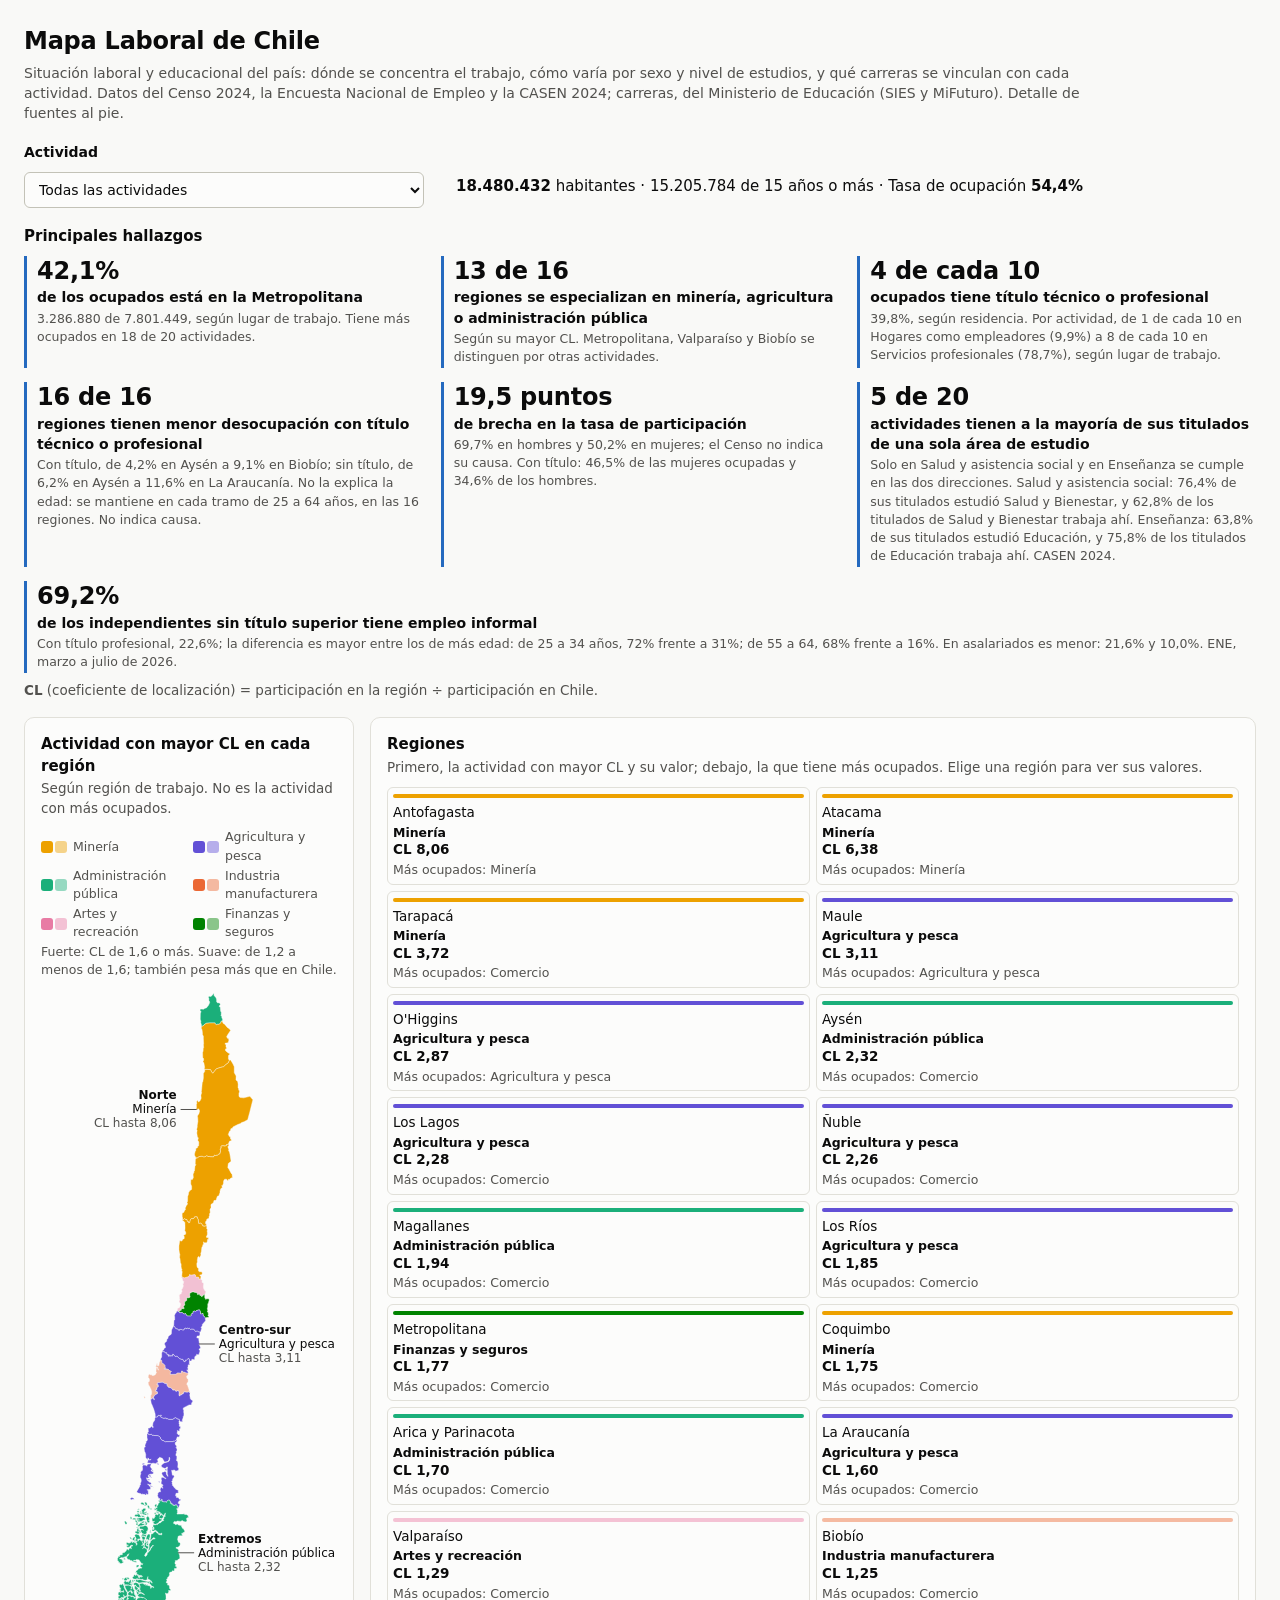
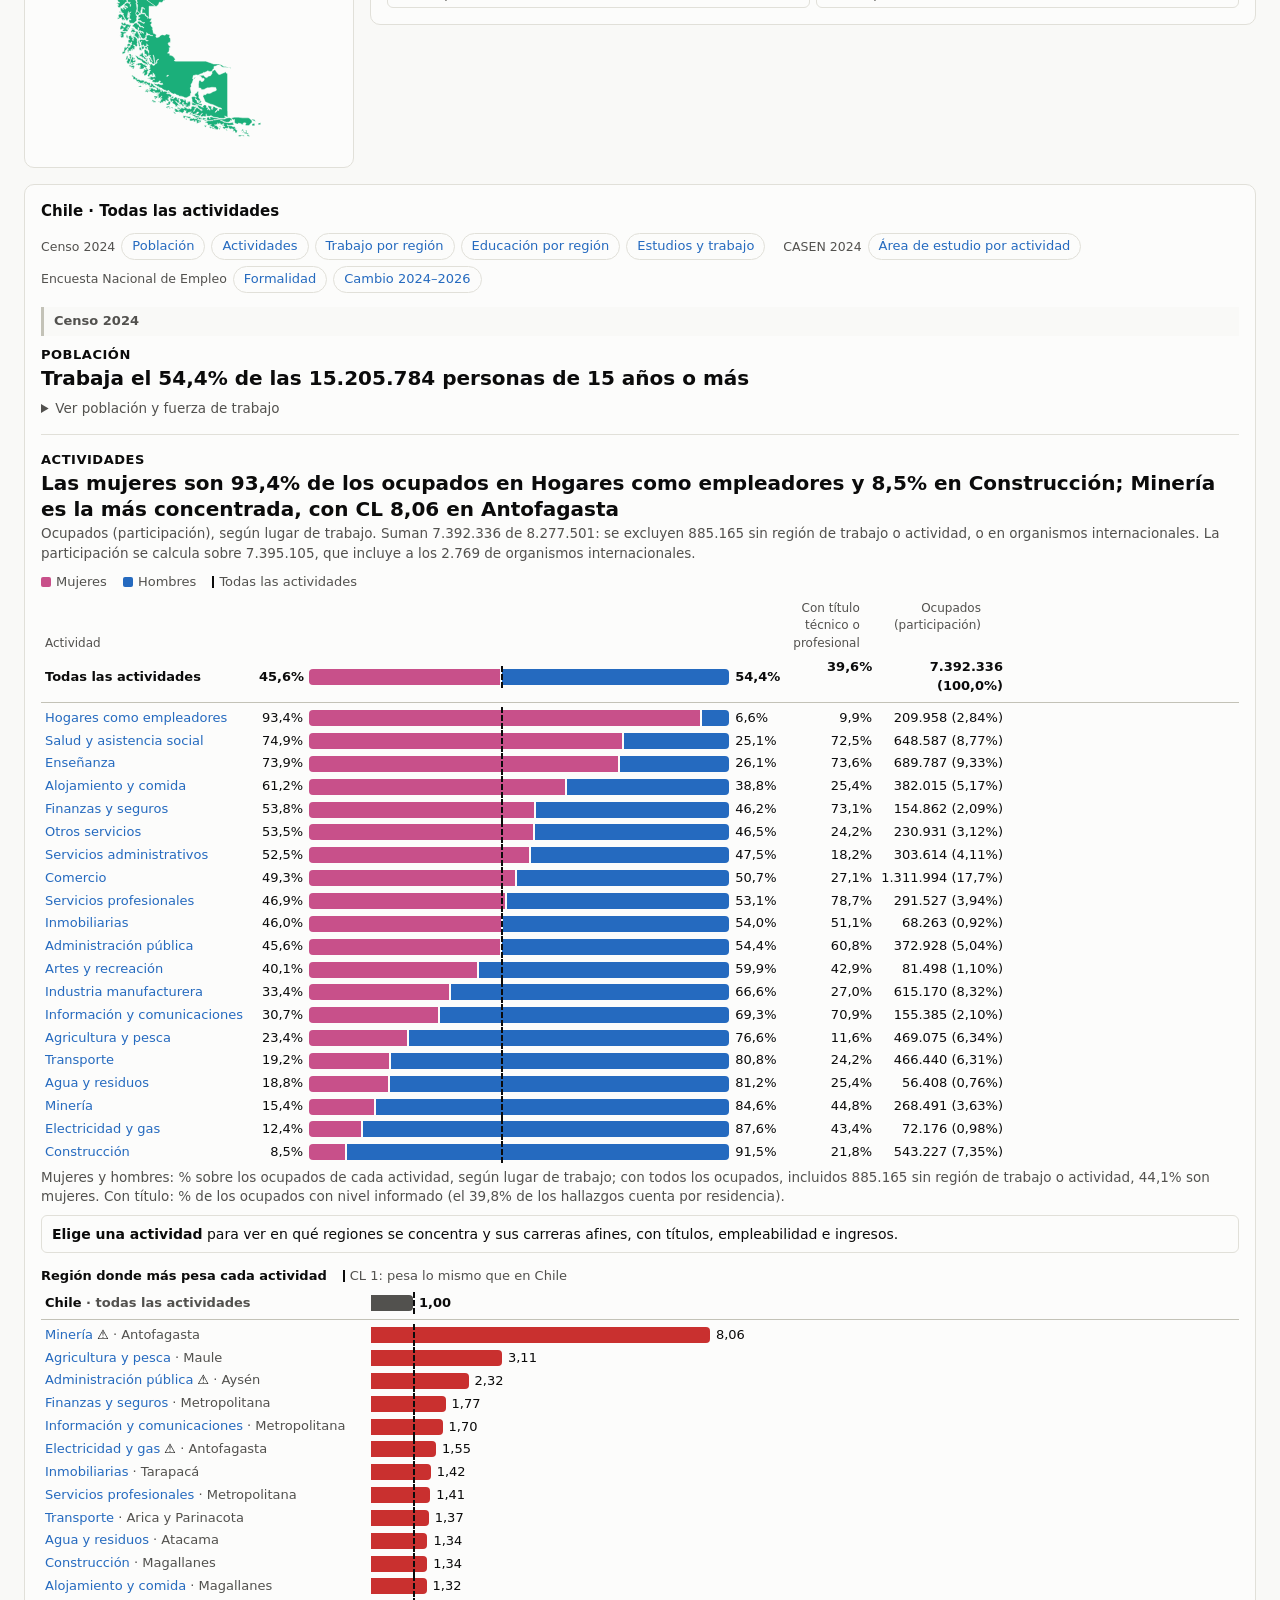
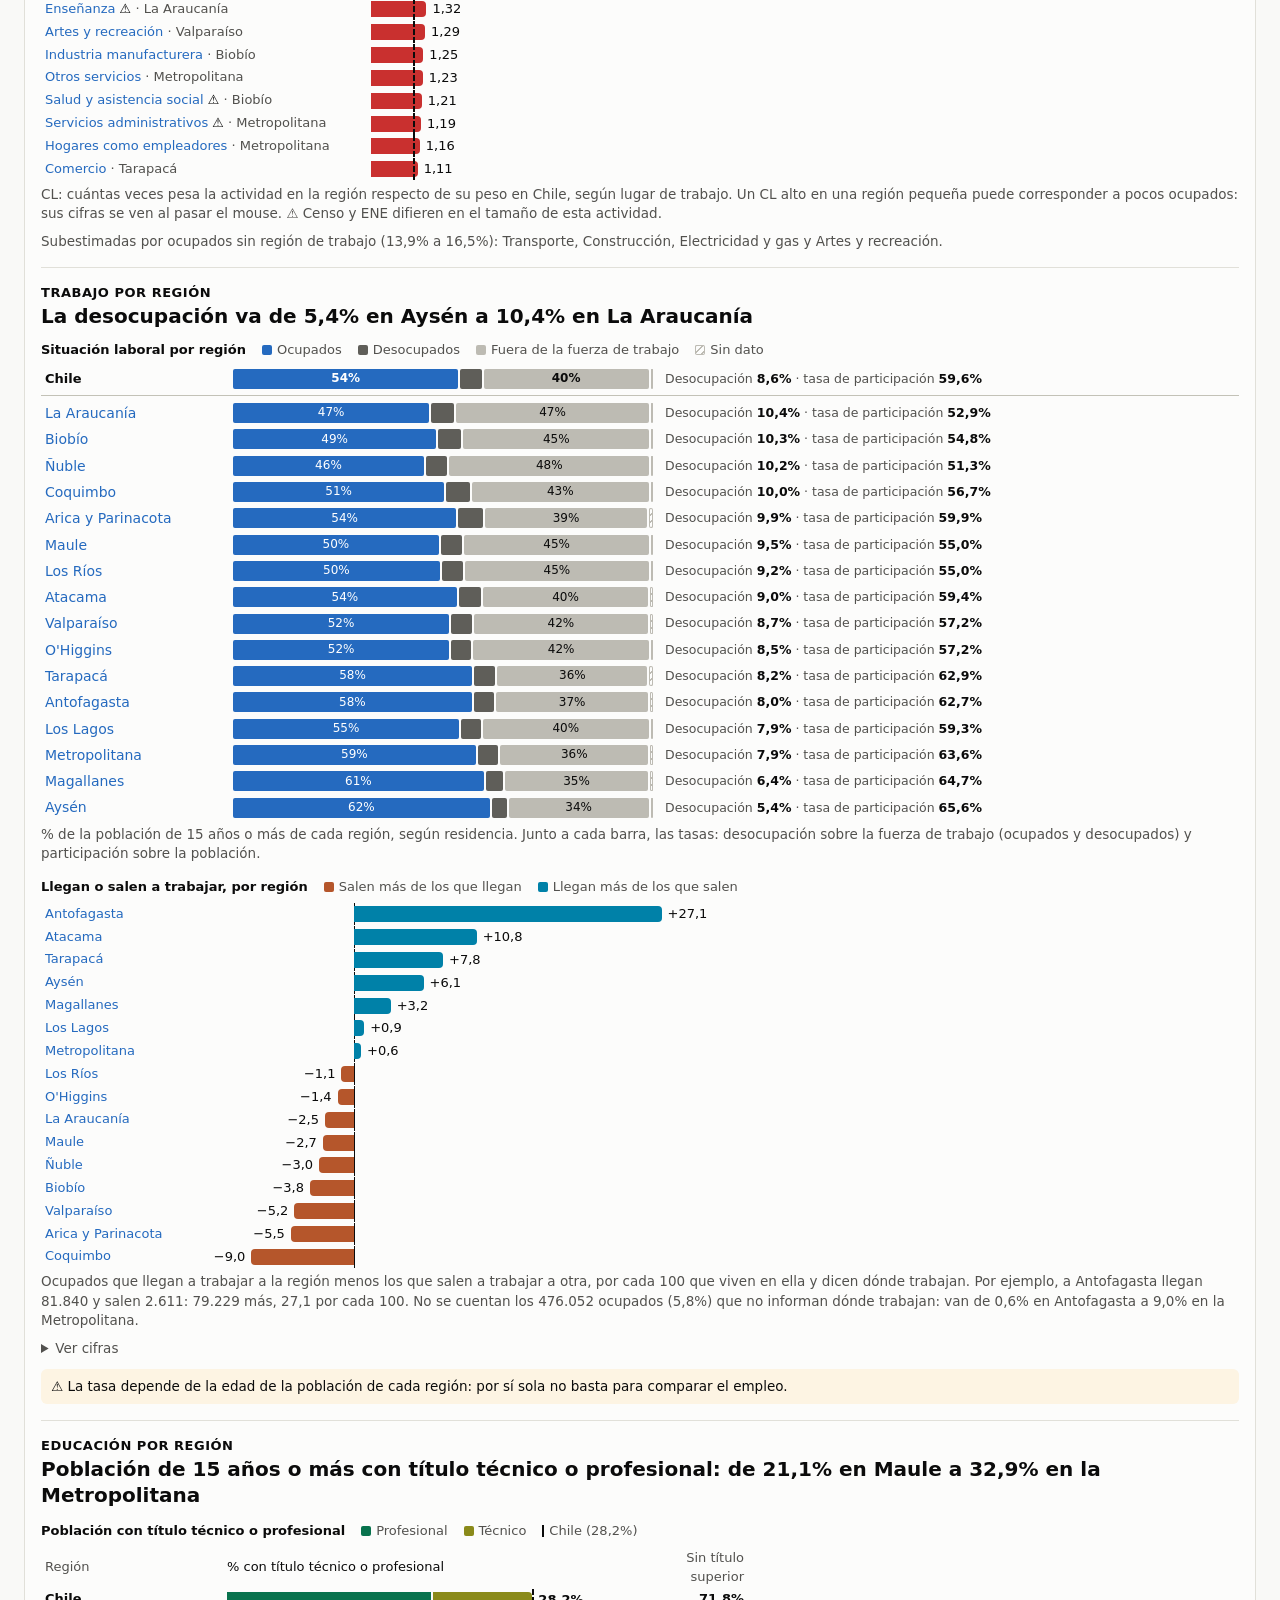
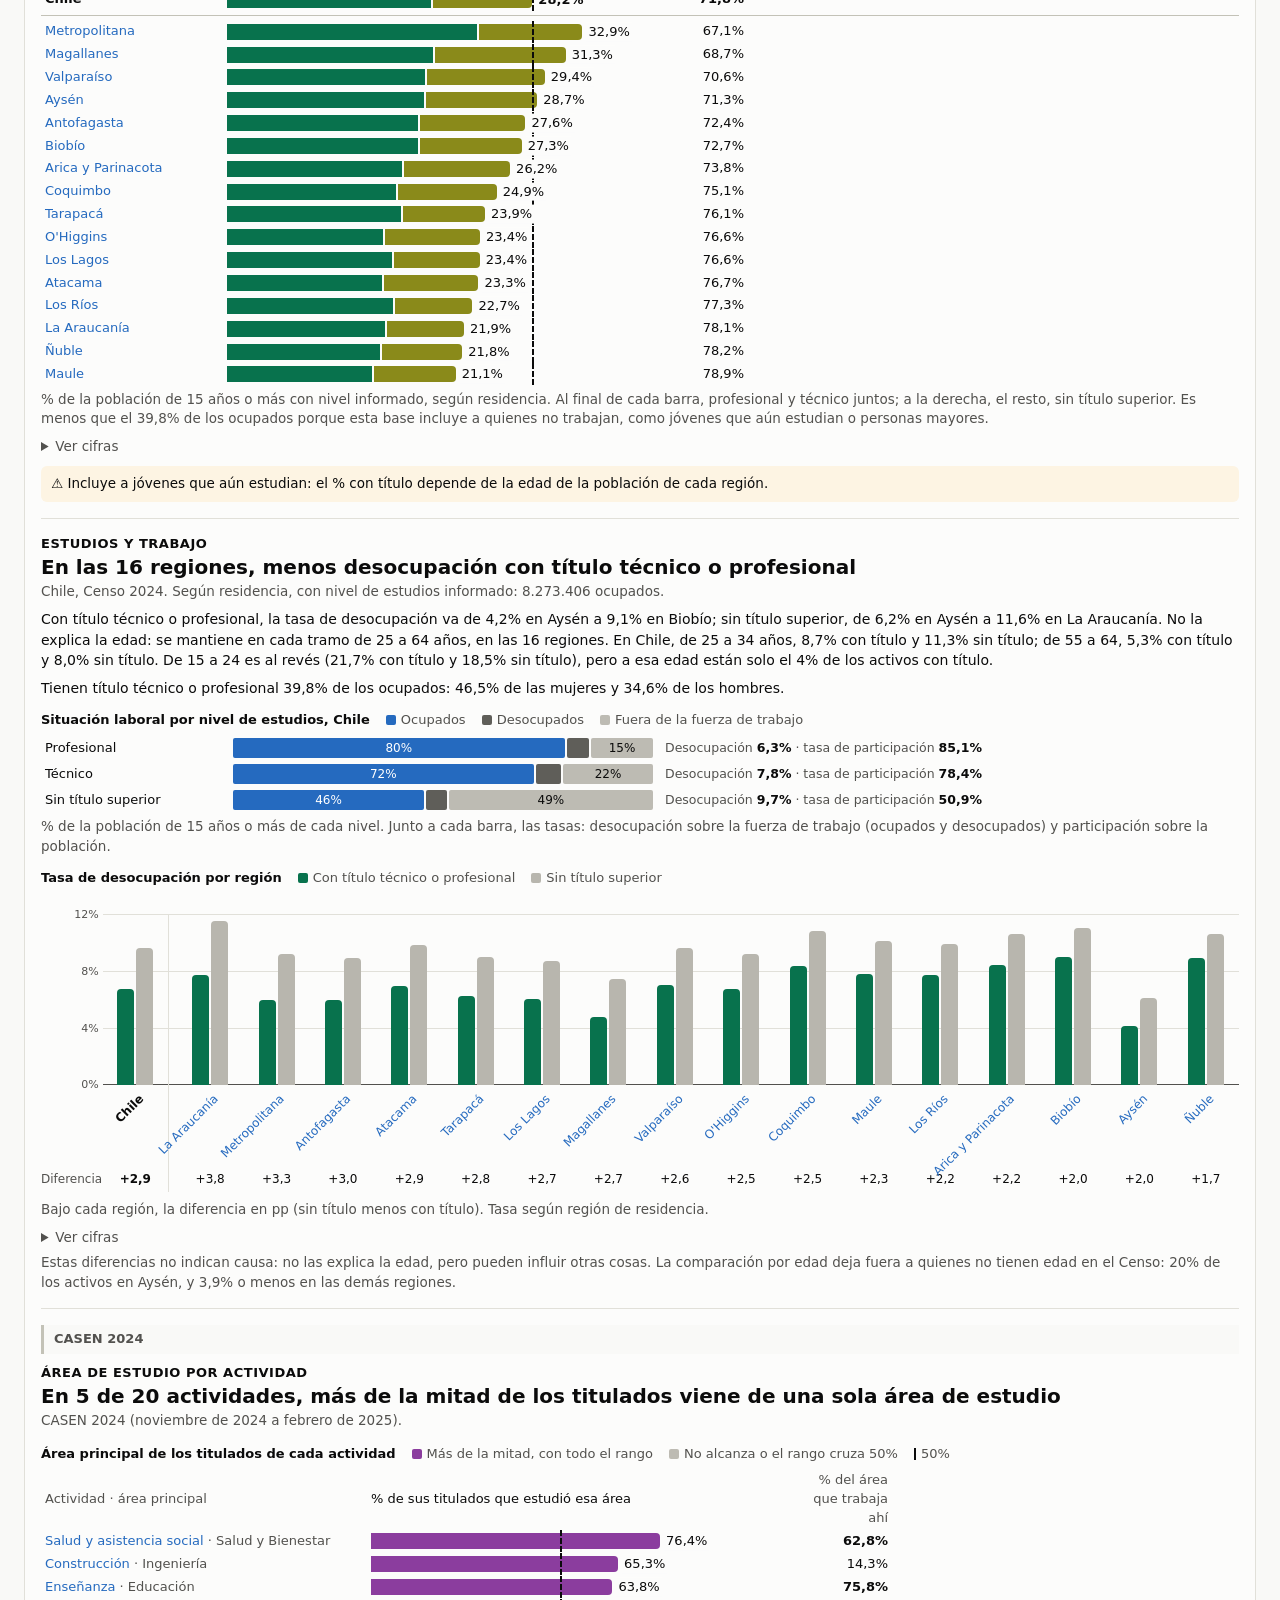
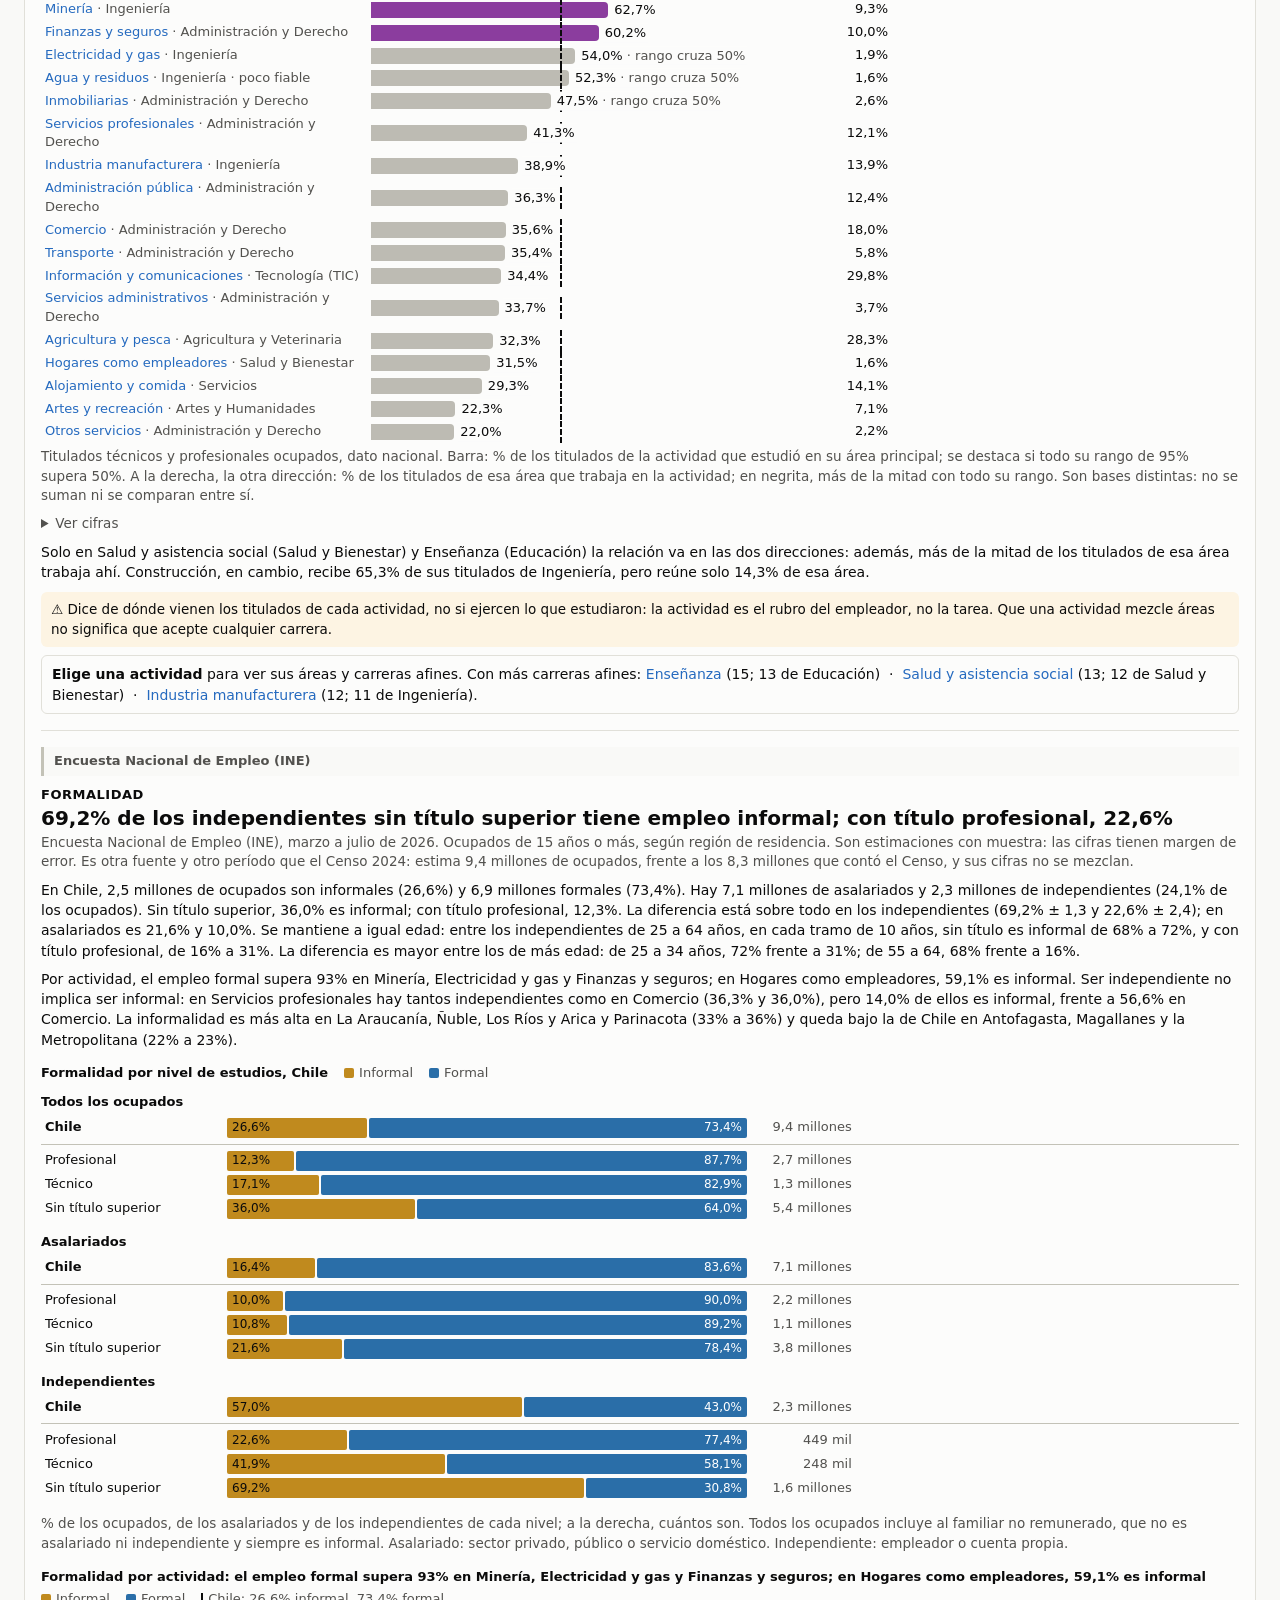
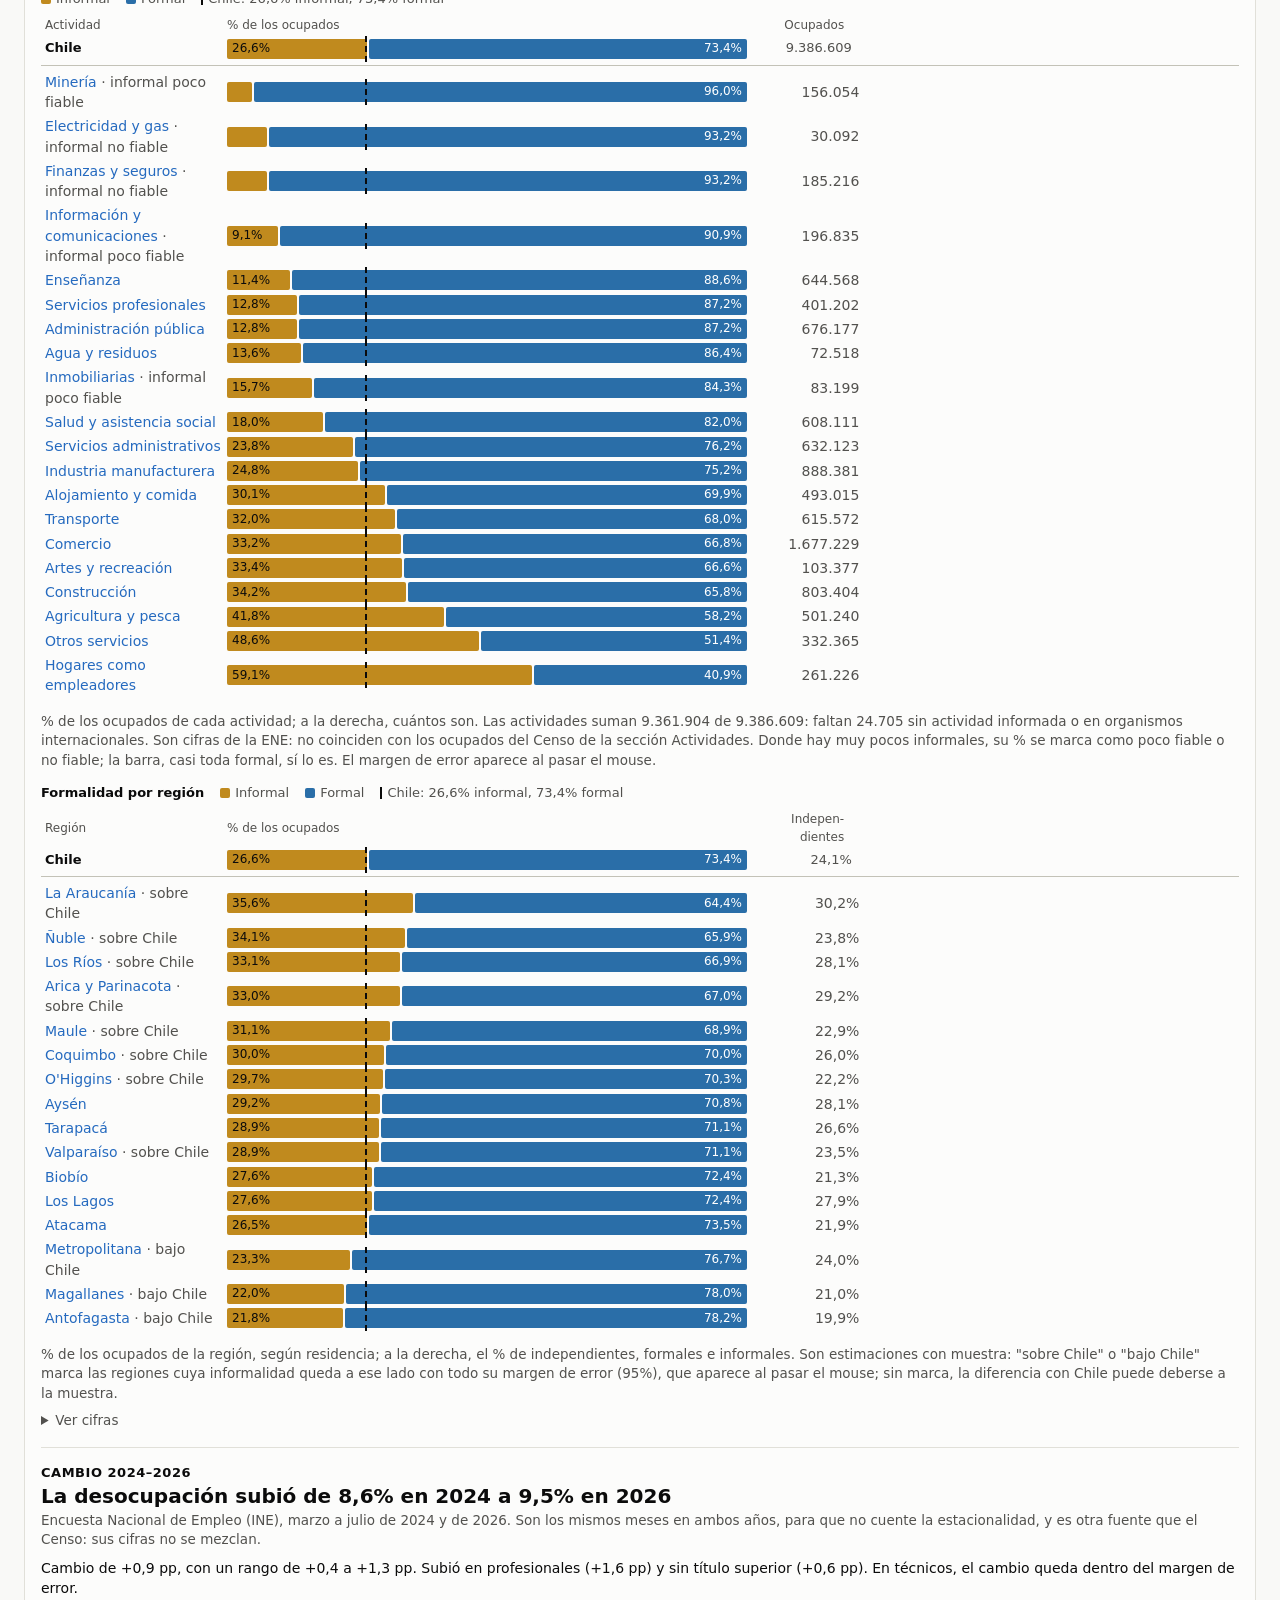
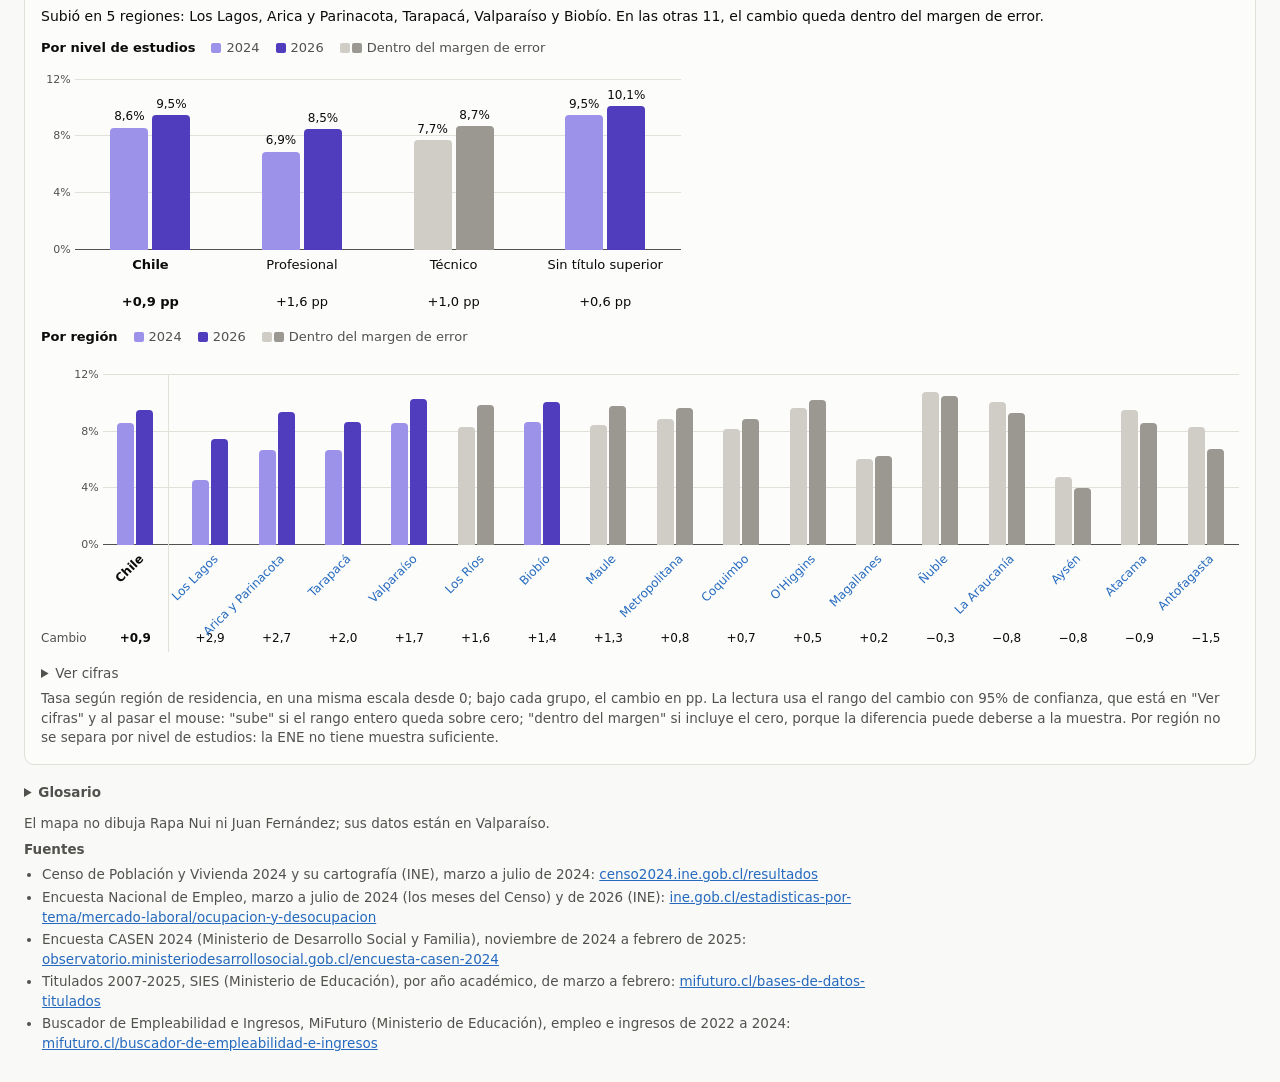
==== docs/index.html @ d52d82ef "Alinea el contenido del detalle de región con el glosario - Carrera afín: el glosario y el README in" ====
<!DOCTYPE html>
<!--
<src/Visualizacion/web/index.html>
Estructura de la página. generar_mapa.py le agrega los estilos de css/, el código de js/ y los datos, y escribe docs/index.html.
-->
<html lang="es">
<head>
<meta charset="utf-8">
<meta name="viewport" content="width=device-width, initial-scale=1">
<title>Mapa Laboral de Chile</title>
<style>
/* Años del cambio (--a24, --a26): dos tonos de violeta, claro y oscuro como el par gris de "dentro del margen". Ocre y azul
   no, porque en Formalidad, la sección anterior, significan informal y formal. Validados con validate_palette.js (--ordinal).
   Área principal (--area) en morado, un tono que no usan las secciones vecinas (verde = título, azul y ocre = formalidad);
   el resto va en gris, como contexto. Validado con validate_palette.js en claro y oscuro.
   Sin título superior (--tit-sin) va en gris: en verde, el color de los títulos en Educación por región, se leía como titulado.
   Su tono se separa del oliva de técnico, con el que comparte el gráfico de desocupación por nivel de cada región (ΔE ≥ 15
   en claro y oscuro); en oscuro va apagado y no claro, porque el gris claro ya es el de desocupados.
   Desocupados (--desoc) en gris oscuro y no en negro: el negro hacía de la categoría más chica (5,1%) la que más pesaba.
   Con ocupados (azul) separa ΔE 16,4 en claro y 19,9 en oscuro (validate_palette.js); los grises fallan croma a propósito,
   son contexto neutro con rótulo y tabla. "Sin dato" va con textura: con el mismo gris que "fuera" eran un color para dos.
   Áreas de estudio de una actividad (--ar1 a --ar4): grados del morado de "área" del resumen, para que el morado siga
   significando área de estudio; no hay un color por área porque aparecen 9 distintas. Pares vecinos ΔE ≥ 16,9 (CVD) y
   18,1 (normal) en claro, 14,9 y 15,7 en oscuro, donde el área principal es la más clara. "Otras áreas" usa el gris
   --area-no con rayas: sin ellas se confundía con el morado más claro (ΔE 9 a 11). */
.viz-root{color-scheme:light;--plano:#f9f9f7;--sup:#fcfcfb;--t1:#0b0b0b;--t2:#52514e;--linea:#e1e0d9;--eje:#c3c2b7;--acento:#256abf;--hom:#256abf;--muj:#c8508a;--cl:#c9302f;--a24:#9d92ea;--a26:#4f3dbd;--g24:#cfcdc6;--g26:#9a9890;--tit-con:#08724d;--tit-sin:#b8b6ae;--recibe:#0081a8;--ed-pro:#08724d;--fo-inf:#c08a1e;--fo-for:#2a6ea8;--fo-for-txt:#fff;--ed-tec:#8a8a1a;--entrega:#b5562b;--area:#8b3d9e;--ar1:#4a1a5c;--ar2:#8b3d9e;--ar3:#bb7dcc;--ar4:#e6c6ee;--area-no:#bdbbb3;--aviso-fondo:#fdf4e3;
--sd:#bdbbb3;--desoc:#5f5e59;--desoc-txt:#fff;--c0:#3987e5;--c1:#86b6ef;--c2:#cde2fb;--c3:#e2e0d8;--c4:#f7c6c1;--c5:#ee8a84;--c6:#c9302f;
--k0:#eda100;--k1:#6250d6;--k2:#1baf7a;--k3:#eb6834;--k4:#e87ba4;--k5:#008300;}
@media (prefers-color-scheme:dark){.viz-root{color-scheme:dark;--plano:#0d0d0d;--sup:#1a1a19;--t1:#f0efec;--t2:#c3c2b7;--linea:#2c2c2a;--eje:#383835;--acento:#6da7ec;--hom:#4f8fe0;--muj:#d9619d;--cl:#e0605a;--a24:#7466d8;--a26:#b2a9f2;--g24:#45443f;--g26:#7a7872;--tit-con:#1aab78;--tit-sin:#55544e;--recibe:#1a9cc4;--ed-pro:#1aab78;--fo-inf:#c08400;--fo-for:#5a9ad0;--fo-for-txt:#0b0b0b;--ed-tec:#7a7a10;--entrega:#c9673a;--area:#b47ac7;--ar1:#ecc8f5;--ar2:#c084d2;--ar3:#94509f;--ar4:#5e2a6e;--area-no:#55534e;--aviso-fondo:#2a2416;
--sd:#55534e;--desoc:#d6d4cd;--desoc-txt:#0b0b0b;--c0:#5598e7;--c1:#256abf;--c2:#184f95;--c3:#383835;--c4:#7d2b2a;--c5:#b73a39;--c6:#ee8a84;
--k0:#c98500;--k1:#9085e9;--k2:#199e70;--k3:#d95926;--k4:#d55181;--k5:#008300;}}
*{box-sizing:border-box}
body{margin:0;background:var(--plano)}
.viz-root{font-family:system-ui,-apple-system,"Segoe UI",sans-serif;color:var(--t1);background:var(--plano);padding:24px;min-height:100vh;font-size:14px;line-height:1.45}
h1{font-size:24px;margin:0 0 4px;font-weight:650;letter-spacing:-.01em}
label{font-weight:600}
select{font:inherit;padding:8px 10px;border:1px solid var(--eje);border-radius:6px;background:var(--sup);color:var(--t1);max-width:100%;min-width:min(520px,100%)}
h2{font-size:15px;margin:0 0 2px;font-weight:650}
h3{font-size:14px;margin:18px 0 6px;font-weight:650}
/* Las notas llevan advertencias que evitan malas lecturas: por eso no van en un gris tenue ni en letra mínima. */
.nota{color:var(--t2);font-size:13.5px}
svg{display:block;width:100%;height:auto}
table{width:100%;border-collapse:collapse;font-size:13px}
th{text-align:left;font-weight:600;color:var(--t2);font-size:13px;padding:4px 6px;border-bottom:1px solid var(--eje)}
/* Todo centrado, por preferencia del autor; la primera columna sigue a la izquierda, alineada con los nombres de sus filas. */
thead th,thead th.n,tbody td,tbody td.n{text-align:center}
thead tr:first-child th:first-child,tbody td:first-child{text-align:left}
td{padding:5px 6px;border-bottom:1px solid var(--linea);vertical-align:top}
td.n,th.n{text-align:right;font-variant-numeric:tabular-nums}
/* Solo las cifras no se cortan: los encabezados en lenguaje simple son largos y deben poder pasar a dos líneas. */
td.n{white-space:nowrap}
details{margin-top:8px}summary{cursor:pointer;color:var(--t2);font-size:13.5px}
.bajada{color:var(--t2);margin:0 0 18px;max-width:120ch}
.filtro{display:flex;gap:10px;align-items:center;flex-wrap:wrap;margin-bottom:6px}
.lectura{font-size:16px;margin:12px 0 16px;max-width:88ch}
.lectura strong{font-weight:650}
/* Bajo un subtítulo, la frase es texto normal: a 16 px se leía como título y el subtítulo quedaba debajo en jerarquía. */
.lectura-sec{font-size:14px}
.lista{display:grid;grid-template-columns:repeat(8,minmax(0,1fr));gap:6px}
.tarjeta{background:var(--sup);border:1px solid var(--linea);border-radius:10px;padding:16px}
.region{stroke:var(--sup);stroke-width:.7;cursor:pointer;outline:none;transition:opacity .1s}
.region:hover{stroke:var(--t1);stroke-width:1.2}
.region:focus-visible{stroke:var(--acento);stroke-width:2}
.contorno{fill:none;stroke:var(--t1);stroke-width:1.8;pointer-events:none}
.leyenda{display:grid;grid-template-columns:repeat(7,1fr);gap:2px;margin-top:10px}
.leyenda i{display:block;height:10px;border-radius:2px}
.leyenda span{display:block;font-size:12px;line-height:1.2;color:var(--t2);text-align:center;margin-top:3px;font-variant-numeric:tabular-nums}
.ejes[hidden]{display:none}
.ejes{display:flex;justify-content:space-between;font-size:12.5px;color:var(--t2);margin-top:4px}
.lista button{all:unset;display:flex;flex-direction:column;gap:3px;min-width:0;padding:6px 5px;border:1px solid var(--linea);border-radius:6px;cursor:pointer;box-sizing:border-box;font-size:13.5px;overflow-wrap:break-word}
/* El color va en una franja y no junto al texto, porque en 8 columnas cada letra de ancho cuenta. */
.franja{display:block;height:4px;border-radius:2px;margin-bottom:2px}
.franja.suave{opacity:.45}
.lista button:hover{background:var(--linea)}
.lista button:focus-visible{outline:2px solid var(--acento)}
.lista button[aria-pressed=true]{background:var(--linea);font-weight:650}
.lista button.chile{grid-column:1/-1}
.barra{display:block;height:8px;position:relative;background:transparent;border-left:1px solid var(--eje)}
.barra i{display:block;height:100%;border-radius:0 3px 3px 0;min-width:2px}
.lista .v{font-variant-numeric:tabular-nums;font-weight:600}
/* En el resumen, el nombre de la actividad no cabe junto a la región: va debajo, con su color al lado. */
.lista small{display:flex;align-items:flex-start;gap:4px;font-size:12.5px;line-height:1.25;margin-top:2px;color:var(--t2);font-weight:400}
.muestra{display:inline-block;flex:none;width:12px;height:12px;margin-top:1px;border-radius:3px}.muestra+.muestra{margin-left:-4px}.nw{white-space:nowrap}
.muestra.suave{opacity:.45}
.leyenda-cat{display:grid;gap:4px;margin-top:10px;font-size:13px;color:var(--t2)}
.leyenda-cat div{display:flex;align-items:center;gap:6px}
.volver{display:inline-block;margin-bottom:10px;font-size:13.5px}
/* En pantallas angostas, la tabla de 6 columnas se desplaza por dentro para no ensanchar toda la página. */
.tabla-ancha{overflow-x:auto}
/* Actividades tiene 9 columnas: con menos relleno cabe en el panel junto al mapa, sin desplazarse. */
.tabla-compacta th,.tabla-compacta td{padding-left:3px;padding-right:3px;font-size:12.5px}
/* La línea separa bloques con su propio título; gris y no roja, porque el rojo se leería como alerta y la tabla ya usa ⚠. */
.tabla-compacta .bloque{text-align:center}
.tabla-compacta .ini{border-left:2px solid var(--t2);padding-left:6px}
/* Partes de un todo: la barra usa tonos propios para no confundirse con los colores de actividad ni con el rojo y azul del mapa. */
.barra-poblacion{display:flex;gap:2px;height:14px;margin:10px 0 4px}
.barra-poblacion i{display:block;min-width:2px;border-radius:2px}
.s-trabajan{background:var(--acento)}.s-buscan{background:var(--desoc)}.s-no-buscan{background:var(--sd)}.s-sin-dato{background:repeating-linear-gradient(135deg,var(--sd) 0 2px,transparent 2px 5px);box-shadow:inset 0 0 0 1px var(--sd)}
.celda-muestra{display:flex;align-items:center;gap:6px}
.total td{font-weight:650}
/* Lo que un lector debe llevarse en segundos va en cifras grandes; el resto queda en los paneles. */
/* Hallazgos en grilla de 6 pistas: cada tarjeta ocupa 2 (3 por fila) y la última fila se reparte el ancho completo,
   para que con cualquier cantidad de hallazgos no queden huecos. La cifra va arriba: a su izquierda, en tarjetas de
   unos 400 px, chocaba con el texto y dejaba poco ancho a la frase. */
.kpis{display:grid;grid-template-columns:repeat(6,minmax(0,1fr));gap:14px 18px;margin:0 0 8px}
.kpi{grid-column:span 2}
.kpi:last-child:nth-child(3n+2),.kpi:nth-last-child(2):nth-child(3n+1){grid-column:span 3}
.kpi:last-child:nth-child(3n+1){grid-column:1/-1}
.kpis[hidden]{display:none}
.kpis-t{margin:0 0 8px}
/* La cifra no se corta en dos líneas ("4 de cada / 10"): se achica con el ancho de la tarjeta. */
.kpi{border-left:3px solid var(--acento);padding:2px 0 2px 10px}
.kpi b{display:block;font-size:24px;line-height:1.15;font-weight:700;letter-spacing:-.01em;white-space:nowrap}
.kpi span{display:block}
.kpi-t{font-weight:600;margin:2px 0}
.kpi .nota{font-size:12.5px}
.leyenda-cat{display:grid;grid-template-columns:1fr 1fr;gap:2px 8px;font-size:12.5px}
.leyenda-cat>div:last-child{grid-column:1/-1}
.anotacion{pointer-events:none;fill:var(--t1)}
.anotacion .a-t{font-weight:700}
.anotacion .a-d{fill:var(--t2)}
.anotacion line{stroke:var(--t2)}
.def-cl{margin:0 0 16px}
/* Compensa el mapa: la superficie no dice cuántas personas trabajan en cada región. */
/* Sin esta línea, el color se lee como "de esto vive la región": Valparaíso se ve como Artes, aunque Comercio tiene 12 veces sus ocupados. */
#lista .r-cl{font-weight:600;color:var(--t1)}
.datos{display:grid;grid-template-columns:repeat(auto-fit,minmax(130px,1fr));gap:12px;margin-top:10px}
.dato b{display:block;font-size:22px;font-weight:650;letter-spacing:-.01em}
.dato span{color:var(--t2);font-size:13.5px}
.aviso{background:var(--aviso-fondo);border-radius:6px;padding:8px 10px;margin-top:10px;font-size:13.5px;color:var(--t1)}
.aviso::before{content:"⚠ ";color:var(--t1)}
.separador{border:0;border-top:1px solid var(--linea);margin:16px 0}
/* Fila que abre cada nivel en Carreras afines: separa los grupos sin crear otra tabla, para que las columnas sigan alineadas. */
tbody tr.grupo td{padding-top:12px;font-weight:600;border-bottom:1px solid var(--eje)}
tbody tr.grupo td .nota{font-weight:400}
.enlace{all:unset;color:var(--acento);cursor:pointer;text-decoration:underline;text-decoration-color:transparent;text-underline-offset:2px}
.enlace:hover,.enlace:focus-visible{text-decoration-color:currentColor}
.etiqueta{display:inline-block;font-size:12px;color:var(--t2);border:1px solid var(--eje);border-radius:4px;padding:0 4px;margin-left:4px;white-space:nowrap}
.fichero{margin-top:12px;border:1px solid var(--eje);border-radius:8px;padding:12px}
.cerrar{all:unset;float:right;cursor:pointer;color:var(--t2);padding:0 4px}
.cerrar:focus-visible{outline:2px solid var(--acento)}
#tip{position:fixed;pointer-events:none;background:var(--t1);color:var(--sup);padding:6px 9px;border-radius:6px;font-size:12.5px;display:none;z-index:9;max-width:240px}
footer{color:var(--t2);font-size:13.5px;margin-top:18px;max-width:100ch}
footer p{margin:6px 0}
footer ul{margin:4px 0;padding-left:18px}
footer li{margin:3px 0}
/* El glosario es material de consulta: va plegado para no alargar la página. */
.glosario summary{cursor:pointer;margin:6px 0}
footer a{color:var(--acento);overflow-wrap:anywhere}
/* Resumen: índice de secciones agrupado por fuente, tema en pequeño sobre el título con el hallazgo, y bandas que separan
   el Censo de la ENE para que sus cifras no se lean como una sola fuente. */
.indice{display:flex;flex-wrap:wrap;gap:6px 18px;margin:10px 0 4px}
.indice-grupo{display:flex;flex-wrap:wrap;align-items:center;gap:6px}
.indice-fuente{font-size:12.5px;color:var(--t2)}
.indice button{all:unset;cursor:pointer;font-size:13px;color:var(--acento);border:1px solid var(--linea);border-radius:999px;padding:3px 10px}
.indice button:hover{background:var(--linea)}
.indice button:focus-visible{outline:2px solid var(--acento)}
.banda{margin:14px 0 10px;padding:5px 10px;border-left:3px solid var(--eje);background:var(--plano);font-size:13px;font-weight:600;color:var(--t2)}
.sec-cab{scroll-margin-top:12px;outline:none}
.sec-cab h2{font-size:20px;font-weight:800;line-height:1.3}
/* Gráfico de hombres y mujeres por actividad: azul y rosado validados para daltonismo y contraste en ambos modos.
   Cada barra es un botón: abre la actividad, igual que la tabla. */
.graf-sexo{margin:10px 0 4px}
.gs-leyenda{display:flex;flex-wrap:wrap;gap:4px 16px;font-size:13px;color:var(--t2);margin-bottom:6px}
.gs-leyenda i{display:inline-block;width:10px;height:10px;border-radius:2px;margin-right:5px;vertical-align:-1px}
.gs-leyenda .ref{display:inline-block;width:0;height:12px;border-left:2px dashed var(--t1);margin-right:5px;vertical-align:-2px}
/* La barra tiene tope de ancho: más larga cuesta comparar a la vista. */
.gs-fila{all:unset;box-sizing:border-box;display:grid;grid-template-columns:minmax(0,13rem) 3.4em minmax(0,420px) 3.4em auto;justify-content:start;align-items:center;gap:6px;width:100%;padding:2px 4px;border-radius:4px;cursor:pointer;font-size:13px}
/* Las cifras de título y ocupados quedan aparte de la barra, para que no se lean como parte del reparto por sexo. */
.gs-extra{display:grid;grid-template-columns:5.6em 9.6em;gap:6px;margin-left:14px}.gs-num{text-align:right;font-variant-numeric:tabular-nums;color:var(--t1)}.gs-et{display:none}
.gs-cab{cursor:default;align-items:end;font-size:12px;color:var(--t2);padding-bottom:4px}.gs-cab:hover{background:none}.gs-cab .gs-nombre,.gs-cab .gs-num{color:var(--t2)}
.gs-fila:hover,.gs-fila:focus-visible{background:var(--plano)}.gs-fila:focus-visible{outline:2px solid var(--acento)}
.gs-nombre{color:var(--acento);overflow-wrap:anywhere}
.gs-pct{text-align:right;font-variant-numeric:tabular-nums;color:var(--t1)}.gs-pct.h{text-align:left}
.gs-total{font-weight:700;border-bottom:1px solid var(--eje);border-radius:4px 4px 0 0;margin-bottom:4px;padding-bottom:6px;cursor:default}.gs-total .gs-nombre{color:var(--t1)}
.gs-barra{position:relative;display:flex;gap:2px;height:16px}
.gs-barra i{display:block;height:100%}.gs-barra .m{background:var(--muj);border-radius:4px 0 0 4px}.gs-barra .h{background:var(--hom);border-radius:0 4px 4px 0}
/* Mismo rojo que el mapa usa para "concentra": el CL se lee igual en el gráfico y en el mapa. */
.graf-cl{margin:14px 0 4px}
.cl-fila{all:unset;box-sizing:border-box;display:grid;grid-template-columns:minmax(0,20rem) minmax(0,420px);justify-content:start;align-items:center;gap:6px;width:100%;padding:2px 4px;border-radius:4px;cursor:pointer;font-size:13px}
.cl-fila:hover,.cl-fila:focus-visible{background:var(--plano)}.cl-fila:focus-visible{outline:2px solid var(--acento)}
.cl-nombre{color:var(--acento);overflow-wrap:anywhere}.cl-reg{color:var(--t2)}.cl-total{font-weight:700;border-bottom:1px solid var(--eje);border-radius:4px 4px 0 0;margin-bottom:4px;padding-bottom:6px;cursor:default}.cl-total .cl-nombre{color:var(--t1)}.cl-total .cl-barra i{background:var(--t2)}.cl-alerta{color:var(--t1)}.cl-valor{position:absolute;top:50%;transform:translateY(-50%);font-variant-numeric:tabular-nums;color:var(--t1);white-space:nowrap}
.cl-barra{position:relative;height:16px;margin-right:3.2em}.cl-barra i{display:block;height:100%;background:var(--cl);border-radius:0 4px 4px 0}
.cl-barra b{position:absolute;top:-3px;bottom:-3px;border-left:2px dashed var(--t1)}
/* Cambio 2024-2026: ocre y azul, dos colores que se distinguen también con daltonismo; 2024 siempre va primero. */
.graf-ev{margin:12px 0 4px}
/* Gris para lo que queda dentro del margen: dos grises, claro y oscuro, para seguir distinguiendo 2024 de 2026. */
.a24{background:var(--a24)}.a26{background:var(--a26)}.g24{background:var(--g24)}.g26{background:var(--g26)}.gs-leyenda i.a24,.gs-leyenda i.a26,.gs-leyenda i.g24,.gs-leyenda i.g26{border-radius:2px}.gs-leyenda i.g24{margin-right:2px}
tr.sep td{border-top:1px solid var(--eje)}
.evc{position:relative;display:flex;max-width:640px;padding-left:2.4em;margin-top:22px}
.evc-grilla{position:absolute;left:0;right:0;top:0;height:170px}.evc-grilla span{position:absolute;left:2.4em;right:0;border-top:1px solid var(--linea)}
.evc-grilla span:first-child{border-top-color:var(--t2)}.evc-grilla small{position:absolute;right:100%;margin-right:4px;transform:translateY(-50%);font-size:11px;color:var(--t2)}
.evc-grupo{position:relative;flex:1;display:flex;flex-direction:column;align-items:center;text-align:center;font-size:13px;padding:0 2px 4px;border-radius:4px}
.evc-grupo:hover,.evc-grupo:focus-visible{background:var(--plano)}.evc-grupo:focus-visible{outline:2px solid var(--acento)}
.evc-cols{display:flex;align-items:flex-end;gap:4px;height:170px;align-self:stretch;justify-content:center}
.evc-col{position:relative;width:38px;border-radius:4px 4px 0 0}.evc-col em{position:absolute;bottom:100%;left:50%;transform:translateX(-50%);margin-bottom:2px;font-style:normal;font-size:12px;color:var(--t1);white-space:nowrap;font-variant-numeric:tabular-nums}
.evc-nombre{margin-top:6px;color:var(--t1);min-height:2.9em}.evc-total .evc-nombre,.evc-total .evc-dif{font-weight:700}
.evc-dif{font-variant-numeric:tabular-nums;color:var(--t1)}.evc-rango{color:var(--t2);font-size:12px;font-variant-numeric:tabular-nums}.evc-lect{color:var(--t2);font-size:12.5px}
button.evc-grupo{all:unset;box-sizing:border-box;cursor:pointer}button.evc-grupo .evc-nombre{color:var(--acento)}
.evc-desliza{overflow-x:auto;padding-bottom:4px}.evc.compacto{max-width:none;min-width:820px}
.compacto .evc-grupo{min-width:44px;flex:1 1 44px;display:flex;flex-direction:column;align-items:center;text-align:center;padding:0 1px 4px;border-radius:4px;font-size:12px}
.compacto .evc-col{width:17px}.compacto .evc-cols{gap:2px}
/* Filas de cifras bajo el gráfico: misma altura de línea en los grupos y en los rótulos de la izquierda, para que queden alineadas. */
.evc.compacto{padding-left:4.4em}.compacto .evc-grilla span{left:4.4em}
.compacto .evc-v,.compacto .evc-dif,.compacto .evc-lect,.evc-rotulos span{display:block;font-size:12px;line-height:1.45;height:1.45em;font-variant-numeric:tabular-nums}
.compacto .evc-v{color:var(--t1)}.compacto .evc-total .evc-v{font-weight:700}
.evc-rotulos{position:absolute;left:0;bottom:4px;color:var(--t2);white-space:nowrap}.evc-rotulos i{display:inline-block;width:8px;height:8px;border-radius:2px;margin-right:4px}
/* Nombres a 45°: el texto termina bajo el centro de su grupo y baja hacia la izquierda, para que cada nombre quede junto a sus columnas. */
.compacto .evc-nombre{position:relative;align-self:stretch;height:6.6em;min-height:0;margin-top:6px}.compacto .evc-nombre span{position:absolute;right:50%;top:0;white-space:nowrap;transform:rotate(-45deg);transform-origin:right top}
.compacto .evc-total{margin-right:8px;border-right:1px solid var(--linea);border-radius:4px 0 0 4px}
/* Estudios y trabajo: barras 100% por nivel con los colores de la barra de Población, y columnas por región en dos
   tonos de un mismo verde (oscuro con título, claro sin título; en modo oscuro se invierte el brillo). */
.graf-sn{margin:12px 0 4px}
.sn-fila{display:grid;grid-template-columns:minmax(0,11rem) minmax(0,420px) auto;justify-content:start;align-items:center;gap:6px 12px;padding:3px 4px;border-radius:4px;font-size:13px}
.sn-fila:hover,.sn-fila:focus-visible{background:var(--plano)}.sn-fila:focus-visible{outline:2px solid var(--acento)}
.sn-barra{display:flex;gap:2px;height:20px}.sn-barra i{display:flex;align-items:center;justify-content:center;min-width:2px;border-radius:2px;font-style:normal;font-size:12px;color:#fff;font-variant-numeric:tabular-nums}
.sn-barra i.s-no-buscan{color:var(--t1)}.sn-barra i.s-buscan{color:var(--desoc-txt)}.sn-tasas{color:var(--t2);font-size:12.5px}.sn-tasas b{color:var(--t1);font-weight:600}
.gs-leyenda i.s-trabajan,.gs-leyenda i.s-buscan,.gs-leyenda i.s-no-buscan{border-radius:2px}
.tcon{background:var(--tit-con)}.tsin,.cl-barra i.tsin{background:var(--tit-sin)}.cl-barra i.ed-pro{background:var(--ed-pro)}.cl-barra i.ed-tec{background:var(--ed-tec)}
/* Desocupación por nivel en la región: barra y, a la derecha, Chile y la diferencia como números. */
.dn-fila{grid-template-columns:minmax(0,11rem) minmax(0,360px) auto}.dn-fila .cl-valor{z-index:1;background:var(--sup);padding:0 2px;margin-left:-2px}.dn-fila:hover .cl-valor,.dn-fila:focus-visible .cl-valor{background:var(--plano)}.dn-fila .gs-extra{grid-template-columns:4.6em 6.4em}
/* Filas sin clic: el nombre va en tinta, no en azul de enlace. */
div.cl-fila:not(.gs-cab) .cl-nombre{color:var(--t1)}div.gs-fila:not(.gs-cab) .gs-nombre{color:var(--t1)}.gs-region .gs-extra{grid-template-columns:11em}.gs-region{cursor:default}.gs-leyenda i.tcon,.gs-leyenda i.tsin{border-radius:2px}
.gs-barra b{position:absolute;top:-3px;bottom:-3px;border-left:2px dashed var(--t1)}
.tema{margin:0;font-size:13px;font-weight:700;letter-spacing:.04em;text-transform:uppercase;color:var(--t1)}
.invita{margin:8px 0 0;padding:8px 10px;border:1px solid var(--linea);border-radius:6px}
/* Trabajo por región. Las filas de región son botones: abren su vista. */
button.sn-fila{font:inherit;color:inherit;background:none;border:0;text-align:left;width:100%;cursor:pointer}.sn-region .sn-nombre{color:var(--acento)}
.graf-sn .sn-tasas{min-width:25em}.sn-total{font-weight:700;border-bottom:1px solid var(--eje);border-radius:4px 4px 0 0;margin-bottom:4px;padding-bottom:6px}.sn-total .sn-tasas{font-weight:400}
.gs-leyenda i.s-sin-dato{border-radius:2px}
.recibe{background:var(--recibe)}.entrega{background:var(--entrega)}.gs-leyenda i.recibe,.gs-leyenda i.entrega{border-radius:2px}
.tr-fila{grid-template-columns:minmax(0,11rem) minmax(0,520px)}.tr-barra{margin:0 4em 0 1em}
.tr-barra{position:relative;height:16px}.tr-barra i{position:absolute;top:0;bottom:0}.tr-barra i.recibe{border-radius:0 4px 4px 0}.tr-barra i.entrega{border-radius:4px 0 0 4px}
.tr-barra b{position:absolute;top:-3px;bottom:-3px;border-left:1px solid var(--t1)}
/* Educación por región: profesional y técnico apilados; el técnico se ubica tras el profesional con 2 px de separación. */
.ed-fila{grid-template-columns:minmax(0,11rem) minmax(0,420px) 7em}.ed-barra i{position:absolute;top:0;bottom:0}.ed-barra i.ed-pro{border-radius:0}.ed-barra i.ed-tec{border-radius:0 4px 4px 0}
.ed-pro{background:var(--ed-pro)}.ed-tec{background:var(--ed-tec)}.gs-leyenda i.ed-pro,.gs-leyenda i.ed-tec{border-radius:2px}
.ed-fila .cl-valor{z-index:1;background:var(--sup);padding:0 2px;margin-left:-2px}.ed-fila:hover .cl-valor,.ed-fila:focus-visible .cl-valor{background:var(--plano)}
.ed-barra i.ed-pro,.cl-total .ed-barra i.ed-pro{background:var(--ed-pro)}.ed-barra i.ed-tec,.cl-total .ed-barra i.ed-tec{background:var(--ed-tec)}
/* Formalidad: dos paneles con la misma escala (barras 100%), informal en color y formal en gris. */
.fo-paneles{display:grid;grid-template-columns:repeat(2,minmax(0,1fr));gap:8px 28px}.fo-titulo{margin:4px 0 4px;font-size:13px;font-weight:700;color:var(--t1)}
.fo-fila{display:grid;grid-template-columns:minmax(0,8.5rem) minmax(0,1fr) 5.6em;align-items:center;gap:6px;padding:2px 4px;border-radius:4px;font-size:13px}
.fo-fila:hover,.fo-fila:focus-visible{background:var(--plano)}.fo-fila:focus-visible{outline:2px solid var(--acento)}.fo-fila.cl-total{font-weight:700;border-bottom:1px solid var(--eje);border-radius:4px 4px 0 0;margin-bottom:4px;padding-bottom:6px}
.fo-nombre{color:var(--t1);overflow-wrap:anywhere}.fo-miles{text-align:right;font-variant-numeric:tabular-nums;color:var(--t2);font-weight:400}
.fo-barra{display:flex;gap:2px;height:20px}.fo-barra i{display:flex;align-items:center;padding-left:5px;font-style:normal;font-size:12px;font-weight:400;font-variant-numeric:tabular-nums;color:#0b0b0b;white-space:nowrap;border-radius:2px}
.fo-inf{background:var(--fo-inf)}.fo-for{background:var(--fo-for)}.fo-barra i.fo-for{color:var(--fo-for-txt)}.gs-leyenda i.fo-inf,.gs-leyenda i.fo-for{border-radius:2px}

.gs-cab .cl-nombre{color:var(--t2)}
.fo-miles{white-space:nowrap}.fo-fila{grid-template-columns:minmax(0,8.5rem) minmax(0,1fr) 6.6em}
/* Regiones: la línea de la informalidad de Chile cruza cada barra; las regiones son enlaces. */
.fo-paneles{grid-template-columns:repeat(3,minmax(0,1fr))}.fo-panel .fo-fila{grid-template-columns:minmax(0,7rem) minmax(0,1fr) 6.6em}
.fo-ref{position:relative;display:block}.fo-ref b{position:absolute;top:-3px;bottom:-3px;border-left:2px dashed var(--t1)}
.fo-reg{grid-template-columns:minmax(0,11rem) minmax(0,520px) 7.6em}button.fo-fila{font:inherit;color:inherit;background:none;border:0;text-align:left;width:100%;cursor:pointer}button.fo-fila .fo-nombre{color:var(--acento)}
.fo-reg.gs-cab{font-size:12px;color:var(--t2)}.fo-reg.gs-cab .fo-nombre,.fo-reg.gs-cab .fo-miles{color:var(--t2)}
/* Los tres grupos van uno bajo otro: en tres columnas, cada barra quedaba de unos 80 px. La cifra formal va al final de
   su tramo, lejos de la línea de Chile, que cruza cerca del límite entre informal y formal. */
.fo-paneles{grid-template-columns:minmax(0,1fr)}.fo-panel .fo-fila{grid-template-columns:minmax(0,11rem) minmax(0,520px) 7.6em}
.fo-barra i.fo-for{justify-content:flex-end;padding:0 5px 0 0}
.gs-cab .fo-miles{white-space:normal}
/* Área de estudio por actividad. */
.ar-fila{grid-template-columns:minmax(0,20rem) minmax(0,420px) 7em}.ar-si{background:var(--area)}.ar-no{background:var(--area-no)}
.gs-leyenda i.ar-si,.gs-leyenda i.ar-no{border-radius:2px}
.ar-barra i.ar-si{background:var(--area)}.ar-barra i.ar-no{background:var(--area-no)}
/* Fondo bajo la cifra: sin él, la línea del 50% la cruzaba en las barras que terminan cerca (41,3%, 38,9%). */
.ar-fila .cl-valor{z-index:1;background:var(--sup);padding:0 2px;margin-left:-2px}.ar-fila:hover .cl-valor,.ar-fila:focus-visible .cl-valor{background:var(--plano)}
/* Los dos bloques de la tabla de áreas: la línea marca dónde cambia la base de los %. */
.ar-tabla .bloque{text-align:center}.ar-tabla .ini{border-left:2px solid var(--t2);padding-left:6px}
/* CL de las actividades de una región: barras que salen de 1 en escala logarítmica. El margen a ambos lados deja sitio a la
   cifra, que va a la izquierda de las barras bajo 1 y a la derecha de las demás. La elegida se marca con borde y negrita,
   sin otro color: el color ya es el tramo del mapa. */
.clr-fila{grid-template-columns:minmax(0,15rem) minmax(0,440px)}
.clr-barra{margin-left:3.2em}.clr-barra i{position:absolute;top:0;border-radius:0 4px 4px 0}.clr-barra i.izq{border-radius:4px 0 0 4px}
.clr-eje{position:relative;display:block;height:1.3em;margin:0 3.2em}.clr-eje span{position:absolute;bottom:0;transform:translateX(-50%);font-variant-numeric:tabular-nums}
.clr-sel{box-shadow:inset 0 0 0 1px var(--t2)}.clr-sel .cl-nombre{font-weight:700}
/* Circular de áreas de estudio: el circular a la izquierda y los rótulos al lado, que en celular pasan abajo. Las
   tajadas responden al mouse y al teclado con el mismo globo del resto; el foco se marca con borde. */
.ar-circulo{display:flex;flex-wrap:wrap;align-items:center;gap:12px 24px;margin:10px 0 4px}.ar-circulo svg{width:170px;height:170px;flex:none}
.ar-circulo path{cursor:default;outline:none}.ar-circulo path:hover,.ar-circulo path:focus-visible{stroke:var(--t1)}
.ar-rotulos{list-style:none;margin:0;padding:0;display:grid;grid-template-columns:auto auto auto auto;gap:6px 8px;align-items:center;font-size:13px}
.ar-rotulos li{display:contents}.ar-rotulos i{width:12px;height:12px;border-radius:2px;display:inline-block}.ar-rotulos b{text-align:right;font-variant-numeric:tabular-nums}
.ar-rotulos li>span:first-of-type{color:var(--t1)}
.ar-rayas{background:repeating-linear-gradient(45deg,var(--area-no) 0 3px,var(--sup) 3px 6px)!important}
.envoltura{max-width:1240px;margin:0 auto}
/* El mapa ocupa el alto de dos filas: a su derecha van las regiones en 2 filas de 8 y, debajo, el detalle con todo el ancho restante. */
.grilla{display:grid;grid-template-columns:330px minmax(0,1fr);gap:16px;align-items:start}
.tarjeta.mapa{grid-row:span 2}
.mapa svg{max-width:215px;margin:12px auto 0}
/* Las anotaciones usan el espacio vacío a los lados de Chile: por eso el SVG deja salir su contenido. */
/* Chile mide unas 5 veces su ancho. El alto mínimo deja el mapa en unos 150 px de ancho, para que se lea y se pueda pulsar; en
   ventanas bajas no cabe entero, así que el panel se fija recién cuando se ve su parte inferior y no deja el sur fuera de vista. */
.mapa svg{overflow:visible;width:auto;height:max(760px,calc(100vh - 220px));max-height:1050px;max-width:100%}
@media(min-width:1291px){.tarjeta.mapa{position:sticky;top:min(12px,calc(100vh - 1031px))}}
/* Dos columnas para que el mapa suba sin quitar contenido. El selector queda siempre a la izquierda, para que no salte al
   cambiar de vista. */
@media(min-width:1000px){
 .cabecera{display:grid;grid-template-columns:400px minmax(0,1fr);grid-template-rows:auto 1fr;column-gap:32px;align-items:start}
 .cabecera .filtro{grid-column:1;grid-row:1/span 2;margin:0}
 .cabecera select{min-width:0;width:100%}
 .cabecera .lectura{grid-column:2;grid-row:1;margin:0 0 8px}
 .cabecera .cab-texto{grid-column:2;grid-row:2}
 /* En el resumen, los hallazgos van a todo el ancho bajo el selector: en filas, cada hallazgo nuevo es una fila más,
    sin partir las tarjetas en 3 + 2 ni dejar vacío bajo el selector (pasaba entre 1000 y 1299 px). */
 .con-resumen .filtro{grid-row:1}
 .con-resumen .lectura{grid-column:2;grid-row:1;align-self:end;margin:0 0 10px;font-size:15px}
 .con-resumen .cab-texto{grid-column:1/-1;grid-row:2;margin-top:18px}
}
@media(max-width:1290px){.lista{grid-template-columns:repeat(4,minmax(0,1fr))}}
@media(max-width:1290px){.detalle{grid-column:1/-1}.tarjeta.mapa{grid-row:auto}}
/* Entre 901 y 1290 px el detalle baja bajo el mapa (sus tablas necesitan ~860 px) y la lista quedaba a su lado, de
   440 a 580 px de alto frente a 1170 del mapa: 500 a 660 px vacíos. En 2 columnas la lista se alarga hasta casi el mapa. */
@media(min-width:901px) and (max-width:1290px){.lista{grid-template-columns:repeat(2,minmax(0,1fr))}}
@media(max-width:900px){.grilla{grid-template-columns:minmax(0,1fr)}}
@media(max-width:640px){.fo-reg.gs-cab{display:grid}.fo-reg.gs-cab .fo-nombre,.fo-reg.gs-cab span:nth-child(2){display:none}.fo-reg.gs-cab .fo-miles{grid-column:2}.fo-panel .fo-fila,.fo-reg{grid-template-columns:minmax(0,1fr) 6.6em}.fo-paneles{grid-template-columns:minmax(0,1fr)}.fo-fila{grid-template-columns:minmax(0,1fr) 5.6em;row-gap:2px}.fo-nombre{grid-column:1/-1}.ed-fila{grid-template-columns:minmax(0,1fr) 5.4em;row-gap:2px}.ed-fila .cl-nombre{grid-column:1/-1}.ed-fila .gs-num{grid-column:2}.ed-fila.gs-cab{display:grid}.ed-fila.gs-cab .cl-nombre,.ed-fila.gs-cab span:nth-child(2){display:none}.ar-fila{grid-template-columns:minmax(0,1fr) 5.4em;row-gap:2px}.ar-fila .cl-nombre{grid-column:1/-1}.ar-fila .gs-num{grid-column:2}.ar-fila.gs-cab{display:grid}.ar-fila.gs-cab .cl-nombre,.ar-fila.gs-cab span:nth-child(2){display:none}.tr-fila{grid-template-columns:minmax(0,1fr)}.gs-fila{grid-template-columns:3.4em minmax(0,1fr) 3.4em;row-gap:2px;padding:4px}.gs-nombre{grid-column:1/-1}.gs-cab{display:none}.sn-fila{grid-template-columns:minmax(0,1fr);row-gap:3px}.evc-col{width:26px}.evc-col em{font-size:11px}.evc-cols{gap:2px}.evc{padding-left:2em}.evc-grilla span{left:2em}.evc.compacto{padding-left:4.4em}.compacto .evc-grilla span{left:4.4em}table{display:block;overflow-x:auto}.viz-root{padding:14px}.grilla{grid-template-columns:minmax(0,1fr)}.mapa svg{max-width:200px}.lista{grid-template-columns:repeat(2,minmax(0,1fr))}}
/* Actividades en celular: el encabezado de columnas se oculta, así que cada cifra lleva su rótulo en su propia línea. */
@media(max-width:640px){.gs-extra{grid-column:1/-1;margin-left:0;grid-template-columns:auto auto;justify-content:start;gap:16px}.gs-extra .gs-num{text-align:left}.gs-et{display:inline;color:var(--t2)}}
/* Hallazgos: 2 por fila en pantallas medianas y 1 en celular. */
@media(max-width:1180px){.kpi,.kpi:nth-last-child(2):nth-child(3n+1),.kpi:last-child:nth-child(3n+2),.kpi:last-child:nth-child(3n+1){grid-column:span 3}.kpi:last-child:nth-child(2n+1){grid-column:1/-1}}
@media(max-width:640px){.kpi,.kpi:last-child:nth-child(n),.kpi:nth-last-child(2):nth-child(n){grid-column:1/-1}}

/* En celular, Chile y la diferencia bajan a una línea propia con su rótulo (regla de .gs-extra). */
@media(max-width:640px){.clr-fila{grid-template-columns:minmax(0,1fr);row-gap:2px}.clr-fila.gs-cab{display:grid}.clr-fila.gs-cab .cl-nombre{display:none}.dn-fila{grid-template-columns:minmax(0,9rem) minmax(0,1fr)}.dn-fila.gs-cab .gs-extra{display:none}.dn-fila .gs-extra{grid-template-columns:auto auto}.gs-region .gs-extra{grid-template-columns:auto}}
</style>
</head>
<body>
<div class="viz-root"><div class="envoltura">
<h1>Mapa Laboral de Chile</h1>
<p class="bajada">Situación laboral y educacional del país: dónde se concentra el trabajo, cómo varía por sexo y nivel de estudios, y qué carreras se vinculan con cada actividad. Datos del Censo 2024, la Encuesta Nacional de Empleo y la CASEN 2024; carreras, del Ministerio de Educación (SIES y MiFuturo). Detalle de fuentes al pie.</p>
<div class="cabecera" id="cabecera">
<div class="filtro"><label for="actividad">Actividad</label><select id="actividad"></select></div>
<p class="lectura" id="lectura" aria-live="polite"></p>
<div class="cab-texto"><h2 class="kpis-t" id="kpis-t">Principales hallazgos</h2><div class="kpis" id="principal"></div>
<p class="nota def-cl"><strong>CL</strong> (coeficiente de localización) = participación en la región ÷ participación en Chile.</p></div>
</div>
<div class="grilla">
<section class="tarjeta mapa"><h2 id="t-mapa"></h2><div class="nota" id="n-mapa"></div>
<div class="leyenda" id="leyenda"></div><div class="ejes" id="ejes"><span>Menor que en Chile</span><span>Mayor que en Chile</span></div><div id="mapa"></div></section>
<section class="tarjeta"><h2>Regiones</h2><div class="nota" id="n-lista"></div><div class="lista" id="lista" style="margin-top:10px"></div></section>
<section class="tarjeta detalle" id="detalle"></section>
</div>
<footer>
<details class="glosario"><summary><strong>Glosario</strong></summary>
<p><strong>Situación laboral</strong></p>
<ul>
<li><strong>Ocupados:</strong> Personas de 15 años o más que en la semana de referencia dedicaron al menos una hora a producir bienes o servicios por un pago o beneficio. Incluye a quienes tenían empleo, pero estaban de vacaciones o con licencia.</li>
<li><strong>Desocupados:</strong> Personas de 15 años o más sin ocupación, y disponibles para trabajar o en busca de trabajo.</li>
<li><strong>Fuera de la fuerza de trabajo:</strong> Ni ocupados ni desocupados; incluye, por ejemplo, a personas jubiladas o dedicadas a los quehaceres del hogar.</li>
<li><strong>Sin dato:</strong> Personas de 15 años o más que no respondieron las preguntas sobre situación laboral.</li>
<li><strong>Tasa de ocupación:</strong> Ocupados ÷ población de 15 años o más, incluidas las personas sin dato.</li>
<li><strong>Tasa de desocupación:</strong> Desocupados ÷ (ocupados + desocupados).</li>
<li><strong>Tasa de participación:</strong> (Ocupados + desocupados) ÷ población de 15 años o más, incluidas las personas sin dato. No confundir con participación.</li>
</ul>
<p><strong>Actividad y región</strong></p>
<ul>
<li><strong>Residencia y lugar de trabajo:</strong> Los ocupados se cuentan donde viven (tasas y situación laboral) o donde trabajan (participación y CL). Por eso los totales de una región difieren.</li>
<li><strong>Participación:</strong> % de los ocupados de la región o de Chile, por lugar de trabajo y con actividad informada, que está en la actividad. Se muestra como ocupados (participación). No confundir con la tasa de participación.</li>
<li><strong>Coeficiente de localización (CL):</strong> Participación en la región ÷ participación en Chile. 1 es igual que Chile; sobre 1, mayor. No indica que haya más ocupados.</li>
<li><strong>Especialización:</strong> Actividad con mayor CL en una región. No es la actividad con más ocupados.</li>
</ul>
<p><strong>Estudios y carreras</strong></p>
<ul>
<li><strong>Profesional:</strong> Título profesional o grado completado, magíster o doctorado.</li>
<li><strong>Técnico:</strong> Título técnico de nivel superior completado.</li>
<li><strong>Sin título superior:</strong> Resto de las personas con nivel informado, incluidas quienes no completaron estudios superiores.</li>
<li><strong>Títulos:</strong> Títulos técnicos de nivel superior y profesionales, sin postítulos ni posgrados: el total 2007-2025 y los de 2025, año académico que va de marzo de 2025 a febrero de 2026. Son titulaciones, no personas ocupadas.</li>
<li><strong>Carrera afín:</strong> Carrera con al menos 10% de sus ocupados en la actividad, al menos el doble de lo normal entre titulados y un dato fiable. Dato nacional, de la encuesta CASEN.</li>
<li><strong>Posible vínculo:</strong> Cumple los dos primeros umbrales de carrera afín, pero con muestra insuficiente y al menos 10 casos. No es un dato firme.</li>
<li><strong>Empleabilidad al 1er año:</strong> % de titulados con ingresos iguales o superiores al sueldo mínimo.</li>
<li><strong>Ingreso medio:</strong> Ingreso bruto mensual medio al 1er y al 5° año, en pesos de septiembre de 2025. Son generaciones distintas, no una evolución.</li>
</ul>
<p><strong>Otros</strong></p>
<ul>
<li><strong>Hombres y mujeres:</strong> Variable sexo del Censo, que solo registra esas dos categorías. En Actividades, el % es sobre los ocupados de cada actividad. La identidad de género se mide aparte y está suprimida para <span id="genero-suprimido"></span> ocupados, por lo que no se abre por actividad.</li>
<li><strong>Poco fiable:</strong> Dato de encuesta con coeficiente de variación entre 15 y 30: se muestra, pero debe leerse con cautela.</li>
</ul>
</details>
<p>El mapa no dibuja Rapa Nui ni Juan Fernández; sus datos están en Valparaíso.</p>
<p><strong>Fuentes</strong></p>
<ul>
<li>Censo de Población y Vivienda 2024 y su cartografía (INE), marzo a julio de 2024: <a href="https://censo2024.ine.gob.cl/resultados/" target="_blank" rel="noopener">censo2024.ine.gob.cl/resultados</a></li>
<li>Encuesta Nacional de Empleo, marzo a julio de 2024 (los meses del Censo) y de 2026 (INE): <a href="https://www.ine.gob.cl/estadisticas-por-tema/mercado-laboral/ocupacion-y-desocupacion" target="_blank" rel="noopener">ine.gob.cl/estadisticas-por-tema/mercado-laboral/ocupacion-y-desocupacion</a></li>
<li>Encuesta CASEN 2024 (Ministerio de Desarrollo Social y Familia), noviembre de 2024 a febrero de 2025: <a href="https://observatorio.ministeriodesarrollosocial.gob.cl/encuesta-casen-2024" target="_blank" rel="noopener">observatorio.ministeriodesarrollosocial.gob.cl/encuesta-casen-2024</a></li>
<li>Titulados 2007-2025, SIES (Ministerio de Educación), por año académico, de marzo a febrero: <a href="https://www.mifuturo.cl/bases-de-datos-titulados/" target="_blank" rel="noopener">mifuturo.cl/bases-de-datos-titulados</a></li>
<li>Buscador de Empleabilidad e Ingresos, MiFuturo (Ministerio de Educación), empleo e ingresos de 2022 a 2024: <a href="https://www.mifuturo.cl/buscador-de-empleabilidad-e-ingresos/" target="_blank" rel="noopener">mifuturo.cl/buscador-de-empleabilidad-e-ingresos</a></li>
</ul>
</footer>
</div>
<div id="tip" role="status"></div>
</div>
<script>
const DATOS={"actividades": [{"ciiu": "A", "glosa": "Agricultura, ganadería, silvicultura y pesca", "corto": "Agricultura y pesca", "pct_nacional": 6.34, "pct_sin_region": 3.2, "alerta_fuente": false, "nacional": {"ocupados": 469075, "censo_total": 484597, "ene_ocupados": 525071, "ene_pct": 5.7, "conc": 9, "mas_personas": {"r": 7, "n": 81445, "pct": 17.4}, "mas_peso": {"r": 7, "txt": "3,11"}}, "sexo": {"h": 359393, "m": 109682, "pct_h": 76.6, "pct_m": 23.4, "part_h": 8.93, "part_m": 3.25}, "regiones": {"1": {"ocupados": 2949, "pct": 1.76, "peso": 0.277446, "clase": 0, "peso_txt": "0,28", "lectura": "bajo_lo_nacional", "ene_peso_txt": "0,35", "ene_lectura": "sin_muestra", "h": 2266, "pct_h": 2.33, "m": 683, "pct_m": 0.97, "niveles": [[156, 5.3, 116, 40, 5.1, 5.9], [112, 3.8, 92, 20, 4.1, 2.9], [2681, 90.9, 2058, 623, 90.8, 91.2]]}, "2": {"ocupados": 2639, "pct": 0.76, "peso": 0.119455, "clase": 0, "peso_txt": "0,12", "lectura": "bajo_lo_nacional", "ene_peso_txt": "0,17", "ene_lectura": "sin_muestra", "h": 2225, "pct_h": 1.0, "m": 414, "pct_m": 0.33, "niveles": [[101, 3.8, 72, 29, 3.2, 7.0], [102, 3.9, 78, 24, 3.5, 5.8], [2435, 92.3, 2074, 361, 93.3, 87.2]]}, "3": {"ocupados": 5529, "pct": 4.09, "peso": 0.644821, "clase": 2, "peso_txt": "0,64", "lectura": "bajo_lo_nacional", "ene_peso_txt": "0,73", "ene_lectura": "bajo_lo_nacional", "h": 4463, "pct_h": 5.4, "m": 1066, "pct_m": 2.03, "niveles": [[235, 4.3, 174, 61, 3.9, 5.7], [214, 3.9, 146, 68, 3.3, 6.4], [5076, 91.9, 4139, 937, 92.8, 87.9]]}, "4": {"ocupados": 25630, "pct": 8.65, "peso": 1.364318, "clase": 4, "peso_txt": "1,36", "lectura": "concentra", "ene_peso_txt": "1,67", "ene_lectura": "concentra", "h": 20023, "pct_h": 12.51, "m": 5607, "pct_m": 4.12, "niveles": [[1080, 4.2, 716, 364, 3.6, 6.5], [885, 3.5, 562, 323, 2.8, 5.8], [23648, 92.3, 18731, 4917, 93.6, 87.7]]}, "5": {"ocupados": 40432, "pct": 5.73, "peso": 0.902797, "clase": 3, "peso_txt": "0,90", "lectura": "similar", "ene_peso_txt": "0,89", "ene_lectura": "similar", "h": 29763, "pct_h": 7.92, "m": 10669, "pct_m": 3.23, "niveles": [[2346, 5.8, 1490, 856, 5.0, 8.0], [2201, 5.4, 1346, 855, 4.5, 8.0], [35856, 88.7, 26908, 8948, 90.5, 83.9]]}, "6": {"ocupados": 70084, "pct": 18.19, "peso": 2.867533, "clase": 6, "peso_txt": "2,87", "lectura": "concentra", "ene_peso_txt": "2,69", "ene_lectura": "concentra", "h": 51247, "pct_h": 22.98, "m": 18837, "pct_m": 11.61, "niveles": [[3984, 5.7, 2600, 1384, 5.1, 7.3], [3539, 5.1, 2150, 1389, 4.2, 7.4], [62540, 89.3, 46477, 16063, 90.7, 85.3]]}, "7": {"ocupados": 81445, "pct": 19.76, "peso": 3.114981, "clase": 6, "peso_txt": "3,11", "lectura": "concentra", "ene_peso_txt": "3,12", "ene_lectura": "concentra", "h": 60863, "pct_h": 25.93, "m": 20582, "pct_m": 11.6, "niveles": [[3864, 4.7, 2659, 1205, 4.4, 5.9], [3309, 4.1, 1996, 1313, 3.3, 6.4], [74245, 91.2, 56186, 18059, 92.3, 87.8]]}, "8": {"ocupados": 39429, "pct": 6.89, "peso": 1.085476, "clase": 3, "peso_txt": "1,09", "lectura": "similar", "ene_peso_txt": "1,07", "ene_lectura": "similar", "h": 32499, "pct_h": 10.57, "m": 6930, "pct_m": 2.61, "niveles": [[3541, 9.0, 2510, 1031, 7.7, 14.9], [2362, 6.0, 1734, 628, 5.3, 9.1], [33513, 85.0, 28246, 5267, 86.9, 76.0]]}, "9": {"ocupados": 35684, "pct": 10.13, "peso": 1.59763, "clase": 5, "peso_txt": "1,60", "lectura": "concentra", "ene_peso_txt": "2,02", "ene_lectura": "concentra", "h": 29147, "pct_h": 15.07, "m": 6537, "pct_m": 4.12, "niveles": [[1716, 4.8, 1228, 488, 4.2, 7.5], [1228, 3.4, 856, 372, 2.9, 5.7], [32720, 91.7, 27046, 5674, 92.8, 86.8]]}, "10": {"ocupados": 53776, "pct": 14.48, "peso": 2.282441, "clase": 5, "peso_txt": "2,28", "lectura": "concentra", "ene_peso_txt": "2,38", "ene_lectura": "concentra", "h": 41818, "pct_h": 19.95, "m": 11958, "pct_m": 7.39, "niveles": [[5530, 10.3, 3841, 1689, 9.2, 14.1], [3199, 6.0, 2255, 944, 5.4, 7.9], [45029, 83.8, 35711, 9318, 85.4, 78.0]]}, "11": {"ocupados": 6757, "pct": 13.39, "peso": 2.110932, "clase": 5, "peso_txt": "2,11", "lectura": "concentra", "ene_peso_txt": "1,79", "ene_lectura": "concentra", "h": 5918, "pct_h": 20.77, "m": 839, "pct_m": 3.82, "niveles": [[693, 10.3, 561, 132, 9.5, 15.8], [500, 7.4, 421, 79, 7.1, 9.4], [5561, 82.3, 4934, 627, 83.4, 74.8]]}, "12": {"ocupados": 5502, "pct": 6.81, "peso": 1.073284, "clase": 3, "peso_txt": "1,07", "lectura": "similar", "ene_peso_txt": "1,12", "ene_lectura": "similar", "h": 4463, "pct_h": 9.76, "m": 1039, "pct_m": 2.96, "niveles": [[617, 11.2, 446, 171, 10.0, 16.5], [453, 8.2, 338, 115, 7.6, 11.1], [4427, 80.5, 3674, 753, 82.4, 72.5]]}, "13": {"ocupados": 48770, "pct": 1.57, "peso": 0.248205, "clase": 0, "peso_txt": "0,25", "lectura": "bajo_lo_nacional", "ene_peso_txt": "0,27", "ene_lectura": "bajo_lo_nacional", "h": 35475, "pct_h": 2.2, "m": 13295, "pct_m": 0.89, "niveles": [[4788, 9.8, 3074, 1714, 8.7, 12.9], [2629, 5.4, 1593, 1036, 4.5, 7.8], [41329, 84.8, 30789, 10540, 86.8, 79.3]]}, "14": {"ocupados": 17746, "pct": 11.74, "peso": 1.850961, "clase": 5, "peso_txt": "1,85", "lectura": "concentra", "ene_peso_txt": "1,98", "ene_lectura": "concentra", "h": 14643, "pct_h": 17.3, "m": 3103, "pct_m": 4.66, "niveles": [[1191, 6.7, 890, 301, 6.1, 9.7], [765, 4.3, 535, 230, 3.7, 7.4], [15780, 89.0, 13210, 2570, 90.3, 82.9]]}, "15": {"ocupados": 7656, "pct": 8.22, "peso": 1.29543, "clase": 4, "peso_txt": "1,30", "lectura": "concentra", "ene_peso_txt": "1,21", "ene_lectura": "similar", "h": 5136, "pct_h": 10.25, "m": 2520, "pct_m": 5.85, "niveles": [[389, 5.1, 251, 138, 4.9, 5.5], [365, 4.8, 243, 122, 4.7, 4.8], [6900, 90.1, 4640, 2260, 90.4, 89.7]]}, "16": {"ocupados": 25047, "pct": 14.33, "peso": 2.259479, "clase": 5, "peso_txt": "2,26", "lectura": "concentra", "ene_peso_txt": "2,48", "ene_lectura": "concentra", "h": 19444, "pct_h": 19.83, "m": 5603, "pct_m": 7.3, "niveles": [[1450, 5.8, 1050, 400, 5.4, 7.1], [993, 4.0, 669, 324, 3.4, 5.8], [22593, 90.2, 17718, 4875, 91.2, 87.1]]}}, "areas": [{"area": "Agricultura, Silvicultura, Pesca y Veterinaria", "corto": "Agricultura y Veterinaria", "pct": 32.3, "min": 28.4, "max": 36.2, "en_area": 28.3, "en_area_min": 24.7, "en_area_max": 31.9, "tit": 26577, "tit_area": 93908, "fiab": "fiable"}, {"area": "Administración de Empresas y Derecho", "corto": "Administración y Derecho", "pct": 22.2, "min": 18.9, "max": 25.4, "en_area": 2.1, "en_area_min": 1.8, "en_area_max": 2.5, "tit": 18241, "tit_area": 864211, "fiab": "fiable"}, {"area": "Ingeniería, Industria y Construcción", "corto": "Ingeniería", "pct": 20.3, "min": 16.9, "max": 23.6, "en_area": 2.4, "en_area_min": 1.9, "en_area_max": 2.8, "tit": 16684, "tit_area": 707984, "fiab": "fiable"}], "tit_casen": 82344, "afines": [{"c": "INGENIERIA AGRICOLA", "pct": 42.8, "min": 27.3, "max": 58.4, "tit": 2857, "fiab": "poco_fiable"}, {"c": "TECNICO AGROPECUARIO", "pct": 39.9, "min": 31.4, "max": 48.4, "tit": 7230, "fiab": "fiable"}, {"c": "AGRONOMIA", "pct": 32.1, "min": 24.7, "max": 39.4, "tit": 8164, "fiab": "fiable"}, {"c": "INGENIERIA FORESTAL", "pct": 26.4, "min": 15.0, "max": 37.8, "tit": 1942, "fiab": "poco_fiable"}], "indicios": [], "niveles": [[31681, 6.8, 21678, 10003, 6.0, 9.1], [22856, 4.9, 15014, 7842, 4.2, 7.2], [414333, 88.4, 322541, 91792, 89.8, 83.7]]}, {"ciiu": "B", "glosa": "Explotación de minas y canteras", "corto": "Minería", "pct_nacional": 3.63, "pct_sin_region": 2.6, "alerta_fuente": true, "nacional": {"ocupados": 268491, "censo_total": 275517, "ene_ocupados": 142089, "ene_pct": 1.5, "conc": 5, "mas_personas": {"r": 2, "n": 101929, "pct": 38.0}, "mas_peso": {"r": 2, "txt": "8,06"}}, "sexo": {"h": 227159, "m": 41332, "pct_h": 84.6, "pct_m": 15.4, "part_h": 5.64, "part_m": 1.23}, "regiones": {"1": {"ocupados": 22650, "pct": 13.52, "peso": 3.722922, "clase": 6, "peso_txt": "3,72", "lectura": "concentra", "ene_peso_txt": "3,42", "ene_lectura": "concentra", "h": 19655, "pct_h": 20.17, "m": 2995, "pct_m": 4.27, "niveles": [[5695, 25.1, 4520, 1175, 23.0, 39.2], [2967, 13.1, 2653, 314, 13.5, 10.5], [13986, 61.8, 12480, 1506, 63.5, 50.3]]}, "2": {"ocupados": 101929, "pct": 29.27, "peso": 8.060767, "clase": 6, "peso_txt": "8,06", "lectura": "concentra", "ene_peso_txt": "8,88", "ene_lectura": "concentra", "h": 86533, "pct_h": 38.94, "m": 15396, "pct_m": 12.22, "niveles": [[28576, 28.0, 21907, 6669, 25.3, 43.3], [15217, 14.9, 12954, 2263, 15.0, 14.7], [58114, 57.0, 51657, 6457, 59.7, 42.0]]}, "3": {"ocupados": 31303, "pct": 23.16, "peso": 6.3781, "clase": 6, "peso_txt": "6,38", "lectura": "concentra", "ene_peso_txt": "7,18", "ene_lectura": "concentra", "h": 27344, "pct_h": 33.07, "m": 3959, "pct_m": 7.54, "niveles": [[7551, 24.1, 5979, 1572, 21.9, 39.7], [4513, 14.4, 3921, 592, 14.3, 15.0], [19225, 61.4, 17431, 1794, 63.8, 45.3]]}, "4": {"ocupados": 18776, "pct": 6.34, "peso": 1.746154, "clase": 5, "peso_txt": "1,75", "lectura": "concentra", "ene_peso_txt": "1,82", "ene_lectura": "concentra", "h": 16098, "pct_h": 10.06, "m": 2678, "pct_m": 1.97, "niveles": [[4364, 23.2, 3235, 1129, 20.1, 42.2], [2590, 13.8, 2106, 484, 13.1, 18.1], [11816, 63.0, 10752, 1064, 66.8, 39.7]]}, "5": {"ocupados": 18199, "pct": 2.58, "peso": 0.709945, "clase": 2, "peso_txt": "0,71", "lectura": "bajo_lo_nacional", "ene_peso_txt": "0,68", "ene_lectura": "bajo_lo_nacional", "h": 16010, "pct_h": 4.26, "m": 2189, "pct_m": 0.66, "niveles": [[4691, 25.8, 3700, 991, 23.1, 45.3], [3062, 16.8, 2670, 392, 16.7, 17.9], [10446, 57.4, 9640, 806, 60.2, 36.8]]}, "6": {"ocupados": 19861, "pct": 5.15, "peso": 1.419722, "clase": 4, "peso_txt": "1,42", "lectura": "concentra", "ene_peso_txt": "1,26", "ene_lectura": "sin_muestra", "h": 17726, "pct_h": 7.95, "m": 2135, "pct_m": 1.32, "niveles": [[5943, 29.9, 4825, 1118, 27.2, 52.4], [3145, 15.8, 2808, 337, 15.8, 15.8], [10767, 54.2, 10087, 680, 56.9, 31.9]]}, "7": {"ocupados": 1846, "pct": 0.45, "peso": 0.123349, "clase": 0, "peso_txt": "0,12", "lectura": "bajo_lo_nacional", "ene_peso_txt": "0,11", "ene_lectura": "sin_muestra", "h": 1678, "pct_h": 0.71, "m": 168, "pct_m": 0.09, "niveles": [[286, 15.5, 231, 55, 13.8, 32.7], [159, 8.6, 134, 25, 8.0, 14.9], [1401, 75.9, 1313, 88, 78.2, 52.4]]}, "8": {"ocupados": 3747, "pct": 0.65, "peso": 0.180219, "clase": 0, "peso_txt": "0,18", "lectura": "bajo_lo_nacional", "ene_peso_txt": "0,11", "ene_lectura": "sin_muestra", "h": 3335, "pct_h": 1.08, "m": 412, "pct_m": 0.16, "niveles": [[1104, 29.5, 874, 230, 26.2, 55.8], [463, 12.4, 413, 50, 12.4, 12.1], [2180, 58.2, 2048, 132, 61.4, 32.0]]}, "9": {"ocupados": 1144, "pct": 0.32, "peso": 0.089483, "clase": 0, "peso_txt": "0,09", "lectura": "bajo_lo_nacional", "ene_peso_txt": "0,08", "ene_lectura": "sin_muestra", "h": 991, "pct_h": 0.51, "m": 153, "pct_m": 0.1, "niveles": [[172, 15.0, 130, 42, 13.1, 27.5], [83, 7.3, 62, 21, 6.3, 13.7], [888, 77.7, 798, 90, 80.6, 58.8]]}, "10": {"ocupados": 972, "pct": 0.26, "peso": 0.072076, "clase": 0, "peso_txt": "0,07", "lectura": "bajo_lo_nacional", "ene_peso_txt": "0,08", "ene_lectura": "sin_muestra", "h": 825, "pct_h": 0.39, "m": 147, "pct_m": 0.09, "niveles": [[175, 18.0, 131, 44, 15.9, 29.9], [74, 7.6, 54, 20, 6.6, 13.6], [722, 74.4, 639, 83, 77.5, 56.5]]}, "11": {"ocupados": 412, "pct": 0.82, "peso": 0.224869, "clase": 0, "peso_txt": "0,22", "lectura": "bajo_lo_nacional", "ene_peso_txt": "0,50", "ene_lectura": "sin_muestra", "h": 384, "pct_h": 1.35, "m": 28, "pct_m": 0.13, "niveles": [[50, 12.1, 44, null, 11.5, null], [39, 9.5, 35, null, 9.1, null], [323, 78.4, 305, 18, 79.4, 64.3]]}, "12": {"ocupados": 1420, "pct": 1.76, "peso": 0.483944, "clase": 1, "peso_txt": "0,48", "lectura": "bajo_lo_nacional", "ene_peso_txt": "0,92", "ene_lectura": "sin_muestra", "h": 1264, "pct_h": 2.76, "m": 156, "pct_m": 0.44, "niveles": [[514, 36.2, 419, 95, 33.1, 61.3], [291, 20.5, 263, 28, 20.8, 18.1], [614, 43.3, 582, 32, 46.0, 20.6]]}, "13": {"ocupados": 42843, "pct": 1.38, "peso": 0.380934, "clase": 0, "peso_txt": "0,38", "lectura": "bajo_lo_nacional", "ene_peso_txt": "0,32", "ene_lectura": "bajo_lo_nacional", "h": 32320, "pct_h": 2.01, "m": 10523, "pct_m": 0.71, "niveles": [[22353, 52.2, 15478, 6875, 47.9, 65.4], [5042, 11.8, 3747, 1295, 11.6, 12.3], [15437, 36.0, 13088, 2349, 40.5, 22.3]]}, "14": {"ocupados": 535, "pct": 0.35, "peso": 0.097491, "clase": 0, "peso_txt": "0,10", "lectura": "bajo_lo_nacional", "ene_peso_txt": "0,13", "ene_lectura": "sin_muestra", "h": 468, "pct_h": 0.55, "m": 67, "pct_m": 0.1, "niveles": [[76, 14.2, 57, 19, 12.2, 28.4], [41, 7.7, 36, null, 7.7, null], [418, 78.1, 375, 43, 80.1, 64.2]]}, "15": {"ocupados": 2079, "pct": 2.23, "peso": 0.614581, "clase": 2, "peso_txt": "0,61", "lectura": "bajo_lo_nacional", "ene_peso_txt": "0,97", "ene_lectura": "sin_muestra", "h": 1827, "pct_h": 3.64, "m": 252, "pct_m": 0.59, "niveles": [[424, 20.4, 344, 80, 18.8, 31.7], [303, 14.6, 257, 46, 14.1, 18.3], [1352, 65.0, 1226, 126, 67.1, 50.0]]}, "16": {"ocupados": 775, "pct": 0.44, "peso": 0.122143, "clase": 0, "peso_txt": "0,12", "lectura": "bajo_lo_nacional", "ene_peso_txt": "0,03", "ene_lectura": "sin_muestra", "h": 701, "pct_h": 0.71, "m": 74, "pct_m": 0.1, "niveles": [[108, 14.0, 80, 28, 11.4, 37.8], [53, 6.9, 47, null, 6.7, null], [612, 79.2, 572, 40, 81.8, 54.1]]}}, "areas": [{"area": "Ingeniería, Industria y Construcción", "corto": "Ingeniería", "pct": 62.7, "min": 58.7, "max": 66.6, "en_area": 9.3, "en_area_min": 8.4, "en_area_max": 10.2, "tit": 65835, "tit_area": 707984, "fiab": "fiable"}, {"area": "Administración de Empresas y Derecho", "corto": "Administración y Derecho", "pct": 13.2, "min": 10.3, "max": 16.1, "en_area": 1.6, "en_area_min": 1.2, "en_area_max": 2.0, "tit": 13877, "tit_area": 864211, "fiab": "fiable"}, {"area": "Servicios", "corto": "Servicios", "pct": 9.4, "min": 7.2, "max": 11.5, "en_area": 4.0, "en_area_min": 3.0, "en_area_max": 4.9, "tit": 9843, "tit_area": 247514, "fiab": "fiable"}], "tit_casen": 105037, "afines": [{"c": "INGENIERIA EN MINAS", "pct": 52.3, "min": 38.4, "max": 66.2, "tit": 4327, "fiab": "fiable"}, {"c": "TECNICO EN MANTENIMIENTO INDUSTRIAL", "pct": 22.0, "min": 13.9, "max": 30.1, "tit": 2449, "fiab": "poco_fiable"}, {"c": "INGENIERIA CIVIL MECANICA", "pct": 19.1, "min": 8.5, "max": 29.7, "tit": 1845, "fiab": "poco_fiable"}, {"c": "INGENIERIA EN PREVENCION DE RIESGOS", "pct": 12.8, "min": 9.3, "max": 16.3, "tit": 7219, "fiab": "fiable"}, {"c": "INGENIERIA MECANICA", "pct": 12.7, "min": 7.8, "max": 17.5, "tit": 3744, "fiab": "poco_fiable"}, {"c": "INGENIERIA CIVIL, PLAN COMUN Y LICENCIATURA EN CIENCIAS DE LA INGENIERIA", "pct": 10.8, "min": 4.7, "max": 16.9, "tit": 4256, "fiab": "poco_fiable"}], "indicios": [{"c": "INGENIERIA CIVIL METALURGICA", "n": 17}, {"c": "INGENIERIA CIVIL EN MINAS", "n": 40}, {"c": "TECNICO EN METALURGIA", "n": 12}, {"c": "TECNICO EN MINERIA", "n": 27}, {"c": "GEOLOGIA", "n": 12}, {"c": "INGENIERIA EN METALURGIA", "n": 14}, {"c": "INGENIERIA EN AUTOMATIZACION, INSTRUMENTACION Y CONTROL", "n": 14}, {"c": "TECNICO EN MECANICA INDUSTRIAL", "n": 38}, {"c": "INGENIERIA EN QUIMICA", "n": 11}, {"c": "TECNICO EN TOPOGRAFIA", "n": 10}, {"c": "TECNICO EN INSTRUMENTACION, AUTOMATIZACION Y CONTROL INDUSTRIAL", "n": 13}], "niveles": [[82082, 30.6, 61954, 20128, 27.3, 48.7], [38042, 14.2, 32160, 5882, 14.2, 14.2], [148301, 55.2, 132993, 15308, 58.6, 37.0]]}, {"ciiu": "C", "glosa": "Industrias manufactureras", "corto": "Industria manufacturera", "pct_nacional": 8.32, "pct_sin_region": 3.5, "alerta_fuente": false, "nacional": {"ocupados": 615170, "censo_total": 637429, "ene_ocupados": 850209, "ene_pct": 9.2, "conc": 2, "mas_personas": {"r": 13, "n": 276233, "pct": 44.9}, "mas_peso": {"r": 8, "txt": "1,25"}}, "sexo": {"h": 409834, "m": 205336, "pct_h": 66.6, "pct_m": 33.4, "part_h": 10.18, "part_m": 6.09}, "regiones": {"1": {"ocupados": 8057, "pct": 4.81, "peso": 0.577994, "clase": 1, "peso_txt": "0,58", "lectura": "bajo_lo_nacional", "ene_peso_txt": "0,68", "ene_lectura": "bajo_lo_nacional", "h": 5470, "pct_h": 5.61, "m": 2587, "pct_m": 3.69, "niveles": [[907, 11.3, 588, 319, 10.8, 12.3], [793, 9.8, 538, 255, 9.8, 9.9], [6356, 78.9, 4343, 2013, 79.4, 77.8]]}, "2": {"ocupados": 18955, "pct": 5.44, "peso": 0.65424, "clase": 2, "peso_txt": "0,65", "lectura": "bajo_lo_nacional", "ene_peso_txt": "1,20", "ene_lectura": "concentra", "h": 14268, "pct_h": 6.42, "m": 4687, "pct_m": 3.72, "niveles": [[2883, 15.2, 2035, 848, 14.3, 18.1], [2486, 13.1, 1866, 620, 13.1, 13.2], [13576, 71.7, 10359, 3217, 72.6, 68.7]]}, "3": {"ocupados": 6977, "pct": 5.16, "peso": 0.620453, "clase": 2, "peso_txt": "0,62", "lectura": "bajo_lo_nacional", "ene_peso_txt": "1,14", "ene_lectura": "similar", "h": 4681, "pct_h": 5.66, "m": 2296, "pct_m": 4.37, "niveles": [[719, 10.3, 474, 245, 10.1, 10.7], [843, 12.1, 551, 292, 11.8, 12.7], [5409, 77.6, 3652, 1757, 78.1, 76.6]]}, "4": {"ocupados": 16537, "pct": 5.58, "peso": 0.671229, "clase": 2, "peso_txt": "0,67", "lectura": "bajo_lo_nacional", "ene_peso_txt": "0,81", "ene_lectura": "bajo_lo_nacional", "h": 9607, "pct_h": 6.0, "m": 6930, "pct_m": 5.09, "niveles": [[1851, 11.2, 974, 877, 10.1, 12.7], [1970, 11.9, 1020, 950, 10.6, 13.7], [12710, 76.9, 7608, 5102, 79.2, 73.6]]}, "5": {"ocupados": 48583, "pct": 6.88, "peso": 0.827173, "clase": 3, "peso_txt": "0,83", "lectura": "similar", "ene_peso_txt": "0,82", "ene_lectura": "bajo_lo_nacional", "h": 29482, "pct_h": 7.84, "m": 19101, "pct_m": 5.79, "niveles": [[6678, 13.8, 3706, 2972, 12.6, 15.6], [6748, 13.9, 3908, 2840, 13.3, 14.9], [35141, 72.4, 21855, 13286, 74.2, 69.6]]}, "6": {"ocupados": 36758, "pct": 9.54, "peso": 1.146802, "clase": 3, "peso_txt": "1,15", "lectura": "similar", "ene_peso_txt": "1,02", "ene_lectura": "similar", "h": 25497, "pct_h": 11.43, "m": 11261, "pct_m": 6.94, "niveles": [[4572, 12.4, 2794, 1778, 11.0, 15.8], [4188, 11.4, 2587, 1601, 10.1, 14.2], [27986, 76.2, 20108, 7878, 78.9, 70.0]]}, "7": {"ocupados": 34935, "pct": 8.48, "peso": 1.018823, "clase": 3, "peso_txt": "1,02", "lectura": "similar", "ene_peso_txt": "0,95", "ene_lectura": "similar", "h": 24558, "pct_h": 10.46, "m": 10377, "pct_m": 5.85, "niveles": [[4020, 11.5, 2590, 1430, 10.5, 13.8], [3213, 9.2, 1912, 1301, 7.8, 12.5], [27696, 79.3, 20053, 7643, 81.7, 73.7]]}, "8": {"ocupados": 59327, "pct": 10.36, "peso": 1.245386, "clase": 4, "peso_txt": "1,25", "lectura": "concentra", "ene_peso_txt": "1,32", "ene_lectura": "concentra", "h": 42980, "pct_h": 13.98, "m": 16347, "pct_m": 6.17, "niveles": [[10163, 17.1, 6999, 3164, 16.3, 19.4], [8330, 14.0, 5897, 2433, 13.7, 14.9], [40819, 68.8, 30073, 10746, 70.0, 65.8]]}, "9": {"ocupados": 27184, "pct": 7.72, "peso": 0.928033, "clase": 3, "peso_txt": "0,93", "lectura": "similar", "ene_peso_txt": "1,00", "ene_lectura": "similar", "h": 18282, "pct_h": 9.46, "m": 8902, "pct_m": 5.61, "niveles": [[2576, 9.5, 1508, 1068, 8.3, 12.0], [2318, 8.5, 1294, 1024, 7.1, 11.5], [22280, 82.0, 15472, 6808, 84.7, 76.5]]}, "10": {"ocupados": 37863, "pct": 10.19, "peso": 1.225387, "clase": 4, "peso_txt": "1,23", "lectura": "concentra", "ene_peso_txt": "1,27", "ene_lectura": "concentra", "h": 23240, "pct_h": 11.09, "m": 14623, "pct_m": 9.03, "niveles": [[4021, 10.6, 2432, 1589, 10.5, 10.9], [3479, 9.2, 2016, 1463, 8.7, 10.0], [30352, 80.2, 18782, 11570, 80.9, 79.1]]}, "11": {"ocupados": 2889, "pct": 5.72, "peso": 0.688201, "clase": 2, "peso_txt": "0,69", "lectura": "bajo_lo_nacional", "ene_peso_txt": "0,89", "ene_lectura": "similar", "h": 1600, "pct_h": 5.61, "m": 1289, "pct_m": 5.87, "niveles": [[284, 9.8, 140, 144, 8.8, 11.2], [273, 9.5, 144, 129, 9.0, 10.0], [2330, 80.7, 1316, 1014, 82.2, 78.8]]}, "12": {"ocupados": 6223, "pct": 7.7, "peso": 0.925637, "clase": 3, "peso_txt": "0,93", "lectura": "similar", "ene_peso_txt": "0,85", "ene_lectura": "similar", "h": 3939, "pct_h": 8.61, "m": 2284, "pct_m": 6.51, "niveles": [[838, 13.5, 523, 315, 13.3, 13.8], [821, 13.2, 516, 305, 13.1, 13.4], [4560, 73.3, 2897, 1663, 73.6, 72.8]]}, "13": {"ocupados": 276233, "pct": 8.92, "peso": 1.071964, "clase": 3, "peso_txt": "1,07", "lectura": "similar", "ene_peso_txt": "0,98", "ene_lectura": "similar", "h": 181858, "pct_h": 11.29, "m": 94375, "pct_m": 6.35, "niveles": [[51455, 18.6, 29907, 21548, 16.5, 22.8], [32188, 11.7, 19588, 12600, 10.8, 13.4], [192493, 69.7, 132297, 60196, 72.8, 63.8]]}, "14": {"ocupados": 14244, "pct": 9.42, "peso": 1.132859, "clase": 3, "peso_txt": "1,13", "lectura": "similar", "ene_peso_txt": "0,97", "ene_lectura": "similar", "h": 9819, "pct_h": 11.6, "m": 4425, "pct_m": 6.65, "niveles": [[1748, 12.3, 1127, 621, 11.5, 14.0], [1246, 8.7, 769, 477, 7.8, 10.8], [11247, 79.0, 7921, 3326, 80.7, 75.2]]}, "15": {"ocupados": 5084, "pct": 5.46, "peso": 0.655941, "clase": 2, "peso_txt": "0,66", "lectura": "bajo_lo_nacional", "ene_peso_txt": "0,66", "ene_lectura": "bajo_lo_nacional", "h": 3365, "pct_h": 6.71, "m": 1719, "pct_m": 3.99, "niveles": [[573, 11.3, 353, 220, 10.5, 12.8], [619, 12.2, 397, 222, 11.8, 12.9], [3892, 76.6, 2615, 1277, 77.7, 74.3]]}, "16": {"ocupados": 15321, "pct": 8.77, "peso": 1.053869, "clase": 3, "peso_txt": "1,05", "lectura": "similar", "ene_peso_txt": "1,06", "ene_lectura": "similar", "h": 11188, "pct_h": 11.41, "m": 4133, "pct_m": 5.39, "niveles": [[1808, 11.8, 1185, 623, 10.6, 15.1], [1553, 10.1, 1007, 546, 9.0, 13.2], [11952, 78.1, 8988, 2964, 80.4, 71.7]]}}, "areas": [{"area": "Ingeniería, Industria y Construcción", "corto": "Ingeniería", "pct": 38.9, "min": 36.0, "max": 41.7, "en_area": 13.9, "en_area_min": 12.6, "en_area_max": 15.2, "tit": 98412, "tit_area": 707984, "fiab": "fiable"}, {"area": "Administración de Empresas y Derecho", "corto": "Administración y Derecho", "pct": 25.1, "min": 22.4, "max": 27.8, "en_area": 7.4, "en_area_min": 6.5, "en_area_max": 8.2, "tit": 63618, "tit_area": 864211, "fiab": "fiable"}, {"area": "Servicios", "corto": "Servicios", "pct": 7.4, "min": 6.0, "max": 8.7, "en_area": 7.5, "en_area_min": 6.2, "en_area_max": 8.9, "tit": 18651, "tit_area": 247514, "fiab": "fiable"}, {"area": "Artes y Humanidades", "corto": "Artes y Humanidades", "pct": 6.8, "min": 5.3, "max": 8.3, "en_area": 10.3, "en_area_min": 8.1, "en_area_max": 12.5, "tit": 17200, "tit_area": 166777, "fiab": "fiable"}], "tit_casen": 253279, "afines": [{"c": "INGENIERIA EN ALIMENTOS", "pct": 40.5, "min": 24.7, "max": 56.4, "tit": 3099, "fiab": "poco_fiable"}, {"c": "INGENIERIA EN QUIMICA", "pct": 38.2, "min": 21.3, "max": 55.2, "tit": 3436, "fiab": "poco_fiable"}, {"c": "TECNICO EN MANTENIMIENTO INDUSTRIAL", "pct": 32.1, "min": 21.0, "max": 43.3, "tit": 3573, "fiab": "poco_fiable"}, {"c": "TECNICO EN MECANICA INDUSTRIAL", "pct": 30.6, "min": 19.9, "max": 41.3, "tit": 6693, "fiab": "poco_fiable"}, {"c": "TECNICO EN INSTRUMENTACION, AUTOMATIZACION Y CONTROL INDUSTRIAL", "pct": 28.3, "min": 15.8, "max": 40.7, "tit": 3002, "fiab": "poco_fiable"}, {"c": "INGENIERIA CIVIL MECANICA", "pct": 24.6, "min": 10.4, "max": 38.7, "tit": 2372, "fiab": "poco_fiable"}, {"c": "TECNICO EN ELECTROMECANICA", "pct": 21.9, "min": 9.8, "max": 33.9, "tit": 1134, "fiab": "poco_fiable"}, {"c": "INGENIERIA INDUSTRIAL", "pct": 21.8, "min": 15.6, "max": 28.1, "tit": 8387, "fiab": "fiable"}, {"c": "INGENIERIA MECANICA", "pct": 20.7, "min": 14.6, "max": 26.9, "tit": 6128, "fiab": "poco_fiable"}, {"c": "TECNICO EN ELECTRONICA Y ELECTRONICA INDUSTRIAL", "pct": 19.6, "min": 9.0, "max": 30.2, "tit": 2059, "fiab": "poco_fiable"}, {"c": "DISENO GRAFICO", "pct": 16.5, "min": 9.8, "max": 23.2, "tit": 5516, "fiab": "poco_fiable"}, {"c": "TECNICO EN ELECTRICIDAD Y ELECTRICIDAD INDUSTRIAL", "pct": 15.1, "min": 8.9, "max": 21.2, "tit": 3772, "fiab": "poco_fiable"}], "indicios": [{"c": "INGENIERIA EN AUTOMATIZACION, INSTRUMENTACION Y CONTROL", "n": 12}, {"c": "TECNICO EN LOGISTICA", "n": 13}, {"c": "DISENO INDUSTRIAL", "n": 11}, {"c": "TECNICO EN ADMINISTRACION DE RECURSOS HUMANOS Y PERSONAL", "n": 10}], "niveles": [[95096, 15.5, 57335, 37761, 14.0, 18.4], [71068, 11.6, 44010, 27058, 10.7, 13.2], [448799, 73.0, 308339, 140460, 75.3, 68.4]]}, {"ciiu": "D", "glosa": "Suministro de electricidad, gas, vapor y aire acondicionado", "corto": "Electricidad y gas", "pct_nacional": 0.98, "pct_sin_region": 15.1, "alerta_fuente": true, "nacional": {"ocupados": 72176, "censo_total": 85063, "ene_ocupados": 44307, "ene_pct": 0.5, "conc": 3, "mas_personas": {"r": 13, "n": 28206, "pct": 39.1}, "mas_peso": {"r": 2, "txt": "1,55"}}, "sexo": {"h": 63240, "m": 8936, "pct_h": 87.6, "pct_m": 12.4, "part_h": 1.57, "part_m": 0.27}, "regiones": {"1": {"ocupados": 1449, "pct": 0.86, "peso": 0.885974, "clase": 3, "peso_txt": "0,89", "lectura": "similar", "ene_peso_txt": "0,32", "ene_lectura": "sin_muestra", "h": 1366, "pct_h": 1.4, "m": 83, "pct_m": 0.12, "niveles": [[225, 15.5, 199, 26, 14.6, 31.3], [244, 16.8, 227, 17, 16.6, 20.5], [980, 67.6, 940, 40, 68.8, 48.2]]}, "2": {"ocupados": 5261, "pct": 1.51, "peso": 1.547689, "clase": 4, "peso_txt": "1,55", "lectura": "concentra", "ene_peso_txt": "2,17", "ene_lectura": "sin_muestra", "h": 4724, "pct_h": 2.13, "m": 537, "pct_m": 0.43, "niveles": [[1345, 25.6, 1128, 217, 23.9, 40.4], [851, 16.2, 788, 63, 16.7, 11.7], [3062, 58.2, 2805, 257, 59.4, 47.9]]}, "3": {"ocupados": 2016, "pct": 1.49, "peso": 1.528033, "clase": 4, "peso_txt": "1,53", "lectura": "concentra", "ene_peso_txt": "1,50", "ene_lectura": "sin_muestra", "h": 1791, "pct_h": 2.17, "m": 225, "pct_m": 0.43, "niveles": [[448, 22.2, 374, 74, 20.9, 32.9], [356, 17.7, 317, 39, 17.7, 17.3], [1211, 60.1, 1099, 112, 61.4, 49.8]]}, "4": {"ocupados": 2553, "pct": 0.86, "peso": 0.883216, "clase": 3, "peso_txt": "0,88", "lectura": "similar", "ene_peso_txt": "0,50", "ene_lectura": "sin_muestra", "h": 2308, "pct_h": 1.44, "m": 245, "pct_m": 0.18, "niveles": [[490, 19.2, 407, 83, 17.6, 33.9], [448, 17.5, 400, 48, 17.3, 19.6], [1615, 63.3, 1501, 114, 65.0, 46.5]]}, "5": {"ocupados": 6929, "pct": 0.98, "peso": 1.005506, "clase": 3, "peso_txt": "1,01", "lectura": "similar", "ene_peso_txt": "0,81", "ene_lectura": "sin_muestra", "h": 6143, "pct_h": 1.63, "m": 786, "pct_m": 0.24, "niveles": [[1655, 23.9, 1315, 340, 21.4, 43.3], [1391, 20.1, 1246, 145, 20.3, 18.4], [3882, 56.0, 3581, 301, 58.3, 38.3]]}, "6": {"ocupados": 3055, "pct": 0.79, "peso": 0.812363, "clase": 3, "peso_txt": "0,81", "lectura": "similar", "ene_peso_txt": "0,37", "ene_lectura": "sin_muestra", "h": 2807, "pct_h": 1.26, "m": 248, "pct_m": 0.15, "niveles": [[613, 20.1, 514, 99, 18.3, 39.9], [587, 19.2, 541, 46, 19.3, 18.5], [1854, 60.7, 1751, 103, 62.4, 41.5]]}, "7": {"ocupados": 4018, "pct": 0.97, "peso": 0.998735, "clase": 3, "peso_txt": "1,00", "lectura": "similar", "ene_peso_txt": "0,37", "ene_lectura": "sin_muestra", "h": 3696, "pct_h": 1.57, "m": 322, "pct_m": 0.18, "niveles": [[664, 16.5, 547, 117, 14.8, 36.3], [638, 15.9, 579, 59, 15.7, 18.3], [2715, 67.6, 2569, 146, 69.5, 45.3]]}, "8": {"ocupados": 5597, "pct": 0.98, "peso": 1.001404, "clase": 3, "peso_txt": "1,00", "lectura": "similar", "ene_peso_txt": "0,68", "ene_lectura": "sin_muestra", "h": 5038, "pct_h": 1.64, "m": 559, "pct_m": 0.21, "niveles": [[1396, 24.9, 1157, 239, 23.0, 42.8], [1019, 18.2, 913, 106, 18.1, 19.0], [3182, 56.9, 2968, 214, 58.9, 38.3]]}, "9": {"ocupados": 3380, "pct": 0.96, "peso": 0.983488, "clase": 3, "peso_txt": "0,98", "lectura": "similar", "ene_peso_txt": "0,32", "ene_lectura": "sin_muestra", "h": 3131, "pct_h": 1.62, "m": 249, "pct_m": 0.16, "niveles": [[517, 15.3, 442, 75, 14.1, 30.1], [466, 13.8, 427, 39, 13.6, 15.7], [2396, 70.9, 2261, 135, 72.2, 54.2]]}, "10": {"ocupados": 4481, "pct": 1.21, "peso": 1.236048, "clase": 4, "peso_txt": "1,24", "lectura": "concentra", "ene_peso_txt": "1,17", "ene_lectura": "sin_muestra", "h": 3889, "pct_h": 1.86, "m": 592, "pct_m": 0.37, "niveles": [[1078, 24.1, 823, 255, 21.2, 43.1], [641, 14.3, 544, 97, 14.0, 16.4], [2762, 61.6, 2522, 240, 64.8, 40.5]]}, "11": {"ocupados": 535, "pct": 1.06, "peso": 1.086235, "clase": 3, "peso_txt": "1,09", "lectura": "similar", "ene_peso_txt": "0,75", "ene_lectura": "sin_muestra", "h": 487, "pct_h": 1.71, "m": 48, "pct_m": 0.22, "niveles": [[80, 15.0, 67, 13, 13.8, 27.1], [75, 14.0, 67, null, 13.8, null], [380, 71.0, 353, 27, 72.5, 56.2]]}, "12": {"ocupados": 837, "pct": 1.04, "peso": 1.061131, "clase": 3, "peso_txt": "1,06", "lectura": "similar", "ene_peso_txt": "0,76", "ene_lectura": "sin_muestra", "h": 758, "pct_h": 1.66, "m": 79, "pct_m": 0.23, "niveles": [[213, 25.4, 169, 44, 22.3, 55.7], [172, 20.5, 163, null, 21.5, null], [452, 54.0, 426, 26, 56.2, 32.9]]}, "13": {"ocupados": 28206, "pct": 0.91, "peso": 0.932928, "clase": 3, "peso_txt": "0,93", "lectura": "similar", "ene_peso_txt": "1,28", "ene_lectura": "similar", "h": 23578, "pct_h": 1.46, "m": 4628, "pct_m": 0.31, "niveles": [[10872, 38.6, 8003, 2869, 34.0, 62.0], [3619, 12.8, 3079, 540, 13.1, 11.7], [13704, 48.6, 12486, 1218, 53.0, 26.3]]}, "14": {"ocupados": 1451, "pct": 0.96, "peso": 0.983589, "clase": 3, "peso_txt": "0,98", "lectura": "similar", "ene_peso_txt": "0,32", "ene_lectura": "sin_muestra", "h": 1350, "pct_h": 1.6, "m": 101, "pct_m": 0.15, "niveles": [[212, 14.6, 175, 37, 13.0, 36.6], [198, 13.6, 183, 15, 13.6, 14.9], [1041, 71.7, 992, 49, 73.5, 48.5]]}, "15": {"ocupados": 627, "pct": 0.67, "peso": 0.689492, "clase": 2, "peso_txt": "0,69", "lectura": "bajo_lo_nacional", "ene_peso_txt": "0,28", "ene_lectura": "sin_muestra", "h": 582, "pct_h": 1.16, "m": 45, "pct_m": 0.1, "niveles": [[102, 16.3, 85, 17, 14.6, 37.8], [116, 18.5, 110, null, 18.9, null], [408, 65.2, 386, 22, 66.4, 48.9]]}, "16": {"ocupados": 1781, "pct": 1.02, "peso": 1.044157, "clase": 3, "peso_txt": "1,04", "lectura": "similar", "ene_peso_txt": "1,02", "ene_lectura": "sin_muestra", "h": 1592, "pct_h": 1.62, "m": 189, "pct_m": 0.25, "niveles": [[296, 16.6, 230, 66, 14.4, 34.9], [282, 15.8, 251, 31, 15.8, 16.4], [1203, 67.5, 1111, 92, 69.8, 48.7]]}}, "areas": [{"area": "Ingeniería, Industria y Construcción", "corto": "Ingeniería", "pct": 54.0, "min": 45.0, "max": 63.0, "en_area": 1.9, "en_area_min": 1.4, "en_area_max": 2.3, "tit": 13329, "tit_area": 707984, "fiab": "fiable"}], "tit_casen": 24687, "afines": [{"c": "INGENIERIA EN ELECTRICIDAD", "pct": 12.3, "min": 6.2, "max": 18.4, "tit": 2130, "fiab": "poco_fiable"}], "indicios": [], "niveles": [[20206, 28.0, 15635, 4571, 24.7, 51.2], [11103, 15.4, 9835, 1268, 15.6, 14.2], [40847, 56.6, 37751, 3096, 59.7, 34.7]]}, {"ciiu": "E", "glosa": "Suministro de agua; evacuación de aguas residuales, gestión de desechos y descontaminación", "corto": "Agua y residuos", "pct_nacional": 0.76, "pct_sin_region": 7.3, "alerta_fuente": false, "nacional": {"ocupados": 56408, "censo_total": 60844, "ene_ocupados": 68209, "ene_pct": 0.7, "conc": 3, "mas_personas": {"r": 13, "n": 20694, "pct": 36.7}, "mas_peso": {"r": 3, "txt": "1,34"}}, "sexo": {"h": 45821, "m": 10587, "pct_h": 81.2, "pct_m": 18.8, "part_h": 1.14, "part_m": 0.31}, "regiones": {"1": {"ocupados": 1451, "pct": 0.87, "peso": 1.1352, "clase": 3, "peso_txt": "1,14", "lectura": "similar", "ene_peso_txt": "1,23", "ene_lectura": "sin_muestra", "h": 1248, "pct_h": 1.28, "m": 203, "pct_m": 0.29, "niveles": [[233, 16.1, 165, 68, 13.2, 33.5], [101, 7.0, 78, 23, 6.3, 11.3], [1116, 77.0, 1004, 112, 80.5, 55.2]]}, "2": {"ocupados": 3019, "pct": 0.87, "peso": 1.136399, "clase": 3, "peso_txt": "1,14", "lectura": "similar", "ene_peso_txt": "1,75", "ene_lectura": "sin_muestra", "h": 2495, "pct_h": 1.12, "m": 524, "pct_m": 0.42, "niveles": [[597, 19.8, 411, 186, 16.5, 35.5], [297, 9.8, 233, 64, 9.3, 12.2], [2125, 70.4, 1851, 274, 74.2, 52.3]]}, "3": {"ocupados": 1384, "pct": 1.02, "peso": 1.342241, "clase": 4, "peso_txt": "1,34", "lectura": "concentra", "ene_peso_txt": "1,02", "ene_lectura": "sin_muestra", "h": 1132, "pct_h": 1.37, "m": 252, "pct_m": 0.48, "niveles": [[230, 16.6, 148, 82, 13.1, 32.7], [140, 10.1, 99, 41, 8.7, 16.3], [1013, 73.2, 885, 128, 78.2, 51.0]]}, "4": {"ocupados": 2803, "pct": 0.95, "peso": 1.240771, "clase": 4, "peso_txt": "1,24", "lectura": "concentra", "ene_peso_txt": "1,71", "ene_lectura": "sin_muestra", "h": 2254, "pct_h": 1.41, "m": 549, "pct_m": 0.4, "niveles": [[329, 11.7, 214, 115, 9.5, 20.9], [245, 8.7, 168, 77, 7.5, 14.0], [2229, 79.5, 1872, 357, 83.1, 65.0]]}, "5": {"ocupados": 6091, "pct": 0.86, "peso": 1.13098, "clase": 3, "peso_txt": "1,13", "lectura": "similar", "ene_peso_txt": "0,86", "ene_lectura": "sin_muestra", "h": 4939, "pct_h": 1.31, "m": 1152, "pct_m": 0.35, "niveles": [[949, 15.6, 616, 333, 12.5, 28.9], [652, 10.7, 447, 205, 9.1, 17.8], [4488, 73.7, 3875, 613, 78.5, 53.3]]}, "6": {"ocupados": 3274, "pct": 0.85, "peso": 1.11396, "clase": 3, "peso_txt": "1,11", "lectura": "similar", "ene_peso_txt": "1,41", "ene_lectura": "sin_muestra", "h": 2657, "pct_h": 1.19, "m": 617, "pct_m": 0.38, "niveles": [[371, 11.3, 246, 125, 9.3, 20.3], [326, 10.0, 192, 134, 7.2, 21.7], [2577, 78.7, 2219, 358, 83.5, 58.0]]}, "7": {"ocupados": 3185, "pct": 0.77, "peso": 1.012982, "clase": 3, "peso_txt": "1,01", "lectura": "similar", "ene_peso_txt": "0,92", "ene_lectura": "sin_muestra", "h": 2592, "pct_h": 1.1, "m": 593, "pct_m": 0.33, "niveles": [[274, 8.6, 184, 90, 7.1, 15.2], [245, 7.7, 151, 94, 5.8, 15.9], [2665, 83.7, 2257, 408, 87.1, 68.9]]}, "8": {"ocupados": 4383, "pct": 0.77, "peso": 1.003408, "clase": 3, "peso_txt": "1,00", "lectura": "similar", "ene_peso_txt": "0,68", "ene_lectura": "sin_muestra", "h": 3546, "pct_h": 1.15, "m": 837, "pct_m": 0.32, "niveles": [[823, 18.8, 518, 305, 14.6, 36.4], [364, 8.3, 246, 118, 7.0, 14.1], [3189, 72.9, 2775, 414, 78.4, 49.5]]}, "9": {"ocupados": 2985, "pct": 0.85, "peso": 1.111344, "clase": 3, "peso_txt": "1,11", "lectura": "similar", "ene_peso_txt": "1,68", "ene_lectura": "sin_muestra", "h": 2503, "pct_h": 1.29, "m": 482, "pct_m": 0.3, "niveles": [[377, 12.6, 262, 115, 10.5, 23.9], [213, 7.1, 160, 53, 6.4, 11.0], [2394, 80.2, 2081, 313, 83.1, 65.1]]}, "10": {"ocupados": 2719, "pct": 0.73, "peso": 0.95967, "clase": 3, "peso_txt": "0,96", "lectura": "similar", "ene_peso_txt": "0,93", "ene_lectura": "sin_muestra", "h": 2145, "pct_h": 1.02, "m": 574, "pct_m": 0.35, "niveles": [[456, 16.8, 298, 158, 13.9, 27.5], [230, 8.5, 158, 72, 7.4, 12.5], [2031, 74.8, 1687, 344, 78.7, 59.9]]}, "11": {"ocupados": 423, "pct": 0.84, "peso": 1.098911, "clase": 3, "peso_txt": "1,10", "lectura": "similar", "ene_peso_txt": "0,51", "ene_lectura": "sin_muestra", "h": 342, "pct_h": 1.2, "m": 81, "pct_m": 0.37, "niveles": [[69, 16.3, 45, 24, 13.2, 29.6], [37, 8.7, 23, 14, 6.7, 17.3], [317, 74.9, 274, 43, 80.1, 53.1]]}, "12": {"ocupados": 503, "pct": 0.62, "peso": 0.81595, "clase": 3, "peso_txt": "0,82", "lectura": "similar", "ene_peso_txt": "0,57", "ene_lectura": "sin_muestra", "h": 417, "pct_h": 0.91, "m": 86, "pct_m": 0.25, "niveles": [[96, 19.1, 56, 40, 13.4, 46.5], [50, 9.9, 36, 14, 8.6, 16.3], [357, 71.0, 325, 32, 77.9, 37.2]]}, "13": {"ocupados": 20694, "pct": 0.67, "peso": 0.875797, "clase": 3, "peso_txt": "0,88", "lectura": "similar", "ene_peso_txt": "0,85", "ene_lectura": "similar", "h": 16719, "pct_h": 1.04, "m": 3975, "pct_m": 0.27, "niveles": [[4209, 20.3, 2803, 1406, 16.8, 35.4], [1733, 8.4, 1213, 520, 7.3, 13.1], [14743, 71.3, 12695, 2048, 76.0, 51.5]]}, "14": {"ocupados": 1226, "pct": 0.81, "peso": 1.063381, "clase": 3, "peso_txt": "1,06", "lectura": "similar", "ene_peso_txt": "1,06", "ene_lectura": "sin_muestra", "h": 1021, "pct_h": 1.21, "m": 205, "pct_m": 0.31, "niveles": [[143, 11.7, 105, 38, 10.3, 18.5], [81, 6.6, 48, 33, 4.7, 16.1], [1001, 81.7, 867, 134, 85.0, 65.4]]}, "15": {"ocupados": 656, "pct": 0.7, "peso": 0.923033, "clase": 3, "peso_txt": "0,92", "lectura": "similar", "ene_peso_txt": "0,67", "ene_lectura": "sin_muestra", "h": 529, "pct_h": 1.06, "m": 127, "pct_m": 0.3, "niveles": [[82, 12.5, 52, 30, 9.8, 23.6], [62, 9.5, 47, 15, 8.9, 11.8], [512, 78.0, 430, 82, 81.3, 64.6]]}, "16": {"ocupados": 1612, "pct": 0.92, "peso": 1.209259, "clase": 4, "peso_txt": "1,21", "lectura": "concentra", "ene_peso_txt": "1,16", "ene_lectura": "sin_muestra", "h": 1282, "pct_h": 1.31, "m": 330, "pct_m": 0.43, "niveles": [[181, 11.2, 114, 67, 8.9, 20.3], [117, 7.3, 80, 37, 6.2, 11.2], [1313, 81.5, 1087, 226, 84.9, 68.5]]}}, "areas": [{"area": "Ingeniería, Industria y Construcción", "corto": "Ingeniería", "pct": 52.3, "min": 42.0, "max": 62.6, "en_area": 1.6, "en_area_min": 1.1, "en_area_max": 2.1, "tit": 11163, "tit_area": 707984, "fiab": "poco_fiable"}], "tit_casen": 21339, "afines": [], "indicios": [], "niveles": [[9419, 16.7, 6237, 3182, 13.6, 30.1], [4893, 8.7, 3379, 1514, 7.4, 14.3], [42070, 74.6, 36184, 5886, 79.0, 55.6]]}, {"ciiu": "F", "glosa": "Construcción", "corto": "Construcción", "pct_nacional": 7.35, "pct_sin_region": 15.2, "alerta_fuente": false, "nacional": {"ocupados": 543227, "censo_total": 640645, "ene_ocupados": 815309, "ene_pct": 8.8, "conc": 7, "mas_personas": {"r": 13, "n": 182946, "pct": 33.7}, "mas_peso": {"r": 12, "txt": "1,34"}}, "sexo": {"h": 496948, "m": 46279, "pct_h": 91.5, "pct_m": 8.5, "part_h": 12.35, "part_m": 1.37}, "regiones": {"1": {"ocupados": 13868, "pct": 8.28, "peso": 1.126621, "clase": 3, "peso_txt": "1,13", "lectura": "similar", "ene_peso_txt": "1,17", "ene_lectura": "similar", "h": 12880, "pct_h": 13.22, "m": 988, "pct_m": 1.41, "niveles": [[1732, 12.5, 1377, 355, 10.7, 35.9], [893, 6.4, 806, 87, 6.3, 8.8], [11233, 81.1, 10687, 546, 83.0, 55.3]]}, "2": {"ocupados": 29836, "pct": 8.57, "peso": 1.166185, "clase": 3, "peso_txt": "1,17", "lectura": "similar", "ene_peso_txt": "1,64", "ene_lectura": "concentra", "h": 27296, "pct_h": 12.28, "m": 2540, "pct_m": 2.02, "niveles": [[4236, 14.2, 3272, 964, 12.0, 38.0], [2522, 8.5, 2220, 302, 8.1, 11.9], [23062, 77.3, 21788, 1274, 79.9, 50.2]]}, "3": {"ocupados": 11187, "pct": 8.28, "peso": 1.126594, "clase": 3, "peso_txt": "1,13", "lectura": "similar", "ene_peso_txt": "1,34", "ene_lectura": "concentra", "h": 10430, "pct_h": 12.61, "m": 757, "pct_m": 1.44, "niveles": [[1314, 11.7, 1068, 246, 10.2, 32.5], [807, 7.2, 694, 113, 6.7, 14.9], [9062, 81.0, 8665, 397, 83.1, 52.5]]}, "4": {"ocupados": 26160, "pct": 8.83, "peso": 1.202446, "clase": 4, "peso_txt": "1,20", "lectura": "concentra", "ene_peso_txt": "1,14", "ene_lectura": "similar", "h": 24118, "pct_h": 15.07, "m": 2042, "pct_m": 1.5, "niveles": [[2840, 10.9, 2164, 676, 9.0, 33.1], [1947, 7.4, 1640, 307, 6.8, 15.0], [21357, 81.7, 20298, 1059, 84.2, 51.9]]}, "5": {"ocupados": 53908, "pct": 7.64, "peso": 1.039391, "clase": 3, "peso_txt": "1,04", "lectura": "similar", "ene_peso_txt": "1,08", "ene_lectura": "similar", "h": 50139, "pct_h": 13.34, "m": 3769, "pct_m": 1.14, "niveles": [[6376, 11.8, 5029, 1347, 10.0, 35.8], [4573, 8.5, 3970, 603, 7.9, 16.0], [42924, 79.7, 41107, 1817, 82.0, 48.2]]}, "6": {"ocupados": 26175, "pct": 6.79, "peso": 0.924777, "clase": 3, "peso_txt": "0,92", "lectura": "similar", "ene_peso_txt": "1,18", "ene_lectura": "concentra", "h": 24664, "pct_h": 11.06, "m": 1511, "pct_m": 0.93, "niveles": [[2964, 11.3, 2413, 551, 9.8, 36.5], [1839, 7.0, 1610, 229, 6.5, 15.2], [21359, 81.6, 20629, 730, 83.7, 48.3]]}, "7": {"ocupados": 32102, "pct": 7.79, "peso": 1.060191, "clase": 3, "peso_txt": "1,06", "lectura": "similar", "ene_peso_txt": "0,82", "ene_lectura": "bajo_lo_nacional", "h": 30282, "pct_h": 12.9, "m": 1820, "pct_m": 1.03, "niveles": [[3819, 11.9, 3065, 754, 10.1, 41.4], [1961, 6.1, 1678, 283, 5.5, 15.5], [26313, 82.0, 25530, 783, 84.3, 43.0]]}, "8": {"ocupados": 49237, "pct": 8.6, "peso": 1.170461, "clase": 3, "peso_txt": "1,17", "lectura": "similar", "ene_peso_txt": "1,01", "ene_lectura": "similar", "h": 45087, "pct_h": 14.66, "m": 4150, "pct_m": 1.57, "niveles": [[7411, 15.1, 5750, 1661, 12.8, 40.0], [3659, 7.4, 3083, 576, 6.8, 13.9], [38154, 77.5, 36242, 1912, 80.4, 46.1]]}, "9": {"ocupados": 33925, "pct": 9.63, "peso": 1.311546, "clase": 4, "peso_txt": "1,31", "lectura": "concentra", "ene_peso_txt": "1,18", "ene_lectura": "concentra", "h": 31886, "pct_h": 16.49, "m": 2039, "pct_m": 1.28, "niveles": [[3896, 11.5, 3078, 818, 9.7, 40.1], [1646, 4.9, 1405, 241, 4.4, 11.8], [28364, 83.7, 27385, 979, 85.9, 48.0]]}, "10": {"ocupados": 33486, "pct": 9.02, "peso": 1.227256, "clase": 4, "peso_txt": "1,23", "lectura": "concentra", "ene_peso_txt": "1,12", "ene_lectura": "similar", "h": 31306, "pct_h": 14.94, "m": 2180, "pct_m": 1.35, "niveles": [[3697, 11.0, 2984, 713, 9.5, 32.8], [2006, 6.0, 1715, 291, 5.5, 13.4], [27769, 83.0, 26597, 1172, 85.0, 53.9]]}, "11": {"ocupados": 4524, "pct": 8.96, "peso": 1.220405, "clase": 4, "peso_txt": "1,22", "lectura": "concentra", "ene_peso_txt": "1,06", "ene_lectura": "similar", "h": 4226, "pct_h": 14.83, "m": 298, "pct_m": 1.36, "niveles": [[540, 11.9, 418, 122, 9.9, 40.9], [313, 6.9, 284, 29, 6.7, 9.7], [3669, 81.1, 3522, 147, 83.4, 49.3]]}, "12": {"ocupados": 7934, "pct": 9.82, "peso": 1.336433, "clase": 4, "peso_txt": "1,34", "lectura": "concentra", "ene_peso_txt": "1,26", "ene_lectura": "similar", "h": 7315, "pct_h": 16.0, "m": 619, "pct_m": 1.76, "niveles": [[1055, 13.3, 781, 274, 10.7, 44.3], [637, 8.0, 555, 82, 7.6, 13.2], [6238, 78.7, 5975, 263, 81.7, 42.5]]}, "13": {"ocupados": 182946, "pct": 5.91, "peso": 0.803973, "clase": 2, "peso_txt": "0,80", "lectura": "bajo_lo_nacional", "ene_peso_txt": "0,84", "ene_lectura": "bajo_lo_nacional", "h": 161658, "pct_h": 10.04, "m": 21288, "pct_m": 1.43, "niveles": [[34500, 18.9, 25597, 8903, 15.8, 41.8], [14597, 8.0, 11868, 2729, 7.3, 12.8], [133746, 73.1, 124096, 9650, 76.8, 45.3]]}, "14": {"ocupados": 14068, "pct": 9.31, "peso": 1.267039, "clase": 4, "peso_txt": "1,27", "lectura": "concentra", "ene_peso_txt": "1,06", "ene_lectura": "similar", "h": 13365, "pct_h": 15.79, "m": 703, "pct_m": 1.06, "niveles": [[1399, 10.0, 1120, 279, 8.4, 39.7], [706, 5.0, 628, 78, 4.7, 11.1], [11955, 85.0, 11609, 346, 86.9, 49.2]]}, "15": {"ocupados": 7854, "pct": 8.43, "peso": 1.147529, "clase": 3, "peso_txt": "1,15", "lectura": "similar", "ene_peso_txt": "0,91", "ene_lectura": "similar", "h": 7222, "pct_h": 14.41, "m": 632, "pct_m": 1.47, "niveles": [[911, 11.6, 708, 203, 9.8, 32.1], [609, 7.8, 535, 74, 7.4, 11.7], [6329, 80.6, 5974, 355, 82.8, 56.2]]}, "16": {"ocupados": 16017, "pct": 9.16, "peso": 1.247655, "clase": 4, "peso_txt": "1,25", "lectura": "concentra", "ene_peso_txt": "1,11", "ene_lectura": "similar", "h": 15074, "pct_h": 15.37, "m": 943, "pct_m": 1.23, "niveles": [[1824, 11.4, 1419, 405, 9.4, 42.9], [918, 5.7, 791, 127, 5.3, 13.5], [13265, 82.9, 12854, 411, 85.3, 43.6]]}}, "areas": [{"area": "Ingeniería, Industria y Construcción", "corto": "Ingeniería", "pct": 65.3, "min": 62.1, "max": 68.4, "en_area": 14.3, "en_area_min": 13.2, "en_area_max": 15.5, "tit": 101501, "tit_area": 707984, "fiab": "fiable"}, {"area": "Administración de Empresas y Derecho", "corto": "Administración y Derecho", "pct": 12.8, "min": 10.5, "max": 15.0, "en_area": 2.3, "en_area_min": 1.9, "en_area_max": 2.7, "tit": 19843, "tit_area": 864211, "fiab": "fiable"}, {"area": "Servicios", "corto": "Servicios", "pct": 9.7, "min": 7.8, "max": 11.6, "en_area": 6.1, "en_area_min": 4.9, "en_area_max": 7.3, "tit": 15084, "tit_area": 247514, "fiab": "fiable"}], "tit_casen": 155538, "afines": [{"c": "CONSTRUCCION CIVIL", "pct": 63.5, "min": 55.4, "max": 71.6, "tit": 12946, "fiab": "fiable"}, {"c": "INGENIERIA EN CONSTRUCCION", "pct": 48.4, "min": 40.1, "max": 56.6, "tit": 13360, "fiab": "fiable"}, {"c": "TECNICO EN CONSTRUCCION Y OBRAS CIVILES", "pct": 47.5, "min": 39.3, "max": 55.8, "tit": 11021, "fiab": "fiable"}, {"c": "TECNICO EN TOPOGRAFIA", "pct": 45.6, "min": 29.8, "max": 61.5, "tit": 2794, "fiab": "poco_fiable"}, {"c": "TECNICO EN ELECTRICIDAD Y ELECTRICIDAD INDUSTRIAL", "pct": 32.8, "min": 25.3, "max": 40.2, "tit": 8208, "fiab": "fiable"}, {"c": "INGENIERIA EN ELECTRICIDAD", "pct": 22.8, "min": 14.7, "max": 30.8, "tit": 3939, "fiab": "poco_fiable"}, {"c": "INGENIERIA CIVIL, PLAN COMUN Y LICENCIATURA EN CIENCIAS DE LA INGENIERIA", "pct": 16.5, "min": 11.1, "max": 22.0, "tit": 6522, "fiab": "poco_fiable"}, {"c": "INGENIERIA EN PREVENCION DE RIESGOS", "pct": 15.7, "min": 11.8, "max": 19.5, "tit": 8845, "fiab": "fiable"}, {"c": "ARQUITECTURA", "pct": 13.7, "min": 8.7, "max": 18.7, "tit": 5101, "fiab": "poco_fiable"}, {"c": "TECNICO EN PREVENCION DE RIESGOS", "pct": 10.4, "min": 5.8, "max": 15.1, "tit": 2401, "fiab": "poco_fiable"}], "indicios": [{"c": "TECNICO EN INSTRUMENTACION, AUTOMATIZACION Y CONTROL INDUSTRIAL", "n": 12}], "niveles": [[78514, 14.5, 60243, 18271, 12.1, 39.5], [39633, 7.3, 33482, 6151, 6.7, 13.3], [424799, 78.2, 402958, 21841, 81.1, 47.2]]}, {"ciiu": "G", "glosa": "Comercio al por mayor y al por menor; reparación de vehículos automotores y motocicletas", "corto": "Comercio", "pct_nacional": 17.74, "pct_sin_region": 3.9, "alerta_fuente": false, "nacional": {"ocupados": 1311994, "censo_total": 1365418, "ene_ocupados": 1698618, "ene_pct": 18.4, "conc": 0, "mas_personas": {"r": 13, "n": 606238, "pct": 46.2}, "mas_peso": {"r": 1, "txt": "1,11"}}, "sexo": {"h": 665041, "m": 646953, "pct_h": 50.7, "pct_m": 49.3, "part_h": 16.53, "part_m": 19.19}, "regiones": {"1": {"ocupados": 32977, "pct": 19.68, "peso": 1.109238, "clase": 3, "peso_txt": "1,11", "lectura": "similar", "ene_peso_txt": "1,17", "ene_lectura": "concentra", "h": 15644, "pct_h": 16.06, "m": 17333, "pct_m": 24.71, "niveles": [[3223, 9.8, 1753, 1470, 11.2, 8.5], [2292, 7.0, 1172, 1120, 7.5, 6.5], [27448, 83.3, 12710, 14738, 81.3, 85.1]]}, "2": {"ocupados": 41203, "pct": 11.83, "peso": 0.666815, "clase": 2, "peso_txt": "0,67", "lectura": "bajo_lo_nacional", "ene_peso_txt": "0,63", "ene_lectura": "bajo_lo_nacional", "h": 18807, "pct_h": 8.46, "m": 22396, "pct_m": 17.77, "niveles": [[4670, 11.3, 2476, 2194, 13.2, 9.8], [4403, 10.7, 2111, 2292, 11.2, 10.2], [32117, 78.0, 14214, 17903, 75.6, 80.0]]}, "3": {"ocupados": 18918, "pct": 13.99, "peso": 0.788821, "clase": 2, "peso_txt": "0,79", "lectura": "bajo_lo_nacional", "ene_peso_txt": "0,79", "ene_lectura": "bajo_lo_nacional", "h": 8685, "pct_h": 10.5, "m": 10233, "pct_m": 19.5, "niveles": [[1605, 8.5, 857, 748, 9.9, 7.3], [1865, 9.9, 873, 992, 10.1, 9.7], [15441, 81.7, 6952, 8489, 80.1, 83.0]]}, "4": {"ocupados": 53388, "pct": 18.03, "peso": 1.016064, "clase": 3, "peso_txt": "1,02", "lectura": "similar", "ene_peso_txt": "0,94", "ene_lectura": "similar", "h": 25136, "pct_h": 15.7, "m": 28252, "pct_m": 20.76, "niveles": [[5905, 11.1, 2973, 2932, 11.8, 10.4], [6225, 11.7, 2860, 3365, 11.4, 11.9], [41237, 77.3, 19290, 21947, 76.8, 77.7]]}, "5": {"ocupados": 124015, "pct": 17.56, "peso": 0.990032, "clase": 3, "peso_txt": "0,99", "lectura": "similar", "ene_peso_txt": "0,97", "ene_lectura": "similar", "h": 61228, "pct_h": 16.29, "m": 62787, "pct_m": 19.02, "niveles": [[15699, 12.7, 8001, 7698, 13.1, 12.3], [16124, 13.0, 7505, 8619, 12.3, 13.7], [92127, 74.3, 45682, 46445, 74.7, 74.0]]}, "6": {"ocupados": 62663, "pct": 16.26, "peso": 0.916666, "clase": 3, "peso_txt": "0,92", "lectura": "similar", "ene_peso_txt": "1,05", "ene_lectura": "similar", "h": 32519, "pct_h": 14.58, "m": 30144, "pct_m": 18.58, "niveles": [[7768, 12.4, 4280, 3488, 13.2, 11.6], [7493, 12.0, 3571, 3922, 11.0, 13.0], [47382, 75.6, 24659, 22723, 75.9, 75.4]]}, "7": {"ocupados": 68736, "pct": 16.68, "peso": 0.939909, "clase": 3, "peso_txt": "0,94", "lectura": "similar", "ene_peso_txt": "1,05", "ene_lectura": "similar", "h": 36586, "pct_h": 15.58, "m": 32150, "pct_m": 18.12, "niveles": [[7498, 10.9, 4089, 3409, 11.2, 10.6], [7364, 10.7, 3530, 3834, 9.7, 11.9], [53854, 78.4, 28957, 24897, 79.2, 77.5]]}, "8": {"ocupados": 95789, "pct": 16.73, "peso": 0.942824, "clase": 3, "peso_txt": "0,94", "lectura": "similar", "ene_peso_txt": "0,87", "ene_lectura": "bajo_lo_nacional", "h": 46374, "pct_h": 15.08, "m": 49415, "pct_m": 18.64, "niveles": [[13848, 14.5, 7197, 6651, 15.5, 13.5], [11906, 12.4, 5449, 6457, 11.8, 13.1], [70013, 73.1, 33715, 36298, 72.7, 73.5]]}, "9": {"ocupados": 60556, "pct": 17.2, "peso": 0.969327, "clase": 3, "peso_txt": "0,97", "lectura": "similar", "ene_peso_txt": "0,99", "ene_lectura": "similar", "h": 31133, "pct_h": 16.1, "m": 29423, "pct_m": 18.53, "niveles": [[6613, 10.9, 3584, 3029, 11.5, 10.3], [5878, 9.7, 2769, 3109, 8.9, 10.6], [48033, 79.4, 24768, 23265, 79.6, 79.1]]}, "10": {"ocupados": 59636, "pct": 16.06, "peso": 0.904961, "clase": 3, "peso_txt": "0,90", "lectura": "similar", "ene_peso_txt": "0,98", "ene_lectura": "similar", "h": 29719, "pct_h": 14.18, "m": 29917, "pct_m": 18.48, "niveles": [[7168, 12.0, 3855, 3313, 13.0, 11.1], [6178, 10.4, 2877, 3301, 9.7, 11.0], [46271, 77.6, 22977, 23294, 77.3, 77.9]]}, "11": {"ocupados": 6920, "pct": 13.71, "peso": 0.772924, "clase": 2, "peso_txt": "0,77", "lectura": "bajo_lo_nacional", "ene_peso_txt": "0,73", "ene_lectura": "bajo_lo_nacional", "h": 3285, "pct_h": 11.53, "m": 3635, "pct_m": 16.55, "niveles": [[691, 10.0, 350, 341, 10.7, 9.4], [816, 11.8, 389, 427, 11.9, 11.8], [5406, 78.2, 2543, 2863, 77.5, 78.8]]}, "12": {"ocupados": 11742, "pct": 14.53, "peso": 0.818929, "clase": 3, "peso_txt": "0,82", "lectura": "similar", "ene_peso_txt": "0,89", "ene_lectura": "similar", "h": 5768, "pct_h": 12.61, "m": 5974, "pct_m": 17.02, "niveles": [[1536, 13.1, 779, 757, 13.5, 12.7], [1488, 12.7, 706, 782, 12.2, 13.1], [8711, 74.2, 4279, 4432, 74.2, 74.2]]}, "13": {"ocupados": 606238, "pct": 19.57, "peso": 1.10309, "clase": 3, "peso_txt": "1,10", "lectura": "similar", "ene_peso_txt": "1,08", "ene_lectura": "concentra", "h": 316774, "pct_h": 19.67, "m": 289464, "pct_m": 19.46, "niveles": [[123845, 20.4, 67098, 56747, 21.2, 19.6], [68493, 11.3, 33536, 34957, 10.6, 12.1], [413643, 68.3, 215973, 197670, 68.2, 68.3]]}, "14": {"ocupados": 22602, "pct": 14.95, "peso": 0.842857, "clase": 3, "peso_txt": "0,84", "lectura": "similar", "ene_peso_txt": "0,80", "ene_lectura": "bajo_lo_nacional", "h": 10894, "pct_h": 12.87, "m": 11708, "pct_m": 17.6, "niveles": [[2381, 10.5, 1233, 1148, 11.3, 9.8], [2206, 9.8, 979, 1227, 9.0, 10.5], [18011, 79.7, 8681, 9330, 79.7, 79.7]]}, "15": {"ocupados": 17619, "pct": 18.91, "peso": 1.065869, "clase": 3, "peso_txt": "1,07", "lectura": "similar", "ene_peso_txt": "0,90", "ene_lectura": "similar", "h": 7473, "pct_h": 14.91, "m": 10146, "pct_m": 23.57, "niveles": [[1659, 9.4, 767, 892, 10.3, 8.8], [1901, 10.8, 819, 1082, 11.0, 10.7], [14048, 79.8, 5881, 8167, 78.8, 80.5]]}, "16": {"ocupados": 28992, "pct": 16.59, "peso": 0.935064, "clase": 3, "peso_txt": "0,94", "lectura": "similar", "ene_peso_txt": "0,95", "ene_lectura": "similar", "h": 15016, "pct_h": 15.31, "m": 13976, "pct_m": 18.22, "niveles": [[3404, 11.7, 1836, 1568, 12.2, 11.2], [3051, 10.5, 1450, 1601, 9.7, 11.5], [22525, 77.7, 11723, 10802, 78.1, 77.3]]}}, "areas": [{"area": "Administración de Empresas y Derecho", "corto": "Administración y Derecho", "pct": 35.6, "min": 33.6, "max": 37.7, "en_area": 18.0, "en_area_min": 16.7, "en_area_max": 19.2, "tit": 155189, "tit_area": 864211, "fiab": "fiable"}, {"area": "Ingeniería, Industria y Construcción", "corto": "Ingeniería", "pct": 24.7, "min": 22.8, "max": 26.6, "en_area": 15.2, "en_area_min": 14.0, "en_area_max": 16.5, "tit": 107688, "tit_area": 707984, "fiab": "fiable"}, {"area": "Salud y Bienestar", "corto": "Salud y Bienestar", "pct": 10.4, "min": 9.2, "max": 11.6, "en_area": 7.2, "en_area_min": 6.3, "en_area_max": 8.0, "tit": 45201, "tit_area": 629152, "fiab": "fiable"}, {"area": "Servicios", "corto": "Servicios", "pct": 7.1, "min": 6.1, "max": 8.1, "en_area": 12.5, "en_area_min": 10.8, "en_area_max": 14.3, "tit": 31053, "tit_area": 247514, "fiab": "fiable"}], "tit_casen": 435787, "afines": [{"c": "INGENIERIA EN MECANICA AUTOMOTRIZ", "pct": 59.7, "min": 47.4, "max": 72.0, "tit": 7333, "fiab": "fiable"}, {"c": "QUIMICA Y FARMACIA", "pct": 49.5, "min": 37.6, "max": 61.4, "tit": 7864, "fiab": "fiable"}, {"c": "TECNICO EN MECANICA AUTOMOTRIZ", "pct": 46.0, "min": 39.0, "max": 53.0, "tit": 15738, "fiab": "fiable"}, {"c": "INGENIERIA MECANICA", "pct": 31.3, "min": 23.5, "max": 39.1, "tit": 9256, "fiab": "fiable"}, {"c": "TECNICO EN ADMINISTRACION DE EMPRESAS", "pct": 27.3, "min": 23.2, "max": 31.4, "tit": 19268, "fiab": "fiable"}], "indicios": [{"c": "TECNICO EN FARMACIA", "n": 32}, {"c": "INGENIERIA EN MARKETING", "n": 13}], "niveles": [[207513, 15.8, 111128, 96385, 16.7, 14.9], [147683, 11.3, 70596, 77087, 10.6, 11.9], [956267, 72.9, 483004, 473263, 72.7, 73.2]]}, {"ciiu": "H", "glosa": "Transporte y almacenamiento", "corto": "Transporte", "pct_nacional": 6.31, "pct_sin_region": 16.5, "alerta_fuente": false, "nacional": {"ocupados": 466440, "censo_total": 558899, "ene_ocupados": 611048, "ene_pct": 6.6, "conc": 4, "mas_personas": {"r": 13, "n": 198581, "pct": 42.6}, "mas_peso": {"r": 15, "txt": "1,37"}}, "sexo": {"h": 376654, "m": 89786, "pct_h": 80.8, "pct_m": 19.2, "part_h": 9.36, "part_m": 2.66}, "regiones": {"1": {"ocupados": 12969, "pct": 7.74, "peso": 1.227033, "clase": 4, "peso_txt": "1,23", "lectura": "concentra", "ene_peso_txt": "1,23", "ene_lectura": "similar", "h": 11146, "pct_h": 11.44, "m": 1823, "pct_m": 2.6, "niveles": [[1256, 9.7, 889, 367, 8.0, 20.1], [1049, 8.1, 834, 215, 7.5, 11.8], [10656, 82.2, 9415, 1241, 84.5, 68.1]]}, "2": {"ocupados": 27660, "pct": 7.94, "peso": 1.259113, "clase": 4, "peso_txt": "1,26", "lectura": "concentra", "ene_peso_txt": "1,29", "ene_lectura": "concentra", "h": 23011, "pct_h": 10.35, "m": 4649, "pct_m": 3.69, "niveles": [[2882, 10.4, 2037, 845, 8.9, 18.2], [2751, 10.0, 2028, 723, 8.8, 15.6], [22012, 79.6, 18931, 3081, 82.3, 66.3]]}, "3": {"ocupados": 8270, "pct": 6.12, "peso": 0.96994, "clase": 3, "peso_txt": "0,97", "lectura": "similar", "ene_peso_txt": "0,98", "ene_lectura": "similar", "h": 6999, "pct_h": 8.46, "m": 1271, "pct_m": 2.42, "niveles": [[601, 7.3, 420, 181, 6.0, 14.2], [670, 8.1, 507, 163, 7.3, 12.8], [6991, 84.6, 6064, 927, 86.7, 72.9]]}, "4": {"ocupados": 16587, "pct": 5.6, "peso": 0.887935, "clase": 3, "peso_txt": "0,89", "lectura": "similar", "ene_peso_txt": "0,85", "ene_lectura": "similar", "h": 14161, "pct_h": 8.85, "m": 2426, "pct_m": 1.78, "niveles": [[1459, 8.8, 1042, 417, 7.4, 17.2], [1665, 10.0, 1235, 430, 8.7, 17.7], [13454, 81.2, 11876, 1578, 83.9, 65.1]]}, "5": {"ocupados": 51164, "pct": 7.25, "peso": 1.148883, "clase": 3, "peso_txt": "1,15", "lectura": "similar", "ene_peso_txt": "1,07", "ene_lectura": "similar", "h": 42079, "pct_h": 11.19, "m": 9085, "pct_m": 2.75, "niveles": [[6902, 13.5, 4727, 2175, 11.2, 24.0], [6841, 13.4, 5007, 1834, 11.9, 20.2], [37400, 73.1, 32328, 5072, 76.9, 55.9]]}, "6": {"ocupados": 17375, "pct": 4.51, "peso": 0.714926, "clase": 2, "peso_txt": "0,71", "lectura": "bajo_lo_nacional", "ene_peso_txt": "0,72", "ene_lectura": "bajo_lo_nacional", "h": 14739, "pct_h": 6.61, "m": 2636, "pct_m": 1.62, "niveles": [[1385, 8.0, 989, 396, 6.7, 15.0], [1630, 9.4, 1213, 417, 8.2, 15.8], [14354, 82.6, 12531, 1823, 85.1, 69.2]]}, "7": {"ocupados": 19740, "pct": 4.79, "peso": 0.75925, "clase": 2, "peso_txt": "0,76", "lectura": "bajo_lo_nacional", "ene_peso_txt": "0,69", "ene_lectura": "bajo_lo_nacional", "h": 17008, "pct_h": 7.24, "m": 2732, "pct_m": 1.54, "niveles": [[1328, 6.7, 967, 361, 5.7, 13.2], [1509, 7.6, 1118, 391, 6.6, 14.3], [16894, 85.6, 14916, 1978, 87.7, 72.5]]}, "8": {"ocupados": 35028, "pct": 6.12, "peso": 0.969765, "clase": 3, "peso_txt": "0,97", "lectura": "similar", "ene_peso_txt": "1,01", "ene_lectura": "similar", "h": 29545, "pct_h": 9.61, "m": 5483, "pct_m": 2.07, "niveles": [[4062, 11.6, 2876, 1186, 9.7, 21.6], [3868, 11.0, 2857, 1011, 9.7, 18.4], [27093, 77.4, 23808, 3285, 80.6, 59.9]]}, "9": {"ocupados": 17507, "pct": 4.97, "peso": 0.788245, "clase": 2, "peso_txt": "0,79", "lectura": "bajo_lo_nacional", "ene_peso_txt": "0,86", "ene_lectura": "similar", "h": 15065, "pct_h": 7.79, "m": 2442, "pct_m": 1.54, "niveles": [[1155, 6.6, 847, 308, 5.6, 12.6], [1237, 7.1, 923, 314, 6.1, 12.9], [15103, 86.3, 13284, 1819, 88.2, 74.5]]}, "10": {"ocupados": 26707, "pct": 7.19, "peso": 1.139942, "clase": 3, "peso_txt": "1,14", "lectura": "similar", "ene_peso_txt": "1,11", "ene_lectura": "similar", "h": 22602, "pct_h": 10.78, "m": 4105, "pct_m": 2.54, "niveles": [[2594, 9.7, 1902, 692, 8.4, 16.9], [2485, 9.3, 1850, 635, 8.2, 15.5], [21621, 81.0, 18844, 2777, 83.4, 67.7]]}, "11": {"ocupados": 3187, "pct": 6.32, "peso": 1.001265, "clase": 3, "peso_txt": "1,00", "lectura": "similar", "ene_peso_txt": "0,87", "ene_lectura": "similar", "h": 2630, "pct_h": 9.23, "m": 557, "pct_m": 2.54, "niveles": [[238, 7.5, 163, 75, 6.2, 13.5], [305, 9.6, 226, 79, 8.6, 14.2], [2642, 83.0, 2239, 403, 85.2, 72.4]]}, "12": {"ocupados": 6940, "pct": 8.59, "peso": 1.361444, "clase": 4, "peso_txt": "1,36", "lectura": "concentra", "ene_peso_txt": "1,34", "ene_lectura": "concentra", "h": 5676, "pct_h": 12.41, "m": 1264, "pct_m": 3.6, "niveles": [[785, 11.3, 555, 230, 9.8, 18.2], [920, 13.3, 696, 224, 12.3, 17.7], [5233, 75.4, 4423, 810, 78.0, 64.1]]}, "13": {"ocupados": 198581, "pct": 6.41, "peso": 1.016346, "clase": 3, "peso_txt": "1,02", "lectura": "similar", "ene_peso_txt": "1,03", "ene_lectura": "similar", "h": 150992, "pct_h": 9.38, "m": 47589, "pct_m": 3.2, "niveles": [[35271, 17.8, 22814, 12457, 15.1, 26.2], [23970, 12.1, 15877, 8093, 10.5, 17.0], [139255, 70.2, 112229, 27026, 74.4, 56.8]]}, "14": {"ocupados": 7763, "pct": 5.14, "peso": 0.814278, "clase": 3, "peso_txt": "0,81", "lectura": "similar", "ene_peso_txt": "0,73", "ene_lectura": "bajo_lo_nacional", "h": 6636, "pct_h": 7.84, "m": 1127, "pct_m": 1.69, "niveles": [[594, 7.7, 458, 136, 6.9, 12.1], [578, 7.4, 416, 162, 6.3, 14.4], [6588, 84.9, 5759, 829, 86.8, 73.6]]}, "15": {"ocupados": 8066, "pct": 8.66, "peso": 1.372514, "clase": 4, "peso_txt": "1,37", "lectura": "concentra", "ene_peso_txt": "1,48", "ene_lectura": "concentra", "h": 6868, "pct_h": 13.7, "m": 1198, "pct_m": 2.78, "niveles": [[780, 9.7, 573, 207, 8.3, 17.3], [832, 10.3, 613, 219, 8.9, 18.3], [6451, 80.0, 5680, 771, 82.7, 64.4]]}, "16": {"ocupados": 8896, "pct": 5.09, "peso": 0.807038, "clase": 3, "peso_txt": "0,81", "lectura": "similar", "ene_peso_txt": "0,75", "ene_lectura": "bajo_lo_nacional", "h": 7497, "pct_h": 7.65, "m": 1399, "pct_m": 1.82, "niveles": [[659, 7.4, 467, 192, 6.2, 13.7], [651, 7.3, 485, 166, 6.5, 11.9], [7578, 85.3, 6538, 1040, 87.3, 74.4]]}}, "areas": [{"area": "Administración de Empresas y Derecho", "corto": "Administración y Derecho", "pct": 35.4, "min": 31.6, "max": 39.2, "en_area": 5.8, "en_area_min": 5.1, "en_area_max": 6.6, "tit": 50470, "tit_area": 864211, "fiab": "fiable"}, {"area": "Ingeniería, Industria y Construcción", "corto": "Ingeniería", "pct": 30.6, "min": 27.1, "max": 34.1, "en_area": 6.2, "en_area_min": 5.3, "en_area_max": 7.0, "tit": 43673, "tit_area": 707984, "fiab": "fiable"}, {"area": "Servicios", "corto": "Servicios", "pct": 13.2, "min": 10.7, "max": 15.7, "en_area": 7.6, "en_area_min": 6.2, "en_area_max": 9.1, "tit": 18860, "tit_area": 247514, "fiab": "fiable"}, {"area": "Tecnología de la Información y la Comunicación (TIC)", "corto": "Tecnología (TIC)", "pct": 6.4, "min": 4.5, "max": 8.3, "en_area": 5.2, "en_area_min": 3.6, "en_area_max": 6.7, "tit": 9083, "tit_area": 175386, "fiab": "poco_fiable"}], "tit_casen": 142673, "afines": [{"c": "TECNICO EN COMERCIO EXTERIOR", "pct": 30.6, "min": 20.2, "max": 40.9, "tit": 3884, "fiab": "poco_fiable"}, {"c": "INGENIERIA EN COMERCIO EXTERIOR", "pct": 30.3, "min": 16.7, "max": 43.8, "tit": 3070, "fiab": "poco_fiable"}, {"c": "TECNICO EN LOGISTICA", "pct": 27.9, "min": 14.2, "max": 41.5, "tit": 2119, "fiab": "poco_fiable"}, {"c": "TECNICO EN MECANICA AUTOMOTRIZ", "pct": 20.2, "min": 14.3, "max": 26.2, "tit": 6922, "fiab": "fiable"}, {"c": "TECNICO EN TURISMO Y HOTELERIA", "pct": 15.0, "min": 8.1, "max": 22.0, "tit": 3663, "fiab": "poco_fiable"}], "indicios": [{"c": "INGENIERIA EN MECANICA AUTOMOTRIZ", "n": 12}, {"c": "TECNICO EN MANTENIMIENTO INDUSTRIAL", "n": 11}, {"c": "TECNICO EN MECANICA INDUSTRIAL", "n": 17}], "niveles": [[61951, 13.3, 41726, 20225, 11.1, 22.5], [50961, 10.9, 35885, 15076, 9.5, 16.8], [353325, 75.8, 298865, 54460, 79.4, 60.7]]}, {"ciiu": "I", "glosa": "Actividades de alojamiento y de servicio de comidas", "corto": "Alojamiento y comida", "pct_nacional": 5.17, "pct_sin_region": 2.0, "alerta_fuente": false, "nacional": {"ocupados": 382015, "censo_total": 390006, "ene_ocupados": 459120, "ene_pct": 5.0, "conc": 2, "mas_personas": {"r": 13, "n": 160478, "pct": 42.0}, "mas_peso": {"r": 12, "txt": "1,32"}}, "sexo": {"h": 148213, "m": 233802, "pct_h": 38.8, "pct_m": 61.2, "part_h": 3.68, "part_m": 6.94}, "regiones": {"1": {"ocupados": 10965, "pct": 6.54, "peso": 1.2667, "clase": 4, "peso_txt": "1,27", "lectura": "concentra", "ene_peso_txt": "1,34", "ene_lectura": "concentra", "h": 3717, "pct_h": 3.82, "m": 7248, "pct_m": 10.33, "niveles": [[1119, 10.2, 500, 619, 13.5, 8.5], [793, 7.2, 322, 471, 8.7, 6.5], [9048, 82.6, 2893, 6155, 77.9, 85.0]]}, "2": {"ocupados": 18862, "pct": 5.42, "peso": 1.048373, "clase": 3, "peso_txt": "1,05", "lectura": "similar", "ene_peso_txt": "1,03", "ene_lectura": "similar", "h": 5998, "pct_h": 2.7, "m": 12864, "pct_m": 10.21, "niveles": [[1968, 10.4, 785, 1183, 13.1, 9.2], [1972, 10.5, 776, 1196, 12.9, 9.3], [14917, 79.1, 4435, 10482, 74.0, 81.5]]}, "3": {"ocupados": 6947, "pct": 5.14, "peso": 0.994837, "clase": 3, "peso_txt": "0,99", "lectura": "similar", "ene_peso_txt": "1,17", "ene_lectura": "similar", "h": 2174, "pct_h": 2.63, "m": 4773, "pct_m": 9.09, "niveles": [[653, 9.4, 269, 384, 12.4, 8.0], [761, 11.0, 278, 483, 12.8, 10.1], [5529, 79.6, 1625, 3904, 74.8, 81.8]]}, "4": {"ocupados": 17711, "pct": 5.98, "peso": 1.157635, "clase": 3, "peso_txt": "1,16", "lectura": "similar", "ene_peso_txt": "1,12", "ene_lectura": "similar", "h": 6146, "pct_h": 3.84, "m": 11565, "pct_m": 8.5, "niveles": [[2012, 11.4, 846, 1166, 13.8, 10.1], [2161, 12.2, 902, 1259, 14.7, 10.9], [13536, 76.4, 4398, 9138, 71.6, 79.0]]}, "5": {"ocupados": 41031, "pct": 5.81, "peso": 1.124964, "clase": 3, "peso_txt": "1,12", "lectura": "similar", "ene_peso_txt": "0,98", "ene_lectura": "similar", "h": 16460, "pct_h": 4.38, "m": 24571, "pct_m": 7.44, "niveles": [[5937, 14.5, 2663, 3274, 16.2, 13.3], [5597, 13.6, 2373, 3224, 14.4, 13.1], [29477, 71.9, 11415, 18062, 69.4, 73.5]]}, "6": {"ocupados": 16526, "pct": 4.29, "peso": 0.83027, "clase": 3, "peso_txt": "0,83", "lectura": "similar", "ene_peso_txt": "0,76", "ene_lectura": "bajo_lo_nacional", "h": 5737, "pct_h": 2.57, "m": 10789, "pct_m": 6.65, "niveles": [[1967, 11.9, 845, 1122, 14.7, 10.4], [2063, 12.5, 776, 1287, 13.5, 11.9], [12489, 75.6, 4114, 8375, 71.7, 77.7]]}, "7": {"ocupados": 16938, "pct": 4.11, "peso": 0.795454, "clase": 2, "peso_txt": "0,80", "lectura": "bajo_lo_nacional", "ene_peso_txt": "1,01", "ene_lectura": "similar", "h": 5705, "pct_h": 2.43, "m": 11233, "pct_m": 6.33, "niveles": [[1848, 10.9, 829, 1019, 14.5, 9.1], [1920, 11.3, 753, 1167, 13.2, 10.4], [13167, 77.8, 4122, 9045, 72.3, 80.5]]}, "8": {"ocupados": 27336, "pct": 4.77, "peso": 0.924062, "clase": 3, "peso_txt": "0,92", "lectura": "similar", "ene_peso_txt": "1,10", "ene_lectura": "similar", "h": 9128, "pct_h": 2.97, "m": 18208, "pct_m": 6.87, "niveles": [[3856, 14.1, 1526, 2330, 16.7, 12.8], [3414, 12.5, 1307, 2107, 14.3, 11.6], [20059, 73.4, 6294, 13765, 69.0, 75.6]]}, "9": {"ocupados": 16778, "pct": 4.76, "peso": 0.922369, "clase": 3, "peso_txt": "0,92", "lectura": "similar", "ene_peso_txt": "1,06", "ene_lectura": "similar", "h": 5736, "pct_h": 2.97, "m": 11042, "pct_m": 6.95, "niveles": [[1909, 11.4, 851, 1058, 14.8, 9.6], [1775, 10.6, 708, 1067, 12.3, 9.7], [13089, 78.0, 4175, 8914, 72.8, 80.8]]}, "10": {"ocupados": 18798, "pct": 5.06, "peso": 0.979681, "clase": 3, "peso_txt": "0,98", "lectura": "similar", "ene_peso_txt": "0,97", "ene_lectura": "similar", "h": 5930, "pct_h": 2.83, "m": 12868, "pct_m": 7.95, "niveles": [[2295, 12.2, 896, 1399, 15.1, 10.9], [2087, 11.1, 785, 1302, 13.2, 10.1], [14413, 76.7, 4248, 10165, 71.6, 79.0]]}, "11": {"ocupados": 2740, "pct": 5.43, "peso": 1.051073, "clase": 3, "peso_txt": "1,05", "lectura": "similar", "ene_peso_txt": "1,29", "ene_lectura": "similar", "h": 868, "pct_h": 3.05, "m": 1872, "pct_m": 8.52, "niveles": [[362, 13.2, 167, 195, 19.3, 10.4], [364, 13.3, 144, 220, 16.6, 11.8], [2011, 73.5, 556, 1455, 64.1, 77.8]]}, "12": {"ocupados": 5511, "pct": 6.82, "peso": 1.320037, "clase": 4, "peso_txt": "1,32", "lectura": "concentra", "ene_peso_txt": "1,56", "ene_lectura": "concentra", "h": 2163, "pct_h": 4.73, "m": 3348, "pct_m": 9.54, "niveles": [[830, 15.1, 365, 465, 16.9, 13.9], [843, 15.3, 412, 431, 19.0, 12.9], [3837, 69.6, 1386, 2451, 64.1, 73.2]]}, "13": {"ocupados": 160478, "pct": 5.18, "peso": 1.002847, "clase": 3, "peso_txt": "1,00", "lectura": "similar", "ene_peso_txt": "0,93", "ene_lectura": "similar", "h": 71058, "pct_h": 4.41, "m": 89420, "pct_m": 6.01, "niveles": [[23875, 14.9, 11211, 12664, 15.8, 14.2], [19646, 12.2, 9394, 10252, 13.2, 11.5], [116892, 72.9, 50422, 66470, 71.0, 74.4]]}, "14": {"ocupados": 8207, "pct": 5.43, "peso": 1.051098, "clase": 3, "peso_txt": "1,05", "lectura": "similar", "ene_peso_txt": "1,30", "ene_lectura": "concentra", "h": 2813, "pct_h": 3.32, "m": 5394, "pct_m": 8.11, "niveles": [[997, 12.2, 433, 564, 15.4, 10.5], [852, 10.4, 355, 497, 12.6, 9.2], [6356, 77.5, 2024, 4332, 72.0, 80.3]]}, "15": {"ocupados": 5681, "pct": 6.1, "peso": 1.180317, "clase": 3, "peso_txt": "1,18", "lectura": "similar", "ene_peso_txt": "1,32", "ene_lectura": "similar", "h": 1981, "pct_h": 3.95, "m": 3700, "pct_m": 8.6, "niveles": [[485, 8.5, 212, 273, 10.7, 7.4], [659, 11.6, 272, 387, 13.7, 10.5], [4533, 79.8, 1497, 3036, 75.6, 82.1]]}, "16": {"ocupados": 7506, "pct": 4.29, "peso": 0.831425, "clase": 3, "peso_txt": "0,83", "lectura": "similar", "ene_peso_txt": "0,99", "ene_lectura": "similar", "h": 2599, "pct_h": 2.65, "m": 4907, "pct_m": 6.4, "niveles": [[908, 12.1, 385, 523, 14.8, 10.7], [910, 12.1, 367, 543, 14.1, 11.1], [5683, 75.8, 1844, 3839, 71.0, 78.3]]}}, "areas": [{"area": "Servicios", "corto": "Servicios", "pct": 29.3, "min": 25.5, "max": 33.1, "en_area": 14.1, "en_area_min": 12.2, "en_area_max": 16.1, "tit": 35010, "tit_area": 247514, "fiab": "fiable"}, {"area": "Administración de Empresas y Derecho", "corto": "Administración y Derecho", "pct": 25.1, "min": 21.5, "max": 28.7, "en_area": 3.5, "en_area_min": 2.9, "en_area_max": 4.0, "tit": 29942, "tit_area": 864211, "fiab": "fiable"}, {"area": "Ingeniería, Industria y Construcción", "corto": "Ingeniería", "pct": 13.4, "min": 10.3, "max": 16.5, "en_area": 2.3, "en_area_min": 1.7, "en_area_max": 2.8, "tit": 16056, "tit_area": 707984, "fiab": "fiable"}, {"area": "Salud y Bienestar", "corto": "Salud y Bienestar", "pct": 11.3, "min": 8.8, "max": 13.9, "en_area": 2.2, "en_area_min": 1.6, "en_area_max": 2.7, "tit": 13549, "tit_area": 629152, "fiab": "fiable"}], "tit_casen": 119401, "afines": [{"c": "ADMINISTRACION GASTRONOMICA", "pct": 63.7, "min": 51.0, "max": 76.5, "tit": 4339, "fiab": "fiable"}, {"c": "TECNICO EN GASTRONOMIA Y COCINA", "pct": 46.3, "min": 38.4, "max": 54.2, "tit": 14806, "fiab": "fiable"}, {"c": "ADMINISTRACION TURISTICA Y HOTELERA", "pct": 23.0, "min": 13.0, "max": 33.1, "tit": 2421, "fiab": "poco_fiable"}, {"c": "TECNICO EN TURISMO Y HOTELERIA", "pct": 14.7, "min": 8.3, "max": 21.0, "tit": 3581, "fiab": "poco_fiable"}], "indicios": [], "niveles": [[51021, 13.4, 22783, 28238, 15.4, 12.1], [45817, 12.0, 19924, 25893, 13.4, 11.1], [285036, 74.6, 105448, 179588, 71.2, 76.8]]}, {"ciiu": "J", "glosa": "Información y comunicaciones", "corto": "Información y comunicaciones", "pct_nacional": 2.1, "pct_sin_region": 8.3, "alerta_fuente": false, "nacional": {"ocupados": 155385, "censo_total": 169467, "ene_ocupados": 177612, "ene_pct": 1.9, "conc": 1, "mas_personas": {"r": 13, "n": 110735, "pct": 71.3}, "mas_peso": {"r": 13, "txt": "1,70"}}, "sexo": {"h": 107619, "m": 47766, "pct_h": 69.3, "pct_m": 30.7, "part_h": 2.67, "part_m": 1.42}, "regiones": {"1": {"ocupados": 1260, "pct": 0.75, "peso": 0.357855, "clase": 0, "peso_txt": "0,36", "lectura": "bajo_lo_nacional", "ene_peso_txt": "0,33", "ene_lectura": "sin_muestra", "h": 940, "pct_h": 0.96, "m": 320, "pct_m": 0.46, "niveles": [[437, 34.7, 337, 100, 35.9, 31.2], [181, 14.4, 145, 36, 15.4, 11.2], [642, 51.0, 458, 184, 48.7, 57.5]]}, "2": {"ocupados": 2787, "pct": 0.8, "peso": 0.380834, "clase": 0, "peso_txt": "0,38", "lectura": "bajo_lo_nacional", "ene_peso_txt": "0,40", "ene_lectura": "sin_muestra", "h": 1997, "pct_h": 0.9, "m": 790, "pct_m": 0.63, "niveles": [[1045, 37.5, 760, 285, 38.1, 36.1], [437, 15.7, 313, 124, 15.7, 15.7], [1305, 46.8, 924, 381, 46.3, 48.2]]}, "3": {"ocupados": 933, "pct": 0.69, "peso": 0.328479, "clase": 0, "peso_txt": "0,33", "lectura": "bajo_lo_nacional", "ene_peso_txt": "0,44", "ene_lectura": "sin_muestra", "h": 669, "pct_h": 0.81, "m": 264, "pct_m": 0.5, "niveles": [[302, 32.4, 236, 66, 35.3, 25.1], [156, 16.7, 116, 40, 17.3, 15.2], [474, 50.9, 317, 157, 47.4, 59.7]]}, "4": {"ocupados": 2937, "pct": 0.99, "peso": 0.471959, "clase": 1, "peso_txt": "0,47", "lectura": "bajo_lo_nacional", "ene_peso_txt": "0,70", "ene_lectura": "sin_muestra", "h": 1951, "pct_h": 1.22, "m": 986, "pct_m": 0.72, "niveles": [[1115, 38.0, 793, 322, 40.6, 32.7], [522, 17.8, 341, 181, 17.5, 18.4], [1300, 44.3, 817, 483, 41.9, 49.0]]}, "5": {"ocupados": 10577, "pct": 1.5, "peso": 0.712952, "clase": 2, "peso_txt": "0,71", "lectura": "bajo_lo_nacional", "ene_peso_txt": "0,81", "ene_lectura": "similar", "h": 7434, "pct_h": 1.98, "m": 3143, "pct_m": 0.95, "niveles": [[5344, 50.5, 3881, 1463, 52.2, 46.5], [1952, 18.5, 1374, 578, 18.5, 18.4], [3279, 31.0, 2177, 1102, 29.3, 35.1]]}, "6": {"ocupados": 3196, "pct": 0.83, "peso": 0.394757, "clase": 0, "peso_txt": "0,39", "lectura": "bajo_lo_nacional", "ene_peso_txt": "0,45", "ene_lectura": "sin_muestra", "h": 2238, "pct_h": 1.0, "m": 958, "pct_m": 0.59, "niveles": [[1332, 41.7, 997, 335, 44.6, 35.0], [557, 17.4, 394, 163, 17.6, 17.0], [1304, 40.8, 845, 459, 37.8, 48.0]]}, "7": {"ocupados": 3719, "pct": 0.9, "peso": 0.429388, "clase": 1, "peso_txt": "0,43", "lectura": "bajo_lo_nacional", "ene_peso_txt": "0,31", "ene_lectura": "sin_muestra", "h": 2627, "pct_h": 1.12, "m": 1092, "pct_m": 0.62, "niveles": [[1409, 37.9, 1044, 365, 39.7, 33.5], [605, 16.3, 404, 201, 15.4, 18.4], [1704, 45.8, 1179, 525, 44.9, 48.1]]}, "8": {"ocupados": 6721, "pct": 1.17, "peso": 0.558562, "clase": 1, "peso_txt": "0,56", "lectura": "bajo_lo_nacional", "ene_peso_txt": "0,42", "ene_lectura": "sin_muestra", "h": 4661, "pct_h": 1.52, "m": 2060, "pct_m": 0.78, "niveles": [[3380, 50.3, 2457, 923, 52.7, 44.8], [1147, 17.1, 765, 382, 16.4, 18.5], [2194, 32.6, 1439, 755, 30.9, 36.7]]}, "9": {"ocupados": 3600, "pct": 1.02, "peso": 0.486562, "clase": 1, "peso_txt": "0,49", "lectura": "bajo_lo_nacional", "ene_peso_txt": "0,28", "ene_lectura": "sin_muestra", "h": 2660, "pct_h": 1.38, "m": 940, "pct_m": 0.59, "niveles": [[1550, 43.1, 1177, 373, 44.2, 39.7], [597, 16.6, 439, 158, 16.5, 16.8], [1453, 40.4, 1044, 409, 39.2, 43.5]]}, "10": {"ocupados": 3360, "pct": 0.9, "peso": 0.43051, "clase": 1, "peso_txt": "0,43", "lectura": "bajo_lo_nacional", "ene_peso_txt": "0,26", "ene_lectura": "sin_muestra", "h": 2436, "pct_h": 1.16, "m": 924, "pct_m": 0.57, "niveles": [[1382, 41.2, 1042, 340, 42.8, 36.8], [561, 16.7, 414, 147, 17.0, 15.9], [1414, 42.1, 977, 437, 40.2, 47.3]]}, "11": {"ocupados": 436, "pct": 0.86, "peso": 0.411188, "clase": 1, "peso_txt": "0,41", "lectura": "bajo_lo_nacional", "ene_peso_txt": "0,46", "ene_lectura": "sin_muestra", "h": 326, "pct_h": 1.14, "m": 110, "pct_m": 0.5, "niveles": [[157, 36.1, 113, 44, 34.8, 40.0], [90, 20.7, 74, 16, 22.8, 14.5], [188, 43.2, 138, 50, 42.5, 45.5]]}, "12": {"ocupados": 710, "pct": 0.88, "peso": 0.418105, "clase": 1, "peso_txt": "0,42", "lectura": "bajo_lo_nacional", "ene_peso_txt": "0,49", "ene_lectura": "sin_muestra", "h": 509, "pct_h": 1.11, "m": 201, "pct_m": 0.57, "niveles": [[234, 33.0, 172, 62, 33.8, 30.8], [127, 17.9, 94, 33, 18.5, 16.4], [349, 49.2, 243, 106, 47.7, 52.7]]}, "13": {"ocupados": 110735, "pct": 3.57, "peso": 1.701279, "clase": 5, "peso_txt": "1,70", "lectura": "concentra", "ene_peso_txt": "1,64", "ene_lectura": "concentra", "h": 76091, "pct_h": 4.73, "m": 34644, "pct_m": 2.33, "niveles": [[67762, 61.2, 46877, 20885, 61.6, 60.3], [15255, 13.8, 10538, 4717, 13.9, 13.6], [27703, 25.0, 18666, 9037, 24.5, 26.1]]}, "14": {"ocupados": 2232, "pct": 1.48, "peso": 0.702788, "clase": 2, "peso_txt": "0,70", "lectura": "bajo_lo_nacional", "ene_peso_txt": "0,85", "ene_lectura": "sin_muestra", "h": 1525, "pct_h": 1.8, "m": 707, "pct_m": 1.06, "niveles": [[1013, 45.4, 721, 292, 47.3, 41.3], [297, 13.3, 194, 103, 12.7, 14.6], [922, 41.3, 610, 312, 40.0, 44.1]]}, "15": {"ocupados": 730, "pct": 0.78, "peso": 0.372879, "clase": 0, "peso_txt": "0,37", "lectura": "bajo_lo_nacional", "ene_peso_txt": "0,36", "ene_lectura": "sin_muestra", "h": 516, "pct_h": 1.03, "m": 214, "pct_m": 0.5, "niveles": [[238, 32.6, 184, 54, 35.7, 25.2], [123, 16.8, 84, 39, 16.3, 18.2], [369, 50.5, 248, 121, 48.1, 56.5]]}, "16": {"ocupados": 1452, "pct": 0.83, "peso": 0.395414, "clase": 0, "peso_txt": "0,40", "lectura": "bajo_lo_nacional", "ene_peso_txt": "0,42", "ene_lectura": "sin_muestra", "h": 1039, "pct_h": 1.06, "m": 413, "pct_m": 0.54, "niveles": [[615, 42.4, 464, 151, 44.7, 36.7], [221, 15.2, 153, 68, 14.7, 16.5], [615, 42.4, 422, 193, 40.6, 46.8]]}}, "areas": [{"area": "Tecnología de la Información y la Comunicación (TIC)", "corto": "Tecnología (TIC)", "pct": 34.4, "min": 30.4, "max": 38.4, "en_area": 29.8, "en_area_min": 26.1, "en_area_max": 33.4, "tit": 52213, "tit_area": 175386, "fiab": "fiable"}, {"area": "Ingeniería, Industria y Construcción", "corto": "Ingeniería", "pct": 22.4, "min": 18.8, "max": 26.0, "en_area": 4.8, "en_area_min": 3.9, "en_area_max": 5.7, "tit": 34020, "tit_area": 707984, "fiab": "fiable"}, {"area": "Administración de Empresas y Derecho", "corto": "Administración y Derecho", "pct": 17.6, "min": 14.5, "max": 20.7, "en_area": 3.1, "en_area_min": 2.5, "en_area_max": 3.7, "tit": 26719, "tit_area": 864211, "fiab": "fiable"}, {"area": "Ciencias Sociales, Periodismo e Información", "corto": "Ciencias Sociales", "pct": 8.6, "min": 6.1, "max": 11.1, "en_area": 7.9, "en_area_min": 5.6, "en_area_max": 10.2, "tit": 13088, "tit_area": 166063, "fiab": "poco_fiable"}], "tit_casen": 151878, "afines": [{"c": "INGENIERIA CIVIL EN COMPUTACION E INFORMATICA", "pct": 37.7, "min": 23.0, "max": 52.4, "tit": 5385, "fiab": "poco_fiable"}, {"c": "COMUNICACION AUDIOVISUAL Y/O MULTIMEDIA", "pct": 37.2, "min": 23.2, "max": 51.2, "tit": 3923, "fiab": "poco_fiable"}, {"c": "INGENIERIA EN COMPUTACION E INFORMATICA", "pct": 35.0, "min": 29.9, "max": 40.1, "tit": 29065, "fiab": "fiable"}, {"c": "INGENIERIA EN ELECTRONICA", "pct": 31.3, "min": 18.2, "max": 44.5, "tit": 4332, "fiab": "poco_fiable"}, {"c": "TECNICO EN TELECOMUNICACIONES", "pct": 30.2, "min": 13.8, "max": 46.5, "tit": 2489, "fiab": "poco_fiable"}, {"c": "PERIODISMO", "pct": 26.6, "min": 18.6, "max": 34.6, "tit": 9572, "fiab": "poco_fiable"}, {"c": "TECNICO EN COMPUTACION E INFORMATICA", "pct": 21.9, "min": 13.7, "max": 30.1, "tit": 7635, "fiab": "poco_fiable"}], "indicios": [{"c": "INGENIERIA EN CONECTIVIDAD Y REDES", "n": 12}, {"c": "TECNICO EN ADMINISTRACION DE REDES Y SOPORTE", "n": 12}, {"c": "INGENIERIA CIVIL ELECTRONICA", "n": 11}, {"c": "INGENIERIA EN TELECOMUNICACIONES", "n": 11}, {"c": "TECNICO EN ELECTRONICA Y ELECTRONICA INDUSTRIAL", "n": 12}], "niveles": [[87315, 56.2, 61255, 26060, 56.9, 54.6], [22828, 14.7, 15842, 6986, 14.7, 14.6], [45215, 29.1, 30504, 14711, 28.3, 30.8]]}, {"ciiu": "K", "glosa": "Actividades financieras y de seguros", "corto": "Finanzas y seguros", "pct_nacional": 2.09, "pct_sin_region": 2.5, "alerta_fuente": false, "nacional": {"ocupados": 154862, "censo_total": 158834, "ene_ocupados": 179275, "ene_pct": 1.9, "conc": 1, "mas_personas": {"r": 13, "n": 115035, "pct": 74.3}, "mas_peso": {"r": 13, "txt": "1,77"}}, "sexo": {"h": 71516, "m": 83346, "pct_h": 46.2, "pct_m": 53.8, "part_h": 1.78, "part_m": 2.47}, "regiones": {"1": {"ocupados": 1373, "pct": 0.82, "peso": 0.391265, "clase": 0, "peso_txt": "0,39", "lectura": "bajo_lo_nacional", "ene_peso_txt": "0,32", "ene_lectura": "sin_muestra", "h": 512, "pct_h": 0.53, "m": 861, "pct_m": 1.23, "niveles": [[565, 41.2, 238, 327, 46.5, 38.0], [221, 16.1, 82, 139, 16.0, 16.1], [587, 42.8, 192, 395, 37.5, 45.9]]}, "2": {"ocupados": 2468, "pct": 0.71, "peso": 0.338383, "clase": 0, "peso_txt": "0,34", "lectura": "bajo_lo_nacional", "ene_peso_txt": "0,30", "ene_lectura": "sin_muestra", "h": 727, "pct_h": 0.33, "m": 1741, "pct_m": 1.38, "niveles": [[1036, 42.0, 372, 664, 51.2, 38.1], [460, 18.6, 99, 361, 13.6, 20.7], [972, 39.4, 256, 716, 35.2, 41.1]]}, "3": {"ocupados": 862, "pct": 0.64, "peso": 0.304507, "clase": 0, "peso_txt": "0,30", "lectura": "bajo_lo_nacional", "ene_peso_txt": "0,33", "ene_lectura": "sin_muestra", "h": 249, "pct_h": 0.3, "m": 613, "pct_m": 1.17, "niveles": [[321, 37.2, 122, 199, 49.0, 32.5], [162, 18.8, 32, 130, 12.9, 21.2], [379, 44.0, 95, 284, 38.2, 46.3]]}, "4": {"ocupados": 2655, "pct": 0.9, "peso": 0.428084, "clase": 1, "peso_txt": "0,43", "lectura": "bajo_lo_nacional", "ene_peso_txt": "0,51", "ene_lectura": "sin_muestra", "h": 970, "pct_h": 0.61, "m": 1685, "pct_m": 1.24, "niveles": [[1129, 42.5, 473, 656, 48.8, 38.9], [589, 22.2, 178, 411, 18.4, 24.4], [937, 35.3, 319, 618, 32.9, 36.7]]}, "5": {"ocupados": 8618, "pct": 1.22, "peso": 0.582866, "clase": 1, "peso_txt": "0,58", "lectura": "bajo_lo_nacional", "ene_peso_txt": "0,63", "ene_lectura": "bajo_lo_nacional", "h": 3508, "pct_h": 0.93, "m": 5110, "pct_m": 1.55, "niveles": [[3878, 45.0, 1848, 2030, 52.7, 39.7], [1891, 21.9, 585, 1306, 16.7, 25.6], [2847, 33.0, 1075, 1772, 30.6, 34.7]]}, "6": {"ocupados": 3050, "pct": 0.79, "peso": 0.377996, "clase": 0, "peso_txt": "0,38", "lectura": "bajo_lo_nacional", "ene_peso_txt": "0,40", "ene_lectura": "sin_muestra", "h": 1137, "pct_h": 0.51, "m": 1913, "pct_m": 1.18, "niveles": [[1315, 43.1, 550, 765, 48.4, 40.0], [687, 22.5, 212, 475, 18.7, 24.8], [1046, 34.3, 374, 672, 32.9, 35.1]]}, "7": {"ocupados": 3608, "pct": 0.88, "peso": 0.417979, "clase": 1, "peso_txt": "0,42", "lectura": "bajo_lo_nacional", "ene_peso_txt": "0,50", "ene_lectura": "sin_muestra", "h": 1457, "pct_h": 0.62, "m": 2151, "pct_m": 1.21, "niveles": [[1606, 44.5, 748, 858, 51.4, 39.9], [722, 20.0, 211, 511, 14.5, 23.8], [1277, 35.4, 496, 781, 34.1, 36.3]]}, "8": {"ocupados": 6461, "pct": 1.13, "peso": 0.538768, "clase": 1, "peso_txt": "0,54", "lectura": "bajo_lo_nacional", "ene_peso_txt": "0,50", "ene_lectura": "sin_muestra", "h": 2346, "pct_h": 0.76, "m": 4115, "pct_m": 1.55, "niveles": [[3128, 48.4, 1284, 1844, 54.8, 44.8], [1423, 22.0, 414, 1009, 17.7, 24.5], [1909, 29.6, 647, 1262, 27.6, 30.7]]}, "9": {"ocupados": 2953, "pct": 0.84, "peso": 0.400464, "clase": 0, "peso_txt": "0,40", "lectura": "bajo_lo_nacional", "ene_peso_txt": "0,44", "ene_lectura": "sin_muestra", "h": 1221, "pct_h": 0.63, "m": 1732, "pct_m": 1.09, "niveles": [[1435, 48.6, 657, 778, 53.8, 44.9], [552, 18.7, 211, 341, 17.3, 19.7], [966, 32.7, 353, 613, 28.9, 35.4]]}, "10": {"ocupados": 3211, "pct": 0.86, "peso": 0.412809, "clase": 1, "peso_txt": "0,41", "lectura": "bajo_lo_nacional", "ene_peso_txt": "0,33", "ene_lectura": "sin_muestra", "h": 1263, "pct_h": 0.6, "m": 1948, "pct_m": 1.2, "niveles": [[1398, 43.6, 622, 776, 49.2, 39.9], [639, 19.9, 186, 453, 14.7, 23.3], [1172, 36.5, 455, 717, 36.0, 36.8]]}, "11": {"ocupados": 350, "pct": 0.69, "peso": 0.331197, "clase": 0, "peso_txt": "0,33", "lectura": "bajo_lo_nacional", "ene_peso_txt": "0,48", "ene_lectura": "sin_muestra", "h": 146, "pct_h": 0.51, "m": 204, "pct_m": 0.93, "niveles": [[126, 36.0, 64, 62, 43.8, 30.4], [77, 22.0, 30, 47, 20.5, 23.0], [147, 42.0, 52, 95, 35.6, 46.6]]}, "12": {"ocupados": 883, "pct": 1.09, "peso": 0.521738, "clase": 1, "peso_txt": "0,52", "lectura": "bajo_lo_nacional", "ene_peso_txt": "0,44", "ene_lectura": "sin_muestra", "h": 343, "pct_h": 0.75, "m": 540, "pct_m": 1.54, "niveles": [[331, 37.5, 146, 185, 42.7, 34.3], [181, 20.5, 58, 123, 17.0, 22.8], [370, 42.0, 138, 232, 40.4, 43.0]]}, "13": {"ocupados": 115035, "pct": 3.71, "peso": 1.773311, "clase": 5, "peso_txt": "1,77", "lectura": "concentra", "ene_peso_txt": "1,68", "ene_lectura": "concentra", "h": 56304, "pct_h": 3.5, "m": 58731, "pct_m": 3.95, "niveles": [[69512, 60.4, 38480, 31032, 68.4, 52.8], [17743, 15.4, 6605, 11138, 11.7, 19.0], [27756, 24.1, 11208, 16548, 19.9, 28.2]]}, "14": {"ocupados": 1293, "pct": 0.86, "peso": 0.408501, "clase": 1, "peso_txt": "0,41", "lectura": "bajo_lo_nacional", "ene_peso_txt": "0,34", "ene_lectura": "sin_muestra", "h": 536, "pct_h": 0.63, "m": 757, "pct_m": 1.14, "niveles": [[583, 45.1, 274, 309, 51.1, 40.8], [214, 16.6, 64, 150, 11.9, 19.8], [496, 38.4, 198, 298, 36.9, 39.4]]}, "15": {"ocupados": 721, "pct": 0.77, "peso": 0.369526, "clase": 0, "peso_txt": "0,37", "lectura": "bajo_lo_nacional", "ene_peso_txt": "0,67", "ene_lectura": "sin_muestra", "h": 260, "pct_h": 0.52, "m": 461, "pct_m": 1.07, "niveles": [[314, 43.6, 123, 191, 47.3, 41.4], [144, 20.0, 37, 107, 14.2, 23.2], [263, 36.5, 100, 163, 38.5, 35.4]]}, "16": {"ocupados": 1321, "pct": 0.76, "peso": 0.360955, "clase": 0, "peso_txt": "0,36", "lectura": "bajo_lo_nacional", "ene_peso_txt": "0,22", "ene_lectura": "sin_muestra", "h": 537, "pct_h": 0.55, "m": 784, "pct_m": 1.02, "niveles": [[602, 45.6, 268, 334, 49.9, 42.6], [271, 20.5, 79, 192, 14.7, 24.5], [448, 33.9, 190, 258, 35.4, 32.9]]}}, "areas": [{"area": "Administración de Empresas y Derecho", "corto": "Administración y Derecho", "pct": 60.2, "min": 56.0, "max": 64.5, "en_area": 10.0, "en_area_min": 8.9, "en_area_max": 11.0, "tit": 86231, "tit_area": 864211, "fiab": "fiable"}, {"area": "Tecnología de la Información y la Comunicación (TIC)", "corto": "Tecnología (TIC)", "pct": 13.1, "min": 9.8, "max": 16.4, "en_area": 10.7, "en_area_min": 8.1, "en_area_max": 13.3, "tit": 18772, "tit_area": 175386, "fiab": "fiable"}, {"area": "Ingeniería, Industria y Construcción", "corto": "Ingeniería", "pct": 11.8, "min": 9.2, "max": 14.4, "en_area": 2.4, "en_area_min": 1.8, "en_area_max": 2.9, "tit": 16891, "tit_area": 707984, "fiab": "fiable"}], "tit_casen": 143193, "afines": [{"c": "INGENIERIA COMERCIAL", "pct": 23.0, "min": 19.4, "max": 26.7, "tit": 32892, "fiab": "fiable"}, {"c": "INGENIERIA EN COMPUTACION E INFORMATICA", "pct": 12.9, "min": 9.1, "max": 16.8, "tit": 10746, "fiab": "poco_fiable"}, {"c": "ADMINISTRACION DE EMPRESAS E ING. ASOCIADAS", "pct": 11.1, "min": 8.1, "max": 14.1, "tit": 11658, "fiab": "fiable"}], "indicios": [{"c": "INGENIERIA EN FINANZAS", "n": 15}, {"c": "TECNICO EN ADMINISTRACION FINANCIERA Y FINANZAS", "n": 12}, {"c": "INGENIERIA CIVIL EN COMPUTACION E INFORMATICA", "n": 14}], "niveles": [[87279, 56.4, 46269, 41010, 64.7, 49.2], [25976, 16.8, 9083, 16893, 12.7, 20.3], [41572, 26.9, 16148, 25424, 22.6, 30.5]]}, {"ciiu": "L", "glosa": "Actividades inmobiliarias", "corto": "Inmobiliarias", "pct_nacional": 0.92, "pct_sin_region": 8.4, "alerta_fuente": false, "nacional": {"ocupados": 68263, "censo_total": 74536, "ene_ocupados": 83266, "ene_pct": 0.9, "conc": 2, "mas_personas": {"r": 13, "n": 40293, "pct": 59.0}, "mas_peso": {"r": 1, "txt": "1,42"}}, "sexo": {"h": 36858, "m": 31405, "pct_h": 54.0, "pct_m": 46.0, "part_h": 0.92, "part_m": 0.93}, "regiones": {"1": {"ocupados": 2195, "pct": 1.31, "peso": 1.41904, "clase": 4, "peso_txt": "1,42", "lectura": "concentra", "ene_peso_txt": "0,76", "ene_lectura": "sin_muestra", "h": 1171, "pct_h": 1.2, "m": 1024, "pct_m": 1.46, "niveles": [[515, 23.5, 257, 258, 21.9, 25.2], [233, 10.6, 90, 143, 7.7, 14.0], [1446, 65.9, 824, 622, 70.4, 60.8]]}, "2": {"ocupados": 1808, "pct": 0.52, "peso": 0.562369, "clase": 1, "peso_txt": "0,56", "lectura": "bajo_lo_nacional", "ene_peso_txt": "0,60", "ene_lectura": "sin_muestra", "h": 736, "pct_h": 0.33, "m": 1072, "pct_m": 0.85, "niveles": [[495, 27.4, 204, 291, 27.7, 27.1], [248, 13.7, 82, 166, 11.1, 15.5], [1065, 58.9, 450, 615, 61.1, 57.4]]}, "3": {"ocupados": 510, "pct": 0.38, "peso": 0.408714, "clase": 1, "peso_txt": "0,41", "lectura": "bajo_lo_nacional", "ene_peso_txt": "1,06", "ene_lectura": "sin_muestra", "h": 248, "pct_h": 0.3, "m": 262, "pct_m": 0.5, "niveles": [[137, 26.9, 59, 78, 23.8, 29.8], [65, 12.7, 32, 33, 12.9, 12.6], [308, 60.4, 157, 151, 63.3, 57.6]]}, "4": {"ocupados": 2443, "pct": 0.82, "peso": 0.893608, "clase": 3, "peso_txt": "0,89", "lectura": "similar", "ene_peso_txt": "1,03", "ene_lectura": "sin_muestra", "h": 1148, "pct_h": 0.72, "m": 1295, "pct_m": 0.95, "niveles": [[801, 32.8, 392, 409, 34.2, 31.6], [396, 16.2, 123, 273, 10.7, 21.1], [1244, 51.0, 632, 612, 55.1, 47.3]]}, "5": {"ocupados": 6780, "pct": 0.96, "peso": 1.040283, "clase": 3, "peso_txt": "1,04", "lectura": "similar", "ene_peso_txt": "1,43", "ene_lectura": "concentra", "h": 3587, "pct_h": 0.95, "m": 3193, "pct_m": 0.97, "niveles": [[2116, 31.2, 1093, 1023, 30.5, 32.1], [1202, 17.7, 516, 686, 14.4, 21.5], [3456, 51.0, 1975, 1481, 55.1, 46.4]]}, "6": {"ocupados": 1724, "pct": 0.45, "peso": 0.484712, "clase": 1, "peso_txt": "0,48", "lectura": "bajo_lo_nacional", "ene_peso_txt": "0,64", "ene_lectura": "sin_muestra", "h": 948, "pct_h": 0.43, "m": 776, "pct_m": 0.48, "niveles": [[503, 29.2, 255, 248, 26.9, 32.0], [247, 14.3, 95, 152, 10.0, 19.6], [974, 56.5, 598, 376, 63.1, 48.5]]}, "7": {"ocupados": 1730, "pct": 0.42, "peso": 0.454668, "clase": 1, "peso_txt": "0,45", "lectura": "bajo_lo_nacional", "ene_peso_txt": "0,41", "ene_lectura": "sin_muestra", "h": 983, "pct_h": 0.42, "m": 747, "pct_m": 0.42, "niveles": [[502, 29.0, 284, 218, 28.9, 29.2], [242, 14.0, 94, 148, 9.6, 19.8], [985, 57.0, 604, 381, 61.5, 51.0]]}, "8": {"ocupados": 4050, "pct": 0.71, "peso": 0.766155, "clase": 2, "peso_txt": "0,77", "lectura": "bajo_lo_nacional", "ene_peso_txt": "0,74", "ene_lectura": "sin_muestra", "h": 2284, "pct_h": 0.74, "m": 1766, "pct_m": 0.67, "niveles": [[1426, 35.2, 733, 693, 32.1, 39.2], [538, 13.3, 244, 294, 10.7, 16.6], [2085, 51.5, 1306, 779, 57.2, 44.1]]}, "9": {"ocupados": 2221, "pct": 0.63, "peso": 0.683295, "clase": 2, "peso_txt": "0,68", "lectura": "bajo_lo_nacional", "ene_peso_txt": "0,49", "ene_lectura": "sin_muestra", "h": 1197, "pct_h": 0.62, "m": 1024, "pct_m": 0.64, "niveles": [[708, 31.9, 368, 340, 30.8, 33.2], [353, 15.9, 142, 211, 11.9, 20.6], [1159, 52.2, 686, 473, 57.4, 46.2]]}, "10": {"ocupados": 2204, "pct": 0.59, "peso": 0.642805, "clase": 2, "peso_txt": "0,64", "lectura": "bajo_lo_nacional", "ene_peso_txt": "0,34", "ene_lectura": "sin_muestra", "h": 1174, "pct_h": 0.56, "m": 1030, "pct_m": 0.64, "niveles": [[735, 33.3, 397, 338, 33.8, 32.8], [298, 13.5, 118, 180, 10.1, 17.5], [1171, 53.1, 659, 512, 56.1, 49.7]]}, "11": {"ocupados": 142, "pct": 0.28, "peso": 0.304836, "clase": 0, "peso_txt": "0,30", "lectura": "bajo_lo_nacional", "ene_peso_txt": "0,20", "ene_lectura": "sin_muestra", "h": 77, "pct_h": 0.27, "m": 65, "pct_m": 0.3, "niveles": [[51, 35.9, 34, 17, 44.2, 26.2], [22, 15.5, 12, 10, 15.6, 15.4], [69, 48.6, 31, 38, 40.3, 58.5]]}, "12": {"ocupados": 330, "pct": 0.41, "peso": 0.442349, "clase": 1, "peso_txt": "0,44", "lectura": "bajo_lo_nacional", "ene_peso_txt": "0,71", "ene_lectura": "sin_muestra", "h": 157, "pct_h": 0.34, "m": 173, "pct_m": 0.49, "niveles": [[107, 32.4, 50, 57, 31.8, 32.9], [45, 13.6, 13, 32, 8.3, 18.5], [178, 53.9, 94, 84, 59.9, 48.6]]}, "13": {"ocupados": 40293, "pct": 1.3, "peso": 1.409107, "clase": 4, "peso_txt": "1,41", "lectura": "concentra", "ene_peso_txt": "1,30", "ene_lectura": "concentra", "h": 22151, "pct_h": 1.38, "m": 18142, "pct_m": 1.22, "niveles": [[16730, 41.5, 8955, 7775, 40.4, 42.9], [5392, 13.4, 2325, 3067, 10.5, 16.9], [18156, 45.1, 10861, 7295, 49.1, 40.2]]}, "14": {"ocupados": 715, "pct": 0.47, "peso": 0.51246, "clase": 1, "peso_txt": "0,51", "lectura": "bajo_lo_nacional", "ene_peso_txt": "0,44", "ene_lectura": "sin_muestra", "h": 394, "pct_h": 0.47, "m": 321, "pct_m": 0.48, "niveles": [[216, 30.2, 115, 101, 29.2, 31.5], [101, 14.1, 46, 55, 11.7, 17.1], [398, 55.7, 233, 165, 59.1, 51.4]]}, "15": {"ocupados": 414, "pct": 0.44, "peso": 0.481359, "clase": 1, "peso_txt": "0,48", "lectura": "bajo_lo_nacional", "ene_peso_txt": "1,07", "ene_lectura": "sin_muestra", "h": 201, "pct_h": 0.4, "m": 213, "pct_m": 0.49, "niveles": [[97, 23.4, 41, 56, 20.4, 26.3], [65, 15.7, 31, 34, 15.4, 16.0], [252, 60.9, 129, 123, 64.2, 57.7]]}, "16": {"ocupados": 704, "pct": 0.4, "peso": 0.436397, "clase": 1, "peso_txt": "0,44", "lectura": "bajo_lo_nacional", "ene_peso_txt": "0,51", "ene_lectura": "sin_muestra", "h": 402, "pct_h": 0.41, "m": 302, "pct_m": 0.39, "niveles": [[208, 29.5, 126, 82, 31.3, 27.2], [89, 12.6, 37, 52, 9.2, 17.2], [407, 57.8, 239, 168, 59.5, 55.6]]}}, "areas": [{"area": "Administración de Empresas y Derecho", "corto": "Administración y Derecho", "pct": 47.5, "min": 38.9, "max": 56.2, "en_area": 2.6, "en_area_min": 1.9, "en_area_max": 3.3, "tit": 22765, "tit_area": 864211, "fiab": "fiable"}], "tit_casen": 47878, "afines": [], "indicios": [], "niveles": [[25347, 37.1, 13363, 11984, 36.3, 38.2], [9536, 14.0, 4000, 5536, 10.9, 17.6], [33353, 48.9, 19478, 13875, 52.9, 44.2]]}, {"ciiu": "M", "glosa": "Actividades profesionales, científicas y técnicas", "corto": "Servicios profesionales", "pct_nacional": 3.94, "pct_sin_region": 7.6, "alerta_fuente": false, "nacional": {"ocupados": 291527, "censo_total": 315654, "ene_ocupados": 355917, "ene_pct": 3.9, "conc": 1, "mas_personas": {"r": 13, "n": 171799, "pct": 58.9}, "mas_peso": {"r": 13, "txt": "1,41"}}, "sexo": {"h": 154776, "m": 136751, "pct_h": 53.1, "pct_m": 46.9, "part_h": 3.85, "part_m": 4.06}, "regiones": {"1": {"ocupados": 4055, "pct": 2.42, "peso": 0.613843, "clase": 2, "peso_txt": "0,61", "lectura": "bajo_lo_nacional", "ene_peso_txt": "0,75", "ene_lectura": "sin_muestra", "h": 2308, "pct_h": 2.37, "m": 1747, "pct_m": 2.49, "niveles": [[2351, 58.0, 1380, 971, 59.8, 55.6], [453, 11.2, 251, 202, 10.9, 11.6], [1249, 30.8, 676, 573, 29.3, 32.8]]}, "2": {"ocupados": 9542, "pct": 2.74, "peso": 0.694975, "clase": 2, "peso_txt": "0,69", "lectura": "bajo_lo_nacional", "ene_peso_txt": "0,92", "ene_lectura": "similar", "h": 5496, "pct_h": 2.47, "m": 4046, "pct_m": 3.21, "niveles": [[5600, 58.7, 3281, 2319, 59.7, 57.3], [1241, 13.0, 686, 555, 12.5, 13.7], [2701, 28.3, 1529, 1172, 27.8, 29.0]]}, "3": {"ocupados": 2988, "pct": 2.21, "peso": 0.560708, "clase": 1, "peso_txt": "0,56", "lectura": "bajo_lo_nacional", "ene_peso_txt": "0,49", "ene_lectura": "sin_muestra", "h": 1669, "pct_h": 2.02, "m": 1319, "pct_m": 2.51, "niveles": [[1620, 54.3, 923, 697, 55.4, 52.8], [439, 14.7, 215, 224, 12.9, 17.0], [927, 31.0, 529, 398, 31.7, 30.2]]}, "4": {"ocupados": 8418, "pct": 2.84, "peso": 0.721007, "clase": 2, "peso_txt": "0,72", "lectura": "bajo_lo_nacional", "ene_peso_txt": "0,85", "ene_lectura": "similar", "h": 4437, "pct_h": 2.77, "m": 3981, "pct_m": 2.93, "niveles": [[5236, 62.2, 2875, 2361, 64.8, 59.3], [1137, 13.5, 526, 611, 11.9, 15.3], [2043, 24.3, 1034, 1009, 23.3, 25.3]]}, "5": {"ocupados": 23811, "pct": 3.37, "peso": 0.855472, "clase": 3, "peso_txt": "0,86", "lectura": "similar", "ene_peso_txt": "0,74", "ene_lectura": "bajo_lo_nacional", "h": 12071, "pct_h": 3.21, "m": 11740, "pct_m": 3.56, "niveles": [[15054, 63.2, 8180, 6874, 67.8, 58.6], [3560, 15.0, 1418, 2142, 11.7, 18.3], [5191, 21.8, 2472, 2719, 20.5, 23.2]]}, "6": {"ocupados": 9046, "pct": 2.35, "peso": 0.595538, "clase": 1, "peso_txt": "0,60", "lectura": "bajo_lo_nacional", "ene_peso_txt": "0,91", "ene_lectura": "similar", "h": 4708, "pct_h": 2.11, "m": 4338, "pct_m": 2.67, "niveles": [[5299, 58.6, 2985, 2314, 63.4, 53.4], [1492, 16.5, 623, 869, 13.2, 20.1], [2248, 24.9, 1097, 1151, 23.3, 26.6]]}, "7": {"ocupados": 9570, "pct": 2.32, "peso": 0.588934, "clase": 1, "peso_txt": "0,59", "lectura": "bajo_lo_nacional", "ene_peso_txt": "0,46", "ene_lectura": "bajo_lo_nacional", "h": 4953, "pct_h": 2.11, "m": 4617, "pct_m": 2.6, "niveles": [[5635, 58.9, 3091, 2544, 62.4, 55.1], [1388, 14.5, 575, 813, 11.6, 17.6], [2546, 26.6, 1286, 1260, 26.0, 27.3]]}, "8": {"ocupados": 17924, "pct": 3.13, "peso": 0.793968, "clase": 2, "peso_txt": "0,79", "lectura": "bajo_lo_nacional", "ene_peso_txt": "0,77", "ene_lectura": "bajo_lo_nacional", "h": 9652, "pct_h": 3.14, "m": 8272, "pct_m": 3.12, "niveles": [[12219, 68.2, 6861, 5358, 71.1, 64.8], [2089, 11.7, 991, 1098, 10.3, 13.3], [3612, 20.2, 1798, 1814, 18.6, 21.9]]}, "9": {"ocupados": 9221, "pct": 2.62, "peso": 0.664269, "clase": 2, "peso_txt": "0,66", "lectura": "bajo_lo_nacional", "ene_peso_txt": "0,44", "ene_lectura": "sin_muestra", "h": 4914, "pct_h": 2.54, "m": 4307, "pct_m": 2.71, "niveles": [[5730, 62.2, 3130, 2600, 63.7, 60.4], [1106, 12.0, 532, 574, 10.8, 13.3], [2382, 25.8, 1251, 1131, 25.5, 26.3]]}, "10": {"ocupados": 11023, "pct": 2.97, "peso": 0.752791, "clase": 2, "peso_txt": "0,75", "lectura": "bajo_lo_nacional", "ene_peso_txt": "0,70", "ene_lectura": "bajo_lo_nacional", "h": 5787, "pct_h": 2.76, "m": 5236, "pct_m": 3.23, "niveles": [[6935, 62.9, 3823, 3112, 66.1, 59.5], [1464, 13.3, 659, 805, 11.4, 15.4], [2619, 23.8, 1303, 1316, 22.5, 25.1]]}, "11": {"ocupados": 1342, "pct": 2.66, "peso": 0.674585, "clase": 2, "peso_txt": "0,67", "lectura": "bajo_lo_nacional", "ene_peso_txt": "0,67", "ene_lectura": "sin_muestra", "h": 727, "pct_h": 2.55, "m": 615, "pct_m": 2.8, "niveles": [[803, 59.8, 452, 351, 62.2, 57.1], [220, 16.4, 106, 114, 14.6, 18.5], [319, 23.8, 169, 150, 23.2, 24.4]]}, "12": {"ocupados": 2305, "pct": 2.85, "peso": 0.723483, "clase": 2, "peso_txt": "0,72", "lectura": "bajo_lo_nacional", "ene_peso_txt": "0,39", "ene_lectura": "sin_muestra", "h": 1214, "pct_h": 2.66, "m": 1091, "pct_m": 3.11, "niveles": [[1394, 60.5, 773, 621, 63.7, 56.9], [306, 13.3, 144, 162, 11.9, 14.8], [605, 26.2, 297, 308, 24.5, 28.2]]}, "13": {"ocupados": 171799, "pct": 5.55, "peso": 1.40683, "clase": 4, "peso_txt": "1,41", "lectura": "concentra", "ene_peso_txt": "1,37", "ene_lectura": "concentra", "h": 91289, "pct_h": 5.67, "m": 80510, "pct_m": 5.41, "niveles": [[119908, 69.8, 65686, 54222, 72.0, 67.4], [18760, 10.9, 8660, 10100, 9.5, 12.5], [33086, 19.3, 16918, 16168, 18.5, 20.1]]}, "14": {"ocupados": 4321, "pct": 2.86, "peso": 0.725178, "clase": 2, "peso_txt": "0,73", "lectura": "bajo_lo_nacional", "ene_peso_txt": "0,87", "ene_lectura": "similar", "h": 2318, "pct_h": 2.74, "m": 2003, "pct_m": 3.01, "niveles": [[2827, 65.4, 1606, 1221, 69.3, 61.0], [465, 10.8, 213, 252, 9.2, 12.6], [1029, 23.8, 499, 530, 21.5, 26.5]]}, "15": {"ocupados": 2257, "pct": 2.42, "peso": 0.614479, "clase": 2, "peso_txt": "0,61", "lectura": "bajo_lo_nacional", "ene_peso_txt": "0,66", "ene_lectura": "sin_muestra", "h": 1153, "pct_h": 2.3, "m": 1104, "pct_m": 2.56, "niveles": [[1307, 57.9, 687, 620, 59.6, 56.2], [309, 13.7, 153, 156, 13.3, 14.1], [641, 28.4, 313, 328, 27.1, 29.7]]}, "16": {"ocupados": 3905, "pct": 2.23, "peso": 0.566809, "clase": 1, "peso_txt": "0,57", "lectura": "bajo_lo_nacional", "ene_peso_txt": "0,60", "ene_lectura": "sin_muestra", "h": 2080, "pct_h": 2.12, "m": 1825, "pct_m": 2.38, "niveles": [[2425, 62.1, 1346, 1079, 64.7, 59.1], [460, 11.8, 206, 254, 9.9, 13.9], [1020, 26.1, 528, 492, 25.4, 27.0]]}}, "areas": [{"area": "Administración de Empresas y Derecho", "corto": "Administración y Derecho", "pct": 41.3, "min": 38.4, "max": 44.3, "en_area": 12.1, "en_area_min": 11.1, "en_area_max": 13.1, "tit": 104618, "tit_area": 864211, "fiab": "fiable"}, {"area": "Ingeniería, Industria y Construcción", "corto": "Ingeniería", "pct": 24.5, "min": 22.1, "max": 27.0, "en_area": 8.8, "en_area_min": 7.8, "en_area_max": 9.7, "tit": 62111, "tit_area": 707984, "fiab": "fiable"}, {"area": "Artes y Humanidades", "corto": "Artes y Humanidades", "pct": 10.9, "min": 8.4, "max": 13.3, "en_area": 16.5, "en_area_min": 13.0, "en_area_max": 20.0, "tit": 27498, "tit_area": 166777, "fiab": "fiable"}, {"area": "Agricultura, Silvicultura, Pesca y Veterinaria", "corto": "Agricultura y Veterinaria", "pct": 6.9, "min": 5.5, "max": 8.3, "en_area": 18.6, "en_area_min": 15.2, "en_area_max": 22.1, "tit": 17504, "tit_area": 93908, "fiab": "fiable"}], "tit_casen": 253159, "afines": [{"c": "MEDICINA VETERINARIA", "pct": 65.5, "min": 56.5, "max": 74.4, "tit": 12611, "fiab": "fiable"}, {"c": "PUBLICIDAD", "pct": 39.4, "min": 28.2, "max": 50.6, "tit": 7661, "fiab": "fiable"}, {"c": "DERECHO", "pct": 36.7, "min": 31.8, "max": 41.6, "tit": 31699, "fiab": "fiable"}, {"c": "ARQUITECTURA", "pct": 32.0, "min": 25.1, "max": 38.9, "tit": 11922, "fiab": "fiable"}, {"c": "DISENO GRAFICO", "pct": 31.1, "min": 21.8, "max": 40.5, "tit": 10438, "fiab": "poco_fiable"}, {"c": "CONTADOR AUDITOR", "pct": 23.6, "min": 19.6, "max": 27.5, "tit": 22577, "fiab": "fiable"}, {"c": "SOCIOLOGIA", "pct": 19.7, "min": 9.0, "max": 30.4, "tit": 2443, "fiab": "poco_fiable"}, {"c": "INGENIERIA CIVIL, PLAN COMUN Y LICENCIATURA EN CIENCIAS DE LA INGENIERIA", "pct": 17.9, "min": 12.0, "max": 23.8, "tit": 7066, "fiab": "poco_fiable"}], "indicios": [{"c": "INGENIERIA EN MEDIO AMBIENTE", "n": 13}, {"c": "TECNICO VETERINARIO", "n": 12}, {"c": "TECNICO EN DISENO GRAFICO", "n": 12}, {"c": "COMUNICACION AUDIOVISUAL Y/O MULTIMEDIA", "n": 10}, {"c": "INGENIERIA CIVIL MECANICA", "n": 11}, {"c": "INGENIERIA FORESTAL", "n": 10}, {"c": "DISENO INDUSTRIAL", "n": 10}], "niveles": [[194343, 66.7, 107079, 87264, 69.2, 63.8], [34889, 12.0, 15958, 18931, 10.3, 13.8], [62218, 21.3, 31699, 30519, 20.5, 22.3]]}, {"ciiu": "N", "glosa": "Actividades de servicios administrativos y de apoyo", "corto": "Servicios administrativos", "pct_nacional": 4.11, "pct_sin_region": 6.3, "alerta_fuente": true, "nacional": {"ocupados": 303614, "censo_total": 324195, "ene_ocupados": 583877, "ene_pct": 6.3, "conc": 0, "mas_personas": {"r": 13, "n": 151190, "pct": 49.8}, "mas_peso": {"r": 13, "txt": "1,19"}}, "sexo": {"h": 144283, "m": 159331, "pct_h": 47.5, "pct_m": 52.5, "part_h": 3.59, "part_m": 4.73}, "regiones": {"1": {"ocupados": 6427, "pct": 3.84, "peso": 0.934183, "clase": 3, "peso_txt": "0,93", "lectura": "similar", "ene_peso_txt": "0,67", "ene_lectura": "bajo_lo_nacional", "h": 2750, "pct_h": 2.82, "m": 3677, "pct_m": 5.24, "niveles": [[418, 6.5, 214, 204, 7.8, 5.6], [390, 6.1, 211, 179, 7.7, 4.9], [5611, 87.4, 2322, 3289, 84.5, 89.6]]}, "2": {"ocupados": 15655, "pct": 4.49, "peso": 1.094812, "clase": 3, "peso_txt": "1,09", "lectura": "similar", "ene_peso_txt": "1,17", "ene_lectura": "concentra", "h": 6915, "pct_h": 3.11, "m": 8740, "pct_m": 6.93, "niveles": [[1270, 8.1, 735, 535, 10.6, 6.1], [1226, 7.8, 647, 579, 9.4, 6.6], [13152, 84.0, 5530, 7622, 80.0, 87.2]]}, "3": {"ocupados": 5615, "pct": 4.15, "peso": 1.011726, "clase": 3, "peso_txt": "1,01", "lectura": "similar", "ene_peso_txt": "1,37", "ene_lectura": "concentra", "h": 2587, "pct_h": 3.13, "m": 3028, "pct_m": 5.77, "niveles": [[339, 6.0, 182, 157, 7.0, 5.2], [340, 6.1, 172, 168, 6.7, 5.6], [4930, 87.9, 2229, 2701, 86.3, 89.3]]}, "4": {"ocupados": 10060, "pct": 3.4, "peso": 0.827342, "clase": 3, "peso_txt": "0,83", "lectura": "similar", "ene_peso_txt": "0,74", "ene_lectura": "bajo_lo_nacional", "h": 4909, "pct_h": 3.07, "m": 5151, "pct_m": 3.78, "niveles": [[771, 7.7, 425, 346, 8.7, 6.7], [796, 7.9, 427, 369, 8.7, 7.2], [8487, 84.4, 4054, 4433, 82.6, 86.1]]}, "5": {"ocupados": 28758, "pct": 4.07, "peso": 0.992074, "clase": 3, "peso_txt": "0,99", "lectura": "similar", "ene_peso_txt": "0,94", "ene_lectura": "similar", "h": 14166, "pct_h": 3.77, "m": 14592, "pct_m": 4.42, "niveles": [[2125, 7.4, 1145, 980, 8.1, 6.7], [2367, 8.2, 1176, 1191, 8.3, 8.2], [24249, 84.4, 11835, 12414, 83.6, 85.1]]}, "6": {"ocupados": 12038, "pct": 3.12, "peso": 0.760964, "clase": 2, "peso_txt": "0,76", "lectura": "bajo_lo_nacional", "ene_peso_txt": "0,64", "ene_lectura": "bajo_lo_nacional", "h": 6657, "pct_h": 2.98, "m": 5381, "pct_m": 3.32, "niveles": [[920, 7.6, 505, 415, 7.6, 7.7], [849, 7.1, 446, 403, 6.7, 7.5], [10264, 85.3, 5703, 4561, 85.7, 84.8]]}, "7": {"ocupados": 11044, "pct": 2.68, "peso": 0.652586, "clase": 2, "peso_txt": "0,65", "lectura": "bajo_lo_nacional", "ene_peso_txt": "0,62", "ene_lectura": "bajo_lo_nacional", "h": 5720, "pct_h": 2.44, "m": 5324, "pct_m": 3.0, "niveles": [[672, 6.1, 337, 335, 5.9, 6.3], [664, 6.0, 330, 334, 5.8, 6.3], [9704, 87.9, 5051, 4653, 88.3, 87.4]]}, "8": {"ocupados": 21565, "pct": 3.77, "peso": 0.917222, "clase": 3, "peso_txt": "0,92", "lectura": "similar", "ene_peso_txt": "0,87", "ene_lectura": "bajo_lo_nacional", "h": 11060, "pct_h": 3.6, "m": 10505, "pct_m": 3.96, "niveles": [[1638, 7.6, 912, 726, 8.2, 6.9], [1514, 7.0, 815, 699, 7.4, 6.7], [18408, 85.4, 9329, 9079, 84.4, 86.4]]}, "9": {"ocupados": 11134, "pct": 3.16, "peso": 0.770148, "clase": 2, "peso_txt": "0,77", "lectura": "bajo_lo_nacional", "ene_peso_txt": "0,72", "ene_lectura": "bajo_lo_nacional", "h": 5614, "pct_h": 2.9, "m": 5520, "pct_m": 3.48, "niveles": [[673, 6.0, 373, 300, 6.7, 5.4], [614, 5.5, 352, 262, 6.3, 4.7], [9839, 88.4, 4884, 4955, 87.1, 89.8]]}, "10": {"ocupados": 12248, "pct": 3.3, "peso": 0.80315, "clase": 2, "peso_txt": "0,80", "lectura": "bajo_lo_nacional", "ene_peso_txt": "0,71", "ene_lectura": "bajo_lo_nacional", "h": 6200, "pct_h": 2.96, "m": 6048, "pct_m": 3.74, "niveles": [[937, 7.7, 515, 422, 8.3, 7.0], [758, 6.2, 377, 381, 6.1, 6.3], [10542, 86.1, 5303, 5239, 85.6, 86.7]]}, "11": {"ocupados": 1558, "pct": 3.09, "peso": 0.751984, "clase": 2, "peso_txt": "0,75", "lectura": "bajo_lo_nacional", "ene_peso_txt": "0,80", "ene_lectura": "similar", "h": 673, "pct_h": 2.36, "m": 885, "pct_m": 4.03, "niveles": [[140, 9.0, 78, 62, 11.6, 7.0], [147, 9.4, 83, 64, 12.4, 7.2], [1269, 81.6, 511, 758, 76.0, 85.7]]}, "12": {"ocupados": 3148, "pct": 3.9, "peso": 0.948744, "clase": 3, "peso_txt": "0,95", "lectura": "similar", "ene_peso_txt": "0,81", "ene_lectura": "similar", "h": 1458, "pct_h": 3.19, "m": 1690, "pct_m": 4.82, "niveles": [[460, 14.6, 240, 220, 16.5, 13.0], [374, 11.9, 206, 168, 14.1, 9.9], [2313, 73.5, 1011, 1302, 69.4, 77.0]]}, "13": {"ocupados": 151190, "pct": 4.88, "peso": 1.188778, "clase": 3, "peso_txt": "1,19", "lectura": "similar", "ene_peso_txt": "1,23", "ene_lectura": "concentra", "h": 68892, "pct_h": 4.28, "m": 82298, "pct_m": 5.53, "niveles": [[19323, 12.8, 9321, 10002, 13.5, 12.2], [14039, 9.3, 6013, 8026, 8.7, 9.8], [117760, 77.9, 53533, 64227, 77.7, 78.1]]}, "14": {"ocupados": 4984, "pct": 3.3, "peso": 0.803147, "clase": 2, "peso_txt": "0,80", "lectura": "bajo_lo_nacional", "ene_peso_txt": "0,72", "ene_lectura": "bajo_lo_nacional", "h": 2744, "pct_h": 3.24, "m": 2240, "pct_m": 3.37, "niveles": [[312, 6.3, 193, 119, 7.0, 5.3], [232, 4.7, 122, 110, 4.5, 4.9], [4437, 89.1, 2426, 2011, 88.5, 89.8]]}, "15": {"ocupados": 3284, "pct": 3.52, "peso": 0.858491, "clase": 3, "peso_txt": "0,86", "lectura": "similar", "ene_peso_txt": "0,42", "ene_lectura": "sin_muestra", "h": 1473, "pct_h": 2.94, "m": 1811, "pct_m": 4.21, "niveles": [[207, 6.3, 117, 90, 7.9, 5.0], [261, 7.9, 131, 130, 8.9, 7.2], [2816, 85.7, 1225, 1591, 83.2, 87.9]]}, "16": {"ocupados": 4906, "pct": 2.81, "peso": 0.683755, "clase": 2, "peso_txt": "0,68", "lectura": "bajo_lo_nacional", "ene_peso_txt": "0,72", "ene_lectura": "bajo_lo_nacional", "h": 2465, "pct_h": 2.51, "m": 2441, "pct_m": 3.18, "niveles": [[281, 5.7, 152, 129, 6.2, 5.3], [285, 5.8, 133, 152, 5.4, 6.2], [4336, 88.5, 2179, 2157, 88.4, 88.5]]}}, "areas": [{"area": "Administración de Empresas y Derecho", "corto": "Administración y Derecho", "pct": 33.7, "min": 28.8, "max": 38.6, "en_area": 3.7, "en_area_min": 3.0, "en_area_max": 4.3, "tit": 31595, "tit_area": 864211, "fiab": "fiable"}, {"area": "Ingeniería, Industria y Construcción", "corto": "Ingeniería", "pct": 19.7, "min": 15.9, "max": 23.6, "en_area": 2.6, "en_area_min": 2.0, "en_area_max": 3.2, "tit": 18525, "tit_area": 707984, "fiab": "fiable"}, {"area": "Servicios", "corto": "Servicios", "pct": 16.1, "min": 12.8, "max": 19.4, "en_area": 6.1, "en_area_min": 4.8, "en_area_max": 7.4, "tit": 15111, "tit_area": 247514, "fiab": "fiable"}], "tit_casen": 93837, "afines": [{"c": "TECNICO EN TURISMO Y HOTELERIA", "pct": 21.0, "min": 13.1, "max": 29.0, "tit": 5126, "fiab": "poco_fiable"}], "indicios": [{"c": "ADMINISTRACION TURISTICA Y HOTELERA", "n": 17}, {"c": "INGENIERIA EN RECURSOS HUMANOS", "n": 11}], "niveles": [[30486, 10.0, 15444, 15042, 10.7, 9.4], [24856, 8.2, 11641, 13215, 8.1, 8.3], [248117, 81.8, 117125, 130992, 81.2, 82.3]]}, {"ciiu": "O", "glosa": "Administración pública y defensa; planes de seguridad social de afiliación obligatoria", "corto": "Administración pública", "pct_nacional": 5.04, "pct_sin_region": 1.4, "alerta_fuente": true, "nacional": {"ocupados": 372928, "censo_total": 378190, "ene_ocupados": 762267, "ene_pct": 8.3, "conc": 6, "mas_personas": {"r": 13, "n": 136975, "pct": 36.7}, "mas_peso": {"r": 11, "txt": "2,32"}}, "sexo": {"h": 202740, "m": 170188, "pct_h": 54.4, "pct_m": 45.6, "part_h": 5.04, "part_m": 5.05}, "regiones": {"1": {"ocupados": 10577, "pct": 6.31, "peso": 1.25165, "clase": 4, "peso_txt": "1,25", "lectura": "concentra", "ene_peso_txt": "1,49", "ene_lectura": "concentra", "h": 6734, "pct_h": 6.91, "m": 3843, "pct_m": 5.48, "niveles": [[4038, 38.2, 2304, 1734, 34.2, 45.1], [2321, 22.0, 1729, 592, 25.7, 15.4], [4213, 39.9, 2697, 1516, 40.1, 39.5]]}, "2": {"ocupados": 10970, "pct": 3.15, "peso": 0.624583, "clase": 2, "peso_txt": "0,62", "lectura": "bajo_lo_nacional", "ene_peso_txt": "0,78", "ene_lectura": "bajo_lo_nacional", "h": 6217, "pct_h": 2.8, "m": 4753, "pct_m": 3.77, "niveles": [[4056, 37.0, 1999, 2057, 32.2, 43.3], [2406, 21.9, 1583, 823, 25.5, 17.3], [4503, 41.1, 2633, 1870, 42.4, 39.4]]}, "3": {"ocupados": 6408, "pct": 4.74, "peso": 0.94001, "clase": 3, "peso_txt": "0,94", "lectura": "similar", "ene_peso_txt": "0,69", "ene_lectura": "bajo_lo_nacional", "h": 3179, "pct_h": 3.84, "m": 3229, "pct_m": 6.15, "niveles": [[2629, 41.0, 1198, 1431, 37.7, 44.3], [953, 14.9, 459, 494, 14.4, 15.3], [2823, 44.1, 1521, 1302, 47.9, 40.3]]}, "4": {"ocupados": 14569, "pct": 4.92, "peso": 0.97547, "clase": 3, "peso_txt": "0,98", "lectura": "similar", "ene_peso_txt": "0,75", "ene_lectura": "bajo_lo_nacional", "h": 7107, "pct_h": 4.44, "m": 7462, "pct_m": 5.48, "niveles": [[5808, 39.9, 2646, 3162, 37.3, 42.4], [2184, 15.0, 994, 1190, 14.0, 16.0], [6570, 45.1, 3462, 3108, 48.7, 41.7]]}, "5": {"ocupados": 41298, "pct": 5.85, "peso": 1.159875, "clase": 3, "peso_txt": "1,16", "lectura": "similar", "ene_peso_txt": "1,24", "ene_lectura": "concentra", "h": 22905, "pct_h": 6.09, "m": 18393, "pct_m": 5.57, "niveles": [[16839, 40.8, 8271, 8568, 36.1, 46.6], [8714, 21.1, 5133, 3581, 22.4, 19.5], [15730, 38.1, 9491, 6239, 41.5, 33.9]]}, "6": {"ocupados": 16791, "pct": 4.36, "peso": 0.864139, "clase": 3, "peso_txt": "0,86", "lectura": "similar", "ene_peso_txt": "0,82", "ene_lectura": "bajo_lo_nacional", "h": 8767, "pct_h": 3.93, "m": 8024, "pct_m": 4.94, "niveles": [[7051, 42.0, 3151, 3900, 36.0, 48.6], [2833, 16.9, 1404, 1429, 16.0, 17.8], [6901, 41.1, 4209, 2692, 48.0, 33.6]]}, "7": {"ocupados": 20287, "pct": 4.92, "peso": 0.975947, "clase": 3, "peso_txt": "0,98", "lectura": "similar", "ene_peso_txt": "1,31", "ene_lectura": "concentra", "h": 10734, "pct_h": 4.57, "m": 9553, "pct_m": 5.38, "niveles": [[8418, 41.5, 3974, 4444, 37.0, 46.5], [3173, 15.6, 1529, 1644, 14.2, 17.2], [8689, 42.8, 5228, 3461, 48.7, 36.2]]}, "8": {"ocupados": 34503, "pct": 6.03, "peso": 1.194754, "clase": 3, "peso_txt": "1,19", "lectura": "similar", "ene_peso_txt": "1,61", "ene_lectura": "concentra", "h": 17714, "pct_h": 5.76, "m": 16789, "pct_m": 6.33, "niveles": [[12626, 36.6, 6022, 6604, 34.0, 39.3], [6134, 17.8, 3533, 2601, 20.0, 15.5], [15734, 45.6, 8153, 7581, 46.0, 45.2]]}, "9": {"ocupados": 22284, "pct": 6.33, "peso": 1.254912, "clase": 4, "peso_txt": "1,25", "lectura": "concentra", "ene_peso_txt": "1,36", "ene_lectura": "concentra", "h": 12369, "pct_h": 6.4, "m": 9915, "pct_m": 6.24, "niveles": [[9440, 42.4, 4497, 4943, 36.4, 49.9], [3332, 15.0, 1783, 1549, 14.4, 15.6], [9504, 42.7, 6084, 3420, 49.2, 34.5]]}, "10": {"ocupados": 17471, "pct": 4.7, "peso": 0.932709, "clase": 3, "peso_txt": "0,93", "lectura": "similar", "ene_peso_txt": "1,12", "ene_lectura": "similar", "h": 9785, "pct_h": 4.67, "m": 7686, "pct_m": 4.75, "niveles": [[7322, 41.9, 3621, 3701, 37.0, 48.2], [3189, 18.3, 1876, 1313, 19.2, 17.1], [6958, 39.8, 4287, 2671, 43.8, 34.8]]}, "11": {"ocupados": 5904, "pct": 11.7, "peso": 2.319979, "clase": 5, "peso_txt": "2,32", "lectura": "concentra", "ene_peso_txt": "1,91", "ene_lectura": "concentra", "h": 3494, "pct_h": 12.26, "m": 2410, "pct_m": 10.97, "niveles": [[2533, 42.9, 1388, 1145, 39.8, 47.5], [1098, 18.6, 719, 379, 20.6, 15.7], [2268, 38.4, 1383, 885, 39.6, 36.7]]}, "12": {"ocupados": 7914, "pct": 9.79, "peso": 1.941813, "clase": 5, "peso_txt": "1,94", "lectura": "concentra", "ene_peso_txt": "1,24", "ene_lectura": "similar", "h": 5409, "pct_h": 11.83, "m": 2505, "pct_m": 7.14, "niveles": [[2987, 37.8, 1699, 1288, 31.4, 51.4], [2504, 31.7, 2001, 503, 37.0, 20.1], [2419, 30.6, 1706, 713, 31.6, 28.5]]}, "13": {"ocupados": 136975, "pct": 4.42, "peso": 0.876831, "clase": 3, "peso_txt": "0,88", "lectura": "similar", "ene_peso_txt": "0,75", "ene_lectura": "bajo_lo_nacional", "h": 72865, "pct_h": 4.52, "m": 64110, "pct_m": 4.31, "niveles": [[67304, 49.1, 32846, 34458, 45.1, 53.8], [20150, 14.7, 10831, 9319, 14.9, 14.5], [49492, 36.1, 29167, 20325, 40.0, 31.7]]}, "14": {"ocupados": 9288, "pct": 6.14, "peso": 1.21853, "clase": 4, "peso_txt": "1,22", "lectura": "concentra", "ene_peso_txt": "1,19", "ene_lectura": "similar", "h": 5063, "pct_h": 5.98, "m": 4225, "pct_m": 6.35, "niveles": [[4221, 45.5, 2085, 2136, 41.2, 50.6], [1397, 15.0, 764, 633, 15.1, 15.0], [3665, 39.5, 2210, 1455, 43.7, 34.4]]}, "15": {"ocupados": 8010, "pct": 8.6, "peso": 1.704754, "clase": 5, "peso_txt": "1,70", "lectura": "concentra", "ene_peso_txt": "1,70", "ene_lectura": "concentra", "h": 5221, "pct_h": 10.41, "m": 2789, "pct_m": 6.48, "niveles": [[3190, 39.8, 1786, 1404, 34.2, 50.3], [1889, 23.6, 1352, 537, 25.9, 19.3], [2930, 36.6, 2082, 848, 39.9, 30.4]]}, "16": {"ocupados": 9679, "pct": 5.54, "peso": 1.098248, "clase": 3, "peso_txt": "1,10", "lectura": "similar", "ene_peso_txt": "1,41", "ene_lectura": "concentra", "h": 5177, "pct_h": 5.28, "m": 4502, "pct_m": 5.87, "niveles": [[4536, 46.9, 2159, 2377, 41.7, 52.8], [1392, 14.4, 686, 706, 13.3, 15.7], [3750, 38.7, 2332, 1418, 45.0, 31.5]]}}, "areas": [{"area": "Administración de Empresas y Derecho", "corto": "Administración y Derecho", "pct": 36.3, "min": 33.8, "max": 38.7, "en_area": 12.4, "en_area_min": 11.4, "en_area_max": 13.4, "tit": 107308, "tit_area": 864211, "fiab": "fiable"}, {"area": "Salud y Bienestar", "corto": "Salud y Bienestar", "pct": 16.3, "min": 14.5, "max": 18.0, "en_area": 7.7, "en_area_min": 6.8, "en_area_max": 8.5, "tit": 48139, "tit_area": 629152, "fiab": "fiable"}, {"area": "Ingeniería, Industria y Construcción", "corto": "Ingeniería", "pct": 14.0, "min": 12.3, "max": 15.8, "en_area": 5.9, "en_area_min": 5.1, "en_area_max": 6.6, "tit": 41560, "tit_area": 707984, "fiab": "fiable"}, {"area": "Servicios", "corto": "Servicios", "pct": 11.4, "min": 9.8, "max": 12.9, "en_area": 13.6, "en_area_min": 11.7, "en_area_max": 15.4, "tit": 33613, "tit_area": 247514, "fiab": "fiable"}], "tit_casen": 295977, "afines": [{"c": "ADMINISTRACION PUBLICA", "pct": 63.8, "min": 53.9, "max": 73.6, "tit": 12484, "fiab": "fiable"}, {"c": "TRABAJO SOCIAL", "pct": 34.4, "min": 30.0, "max": 38.8, "tit": 25809, "fiab": "fiable"}, {"c": "TECNICO JURIDICO", "pct": 33.6, "min": 23.6, "max": 43.6, "tit": 5418, "fiab": "poco_fiable"}, {"c": "DERECHO", "pct": 28.2, "min": 23.8, "max": 32.7, "tit": 24368, "fiab": "fiable"}, {"c": "SOCIOLOGIA", "pct": 27.9, "min": 16.0, "max": 39.8, "tit": 3455, "fiab": "poco_fiable"}, {"c": "TECNICO EN SERVICIO SOCIAL", "pct": 25.5, "min": 16.6, "max": 34.3, "tit": 3837, "fiab": "poco_fiable"}, {"c": "TECNICO EN TELECOMUNICACIONES", "pct": 22.3, "min": 10.0, "max": 34.6, "tit": 1842, "fiab": "poco_fiable"}, {"c": "AGRONOMIA", "pct": 21.3, "min": 13.4, "max": 29.2, "tit": 5429, "fiab": "poco_fiable"}, {"c": "PERIODISMO", "pct": 17.9, "min": 9.4, "max": 26.4, "tit": 6459, "fiab": "poco_fiable"}, {"c": "ARQUITECTURA", "pct": 17.6, "min": 12.5, "max": 22.7, "tit": 6549, "fiab": "fiable"}], "indicios": [{"c": "INGENIERIA EN GESTION PUBLICA", "n": 32}, {"c": "TECNICO EN ADMINISTRACION PUBLICA O MUNICIPAL", "n": 21}], "niveles": [[162998, 43.7, 79646, 83352, 39.3, 49.0], [63669, 17.1, 36376, 27293, 17.9, 16.0], [146149, 39.2, 86645, 59504, 42.8, 35.0]]}, {"ciiu": "P", "glosa": "Enseñanza", "corto": "Enseñanza", "pct_nacional": 9.33, "pct_sin_region": 1.8, "alerta_fuente": true, "nacional": {"ocupados": 689787, "censo_total": 702416, "ene_ocupados": 601971, "ene_pct": 6.5, "conc": 4, "mas_personas": {"r": 13, "n": 261655, "pct": 37.9}, "mas_peso": {"r": 9, "txt": "1,32"}}, "sexo": {"h": 179850, "m": 509937, "pct_h": 26.1, "pct_m": 73.9, "part_h": 4.47, "part_m": 15.13}, "regiones": {"1": {"ocupados": 13817, "pct": 8.25, "peso": 0.883984, "clase": 3, "peso_txt": "0,88", "lectura": "similar", "ene_peso_txt": "0,97", "ene_lectura": "similar", "h": 3262, "pct_h": 3.35, "m": 10555, "pct_m": 15.05, "niveles": [[7770, 56.2, 2206, 5564, 67.7, 52.7], [1422, 10.3, 204, 1218, 6.3, 11.5], [4623, 33.5, 850, 3773, 26.1, 35.7]]}, "2": {"ocupados": 20557, "pct": 5.9, "peso": 0.63278, "clase": 2, "peso_txt": "0,63", "lectura": "bajo_lo_nacional", "ene_peso_txt": "0,68", "ene_lectura": "bajo_lo_nacional", "h": 5062, "pct_h": 2.28, "m": 15495, "pct_m": 12.29, "niveles": [[12187, 59.3, 3624, 8563, 71.6, 55.3], [2607, 12.7, 370, 2237, 7.3, 14.4], [5759, 28.0, 1068, 4691, 21.1, 30.3]]}, "3": {"ocupados": 11686, "pct": 8.64, "peso": 0.9268, "clase": 3, "peso_txt": "0,93", "lectura": "similar", "ene_peso_txt": "1,08", "ene_lectura": "similar", "h": 2669, "pct_h": 3.23, "m": 9017, "pct_m": 17.18, "niveles": [[6496, 55.6, 1881, 4615, 70.5, 51.2], [1626, 13.9, 177, 1449, 6.6, 16.1], [3559, 30.5, 611, 2948, 22.9, 32.7]]}, "4": {"ocupados": 31863, "pct": 10.76, "peso": 1.153402, "clase": 3, "peso_txt": "1,15", "lectura": "similar", "ene_peso_txt": "1,55", "ene_lectura": "concentra", "h": 7503, "pct_h": 4.69, "m": 24360, "pct_m": 17.9, "niveles": [[18732, 58.8, 5177, 13555, 69.0, 55.7], [4211, 13.2, 585, 3626, 7.8, 14.9], [8914, 28.0, 1738, 7176, 23.2, 29.5]]}, "5": {"ocupados": 71630, "pct": 10.15, "peso": 1.087645, "clase": 3, "peso_txt": "1,09", "lectura": "similar", "ene_peso_txt": "1,21", "ene_lectura": "concentra", "h": 19129, "pct_h": 5.09, "m": 52501, "pct_m": 15.91, "niveles": [[44350, 61.9, 13020, 31330, 68.1, 59.7], [10206, 14.3, 1599, 8607, 8.4, 16.4], [17053, 23.8, 4504, 12549, 23.6, 23.9]]}, "6": {"ocupados": 32759, "pct": 8.5, "peso": 0.911481, "clase": 3, "peso_txt": "0,91", "lectura": "similar", "ene_peso_txt": "0,71", "ene_lectura": "bajo_lo_nacional", "h": 7468, "pct_h": 3.35, "m": 25291, "pct_m": 15.58, "niveles": [[19272, 58.8, 4947, 14325, 66.3, 56.7], [4960, 15.1, 589, 4371, 7.9, 17.3], [8518, 26.0, 1928, 6590, 25.8, 26.1]]}, "7": {"ocupados": 43547, "pct": 10.56, "peso": 1.1326, "clase": 3, "peso_txt": "1,13", "lectura": "similar", "ene_peso_txt": "0,86", "ene_lectura": "bajo_lo_nacional", "h": 10591, "pct_h": 4.51, "m": 32956, "pct_m": 18.57, "niveles": [[25648, 58.9, 7420, 18228, 70.1, 55.3], [6338, 14.6, 686, 5652, 6.5, 17.2], [11555, 26.5, 2484, 9071, 23.5, 27.5]]}, "8": {"ocupados": 64643, "pct": 11.29, "peso": 1.210189, "clase": 4, "peso_txt": "1,21", "lectura": "concentra", "ene_peso_txt": "1,01", "ene_lectura": "similar", "h": 16586, "pct_h": 5.39, "m": 48057, "pct_m": 18.13, "niveles": [[40282, 62.3, 11303, 28979, 68.2, 60.3], [9473, 14.7, 1171, 8302, 7.1, 17.3], [14881, 23.0, 4110, 10771, 24.8, 22.4]]}, "9": {"ocupados": 43302, "pct": 12.3, "peso": 1.318372, "clase": 4, "peso_txt": "1,32", "lectura": "concentra", "ene_peso_txt": "1,05", "ene_lectura": "similar", "h": 11126, "pct_h": 5.75, "m": 32176, "pct_m": 20.26, "niveles": [[25408, 58.7, 7382, 18026, 66.4, 56.0], [5699, 13.2, 732, 4967, 6.6, 15.4], [12189, 28.2, 3008, 9181, 27.0, 28.5]]}, "10": {"ocupados": 33883, "pct": 9.12, "peso": 0.977958, "clase": 3, "peso_txt": "0,98", "lectura": "similar", "ene_peso_txt": "0,75", "ene_lectura": "bajo_lo_nacional", "h": 8219, "pct_h": 3.92, "m": 25664, "pct_m": 15.86, "niveles": [[19966, 58.9, 5654, 14312, 68.8, 55.8], [4913, 14.5, 632, 4281, 7.7, 16.7], [8996, 26.6, 1932, 7064, 23.5, 27.5]]}, "11": {"ocupados": 5211, "pct": 10.33, "peso": 1.107054, "clase": 3, "peso_txt": "1,11", "lectura": "similar", "ene_peso_txt": "1,17", "ene_lectura": "similar", "h": 1273, "pct_h": 4.47, "m": 3938, "pct_m": 17.93, "niveles": [[3014, 57.9, 895, 2119, 70.3, 53.8], [846, 16.2, 80, 766, 6.3, 19.5], [1349, 25.9, 298, 1051, 23.4, 26.7]]}, "12": {"ocupados": 7364, "pct": 9.11, "peso": 0.976866, "clase": 3, "peso_txt": "0,98", "lectura": "similar", "ene_peso_txt": "1,24", "ene_lectura": "similar", "h": 1836, "pct_h": 4.02, "m": 5528, "pct_m": 15.75, "niveles": [[4447, 60.4, 1281, 3166, 69.8, 57.3], [1191, 16.2, 169, 1022, 9.2, 18.5], [1724, 23.4, 386, 1338, 21.0, 24.2]]}, "13": {"ocupados": 261655, "pct": 8.45, "peso": 0.905553, "clase": 3, "peso_txt": "0,91", "lectura": "similar", "ene_peso_txt": "0,98", "ene_lectura": "similar", "h": 72779, "pct_h": 4.52, "m": 188876, "pct_m": 12.7, "niveles": [[164895, 63.0, 50395, 114500, 69.3, 60.6], [26537, 10.1, 5008, 21529, 6.9, 11.4], [70156, 26.8, 17354, 52802, 23.9, 28.0]]}, "14": {"ocupados": 17583, "pct": 11.63, "peso": 1.247145, "clase": 4, "peso_txt": "1,25", "lectura": "concentra", "ene_peso_txt": "1,35", "ene_lectura": "concentra", "h": 4707, "pct_h": 5.56, "m": 12876, "pct_m": 19.36, "niveles": [[10201, 58.0, 3171, 7030, 67.4, 54.6], [2341, 13.3, 270, 2071, 5.7, 16.1], [5034, 28.6, 1263, 3771, 26.8, 29.3]]}, "15": {"ocupados": 9989, "pct": 10.72, "peso": 1.149374, "clase": 3, "peso_txt": "1,15", "lectura": "similar", "ene_peso_txt": "1,50", "ene_lectura": "concentra", "h": 2614, "pct_h": 5.21, "m": 7375, "pct_m": 17.13, "niveles": [[5851, 58.6, 1747, 4104, 66.8, 55.7], [1431, 14.3, 203, 1228, 7.8, 16.7], [2706, 27.1, 664, 2042, 25.4, 27.7]]}, "16": {"ocupados": 20298, "pct": 11.61, "peso": 1.245183, "clase": 4, "peso_txt": "1,25", "lectura": "concentra", "ene_peso_txt": "0,76", "ene_lectura": "bajo_lo_nacional", "h": 5026, "pct_h": 5.13, "m": 15272, "pct_m": 19.91, "niveles": [[12309, 60.7, 3421, 8888, 68.1, 58.2], [3088, 15.2, 342, 2746, 6.8, 18.0], [4898, 24.1, 1263, 3635, 25.1, 23.8]]}}, "areas": [{"area": "Educación", "corto": "Educación", "pct": 63.8, "min": 62.1, "max": 65.5, "en_area": 75.8, "en_area_min": 74.1, "en_area_max": 77.5, "tit": 365532, "tit_area": 482393, "fiab": "fiable"}, {"area": "Salud y Bienestar", "corto": "Salud y Bienestar", "pct": 8.3, "min": 7.3, "max": 9.2, "en_area": 7.5, "en_area_min": 6.6, "en_area_max": 8.4, "tit": 47415, "tit_area": 629152, "fiab": "fiable"}, {"area": "Administración de Empresas y Derecho", "corto": "Administración y Derecho", "pct": 7.3, "min": 6.4, "max": 8.3, "en_area": 4.9, "en_area_min": 4.2, "en_area_max": 5.5, "tit": 42039, "tit_area": 864211, "fiab": "fiable"}, {"area": "Ciencias Sociales, Periodismo e Información", "corto": "Ciencias Sociales", "pct": 5.9, "min": 5.0, "max": 6.7, "en_area": 20.3, "en_area_min": 17.4, "en_area_max": 23.1, "tit": 33679, "tit_area": 166063, "fiab": "fiable"}], "tit_casen": 573015, "afines": [{"c": "PEDAGOGIA EN CIENCIAS", "pct": 90.0, "min": 84.1, "max": 95.9, "tit": 12219, "fiab": "fiable"}, {"c": "PEDAGOGIA EN EDUCACION DIFERENCIAL", "pct": 89.7, "min": 83.4, "max": 96.0, "tit": 40563, "fiab": "fiable"}, {"c": "PEDAGOGIA EN EDUCACION BASICA", "pct": 86.2, "min": 83.1, "max": 89.3, "tit": 68185, "fiab": "fiable"}, {"c": "PEDAGOGIA EN MATEMATICAS Y COMPUTACION", "pct": 84.4, "min": 77.4, "max": 91.3, "tit": 13804, "fiab": "fiable"}, {"c": "PEDAGOGIA EN LENGUAJE, COMUNICACION Y/O CASTELLANO", "pct": 83.2, "min": 74.2, "max": 92.1, "tit": 12658, "fiab": "fiable"}, {"c": "PEDAGOGIA EN EDUCACION DE PARVULOS", "pct": 80.0, "min": 75.7, "max": 84.3, "tit": 46697, "fiab": "fiable"}, {"c": "PEDAGOGIA EN IDIOMAS", "pct": 78.9, "min": 72.0, "max": 85.7, "tit": 21370, "fiab": "fiable"}, {"c": "PEDAGOGIA EN HISTORIA, GEOGRAFIA Y CIENCIAS SOCIALES", "pct": 76.2, "min": 68.2, "max": 84.3, "tit": 14343, "fiab": "fiable"}, {"c": "PEDAGOGIA EN ARTES Y MUSICA", "pct": 72.1, "min": 61.5, "max": 82.7, "tit": 8962, "fiab": "fiable"}, {"c": "PSICOPEDAGOGIA", "pct": 71.5, "min": 63.5, "max": 79.5, "tit": 11071, "fiab": "fiable"}, {"c": "TECNICO ASISTENTE DEL EDUCADOR DE PARVULOS", "pct": 70.6, "min": 66.3, "max": 74.9, "tit": 41939, "fiab": "fiable"}, {"c": "TECNICO ASISTENTE DEL EDUCADOR DIFERENCIAL", "pct": 70.4, "min": 61.8, "max": 79.0, "tit": 8895, "fiab": "fiable"}, {"c": "PEDAGOGIA EN EDUCACION FISICA", "pct": 59.5, "min": 52.7, "max": 66.2, "tit": 24938, "fiab": "fiable"}, {"c": "FONOAUDIOLOGIA", "pct": 39.1, "min": 29.3, "max": 49.0, "tit": 7425, "fiab": "fiable"}, {"c": "ARTES Y LICENCIATURA EN ARTES", "pct": 33.7, "min": 18.5, "max": 48.8, "tit": 3584, "fiab": "poco_fiable"}], "indicios": [{"c": "PEDAGOGIA EN FILOSOFIA Y RELIGION", "n": 32}, {"c": "BIBLIOTECOLOGIA", "n": 10}, {"c": "PEDAGOGIA EN EDUCACION MEDIA", "n": 21}, {"c": "BIOLOGIA", "n": 13}], "niveles": [[420828, 61.0, 123524, 297304, 68.7, 58.3], [86889, 12.6, 12817, 74072, 7.1, 14.5], [181914, 26.4, 43461, 138453, 24.2, 27.2]]}, {"ciiu": "Q", "glosa": "Actividades de atención de la salud humana y de asistencia social", "corto": "Salud y asistencia social", "pct_nacional": 8.77, "pct_sin_region": 3.4, "alerta_fuente": true, "nacional": {"ocupados": 648587, "censo_total": 671212, "ene_ocupados": 550343, "ene_pct": 6.0, "conc": 1, "mas_personas": {"r": 13, "n": 283529, "pct": 43.7}, "mas_peso": {"r": 8, "txt": "1,21"}}, "sexo": {"h": 162728, "m": 485859, "pct_h": 25.1, "pct_m": 74.9, "part_h": 4.04, "part_m": 14.41}, "regiones": {"1": {"ocupados": 11369, "pct": 6.78, "peso": 0.77357, "clase": 2, "peso_txt": "0,77", "lectura": "bajo_lo_nacional", "ene_peso_txt": "0,84", "ene_lectura": "similar", "h": 3109, "pct_h": 3.19, "m": 8260, "pct_m": 11.78, "niveles": [[5744, 50.5, 1788, 3956, 57.5, 47.9], [1958, 17.2, 397, 1561, 12.8, 18.9], [3665, 32.2, 923, 2742, 29.7, 33.2]]}, "2": {"ocupados": 19708, "pct": 5.66, "peso": 0.645183, "clase": 2, "peso_txt": "0,65", "lectura": "bajo_lo_nacional", "ene_peso_txt": "0,64", "ene_lectura": "bajo_lo_nacional", "h": 4625, "pct_h": 2.08, "m": 15083, "pct_m": 11.97, "niveles": [[9799, 49.7, 2874, 6925, 62.2, 45.9], [4101, 20.8, 634, 3467, 13.7, 23.0], [5802, 29.4, 1114, 4688, 24.1, 31.1]]}, "3": {"ocupados": 8309, "pct": 6.15, "peso": 0.700835, "clase": 2, "peso_txt": "0,70", "lectura": "bajo_lo_nacional", "ene_peso_txt": "0,70", "ene_lectura": "bajo_lo_nacional", "h": 1994, "pct_h": 2.41, "m": 6315, "pct_m": 12.03, "niveles": [[3854, 46.4, 1161, 2693, 58.2, 42.7], [1962, 23.6, 281, 1681, 14.1, 26.6], [2488, 30.0, 552, 1936, 27.7, 30.7]]}, "4": {"ocupados": 24464, "pct": 8.26, "peso": 0.941821, "clase": 3, "peso_txt": "0,94", "lectura": "similar", "ene_peso_txt": "1,06", "ene_lectura": "similar", "h": 5937, "pct_h": 3.71, "m": 18527, "pct_m": 13.61, "niveles": [[12001, 49.1, 3551, 8450, 59.8, 45.6], [6083, 24.9, 917, 5166, 15.5, 27.9], [6377, 26.1, 1467, 4910, 24.7, 26.5]]}, "5": {"ocupados": 66540, "pct": 9.42, "peso": 1.074538, "clase": 3, "peso_txt": "1,07", "lectura": "similar", "ene_peso_txt": "0,96", "ene_lectura": "similar", "h": 15724, "pct_h": 4.18, "m": 50816, "pct_m": 15.4, "niveles": [[31125, 46.8, 9007, 22118, 57.3, 43.5], [16849, 25.3, 2660, 14189, 16.9, 27.9], [18545, 27.9, 4052, 14493, 25.8, 28.5]]}, "6": {"ocupados": 27809, "pct": 7.22, "peso": 0.822904, "clase": 3, "peso_txt": "0,82", "lectura": "similar", "ene_peso_txt": "0,90", "ene_lectura": "similar", "h": 6509, "pct_h": 2.92, "m": 21300, "pct_m": 13.13, "niveles": [[12670, 45.6, 3771, 8899, 57.9, 41.8], [7639, 27.5, 1003, 6636, 15.4, 31.2], [7495, 27.0, 1735, 5760, 26.7, 27.0]]}, "7": {"ocupados": 32344, "pct": 7.85, "peso": 0.894661, "clase": 3, "peso_txt": "0,89", "lectura": "similar", "ene_peso_txt": "0,71", "ene_lectura": "bajo_lo_nacional", "h": 8033, "pct_h": 3.42, "m": 24311, "pct_m": 13.7, "niveles": [[14986, 46.3, 4575, 10411, 57.0, 42.8], [8872, 27.4, 1280, 7592, 15.9, 31.2], [8483, 26.2, 2177, 6306, 27.1, 25.9]]}, "8": {"ocupados": 60751, "pct": 10.61, "peso": 1.209573, "clase": 4, "peso_txt": "1,21", "lectura": "concentra", "ene_peso_txt": "0,91", "ene_lectura": "similar", "h": 15108, "pct_h": 4.91, "m": 45643, "pct_m": 17.22, "niveles": [[29521, 48.6, 8951, 20570, 59.3, 45.1], [15889, 26.2, 2449, 13440, 16.2, 29.4], [15331, 25.2, 3704, 11627, 24.5, 25.5]]}, "9": {"ocupados": 35087, "pct": 9.96, "peso": 1.136117, "clase": 3, "peso_txt": "1,14", "lectura": "similar", "ene_peso_txt": "0,85", "ene_lectura": "bajo_lo_nacional", "h": 9332, "pct_h": 4.83, "m": 25755, "pct_m": 16.22, "niveles": [[16748, 47.7, 5300, 11448, 56.8, 44.5], [8894, 25.4, 1577, 7317, 16.9, 28.4], [9435, 26.9, 2452, 6983, 26.3, 27.1]]}, "10": {"ocupados": 29953, "pct": 8.06, "peso": 0.919444, "clase": 3, "peso_txt": "0,92", "lectura": "similar", "ene_peso_txt": "0,81", "ene_lectura": "bajo_lo_nacional", "h": 7779, "pct_h": 3.71, "m": 22174, "pct_m": 13.7, "niveles": [[14614, 48.8, 4499, 10115, 57.8, 45.6], [7516, 25.1, 1290, 6226, 16.6, 28.1], [7819, 26.1, 1989, 5830, 25.6, 26.3]]}, "11": {"ocupados": 4717, "pct": 9.35, "peso": 1.065762, "clase": 3, "peso_txt": "1,07", "lectura": "similar", "ene_peso_txt": "1,07", "ene_lectura": "similar", "h": 1320, "pct_h": 4.63, "m": 3397, "pct_m": 15.46, "niveles": [[2267, 48.1, 716, 1551, 54.3, 45.7], [1166, 24.7, 260, 906, 19.7, 26.7], [1281, 27.2, 343, 938, 26.0, 27.6]]}, "12": {"ocupados": 7488, "pct": 9.27, "peso": 1.056413, "clase": 3, "peso_txt": "1,06", "lectura": "similar", "ene_peso_txt": "1,15", "ene_lectura": "similar", "h": 1902, "pct_h": 4.16, "m": 5586, "pct_m": 15.92, "niveles": [[3798, 50.7, 1157, 2641, 60.8, 47.3], [1844, 24.6, 329, 1515, 17.3, 27.1], [1844, 24.6, 416, 1428, 21.9, 25.6]]}, "13": {"ocupados": 283529, "pct": 9.15, "peso": 1.043588, "clase": 3, "peso_txt": "1,04", "lectura": "similar", "ene_peso_txt": "1,16", "ene_lectura": "concentra", "h": 72049, "pct_h": 4.47, "m": 211480, "pct_m": 14.22, "niveles": [[140688, 49.6, 42759, 97929, 59.4, 46.3], [62807, 22.2, 10328, 52479, 14.3, 24.8], [79968, 28.2, 18948, 61020, 26.3, 28.9]]}, "14": {"ocupados": 13532, "pct": 8.95, "peso": 1.020782, "clase": 3, "peso_txt": "1,02", "lectura": "similar", "ene_peso_txt": "1,01", "ene_lectura": "similar", "h": 3445, "pct_h": 4.07, "m": 10087, "pct_m": 15.16, "niveles": [[6521, 48.2, 1997, 4524, 58.0, 44.9], [3235, 23.9, 480, 2755, 13.9, 27.3], [3774, 27.9, 968, 2806, 28.1, 27.8]]}, "15": {"ocupados": 7117, "pct": 7.64, "peso": 0.870929, "clase": 3, "peso_txt": "0,87", "lectura": "similar", "ene_peso_txt": "1,13", "ene_lectura": "similar", "h": 1846, "pct_h": 3.68, "m": 5271, "pct_m": 12.25, "niveles": [[3637, 51.1, 1094, 2543, 59.3, 48.3], [1666, 23.4, 298, 1368, 16.1, 26.0], [1813, 25.5, 454, 1359, 24.6, 25.8]]}, "16": {"ocupados": 15870, "pct": 9.08, "peso": 1.035389, "clase": 3, "peso_txt": "1,04", "lectura": "similar", "ene_peso_txt": "0,83", "ene_lectura": "similar", "h": 4016, "pct_h": 4.1, "m": 11854, "pct_m": 15.45, "niveles": [[7458, 47.0, 2285, 5173, 56.9, 43.7], [4287, 27.0, 615, 3672, 15.3, 31.0], [4120, 26.0, 1115, 3005, 27.8, 25.4]]}}, "areas": [{"area": "Salud y Bienestar", "corto": "Salud y Bienestar", "pct": 76.4, "min": 74.7, "max": 78.1, "en_area": 62.8, "en_area_min": 61.0, "en_area_max": 64.5, "tit": 395046, "tit_area": 629152, "fiab": "fiable"}, {"area": "Administración de Empresas y Derecho", "corto": "Administración y Derecho", "pct": 8.3, "min": 7.2, "max": 9.4, "en_area": 5.0, "en_area_min": 4.3, "en_area_max": 5.6, "tit": 42836, "tit_area": 864211, "fiab": "fiable"}, {"area": "Ciencias Sociales, Periodismo e Información", "corto": "Ciencias Sociales", "pct": 7.2, "min": 6.1, "max": 8.2, "en_area": 22.3, "en_area_min": 19.4, "en_area_max": 25.3, "tit": 37103, "tit_area": 166063, "fiab": "fiable"}, {"area": "Educación", "corto": "Educación", "pct": 1.9, "min": 1.5, "max": 2.4, "en_area": 2.1, "en_area_min": 1.6, "en_area_max": 2.6, "tit": 10072, "tit_area": 482393, "fiab": "fiable"}], "tit_casen": 517253, "afines": [{"c": "MEDICINA", "pct": 94.3, "min": 91.3, "max": 97.2, "tit": 39583, "fiab": "fiable"}, {"c": "ODONTOLOGIA", "pct": 90.2, "min": 85.6, "max": 94.8, "tit": 21852, "fiab": "fiable"}, {"c": "OBSTETRICIA Y PUERICULTURA", "pct": 80.5, "min": 70.0, "max": 90.9, "tit": 8865, "fiab": "fiable"}, {"c": "TECNOLOGIA MEDICA", "pct": 78.5, "min": 71.6, "max": 85.5, "tit": 15495, "fiab": "fiable"}, {"c": "ENFERMERIA", "pct": 76.7, "min": 72.6, "max": 80.9, "tit": 63386, "fiab": "fiable"}, {"c": "KINESIOLOGIA", "pct": 74.9, "min": 68.8, "max": 81.0, "tit": 24668, "fiab": "fiable"}, {"c": "TECNICO DENTAL Y ASISTENTE DE ODONTOLOGIA", "pct": 74.4, "min": 66.4, "max": 82.4, "tit": 11178, "fiab": "fiable"}, {"c": "TECNICO EN ENFERMERIA", "pct": 73.1, "min": 70.2, "max": 76.0, "tit": 108394, "fiab": "fiable"}, {"c": "TECNICO EN PODOLOGIA", "pct": 67.3, "min": 52.9, "max": 81.8, "tit": 4501, "fiab": "fiable"}, {"c": "TERAPIA OCUPACIONAL", "pct": 56.0, "min": 44.9, "max": 67.1, "tit": 10146, "fiab": "fiable"}, {"c": "NUTRICION Y DIETETICA", "pct": 54.4, "min": 44.7, "max": 64.2, "tit": 10402, "fiab": "fiable"}, {"c": "PSICOLOGIA", "pct": 41.9, "min": 37.0, "max": 46.8, "tit": 32441, "fiab": "fiable"}, {"c": "FONOAUDIOLOGIA", "pct": 34.8, "min": 24.7, "max": 44.8, "tit": 6598, "fiab": "fiable"}], "indicios": [{"c": "TECNICO EN LABORATORIO CLINICO", "n": 18}, {"c": "TECNICO EN RADIOLOGIA Y RADIOTERAPIA", "n": 11}, {"c": "TECNICO LABORATORISTA DENTAL", "n": 15}, {"c": "TECNICO EN FARMACIA", "n": 12}], "niveles": [[315431, 48.6, 95485, 219946, 58.7, 45.3], [154768, 23.9, 24798, 129970, 15.2, 26.8], [178240, 27.5, 42409, 135831, 26.1, 28.0]]}, {"ciiu": "R", "glosa": "Actividades artísticas, de entretenimiento y recreativas", "corto": "Artes y recreación", "pct_nacional": 1.1, "pct_sin_region": 13.9, "alerta_fuente": false, "nacional": {"ocupados": 81498, "censo_total": 94624, "ene_ocupados": 103418, "ene_pct": 1.1, "conc": 1, "mas_personas": {"r": 13, "n": 37692, "pct": 46.2}, "mas_peso": {"r": 5, "txt": "1,29"}}, "sexo": {"h": 48837, "m": 32661, "pct_h": 59.9, "pct_m": 40.1, "part_h": 1.21, "part_m": 0.97}, "regiones": {"1": {"ocupados": 1382, "pct": 0.82, "peso": 0.748353, "clase": 2, "peso_txt": "0,75", "lectura": "bajo_lo_nacional", "ene_peso_txt": "0,62", "ene_lectura": "sin_muestra", "h": 856, "pct_h": 0.88, "m": 526, "pct_m": 0.75, "niveles": [[275, 19.9, 162, 113, 18.9, 21.5], [188, 13.6, 119, 69, 13.9, 13.1], [919, 66.5, 575, 344, 67.2, 65.4]]}, "2": {"ocupados": 2953, "pct": 0.85, "peso": 0.769352, "clase": 2, "peso_txt": "0,77", "lectura": "bajo_lo_nacional", "ene_peso_txt": "0,77", "ene_lectura": "sin_muestra", "h": 1573, "pct_h": 0.71, "m": 1380, "pct_m": 1.09, "niveles": [[610, 20.7, 333, 277, 21.2, 20.1], [385, 13.0, 196, 189, 12.5, 13.7], [1957, 66.3, 1043, 914, 66.3, 66.2]]}, "3": {"ocupados": 1014, "pct": 0.75, "peso": 0.680654, "clase": 2, "peso_txt": "0,68", "lectura": "bajo_lo_nacional", "ene_peso_txt": "0,56", "ene_lectura": "sin_muestra", "h": 593, "pct_h": 0.72, "m": 421, "pct_m": 0.8, "niveles": [[181, 17.9, 108, 73, 18.2, 17.4], [134, 13.2, 80, 54, 13.5, 12.9], [698, 68.9, 405, 293, 68.3, 69.8]]}, "4": {"ocupados": 3356, "pct": 1.13, "peso": 1.028215, "clase": 3, "peso_txt": "1,03", "lectura": "similar", "ene_peso_txt": "0,93", "ene_lectura": "sin_muestra", "h": 2036, "pct_h": 1.27, "m": 1320, "pct_m": 0.97, "niveles": [[771, 23.0, 426, 345, 20.9, 26.2], [457, 13.6, 277, 180, 13.6, 13.6], [2125, 63.4, 1331, 794, 65.4, 60.2]]}, "5": {"ocupados": 10007, "pct": 1.42, "peso": 1.286068, "clase": 4, "peso_txt": "1,29", "lectura": "concentra", "ene_peso_txt": "1,01", "ene_lectura": "similar", "h": 6038, "pct_h": 1.61, "m": 3969, "pct_m": 1.2, "niveles": [[2627, 26.3, 1438, 1189, 23.8, 30.0], [1443, 14.4, 844, 599, 14.0, 15.1], [5936, 59.3, 3755, 2181, 62.2, 55.0]]}, "6": {"ocupados": 3917, "pct": 1.02, "peso": 0.922441, "clase": 3, "peso_txt": "0,92", "lectura": "similar", "ene_peso_txt": "1,04", "ene_lectura": "sin_muestra", "h": 2425, "pct_h": 1.09, "m": 1492, "pct_m": 0.92, "niveles": [[801, 20.4, 480, 321, 19.8, 21.5], [587, 15.0, 341, 246, 14.1, 16.5], [2529, 64.6, 1604, 925, 66.1, 62.0]]}, "7": {"ocupados": 3165, "pct": 0.77, "peso": 0.696723, "clase": 2, "peso_txt": "0,70", "lectura": "bajo_lo_nacional", "ene_peso_txt": "0,83", "ene_lectura": "sin_muestra", "h": 2039, "pct_h": 0.87, "m": 1126, "pct_m": 0.63, "niveles": [[718, 22.7, 433, 285, 21.3, 25.3], [382, 12.1, 244, 138, 12.0, 12.3], [2062, 65.2, 1359, 703, 66.7, 62.4]]}, "8": {"ocupados": 5648, "pct": 0.99, "peso": 0.894941, "clase": 3, "peso_txt": "0,89", "lectura": "similar", "ene_peso_txt": "0,96", "ene_lectura": "similar", "h": 3333, "pct_h": 1.08, "m": 2315, "pct_m": 0.87, "niveles": [[1553, 27.5, 903, 650, 27.1, 28.1], [730, 12.9, 394, 336, 11.8, 14.5], [3365, 59.6, 2036, 1329, 61.1, 57.4]]}, "9": {"ocupados": 3587, "pct": 1.02, "peso": 0.924335, "clase": 3, "peso_txt": "0,92", "lectura": "similar", "ene_peso_txt": "0,62", "ene_lectura": "sin_muestra", "h": 2195, "pct_h": 1.14, "m": 1392, "pct_m": 0.88, "niveles": [[830, 23.2, 474, 356, 21.6, 25.6], [508, 14.2, 326, 182, 14.9, 13.1], [2245, 62.7, 1394, 851, 63.5, 61.3]]}, "10": {"ocupados": 3191, "pct": 0.86, "peso": 0.779531, "clase": 2, "peso_txt": "0,78", "lectura": "bajo_lo_nacional", "ene_peso_txt": "0,84", "ene_lectura": "sin_muestra", "h": 1880, "pct_h": 0.9, "m": 1311, "pct_m": 0.81, "niveles": [[755, 23.7, 411, 344, 21.9, 26.3], [405, 12.7, 228, 177, 12.1, 13.5], [2029, 63.6, 1241, 788, 66.0, 60.2]]}, "11": {"ocupados": 614, "pct": 1.22, "peso": 1.104038, "clase": 3, "peso_txt": "1,10", "lectura": "similar", "ene_peso_txt": "0,79", "ene_lectura": "sin_muestra", "h": 360, "pct_h": 1.26, "m": 254, "pct_m": 1.16, "niveles": [[162, 26.4, 90, 72, 25.0, 28.3], [94, 15.3, 55, 39, 15.3, 15.4], [358, 58.3, 215, 143, 59.7, 56.3]]}, "12": {"ocupados": 968, "pct": 1.2, "peso": 1.086838, "clase": 3, "peso_txt": "1,09", "lectura": "similar", "ene_peso_txt": "1,03", "ene_lectura": "sin_muestra", "h": 542, "pct_h": 1.19, "m": 426, "pct_m": 1.21, "niveles": [[265, 27.4, 137, 128, 25.3, 30.1], [182, 18.8, 95, 87, 17.5, 20.5], [520, 53.8, 310, 210, 57.2, 49.4]]}, "13": {"ocupados": 37692, "pct": 1.22, "peso": 1.104083, "clase": 3, "peso_txt": "1,10", "lectura": "similar", "ene_peso_txt": "1,19", "ene_lectura": "similar", "h": 22506, "pct_h": 1.4, "m": 15186, "pct_m": 1.02, "niveles": [[13692, 36.3, 7451, 6241, 33.1, 41.1], [4686, 12.4, 2713, 1973, 12.1, 13.0], [19296, 51.2, 12331, 6965, 54.8, 45.9]]}, "14": {"ocupados": 1618, "pct": 1.07, "peso": 0.971339, "clase": 3, "peso_txt": "0,97", "lectura": "similar", "ene_peso_txt": "0,77", "ene_lectura": "sin_muestra", "h": 987, "pct_h": 1.17, "m": 631, "pct_m": 0.95, "niveles": [[457, 28.2, 239, 218, 24.2, 34.5], [166, 10.3, 93, 73, 9.4, 11.6], [995, 61.5, 655, 340, 66.4, 53.9]]}, "15": {"ocupados": 947, "pct": 1.02, "peso": 0.922268, "clase": 3, "peso_txt": "0,92", "lectura": "similar", "ene_peso_txt": "0,87", "ene_lectura": "sin_muestra", "h": 566, "pct_h": 1.13, "m": 381, "pct_m": 0.89, "niveles": [[204, 21.5, 122, 82, 21.6, 21.5], [139, 14.7, 81, 58, 14.3, 15.2], [604, 63.8, 363, 241, 64.1, 63.3]]}, "16": {"ocupados": 1439, "pct": 0.82, "peso": 0.747152, "clase": 2, "peso_txt": "0,75", "lectura": "bajo_lo_nacional", "ene_peso_txt": "0,44", "ene_lectura": "sin_muestra", "h": 908, "pct_h": 0.93, "m": 531, "pct_m": 0.69, "niveles": [[342, 23.8, 203, 139, 22.4, 26.2], [193, 13.4, 106, 87, 11.7, 16.4], [904, 62.8, 599, 305, 66.0, 57.4]]}}, "areas": [{"area": "Artes y Humanidades", "corto": "Artes y Humanidades", "pct": 22.3, "min": 16.8, "max": 27.9, "en_area": 7.1, "en_area_min": 5.1, "en_area_max": 9.0, "tit": 11768, "tit_area": 166777, "fiab": "fiable"}, {"area": "Administración de Empresas y Derecho", "corto": "Administración y Derecho", "pct": 21.0, "min": 16.0, "max": 26.1, "en_area": 1.3, "en_area_min": 0.9, "en_area_max": 1.6, "tit": 11077, "tit_area": 864211, "fiab": "fiable"}, {"area": "Educación", "corto": "Educación", "pct": 15.2, "min": 10.6, "max": 19.8, "en_area": 1.7, "en_area_min": 1.1, "en_area_max": 2.2, "tit": 8008, "tit_area": 482393, "fiab": "poco_fiable"}, {"area": "Servicios", "corto": "Servicios", "pct": 14.1, "min": 10.3, "max": 17.8, "en_area": 3.0, "en_area_min": 2.2, "en_area_max": 3.8, "tit": 7409, "tit_area": 247514, "fiab": "fiable"}], "tit_casen": 52709, "afines": [{"c": "TECNICO EN DEPORTE, RECREACION Y PREPARACION FISICA", "pct": 23.8, "min": 15.7, "max": 31.9, "tit": 3552, "fiab": "poco_fiable"}, {"c": "PEDAGOGIA EN EDUCACION FISICA", "pct": 10.8, "min": 7.0, "max": 14.6, "tit": 4540, "fiab": "poco_fiable"}], "indicios": [{"c": "MUSICA, CANTO O DANZA", "n": 11}, {"c": "ARTES Y LICENCIATURA EN ARTES", "n": 12}], "niveles": [[24243, 29.8, 13410, 10833, 27.5, 33.2], [10679, 13.1, 6192, 4487, 12.7, 13.7], [46542, 57.1, 29216, 17326, 59.8, 53.1]]}, {"ciiu": "S", "glosa": "Otras actividades de servicios", "corto": "Otros servicios", "pct_nacional": 3.12, "pct_sin_region": 4.5, "alerta_fuente": false, "nacional": {"ocupados": 230931, "censo_total": 241797, "ene_ocupados": 331115, "ene_pct": 3.6, "conc": 2, "mas_personas": {"r": 13, "n": 119282, "pct": 51.7}, "mas_peso": {"r": 13, "txt": "1,23"}}, "sexo": {"h": 107337, "m": 123594, "pct_h": 46.5, "pct_m": 53.5, "part_h": 2.67, "part_m": 3.67}, "regiones": {"1": {"ocupados": 5338, "pct": 3.19, "peso": 1.020098, "clase": 3, "peso_txt": "1,02", "lectura": "similar", "ene_peso_txt": "0,92", "ene_lectura": "sin_muestra", "h": 2265, "pct_h": 2.32, "m": 3073, "pct_m": 4.38, "niveles": [[451, 8.5, 189, 262, 8.3, 8.5], [435, 8.2, 151, 284, 6.7, 9.2], [4451, 83.4, 1924, 2527, 85.0, 82.2]]}, "2": {"ocupados": 8710, "pct": 2.5, "peso": 0.800837, "clase": 2, "peso_txt": "0,80", "lectura": "bajo_lo_nacional", "ene_peso_txt": "0,81", "ene_lectura": "similar", "h": 3385, "pct_h": 1.52, "m": 5325, "pct_m": 4.22, "niveles": [[779, 8.9, 296, 483, 8.7, 9.1], [973, 11.2, 286, 687, 8.5, 12.9], [6956, 79.9, 2801, 4155, 82.8, 78.0]]}, "3": {"ocupados": 2641, "pct": 1.95, "peso": 0.625635, "clase": 2, "peso_txt": "0,63", "lectura": "bajo_lo_nacional", "ene_peso_txt": "0,58", "ene_lectura": "sin_muestra", "h": 1033, "pct_h": 1.25, "m": 1608, "pct_m": 3.06, "niveles": [[214, 8.1, 79, 135, 7.7, 8.4], [280, 10.6, 82, 198, 7.9, 12.3], [2146, 81.3, 871, 1275, 84.4, 79.3]]}, "4": {"ocupados": 8618, "pct": 2.91, "peso": 0.931823, "clase": 3, "peso_txt": "0,93", "lectura": "similar", "ene_peso_txt": "0,72", "ene_lectura": "bajo_lo_nacional", "h": 3700, "pct_h": 2.31, "m": 4918, "pct_m": 3.61, "niveles": [[797, 9.3, 320, 477, 8.7, 9.7], [1253, 14.5, 402, 851, 10.9, 17.3], [6563, 76.2, 2975, 3588, 80.5, 73.0]]}, "5": {"ocupados": 26689, "pct": 3.78, "peso": 1.210479, "clase": 4, "peso_txt": "1,21", "lectura": "concentra", "ene_peso_txt": "1,05", "ene_lectura": "similar", "h": 13340, "pct_h": 3.55, "m": 13349, "pct_m": 4.04, "niveles": [[2514, 9.4, 1123, 1391, 8.4, 10.4], [3956, 14.8, 1449, 2507, 10.9, 18.8], [20204, 75.7, 10759, 9445, 80.7, 70.8]]}, "6": {"ocupados": 8406, "pct": 2.18, "peso": 0.698617, "clase": 2, "peso_txt": "0,70", "lectura": "bajo_lo_nacional", "ene_peso_txt": "0,74", "ene_lectura": "bajo_lo_nacional", "h": 3398, "pct_h": 1.52, "m": 5008, "pct_m": 3.09, "niveles": [[774, 9.2, 302, 472, 8.9, 9.4], [1425, 17.0, 340, 1085, 10.0, 21.7], [6201, 73.8, 2753, 3448, 81.1, 68.9]]}, "7": {"ocupados": 8575, "pct": 2.08, "peso": 0.66617, "clase": 2, "peso_txt": "0,67", "lectura": "bajo_lo_nacional", "ene_peso_txt": "0,81", "ene_lectura": "bajo_lo_nacional", "h": 3636, "pct_h": 1.55, "m": 4939, "pct_m": 2.78, "niveles": [[764, 8.9, 322, 442, 8.9, 8.9], [1107, 12.9, 324, 783, 8.9, 15.9], [6704, 78.2, 2990, 3714, 82.2, 75.2]]}, "8": {"ocupados": 15502, "pct": 2.71, "peso": 0.866867, "clase": 3, "peso_txt": "0,87", "lectura": "similar", "ene_peso_txt": "0,84", "ene_lectura": "bajo_lo_nacional", "h": 6379, "pct_h": 2.07, "m": 9123, "pct_m": 3.44, "niveles": [[1645, 10.6, 682, 963, 10.7, 10.6], [2017, 13.0, 593, 1424, 9.3, 15.6], [11835, 76.4, 5101, 6734, 80.0, 73.8]]}, "9": {"ocupados": 8322, "pct": 2.36, "peso": 0.756816, "clase": 2, "peso_txt": "0,76", "lectura": "bajo_lo_nacional", "ene_peso_txt": "0,73", "ene_lectura": "bajo_lo_nacional", "h": 3808, "pct_h": 1.97, "m": 4514, "pct_m": 2.84, "niveles": [[825, 9.9, 363, 462, 9.5, 10.2], [927, 11.1, 284, 643, 7.5, 14.3], [6565, 78.9, 3159, 3406, 83.0, 75.5]]}, "10": {"ocupados": 7035, "pct": 1.89, "peso": 0.606506, "clase": 2, "peso_txt": "0,61", "lectura": "bajo_lo_nacional", "ene_peso_txt": "0,54", "ene_lectura": "sin_muestra", "h": 2936, "pct_h": 1.4, "m": 4099, "pct_m": 2.53, "niveles": [[709, 10.1, 287, 422, 9.8, 10.3], [841, 12.0, 243, 598, 8.3, 14.6], [5480, 78.0, 2403, 3077, 81.9, 75.1]]}, "11": {"ocupados": 740, "pct": 1.47, "peso": 0.469583, "clase": 1, "peso_txt": "0,47", "lectura": "bajo_lo_nacional", "ene_peso_txt": "0,60", "ene_lectura": "sin_muestra", "h": 285, "pct_h": 1.0, "m": 455, "pct_m": 2.07, "niveles": [[97, 13.1, 41, 56, 14.4, 12.3], [89, 12.0, 24, 65, 8.4, 14.3], [554, 74.9, 220, 334, 77.2, 73.4]]}, "12": {"ocupados": 1588, "pct": 1.96, "peso": 0.629223, "clase": 2, "peso_txt": "0,63", "lectura": "bajo_lo_nacional", "ene_peso_txt": "0,63", "ene_lectura": "sin_muestra", "h": 514, "pct_h": 1.12, "m": 1074, "pct_m": 3.06, "niveles": [[187, 11.8, 53, 134, 10.3, 12.5], [215, 13.5, 51, 164, 9.9, 15.3], [1185, 74.7, 410, 775, 79.8, 72.2]]}, "13": {"ocupados": 119282, "pct": 3.85, "peso": 1.233083, "clase": 4, "peso_txt": "1,23", "lectura": "concentra", "ene_peso_txt": "1,26", "ene_lectura": "concentra", "h": 58665, "pct_h": 3.64, "m": 60617, "pct_m": 4.08, "niveles": [[15274, 12.8, 6511, 8763, 11.1, 14.5], [15431, 12.9, 5634, 9797, 9.6, 16.2], [88530, 74.2, 46491, 42039, 79.3, 69.4]]}, "14": {"ocupados": 3017, "pct": 2.0, "peso": 0.639193, "clase": 2, "peso_txt": "0,64", "lectura": "bajo_lo_nacional", "ene_peso_txt": "0,67", "ene_lectura": "bajo_lo_nacional", "h": 1301, "pct_h": 1.54, "m": 1716, "pct_m": 2.58, "niveles": [[313, 10.4, 122, 191, 9.4, 11.1], [312, 10.3, 88, 224, 6.8, 13.1], [2390, 79.3, 1090, 1300, 83.8, 75.8]]}, "15": {"ocupados": 2855, "pct": 3.06, "peso": 0.981247, "clase": 3, "peso_txt": "0,98", "lectura": "similar", "ene_peso_txt": "0,77", "ene_lectura": "sin_muestra", "h": 1183, "pct_h": 2.36, "m": 1672, "pct_m": 3.88, "niveles": [[244, 8.5, 93, 151, 7.9, 9.0], [322, 11.3, 100, 222, 8.5, 13.3], [2288, 80.2, 989, 1299, 83.7, 77.7]]}, "16": {"ocupados": 3613, "pct": 2.07, "peso": 0.662034, "clase": 2, "peso_txt": "0,66", "lectura": "bajo_lo_nacional", "ene_peso_txt": "0,66", "ene_lectura": "sin_muestra", "h": 1509, "pct_h": 1.54, "m": 2104, "pct_m": 2.74, "niveles": [[356, 9.9, 143, 213, 9.5, 10.1], [430, 11.9, 122, 308, 8.1, 14.7], [2824, 78.2, 1243, 1581, 82.4, 75.2]]}}, "areas": [{"area": "Administración de Empresas y Derecho", "corto": "Administración y Derecho", "pct": 22.0, "min": 18.0, "max": 25.9, "en_area": 2.2, "en_area_min": 1.7, "en_area_max": 2.6, "tit": 18753, "tit_area": 864211, "fiab": "fiable"}, {"area": "Servicios", "corto": "Servicios", "pct": 20.3, "min": 16.1, "max": 24.5, "en_area": 7.0, "en_area_min": 5.5, "en_area_max": 8.5, "tit": 17318, "tit_area": 247514, "fiab": "fiable"}, {"area": "Salud y Bienestar", "corto": "Salud y Bienestar", "pct": 12.2, "min": 9.4, "max": 15.1, "en_area": 1.7, "en_area_min": 1.3, "en_area_max": 2.1, "tit": 10453, "tit_area": 629152, "fiab": "fiable"}, {"area": "Ingeniería, Industria y Construcción", "corto": "Ingeniería", "pct": 11.4, "min": 8.4, "max": 14.3, "en_area": 1.4, "en_area_min": 1.0, "en_area_max": 1.8, "tit": 9704, "tit_area": 707984, "fiab": "fiable"}], "tit_casen": 85345, "afines": [{"c": "TECNICO EN PELUQUERIA Y ESTETICA", "pct": 69.6, "min": 58.4, "max": 80.8, "tit": 9050, "fiab": "fiable"}], "indicios": [], "niveles": [[25943, 11.2, 10926, 15017, 10.2, 12.2], [30013, 13.0, 10173, 19840, 9.5, 16.1], [174876, 75.8, 86179, 88697, 80.3, 71.8]]}, {"ciiu": "T", "glosa": "Actividades de los hogares como empleadores; actividades no diferenciadas de los hogares como productores de bienes y servicios para uso propio", "corto": "Hogares como empleadores", "pct_nacional": 2.84, "pct_sin_region": 2.4, "alerta_fuente": false, "nacional": {"ocupados": 209958, "censo_total": 215173, "ene_ocupados": 271974, "ene_pct": 3.0, "conc": 0, "mas_personas": {"r": 13, "n": 102093, "pct": 48.6}, "mas_peso": {"r": 13, "txt": "1,16"}}, "sexo": {"h": 13923, "m": 196035, "pct_h": 6.6, "pct_m": 93.4, "part_h": 0.35, "part_m": 5.82}, "regiones": {"1": {"ocupados": 2419, "pct": 1.44, "peso": 0.508451, "clase": 1, "peso_txt": "0,51", "lectura": "bajo_lo_nacional", "ene_peso_txt": "0,56", "ene_lectura": "sin_muestra", "h": 116, "pct_h": 0.12, "m": 2303, "pct_m": 3.28, "niveles": [[89, 3.7, null, 80, null, 3.5], [120, 5.0, null, 113, null, 4.9], [2210, 91.4, 100, 2110, 86.2, 91.6]]}, "2": {"ocupados": 3725, "pct": 1.07, "peso": 0.376706, "clase": 0, "peso_txt": "0,38", "lectura": "bajo_lo_nacional", "ene_peso_txt": "0,29", "ene_lectura": "sin_muestra", "h": 138, "pct_h": 0.06, "m": 3587, "pct_m": 2.85, "niveles": [[148, 4.0, 12, 136, 8.8, 3.8], [218, 5.9, 10, 208, 7.3, 5.8], [3356, 90.2, 115, 3241, 83.9, 90.4]]}, "3": {"ocupados": 1678, "pct": 1.24, "peso": 0.437215, "clase": 1, "peso_txt": "0,44", "lectura": "bajo_lo_nacional", "ene_peso_txt": "0,47", "ene_lectura": "sin_muestra", "h": 102, "pct_h": 0.12, "m": 1576, "pct_m": 3.0, "niveles": [[54, 3.2, null, 49, null, 3.1], [74, 4.4, null, 73, null, 4.6], [1548, 92.4, 96, 1452, 94.1, 92.2]]}, "4": {"ocupados": 6617, "pct": 2.23, "peso": 0.786933, "clase": 2, "peso_txt": "0,79", "lectura": "bajo_lo_nacional", "ene_peso_txt": "0,86", "ene_lectura": "similar", "h": 515, "pct_h": 0.32, "m": 6102, "pct_m": 4.48, "niveles": [[263, 4.0, 38, 225, 7.4, 3.7], [392, 5.9, 19, 373, 3.7, 6.1], [5957, 90.1, 458, 5499, 88.9, 90.2]]}, "5": {"ocupados": 20940, "pct": 2.97, "peso": 1.044603, "clase": 3, "peso_txt": "1,04", "lectura": "similar", "ene_peso_txt": "1,42", "ene_lectura": "concentra", "h": 1807, "pct_h": 0.48, "m": 19133, "pct_m": 5.8, "niveles": [[883, 4.2, 106, 777, 5.9, 4.1], [1452, 6.9, 111, 1341, 6.1, 7.0], [18586, 88.8, 1588, 16998, 88.0, 88.9]]}, "6": {"ocupados": 10796, "pct": 2.8, "peso": 0.986875, "clase": 3, "peso_txt": "0,99", "lectura": "similar", "ene_peso_txt": "1,12", "ene_lectura": "similar", "h": 1183, "pct_h": 0.53, "m": 9613, "pct_m": 5.92, "niveles": [[353, 3.3, 41, 312, 3.5, 3.2], [557, 5.2, 42, 515, 3.6, 5.4], [9880, 91.6, 1100, 8780, 93.0, 91.4]]}, "7": {"ocupados": 11654, "pct": 2.83, "peso": 0.995808, "clase": 3, "peso_txt": "1,00", "lectura": "similar", "ene_peso_txt": "1,41", "ene_lectura": "concentra", "h": 1011, "pct_h": 0.43, "m": 10643, "pct_m": 6.0, "niveles": [[343, 2.9, 42, 301, 4.2, 2.8], [499, 4.3, 25, 474, 2.5, 4.5], [10809, 92.8, 944, 9865, 93.4, 92.7]]}, "8": {"ocupados": 14975, "pct": 2.61, "peso": 0.921046, "clase": 3, "peso_txt": "0,92", "lectura": "similar", "ene_peso_txt": "1,06", "ene_lectura": "similar", "h": 872, "pct_h": 0.28, "m": 14103, "pct_m": 5.32, "niveles": [[517, 3.5, 59, 458, 6.8, 3.2], [828, 5.5, 41, 787, 4.7, 5.6], [13627, 91.0, 771, 12856, 88.5, 91.2]]}, "9": {"ocupados": 11260, "pct": 3.2, "peso": 1.126292, "clase": 3, "peso_txt": "1,13", "lectura": "similar", "ene_peso_txt": "1,20", "ene_lectura": "similar", "h": 1033, "pct_h": 0.53, "m": 10227, "pct_m": 6.44, "niveles": [[273, 2.4, 30, 243, 2.9, 2.4], [373, 3.3, 15, 358, 1.5, 3.5], [10605, 94.3, 988, 9617, 95.6, 94.1]]}, "10": {"ocupados": 9405, "pct": 2.53, "peso": 0.891825, "clase": 3, "peso_txt": "0,89", "lectura": "similar", "ene_peso_txt": "0,87", "ene_lectura": "similar", "h": 642, "pct_h": 0.31, "m": 8763, "pct_m": 5.41, "niveles": [[249, 2.6, 35, 214, 5.5, 2.4], [346, 3.7, 32, 314, 5.0, 3.6], [8807, 93.7, 575, 8232, 89.6, 94.0]]}, "11": {"ocupados": 1061, "pct": 2.1, "peso": 0.740535, "clase": 2, "peso_txt": "0,74", "lectura": "bajo_lo_nacional", "ene_peso_txt": "0,85", "ene_lectura": "sin_muestra", "h": 74, "pct_h": 0.26, "m": 987, "pct_m": 4.49, "niveles": [[24, 2.3, null, 18, null, 1.8], [40, 3.8, null, 38, null, 3.9], [995, 94.0, 66, 929, 89.2, 94.3]]}, "12": {"ocupados": 1483, "pct": 1.83, "peso": 0.646316, "clase": 2, "peso_txt": "0,65", "lectura": "bajo_lo_nacional", "ene_peso_txt": "0,59", "ene_lectura": "sin_muestra", "h": 58, "pct_h": 0.13, "m": 1425, "pct_m": 4.06, "niveles": [[54, 3.6, null, 47, null, 3.3], [66, 4.5, null, 59, null, 4.1], [1363, 91.9, 44, 1319, 75.9, 92.6]]}, "13": {"ocupados": 102093, "pct": 3.3, "peso": 1.160816, "clase": 3, "peso_txt": "1,16", "lectura": "similar", "ene_peso_txt": "0,93", "ene_lectura": "similar", "h": 5166, "pct_h": 0.32, "m": 96927, "pct_m": 6.52, "niveles": [[4834, 4.7, 339, 4495, 6.6, 4.6], [6822, 6.7, 327, 6495, 6.3, 6.7], [90291, 88.6, 4492, 85799, 87.1, 88.6]]}, "14": {"ocupados": 4717, "pct": 3.12, "peso": 1.099189, "clase": 3, "peso_txt": "1,10", "lectura": "similar", "ene_peso_txt": "1,54", "ene_lectura": "concentra", "h": 601, "pct_h": 0.71, "m": 4116, "pct_m": 6.19, "niveles": [[85, 1.8, 17, 68, 2.8, 1.7], [157, 3.3, 15, 142, 2.5, 3.5], [4472, 94.9, 569, 3903, 94.7, 94.9]]}, "15": {"ocupados": 1508, "pct": 1.62, "peso": 0.570063, "clase": 1, "peso_txt": "0,57", "lectura": "bajo_lo_nacional", "ene_peso_txt": "0,48", "ene_lectura": "sin_muestra", "h": 107, "pct_h": 0.21, "m": 1401, "pct_m": 3.25, "niveles": [[78, 5.2, 11, 67, 10.3, 4.8], [106, 7.0, null, 99, null, 7.1], [1323, 87.8, 89, 1234, 83.2, 88.1]]}, "16": {"ocupados": 5627, "pct": 3.22, "peso": 1.134069, "clase": 3, "peso_txt": "1,13", "lectura": "similar", "ene_peso_txt": "1,54", "ene_lectura": "concentra", "h": 498, "pct_h": 0.51, "m": 5129, "pct_m": 6.69, "niveles": [[141, 2.5, 18, 123, 3.6, 2.4], [232, 4.1, 13, 219, 2.6, 4.3], [5252, 93.4, 467, 4785, 93.8, 93.3]]}}, "areas": [{"area": "Salud y Bienestar", "corto": "Salud y Bienestar", "pct": 31.5, "min": 24.8, "max": 38.3, "en_area": 1.6, "en_area_min": 1.2, "en_area_max": 2.0, "tit": 9783, "tit_area": 629152, "fiab": "fiable"}, {"area": "Educación", "corto": "Educación", "pct": 26.6, "min": 19.4, "max": 33.7, "en_area": 1.7, "en_area_min": 1.2, "en_area_max": 2.3, "tit": 8239, "tit_area": 482393, "fiab": "poco_fiable"}, {"area": "Administración de Empresas y Derecho", "corto": "Administración y Derecho", "pct": 22.0, "min": 15.9, "max": 28.0, "en_area": 0.8, "en_area_min": 0.5, "en_area_max": 1.0, "tit": 6820, "tit_area": 864211, "fiab": "poco_fiable"}], "tit_casen": 31032, "afines": [], "indicios": [], "niveles": [[8388, 4.0, 775, 7613, 5.6, 3.9], [12282, 5.9, 674, 11608, 4.8, 5.9], [189081, 90.1, 12462, 176619, 89.6, 90.2]]}], "fichas": {"INGENIERIA AGRICOLA": {"nombre": "Ingeniería Agrícola", "nivel": "Profesional", "area": "Agricultura, Silvicultura, Pesca y Veterinaria", "tit": 1071, "tit_h": 609, "tit_m": 462, "pct_tit_h": 56.9, "pct_tit_m": 43.1, "emp": 58.0, "ing1": 953106.0, "ing5": 1244042.0, "inst": 4, "tit_hist": 9789, "emp_r": [49.6, 67.8], "alerta_inst": false, "pct_principal": 49.0, "actividades": [["A", "Agricultura, ganadería, silvicultura y pesca", 42.8]]}, "TECNICO AGROPECUARIO": {"nombre": "Técnico Agropecuario", "nivel": "Tecnico", "area": "Agricultura, Silvicultura, Pesca y Veterinaria", "tit": 1308, "tit_h": 734, "tit_m": 574, "pct_tit_h": 56.1, "pct_tit_m": 43.9, "emp": 47.0, "ing1": 853892.0, "ing5": 1031889.0, "inst": 11, "tit_hist": 17941, "emp_r": [35.9, 67.6], "alerta_inst": false, "pct_principal": 33.0, "actividades": [["A", "Agricultura, ganadería, silvicultura y pesca", 39.9]]}, "AGRONOMIA": {"nombre": "Agronomía", "nivel": "Profesional", "area": "Agricultura, Silvicultura, Pesca y Veterinaria", "tit": 917, "tit_h": 570, "tit_m": 347, "pct_tit_h": 62.2, "pct_tit_m": 37.8, "emp": 65.8, "ing1": 1236432.0, "ing5": 1933593.0, "inst": 12, "tit_hist": 17388, "emp_r": [50.5, 80.4], "alerta_inst": false, "pct_principal": 20.0, "actividades": [["A", "Agricultura, ganadería, silvicultura y pesca", 32.1], ["O", "Administración pública y defensa; planes de seguridad social de afiliación obligatoria", 21.3]]}, "INGENIERIA FORESTAL": {"nombre": "Ingeniería Forestal", "nivel": "Profesional", "area": "Agricultura, Silvicultura, Pesca y Veterinaria", "tit": 115, "tit_h": 56, "tit_m": 59, "pct_tit_h": 48.7, "pct_tit_m": 51.3, "emp": 84.7, "ing1": 1216331.0, "ing5": 1826235.0, "inst": 2, "tit_hist": 2595, "emp_r": null, "alerta_inst": true, "pct_principal": 66.0, "actividades": [["A", "Agricultura, ganadería, silvicultura y pesca", 26.4]]}, "INGENIERIA CIVIL METALURGICA": {"nombre": "Ingeniería Civil Metalúrgica", "nivel": "Profesional", "area": "Ingeniería, Industria y Construcción", "tit": 186, "tit_h": 130, "tit_m": 56, "pct_tit_h": 69.9, "pct_tit_m": 30.1, "emp": 80.2, "ing1": 1808252.0, "ing5": 3724054.0, "inst": 7, "tit_hist": 3118, "emp_r": [72.5, 86.2], "alerta_inst": false, "pct_principal": 19.0, "actividades": []}, "INGENIERIA CIVIL EN MINAS": {"nombre": "Ingeniería Civil en Minas", "nivel": "Profesional", "area": "Ingeniería, Industria y Construcción", "tit": 684, "tit_h": 519, "tit_m": 165, "pct_tit_h": 75.9, "pct_tit_m": 24.1, "emp": 80.9, "ing1": 2274423.0, "ing5": 4230975.0, "inst": 13, "tit_hist": 7232, "emp_r": [62.7, 92.3], "alerta_inst": false, "pct_principal": 21.0, "actividades": []}, "TECNICO EN METALURGIA": {"nombre": "Técnico en Metalurgia", "nivel": "Tecnico", "area": "Ingeniería, Industria y Construcción", "tit": 169, "tit_h": 94, "tit_m": 75, "pct_tit_h": 55.6, "pct_tit_m": 44.4, "emp": 76.1, "ing1": 1835881.0, "ing5": 2200187.0, "inst": 2, "tit_hist": 2044, "emp_r": null, "alerta_inst": true, "pct_principal": 51.0, "actividades": []}, "INGENIERIA EN MINAS": {"nombre": "Ingeniería en Minas", "nivel": "Profesional", "area": "Ingeniería, Industria y Construcción", "tit": 960, "tit_h": 711, "tit_m": 249, "pct_tit_h": 74.1, "pct_tit_m": 25.9, "emp": 75.7, "ing1": 1739115.0, "ing5": 2277444.0, "inst": 8, "tit_hist": 9325, "emp_r": [59.2, 81.0], "alerta_inst": false, "pct_principal": 52.0, "actividades": [["B", "Explotación de minas y canteras", 52.3]]}, "TECNICO EN MINERIA": {"nombre": "Técnico en Minería", "nivel": "Tecnico", "area": "Ingeniería, Industria y Construcción", "tit": 1241, "tit_h": 897, "tit_m": 344, "pct_tit_h": 72.3, "pct_tit_m": 27.7, "emp": 75.3, "ing1": 1815977.0, "ing5": 1811182.0, "inst": 10, "tit_hist": 13590, "emp_r": [57.0, 95.0], "alerta_inst": false, "pct_principal": 24.0, "actividades": []}, "GEOLOGIA": {"nombre": "Geología", "nivel": "Profesional", "area": "Ciencias naturales, matemáticas y estadística", "tit": 539, "tit_h": 296, "tit_m": 243, "pct_tit_h": 54.9, "pct_tit_m": 45.1, "emp": 67.7, "ing1": 1713546.0, "ing5": 3182406.0, "inst": 9, "tit_hist": 4581, "emp_r": [56.1, 85.0], "alerta_inst": false, "pct_principal": 31.0, "actividades": []}, "INGENIERIA EN METALURGIA": {"nombre": "Ingeniería en Metalurgia", "nivel": "Profesional", "area": "Ingeniería, Industria y Construcción", "tit": 174, "tit_h": 97, "tit_m": 77, "pct_tit_h": 55.7, "pct_tit_m": 44.3, "emp": 78.6, "ing1": 1599850.0, "ing5": 2294842.0, "inst": 2, "tit_hist": 2089, "emp_r": null, "alerta_inst": true, "pct_principal": 80.0, "actividades": []}, "TECNICO EN MANTENIMIENTO INDUSTRIAL": {"nombre": "Técnico en Mantenimiento Industrial", "nivel": "Tecnico", "area": "Ingeniería, Industria y Construcción", "tit": 1909, "tit_h": 1761, "tit_m": 148, "pct_tit_h": 92.2, "pct_tit_m": 7.8, "emp": 77.6, "ing1": 1321674.0, "ing5": 1565167.0, "inst": 8, "tit_hist": 23107, "emp_r": [71.2, 83.9], "alerta_inst": false, "pct_principal": 62.0, "actividades": [["C", "Industrias manufactureras", 32.1], ["B", "Explotación de minas y canteras", 22.0]]}, "INGENIERIA CIVIL MECANICA": {"nombre": "Ingeniería Civil Mecánica", "nivel": "Profesional", "area": "Ingeniería, Industria y Construcción", "tit": 690, "tit_h": 602, "tit_m": 88, "pct_tit_h": 87.2, "pct_tit_m": 12.8, "emp": 86.3, "ing1": 1672484.0, "ing5": 3141787.0, "inst": 12, "tit_hist": 7761, "emp_r": [71.4, 93.2], "alerta_inst": false, "pct_principal": 21.0, "actividades": [["C", "Industrias manufactureras", 24.6], ["B", "Explotación de minas y canteras", 19.1]]}, "INGENIERIA EN AUTOMATIZACION, INSTRUMENTACION Y CONTROL": {"nombre": "Ingeniería en Automatización, Instrumentación y Control", "nivel": "Profesional", "area": "Ingeniería, Industria y Construcción", "tit": 1093, "tit_h": 1017, "tit_m": 76, "pct_tit_h": 93.0, "pct_tit_m": 7.0, "emp": 88.5, "ing1": 1635951.0, "ing5": 2384046.0, "inst": 5, "tit_hist": 9072, "emp_r": [75.2, 93.6], "alerta_inst": false, "pct_principal": 62.0, "actividades": []}, "TECNICO EN MECANICA INDUSTRIAL": {"nombre": "Técnico en Mecánica Industrial", "nivel": "Tecnico", "area": "Ingeniería, Industria y Construcción", "tit": 400, "tit_h": 372, "tit_m": 28, "pct_tit_h": 93.0, "pct_tit_m": 7.0, "emp": 78.7, "ing1": 1601956.0, "ing5": 1783772.0, "inst": 6, "tit_hist": 6284, "emp_r": [59.8, 87.3], "alerta_inst": false, "pct_principal": 33.0, "actividades": [["C", "Industrias manufactureras", 30.6]]}, "INGENIERIA EN QUIMICA": {"nombre": "Ingeniería en Química", "nivel": "Profesional", "area": "Ingeniería, Industria y Construcción", "tit": 214, "tit_h": 107, "tit_m": 107, "pct_tit_h": 50.0, "pct_tit_m": 50.0, "emp": 80.4, "ing1": 1118506.0, "ing5": 1573194.0, "inst": 4, "tit_hist": 3601, "emp_r": [73.0, 85.0], "alerta_inst": false, "pct_principal": 45.0, "actividades": [["C", "Industrias manufactureras", 38.2]]}, "TECNICO EN TOPOGRAFIA": {"nombre": "Técnico en Topografía", "nivel": "Tecnico", "area": "Ingeniería, Industria y Construcción", "tit": 557, "tit_h": 449, "tit_m": 108, "pct_tit_h": 80.6, "pct_tit_m": 19.4, "emp": 63.2, "ing1": 1120083.0, "ing5": 1431705.0, "inst": 6, "tit_hist": 8186, "emp_r": [24.5, 79.7], "alerta_inst": false, "pct_principal": 41.0, "actividades": [["F", "Construcción", 45.6]]}, "INGENIERIA EN PREVENCION DE RIESGOS": {"nombre": "Ingeniería en Prevención de Riesgos", "nivel": "Profesional", "area": "Servicios", "tit": 2320, "tit_h": 1141, "tit_m": 1179, "pct_tit_h": 49.2, "pct_tit_m": 50.8, "emp": 79.7, "ing1": 1490411.0, "ing5": 1550966.0, "inst": 11, "tit_hist": 66762, "emp_r": [66.0, 97.6], "alerta_inst": false, "pct_principal": 23.0, "actividades": [["F", "Construcción", 15.7], ["B", "Explotación de minas y canteras", 12.8]]}, "INGENIERIA MECANICA": {"nombre": "Ingeniería Mecánica", "nivel": "Profesional", "area": "Ingeniería, Industria y Construcción", "tit": 830, "tit_h": 792, "tit_m": 38, "pct_tit_h": 95.4, "pct_tit_m": 4.6, "emp": 83.9, "ing1": 1412316.0, "ing5": 2068128.0, "inst": 7, "tit_hist": 16309, "emp_r": [73.8, 87.6], "alerta_inst": false, "pct_principal": 71.0, "actividades": [["G", "Comercio al por mayor y al por menor; reparación de vehículos automotores y motocicletas", 31.3], ["C", "Industrias manufactureras", 20.7], ["B", "Explotación de minas y canteras", 12.7]]}, "TECNICO EN INSTRUMENTACION, AUTOMATIZACION Y CONTROL INDUSTRIAL": {"nombre": "Técnico en Instrumentación, Automatización y Control Industrial", "nivel": "Tecnico", "area": "Ingeniería, Industria y Construcción", "tit": 1858, "tit_h": 1707, "tit_m": 151, "pct_tit_h": 91.9, "pct_tit_m": 8.1, "emp": 81.2, "ing1": 1718264.0, "ing5": 1766673.0, "inst": 10, "tit_hist": 18390, "emp_r": [47.4, 91.9], "alerta_inst": false, "pct_principal": 47.0, "actividades": [["C", "Industrias manufactureras", 28.3]]}, "INGENIERIA CIVIL, PLAN COMUN Y LICENCIATURA EN CIENCIAS DE LA INGENIERIA": {"nombre": "Ingeniería Civil, Plan Común y Licenciatura en Ciencias de la Ingeniería", "nivel": "Profesional", "area": "Ingeniería, Industria y Construcción", "tit": 891, "tit_h": 646, "tit_m": 245, "pct_tit_h": 72.5, "pct_tit_m": 27.5, "emp": 85.7, "ing1": 1492102.0, "ing5": 2522741.0, "inst": 12, "tit_hist": 12205, "emp_r": [73.3, 94.4], "alerta_inst": false, "pct_principal": 17.0, "actividades": [["M", "Actividades profesionales, científicas y técnicas", 17.9], ["F", "Construcción", 16.5], ["B", "Explotación de minas y canteras", 10.8]]}, "INGENIERIA EN ALIMENTOS": {"nombre": "Ingeniería en Alimentos", "nivel": "Profesional", "area": "Ingeniería, Industria y Construcción", "tit": 126, "tit_h": 39, "tit_m": 87, "pct_tit_h": 31.0, "pct_tit_m": 69.0, "emp": 72.0, "ing1": 1154875.0, "ing5": 1540421.0, "inst": 3, "tit_hist": 3594, "emp_r": [56.4, 86.0], "alerta_inst": false, "pct_principal": 46.0, "actividades": [["C", "Industrias manufactureras", 40.5]]}, "TECNICO EN ELECTROMECANICA": {"nombre": "Técnico en Electromecánica", "nivel": "Tecnico", "area": "Ingeniería, Industria y Construcción", "tit": 281, "tit_h": 263, "tit_m": 18, "pct_tit_h": 93.6, "pct_tit_m": 6.4, "emp": 77.1, "ing1": 1077527.0, "ing5": 1341674.0, "inst": 3, "tit_hist": 4336, "emp_r": [75.7, 80.5], "alerta_inst": false, "pct_principal": 43.0, "actividades": [["C", "Industrias manufactureras", 21.9]]}, "INGENIERIA INDUSTRIAL": {"nombre": "Ingeniería Industrial", "nivel": "Profesional", "area": "Ingeniería, Industria y Construcción", "tit": 3431, "tit_h": 2844, "tit_m": 587, "pct_tit_h": 82.9, "pct_tit_m": 17.1, "emp": 86.2, "ing1": 2369564.0, "ing5": 2599300.0, "inst": 11, "tit_hist": 30140, "emp_r": [74.4, 94.4], "alerta_inst": false, "pct_principal": 22.0, "actividades": [["C", "Industrias manufactureras", 21.8]]}, "TECNICO EN ELECTRONICA Y ELECTRONICA INDUSTRIAL": {"nombre": "Técnico en Electrónica y Electrónica Industrial", "nivel": "Tecnico", "area": "Ingeniería, Industria y Construcción", "tit": 132, "tit_h": 122, "tit_m": 10, "pct_tit_h": 92.4, "pct_tit_m": 7.6, "emp": 68.5, "ing1": 970029.0, "ing5": 1362102.0, "inst": 2, "tit_hist": 4039, "emp_r": null, "alerta_inst": true, "pct_principal": 74.0, "actividades": [["C", "Industrias manufactureras", 19.6]]}, "TECNICO EN LOGISTICA": {"nombre": "Técnico en Logística", "nivel": "Tecnico", "area": "Administración de Empresas y Derecho", "tit": 3432, "tit_h": 1983, "tit_m": 1449, "pct_tit_h": 57.8, "pct_tit_m": 42.2, "emp": 72.1, "ing1": 1174524.0, "ing5": 1422892.0, "inst": 12, "tit_hist": 22239, "emp_r": [41.7, 90.6], "alerta_inst": false, "pct_principal": 25.0, "actividades": [["H", "Transporte y almacenamiento", 27.9]]}, "DISENO INDUSTRIAL": {"nombre": "Diseño Industrial", "nivel": "Profesional", "area": "Ingeniería, Industria y Construcción", "tit": 213, "tit_h": 95, "tit_m": 118, "pct_tit_h": 44.6, "pct_tit_m": 55.4, "emp": 51.5, "ing1": 862196.0, "ing5": 1233906.0, "inst": 4, "tit_hist": 4262, "emp_r": [45.9, 64.8], "alerta_inst": false, "pct_principal": 57.0, "actividades": []}, "DISENO GRAFICO": {"nombre": "Diseño Gráfico", "nivel": "Profesional", "area": "Artes y Humanidades", "tit": 1265, "tit_h": 519, "tit_m": 745, "pct_tit_h": 41.0, "pct_tit_m": 58.9, "emp": 41.6, "ing1": 821498.0, "ing5": 1115567.0, "inst": 10, "tit_hist": 19459, "emp_r": [28.8, 54.3], "alerta_inst": false, "pct_principal": 30.0, "actividades": [["M", "Actividades profesionales, científicas y técnicas", 31.1], ["C", "Industrias manufactureras", 16.5]]}, "TECNICO EN ADMINISTRACION DE RECURSOS HUMANOS Y PERSONAL": {"nombre": "Técnico en Administración de Recursos Humanos y Personal", "nivel": "Tecnico", "area": "Administración de Empresas y Derecho", "tit": 1239, "tit_h": 196, "tit_m": 1043, "pct_tit_h": 15.8, "pct_tit_m": 84.2, "emp": 64.4, "ing1": 1028629.0, "ing5": 1209078.0, "inst": 10, "tit_hist": 18426, "emp_r": [48.3, 80.3], "alerta_inst": false, "pct_principal": 32.0, "actividades": []}, "TECNICO EN ELECTRICIDAD Y ELECTRICIDAD INDUSTRIAL": {"nombre": "Técnico en Electricidad y Electricidad Industrial", "nivel": "Tecnico", "area": "Ingeniería, Industria y Construcción", "tit": 3649, "tit_h": 3453, "tit_m": 196, "pct_tit_h": 94.6, "pct_tit_m": 5.4, "emp": 74.7, "ing1": 1262811.0, "ing5": 1484528.0, "inst": 13, "tit_hist": 29959, "emp_r": [57.4, 84.0], "alerta_inst": false, "pct_principal": 32.0, "actividades": [["F", "Construcción", 32.8], ["C", "Industrias manufactureras", 15.1]]}, "INGENIERIA EN ELECTRICIDAD": {"nombre": "Ingeniería en Electricidad", "nivel": "Profesional", "area": "Ingeniería, Industria y Construcción", "tit": 2946, "tit_h": 2829, "tit_m": 117, "pct_tit_h": 96.0, "pct_tit_m": 4.0, "emp": 84.7, "ing1": 1567633.0, "ing5": 2094322.0, "inst": 10, "tit_hist": 20705, "emp_r": [79.7, 92.3], "alerta_inst": false, "pct_principal": 39.0, "actividades": [["F", "Construcción", 22.8], ["D", "Suministro de electricidad, gas, vapor y aire acondicionado", 12.3]]}, "CONSTRUCCION CIVIL": {"nombre": "Construcción Civil", "nivel": "Profesional", "area": "Ingeniería, Industria y Construcción", "tit": 2264, "tit_h": 1808, "tit_m": 456, "pct_tit_h": 79.9, "pct_tit_m": 20.1, "emp": 72.2, "ing1": 1273728.0, "ing5": 1750818.0, "inst": 11, "tit_hist": 28327, "emp_r": [62.9, 88.6], "alerta_inst": false, "pct_principal": 32.0, "actividades": [["F", "Construcción", 63.5]]}, "INGENIERIA EN CONSTRUCCION": {"nombre": "Ingeniería en Construcción", "nivel": "Profesional", "area": "Ingeniería, Industria y Construcción", "tit": 2402, "tit_h": 1898, "tit_m": 504, "pct_tit_h": 79.0, "pct_tit_m": 21.0, "emp": 70.3, "ing1": 1161203.0, "ing5": 1654626.0, "inst": 17, "tit_hist": 34265, "emp_r": [62.2, 90.7], "alerta_inst": false, "pct_principal": 47.0, "actividades": [["F", "Construcción", 48.4]]}, "TECNICO EN CONSTRUCCION Y OBRAS CIVILES": {"nombre": "Técnico en Construcción y Obras Civiles", "nivel": "Tecnico", "area": "Ingeniería, Industria y Construcción", "tit": 2571, "tit_h": 2105, "tit_m": 466, "pct_tit_h": 81.9, "pct_tit_m": 18.1, "emp": 58.5, "ing1": 1129252.0, "ing5": 1296821.0, "inst": 17, "tit_hist": 39750, "emp_r": [33.3, 75.4], "alerta_inst": false, "pct_principal": 23.0, "actividades": [["F", "Construcción", 47.5]]}, "ARQUITECTURA": {"nombre": "Arquitectura", "nivel": "Profesional", "area": "Ingeniería, Industria y Construcción", "tit": 1821, "tit_h": 860, "tit_m": 961, "pct_tit_h": 47.2, "pct_tit_m": 52.8, "emp": 59.9, "ing1": 1083856.0, "ing5": 1606588.0, "inst": 22, "tit_hist": 25768, "emp_r": [40.6, 76.9], "alerta_inst": false, "pct_principal": 12.0, "actividades": [["M", "Actividades profesionales, científicas y técnicas", 32.0], ["O", "Administración pública y defensa; planes de seguridad social de afiliación obligatoria", 17.6], ["F", "Construcción", 13.7]]}, "TECNICO EN PREVENCION DE RIESGOS": {"nombre": "Técnico en Prevención de Riesgos", "nivel": "Tecnico", "area": "Servicios", "tit": 1356, "tit_h": 672, "tit_m": 684, "pct_tit_h": 49.6, "pct_tit_m": 50.4, "emp": 66.4, "ing1": 1342543.0, "ing5": 1191164.0, "inst": 6, "tit_hist": 65180, "emp_r": [40.0, 78.3], "alerta_inst": false, "pct_principal": 44.0, "actividades": [["F", "Construcción", 10.4]]}, "INGENIERIA EN MECANICA AUTOMOTRIZ": {"nombre": "Ingeniería en Mecánica Automotriz", "nivel": "Profesional", "area": "Ingeniería, Industria y Construcción", "tit": 3322, "tit_h": 3168, "tit_m": 154, "pct_tit_h": 95.4, "pct_tit_m": 4.6, "emp": 78.4, "ing1": 1133956.0, "ing5": 1584962.0, "inst": 4, "tit_hist": 32483, "emp_r": [72.5, 80.0], "alerta_inst": false, "pct_principal": 51.0, "actividades": [["G", "Comercio al por mayor y al por menor; reparación de vehículos automotores y motocicletas", 59.7]]}, "TECNICO EN FARMACIA": {"nombre": "Técnico en Farmacia", "nivel": "Tecnico", "area": "Salud y Bienestar", "tit": 1071, "tit_h": 223, "tit_m": 848, "pct_tit_h": 20.8, "pct_tit_m": 79.2, "emp": 77.0, "ing1": 902923.0, "ing5": 1043070.0, "inst": 6, "tit_hist": 6079, "emp_r": [69.6, 85.2], "alerta_inst": false, "pct_principal": 32.0, "actividades": []}, "QUIMICA Y FARMACIA": {"nombre": "Química y Farmacia", "nivel": "Profesional", "area": "Salud y Bienestar", "tit": 1007, "tit_h": 440, "tit_m": 567, "pct_tit_h": 43.7, "pct_tit_m": 56.3, "emp": 98.5, "ing1": 2011053.0, "ing5": 2463865.0, "inst": 11, "tit_hist": 10218, "emp_r": [97.1, 100.0], "alerta_inst": false, "pct_principal": 15.0, "actividades": [["G", "Comercio al por mayor y al por menor; reparación de vehículos automotores y motocicletas", 49.5]]}, "TECNICO EN MECANICA AUTOMOTRIZ": {"nombre": "Técnico en Mecánica Automotriz", "nivel": "Tecnico", "area": "Ingeniería, Industria y Construcción", "tit": 3089, "tit_h": 2942, "tit_m": 147, "pct_tit_h": 95.2, "pct_tit_m": 4.8, "emp": 68.3, "ing1": 1094025.0, "ing5": 1326499.0, "inst": 8, "tit_hist": 43623, "emp_r": [53.0, 70.9], "alerta_inst": false, "pct_principal": 67.0, "actividades": [["G", "Comercio al por mayor y al por menor; reparación de vehículos automotores y motocicletas", 46.0], ["H", "Transporte y almacenamiento", 20.2]]}, "INGENIERIA EN MARKETING": {"nombre": "Ingeniería en Marketing", "nivel": "Profesional", "area": "Administración de Empresas y Derecho", "tit": 636, "tit_h": 307, "tit_m": 329, "pct_tit_h": 48.3, "pct_tit_m": 51.7, "emp": 60.5, "ing1": 995844.0, "ing5": 1570123.0, "inst": 1, "tit_hist": 7132, "emp_r": null, "alerta_inst": true, "pct_principal": 100.0, "actividades": []}, "TECNICO EN ADMINISTRACION DE EMPRESAS": {"nombre": "Técnico en Administración de Empresas", "nivel": "Tecnico", "area": "Administración de Empresas y Derecho", "tit": 9073, "tit_h": 3028, "tit_m": 6045, "pct_tit_h": 33.4, "pct_tit_m": 66.6, "emp": 61.4, "ing1": 1129331.0, "ing5": 1304245.0, "inst": 37, "tit_hist": 130906, "emp_r": [30.6, 86.4], "alerta_inst": false, "pct_principal": 25.0, "actividades": [["G", "Comercio al por mayor y al por menor; reparación de vehículos automotores y motocicletas", 27.3]]}, "TECNICO EN COMERCIO EXTERIOR": {"nombre": "Técnico en Comercio Exterior", "nivel": "Tecnico", "area": "Administración de Empresas y Derecho", "tit": 653, "tit_h": 286, "tit_m": 367, "pct_tit_h": 43.8, "pct_tit_m": 56.2, "emp": 72.0, "ing1": 1049666.0, "ing5": 1284394.0, "inst": 6, "tit_hist": 11310, "emp_r": [51.7, 81.8], "alerta_inst": false, "pct_principal": 32.0, "actividades": [["H", "Transporte y almacenamiento", 30.6]]}, "INGENIERIA EN COMERCIO EXTERIOR": {"nombre": "Ingeniería en Comercio Exterior", "nivel": "Profesional", "area": "Administración de Empresas y Derecho", "tit": 785, "tit_h": 354, "tit_m": 431, "pct_tit_h": 45.1, "pct_tit_m": 54.9, "emp": 79.2, "ing1": 1172904.0, "ing5": 1783028.0, "inst": 6, "tit_hist": 9200, "emp_r": [57.1, 86.0], "alerta_inst": false, "pct_principal": 49.0, "actividades": [["H", "Transporte y almacenamiento", 30.3]]}, "TECNICO EN TURISMO Y HOTELERIA": {"nombre": "Técnico en Turismo y Hotelería", "nivel": "Tecnico", "area": "Servicios", "tit": 1130, "tit_h": 402, "tit_m": 728, "pct_tit_h": 35.6, "pct_tit_m": 64.4, "emp": 40.8, "ing1": 762851.0, "ing5": 893479.0, "inst": 11, "tit_hist": 21832, "emp_r": [13.0, 62.7], "alerta_inst": false, "pct_principal": 38.0, "actividades": [["N", "Actividades de servicios administrativos y de apoyo", 21.0], ["H", "Transporte y almacenamiento", 15.0], ["I", "Actividades de alojamiento y de servicio de comidas", 14.7]]}, "ADMINISTRACION GASTRONOMICA": {"nombre": "Administración Gastronómica", "nivel": "Profesional", "area": "Servicios", "tit": 1433, "tit_h": 587, "tit_m": 846, "pct_tit_h": 41.0, "pct_tit_m": 59.0, "emp": 49.2, "ing1": 732456.0, "ing5": 954519.0, "inst": 4, "tit_hist": 11887, "emp_r": [37.5, 52.3], "alerta_inst": false, "pct_principal": 52.0, "actividades": [["I", "Actividades de alojamiento y de servicio de comidas", 63.7]]}, "TECNICO EN GASTRONOMIA Y COCINA": {"nombre": "Técnico en Gastronomía y Cocina", "nivel": "Tecnico", "area": "Servicios", "tit": 3591, "tit_h": 1490, "tit_m": 2101, "pct_tit_h": 41.5, "pct_tit_m": 58.5, "emp": 41.3, "ing1": 738540.0, "ing5": 867555.0, "inst": 9, "tit_hist": 38995, "emp_r": [33.3, 54.9], "alerta_inst": false, "pct_principal": 60.0, "actividades": [["I", "Actividades de alojamiento y de servicio de comidas", 46.3]]}, "ADMINISTRACION TURISTICA Y HOTELERA": {"nombre": "Administración Turística y Hotelera", "nivel": "Profesional", "area": "Servicios", "tit": 1097, "tit_h": 388, "tit_m": 709, "pct_tit_h": 35.4, "pct_tit_m": 64.6, "emp": 46.9, "ing1": 804719.0, "ing5": 1100436.0, "inst": 10, "tit_hist": 15153, "emp_r": [40.5, 64.2], "alerta_inst": false, "pct_principal": 40.0, "actividades": [["I", "Actividades de alojamiento y de servicio de comidas", 23.0]]}, "INGENIERIA EN CONECTIVIDAD Y REDES": {"nombre": "Ingeniería en Conectividad y Redes", "nivel": "Profesional", "area": "Tecnología de la Información y la Comunicación (TIC)", "tit": 1106, "tit_h": 1010, "tit_m": 96, "pct_tit_h": 91.3, "pct_tit_m": 8.7, "emp": 85.0, "ing1": 1320656.0, "ing5": 1942906.0, "inst": 4, "tit_hist": 8981, "emp_r": [74.2, 96.8], "alerta_inst": false, "pct_principal": 71.0, "actividades": []}, "TECNICO EN ADMINISTRACION DE REDES Y SOPORTE": {"nombre": "Técnico en Administración de Redes y Soporte", "nivel": "Tecnico", "area": "Tecnología de la Información y la Comunicación (TIC)", "tit": 573, "tit_h": 506, "tit_m": 67, "pct_tit_h": 88.3, "pct_tit_m": 11.7, "emp": 76.7, "ing1": 1428587.0, "ing5": 1275605.0, "inst": 4, "tit_hist": 10531, "emp_r": [56.3, 82.0], "alerta_inst": false, "pct_principal": 33.0, "actividades": []}, "INGENIERIA CIVIL ELECTRONICA": {"nombre": "Ingeniería Civil Electrónica", "nivel": "Profesional", "area": "Ingeniería, Industria y Construcción", "tit": 271, "tit_h": 244, "tit_m": 27, "pct_tit_h": 90.0, "pct_tit_m": 10.0, "emp": 84.3, "ing1": 1680291.0, "ing5": 2790310.0, "inst": 3, "tit_hist": 3496, "emp_r": [77.0, 89.8], "alerta_inst": false, "pct_principal": 45.0, "actividades": []}, "INGENIERIA EN TELECOMUNICACIONES": {"nombre": "Ingeniería en Telecomunicaciones", "nivel": "Profesional", "area": "Ingeniería, Industria y Construcción", "tit": 264, "tit_h": 238, "tit_m": 26, "pct_tit_h": 90.2, "pct_tit_m": 9.8, "emp": 84.8, "ing1": 1169595.0, "ing5": 1882081.0, "inst": 1, "tit_hist": 4138, "emp_r": null, "alerta_inst": true, "pct_principal": 100.0, "actividades": []}, "INGENIERIA CIVIL EN COMPUTACION E INFORMATICA": {"nombre": "Ingeniería Civil en Computación e Informática", "nivel": "Profesional", "area": "Tecnología de la Información y la Comunicación (TIC)", "tit": 1692, "tit_h": 1477, "tit_m": 215, "pct_tit_h": 87.3, "pct_tit_m": 12.7, "emp": 88.4, "ing1": 1737657.0, "ing5": 2880941.0, "inst": 21, "tit_hist": 15014, "emp_r": [76.8, 98.5], "alerta_inst": false, "pct_principal": 12.0, "actividades": [["J", "Información y comunicaciones", 37.7]]}, "COMUNICACION AUDIOVISUAL Y/O MULTIMEDIA": {"nombre": "Comunicación Audiovisual y/o Multimedia", "nivel": "Profesional", "area": "Artes y Humanidades", "tit": 579, "tit_h": 363, "tit_m": 216, "pct_tit_h": 62.7, "pct_tit_m": 37.3, "emp": 46.2, "ing1": 872204.0, "ing5": 1159644.0, "inst": 8, "tit_hist": 8909, "emp_r": [23.7, 59.2], "alerta_inst": false, "pct_principal": 42.0, "actividades": [["J", "Información y comunicaciones", 37.2]]}, "INGENIERIA EN COMPUTACION E INFORMATICA": {"nombre": "Ingeniería en Computación e Informática", "nivel": "Profesional", "area": "Tecnología de la Información y la Comunicación (TIC)", "tit": 5098, "tit_h": 4469, "tit_m": 629, "pct_tit_h": 87.7, "pct_tit_m": 12.3, "emp": 78.7, "ing1": 1495644.0, "ing5": 2199634.0, "inst": 19, "tit_hist": 56211, "emp_r": [58.7, 97.4], "alerta_inst": false, "pct_principal": 40.0, "actividades": [["J", "Información y comunicaciones", 35.0], ["K", "Actividades financieras y de seguros", 12.9]]}, "INGENIERIA EN ELECTRONICA": {"nombre": "Ingeniería en Electrónica", "nivel": "Profesional", "area": "Ingeniería, Industria y Construcción", "tit": 125, "tit_h": 120, "tit_m": 5, "pct_tit_h": 96.0, "pct_tit_m": 4.0, "emp": 82.8, "ing1": 1317742.0, "ing5": 1924354.0, "inst": 2, "tit_hist": 4356, "emp_r": null, "alerta_inst": true, "pct_principal": 73.0, "actividades": [["J", "Información y comunicaciones", 31.3]]}, "TECNICO EN TELECOMUNICACIONES": {"nombre": "Técnico en Telecomunicaciones", "nivel": "Tecnico", "area": "Ingeniería, Industria y Construcción", "tit": 432, "tit_h": 397, "tit_m": 35, "pct_tit_h": 91.9, "pct_tit_m": 8.1, "emp": 69.8, "ing1": 1087719.0, "ing5": 1291365.0, "inst": 3, "tit_hist": 7061, "emp_r": [59.1, 71.1], "alerta_inst": false, "pct_principal": 64.0, "actividades": [["J", "Información y comunicaciones", 30.2], ["O", "Administración pública y defensa; planes de seguridad social de afiliación obligatoria", 22.3]]}, "PERIODISMO": {"nombre": "Periodismo", "nivel": "Profesional", "area": "Ciencias Sociales, Periodismo e Información", "tit": 1242, "tit_h": 631, "tit_m": 611, "pct_tit_h": 50.8, "pct_tit_m": 49.2, "emp": 68.2, "ing1": 1033450.0, "ing5": 1512510.0, "inst": 24, "tit_hist": 21109, "emp_r": [33.7, 86.3], "alerta_inst": false, "pct_principal": 8.0, "actividades": [["J", "Información y comunicaciones", 26.6], ["O", "Administración pública y defensa; planes de seguridad social de afiliación obligatoria", 17.9]]}, "TECNICO EN COMPUTACION E INFORMATICA": {"nombre": "Técnico en Computación e Informática", "nivel": "Tecnico", "area": "Tecnología de la Información y la Comunicación (TIC)", "tit": 3849, "tit_h": 3263, "tit_m": 586, "pct_tit_h": 84.8, "pct_tit_m": 15.2, "emp": 64.5, "ing1": 1175490.0, "ing5": 1669922.0, "inst": 16, "tit_hist": 32381, "emp_r": [35.0, 86.2], "alerta_inst": false, "pct_principal": 36.0, "actividades": [["J", "Información y comunicaciones", 21.9]]}, "INGENIERIA EN FINANZAS": {"nombre": "Ingeniería en Finanzas", "nivel": "Profesional", "area": "Administración de Empresas y Derecho", "tit": 1330, "tit_h": 534, "tit_m": 796, "pct_tit_h": 40.2, "pct_tit_m": 59.8, "emp": 74.3, "ing1": 1296692.0, "ing5": 1706883.0, "inst": 3, "tit_hist": 6490, "emp_r": [65.4, 87.9], "alerta_inst": false, "pct_principal": 67.0, "actividades": []}, "TECNICO EN ADMINISTRACION FINANCIERA Y FINANZAS": {"nombre": "Técnico en Administración Financiera y Finanzas", "nivel": "Tecnico", "area": "Administración de Empresas y Derecho", "tit": 333, "tit_h": 117, "tit_m": 216, "pct_tit_h": 35.1, "pct_tit_m": 64.9, "emp": 61.1, "ing1": 1149702.0, "ing5": 1402117.0, "inst": 3, "tit_hist": 13647, "emp_r": [60.1, 69.6], "alerta_inst": false, "pct_principal": 50.0, "actividades": []}, "INGENIERIA COMERCIAL": {"nombre": "Ingeniería Comercial", "nivel": "Profesional", "area": "Administración de Empresas y Derecho", "tit": 7256, "tit_h": 3987, "tit_m": 3269, "pct_tit_h": 54.9, "pct_tit_m": 45.1, "emp": 79.5, "ing1": 1608643.0, "ing5": 2382233.0, "inst": 40, "tit_hist": 117875, "emp_r": [49.3, 93.1], "alerta_inst": false, "pct_principal": 11.0, "actividades": [["K", "Actividades financieras y de seguros", 23.0]]}, "ADMINISTRACION DE EMPRESAS E ING. ASOCIADAS": {"nombre": "Administración de Empresas e Ing. Asociadas", "nivel": "Profesional", "area": "Administración de Empresas y Derecho", "tit": 7912, "tit_h": 2784, "tit_m": 5128, "pct_tit_h": 35.2, "pct_tit_m": 64.8, "emp": 74.9, "ing1": 1352154.0, "ing5": 1664052.0, "inst": 30, "tit_hist": 107739, "emp_r": [55.3, 92.5], "alerta_inst": false, "pct_principal": 21.0, "actividades": [["K", "Actividades financieras y de seguros", 11.1]]}, "MEDICINA VETERINARIA": {"nombre": "Medicina Veterinaria", "nivel": "Profesional", "area": "Agricultura, Silvicultura, Pesca y Veterinaria", "tit": 1894, "tit_h": 454, "tit_m": 1440, "pct_tit_h": 24.0, "pct_tit_m": 76.0, "emp": 64.8, "ing1": 1035456.0, "ing5": 1469493.0, "inst": 11, "tit_hist": 18559, "emp_r": [44.0, 77.5], "alerta_inst": false, "pct_principal": 20.0, "actividades": [["M", "Actividades profesionales, científicas y técnicas", 65.5]]}, "PUBLICIDAD": {"nombre": "Publicidad", "nivel": "Profesional", "area": "Administración de Empresas y Derecho", "tit": 787, "tit_h": 324, "tit_m": 463, "pct_tit_h": 41.2, "pct_tit_m": 58.8, "emp": 65.7, "ing1": 870592.0, "ing5": 1441284.0, "inst": 13, "tit_hist": 15239, "emp_r": [55.0, 81.7], "alerta_inst": false, "pct_principal": 37.0, "actividades": [["M", "Actividades profesionales, científicas y técnicas", 39.4]]}, "DERECHO": {"nombre": "Derecho", "nivel": "Profesional", "area": "Administración de Empresas y Derecho", "tit": 5062, "tit_h": 2175, "tit_m": 2887, "pct_tit_h": 43.0, "pct_tit_m": 57.0, "emp": 72.4, "ing1": 1662615.0, "ing5": 2426582.0, "inst": 31, "tit_hist": 64512, "emp_r": [34.4, 91.7], "alerta_inst": false, "pct_principal": 9.0, "actividades": [["M", "Actividades profesionales, científicas y técnicas", 36.7], ["O", "Administración pública y defensa; planes de seguridad social de afiliación obligatoria", 28.2]]}, "INGENIERIA EN MEDIO AMBIENTE": {"nombre": "Ingeniería en Medio Ambiente", "nivel": "Profesional", "area": "Ingeniería, Industria y Construcción", "tit": 492, "tit_h": 204, "tit_m": 288, "pct_tit_h": 41.5, "pct_tit_m": 58.5, "emp": 63.9, "ing1": 981996.0, "ing5": 1576375.0, "inst": 5, "tit_hist": 5589, "emp_r": [57.3, 82.3], "alerta_inst": false, "pct_principal": 60.0, "actividades": []}, "TECNICO VETERINARIO": {"nombre": "Técnico Veterinario", "nivel": "Tecnico", "area": "Agricultura, Silvicultura, Pesca y Veterinaria", "tit": 1305, "tit_h": 263, "tit_m": 1042, "pct_tit_h": 20.2, "pct_tit_m": 79.8, "emp": 41.9, "ing1": 702843.0, "ing5": 822893.0, "inst": 5, "tit_hist": 8118, "emp_r": [33.3, 46.2], "alerta_inst": false, "pct_principal": 52.0, "actividades": []}, "TECNICO EN DISENO GRAFICO": {"nombre": "Técnico en Diseño Gráfico", "nivel": "Tecnico", "area": "Artes y Humanidades", "tit": 492, "tit_h": 204, "tit_m": 288, "pct_tit_h": 41.5, "pct_tit_m": 58.5, "emp": 40.4, "ing1": 914509.0, "ing5": 934014.0, "inst": 2, "tit_hist": 6288, "emp_r": null, "alerta_inst": true, "pct_principal": 56.0, "actividades": []}, "CONTADOR AUDITOR": {"nombre": "Contador Auditor", "nivel": "Profesional", "area": "Administración de Empresas y Derecho", "tit": 4543, "tit_h": 1704, "tit_m": 2839, "pct_tit_h": 37.5, "pct_tit_m": 62.5, "emp": 83.1, "ing1": 1220417.0, "ing5": 1730759.0, "inst": 33, "tit_hist": 67358, "emp_r": [62.5, 94.5], "alerta_inst": false, "pct_principal": 19.0, "actividades": [["M", "Actividades profesionales, científicas y técnicas", 23.6]]}, "SOCIOLOGIA": {"nombre": "Sociología", "nivel": "Profesional", "area": "Ciencias Sociales, Periodismo e Información", "tit": 561, "tit_h": 275, "tit_m": 286, "pct_tit_h": 49.0, "pct_tit_m": 51.0, "emp": 61.2, "ing1": 1089621.0, "ing5": 1581982.0, "inst": 11, "tit_hist": 8128, "emp_r": [33.9, 78.2], "alerta_inst": false, "pct_principal": 21.0, "actividades": [["O", "Administración pública y defensa; planes de seguridad social de afiliación obligatoria", 27.9], ["M", "Actividades profesionales, científicas y técnicas", 19.7]]}, "INGENIERIA EN RECURSOS HUMANOS": {"nombre": "Ingeniería en Recursos Humanos", "nivel": "Profesional", "area": "Administración de Empresas y Derecho", "tit": 1590, "tit_h": 336, "tit_m": 1254, "pct_tit_h": 21.1, "pct_tit_m": 78.9, "emp": 75.0, "ing1": 1159703.0, "ing5": 1508665.0, "inst": 4, "tit_hist": 18169, "emp_r": [68.3, 95.2], "alerta_inst": false, "pct_principal": 69.0, "actividades": []}, "INGENIERIA EN GESTION PUBLICA": {"nombre": "Ingeniería en Gestion Pública", "nivel": "Profesional", "area": "Administración de Empresas y Derecho", "tit": 424, "tit_h": 129, "tit_m": 295, "pct_tit_h": 30.4, "pct_tit_m": 69.6, "emp": 72.0, "ing1": 1505040.0, "ing5": 1789244.0, "inst": 1, "tit_hist": 4532, "emp_r": null, "alerta_inst": true, "pct_principal": 100.0, "actividades": []}, "ADMINISTRACION PUBLICA": {"nombre": "Administración Pública", "nivel": "Profesional", "area": "Administración de Empresas y Derecho", "tit": 2626, "tit_h": 1152, "tit_m": 1473, "pct_tit_h": 43.9, "pct_tit_m": 56.1, "emp": 80.2, "ing1": 1533490.0, "ing5": 1998978.0, "inst": 16, "tit_hist": 21006, "emp_r": [48.8, 94.5], "alerta_inst": false, "pct_principal": 35.0, "actividades": [["O", "Administración pública y defensa; planes de seguridad social de afiliación obligatoria", 63.8]]}, "TECNICO EN ADMINISTRACION PUBLICA O MUNICIPAL": {"nombre": "Técnico en Administración Pública o Municipal", "nivel": "Tecnico", "area": "Administración de Empresas y Derecho", "tit": 1131, "tit_h": 363, "tit_m": 768, "pct_tit_h": 32.1, "pct_tit_m": 67.9, "emp": 68.2, "ing1": 1166405.0, "ing5": 1464931.0, "inst": 4, "tit_hist": 8913, "emp_r": [60.5, 78.7], "alerta_inst": false, "pct_principal": 38.0, "actividades": []}, "TRABAJO SOCIAL": {"nombre": "Trabajo Social", "nivel": "Profesional", "area": "Salud y Bienestar", "tit": 6582, "tit_h": 992, "tit_m": 5590, "pct_tit_h": 15.1, "pct_tit_m": 84.9, "emp": 59.8, "ing1": 1062894.0, "ing5": 1261665.0, "inst": 40, "tit_hist": 78195, "emp_r": [38.3, 84.5], "alerta_inst": false, "pct_principal": 23.0, "actividades": [["O", "Administración pública y defensa; planes de seguridad social de afiliación obligatoria", 34.4]]}, "TECNICO JURIDICO": {"nombre": "Técnico Jurídico", "nivel": "Tecnico", "area": "Administración de Empresas y Derecho", "tit": 775, "tit_h": 215, "tit_m": 560, "pct_tit_h": 27.7, "pct_tit_m": 72.3, "emp": 52.6, "ing1": 995075.0, "ing5": 1011290.0, "inst": 3, "tit_hist": 22090, "emp_r": [25.0, 56.7], "alerta_inst": false, "pct_principal": 59.0, "actividades": [["O", "Administración pública y defensa; planes de seguridad social de afiliación obligatoria", 33.6]]}, "TECNICO EN SERVICIO SOCIAL": {"nombre": "Técnico en Servicio Social", "nivel": "Tecnico", "area": "Salud y Bienestar", "tit": 2478, "tit_h": 353, "tit_m": 2125, "pct_tit_h": 14.2, "pct_tit_m": 85.8, "emp": 39.6, "ing1": 870689.0, "ing5": 942929.0, "inst": 13, "tit_hist": 35805, "emp_r": [25.0, 68.8], "alerta_inst": false, "pct_principal": 30.0, "actividades": [["O", "Administración pública y defensa; planes de seguridad social de afiliación obligatoria", 25.5]]}, "PEDAGOGIA EN CIENCIAS": {"nombre": "Pedagogía en Ciencias", "nivel": "Profesional", "area": "Educación", "tit": 423, "tit_h": 179, "tit_m": 244, "pct_tit_h": 42.3, "pct_tit_m": 57.7, "emp": 90.0, "ing1": 1067554.0, "ing5": 1307293.0, "inst": 10, "tit_hist": 8737, "emp_r": [81.8, 95.8], "alerta_inst": false, "pct_principal": 21.0, "actividades": [["P", "Enseñanza", 90.0]]}, "PEDAGOGIA EN EDUCACION DIFERENCIAL": {"nombre": "Pedagogía en Educación Diferencial", "nivel": "Profesional", "area": "Educación", "tit": 1779, "tit_h": 97, "tit_m": 1682, "pct_tit_h": 5.5, "pct_tit_m": 94.5, "emp": 90.6, "ing1": 1025194.0, "ing5": 1280449.0, "inst": 23, "tit_hist": 46129, "emp_r": [75.6, 97.6], "alerta_inst": false, "pct_principal": 27.0, "actividades": [["P", "Enseñanza", 89.7]]}, "PEDAGOGIA EN EDUCACION BASICA": {"nombre": "Pedagogía en Educación Basica", "nivel": "Profesional", "area": "Educación", "tit": 1089, "tit_h": 185, "tit_m": 904, "pct_tit_h": 17.0, "pct_tit_m": 83.0, "emp": 90.2, "ing1": 1012768.0, "ing5": 1238656.0, "inst": 27, "tit_hist": 57087, "emp_r": [77.9, 94.8], "alerta_inst": false, "pct_principal": 13.0, "actividades": [["P", "Enseñanza", 86.2]]}, "PEDAGOGIA EN MATEMATICAS Y COMPUTACION": {"nombre": "Pedagogía en Matemáticas y Computación", "nivel": "Profesional", "area": "Educación", "tit": 546, "tit_h": 280, "tit_m": 266, "pct_tit_h": 51.3, "pct_tit_m": 48.7, "emp": 91.4, "ing1": 1098076.0, "ing5": 1331942.0, "inst": 12, "tit_hist": 9409, "emp_r": [80.5, 97.0], "alerta_inst": false, "pct_principal": 13.0, "actividades": [["P", "Enseñanza", 84.4]]}, "PEDAGOGIA EN LENGUAJE, COMUNICACION Y/O CASTELLANO": {"nombre": "Pedagogía en Lenguaje, Comunicación y/o Castellano", "nivel": "Profesional", "area": "Educación", "tit": 634, "tit_h": 192, "tit_m": 442, "pct_tit_h": 30.3, "pct_tit_m": 69.7, "emp": 82.9, "ing1": 982285.0, "ing5": 1253572.0, "inst": 19, "tit_hist": 11996, "emp_r": [68.9, 96.0], "alerta_inst": false, "pct_principal": 10.0, "actividades": [["P", "Enseñanza", 83.2]]}, "PEDAGOGIA EN EDUCACION DE PARVULOS": {"nombre": "Pedagogía en Educación de Párvulos", "nivel": "Profesional", "area": "Educación", "tit": 2334, "tit_h": 2, "tit_m": 2332, "pct_tit_h": 0.1, "pct_tit_m": 99.9, "emp": 68.5, "ing1": 868042.0, "ing5": 1123067.0, "inst": 30, "tit_hist": 45521, "emp_r": [44.4, 86.8], "alerta_inst": false, "pct_principal": 12.0, "actividades": [["P", "Enseñanza", 80.0]]}, "PEDAGOGIA EN FILOSOFIA Y RELIGION": {"nombre": "Pedagogía en Filosofia y Religion", "nivel": "Profesional", "area": "Educación", "tit": 106, "tit_h": 58, "tit_m": 48, "pct_tit_h": 54.7, "pct_tit_m": 45.3, "emp": 66.7, "ing1": 1566876.0, "ing5": 1238268.0, "inst": 1, "tit_hist": 3684, "emp_r": null, "alerta_inst": true, "pct_principal": 100.0, "actividades": []}, "PEDAGOGIA EN IDIOMAS": {"nombre": "Pedagogía en Idiomas", "nivel": "Profesional", "area": "Educación", "tit": 1001, "tit_h": 314, "tit_m": 686, "pct_tit_h": 31.4, "pct_tit_m": 68.5, "emp": 62.4, "ing1": 882696.0, "ing5": 1122627.0, "inst": 26, "tit_hist": 24087, "emp_r": [37.4, 83.5], "alerta_inst": false, "pct_principal": 8.0, "actividades": [["P", "Enseñanza", 78.9]]}, "BIBLIOTECOLOGIA": {"nombre": "Bibliotecologia", "nivel": "Profesional", "area": "Ciencias Sociales, Periodismo e Información", "tit": 58, "tit_h": 20, "tit_m": 38, "pct_tit_h": 34.5, "pct_tit_m": 65.5, "emp": 63.1, "ing1": 1057931.0, "ing5": 1627930.0, "inst": 2, "tit_hist": 1231, "emp_r": null, "alerta_inst": true, "pct_principal": 51.0, "actividades": []}, "PEDAGOGIA EN HISTORIA, GEOGRAFIA Y CIENCIAS SOCIALES": {"nombre": "Pedagogía en Historia, Geografía y Ciencias Sociales", "nivel": "Profesional", "area": "Educación", "tit": 498, "tit_h": 289, "tit_m": 209, "pct_tit_h": 58.0, "pct_tit_m": 42.0, "emp": 74.2, "ing1": 920023.0, "ing5": 1192398.0, "inst": 14, "tit_hist": 13810, "emp_r": [62.2, 86.3], "alerta_inst": false, "pct_principal": 12.0, "actividades": [["P", "Enseñanza", 76.2]]}, "PEDAGOGIA EN ARTES Y MUSICA": {"nombre": "Pedagogía en Artes y Música", "nivel": "Profesional", "area": "Educación", "tit": 337, "tit_h": 180, "tit_m": 157, "pct_tit_h": 53.4, "pct_tit_m": 46.6, "emp": 75.2, "ing1": 895086.0, "ing5": 1132305.0, "inst": 9, "tit_hist": 7570, "emp_r": [61.5, 87.3], "alerta_inst": false, "pct_principal": 20.0, "actividades": [["P", "Enseñanza", 72.1]]}, "PSICOPEDAGOGIA": {"nombre": "Psicopedagogia", "nivel": "Profesional", "area": "Educación", "tit": 2081, "tit_h": 133, "tit_m": 1948, "pct_tit_h": 6.4, "pct_tit_m": 93.6, "emp": 56.1, "ing1": 829774.0, "ing5": 1020980.0, "inst": 11, "tit_hist": 31893, "emp_r": [39.3, 78.8], "alerta_inst": false, "pct_principal": 36.0, "actividades": [["P", "Enseñanza", 71.5]]}, "TECNICO ASISTENTE DEL EDUCADOR DE PARVULOS": {"nombre": "Técnico Asistente del Educador de Párvulos", "nivel": "Tecnico", "area": "Educación", "tit": 5702, "tit_h": 14, "tit_m": 5688, "pct_tit_h": 0.2, "pct_tit_m": 99.8, "emp": 35.2, "ing1": 663202.0, "ing5": 739920.0, "inst": 31, "tit_hist": 84255, "emp_r": [13.6, 80.3], "alerta_inst": false, "pct_principal": 22.0, "actividades": [["P", "Enseñanza", 70.6]]}, "TECNICO ASISTENTE DEL EDUCADOR DIFERENCIAL": {"nombre": "Técnico Asistente del Educador Diferencial", "nivel": "Tecnico", "area": "Educación", "tit": 2533, "tit_h": 81, "tit_m": 2452, "pct_tit_h": 3.2, "pct_tit_m": 96.8, "emp": 33.6, "ing1": 645321.0, "ing5": 722058.0, "inst": 15, "tit_hist": 31670, "emp_r": [16.7, 51.7], "alerta_inst": false, "pct_principal": 33.0, "actividades": [["P", "Enseñanza", 70.4]]}, "PEDAGOGIA EN EDUCACION FISICA": {"nombre": "Pedagogía en Educación Física", "nivel": "Profesional", "area": "Educación", "tit": 1002, "tit_h": 704, "tit_m": 297, "pct_tit_h": 70.3, "pct_tit_m": 29.6, "emp": 56.2, "ing1": 873690.0, "ing5": 1155398.0, "inst": 26, "tit_hist": 38789, "emp_r": [37.0, 82.3], "alerta_inst": false, "pct_principal": 8.0, "actividades": [["P", "Enseñanza", 59.5], ["R", "Actividades artísticas, de entretenimiento y recreativas", 10.8]]}, "PEDAGOGIA EN EDUCACION MEDIA": {"nombre": "Pedagogía en Educación Media", "nivel": "Profesional", "area": "Educación", "tit": 306, "tit_h": 138, "tit_m": 168, "pct_tit_h": 45.1, "pct_tit_m": 54.9, "emp": 79.8, "ing1": 948526.0, "ing5": 1352941.0, "inst": 1, "tit_hist": 2932, "emp_r": null, "alerta_inst": true, "pct_principal": 100.0, "actividades": []}, "FONOAUDIOLOGIA": {"nombre": "Fonoaudiología", "nivel": "Profesional", "area": "Salud y Bienestar", "tit": 1140, "tit_h": 108, "tit_m": 1032, "pct_tit_h": 9.5, "pct_tit_m": 90.5, "emp": 40.7, "ing1": 843487.0, "ing5": 1128073.0, "inst": 26, "tit_hist": 23499, "emp_r": [17.4, 84.6], "alerta_inst": false, "pct_principal": 14.0, "actividades": [["P", "Enseñanza", 39.1], ["Q", "Actividades de atención de la salud humana y de asistencia social", 34.8]]}, "BIOLOGIA": {"nombre": "Biología", "nivel": "Profesional", "area": "Ciencias naturales, matemáticas y estadística", "tit": 147, "tit_h": 56, "tit_m": 91, "pct_tit_h": 38.1, "pct_tit_m": 61.9, "emp": 54.9, "ing1": 1076664.0, "ing5": 1307996.0, "inst": 2, "tit_hist": 2050, "emp_r": null, "alerta_inst": true, "pct_principal": 61.0, "actividades": []}, "ARTES Y LICENCIATURA EN ARTES": {"nombre": "Artes y Licenciatura en Artes", "nivel": "Profesional", "area": "Artes y Humanidades", "tit": 101, "tit_h": 25, "tit_m": 76, "pct_tit_h": 24.8, "pct_tit_m": 75.2, "emp": 38.2, "ing1": 1025271.0, "ing5": 1153071.0, "inst": 7, "tit_hist": 2216, "emp_r": [12.3, 40.1], "alerta_inst": false, "pct_principal": 63.0, "actividades": [["P", "Enseñanza", 33.7]]}, "MEDICINA": {"nombre": "Medicina", "nivel": "Profesional", "area": "Salud y Bienestar", "tit": 2560, "tit_h": 1118, "tit_m": 1442, "pct_tit_h": 43.7, "pct_tit_m": 56.3, "emp": 90.8, "ing1": 2758297.0, "ing5": 4280720.0, "inst": 22, "tit_hist": 31638, "emp_r": [79.6, 99.1], "alerta_inst": false, "pct_principal": 10.0, "actividades": [["Q", "Actividades de atención de la salud humana y de asistencia social", 94.3]]}, "ODONTOLOGIA": {"nombre": "Odontología", "nivel": "Profesional", "area": "Salud y Bienestar", "tit": 1779, "tit_h": 552, "tit_m": 1227, "pct_tit_h": 31.0, "pct_tit_m": 69.0, "emp": 62.1, "ing1": 1311241.0, "ing5": 1998135.0, "inst": 20, "tit_hist": 25769, "emp_r": [49.2, 87.6], "alerta_inst": false, "pct_principal": 16.0, "actividades": [["Q", "Actividades de atención de la salud humana y de asistencia social", 90.2]]}, "OBSTETRICIA Y PUERICULTURA": {"nombre": "Obstetricia y Puericultura", "nivel": "Profesional", "area": "Salud y Bienestar", "tit": 2055, "tit_h": 77, "tit_m": 1978, "pct_tit_h": 3.7, "pct_tit_m": 96.3, "emp": 69.2, "ing1": 1164784.0, "ing5": 1784176.0, "inst": 15, "tit_hist": 16401, "emp_r": [49.7, 86.5], "alerta_inst": false, "pct_principal": 19.0, "actividades": [["Q", "Actividades de atención de la salud humana y de asistencia social", 80.5]]}, "TECNOLOGIA MEDICA": {"nombre": "Tecnología Médica", "nivel": "Profesional", "area": "Salud y Bienestar", "tit": 2271, "tit_h": 867, "tit_m": 1404, "pct_tit_h": 38.2, "pct_tit_m": 61.8, "emp": 70.9, "ing1": 1226007.0, "ing5": 1836411.0, "inst": 21, "tit_hist": 22572, "emp_r": [50.8, 88.3], "alerta_inst": false, "pct_principal": 18.0, "actividades": [["Q", "Actividades de atención de la salud humana y de asistencia social", 78.5]]}, "TECNICO EN LABORATORIO CLINICO": {"nombre": "Técnico en Laboratorio Clínico", "nivel": "Tecnico", "area": "Salud y Bienestar", "tit": 737, "tit_h": 142, "tit_m": 595, "pct_tit_h": 19.3, "pct_tit_m": 80.7, "emp": 57.6, "ing1": 699679.0, "ing5": 859887.0, "inst": 6, "tit_hist": 11054, "emp_r": [38.5, 62.8], "alerta_inst": false, "pct_principal": 30.0, "actividades": []}, "ENFERMERIA": {"nombre": "Enfermería", "nivel": "Profesional", "area": "Salud y Bienestar", "tit": 4968, "tit_h": 845, "tit_m": 4123, "pct_tit_h": 17.0, "pct_tit_m": 83.0, "emp": 77.3, "ing1": 1322775.0, "ing5": 1864807.0, "inst": 43, "tit_hist": 80441, "emp_r": [65.0, 93.1], "alerta_inst": false, "pct_principal": 13.0, "actividades": [["Q", "Actividades de atención de la salud humana y de asistencia social", 76.7]]}, "KINESIOLOGIA": {"nombre": "Kinesiología", "nivel": "Profesional", "area": "Salud y Bienestar", "tit": 2656, "tit_h": 1254, "tit_m": 1402, "pct_tit_h": 47.2, "pct_tit_m": 52.8, "emp": 50.8, "ing1": 976475.0, "ing5": 1454086.0, "inst": 39, "tit_hist": 43823, "emp_r": [39.4, 72.4], "alerta_inst": false, "pct_principal": 12.0, "actividades": [["Q", "Actividades de atención de la salud humana y de asistencia social", 74.9]]}, "TECNICO DENTAL Y ASISTENTE DE ODONTOLOGIA": {"nombre": "Técnico Dental y Asistente de Odontología", "nivel": "Tecnico", "area": "Salud y Bienestar", "tit": 1753, "tit_h": 224, "tit_m": 1529, "pct_tit_h": 12.8, "pct_tit_m": 87.2, "emp": 54.6, "ing1": 664785.0, "ing5": 789372.0, "inst": 9, "tit_hist": 26593, "emp_r": [34.2, 69.2], "alerta_inst": false, "pct_principal": 29.0, "actividades": [["Q", "Actividades de atención de la salud humana y de asistencia social", 74.4]]}, "TECNICO EN ENFERMERIA": {"nombre": "Técnico en Enfermería", "nivel": "Tecnico", "area": "Salud y Bienestar", "tit": 11804, "tit_h": 1837, "tit_m": 9967, "pct_tit_h": 15.6, "pct_tit_m": 84.4, "emp": 62.1, "ing1": 793422.0, "ing5": 922285.0, "inst": 31, "tit_hist": 203872, "emp_r": [39.6, 89.7], "alerta_inst": false, "pct_principal": 28.0, "actividades": [["Q", "Actividades de atención de la salud humana y de asistencia social", 73.1]]}, "TECNICO EN PODOLOGIA": {"nombre": "Técnico en Podología", "nivel": "Tecnico", "area": "Salud y Bienestar", "tit": 1348, "tit_h": 91, "tit_m": 1257, "pct_tit_h": 6.8, "pct_tit_m": 93.2, "emp": 45.1, "ing1": 989376.0, "ing5": 1030627.0, "inst": 4, "tit_hist": 8264, "emp_r": [31.3, 78.0], "alerta_inst": false, "pct_principal": 35.0, "actividades": [["Q", "Actividades de atención de la salud humana y de asistencia social", 67.3]]}, "TECNICO EN RADIOLOGIA Y RADIOTERAPIA": {"nombre": "Técnico en Radiología y Radioterapia", "nivel": "Tecnico", "area": "Salud y Bienestar", "tit": 232, "tit_h": 68, "tit_m": 164, "pct_tit_h": 29.3, "pct_tit_m": 70.7, "emp": 67.6, "ing1": 733736.0, "ing5": 930314.0, "inst": 3, "tit_hist": 3387, "emp_r": [58.7, 69.6], "alerta_inst": false, "pct_principal": 49.0, "actividades": []}, "TERAPIA OCUPACIONAL": {"nombre": "Terapia Ocupacional", "nivel": "Profesional", "area": "Salud y Bienestar", "tit": 2082, "tit_h": 272, "tit_m": 1810, "pct_tit_h": 13.1, "pct_tit_m": 86.9, "emp": 48.1, "ing1": 877376.0, "ing5": 1296361.0, "inst": 19, "tit_hist": 20844, "emp_r": [30.3, 71.4], "alerta_inst": false, "pct_principal": 14.0, "actividades": [["Q", "Actividades de atención de la salud humana y de asistencia social", 56.0]]}, "NUTRICION Y DIETETICA": {"nombre": "Nutrición y Dietética", "nivel": "Profesional", "area": "Salud y Bienestar", "tit": 1657, "tit_h": 253, "tit_m": 1404, "pct_tit_h": 15.3, "pct_tit_m": 84.7, "emp": 44.5, "ing1": 864651.0, "ing5": 1244383.0, "inst": 28, "tit_hist": 27511, "emp_r": [31.0, 64.1], "alerta_inst": false, "pct_principal": 13.0, "actividades": [["Q", "Actividades de atención de la salud humana y de asistencia social", 54.4]]}, "PSICOLOGIA": {"nombre": "Psicología", "nivel": "Profesional", "area": "Ciencias Sociales, Periodismo e Información", "tit": 8212, "tit_h": 2314, "tit_m": 5896, "pct_tit_h": 28.2, "pct_tit_m": 71.8, "emp": 59.4, "ing1": 998896.0, "ing5": 1395488.0, "inst": 44, "tit_hist": 85260, "emp_r": [43.7, 89.7], "alerta_inst": false, "pct_principal": 13.0, "actividades": [["Q", "Actividades de atención de la salud humana y de asistencia social", 41.9]]}, "TECNICO LABORATORISTA DENTAL": {"nombre": "Técnico Laboratorista Dental", "nivel": "Tecnico", "area": "Salud y Bienestar", "tit": 326, "tit_h": 89, "tit_m": 237, "pct_tit_h": 27.3, "pct_tit_m": 72.7, "emp": 45.1, "ing1": 790729.0, "ing5": 905665.0, "inst": 4, "tit_hist": 6132, "emp_r": [32.3, 66.7], "alerta_inst": false, "pct_principal": 58.0, "actividades": []}, "MUSICA, CANTO O DANZA": {"nombre": "Música, Canto o Danza", "nivel": "Profesional", "area": "Artes y Humanidades", "tit": 549, "tit_h": 326, "tit_m": 223, "pct_tit_h": 59.4, "pct_tit_m": 40.6, "emp": 32.2, "ing1": 943419.0, "ing5": 1161301.0, "inst": 8, "tit_hist": 5177, "emp_r": [16.7, 77.2], "alerta_inst": false, "pct_principal": 27.0, "actividades": []}, "TECNICO EN DEPORTE, RECREACION Y PREPARACION FISICA": {"nombre": "Técnico en Deporte, Recreación y Preparación Física", "nivel": "Tecnico", "area": "Servicios", "tit": 2180, "tit_h": 1649, "tit_m": 531, "pct_tit_h": 75.6, "pct_tit_m": 24.4, "emp": 35.8, "ing1": 842214.0, "ing5": 945471.0, "inst": 12, "tit_hist": 30694, "emp_r": [14.3, 64.7], "alerta_inst": false, "pct_principal": 46.0, "actividades": [["R", "Actividades artísticas, de entretenimiento y recreativas", 23.8]]}, "TECNICO EN PELUQUERIA Y ESTETICA": {"nombre": "Técnico en Peluquería y Estética", "nivel": "Tecnico", "area": "Servicios", "tit": 1877, "tit_h": 38, "tit_m": 1839, "pct_tit_h": 2.0, "pct_tit_m": 98.0, "emp": 25.2, "ing1": 725179.0, "ing5": 859607.0, "inst": 6, "tit_hist": 12763, "emp_r": [8.6, 33.6], "alerta_inst": false, "pct_principal": 66.0, "actividades": [["S", "Otras actividades de servicios", 69.6]]}}, "estudios": {"niveles": {"Profesional": {"ocupados": 2274976, "desocupados": 153695, "fuera": 425426, "pct": 27.5, "tasa_desocupacion": 6.3, "tasa_participacion": 85.1}, "Sin_titulo": {"ocupados": 4978564, "desocupados": 537514, "fuera": 5321000, "pct": 60.2, "tasa_desocupacion": 9.7, "tasa_participacion": 50.9}, "Tecnico": {"ocupados": 1019866, "desocupados": 86385, "fuera": 305278, "pct": 12.3, "tasa_desocupacion": 7.8, "tasa_participacion": 78.4}}, "total": 8273406, "con_titulo": 3294842, "pct_con_titulo": 39.8, "sexo": {"hombres": 34.6, "mujeres": 46.5}, "educacion": {"1": [46167, 22180, 218149], "2": [89449, 50297, 366517], "3": [34223, 21216, 182893], "4": [105192, 63062, 506206], "5": [287349, 172787, 1105016], "6": [115910, 72601, 616989], "7": [122726, 70848, 721683], "8": [234097, 127505, 965099], "9": [119976, 59905, 641108], "10": [111080, 59206, 558053], "11": [14794, 8458, 57776], "12": [26199, 16930, 94558], "13": [1405390, 590703, 4075233], "14": [50285, 24136, 253321], "15": [31451, 19515, 143661], "16": [59809, 32180, 330816], "chile": [2854097, 1411529, 10837078]}, "desocupacion_titulo": {"1": [6.3, 9.1], "2": [6.0, 9.0], "3": [7.0, 9.9], "4": [8.4, 10.9], "5": [7.1, 9.7], "6": [6.8, 9.3], "7": [7.9, 10.2], "8": [9.1, 11.1], "9": [7.8, 11.6], "10": [6.1, 8.8], "11": [4.2, 6.2], "12": [4.8, 7.5], "13": [6.0, 9.3], "14": [7.8, 10.0], "15": [8.5, 10.7], "16": [9.0, 10.7]}, "desocupacion_titulo_chile": [6.8, 9.7], "edad": {"chile": {"15-24": [21.7, 18.5], "25-34": [8.7, 11.3], "35-44": [4.9, 9.0], "45-54": [5.1, 8.3], "55-64": [5.3, 8.0], "65+": [1.7, 2.5]}, "regiones_igual_edad": 16, "sin_edad": ["11", 20.0, 3.9], "pct_jovenes_con": 4.0}, "excluidos": {"sin_nivel": 97157, "sin_situacion": 5923}}, "perfil_estudios": {"orden": ["Profesional", "Tecnico", "Sin_titulo"], "todas": [27.3, 12.3, 60.4]}, "titulos_nb": 6, "niveles": {"1": {"Profesional": {"ocupados": 36858, "desocupados": 2427, "tasa": 6.2, "nacional": 6.3, "ene": null, "ene_poco": false, "sexo": {"oh": 18183, "om": 18675, "dh": 1219, "dm": 1208, "th": 6.3, "tm": 6.1}}, "Sin_titulo": {"ocupados": 113487, "desocupados": 11343, "tasa": 9.1, "nacional": 9.7, "ene": 7.7, "ene_poco": false, "sexo": {"oh": 66317, "om": 47170, "dh": 7176, "dm": 4167, "th": 9.8, "tm": 8.1}}, "Tecnico": {"ocupados": 16543, "desocupados": 1191, "tasa": 6.7, "nacional": 7.8, "ene": null, "ene_poco": false, "sexo": {"oh": 9127, "om": 7416, "dh": 617, "dm": 574, "th": 6.3, "tm": 7.2}}}, "2": {"Profesional": {"ocupados": 72146, "desocupados": 4286, "tasa": 5.6, "nacional": 6.3, "ene": null, "ene_poco": false, "sexo": {"oh": 37235, "om": 34911, "dh": 2184, "dm": 2102, "th": 5.5, "tm": 5.7}}, "Sin_titulo": {"ocupados": 185252, "desocupados": 18411, "tasa": 9.0, "nacional": 9.7, "ene": 9.0, "ene_poco": false, "sexo": {"oh": 110522, "om": 74730, "dh": 11692, "dm": 6719, "th": 9.6, "tm": 8.2}}, "Tecnico": {"ocupados": 36901, "desocupados": 2731, "tasa": 6.9, "nacional": 7.8, "ene": null, "ene_poco": false, "sexo": {"oh": 19641, "om": 17260, "dh": 1402, "dm": 1329, "th": 6.7, "tm": 7.1}}}, "3": {"Profesional": {"ocupados": 27409, "desocupados": 1823, "tasa": 6.2, "nacional": 6.3, "ene": null, "ene_poco": false, "sexo": {"oh": 13417, "om": 13992, "dh": 937, "dm": 886, "th": 6.5, "tm": 6.0}}, "Sin_titulo": {"ocupados": 86830, "desocupados": 9578, "tasa": 9.9, "nacional": 9.7, "ene": 10.4, "ene_poco": false, "sexo": {"oh": 54367, "om": 32463, "dh": 6574, "dm": 3004, "th": 10.8, "tm": 8.5}}, "Tecnico": {"ocupados": 15392, "desocupados": 1418, "tasa": 8.4, "nacional": 7.8, "ene": null, "ene_poco": false, "sexo": {"oh": 7772, "om": 7620, "dh": 722, "dm": 696, "th": 8.5, "tm": 8.4}}}, "4": {"Profesional": {"ocupados": 80067, "desocupados": 6804, "tasa": 7.8, "nacional": 6.3, "ene": null, "ene_poco": false, "sexo": {"oh": 38199, "om": 41868, "dh": 3326, "dm": 3478, "th": 8.0, "tm": 7.7}}, "Sin_titulo": {"ocupados": 221984, "desocupados": 27232, "tasa": 10.9, "nacional": 9.7, "ene": 8.6, "ene_poco": false, "sexo": {"oh": 138569, "om": 83415, "dh": 18097, "dm": 9135, "th": 11.6, "tm": 9.9}}, "Tecnico": {"ocupados": 43946, "desocupados": 4594, "tasa": 9.5, "nacional": 7.8, "ene": null, "ene_poco": false, "sexo": {"oh": 21680, "om": 22266, "dh": 2257, "dm": 2337, "th": 9.4, "tm": 9.5}}}, "5": {"Profesional": {"ocupados": 218117, "desocupados": 15840, "tasa": 6.8, "nacional": 6.3, "ene": 7.3, "ene_poco": false, "sexo": {"oh": 106360, "om": 111757, "dh": 7660, "dm": 8180, "th": 6.7, "tm": 6.8}}, "Sin_titulo": {"ocupados": 485655, "desocupados": 52149, "tasa": 9.7, "nacional": 9.7, "ene": 9.5, "ene_poco": false, "sexo": {"oh": 294409, "om": 191246, "dh": 33407, "dm": 18742, "th": 10.2, "tm": 8.9}}, "Tecnico": {"ocupados": 119295, "desocupados": 10041, "tasa": 7.8, "nacional": 7.8, "ene": 7.2, "ene_poco": false, "sexo": {"oh": 57989, "om": 61306, "dh": 4975, "dm": 5066, "th": 7.9, "tm": 7.6}}}, "6": {"Profesional": {"ocupados": 91033, "desocupados": 6252, "tasa": 6.4, "nacional": 6.3, "ene": 9.6, "ene_poco": false, "sexo": {"oh": 44293, "om": 46740, "dh": 3017, "dm": 3235, "th": 6.4, "tm": 6.5}}, "Sin_titulo": {"ocupados": 280164, "desocupados": 28617, "tasa": 9.3, "nacional": 9.7, "ene": 10.2, "ene_poco": false, "sexo": {"oh": 180686, "om": 99478, "dh": 18530, "dm": 10087, "th": 9.3, "tm": 9.2}}, "Tecnico": {"ocupados": 51832, "desocupados": 4208, "tasa": 7.5, "nacional": 7.8, "ene": null, "ene_poco": false, "sexo": {"oh": 24027, "om": 27805, "dh": 1916, "dm": 2292, "th": 7.4, "tm": 7.6}}}, "7": {"Profesional": {"ocupados": 95379, "desocupados": 7494, "tasa": 7.3, "nacional": 6.3, "ene": 7.5, "ene_poco": false, "sexo": {"oh": 44453, "om": 50926, "dh": 3377, "dm": 4117, "th": 7.1, "tm": 7.5}}, "Sin_titulo": {"ocupados": 312241, "desocupados": 35559, "tasa": 10.2, "nacional": 9.7, "ene": 8.7, "ene_poco": false, "sexo": {"oh": 202628, "om": 109613, "dh": 23916, "dm": 11643, "th": 10.6, "tm": 9.6}}, "Tecnico": {"ocupados": 49615, "desocupados": 4903, "tasa": 9.0, "nacional": 7.8, "ene": null, "ene_poco": false, "sexo": {"oh": 20857, "om": 28758, "dh": 2049, "dm": 2854, "th": 8.9, "tm": 9.0}}}, "8": {"Profesional": {"ocupados": 178928, "desocupados": 17065, "tasa": 8.7, "nacional": 6.3, "ene": 9.1, "ene_poco": false, "sexo": {"oh": 85857, "om": 93071, "dh": 7953, "dm": 9112, "th": 8.5, "tm": 8.9}}, "Sin_titulo": {"ocupados": 387273, "desocupados": 48449, "tasa": 11.1, "nacional": 9.7, "ene": 8.6, "ene_poco": false, "sexo": {"oh": 242063, "om": 145210, "dh": 33960, "dm": 14489, "th": 12.3, "tm": 9.1}}, "Tecnico": {"ocupados": 88172, "desocupados": 9593, "tasa": 9.8, "nacional": 7.8, "ene": 8.2, "ene_poco": false, "sexo": {"oh": 41072, "om": 47100, "dh": 4414, "dm": 5179, "th": 9.7, "tm": 9.9}}}, "9": {"Profesional": {"ocupados": 92317, "desocupados": 7290, "tasa": 7.3, "nacional": 6.3, "ene": null, "ene_poco": false, "sexo": {"oh": 41741, "om": 50576, "dh": 3140, "dm": 4150, "th": 7.0, "tm": 7.6}}, "Sin_titulo": {"ocupados": 257030, "desocupados": 33878, "tasa": 11.6, "nacional": 9.7, "ene": 10.5, "ene_poco": false, "sexo": {"oh": 162497, "om": 94533, "dh": 22643, "dm": 11235, "th": 12.2, "tm": 10.6}}, "Tecnico": {"ocupados": 42156, "desocupados": 4081, "tasa": 8.8, "nacional": 7.8, "ene": null, "ene_poco": false, "sexo": {"oh": 17657, "om": 24499, "dh": 1709, "dm": 2372, "th": 8.8, "tm": 8.8}}}, "10": {"Profesional": {"ocupados": 89955, "desocupados": 5548, "tasa": 5.8, "nacional": 6.3, "ene": null, "ene_poco": false, "sexo": {"oh": 42565, "om": 47390, "dh": 2467, "dm": 3081, "th": 5.5, "tm": 6.1}}, "Sin_titulo": {"ocupados": 265326, "desocupados": 25682, "tasa": 8.8, "nacional": 9.7, "ene": 4.6, "ene_poco": false, "sexo": {"oh": 165482, "om": 99844, "dh": 16262, "dm": 9420, "th": 8.9, "tm": 8.6}}, "Tecnico": {"ocupados": 44666, "desocupados": 3229, "tasa": 6.7, "nacional": 7.8, "ene": null, "ene_poco": false, "sexo": {"oh": 20202, "om": 24464, "dh": 1323, "dm": 1906, "th": 6.1, "tm": 7.2}}}, "11": {"Profesional": {"ocupados": 12798, "desocupados": 478, "tasa": 3.6, "nacional": 6.3, "ene": null, "ene_poco": false, "sexo": {"oh": 5866, "om": 6932, "dh": 192, "dm": 286, "th": 3.2, "tm": 4.0}}, "Sin_titulo": {"ocupados": 30968, "desocupados": 2053, "tasa": 6.2, "nacional": 9.7, "ene": 5.3, "ene_poco": false, "sexo": {"oh": 18468, "om": 12500, "dh": 1193, "dm": 860, "th": 6.1, "tm": 6.4}}, "Tecnico": {"ocupados": 6777, "desocupados": 372, "tasa": 5.2, "nacional": 7.8, "ene": null, "ene_poco": false, "sexo": {"oh": 3115, "om": 3662, "dh": 152, "dm": 220, "th": 4.7, "tm": 5.7}}}, "12": {"Profesional": {"ocupados": 22004, "desocupados": 1028, "tasa": 4.5, "nacional": 6.3, "ene": null, "ene_poco": false, "sexo": {"oh": 10368, "om": 11636, "dh": 480, "dm": 548, "th": 4.4, "tm": 4.5}}, "Sin_titulo": {"ocupados": 48561, "desocupados": 3935, "tasa": 7.5, "nacional": 9.7, "ene": 6.7, "ene_poco": false, "sexo": {"oh": 29331, "om": 19230, "dh": 2230, "dm": 1705, "th": 7.1, "tm": 8.1}}, "Tecnico": {"ocupados": 13404, "desocupados": 765, "tasa": 5.4, "nacional": 7.8, "ene": null, "ene_poco": false, "sexo": {"oh": 7240, "om": 6164, "dh": 356, "dm": 409, "th": 4.7, "tm": 6.2}}}, "13": {"Profesional": {"ocupados": 1150280, "desocupados": 67796, "tasa": 5.6, "nacional": 6.3, "ene": 6.5, "ene_poco": false, "sexo": {"oh": 580037, "om": 570243, "dh": 33312, "dm": 34484, "th": 5.4, "tm": 5.7}}, "Sin_titulo": {"ocupados": 1998221, "desocupados": 204949, "tasa": 9.3, "nacional": 9.7, "ene": 10.6, "ene_poco": false, "sexo": {"oh": 1165207, "om": 833014, "dh": 128670, "dm": 76279, "th": 9.9, "tm": 8.4}}, "Tecnico": {"ocupados": 438095, "desocupados": 33961, "tasa": 7.2, "nacional": 7.8, "ene": 7.4, "ene_poco": false, "sexo": {"oh": 205949, "om": 232146, "dh": 16203, "dm": 17758, "th": 7.3, "tm": 7.1}}}, "14": {"Profesional": {"ocupados": 39056, "desocupados": 3133, "tasa": 7.4, "nacional": 6.3, "ene": null, "ene_poco": false, "sexo": {"oh": 18254, "om": 20802, "dh": 1410, "dm": 1723, "th": 7.2, "tm": 7.6}}, "Sin_titulo": {"ocupados": 108222, "desocupados": 12011, "tasa": 10.0, "nacional": 9.7, "ene": 8.4, "ene_poco": false, "sexo": {"oh": 68237, "om": 39985, "dh": 7750, "dm": 4261, "th": 10.2, "tm": 9.6}}, "Tecnico": {"ocupados": 17186, "desocupados": 1600, "tasa": 8.5, "nacional": 7.8, "ene": null, "ene_poco": false, "sexo": {"oh": 7196, "om": 9990, "dh": 664, "dm": 936, "th": 8.4, "tm": 8.6}}}, "15": {"Profesional": {"ocupados": 24117, "desocupados": 2184, "tasa": 8.3, "nacional": 6.3, "ene": null, "ene_poco": false, "sexo": {"oh": 11469, "om": 12648, "dh": 1008, "dm": 1176, "th": 8.1, "tm": 8.5}}, "Sin_titulo": {"ocupados": 67743, "desocupados": 8104, "tasa": 10.7, "nacional": 9.7, "ene": 7.2, "ene_poco": false, "sexo": {"oh": 40244, "om": 27499, "dh": 4963, "dm": 3141, "th": 11.0, "tm": 10.3}}, "Tecnico": {"ocupados": 14068, "desocupados": 1369, "tasa": 8.9, "nacional": 7.8, "ene": null, "ene_poco": false, "sexo": {"oh": 7207, "om": 6861, "dh": 627, "dm": 742, "th": 8.0, "tm": 9.8}}}, "16": {"Profesional": {"ocupados": 44512, "desocupados": 4247, "tasa": 8.7, "nacional": 6.3, "ene": null, "ene_poco": false, "sexo": {"oh": 20313, "om": 24199, "dh": 1922, "dm": 2325, "th": 8.6, "tm": 8.8}}, "Sin_titulo": {"ocupados": 129607, "desocupados": 15564, "tasa": 10.7, "nacional": 9.7, "ene": 10.9, "ene_poco": false, "sexo": {"oh": 84740, "om": 44867, "dh": 10684, "dm": 4880, "th": 11.2, "tm": 9.8}}, "Tecnico": {"ocupados": 21818, "desocupados": 2329, "tasa": 9.6, "nacional": 7.8, "ene": null, "ene_poco": false, "sexo": {"oh": 9166, "om": 12652, "dh": 1010, "dm": 1319, "th": 9.9, "tm": 9.4}}}}, "niveles_chile": {"Profesional": {"ocupados": 2274976, "desocupados": 153695, "tasa": 6.3, "ene": 6.9, "sexo": {"oh": 1118610, "om": 1156366, "dh": 73604, "dm": 80091, "th": 6.2, "tm": 6.5}}, "Sin_titulo": {"ocupados": 4978564, "desocupados": 537514, "tasa": 9.7, "ene": 9.5, "sexo": {"oh": 3023767, "om": 1954797, "dh": 347747, "dm": 189767, "th": 10.3, "tm": 8.8}}, "Tecnico": {"ocupados": 1019866, "desocupados": 86385, "tasa": 7.8, "ene": 7.7, "sexo": {"oh": 479897, "om": 539969, "dh": 40396, "dm": 45989, "th": 7.8, "tm": 7.8}}}, "regiones": {"1": "Tarapacá", "2": "Antofagasta", "3": "Atacama", "4": "Coquimbo", "5": "Valparaíso", "6": "O'Higgins", "7": "Maule", "8": "Biobío", "9": "La Araucanía", "10": "Los Lagos", "11": "Aysén", "12": "Magallanes", "13": "Metropolitana", "14": "Los Ríos", "15": "Arica y Parinacota", "16": "Ñuble"}, "orden": [15, 1, 2, 3, 4, 5, 13, 6, 7, 16, 8, 9, 14, 10, 11, 12], "tramos": ["hasta 0,4", "0,4–0,6", "0,6–0,8", "0,8–1,2", "1,2–1,6", "1,6–2,5", "2,5 o más"], "resumen": {"total": 7392336, "pct_5_mayores": 51.5, "n_metropolitana": 18, "excepciones": [{"ciiu": "A", "r": 7}, {"ciiu": "B", "r": 2}], "mas_desiguales": [{"ciiu": "B", "r": 2, "txt": "8,06"}, {"ciiu": "A", "r": 7, "txt": "3,11"}], "repartidas": ["G", "N", "T"], "corte_suave": "1,6", "corte_sobre": "1,2", "mayor_empleador": {"ciiu": "G", "n": 12}, "colores": {"B": 0, "A": 1, "O": 2, "C": 3, "R": 4, "K": 5}, "regiones": {"1": {"ciiu": "B", "peso": 3.722922, "txt": "3,72", "suave": false, "mas_personas": "G"}, "2": {"ciiu": "B", "peso": 8.060767, "txt": "8,06", "suave": false, "mas_personas": "B"}, "3": {"ciiu": "B", "peso": 6.3781, "txt": "6,38", "suave": false, "mas_personas": "B"}, "4": {"ciiu": "B", "peso": 1.746154, "txt": "1,75", "suave": false, "mas_personas": "G"}, "5": {"ciiu": "R", "peso": 1.286068, "txt": "1,29", "suave": true, "mas_personas": "G"}, "6": {"ciiu": "A", "peso": 2.867533, "txt": "2,87", "suave": false, "mas_personas": "A"}, "7": {"ciiu": "A", "peso": 3.114981, "txt": "3,11", "suave": false, "mas_personas": "A"}, "8": {"ciiu": "C", "peso": 1.245386, "txt": "1,25", "suave": true, "mas_personas": "G"}, "9": {"ciiu": "A", "peso": 1.59763, "txt": "1,60", "suave": false, "mas_personas": "G"}, "10": {"ciiu": "A", "peso": 2.282441, "txt": "2,28", "suave": false, "mas_personas": "G"}, "11": {"ciiu": "O", "peso": 2.319979, "txt": "2,32", "suave": false, "mas_personas": "G"}, "12": {"ciiu": "O", "peso": 1.941813, "txt": "1,94", "suave": false, "mas_personas": "G"}, "13": {"ciiu": "K", "peso": 1.773311, "txt": "1,77", "suave": false, "mas_personas": "G"}, "14": {"ciiu": "A", "peso": 1.850961, "txt": "1,85", "suave": false, "mas_personas": "G"}, "15": {"ciiu": "O", "peso": 1.704754, "txt": "1,70", "suave": false, "mas_personas": "G"}, "16": {"ciiu": "A", "peso": 2.259479, "txt": "2,26", "suave": false, "mas_personas": "G"}}}, "poblacion": {"poblacion_total": 18480432, "menores_15": 3274648, "chile": {"total": 15205784, "trabajan": 8277501, "buscan": 777920, "no_buscan": 6060837, "sin_dato": 89526, "pct_trabajan": 54.4, "pct_buscan": 5.1, "pct_no_buscan": 39.9, "pct_sin_dato": 0.6, "tasa_desocupacion": 8.6, "tasa_participacion": 59.6, "lugar_trabajo": 7801449, "sin_region_trabajo": 476052, "salen": 292221, "llegan": 292221}, "regiones": {"1": {"total": 289274, "trabajan": 166976, "buscan": 14969, "no_buscan": 104742, "sin_dato": 2587, "pct_trabajan": 57.7, "pct_buscan": 5.2, "pct_no_buscan": 36.2, "pct_sin_dato": 0.9, "tasa_desocupacion": 8.2, "tasa_participacion": 62.9, "lugar_trabajo": 176452, "pct_lugar_trabajo": 2.3, "sin_region_trabajo": 3360, "salen": 5886, "llegan": 18722, "sexo": {"hombres": {"total": 142427, "trabajan": 93686, "buscan": 9016, "no_buscan": 38196, "sin_dato": 1529, "pct_trabajan": 65.8, "pct_buscan": 6.3, "pct_no_buscan": 26.8, "pct_sin_dato": 1.1, "tasa_desocupacion": 8.8, "tasa_participacion": 72.1}, "mujeres": {"total": 146847, "trabajan": 73290, "buscan": 5953, "no_buscan": 66546, "sin_dato": 1058, "pct_trabajan": 49.9, "pct_buscan": 4.1, "pct_no_buscan": 45.3, "pct_sin_dato": 0.7, "tasa_desocupacion": 7.5, "tasa_participacion": 54.0}}}, "2": {"total": 510464, "trabajan": 294440, "buscan": 25441, "no_buscan": 186719, "sin_dato": 3864, "pct_trabajan": 57.7, "pct_buscan": 5.0, "pct_no_buscan": 36.6, "pct_sin_dato": 0.8, "tasa_desocupacion": 8.0, "tasa_participacion": 62.7, "lugar_trabajo": 372015, "pct_lugar_trabajo": 4.8, "sin_region_trabajo": 1654, "salen": 2611, "llegan": 81840, "sexo": {"hombres": {"total": 250211, "trabajan": 167487, "buscan": 15288, "no_buscan": 65325, "sin_dato": 2111, "pct_trabajan": 66.9, "pct_buscan": 6.1, "pct_no_buscan": 26.1, "pct_sin_dato": 0.8, "tasa_desocupacion": 8.4, "tasa_participacion": 73.0}, "mujeres": {"total": 260253, "trabajan": 126953, "buscan": 10153, "no_buscan": 121394, "sin_dato": 1753, "pct_trabajan": 48.8, "pct_buscan": 3.9, "pct_no_buscan": 46.6, "pct_sin_dato": 0.7, "tasa_desocupacion": 7.4, "tasa_participacion": 52.7}}}, "3": {"total": 240077, "trabajan": 129714, "buscan": 12822, "no_buscan": 95954, "sin_dato": 1587, "pct_trabajan": 54.0, "pct_buscan": 5.3, "pct_no_buscan": 40.0, "pct_sin_dato": 0.7, "tasa_desocupacion": 9.0, "tasa_participacion": 59.4, "lugar_trabajo": 142392, "pct_lugar_trabajo": 1.8, "sin_region_trabajo": 1210, "salen": 5603, "llegan": 19491, "sexo": {"hombres": {"total": 117993, "trabajan": 75606, "buscan": 8235, "no_buscan": 33285, "sin_dato": 867, "pct_trabajan": 64.1, "pct_buscan": 7.0, "pct_no_buscan": 28.2, "pct_sin_dato": 0.7, "tasa_desocupacion": 9.8, "tasa_participacion": 71.1}, "mujeres": {"total": 122084, "trabajan": 54108, "buscan": 4587, "no_buscan": 62669, "sin_dato": 720, "pct_trabajan": 44.3, "pct_buscan": 3.8, "pct_no_buscan": 51.3, "pct_sin_dato": 0.6, "tasa_desocupacion": 7.8, "tasa_participacion": 48.1}}}, "4": {"total": 678435, "trabajan": 346150, "buscan": 38648, "no_buscan": 290040, "sin_dato": 3597, "pct_trabajan": 51.0, "pct_buscan": 5.7, "pct_no_buscan": 42.8, "pct_sin_dato": 0.5, "tasa_desocupacion": 10.0, "tasa_participacion": 56.7, "lugar_trabajo": 308496, "pct_lugar_trabajo": 4.0, "sin_region_trabajo": 7143, "salen": 38527, "llegan": 8016, "sexo": {"hombres": {"total": 325852, "trabajan": 198556, "buscan": 23691, "no_buscan": 101738, "sin_dato": 1867, "pct_trabajan": 60.9, "pct_buscan": 7.3, "pct_no_buscan": 31.2, "pct_sin_dato": 0.6, "tasa_desocupacion": 10.7, "tasa_participacion": 68.2}, "mujeres": {"total": 352583, "trabajan": 147594, "buscan": 14957, "no_buscan": 188302, "sin_dato": 1730, "pct_trabajan": 41.9, "pct_buscan": 4.2, "pct_no_buscan": 53.4, "pct_sin_dato": 0.5, "tasa_desocupacion": 9.2, "tasa_participacion": 46.1}}}, "5": {"total": 1577324, "trabajan": 823510, "buscan": 78065, "no_buscan": 665137, "sin_dato": 10612, "pct_trabajan": 52.2, "pct_buscan": 4.9, "pct_no_buscan": 42.2, "pct_sin_dato": 0.7, "tasa_desocupacion": 8.7, "tasa_participacion": 57.2, "lugar_trabajo": 743024, "pct_lugar_trabajo": 9.5, "sin_region_trabajo": 39516, "salen": 59133, "llegan": 18163, "sexo": {"hombres": {"total": 751170, "trabajan": 459019, "buscan": 46060, "no_buscan": 240634, "sin_dato": 5457, "pct_trabajan": 61.1, "pct_buscan": 6.1, "pct_no_buscan": 32.0, "pct_sin_dato": 0.7, "tasa_desocupacion": 9.1, "tasa_participacion": 67.2}, "mujeres": {"total": 826154, "trabajan": 364491, "buscan": 32005, "no_buscan": 424503, "sin_dato": 5155, "pct_trabajan": 44.1, "pct_buscan": 3.9, "pct_no_buscan": 51.4, "pct_sin_dato": 0.6, "tasa_desocupacion": 8.1, "tasa_participacion": 48.0}}}, "6": {"total": 808911, "trabajan": 423209, "buscan": 39093, "no_buscan": 343565, "sin_dato": 3044, "pct_trabajan": 52.3, "pct_buscan": 4.8, "pct_no_buscan": 42.5, "pct_sin_dato": 0.4, "tasa_desocupacion": 8.5, "tasa_participacion": 57.2, "lugar_trabajo": 401186, "pct_lugar_trabajo": 5.1, "sin_region_trabajo": 16256, "salen": 22938, "llegan": 17171, "sexo": {"hombres": {"total": 392990, "trabajan": 249123, "buscan": 23473, "no_buscan": 118822, "sin_dato": 1572, "pct_trabajan": 63.4, "pct_buscan": 6.0, "pct_no_buscan": 30.2, "pct_sin_dato": 0.4, "tasa_desocupacion": 8.6, "tasa_participacion": 69.4}, "mujeres": {"total": 415921, "trabajan": 174086, "buscan": 15620, "no_buscan": 224743, "sin_dato": 1472, "pct_trabajan": 41.9, "pct_buscan": 3.8, "pct_no_buscan": 54.0, "pct_sin_dato": 0.4, "tasa_desocupacion": 8.2, "tasa_participacion": 45.6}}}, "7": {"total": 919278, "trabajan": 457385, "buscan": 47975, "no_buscan": 410625, "sin_dato": 3293, "pct_trabajan": 49.8, "pct_buscan": 5.2, "pct_no_buscan": 44.7, "pct_sin_dato": 0.4, "tasa_desocupacion": 9.5, "tasa_participacion": 55.0, "lugar_trabajo": 431033, "pct_lugar_trabajo": 5.5, "sin_region_trabajo": 14306, "salen": 20168, "llegan": 8122, "sexo": {"hombres": {"total": 441589, "trabajan": 268036, "buscan": 29355, "no_buscan": 142459, "sin_dato": 1739, "pct_trabajan": 60.7, "pct_buscan": 6.6, "pct_no_buscan": 32.3, "pct_sin_dato": 0.4, "tasa_desocupacion": 9.9, "tasa_participacion": 67.3}, "mujeres": {"total": 477689, "trabajan": 189349, "buscan": 18620, "no_buscan": 268166, "sin_dato": 1554, "pct_trabajan": 39.6, "pct_buscan": 3.9, "pct_no_buscan": 56.1, "pct_sin_dato": 0.3, "tasa_desocupacion": 9.0, "tasa_participacion": 43.5}}}, "8": {"total": 1330370, "trabajan": 654542, "buscan": 75122, "no_buscan": 597670, "sin_dato": 3036, "pct_trabajan": 49.2, "pct_buscan": 5.6, "pct_no_buscan": 44.9, "pct_sin_dato": 0.2, "tasa_desocupacion": 10.3, "tasa_participacion": 54.8, "lugar_trabajo": 601328, "pct_lugar_trabajo": 7.7, "sin_region_trabajo": 29175, "salen": 34577, "llegan": 10538, "sexo": {"hombres": {"total": 631466, "trabajan": 369100, "buscan": 46336, "no_buscan": 214433, "sin_dato": 1597, "pct_trabajan": 58.5, "pct_buscan": 7.3, "pct_no_buscan": 34.0, "pct_sin_dato": 0.3, "tasa_desocupacion": 11.2, "tasa_participacion": 65.8}, "mujeres": {"total": 698904, "trabajan": 285442, "buscan": 28786, "no_buscan": 383237, "sin_dato": 1439, "pct_trabajan": 40.8, "pct_buscan": 4.1, "pct_no_buscan": 54.8, "pct_sin_dato": 0.2, "tasa_desocupacion": 9.2, "tasa_participacion": 45.0}}}, "9": {"total": 825687, "trabajan": 391711, "buscan": 45266, "no_buscan": 384899, "sin_dato": 3811, "pct_trabajan": 47.4, "pct_buscan": 5.5, "pct_no_buscan": 46.6, "pct_sin_dato": 0.5, "tasa_desocupacion": 10.4, "tasa_participacion": 52.9, "lugar_trabajo": 369429, "pct_lugar_trabajo": 4.7, "sin_region_trabajo": 12692, "salen": 15843, "llegan": 6253, "sexo": {"hombres": {"total": 392585, "trabajan": 222015, "buscan": 27500, "no_buscan": 141184, "sin_dato": 1886, "pct_trabajan": 56.6, "pct_buscan": 7.0, "pct_no_buscan": 36.0, "pct_sin_dato": 0.5, "tasa_desocupacion": 11.0, "tasa_participacion": 63.6}, "mujeres": {"total": 433102, "trabajan": 169696, "buscan": 17766, "no_buscan": 243715, "sin_dato": 1925, "pct_trabajan": 39.2, "pct_buscan": 4.1, "pct_no_buscan": 56.3, "pct_sin_dato": 0.4, "tasa_desocupacion": 9.5, "tasa_participacion": 43.3}}}, "10": {"total": 732446, "trabajan": 400124, "buscan": 34467, "no_buscan": 294313, "sin_dato": 3542, "pct_trabajan": 54.6, "pct_buscan": 4.7, "pct_no_buscan": 40.2, "pct_sin_dato": 0.5, "tasa_desocupacion": 7.9, "tasa_participacion": 59.3, "lugar_trabajo": 390641, "pct_lugar_trabajo": 5.0, "sin_region_trabajo": 13032, "salen": 7419, "llegan": 10968, "sexo": {"hombres": {"total": 356705, "trabajan": 228355, "buscan": 20058, "no_buscan": 106442, "sin_dato": 1850, "pct_trabajan": 64.0, "pct_buscan": 5.6, "pct_no_buscan": 29.8, "pct_sin_dato": 0.5, "tasa_desocupacion": 8.1, "tasa_participacion": 69.6}, "mujeres": {"total": 375741, "trabajan": 171769, "buscan": 14409, "no_buscan": 187871, "sin_dato": 1692, "pct_trabajan": 45.7, "pct_buscan": 3.8, "pct_no_buscan": 50.0, "pct_sin_dato": 0.5, "tasa_desocupacion": 7.7, "tasa_participacion": 49.5}}}, "11": {"total": 81546, "trabajan": 50584, "buscan": 2904, "no_buscan": 27611, "sin_dato": 447, "pct_trabajan": 62.0, "pct_buscan": 3.6, "pct_no_buscan": 33.9, "pct_sin_dato": 0.5, "tasa_desocupacion": 5.4, "tasa_participacion": 65.6, "lugar_trabajo": 53083, "pct_lugar_trabajo": 0.7, "sin_region_trabajo": 569, "salen": 325, "llegan": 3393, "sexo": {"hombres": {"total": 40038, "trabajan": 27470, "buscan": 1537, "no_buscan": 10803, "sin_dato": 228, "pct_trabajan": 68.6, "pct_buscan": 3.8, "pct_no_buscan": 27.0, "pct_sin_dato": 0.6, "tasa_desocupacion": 5.3, "tasa_participacion": 72.4}, "mujeres": {"total": 41508, "trabajan": 23114, "buscan": 1367, "no_buscan": 16808, "sin_dato": 219, "pct_trabajan": 55.7, "pct_buscan": 3.3, "pct_no_buscan": 40.5, "pct_sin_dato": 0.5, "tasa_desocupacion": 5.6, "tasa_participacion": 59.0}}}, "12": {"total": 138738, "trabajan": 84024, "buscan": 5736, "no_buscan": 48060, "sin_dato": 918, "pct_trabajan": 60.6, "pct_buscan": 4.1, "pct_no_buscan": 34.6, "pct_sin_dato": 0.7, "tasa_desocupacion": 6.4, "tasa_participacion": 64.7, "lugar_trabajo": 85870, "pct_lugar_trabajo": 1.1, "sin_region_trabajo": 851, "salen": 390, "llegan": 3087, "sexo": {"hombres": {"total": 68380, "trabajan": 46972, "buscan": 3072, "no_buscan": 17857, "sin_dato": 479, "pct_trabajan": 68.7, "pct_buscan": 4.5, "pct_no_buscan": 26.1, "pct_sin_dato": 0.7, "tasa_desocupacion": 6.1, "tasa_participacion": 73.2}, "mujeres": {"total": 70358, "trabajan": 37052, "buscan": 2664, "no_buscan": 30203, "sin_dato": 439, "pct_trabajan": 52.7, "pct_buscan": 3.8, "pct_no_buscan": 42.9, "pct_sin_dato": 0.6, "tasa_desocupacion": 6.7, "tasa_participacion": 56.4}}}, "13": {"total": 6122184, "trabajan": 3588582, "buscan": 306851, "no_buscan": 2182663, "sin_dato": 44088, "pct_trabajan": 58.6, "pct_buscan": 5.0, "pct_no_buscan": 35.7, "pct_sin_dato": 0.7, "tasa_desocupacion": 7.9, "tasa_participacion": 63.6, "lugar_trabajo": 3286880, "pct_lugar_trabajo": 42.1, "sin_region_trabajo": 322615, "salen": 51885, "llegan": 72798, "sexo": {"hombres": {"total": 2931185, "trabajan": 1952353, "buscan": 178264, "no_buscan": 778458, "sin_dato": 22110, "pct_trabajan": 66.6, "pct_buscan": 6.1, "pct_no_buscan": 26.6, "pct_sin_dato": 0.8, "tasa_desocupacion": 8.4, "tasa_participacion": 72.7}, "mujeres": {"total": 3190999, "trabajan": 1636229, "buscan": 128587, "no_buscan": 1404205, "sin_dato": 21978, "pct_trabajan": 51.3, "pct_buscan": 4.0, "pct_no_buscan": 44.0, "pct_sin_dato": 0.7, "tasa_desocupacion": 7.3, "tasa_participacion": 55.3}}}, "14": {"total": 329518, "trabajan": 164543, "buscan": 16749, "no_buscan": 146723, "sin_dato": 1503, "pct_trabajan": 49.9, "pct_buscan": 5.1, "pct_no_buscan": 44.5, "pct_sin_dato": 0.5, "tasa_desocupacion": 9.2, "tasa_participacion": 55.0, "lugar_trabajo": 157952, "pct_lugar_trabajo": 2.0, "sin_region_trabajo": 4864, "salen": 7049, "llegan": 5322, "sexo": {"hombres": {"total": 157912, "trabajan": 93738, "buscan": 9827, "no_buscan": 53626, "sin_dato": 721, "pct_trabajan": 59.4, "pct_buscan": 6.2, "pct_no_buscan": 34.0, "pct_sin_dato": 0.5, "tasa_desocupacion": 9.5, "tasa_participacion": 65.6}, "mujeres": {"total": 171606, "trabajan": 70805, "buscan": 6922, "no_buscan": 93097, "sin_dato": 782, "pct_trabajan": 41.3, "pct_buscan": 4.0, "pct_no_buscan": 54.3, "pct_sin_dato": 0.5, "tasa_desocupacion": 8.9, "tasa_participacion": 45.3}}}, "15": {"total": 196539, "trabajan": 105971, "buscan": 11661, "no_buscan": 77190, "sin_dato": 1717, "pct_trabajan": 53.9, "pct_buscan": 5.9, "pct_no_buscan": 39.3, "pct_sin_dato": 0.9, "tasa_desocupacion": 9.9, "tasa_participacion": 59.9, "lugar_trabajo": 99344, "pct_lugar_trabajo": 1.3, "sin_region_trabajo": 816, "salen": 7368, "llegan": 1557, "sexo": {"hombres": {"total": 96005, "trabajan": 58944, "buscan": 6600, "no_buscan": 29482, "sin_dato": 979, "pct_trabajan": 61.4, "pct_buscan": 6.9, "pct_no_buscan": 30.7, "pct_sin_dato": 1.0, "tasa_desocupacion": 10.1, "tasa_participacion": 68.3}, "mujeres": {"total": 100534, "trabajan": 47027, "buscan": 5061, "no_buscan": 47708, "sin_dato": 738, "pct_trabajan": 46.8, "pct_buscan": 5.0, "pct_no_buscan": 47.5, "pct_sin_dato": 0.7, "tasa_desocupacion": 9.7, "tasa_participacion": 51.8}}}, "16": {"total": 424993, "trabajan": 196036, "buscan": 22151, "no_buscan": 204926, "sin_dato": 1880, "pct_trabajan": 46.1, "pct_buscan": 5.2, "pct_no_buscan": 48.2, "pct_sin_dato": 0.4, "tasa_desocupacion": 10.2, "tasa_participacion": 51.3, "lugar_trabajo": 182324, "pct_lugar_trabajo": 2.3, "sin_region_trabajo": 7993, "salen": 12499, "llegan": 6780, "sexo": {"hombres": {"total": 201995, "trabajan": 114287, "buscan": 13620, "no_buscan": 72910, "sin_dato": 1178, "pct_trabajan": 56.6, "pct_buscan": 6.7, "pct_no_buscan": 36.1, "pct_sin_dato": 0.6, "tasa_desocupacion": 10.6, "tasa_participacion": 63.3}, "mujeres": {"total": 222998, "trabajan": 81749, "buscan": 8531, "no_buscan": 132016, "sin_dato": 702, "pct_trabajan": 36.7, "pct_buscan": 3.8, "pct_no_buscan": 59.2, "pct_sin_dato": 0.3, "tasa_desocupacion": 9.4, "tasa_participacion": 40.5}}}}, "sexo": {"hombres": {"total": 7298503, "trabajan": 4624747, "buscan": 461932, "no_buscan": 2165654, "sin_dato": 46170, "pct_trabajan": 63.4, "pct_buscan": 6.3, "pct_no_buscan": 29.7, "pct_sin_dato": 0.6, "tasa_desocupacion": 9.1, "tasa_participacion": 69.7, "poblacion_total": 8967033, "menores_15": 1668530}, "mujeres": {"total": 7907281, "trabajan": 3652754, "buscan": 315988, "no_buscan": 3895183, "sin_dato": 43356, "pct_trabajan": 46.2, "pct_buscan": 4.0, "pct_no_buscan": 49.3, "pct_sin_dato": 0.5, "tasa_desocupacion": 8.0, "tasa_participacion": 50.2, "poblacion_total": 9513399, "menores_15": 1606118}}, "genero_ocupados": {"diversidades": 38491, "suprimido": 633803}}, "base_ocupados": {"chile": 7395105, "regiones": {"1": 167571, "2": 348286, "3": 135179, "4": 296166, "5": 706053, "6": 385312, "7": 412203, "8": 572661, "9": 352127, "10": 371442, "11": 50464, "12": 80818, "13": 3097738, "14": 151149, "15": 93173, "16": 174763}, "sexo": {"chile": {"h": 4024091, "m": 3371014}, "regiones": {"1": {"h": 97425, "m": 70146}, "2": {"h": 222248, "m": 126038}, "3": {"h": 82692, "m": 52487}, "4": {"h": 160075, "m": 136091}, "5": {"h": 375976, "m": 330077}, "6": {"h": 223034, "m": 162278}, "7": {"h": 234759, "m": 177444}, "8": {"h": 307546, "m": 265115}, "9": {"h": 193349, "m": 158778}, "10": {"h": 209584, "m": 161858}, "11": {"h": 28496, "m": 21968}, "12": {"h": 45725, "m": 35093}, "13": {"h": 1610367, "m": 1487371}, "14": {"h": 84632, "m": 66517}, "15": {"h": 50131, "m": 43042}, "16": {"h": 98052, "m": 76711}}}}, "evolucion": {"chile": {"t24": 8.6, "t26": 9.5, "dif": 0.9, "min": 0.4, "max": 1.3, "lect": "sube"}, "niveles": {"Profesional": {"t24": 6.9, "t26": 8.5, "dif": 1.6, "min": 0.8, "max": 2.5, "lect": "sube"}, "Tecnico": {"t24": 7.7, "t26": 8.7, "dif": 1.0, "min": -0.2, "max": 2.1, "lect": "sin_cambio_claro"}, "Sin_titulo": {"t24": 9.5, "t26": 10.1, "dif": 0.6, "min": 0.1, "max": 1.2, "lect": "sube"}}, "regiones": {"1": {"t24": 6.7, "t26": 8.7, "dif": 2.0, "min": 0.2, "max": 3.9, "lect": "sube"}, "2": {"t24": 8.3, "t26": 6.8, "dif": -1.5, "min": -3.0, "max": -0.0, "lect": "sin_cambio_claro"}, "3": {"t24": 9.5, "t26": 8.6, "dif": -0.9, "min": -2.6, "max": 0.8, "lect": "sin_cambio_claro"}, "4": {"t24": 8.2, "t26": 8.9, "dif": 0.7, "min": -1.0, "max": 2.4, "lect": "sin_cambio_claro"}, "5": {"t24": 8.6, "t26": 10.3, "dif": 1.7, "min": 0.6, "max": 2.9, "lect": "sube"}, "6": {"t24": 9.7, "t26": 10.2, "dif": 0.5, "min": -1.1, "max": 2.1, "lect": "sin_cambio_claro"}, "7": {"t24": 8.5, "t26": 9.8, "dif": 1.3, "min": 0.0, "max": 2.6, "lect": "sin_cambio_claro"}, "8": {"t24": 8.7, "t26": 10.1, "dif": 1.4, "min": 0.3, "max": 2.6, "lect": "sube"}, "9": {"t24": 10.1, "t26": 9.3, "dif": -0.8, "min": -2.4, "max": 0.9, "lect": "sin_cambio_claro"}, "10": {"t24": 4.6, "t26": 7.5, "dif": 2.9, "min": 1.7, "max": 4.2, "lect": "sube"}, "11": {"t24": 4.8, "t26": 4.0, "dif": -0.8, "min": -2.4, "max": 0.6, "lect": "sin_cambio_claro"}, "12": {"t24": 6.1, "t26": 6.3, "dif": 0.2, "min": -1.5, "max": 1.9, "lect": "sin_cambio_claro"}, "13": {"t24": 8.9, "t26": 9.7, "dif": 0.8, "min": -0.0, "max": 1.7, "lect": "sin_cambio_claro"}, "14": {"t24": 8.3, "t26": 9.9, "dif": 1.6, "min": -0.0, "max": 3.3, "lect": "sin_cambio_claro"}, "15": {"t24": 6.7, "t26": 9.4, "dif": 2.7, "min": 0.8, "max": 4.7, "lect": "sube"}, "16": {"t24": 10.8, "t26": 10.5, "dif": -0.3, "min": -2.3, "max": 1.6, "lect": "sin_cambio_claro"}}}, "formalidad": {"chile": {"ocup": 9386609, "inf": [2500532, 26.6], "for": [6886077, 73.4], "ind": [2264300, 24.1], "af": [5912925, 63.0], "ai": [1155837, 12.3], "xf": [973152, 10.4], "xi": [1291148, 13.8], "fam": [53547, 0.6], "asa": [7068762, 16.4], "inx": [2264300, 57.0], "asa_mas": 0.5, "inx_mas": 1.3}, "niveles": {"Profesional": {"ocup": 2660162, "inf": [326326, 12.3], "for": [2333836, 87.7], "ind": [449065, 16.9], "af": [1986277, 74.7], "ai": [219519, 8.3], "xf": [347560, 13.1], "xi": [101505, 3.8], "fam": null, "asa": [2205796, 10.0], "inx": [449065, 22.6], "asa_mas": 0.8, "inx_mas": 2.4}, "Tecnico": {"ocup": 1308935, "inf": [224351, 17.1], "for": [1084584, 82.9], "ind": [248305, 19.0], "af": [940409, 71.8], "ai": [114242, 8.7], "xf": [144175, 11.0], "xi": [104129, 8.0], "fam": null, "asa": [1054651, 10.8], "inx": [248304, 41.9], "asa_mas": 1.0, "inx_mas": 3.4}, "Sin_titulo": {"ocup": 5399030, "inf": [1940979, 36.0], "for": [3458051, 64.0], "ind": [1561199, 28.9], "af": [2977017, 55.1], "ai": [818909, 15.2], "xf": [481034, 8.9], "xi": [1080165, 20.0], "fam": [41905, 0.8], "asa": [3795926, 21.6], "inx": [1561199, 69.2], "asa_mas": 0.7, "inx_mas": 1.3}}, "regiones": {"1": {"ocup": 194966, "inf": [56290, 28.9], "for": [138676, 71.1], "ind": [51844, 26.6], "mas": 3.4, "fiab": "fiable"}, "2": {"ocup": 364759, "inf": [79552, 21.8], "for": [285207, 78.2], "ind": [72621, 19.9], "mas": 2.8, "fiab": "fiable"}, "3": {"ocup": 156455, "inf": [41500, 26.5], "for": [114955, 73.5], "ind": [34251, 21.9], "mas": 2.7, "fiab": "fiable"}, "4": {"ocup": 391930, "inf": [117408, 30.0], "for": [274522, 70.0], "ind": [101847, 26.0], "mas": 2.7, "fiab": "fiable"}, "5": {"ocup": 917720, "inf": [265496, 28.9], "for": [652224, 71.1], "ind": [215893, 23.5], "mas": 1.5, "fiab": "fiable"}, "6": {"ocup": 441078, "inf": [130883, 29.7], "for": [310195, 70.3], "ind": [97893, 22.2], "mas": 2.0, "fiab": "fiable"}, "7": {"ocup": 503869, "inf": [156611, 31.1], "for": [347258, 68.9], "ind": [115564, 22.9], "mas": 1.9, "fiab": "fiable"}, "8": {"ocup": 712368, "inf": [196582, 27.6], "for": [515786, 72.4], "ind": [151614, 21.3], "mas": 1.5, "fiab": "fiable"}, "9": {"ocup": 442062, "inf": [157372, 35.6], "for": [284690, 64.4], "ind": [133318, 30.2], "mas": 2.4, "fiab": "fiable"}, "10": {"ocup": 396238, "inf": [109225, 27.6], "for": [287013, 72.4], "ind": [110436, 27.9], "mas": 1.9, "fiab": "fiable"}, "11": {"ocup": 58196, "inf": [16993, 29.2], "for": [41203, 70.8], "ind": [16377, 28.1], "mas": 3.8, "fiab": "fiable"}, "12": {"ocup": 102479, "inf": [22544, 22.0], "for": [79935, 78.0], "ind": [21544, 21.0], "mas": 2.4, "fiab": "fiable"}, "13": {"ocup": 4184135, "inf": [975914, 23.3], "for": [3208221, 76.7], "ind": [1002767, 24.0], "mas": 1.1, "fiab": "fiable"}, "14": {"ocup": 184192, "inf": [60907, 33.1], "for": [123285, 66.9], "ind": [51833, 28.1], "mas": 2.5, "fiab": "fiable"}, "15": {"ocup": 119494, "inf": [39443, 33.0], "for": [80051, 67.0], "ind": [34930, 29.2], "mas": 2.9, "fiab": "fiable"}, "16": {"ocup": 216668, "inf": [73813, 34.1], "for": [142855, 65.9], "ind": [51569, 23.8], "mas": 2.4, "fiab": "fiable"}}, "actividades": {"A": {"ocup": 501240, "inf": [209485, 41.8], "for": [291755, 58.2], "ind": [147386, 29.4], "mas": 2.2, "fiab": "fiable", "ind_mas": 2.1, "xi": [71.9, 3.5, "fiable"]}, "B": {"ocup": 156054, "inf": [6227, 4.0], "for": [149827, 96.0], "ind": null, "mas": 1.6, "fiab": "poco_fiable", "ind_mas": 1.6, "xi": [34.1, 24.3, "no_fiable"]}, "C": {"ocup": 888381, "inf": [220546, 24.8], "for": [667835, 75.2], "ind": [230558, 26.0], "mas": 1.5, "fiab": "fiable", "ind_mas": 1.6, "xi": [59.7, 3.4, "fiable"]}, "D": {"ocup": 30092, "inf": [2050, 6.8], "for": [28042, 93.2], "ind": null, "mas": 6.9, "fiab": "no_fiable", "ind_mas": 4.2, "xi": [38.3, 38.0, "no_fiable"]}, "E": {"ocup": 72518, "inf": [9851, 13.6], "for": [62667, 86.4], "ind": null, "mas": 3.4, "fiab": "fiable", "ind_mas": 6.2, "xi": [51.3, 24.3, "no_fiable"]}, "F": {"ocup": 803404, "inf": [274711, 34.2], "for": [528693, 65.8], "ind": [257540, 32.1], "mas": 2.0, "fiab": "fiable", "ind_mas": 2.0, "xi": [73.6, 2.8, "fiable"]}, "G": {"ocup": 1677229, "inf": [556223, 33.2], "for": [1121006, 66.8], "ind": [603344, 36.0], "mas": 1.4, "fiab": "fiable", "ind_mas": 1.4, "xi": [56.6, 2.2, "fiable"]}, "H": {"ocup": 615572, "inf": [197064, 32.0], "for": [418508, 68.0], "ind": [212867, 34.6], "mas": 2.1, "fiab": "fiable", "ind_mas": 2.1, "xi": [59.5, 3.7, "fiable"]}, "I": {"ocup": 493015, "inf": [148563, 30.1], "for": [344452, 69.9], "ind": [102577, 20.8], "mas": 2.5, "fiab": "fiable", "ind_mas": 2.2, "xi": [51.6, 5.9, "fiable"]}, "J": {"ocup": 196835, "inf": [17855, 9.1], "for": [178980, 90.9], "ind": [24213, 12.3], "mas": 2.7, "fiab": "poco_fiable", "ind_mas": 3.1, "xi": [35.1, 15.0, "no_fiable"]}, "K": {"ocup": 185216, "inf": [12641, 6.8], "for": [172575, 93.2], "ind": null, "mas": 2.6, "fiab": "no_fiable", "ind_mas": 1.6, "xi": [19.8, 14.3, "no_fiable"]}, "L": {"ocup": 83199, "inf": [13098, 15.7], "for": [70101, 84.3], "ind": [18984, 22.8], "mas": 4.6, "fiab": "poco_fiable", "ind_mas": 5.1, "xi": [19.3, 10.6, "no_fiable"]}, "M": {"ocup": 401202, "inf": [51247, 12.8], "for": [349955, 87.2], "ind": [145540, 36.3], "mas": 1.9, "fiab": "fiable", "ind_mas": 3.1, "xi": [14.0, 3.0, "fiable"]}, "N": {"ocup": 632123, "inf": [150375, 23.8], "for": [481748, 76.2], "ind": [124880, 19.8], "mas": 1.8, "fiab": "fiable", "ind_mas": 1.7, "xi": [80.4, 3.8, "fiable"]}, "O": {"ocup": 676177, "inf": [86231, 12.8], "for": [589946, 87.2], "ind": null, "mas": 1.3, "fiab": "fiable", "ind_mas": 0.1, "xi": [0.0, null, "no_fiable"]}, "P": {"ocup": 644568, "inf": [73523, 11.4], "for": [571045, 88.6], "ind": [40298, 6.3], "mas": 1.3, "fiab": "fiable", "ind_mas": 1.2, "xi": [33.0, 8.5, "fiable"]}, "Q": {"ocup": 608111, "inf": [109411, 18.0], "for": [498700, 82.0], "ind": [111145, 18.3], "mas": 1.7, "fiab": "fiable", "ind_mas": 1.8, "xi": [39.3, 5.3, "fiable"]}, "R": {"ocup": 103377, "inf": [34515, 33.4], "for": [68862, 66.6], "ind": [35248, 34.1], "mas": 5.1, "fiab": "fiable", "ind_mas": 5.7, "xi": [33.6, 10.4, "poco_fiable"]}, "S": {"ocup": 332365, "inf": [161671, 48.6], "for": [170694, 51.4], "ind": [181994, 54.8], "mas": 3.2, "fiab": "fiable", "ind_mas": 3.3, "xi": [68.5, 3.9, "fiable"]}, "T": {"ocup": 261226, "inf": [154406, 59.1], "for": [106820, 40.9], "ind": null, "mas": 3.6, "fiab": "fiable", "ind_mas": 0.2, "xi": [100.0, 0.0, "no_fiable"]}}, "tramos": {"asa": {"Profesional": {"18-24": [24.2, 6.6, "fiable", 38135, 12196], "25-34": [11.7, 1.5, "fiable", 634836, 84125], "35-44": [7.1, 1.1, "fiable", 688638, 52496], "45-54": [7.3, 1.7, "fiable", 407639, 31947], "55-64": [8.4, 2.6, "poco_fiable", 185516, 17099]}, "Sin_titulo": {"18-24": [27.1, 2.3, "fiable", 265144, 98520], "25-34": [18.1, 1.5, "fiable", 675800, 149418], "35-44": [17.8, 1.5, "fiable", 709237, 153876], "45-54": [16.5, 1.3, "fiable", 674680, 133617], "55-64": [20.0, 1.3, "fiable", 551138, 138046]}, "Tecnico": {"18-24": [20.8, 4.7, "fiable", 39942, 10463], "25-34": [10.8, 1.7, "fiable", 281668, 33970], "35-44": [8.7, 1.8, "fiable", 289564, 27599], "45-54": [6.8, 2.0, "fiable", 200337, 14538], "55-64": [11.9, 3.1, "fiable", 112703, 15221]}}, "inx": {"Profesional": {"18-24": [71.5, 20.9, "no_fiable", 898, 2253], "25-34": [31.4, 6.2, "fiable", 66420, 30398], "35-44": [23.1, 4.1, "fiable", 108699, 32617], "45-54": [18.6, 4.3, "fiable", 92593, 21094], "55-64": [16.2, 4.5, "fiable", 46025, 8869]}, "Sin_titulo": {"18-24": [77.5, 6.0, "fiable", 14853, 51046], "25-34": [71.8, 3.9, "fiable", 62456, 159017], "35-44": [68.4, 3.1, "fiable", 106363, 230054], "45-54": [68.3, 2.7, "fiable", 107960, 232128], "55-64": [68.4, 2.2, "fiable", 114724, 248638]}, "Tecnico": {"18-24": [71.7, 16.4, "no_fiable", 1602, 4051], "25-34": [49.6, 8.0, "fiable", 26157, 25690], "35-44": [40.4, 6.3, "fiable", 42234, 28658], "45-54": [43.5, 7.3, "fiable", 32218, 24815], "55-64": [31.1, 6.1, "fiable", 29735, 13430]}}}, "tramos_chile": {"18-24": [33.1, 2.1, "fiable", 360574, 178529], "25-34": [21.6, 1.1, "fiable", 1747336, 482618], "35-44": [21.3, 1.1, "fiable", 1944736, 525299], "45-54": [23.2, 1.1, "fiable", 1515427, 458140], "55-64": [29.8, 1.2, "fiable", 1039841, 441303]}, "tramos_fuera": {"15-17": [1158, 7946], "65+": [267513, 344989], "sin_nivel": [9494, 8161]}}, "periodos": {"ene_contraste": "marzo a julio de 2024", "ene_evolucion": "marzo a julio de 2024 y de 2026", "ene_actual": "marzo a julio de 2026", "casen": "noviembre de 2024 a febrero de 2025"}};const GEO={"ancho": 250, "alto": 1306.4, "trazados": {"1": "M147.1,57.9L147.3,57.6L151.1,55.6L152.0,54.2L155.7,51.9L161.4,51.2L170.9,51.2L170.9,52.2L173.3,54.6L175.0,53.6L177.7,53.6L180.9,50.9L181.2,48.5L183.1,48.2L185.0,52.2L186.9,52.9L192.0,58.9L195.8,61.6L197.7,64.3L196.9,65.0L192.6,71.6L190.7,75.3L192.6,78.0L194.2,78.3L194.7,81.0L193.4,85.4L188.2,86.4L188.0,88.1L189.9,88.1L189.6,92.1L191.0,95.4L188.8,96.1L188.8,99.1L193.1,102.8L196.9,104.8L194.7,106.5L193.9,108.1L193.9,113.5L195.6,115.8L193.9,119.9L189.1,123.5L185.5,126.9L180.1,128.2L173.1,130.6L166.8,138.3L164.7,135.6L163.1,132.2L158.5,131.6L153.0,131.6L152.2,129.9L152.8,127.9L151.4,120.2L149.8,118.2L151.1,115.5L150.9,112.8L149.5,111.2L149.2,101.4L150.1,100.8L150.3,95.4L151.1,93.7L150.6,88.7L151.1,88.1L150.6,78.7L150.6,74.3L149.0,71.3L149.0,68.0L148.2,62.6L147.1,60.9L147.1,57.9Z", "2": "M195.6,115.8L197.7,115.2L201.8,122.2L204.0,127.2L204.0,137.3L207.2,143.0L206.9,150.0L209.9,152.3L210.7,157.4L210.5,163.7L211.5,164.1L211.8,167.7L213.2,168.4L212.9,171.4L212.1,171.8L212.1,178.4L214.2,180.1L220.5,180.8L231.0,178.1L236.2,184.1L234.3,191.2L230.5,206.6L227.2,218.6L221.0,222.0L216.7,223.6L214.8,225.0L209.9,227.0L201.8,231.0L200.4,234.0L198.3,234.0L197.2,238.0L195.8,238.4L193.7,244.1L195.6,247.7L196.9,247.7L197.7,252.1L198.8,252.8L199.1,255.1L196.1,255.4L194.2,259.1L194.2,261.1L190.7,261.5L190.7,263.1L187.4,264.5L187.2,263.8L182.0,263.8L180.7,266.2L181.7,266.5L179.8,270.5L180.4,272.5L179.3,277.5L176.6,278.6L175.2,279.9L171.2,280.6L169.8,279.9L168.2,282.9L162.8,282.6L160.3,281.9L158.5,282.6L157.6,281.2L155.5,281.2L153.3,282.9L150.3,282.9L148.7,281.9L144.1,282.2L141.4,283.6L140.6,284.9L138.1,284.6L138.1,286.3L137.3,286.6L137.6,283.9L135.7,280.9L134.9,277.2L135.7,277.2L136.2,273.2L137.3,272.9L137.6,268.2L140.6,266.8L140.8,264.5L142.5,263.8L142.7,257.1L140.8,254.1L141.9,250.1L140.3,248.4L139.2,241.7L139.8,237.0L138.9,235.4L140.0,231.0L140.0,228.0L141.1,221.6L140.8,214.9L140.3,213.3L141.1,210.6L142.7,208.9L144.1,203.6L143.0,200.5L141.1,199.5L140.3,201.9L137.9,201.2L138.4,198.9L138.7,197.9L138.4,191.5L139.2,191.2L138.9,186.8L141.1,185.1L141.4,187.5L143.0,187.5L145.2,185.5L146.8,181.5L146.3,176.1L147.6,172.1L147.1,169.7L147.6,166.4L148.7,153.7L149.5,153.3L150.6,146.6L150.6,138.6L152.8,135.3L153.0,131.6L158.5,131.6L163.1,132.2L164.7,135.6L166.8,138.3L173.1,130.6L180.1,128.2L185.5,126.9L189.1,123.5L193.9,119.9L195.6,115.8Z", "3": "M156.0,401.8L153.0,402.8L149.5,402.4L149.2,401.1L146.5,397.4L142.5,398.1L141.4,390.4L140.0,388.7L140.0,386.7L137.1,386.4L134.9,387.0L134.9,388.7L133.0,389.7L130.0,389.7L128.4,390.7L127.0,396.4L125.1,397.1L125.1,395.1L122.4,394.1L122.2,391.4L119.7,391.0L117.8,389.7L116.5,391.4L114.3,391.0L114.8,389.0L114.0,386.4L113.8,381.3L114.3,380.0L117.0,378.7L117.6,376.3L119.7,374.0L118.9,370.6L120.5,369.9L120.5,366.9L122.2,366.6L123.2,363.6L122.2,361.6L123.2,359.9L123.5,350.9L124.6,348.5L125.1,344.5L127.3,341.2L130.3,339.1L130.3,333.5L128.7,329.8L128.9,322.1L131.6,322.1L133.3,318.4L132.7,313.7L133.5,310.4L134.6,310.0L134.1,308.0L135.2,307.3L136.0,299.0L137.6,296.3L136.5,295.0L136.8,286.6L137.3,286.6L138.1,286.3L138.1,284.6L140.6,284.9L141.4,283.6L144.1,282.2L148.7,281.9L150.3,282.9L153.3,282.9L155.5,281.2L157.6,281.2L158.5,282.6L160.3,281.9L162.8,282.6L168.2,282.9L169.8,279.9L171.2,280.6L175.2,279.9L176.6,278.6L179.3,277.5L180.4,272.5L179.8,270.5L181.7,266.5L180.7,266.2L182.0,263.8L187.2,263.8L187.4,264.5L190.7,263.1L190.7,261.5L194.2,261.1L194.7,263.8L192.8,265.2L194.5,269.8L194.2,272.5L195.6,273.9L196.6,278.9L198.5,290.6L193.7,294.3L192.8,301.3L194.7,304.0L198.8,311.4L200.2,312.7L201.0,319.4L199.3,319.1L196.1,321.1L195.8,322.4L193.7,321.7L193.4,324.1L191.8,323.7L190.7,321.4L187.4,321.4L185.5,324.4L185.3,328.8L183.6,332.8L182.3,332.5L183.4,335.8L180.7,337.8L179.3,342.2L179.3,344.5L177.1,350.5L175.2,350.5L173.6,353.9L173.1,356.6L170.6,358.9L169.3,357.6L167.7,362.6L164.1,364.6L163.6,366.6L163.9,370.3L162.0,374.0L162.5,379.0L161.2,381.3L161.2,384.7L160.3,386.0L160.3,389.4L158.5,389.4L156.0,391.4L156.3,393.7L154.7,394.4L154.1,398.1L155.5,398.7L156.0,401.8Z", "4": "M146.0,494.5L145.2,493.8L143.0,494.8L142.5,491.1L138.1,490.8L137.1,490.1L137.1,487.5L135.7,486.5L129.2,487.5L126.5,486.5L126.5,487.8L124.1,490.5L117.3,492.2L114.3,490.8L112.9,491.5L113.2,490.1L113.8,489.1L113.2,489.1L114.0,481.1L112.9,480.4L113.8,477.1L112.9,477.1L112.1,472.7L112.1,468.4L110.8,465.4L110.2,459.0L109.4,456.7L110.0,451.0L109.2,449.6L108.3,442.9L108.3,436.9L109.7,427.9L110.8,426.5L111.1,428.5L112.9,428.5L114.6,426.9L114.6,425.2L116.7,424.9L117.6,423.5L117.3,420.2L116.2,418.5L120.0,416.5L120.0,412.8L118.4,410.8L118.9,406.4L118.6,396.4L116.2,393.7L115.1,393.7L114.3,391.0L116.5,391.4L117.8,389.7L119.7,391.0L122.2,391.4L122.4,394.1L125.1,395.1L125.1,397.1L127.0,396.4L128.4,390.7L130.0,389.7L133.0,389.7L134.9,388.7L134.9,387.0L137.1,386.4L140.0,386.7L140.0,388.7L141.4,390.4L142.5,398.1L146.5,397.4L149.2,401.1L149.5,402.4L153.0,402.8L156.0,401.8L156.6,404.1L156.3,407.1L157.6,408.1L157.1,412.1L157.6,414.1L157.4,417.5L155.5,421.5L156.3,422.5L159.5,422.8L159.3,425.9L157.9,425.5L157.1,429.9L156.3,431.2L152.8,431.6L150.6,429.9L151.1,433.9L149.5,434.9L149.5,436.9L147.9,439.6L147.1,446.6L146.0,450.3L146.5,452.6L143.6,457.7L142.7,455.0L141.1,456.0L140.0,461.7L140.3,464.7L139.2,467.4L139.5,472.4L140.8,475.1L142.2,475.7L142.2,480.4L143.8,481.4L147.1,481.4L149.0,483.8L147.6,486.8L144.1,487.1L146.3,489.8L146.0,494.5Z", "5": "M152.2,520.6L150.3,522.6L148.4,523.3L148.2,525.3L146.5,522.6L144.6,522.6L143.8,519.9L142.7,519.6L141.1,521.9L139.8,518.9L138.1,517.3L135.4,517.6L135.2,516.6L130.3,516.6L129.5,517.9L127.0,518.3L127.0,523.3L127.8,525.3L125.9,526.6L121.6,526.6L121.9,531.0L120.0,532.7L118.4,532.7L118.1,536.7L118.6,539.0L117.3,539.7L115.9,542.0L117.6,544.7L116.2,545.4L112.4,545.0L112.4,548.1L110.5,548.7L108.3,550.7L105.4,549.4L105.1,549.4L105.1,549.1L106.2,544.7L108.9,543.7L110.2,541.7L111.3,536.7L108.6,533.7L108.6,531.3L110.0,530.7L109.2,528.0L109.2,524.6L108.1,522.3L109.7,522.3L109.7,519.9L112.1,519.9L112.7,516.6L113.8,516.3L112.7,511.9L114.3,511.2L113.8,509.2L115.1,509.2L115.9,505.9L114.8,502.2L115.9,502.2L116.5,498.2L114.8,496.5L114.3,493.5L112.9,491.5L114.3,490.8L117.3,492.2L124.1,490.5L126.5,487.8L126.5,486.5L129.2,487.5L135.7,486.5L137.1,487.5L137.1,490.1L138.1,490.8L142.5,491.1L143.0,494.8L145.2,493.8L146.0,494.5L148.7,496.2L148.2,499.9L150.1,500.5L151.1,502.5L150.6,506.5L150.9,510.2L153.3,514.6L154.9,515.9L154.1,519.3L152.2,520.6Z", "6": "M108.3,550.7L109.4,552.4L113.8,552.1L117.3,554.8L119.7,553.8L121.6,557.1L123.5,558.1L128.7,558.1L129.7,557.4L129.5,555.1L130.6,553.8L132.7,553.4L132.7,550.4L136.0,549.4L137.1,550.4L137.9,549.1L143.3,547.4L144.6,548.4L146.0,553.1L145.4,554.4L147.9,554.4L149.8,553.4L150.3,557.8L153.3,559.8L153.8,562.1L154.4,566.1L148.7,572.8L148.7,574.8L146.3,578.2L147.9,578.9L145.7,585.6L144.6,585.9L141.7,585.6L140.6,584.2L136.8,584.9L134.1,581.2L130.3,580.9L128.4,581.5L126.2,579.2L124.9,580.2L124.1,578.9L120.8,580.2L120.3,578.9L117.6,580.2L117.0,582.5L114.6,582.5L113.2,581.5L109.7,581.2L108.6,583.5L106.7,580.9L102.7,579.9L100.5,576.2L98.9,575.5L99.4,573.8L99.7,565.5L101.0,564.8L101.0,559.8L100.5,557.1L102.1,553.8L103.7,552.1L104.8,549.4L105.1,549.7L105.4,549.4L108.3,550.7Z", "7": "M144.6,585.9L144.6,591.3L142.2,592.6L139.8,592.6L139.2,595.9L142.7,596.6L142.7,599.6L143.8,606.3L143.3,607.0L145.7,612.7L145.4,614.0L143.3,615.0L143.3,616.7L144.6,616.7L144.4,621.0L143.3,621.7L143.3,624.7L140.8,625.1L138.9,624.1L139.2,625.4L135.7,628.4L135.4,633.8L130.6,632.8L130.6,635.1L128.1,636.1L126.5,635.1L125.9,632.1L124.3,631.4L121.6,634.8L119.7,634.4L118.9,637.5L116.5,636.4L115.1,633.1L112.7,633.1L109.4,631.8L105.1,627.7L101.8,628.1L98.0,623.7L96.7,627.7L94.0,626.4L93.2,628.1L92.1,627.1L89.9,627.7L89.4,626.4L91.3,626.4L91.3,625.1L89.4,625.4L87.2,624.1L87.2,621.7L84.5,622.1L83.4,620.0L79.4,619.7L79.4,618.4L81.8,616.7L82.9,614.0L85.0,613.0L85.0,610.3L83.2,606.3L84.0,604.3L87.2,601.6L87.2,599.0L89.4,596.6L89.7,593.9L91.8,591.6L94.0,590.6L95.3,588.9L95.6,582.2L98.9,575.5L100.5,576.2L102.7,579.9L106.7,580.9L108.6,583.5L109.7,581.2L113.2,581.5L114.6,582.5L117.0,582.5L117.6,580.2L120.3,578.9L120.8,580.2L124.1,578.9L124.9,580.2L126.2,579.2L128.4,581.5L130.3,580.9L134.1,581.2L136.8,584.9L140.6,584.2L141.7,585.6L144.6,585.9Z", "8": "M50.1,698.7L49.6,700.4L48.2,700.1L47.7,697.0L50.1,698.7ZM73.1,651.8L71.2,646.5L69.6,646.5L68.0,644.8L69.1,643.5L70.2,639.8L71.0,640.1L70.7,643.8L73.4,644.1L74.5,638.1L75.8,636.4L76.4,634.1L78.5,634.8L78.8,639.8L80.7,640.1L84.5,643.8L84.2,645.8L85.3,649.2L82.9,648.8L82.9,650.2L86.4,650.5L86.7,649.5L90.5,650.8L92.6,652.9L95.3,653.9L93.4,655.9L93.2,659.2L103.7,658.9L104.8,656.9L107.0,656.5L112.4,657.2L112.9,653.2L114.3,653.2L115.1,655.2L118.9,655.5L119.2,656.2L123.2,656.9L124.6,656.5L123.8,658.5L124.6,659.9L121.6,661.9L122.2,665.6L124.3,667.9L124.1,672.9L122.7,673.3L121.9,676.3L123.2,678.0L125.7,685.3L126.2,688.0L128.1,690.0L126.5,690.3L125.4,689.3L122.7,690.0L117.0,689.3L115.9,692.4L113.2,693.4L112.7,694.7L111.1,694.4L109.7,696.7L108.3,695.0L108.6,688.7L106.2,687.3L103.2,688.7L101.0,686.0L97.8,686.3L96.7,684.3L94.0,682.3L89.9,681.3L87.5,678.0L87.5,675.3L83.7,674.9L82.3,673.6L79.4,672.6L71.5,673.6L70.4,677.0L72.3,676.6L72.9,680.0L70.2,682.0L70.2,685.3L68.5,685.7L68.3,688.3L71.2,689.3L71.2,692.4L68.0,694.0L66.1,695.7L64.2,698.7L66.1,702.7L64.7,702.7L64.7,700.7L62.8,699.7L61.8,701.4L59.3,702.4L59.6,694.7L60.9,693.7L61.2,689.0L60.1,685.0L57.2,679.0L55.8,677.6L55.0,673.3L57.2,670.9L57.4,667.9L56.3,665.2L55.0,664.9L55.5,660.9L56.9,658.2L58.2,659.5L61.2,659.9L61.8,660.9L65.0,660.9L67.7,659.2L69.6,655.2L68.5,653.9L69.3,647.2L71.5,647.5L72.0,651.2L73.1,651.8Z", "9": "M126.5,690.3L127.6,692.0L127.0,694.7L128.1,701.1L130.0,703.4L131.9,704.4L132.2,706.8L130.6,707.8L129.7,711.8L125.9,711.8L115.9,717.1L115.7,719.5L116.7,721.5L116.5,724.2L117.0,727.2L116.7,731.5L115.1,732.2L115.7,733.5L113.8,738.6L115.1,739.6L113.8,740.9L111.1,740.9L109.2,738.6L108.6,736.6L107.3,736.6L106.7,736.6L102.1,733.9L97.5,736.9L90.5,736.9L89.4,735.9L86.4,735.9L86.1,734.5L82.3,735.2L79.9,734.5L76.1,732.5L77.7,730.9L77.5,729.5L75.0,730.5L72.6,729.9L71.0,732.9L67.4,733.2L67.4,732.9L67.2,727.5L64.7,719.1L61.5,711.1L60.4,709.1L59.3,702.4L61.8,701.4L62.8,699.7L64.7,700.7L64.7,702.7L66.1,702.7L64.2,698.7L66.1,695.7L68.0,694.0L71.2,692.4L71.2,689.3L68.3,688.3L68.5,685.7L70.2,685.3L70.2,682.0L72.9,680.0L72.3,676.6L70.4,677.0L71.5,673.6L79.4,672.6L82.3,673.6L83.7,674.9L87.5,675.3L87.5,678.0L89.9,681.3L94.0,682.3L96.7,684.3L97.8,686.3L101.0,686.0L103.2,688.7L106.2,687.3L108.6,688.7L108.3,695.0L109.7,696.7L111.1,694.4L112.7,694.7L113.2,693.4L115.9,692.4L117.0,689.3L122.7,690.0L125.4,689.3L126.5,690.3Z", "10": "M26.0,872.8L26.0,871.5L30.3,873.1L31.1,874.8L27.6,875.2L25.5,876.5L23.8,873.5L26.0,872.8ZM53.9,842.0L53.4,841.7L53.6,840.3L58.0,840.3L57.2,842.0L53.9,842.0ZM51.7,865.1L51.7,867.8L49.6,867.8L48.5,866.1L46.0,866.8L44.7,865.4L43.3,866.8L42.5,865.4L38.2,864.4L35.5,862.8L35.5,861.4L40.9,852.1L40.4,850.7L42.0,850.0L41.7,847.7L43.1,843.7L43.1,841.3L42.0,838.0L41.2,837.7L41.4,834.0L42.5,830.6L42.0,828.3L43.9,825.6L45.0,825.3L45.5,822.9L45.0,817.9L46.6,816.6L44.7,814.2L46.3,812.6L48.8,813.2L49.0,813.6L48.2,814.9L46.3,814.6L47.7,815.9L50.9,816.2L51.7,815.6L52.8,817.9L53.1,815.9L55.0,813.6L56.6,814.6L56.9,813.9L59.0,813.6L60.4,814.6L59.6,815.9L59.6,817.9L58.5,817.9L60.4,821.3L62.3,822.6L60.7,824.6L60.1,825.6L62.3,827.3L63.7,826.9L64.2,829.6L63.4,831.3L58.2,831.6L55.3,833.3L55.3,836.7L57.7,838.0L53.6,838.7L52.0,837.7L53.4,841.7L53.4,842.0L53.9,842.0L55.0,843.7L56.3,843.7L57.4,845.7L59.0,845.7L60.7,848.0L59.9,849.7L56.3,850.0L56.1,849.0L53.9,849.0L56.6,850.7L56.6,851.7L57.4,852.4L58.8,852.7L59.3,856.4L59.0,857.7L52.8,858.8L55.5,860.1L55.0,862.4L55.5,864.4L55.0,866.8L52.8,866.8L51.7,865.1ZM61.8,838.0L59.9,837.7L59.3,836.3L56.6,835.3L55.5,833.3L59.3,833.3L59.9,836.0L61.8,838.0ZM64.5,854.1L59.6,853.1L58.0,851.1L59.6,851.1L64.5,854.1ZM63.9,826.3L60.9,825.3L63.1,823.9L63.9,826.3ZM74.8,846.0L74.8,847.0L72.6,844.4L75.3,844.4L74.8,846.0ZM78.3,854.4L78.5,854.7L78.5,854.4L80.2,856.4L80.2,854.1L78.5,851.7L80.4,851.7L81.0,850.4L79.1,849.7L77.7,848.0L77.5,844.0L78.5,844.0L77.5,839.7L78.8,837.0L81.3,837.3L85.3,839.7L86.1,838.7L83.4,837.7L79.6,833.0L78.5,830.0L79.9,828.0L82.3,828.0L84.2,826.6L86.4,828.6L86.7,832.0L89.1,835.7L89.1,832.6L88.0,831.6L88.3,829.0L88.0,823.3L88.6,819.2L86.9,819.2L86.1,821.6L84.2,821.3L83.2,821.6L78.8,819.6L78.3,817.9L76.9,817.9L79.6,814.6L82.6,812.2L89.9,810.2L91.8,808.5L92.6,803.8L91.5,802.2L91.0,806.9L88.8,809.9L83.4,810.5L79.6,804.2L74.8,802.5L73.7,804.2L73.7,803.5L71.0,806.2L72.3,809.9L72.0,811.9L73.7,815.6L70.7,814.6L71.2,814.2L70.7,814.2L70.7,813.9L71.0,813.6L70.7,813.6L71.2,813.2L71.0,812.6L71.5,810.5L69.6,811.9L70.2,812.9L69.6,812.9L69.1,812.6L69.1,813.2L66.6,813.6L66.6,813.2L64.7,812.6L62.3,812.9L60.1,813.6L58.8,812.6L52.8,811.9L54.2,810.9L54.7,808.2L55.8,806.9L59.3,807.2L59.9,805.2L59.0,806.5L56.9,806.9L55.3,803.8L54.4,803.5L55.0,806.5L52.5,805.5L50.7,802.5L50.9,797.5L49.6,793.1L48.8,792.5L47.9,785.4L50.1,784.8L49.6,781.7L50.4,779.1L51.7,777.4L50.9,775.4L53.1,774.0L53.9,772.0L53.1,768.4L53.1,762.7L54.4,761.3L54.7,761.3L55.8,763.0L57.4,763.3L60.9,762.7L62.3,764.7L64.2,764.3L64.5,764.7L71.5,765.0L73.9,766.0L76.1,768.0L76.4,770.4L78.3,771.7L78.8,773.0L82.6,774.0L84.5,776.1L85.9,775.4L98.6,775.4L98.9,774.4L101.0,774.7L103.7,772.4L104.8,773.0L104.0,775.7L101.6,777.4L102.4,781.1L104.3,782.8L104.3,785.4L102.9,785.4L105.1,788.1L104.8,791.8L103.5,792.1L104.6,795.5L103.5,795.5L102.9,798.8L104.8,801.2L104.6,804.9L105.1,805.9L103.7,806.5L104.3,808.5L106.2,809.9L106.7,813.9L106.2,819.6L107.8,821.6L107.8,824.3L106.4,825.3L102.4,826.6L101.6,824.9L98.6,824.3L98.6,825.3L95.6,824.9L97.0,833.3L99.7,833.6L100.2,836.3L97.2,840.3L97.8,842.0L95.6,843.7L97.0,845.7L96.2,847.0L97.2,849.4L96.7,850.7L98.6,852.1L100.2,855.1L101.8,855.1L102.1,857.1L107.5,859.8L107.0,861.4L107.8,864.1L103.2,864.8L102.4,869.1L103.7,868.8L104.0,872.1L106.7,871.8L108.3,873.1L108.6,874.8L111.3,874.8L111.3,877.2L109.7,877.2L107.3,879.8L107.0,882.2L108.3,882.2L109.7,883.9L107.5,889.6L106.2,889.2L104.6,884.9L101.3,884.9L101.6,885.9L97.8,885.5L98.0,883.5L95.3,883.5L95.3,881.9L92.9,881.9L94.0,880.5L91.8,876.5L89.4,876.8L87.5,878.5L86.7,880.5L84.5,879.2L82.9,879.8L79.1,878.8L79.1,875.2L78.3,875.2L77.5,878.5L75.6,877.2L72.6,877.8L74.5,876.5L75.8,874.2L72.9,873.1L71.0,868.1L71.8,867.8L71.8,864.4L75.0,862.1L76.7,862.1L75.8,857.7L77.2,854.7L78.3,854.4ZM87.2,825.9L84.2,824.6L84.8,822.9L86.9,822.6L87.2,825.9Z", "11": "M6.0,1041.9L3.3,1040.5L3.3,1036.9L5.7,1035.2L6.5,1036.5L8.9,1034.9L9.8,1035.9L10.3,1034.9L11.4,1035.2L12.7,1035.5L12.7,1035.9L13.3,1035.9L13.0,1035.2L11.9,1033.5L12.7,1032.5L10.6,1034.2L7.9,1034.9L7.3,1034.5L5.7,1033.2L8.1,1032.5L7.9,1031.2L6.0,1032.2L6.0,1030.5L8.4,1028.8L6.5,1028.8L4.9,1023.8L7.0,1022.5L7.3,1022.1L8.4,1022.8L8.9,1023.5L10.0,1021.1L11.6,1021.5L12.5,1023.8L13.8,1026.5L13.5,1027.8L16.8,1033.9L18.7,1036.2L19.0,1041.2L18.7,1041.2L18.4,1041.6L18.1,1041.9L14.4,1044.2L13.0,1040.5L13.0,1040.2L12.7,1040.5L12.2,1040.2L12.7,1041.6L13.5,1044.6L11.9,1045.2L11.6,1044.9L11.6,1045.2L10.6,1045.2L10.0,1044.6L7.9,1045.6L7.6,1045.9L7.9,1045.9L6.0,1046.9L3.5,1046.6L3.3,1042.9L6.0,1041.9ZM32.5,1041.2L33.9,1041.9L33.0,1040.2L34.4,1040.2L34.1,1043.6L31.1,1044.2L28.2,1042.2L22.2,1041.9L20.3,1040.5L20.3,1037.5L22.2,1034.9L25.7,1033.9L25.7,1036.9L27.4,1038.2L28.4,1036.5L27.1,1034.9L27.4,1034.2L26.8,1034.2L25.7,1032.8L23.8,1033.9L23.8,1033.2L19.8,1036.2L17.9,1032.2L17.6,1031.8L17.6,1032.2L16.5,1029.5L15.7,1028.8L15.4,1027.8L14.9,1025.1L13.5,1023.5L15.7,1024.1L19.8,1023.8L20.9,1024.5L19.5,1023.1L16.3,1022.8L13.5,1022.8L13.8,1021.1L13.5,1019.5L13.0,1020.8L13.0,1018.1L14.4,1016.8L14.9,1017.1L16.0,1016.1L16.5,1016.4L17.1,1017.1L17.9,1018.1L18.7,1017.8L19.2,1018.1L19.0,1017.1L19.5,1016.8L20.9,1018.5L21.7,1018.5L21.1,1018.1L21.4,1017.4L21.7,1015.8L22.5,1016.1L22.8,1016.8L22.8,1016.1L23.6,1015.4L22.8,1015.8L24.1,1014.4L24.4,1014.8L24.4,1014.4L24.9,1014.4L25.5,1014.1L25.7,1017.8L25.2,1018.1L25.5,1021.1L23.3,1020.8L26.3,1021.8L26.5,1022.1L26.8,1022.5L27.6,1023.1L26.5,1025.1L25.7,1023.8L22.5,1023.8L20.6,1022.8L23.6,1024.8L25.2,1025.1L26.5,1027.2L26.0,1028.5L24.6,1030.2L25.2,1030.8L26.5,1029.8L26.8,1026.2L28.4,1025.5L29.5,1030.8L31.4,1031.8L31.4,1034.9L30.3,1034.2L30.9,1035.9L31.4,1039.5L31.7,1039.9L32.5,1041.2ZM18.4,1014.8L16.5,1015.8L13.8,1015.4L13.5,1013.8L11.9,1013.1L14.1,1011.8L14.1,1012.4L14.6,1012.1L15.7,1010.4L17.1,1010.8L17.6,1011.1L17.9,1011.4L18.1,1012.1L18.4,1013.4L20.6,1014.1L18.4,1014.8ZM11.9,1013.1L10.3,1013.8L9.8,1012.1L12.5,1011.8L11.9,1013.1ZM18.1,1012.1L18.1,1011.4L17.9,1011.4L17.9,1011.1L17.6,1011.1L17.9,1010.1L21.7,1010.8L22.8,1013.4L20.3,1013.4L18.1,1012.1ZM15.2,978.6L15.7,979.9L12.2,978.3L13.8,976.9L15.4,977.6L15.2,978.6ZM17.3,915.0L18.7,915.3L18.4,917.3L17.1,918.3L14.9,918.0L15.2,916.0L13.8,914.0L16.3,912.7L17.3,915.0ZM37.6,1029.2L37.9,1029.5L37.6,1030.5L37.1,1031.2L34.4,1032.5L33.3,1032.5L32.5,1029.8L31.4,1029.8L31.7,1026.5L31.4,1025.5L32.5,1025.1L33.3,1025.1L37.6,1029.2ZM26.8,1022.5L26.8,1022.1L26.5,1022.1L26.5,1021.8L26.3,1021.8L26.8,1021.5L25.7,1017.8L27.6,1019.1L27.6,1022.8L26.8,1022.5ZM27.4,1016.8L27.4,1014.8L29.3,1014.4L29.8,1017.1L29.0,1018.8L27.4,1016.8ZM29.8,1016.1L30.1,1014.8L32.2,1014.4L32.2,1016.8L29.8,1016.1ZM31.7,943.5L31.4,945.1L30.3,946.5L29.5,946.1L28.4,946.1L27.9,943.8L30.3,940.4L32.5,940.1L31.7,943.5ZM25.5,941.4L26.5,943.5L25.7,944.5L23.0,941.4L24.9,940.8L25.5,941.4ZM34.4,915.3L32.0,912.0L34.7,911.0L35.5,913.3L38.2,914.7L35.5,916.0L34.9,915.0L34.4,915.3ZM30.6,907.6L33.9,908.3L34.4,910.3L27.9,910.0L29.0,908.0L30.6,907.6ZM24.1,907.6L24.4,905.3L26.5,905.6L26.8,909.0L25.2,909.6L24.1,907.6ZM33.6,1024.1L33.3,1023.8L33.0,1023.1L31.1,1024.1L30.1,1022.8L30.1,1020.5L33.9,1018.8L38.7,1021.1L38.7,1021.8L38.5,1021.8L38.7,1022.1L40.4,1024.8L40.6,1026.8L40.4,1027.2L40.6,1027.2L40.4,1027.8L40.6,1029.5L39.3,1029.2L39.3,1028.2L35.8,1027.2L33.6,1024.1ZM34.1,990.0L36.8,988.7L39.3,988.7L39.0,990.7L35.5,993.0L34.1,990.0ZM40.6,932.7L39.8,932.4L39.5,929.7L39.8,929.4L39.5,929.4L39.5,927.7L41.4,928.7L41.2,930.1L42.0,931.4L42.0,930.7L42.5,931.1L42.8,933.1L40.6,932.7ZM36.6,930.4L35.5,929.1L35.8,926.4L37.4,926.0L39.5,927.7L38.7,931.7L39.8,932.4L40.1,934.1L37.1,935.1L33.6,933.4L32.2,932.1L33.3,930.4L36.6,930.4ZM35.5,923.0L36.0,923.0L36.3,923.4L36.3,924.0L37.1,924.4L37.4,924.7L37.9,925.4L38.2,924.0L38.7,923.7L39.5,926.4L36.6,925.7L34.9,924.4L35.5,923.0ZM34.9,916.0L35.8,917.0L37.4,916.3L37.9,918.7L35.2,919.4L33.9,918.3L34.9,916.0ZM36.0,904.0L36.0,905.3L33.0,905.0L31.4,904.0L32.8,901.3L35.5,901.6L39.3,900.3L43.3,905.6L37.4,906.3L36.0,904.0ZM37.6,897.9L39.8,899.6L36.3,900.3L36.0,898.6L37.6,897.9ZM35.5,895.2L38.5,894.9L40.1,897.6L36.0,896.9L35.5,895.2ZM36.8,892.2L36.6,891.9L39.3,891.6L40.1,892.9L37.1,893.2L36.8,892.9L36.8,892.6L37.4,892.6L36.8,892.2ZM45.0,1018.8L43.1,1019.5L38.5,1019.8L37.6,1018.5L33.3,1017.4L33.6,1014.8L36.3,1013.1L36.3,1015.1L37.9,1014.8L39.3,1013.8L42.5,1014.1L43.3,1014.8L50.7,1016.8L53.1,1016.4L52.5,1018.8L47.7,1019.1L45.0,1018.8ZM46.9,945.5L45.2,944.8L44.1,940.1L45.2,939.1L46.3,938.8L46.9,938.4L47.1,939.4L50.1,940.8L49.8,942.8L49.6,944.5L46.9,945.5ZM46.9,938.4L45.2,938.1L45.2,939.1L44.4,938.8L44.1,940.1L43.1,938.8L44.7,935.4L46.3,935.1L49.8,936.4L50.1,936.8L50.1,936.4L52.3,935.8L50.7,940.4L49.0,938.8L46.9,938.4ZM42.3,930.1L42.3,928.7L42.5,928.4L42.3,928.4L45.2,927.4L46.6,929.1L46.3,927.4L43.1,926.4L40.4,926.4L40.1,923.0L41.7,921.7L46.6,921.7L49.3,920.4L51.2,920.4L51.5,920.7L51.5,920.4L52.8,922.0L53.6,922.7L54.2,922.4L55.0,926.0L55.3,926.7L53.9,928.1L54.7,930.4L52.5,930.1L52.8,932.7L51.7,935.1L48.8,935.8L45.2,934.8L44.1,933.1L43.6,932.7L42.3,930.1ZM45.5,920.0L45.2,921.0L41.7,921.0L38.7,922.0L36.3,921.4L41.7,916.0L44.4,916.3L45.2,917.3L47.9,917.3L49.3,919.7L45.5,920.0ZM48.2,915.3L45.0,916.0L41.7,915.0L41.7,914.0L44.4,914.0L46.6,913.0L48.2,913.7L48.2,915.3ZM40.1,911.3L39.8,910.6L35.5,910.6L35.2,908.0L38.2,908.0L40.9,907.0L46.3,907.3L49.0,906.3L49.3,908.0L48.8,908.0L49.3,908.3L50.4,910.6L47.1,911.0L44.1,913.0L38.5,914.0L36.3,912.3L36.6,911.0L40.1,911.3ZM43.3,902.6L43.9,902.3L46.9,902.6L46.9,902.3L49.0,905.3L45.0,906.0L43.1,904.6L43.1,903.6L47.7,904.0L47.1,903.3L43.6,903.3L43.3,902.6ZM41.2,895.6L43.6,895.6L43.1,897.6L44.4,901.3L41.4,900.3L42.0,897.3L41.2,895.6ZM49.3,902.3L49.0,901.3L48.8,902.3L46.0,900.9L45.0,900.6L44.1,897.3L45.0,897.6L43.6,893.6L45.0,892.2L45.2,893.2L45.2,892.2L47.7,890.6L50.7,891.2L50.9,892.6L51.2,893.2L51.2,892.6L51.7,893.6L49.8,893.9L50.1,895.2L47.9,895.2L48.2,895.9L48.2,896.6L48.8,896.6L49.0,896.9L50.4,897.3L51.7,895.9L52.5,896.9L52.0,899.3L49.0,898.3L46.9,898.6L47.7,898.9L51.2,899.6L51.7,900.6L53.1,902.3L49.3,902.3ZM48.5,885.2L48.2,885.5L46.3,884.5L42.0,883.2L43.1,880.8L45.8,880.8L47.9,882.2L48.5,885.2ZM48.5,952.2L49.8,949.5L52.5,949.5L52.5,948.5L54.2,947.5L55.3,948.5L55.0,950.8L53.1,950.2L52.5,950.8L51.5,952.2L51.2,954.2L52.8,955.8L55.3,956.2L55.8,957.9L53.9,961.2L52.5,960.9L49.6,957.2L49.6,958.5L47.9,958.5L48.8,954.8L48.5,952.2ZM55.0,950.8L55.5,955.2L52.0,954.5L52.8,951.2L55.0,950.8ZM50.4,946.5L52.8,947.8L51.2,948.1L51.2,949.1L49.8,948.5L49.6,946.1L50.4,946.5ZM52.8,916.7L53.4,916.3L53.6,917.0L53.4,917.3L53.6,917.3L53.1,917.7L52.8,919.4L50.9,919.4L48.5,916.0L51.2,917.3L48.8,913.7L52.0,914.0L52.8,916.7ZM51.7,908.6L52.0,905.6L53.4,905.6L53.1,904.6L52.8,904.0L53.1,903.6L52.8,903.6L53.6,903.3L54.4,905.0L55.3,905.0L57.2,907.3L57.4,908.0L56.9,909.6L58.2,911.7L56.1,911.3L55.8,912.0L57.7,912.0L57.4,915.0L55.0,915.7L53.6,914.3L52.8,911.0L50.1,906.6L51.7,908.6ZM52.0,899.3L55.3,899.3L56.1,900.3L54.2,900.3L55.8,900.9L54.4,901.9L52.0,899.3ZM48.2,885.5L48.5,885.5L48.5,885.2L49.8,884.9L52.0,886.9L49.3,886.5L48.2,885.5ZM49.3,881.9L49.0,880.5L51.2,879.8L53.6,883.2L53.1,884.5L52.3,885.5L50.4,884.9L49.3,881.9ZM55.5,1020.8L55.0,1021.1L54.7,1019.8L53.4,1019.5L53.6,1016.8L56.1,1017.1L56.6,1018.8L55.5,1020.8ZM53.4,943.8L54.2,946.5L52.8,946.1L51.5,943.1L52.0,941.1L52.3,939.4L53.6,936.8L56.1,935.1L58.5,936.1L58.0,942.1L56.1,941.8L57.4,942.8L57.4,945.5L56.3,946.5L54.7,944.1L53.4,943.8ZM60.1,931.4L60.7,932.7L57.7,932.7L57.7,931.4L60.1,931.4ZM59.9,930.7L58.0,931.1L58.5,928.7L60.1,929.4L59.9,930.7ZM55.5,889.9L54.4,888.9L54.2,888.5L53.9,888.2L54.2,885.5L56.1,885.9L57.2,887.9L57.4,889.9L57.7,890.9L55.8,891.9L55.5,889.9ZM100.5,994.7L100.5,997.7L99.1,999.0L96.7,998.7L96.2,1001.0L94.0,1001.0L91.3,1002.7L92.4,1004.1L91.0,1009.1L89.7,1009.1L88.3,1011.1L88.6,1012.8L86.9,1013.1L87.8,1016.4L86.4,1017.8L86.7,1019.8L89.1,1020.5L88.6,1023.5L90.7,1023.5L91.8,1025.1L92.1,1029.5L94.0,1031.2L94.0,1032.8L90.2,1032.8L90.7,1034.5L89.7,1037.5L87.5,1038.5L85.0,1037.2L85.9,1041.9L86.1,1047.9L83.2,1050.3L81.8,1049.9L79.4,1053.3L77.5,1053.6L75.0,1052.6L73.7,1054.3L73.4,1056.6L72.0,1057.3L70.4,1060.0L67.2,1060.0L66.1,1059.0L56.6,1052.3L48.5,1045.9L47.1,1045.2L46.3,1044.9L46.3,1045.2L44.1,1044.2L41.7,1044.2L41.2,1044.9L39.0,1044.9L39.5,1043.6L39.5,1042.9L37.9,1043.6L36.8,1040.5L40.4,1037.9L43.3,1037.5L49.0,1040.5L46.6,1037.9L42.0,1035.9L39.5,1036.5L39.0,1038.5L37.4,1039.2L35.8,1040.2L35.5,1036.5L33.9,1035.5L34.4,1034.2L39.0,1036.2L39.0,1035.9L35.8,1034.2L34.4,1032.5L36.6,1032.5L37.1,1031.2L37.6,1031.2L37.6,1030.5L39.8,1030.8L39.8,1032.8L40.6,1034.5L41.2,1034.5L41.7,1031.8L40.1,1032.2L40.6,1029.5L40.9,1027.2L41.4,1027.2L40.9,1024.5L39.3,1021.1L45.2,1020.1L45.2,1020.5L46.0,1020.5L46.9,1020.1L46.6,1021.1L48.5,1022.5L51.2,1021.8L51.2,1024.5L53.6,1021.8L53.9,1024.1L58.8,1025.1L59.6,1029.5L60.1,1027.8L62.8,1026.8L64.7,1028.2L64.5,1026.5L61.2,1025.5L60.1,1023.5L57.2,1020.8L56.9,1016.4L59.9,1017.1L59.6,1018.5L61.2,1019.8L62.6,1019.5L60.4,1018.5L60.7,1017.4L61.2,1016.4L58.8,1016.4L58.8,1014.8L55.8,1013.8L54.4,1011.8L54.7,1008.7L53.6,1011.8L53.9,1013.8L50.7,1015.1L46.6,1014.8L46.3,1013.4L42.5,1013.8L40.6,1013.1L40.4,1012.8L40.4,1013.1L37.1,1013.4L37.1,1012.4L34.7,1012.4L33.9,1013.8L32.8,1013.1L30.1,1013.1L27.6,1010.8L29.3,1008.4L30.3,1008.7L30.1,1006.7L32.0,1005.1L33.9,1007.4L34.4,1005.1L36.0,1005.4L36.8,1007.4L37.4,1006.4L38.7,1007.7L37.4,1009.7L39.0,1009.1L39.0,1011.4L40.1,1011.4L39.5,1009.1L43.9,1009.4L45.5,1008.7L43.6,1009.1L43.1,1008.7L39.5,1008.7L40.9,1007.7L42.0,1008.1L44.7,1007.7L42.3,1006.7L38.5,1007.1L38.2,1005.4L34.7,1004.1L36.0,1002.4L34.7,1001.0L34.7,1003.0L33.3,1002.0L34.1,999.4L35.8,997.7L36.8,997.4L38.7,994.7L40.4,995.0L40.4,994.0L43.6,994.3L44.1,993.0L43.9,992.7L43.9,993.0L41.2,991.3L42.5,987.6L45.0,988.3L46.0,986.3L44.4,987.0L40.4,981.6L39.5,979.9L37.1,979.6L34.7,979.3L33.9,980.6L29.8,980.6L30.1,982.0L32.5,981.6L36.0,983.0L35.5,983.0L35.2,984.0L32.0,984.0L30.9,983.0L28.7,983.3L27.1,981.0L25.2,981.3L23.0,979.6L20.3,979.3L18.4,976.9L17.9,974.9L20.9,971.9L21.9,968.9L20.9,970.6L18.7,971.2L18.7,972.9L17.3,974.3L14.4,974.6L14.1,975.6L11.4,975.6L10.0,976.6L9.8,975.6L6.2,976.9L5.7,978.3L10.6,978.3L9.8,979.3L8.9,979.9L9.5,979.9L10.8,980.3L10.6,982.6L12.2,982.6L12.2,984.3L8.9,986.3L6.0,986.3L5.7,984.3L4.1,984.3L3.5,981.6L2.2,981.6L1.9,976.9L3.3,975.9L3.3,973.6L6.0,973.9L5.7,971.6L10.6,970.9L10.0,969.2L10.3,969.2L11.1,967.6L14.4,966.9L15.2,964.9L16.5,965.2L18.1,961.5L19.8,961.5L21.9,963.2L21.4,962.2L22.5,959.9L24.6,959.5L26.3,961.2L25.5,958.9L26.0,955.8L28.7,955.8L27.1,954.2L23.8,955.8L23.0,957.9L18.4,957.9L17.6,955.5L21.1,954.5L17.9,953.5L17.1,950.2L19.2,949.8L22.2,951.2L20.9,949.5L23.0,950.5L23.6,950.2L24.1,949.5L25.2,950.2L24.6,948.5L27.9,948.1L27.6,950.5L29.0,948.5L31.1,949.8L33.0,949.5L33.9,951.8L34.9,951.8L34.4,954.8L36.3,952.5L33.9,948.8L35.5,949.1L33.3,945.5L33.9,947.8L32.0,948.1L30.6,947.1L31.7,946.1L31.4,945.1L32.8,944.5L34.1,945.1L33.9,944.1L34.1,944.1L34.1,943.8L34.7,943.8L34.1,943.1L31.7,937.8L32.5,935.8L35.2,935.4L38.7,936.4L41.4,940.8L41.2,943.8L37.9,943.8L37.6,943.5L37.6,943.8L36.8,944.5L37.4,947.1L36.6,947.5L37.9,947.5L38.5,945.8L38.7,944.5L41.2,944.8L41.2,945.8L42.8,945.8L43.6,947.8L44.1,946.8L46.9,945.5L49.6,946.1L48.2,946.5L47.9,950.5L47.1,951.8L46.0,950.8L45.2,949.1L45.8,948.5L44.7,948.5L45.0,949.1L45.2,949.8L45.8,951.2L46.0,953.2L43.6,954.8L45.0,955.2L46.3,953.8L47.9,955.2L46.9,959.2L45.0,960.5L47.7,958.9L50.4,958.9L50.7,960.2L53.6,961.9L53.1,965.9L50.7,968.6L48.8,972.2L50.1,973.9L52.0,972.9L53.4,970.6L53.6,967.6L55.3,966.9L56.6,964.9L58.5,963.5L59.6,960.2L60.9,959.2L62.8,955.5L64.2,955.5L63.9,954.5L63.4,954.2L59.0,959.2L58.0,961.9L55.5,965.2L55.5,962.5L56.9,957.9L56.6,952.8L59.0,949.5L59.0,948.1L62.8,944.1L67.2,943.5L67.2,942.8L65.3,941.4L63.7,941.8L61.2,944.8L58.2,946.8L59.3,942.1L60.1,936.1L61.8,934.4L63.1,934.8L64.5,932.7L64.7,932.7L64.5,932.4L67.2,930.7L69.1,930.7L69.3,932.7L72.9,934.8L73.1,935.8L75.8,936.4L77.2,936.1L78.3,936.8L78.3,936.1L78.8,935.8L79.1,935.4L78.8,935.4L78.5,935.1L78.8,933.4L76.4,934.8L73.1,934.1L72.0,932.1L68.0,928.7L65.8,929.1L65.5,930.1L61.8,930.1L61.8,927.1L65.3,927.4L65.3,923.7L63.4,922.4L63.7,919.0L68.3,919.4L69.3,918.3L71.5,918.7L74.2,916.0L75.8,916.0L80.2,912.3L82.1,912.0L81.0,910.0L82.3,908.3L82.6,905.3L85.0,904.3L84.2,903.6L85.0,898.6L83.2,900.9L82.6,904.0L78.8,900.9L78.8,899.9L75.8,899.9L76.1,897.9L75.8,897.9L73.9,896.6L68.5,895.6L68.8,894.2L70.4,894.6L70.2,892.2L69.1,893.9L67.2,893.6L66.4,893.9L65.8,891.2L66.6,890.9L68.0,892.2L67.7,889.2L71.0,890.2L70.2,889.2L70.2,886.2L72.3,884.9L72.0,882.9L74.5,881.2L74.2,878.5L72.3,878.5L72.3,878.2L72.6,877.8L75.6,877.2L77.5,878.5L78.3,875.2L79.1,875.2L79.1,878.8L82.9,879.8L84.5,879.2L86.7,880.5L87.5,878.5L89.4,876.8L91.8,876.5L94.0,880.5L92.9,881.9L95.3,881.9L95.3,883.5L98.0,883.5L97.8,885.5L101.6,885.9L101.3,884.9L104.6,884.9L106.2,889.2L107.5,889.6L106.7,890.9L104.6,890.9L104.6,892.6L105.9,893.6L105.6,896.9L106.2,898.6L104.8,898.9L105.9,900.9L107.8,900.6L114.6,900.6L117.6,900.3L118.1,901.3L121.3,901.3L124.1,903.3L124.9,907.0L122.2,907.0L121.3,908.6L122.2,912.0L120.5,914.3L116.7,913.7L115.1,912.0L112.9,912.0L111.6,913.3L105.6,912.7L103.5,914.0L100.2,913.3L98.9,915.7L99.4,917.3L101.0,917.3L102.4,919.0L105.6,918.0L107.5,919.4L112.7,920.4L112.7,922.0L114.8,925.7L116.2,926.0L118.1,929.7L118.4,931.7L115.7,932.7L115.7,933.7L113.2,933.7L113.2,935.4L114.8,937.4L112.9,938.1L109.4,938.1L107.0,939.1L105.9,945.1L107.5,947.8L106.7,949.1L109.4,949.8L110.8,951.8L110.0,954.8L106.7,958.2L103.7,958.2L102.9,959.5L106.4,960.9L108.1,963.5L107.0,965.6L109.4,971.9L110.0,977.3L107.8,978.3L105.1,981.0L101.6,981.3L102.4,983.3L101.3,984.3L101.6,987.0L103.7,988.3L101.8,990.7L103.5,991.0L104.6,993.3L103.5,995.0L100.5,994.7ZM61.8,924.0L61.5,923.4L61.8,922.7L64.5,925.0L62.8,926.0L61.8,924.0ZM62.8,907.0L63.7,908.3L66.4,907.3L65.5,905.6L67.4,905.0L66.6,901.9L69.3,900.6L70.4,902.3L72.6,901.3L71.2,899.9L73.9,899.3L75.8,900.9L75.8,902.9L74.5,905.0L77.5,901.6L79.6,902.3L81.8,905.6L78.5,908.6L76.1,908.3L74.5,907.0L75.6,909.0L79.1,909.6L78.5,911.7L74.5,913.7L72.3,916.7L67.2,918.7L65.5,917.7L62.8,914.7L64.7,914.7L66.1,913.0L63.4,914.0L61.8,911.3L62.3,906.6L62.8,907.0ZM68.3,897.9L69.1,900.3L66.1,900.6L65.5,898.6L68.3,897.9ZM69.6,898.6L69.1,897.6L69.3,897.6L70.7,897.3L73.4,897.6L73.9,899.3L69.6,898.6ZM58.8,891.6L59.0,890.6L61.2,890.9L61.2,892.2L59.3,893.2L58.8,891.6ZM69.6,887.5L69.3,887.9L69.6,887.9L68.0,888.5L66.4,886.5L66.9,884.2L70.2,883.5L69.6,887.5Z", "12": "M16.8,1151.0L17.9,1146.0L20.0,1145.7L19.8,1150.7L18.1,1152.0L16.3,1152.4L16.8,1151.0ZM16.3,1132.6L17.3,1131.3L19.2,1130.3L20.0,1129.3L22.8,1129.6L21.4,1130.9L20.6,1131.6L18.7,1133.6L19.2,1135.3L17.3,1135.0L16.0,1137.0L15.4,1136.6L15.4,1140.3L10.6,1143.0L10.3,1139.3L13.8,1138.0L13.0,1136.6L13.8,1134.3L13.5,1132.3L16.3,1129.9L16.3,1132.6ZM17.6,1110.5L17.1,1109.2L19.0,1110.2L19.5,1110.9L19.5,1110.2L19.8,1110.2L19.8,1115.9L17.1,1113.2L17.6,1110.5ZM8.9,1111.2L8.9,1110.5L5.4,1110.5L7.6,1109.8L6.8,1108.5L8.9,1108.5L9.5,1107.8L8.9,1107.5L7.0,1105.8L7.6,1104.2L10.3,1103.8L11.6,1104.8L17.6,1104.8L15.2,1107.2L13.8,1107.2L14.6,1108.2L12.2,1108.2L13.0,1108.8L12.7,1113.9L8.7,1114.5L7.0,1111.5L8.9,1111.2ZM18.7,1098.5L19.0,1098.1L19.5,1097.8L19.8,1097.5L20.3,1097.1L21.7,1097.1L21.7,1100.1L18.7,1099.8L18.4,1099.1L18.7,1098.5ZM16.5,1102.8L16.0,1103.2L13.5,1103.8L12.5,1103.5L10.3,1102.8L12.7,1099.5L12.2,1098.8L10.8,1098.8L10.0,1099.8L8.4,1100.8L9.2,1099.1L8.1,1100.5L6.2,1100.1L7.0,1096.1L8.7,1092.8L12.5,1093.8L11.9,1095.5L12.7,1096.5L13.3,1096.1L15.2,1096.5L15.2,1094.1L16.5,1093.4L15.7,1092.8L15.7,1093.8L14.1,1093.4L13.5,1093.8L12.7,1092.8L10.0,1092.4L8.1,1089.1L9.5,1088.1L9.5,1088.8L11.6,1087.8L11.4,1088.8L11.6,1090.1L12.7,1090.1L13.3,1088.8L15.7,1088.8L16.5,1091.1L17.6,1090.8L17.9,1091.4L17.9,1091.8L18.4,1091.4L20.9,1090.8L20.9,1091.8L22.8,1093.1L23.0,1091.8L25.2,1092.4L24.9,1094.4L24.4,1094.1L23.0,1097.8L21.7,1097.1L20.3,1095.1L20.3,1097.1L19.8,1097.1L19.8,1097.5L19.5,1097.5L19.5,1097.8L19.0,1097.8L19.0,1098.1L18.7,1098.1L18.7,1098.5L17.9,1099.1L18.4,1099.1L18.1,1099.8L18.7,1099.8L20.3,1100.5L20.0,1102.8L16.3,1104.2L16.5,1102.8ZM12.5,1082.7L12.5,1084.4L10.8,1084.1L8.9,1081.1L9.5,1078.4L8.9,1079.7L2.4,1082.7L2.2,1080.1L5.1,1079.4L3.8,1078.0L3.5,1076.0L4.9,1074.0L5.4,1074.0L6.8,1073.4L8.1,1074.0L8.4,1074.4L8.7,1074.7L8.9,1075.0L8.9,1074.7L9.2,1074.7L9.8,1073.7L14.9,1082.4L15.2,1084.7L12.5,1082.7ZM20.0,1078.4L19.8,1078.7L19.2,1078.0L19.2,1077.4L20.3,1075.7L20.0,1074.4L20.3,1073.7L20.9,1074.0L20.6,1074.7L21.1,1074.7L20.0,1078.4ZM5.7,1069.3L6.0,1069.7L6.0,1069.3L7.0,1069.3L7.6,1072.0L4.6,1070.0L5.7,1069.3ZM18.4,1051.9L19.8,1051.6L19.2,1052.6L17.1,1052.6L15.2,1053.9L15.2,1055.3L12.7,1056.6L10.6,1059.3L10.8,1058.0L10.3,1059.3L8.9,1060.3L8.7,1059.6L8.7,1059.3L8.4,1059.6L8.1,1059.6L8.1,1060.0L7.6,1060.3L7.0,1062.6L3.0,1062.0L2.4,1060.0L3.0,1060.0L3.0,1058.6L2.4,1059.0L2.2,1059.3L1.6,1057.6L3.8,1058.6L3.0,1055.6L0.8,1055.3L1.1,1053.9L5.7,1054.6L4.9,1052.6L3.5,1052.6L3.3,1052.3L3.3,1052.6L2.2,1049.6L4.1,1047.9L4.9,1048.2L5.4,1048.2L8.7,1047.9L8.7,1048.2L10.0,1048.6L10.6,1047.9L10.8,1046.6L12.5,1048.2L12.5,1049.3L13.3,1049.3L12.2,1046.9L13.5,1046.9L13.3,1045.6L17.1,1043.9L18.1,1041.9L18.4,1041.9L18.4,1041.6L18.7,1041.6L18.7,1041.2L19.0,1041.2L19.5,1043.9L17.9,1049.3L18.4,1051.9ZM10.6,1045.9L9.5,1047.2L6.5,1047.6L8.7,1045.9L10.6,1045.9ZM29.5,1165.4L28.7,1166.1L26.3,1166.1L24.6,1164.4L23.3,1164.4L22.8,1163.8L22.5,1163.4L22.5,1161.7L23.8,1161.7L25.7,1163.1L26.0,1163.4L26.3,1163.8L26.3,1163.4L26.5,1163.4L27.6,1163.1L27.6,1163.4L27.9,1163.1L28.4,1162.1L29.0,1161.7L29.3,1162.4L30.3,1163.1L31.7,1163.4L30.9,1166.1L30.6,1166.4L30.9,1166.4L30.6,1167.1L30.1,1168.1L27.4,1168.1L29.5,1165.4ZM31.4,1158.4L31.1,1159.1L31.1,1159.4L29.5,1160.1L29.0,1161.7L28.4,1161.4L28.4,1162.1L26.5,1162.7L25.7,1160.1L29.8,1158.1L31.4,1158.4ZM24.6,1157.1L24.1,1156.7L24.4,1154.0L24.6,1154.0L25.5,1151.7L26.8,1149.4L26.5,1145.7L27.1,1144.7L28.2,1145.0L27.4,1148.0L29.0,1147.7L29.0,1148.0L29.8,1149.7L29.0,1150.4L30.1,1150.0L31.7,1149.0L32.2,1150.7L32.0,1151.4L31.7,1151.0L31.7,1151.4L31.4,1151.7L31.1,1152.0L30.6,1152.0L30.6,1151.0L29.8,1152.0L29.5,1152.0L29.5,1152.4L29.0,1152.4L29.0,1152.7L28.4,1152.7L29.0,1153.4L29.3,1154.7L32.0,1153.4L33.9,1154.0L33.3,1154.4L33.9,1154.4L32.8,1156.4L32.2,1156.7L29.8,1157.7L29.8,1156.7L29.5,1158.1L27.6,1159.1L27.1,1158.7L27.4,1157.1L26.5,1157.4L26.3,1158.1L26.5,1158.1L24.9,1158.7L24.4,1160.4L22.2,1160.1L23.6,1157.4L24.6,1157.1ZM19.0,1158.1L17.9,1156.7L18.1,1154.7L19.5,1154.0L19.0,1154.0L19.2,1152.4L21.4,1149.0L22.5,1150.7L21.9,1151.4L24.4,1150.0L22.5,1148.4L23.3,1147.0L23.6,1147.3L23.8,1147.7L23.8,1147.3L24.1,1147.0L23.8,1147.0L21.4,1143.0L24.6,1142.7L25.7,1144.0L25.2,1144.7L26.0,1146.3L25.7,1149.4L24.4,1154.0L23.3,1155.7L21.9,1159.7L21.1,1159.4L19.0,1159.7L19.0,1159.4L19.5,1158.1L19.0,1158.1ZM21.1,1124.9L22.2,1124.6L24.1,1125.6L24.4,1127.6L23.8,1129.3L23.6,1129.6L22.5,1128.6L20.0,1129.3L18.7,1127.6L19.5,1125.3L21.1,1124.9ZM18.4,1136.3L21.1,1135.3L20.3,1134.6L20.6,1131.6L21.1,1131.6L21.4,1130.9L23.3,1130.9L23.6,1131.3L23.6,1130.9L23.8,1130.6L23.6,1130.6L23.6,1129.6L23.8,1129.6L23.8,1129.3L24.6,1129.3L24.4,1127.6L24.6,1126.9L25.2,1126.3L25.2,1126.6L25.5,1126.6L25.7,1127.3L25.7,1126.6L27.1,1125.9L26.0,1124.2L26.8,1121.9L25.5,1121.9L25.2,1123.6L23.8,1123.9L23.8,1123.6L22.2,1123.2L20.6,1122.2L20.6,1118.9L22.5,1117.6L22.8,1117.9L22.8,1117.6L23.3,1117.2L22.8,1117.2L20.9,1115.9L22.2,1115.2L21.1,1115.2L21.1,1111.9L23.3,1110.9L23.6,1111.2L23.6,1110.9L24.4,1111.2L24.6,1109.5L25.7,1109.5L25.5,1110.5L26.8,1111.9L26.3,1112.2L25.7,1113.2L29.0,1115.2L27.9,1117.6L28.2,1118.6L28.2,1119.2L29.8,1118.9L29.0,1118.2L30.1,1115.5L29.3,1113.5L28.2,1113.9L28.4,1112.2L28.7,1111.9L30.6,1112.9L32.5,1112.5L32.8,1113.5L33.9,1113.5L34.7,1115.2L34.1,1115.5L35.2,1115.5L36.3,1116.9L36.0,1118.2L35.8,1118.6L36.0,1118.6L36.0,1119.2L35.8,1119.6L36.0,1119.6L36.6,1123.2L36.3,1123.2L35.8,1124.9L36.6,1127.6L35.8,1128.3L35.5,1129.3L34.7,1130.3L34.1,1129.3L33.9,1128.9L33.6,1128.6L33.6,1128.9L32.5,1129.3L32.0,1127.3L31.4,1126.9L29.3,1127.3L32.2,1129.6L32.5,1129.9L32.8,1130.6L32.2,1131.6L31.7,1131.9L30.9,1131.3L31.1,1131.9L32.2,1134.0L30.1,1135.0L28.2,1132.6L28.2,1133.3L28.4,1134.0L28.2,1136.0L26.3,1136.6L26.8,1134.3L24.9,1135.3L25.7,1135.6L24.4,1138.0L23.6,1137.6L22.2,1137.0L20.9,1137.3L22.5,1139.6L19.2,1139.6L20.0,1137.6L18.4,1136.3ZM28.2,1106.5L27.9,1105.2L30.6,1105.8L28.7,1108.5L27.9,1107.5L28.2,1106.5ZM29.0,1097.8L30.3,1097.5L29.0,1098.8L26.3,1098.8L26.8,1097.5L29.0,1097.8ZM23.0,1089.4L22.8,1087.4L21.7,1086.1L22.2,1083.4L25.5,1083.7L25.5,1083.4L24.1,1081.7L23.3,1081.7L22.5,1081.1L23.0,1076.4L22.5,1074.7L24.4,1075.0L22.8,1073.7L22.5,1072.7L25.7,1070.0L24.6,1070.3L24.6,1070.0L20.9,1072.7L21.1,1069.0L20.0,1072.7L20.3,1073.7L20.0,1073.7L20.0,1074.4L19.2,1077.4L19.0,1078.0L19.2,1078.0L19.2,1080.1L19.8,1078.7L20.0,1078.7L20.0,1078.4L21.4,1079.4L21.4,1081.4L19.5,1084.1L19.5,1084.4L18.1,1085.7L17.6,1084.1L17.3,1084.1L13.8,1079.7L13.0,1077.4L12.5,1076.4L13.3,1075.7L11.4,1075.4L11.6,1074.0L13.0,1073.0L11.4,1072.7L11.4,1071.7L8.7,1071.0L8.9,1069.3L7.9,1069.0L7.0,1063.6L10.6,1063.0L10.3,1064.0L12.2,1066.3L11.1,1062.3L13.5,1062.3L15.7,1065.3L15.7,1064.7L16.8,1064.0L17.1,1064.0L17.1,1063.6L16.8,1063.6L13.5,1061.3L13.5,1060.0L17.1,1060.3L17.6,1061.6L19.0,1063.0L19.0,1062.0L18.4,1061.6L19.5,1061.6L17.9,1059.6L14.6,1059.0L13.3,1059.0L13.0,1058.3L16.5,1054.9L16.8,1055.3L16.8,1054.9L17.1,1054.6L16.8,1054.6L17.3,1053.9L19.5,1053.3L20.0,1054.9L21.4,1054.6L24.1,1057.0L23.6,1060.3L24.6,1060.0L24.9,1057.3L21.9,1053.9L24.1,1053.6L24.1,1052.9L20.9,1053.9L19.2,1049.9L19.2,1046.9L21.4,1047.6L21.4,1047.2L21.7,1046.9L21.4,1046.9L21.4,1046.6L20.3,1046.9L19.5,1045.9L20.3,1043.2L20.9,1042.2L24.6,1042.2L25.2,1043.6L28.2,1043.2L30.9,1044.9L30.9,1046.9L31.7,1045.2L33.9,1044.6L33.6,1050.6L34.9,1052.3L35.2,1052.6L35.2,1053.6L34.9,1053.9L34.7,1053.9L33.9,1054.9L35.5,1058.6L35.2,1058.6L34.9,1058.3L34.9,1058.6L34.7,1059.3L35.2,1059.6L35.8,1065.3L34.9,1066.3L34.4,1070.7L33.3,1071.7L33.6,1072.7L35.8,1068.3L37.9,1069.7L40.1,1072.7L38.5,1074.7L35.5,1075.7L34.9,1073.7L33.6,1075.4L35.8,1077.0L36.0,1080.1L34.4,1080.1L35.2,1080.7L35.2,1085.1L34.7,1085.1L32.5,1087.4L30.3,1089.4L28.4,1090.1L28.4,1089.4L24.9,1089.4L24.1,1090.1L24.4,1089.4L23.0,1089.4ZM32.5,1112.5L32.5,1110.9L29.5,1110.2L30.1,1108.8L31.4,1109.5L32.0,1108.2L30.9,1108.5L30.9,1108.2L31.7,1107.8L32.0,1106.2L33.6,1106.8L34.4,1106.5L33.0,1104.8L30.3,1105.2L27.1,1104.2L27.1,1105.5L24.9,1104.5L25.7,1102.8L26.0,1102.1L26.5,1101.8L26.0,1101.8L27.4,1099.8L32.0,1100.1L31.7,1102.1L33.3,1103.8L36.8,1103.5L37.6,1106.8L37.4,1107.2L37.6,1107.2L39.3,1107.8L38.7,1108.5L40.6,1111.2L39.3,1111.5L39.0,1111.2L39.0,1111.5L38.7,1111.9L39.0,1111.9L39.3,1112.5L40.1,1111.5L42.3,1113.9L42.5,1116.2L41.2,1116.5L41.2,1116.2L40.4,1114.2L39.0,1114.2L38.2,1115.2L38.5,1115.9L38.2,1117.6L34.9,1113.2L32.5,1112.5ZM37.9,1198.6L41.4,1198.2L42.3,1197.2L43.6,1199.6L39.5,1199.9L37.9,1198.6ZM40.9,1135.6L40.1,1136.0L39.8,1134.3L39.3,1131.3L42.5,1130.9L44.1,1136.6L40.9,1135.6ZM38.2,1124.9L37.1,1118.6L37.9,1118.6L40.6,1123.9L40.6,1126.3L41.7,1128.6L39.5,1130.3L38.2,1124.9ZM50.9,1207.9L49.0,1207.3L50.9,1206.6L50.9,1204.3L53.4,1205.9L53.9,1206.3L55.3,1206.6L55.5,1207.3L54.7,1208.9L53.4,1209.3L53.1,1207.6L51.2,1208.9L50.9,1207.9ZM47.7,1194.2L46.3,1195.2L44.4,1193.5L46.9,1193.2L47.7,1194.2ZM66.1,1200.6L65.0,1201.2L65.0,1200.6L64.2,1200.6L63.4,1200.9L62.6,1200.2L63.4,1199.9L62.6,1199.6L62.6,1198.9L61.8,1200.2L57.7,1200.2L57.2,1199.2L56.6,1198.6L58.0,1198.6L56.9,1196.9L55.0,1196.6L54.7,1195.6L54.4,1194.9L53.4,1195.2L51.7,1193.5L52.5,1192.9L51.7,1193.2L51.5,1192.9L51.5,1193.2L50.9,1193.2L52.5,1195.6L51.2,1196.6L50.4,1195.2L50.4,1194.6L49.3,1193.9L48.5,1194.6L47.1,1192.5L48.5,1192.2L47.1,1192.2L46.3,1191.9L46.3,1192.9L40.6,1193.2L40.4,1190.9L39.8,1192.5L37.6,1192.9L38.5,1190.2L37.4,1189.5L36.6,1190.9L35.2,1189.2L33.9,1187.5L32.2,1187.5L33.3,1185.8L30.3,1186.9L28.7,1184.2L29.3,1183.2L29.0,1181.8L27.1,1181.8L26.8,1179.8L28.4,1179.2L29.8,1181.2L31.7,1181.8L34.7,1183.2L33.9,1183.2L33.3,1182.8L33.3,1183.2L32.5,1183.5L33.3,1183.5L33.6,1184.8L34.1,1184.2L36.3,1184.5L35.5,1186.9L37.1,1186.9L37.6,1186.2L39.5,1187.2L39.8,1186.5L40.6,1187.9L40.9,1187.2L42.3,1188.5L43.1,1188.9L43.3,1188.2L43.9,1188.2L43.9,1187.2L45.0,1187.9L48.2,1188.5L47.9,1190.5L48.8,1190.5L48.8,1189.2L50.9,1190.2L51.5,1189.9L53.1,1191.2L56.1,1192.9L55.5,1190.9L57.4,1192.5L58.2,1192.9L59.0,1193.9L58.2,1194.9L59.6,1197.6L59.9,1197.6L59.6,1193.5L60.1,1193.2L61.5,1193.5L64.7,1196.2L64.7,1197.6L68.0,1198.6L67.7,1199.6L71.0,1200.2L70.7,1201.2L66.9,1201.2L66.1,1200.6ZM48.5,1175.8L49.8,1174.8L48.2,1175.5L47.7,1175.8L45.2,1176.5L45.2,1174.5L46.6,1174.5L46.3,1172.8L47.9,1172.1L48.5,1171.5L46.9,1170.4L48.2,1169.4L49.6,1168.4L50.9,1170.4L52.0,1169.8L52.0,1169.4L49.8,1168.1L50.1,1167.8L49.8,1167.8L51.2,1166.8L52.8,1167.1L52.5,1166.1L53.9,1168.4L53.6,1168.8L53.9,1168.8L55.8,1171.8L54.2,1172.1L53.6,1174.8L54.4,1174.8L52.8,1178.5L48.5,1180.2L47.7,1177.1L48.5,1175.8ZM42.3,1165.4L41.2,1165.1L40.9,1163.4L42.3,1162.7L42.3,1162.4L40.6,1161.7L40.4,1161.4L40.4,1161.7L38.5,1162.4L37.1,1161.4L36.3,1161.1L33.6,1162.1L35.5,1159.4L35.8,1159.7L35.8,1159.4L37.1,1159.4L39.0,1158.1L40.1,1158.7L40.1,1158.1L43.6,1158.1L47.1,1160.7L48.5,1161.1L50.9,1162.4L53.1,1164.1L52.5,1166.1L51.2,1166.8L49.8,1166.1L49.3,1165.8L47.4,1164.8L47.7,1165.4L48.8,1166.1L47.7,1166.8L46.9,1167.8L46.3,1168.1L46.0,1167.8L45.8,1168.4L42.3,1168.8L42.3,1168.4L40.4,1168.1L40.1,1166.1L42.3,1165.4ZM50.9,1162.4L49.8,1161.7L48.5,1161.1L48.2,1159.7L50.9,1160.7L50.9,1162.4ZM45.5,1157.4L46.3,1157.4L43.9,1156.1L44.7,1155.4L43.6,1154.4L41.7,1153.4L39.5,1152.7L37.4,1152.0L36.3,1151.0L32.8,1145.3L33.6,1145.3L38.5,1147.7L38.5,1148.7L38.7,1149.7L38.7,1148.7L42.5,1150.0L42.5,1151.4L45.0,1151.0L47.1,1153.7L47.7,1153.4L50.9,1156.1L51.7,1156.1L54.2,1159.1L54.7,1162.4L52.3,1160.4L47.9,1158.7L45.5,1157.4ZM52.0,1150.7L51.7,1150.4L53.4,1149.4L54.4,1151.4L53.9,1153.4L52.0,1150.7ZM50.4,1153.4L51.2,1152.7L51.5,1153.0L51.5,1152.7L51.2,1152.0L51.2,1152.4L50.4,1151.7L50.1,1151.7L47.4,1150.7L48.2,1150.7L47.1,1149.7L46.3,1148.4L45.8,1149.7L43.1,1148.0L45.2,1148.4L44.7,1147.7L43.1,1147.3L43.1,1147.0L42.3,1147.0L42.3,1146.3L40.6,1147.0L40.6,1146.7L40.1,1144.3L42.0,1143.3L43.1,1144.0L42.5,1142.3L42.3,1141.3L44.1,1141.7L45.2,1139.3L46.9,1145.0L46.0,1145.3L48.2,1146.0L48.8,1147.7L51.7,1150.4L51.7,1150.7L52.0,1150.7L53.6,1153.7L53.6,1155.7L51.5,1155.0L50.4,1153.4ZM50.9,1146.3L52.3,1145.7L53.1,1148.0L51.2,1148.4L49.8,1147.3L47.9,1143.3L49.6,1144.7L50.9,1144.3L50.9,1146.3ZM50.4,1133.6L49.0,1131.9L49.6,1130.6L51.7,1129.9L53.6,1131.3L53.4,1134.0L50.4,1133.6ZM48.2,1132.6L46.0,1134.3L44.7,1134.3L43.6,1132.3L43.6,1129.3L47.7,1129.3L48.2,1132.6ZM65.8,1225.7L66.1,1226.7L63.7,1226.7L64.7,1225.7L63.1,1224.4L61.2,1224.4L62.8,1222.0L63.7,1222.7L65.0,1222.3L65.0,1224.4L65.5,1224.4L65.5,1223.0L66.9,1224.0L68.3,1224.0L67.7,1226.7L65.8,1225.7ZM67.4,1218.7L67.7,1218.0L67.4,1218.0L65.5,1217.7L65.3,1216.3L65.8,1215.3L71.2,1215.6L71.8,1216.3L70.7,1218.7L69.1,1219.0L69.1,1218.7L68.5,1219.0L68.5,1220.3L67.2,1221.0L66.9,1220.0L67.2,1220.0L66.6,1219.7L65.8,1220.0L65.5,1219.7L67.4,1218.7ZM75.0,1225.4L74.5,1225.0L73.4,1225.7L71.5,1224.7L76.9,1224.4L76.7,1221.3L79.6,1220.7L78.8,1219.7L75.3,1220.3L76.1,1219.3L76.4,1219.3L79.1,1215.3L77.5,1216.0L76.4,1218.3L72.0,1219.0L72.3,1217.3L73.7,1217.3L72.0,1216.0L73.4,1215.0L70.7,1215.0L71.8,1213.3L73.4,1212.0L69.1,1212.3L69.1,1212.0L71.8,1211.0L75.3,1210.3L74.2,1209.3L74.2,1210.3L71.0,1209.6L68.0,1210.0L68.0,1209.6L66.9,1210.0L66.9,1209.6L66.1,1208.6L66.6,1208.3L66.6,1207.9L63.9,1206.9L63.7,1206.6L63.7,1206.9L63.4,1207.3L63.7,1207.3L63.9,1207.6L63.9,1207.3L64.5,1208.6L66.6,1210.6L65.3,1210.6L64.5,1210.0L63.9,1209.6L63.7,1209.3L63.7,1209.6L63.1,1210.0L61.8,1208.6L61.2,1208.9L58.8,1207.3L58.8,1208.3L57.7,1207.3L56.3,1207.6L56.3,1207.3L55.5,1207.3L55.5,1206.6L55.3,1206.6L55.5,1205.9L53.9,1206.3L53.9,1205.9L53.4,1205.9L52.3,1204.6L52.0,1203.3L53.6,1203.6L56.6,1205.6L58.5,1205.3L55.5,1204.6L59.9,1203.9L57.4,1202.9L57.2,1202.6L57.4,1201.2L59.9,1202.6L60.1,1201.6L62.6,1201.9L64.7,1203.6L66.4,1203.3L67.4,1203.9L66.6,1204.6L67.4,1205.3L68.3,1203.9L69.9,1204.9L70.2,1203.9L70.4,1203.3L68.5,1202.9L68.5,1201.9L70.7,1201.2L73.1,1201.2L72.6,1203.3L73.1,1203.3L73.7,1204.3L73.4,1202.3L76.1,1203.3L75.8,1204.6L77.5,1206.6L76.9,1207.3L77.5,1208.6L78.0,1207.3L78.3,1205.6L77.5,1203.9L79.6,1204.9L79.4,1205.6L80.2,1205.3L81.0,1207.9L82.6,1207.3L87.5,1207.6L88.3,1209.3L89.4,1209.3L89.9,1209.6L86.7,1210.6L88.6,1211.6L91.0,1211.3L94.0,1212.6L96.4,1215.3L95.1,1215.3L94.8,1217.3L93.7,1217.7L90.7,1216.0L91.3,1219.3L89.1,1218.7L90.7,1220.7L88.8,1220.7L91.5,1222.0L90.5,1224.0L86.9,1223.7L86.7,1222.7L86.9,1222.3L86.7,1222.3L85.6,1222.0L85.6,1225.7L84.0,1225.0L83.7,1224.7L83.4,1224.0L83.4,1224.7L82.6,1224.0L81.0,1224.7L81.0,1226.4L78.0,1226.0L76.9,1227.7L75.0,1226.7L75.0,1225.4ZM92.6,1237.4L91.8,1237.7L90.7,1235.4L93.7,1235.7L93.2,1237.1L92.1,1236.7L92.6,1237.4ZM86.7,1233.7L86.9,1234.1L86.9,1233.7L89.9,1232.7L92.6,1233.4L92.1,1234.4L88.6,1235.1L88.3,1235.1L88.3,1237.1L86.1,1235.1L86.7,1233.7ZM89.1,1227.0L91.0,1224.0L93.7,1225.4L94.8,1226.7L92.9,1226.7L93.2,1228.7L92.9,1229.0L92.6,1230.0L89.4,1230.7L88.8,1231.0L87.5,1231.0L87.5,1230.7L86.7,1230.7L86.9,1228.4L90.5,1227.7L89.1,1227.0ZM89.9,1209.6L89.7,1209.3L89.4,1209.3L88.8,1207.3L89.7,1207.6L92.1,1209.3L93.2,1211.0L89.9,1209.6ZM90.5,1179.5L89.1,1181.2L86.9,1181.2L88.0,1179.5L90.5,1179.5ZM122.2,1254.5L121.9,1256.2L120.3,1256.2L120.0,1254.1L122.2,1254.5ZM119.2,1249.5L125.4,1251.1L127.8,1250.8L128.7,1253.1L127.0,1253.8L122.7,1253.5L123.2,1252.5L121.3,1252.5L121.6,1251.1L119.4,1251.1L117.6,1254.1L115.9,1252.5L115.7,1249.5L119.2,1249.8L119.2,1249.5ZM100.2,1244.8L99.7,1243.8L98.9,1244.4L98.9,1242.4L100.5,1242.8L102.4,1244.8L102.7,1245.1L102.7,1244.8L103.2,1245.4L100.8,1246.4L100.8,1245.1L100.2,1244.8ZM95.1,1235.7L94.8,1235.1L95.1,1234.7L94.8,1234.7L95.9,1234.4L97.2,1234.7L98.6,1237.1L95.1,1235.7ZM107.3,1232.7L107.0,1231.4L110.5,1232.1L111.3,1233.1L107.3,1232.7ZM123.2,1234.1L121.9,1234.7L120.8,1233.4L117.8,1232.7L117.8,1231.7L121.1,1231.4L121.3,1230.4L120.5,1230.7L118.4,1230.4L115.4,1229.4L115.9,1227.7L117.3,1227.0L116.5,1226.4L114.6,1226.7L114.6,1228.4L114.0,1229.0L116.5,1230.4L117.0,1233.1L114.0,1233.1L113.8,1231.0L111.3,1229.4L109.4,1229.7L108.3,1227.0L109.4,1226.7L109.4,1226.0L109.7,1226.0L110.0,1226.4L110.0,1226.0L111.9,1225.0L110.8,1224.7L110.0,1221.3L111.1,1220.0L113.8,1220.7L115.7,1220.3L115.7,1221.7L117.6,1223.7L117.0,1221.3L120.3,1222.0L120.8,1226.0L122.4,1228.0L122.4,1225.4L123.8,1225.0L123.5,1227.0L125.4,1224.0L127.8,1225.4L128.4,1230.0L127.0,1230.4L128.1,1230.7L126.8,1232.4L126.8,1233.4L123.8,1232.7L125.7,1233.7L124.9,1235.4L123.2,1234.1ZM100.5,1229.4L98.3,1228.7L96.2,1225.7L98.3,1225.4L97.2,1224.0L97.0,1223.3L97.0,1224.0L95.3,1225.7L94.0,1225.0L93.4,1223.7L93.7,1222.3L93.2,1222.0L92.9,1220.7L92.9,1219.0L95.3,1218.7L95.9,1219.7L98.0,1220.0L98.9,1220.3L98.9,1219.7L99.1,1219.3L101.6,1218.3L100.8,1217.3L103.2,1217.0L105.1,1218.7L105.4,1221.7L106.2,1218.3L107.3,1219.0L109.2,1219.0L110.0,1220.3L107.3,1222.0L108.9,1222.0L108.3,1224.0L108.3,1224.7L110.8,1224.7L110.0,1226.0L109.7,1226.0L109.4,1225.7L109.4,1226.0L108.3,1227.0L107.3,1227.4L107.0,1227.0L107.0,1227.4L105.6,1227.0L104.3,1225.0L102.9,1224.4L101.8,1223.3L102.7,1224.7L102.7,1225.0L107.8,1229.7L107.3,1231.0L105.4,1231.4L106.2,1233.4L101.3,1233.4L102.4,1231.4L100.5,1229.4ZM95.3,1218.7L94.8,1218.3L94.8,1217.3L97.0,1216.0L99.1,1216.0L98.6,1218.3L97.8,1219.3L95.3,1218.7ZM89.9,1139.0L88.6,1141.3L91.8,1141.3L92.6,1142.7L92.4,1145.0L94.3,1145.0L97.2,1146.3L99.7,1148.4L102.1,1152.0L99.7,1154.0L102.4,1155.0L154.7,1155.0L163.3,1158.1L168.2,1160.1L176.6,1160.1L182.0,1161.7L186.1,1164.4L188.5,1164.4L192.8,1165.4L193.4,1166.1L197.5,1166.1L197.5,1168.1L196.1,1166.4L192.8,1166.4L190.1,1165.4L184.5,1165.4L181.7,1164.4L180.4,1162.7L178.2,1161.7L175.2,1161.7L172.5,1163.4L169.6,1163.8L168.7,1164.8L169.0,1168.1L166.8,1168.8L167.1,1170.4L163.9,1173.1L160.6,1172.8L157.9,1171.5L156.6,1172.8L152.2,1174.5L150.6,1174.5L148.4,1176.5L145.4,1177.1L141.4,1179.2L139.2,1178.8L137.6,1178.5L135.7,1179.8L134.6,1178.8L133.0,1180.2L131.9,1185.5L133.3,1186.5L131.1,1192.5L129.2,1195.2L129.5,1199.2L127.8,1201.2L129.5,1209.3L128.4,1211.0L127.8,1215.0L121.3,1218.3L118.6,1218.3L116.5,1217.0L112.1,1215.6L109.4,1215.6L107.0,1214.0L104.3,1213.6L102.7,1212.0L100.8,1211.6L100.2,1211.3L98.9,1212.0L95.9,1210.6L91.0,1206.6L91.3,1206.3L91.0,1206.3L89.4,1205.3L89.7,1206.6L85.3,1206.6L85.9,1205.6L82.9,1204.9L79.1,1202.9L78.8,1201.6L76.1,1201.6L76.1,1200.6L75.3,1200.9L72.6,1198.9L72.0,1199.2L68.8,1196.9L67.7,1196.9L66.9,1195.9L65.3,1194.6L65.3,1192.9L66.9,1193.5L66.6,1193.5L66.6,1193.9L66.4,1194.2L66.6,1194.2L70.7,1194.9L72.9,1194.2L75.8,1195.2L79.1,1195.9L78.0,1194.6L80.7,1195.2L79.1,1192.5L78.0,1193.9L74.2,1192.2L74.8,1191.5L75.3,1191.9L76.7,1190.2L75.0,1188.9L73.1,1191.2L71.2,1191.9L69.1,1191.5L69.1,1191.9L68.5,1192.2L63.1,1190.9L61.5,1189.5L63.1,1188.2L64.5,1186.9L65.8,1187.2L66.1,1187.2L65.3,1185.2L64.2,1186.2L63.7,1187.5L59.0,1187.5L57.4,1188.5L58.5,1186.2L59.9,1186.5L60.1,1186.2L56.6,1185.2L53.4,1185.5L55.0,1184.2L55.5,1184.5L56.6,1183.8L56.3,1183.2L59.0,1183.8L58.0,1182.2L60.1,1181.5L60.9,1181.8L61.8,1182.2L62.3,1182.8L62.3,1182.2L62.6,1182.2L62.6,1181.8L63.7,1182.5L64.7,1182.5L65.8,1181.8L67.7,1182.2L66.9,1181.5L66.6,1181.2L66.4,1180.5L66.9,1178.5L65.3,1178.5L64.7,1176.5L63.4,1175.1L63.7,1177.1L64.2,1177.8L63.4,1178.1L64.5,1178.5L63.9,1178.5L63.9,1178.8L63.7,1179.2L63.9,1179.2L64.2,1179.8L64.5,1179.8L63.4,1180.2L62.3,1180.5L62.0,1178.5L62.3,1177.8L61.8,1177.5L60.7,1178.5L59.6,1178.5L58.2,1178.8L57.4,1181.2L55.8,1181.8L53.9,1179.8L55.0,1178.8L55.3,1178.1L55.0,1178.1L55.0,1177.5L56.6,1174.8L57.4,1174.5L58.2,1173.8L56.9,1172.5L59.3,1171.5L59.0,1170.8L56.3,1170.4L56.1,1168.1L58.5,1168.4L58.0,1166.8L58.8,1166.1L57.4,1165.8L58.5,1162.1L57.2,1162.1L53.6,1157.4L55.0,1155.7L57.4,1160.4L60.1,1160.4L61.2,1159.4L63.4,1162.4L66.6,1161.7L67.2,1158.7L69.6,1158.7L70.7,1158.1L69.9,1156.7L71.0,1153.4L73.7,1151.7L71.2,1152.0L69.3,1154.4L69.3,1158.4L67.2,1158.4L66.4,1156.4L66.1,1152.4L65.5,1151.7L65.8,1151.0L65.3,1147.3L63.9,1144.3L63.4,1144.3L64.7,1148.4L64.7,1151.4L66.4,1158.1L66.1,1160.4L62.6,1159.4L60.7,1156.7L59.6,1157.4L58.8,1156.4L58.5,1156.1L58.5,1156.4L57.2,1151.7L55.8,1149.0L58.0,1149.4L59.3,1151.0L59.9,1153.4L62.3,1156.1L62.3,1154.7L60.4,1152.4L60.1,1150.4L57.4,1146.3L59.6,1145.3L56.6,1145.7L56.3,1143.7L56.1,1145.3L54.2,1148.0L52.8,1145.3L51.5,1145.3L50.9,1143.7L52.5,1143.3L48.5,1142.3L48.8,1140.0L48.2,1137.6L48.2,1135.6L48.8,1135.3L51.5,1134.6L52.8,1137.3L53.9,1136.6L56.1,1141.7L56.3,1137.0L54.2,1134.3L54.2,1131.3L52.3,1129.9L52.3,1128.6L54.2,1127.9L54.7,1128.9L55.3,1128.6L52.3,1124.9L53.1,1127.6L49.0,1130.3L47.9,1127.9L46.3,1126.6L46.3,1128.6L43.1,1127.9L42.5,1123.2L44.4,1120.6L43.9,1120.6L43.6,1121.2L40.6,1123.2L39.8,1119.6L41.4,1117.6L47.9,1117.9L50.1,1117.2L51.5,1120.2L54.4,1120.2L55.3,1119.2L52.5,1119.2L50.9,1116.9L50.7,1114.9L52.3,1115.5L51.7,1110.9L52.8,1109.8L54.7,1110.2L56.3,1109.2L59.6,1110.9L63.4,1110.9L59.0,1110.2L58.0,1108.8L55.0,1108.2L52.5,1105.5L52.0,1109.5L50.9,1110.5L51.2,1114.2L49.8,1114.2L48.2,1116.5L46.0,1116.2L42.8,1113.9L41.7,1110.2L40.4,1108.8L40.1,1106.5L39.0,1106.2L38.5,1103.8L41.7,1103.8L41.7,1105.5L43.1,1107.5L42.3,1104.5L43.9,1104.5L46.9,1107.2L47.7,1105.8L45.8,1105.2L46.0,1103.8L44.1,1104.2L42.3,1102.5L40.1,1102.5L39.3,1102.5L38.7,1102.8L37.6,1101.5L39.3,1099.1L38.7,1097.1L37.9,1096.5L37.4,1100.8L36.3,1101.5L35.8,1100.8L33.6,1099.5L31.1,1096.8L31.7,1096.1L29.3,1095.5L27.4,1094.1L30.6,1091.4L29.8,1091.4L31.1,1090.1L34.1,1088.8L36.6,1089.8L36.3,1091.1L38.2,1091.4L39.3,1093.1L39.5,1094.1L41.4,1095.8L45.0,1095.8L46.3,1097.5L47.9,1097.5L45.8,1095.1L42.0,1095.1L40.9,1092.1L38.5,1090.4L36.6,1088.1L37.1,1086.1L40.6,1086.1L41.4,1087.1L43.9,1087.8L46.9,1089.8L49.6,1088.4L46.0,1088.1L43.6,1087.1L42.8,1085.1L37.6,1084.4L37.4,1081.1L39.3,1081.4L41.2,1079.7L38.2,1079.7L37.9,1076.0L42.3,1073.7L42.5,1074.0L44.1,1072.7L46.9,1073.4L49.3,1073.0L50.1,1076.4L52.3,1078.0L54.4,1078.7L54.4,1081.4L55.3,1078.7L53.6,1078.0L53.4,1077.0L53.6,1077.0L51.5,1076.4L49.6,1072.0L44.4,1071.7L45.0,1064.0L47.1,1063.3L47.9,1065.3L49.0,1065.3L48.8,1064.3L48.5,1064.0L48.5,1064.3L47.7,1063.0L45.2,1062.0L43.6,1062.3L43.6,1065.0L42.3,1068.3L42.3,1072.7L40.6,1072.7L37.9,1069.0L36.3,1067.7L36.6,1060.3L37.1,1060.3L36.6,1056.6L34.9,1056.6L34.9,1053.9L35.2,1053.9L35.2,1053.6L35.8,1053.6L36.6,1054.3L35.5,1050.6L35.5,1047.6L37.4,1046.2L37.1,1044.9L39.0,1045.9L41.2,1044.9L42.8,1044.6L44.7,1045.6L46.3,1045.2L47.1,1045.2L48.5,1045.9L56.6,1052.3L66.1,1059.0L66.9,1060.0L56.6,1060.0L56.6,1081.1L61.2,1081.1L59.6,1084.7L58.2,1086.4L61.2,1086.7L61.2,1089.4L59.3,1092.1L61.2,1095.5L63.7,1098.1L61.5,1099.5L63.1,1100.5L63.7,1105.2L64.5,1107.2L66.9,1107.8L69.3,1109.8L68.3,1112.2L69.3,1114.2L71.2,1114.2L74.8,1112.9L75.0,1111.5L79.1,1109.2L84.0,1110.2L86.9,1108.2L92.6,1109.8L91.5,1113.5L93.4,1115.9L93.7,1118.9L93.2,1122.6L90.7,1122.6L89.4,1124.9L91.3,1128.6L93.2,1129.3L93.2,1131.3L90.7,1132.3L91.8,1133.3L91.0,1139.0L89.9,1139.0ZM166.0,1270.9L164.4,1270.2L162.8,1270.9L162.2,1271.2L162.0,1270.6L160.6,1267.9L164.7,1268.9L165.0,1269.9L167.1,1269.9L169.8,1271.9L169.6,1272.6L167.9,1271.9L166.6,1272.2L166.0,1270.9ZM152.8,1268.2L153.0,1267.5L151.4,1266.5L156.3,1266.5L154.9,1268.5L153.8,1269.5L152.8,1268.2ZM138.1,1258.5L138.7,1257.8L137.9,1257.8L137.3,1257.5L137.3,1257.8L136.8,1257.8L136.5,1259.8L135.2,1259.8L133.8,1259.5L134.3,1257.5L128.9,1258.5L127.0,1257.5L127.0,1253.8L129.5,1254.1L131.6,1253.1L130.6,1254.8L131.6,1254.1L132.4,1254.5L133.0,1253.1L134.6,1254.8L138.9,1254.8L138.7,1253.1L142.5,1252.1L146.5,1252.5L145.2,1253.5L147.9,1253.1L147.1,1256.2L145.7,1255.5L142.5,1255.8L142.2,1253.8L140.6,1254.8L141.1,1257.2L142.5,1256.5L144.6,1256.8L143.8,1257.5L146.0,1257.2L146.0,1257.5L146.8,1257.5L146.0,1260.5L142.5,1259.5L142.2,1260.5L144.4,1260.8L144.1,1262.2L141.9,1261.8L141.4,1262.2L139.2,1262.9L139.2,1259.5L138.1,1258.5ZM154.9,1256.5L156.3,1256.2L156.6,1257.2L154.7,1258.2L152.2,1258.2L152.5,1256.5L154.9,1256.2L154.9,1256.5ZM152.5,1253.5L155.2,1253.5L154.9,1255.5L154.1,1254.5L152.2,1256.2L149.2,1256.8L149.5,1252.8L152.5,1253.5ZM134.3,1250.8L135.2,1250.5L138.1,1249.8L142.5,1250.1L144.4,1251.8L140.0,1252.1L138.9,1252.8L134.3,1251.8L134.3,1250.8ZM141.1,1224.4L144.4,1224.7L146.3,1223.3L147.1,1224.4L146.3,1227.0L144.6,1227.4L142.2,1226.4L141.1,1224.4ZM164.1,1248.8L163.6,1248.8L163.1,1250.1L157.9,1250.5L157.9,1250.1L155.7,1249.1L155.5,1246.1L155.2,1249.1L156.0,1250.5L152.5,1251.1L152.0,1250.1L149.8,1250.8L147.3,1251.1L146.0,1250.8L146.0,1249.1L149.2,1245.4L147.9,1245.4L146.3,1247.1L145.2,1250.1L139.2,1248.5L139.5,1248.1L139.2,1248.1L138.7,1247.8L138.7,1248.1L135.2,1250.5L134.1,1250.1L133.8,1249.8L133.8,1250.1L131.6,1249.8L131.9,1248.5L139.2,1246.4L141.7,1245.1L142.7,1243.1L139.5,1243.1L139.2,1244.1L138.7,1244.8L139.5,1245.8L134.6,1246.4L133.3,1247.5L129.7,1247.5L130.0,1245.8L132.7,1245.1L129.2,1245.1L127.8,1248.1L126.2,1247.1L127.6,1245.4L127.6,1244.1L130.0,1242.8L126.8,1242.8L126.8,1243.8L124.1,1243.8L123.5,1245.4L120.0,1244.8L120.8,1240.4L120.0,1241.1L118.9,1240.8L117.0,1240.1L118.6,1242.8L117.8,1241.8L115.7,1243.4L115.1,1244.1L113.8,1245.1L113.2,1244.1L112.4,1243.8L110.5,1243.1L109.2,1244.1L109.2,1242.1L108.1,1242.4L105.4,1243.1L101.8,1243.1L102.1,1240.8L101.0,1240.8L100.8,1239.1L100.8,1238.7L101.3,1238.1L100.8,1237.1L102.4,1237.4L105.1,1238.4L105.9,1239.4L105.9,1239.8L108.3,1240.4L107.0,1238.4L109.7,1239.1L109.7,1238.7L108.6,1237.4L106.4,1237.7L105.1,1235.7L108.3,1235.4L110.5,1237.4L112.1,1237.7L111.3,1237.1L111.6,1236.4L111.1,1236.1L111.6,1235.4L113.2,1236.4L113.2,1235.4L115.1,1236.4L117.3,1237.1L118.1,1236.4L116.5,1236.1L117.6,1234.7L118.1,1234.4L122.2,1236.1L121.9,1237.1L124.1,1237.4L127.3,1237.1L128.9,1238.1L129.7,1236.7L129.5,1234.1L130.6,1233.7L131.1,1233.1L134.9,1233.1L134.9,1234.4L138.7,1233.4L138.1,1235.1L135.7,1236.7L136.0,1238.1L133.5,1241.4L134.1,1242.4L135.4,1240.4L137.3,1236.7L139.8,1235.4L146.0,1239.4L146.3,1240.4L147.6,1241.1L146.5,1238.7L149.2,1239.8L147.1,1238.1L143.8,1237.4L142.5,1235.4L141.1,1235.4L140.6,1232.1L138.1,1231.4L134.6,1231.4L131.1,1230.7L130.3,1227.7L131.6,1228.0L129.5,1226.4L132.2,1226.7L135.4,1228.4L131.1,1224.7L131.1,1221.3L130.3,1219.7L131.1,1219.3L129.7,1218.7L131.1,1216.6L134.6,1216.3L138.1,1217.7L138.4,1216.0L135.7,1215.0L135.7,1212.0L138.7,1210.3L140.0,1207.6L142.2,1207.6L141.7,1211.6L143.0,1215.3L142.7,1216.3L142.5,1216.6L142.7,1216.6L142.5,1218.0L144.9,1221.3L145.7,1222.7L144.6,1223.7L141.9,1223.7L136.5,1219.3L136.8,1221.3L139.5,1223.0L139.8,1226.4L140.6,1226.7L144.9,1228.7L146.8,1228.7L147.1,1229.0L147.1,1228.7L148.4,1229.4L148.2,1231.4L146.5,1231.7L141.7,1230.0L140.6,1230.4L136.8,1229.0L140.8,1231.4L142.5,1231.4L147.1,1233.4L147.1,1234.4L150.9,1234.7L149.0,1233.4L152.0,1230.7L154.7,1230.7L156.0,1233.1L155.7,1235.1L157.9,1235.1L158.5,1236.7L157.6,1239.1L160.1,1237.7L161.7,1240.1L162.2,1238.1L160.1,1236.4L158.7,1233.4L158.7,1231.7L163.6,1233.1L165.2,1234.1L164.4,1235.4L164.7,1238.1L166.3,1238.7L165.8,1236.4L167.4,1236.7L166.8,1233.4L169.8,1233.7L172.0,1235.7L175.8,1236.7L175.0,1238.7L172.0,1241.4L170.9,1243.8L173.6,1242.1L173.9,1240.8L176.1,1239.4L177.1,1241.1L177.4,1238.7L178.8,1237.4L182.6,1238.1L181.2,1236.1L177.4,1235.1L167.4,1230.4L162.2,1229.0L153.8,1225.4L150.9,1218.0L149.8,1216.6L150.9,1213.3L154.7,1213.0L157.1,1210.6L160.6,1211.0L163.6,1210.3L167.1,1207.9L172.0,1206.3L173.3,1204.9L172.0,1200.6L165.2,1200.2L160.6,1201.2L157.1,1201.2L151.7,1203.9L147.6,1204.3L146.3,1201.9L142.5,1201.2L142.5,1199.2L142.2,1195.6L143.0,1189.2L145.2,1187.5L146.3,1189.9L148.2,1190.5L150.9,1189.2L152.2,1186.5L151.7,1184.8L147.9,1184.5L147.6,1182.8L146.0,1181.2L143.0,1180.8L145.4,1179.8L151.1,1179.5L151.7,1180.8L154.9,1183.5L156.8,1183.5L159.3,1181.2L163.1,1180.2L165.8,1175.8L165.2,1173.5L169.8,1170.1L171.5,1170.8L173.3,1173.8L177.1,1178.1L179.3,1178.1L184.2,1175.8L187.4,1174.8L188.8,1173.5L190.4,1175.8L192.3,1176.8L192.3,1241.1L192.6,1242.4L192.6,1251.1L192.0,1252.1L189.3,1250.5L186.9,1250.1L189.9,1252.1L185.3,1254.1L178.5,1253.8L178.5,1254.1L175.8,1252.8L168.2,1251.8L166.8,1250.8L163.9,1250.5L164.1,1248.8ZM135.2,1185.5L133.5,1185.5L135.7,1183.5L137.3,1183.2L135.2,1185.5ZM221.0,1283.3L221.0,1285.3L218.9,1283.9L216.1,1283.9L214.2,1285.3L211.5,1284.9L211.5,1282.9L221.0,1283.3ZM228.1,1282.6L230.0,1283.6L230.5,1285.3L226.4,1284.6L225.9,1282.9L228.1,1282.6ZM225.6,1280.9L225.1,1280.3L221.8,1280.6L221.8,1279.3L220.7,1277.2L224.0,1278.3L224.5,1276.9L223.2,1274.9L225.9,1274.6L225.4,1278.3L226.4,1279.6L228.3,1278.9L227.8,1279.9L228.9,1281.9L226.4,1281.9L225.6,1280.9ZM217.5,1272.2L217.8,1272.6L217.8,1272.2L219.4,1273.2L219.7,1275.9L221.0,1276.2L219.9,1278.3L217.2,1278.3L219.4,1277.2L219.1,1275.2L215.9,1276.2L217.5,1273.9L217.5,1272.2ZM191.0,1273.2L192.3,1274.9L190.7,1274.9L188.8,1272.9L191.0,1273.2ZM176.9,1271.9L177.1,1270.9L179.6,1271.2L179.3,1273.6L178.8,1273.2L176.9,1271.9ZM178.0,1267.5L180.4,1268.2L180.9,1269.9L179.0,1269.5L178.0,1267.5ZM185.5,1263.5L185.3,1264.9L184.7,1267.2L183.1,1266.5L184.2,1263.9L185.5,1263.5ZM205.0,1275.6L201.2,1276.6L202.9,1273.6L199.9,1271.6L198.3,1272.6L197.5,1272.2L194.5,1270.9L194.7,1269.5L194.5,1269.5L193.9,1269.9L193.7,1269.5L193.7,1269.9L192.8,1270.6L193.7,1271.2L187.7,1271.2L188.5,1272.6L185.0,1271.9L185.5,1271.2L183.6,1269.9L185.5,1268.5L187.7,1268.5L188.0,1267.5L185.3,1268.2L185.3,1264.9L186.3,1264.5L185.5,1263.5L185.5,1263.2L183.4,1263.9L183.4,1264.9L180.4,1264.9L180.4,1263.5L178.2,1262.2L179.6,1264.2L177.7,1263.5L176.9,1264.2L176.3,1262.9L175.0,1261.8L175.8,1263.9L172.8,1264.5L175.8,1265.2L171.2,1265.5L170.6,1264.5L170.1,1265.9L172.8,1266.2L173.9,1266.2L174.4,1268.2L175.0,1267.9L176.9,1269.2L175.5,1270.6L176.1,1270.9L176.9,1271.9L173.9,1274.2L172.8,1272.2L171.2,1273.6L171.5,1271.9L168.7,1270.6L169.3,1268.2L167.1,1269.9L165.8,1269.2L165.8,1267.9L164.1,1267.5L163.3,1267.5L160.6,1267.2L163.6,1265.5L164.1,1264.2L163.3,1265.2L161.2,1264.9L158.5,1265.9L158.2,1264.5L157.9,1262.5L156.3,1261.5L153.8,1261.5L154.4,1259.8L156.6,1259.5L158.5,1258.2L163.3,1258.2L163.9,1258.5L164.4,1257.5L166.8,1257.8L167.9,1256.8L163.9,1257.5L159.3,1257.5L156.8,1257.8L156.6,1257.2L157.4,1256.5L156.3,1256.2L156.8,1252.5L160.1,1251.8L161.4,1254.8L162.5,1254.5L161.4,1251.5L165.8,1251.5L166.3,1252.1L173.3,1253.5L176.3,1253.5L178.2,1254.8L175.5,1254.8L173.1,1255.8L169.8,1256.2L169.3,1255.5L168.5,1256.8L170.6,1256.8L176.3,1255.5L187.2,1255.2L191.0,1253.5L195.3,1252.8L197.5,1253.5L200.4,1256.2L199.9,1258.2L197.2,1256.8L197.7,1258.5L193.9,1260.5L190.7,1260.8L187.4,1259.8L180.7,1256.8L180.4,1258.2L182.8,1258.2L186.6,1260.8L186.9,1261.2L186.9,1260.8L187.4,1260.8L188.5,1260.5L191.5,1261.5L196.4,1261.8L202.1,1260.8L202.3,1263.9L204.0,1265.2L193.4,1266.2L191.8,1264.5L192.3,1267.2L194.5,1267.5L195.3,1266.9L200.4,1267.2L201.2,1268.5L205.0,1268.5L205.9,1269.2L204.8,1271.6L207.5,1271.2L206.4,1273.2L208.0,1274.2L209.4,1275.6L207.7,1279.3L205.9,1278.9L205.0,1275.6ZM239.4,1266.9L234.8,1266.9L234.6,1264.2L236.7,1262.9L239.4,1262.9L239.4,1266.9ZM245.4,1264.9L245.4,1262.5L250.0,1261.5L249.2,1264.9L245.4,1264.9ZM204.0,1255.5L202.6,1257.2L201.8,1255.5L200.2,1255.5L198.5,1253.5L201.5,1253.1L202.6,1252.5L202.9,1252.5L202.9,1252.1L211.0,1252.1L218.0,1253.1L228.1,1253.1L230.8,1254.1L234.6,1258.2L234.6,1261.2L232.4,1262.9L229.4,1266.5L224.0,1266.2L223.2,1264.2L224.5,1262.2L220.5,1261.5L219.1,1262.9L219.4,1264.9L215.3,1263.9L215.9,1263.2L211.0,1262.2L211.5,1262.9L209.4,1263.9L205.3,1262.5L204.5,1260.5L204.5,1256.2L204.0,1255.5ZM240.8,1259.2L237.5,1258.2L234.6,1256.5L234.3,1255.2L239.4,1256.2L240.8,1259.2Z", "13": "M152.2,520.6L152.8,521.3L153.0,526.6L154.9,529.6L156.0,528.3L159.5,528.3L160.9,530.3L160.1,532.3L159.3,536.0L158.2,536.7L158.2,543.0L157.4,544.4L158.2,549.1L157.1,551.1L158.7,551.1L159.3,555.4L158.2,557.1L160.1,558.8L160.1,560.4L155.7,560.8L153.8,562.1L153.3,559.8L150.3,557.8L149.8,553.4L147.9,554.4L145.4,554.4L146.0,553.1L144.6,548.4L143.3,547.4L137.9,549.1L137.1,550.4L136.0,549.4L132.7,550.4L132.7,553.4L130.6,553.8L129.5,555.1L129.7,557.4L128.7,558.1L123.5,558.1L121.6,557.1L119.7,553.8L117.3,554.8L113.8,552.1L109.4,552.4L108.3,550.7L110.5,548.7L112.4,548.1L112.4,545.0L116.2,545.4L117.6,544.7L115.9,542.0L117.3,539.7L118.6,539.0L118.1,536.7L118.4,532.7L120.0,532.7L121.9,531.0L121.6,526.6L125.9,526.6L127.8,525.3L127.0,523.3L127.0,518.3L129.5,517.9L130.3,516.6L135.2,516.6L135.4,517.6L138.1,517.3L139.8,518.9L141.1,521.9L142.7,519.6L143.8,519.9L144.6,522.6L146.5,522.6L148.2,525.3L148.4,523.3L150.3,522.6L152.2,520.6Z", "14": "M109.2,738.6L108.1,741.6L108.9,741.9L108.3,744.6L109.2,745.3L108.9,748.6L111.3,749.6L110.8,752.6L109.4,753.0L109.4,756.6L108.6,757.3L105.4,756.0L105.9,757.0L105.1,761.0L107.5,763.7L109.2,763.0L109.7,765.7L107.0,767.7L105.4,767.0L103.7,772.4L101.0,774.7L98.9,774.4L98.6,775.4L85.9,775.4L84.5,776.1L82.6,774.0L78.8,773.0L78.3,771.7L76.4,770.4L76.1,768.0L73.9,766.0L71.5,765.0L64.5,764.7L64.5,764.3L64.2,764.3L62.3,764.7L60.9,762.7L57.4,763.3L55.8,763.0L54.7,761.3L54.4,761.0L54.4,761.3L53.9,760.0L55.5,758.6L55.0,752.0L57.4,752.0L60.1,749.9L60.7,748.3L63.1,751.3L64.2,750.3L63.4,748.9L62.6,749.3L63.4,742.9L66.6,737.9L66.6,734.9L67.4,733.2L71.0,732.9L72.6,729.9L75.0,730.5L77.5,729.5L77.7,730.9L76.1,732.5L79.9,734.5L82.3,735.2L86.1,734.5L86.4,735.9L89.4,735.9L90.5,736.9L97.5,736.9L102.1,733.9L106.7,736.6L107.0,736.9L107.3,736.6L108.6,736.6L109.2,738.6Z", "15": "M147.3,57.6L147.1,57.6L147.3,54.9L146.0,50.6L146.3,48.5L145.2,44.9L145.4,35.2L146.5,31.5L144.6,29.1L145.7,27.1L150.9,27.5L153.3,25.8L155.7,25.4L159.5,20.8L161.4,16.4L161.4,14.7L160.1,12.4L160.1,8.7L159.3,7.0L160.1,5.0L163.9,5.4L169.0,0.0L169.0,3.7L172.0,7.0L173.3,9.7L173.6,15.1L174.7,16.1L178.5,16.7L180.1,19.1L177.7,22.4L179.8,24.1L180.4,31.1L181.5,32.5L181.5,36.8L180.7,37.8L182.3,39.5L182.3,41.5L183.9,45.2L183.1,48.2L181.2,48.5L180.9,50.9L177.7,53.6L175.0,53.6L173.3,54.6L170.9,52.2L170.9,51.2L161.4,51.2L155.7,51.9L152.0,54.2L151.1,55.6L147.3,57.6Z", "16": "M126.5,635.1L126.2,640.1L127.3,642.8L124.3,642.5L124.1,646.5L123.0,648.2L124.3,648.2L123.8,650.5L124.9,651.8L121.6,651.8L123.8,653.9L124.6,656.5L123.2,656.9L119.2,656.2L118.9,655.5L115.1,655.2L114.3,653.2L112.9,653.2L112.4,657.2L107.0,656.5L104.8,656.9L103.7,658.9L93.2,659.2L93.4,655.9L95.3,653.9L92.6,652.9L90.5,650.8L86.7,649.5L86.4,650.5L82.9,650.2L82.9,648.8L85.3,649.2L84.2,645.8L84.5,643.8L80.7,640.1L78.8,639.8L78.5,634.8L76.4,634.1L76.9,631.8L78.5,629.1L78.5,622.1L79.4,619.7L83.4,620.0L84.5,622.1L87.2,621.7L87.2,624.1L89.4,625.4L91.3,625.1L91.3,626.4L89.4,626.4L89.9,627.7L92.1,627.1L93.2,628.1L94.0,626.4L96.7,627.7L98.0,623.7L101.8,628.1L105.1,627.7L109.4,631.8L112.7,633.1L115.1,633.1L116.5,636.4L118.9,637.5L119.7,634.4L121.6,634.8L124.3,631.4L125.9,632.1L126.5,635.1Z"}};
const NIVELES=[["Profesional","Profesional"],["Tecnico","Técnico"],["Sin_titulo","Sin título superior"]];
const LECT={concentra:"sobre Chile (CL de 1,2 o más)",similar:"similar a Chile (CL entre 0,8 y 1,2)",bajo_lo_nacional:"bajo Chile (CL de 0,8 o menos)",base_pequena:"base pequeña (menos de 60 ocupados)",sin_muestra:"sin muestra suficiente"};
const CHILE=0;
const RES=DATOS.resumen,POB=DATOS.poblacion,EST=DATOS.estudios,EDU=EST.educacion,EVO=DATOS.evolucion,FOR=DATOS.formalidad,PER=DATOS.periodos;
const porCiiu=c=>DATOS.actividades.find(a=>a.ciiu===c);
const BASE=DATOS.base_ocupados;
let act=null,reg=null,ficha=null; // act null es el resumen de todas las actividades; reg null es la vista de Chile.
const num=(x,d=0)=>x==null?"sin dato":Number(x).toLocaleString("es-CL",{minimumFractionDigits:d,maximumFractionDigits:d});
const pesos=x=>x==null?"Sin dato":"$"+num(x);
const esc=s=>String(s).replace(/[&<>"]/g,c=>({"&":"&amp;","<":"&lt;",">":"&gt;",'"':"&quot;"}[c]));
const nom=c=>DATOS.fichas[c]?.nombre??c;
const nomReg=r=>esc(DATOS.regiones[r]);
// Para frases: "en la Metropolitana", como se dice; en títulos, listas y tablas va el nombre solo (nomReg).
const enReg=r=>(Number(r)===13?"la ":"")+nomReg(r);
// Bajo 10 lleva dos decimales: en actividades pequeñas, con uno solo no se ve la diferencia entre la región y Chile.
const part=p=>num(p,p!=null&&p<10?2:1)+"%";
// Formato único: ocupados por lugar de trabajo y, entre paréntesis, su participación.
const vp=(v,p)=>`${num(v)} (${part(p)})`;
// Cifras de la ENE en miles: es una estimación con muestra, y la unidad aparentaría una exactitud que no tiene.
const vmil=([n,p])=>`${num(n)} (${num(p,1)}%)`;  // En tablas: ocupados estimados (% de la fila), en unidades
// En texto y gráficos, la ENE se redondea a mil o a millón: es una estimación con muestra y se lee mejor así.
const enMiles=n=>n>=1e6?`${num(n/1e6,1)} millones`:`${num(n/1000,0)} mil`;
const lista=x=>x.length<2?x.join(""):x.slice(0,-1).join(", ")+" y "+x[x.length-1];
// % con título técnico o profesional, desde las personas y no desde los porcentajes ya redondeados.
const conTitulo=filas=>100*(filas[0][0]+filas[1][0])/(filas[0][0]+filas[1][0]+filas[2][0]);
// "4 de cada 10" se entiende más rápido que un porcentaje; la cifra exacta queda al lado.
const deCada10=p=>`${Math.round(p/10)} de cada 10`;
const CHICA=60;
const chica=v=>v<CHICA?" *":"";
// El Censo cuenta personas, no estima con muestra: el riesgo de una cifra chica es que unas pocas personas mueven mucho su %.
const NOTA_CHICA=`<p class="nota" style="margin:6px 0 0">* Menos de ${CHICA} personas: es un conteo del Censo, pero con tan pocas, unas pocas personas cambian mucho el %. Léelo con cautela.</p>`;
const celdaNivel=(v,p)=>v==null?"menos de 10":`${num(v)} (${num(p,1)}%)${chica(v)}`;
// Misma regla en el detalle de región: bajo 10 la cifra no viene en los datos, y su participación tampoco.
const celdaSexo=v=>v==null?"menos de 10":num(v)+chica(v);
const partSexo=p=>p==null?"–":part(p);
const relleno=d=>d.clase==null?"var(--sd)":`var(--c${d.clase})`;
const ordenar=(a,b)=>(b.peso??-1)-(a.peso??-1);
// Punto del borde de una región a una altura dada, para que la línea toque el territorio y no su recuadro.
function bordeRegion(p,y,lado){
 const c=p.getBBox(),q=p.ownerSVGElement.createSVGPoint();q.y=y;
 const paso=lado==="izq"?1:-1;
 for(let x=lado==="izq"?c.x:c.x+c.width;x>=c.x&&x<=c.x+c.width;x+=paso){q.x=x;if(p.isPointInFill(q))return x}
 return lado==="izq"?c.x:c.x+c.width}
let NOTAS_MAPA=[];
// El mapa cambia de tamaño con la ventana: se escala en unidades del SVG para que la letra siempre mida lo mismo en pantalla.
function anotarMapa(notas){
 const g=document.getElementById("anotaciones"),svgMapa=g.ownerSVGElement,k=svgMapa.viewBox.baseVal.width/svgMapa.getBoundingClientRect().width,linea=14*k;
 g.innerHTML=notas.map(([r,lado,t,d,v])=>{
  const p=document.querySelector(`.region[data-r="${r}"]`),c=p.getBBox(),y=c.y+c.height/2,b=bordeRegion(p,y,lado),s=lado==="izq"?-1:1,x=b+s*16*k,anc=lado==="izq"?"end":"start",tx=x+s*4*k;
  return `<g class="anotacion"><line x1="${b}" y1="${y}" x2="${x}" y2="${y}" stroke-width="${k}"></line>`+
   `<text x="${tx}" y="${y-linea+4*k}" text-anchor="${anc}" font-size="${12*k}"><tspan class="a-t">${t}</tspan>`+
   `<tspan x="${tx}" dy="${linea}">${esc(d)}</tspan><tspan class="a-d" x="${tx}" dy="${linea}">CL hasta ${v}</tspan></text></g>`}).join("")}
function pintarResumen(){
 const colores=Object.entries(RES.colores),ch=POB.chile;
 // El título dice qué muestra el mapa; el hallazgo ("13 de 16 regiones…") va en la tarjeta de arriba y en las
 // anotaciones. Antes eran idénticos y el del mapa ocupaba tres líneas.
 document.getElementById("t-mapa").textContent="Actividad con mayor CL en cada región";
 document.getElementById("n-mapa").textContent="Según región de trabajo. No es la actividad con más ocupados.";
 document.getElementById("leyenda").className="leyenda-cat";
 // Cada actividad con su par fuerte y suave: con solo el fuerte, una región en tono suave (Biobío, en salmón) se leía
 // como otra actividad.
 document.getElementById("leyenda").innerHTML=colores.map(([c,i])=>`<div><i class="muestra" style="background:var(--k${i})"></i><i class="muestra suave" style="background:var(--k${i})"></i>${esc(porCiiu(c).corto)}</div>`).join("")+
  // El resto del sitio lee "sobre Chile" desde 1,2: la leyenda nombra los dos cortes para que 1,6 no parezca otro umbral.
  `<div>Fuerte: CL de ${RES.corte_suave} o más. Suave: de ${RES.corte_sobre} a menos de ${RES.corte_suave}; también pesa más que en Chile.</div>`;
 document.getElementById("ejes").hidden=true;
 document.querySelectorAll(".region").forEach(p=>{const r=Number(p.dataset.r),d=RES.regiones[r],a=porCiiu(d.ciiu);
  p.style.fill=`var(--k${RES.colores[d.ciiu]})`;p.style.opacity=d.suave?.45:1;
  p.setAttribute("aria-label",`${DATOS.regiones[r]}: mayor CL en ${a.corto}, ${d.txt}`);p.setAttribute("aria-pressed",false)});
 document.getElementById("contorno").setAttribute("d","");
 // Cada dato en un bloque que no se corta: a 1000 px "54,4%" quedaba solo en la segunda línea, lejos de su rótulo.
 document.getElementById("lectura").innerHTML=`<span class="nw"><strong>${num(POB.poblacion_total)}</strong> habitantes</span> · <span class="nw">${num(ch.total)} de 15 años o más</span> · <span class="nw">Tasa de ocupación <strong>${num(ch.pct_trabajan,1)}%</strong></span>`;
 document.getElementById("n-lista").textContent="Primero, la actividad con mayor CL y su valor; debajo, la que tiene más ocupados. Elige una región para ver sus valores.";
 const orden=Object.entries(RES.regiones).map(([r,d])=>[Number(r),d]).sort((a,b)=>b[1].peso-a[1].peso);
 const rm=POB.regiones[13],sx=POB.sexo,cl=r=>RES.regiones[r].txt;
 const principal=document.getElementById("principal");principal.hidden=false;document.getElementById("kpis-t").hidden=false;document.getElementById("cabecera").classList.add("con-resumen");
 const ed=extremosDesoc(),ar=areasPrincipales();
 const porTitulo=[...DATOS.actividades].sort((a,b)=>conTitulo(a.niveles)-conTitulo(b.niveles)),tMin=porTitulo[0],tMax=porTitulo[porTitulo.length-1];
 const todas=Object.entries(RES.regiones),patron=todas.filter(([,d])=>["B","A","O"].includes(d.ciiu)),brecha=sx.hombres.tasa_participacion-sx.mujeres.tasa_participacion;
 principal.innerHTML=[
  [`${num(rm.pct_lugar_trabajo,1)}%`,"de los ocupados está en la Metropolitana",
   `${num(rm.lugar_trabajo)} de ${num(ch.lugar_trabajo)}, según lugar de trabajo. `+
   `Tiene más ocupados en ${RES.n_metropolitana} de ${DATOS.actividades.length} actividades.`],
  [`${patron.length} de ${todas.length}`,"regiones se especializan en minería, agricultura o administración pública",
   "Según su mayor CL. Metropolitana, Valparaíso y Biobío se distinguen por otras actividades."],
  [deCada10(EST.pct_con_titulo),"ocupados tiene título técnico o profesional",
   `${num(EST.pct_con_titulo,1)}%, según residencia. Por actividad, de ${deCada10(conTitulo(tMin.niveles))} en ${esc(tMin.corto)} (${num(conTitulo(tMin.niveles),1)}%) `+
   `a ${deCada10(conTitulo(tMax.niveles))} en ${esc(tMax.corto)} (${num(conTitulo(tMax.niveles),1)}%), según lugar de trabajo.`],
  [`${ed.menor} de ${ed.n}`,"regiones tienen menor desocupación con título técnico o profesional",
   `Con título, ${ed.con}; sin título, ${ed.sin}. ${edadIgual()}. No indica causa.`],
  [`${num(brecha,1)} puntos`,"de brecha en la tasa de participación",
   `${num(sx.hombres.tasa_participacion,1)}% en hombres y ${num(sx.mujeres.tasa_participacion,1)}% en mujeres; el Censo no indica su causa. `+
   `Con título: ${num(EST.sexo.mujeres,1)}% de las mujeres ocupadas y ${num(EST.sexo.hombres,1)}% de los hombres.`],
  // La cifra grande es la del título de su sección y la de la barra (5 de 20), para que al bajar no aparezca otro número; la
  // otra dirección va en el detalle: con una sola, "Construcción viene de Ingeniería" parecía igual de estrecho que Enseñanza.
  [`${ar.una.length} de ${ar.filas.length}`,"actividades tienen a la mayoría de sus titulados de una sola área de estudio",
   `Solo en ${ar.dos.map(({a})=>esc(a.corto)).join(" y en ")} se cumple en las dos direcciones. `+
   // Cada actividad con sus dos % en una frase: "respectivamente" obligaba a emparejar cifras. Construcción, el contraste,
   // queda en el párrafo de la sección, para que la tarjeta no doble en largo a las demás.
   ar.dos.map(({a,x})=>`${esc(a.corto)}: ${num(x.pct,1)}% de sus titulados estudió ${esc(x.corto)}, y ${num(x.en_area,1)}% de los titulados de ${esc(x.corto)} trabaja ahí.`).join(" ")+" CASEN 2024."],
  // Misma cifra que el título de Formalidad: la brecha por título está en los independientes, no en los asalariados.
  [`${num(FOR.niveles.Sin_titulo.inx[1],1)}%`,"de los independientes sin título superior tiene empleo informal",
   // Tres frases, como las demás tarjetas: el rango por edad queda en la sección y aquí va solo lo que no está en otra
   // parte del inicio, que la diferencia es mayor entre los de más edad. "15 años o más" ya está en la nota de la sección.
   `Con título profesional, ${num(FOR.niveles.Profesional.inx[1],1)}%; ${brechaEdad().replace(/^L/,"l")}. En asalariados es menor: ${num(FOR.niveles.Sin_titulo.asa[1],1)}% y ${num(FOR.niveles.Profesional.asa[1],1)}%. ENE, ${PER.ene_actual}.`]]
  .map(([v,t,d])=>`<div class="kpi"><b>${v}</b><span class="kpi-t">${t}</span><span class="nota">${d}</span></div>`).join("");
 anotarMapa(NOTAS_MAPA=[[2,"izq","Norte","Minería",cl(2)],[7,"der","Centro-sur","Agricultura y pesca",cl(7)],[11,"der","Extremos","Administración pública",cl(11)]]);
 document.getElementById("lista").innerHTML=orden.map(([r,d])=>{
  const a=porCiiu(d.ciiu),v=a.regiones[r],ap=porCiiu(d.mas_personas),vm=ap.regiones[r];
  const valores=`Mayor CL: ${a.corto}, ${vp(v.ocupados,v.pct)}. Más ocupados: ${ap.corto}, ${vp(vm.ocupados,vm.pct)}. `+
   `Total región: ${num(POB.regiones[r].lugar_trabajo)} (${num(POB.regiones[r].pct_lugar_trabajo,1)}%).`;
  return `<button data-r="${r}" class="fila-resumen" aria-pressed="false" title="${esc(valores)}" aria-label="${esc(nomReg(r)+". "+valores+" CL "+d.txt)}">`+
   `<i class="franja${d.suave?" suave":""}" style="background:var(--k${RES.colores[d.ciiu]})"></i>`+
   // El CL va bajo su actividad: al final de la tarjeta se leía como el CL de la actividad con más ocupados.
   `<span>${nomReg(r)}<small class="r-cl">${esc(a.corto)}</small><span class="v">CL ${d.txt}</span><small>Más ocupados: ${esc(ap.corto)}</small></span></button>`}).join("");
 document.querySelectorAll("#lista button").forEach(b=>b.onclick=()=>{const r=Number(b.dataset.r);act=porCiiu(RES.regiones[r].ciiu);sel.value=act.ciiu;reg=r;ficha=null;pintar();mostrarDetalle()});
 detalle();
}
function pintar(){
 if(!act){pintarResumen();return}
 document.getElementById("t-mapa").textContent="CL por región";
 document.getElementById("n-mapa").textContent="Según región de trabajo.";
 document.getElementById("leyenda").className="leyenda";
 document.getElementById("leyenda").innerHTML=DATOS.tramos.map((r,i)=>`<div><i style="background:var(--c${i})"></i><span>${r}</span></div>`).join("");
 document.getElementById("ejes").hidden=false;
 document.getElementById("n-lista").textContent="Ordenadas por CL. Ocupados (participación), según lugar de trabajo.";
 document.querySelectorAll(".region").forEach(p=>{const r=Number(p.dataset.r),d=act.regiones[r];p.style.fill=relleno(d);p.style.opacity=1;p.setAttribute("aria-label",`${DATOS.regiones[r]}: CL ${d.peso_txt}, ${LECT[d.lectura]}`);p.setAttribute("aria-pressed",r===reg)});
 // Se dibuja aparte: mover la región elegida al frente le quitaría el foco a quien navega con teclado.
 document.getElementById("contorno").setAttribute("d",reg==null?"":GEO.trazados[reg]);
 const foco=document.activeElement?.closest?.("#lista button")?.dataset.r;
 const orden=Object.entries(act.regiones).map(([r,d])=>[Number(r),d]).sort((a,b)=>ordenar(a[1],b[1]));
 document.getElementById("anotaciones").innerHTML="";document.getElementById("principal").hidden=true;document.getElementById("kpis-t").hidden=true;document.getElementById("cabecera").classList.remove("con-resumen");
 const max=orden[0][1].peso??1,mejor=orden[0],conc=orden.filter(([,d])=>d.lectura==="concentra"),mp=act.nacional.mas_personas;
 document.getElementById("lectura").innerHTML=`<strong>${esc(act.corto)}:</strong> mayor CL en <strong>${enReg(mejor[0])}</strong>, `+
  `donde su participación es ${mejor[1].peso_txt} veces la de Chile, y más ocupados en <strong>${enReg(mp.r)}</strong> (${num(mp.n)}). `+
  (conc.length===0?"Ninguna región con CL de 1,2 o más.":conc.length===1?"1 región con CL de 1,2 o más.":conc.length+" regiones con CL de 1,2 o más.");
 document.getElementById("lista").innerHTML=
  `<button data-r="${CHILE}" aria-pressed="${reg==null}" class="chile"><span>Chile<small>${vp(act.nacional.ocupados,act.pct_nacional)} · CL 1,00</small></span></button>`+
  orden.map(([r,d])=>`<button data-r="${r}" aria-pressed="${r===reg}"><span>${nomReg(r)}<small>${vp(d.ocupados,d.pct)}</small></span>`+
   `<span class="barra"><i style="width:${100*(d.peso??0)/max}%;background:${relleno(d)}"></i></span><span class="v">CL ${d.peso_txt}</span></button>`).join("");
 document.querySelectorAll("#lista button").forEach(b=>b.onclick=()=>{const r=Number(b.dataset.r);reg=r===CHILE?null:r;ficha=null;pintar();mostrarDetalle()});
 if(foco)document.querySelector(`#lista button[data-r="${foco}"]`)?.focus();
 detalle();
}
// Relación entre las dos realidades, región por región: se escribe desde los datos para no afirmar más de lo que muestran.
function extremosDesoc(){const d=Object.entries(EST.desocupacion_titulo),menor=d.filter(([,v])=>v[0]<v[1]).length;
 // Un rango por grupo, cada uno con sus extremos: con un solo rango (por la tasa con título), Biobío parecía la región
 // con más desocupación sin título, que es La Araucanía, y cuatro cifras en una línea no se leían a simple vista.
 const rango=i=>{const [a,va]=d.reduce((m,x)=>x[1][i]<m[1][i]?x:m),[b,vb]=d.reduce((m,x)=>x[1][i]>m[1][i]?x:m);
  return `de ${num(va[i],1)}% en ${enReg(Number(a))} a ${num(vb[i],1)}% en ${enReg(Number(b))}`};
 return {menor,n:d.length,con:rango(0),sin:rango(1)}}
// En pantallas angostas las columnas por región se desplazan hacia el lado; sin aviso, parecía que el gráfico terminaba
// en la región cortada. Va oculto y se muestra solo si el gráfico no cabe (avisoDesliza, en navegacion.js).
const AVISO_DESLIZA=`<p class="nota evc-aviso" hidden>Desliza el gráfico hacia el lado para ver las 16 regiones.</p>`;
// El título de la sección ya dice en cuántas regiones es menor: el párrafo da solo los dos rangos.
function desocTitulo(){const e=extremosDesoc();
 return `Con título técnico o profesional, la tasa de desocupación va ${e.con}; sin título superior, ${e.sin}.`}
// La ventaja del título a igual edad (Censo 2024): sin esto, la diferencia podría venir de que los sin título son más
// jóvenes. Se compara de 25 a 64; de 15 a 24 es al revés y se dice, para que no se generalice. La tarjeta usa edadIgual().
const edadIgual=()=>{const d=EST.edad;return `No la explica la edad: se mantiene en cada tramo de 25 a 64 años, en ${d.regiones_igual_edad===16?"las 16 regiones":`${d.regiones_igual_edad} de 16 regiones`}`};
function edadDesoc(){const d=EST.edad,c=d.chile,f=t=>`${num(c[t][0],1)}% con título y ${num(c[t][1],1)}% sin título`;
 return `${edadIgual()}. En Chile, de 25 a 34 años, ${f("25-34")}; de 55 a 64, ${f("55-64")}. `+
  `De 15 a 24 es al revés (${f("15-24")}), pero a esa edad están solo el ${num(d.pct_jovenes_con,0)}% de los activos con título.`}
// Evolución según ENE: las frases salen de la lectura de cada fila, que solo dice "sube" o "baja" si el rango
// entero queda a un lado del cero.
// "Dentro del margen" y no "sin cambio claro": dice por qué no se afirma un cambio, aunque las columnas difieran.
const LECT_EVO={sube:"Sube",baja:"Baja",sin_cambio_claro:"Dentro del margen"};
const NIVEL_EVO={Profesional:"profesionales",Tecnico:"técnicos",Sin_titulo:"sin título superior"};
const ppTxt=v=>(v>0?"+":v<0?"−":"")+num(Math.abs(v),1);
function frasesEvolucion(){const c=EVO.chile,niv=Object.entries(EVO.niveles),regs=Object.entries(EVO.regiones);
 const chile=c.lect==="sin_cambio_claro"?`La tasa de desocupación pasó de ${num(c.t24,1)}% en 2024 a ${num(c.t26,1)}% en 2026, un cambio dentro del margen de error.`
  :`La tasa de desocupación ${c.lect==="sube"?"subió":"bajó"} de ${num(c.t24,1)}% en 2024 a ${num(c.t26,1)}% en 2026 (${ppTxt(c.dif)} pp).`;
 const grupo=(l,v)=>{const x=niv.filter(([,d])=>d.lect===l);return x.length?`${v} en ${lista(x.map(([k,d])=>`${NIVEL_EVO[k]} (${ppTxt(d.dif)} pp)`))}.`:""};
 const quietos=niv.filter(([,d])=>d.lect==="sin_cambio_claro");
 const niveles=[grupo("sube","Subió"),grupo("baja","Bajó"),quietos.length?`En ${lista(quietos.map(([k])=>NIVEL_EVO[k]))}, el cambio queda dentro del margen de error.`:""].filter(Boolean).join(" ");
 const porLect=l=>regs.filter(([,d])=>d.lect===l).sort((a,b)=>b[1].dif-a[1].dif).map(([r])=>nomReg(r));
 const sube=porLect("sube"),baja=porLect("baja"),resto=regs.length-sube.length-baja.length;
 const regiones=[sube.length?`Subió en ${sube.length} ${sube.length===1?"región":"regiones"}: ${lista(sube)}.`:"",
  baja.length?`Bajó en ${baja.length} ${baja.length===1?"región":"regiones"}: ${lista(baja)}.`:"",
  resto?`En ${sube.length||baja.length?"las otras ":"las "}${resto}, el cambio queda dentro del margen de error.`:""].filter(Boolean).join(" ");
 return {chile,niveles,regiones}}
// Columnas agrupadas, 2024 y 2026 por grupo, en una misma escala desde 0. Énfasis por lectura: los grupos que suben
// llevan ocre y azul, y los que quedan dentro del margen van en gris, para que el gráfico diga solo cuáles cambiaron
// sin que haya que leer el rango (la lectura la sigue decidiendo el rango del 95%). Bajo cada grupo va solo el cambio:
// las tasas, el rango y la lectura escrita están en el globo y en la tabla "Ver cifras", porque una cifra en cada
// marca no se lee. Con 17 grupos (modo compacto) los nombres van a 45° y en pantallas angostas el gráfico se desliza.
function columnasEvolucion(titulo,grupos,tope,compacto){const pos=x=>100*x/tope,marcas=Array.from({length:tope/4+1},(_,k)=>4*k);
 const grupo=([t,d,clase,attr])=>{const partes=[`${num(d.t24,1)}% en 2024 y ${num(d.t26,1)}% en 2026`,`cambio ${ppTxt(d.dif)} pp (rango del 95%: ${ppTxt(d.min)} a ${ppTxt(d.max)} pp)`,LECT_EVO[d.lect].toLowerCase()];
  const gris=d.lect==="sin_cambio_claro",col=(v,k)=>`<span class="evc-col ${gris?"g"+k.slice(1):k}" style="height:${pos(v)}%">${compacto?"":`<em>${num(v,1)}%</em>`}</span>`;
  const tag=attr?"button":"div";
  return `<${tag} class="evc-grupo${clase}" ${attr||""}${attr?"":' role="img" tabindex="0"'} data-tip="${`<strong>${t}</strong><br>${partes.join("<br>")}`.replace(/"/g,"&quot;")}" aria-label="${t}: ${partes.join(", ")}">`+
   `<span class="evc-cols" aria-hidden="true">${col(d.t24,"a24")}${col(d.t26,"a26")}</span><span class="evc-nombre"><span>${t}</span></span>`+
   `<span class="evc-dif">${ppTxt(d.dif)}${compacto?"":" pp"}</span></${tag}>`};
 const hayGris=grupos.some(([,d])=>d.lect==="sin_cambio_claro");
 return `<figure class="graf-ev" style="margin-left:0;margin-right:0"><figcaption class="gs-leyenda"><span><strong style="color:var(--t1)">${titulo}</strong></span>`+
  `<span><i class="a24"></i>2024</span><span><i class="a26"></i>2026</span>${hayGris?`<span><i class="g24"></i><i class="g26"></i>Dentro del margen de error</span>`:""}</figcaption>`+
  `${compacto?AVISO_DESLIZA:""}<div class="${compacto?"evc-desliza":""}"><div class="evc${compacto?" compacto":""}">`+
  (compacto?`<div class="evc-rotulos" aria-hidden="true"><span>Cambio</span></div>`:"")+
  `<div class="evc-grilla" aria-hidden="true">${marcas.map(m=>`<span style="bottom:${pos(m)}%"><small>${m}%</small></span>`).join("")}</div>`+
  grupos.map(grupo).join("")+`</div></div></figure>`}
// Tabla gemela de los dos gráficos: todas las cifras, para quien no ve el gráfico o quiere el detalle sin pasar el mouse.
function tablaEvolucion(filas){const c=EVO.chile;
 const tr=(t,d,k)=>`<tr class="${k}"><td>${t}</td><td class="n">${num(d.t24,1)}%</td><td class="n">${num(d.t26,1)}%</td>`+
  `<td class="n">${ppTxt(d.dif)} pp</td><td class="n">${ppTxt(d.min)} a ${ppTxt(d.max)}</td><td>${LECT_EVO[d.lect]}</td></tr>`;
 return `<details><summary>Ver cifras</summary><div class="tabla-ancha"><table style="margin-top:8px"><thead><tr><th></th><th class="n">2024</th><th class="n">2026</th>`+
  `<th class="n">Cambio</th><th class="n">Rango del cambio (95%)</th><th>Lectura</th></tr></thead><tbody>`+
  tr("Chile",c,"total")+NIVELES.map(([k,t])=>tr(t,EVO.niveles[k],"")).join("")+filas.map(([r,d],i)=>tr(nomReg(r),d,i?"":"sep")).join("")+`</tbody></table></div></details>`}
function graficosEvolucion(filas){const c=EVO.chile,todos=[c,...Object.values(EVO.niveles),...filas.map(([,d])=>d)];
 const tope=Math.ceil(Math.max(...todos.flatMap(d=>[d.t24,d.t26]))/4)*4;
 return columnasEvolucion("Por nivel de estudios",[["Chile",c," evc-total"],...NIVELES.map(([k,t])=>[t,EVO.niveles[k],""])],tope)+
  columnasEvolucion("Por región",[["Chile",c," evc-total",""],...filas.map(([r,d])=>[nomReg(r),d,"",`data-r="${r}"`])],tope,true)+tablaEvolucion(filas)}
function evolucionHtml(){const f=frasesEvolucion(),c=EVO.chile;
 const filas=Object.entries(EVO.regiones).sort((a,b)=>b[1].dif-a[1].dif||a[0]-b[0]);
 const titulo=c.lect==="sin_cambio_claro"?`La desocupación pasó de ${num(c.t24,1)}% en 2024 a ${num(c.t26,1)}% en 2026, dentro del margen de error`
  :`La desocupación ${c.lect==="sube"?"subió":"bajó"} de ${num(c.t24,1)}% en 2024 a ${num(c.t26,1)}% en 2026`;
 return `${encabezado("sec-evo","Cambio 2024–2026",titulo)}<div class="nota">Encuesta Nacional de Empleo (INE), ${PER.ene_evolucion}. `+
  `Son los mismos meses en ambos años, para que no cuente la estacionalidad, y es otra fuente que el Censo: sus cifras no se mezclan.</div>
 <p style="margin:8px 0 0">Cambio de ${ppTxt(c.dif)} pp, con un rango de ${ppTxt(c.min)} a ${ppTxt(c.max)} pp. ${f.niveles}</p>
 <p style="margin:8px 0 0">${f.regiones}</p>
 ${graficosEvolucion(filas)}
 <p class="nota" style="margin:6px 0 0">Tasa según región de residencia, en una misma escala desde 0; bajo cada grupo, el cambio en pp. La lectura usa el rango del cambio con 95% de confianza, que está en "Ver cifras" y al pasar el mouse: `+
  `"sube" si el rango entero queda sobre cero; "dentro del margen" si incluye el cero, porque la diferencia puede deberse a la muestra. `+
  `Por región no se separa por nivel de estudios: la ENE no tiene muestra suficiente.</p>`}
// Navegación del resumen: un índice arriba y, en cada sección, el tema en pequeño y el hallazgo como título. Así quien
// solo lee los títulos se lleva lo principal, y la tabla queda como evidencia. Los botones desplazan sin tocar la
// dirección: ahí vive la vista elegida (#actividad/región/carrera) y un ancla la borraría.
const SECCIONES=[["Censo 2024",[["sec-pob","Población"],["sec-act","Actividades"],["sec-lab","Trabajo por región"],["sec-edu","Educación por región"],["sec-est","Estudios y trabajo"]]],
 ["CASEN 2024",[["sec-area","Área de estudio por actividad"]]],
 ["Encuesta Nacional de Empleo",[["sec-for","Formalidad"],["sec-evo","Cambio 2024–2026"]]]];
const indiceHtml=()=>`<nav class="indice" aria-label="Secciones del resumen">${SECCIONES.map(([f,s])=>
 `<span class="indice-grupo"><span class="indice-fuente">${f}</span>${s.map(([id,t])=>`<button data-ir="${id}">${t}</button>`).join("")}</span>`).join("")}</nav>`;
const encabezado=(id,tema,titulo,primero)=>`${primero?"":'<hr class="separador">'}<div class="sec-cab" id="${id}" tabindex="-1"><p class="tema">${tema}</p><h2>${titulo}</h2></div>`;
const banda=t=>`<p class="banda">${t}</p>`;
// Región con el menor y el mayor valor: los títulos lo escriben desde los datos para no afirmar más de lo que muestran.
function extremos(valor){const r=DATOS.orden.map(k=>[k,valor(k)]).sort((a,b)=>a[1]-b[1]);return [r[0],r[r.length-1]]}
// "en la Metropolitana": el nombre corto de la región no lleva artículo.
const pctTitulo=v=>100*(v[0]+v[1])/(v[0]+v[1]+v[2]);
// Una barra formal/informal: lo informal va primero, para que comparta la base y se compare entre filas, y ambas partes
// llevan su color y su %, porque son las dos mitades que se leen (solo el informal dejaba la otra mitad sin cifra).
// Bajo 9% la cifra no cabe en el tramo y queda en el globo.
const barraFormal=(inf,form)=>`<span class="fo-barra" aria-hidden="true"><i class="fo-inf" style="flex:${inf} 0 0">${inf>=9?`${num(inf,1)}%`:""}</i>`+
 `<i class="fo-for" style="flex:${form} 0 0">${form>=9?`${num(form,1)}%`:""}</i></span>`;
const leyendaFormal=`<span><i class="fo-inf"></i>Informal</span><span><i class="fo-for"></i>Formal</span>`;
// Formalidad por nivel: tres gráficos con la misma escala. "Todos los ocupados" lleva las cifras del título (incluye al
// familiar no remunerado, siempre informal); "Asalariados" e "Independientes" miden la informalidad dentro de cada
// grupo, que el reparto sobre el total no deja ver: 69,2% de los independientes sin título es informal, frente a 22,6%
// de los profesionales. Cuántos son va al lado: los asalariados son tres veces los independientes.
// Se descartaron las barras divergentes con el reparto completo: mostraban cuánto pesa cada grupo, no qué tan informal es.
function graficoFormalidadNivel(){const filas=[["Chile",FOR.chile," cl-total"],...NIVELES.map(([k,t])=>[t,FOR.niveles[k],""])];
 const grupos=[["Todos los ocupados","ocupados",d=>[d.ocup,d.inf[1],d.for[1]]],
  ["Asalariados","asalariados",d=>[d.asa[0],d.asa[1],100-d.asa[1]]],["Independientes","independientes",d=>[d.inx[0],d.inx[1],100-d.inx[1]]]];
 const panel=([titulo,grupo,valor])=>`<div class="fo-panel"><p class="fo-titulo">${titulo}</p>`+filas.map(([t,d,clase])=>{const [miles,inf,form]=valor(d);
  const partes=[`${num(miles)} ${grupo}`,`${num(inf,1)}% informal`,`${num(form,1)}% formal`];
  return `<div class="fo-fila${clase}" role="img" tabindex="0" data-tip="${`<strong>${titulo}, ${t}</strong><br>${partes.join("<br>")}`.replace(/"/g,"&quot;")}" aria-label="${titulo}, ${t}: ${partes.join(", ")}">`+
   `<span class="fo-nombre">${t}</span>${barraFormal(inf,form)}<span class="fo-miles">${enMiles(miles)}</span></div>`}).join("")+`</div>`;
 return `<figure class="graf-fo" style="margin-left:0;margin-right:0"><figcaption class="gs-leyenda"><span><strong style="color:var(--t1)">Formalidad por nivel de estudios, Chile</strong></span>${leyendaFormal}</figcaption>`+
  `<div class="fo-paneles">${grupos.map(panel).join("")}</div></figure>`+
  `<p class="nota" style="margin:2px 0 8px">% de los ocupados, de los asalariados y de los independientes de cada nivel; a la derecha, cuántos son. `+
  `Todos los ocupados incluye al familiar no remunerado, que no es asalariado ni independiente y siempre es informal. `+
  // Las definiciones van junto al gráfico que las usa: antes estaban en la nota de arriba y alejaban el gráfico del título.
  `Asalariado: sector privado, público o servicio doméstico. Independiente: empleador o cuenta propia.</p>`}
// Formalidad por región: barras formal/informal como las de los niveles, de mayor a menor informalidad, con Chile
// primero y una línea en su informalidad; el % de independientes va como cifra. Cada región lleva su ± (95%): se marca
// "sobre Chile" o "bajo Chile" solo si todo su rango queda a ese lado, porque una diferencia de uno o dos puntos puede
// ser de la muestra. La marca va en palabras y no en color: el ocre y el azul ya dicen informal y formal.
const ladoChile=d=>{const c=FOR.chile.inf[1];return d.inf[1]-d.mas>c?"sobre":d.inf[1]+d.mas<c?"bajo":null};
// Grupos de la frase: los más altos son los que no se distinguen de la región más informal (sus rangos se cruzan), y los
// más bajos, los que quedan bajo Chile con todo su rango. Así la frase no elige una "mayor" que la muestra no separa.
function gruposRegion(){const r=Object.entries(FOR.regiones).sort((a,b)=>b[1].inf[1]-a[1].inf[1]),[,top]=r[0];
 return {alto:r.filter(([,d])=>d.inf[1]+d.mas>=top.inf[1]-top.mas).map(([k])=>k),bajo:r.filter(([,d])=>ladoChile(d)==="bajo").reverse().map(([k])=>k)}}
function graficoFormalidadRegion(){const c=FOR.chile,tasa=d=>d.inf[1];
 const filas=DATOS.orden.map(r=>[r,FOR.regiones[r]]).sort((a,b)=>tasa(b[1])-tasa(a[1])||a[0]-b[0]);
 const fila=(t,d,clase,attr)=>{const lado=attr?ladoChile(d):null,tag=attr?"button":"div";
  const partes=[`informal: ${num(d.inf[0])} (${num(d.inf[1],1)}%)`,`formal: ${num(d.for[0])} (${num(d.for[1],1)}%)`,`independientes: ${num(d.ind[0])} (${num(d.ind[1],1)}%)`];
  if(attr)partes.push(`Margen de error: ± ${num(d.mas,1)} puntos (95%)`,lado?`Informalidad ${lado} la de Chile con todo su rango`:"No se distingue de Chile con su margen");
  return `<${tag} class="fo-fila fo-reg${clase}" ${attr}${attr?"":' role="img" tabindex="0"'} data-tip="${`<strong>${t}</strong><br>${partes.join("<br>")}`.replace(/"/g,"&quot;")}" aria-label="${t}: ${partes.join(", ")}">`+
   `<span class="fo-nombre">${t}${lado?` <span class="cl-reg">· ${lado} Chile</span>`:""}</span><span class="fo-ref">${barraFormal(d.inf[1],d.for[1])}<b style="left:${tasa(c)}%"></b></span><span class="fo-miles">${num(d.ind[1],1)}%</span></${tag}>`};
 return `<figure class="graf-fo" style="margin-left:0;margin-right:0"><figcaption class="gs-leyenda"><span><strong style="color:var(--t1)">Formalidad por región</strong></span>${leyendaFormal}`+
  `<span><span class="ref"></span>Chile: ${num(tasa(c),1)}% informal, ${num(c.for[1],1)}% formal</span></figcaption>`+
  `<div class="fo-fila fo-reg gs-cab" aria-hidden="true"><span class="fo-nombre">Región</span><span>% de los ocupados</span><span class="fo-miles">Indepen&shy;dientes</span></div>`+
  fila("Chile",c," cl-total","")+filas.map(([r,d])=>fila(nomReg(r),d,"",`data-r="${r}"`)).join("")+`</figure>`+
  `<p class="nota" style="margin:2px 0 8px">% de los ocupados de la región, según residencia; a la derecha, el % de independientes, formales e informales. `+
  `Son estimaciones con muestra: "sobre Chile" o "bajo Chile" marca las regiones cuya informalidad queda a ese lado con todo su margen de error (95%), que aparece al pasar el mouse; `+
  `sin marca, la diferencia con Chile puede deberse a la muestra.</p>`}
// Formalidad por actividad: como el gráfico de sexo por actividad, una barra que suma 100% por actividad, de más a menos
// formal, con Chile arriba y su línea; a la derecha, cuántos son, para que Comercio (1,7 millones) no se lea igual que
// Artes. Entran las 20: las más formales tienen tan pocos informales que esa cifra chica no es fiable y se marca, pero la
// barra sí lo es (el ± en puntos es el mismo para formal e informal). Ocre y azul como el resto de la sección.
const ETQ_FIAB={poco_fiable:"poco fiable",no_fiable:"no fiable"};
function actividadesFormalidad(){return Object.entries(FOR.actividades).map(([k,d])=>[porCiiu(k),d]).sort((a,b)=>a[1].inf[1]-b[1].inf[1]||a[0].ciiu.localeCompare(b[0].ciiu))}
// Lo que se ve en el gráfico por actividad, para su título y el párrafo: las que superan 93% formal (es un grupo y no
// una "más formal": Minería, Finanzas y Electricidad se cruzan con su margen) y la más informal, que sí se separa.
function fraseActividad(){const f=actividadesFormalidad(),alto=f.filter(([,d])=>d.for[1]>93),[ai,di]=f[f.length-1];
 return `el empleo formal supera 93% en ${lista(alto.map(([a])=>esc(a.corto)))}; en ${esc(ai.corto)}, ${num(di.inf[1],1)}% es informal`}
// Ser independiente no implica ser informal: dos actividades con el mismo % de independientes (36%) y muy distinta
// informalidad dentro de ellos. Un control verifica que sus rangos de independientes se cruzan y los de informal no.
function fraseIndependientes(){const m=FOR.actividades.M,g=FOR.actividades.G,p=porCiiu("M").corto,c=porCiiu("G").corto;
 return `Ser independiente no implica ser informal: en ${esc(p)} hay tantos independientes como en ${esc(c)} (${num(m.ind[1],1)}% y ${num(g.ind[1],1)}%), `+
  `pero ${num(m.xi[0],1)}% de ellos es informal, frente a ${num(g.xi[0],1)}% en ${esc(c)}.`}
function graficoFormalidadActividad(){const c=FOR.chile,filas=actividadesFormalidad();
 const fila=(t,d,clase,attr)=>{const e=ETQ_FIAB[d.fiab],tag=attr?"button":"div";
  const partes=[`${num(d.ocup)} ocupados`,`formal: ${num(d.for[0])} (${num(d.for[1],1)}%)`,`informal: ${num(d.inf[0])} (${num(d.inf[1],1)}%)${e?`, ${e}`:""}`];
  if(d.mas!=null)partes.push(`Margen de error: ± ${num(d.mas,1)} puntos (95%)`);
  return `<${tag} class="fo-fila fo-reg${clase}" ${attr}${attr?"":' role="img" tabindex="0"'} data-tip="${`<strong>${esc(t)}</strong><br>${partes.join("<br>")}`.replace(/"/g,"&quot;")}" aria-label="${esc(t)}: ${partes.join(", ")}">`+
   `<span class="fo-nombre">${esc(t)}${e?` <span class="cl-reg">· informal ${e}</span>`:""}</span><span class="fo-ref">${barraFormal(d.inf[1],d.for[1])}<b style="left:${c.inf[1]}%"></b></span><span class="fo-miles">${num(d.ocup)}</span></${tag}>`};
 const suma=filas.reduce((s,[,d])=>s+d.ocup,0);
 return `<figure class="graf-fo" style="margin-left:0;margin-right:0"><figcaption class="gs-leyenda"><span><strong style="color:var(--t1)">Formalidad por actividad: ${fraseActividad()}</strong></span>${leyendaFormal}`+
  `<span><span class="ref"></span>Chile: ${num(c.inf[1],1)}% informal, ${num(c.for[1],1)}% formal</span></figcaption>`+
  `<div class="fo-fila fo-reg gs-cab" aria-hidden="true"><span class="fo-nombre">Actividad</span><span>% de los ocupados</span><span class="fo-miles">Ocupados</span></div>`+
  fila("Chile",c," cl-total","")+filas.map(([a,d])=>fila(a.corto,d,"",`data-a="${a.ciiu}"`)).join("")+`</figure>`+
  `<p class="nota" style="margin:2px 0 8px">% de los ocupados de cada actividad; a la derecha, cuántos son. Las actividades suman ${num(suma)} de ${num(c.ocup)}: `+
  `faltan ${num(c.ocup-suma)} sin actividad informada o en organismos internacionales. Son cifras de la ENE: no coinciden con los ocupados del Censo de la sección Actividades. `+
  `Donde hay muy pocos informales, su % se marca como poco fiable o no fiable; la barra, casi toda formal, sí lo es. El margen de error aparece al pasar el mouse.</p>`}
// Formalidad según ENE: dos ejes y no tres grupos, porque un independiente puede ser formal o informal.
// Tramos de edad de la informalidad de independientes. La frase compara personas de la misma edad: así se ve que la
// diferencia por título no viene de que los sin título sean más jóvenes o mayores. La tarjeta usa solo brechaEdad.
const TRAMOS_FOR=["25-34","35-44","45-54","55-64"];
// La tabla cubre de 18 a 64 años: 18-24 se muestra (marcado donde no es fiable) pero no entra en la frase de igual edad.
// Fuera quedan 15-17 (muy pocos) y 65 o más (edad de jubilación); la nota de la tabla los suma para cuadrar con Chile.
const TRAMOS_TABLA=["18-24",...TRAMOS_FOR];
// Tabla por edad de formales o informales: Chile arriba (la suma de las filas), asalariados e independientes por nivel,
// los tramos en columnas y el total de 18 a 64 al final, para cuadrar en las dos direcciones. Cada celda tiene un dato:
// formal e informal en dos líneas de la misma celda confundían. El ± va al pasar el mouse: dentro de la celda, la tabla
// de informales necesitaba 968 px y a 1400 px hay 860. Es el mismo para formal e informal.
function tablaEdad(informal){const etq={poco_fiable:"poco fiable",no_fiable:"no fiable"};
 const celda=([p,m,fi,nf,ni])=>`<td class="n" data-tip="Margen de error: ± ${num(m,1)} puntos (95%)">${num(informal?ni:nf)} (${num(informal?p:100-p,1)}%)${etq[fi]?` <span class="etiqueta">${etq[fi]}</span>`:""}</td>`;
 const fila=(t,v,clase="")=>{const f=TRAMOS_TABLA.reduce((s,e)=>s+v[e][3],0),i=TRAMOS_TABLA.reduce((s,e)=>s+v[e][4],0),x=informal?i:f;
  return `<tr class="${clase}"><td>${t}</td>${TRAMOS_TABLA.map(e=>celda(v[e])).join("")}<td class="n ini">${num(x)} (${num(100*x/(f+i),1)}%)</td></tr>`};
 return `<div class="tabla-ancha"><table class="tabla-compacta" style="margin-top:8px"><thead><tr><th>${informal?"Informales":"Formales"}<br><span class="nota">ocupados (% del grupo)</span></th>`+
  `${TRAMOS_TABLA.map(e=>`<th class="n">${e} años</th>`).join("")}<th class="n ini">Total<br>18-64 años</th></tr></thead><tbody>`+fila("Chile",FOR.tramos_chile,"total")+
  [["asa","Asalariados"],["inx","Independientes"]].map(([g,t])=>`<tr class="grupo"><td colspan="${2+TRAMOS_TABLA.length}">${t}</td></tr>`+
   NIVELES.map(([k,tn])=>fila(tn,FOR.tramos[g][k])).join("")).join("")+`</tbody></table></div>`}
// Línea de cuadre: la tabla de 18 a 64 más lo que queda fuera da los asalariados e independientes de la tabla por nivel.
function cuadreEdad(informal){const i=informal?1:0,fu=FOR.tramos_fuera,c=FOR.chile,tab=TRAMOS_TABLA.reduce((s,e)=>s+FOR.tramos_chile[e][3+i],0);
 const tot=informal?c.ai[0]+c.xi[0]:c.af[0]+c.xf[0],w=informal?"informales":"formales";
 return `<p class="nota" style="margin:6px 0 0">Cuadre: los ${num(tab)} ${w} de la tabla, más ${num(fu["65+"][i])} de 65 años o más, ${num(fu["15-17"][i])} de 15 a 17 y ${num(fu.sin_nivel[i])} sin nivel de estudios informado, `+
  `son los ${num(tot)} asalariados e independientes ${w} de Chile de la tabla por nivel${informal?`; su informal total suma además ${num(c.fam[0])} familiares no remunerados`:""}.</p>`}
function edadFormalidad(){const r=k=>{const v=TRAMOS_FOR.map(e=>FOR.tramos.inx[k][e][0]);return `de ${num(Math.min(...v),0)}% a ${num(Math.max(...v),0)}%`};
 return `Se mantiene a igual edad: entre los independientes de 25 a 64 años, en cada tramo de 10 años, sin título es informal ${r("Sin_titulo")}, y con título profesional, ${r("Profesional")}. ${brechaEdad()}.`}
// Sin título casi no cambia con la edad; con título profesional es la mitad de 25-34 a 55-64 (los rangos no se cruzan, lo
// controla la generación). Son personas distintas en cada tramo: dice "mayor entre los de más edad", no "baja con los años",
// porque la encuesta no separa la edad de la generación. La tarjeta y la sección usan esta misma frase.
function brechaEdad(){const t=FOR.tramos.inx,v=(k,e)=>num(t[k][e][0],0);
 return `La diferencia es mayor entre los de más edad: de 25 a 34 años, ${v("Sin_titulo","25-34")}% frente a ${v("Profesional","25-34")}%; de 55 a 64, ${v("Sin_titulo","55-64")}% frente a ${v("Profesional","55-64")}%`}
// Grupos de la tabla de "Ver cifras": los mismos tres del gráfico por nivel. Formal e informal van con su % dentro del grupo.
const GRUPOS_FOR=[["Todos los ocupados",d=>[d.ocup,d.for,d.inf]],
 ["Asalariados",d=>[d.asa[0],[d.af[0],100-d.asa[1]],[d.ai[0],d.asa[1]]]],["Independientes",d=>[d.inx[0],[d.xf[0],100-d.inx[1]],[d.xi[0],d.inx[1]]]]];
// Por región, grupos y no extremos: la más y la menos informal no se distinguen de sus vecinas con el margen de error.
function frasesRegion(){const {alto,bajo}=gruposRegion(),rango=g=>{const v=g.map(r=>FOR.regiones[r].inf[1]);return `${num(Math.min(...v),0)}% a ${num(Math.max(...v),0)}%`};
 return `La informalidad es más alta en ${lista(alto.map(enReg))} (${rango(alto)}) y queda bajo la de Chile en ${lista(bajo.map(enReg))} (${rango(bajo)}).`}
function formalidadHtml(){const c=FOR.chile,n=FOR.niveles;
 const celda=v=>`<td class="n">${v?vmil(v):"—"}</td>`;
 const sinFam=NIVELES.filter(([k])=>!n[k].fam).map(([,t])=>t.toLowerCase());
 return `${encabezado("sec-for","Formalidad",`${num(n.Sin_titulo.inx[1],1)}% de los independientes sin título superior tiene empleo informal; con título profesional, ${num(n.Profesional.inx[1],1)}%`,true)}
 <div class="nota">Encuesta Nacional de Empleo (INE), ${PER.ene_actual}. Ocupados de 15 años o más, según región de residencia. Son estimaciones con muestra: las cifras tienen margen de error. `+
  // Sin esta aclaración, los 9,4 millones de ocupados de la ENE parecen contradecir los 8,3 millones del Censo de las pestañas anteriores.
  `Es otra fuente y otro período que el Censo 2024: estima ${enMiles(c.ocup)} de ocupados, frente a los ${enMiles(POB.chile.trabajan)} que contó el Censo, y sus cifras no se mezclan.</div>
 <p style="margin:8px 0 0">En Chile, ${enMiles(c.inf[0])} de ocupados son informales (${num(c.inf[1],1)}%) y ${enMiles(c.for[0])} formales (${num(c.for[1],1)}%). `+
  `Hay ${enMiles(c.asa[0])} de asalariados y ${enMiles(c.inx[0])} de independientes (${num(c.ind[1],1)}% de los ocupados). `+
  `Sin título superior, ${num(n.Sin_titulo.inf[1],1)}% es informal; con título profesional, ${num(n.Profesional.inf[1],1)}%. `+
  // El título y la tarjeta dicen dónde está la diferencia: en asalariados la brecha por título es mucho menor.
  `La diferencia está sobre todo en los independientes (${num(n.Sin_titulo.inx[1],1)}% ± ${num(n.Sin_titulo.inx_mas,1)} y ${num(n.Profesional.inx[1],1)}% ± ${num(n.Profesional.inx_mas,1)}); `+
  `en asalariados es ${num(n.Sin_titulo.asa[1],1)}% y ${num(n.Profesional.asa[1],1)}%. ${edadFormalidad()}</p>
 <p style="margin:8px 0 0">`+
  // Segundo párrafo: dónde (actividad y región). En uno solo, el título y el rubro se leían como una lista sin pausa.
  `Por actividad, ${fraseActividad()}. ${fraseIndependientes()} `+
  `${frasesRegion()}</p>
 ${graficoFormalidadNivel()}
 ${graficoFormalidadActividad()}
 ${graficoFormalidadRegion()}
 <details><summary>Ver cifras</summary>
 <div class="tabla-ancha"><table style="margin-top:8px"><thead><tr><th>Nivel<br><span class="nota">ocupados (% del grupo)</span></th><th class="n">Total</th><th class="n">Formal</th><th class="n">Informal</th></tr></thead><tbody>`+
  // Un bloque por panel del gráfico, en el mismo orden, como la tabla por edad. Antes eran dos tablas con los mismos ocupados
  // y % de bases distintas (todos los ocupados y el grupo), que se leían como cifras duplicadas; el reparto sobre el total no
  // lo usa ningún gráfico. Los tres bloques lado a lado no cabían a 1400 px con la cifra y su % en una línea.
  GRUPOS_FOR.map(([g,f])=>`<tr class="grupo"><td colspan="4">${g}</td></tr>`+[["Chile",c,"total"],...NIVELES.map(([k,t])=>[t,n[k],""])].map(([t,d,k])=>{
   const [tot,fo,inf]=f(d);return `<tr class="${k}"><td>${t}</td><td class="n">${num(tot)}</td><td class="n">${vmil(fo)}</td><td class="n">${vmil(inf)}</td></tr>`}).join("")).join("")+`</tbody></table></div>
 <p class="nota" style="margin:6px 0 0">Ocupados estimados (% dentro de cada grupo): formal e informal suman 100 en cada uno. Todos los ocupados incluye al familiar no remunerado, que no es asalariado ni independiente y siempre es informal (${vmil(c.fam)} en Chile): por eso no es la suma de los otros dos. Chile incluye además ${num(c.ocup-NIVELES.reduce((s,[k])=>s+n[k].ocup,0))} ocupados sin nivel de estudios informado: por eso supera por poco la suma de los niveles.${
  sinFam.length?` En ${sinFam.join(" y ")} no se muestra aparte porque son menos de 60 personas en la muestra, pero está en el total.`:""} Estas diferencias no indican causa: en los independientes no las explica la edad (ver la tabla por edad), pero pueden influir otras cosas, como el rubro.</p>
 ${tablaEdad(false)}${cuadreEdad(false)}
 ${tablaEdad(true)}${cuadreEdad(true)}
 <p class="nota" style="margin:6px 0 0">Ocupados estimados (% dentro de cada grupo, nivel y edad): formal más informal suman 100. Chile es la suma de las filas de abajo, asalariados e independientes de los tres niveles, con su propio % y margen; Total suma los cinco tramos. El margen de error (95%) de cada celda aparece al pasar el mouse. De 18 a 24 años, los independientes con título son muy pocos en la muestra y no son fiables. Fuera quedan 15 a 17 años y 65 o más, la edad de jubilación: también trabajan y son activos, pero ahí trabajar ya es opcional. La comparación a igual edad del texto usa de 25 a 64.</p>
 <div class="tabla-ancha"><table style="margin-top:8px"><thead><tr><th>Región<br><span class="nota">ocupados (%)</span></th><th class="n">Formal</th><th class="n">Informal</th><th class="n">Independientes</th></tr></thead><tbody>`+
  [["Chile",c,"total"],...DATOS.orden.map(r=>[DATOS.regiones[r],FOR.regiones[r],""])].map(([t,d,k])=>
   `<tr class="${k}"><td>${esc(t)}</td>${celda(d.for)}${celda(d.inf)}${celda(d.ind)}</tr>`).join("")+`</tbody></table></div>
 <p class="nota" style="margin:6px 0 0">Ocupados estimados (% de la región); formal e informal suman 100. Por región no se separan las cuatro casillas: en las regiones chicas quedarían con poca muestra.</p></details>`}
// Hombres y mujeres por actividad, en barras que suman 100% ordenadas por % de mujeres: el largo de cada barra es el
// reparto, no el tamaño, para que Comercio no aplaste al resto. Arriba, todas las actividades juntas, que es también
// la línea punteada: se usa la misma base que las barras (7,4 millones), para que la fila de arriba sea su suma.
function graficoSexo(){
 const tot=DATOS.actividades.reduce((s,a)=>({h:s.h+a.sexo.h,m:s.m+a.sexo.m}),{h:0,m:0}),n=tot.h+tot.m;
 const niveles=NIVELES.map((_,i)=>[DATOS.actividades.reduce((t,a)=>t+a.niveles[i][0],0)]);
 const todas={corto:"Todas las actividades",niveles,nacional:{ocupados:n},pct_nacional:100,sexo:{h:tot.h,m:tot.m,pct_h:100*tot.h/n,pct_m:100*tot.m/n}};
 const ch=POB.chile.trabajan,mCh=POB.sexo.mujeres.trabajan;
 // El total va primero en el globo: las dos partes se entienden mejor sabiendo a qué suman.
 const fila=(a,clase,attr)=>{const s=a.sexo,tit=`${num(conTitulo(a.niveles),1)}%`,ocu=vp(a.nacional.ocupados,a.pct_nacional);
  const partes=[`${num(a.nacional.ocupados)} ocupados`,`${num(s.m)} mujeres (${num(s.pct_m,1)}%)`,`${num(s.h)} hombres (${num(s.pct_h,1)}%)`,`${tit} con título técnico o profesional`];
  const etiqueta=`${esc(a.corto)}: ${partes.join(", ")}`,globo=`<strong>${esc(a.corto)}</strong><br>${partes.join("<br>")}`,tag=attr?"button":"div";
  return `<${tag} class="gs-fila${clase}" ${attr} data-tip="${globo.replace(/"/g,"&quot;")}" aria-label="${etiqueta}"${attr?"":' role="img" tabindex="0"'}><span class="gs-nombre">${esc(a.corto)}</span>`+
   `<span class="gs-pct">${num(s.pct_m,1)}%</span><span class="gs-barra" aria-hidden="true"><i class="m" style="flex:${s.pct_m} 0 0"></i><i class="h" style="flex:${s.pct_h} 0 0"></i>`+
   `<b style="left:${todas.sexo.pct_m}%"></b></span><span class="gs-pct h">${num(s.pct_h,1)}%</span>`+
   // En celular las dos cifras bajan a una línea propia y llevan su rótulo, porque ahí no se ve el encabezado.
   `<span class="gs-extra"><span class="gs-num gs-tit"><span class="gs-et">Con título </span>${tit}</span><span class="gs-num"><span class="gs-et">Ocupados </span>${ocu}</span></span></${tag}>`};
 return `<figure class="graf-sexo" style="margin-left:0;margin-right:0"><figcaption class="gs-leyenda"><span><i style="background:var(--muj)"></i>Mujeres</span>`+
  `<span><i style="background:var(--hom)"></i>Hombres</span><span><span class="ref"></span>Todas las actividades</span></figcaption>`+
  `<div class="gs-fila gs-cab" aria-hidden="true"><span class="gs-nombre">Actividad</span><span></span><span></span><span></span>`+
  `<span class="gs-extra"><span class="gs-num gs-tit">Con título técnico o profesional</span><span class="gs-num">Ocupados (participación)</span></span></div>`+
  fila(todas," gs-total","")+[...DATOS.actividades].sort((a,b)=>b.sexo.pct_m-a.sexo.pct_m).map(a=>fila(a,"",`data-a="${a.ciiu}"`)).join("")+`</figure>`+
  `<p class="nota" style="margin:2px 0 8px">Mujeres y hombres: % sobre los ocupados de cada actividad, según lugar de trabajo; con todos los ocupados, incluidos ${num(ch-n)} sin región de trabajo o actividad, `+
  `${num(100*mCh/ch,1)}% son mujeres. Con título: % de los ocupados con nivel informado (el ${num(EST.pct_con_titulo,1)}% de los hallazgos cuenta por residencia).</p>`}
// Barras horizontales: lo que se lee es cada actividad con su región y su CL, no cuántas caen en un tramo.
function graficoCL(){
 const filas=DATOS.actividades.map(a=>({a,r:a.nacional.mas_peso.r,v:a.regiones[a.nacional.mas_peso.r]})).sort((x,y)=>y.v.peso-x.v.peso);
 // Escala desde 0 hasta el entero sobre el mayor CL: una barra desde 0 no exagera las diferencias.
 const tope=Math.ceil(filas[0].v.peso),pos=x=>100*x/tope;
 return `<figure class="graf-cl" style="margin-left:0;margin-right:0"><figcaption class="gs-leyenda"><span><strong style="color:var(--t1)">Región donde más pesa cada actividad</strong></span>`+
  `<span><span class="ref"></span>CL 1: pesa lo mismo que en Chile</span></figcaption>`+
  // Fila de referencia: en Chile toda actividad tiene CL 1, porque Chile es la base con que se compara cada región.
  `<div class="cl-fila cl-total" role="img" tabindex="0" aria-label="Chile: CL 1 en todas las actividades, es la base de comparación" `+
  `data-tip="<strong>Chile</strong><br>CL 1 en todas las actividades:<br>es la base con que se compara cada región"><span class="cl-nombre">Chile <span class="cl-reg">· todas las actividades</span></span>`+
  `<span class="cl-barra" aria-hidden="true"><i style="width:${pos(1)}%"></i><b style="left:${pos(1)}%"></b><span class="cl-valor" style="left:calc(${pos(1)}% + 6px)">1,00</span></span></div>`+
  filas.map(({a,r,v})=>{const partes=[`${nomReg(r)}: CL ${v.peso_txt}`,`pesa ${v.peso_txt} veces su peso en Chile`,`${num(v.ocupados)} ocupados (${part(v.pct)} de los ocupados de la región)`];
   // El símbolo solo no se lee en voz alta: el aviso va también en palabras en el globo y la descripción.
   if(a.alerta_fuente)partes.push("⚠ Censo y ENE difieren en el tamaño de esta actividad");
   return `<button class="cl-fila" data-a="${a.ciiu}" data-tip="${`<strong>${esc(a.corto)}</strong><br>${partes.join("<br>")}`.replace(/"/g,"&quot;")}" aria-label="${esc(a.corto)}, ${partes.join(", ")}">`+
    `<span class="cl-nombre">${esc(a.corto)}${a.alerta_fuente?' <span class="cl-alerta">⚠</span>':""} <span class="cl-reg">· ${nomReg(r)}</span></span>`+
    `<span class="cl-barra" aria-hidden="true"><i style="width:${pos(v.peso)}%"></i><b style="left:${pos(1)}%"></b>`+
    // La cifra va pegada al extremo de su barra: en una columna aparte quedaba lejos de las barras cortas.
    `<span class="cl-valor" style="left:calc(${pos(v.peso)}% + 6px)">${v.peso_txt}</span></span></button>`}).join("")+
  `</figure><p class="nota" style="margin:2px 0 8px">CL: cuántas veces pesa la actividad en la región respecto de su peso en Chile, según lugar de trabajo. `+
  `Un CL alto en una región pequeña puede corresponder a pocos ocupados: sus cifras se ven al pasar el mouse. ⚠ Censo y ENE difieren en el tamaño de esta actividad.</p>`}
// Trabajo por región, 1: una barra 100% por región con el mismo formato y colores que "Situación laboral por nivel de
// estudios", para que la población se lea igual en ambas secciones. Incluye el tramo sin dato, porque los % de la tabla
// se calculan sobre toda la población de 15 años o más. Va de mayor a menor desocupación, como dice el título, y las
// tasas van escritas al lado: el tramo de desocupados (4% a 6%) es delgado y su largo solo no basta para comparar.
function graficoSituacionRegion(){const ch=POB.chile,tasa=d=>d.tasa_desocupacion;
 const partes=[["trabajan","Ocupados","s-trabajan"],["buscan","Desocupados","s-buscan"],["no_buscan","Fuera de la fuerza de trabajo","s-no-buscan"],["sin_dato","Sin dato","s-sin-dato"]];
 const filas=DATOS.orden.map(r=>[r,POB.regiones[r]]).sort((a,b)=>tasa(b[1])-tasa(a[1])||a[0]-b[0]);
 const fila=(t,x,clase,attr)=>{const pc=v=>100*v/x.total,tag=attr?"button":"div";
  const texto=[`${num(x.total)} personas de 15 años o más`,...partes.map(([c,n])=>`${n.toLowerCase()} ${num(x[c])} (${num(pc(x[c]),1)}%)`)];
  const tasas=`desocupación ${num(tasa(x),1)}%, participación ${num(x.tasa_participacion,1)}%`;
  return `<${tag} class="sn-fila${clase}" ${attr}${attr?"":' role="img" tabindex="0"'} aria-label="${t}: ${texto.join(", ")}; ${tasas}" data-tip="${`<strong>${t}</strong><br>${texto.join("<br>")}`.replace(/"/g,"&quot;")}">`+
   `<span class="sn-nombre">${t}</span><span class="sn-barra" aria-hidden="true">${partes.map(([c,,k])=>`<i class="${k}" style="flex:${x[c]} 0 0">${pc(x[c])>=9?`${num(pc(x[c]),0)}%`:""}</i>`).join("")}</span>`+
   `<span class="sn-tasas">Desocupación <b>${num(tasa(x),1)}%</b> · tasa de participación <b>${num(x.tasa_participacion,1)}%</b></span></${tag}>`};
 return `<figure class="graf-sn" style="margin-left:0;margin-right:0"><figcaption class="gs-leyenda"><span><strong style="color:var(--t1)">Situación laboral por región</strong></span>`+
  partes.map(([,n,k])=>`<span><i class="${k}"></i>${n}</span>`).join("")+`</figcaption>`+
  fila("Chile",ch," sn-total","")+filas.map(([r,x])=>fila(nomReg(r),x," sn-region",`data-r="${r}"`)).join("")+`</figure>`+
  `<p class="nota" style="margin:2px 0 8px">% de la población de 15 años o más de cada región, según residencia. Junto a cada barra, las tasas: `+
  `desocupación sobre la fuerza de trabajo (ocupados y desocupados) y participación sobre la población.</p>`}
// Trabajo por región, 2: los que llegan a trabajar menos los que salen, por cada 100 ocupados que viven en la región y
// dicen dónde trabajan. Es una medida directa: el Censo trae región de residencia y de trabajo de cada ocupado, y quienes
// no informan dónde trabajan quedan fuera de la cuenta. Antes se comparaba con Chile suponiendo que esa falta de dato
// pesaba igual en todas las regiones; pesa de 0,6% a 9,0%, y el supuesto invertía el sentido en la Metropolitana, Los
// Ríos, O'Higgins y La Araucanía. Barras desde 0 con dos colores, uno por sentido; la escala es la misma a ambos lados,
// para no agrandar las diferencias chicas, y el centro se corre según el rango, para dar el espacio a las barras.
const netoTraslado=x=>100*(x.llegan-x.salen)/(x.trabajan-x.sin_region_trabajo);
// El signo sale de la cifra publicada, para que una cifra que redondea a 0 no se lea −0,0.
const txtNeto=v=>{const r1=Math.round(10*v)/10;return `${r1>0?"+":r1<0?"−":""}${num(Math.abs(r1),1)}`};
function graficoTraslado(){
 const filas=DATOS.orden.map(r=>[r,POB.regiones[r],netoTraslado(POB.regiones[r])]).sort((a,b)=>b[2]-a[2]||a[0]-b[0]);
 const lo=Math.min(0,Math.floor(filas[filas.length-1][2]/10)*10),hi=Math.max(0,Math.ceil(filas[0][2]/10)*10),cero=100*-lo/(hi-lo),ancho=v=>100*Math.abs(v)/(hi-lo);
 const fila=([r,x,v])=>{const txt=txtNeto(v),t=nomReg(r),d=x.llegan-x.salen;
  const partes=[`Llegan a trabajar ${num(x.llegan)} desde otras regiones`,`Salen a trabajar ${num(x.salen)} a otras regiones`,
   `${d>0?"Llegan":"Salen"} ${num(Math.abs(d))} más de los que ${d>0?"salen":"llegan"}: ${txt} por cada 100 que viven en ella`,`${num(x.sin_region_trabajo)} no informan dónde trabajan`];
  return `<button class="cl-fila tr-fila" data-r="${r}" data-tip="${`<strong>${t}</strong><br>${partes.join("<br>")}`.replace(/"/g,"&quot;")}" aria-label="${t}: ${partes.join(", ")}">`+
   `<span class="cl-nombre">${t}</span><span class="tr-barra" aria-hidden="true"><b style="left:${cero}%"></b>`+
   (v>=0?`<i class="recibe" style="left:${cero}%;width:${ancho(v)}%"></i><span class="cl-valor" style="left:calc(${cero+ancho(v)}% + 6px)">${txt}</span>`
        :`<i class="entrega" style="right:${100-cero}%;width:${ancho(v)}%"></i><span class="cl-valor" style="right:calc(${100-cero+ancho(v)}% + 6px)">${txt}</span>`)+`</span></button>`};
 const [r0,x0]=filas[0],ch=POB.chile,pcs=x=>100*x.sin_region_trabajo/x.trabajan,porSin=DATOS.orden.map(r=>[r,pcs(POB.regiones[r])]).sort((a,b)=>a[1]-b[1]);
 return `<figure class="graf-cl" style="margin-left:0;margin-right:0"><figcaption class="gs-leyenda"><span><strong style="color:var(--t1)">Llegan o salen a trabajar, por región</strong></span>`+
  `<span><i class="entrega"></i>Salen más de los que llegan</span><span><i class="recibe"></i>Llegan más de los que salen</span></figcaption>`+
  filas.map(fila).join("")+`</figure>`+
  `<p class="nota" style="margin:2px 0 8px">Ocupados que llegan a trabajar a la región menos los que salen a trabajar a otra, por cada 100 que viven en ella y dicen dónde trabajan. `+
  `Por ejemplo, a ${enReg(r0)} llegan ${num(x0.llegan)} y salen ${num(x0.salen)}: ${num(x0.llegan-x0.salen)} más, ${num(filas[0][2],1)} por cada 100. `+
  `No se cuentan los ${num(ch.sin_region_trabajo)} ocupados (${num(pcs(ch),1)}%) que no informan dónde trabajan: van de ${num(porSin[0][1],1)}% en ${enReg(porSin[0][0])} a ${num(porSin.at(-1)[1],1)}% en ${enReg(porSin.at(-1)[0])}.</p>`}
// Educación por región: barras apiladas solo con la parte titulada (profesional abajo, técnico encima), de mayor a menor
// % con título, con "sin título superior" como cifra a la derecha para que los tres niveles sumen 100 a la vista.
// Se descartaron las barras 100%: sin título ocupa 67% a 79% de cada barra y la diferencia entre regiones (12 puntos)
// quedaba apretada en un costado. El profesional va primero porque solo el primer tramo comparte la base: es donde
// está casi toda la diferencia (13,4% a 23,1%); el técnico varía poco (7,3% a 12,3%).
function graficoEducacion(){const ch=EDU.chile,tope=Math.ceil(Math.max(...DATOS.orden.map(r=>pctTitulo(EDU[r])))/5)*5,pos=x=>100*x/tope;
 const filas=DATOS.orden.map(r=>[r,EDU[r]]).sort((a,b)=>pctTitulo(b[1])-pctTitulo(a[1])||a[0]-b[0]);
 const fila=(t,v,clase,attr)=>{const tot=v[0]+v[1]+v[2],pc=x=>100*x/tot,tag=attr?"button":"div";
  const partes=[`${num(pctTitulo(v),1)}% con título técnico o profesional`,...NIVELES.map(([,n],i)=>`${n.toLowerCase()}: ${num(v[i])} (${num(pc(v[i]),1)}%)`)];
  return `<${tag} class="cl-fila ed-fila${clase}" ${attr}${attr?"":' role="img" tabindex="0"'} data-tip="${`<strong>${t}</strong><br>${partes.join("<br>")}`.replace(/"/g,"&quot;")}" aria-label="${t}: ${partes.join(", ")}">`+
   `<span class="cl-nombre">${t}</span><span class="cl-barra ed-barra" aria-hidden="true"><i class="ed-pro" style="width:${pos(pc(v[0]))}%"></i>`+
   `<i class="ed-tec" style="left:calc(${pos(pc(v[0]))}% + 2px);width:calc(${pos(pc(v[1]))}% - 2px)"></i><b style="left:${pos(pctTitulo(ch))}%"></b>`+
   `<span class="cl-valor" style="left:calc(${pos(pctTitulo(v))}% + 6px)">${num(pctTitulo(v),1)}%</span></span><span class="gs-num">${num(pc(v[2]),1)}%</span></${tag}>`};
 return `<figure class="graf-cl" style="margin-left:0;margin-right:0"><figcaption class="gs-leyenda"><span><strong style="color:var(--t1)">Población con título técnico o profesional</strong></span>`+
  `<span><i class="ed-pro"></i>Profesional</span><span><i class="ed-tec"></i>Técnico</span><span><span class="ref"></span>Chile (${num(pctTitulo(ch),1)}%)</span></figcaption>`+
  `<div class="cl-fila ed-fila gs-cab" aria-hidden="true"><span class="cl-nombre">Región</span><span>% con título técnico o profesional</span><span class="gs-num">Sin título superior</span></div>`+
  fila("Chile",ch," cl-total","")+filas.map(([r,v])=>fila(nomReg(r),v,"",`data-r="${r}"`)).join("")+`</figure>`+
  `<p class="nota" style="margin:2px 0 8px">% de la población de 15 años o más con nivel informado, según residencia. Al final de cada barra, profesional y técnico juntos; a la derecha, el resto, sin título superior. `+
  // Los hallazgos dan el % de los ocupados (39,8%): sin esta comparación, las dos cifras parecen contradecirse.
  `Es menos que el ${num(EST.pct_con_titulo,1)}% de los ocupados porque esta base incluye a quienes no trabajan, como jóvenes que aún estudian o personas mayores.</p>`}
// Estudios y trabajo, Chile: una barra 100% por nivel (ocupados, desocupados y fuera de la fuerza de trabajo) con los
// colores de la barra de Población, para comparar los tres repartos sobre un mismo eje. Se descartaron tres gráficos de
// pastel: los ángulos se comparan mal entre pasteles y la tajada de desocupados (5% en los tres) se vería igual.
function barrasNivel(){const partes=[["ocupados","Ocupados","s-trabajan"],["desocupados","Desocupados","s-buscan"],["fuera","Fuera de la fuerza de trabajo","s-no-buscan"]];
 const fila=([k,t])=>{const x=EST.niveles[k],tot=x.ocupados+x.desocupados+x.fuera,pc=v=>100*v/tot;
  const texto=partes.map(([c,n])=>`${n.toLowerCase()} ${num(x[c])} (${num(pc(x[c]),1)}%)`),tasas=`desocupación ${num(x.tasa_desocupacion,1)}%, participación ${num(x.tasa_participacion,1)}%`;
  return `<div class="sn-fila" role="img" tabindex="0" aria-label="${t}: ${texto.join(", ")}; ${tasas}" data-tip="${`<strong>${t}</strong><br>${texto.join("<br>")}`.replace(/"/g,"&quot;")}">`+
   `<span class="sn-nombre">${t}</span><span class="sn-barra" aria-hidden="true">${partes.map(([c,,k])=>`<i class="${k}" style="flex:${x[c]} 0 0">${pc(x[c])>=9?`${num(pc(x[c]),0)}%`:""}</i>`).join("")}</span>`+
   `<span class="sn-tasas">Desocupación <b>${num(x.tasa_desocupacion,1)}%</b> · tasa de participación <b>${num(x.tasa_participacion,1)}%</b></span></div>`};
 return `<figure class="graf-sn" style="margin-left:0;margin-right:0"><figcaption class="gs-leyenda"><span><strong style="color:var(--t1)">Situación laboral por nivel de estudios, Chile</strong></span>`+
  partes.map(([,n,k])=>`<span><i class="${k}"></i>${n}</span>`).join("")+`</figcaption>`+NIVELES.map(fila).join("")+`</figure>`+
  `<p class="nota" style="margin:2px 0 8px">% de la población de 15 años o más de cada nivel. Junto a cada barra, las tasas: desocupación sobre la fuerza de trabajo (ocupados y desocupados) y participación sobre la población.</p>`}
// Columnas agrupadas por región, con y sin título, en el mismo formato que Cambio 2024–2026: escala desde 0, nombres a 45°
// y desplazamiento lateral en pantallas angostas. Bajo cada región va solo la diferencia; las dos tasas están en el globo
// y en "Ver cifras". Se descartó el dumbbell: dos puntos sobre una línea se leían peor que el largo de una barra.
function columnasTitulo(){const filas=Object.entries(EST.desocupacion_titulo).sort((a,b)=>(b[1][1]-b[1][0])-(a[1][1]-a[1][0])||a[0]-b[0]);
 const todos=[EST.desocupacion_titulo_chile,...filas.map(([,v])=>v)].flat(),tope=Math.ceil(Math.max(...todos)/4)*4,pos=x=>100*x/tope;
 const marcas=Array.from({length:tope/4+1},(_,k)=>4*k);
 const grupo=(t,[c,sn],clase,attr)=>{const partes=[`${num(c,1)}% con título técnico o profesional`,`${num(sn,1)}% sin título superior`,`diferencia ${num(sn-c,1)} pp`];
  const tag=attr?"button":"div";
  return `<${tag} class="evc-grupo${clase}" ${attr}${attr?"":' role="img" tabindex="0"'} data-tip="${`<strong>${t}</strong><br>${partes.join("<br>")}`.replace(/"/g,"&quot;")}" aria-label="${t}: ${partes.join(", ")}">`+
   `<span class="evc-cols" aria-hidden="true"><span class="evc-col tcon" style="height:${pos(c)}%"></span><span class="evc-col tsin" style="height:${pos(sn)}%"></span></span>`+
   `<span class="evc-nombre"><span>${t}</span></span><span class="evc-dif">+${num(sn-c,1)}</span></${tag}>`};
 return `<figure class="graf-ev" style="margin-left:0;margin-right:0"><figcaption class="gs-leyenda"><span><strong style="color:var(--t1)">Tasa de desocupación por región</strong></span>`+
  `<span><i class="tcon"></i>Con título técnico o profesional</span><span><i class="tsin"></i>Sin título superior</span></figcaption>`+
  AVISO_DESLIZA+`<div class="evc-desliza"><div class="evc compacto"><div class="evc-rotulos" aria-hidden="true"><span>Diferencia</span></div>`+
  `<div class="evc-grilla" aria-hidden="true">${marcas.map(m=>`<span style="bottom:${pos(m)}%"><small>${m}%</small></span>`).join("")}</div>`+
  grupo("Chile",EST.desocupacion_titulo_chile," evc-total","")+filas.map(([r,v])=>grupo(nomReg(r),v,"",`data-r="${r}"`)).join("")+`</div></div></figure>`+
  `<p class="nota" style="margin:2px 0 0">Bajo cada región, la diferencia en pp (sin título menos con título). Tasa según región de residencia.</p>`}
// Tabla gemela de los dos gráficos: todas las cifras, para quien no ve el gráfico o quiere el detalle sin pasar el mouse.
function tablaEstudios(){const filas=Object.entries(EST.desocupacion_titulo).sort((a,b)=>(b[1][1]-b[1][0])-(a[1][1]-a[1][0])||a[0]-b[0]);
 const tr=(t,[c,sn],k)=>`<tr class="${k}"><td>${t}</td><td class="n">${num(c,1)}%</td><td class="n">${num(sn,1)}%</td><td class="n">+${num(sn-c,1)} pp</td></tr>`;
 return `<details><summary>Ver cifras</summary>
 <div class="tabla-ancha"><table style="margin-top:8px"><thead><tr><th>Nivel</th><th class="n">Ocupados</th><th class="n">Desocupados</th><th class="n">Fuera de la fuerza de trabajo</th>`+
  `<th class="n">Tasa de desocupación</th><th class="n">Tasa de participación</th></tr></thead><tbody>${NIVELES.map(([k,t])=>{const x=EST.niveles[k];
   return `<tr><td>${t}</td><td class="n">${num(x.ocupados)} (${num(x.pct,1)}%)</td><td class="n">${num(x.desocupados)}</td><td class="n">${num(x.fuera)}</td>`+
    `<td class="n">${num(x.tasa_desocupacion,1)}%</td><td class="n">${num(x.tasa_participacion,1)}%</td></tr>`}).join("")}</tbody></table></div>
 <p class="nota" style="margin:4px 0 0">Ocupados: entre paréntesis, % del total de ocupados con nivel informado.</p>
 <div class="tabla-ancha"><table style="margin-top:8px"><thead><tr><th>Región</th><th class="n">Con título técnico o profesional</th><th class="n">Sin título superior</th><th class="n">Diferencia</th></tr></thead><tbody>`+
  tr("Chile",EST.desocupacion_titulo_chile,"total")+filas.map(([r,v])=>tr(nomReg(r),v,"")).join("")+`</tbody></table></div>
 <p class="nota" style="margin:4px 0 0">Tasa de desocupación según región de residencia.</p></details>`}
// Área de estudio por actividad (CASEN): una actividad cuenta como "de una sola área" solo si todo su rango de 95%
// supera 50%; con el valor puntual entraba Electricidad (54,0%, rango 45,0 a 63,0). La tarjeta, el título y el
// gráfico leen esta misma función, para que no puedan contar cosas distintas.
function areasPrincipales(){const filas=DATOS.actividades.filter(a=>a.areas.length).map(a=>({a,x:a.areas[0]})).sort((p,q)=>q.x.pct-p.x.pct);
 const una=filas.filter(f=>f.x.min>50),dos=una.filter(f=>f.x.en_area_min>50);
 return {filas,una,dos,solo:una.filter(f=>!dos.includes(f))}}
// Barras de una dirección (de qué área vienen los titulados de la actividad) y la otra en la columna de la derecha, como
// cifra: son % de bases distintas, y dos barras lado a lado invitaban a compararlas como si midieran lo mismo.
// Solo se destacan las que superan 50% con todo su rango. El rango no se dibuja: como línea sobre cada barra se leía
// como un trazo suelto (blanco en modo oscuro). Va escrito donde cambia la lectura (cruza 50%) y completo en la tabla.
function graficoAreas(){const {filas}=areasPrincipales(),pos=x=>x;
 const fila=({a,x})=>{const fuerte=x.min>50,cruza=!fuerte&&x.max>50,poco=x.fiab==="poco_fiable";
  const partes=[`${num(x.pct,1)}% de sus titulados estudió ${esc(x.area)} (rango ${num(x.min,1)}% a ${num(x.max,1)}%)`,
   `${num(x.en_area,1)}% de los titulados de esa área trabaja en ${esc(a.corto)} (rango ${num(x.en_area_min,1)}% a ${num(x.en_area_max,1)}%)`];
  if(cruza)partes.push("El rango cruza 50%: no se puede afirmar que sea más de la mitad");
  if(poco)partes.push("Poco fiable: léelo con cautela");
  return `<button class="cl-fila ar-fila" data-a="${a.ciiu}" data-tip="${`<strong>${esc(a.corto)}</strong><br>${partes.join("<br>")}`.replace(/"/g,"&quot;")}" aria-label="${esc(a.corto)}: ${partes.join(", ")}">`+
   `<span class="cl-nombre">${esc(a.corto)} <span class="cl-reg">· ${esc(x.corto)}${poco?" · poco fiable":""}</span></span>`+
   `<span class="cl-barra ar-barra" aria-hidden="true"><i class="${fuerte?"ar-si":"ar-no"}" style="width:${pos(x.pct)}%"></i>`+
   `<b style="left:${pos(50)}%"></b>`+
   // El aviso va junto a la cifra y no junto al nombre, donde partía la fila en dos líneas. La escala va de 0 a 100%,
   // la natural de un %, y deja a la derecha de las barras grises espacio para el aviso sin tapar la columna.
   `<span class="cl-valor" style="left:calc(${pos(x.pct)}% + 6px)">${num(x.pct,1)}%${cruza?' <span class="cl-reg">· rango cruza 50%</span>':""}</span></span><span class="gs-num">${x.en_area_min>50?`<strong>${num(x.en_area,1)}%</strong>`:`${num(x.en_area,1)}%`}</span></button>`};
 return `<figure class="graf-cl" style="margin-left:0;margin-right:0"><figcaption class="gs-leyenda"><span><strong style="color:var(--t1)">Área principal de los titulados de cada actividad</strong></span>`+
  `<span><i class="ar-si"></i>Más de la mitad, con todo el rango</span><span><i class="ar-no"></i>No alcanza o el rango cruza 50%</span><span><span class="ref"></span>50%</span></figcaption>`+
  `<div class="cl-fila ar-fila gs-cab" aria-hidden="true"><span class="cl-nombre">Actividad · área principal</span><span>% de sus titulados que estudió esa área</span><span class="gs-num">% del área que trabaja ahí</span></div>`+
  filas.map(fila).join("")+`</figure>`+
  `<p class="nota" style="margin:2px 0 8px">Titulados técnicos y profesionales ocupados, dato nacional. Barra: % de los titulados de la actividad que estudió en su área principal; `+
  `se destaca si todo su rango de 95% supera 50%. A la derecha, la otra dirección: % de los titulados de esa área que trabaja en la actividad; en negrita, más de la mitad con todo su rango. Son bases distintas: no se suman ni se comparan entre sí.</p>`}
// Cifras del gráfico, en dos bloques que siguen las dos direcciones: los titulados de la actividad y los del área. Los que
// estudiaron el área y trabajan en la actividad son el numerador de ambos %, pero la cifra va una sola vez: repetida en las
// dos columnas confundía. El ejemplo de la nota la une con el segundo %. El rango de 95% va como margen de error (±, la
// mitad del rango; es simétrico salvo 0,1 por redondeo): dos columnas de "rango" no se entendían.
function tablaAreas(){const {filas}=areasPrincipales(),mas=(min,max)=>num((max-min)/2,1),e=filas[0];
 const pct=(p,min,max)=>`${num(p,1)}% ± ${mas(min,max)}`;
 return `<details><summary>Ver cifras</summary><div class="nota">Titulados técnicos y profesionales ocupados, dato nacional. Se lee por bloques, cada uno con su base. `+
  `Ejemplo: en ${esc(e.a.corto)} trabajan ${num(e.a.tit_casen)} titulados y ${num(e.x.tit)} de ellos estudiaron ${esc(e.x.area)} (${num(e.x.pct,1)}%). `+
  `Esos mismos ${num(e.x.tit)} son el ${num(e.x.en_area,1)}% de los ${num(e.x.tit_area)} titulados de esa área que trabajan en Chile. `+
  `Por eso los dos % no se comparan entre sí. ± es el margen de error: con 95% de confianza, el valor real está en ese rango.</div>`+
  `<div class="tabla-ancha"><table class="ar-tabla" style="margin-top:8px"><thead><tr><th rowspan="2">Actividad</th><th rowspan="2">Área de estudio principal</th>`+
  `<th colspan="2" class="bloque ini">Titulados ocupados en la actividad</th><th colspan="2" class="bloque ini">Titulados de esa área en Chile</th></tr>`+
  `<tr><th class="n ini">Total</th><th class="n">Estudiaron esa área</th><th class="n ini">Total</th><th class="n">% que trabaja en esta actividad</th></tr></thead><tbody>`+
  filas.map(({a,x})=>`<tr><td>${esc(a.corto)}</td><td>${esc(x.area)}${x.fiab==="poco_fiable"?' <span class="etiqueta">poco fiable</span>':""}</td>`+
   `<td class="n ini">${num(a.tit_casen)}</td><td class="n">${num(x.tit)} (${pct(x.pct,x.min,x.max)})</td>`+
   `<td class="n ini">${num(x.tit_area)}</td><td class="n">${pct(x.en_area,x.en_area_min,x.en_area_max)}</td></tr>`).join("")+
  `</tbody></table></div></details>`}
function areasHtml(){const {filas,una,dos,solo}=areasPrincipales(),c=solo[0];
 const conMasCarreras=[...DATOS.actividades].sort((a,b)=>b.afines.length-a.afines.length).slice(0,3);
 // Cuántas afines salen del área principal: dice de dónde viene la cantidad, que sola parecía un ranking de vínculo.
 const deArea=a=>a.afines.filter(f=>DATOS.fichas[f.c].area===a.areas[0]?.area).length;
 return `${encabezado("sec-area","Área de estudio por actividad",`En ${una.length} de ${filas.length} actividades, más de la mitad de los titulados viene de una sola área de estudio`,true)}
 <div class="nota">CASEN 2024 (${PER.casen}).</div>
 ${graficoAreas()}
 ${tablaAreas()}
 <p style="margin:8px 0 0">Solo en ${lista(dos.map(({a,x})=>`${esc(a.corto)} (${esc(x.corto)})`))} la relación va en las dos direcciones: además, más de la mitad de los titulados de esa área trabaja ahí. `+
  (c?`${esc(c.a.corto)}, en cambio, recibe ${num(c.x.pct,1)}% de sus titulados de ${esc(c.x.corto)}, pero reúne solo ${num(c.x.en_area,1)}% de esa área.`:"")+`</p>
 <div class="aviso">Dice de dónde vienen los titulados de cada actividad, no si ejercen lo que estudiaron: la actividad es el rubro del empleador, no la tarea. Que una actividad mezcle áreas no significa que acepte cualquier carrera.</div>
 <p class="invita"><strong>Elige una actividad</strong> para ver sus áreas y carreras afines. Con más carreras afines: `+
  `${conMasCarreras.map(a=>`<button class="enlace" data-a="${a.ciiu}">${esc(a.corto)}</button> (${a.afines.length}; ${deArea(a)} de ${esc(a.areas[0].corto)})`).join(" &nbsp;·&nbsp; ")}.</p>`}
function vistaResumen(){
 const ch=POB.chile,sH=POB.sexo.hombres,sM=POB.sexo.mujeres;
 const sinRegion=DATOS.actividades.filter(a=>a.pct_sin_region>=10).sort((a,b)=>b.pct_sin_region-a.pct_sin_region);
 const corto=c=>esc(porCiiu(c).corto),[d1]=RES.mas_desiguales;
 // El título nombra lo que muestran los dos gráficos de la sección: mujeres por actividad y la mayor concentración.
 const porMujeres=[...DATOS.actividades].sort((a,b)=>b.sexo.pct_m-a.sexo.pct_m),mMax=porMujeres[0],mMin=porMujeres[porMujeres.length-1];
 const [desMin,desMax]=extremos(r=>POB.regiones[r].tasa_desocupacion),[titMin,titMax]=extremos(r=>pctTitulo(EDU[r])),e=extremosDesoc();
 return `<h2>Chile · Todas las actividades</h2>${indiceHtml()}
 ${banda("Censo 2024")}
 ${encabezado("sec-pob","Población",`Trabaja el ${num(ch.pct_trabajan,1)}% de las ${num(ch.total)} personas de 15 años o más`,true)}
 <details><summary>Ver población y fuerza de trabajo</summary>
 <div class="barra-poblacion" role="img" aria-label="${num(ch.pct_trabajan,1)}% ocupados, ${num(ch.pct_buscan,1)}% desocupados, `+
  `${num(ch.pct_no_buscan,1)}% fuera de la fuerza de trabajo, ${num(ch.pct_sin_dato,1)}% sin dato">${
  [["s-trabajan",ch.trabajan],["s-buscan",ch.buscan],["s-no-buscan",ch.no_buscan],["s-sin-dato",ch.sin_dato]].map(([k,v])=>`<i class="${k}" style="flex:${v} 0 0"></i>`).join("")
 }</div>
 <div class="nota">Entre paréntesis, % de la población de 15 años o más de cada columna. `+
  // Sin esto, el % de desocupados (sobre la población) se confundía con la tasa de desocupación, que va dos filas abajo.
  `Por eso los desocupados son ${num(ch.pct_buscan,1)}% y la tasa de desocupación es ${num(ch.tasa_desocupacion,1)}%: la tasa se calcula solo sobre ocupados y desocupados.</div>
 <div class="tabla-ancha"><table><thead><tr><th>Grupo</th><th class="n">Total</th><th class="n">Hombres</th><th class="n">Mujeres</th></tr></thead><tbody>
 <tr class="total"><td>Población total</td><td class="n">${num(POB.poblacion_total)}</td><td class="n">${num(sH.poblacion_total)}</td><td class="n">${num(sM.poblacion_total)}</td></tr>
 <tr><td>Menores de 15 años</td><td class="n">${num(POB.menores_15)}</td><td class="n">${num(sH.menores_15)}</td><td class="n">${num(sM.menores_15)}</td></tr>
 <tr class="total"><td>Población de 15 años o más</td><td class="n">${num(ch.total)}</td><td class="n">${num(sH.total)}</td><td class="n">${num(sM.total)}</td></tr>
 ${filasSituacion(ch,sH,sM,true)}
 </tbody></table></div>
 <div class="aviso">Estar fuera de la fuerza de trabajo no equivale a desempleo. El Censo registra la actividad solo de los ocupados.</div></details>
 ${encabezado("sec-act","Actividades",`Las mujeres son ${num(mMax.sexo.pct_m,1)}% de los ocupados en ${esc(mMax.corto)} y ${num(mMin.sexo.pct_m,1)}% en ${esc(mMin.corto)}; ${corto(d1.ciiu)} es la más concentrada, con CL ${d1.txt} en ${enReg(d1.r)}`)}
 <div class="nota">Ocupados (participación), según lugar de trabajo. `+
  `Suman ${num(RES.total)} de ${num(ch.trabajan)}: se excluyen ${num(ch.trabajan-RES.total)} sin región de trabajo o actividad, o en organismos internacionales. `+
  // La ficha de cada región muestra la base de la participación; sin esto, sus dos totales de Chile parecían contradecirse.
  `La participación se calcula sobre ${num(BASE.chile)}, que incluye a los ${num(BASE.chile-RES.total)} de organismos internacionales.</div>
 ${graficoSexo()}
 <p class="invita"><strong>Elige una actividad</strong> para ver en qué regiones se concentra y sus carreras afines, con títulos, empleabilidad e ingresos.</p>
 ${graficoCL()}
 ${sinRegion.length?`<p class="nota" style="margin:4px 0 0">Subestimadas por ocupados sin región de trabajo `+
  `(${num(sinRegion[sinRegion.length-1].pct_sin_region,1)}% a ${num(sinRegion[0].pct_sin_region,1)}%): ${lista(sinRegion.map(a=>esc(a.corto)))}.</p>`:""}
 ${encabezado("sec-lab","Trabajo por región",`La desocupación va de ${num(desMin[1],1)}% en ${enReg(desMin[0])} a ${num(desMax[1],1)}% en ${enReg(desMax[0])}`)}
 ${graficoSituacionRegion()}
 ${graficoTraslado()}
 <details><summary>Ver cifras</summary>
 <div class="nota">Población de 15 años o más, según región de residencia. Entre paréntesis, % de esa población. `+
  `Ocupados (lugar de trabajo) cuenta a quienes trabajan en la región, vivan o no en ella. `+
  `En Chile suma menos que por residencia porque ${num(100*(ch.trabajan-ch.lugar_trabajo)/ch.trabajan,1)}% de los ocupados no tiene región de trabajo.</div>
 <div class="tabla-ancha"><table style="margin-top:8px"><thead><tr><th>Región</th><th class="n">15 años o más</th><th class="n">Ocupados (residencia)</th>`+
  `<th class="n">Ocupados (lugar de trabajo)</th><th class="n">Desocupados</th><th class="n">Fuera de la fuerza de trabajo</th>`+
  `<th class="n">Tasa de desocupación</th><th class="n">Tasa de participación</th></tr></thead><tbody>`+
  [["Chile",ch,"total"],...DATOS.orden.map(r=>[DATOS.regiones[r],POB.regiones[r],""])].map(([t,d,k])=>
   `<tr class="${k}"><td>${esc(t)}</td><td class="n">${num(d.total)}</td><td class="n">${num(d.trabajan)} (${num(d.pct_trabajan,1)}%)</td><td class="n">${num(d.lugar_trabajo)}</td>`+
   `<td class="n">${num(d.buscan)} (${num(d.pct_buscan,1)}%)</td><td class="n">${num(d.no_buscan)} (${num(d.pct_no_buscan,1)}%)</td>`+
   `<td class="n">${num(d.tasa_desocupacion,1)}%</td><td class="n">${num(d.tasa_participacion,1)}%</td></tr>`).join("")+
  `</tbody></table></div>
 <div class="nota" style="margin-top:10px">Traslado entre regiones: ocupados que viven en la región, menos los que no informan dónde trabajan y los que salen, más los que llegan, da los que trabajan en ella.</div>
 <div class="tabla-ancha"><table style="margin-top:8px"><thead><tr><th>Región</th><th class="n">Viven en ella</th><th class="n">No informan dónde trabajan</th>`+
  `<th class="n">Salen</th><th class="n">Llegan</th><th class="n">Trabajan en ella</th><th class="n">Neto por cada 100</th></tr></thead><tbody>`+
  [["Chile",ch,"total"],...DATOS.orden.map(r=>[DATOS.regiones[r],POB.regiones[r],""])].map(([t,d,k])=>
   `<tr class="${k}"><td>${esc(t)}</td><td class="n">${num(d.trabajan)}</td><td class="n">${num(d.sin_region_trabajo)}</td><td class="n">${num(d.salen)}</td>`+
   `<td class="n">${num(d.llegan)}</td><td class="n">${num(d.lugar_trabajo)}</td><td class="n">${k?num(0,1):txtNeto(netoTraslado(d))}</td></tr>`).join("")+
  `</tbody></table></div></details>
 <div class="aviso">La tasa depende de la edad de la población de cada región: por sí sola no basta para comparar el empleo.</div>
 ${encabezado("sec-edu","Educación por región",`Población de 15 años o más con título técnico o profesional: de ${num(titMin[1],1)}% en ${enReg(titMin[0])} a ${num(titMax[1],1)}% en ${enReg(titMax[0])}`)}
 ${graficoEducacion()}
 <details><summary>Ver cifras</summary>
 <div class="nota">Población de 15 años o más, según región de residencia, con nivel de estudios y situación laboral informados. `+
  `Se excluyen ${num(EST.excluidos.sin_nivel)} sin nivel informado y ${num(EST.excluidos.sin_situacion)} sin situación laboral. Entre paréntesis, % de esa población.</div>
 <div class="tabla-ancha"><table style="margin-top:8px"><thead><tr><th>Región</th><th class="n">Con nivel informado</th>${NIVELES.map(([,t])=>`<th class="n">${t}</th>`).join("")}`+
  `<th class="n">Con título técnico o profesional</th></tr></thead><tbody>`+
  [["Chile",EDU.chile,"total"],...DATOS.orden.map(r=>[DATOS.regiones[r],EDU[r],""])].map(([t,v,k])=>{const tot=v[0]+v[1]+v[2];
   return `<tr class="${k}"><td>${esc(t)}</td><td class="n">${num(tot)}</td>${v.map(x=>`<td class="n">${num(x)} (${num(100*x/tot,1)}%)</td>`).join("")}`+
    `<td class="n">${num(pctTitulo(v),1)}%</td></tr>`}).join("")+`</tbody></table></div></details>
 <div class="aviso">Incluye a jóvenes que aún estudian: el % con título depende de la edad de la población de cada región.</div>
 ${encabezado("sec-est","Estudios y trabajo",`${e.menor===e.n?`En las ${e.n} regiones`:`En ${e.menor} de ${e.n} regiones`}, menos desocupación con título técnico o profesional`)}
 <div class="nota">Chile, Censo 2024. Según residencia, con nivel de estudios informado: ${num(EST.total)} ocupados.</div>
 <p style="margin:8px 0 0">${desocTitulo()} ${edadDesoc()}</p>
 <p style="margin:8px 0 0">Tienen título técnico o profesional ${num(EST.pct_con_titulo,1)}% de los ocupados: ${num(EST.sexo.mujeres,1)}% de las mujeres y ${num(EST.sexo.hombres,1)}% de los hombres.</p>
 ${barrasNivel()}
 ${columnasTitulo()}
 ${tablaEstudios()}
 <p class="nota" style="margin:6px 0 0">Estas diferencias no indican causa: no las explica la edad, pero pueden influir otras cosas. `+
  `La comparación por edad deja fuera a quienes no tienen edad en el Censo: ${num(EST.edad.sin_edad[1],0)}% de los activos en ${enReg(EST.edad.sin_edad[0])}, y ${num(EST.edad.sin_edad[2],1)}% o menos en las demás regiones.</p>
 <hr class="separador">${banda("CASEN 2024")}
 ${areasHtml()}
 <hr class="separador">${banda("Encuesta Nacional de Empleo (INE)")}
 ${formalidadHtml()}
 ${evolucionHtml()}`}
// Perfil de cada actividad. Sin tasas: el Censo registra la actividad solo de quienes trabajan.
// Gráfico con el mismo formato y colores que "Población con título" del resumen: la barra es profesional más técnico y
// la línea es la comparación, para que el nivel se lea igual en todo el mapa. Hombres y mujeres van en filas propias:
// la diferencia entre ellos (Minería en Antofagasta: 25% y 43% profesionales) se perdía entre las columnas de la tabla.
// Si un sexo tiene un nivel con menos de 10 personas, su suma no se puede mostrar y la fila lo dice en vez de la barra.
function graficoPerfil(filas,corto,rotulo,comparacion){
 const grupos=[[rotulo,comparacion," cl-total",null],[corto,filas.map(f=>f[1]),"",filas.map(f=>f[0])],
  ["Hombres",filas.map(f=>f[4]),"",filas.map(f=>f[2])],["Mujeres",filas.map(f=>f[5]),"",filas.map(f=>f[3])]];
 const con=v=>v[0]+v[1],ref=con(comparacion),validos=grupos.filter(g=>g[1].every(x=>x!=null));
 const tope=Math.ceil(Math.max(...validos.map(g=>con(g[1])))/5)*5,pos=x=>100*x/tope;
 const fila=([t,v,clase,n])=>{
  if(v.some(x=>x==null))return `<div class="cl-fila ed-fila" role="img" tabindex="0" aria-label="${t}: algún nivel tiene menos de 10 personas"><span class="cl-nombre">${t}</span>`+
   `<span class="nota">Algún nivel tiene menos de 10 personas: ver cifras</span><span class="gs-num"></span></div>`;
  const chica=n&&n.reduce((a,b)=>a+b,0)<CHICA?" *":"";
  const partes=[`${num(con(v),1)}% con título técnico o profesional`,...NIVELES.map(([,e],i)=>`${e.toLowerCase()}: ${n?num(n[i])+" ":""}(${num(v[i],1)}%)`)];
  return `<div class="cl-fila ed-fila${clase}" role="img" tabindex="0" data-tip="${`<strong>${t}</strong><br>${partes.join("<br>")}`.replace(/"/g,"&quot;")}" aria-label="${t}: ${partes.join(", ")}">`+
   `<span class="cl-nombre">${t}${chica}</span><span class="cl-barra ed-barra" aria-hidden="true"><i class="ed-pro" style="width:${pos(v[0])}%"></i>`+
   `<i class="ed-tec" style="left:calc(${pos(v[0])}% + 2px);width:calc(${pos(v[1])}% - 2px)"></i><b style="left:${pos(ref)}%"></b>`+
   `<span class="cl-valor" style="left:calc(${pos(con(v))}% + 6px)">${num(con(v),1)}%</span></span><span class="gs-num">${num(v[2],1)}%</span></div>`};
 return `<figure class="graf-cl" style="margin-left:0;margin-right:0"><figcaption class="gs-leyenda">`+
  `<span><i class="ed-pro"></i>Profesional</span><span><i class="ed-tec"></i>Técnico</span><span><span class="ref"></span>${esc(rotulo)} (${num(ref,1)}%)</span></figcaption>`+
  `<div class="cl-fila ed-fila gs-cab" aria-hidden="true"><span class="cl-nombre">Grupo</span><span>% con título técnico o profesional</span><span class="gs-num">Sin título superior</span></div>`+
  grupos.map(fila).join("")+`</figure>`}
function perfilEstudios(filas,lugar,corto,rotulo,comparacion,t="h2"){
 const hayChicas=filas.some(f=>f[2]!=null&&f[2]<CHICA||f[3]!=null&&f[3]<CHICA);
 return `<${t}>Nivel de estudios de los ocupados</${t}><div class="nota">Según lugar de trabajo, con nivel informado. El Censo registra la actividad solo de quienes trabajan: no hay desocupación por actividad.</div>`+
  graficoPerfil(filas,corto,rotulo,comparacion)+
  `<p class="nota" style="margin:2px 0 8px">% de los ocupados de cada grupo. Al final de cada barra, profesional y técnico juntos; a la derecha, el resto, sin título superior.</p>`+
  ([2,3].some(k=>filas.every(f=>f[k]!=null)&&filas.reduce((a,f)=>a+f[k],0)<CHICA)?NOTA_CHICA:"")+
  `<details><summary>Ver cifras</summary><div class="tabla-ancha"><table style="margin-top:8px"><thead><tr><th>Nivel</th><th class="n">Ocupados</th><th class="n">Hombres</th><th class="n">Mujeres</th><th class="n">${esc(rotulo)}</th></tr></thead><tbody>${
  NIVELES.map(([,t],i)=>{const f=filas[i];
   return `<tr><td>${t}</td><td class="n">${num(f[0])} (${num(f[1],1)}%)</td><td class="n">${celdaNivel(f[2],f[4])}</td>`+
    `<td class="n">${celdaNivel(f[3],f[5])}</td><td class="n">${num(comparacion[i],1)}%</td></tr>`}).join("")
 }</tbody></table></div><p class="nota" style="margin:4px 0 0">${esc(lugar)}. Entre paréntesis, % de cada columna.</p>${hayChicas?NOTA_CHICA:""}</details>`}
function avisos(){let h="";
 if(act.alerta_fuente)h+=`<div class="aviso">Censo y ENE difieren en el tamaño de esta actividad: usa los ocupados solo como referencia.</div>`;
 if(act.pct_sin_region>=10)h+=`<div class="aviso">${num(act.pct_sin_region,1)}% de los ocupados de esta actividad no tiene región de trabajo: esta cifra está subestimada.</div>`;
 return h}
// Una línea de la ENE, aparte de las cifras del Censo; solo si la muestra la sostiene.
// El informal de las actividades muy formales es una cifra chica que no es fiable: se escribe con su etiqueta, como en el resumen.
function informalidadActividad(){const f=FOR.actividades[act.ciiu];if(!f)return "";const e=ETQ_FIAB[f.fiab];
 return `<p class="nota" style="margin:8px 0 0">Según la ENE de ${PER.ene_actual}, ${enMiles(f.inf[0])} de sus ocupados son informales (${num(f.inf[1],1)}%${e?`, ${e}`:""}) y ${enMiles(f.for[0])} formales (${num(f.for[1],1)}%); `+
  `en Chile, ${num(FOR.chile.inf[1],1)}% y ${num(FOR.chile.for[1],1)}%.${f.ind==null?"":` ${enMiles(f.ind[0])} son independientes (${num(f.ind[1],1)}%).`}</p>`}
function vistaChile(){const n=act.nacional;
 return `<h2>Chile · ${esc(act.corto)}</h2><div class="nota">${act.glosa!==act.corto?`Nombre oficial: ${esc(act.glosa)}. `:""}Censo 2024.</div>
 <div class="datos"><div class="dato"><b>${vp(n.ocupados,act.pct_nacional)}</b><span>ocupados (participación), según lugar de trabajo</span></div>
 <div class="dato"><b>${n.conc}</b><span>${n.conc===1?"región con CL de 1,2 o más":"regiones con CL de 1,2 o más"}</span></div>`+
  // Las cantidades por sexo viven aquí: el gráfico del resumen las muestra solo al pasar el mouse.
  `<div class="dato"><b>${num(act.sexo.m)} (${num(act.sexo.pct_m,1)}%)</b><span>mujeres</span></div>`+
  `<div class="dato"><b>${num(act.sexo.h)} (${num(act.sexo.pct_h,1)}%)</b><span>hombres</span></div></div>
 ${informalidadActividad()}${avisos()}<details><summary>Contraste con ENE</summary><p class="nota" style="margin:6px 0 0">Censo, incluidos ocupados sin región de trabajo: ${num(n.censo_total)}. ENE de ${PER.ene_contraste}, los meses del Censo: ${num(n.ene_ocupados)} (participación ${part(n.ene_pct)}).</p></details>
 <hr class="separador">${perfilEstudios(act.niveles,`Chile · ${act.corto}`,act.corto,"Todas las actividades",DATOS.perfil_estudios.todas)}`}
// Ocupados, desocupados y tasa van según residencia: los desocupados no tienen lugar de trabajo, y con ocupados
// por lugar de trabajo la cuenta desocupados / (ocupados + desocupados) no reproducía la tasa.
function tablaNivelSexo(x){
 return `<h3>Por sexo</h3>`+
  `<div class="tabla-ancha"><table class="tabla-compacta" style="margin-top:6px"><thead><tr><th rowspan="2">Nivel</th><th colspan="2" class="bloque ini">Ocupados</th>`+
  `<th colspan="2" class="bloque ini">Desocupados</th><th colspan="2" class="bloque ini">Tasa de desocupación</th></tr>`+
  `<tr>${"<th class=\"n ini\">Hombres</th><th class=\"n\">Mujeres</th>".repeat(3)}</tr></thead><tbody>`+
  NIVELES.map(([k,t])=>{const s=x(k);
   return `<tr><td>${t}</td><td class="n ini">${num(s.oh)}</td><td class="n">${num(s.om)}</td><td class="n ini">${num(s.dh)}</td><td class="n">${num(s.dm)}</td>`+
    `<td class="n ini">${num(s.th,1)}%</td><td class="n">${num(s.tm,1)}%</td></tr>`}).join("")+`</tbody></table></div>`}
// Desocupación por nivel en la región. Chile va como número y no como línea: con una línea distinta en cada fila y su
// valor solo en el globo, el lector no sabía qué marcaba. Un color por nivel, los mismos del gráfico de nivel de estudios
// de arriba: con el verde de "con título" del resumen, técnico salía verde aquí y oliva arriba.
// La diferencia se calcula con las tasas ya redondeadas, para que la resta del lector coincida con la columna.
const DIF_CASI_IGUAL=0.5;
const difNivel=x=>Math.round((x.tasa-x.nacional)*10)/10;
// Lectura de la región: el Censo no tiene error muestral, así que toda diferencia es real; bajo 0,5 pp se lee "casi igual"
// para no destacar diferencias mínimas (Valparaíso técnico y sin título: 0,0 pp).
function lecturaDesocNivel(reg){const g={menor:[],mayor:[],igual:[]},quien={Profesional:"profesionales",Tecnico:"técnicos",Sin_titulo:"quienes no tienen título superior"};
 NIVELES.forEach(([k])=>{const d=difNivel(DATOS.niveles[reg][k]);g[Math.abs(d)<DIF_CASI_IGUAL?"igual":d<0?"menor":"mayor"].push(quien[k])});
 const lista=a=>a.length>1?a.slice(0,-1).join(", ")+" y "+a.at(-1):a[0],usadas=[["menor","menor"],["mayor","mayor"],["igual","casi igual"]].filter(([k])=>g[k].length);
 // Solo la primera parte dice "que en Chile"; repetido en cada parte, la frase se alargaba sin agregar nada.
 const partes=usadas.map(([k,e],i)=>`${e}${i?"":" que en Chile"} ${g[k].length===3?"en los 3 niveles":"entre "+lista(g[k])}`);
 const t=NIVELES.map(([k])=>DATOS.niveles[reg][k].tasa),baja=t[0]<t[1]&&t[1]<t[2];
 return {frase:`La desocupación es ${partes.length>1?partes.slice(0,-1).join(", ")+", y "+partes.at(-1):partes[0]}.`+(baja?" Con más estudios, la tasa es más baja.":""),g,baja}}
function graficoDesocNivel(reg){const filas=NIVELES.map(([k,t],i)=>[t,DATOS.niveles[reg][k],["ed-pro","ed-tec","tsin"][i]]);
 const tope=Math.ceil(Math.max(...filas.flatMap(([,x])=>[x.tasa,x.nacional]))/4)*4,pos=v=>100*v/tope;
 const signo=d=>d>0?`+${num(d,1)}`:d<0?`−${num(-d,1)}`:num(0,1);
 // La tasa de Chile va como línea en cada barra, igual que la comparación de los demás gráficos del detalle: así se ve
 // si la región está sobre o bajo Chile sin cruzar columnas. Las columnas Chile y Diferencia quedan con la cifra exacta.
 return `<figure class="graf-cl" style="margin-left:0;margin-right:0"><figcaption class="gs-leyenda"><span><span class="ref"></span>Chile</span></figcaption>`+
  `<div class="cl-fila dn-fila gs-cab" aria-hidden="true"><span class="cl-nombre">Nivel</span><span>${nomReg(reg)}</span>`+
  `<span class="gs-extra"><span class="gs-num">Chile</span><span class="gs-num">Diferencia</span></span></div>`+
  filas.map(([t,x,c])=>{const d=difNivel(x),partes=[`${nomReg(reg)}: ${num(x.tasa,1)}%`,`Chile: ${num(x.nacional,1)}%`,`diferencia: ${signo(d)} pp`,`${num(x.desocupados)} desocupados y ${num(x.ocupados)} ocupados`];
   return `<div class="cl-fila dn-fila" role="img" tabindex="0" data-tip="${`<strong>${t}</strong><br>${partes.join("<br>")}`.replace(/"/g,"&quot;")}" aria-label="${t}: ${partes.join(", ")}">`+
    `<span class="cl-nombre">${t}</span><span class="cl-barra" aria-hidden="true"><i class="${c}" style="width:${pos(x.tasa)}%"></i><b style="left:${pos(x.nacional)}%"></b>`+
    `<span class="cl-valor" style="left:calc(${pos(x.tasa)}% + 6px)">${num(x.tasa,1)}%</span></span>`+
    `<span class="gs-extra"><span class="gs-num"><span class="gs-et">Chile </span>${num(x.nacional,1)}%</span><span class="gs-num"><span class="gs-et">Diferencia </span>${signo(d)} pp</span></span></div>`}).join("")+`</figure>`}
// Barra rosa/azul del detalle de región: el mismo componente y colores que "Hombres y mujeres por actividad" del
// resumen, idea del usuario. Cada fila es su propio 100% y la línea es la referencia de cada gráfico. La usan la
// actividad (por lugar de trabajo) y toda la región (por residencia): una sola función para que se lean igual.
// et: rótulo de la cifra cuando el celular oculta la cabecera. filas: [rótulo, mujeres, hombres, texto de la columna, clase]; las de mujeres u hombres nulos (menos de 10) se avisan.
function figuraSexo(refTexto,ref,cabecera,et,filas){
 const fila=([t,m,hh,extra,clase])=>{
  if(m==null||hh==null)return `<div class="gs-fila gs-region${clase}"><span class="gs-nombre">${esc(t)}</span><span class="nota" style="grid-column:2/5">Menos de 10 personas: ver cifras</span></div>`;
  const n=m+hh,pm=100*m/n,ph=100-pm,partes=[extra,`${num(m)} mujeres (${num(pm,1)}%)`,`${num(hh)} hombres (${num(ph,1)}%)`];
  return `<div class="gs-fila gs-region${clase}" role="img" tabindex="0" data-tip="${`<strong>${esc(t)}</strong><br>${partes.join("<br>")}`.replace(/"/g,"&quot;")}" aria-label="${esc(t)}: ${partes.join(", ")}">`+
   `<span class="gs-nombre">${esc(t)}</span><span class="gs-pct">${num(pm,1)}%</span><span class="gs-barra" aria-hidden="true"><i class="m" style="flex:${pm} 0 0"></i><i class="h" style="flex:${ph} 0 0"></i>`+
   `<b style="left:${ref}%"></b></span><span class="gs-pct h">${num(ph,1)}%</span>`+
   `<span class="gs-extra"><span class="gs-num"><span class="gs-et">${et} </span>${extra}</span></span></div>`};
 return `<figure class="graf-sexo" style="margin-left:0;margin-right:0"><figcaption class="gs-leyenda">`+
  `<span><i style="background:var(--muj)"></i>Mujeres</span><span><i style="background:var(--hom)"></i>Hombres</span><span><span class="ref"></span>${refTexto} (${num(ref,1)}% mujeres)</span></figcaption>`+
  `<div class="gs-fila gs-region gs-cab" aria-hidden="true"><span class="gs-nombre"></span><span></span><span></span><span></span><span class="gs-extra"><span class="gs-num">${cabecera}</span></span></div>`+
  filas.map(fila).join("")+`</figure>`}
// La actividad: en Chile y en la región, frente a todas las actividades de la región. Las tres cifras cuentan a los
// ocupados donde trabajan, como la tabla del CL: la línea es la fila A. Así se ve si la actividad tiene más o menos
// mujeres que la región en general (Hogares en O'Higgins: 89,0% frente a 42,1%).
function graficoSexoActividad(d,bs){
 return figuraSexo(`Todas las actividades de ${enReg(reg)}`,100*bs.m/(bs.h+bs.m),"Ocupados","Ocupados",[
  [`${act.corto} en Chile`,act.sexo.m,act.sexo.h,num(act.sexo.m+act.sexo.h)," gs-total"],
  // Con menos de 60 mujeres u hombres, la fila lleva el mismo "*" que la tabla del CL y que el gráfico de estudios.
  [`${act.corto} en ${enReg(reg)}${[d.h,d.m].some(v=>v!=null&&v<CHICA)?" *":""}`,d.m,d.h,num(d.ocupados),""]])}
// Toda la región, por residencia. La línea es el % de mujeres en la población de 15 años o más: se lee de inmediato que
// las mujeres pesan menos entre los ocupados y más entre quienes están fuera. Sin dato (menos de 1%) queda solo en
// "Ver cifras": su reparto por sexo no dice nada. Las tasas no son partes de un todo y van en la frase de lectura. Al no
// usar el gris de "fuera de la fuerza de trabajo", no choca con el gris de "sin título" del gráfico siguiente.
function graficoSexoRegion(reg){const pr=POB.regiones[reg],H=pr.sexo.hombres,M=pr.sexo.mujeres;
 const filas=[["Población de 15 años o más","total"," gs-total"],["Ocupados que viven en la región","trabajan",""],["Desocupados","buscan",""],["Fuera de la fuerza de trabajo","no_buscan",""]];
 return figuraSexo("Población de 15 años o más",100*M.total/pr.total,"Personas (% del total)","Personas",
  filas.map(([t,k,clase])=>{const n=H[k]+M[k];return [t,M[k],H[k],num(n)+(k==="total"?"":` (${num(100*n/pr.total,1)}%)`),clase]}))}
// Concilia las cifras de ocupados de la región con el traslado medido: viven en ella, menos quienes no informan dónde
// trabajan y quienes trabajan en otra región, más los que llegan, da los que trabajan en ella (la cifra del hallazgo de la
// Metropolitana); de esos, la fila A informa su actividad. Antes se suponía la falta de región igual en todas partes.
function conciliaOcupados(reg){const pr=POB.regiones[reg],a=BASE.regiones[reg],R=enReg(reg);
 return `En este gráfico, ${num(pr.trabajan)} ocupados viven en ${R}. De ellos, ${num(pr.sin_region_trabajo)} no informan dónde trabajan y ${num(pr.salen)} trabajan en otra región; `+
  `desde otras llegan ${num(pr.llegan)}: ${num(pr.lugar_trabajo)} trabajan en ${R}. De esos, ${num(a)} informan su actividad: son la fila A de la tabla del inicio.`}
// Lectura con las tasas, que no caben en la barra. La brecha es la misma de la portada (participación de hombres menos
// la de mujeres, con tasas redondeadas). Bajo 0,5 se lee "similar" o "casi igual", el mismo umbral de la desocupación por nivel.
const brecha=x=>Math.round((x.hombres.tasa_participacion-x.mujeres.tasa_participacion)*10)/10;
function lecturaSexoRegion(reg){const s=POB.regiones[reg].sexo,b=brecha(s),bc=brecha(POB.sexo),d=Math.round((b-bc)*10)/10;
 const th=s.hombres.tasa_desocupacion,tm=s.mujeres.tasa_desocupacion,dd=Math.round((th-tm)*10)/10;
 const comp=Math.abs(d)<DIF_CASI_IGUAL?`similar a la de Chile (${num(bc,1)})`:`${d>0?"mayor":"menor"} que en Chile (${num(bc,1)})`;
 const desoc=Math.abs(dd)<DIF_CASI_IGUAL?`casi igual en hombres y mujeres (${num(th,1)}% y ${num(tm,1)}%)`:
  dd>0?`mayor en hombres (${num(th,1)}%) que en mujeres (${num(tm,1)}%)`:`mayor en mujeres (${num(tm,1)}%) que en hombres (${num(th,1)}%)`;
 return `La tasa de participación es ${num(s.hombres.tasa_participacion,1)}% en hombres y ${num(s.mujeres.tasa_participacion,1)}% en mujeres: una brecha de ${num(b,1)} puntos, ${comp}. La desocupación es ${desoc}.`}
function filasSituacion(t,h,m,conMuestra){
 const etiqueta=(k,e)=>conMuestra?`<span class="celda-muestra"><i class="muestra ${k}"></i>${e}</span>`:e;
 return [["s-trabajan","Ocupados","trabajan","pct_trabajan"],["s-buscan","Desocupados","buscan","pct_buscan"],
   ["s-no-buscan","Fuera de la fuerza de trabajo","no_buscan","pct_no_buscan"],["s-sin-dato","Sin dato","sin_dato","pct_sin_dato"]]
   .map(([k,e,v,p])=>`<tr><td>${etiqueta(k,e)}</td>${[t,h,m].map(d=>`<td class="n">${num(d[v])} (${num(d[p],1)}%)</td>`).join("")}</tr>`).join("")+
  [["Tasa de desocupación","tasa_desocupacion"],["Tasa de participación","tasa_participacion"]]
   .map(([e,v])=>`<tr><td>${e}</td>${[t,h,m].map(d=>`<td class="n">${num(d[v],1)}%</td>`).join("")}</tr>`).join("")}
// CL de las 20 actividades de la región: responde "qué distingue a esta región", no solo qué se concentra (la tabla
// anterior mostraba de 1 a 5 actividades sobre 1,2 y ocultaba las que están bajo Chile, 121 de 320 casos). La línea en 1
// es Chile, que siempre vale 1. Escala logarítmica, porque el CL es un cociente: 0,5 y 2 quedan a igual distancia de 1,
// y Minería en Antofagasta (8,06) no aplasta al resto. El dominio es fijo, de 1/16 a 16 (los 320 CL van de 0,07 a 8,06),
// para que la escala no cambie al pasar de una región a otra. Los colores son los 7 tramos del mapa.
const CL_MIN=1/16,CL_MAX=16,CL_MARCAS=[0.125,0.25,0.5,1,2,4,8];
const posCL=v=>100*Math.log(v/CL_MIN)/Math.log(CL_MAX/CL_MIN);
const porCLRegion=reg=>[...DATOS.actividades].sort((a,b)=>ordenar(a.regiones[reg],b.regiones[reg]));
function graficoCLRegion(reg){const uno=posCL(1);
 const fila=a=>{const v=a.regiones[reg],x=posCL(v.peso),sel=a.ciiu===act.ciiu;
  const partes=[`CL ${v.peso_txt}: ${LECT[v.lectura]}`,`${num(v.ocupados)} ocupados (${part(v.pct)} de los ocupados de la región)`,`En Chile, ${part(a.pct_nacional)}`];
  return `<button class="cl-fila clr-fila${sel?" clr-sel":""}" data-a="${a.ciiu}" data-tip="${`<strong>${esc(a.corto)}</strong><br>${partes.join("<br>")}`.replace(/"/g,"&quot;")}" aria-label="${esc(a.corto)}${sel?" (elegida)":""}, ${partes.join(", ")}">`+
   `<span class="cl-nombre">${esc(a.corto)}</span><span class="cl-barra clr-barra" aria-hidden="true">`+
   `<i style="left:${Math.min(x,uno)}%;width:${Math.abs(x-uno)}%;background:${relleno(v)}" class="${v.peso<1?"izq":""}"></i><b style="left:${uno}%"></b>`+
   `<span class="cl-valor" style="${v.peso<1?`right:calc(${100-x}% + 6px)`:`left:calc(${x}% + 6px)`}">${v.peso_txt}</span></span></button>`};
 return `<figure class="graf-cl" style="margin-left:0;margin-right:0"><figcaption class="gs-leyenda">`+
  `<span><span class="ref"></span>CL 1: pesa lo mismo que en Chile</span><span>Color: tramo del mapa</span></figcaption>`+
  `<div class="cl-fila clr-fila gs-cab" aria-hidden="true"><span class="cl-nombre"></span><span class="clr-eje">${
   CL_MARCAS.map(m=>`<span style="left:${posCL(m)}%">${num(m,m<0.25?3:m<1?2:0).replace(/0+$/,"").replace(/,$/,"")}</span>`).join("")}</span></div>`+
  porCLRegion(reg).map(fila).join("")+`</figure>`}
// La frase usa los mismos cortes del mapa (LECT): 1,2 o más, entre 0,8 y 1,2, y 0,8 o menos.
function lecturaCLRegion(reg){const n=DATOS.actividades.length,g=k=>porCLRegion(reg).filter(a=>a.regiones[reg].lectura===k);
 const sobre=g("concentra"),sim=g("similar").length,bajo=g("bajo_lo_nacional").length;
 const lista=sobre.map(a=>`${esc(a.corto)} (${a.regiones[reg].peso_txt})`),txt=lista.length>1?lista.slice(0,-1).join(", ")+" y "+lista.at(-1):lista[0];
 return `En ${enReg(reg)}, `+(sobre.length?`${sobre.length===1?"1 actividad pesa":`${sobre.length} de las ${n} actividades pesan`} más que en Chile (CL de 1,2 o más): ${txt}. `:`ninguna de las ${n} actividades tiene CL de 1,2 o más. `)+
  `${sobre.length?"Otras ":"Hay "}${sim} ${sim===1?"es similar":"son similares"} a Chile y ${bajo} ${bajo===1?"está":"están"} bajo Chile (CL de 0,8 o menos).`}
function vistaRegion(){
 const d=act.regiones[reg],n=act.nacional,bs=BASE.sexo.regiones[reg],pr=POB.regiones[reg];
 // El título usa el nombre del selector: con el oficial, el usuario no reconocía la actividad que eligió.
 let h=`<h2>${nomReg(reg)} · ${esc(act.corto)}</h2><div class="nota">${act.glosa!==act.corto?`Nombre oficial: ${esc(act.glosa)}. `:""}Censo 2024, según región de trabajo.</div>${RES.regiones[reg].ciiu===act.ciiu?
  `<p class="nota" style="margin:6px 0 0">${esc(act.corto)} es la actividad con mayor CL de ${enReg(reg)}. Para ver otra, elígela en el gráfico del CL, más abajo.</p>`:""}
 <div class="tabla-ancha"><table class="tabla-compacta" style="margin-top:10px"><thead><tr><th rowspan="2">Indicador</th><th rowspan="2">Cálculo</th>`+
  `<th colspan="3" class="bloque ini">${nomReg(reg)}</th><th colspan="3" class="bloque ini">Chile</th></tr>`+
  `<tr><th class="n ini">Total</th><th class="n">Hombres</th><th class="n">Mujeres</th><th class="n ini">Total</th><th class="n">Hombres</th><th class="n">Mujeres</th></tr></thead><tbody>
 <tr><td>A. Ocupados que trabajan en la región, con actividad informada</td><td></td><td class="n ini">${num(BASE.regiones[reg])}</td><td class="n">${num(bs.h)}</td>`+
  `<td class="n">${num(bs.m)}</td><td class="n ini">${num(BASE.chile)}</td><td class="n">${num(BASE.sexo.chile.h)}</td><td class="n">${num(BASE.sexo.chile.m)}</td></tr>
 <tr><td>B. Ocupados en la actividad</td><td></td><td class="n ini">${num(d.ocupados)}</td><td class="n">${celdaSexo(d.h)}</td><td class="n">${celdaSexo(d.m)}</td><td class="n ini">${num(n.ocupados)}</td><td class="n">${num(act.sexo.h)}</td><td class="n">${num(act.sexo.m)}</td></tr>
 <tr><td>C. Participación</td><td>B ÷ A</td><td class="n ini">${part(d.pct)}</td><td class="n">${partSexo(d.pct_h)}</td><td class="n">${partSexo(d.pct_m)}</td><td class="n ini">${part(act.pct_nacional)}</td><td class="n">${part(act.sexo.part_h)}</td><td class="n">${part(act.sexo.part_m)}</td></tr>
 <tr class="total"><td>D. CL</td><td>C ÷ C de Chile</td><td class="n ini">${d.peso_txt}</td><td></td><td></td><td class="n ini">1,00</td><td></td><td></td></tr></tbody></table></div>
 ${[d.h,d.m].some(v=>v!=null&&v<CHICA)?NOTA_CHICA:""}
 <p class="nota" style="margin:6px 0 0">Lectura: ${LECT[d.lectura]}. A incluye organismos internacionales.</p>`+avisos()+
  `<details><summary>Contraste con ENE</summary><p class="nota" style="margin:6px 0 0">CL en ENE de ${PER.ene_contraste}: ${d.ene_peso_txt}, ${LECT[d.ene_lectura]??d.ene_lectura}.</p></details>`;
 // Orden por tema, como pidió el usuario: CL, hombres y mujeres, nivel de estudios y carreras. Cada tema junta la
 // actividad y toda la región, que se comparan entre sí; una nota corta dice cuándo la sección es de toda la región.
 // (Se probó ordenar por alcance y separaba lo que se lee junto: el nivel de los ocupados quedaba lejos de la desocupación por nivel.)
 h+=`<h3>CL de las ${DATOS.actividades.length} actividades en ${enReg(reg)}</h3><div class="nota">Toda la región: no cambia según la actividad elegida; según lugar de trabajo.</div><p class="lectura lectura-sec" style="margin:6px 0 0">${lecturaCLRegion(reg)}</p>${graficoCLRegion(reg)}`+
  `<p class="nota" style="margin:2px 0 8px">CL: cuántas veces pesa la actividad en la región respecto de su peso en Chile, según lugar de trabajo. Escala logarítmica: 0,5 (la mitad que en Chile) y 2 (el doble) quedan a la misma distancia de 1.</p>`+
  `<details><summary>Ver cifras</summary><table style="margin-top:8px"><thead><tr><th>Actividad</th><th class="n">Ocupados (participación)</th><th class="n">Chile</th><th class="n">CL</th></tr></thead><tbody>${
  porCLRegion(reg).map(a=>{const v=a.regiones[reg];
   return `<tr><td><button class="enlace" data-a="${a.ciiu}">${esc(a.corto)}</button></td><td class="n">${vp(v.ocupados,v.pct)}</td>`+
    `<td class="n">${vp(a.nacional.ocupados,a.pct_nacional)}</td><td class="n">${v.peso_txt}</td></tr>`}).join("")
 }</tbody></table></details>`;
 h+=`<hr class="separador">`;
 // Las cifras por sexo de B están en la tabla; el gráfico las compara con toda la región (fila A).
 h+=`<h3>Hombres y mujeres en ${esc(act.corto)}</h3>${graficoSexoActividad(d,bs)}`;
 h+=`<h3>Hombres y mujeres en cada grupo, todas las actividades</h3><div class="nota">Toda la región: no cambia según la actividad elegida; personas de 15 años o más que viven en la región.</div><p class="lectura lectura-sec" style="margin:6px 0 0">${lecturaSexoRegion(reg)}</p>${graficoSexoRegion(reg)}<p class="nota" style="margin:2px 0 8px">${conciliaOcupados(reg)}</p>`+
  `<details><summary>Ver cifras</summary><div class="nota" style="margin-top:6px">Entre paréntesis, % de la población de 15 años o más de cada columna.</div>
 <div class="tabla-ancha"><table style="margin-top:8px"><thead><tr><th>Grupo</th><th class="n">Total</th><th class="n">Hombres</th><th class="n">Mujeres</th></tr></thead><tbody>`+
  `<tr class="total"><td>Población de 15 años o más</td><td class="n">${num(pr.total)}</td><td class="n">${num(pr.sexo.hombres.total)}</td><td class="n">${num(pr.sexo.mujeres.total)}</td></tr>`+
  `${filasSituacion(pr,pr.sexo.hombres,pr.sexo.mujeres,false)}</tbody></table></div></details>`;
 h+=`<hr class="separador">`;
 h+=perfilEstudios(d.niveles,`${nomReg(reg)} · ${act.corto}`,nomReg(reg),`${act.corto} en Chile`,act.niveles.map(f=>f[1]),"h3");
 h+=`<h3>Desocupación por nivel de estudios</h3><div class="nota">Toda la región: no cambia según la actividad elegida; según residencia, con nivel informado.</div><p class="lectura lectura-sec" style="margin:6px 0 0">${lecturaDesocNivel(reg).frase}</p>${graficoDesocNivel(reg)}`+
  `<p class="nota" style="margin:2px 0 8px">Tasa = desocupados / (ocupados + desocupados).</p>
 <details><summary>Ver cifras</summary><p class="nota" style="margin:6px 0 0">Tasa en ENE: ${PER.ene_contraste}, los meses del Censo.</p>
 <table style="margin-top:8px"><thead><tr><th>Nivel</th><th class="n">Ocupados</th><th class="n">Desocupados</th><th class="n">Tasa de desocupación</th>`+
  `<th class="n">Tasa en Chile</th><th class="n">Tasa en ENE</th></tr></thead><tbody>`+
  NIVELES.map(([k,t])=>{const x=DATOS.niveles[reg][k];
   return `<tr><td>${t}</td><td class="n">${num(x.ocupados)}</td><td class="n">${num(x.desocupados)}</td><td class="n">${num(x.tasa,1)}%</td><td class="n">${num(x.nacional,1)}%</td>`+
    `<td class="n" ${x.ene==null?'title="ENE sin muestra suficiente"':""}>${x.ene==null?"sin muestra":num(x.ene,1)+"%"+(x.ene_poco?" *":"")}</td></tr>`}).join("")+
  `</tbody></table>${NIVELES.some(([k])=>DATOS.niveles[reg][k].ene_poco)?'<p class="nota" style="margin:6px 0 0">* ENE poco fiable.</p>':""}`+
  tablaNivelSexo(k=>DATOS.niveles[reg][k].sexo)+"</details>";
 h+=bloqueCarreras();
 return h}
// Las carreras van bajo su nivel, junto a los ocupados de ese nivel en el lugar elegido: así se ve a cuánta gente
// se refiere cada lista y que las carreras no describen a quienes no tienen título superior. El Censo no trae la
// carrera, por eso la nota aclara que esos ocupados no son titulados de las carreras listadas. El lugar y la fuente
// van en la misma fila y en la columna: la cifra regional del Censo quedaba junto a la nacional de la CASEN y se leían como una sola.
const NIVEL_GRUPO={Profesional:"Título profesional",Tecnico:"Título técnico",Sin_titulo:"Sin título superior"};
function bloqueCarreras(){
 const lugar=reg==null?"Chile":enReg(reg),filas=reg==null?act.niveles:act.regiones[reg].niveles;
 // En la región va como subtítulo del detalle, al mismo nivel que "Nivel de estudios"; en Chile sigue siendo una sección.
 const t=reg==null?"h2":"h3";
 let h=`<hr class="separador"><${t}>Carreras afines</${t}><div class="nota">Dato nacional de la CASEN 2024 (${PER.casen})${reg==null?"":`: no indica titulados en ${lugar}`}. `+
  `Los titulados son personas estimadas, no títulos del SIES. Junto a cada nivel, los ocupados de la actividad en ${lugar} (Censo), que no indican de qué carrera son.</div>`;
 if(act.afines.length){
  h+=`<table style="margin-top:8px"><thead><tr><th>Carrera</th><th class="n">De sus titulados ocupados, % en esta actividad</th>`+
   `<th class="n">Titulados ocupados en la actividad, en todo Chile (CASEN)</th></tr></thead><tbody>`+NIVELES.map(([k],i)=>{
   const f=filas[i],grupo=`<tr class="grupo"><td colspan="3">${NIVEL_GRUPO[k]} <span class="nota">· en ${lugar}, ${num(f[0])} ocupados de ${esc(act.corto)} con este nivel (${num(f[1],1)}%; Censo)</span></td></tr>`;
   if(k==="Sin_titulo")return grupo+`<tr><td colspan="3" class="nota">Las carreras afines no describen a este grupo.</td></tr>`;
   const cs=act.afines.filter(c=>DATOS.fichas[c.c].nivel===k);
   return grupo+(cs.length?cs.map(c=>
     `<tr><td><button class="enlace" data-c="${esc(c.c)}">${esc(nom(c.c))}</button>${c.fiab==="poco_fiable"?'<span class="etiqueta">poco fiable</span>':""}</td>`+
     `<td class="n" title="Intervalo de 95%: ${num(c.min,1)}% a ${num(c.max,1)}%">${num(c.pct,1)}%</td><td class="n">${num(c.tit)}</td></tr>`).join(""):
    `<tr><td colspan="3" class="nota">Sin carreras afines con dato fiable.</td></tr>`)}).join("")+"</tbody></table>"}
 else h+=`<p class="nota">Sin carreras afines con dato fiable.</p>`;
 if(act.indicios.length){const por=NIVELES.slice(0,2).map(([k,t])=>[t,act.indicios.filter(c=>DATOS.fichas[c.c].nivel===k)]).filter(([,cs])=>cs.length);
  h+=`<details ${act.afines.length?"":"open"}><summary>Posibles vínculos, con muestra insuficiente (${act.indicios.length})</summary>${
   por.map(([t,cs])=>`<p style="margin:6px 0 0"><strong>${t}:</strong> ${cs.map(c=>`<button class="enlace" data-c="${esc(c.c)}">${esc(nom(c.c))}</button>`).join(" &nbsp;·&nbsp; ")}</p>`).join("")
  }</details>`}
 if(act.areas.length)h+=`<h3>Área de estudio de los titulados ocupados</h3><div class="nota">CASEN 2024, dato nacional.</div>${circuloAreas()}`;
 return h}
// Composición por área de los titulados ocupados de la actividad: un circular, idea del usuario, porque responde "de
// qué áreas se compone" y tiene de 2 a 5 partes. Van las 4 mayores con muestra suficiente y el resto junto en "Otras
// áreas": las que, solas, no tienen muestra y, en 9 actividades, otras que sí la tienen pero son más chicas (Enseñanza y
// Comercio tienen 9). La nota lo dice así. El margen de error va escrito en el rótulo, no cabe en la forma.
// Grados del morado de "área" y gris con rayas para "Otras áreas" (ver base.css). Empieza a las 12 en sentido del reloj.
function circuloAreas(){const t=act.areas.reduce((s,a)=>s+a.pct,0),resto=Math.round((100-t)*10)/10,tr=act.tit_casen-act.areas.reduce((s,a)=>s+a.tit,0);
 const partes=[...act.areas.map((a,i)=>({nombre:a.area,pct:a.pct,mas:(a.max-a.min)/2,tit:a.tit,rango:`${num(a.min,1)}% a ${num(a.max,1)}%`,poco:a.fiab==="poco_fiable",fondo:`var(--ar${i+1})`})),
  {nombre:"Otras áreas",pct:resto,tit:tr,otras:true,fondo:"url(#ar-rayas)"}];
  let ang=0;
 const xy=g=>`${(Math.sin(g)).toFixed(4)} ${(-Math.cos(g)).toFixed(4)}`;
 const desc=p=>[`${num(p.pct,1)}% de los titulados ocupados`+(p.otras?"":` (entre ${p.rango})`),`${num(p.tit)} titulados`].concat(p.poco?["poco fiable"]:[]);
 const tajadas=partes.map(p=>{const g=2*Math.PI*p.pct/100,d=`M0 0L${xy(ang)}A1 1 0 ${g>Math.PI?1:0} 1 ${xy(ang+g)}Z`;ang+=g;
  return `<path d="${d}" fill="${p.fondo}" stroke="var(--sup)" stroke-width="2" vector-effect="non-scaling-stroke" tabindex="0" `+
   `data-tip="${`<strong>${esc(p.nombre)}</strong><br>${desc(p).join("<br>")}`.replace(/"/g,"&quot;")}" aria-label="${esc(p.nombre)}: ${desc(p).join(", ")}"></path>`}).join("");
 const rotulo=p=>`<li><i style="background:${p.otras?"var(--area-no)":p.fondo}"${p.otras?' class="ar-rayas"':""}></i><span>${esc(p.nombre)}${p.poco?' <span class="etiqueta">poco fiable</span>':""}</span>`+
  `<b>${num(p.pct,1)}%</b><span class="nota">${p.otras?"":`±${num(p.mas,1)}`}</span></li>`;
 return `<figure class="ar-circulo"><svg viewBox="-1.02 -1.02 2.04 2.04" role="img" aria-label="Área de estudio de los titulados ocupados de ${esc(act.corto)}: ${partes.map(p=>`${p.nombre} ${num(p.pct,1)}%`).join(", ")}">`+
  `<defs><pattern id="ar-rayas" width="0.09" height="0.09" patternUnits="userSpaceOnUse" patternTransform="rotate(45)"><rect width="0.09" height="0.09" fill="var(--sup)"/><rect width="0.045" height="0.09" fill="var(--area-no)"/></pattern></defs>${tajadas}</svg>`+
  `<ul class="ar-rotulos">${partes.map(rotulo).join("")}</ul></figure>`+
  `<p class="nota" style="margin:2px 0 8px">% de los titulados ocupados de la actividad; ± margen de error (95%). Otras áreas: el resto, fuera de las 4 mayores; incluye las que, solas, no tienen muestra suficiente.</p>`+
  `<details><summary>Ver cifras</summary><table style="margin-top:8px"><thead><tr><th>Área</th><th class="n">%</th><th class="n">Rango 95%</th><th class="n">Titulados ocupados</th></tr></thead><tbody>${
   partes.map(p=>`<tr><td>${esc(p.nombre)}${p.poco?'<span class="etiqueta">poco fiable</span>':""}</td><td class="n">${num(p.pct,1)}%</td><td class="n">${p.otras?"":p.rango}</td><td class="n">${num(p.tit)}</td></tr>`).join("")
  }</tbody></table></details>`}
// El promedio esconde cuánto pesa la institución: en 79 de 115 carreras la más alta y la más baja se separan
// 20 puntos o más de empleabilidad. Con 1 o 2 instituciones no hay rango y basta el aviso de pocas instituciones.
const varia=(r,f)=>r?`; varía entre ${f(r[0])} y ${f(r[1])} según institución`:"";
function fichaHtml(c){const f=DATOS.fichas[c];
 return `<div class="fichero" id="ficha"><button class="cerrar" aria-label="Cerrar ficha">✕</button><h2>${esc(f.nombre)}</h2><div class="nota">${esc(f.area)} · ${f.nivel==="Tecnico"?"Técnico":"Profesional"} · dato nacional</div>
 <div class="datos"><div class="dato"><b>${num(f.tit_hist)}</b><span>títulos entre 2007 y 2025**</span></div><div class="dato"><b>${num(f.tit)}</b><span>títulos en 2025: ${num(f.tit_h)} hombres (${num(f.pct_tit_h,1)}%) y ${num(f.tit_m)} mujeres (${num(f.pct_tit_m,1)}%)**</span></div>
 <div class="dato"><b>${num(f.emp,1)}%</b><span>empleabilidad al 1er año*${varia(f.emp_r,v=>num(v,1)+"%")}</span></div>
 <div class="dato"><b>${pesos(f.ing1)}</b><span>ingreso medio al 1er año</span></div><div class="dato"><b>${pesos(f.ing5)}</b><span>ingreso medio al 5° año</span></div>
</div>
 ${f.alerta_inst?`<div class="aviso">Basado en ${f.inst===1?"1 institución":f.inst+" instituciones"}: describe más a ${f.inst===1?"esa institución":"esas instituciones"} que a la carrera.</div>`:""}
 ${f.actividades.length?`<h3>Actividades afines</h3><div>${f.actividades.map(a=>`${esc(a[1])} <span class="nota">${num(a[2],1)}%</span>`).join(" &nbsp;·&nbsp; ")}</div>`:""}
 <p class="nota" style="margin:10px 0 0">*Titulados con ingresos iguales o superiores al sueldo mínimo. `+
  `La empleabilidad es el promedio de ${f.inst===1?"1 institución":f.inst+" instituciones"}, ponderado por sus títulos de 2021-2023${f.emp_r?"; el rango va de la institución más baja a la más alta":""}. `+
  `Los ingresos se publican por tipo de institución (universidad, IP o CFT), no por institución. `+
  `Empleo e ingresos medidos de 2022 a 2024. Ingresos brutos mensuales, en pesos de septiembre de 2025; el 1er y el 5° año son generaciones distintas (2021-2023 y 2017-2019), no una evolución. Fuente: MiFuturo.<br>`+
  `**Titulaciones, no personas: una persona puede tener más de un título. El total 2007-2025 incluye a quienes hoy no trabajan, migraron o se jubilaron. Son años académicos: 2025 va de marzo de 2025 a febrero de 2026. Fuente: SIES. `+
  `El registro incluye ${num(DATOS.titulos_nb)} titulaciones no binarias o indefinidas en las carreras de este mapa, que no se abren por carrera.</p></div>`}
function mostrarDetalle(){const e=document.getElementById("detalle"),t=e.getBoundingClientRect().top;
 if(t<0||t>innerHeight-120)e.scrollIntoView({behavior:matchMedia("(prefers-reduced-motion: reduce)").matches?"auto":"smooth",block:"start"})}
// La vista vive en la dirección (#actividad/región/carrera): así "atrás" vuelve paso a paso, sobre todo en celular,
// y se puede compartir un enlace a una vista. Al cargar o al volver se reemplaza en vez de agregar, para no duplicar pasos.
let reemplazar=true;
const vistaHash=()=>act?"#"+[act.ciiu,reg??"",ficha?encodeURIComponent(ficha):""].join("/").replace(/\/+$/,""):"";
function guardarVista(){const h=vistaHash();
 if(h!==location.hash){const url=h||location.pathname+location.search;try{history[reemplazar?"replaceState":"pushState"](null,"",url)}catch{location.hash=h}}
 reemplazar=false}
function leerVista(){const [c,r,f]=location.hash.slice(1).split("/");
 act=DATOS.actividades.find(a=>a.ciiu===c)||null;
 reg=act&&r&&act.regiones[Number(r)]?Number(r):null;
 const k=f?decodeURIComponent(f):null;ficha=act&&k&&DATOS.fichas[k]?k:null;
 sel.value=act?act.ciiu:""}
// Muestra el aviso de cada gráfico de columnas solo si no cabe en el ancho disponible.
function avisoDesliza(){document.querySelectorAll(".evc-desliza").forEach(d=>{const a=d.previousElementSibling;if(a?.classList.contains("evc-aviso"))a.hidden=d.scrollWidth<=d.clientWidth+1})}
function detalle(){
 guardarVista();
 // El panel se redibuja bajo el puntero: sin esto, el texto emergente del gráfico quedaría fijo en pantalla.
 document.getElementById("tip").style.display="none";
 // El botón sube un nivel y dice adónde: de la región a Chile con la misma actividad, y de ahí al resumen. Antes, desde
 // la región saltaba directo al resumen y no había cómo subir un solo nivel salvo la tarjeta "Chile" de la lista.
 let h=!act?vistaResumen():`<button class="enlace volver" id="volver">← Chile · ${reg==null?"Todas las actividades":esc(act.corto)}</button>`+(reg==null?vistaChile()+bloqueCarreras():vistaRegion());
 if(act&&ficha)h+=fichaHtml(ficha);
 const e=document.getElementById("detalle");e.innerHTML=h;avisoDesliza();
 document.getElementById("volver")?.addEventListener("click",()=>{ficha=null;
  if(reg!=null){reg=null;pintar();document.querySelector(`#lista button[data-r="${CHILE}"]`)?.focus({preventScroll:true});mostrarDetalle()}
  else{act=null;sel.value="";pintar();sel.focus()}});
 e.querySelectorAll("[data-a]").forEach(b=>b.onclick=()=>{act=porCiiu(b.dataset.a);sel.value=act.ciiu;ficha=null;pintar();sel.focus({preventScroll:true});mostrarDetalle()});
 e.querySelectorAll("button[data-r]").forEach(b=>b.onclick=()=>{reg=Number(b.dataset.r);ficha=null;pintar();document.querySelector(`#lista button[data-r="${reg}"]`)?.focus({preventScroll:true});mostrarDetalle()});
 e.querySelectorAll("[data-c]").forEach(b=>b.onclick=()=>{ficha=b.dataset.c;detalle();document.getElementById("ficha")?.scrollIntoView({behavior:"smooth",block:"nearest"});e.querySelector(".cerrar")?.focus()});
 // Globo de los gráficos, el mismo del mapa. Con el teclado aparece al enfocar la fila, bajo ella: antes solo el mouse
 // lo mostraba y quien navega con Tab veía el borde de foco sin las cifras. Solo con foco visible, para que un clic no lo deje fijo.
 e.querySelectorAll("[data-tip]").forEach(b=>{b.onmousemove=ev=>{tip.innerHTML=b.dataset.tip;tip.style.display="block";
  tip.style.left=Math.min(ev.clientX+14,innerWidth-250)+"px";tip.style.top=ev.clientY+14+"px"};b.onmouseleave=()=>{tip.style.display="none"};
  b.onfocus=()=>{if(!b.matches(":focus-visible"))return;const r=b.getBoundingClientRect();tip.innerHTML=b.dataset.tip;tip.style.display="block";
   tip.style.left=Math.max(4,Math.min(r.left+16,innerWidth-250))+"px";const h=tip.offsetHeight;tip.style.top=(r.bottom+6+h>innerHeight?r.top-h-6:r.bottom+6)+"px"};
  b.onblur=()=>{tip.style.display="none"}});
 // El índice mueve el foco a la sección, para que el teclado y el lector de pantalla sigan desde ahí.
 e.querySelectorAll("[data-ir]").forEach(b=>b.onclick=()=>{const s=document.getElementById(b.dataset.ir);
  s.scrollIntoView({behavior:matchMedia("(prefers-reduced-motion: reduce)").matches?"auto":"smooth",block:"start"});s.focus({preventScroll:true})});
 e.querySelector(".cerrar")?.addEventListener("click",()=>{const previa=ficha;ficha=null;detalle();e.querySelector(`[data-c="${CSS.escape(previa)}"]`)?.focus()});
}
const sel=document.getElementById("actividad");
// Nombres cortos, como en las tablas: con el nombre oficial, 8 de 20 opciones empezaban con "Actividades".
[...DATOS.actividades].sort((a,b)=>a.corto.localeCompare(b.corto,"es")).forEach(a=>{const o=document.createElement("option");o.value=a.ciiu;o.textContent=a.corto;o.title=a.glosa;sel.append(o)});
{const o=document.createElement("option");o.value="";o.textContent="Todas las actividades";sel.prepend(o)}
sel.value="";
sel.onchange=()=>{act=sel.value?porCiiu(sel.value):null;if(!act)reg=null;ficha=null;pintar();if(act)mostrarDetalle()};
const tip=document.getElementById("tip");
const svg=`<svg viewBox="-4 -4 ${GEO.ancho+8} ${GEO.alto+8}" role="group" aria-label="Mapa de Chile por región">`+
 DATOS.orden.map(r=>`<path class="region" data-r="${r}" d="${GEO.trazados[r]}" tabindex="0" role="button" fill-rule="evenodd"></path>`).join("")+
 '<path class="contorno" id="contorno" aria-hidden="true"></path><g id="anotaciones" aria-hidden="true"></g></svg>';
document.getElementById("mapa").innerHTML=svg;
// El glosario es HTML fijo: la cifra se completa aquí porque viene de los datos.
document.getElementById("genero-suprimido").textContent=num(POB.genero_ocupados.suprimido);
document.querySelectorAll(".region").forEach(p=>{const r=Number(p.dataset.r);
 p.onclick=()=>{if(!act){act=porCiiu(RES.regiones[r].ciiu);sel.value=act.ciiu}reg=r;ficha=null;pintar();mostrarDetalle()};p.onkeydown=e=>{if(e.key==="Enter"||e.key===" "){e.preventDefault();p.onclick()}};
 p.onmousemove=e=>{
  if(act){const d=act.regiones[r];tip.innerHTML=`<strong>${nomReg(r)}</strong><br>${vp(d.ocupados,d.pct)} · Chile ${vp(act.nacional.ocupados,act.pct_nacional)}<br>CL ${d.peso_txt}`}
  else{const d=RES.regiones[r],a=porCiiu(d.ciiu);tip.innerHTML=`<strong>${nomReg(r)}</strong><br>Mayor CL: ${esc(a.corto)} (${d.txt})<br>Más ocupados: ${esc(porCiiu(d.mas_personas).corto)}`}
  tip.style.display="block";tip.style.left=Math.min(e.clientX+14,innerWidth-250)+"px";tip.style.top=e.clientY+14+"px"};
 p.onmouseleave=()=>{tip.style.display="none"}});
// Lleva a lo que nombra la dirección: la ficha, el detalle o el inicio. Al abrir un enlace compartido la página quedaba
// arriba, y en celular el detalle de una región empieza 2,6 pantallas más abajo y la ficha, unas 8.
function irAVista(bloque){if(ficha)document.getElementById("ficha")?.scrollIntoView({block:bloque});else if(act)mostrarDetalle();else scrollTo(0,0)}
addEventListener("popstate",()=>{reemplazar=true;leerVista();pintar();irAVista("nearest")});
leerVista();
pintar();
if(act)irAVista("start");
addEventListener("resize",()=>{if(!act)anotarMapa(NOTAS_MAPA);avisoDesliza()});
</script>
</body></html>
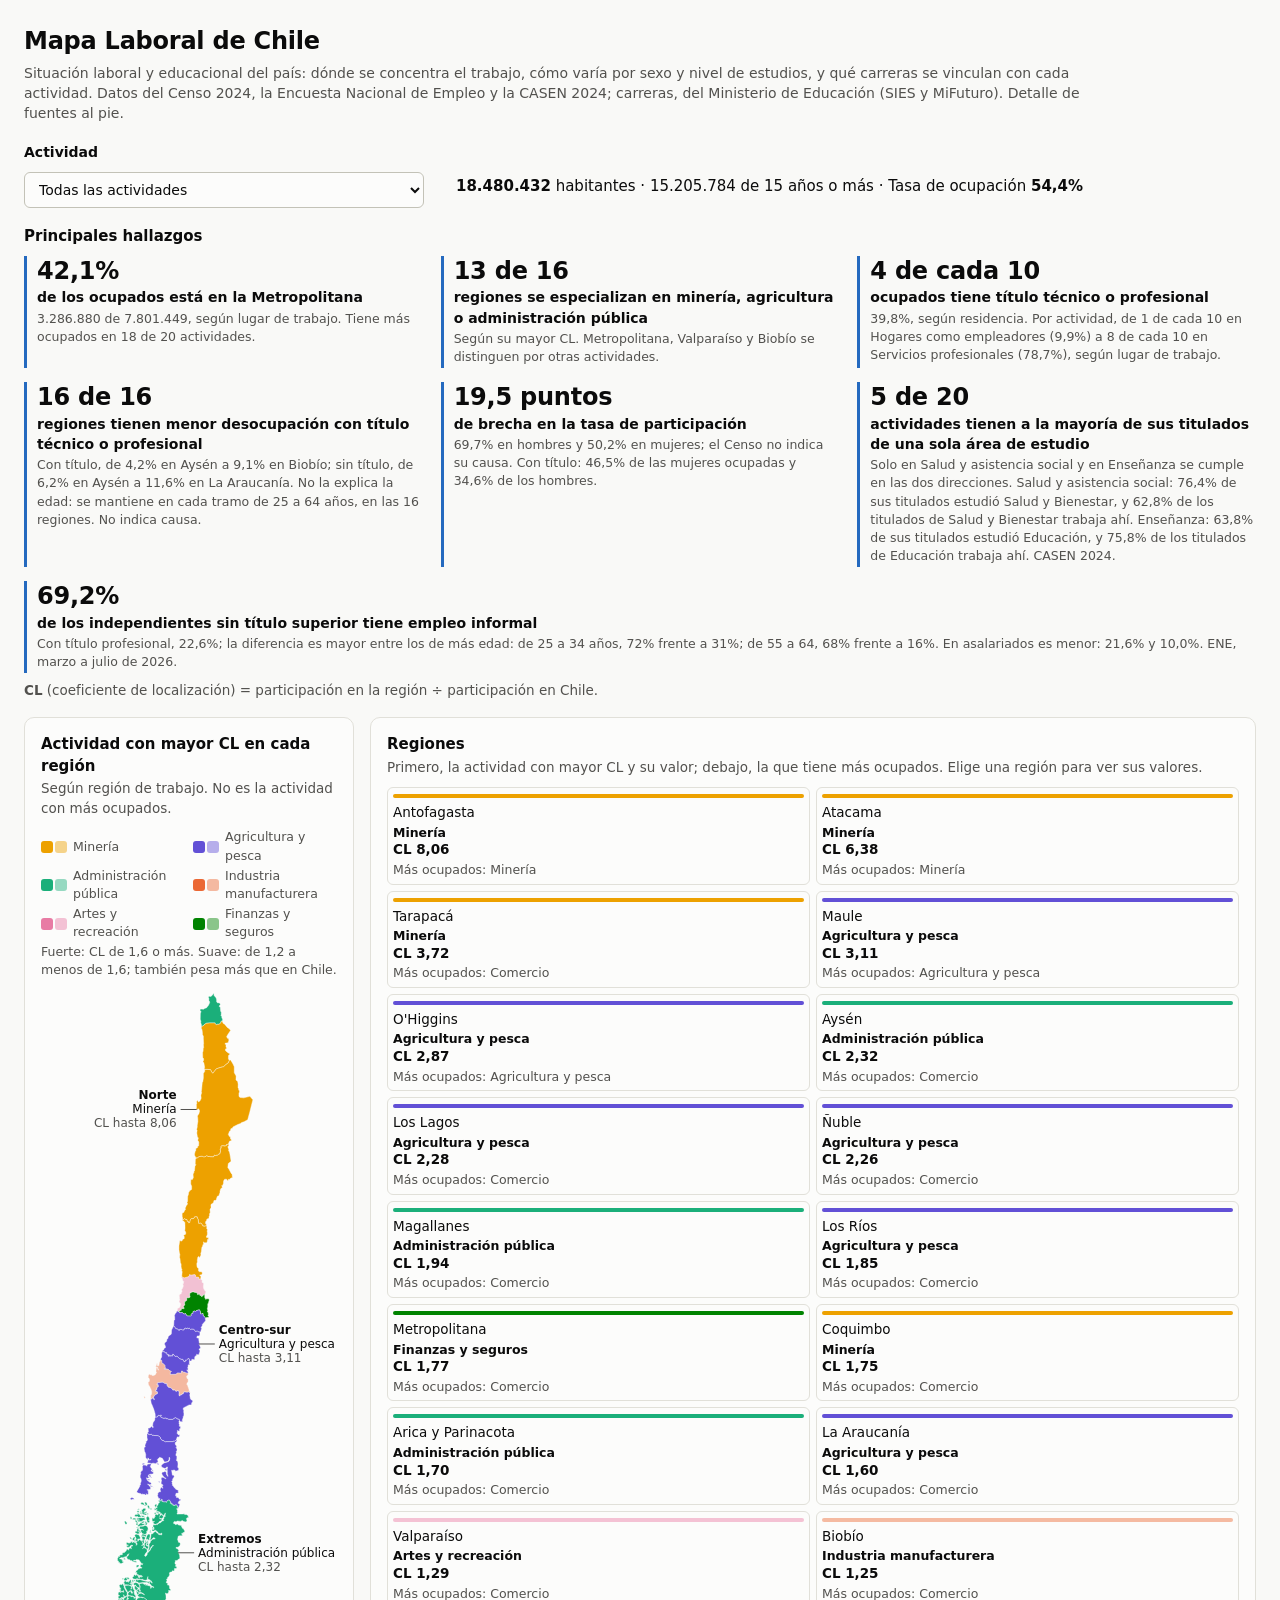
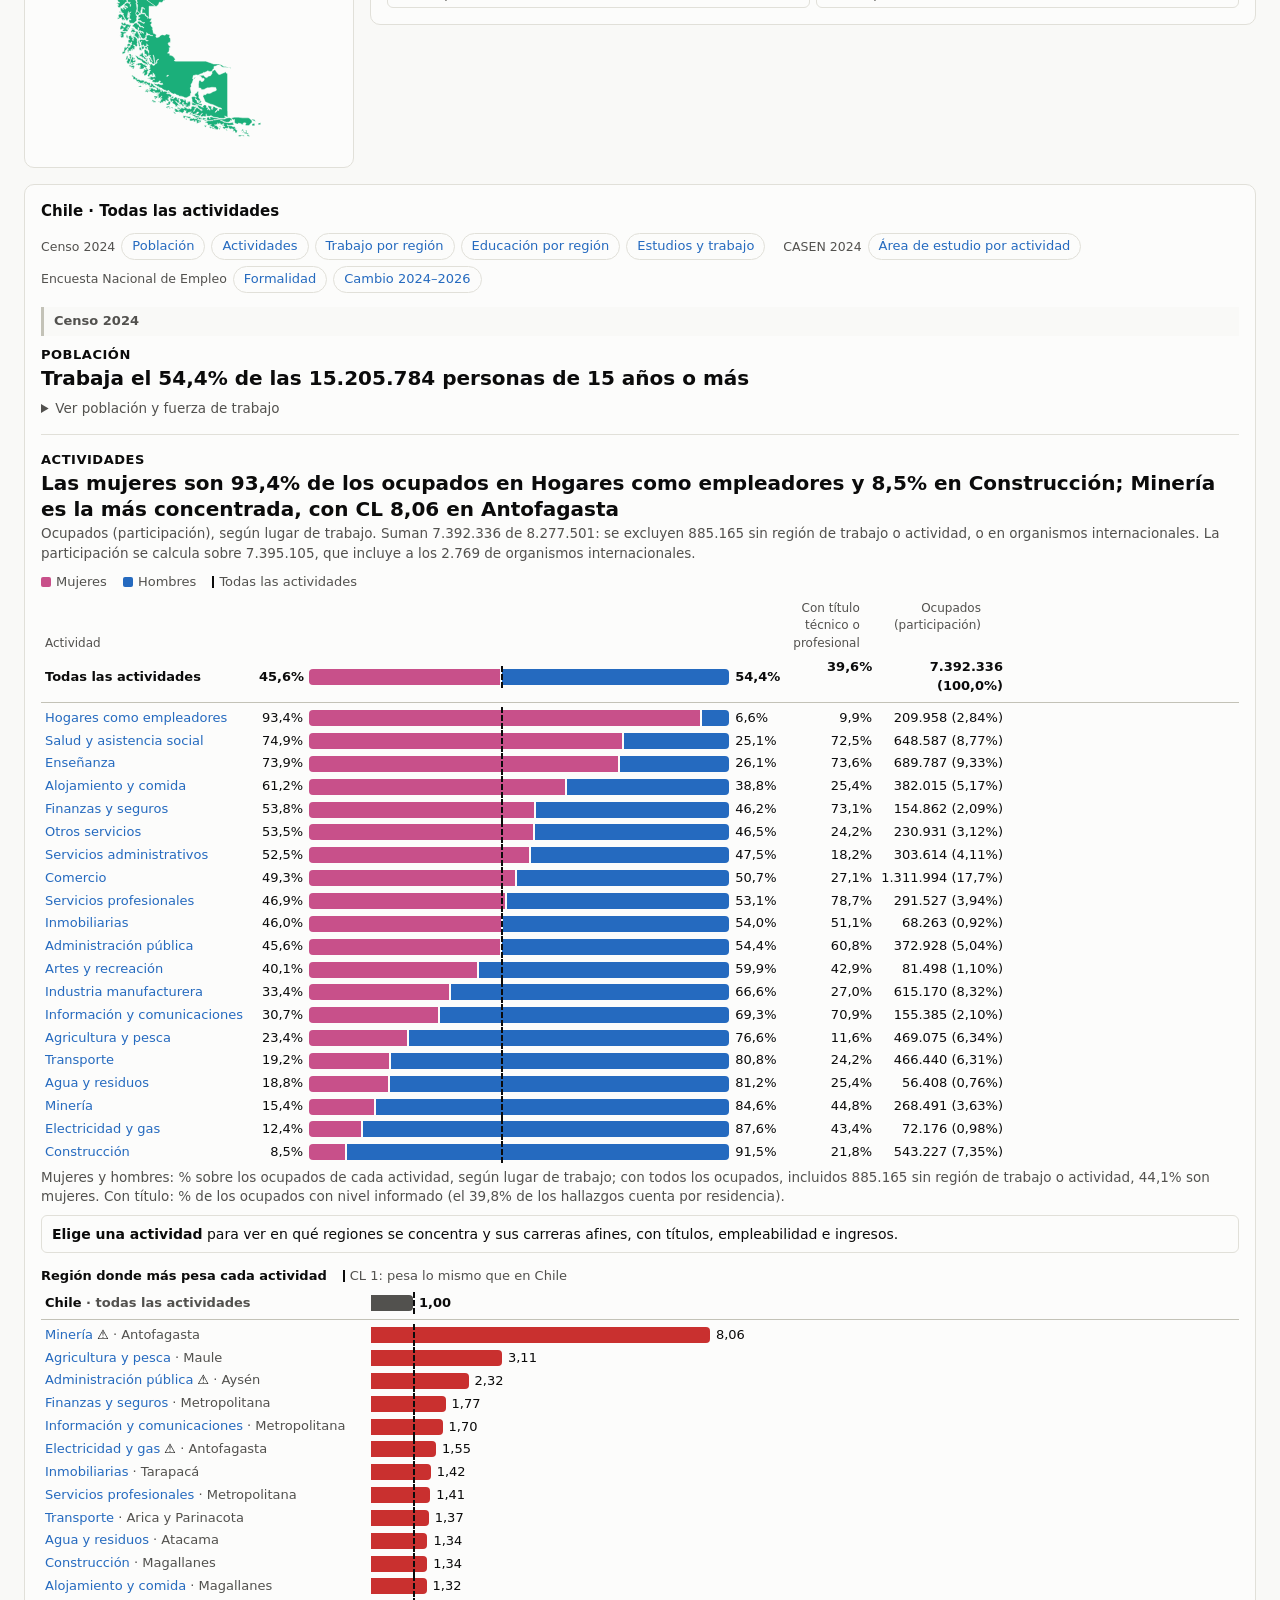
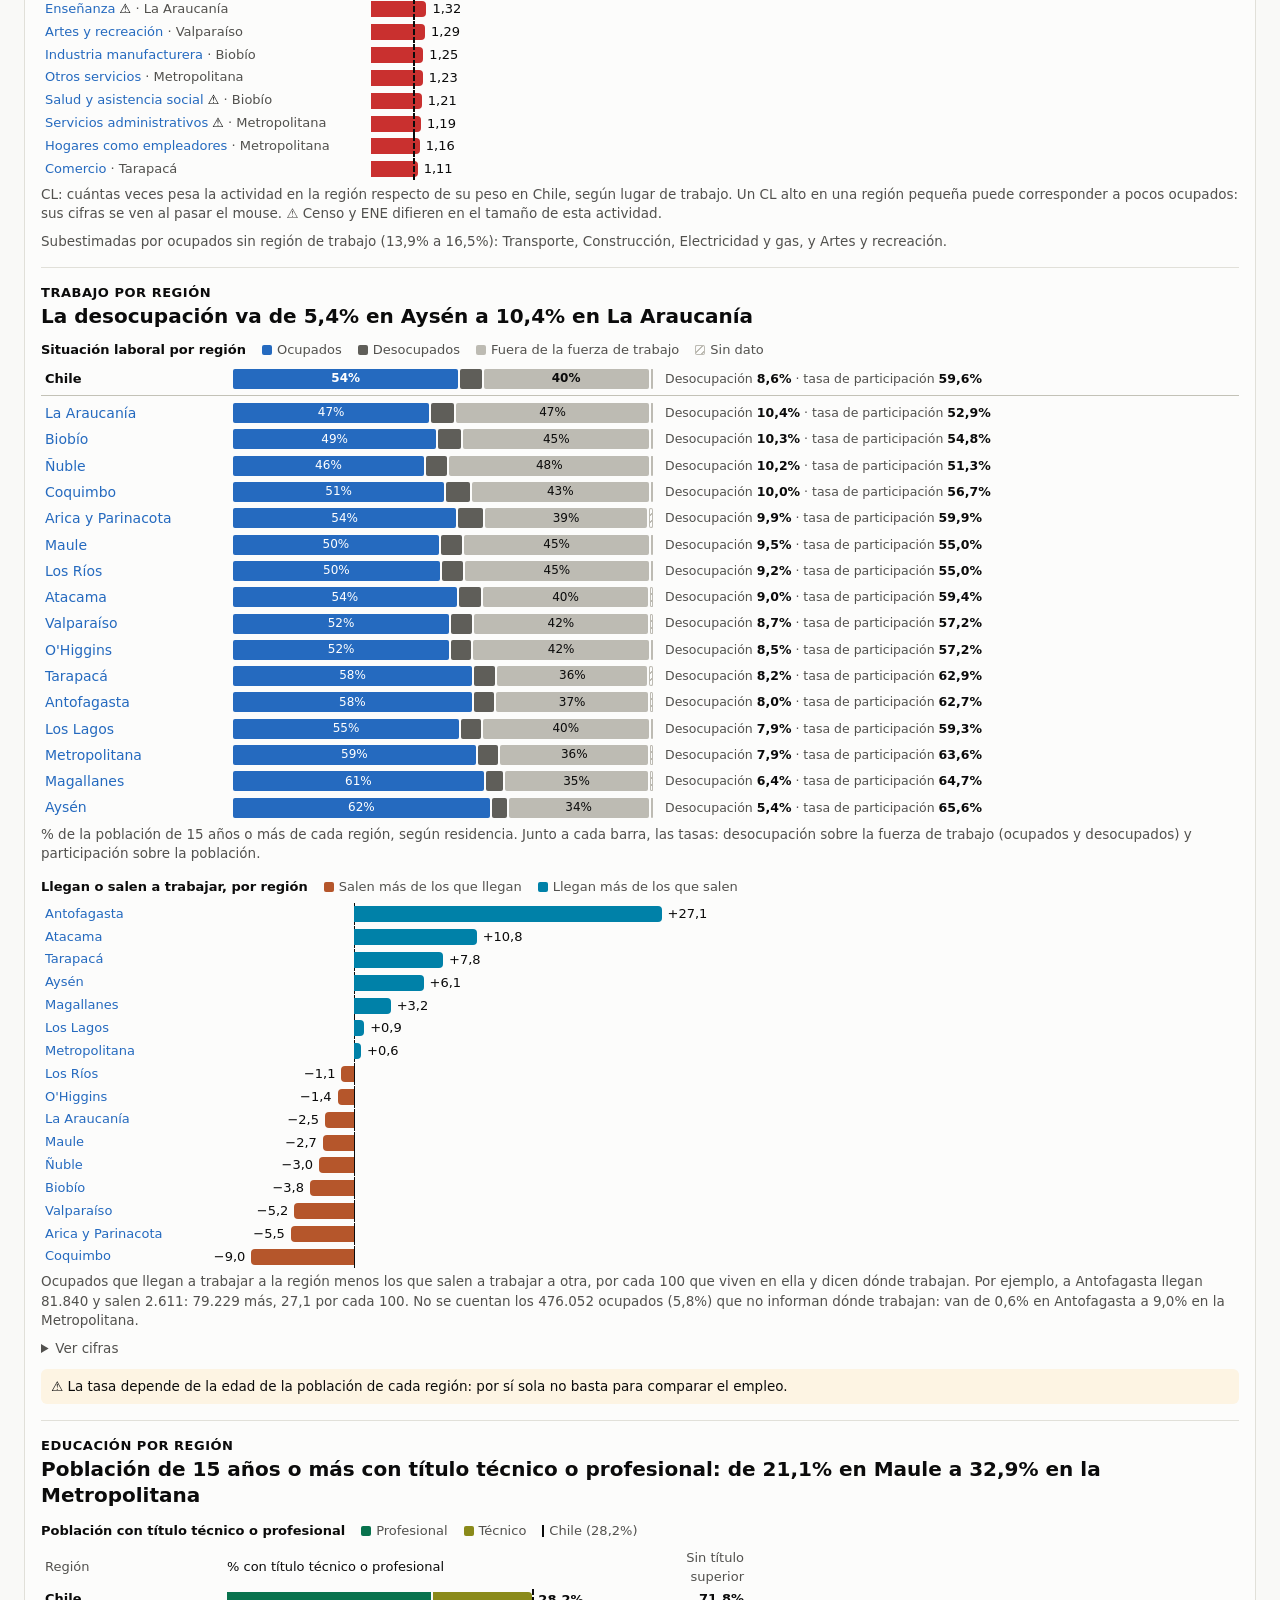
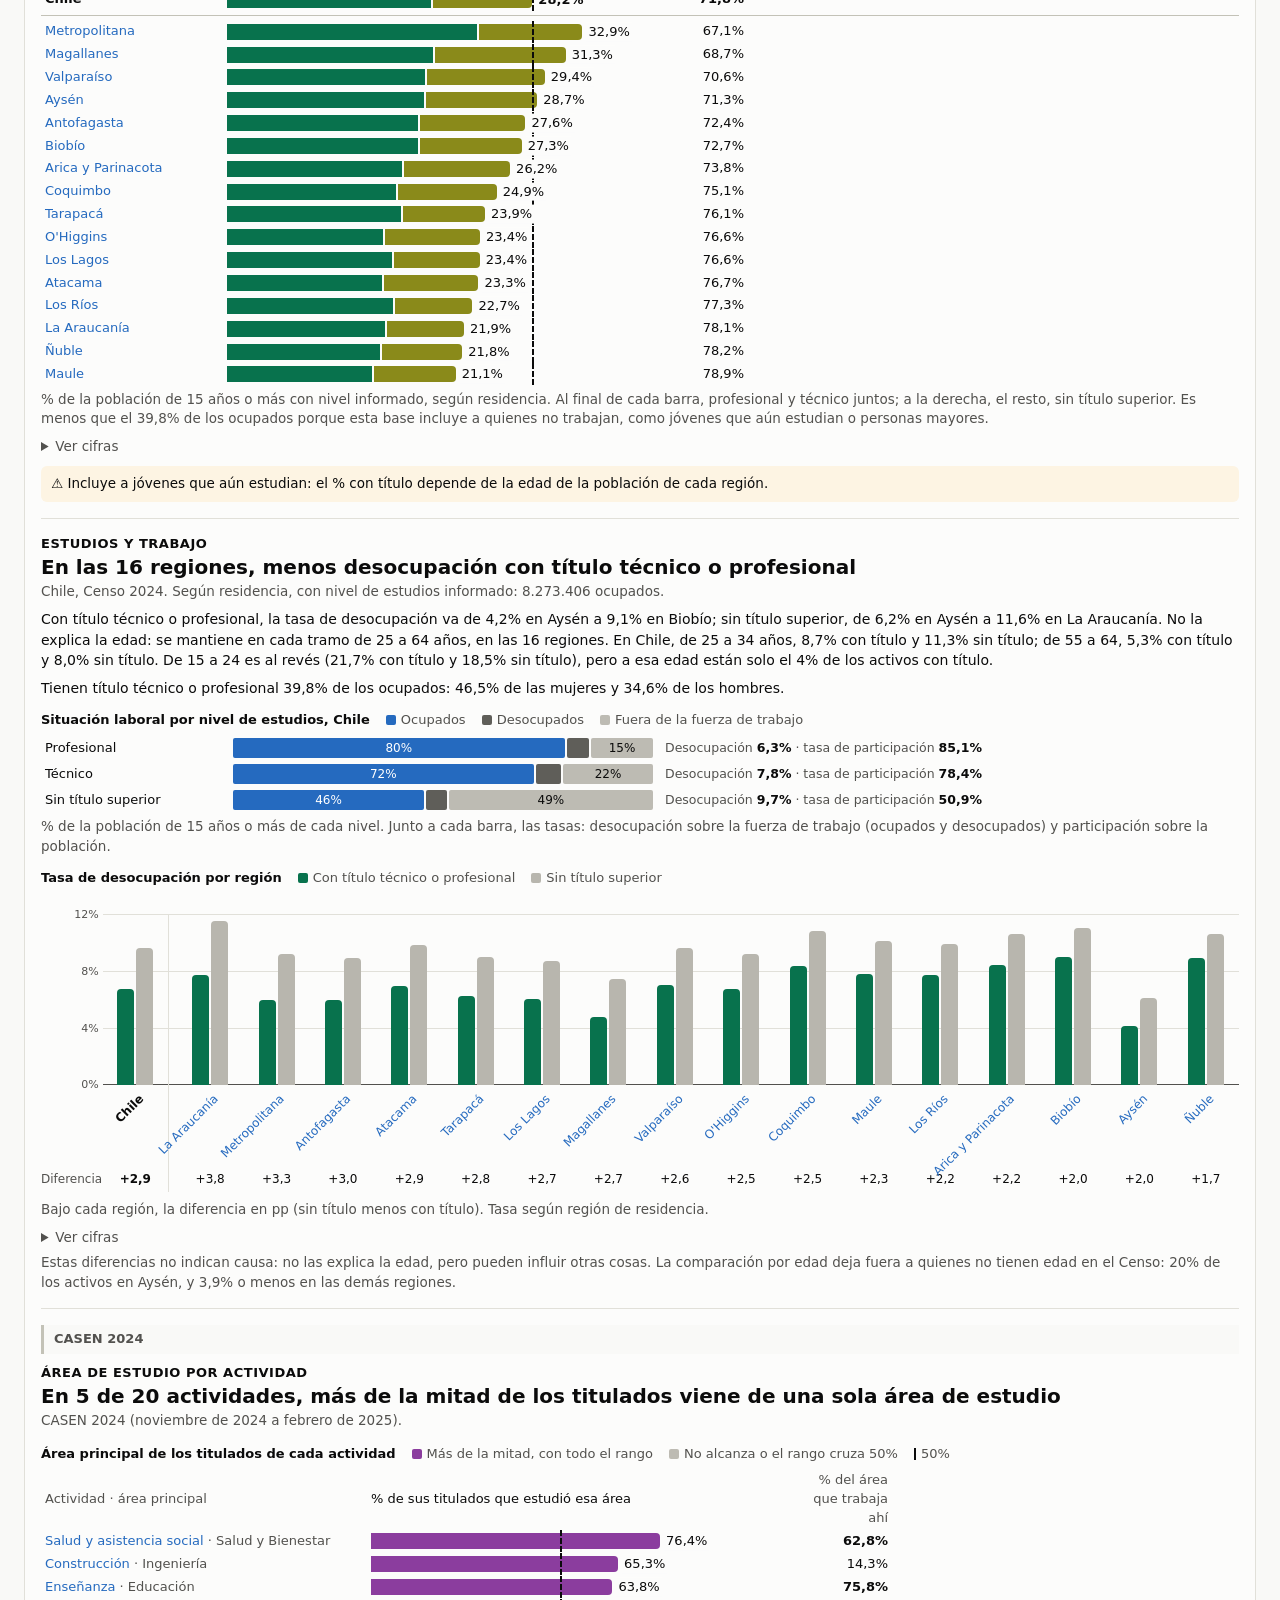
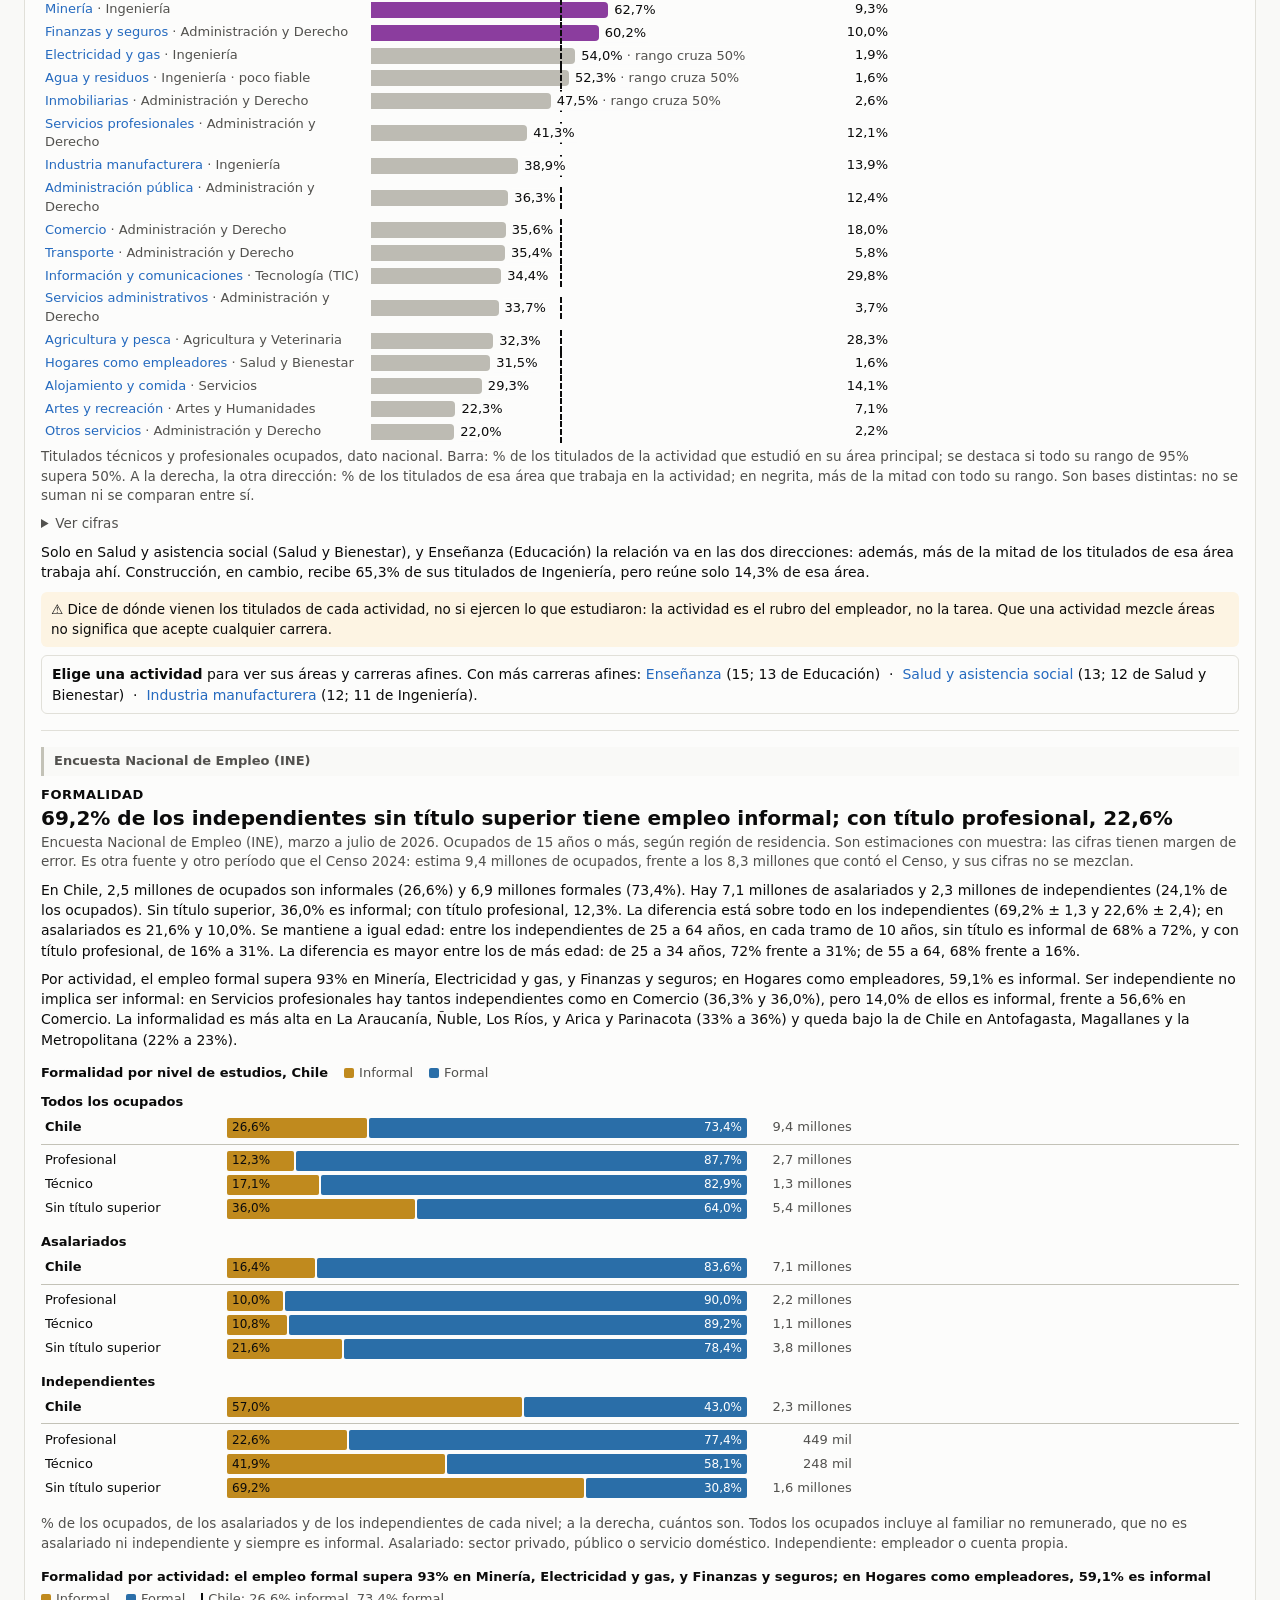
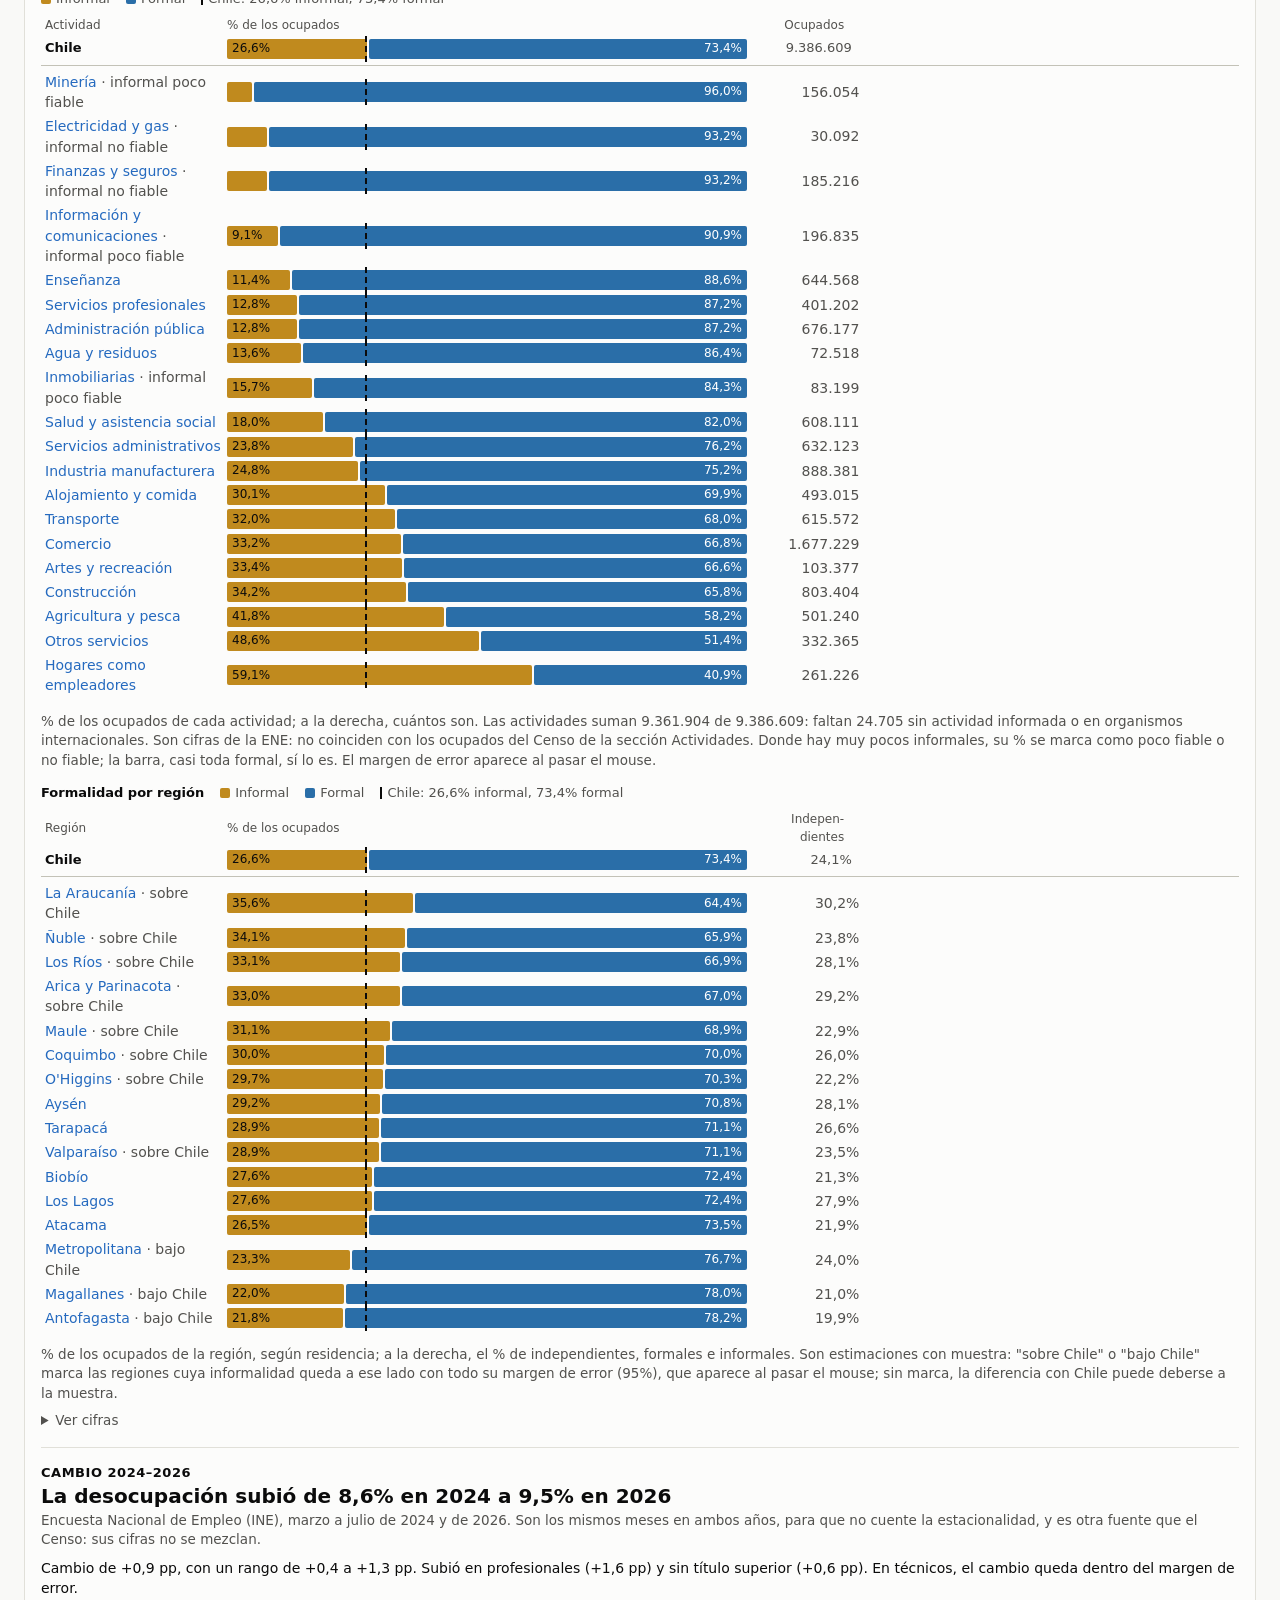
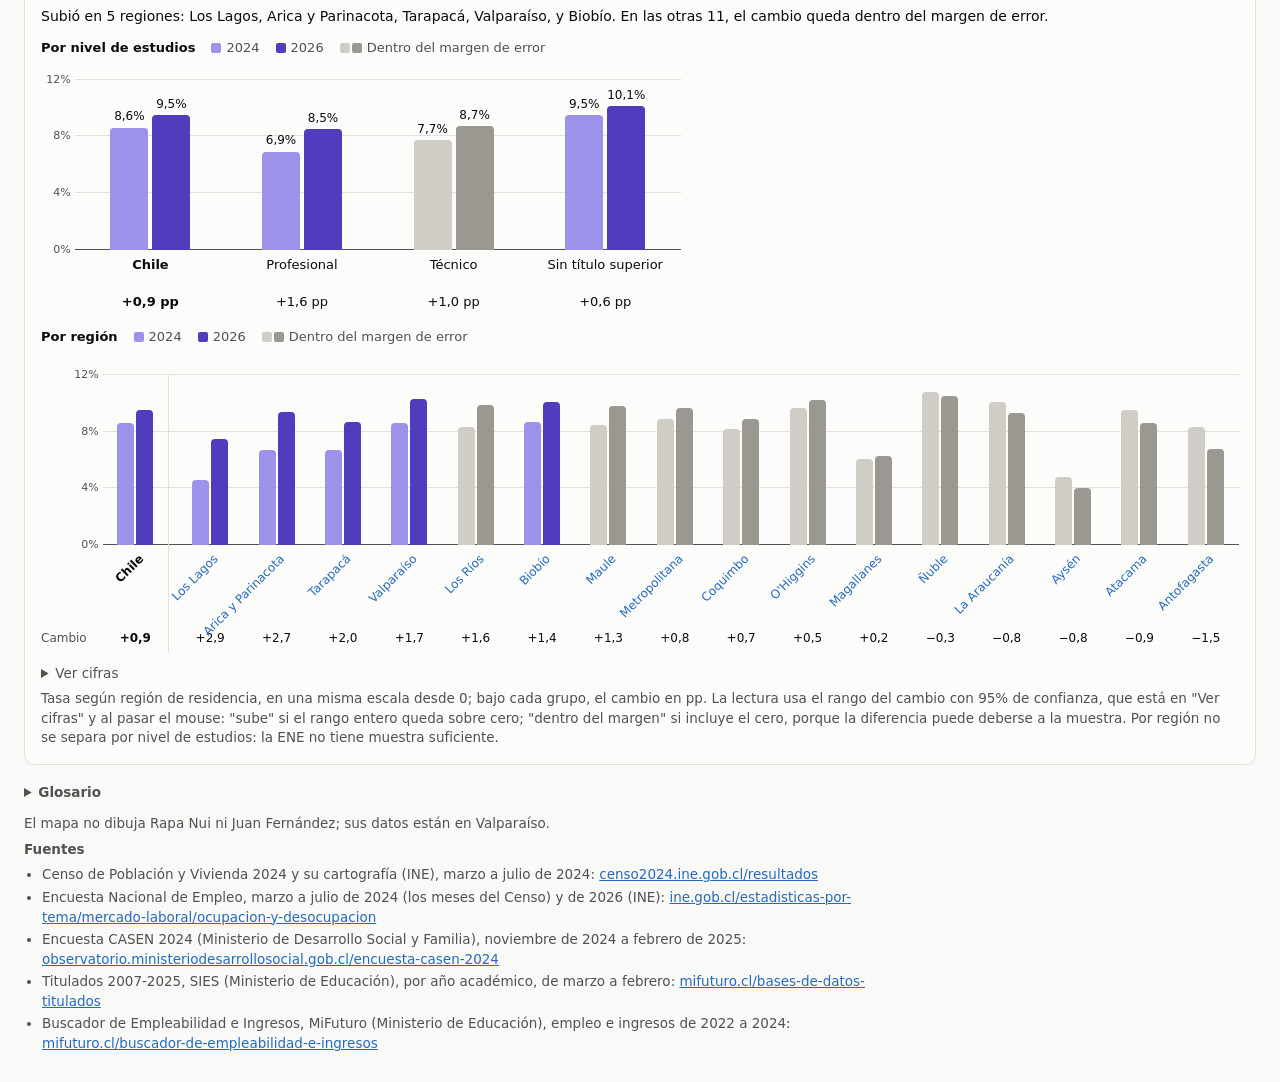
==== commit 228c5692: "Separa con coma las listas cuyos nombres llevan "y" y documenta los colores del traslado - La lista " ====
--- a/docs/index.html
+++ b/docs/index.html
@@ -318,7 +318,7 @@
 @media(max-width:640px){.kpi,.kpi:last-child:nth-child(n),.kpi:nth-last-child(2):nth-child(n){grid-column:1/-1}}
 
 /* En celular, Chile y la diferencia bajan a una línea propia con su rótulo (regla de .gs-extra). */
-@media(max-width:640px){.clr-fila{grid-template-columns:minmax(0,1fr);row-gap:2px}.clr-fila.gs-cab{display:grid}.clr-fila.gs-cab .cl-nombre{display:none}.dn-fila{grid-template-columns:minmax(0,9rem) minmax(0,1fr)}.dn-fila.gs-cab .gs-extra{display:none}.dn-fila .gs-extra{grid-template-columns:auto auto}.gs-region .gs-extra{grid-template-columns:auto}}
+@media(max-width:640px){.tr-fila .tr-barra{margin:0 3.4em}.clr-fila{grid-template-columns:minmax(0,1fr);row-gap:2px}.clr-fila.gs-cab{display:grid}.clr-fila.gs-cab .cl-nombre{display:none}.dn-fila{grid-template-columns:minmax(0,9rem) minmax(0,1fr)}.dn-fila.gs-cab .gs-extra{display:none}.dn-fila .gs-extra{grid-template-columns:auto auto}.gs-region .gs-extra{grid-template-columns:auto}}
 </style>
 </head>
 <body>
@@ -410,7 +410,8 @@
 const vmil=([n,p])=>`${num(n)} (${num(p,1)}%)`;  // En tablas: ocupados estimados (% de la fila), en unidades
 // En texto y gráficos, la ENE se redondea a mil o a millón: es una estimación con muestra y se lee mejor así.
 const enMiles=n=>n>=1e6?`${num(n/1e6,1)} millones`:`${num(n/1000,0)} mil`;
-const lista=x=>x.length<2?x.join(""):x.slice(0,-1).join(", ")+" y "+x[x.length-1];
+// Si algún nombre ya lleva "y" (Electricidad y gas), una coma antes del último separa la lista de los nombres.
+const lista=x=>x.length<2?x.join(""):x.slice(0,-1).join(", ")+(x.some(e=>/ y /.test(e))?", y ":" y ")+x[x.length-1];
 // % con título técnico o profesional, desde las personas y no desde los porcentajes ya redondeados.
 const conTitulo=filas=>100*(filas[0][0]+filas[1][0])/(filas[0][0]+filas[1][0]+filas[2][0]);
 // "4 de cada 10" se entiende más rápido que un porcentaje; la cifra exacta queda al lado.
@@ -842,6 +843,8 @@
 // pesaba igual en todas las regiones; pesa de 0,6% a 9,0%, y el supuesto invertía el sentido en la Metropolitana, Los
 // Ríos, O'Higgins y La Araucanía. Barras desde 0 con dos colores, uno por sentido; la escala es la misma a ambos lados,
 // para no agrandar las diferencias chicas, y el centro se corre según el rango, para dar el espacio a las barras.
+// (Los dos colores se parecen a los de formal e informal, en otra sección y con su leyenda: excepción medida, ver la nota de
+// lectura; el gris chocaba con desocupados y el contorno no se leía a simple vista.)
 const netoTraslado=x=>100*(x.llegan-x.salen)/(x.trabajan-x.sin_region_trabajo);
 // El signo sale de la cifra publicada, para que una cifra que redondea a 0 no se lea −0,0.
 const txtNeto=v=>{const r1=Math.round(10*v)/10;return `${r1>0?"+":r1<0?"−":""}${num(Math.abs(r1),1)}`};
@@ -1137,7 +1140,7 @@
 // para no destacar diferencias mínimas (Valparaíso técnico y sin título: 0,0 pp).
 function lecturaDesocNivel(reg){const g={menor:[],mayor:[],igual:[]},quien={Profesional:"profesionales",Tecnico:"técnicos",Sin_titulo:"quienes no tienen título superior"};
  NIVELES.forEach(([k])=>{const d=difNivel(DATOS.niveles[reg][k]);g[Math.abs(d)<DIF_CASI_IGUAL?"igual":d<0?"menor":"mayor"].push(quien[k])});
- const lista=a=>a.length>1?a.slice(0,-1).join(", ")+" y "+a.at(-1):a[0],usadas=[["menor","menor"],["mayor","mayor"],["igual","casi igual"]].filter(([k])=>g[k].length);
+ const usadas=[["menor","menor"],["mayor","mayor"],["igual","casi igual"]].filter(([k])=>g[k].length);
  // Solo la primera parte dice "que en Chile"; repetido en cada parte, la frase se alargaba sin agregar nada.
  const partes=usadas.map(([k,e],i)=>`${e}${i?"":" que en Chile"} ${g[k].length===3?"en los 3 niveles":"entre "+lista(g[k])}`);
  const t=NIVELES.map(([k])=>DATOS.niveles[reg][k].tasa),baja=t[0]<t[1]&&t[1]<t[2];
@@ -1232,7 +1235,7 @@
 // La frase usa los mismos cortes del mapa (LECT): 1,2 o más, entre 0,8 y 1,2, y 0,8 o menos.
 function lecturaCLRegion(reg){const n=DATOS.actividades.length,g=k=>porCLRegion(reg).filter(a=>a.regiones[reg].lectura===k);
  const sobre=g("concentra"),sim=g("similar").length,bajo=g("bajo_lo_nacional").length;
- const lista=sobre.map(a=>`${esc(a.corto)} (${a.regiones[reg].peso_txt})`),txt=lista.length>1?lista.slice(0,-1).join(", ")+" y "+lista.at(-1):lista[0];
+ const txt=lista(sobre.map(a=>`${esc(a.corto)} (${a.regiones[reg].peso_txt})`));
  return `En ${enReg(reg)}, `+(sobre.length?`${sobre.length===1?"1 actividad pesa":`${sobre.length} de las ${n} actividades pesan`} más que en Chile (CL de 1,2 o más): ${txt}. `:`ninguna de las ${n} actividades tiene CL de 1,2 o más. `)+
   `${sobre.length?"Otras ":"Hay "}${sim} ${sim===1?"es similar":"son similares"} a Chile y ${bajo} ${bajo===1?"está":"están"} bajo Chile (CL de 0,8 o menos).`}
 function vistaRegion(){
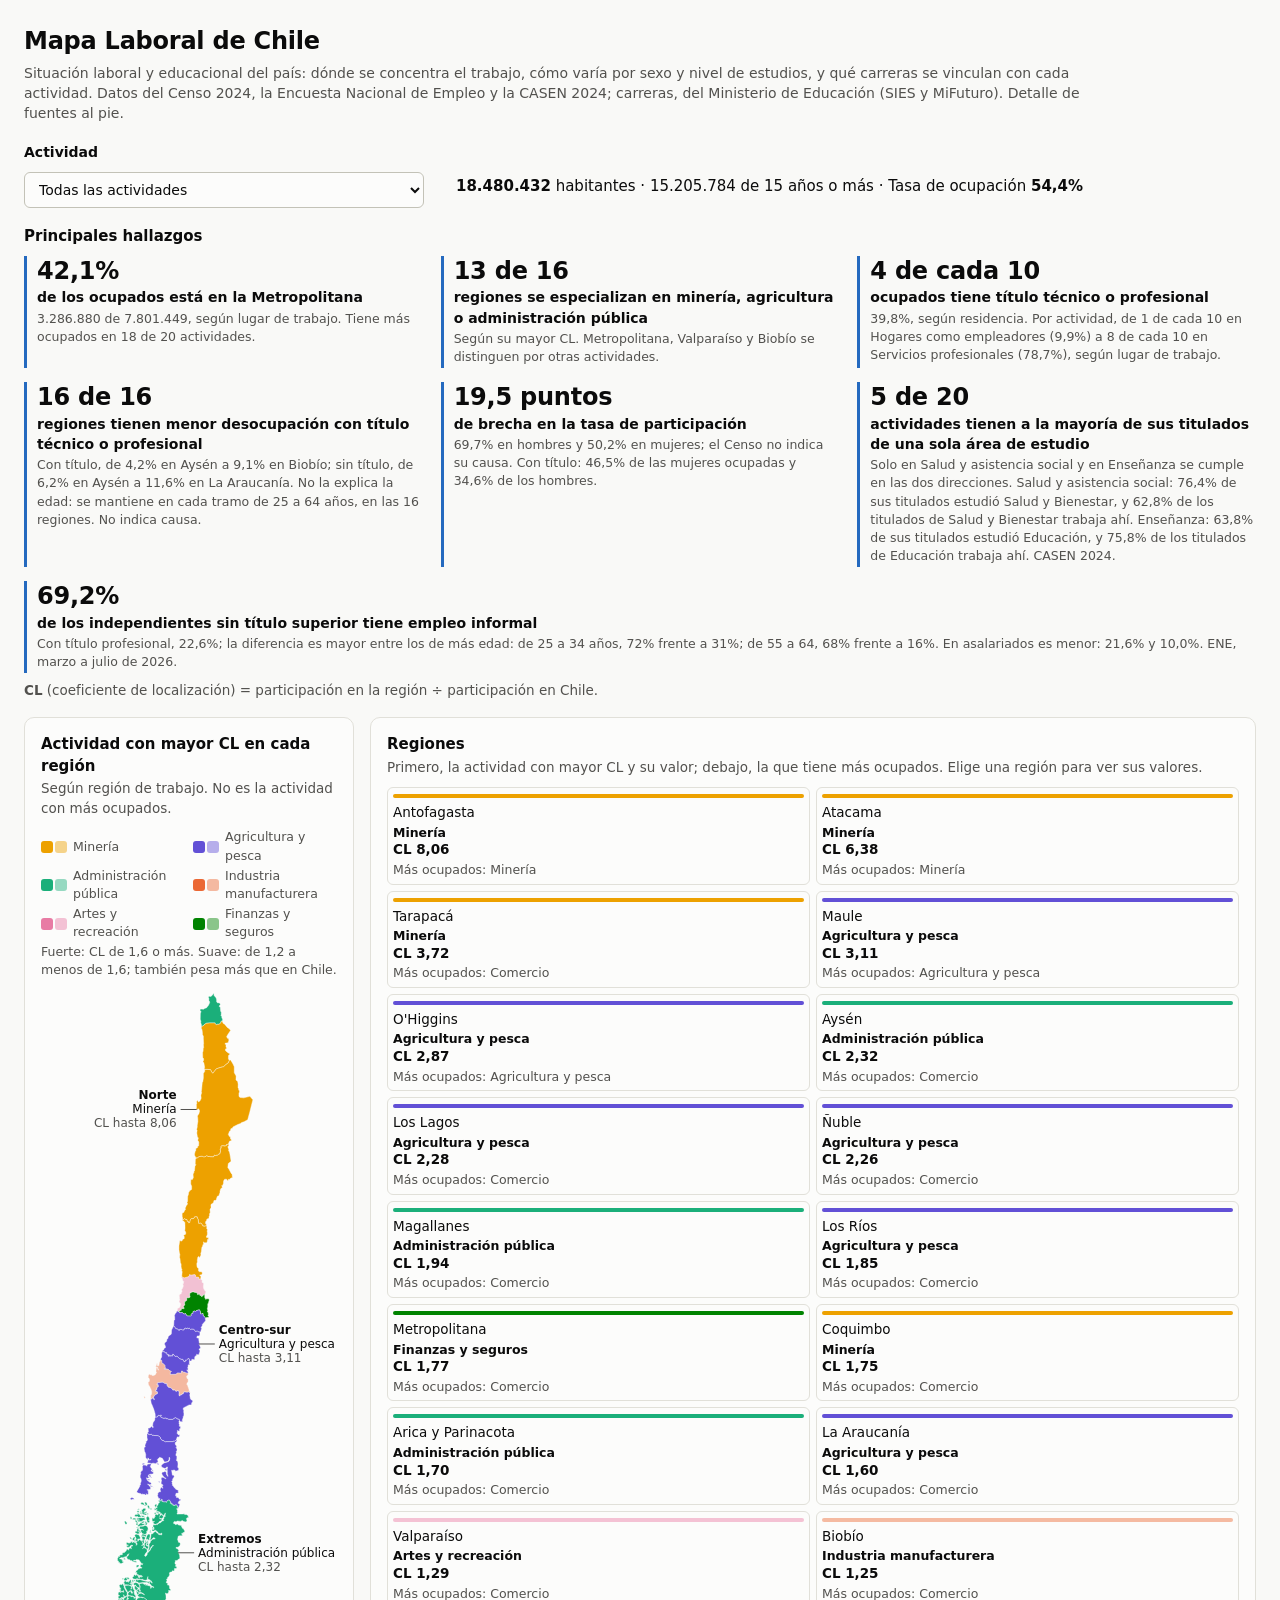
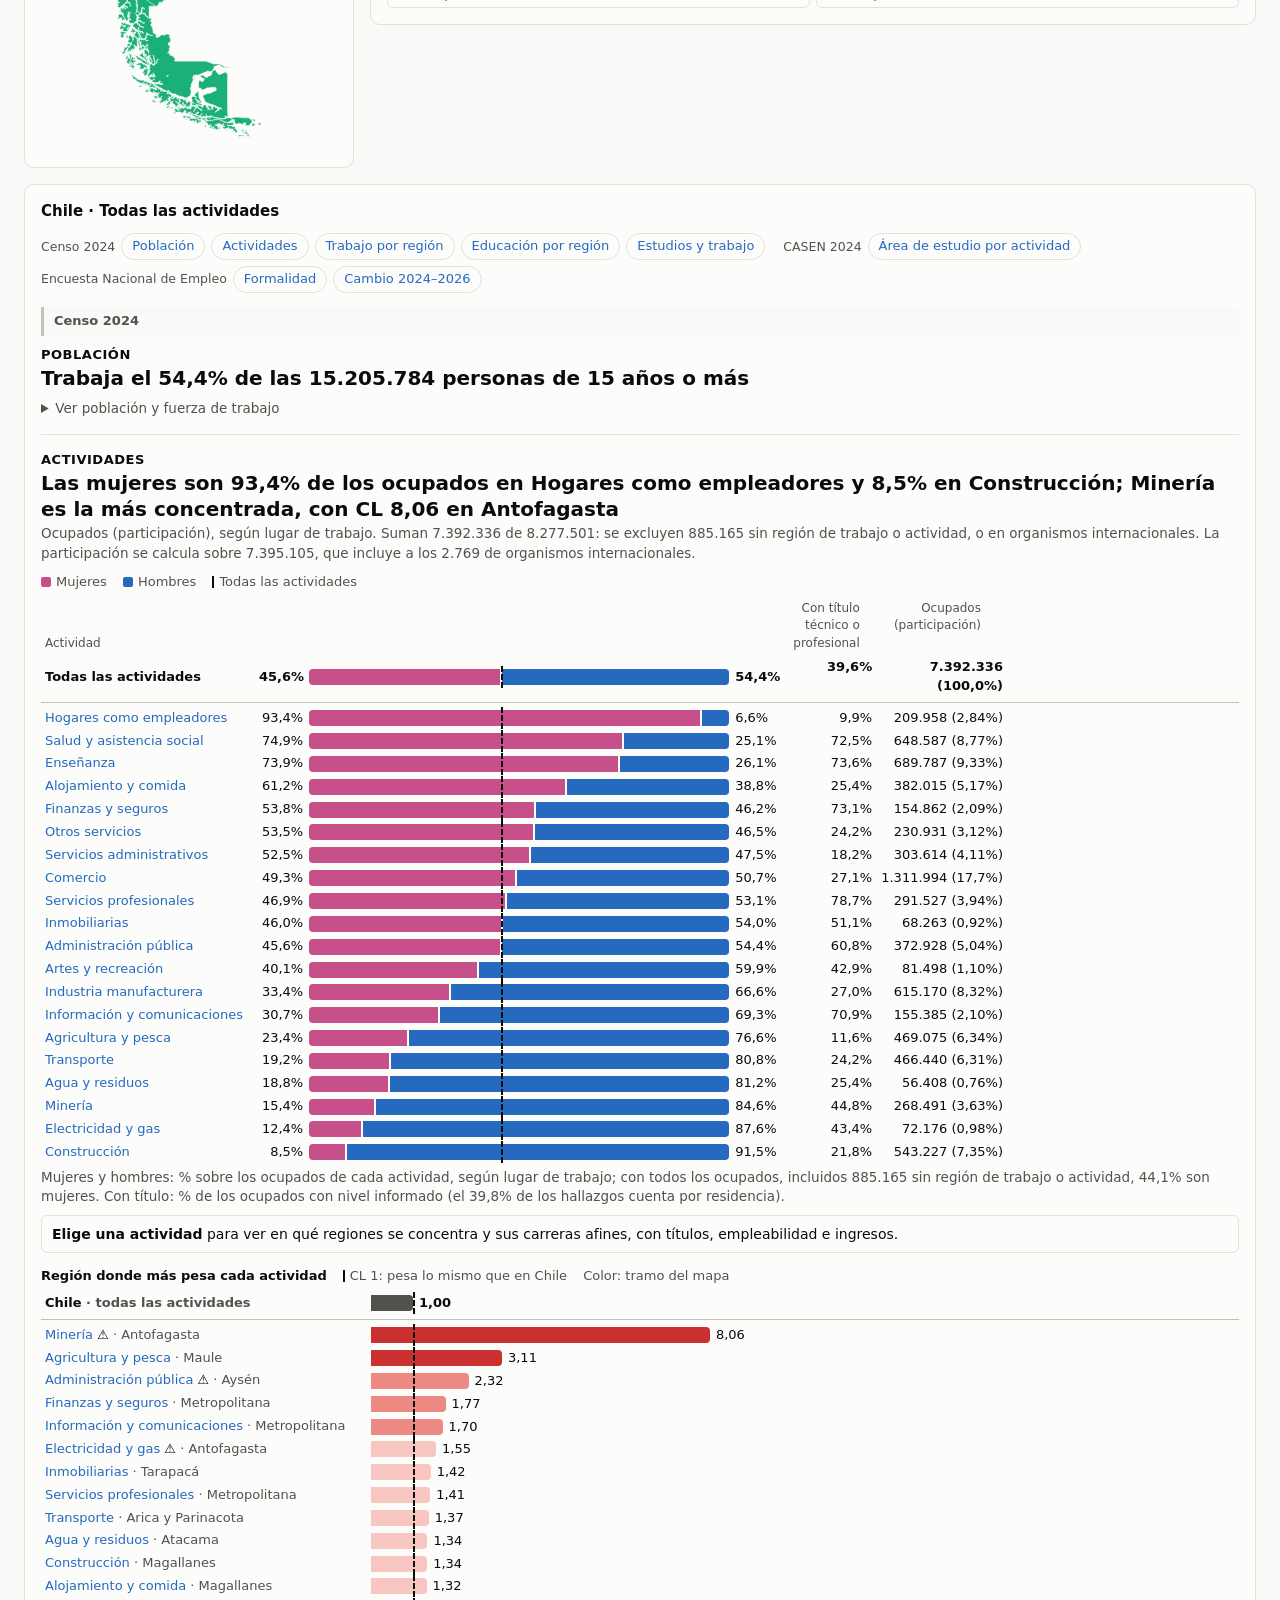
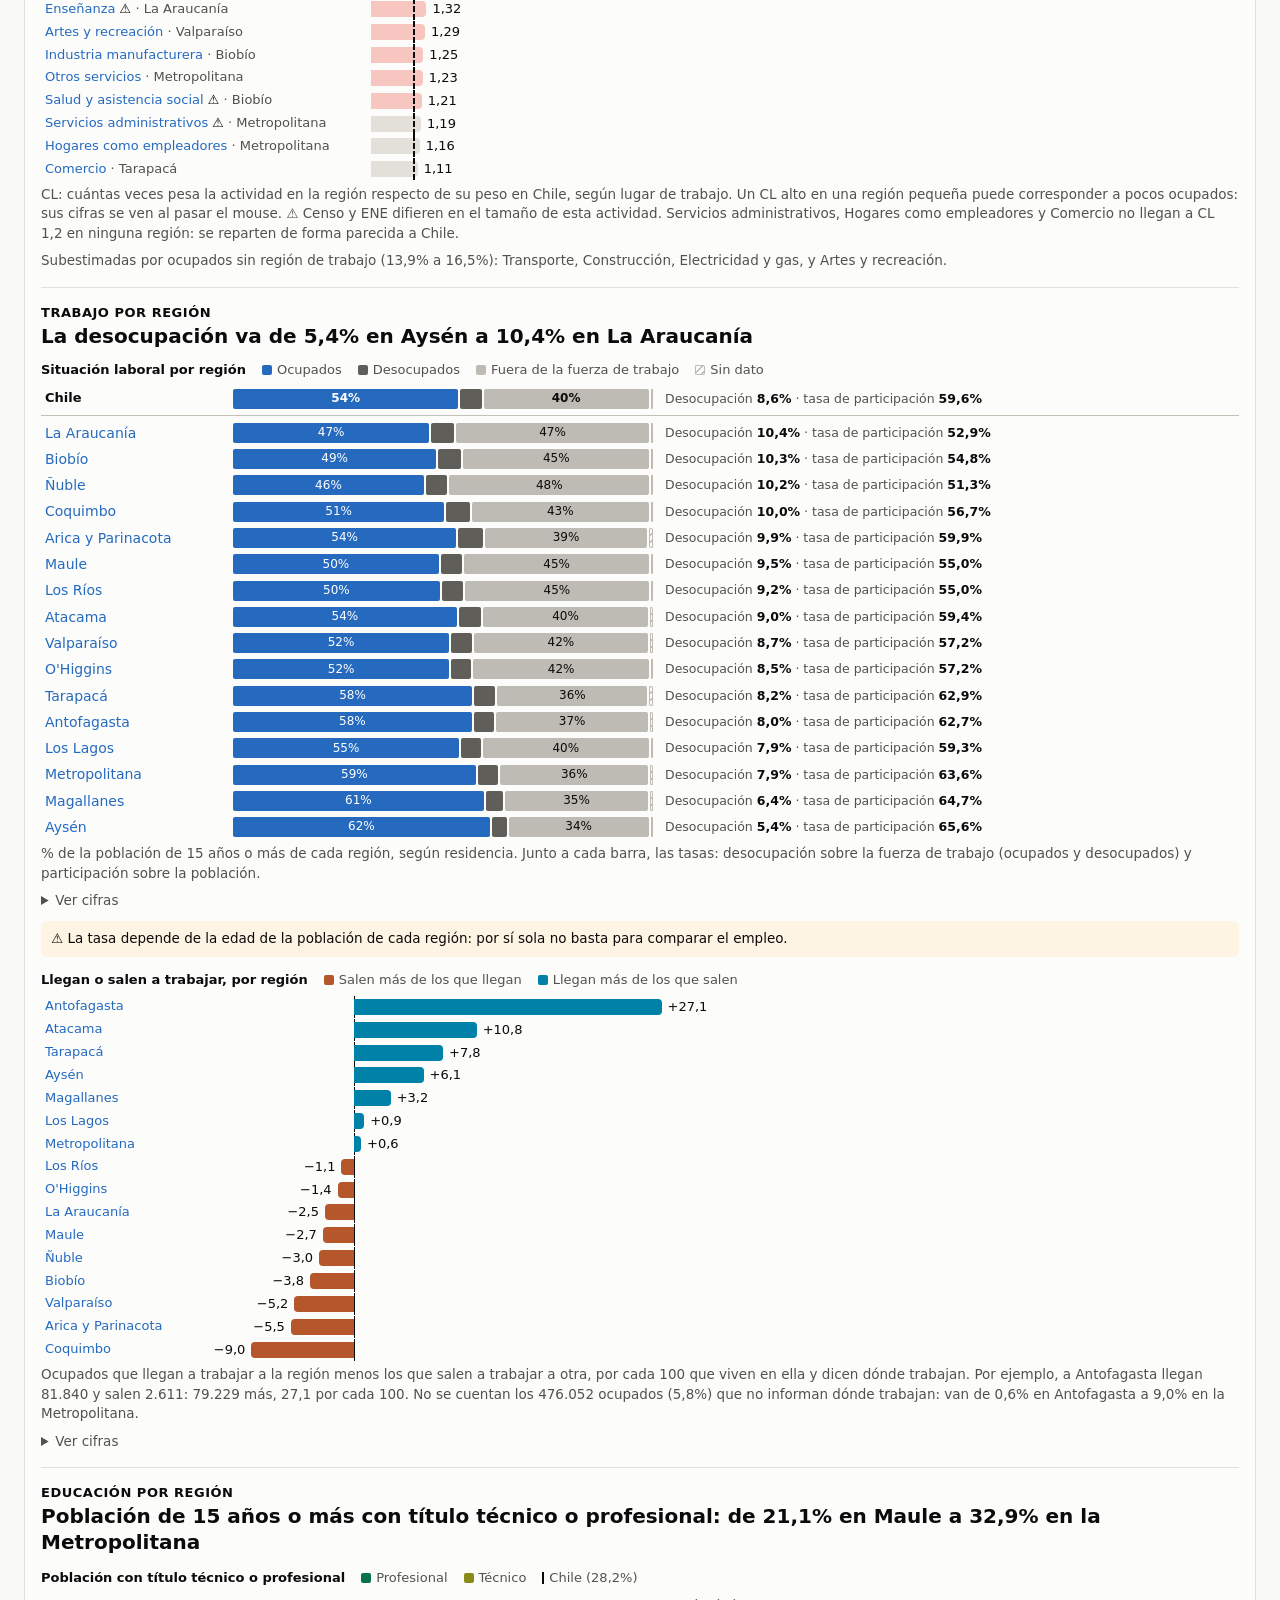
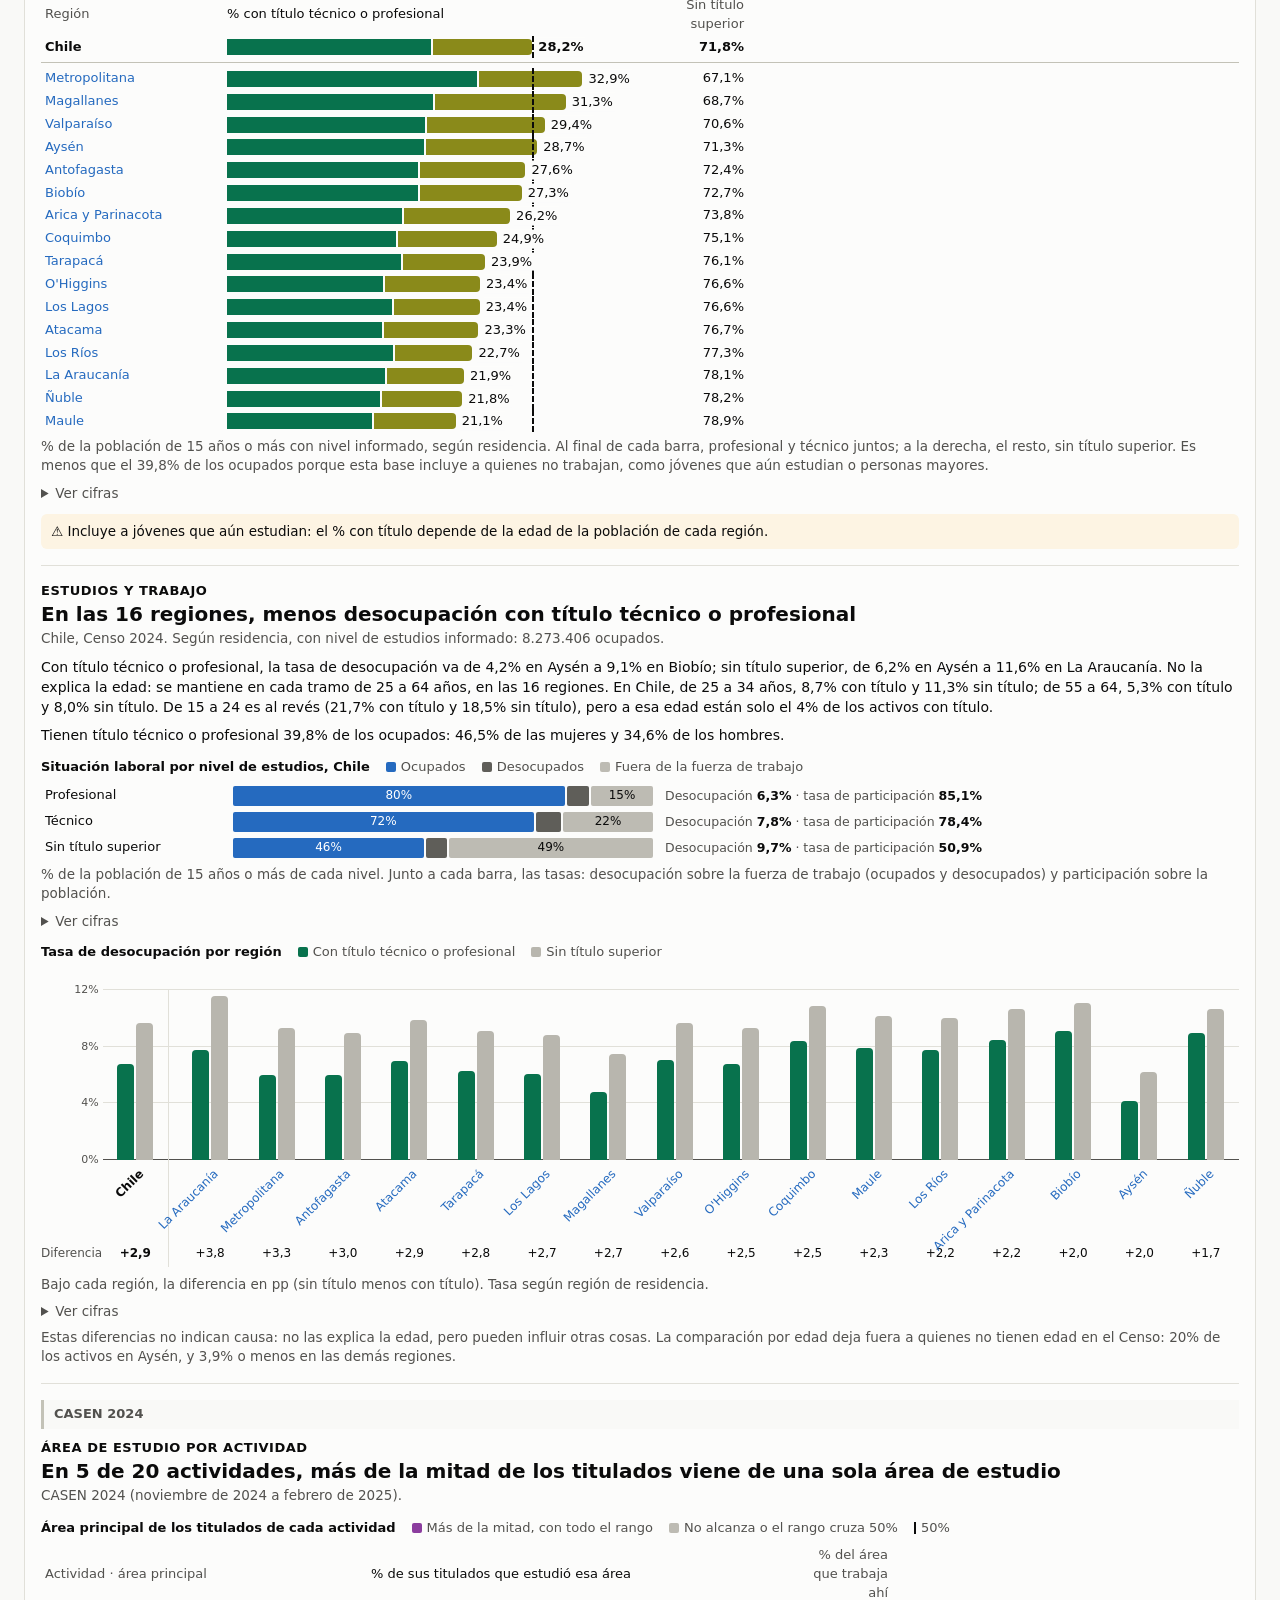
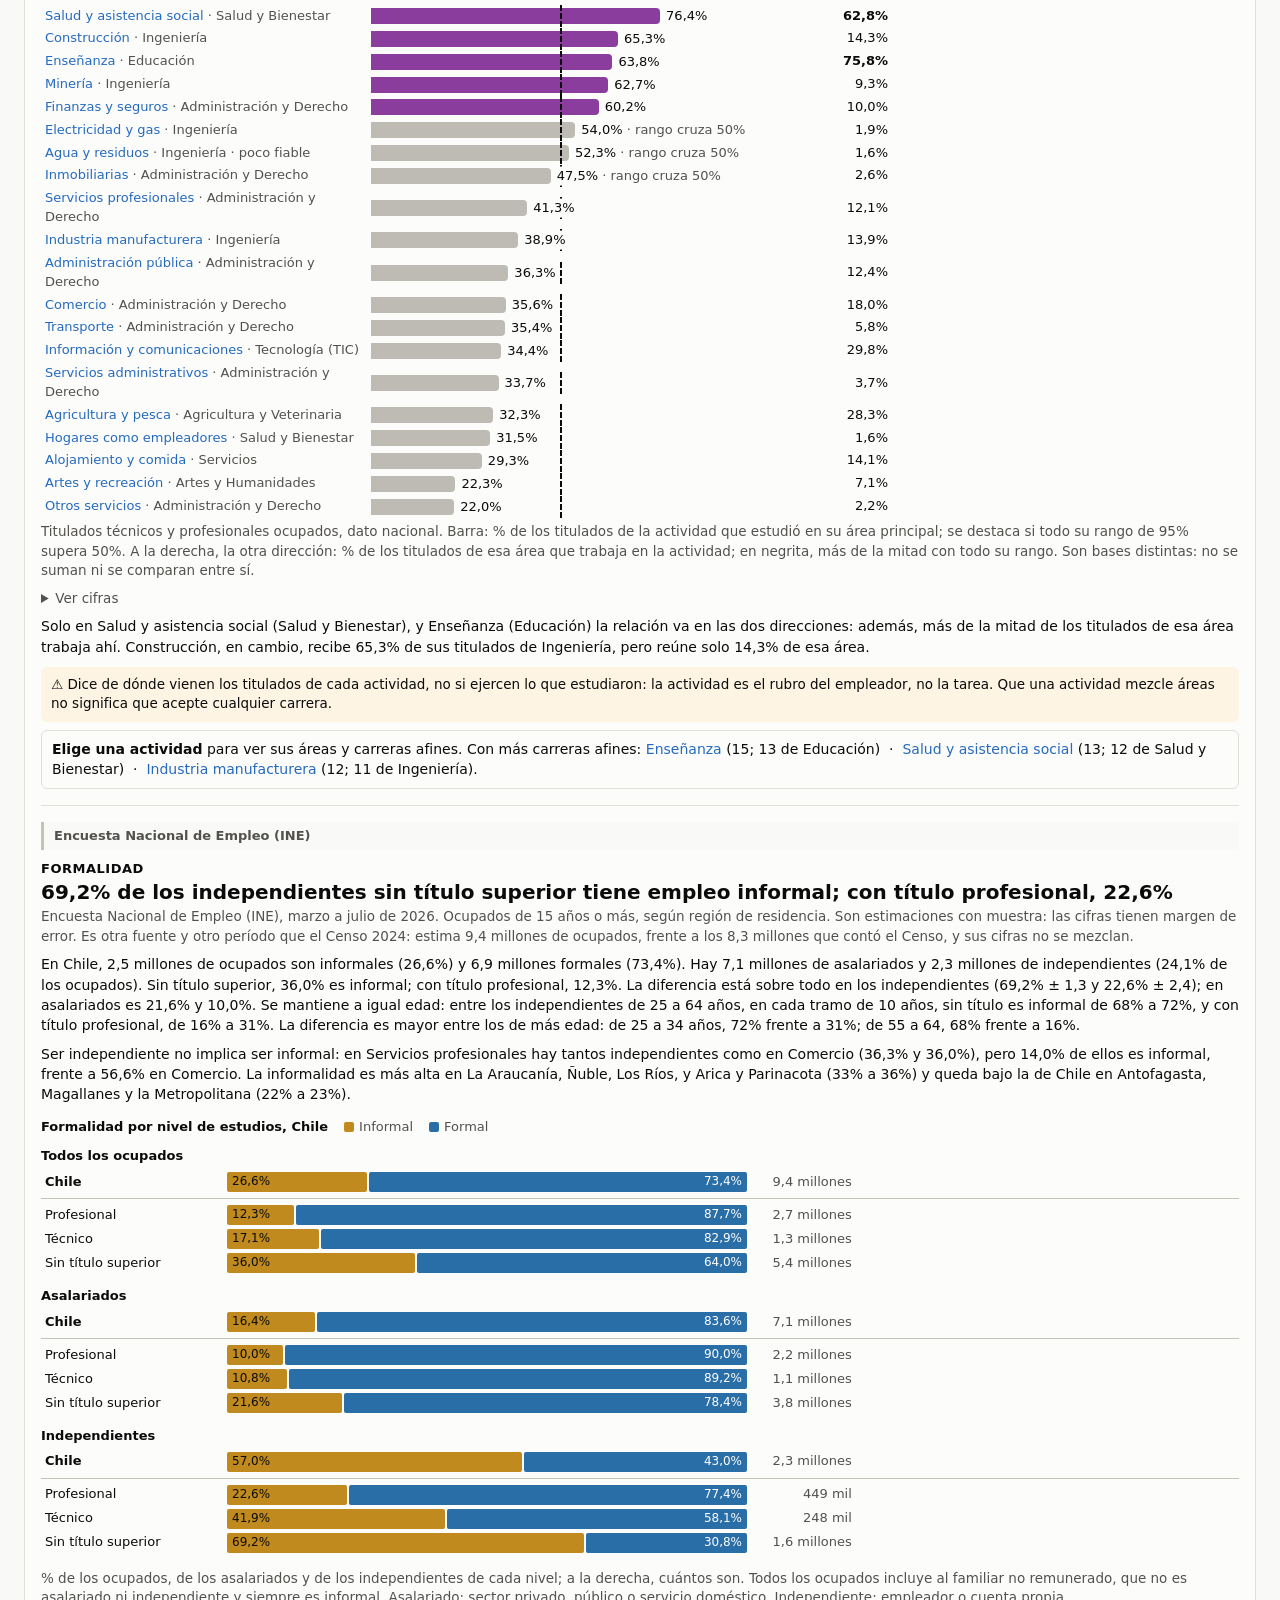
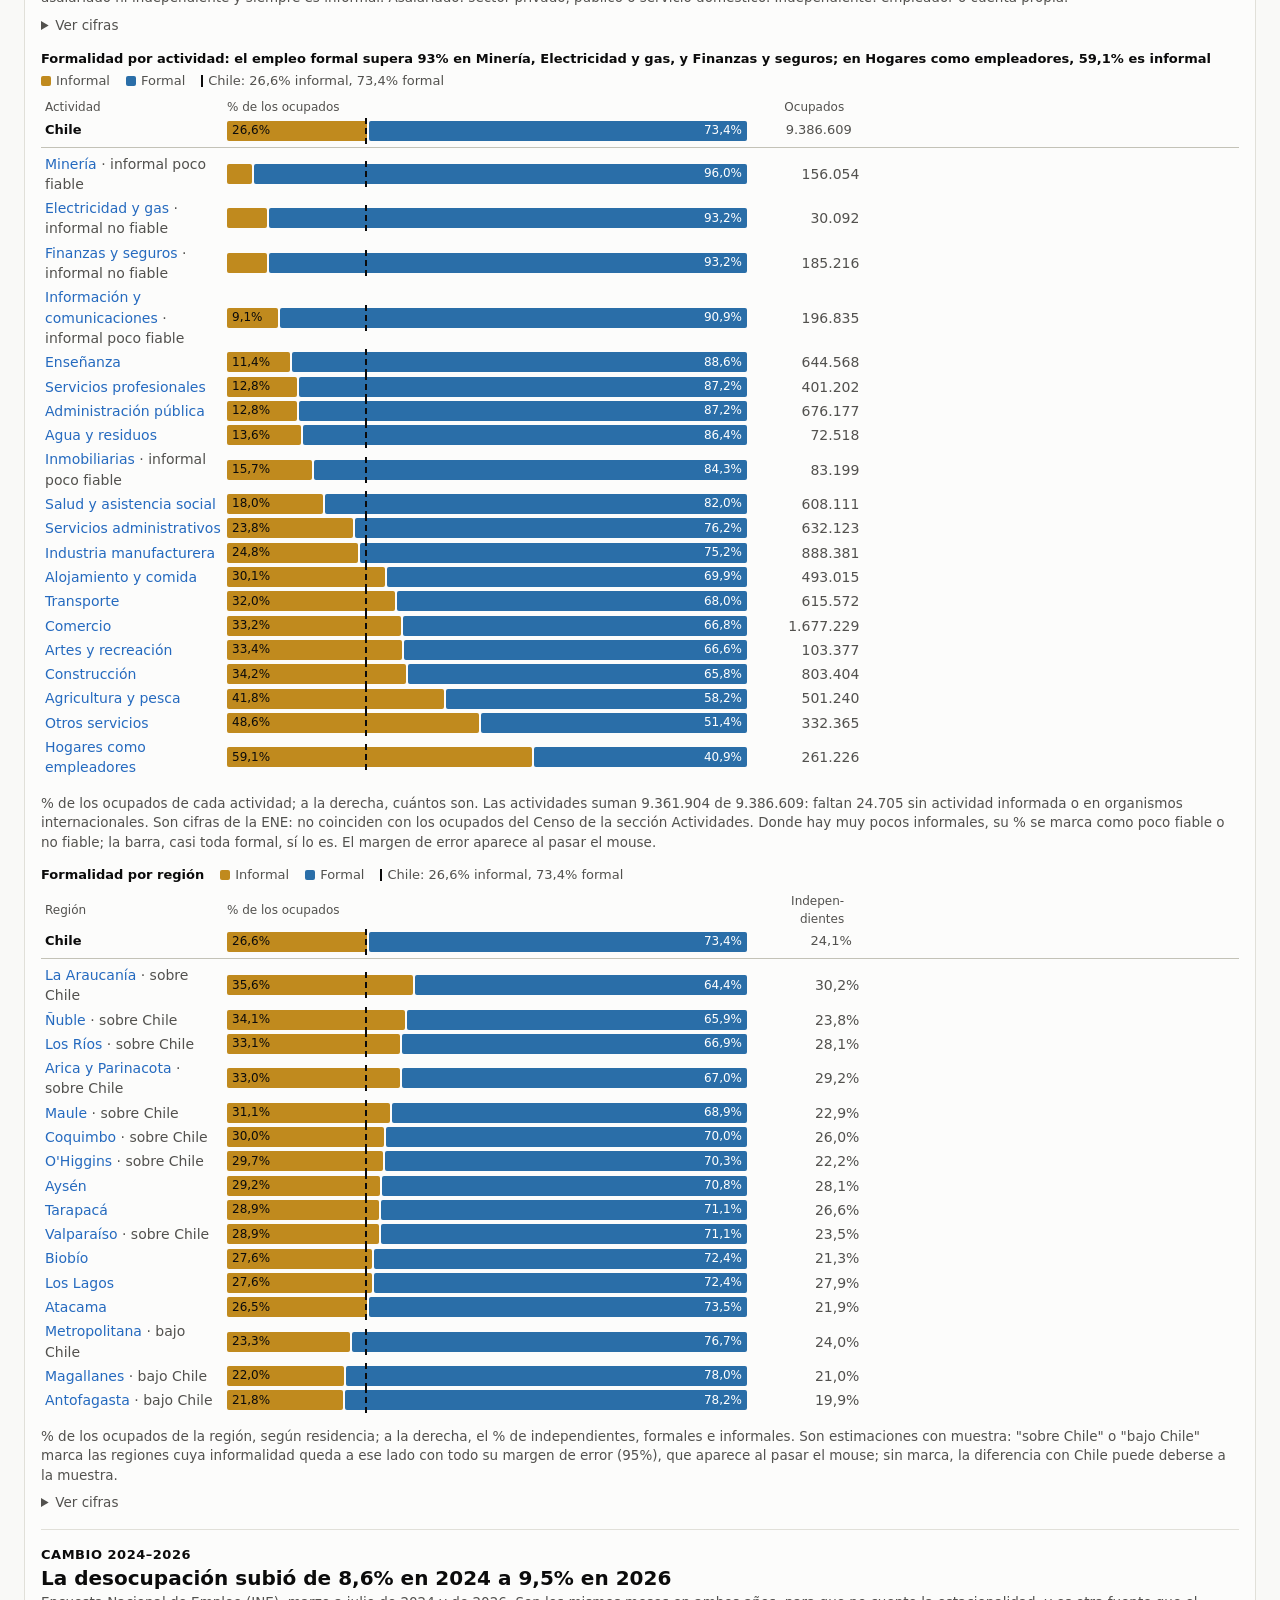
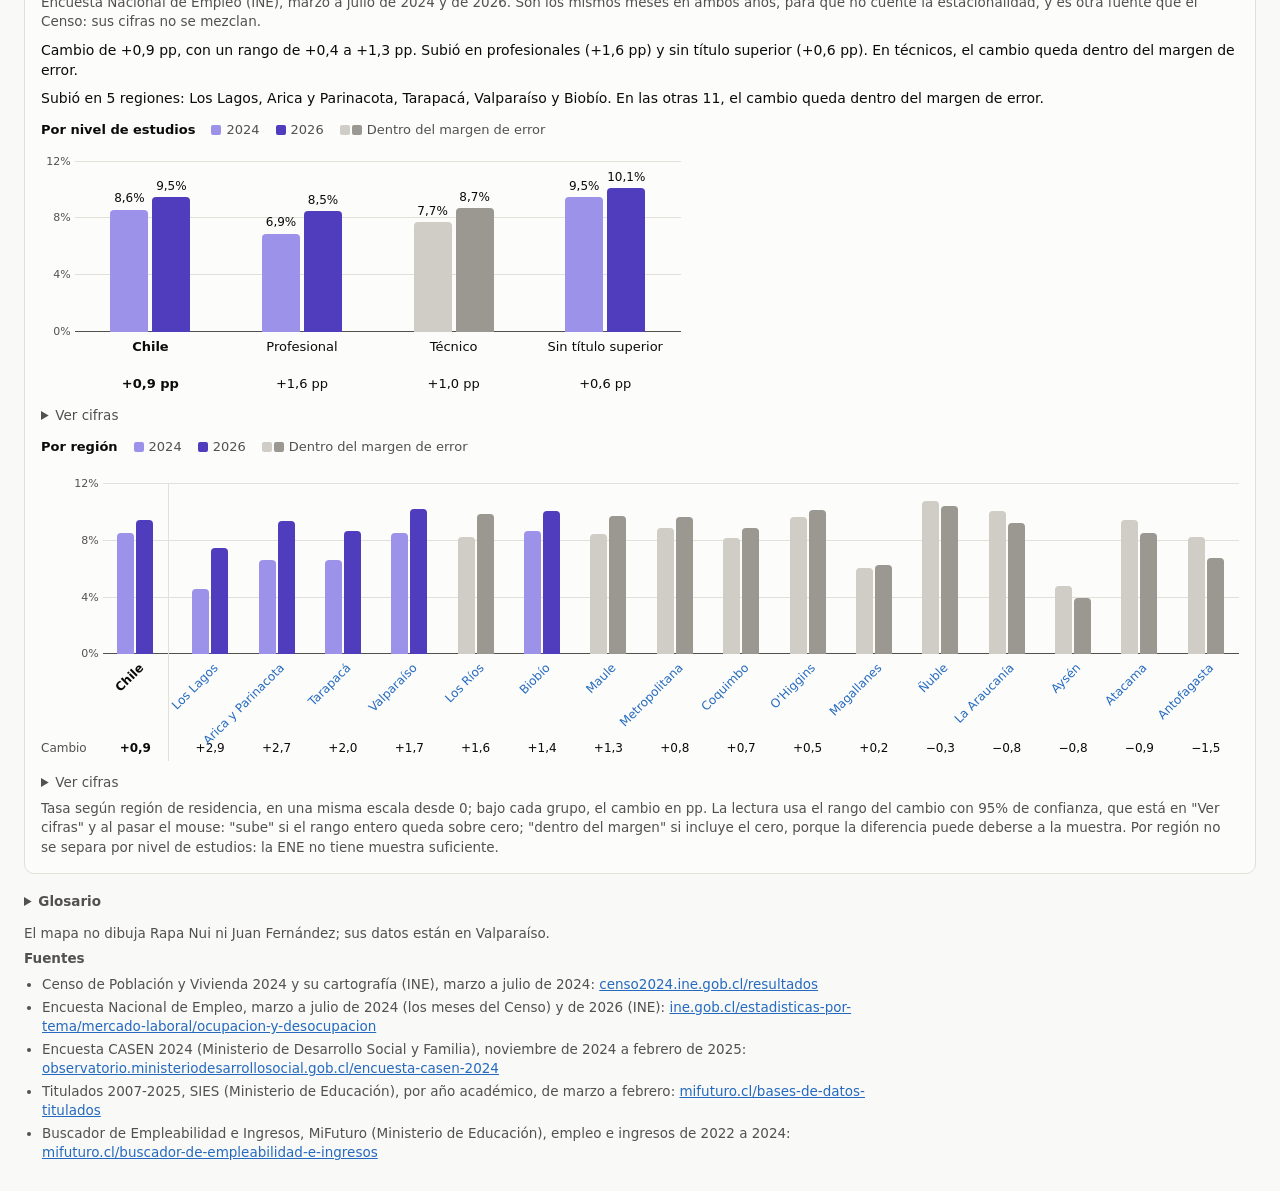
==== commit 9497e050: "Ordena el resumen como gráfico, sus cifras y su aviso, y pinta el CL con los tramos del mapa - Traba" ====
--- a/docs/index.html
+++ b/docs/index.html
@@ -410,8 +410,9 @@
 const vmil=([n,p])=>`${num(n)} (${num(p,1)}%)`;  // En tablas: ocupados estimados (% de la fila), en unidades
 // En texto y gráficos, la ENE se redondea a mil o a millón: es una estimación con muestra y se lee mejor así.
 const enMiles=n=>n>=1e6?`${num(n/1e6,1)} millones`:`${num(n/1000,0)} mil`;
-// Si algún nombre ya lleva "y" (Electricidad y gas), una coma antes del último separa la lista de los nombres.
-const lista=x=>x.length<2?x.join(""):x.slice(0,-1).join(", ")+(x.some(e=>/ y /.test(e))?", y ":" y ")+x[x.length-1];
+// Si el último o el penúltimo nombre ya lleva "y" (Electricidad y gas), una coma antes del último separa la lista de los
+// nombres. Un nombre con "y" más atrás ya queda entre comas, y ahí la coma sobra ("Tarapacá, Valparaíso y Biobío").
+const lista=x=>x.length<2?x.join(""):x.slice(0,-1).join(", ")+(x.slice(-2).some(e=>/ y /.test(e))?", y ":" y ")+x[x.length-1];
 // % con título técnico o profesional, desde las personas y no desde los porcentajes ya redondeados.
 const conTitulo=filas=>100*(filas[0][0]+filas[1][0])/(filas[0][0]+filas[1][0]+filas[2][0]);
 // "4 de cada 10" se entiende más rápido que un porcentaje; la cifra exacta queda al lado.
@@ -588,17 +589,20 @@
   (compacto?`<div class="evc-rotulos" aria-hidden="true"><span>Cambio</span></div>`:"")+
   `<div class="evc-grilla" aria-hidden="true">${marcas.map(m=>`<span style="bottom:${pos(m)}%"><small>${m}%</small></span>`).join("")}</div>`+
   grupos.map(grupo).join("")+`</div></div></figure>`}
-// Tabla gemela de los dos gráficos: todas las cifras, para quien no ve el gráfico o quiere el detalle sin pasar el mouse.
-function tablaEvolucion(filas){const c=EVO.chile;
- const tr=(t,d,k)=>`<tr class="${k}"><td>${t}</td><td class="n">${num(d.t24,1)}%</td><td class="n">${num(d.t26,1)}%</td>`+
+// Tablas gemelas, una bajo cada gráfico (nivel y región): todas las cifras, para quien no ve el gráfico o quiere el detalle
+// sin pasar el mouse. Chile va en las dos, como en los gráficos.
+function tablaEvolucion(titulo,filas){const c=EVO.chile;
+ const tr=([t,d,k])=>`<tr class="${k}"><td>${t}</td><td class="n">${num(d.t24,1)}%</td><td class="n">${num(d.t26,1)}%</td>`+
   `<td class="n">${ppTxt(d.dif)} pp</td><td class="n">${ppTxt(d.min)} a ${ppTxt(d.max)}</td><td>${LECT_EVO[d.lect]}</td></tr>`;
- return `<details><summary>Ver cifras</summary><div class="tabla-ancha"><table style="margin-top:8px"><thead><tr><th></th><th class="n">2024</th><th class="n">2026</th>`+
+ return `<details><summary>Ver cifras</summary><div class="tabla-ancha"><table style="margin-top:8px"><thead><tr><th>${titulo}</th><th class="n">2024</th><th class="n">2026</th>`+
   `<th class="n">Cambio</th><th class="n">Rango del cambio (95%)</th><th>Lectura</th></tr></thead><tbody>`+
-  tr("Chile",c,"total")+NIVELES.map(([k,t])=>tr(t,EVO.niveles[k],"")).join("")+filas.map(([r,d],i)=>tr(nomReg(r),d,i?"":"sep")).join("")+`</tbody></table></div></details>`}
+  [["Chile",c,"total"],...filas].map(tr).join("")+`</tbody></table></div></details>`}
 function graficosEvolucion(filas){const c=EVO.chile,todos=[c,...Object.values(EVO.niveles),...filas.map(([,d])=>d)];
  const tope=Math.ceil(Math.max(...todos.flatMap(d=>[d.t24,d.t26]))/4)*4;
  return columnasEvolucion("Por nivel de estudios",[["Chile",c," evc-total"],...NIVELES.map(([k,t])=>[t,EVO.niveles[k],""])],tope)+
-  columnasEvolucion("Por región",[["Chile",c," evc-total",""],...filas.map(([r,d])=>[nomReg(r),d,"",`data-r="${r}"`])],tope,true)+tablaEvolucion(filas)}
+  tablaEvolucion("Nivel",NIVELES.map(([k,t])=>[t,EVO.niveles[k],""]))+
+  columnasEvolucion("Por región",[["Chile",c," evc-total",""],...filas.map(([r,d])=>[nomReg(r),d,"",`data-r="${r}"`])],tope,true)+
+  tablaEvolucion("Región",filas.map(([r,d])=>[nomReg(r),d,""]))}
 function evolucionHtml(){const f=frasesEvolucion(),c=EVO.chile;
  const filas=Object.entries(EVO.regiones).sort((a,b)=>b[1].dif-a[1].dif||a[0]-b[0]);
  const titulo=c.lect==="sin_cambio_claro"?`La desocupación pasó de ${num(c.t24,1)}% en 2024 a ${num(c.t26,1)}% en 2026, dentro del margen de error`
@@ -753,11 +757,10 @@
   `en asalariados es ${num(n.Sin_titulo.asa[1],1)}% y ${num(n.Profesional.asa[1],1)}%. ${edadFormalidad()}</p>
  <p style="margin:8px 0 0">`+
   // Segundo párrafo: dónde (actividad y región). En uno solo, el título y el rubro se leían como una lista sin pausa.
-  `Por actividad, ${fraseActividad()}. ${fraseIndependientes()} `+
+  // La frase por actividad no va aquí: es el título de su gráfico, más abajo, y repetida se leía dos veces.
+  `${fraseIndependientes()} `+
   `${frasesRegion()}</p>
  ${graficoFormalidadNivel()}
- ${graficoFormalidadActividad()}
- ${graficoFormalidadRegion()}
  <details><summary>Ver cifras</summary>
  <div class="tabla-ancha"><table style="margin-top:8px"><thead><tr><th>Nivel<br><span class="nota">ocupados (% del grupo)</span></th><th class="n">Total</th><th class="n">Formal</th><th class="n">Informal</th></tr></thead><tbody>`+
   // Un bloque por panel del gráfico, en el mismo orden, como la tabla por edad. Antes eran dos tablas con los mismos ocupados
@@ -770,6 +773,10 @@
  ${tablaEdad(false)}${cuadreEdad(false)}
  ${tablaEdad(true)}${cuadreEdad(true)}
  <p class="nota" style="margin:6px 0 0">Ocupados estimados (% dentro de cada grupo, nivel y edad): formal más informal suman 100. Chile es la suma de las filas de abajo, asalariados e independientes de los tres niveles, con su propio % y margen; Total suma los cinco tramos. El margen de error (95%) de cada celda aparece al pasar el mouse. De 18 a 24 años, los independientes con título son muy pocos en la muestra y no son fiables. Fuera quedan 15 a 17 años y 65 o más, la edad de jubilación: también trabajan y son activos, pero ahí trabajar ya es opcional. La comparación a igual edad del texto usa de 25 a 64.</p>
+ </details>
+ ${graficoFormalidadActividad()}
+ ${graficoFormalidadRegion()}
+ <details><summary>Ver cifras</summary>
  <div class="tabla-ancha"><table style="margin-top:8px"><thead><tr><th>Región<br><span class="nota">ocupados (%)</span></th><th class="n">Formal</th><th class="n">Informal</th><th class="n">Independientes</th></tr></thead><tbody>`+
   [["Chile",c,"total"],...DATOS.orden.map(r=>[DATOS.regiones[r],FOR.regiones[r],""])].map(([t,d,k])=>
    `<tr class="${k}"><td>${esc(t)}</td>${celda(d.for)}${celda(d.inf)}${celda(d.ind)}</tr>`).join("")+`</tbody></table></div>
@@ -801,10 +808,12 @@
 // Barras horizontales: lo que se lee es cada actividad con su región y su CL, no cuántas caen en un tramo.
 function graficoCL(){
  const filas=DATOS.actividades.map(a=>({a,r:a.nacional.mas_peso.r,v:a.regiones[a.nacional.mas_peso.r]})).sort((x,y)=>y.v.peso-x.v.peso);
+ // Misma regla de lectura que el mapa (cifra visible): las que no concentran en su región de mayor CL no lo hacen en ninguna.
+ const similares=filas.filter(({v})=>v.lectura!=="concentra");
  // Escala desde 0 hasta el entero sobre el mayor CL: una barra desde 0 no exagera las diferencias.
  const tope=Math.ceil(filas[0].v.peso),pos=x=>100*x/tope;
  return `<figure class="graf-cl" style="margin-left:0;margin-right:0"><figcaption class="gs-leyenda"><span><strong style="color:var(--t1)">Región donde más pesa cada actividad</strong></span>`+
-  `<span><span class="ref"></span>CL 1: pesa lo mismo que en Chile</span></figcaption>`+
+  `<span><span class="ref"></span>CL 1: pesa lo mismo que en Chile</span><span>Color: tramo del mapa</span></figcaption>`+
   // Fila de referencia: en Chile toda actividad tiene CL 1, porque Chile es la base con que se compara cada región.
   `<div class="cl-fila cl-total" role="img" tabindex="0" aria-label="Chile: CL 1 en todas las actividades, es la base de comparación" `+
   `data-tip="<strong>Chile</strong><br>CL 1 en todas las actividades:<br>es la base con que se compara cada región"><span class="cl-nombre">Chile <span class="cl-reg">· todas las actividades</span></span>`+
@@ -814,11 +823,13 @@
    if(a.alerta_fuente)partes.push("⚠ Censo y ENE difieren en el tamaño de esta actividad");
    return `<button class="cl-fila" data-a="${a.ciiu}" data-tip="${`<strong>${esc(a.corto)}</strong><br>${partes.join("<br>")}`.replace(/"/g,"&quot;")}" aria-label="${esc(a.corto)}, ${partes.join(", ")}">`+
     `<span class="cl-nombre">${esc(a.corto)}${a.alerta_fuente?' <span class="cl-alerta">⚠</span>':""} <span class="cl-reg">· ${nomReg(r)}</span></span>`+
-    `<span class="cl-barra" aria-hidden="true"><i style="width:${pos(v.peso)}%"></i><b style="left:${pos(1)}%"></b>`+
+    // Color del tramo del mapa: bajo 1,2 la actividad se lee "similar a Chile" y va en gris, como en el mapa.
+    `<span class="cl-barra" aria-hidden="true"><i style="width:${pos(v.peso)}%;background:${relleno(v)}"></i><b style="left:${pos(1)}%"></b>`+
     // La cifra va pegada al extremo de su barra: en una columna aparte quedaba lejos de las barras cortas.
     `<span class="cl-valor" style="left:calc(${pos(v.peso)}% + 6px)">${v.peso_txt}</span></span></button>`}).join("")+
   `</figure><p class="nota" style="margin:2px 0 8px">CL: cuántas veces pesa la actividad en la región respecto de su peso en Chile, según lugar de trabajo. `+
-  `Un CL alto en una región pequeña puede corresponder a pocos ocupados: sus cifras se ven al pasar el mouse. ⚠ Censo y ENE difieren en el tamaño de esta actividad.</p>`}
+  `Un CL alto en una región pequeña puede corresponder a pocos ocupados: sus cifras se ven al pasar el mouse. ⚠ Censo y ENE difieren en el tamaño de esta actividad.`+
+  (similares.length?` ${lista(similares.map(({a})=>esc(a.corto)))} no ${similares.length===1?"llega":"llegan"} a CL 1,2 en ninguna región: ${similares.length===1?"se reparte":"se reparten"} de forma parecida a Chile.`:"")+`</p>`}
 // Trabajo por región, 1: una barra 100% por región con el mismo formato y colores que "Situación laboral por nivel de
 // estudios", para que la población se lea igual en ambas secciones. Incluye el tramo sin dato, porque los % de la tabla
 // se calculan sobre toda la población de 15 años o más. Va de mayor a menor desocupación, como dice el título, y las
@@ -914,15 +925,17 @@
   `<div class="evc-grilla" aria-hidden="true">${marcas.map(m=>`<span style="bottom:${pos(m)}%"><small>${m}%</small></span>`).join("")}</div>`+
   grupo("Chile",EST.desocupacion_titulo_chile," evc-total","")+filas.map(([r,v])=>grupo(nomReg(r),v,"",`data-r="${r}"`)).join("")+`</div></div></figure>`+
   `<p class="nota" style="margin:2px 0 0">Bajo cada región, la diferencia en pp (sin título menos con título). Tasa según región de residencia.</p>`}
-// Tabla gemela de los dos gráficos: todas las cifras, para quien no ve el gráfico o quiere el detalle sin pasar el mouse.
-function tablaEstudios(){const filas=Object.entries(EST.desocupacion_titulo).sort((a,b)=>(b[1][1]-b[1][0])-(a[1][1]-a[1][0])||a[0]-b[0]);
- const tr=(t,[c,sn],k)=>`<tr class="${k}"><td>${t}</td><td class="n">${num(c,1)}%</td><td class="n">${num(sn,1)}%</td><td class="n">+${num(sn-c,1)} pp</td></tr>`;
+// Tablas gemelas, una bajo cada gráfico: todas las cifras, para quien no ve el gráfico o quiere el detalle sin pasar el mouse.
+function tablaEstudiosNivel(){
  return `<details><summary>Ver cifras</summary>
  <div class="tabla-ancha"><table style="margin-top:8px"><thead><tr><th>Nivel</th><th class="n">Ocupados</th><th class="n">Desocupados</th><th class="n">Fuera de la fuerza de trabajo</th>`+
   `<th class="n">Tasa de desocupación</th><th class="n">Tasa de participación</th></tr></thead><tbody>${NIVELES.map(([k,t])=>{const x=EST.niveles[k];
    return `<tr><td>${t}</td><td class="n">${num(x.ocupados)} (${num(x.pct,1)}%)</td><td class="n">${num(x.desocupados)}</td><td class="n">${num(x.fuera)}</td>`+
     `<td class="n">${num(x.tasa_desocupacion,1)}%</td><td class="n">${num(x.tasa_participacion,1)}%</td></tr>`}).join("")}</tbody></table></div>
- <p class="nota" style="margin:4px 0 0">Ocupados: entre paréntesis, % del total de ocupados con nivel informado.</p>
+ <p class="nota" style="margin:4px 0 0">Ocupados: entre paréntesis, % del total de ocupados con nivel informado.</p></details>`}
+function tablaEstudiosRegion(){const filas=Object.entries(EST.desocupacion_titulo).sort((a,b)=>(b[1][1]-b[1][0])-(a[1][1]-a[1][0])||a[0]-b[0]);
+ const tr=(t,[c,sn],k)=>`<tr class="${k}"><td>${t}</td><td class="n">${num(c,1)}%</td><td class="n">${num(sn,1)}%</td><td class="n">+${num(sn-c,1)} pp</td></tr>`;
+ return `<details><summary>Ver cifras</summary>
  <div class="tabla-ancha"><table style="margin-top:8px"><thead><tr><th>Región</th><th class="n">Con título técnico o profesional</th><th class="n">Sin título superior</th><th class="n">Diferencia</th></tr></thead><tbody>`+
   tr("Chile",EST.desocupacion_titulo_chile,"total")+filas.map(([r,v])=>tr(nomReg(r),v,"")).join("")+`</tbody></table></div>
  <p class="nota" style="margin:4px 0 0">Tasa de desocupación según región de residencia.</p></details>`}
@@ -1022,19 +1035,19 @@
   `(${num(sinRegion[sinRegion.length-1].pct_sin_region,1)}% a ${num(sinRegion[0].pct_sin_region,1)}%): ${lista(sinRegion.map(a=>esc(a.corto)))}.</p>`:""}
  ${encabezado("sec-lab","Trabajo por región",`La desocupación va de ${num(desMin[1],1)}% en ${enReg(desMin[0])} a ${num(desMax[1],1)}% en ${enReg(desMax[0])}`)}
  ${graficoSituacionRegion()}
+ <details><summary>Ver cifras</summary>
+ <div class="nota">Población de 15 años o más, según región de residencia. Entre paréntesis, % de esa población. Los que trabajan en cada región, vivan o no en ella, están en las cifras de "Llegan o salen a trabajar".</div>
+ <div class="tabla-ancha"><table style="margin-top:8px"><thead><tr><th>Región</th><th class="n">15 años o más</th><th class="n">Ocupados</th>`+
+  `<th class="n">Desocupados</th><th class="n">Fuera de la fuerza de trabajo</th>`+
+  `<th class="n">Tasa de desocupación</th><th class="n">Tasa de participación</th></tr></thead><tbody>`+
+  [["Chile",ch,"total"],...DATOS.orden.map(r=>[DATOS.regiones[r],POB.regiones[r],""])].map(([t,d,k])=>
+   `<tr class="${k}"><td>${esc(t)}</td><td class="n">${num(d.total)}</td><td class="n">${num(d.trabajan)} (${num(d.pct_trabajan,1)}%)</td>`+
+   `<td class="n">${num(d.buscan)} (${num(d.pct_buscan,1)}%)</td><td class="n">${num(d.no_buscan)} (${num(d.pct_no_buscan,1)}%)</td>`+
+   `<td class="n">${num(d.tasa_desocupacion,1)}%</td><td class="n">${num(d.tasa_participacion,1)}%</td></tr>`).join("")+
+  `</tbody></table></div></details>
+ <div class="aviso">La tasa depende de la edad de la población de cada región: por sí sola no basta para comparar el empleo.</div>
  ${graficoTraslado()}
  <details><summary>Ver cifras</summary>
- <div class="nota">Población de 15 años o más, según región de residencia. Entre paréntesis, % de esa población. `+
-  `Ocupados (lugar de trabajo) cuenta a quienes trabajan en la región, vivan o no en ella. `+
-  `En Chile suma menos que por residencia porque ${num(100*(ch.trabajan-ch.lugar_trabajo)/ch.trabajan,1)}% de los ocupados no tiene región de trabajo.</div>
- <div class="tabla-ancha"><table style="margin-top:8px"><thead><tr><th>Región</th><th class="n">15 años o más</th><th class="n">Ocupados (residencia)</th>`+
-  `<th class="n">Ocupados (lugar de trabajo)</th><th class="n">Desocupados</th><th class="n">Fuera de la fuerza de trabajo</th>`+
-  `<th class="n">Tasa de desocupación</th><th class="n">Tasa de participación</th></tr></thead><tbody>`+
-  [["Chile",ch,"total"],...DATOS.orden.map(r=>[DATOS.regiones[r],POB.regiones[r],""])].map(([t,d,k])=>
-   `<tr class="${k}"><td>${esc(t)}</td><td class="n">${num(d.total)}</td><td class="n">${num(d.trabajan)} (${num(d.pct_trabajan,1)}%)</td><td class="n">${num(d.lugar_trabajo)}</td>`+
-   `<td class="n">${num(d.buscan)} (${num(d.pct_buscan,1)}%)</td><td class="n">${num(d.no_buscan)} (${num(d.pct_no_buscan,1)}%)</td>`+
-   `<td class="n">${num(d.tasa_desocupacion,1)}%</td><td class="n">${num(d.tasa_participacion,1)}%</td></tr>`).join("")+
-  `</tbody></table></div>
  <div class="nota" style="margin-top:10px">Traslado entre regiones: ocupados que viven en la región, menos los que no informan dónde trabajan y los que salen, más los que llegan, da los que trabajan en ella.</div>
  <div class="tabla-ancha"><table style="margin-top:8px"><thead><tr><th>Región</th><th class="n">Viven en ella</th><th class="n">No informan dónde trabajan</th>`+
   `<th class="n">Salen</th><th class="n">Llegan</th><th class="n">Trabajan en ella</th><th class="n">Neto por cada 100</th></tr></thead><tbody>`+
@@ -1042,7 +1055,6 @@
    `<tr class="${k}"><td>${esc(t)}</td><td class="n">${num(d.trabajan)}</td><td class="n">${num(d.sin_region_trabajo)}</td><td class="n">${num(d.salen)}</td>`+
    `<td class="n">${num(d.llegan)}</td><td class="n">${num(d.lugar_trabajo)}</td><td class="n">${k?num(0,1):txtNeto(netoTraslado(d))}</td></tr>`).join("")+
   `</tbody></table></div></details>
- <div class="aviso">La tasa depende de la edad de la población de cada región: por sí sola no basta para comparar el empleo.</div>
  ${encabezado("sec-edu","Educación por región",`Población de 15 años o más con título técnico o profesional: de ${num(titMin[1],1)}% en ${enReg(titMin[0])} a ${num(titMax[1],1)}% en ${enReg(titMax[0])}`)}
  ${graficoEducacion()}
  <details><summary>Ver cifras</summary>
@@ -1059,8 +1071,9 @@
  <p style="margin:8px 0 0">${desocTitulo()} ${edadDesoc()}</p>
  <p style="margin:8px 0 0">Tienen título técnico o profesional ${num(EST.pct_con_titulo,1)}% de los ocupados: ${num(EST.sexo.mujeres,1)}% de las mujeres y ${num(EST.sexo.hombres,1)}% de los hombres.</p>
  ${barrasNivel()}
+ ${tablaEstudiosNivel()}
  ${columnasTitulo()}
- ${tablaEstudios()}
+ ${tablaEstudiosRegion()}
  <p class="nota" style="margin:6px 0 0">Estas diferencias no indican causa: no las explica la edad, pero pueden influir otras cosas. `+
   `La comparación por edad deja fuera a quienes no tienen edad en el Censo: ${num(EST.edad.sin_edad[1],0)}% de los activos en ${enReg(EST.edad.sin_edad[0])}, y ${num(EST.edad.sin_edad[2],1)}% o menos en las demás regiones.</p>
  <hr class="separador">${banda("CASEN 2024")}
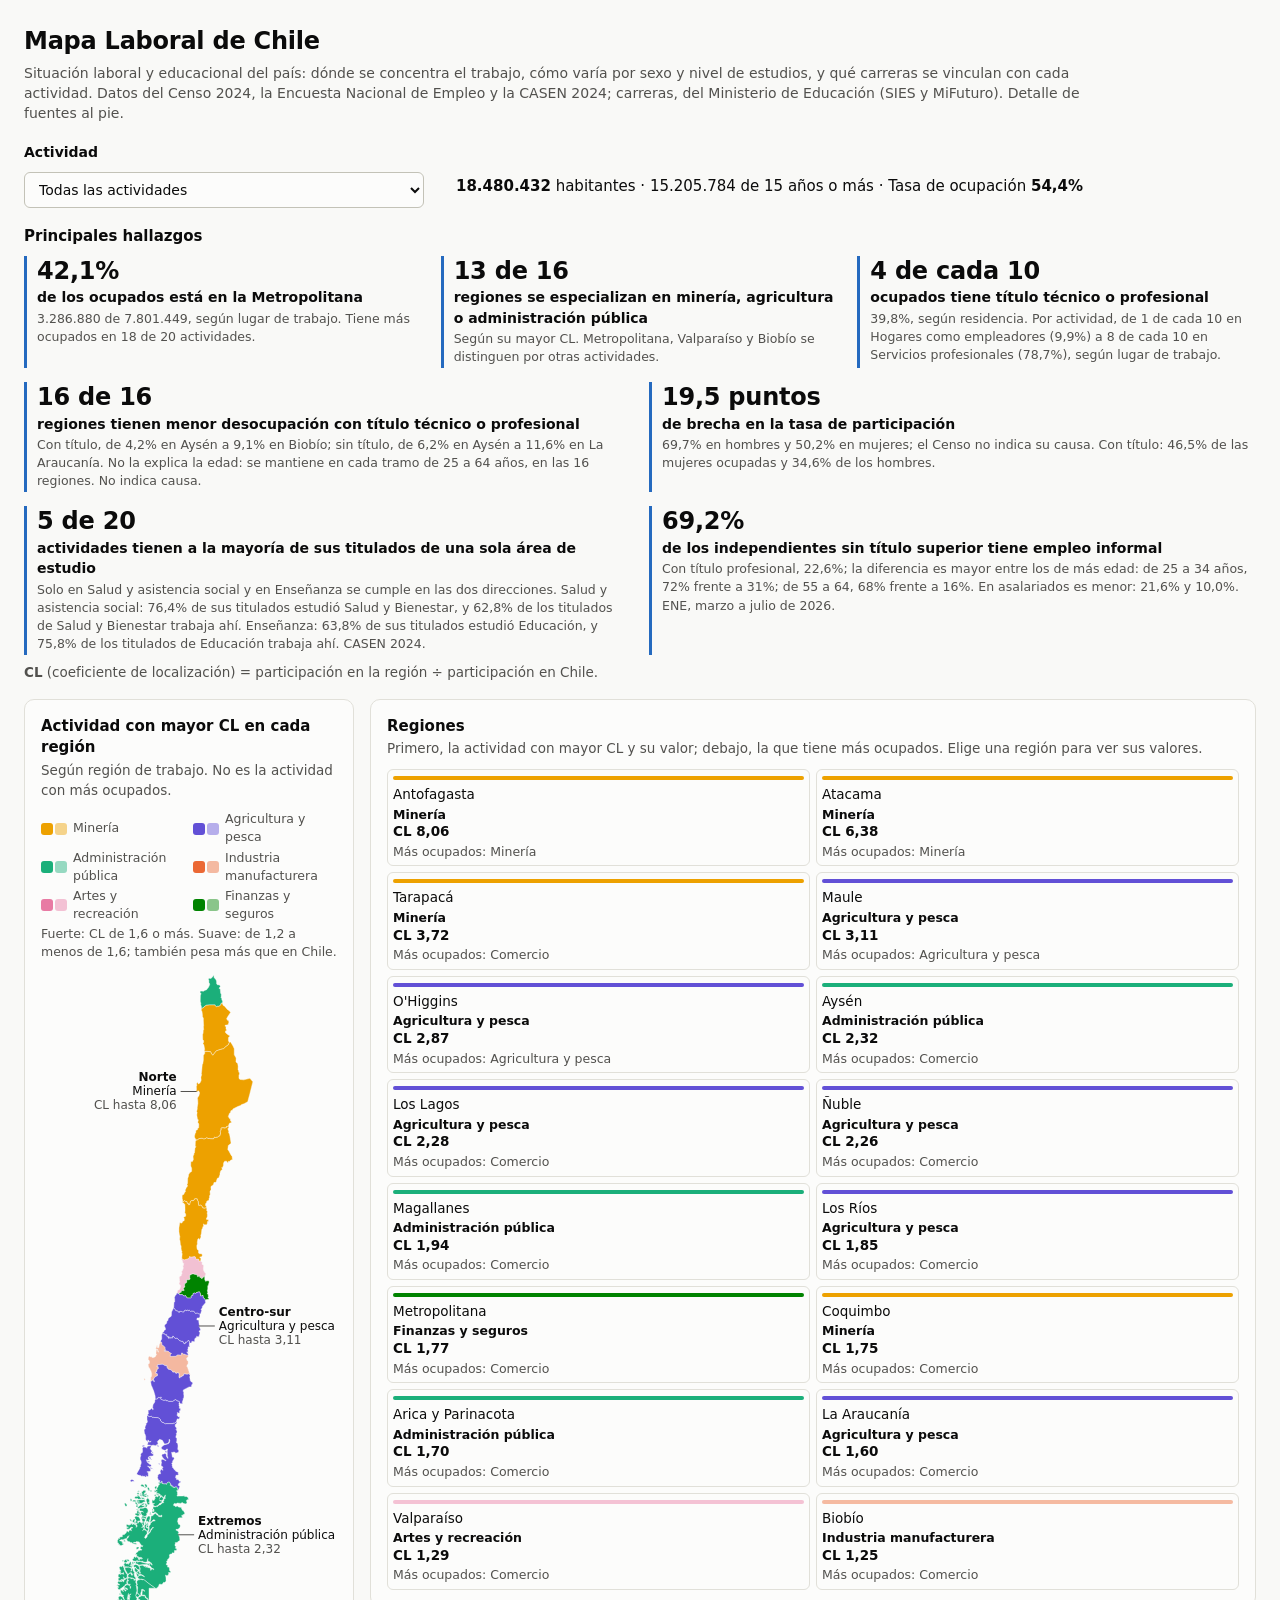
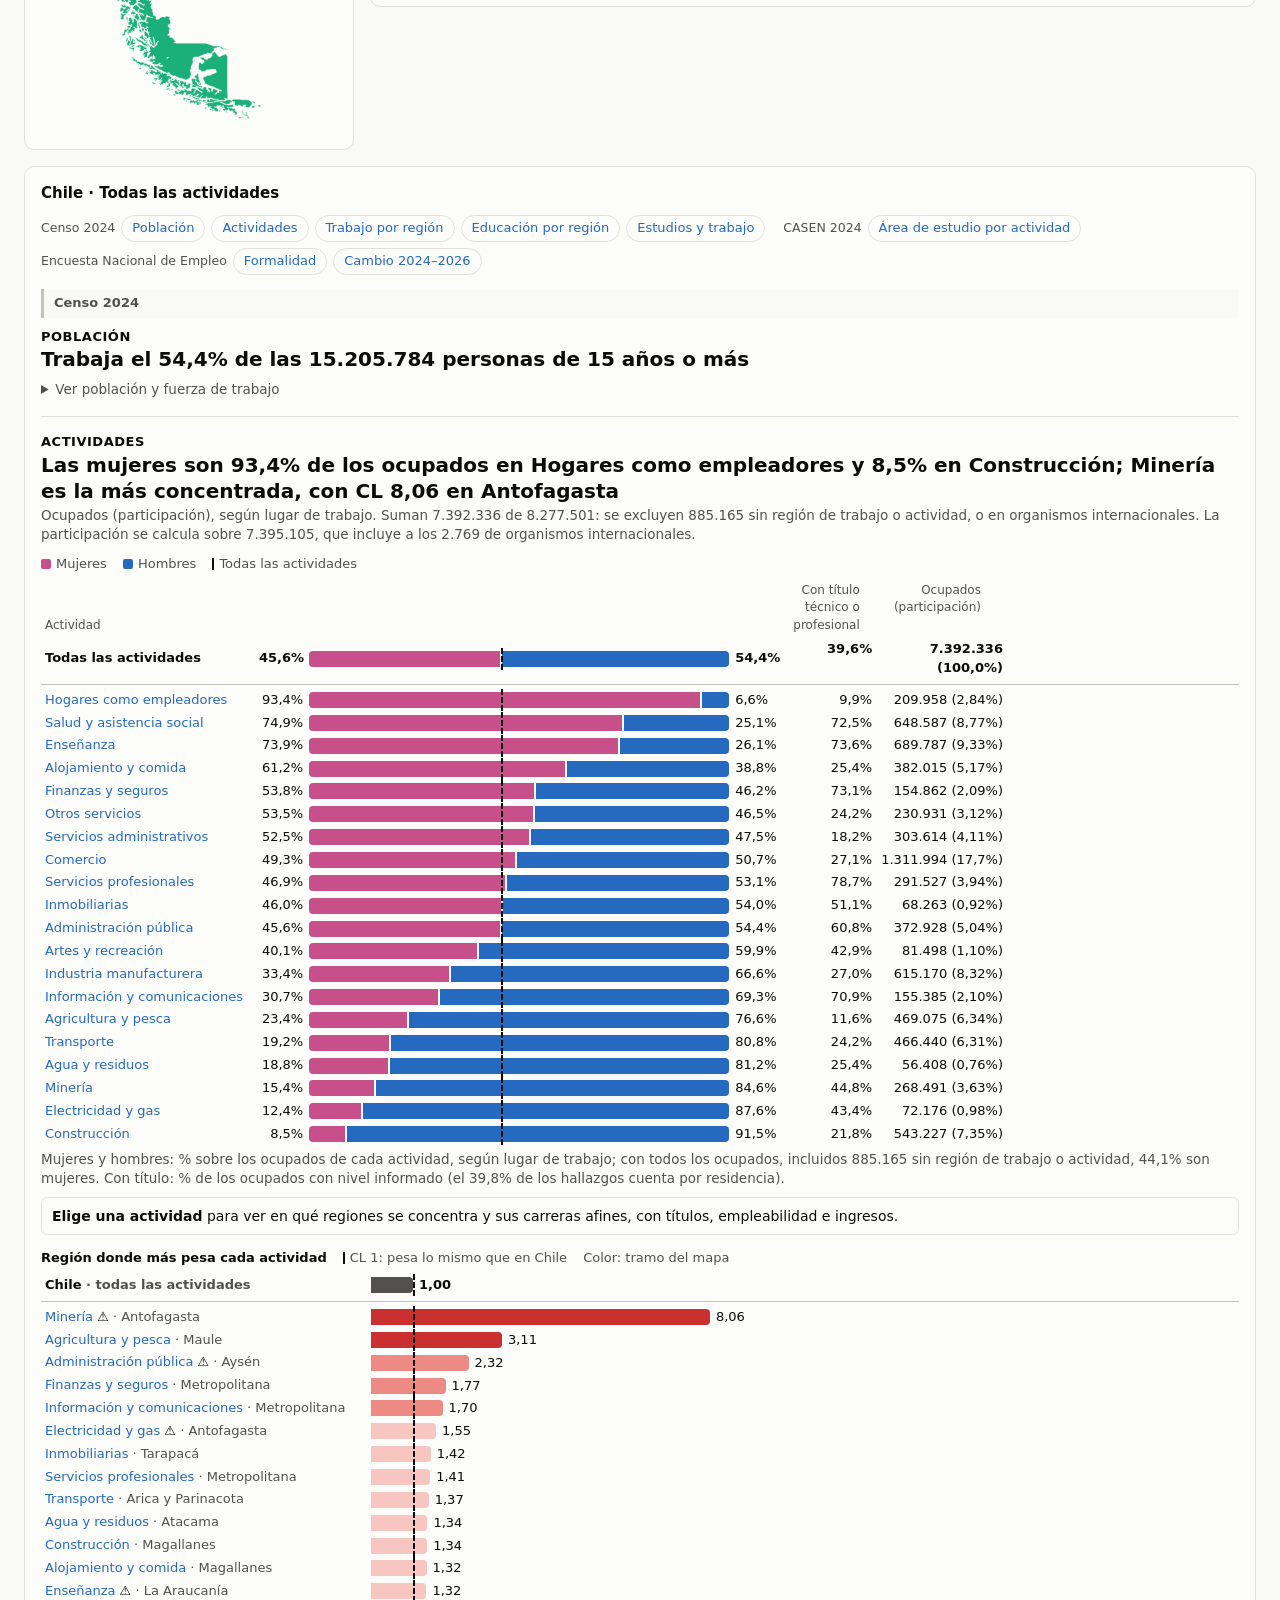
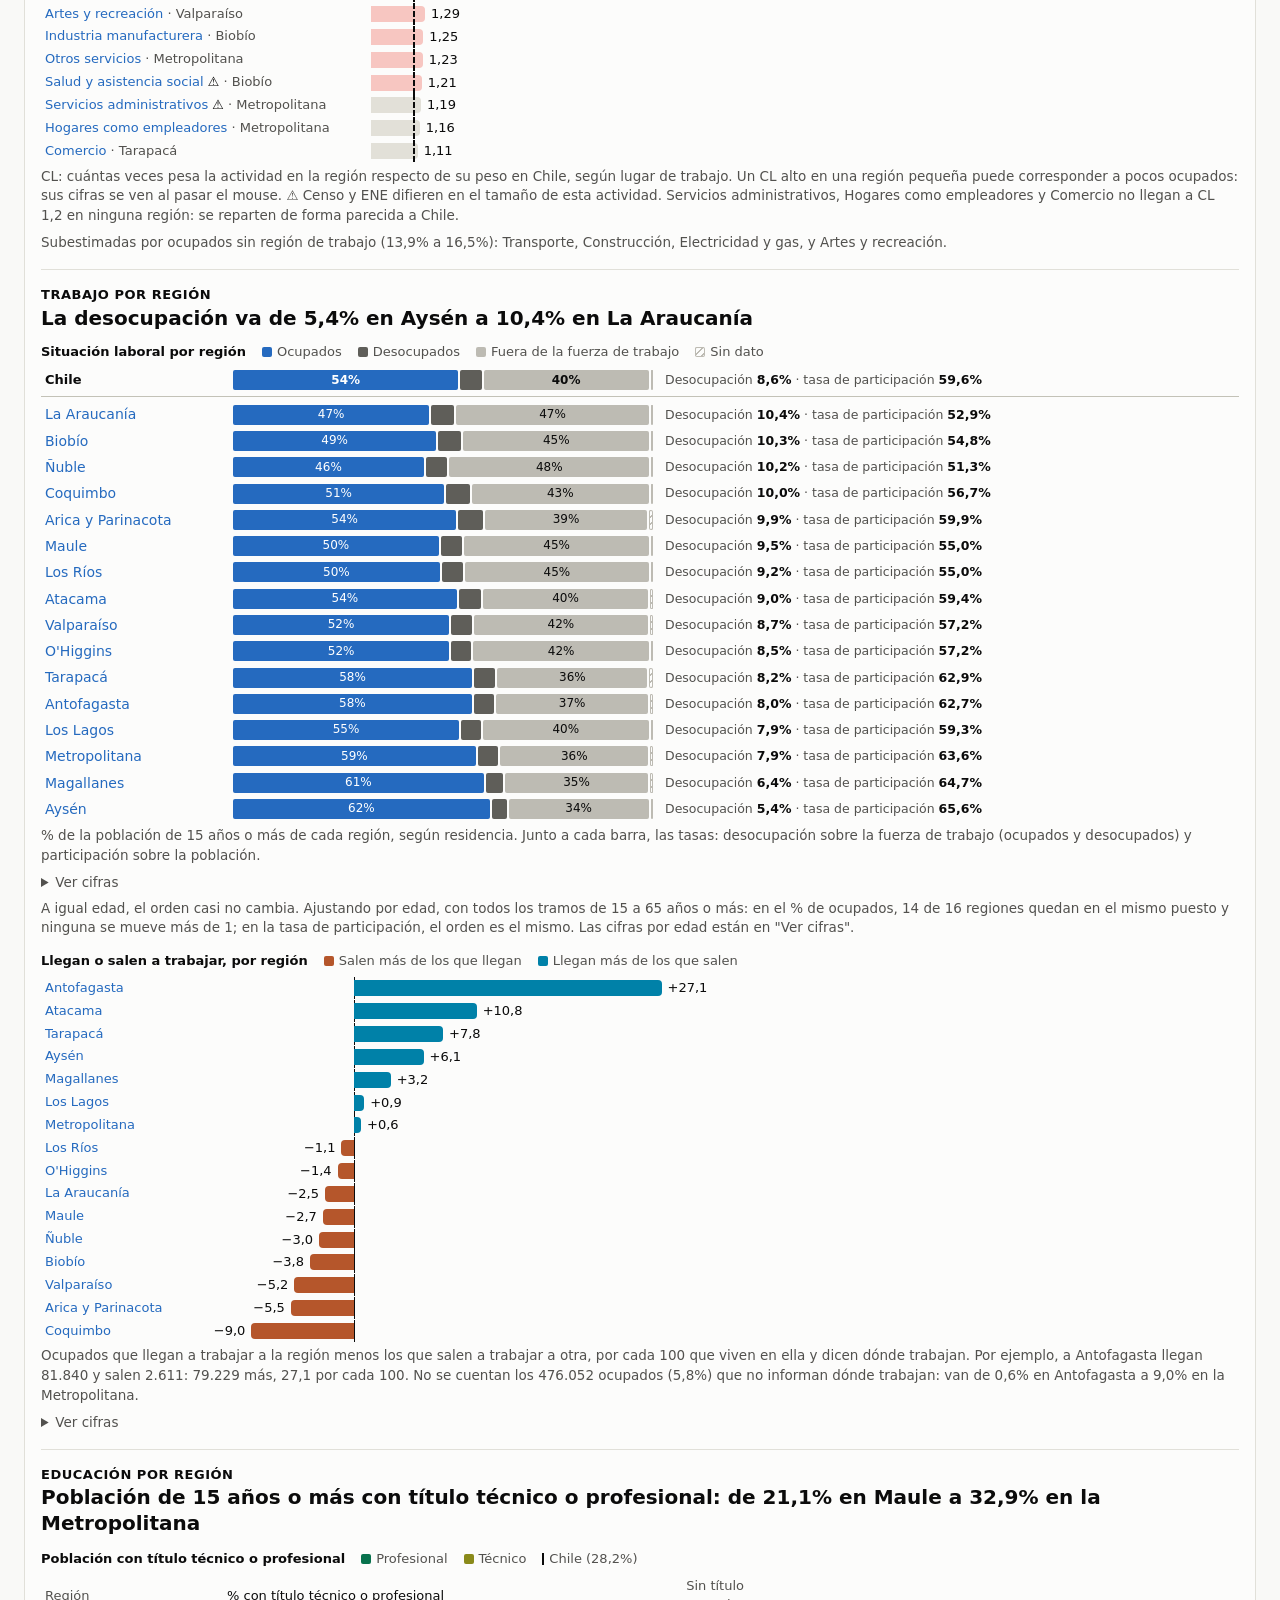
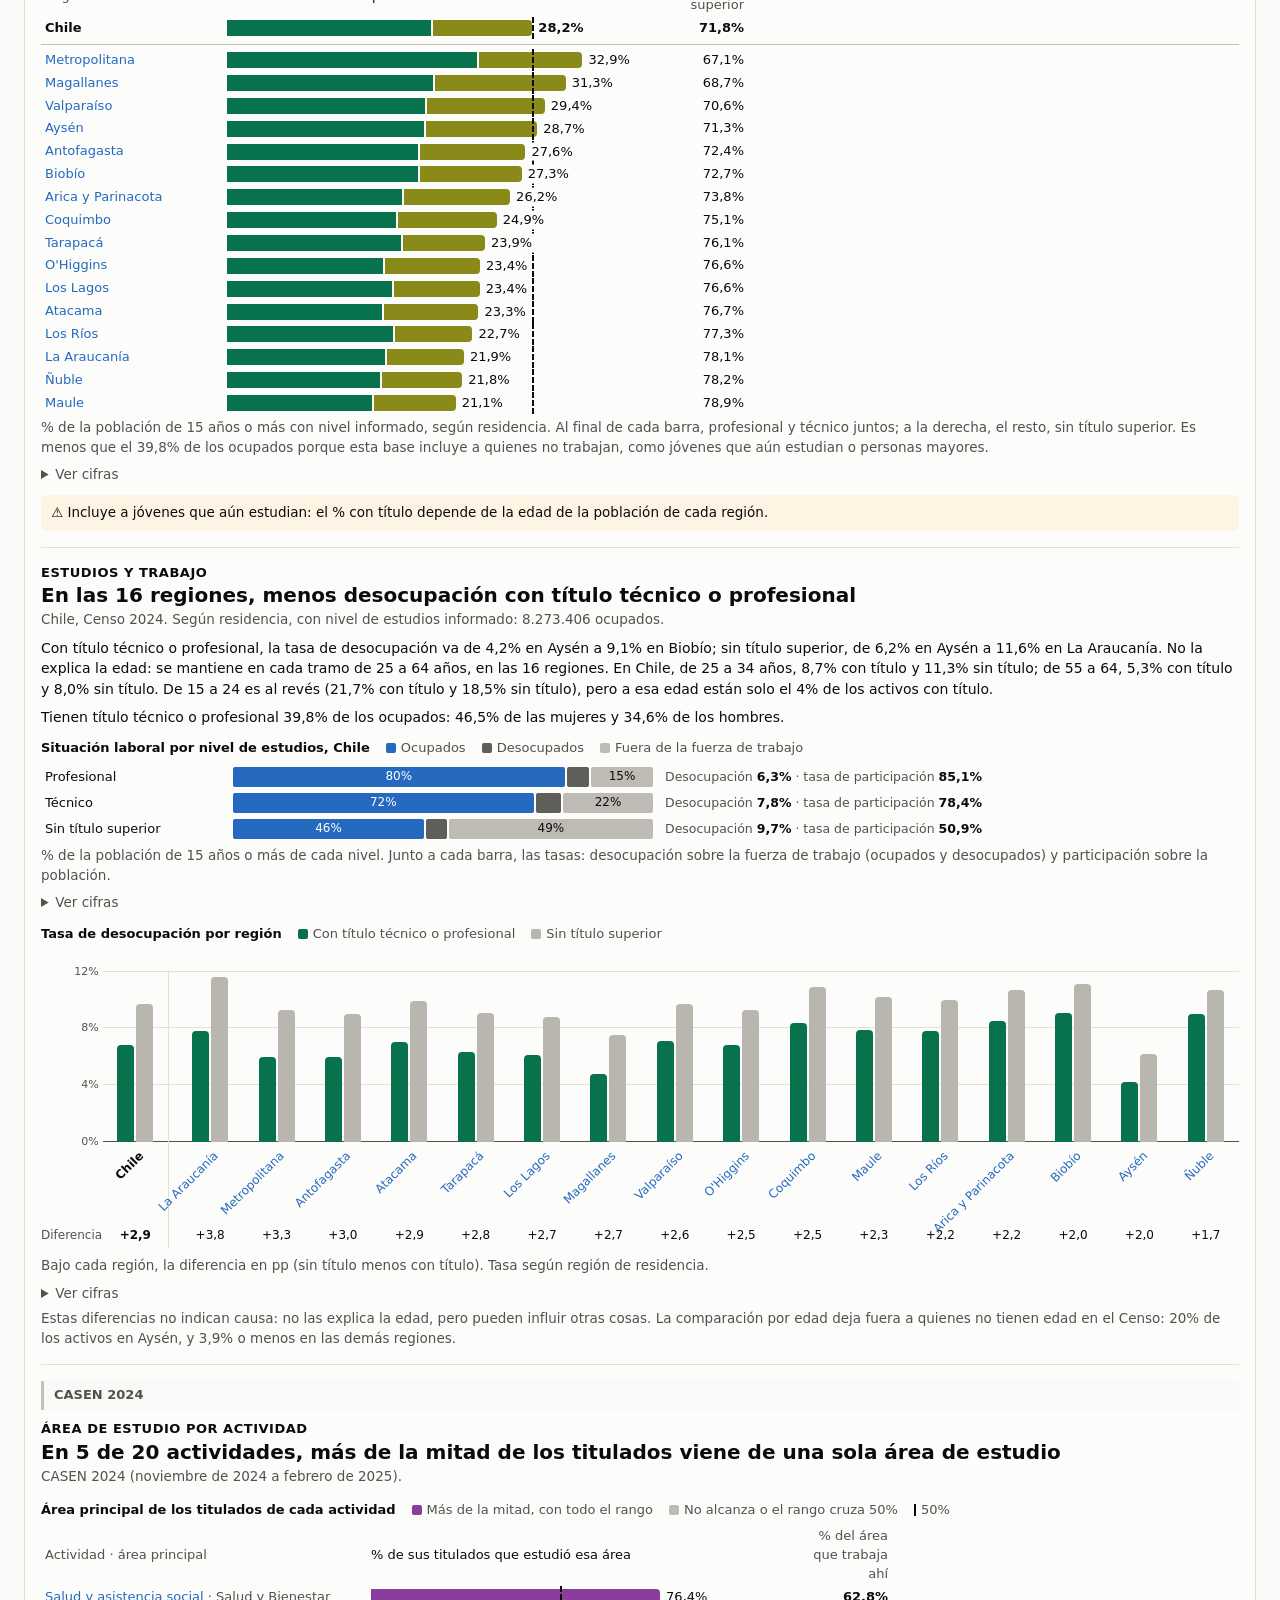
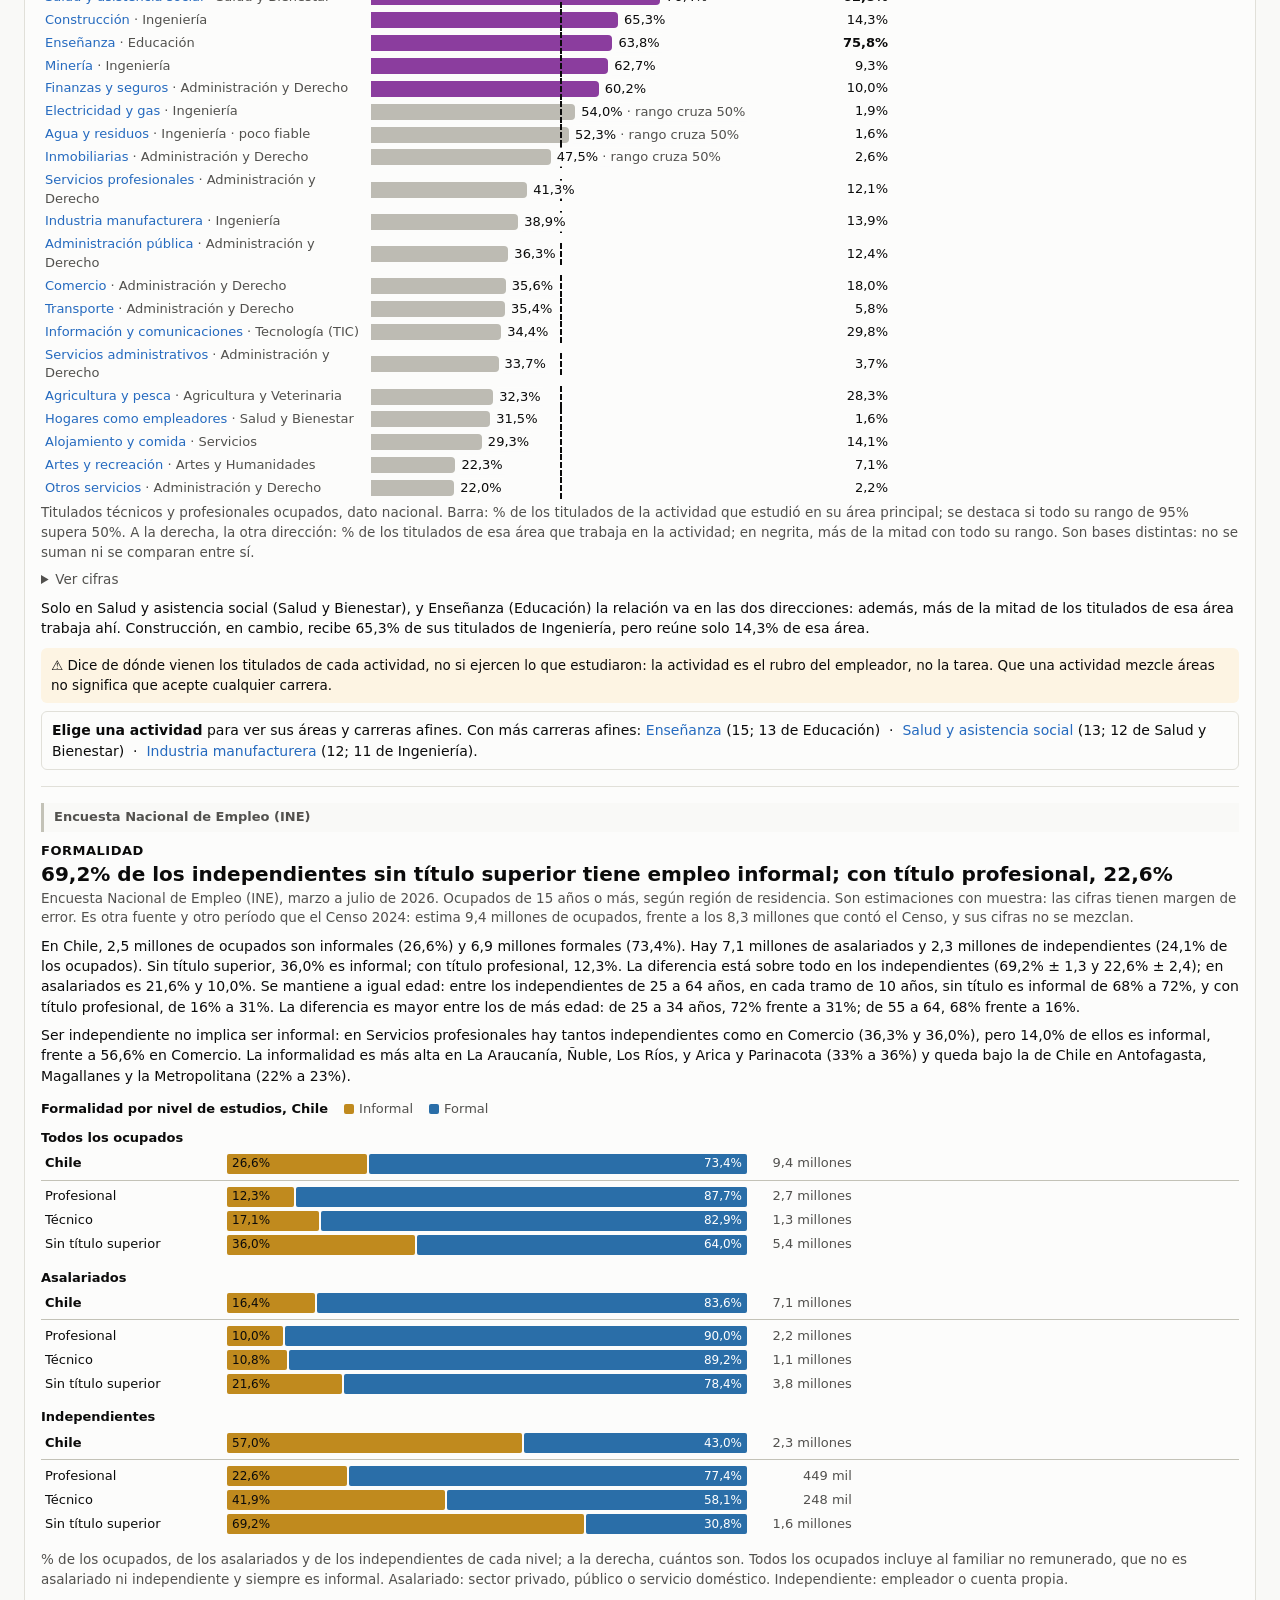
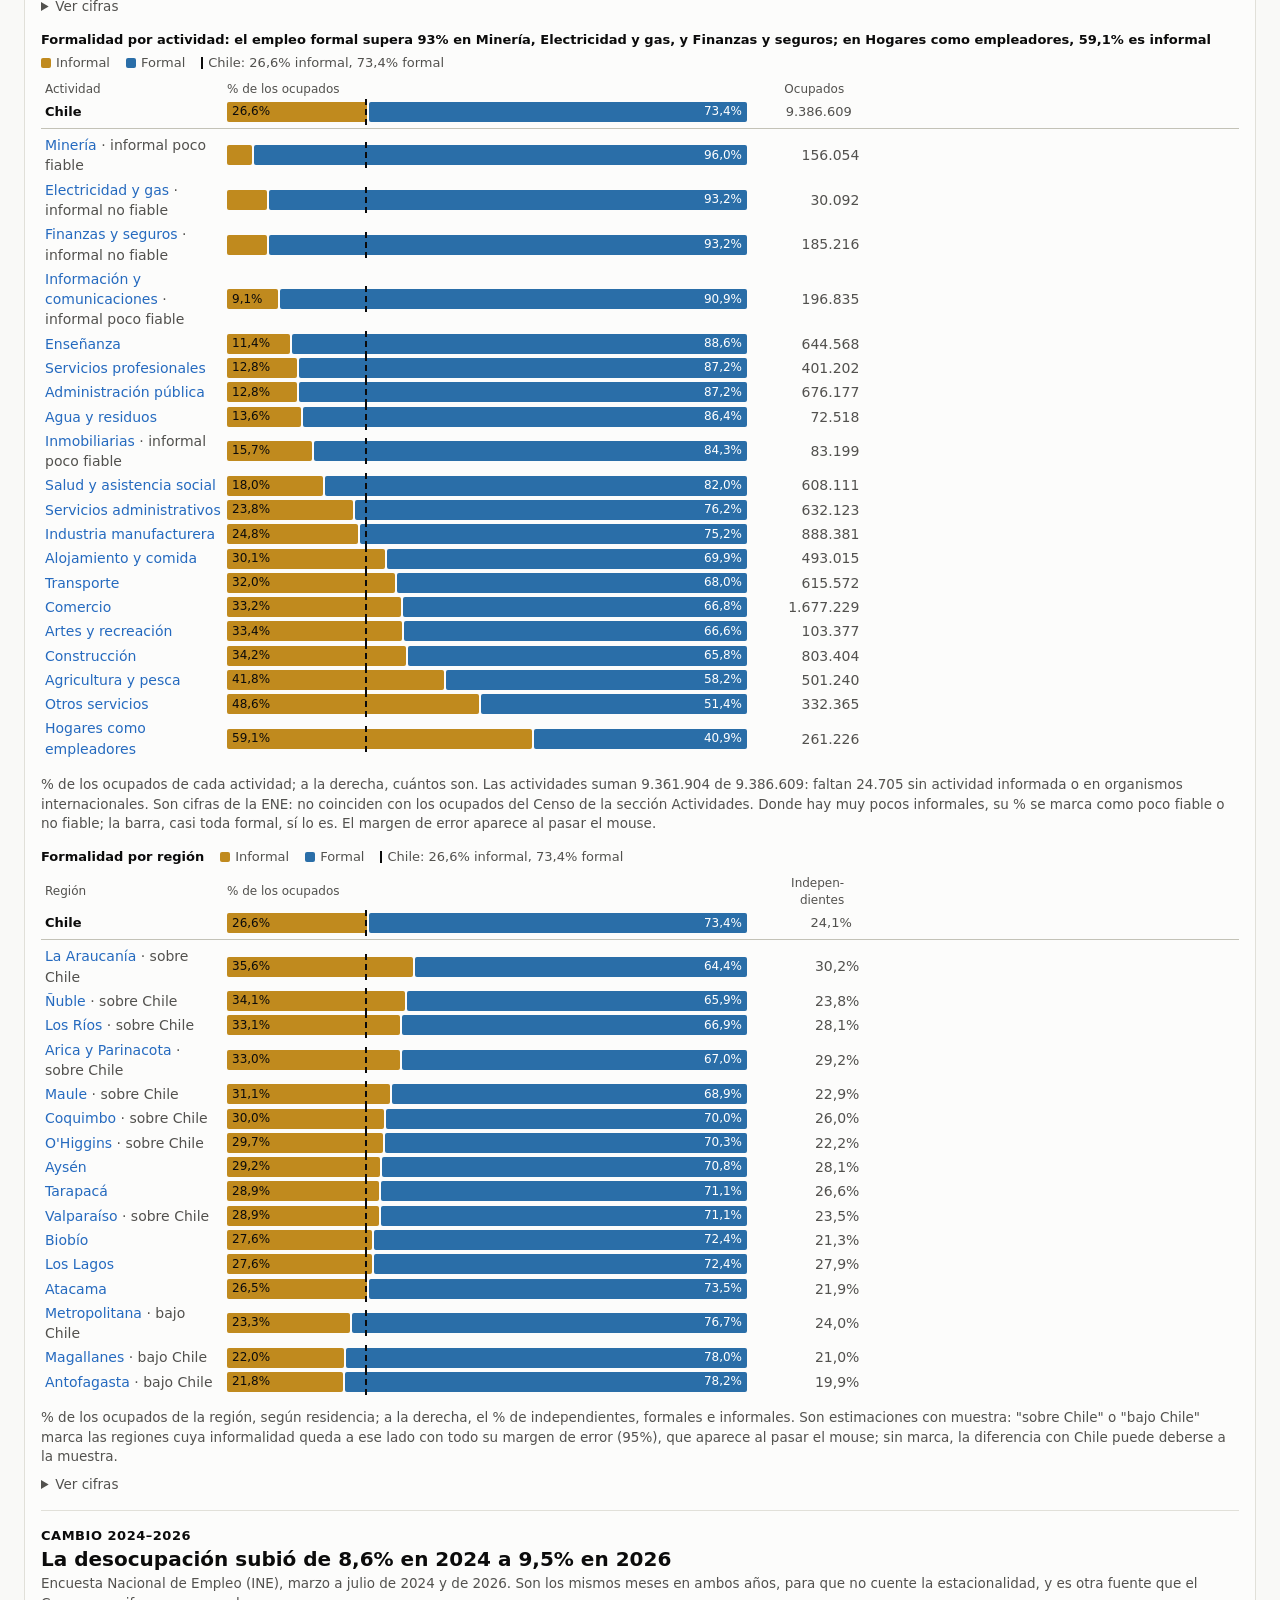
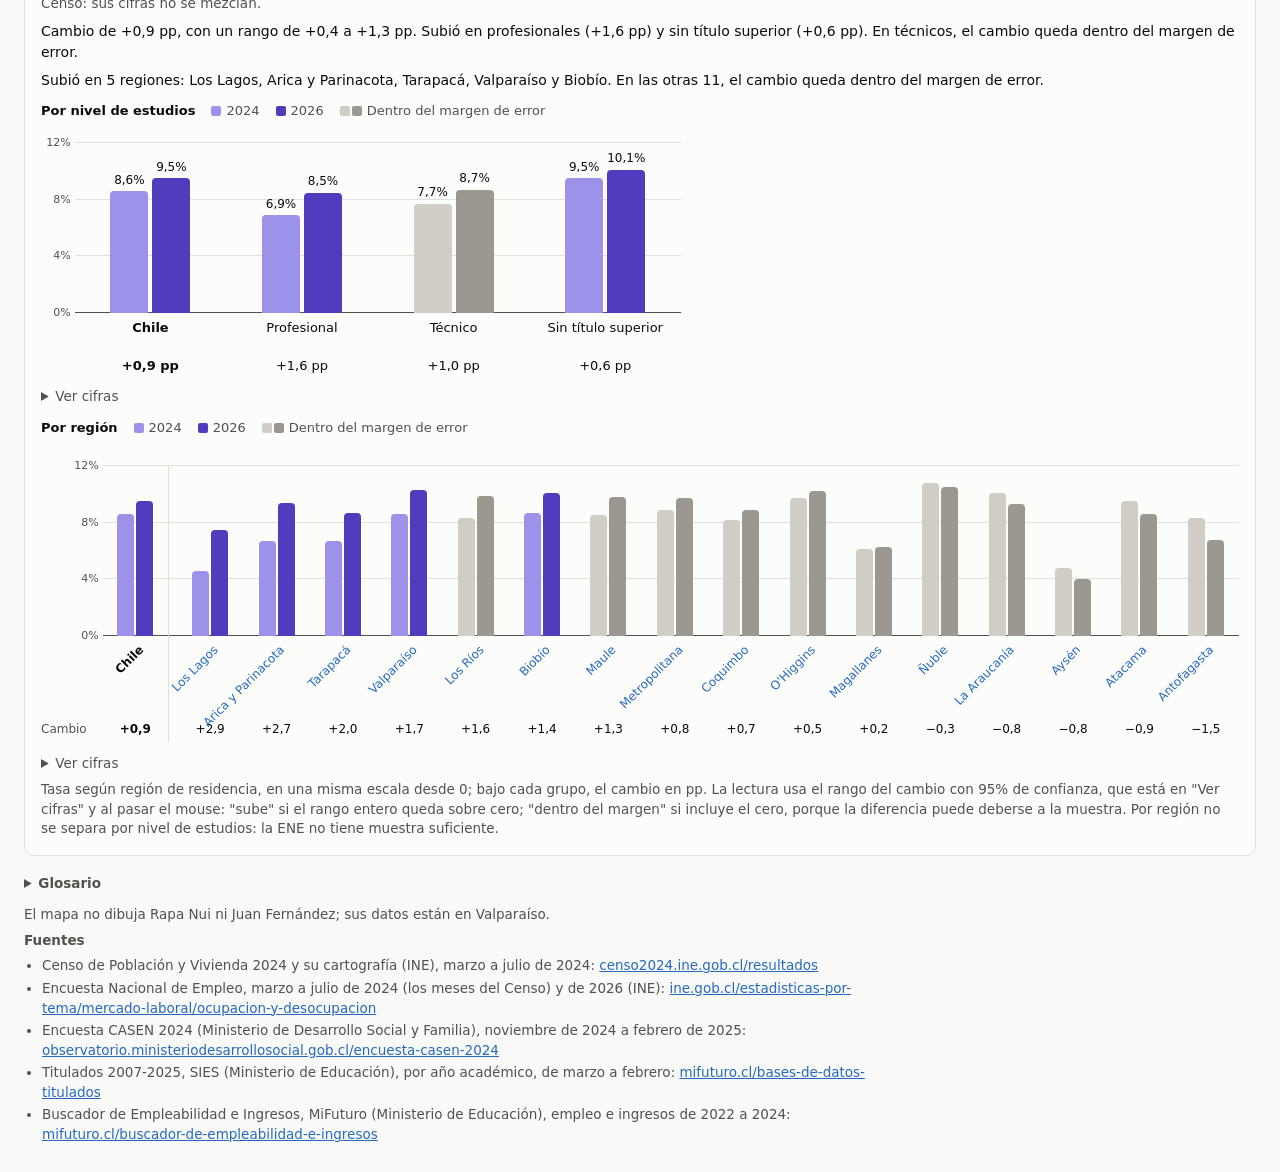
==== commit 64ace69c: "Compara el empleo de las regiones a igual edad con todos los tramos de 15 a 65 o más - Tabla nueva p" ====
--- a/docs/index.html
+++ b/docs/index.html
@@ -100,12 +100,14 @@
 .total td{font-weight:650}
 /* Lo que un lector debe llevarse en segundos va en cifras grandes; el resto queda en los paneles. */
 /* Hallazgos en grilla de 6 pistas: cada tarjeta ocupa 2 (3 por fila) y la última fila se reparte el ancho completo,
-   para que con cualquier cantidad de hallazgos no queden huecos. La cifra va arriba: a su izquierda, en tarjetas de
-   unos 400 px, chocaba con el texto y dejaba poco ancho a la frase. */
+   para que con cualquier cantidad de hallazgos no queden huecos. Si sobra una sola (7 tarjetas), las 4 últimas van de
+   a dos (3 + 2 + 2): sola a lo ancho, su frase quedaba en líneas de unos 165 caracteres, el doble de lo que se lee
+   cómodo. La cifra va arriba: a su izquierda, en tarjetas de unos 400 px, chocaba con el texto y dejaba poco ancho a
+   la frase. */
 .kpis{display:grid;grid-template-columns:repeat(6,minmax(0,1fr));gap:14px 18px;margin:0 0 8px}
 .kpi{grid-column:span 2}
 .kpi:last-child:nth-child(3n+2),.kpi:nth-last-child(2):nth-child(3n+1){grid-column:span 3}
-.kpi:last-child:nth-child(3n+1){grid-column:1/-1}
+@media(min-width:1181px){.kpi:first-child:nth-last-child(3n+4)~.kpi:nth-last-child(-n+4),.kpi:first-child:nth-last-child(4){grid-column:span 3}}
 .kpis[hidden]{display:none}
 .kpis-t{margin:0 0 8px}
 /* La cifra no se corta en dos líneas ("4 de cada / 10"): se achica con el ancho de la tarjeta. */
@@ -387,7 +389,7 @@
 <div id="tip" role="status"></div>
 </div>
 <script>
-const DATOS={"actividades": [{"ciiu": "A", "glosa": "Agricultura, ganadería, silvicultura y pesca", "corto": "Agricultura y pesca", "pct_nacional": 6.34, "pct_sin_region": 3.2, "alerta_fuente": false, "nacional": {"ocupados": 469075, "censo_total": 484597, "ene_ocupados": 525071, "ene_pct": 5.7, "conc": 9, "mas_personas": {"r": 7, "n": 81445, "pct": 17.4}, "mas_peso": {"r": 7, "txt": "3,11"}}, "sexo": {"h": 359393, "m": 109682, "pct_h": 76.6, "pct_m": 23.4, "part_h": 8.93, "part_m": 3.25}, "regiones": {"1": {"ocupados": 2949, "pct": 1.76, "peso": 0.277446, "clase": 0, "peso_txt": "0,28", "lectura": "bajo_lo_nacional", "ene_peso_txt": "0,35", "ene_lectura": "sin_muestra", "h": 2266, "pct_h": 2.33, "m": 683, "pct_m": 0.97, "niveles": [[156, 5.3, 116, 40, 5.1, 5.9], [112, 3.8, 92, 20, 4.1, 2.9], [2681, 90.9, 2058, 623, 90.8, 91.2]]}, "2": {"ocupados": 2639, "pct": 0.76, "peso": 0.119455, "clase": 0, "peso_txt": "0,12", "lectura": "bajo_lo_nacional", "ene_peso_txt": "0,17", "ene_lectura": "sin_muestra", "h": 2225, "pct_h": 1.0, "m": 414, "pct_m": 0.33, "niveles": [[101, 3.8, 72, 29, 3.2, 7.0], [102, 3.9, 78, 24, 3.5, 5.8], [2435, 92.3, 2074, 361, 93.3, 87.2]]}, "3": {"ocupados": 5529, "pct": 4.09, "peso": 0.644821, "clase": 2, "peso_txt": "0,64", "lectura": "bajo_lo_nacional", "ene_peso_txt": "0,73", "ene_lectura": "bajo_lo_nacional", "h": 4463, "pct_h": 5.4, "m": 1066, "pct_m": 2.03, "niveles": [[235, 4.3, 174, 61, 3.9, 5.7], [214, 3.9, 146, 68, 3.3, 6.4], [5076, 91.9, 4139, 937, 92.8, 87.9]]}, "4": {"ocupados": 25630, "pct": 8.65, "peso": 1.364318, "clase": 4, "peso_txt": "1,36", "lectura": "concentra", "ene_peso_txt": "1,67", "ene_lectura": "concentra", "h": 20023, "pct_h": 12.51, "m": 5607, "pct_m": 4.12, "niveles": [[1080, 4.2, 716, 364, 3.6, 6.5], [885, 3.5, 562, 323, 2.8, 5.8], [23648, 92.3, 18731, 4917, 93.6, 87.7]]}, "5": {"ocupados": 40432, "pct": 5.73, "peso": 0.902797, "clase": 3, "peso_txt": "0,90", "lectura": "similar", "ene_peso_txt": "0,89", "ene_lectura": "similar", "h": 29763, "pct_h": 7.92, "m": 10669, "pct_m": 3.23, "niveles": [[2346, 5.8, 1490, 856, 5.0, 8.0], [2201, 5.4, 1346, 855, 4.5, 8.0], [35856, 88.7, 26908, 8948, 90.5, 83.9]]}, "6": {"ocupados": 70084, "pct": 18.19, "peso": 2.867533, "clase": 6, "peso_txt": "2,87", "lectura": "concentra", "ene_peso_txt": "2,69", "ene_lectura": "concentra", "h": 51247, "pct_h": 22.98, "m": 18837, "pct_m": 11.61, "niveles": [[3984, 5.7, 2600, 1384, 5.1, 7.3], [3539, 5.1, 2150, 1389, 4.2, 7.4], [62540, 89.3, 46477, 16063, 90.7, 85.3]]}, "7": {"ocupados": 81445, "pct": 19.76, "peso": 3.114981, "clase": 6, "peso_txt": "3,11", "lectura": "concentra", "ene_peso_txt": "3,12", "ene_lectura": "concentra", "h": 60863, "pct_h": 25.93, "m": 20582, "pct_m": 11.6, "niveles": [[3864, 4.7, 2659, 1205, 4.4, 5.9], [3309, 4.1, 1996, 1313, 3.3, 6.4], [74245, 91.2, 56186, 18059, 92.3, 87.8]]}, "8": {"ocupados": 39429, "pct": 6.89, "peso": 1.085476, "clase": 3, "peso_txt": "1,09", "lectura": "similar", "ene_peso_txt": "1,07", "ene_lectura": "similar", "h": 32499, "pct_h": 10.57, "m": 6930, "pct_m": 2.61, "niveles": [[3541, 9.0, 2510, 1031, 7.7, 14.9], [2362, 6.0, 1734, 628, 5.3, 9.1], [33513, 85.0, 28246, 5267, 86.9, 76.0]]}, "9": {"ocupados": 35684, "pct": 10.13, "peso": 1.59763, "clase": 5, "peso_txt": "1,60", "lectura": "concentra", "ene_peso_txt": "2,02", "ene_lectura": "concentra", "h": 29147, "pct_h": 15.07, "m": 6537, "pct_m": 4.12, "niveles": [[1716, 4.8, 1228, 488, 4.2, 7.5], [1228, 3.4, 856, 372, 2.9, 5.7], [32720, 91.7, 27046, 5674, 92.8, 86.8]]}, "10": {"ocupados": 53776, "pct": 14.48, "peso": 2.282441, "clase": 5, "peso_txt": "2,28", "lectura": "concentra", "ene_peso_txt": "2,38", "ene_lectura": "concentra", "h": 41818, "pct_h": 19.95, "m": 11958, "pct_m": 7.39, "niveles": [[5530, 10.3, 3841, 1689, 9.2, 14.1], [3199, 6.0, 2255, 944, 5.4, 7.9], [45029, 83.8, 35711, 9318, 85.4, 78.0]]}, "11": {"ocupados": 6757, "pct": 13.39, "peso": 2.110932, "clase": 5, "peso_txt": "2,11", "lectura": "concentra", "ene_peso_txt": "1,79", "ene_lectura": "concentra", "h": 5918, "pct_h": 20.77, "m": 839, "pct_m": 3.82, "niveles": [[693, 10.3, 561, 132, 9.5, 15.8], [500, 7.4, 421, 79, 7.1, 9.4], [5561, 82.3, 4934, 627, 83.4, 74.8]]}, "12": {"ocupados": 5502, "pct": 6.81, "peso": 1.073284, "clase": 3, "peso_txt": "1,07", "lectura": "similar", "ene_peso_txt": "1,12", "ene_lectura": "similar", "h": 4463, "pct_h": 9.76, "m": 1039, "pct_m": 2.96, "niveles": [[617, 11.2, 446, 171, 10.0, 16.5], [453, 8.2, 338, 115, 7.6, 11.1], [4427, 80.5, 3674, 753, 82.4, 72.5]]}, "13": {"ocupados": 48770, "pct": 1.57, "peso": 0.248205, "clase": 0, "peso_txt": "0,25", "lectura": "bajo_lo_nacional", "ene_peso_txt": "0,27", "ene_lectura": "bajo_lo_nacional", "h": 35475, "pct_h": 2.2, "m": 13295, "pct_m": 0.89, "niveles": [[4788, 9.8, 3074, 1714, 8.7, 12.9], [2629, 5.4, 1593, 1036, 4.5, 7.8], [41329, 84.8, 30789, 10540, 86.8, 79.3]]}, "14": {"ocupados": 17746, "pct": 11.74, "peso": 1.850961, "clase": 5, "peso_txt": "1,85", "lectura": "concentra", "ene_peso_txt": "1,98", "ene_lectura": "concentra", "h": 14643, "pct_h": 17.3, "m": 3103, "pct_m": 4.66, "niveles": [[1191, 6.7, 890, 301, 6.1, 9.7], [765, 4.3, 535, 230, 3.7, 7.4], [15780, 89.0, 13210, 2570, 90.3, 82.9]]}, "15": {"ocupados": 7656, "pct": 8.22, "peso": 1.29543, "clase": 4, "peso_txt": "1,30", "lectura": "concentra", "ene_peso_txt": "1,21", "ene_lectura": "similar", "h": 5136, "pct_h": 10.25, "m": 2520, "pct_m": 5.85, "niveles": [[389, 5.1, 251, 138, 4.9, 5.5], [365, 4.8, 243, 122, 4.7, 4.8], [6900, 90.1, 4640, 2260, 90.4, 89.7]]}, "16": {"ocupados": 25047, "pct": 14.33, "peso": 2.259479, "clase": 5, "peso_txt": "2,26", "lectura": "concentra", "ene_peso_txt": "2,48", "ene_lectura": "concentra", "h": 19444, "pct_h": 19.83, "m": 5603, "pct_m": 7.3, "niveles": [[1450, 5.8, 1050, 400, 5.4, 7.1], [993, 4.0, 669, 324, 3.4, 5.8], [22593, 90.2, 17718, 4875, 91.2, 87.1]]}}, "areas": [{"area": "Agricultura, Silvicultura, Pesca y Veterinaria", "corto": "Agricultura y Veterinaria", "pct": 32.3, "min": 28.4, "max": 36.2, "en_area": 28.3, "en_area_min": 24.7, "en_area_max": 31.9, "tit": 26577, "tit_area": 93908, "fiab": "fiable"}, {"area": "Administración de Empresas y Derecho", "corto": "Administración y Derecho", "pct": 22.2, "min": 18.9, "max": 25.4, "en_area": 2.1, "en_area_min": 1.8, "en_area_max": 2.5, "tit": 18241, "tit_area": 864211, "fiab": "fiable"}, {"area": "Ingeniería, Industria y Construcción", "corto": "Ingeniería", "pct": 20.3, "min": 16.9, "max": 23.6, "en_area": 2.4, "en_area_min": 1.9, "en_area_max": 2.8, "tit": 16684, "tit_area": 707984, "fiab": "fiable"}], "tit_casen": 82344, "afines": [{"c": "INGENIERIA AGRICOLA", "pct": 42.8, "min": 27.3, "max": 58.4, "tit": 2857, "fiab": "poco_fiable"}, {"c": "TECNICO AGROPECUARIO", "pct": 39.9, "min": 31.4, "max": 48.4, "tit": 7230, "fiab": "fiable"}, {"c": "AGRONOMIA", "pct": 32.1, "min": 24.7, "max": 39.4, "tit": 8164, "fiab": "fiable"}, {"c": "INGENIERIA FORESTAL", "pct": 26.4, "min": 15.0, "max": 37.8, "tit": 1942, "fiab": "poco_fiable"}], "indicios": [], "niveles": [[31681, 6.8, 21678, 10003, 6.0, 9.1], [22856, 4.9, 15014, 7842, 4.2, 7.2], [414333, 88.4, 322541, 91792, 89.8, 83.7]]}, {"ciiu": "B", "glosa": "Explotación de minas y canteras", "corto": "Minería", "pct_nacional": 3.63, "pct_sin_region": 2.6, "alerta_fuente": true, "nacional": {"ocupados": 268491, "censo_total": 275517, "ene_ocupados": 142089, "ene_pct": 1.5, "conc": 5, "mas_personas": {"r": 2, "n": 101929, "pct": 38.0}, "mas_peso": {"r": 2, "txt": "8,06"}}, "sexo": {"h": 227159, "m": 41332, "pct_h": 84.6, "pct_m": 15.4, "part_h": 5.64, "part_m": 1.23}, "regiones": {"1": {"ocupados": 22650, "pct": 13.52, "peso": 3.722922, "clase": 6, "peso_txt": "3,72", "lectura": "concentra", "ene_peso_txt": "3,42", "ene_lectura": "concentra", "h": 19655, "pct_h": 20.17, "m": 2995, "pct_m": 4.27, "niveles": [[5695, 25.1, 4520, 1175, 23.0, 39.2], [2967, 13.1, 2653, 314, 13.5, 10.5], [13986, 61.8, 12480, 1506, 63.5, 50.3]]}, "2": {"ocupados": 101929, "pct": 29.27, "peso": 8.060767, "clase": 6, "peso_txt": "8,06", "lectura": "concentra", "ene_peso_txt": "8,88", "ene_lectura": "concentra", "h": 86533, "pct_h": 38.94, "m": 15396, "pct_m": 12.22, "niveles": [[28576, 28.0, 21907, 6669, 25.3, 43.3], [15217, 14.9, 12954, 2263, 15.0, 14.7], [58114, 57.0, 51657, 6457, 59.7, 42.0]]}, "3": {"ocupados": 31303, "pct": 23.16, "peso": 6.3781, "clase": 6, "peso_txt": "6,38", "lectura": "concentra", "ene_peso_txt": "7,18", "ene_lectura": "concentra", "h": 27344, "pct_h": 33.07, "m": 3959, "pct_m": 7.54, "niveles": [[7551, 24.1, 5979, 1572, 21.9, 39.7], [4513, 14.4, 3921, 592, 14.3, 15.0], [19225, 61.4, 17431, 1794, 63.8, 45.3]]}, "4": {"ocupados": 18776, "pct": 6.34, "peso": 1.746154, "clase": 5, "peso_txt": "1,75", "lectura": "concentra", "ene_peso_txt": "1,82", "ene_lectura": "concentra", "h": 16098, "pct_h": 10.06, "m": 2678, "pct_m": 1.97, "niveles": [[4364, 23.2, 3235, 1129, 20.1, 42.2], [2590, 13.8, 2106, 484, 13.1, 18.1], [11816, 63.0, 10752, 1064, 66.8, 39.7]]}, "5": {"ocupados": 18199, "pct": 2.58, "peso": 0.709945, "clase": 2, "peso_txt": "0,71", "lectura": "bajo_lo_nacional", "ene_peso_txt": "0,68", "ene_lectura": "bajo_lo_nacional", "h": 16010, "pct_h": 4.26, "m": 2189, "pct_m": 0.66, "niveles": [[4691, 25.8, 3700, 991, 23.1, 45.3], [3062, 16.8, 2670, 392, 16.7, 17.9], [10446, 57.4, 9640, 806, 60.2, 36.8]]}, "6": {"ocupados": 19861, "pct": 5.15, "peso": 1.419722, "clase": 4, "peso_txt": "1,42", "lectura": "concentra", "ene_peso_txt": "1,26", "ene_lectura": "sin_muestra", "h": 17726, "pct_h": 7.95, "m": 2135, "pct_m": 1.32, "niveles": [[5943, 29.9, 4825, 1118, 27.2, 52.4], [3145, 15.8, 2808, 337, 15.8, 15.8], [10767, 54.2, 10087, 680, 56.9, 31.9]]}, "7": {"ocupados": 1846, "pct": 0.45, "peso": 0.123349, "clase": 0, "peso_txt": "0,12", "lectura": "bajo_lo_nacional", "ene_peso_txt": "0,11", "ene_lectura": "sin_muestra", "h": 1678, "pct_h": 0.71, "m": 168, "pct_m": 0.09, "niveles": [[286, 15.5, 231, 55, 13.8, 32.7], [159, 8.6, 134, 25, 8.0, 14.9], [1401, 75.9, 1313, 88, 78.2, 52.4]]}, "8": {"ocupados": 3747, "pct": 0.65, "peso": 0.180219, "clase": 0, "peso_txt": "0,18", "lectura": "bajo_lo_nacional", "ene_peso_txt": "0,11", "ene_lectura": "sin_muestra", "h": 3335, "pct_h": 1.08, "m": 412, "pct_m": 0.16, "niveles": [[1104, 29.5, 874, 230, 26.2, 55.8], [463, 12.4, 413, 50, 12.4, 12.1], [2180, 58.2, 2048, 132, 61.4, 32.0]]}, "9": {"ocupados": 1144, "pct": 0.32, "peso": 0.089483, "clase": 0, "peso_txt": "0,09", "lectura": "bajo_lo_nacional", "ene_peso_txt": "0,08", "ene_lectura": "sin_muestra", "h": 991, "pct_h": 0.51, "m": 153, "pct_m": 0.1, "niveles": [[172, 15.0, 130, 42, 13.1, 27.5], [83, 7.3, 62, 21, 6.3, 13.7], [888, 77.7, 798, 90, 80.6, 58.8]]}, "10": {"ocupados": 972, "pct": 0.26, "peso": 0.072076, "clase": 0, "peso_txt": "0,07", "lectura": "bajo_lo_nacional", "ene_peso_txt": "0,08", "ene_lectura": "sin_muestra", "h": 825, "pct_h": 0.39, "m": 147, "pct_m": 0.09, "niveles": [[175, 18.0, 131, 44, 15.9, 29.9], [74, 7.6, 54, 20, 6.6, 13.6], [722, 74.4, 639, 83, 77.5, 56.5]]}, "11": {"ocupados": 412, "pct": 0.82, "peso": 0.224869, "clase": 0, "peso_txt": "0,22", "lectura": "bajo_lo_nacional", "ene_peso_txt": "0,50", "ene_lectura": "sin_muestra", "h": 384, "pct_h": 1.35, "m": 28, "pct_m": 0.13, "niveles": [[50, 12.1, 44, null, 11.5, null], [39, 9.5, 35, null, 9.1, null], [323, 78.4, 305, 18, 79.4, 64.3]]}, "12": {"ocupados": 1420, "pct": 1.76, "peso": 0.483944, "clase": 1, "peso_txt": "0,48", "lectura": "bajo_lo_nacional", "ene_peso_txt": "0,92", "ene_lectura": "sin_muestra", "h": 1264, "pct_h": 2.76, "m": 156, "pct_m": 0.44, "niveles": [[514, 36.2, 419, 95, 33.1, 61.3], [291, 20.5, 263, 28, 20.8, 18.1], [614, 43.3, 582, 32, 46.0, 20.6]]}, "13": {"ocupados": 42843, "pct": 1.38, "peso": 0.380934, "clase": 0, "peso_txt": "0,38", "lectura": "bajo_lo_nacional", "ene_peso_txt": "0,32", "ene_lectura": "bajo_lo_nacional", "h": 32320, "pct_h": 2.01, "m": 10523, "pct_m": 0.71, "niveles": [[22353, 52.2, 15478, 6875, 47.9, 65.4], [5042, 11.8, 3747, 1295, 11.6, 12.3], [15437, 36.0, 13088, 2349, 40.5, 22.3]]}, "14": {"ocupados": 535, "pct": 0.35, "peso": 0.097491, "clase": 0, "peso_txt": "0,10", "lectura": "bajo_lo_nacional", "ene_peso_txt": "0,13", "ene_lectura": "sin_muestra", "h": 468, "pct_h": 0.55, "m": 67, "pct_m": 0.1, "niveles": [[76, 14.2, 57, 19, 12.2, 28.4], [41, 7.7, 36, null, 7.7, null], [418, 78.1, 375, 43, 80.1, 64.2]]}, "15": {"ocupados": 2079, "pct": 2.23, "peso": 0.614581, "clase": 2, "peso_txt": "0,61", "lectura": "bajo_lo_nacional", "ene_peso_txt": "0,97", "ene_lectura": "sin_muestra", "h": 1827, "pct_h": 3.64, "m": 252, "pct_m": 0.59, "niveles": [[424, 20.4, 344, 80, 18.8, 31.7], [303, 14.6, 257, 46, 14.1, 18.3], [1352, 65.0, 1226, 126, 67.1, 50.0]]}, "16": {"ocupados": 775, "pct": 0.44, "peso": 0.122143, "clase": 0, "peso_txt": "0,12", "lectura": "bajo_lo_nacional", "ene_peso_txt": "0,03", "ene_lectura": "sin_muestra", "h": 701, "pct_h": 0.71, "m": 74, "pct_m": 0.1, "niveles": [[108, 14.0, 80, 28, 11.4, 37.8], [53, 6.9, 47, null, 6.7, null], [612, 79.2, 572, 40, 81.8, 54.1]]}}, "areas": [{"area": "Ingeniería, Industria y Construcción", "corto": "Ingeniería", "pct": 62.7, "min": 58.7, "max": 66.6, "en_area": 9.3, "en_area_min": 8.4, "en_area_max": 10.2, "tit": 65835, "tit_area": 707984, "fiab": "fiable"}, {"area": "Administración de Empresas y Derecho", "corto": "Administración y Derecho", "pct": 13.2, "min": 10.3, "max": 16.1, "en_area": 1.6, "en_area_min": 1.2, "en_area_max": 2.0, "tit": 13877, "tit_area": 864211, "fiab": "fiable"}, {"area": "Servicios", "corto": "Servicios", "pct": 9.4, "min": 7.2, "max": 11.5, "en_area": 4.0, "en_area_min": 3.0, "en_area_max": 4.9, "tit": 9843, "tit_area": 247514, "fiab": "fiable"}], "tit_casen": 105037, "afines": [{"c": "INGENIERIA EN MINAS", "pct": 52.3, "min": 38.4, "max": 66.2, "tit": 4327, "fiab": "fiable"}, {"c": "TECNICO EN MANTENIMIENTO INDUSTRIAL", "pct": 22.0, "min": 13.9, "max": 30.1, "tit": 2449, "fiab": "poco_fiable"}, {"c": "INGENIERIA CIVIL MECANICA", "pct": 19.1, "min": 8.5, "max": 29.7, "tit": 1845, "fiab": "poco_fiable"}, {"c": "INGENIERIA EN PREVENCION DE RIESGOS", "pct": 12.8, "min": 9.3, "max": 16.3, "tit": 7219, "fiab": "fiable"}, {"c": "INGENIERIA MECANICA", "pct": 12.7, "min": 7.8, "max": 17.5, "tit": 3744, "fiab": "poco_fiable"}, {"c": "INGENIERIA CIVIL, PLAN COMUN Y LICENCIATURA EN CIENCIAS DE LA INGENIERIA", "pct": 10.8, "min": 4.7, "max": 16.9, "tit": 4256, "fiab": "poco_fiable"}], "indicios": [{"c": "INGENIERIA CIVIL METALURGICA", "n": 17}, {"c": "INGENIERIA CIVIL EN MINAS", "n": 40}, {"c": "TECNICO EN METALURGIA", "n": 12}, {"c": "TECNICO EN MINERIA", "n": 27}, {"c": "GEOLOGIA", "n": 12}, {"c": "INGENIERIA EN METALURGIA", "n": 14}, {"c": "INGENIERIA EN AUTOMATIZACION, INSTRUMENTACION Y CONTROL", "n": 14}, {"c": "TECNICO EN MECANICA INDUSTRIAL", "n": 38}, {"c": "INGENIERIA EN QUIMICA", "n": 11}, {"c": "TECNICO EN TOPOGRAFIA", "n": 10}, {"c": "TECNICO EN INSTRUMENTACION, AUTOMATIZACION Y CONTROL INDUSTRIAL", "n": 13}], "niveles": [[82082, 30.6, 61954, 20128, 27.3, 48.7], [38042, 14.2, 32160, 5882, 14.2, 14.2], [148301, 55.2, 132993, 15308, 58.6, 37.0]]}, {"ciiu": "C", "glosa": "Industrias manufactureras", "corto": "Industria manufacturera", "pct_nacional": 8.32, "pct_sin_region": 3.5, "alerta_fuente": false, "nacional": {"ocupados": 615170, "censo_total": 637429, "ene_ocupados": 850209, "ene_pct": 9.2, "conc": 2, "mas_personas": {"r": 13, "n": 276233, "pct": 44.9}, "mas_peso": {"r": 8, "txt": "1,25"}}, "sexo": {"h": 409834, "m": 205336, "pct_h": 66.6, "pct_m": 33.4, "part_h": 10.18, "part_m": 6.09}, "regiones": {"1": {"ocupados": 8057, "pct": 4.81, "peso": 0.577994, "clase": 1, "peso_txt": "0,58", "lectura": "bajo_lo_nacional", "ene_peso_txt": "0,68", "ene_lectura": "bajo_lo_nacional", "h": 5470, "pct_h": 5.61, "m": 2587, "pct_m": 3.69, "niveles": [[907, 11.3, 588, 319, 10.8, 12.3], [793, 9.8, 538, 255, 9.8, 9.9], [6356, 78.9, 4343, 2013, 79.4, 77.8]]}, "2": {"ocupados": 18955, "pct": 5.44, "peso": 0.65424, "clase": 2, "peso_txt": "0,65", "lectura": "bajo_lo_nacional", "ene_peso_txt": "1,20", "ene_lectura": "concentra", "h": 14268, "pct_h": 6.42, "m": 4687, "pct_m": 3.72, "niveles": [[2883, 15.2, 2035, 848, 14.3, 18.1], [2486, 13.1, 1866, 620, 13.1, 13.2], [13576, 71.7, 10359, 3217, 72.6, 68.7]]}, "3": {"ocupados": 6977, "pct": 5.16, "peso": 0.620453, "clase": 2, "peso_txt": "0,62", "lectura": "bajo_lo_nacional", "ene_peso_txt": "1,14", "ene_lectura": "similar", "h": 4681, "pct_h": 5.66, "m": 2296, "pct_m": 4.37, "niveles": [[719, 10.3, 474, 245, 10.1, 10.7], [843, 12.1, 551, 292, 11.8, 12.7], [5409, 77.6, 3652, 1757, 78.1, 76.6]]}, "4": {"ocupados": 16537, "pct": 5.58, "peso": 0.671229, "clase": 2, "peso_txt": "0,67", "lectura": "bajo_lo_nacional", "ene_peso_txt": "0,81", "ene_lectura": "bajo_lo_nacional", "h": 9607, "pct_h": 6.0, "m": 6930, "pct_m": 5.09, "niveles": [[1851, 11.2, 974, 877, 10.1, 12.7], [1970, 11.9, 1020, 950, 10.6, 13.7], [12710, 76.9, 7608, 5102, 79.2, 73.6]]}, "5": {"ocupados": 48583, "pct": 6.88, "peso": 0.827173, "clase": 3, "peso_txt": "0,83", "lectura": "similar", "ene_peso_txt": "0,82", "ene_lectura": "bajo_lo_nacional", "h": 29482, "pct_h": 7.84, "m": 19101, "pct_m": 5.79, "niveles": [[6678, 13.8, 3706, 2972, 12.6, 15.6], [6748, 13.9, 3908, 2840, 13.3, 14.9], [35141, 72.4, 21855, 13286, 74.2, 69.6]]}, "6": {"ocupados": 36758, "pct": 9.54, "peso": 1.146802, "clase": 3, "peso_txt": "1,15", "lectura": "similar", "ene_peso_txt": "1,02", "ene_lectura": "similar", "h": 25497, "pct_h": 11.43, "m": 11261, "pct_m": 6.94, "niveles": [[4572, 12.4, 2794, 1778, 11.0, 15.8], [4188, 11.4, 2587, 1601, 10.1, 14.2], [27986, 76.2, 20108, 7878, 78.9, 70.0]]}, "7": {"ocupados": 34935, "pct": 8.48, "peso": 1.018823, "clase": 3, "peso_txt": "1,02", "lectura": "similar", "ene_peso_txt": "0,95", "ene_lectura": "similar", "h": 24558, "pct_h": 10.46, "m": 10377, "pct_m": 5.85, "niveles": [[4020, 11.5, 2590, 1430, 10.5, 13.8], [3213, 9.2, 1912, 1301, 7.8, 12.5], [27696, 79.3, 20053, 7643, 81.7, 73.7]]}, "8": {"ocupados": 59327, "pct": 10.36, "peso": 1.245386, "clase": 4, "peso_txt": "1,25", "lectura": "concentra", "ene_peso_txt": "1,32", "ene_lectura": "concentra", "h": 42980, "pct_h": 13.98, "m": 16347, "pct_m": 6.17, "niveles": [[10163, 17.1, 6999, 3164, 16.3, 19.4], [8330, 14.0, 5897, 2433, 13.7, 14.9], [40819, 68.8, 30073, 10746, 70.0, 65.8]]}, "9": {"ocupados": 27184, "pct": 7.72, "peso": 0.928033, "clase": 3, "peso_txt": "0,93", "lectura": "similar", "ene_peso_txt": "1,00", "ene_lectura": "similar", "h": 18282, "pct_h": 9.46, "m": 8902, "pct_m": 5.61, "niveles": [[2576, 9.5, 1508, 1068, 8.3, 12.0], [2318, 8.5, 1294, 1024, 7.1, 11.5], [22280, 82.0, 15472, 6808, 84.7, 76.5]]}, "10": {"ocupados": 37863, "pct": 10.19, "peso": 1.225387, "clase": 4, "peso_txt": "1,23", "lectura": "concentra", "ene_peso_txt": "1,27", "ene_lectura": "concentra", "h": 23240, "pct_h": 11.09, "m": 14623, "pct_m": 9.03, "niveles": [[4021, 10.6, 2432, 1589, 10.5, 10.9], [3479, 9.2, 2016, 1463, 8.7, 10.0], [30352, 80.2, 18782, 11570, 80.9, 79.1]]}, "11": {"ocupados": 2889, "pct": 5.72, "peso": 0.688201, "clase": 2, "peso_txt": "0,69", "lectura": "bajo_lo_nacional", "ene_peso_txt": "0,89", "ene_lectura": "similar", "h": 1600, "pct_h": 5.61, "m": 1289, "pct_m": 5.87, "niveles": [[284, 9.8, 140, 144, 8.8, 11.2], [273, 9.5, 144, 129, 9.0, 10.0], [2330, 80.7, 1316, 1014, 82.2, 78.8]]}, "12": {"ocupados": 6223, "pct": 7.7, "peso": 0.925637, "clase": 3, "peso_txt": "0,93", "lectura": "similar", "ene_peso_txt": "0,85", "ene_lectura": "similar", "h": 3939, "pct_h": 8.61, "m": 2284, "pct_m": 6.51, "niveles": [[838, 13.5, 523, 315, 13.3, 13.8], [821, 13.2, 516, 305, 13.1, 13.4], [4560, 73.3, 2897, 1663, 73.6, 72.8]]}, "13": {"ocupados": 276233, "pct": 8.92, "peso": 1.071964, "clase": 3, "peso_txt": "1,07", "lectura": "similar", "ene_peso_txt": "0,98", "ene_lectura": "similar", "h": 181858, "pct_h": 11.29, "m": 94375, "pct_m": 6.35, "niveles": [[51455, 18.6, 29907, 21548, 16.5, 22.8], [32188, 11.7, 19588, 12600, 10.8, 13.4], [192493, 69.7, 132297, 60196, 72.8, 63.8]]}, "14": {"ocupados": 14244, "pct": 9.42, "peso": 1.132859, "clase": 3, "peso_txt": "1,13", "lectura": "similar", "ene_peso_txt": "0,97", "ene_lectura": "similar", "h": 9819, "pct_h": 11.6, "m": 4425, "pct_m": 6.65, "niveles": [[1748, 12.3, 1127, 621, 11.5, 14.0], [1246, 8.7, 769, 477, 7.8, 10.8], [11247, 79.0, 7921, 3326, 80.7, 75.2]]}, "15": {"ocupados": 5084, "pct": 5.46, "peso": 0.655941, "clase": 2, "peso_txt": "0,66", "lectura": "bajo_lo_nacional", "ene_peso_txt": "0,66", "ene_lectura": "bajo_lo_nacional", "h": 3365, "pct_h": 6.71, "m": 1719, "pct_m": 3.99, "niveles": [[573, 11.3, 353, 220, 10.5, 12.8], [619, 12.2, 397, 222, 11.8, 12.9], [3892, 76.6, 2615, 1277, 77.7, 74.3]]}, "16": {"ocupados": 15321, "pct": 8.77, "peso": 1.053869, "clase": 3, "peso_txt": "1,05", "lectura": "similar", "ene_peso_txt": "1,06", "ene_lectura": "similar", "h": 11188, "pct_h": 11.41, "m": 4133, "pct_m": 5.39, "niveles": [[1808, 11.8, 1185, 623, 10.6, 15.1], [1553, 10.1, 1007, 546, 9.0, 13.2], [11952, 78.1, 8988, 2964, 80.4, 71.7]]}}, "areas": [{"area": "Ingeniería, Industria y Construcción", "corto": "Ingeniería", "pct": 38.9, "min": 36.0, "max": 41.7, "en_area": 13.9, "en_area_min": 12.6, "en_area_max": 15.2, "tit": 98412, "tit_area": 707984, "fiab": "fiable"}, {"area": "Administración de Empresas y Derecho", "corto": "Administración y Derecho", "pct": 25.1, "min": 22.4, "max": 27.8, "en_area": 7.4, "en_area_min": 6.5, "en_area_max": 8.2, "tit": 63618, "tit_area": 864211, "fiab": "fiable"}, {"area": "Servicios", "corto": "Servicios", "pct": 7.4, "min": 6.0, "max": 8.7, "en_area": 7.5, "en_area_min": 6.2, "en_area_max": 8.9, "tit": 18651, "tit_area": 247514, "fiab": "fiable"}, {"area": "Artes y Humanidades", "corto": "Artes y Humanidades", "pct": 6.8, "min": 5.3, "max": 8.3, "en_area": 10.3, "en_area_min": 8.1, "en_area_max": 12.5, "tit": 17200, "tit_area": 166777, "fiab": "fiable"}], "tit_casen": 253279, "afines": [{"c": "INGENIERIA EN ALIMENTOS", "pct": 40.5, "min": 24.7, "max": 56.4, "tit": 3099, "fiab": "poco_fiable"}, {"c": "INGENIERIA EN QUIMICA", "pct": 38.2, "min": 21.3, "max": 55.2, "tit": 3436, "fiab": "poco_fiable"}, {"c": "TECNICO EN MANTENIMIENTO INDUSTRIAL", "pct": 32.1, "min": 21.0, "max": 43.3, "tit": 3573, "fiab": "poco_fiable"}, {"c": "TECNICO EN MECANICA INDUSTRIAL", "pct": 30.6, "min": 19.9, "max": 41.3, "tit": 6693, "fiab": "poco_fiable"}, {"c": "TECNICO EN INSTRUMENTACION, AUTOMATIZACION Y CONTROL INDUSTRIAL", "pct": 28.3, "min": 15.8, "max": 40.7, "tit": 3002, "fiab": "poco_fiable"}, {"c": "INGENIERIA CIVIL MECANICA", "pct": 24.6, "min": 10.4, "max": 38.7, "tit": 2372, "fiab": "poco_fiable"}, {"c": "TECNICO EN ELECTROMECANICA", "pct": 21.9, "min": 9.8, "max": 33.9, "tit": 1134, "fiab": "poco_fiable"}, {"c": "INGENIERIA INDUSTRIAL", "pct": 21.8, "min": 15.6, "max": 28.1, "tit": 8387, "fiab": "fiable"}, {"c": "INGENIERIA MECANICA", "pct": 20.7, "min": 14.6, "max": 26.9, "tit": 6128, "fiab": "poco_fiable"}, {"c": "TECNICO EN ELECTRONICA Y ELECTRONICA INDUSTRIAL", "pct": 19.6, "min": 9.0, "max": 30.2, "tit": 2059, "fiab": "poco_fiable"}, {"c": "DISENO GRAFICO", "pct": 16.5, "min": 9.8, "max": 23.2, "tit": 5516, "fiab": "poco_fiable"}, {"c": "TECNICO EN ELECTRICIDAD Y ELECTRICIDAD INDUSTRIAL", "pct": 15.1, "min": 8.9, "max": 21.2, "tit": 3772, "fiab": "poco_fiable"}], "indicios": [{"c": "INGENIERIA EN AUTOMATIZACION, INSTRUMENTACION Y CONTROL", "n": 12}, {"c": "TECNICO EN LOGISTICA", "n": 13}, {"c": "DISENO INDUSTRIAL", "n": 11}, {"c": "TECNICO EN ADMINISTRACION DE RECURSOS HUMANOS Y PERSONAL", "n": 10}], "niveles": [[95096, 15.5, 57335, 37761, 14.0, 18.4], [71068, 11.6, 44010, 27058, 10.7, 13.2], [448799, 73.0, 308339, 140460, 75.3, 68.4]]}, {"ciiu": "D", "glosa": "Suministro de electricidad, gas, vapor y aire acondicionado", "corto": "Electricidad y gas", "pct_nacional": 0.98, "pct_sin_region": 15.1, "alerta_fuente": true, "nacional": {"ocupados": 72176, "censo_total": 85063, "ene_ocupados": 44307, "ene_pct": 0.5, "conc": 3, "mas_personas": {"r": 13, "n": 28206, "pct": 39.1}, "mas_peso": {"r": 2, "txt": "1,55"}}, "sexo": {"h": 63240, "m": 8936, "pct_h": 87.6, "pct_m": 12.4, "part_h": 1.57, "part_m": 0.27}, "regiones": {"1": {"ocupados": 1449, "pct": 0.86, "peso": 0.885974, "clase": 3, "peso_txt": "0,89", "lectura": "similar", "ene_peso_txt": "0,32", "ene_lectura": "sin_muestra", "h": 1366, "pct_h": 1.4, "m": 83, "pct_m": 0.12, "niveles": [[225, 15.5, 199, 26, 14.6, 31.3], [244, 16.8, 227, 17, 16.6, 20.5], [980, 67.6, 940, 40, 68.8, 48.2]]}, "2": {"ocupados": 5261, "pct": 1.51, "peso": 1.547689, "clase": 4, "peso_txt": "1,55", "lectura": "concentra", "ene_peso_txt": "2,17", "ene_lectura": "sin_muestra", "h": 4724, "pct_h": 2.13, "m": 537, "pct_m": 0.43, "niveles": [[1345, 25.6, 1128, 217, 23.9, 40.4], [851, 16.2, 788, 63, 16.7, 11.7], [3062, 58.2, 2805, 257, 59.4, 47.9]]}, "3": {"ocupados": 2016, "pct": 1.49, "peso": 1.528033, "clase": 4, "peso_txt": "1,53", "lectura": "concentra", "ene_peso_txt": "1,50", "ene_lectura": "sin_muestra", "h": 1791, "pct_h": 2.17, "m": 225, "pct_m": 0.43, "niveles": [[448, 22.2, 374, 74, 20.9, 32.9], [356, 17.7, 317, 39, 17.7, 17.3], [1211, 60.1, 1099, 112, 61.4, 49.8]]}, "4": {"ocupados": 2553, "pct": 0.86, "peso": 0.883216, "clase": 3, "peso_txt": "0,88", "lectura": "similar", "ene_peso_txt": "0,50", "ene_lectura": "sin_muestra", "h": 2308, "pct_h": 1.44, "m": 245, "pct_m": 0.18, "niveles": [[490, 19.2, 407, 83, 17.6, 33.9], [448, 17.5, 400, 48, 17.3, 19.6], [1615, 63.3, 1501, 114, 65.0, 46.5]]}, "5": {"ocupados": 6929, "pct": 0.98, "peso": 1.005506, "clase": 3, "peso_txt": "1,01", "lectura": "similar", "ene_peso_txt": "0,81", "ene_lectura": "sin_muestra", "h": 6143, "pct_h": 1.63, "m": 786, "pct_m": 0.24, "niveles": [[1655, 23.9, 1315, 340, 21.4, 43.3], [1391, 20.1, 1246, 145, 20.3, 18.4], [3882, 56.0, 3581, 301, 58.3, 38.3]]}, "6": {"ocupados": 3055, "pct": 0.79, "peso": 0.812363, "clase": 3, "peso_txt": "0,81", "lectura": "similar", "ene_peso_txt": "0,37", "ene_lectura": "sin_muestra", "h": 2807, "pct_h": 1.26, "m": 248, "pct_m": 0.15, "niveles": [[613, 20.1, 514, 99, 18.3, 39.9], [587, 19.2, 541, 46, 19.3, 18.5], [1854, 60.7, 1751, 103, 62.4, 41.5]]}, "7": {"ocupados": 4018, "pct": 0.97, "peso": 0.998735, "clase": 3, "peso_txt": "1,00", "lectura": "similar", "ene_peso_txt": "0,37", "ene_lectura": "sin_muestra", "h": 3696, "pct_h": 1.57, "m": 322, "pct_m": 0.18, "niveles": [[664, 16.5, 547, 117, 14.8, 36.3], [638, 15.9, 579, 59, 15.7, 18.3], [2715, 67.6, 2569, 146, 69.5, 45.3]]}, "8": {"ocupados": 5597, "pct": 0.98, "peso": 1.001404, "clase": 3, "peso_txt": "1,00", "lectura": "similar", "ene_peso_txt": "0,68", "ene_lectura": "sin_muestra", "h": 5038, "pct_h": 1.64, "m": 559, "pct_m": 0.21, "niveles": [[1396, 24.9, 1157, 239, 23.0, 42.8], [1019, 18.2, 913, 106, 18.1, 19.0], [3182, 56.9, 2968, 214, 58.9, 38.3]]}, "9": {"ocupados": 3380, "pct": 0.96, "peso": 0.983488, "clase": 3, "peso_txt": "0,98", "lectura": "similar", "ene_peso_txt": "0,32", "ene_lectura": "sin_muestra", "h": 3131, "pct_h": 1.62, "m": 249, "pct_m": 0.16, "niveles": [[517, 15.3, 442, 75, 14.1, 30.1], [466, 13.8, 427, 39, 13.6, 15.7], [2396, 70.9, 2261, 135, 72.2, 54.2]]}, "10": {"ocupados": 4481, "pct": 1.21, "peso": 1.236048, "clase": 4, "peso_txt": "1,24", "lectura": "concentra", "ene_peso_txt": "1,17", "ene_lectura": "sin_muestra", "h": 3889, "pct_h": 1.86, "m": 592, "pct_m": 0.37, "niveles": [[1078, 24.1, 823, 255, 21.2, 43.1], [641, 14.3, 544, 97, 14.0, 16.4], [2762, 61.6, 2522, 240, 64.8, 40.5]]}, "11": {"ocupados": 535, "pct": 1.06, "peso": 1.086235, "clase": 3, "peso_txt": "1,09", "lectura": "similar", "ene_peso_txt": "0,75", "ene_lectura": "sin_muestra", "h": 487, "pct_h": 1.71, "m": 48, "pct_m": 0.22, "niveles": [[80, 15.0, 67, 13, 13.8, 27.1], [75, 14.0, 67, null, 13.8, null], [380, 71.0, 353, 27, 72.5, 56.2]]}, "12": {"ocupados": 837, "pct": 1.04, "peso": 1.061131, "clase": 3, "peso_txt": "1,06", "lectura": "similar", "ene_peso_txt": "0,76", "ene_lectura": "sin_muestra", "h": 758, "pct_h": 1.66, "m": 79, "pct_m": 0.23, "niveles": [[213, 25.4, 169, 44, 22.3, 55.7], [172, 20.5, 163, null, 21.5, null], [452, 54.0, 426, 26, 56.2, 32.9]]}, "13": {"ocupados": 28206, "pct": 0.91, "peso": 0.932928, "clase": 3, "peso_txt": "0,93", "lectura": "similar", "ene_peso_txt": "1,28", "ene_lectura": "similar", "h": 23578, "pct_h": 1.46, "m": 4628, "pct_m": 0.31, "niveles": [[10872, 38.6, 8003, 2869, 34.0, 62.0], [3619, 12.8, 3079, 540, 13.1, 11.7], [13704, 48.6, 12486, 1218, 53.0, 26.3]]}, "14": {"ocupados": 1451, "pct": 0.96, "peso": 0.983589, "clase": 3, "peso_txt": "0,98", "lectura": "similar", "ene_peso_txt": "0,32", "ene_lectura": "sin_muestra", "h": 1350, "pct_h": 1.6, "m": 101, "pct_m": 0.15, "niveles": [[212, 14.6, 175, 37, 13.0, 36.6], [198, 13.6, 183, 15, 13.6, 14.9], [1041, 71.7, 992, 49, 73.5, 48.5]]}, "15": {"ocupados": 627, "pct": 0.67, "peso": 0.689492, "clase": 2, "peso_txt": "0,69", "lectura": "bajo_lo_nacional", "ene_peso_txt": "0,28", "ene_lectura": "sin_muestra", "h": 582, "pct_h": 1.16, "m": 45, "pct_m": 0.1, "niveles": [[102, 16.3, 85, 17, 14.6, 37.8], [116, 18.5, 110, null, 18.9, null], [408, 65.2, 386, 22, 66.4, 48.9]]}, "16": {"ocupados": 1781, "pct": 1.02, "peso": 1.044157, "clase": 3, "peso_txt": "1,04", "lectura": "similar", "ene_peso_txt": "1,02", "ene_lectura": "sin_muestra", "h": 1592, "pct_h": 1.62, "m": 189, "pct_m": 0.25, "niveles": [[296, 16.6, 230, 66, 14.4, 34.9], [282, 15.8, 251, 31, 15.8, 16.4], [1203, 67.5, 1111, 92, 69.8, 48.7]]}}, "areas": [{"area": "Ingeniería, Industria y Construcción", "corto": "Ingeniería", "pct": 54.0, "min": 45.0, "max": 63.0, "en_area": 1.9, "en_area_min": 1.4, "en_area_max": 2.3, "tit": 13329, "tit_area": 707984, "fiab": "fiable"}], "tit_casen": 24687, "afines": [{"c": "INGENIERIA EN ELECTRICIDAD", "pct": 12.3, "min": 6.2, "max": 18.4, "tit": 2130, "fiab": "poco_fiable"}], "indicios": [], "niveles": [[20206, 28.0, 15635, 4571, 24.7, 51.2], [11103, 15.4, 9835, 1268, 15.6, 14.2], [40847, 56.6, 37751, 3096, 59.7, 34.7]]}, {"ciiu": "E", "glosa": "Suministro de agua; evacuación de aguas residuales, gestión de desechos y descontaminación", "corto": "Agua y residuos", "pct_nacional": 0.76, "pct_sin_region": 7.3, "alerta_fuente": false, "nacional": {"ocupados": 56408, "censo_total": 60844, "ene_ocupados": 68209, "ene_pct": 0.7, "conc": 3, "mas_personas": {"r": 13, "n": 20694, "pct": 36.7}, "mas_peso": {"r": 3, "txt": "1,34"}}, "sexo": {"h": 45821, "m": 10587, "pct_h": 81.2, "pct_m": 18.8, "part_h": 1.14, "part_m": 0.31}, "regiones": {"1": {"ocupados": 1451, "pct": 0.87, "peso": 1.1352, "clase": 3, "peso_txt": "1,14", "lectura": "similar", "ene_peso_txt": "1,23", "ene_lectura": "sin_muestra", "h": 1248, "pct_h": 1.28, "m": 203, "pct_m": 0.29, "niveles": [[233, 16.1, 165, 68, 13.2, 33.5], [101, 7.0, 78, 23, 6.3, 11.3], [1116, 77.0, 1004, 112, 80.5, 55.2]]}, "2": {"ocupados": 3019, "pct": 0.87, "peso": 1.136399, "clase": 3, "peso_txt": "1,14", "lectura": "similar", "ene_peso_txt": "1,75", "ene_lectura": "sin_muestra", "h": 2495, "pct_h": 1.12, "m": 524, "pct_m": 0.42, "niveles": [[597, 19.8, 411, 186, 16.5, 35.5], [297, 9.8, 233, 64, 9.3, 12.2], [2125, 70.4, 1851, 274, 74.2, 52.3]]}, "3": {"ocupados": 1384, "pct": 1.02, "peso": 1.342241, "clase": 4, "peso_txt": "1,34", "lectura": "concentra", "ene_peso_txt": "1,02", "ene_lectura": "sin_muestra", "h": 1132, "pct_h": 1.37, "m": 252, "pct_m": 0.48, "niveles": [[230, 16.6, 148, 82, 13.1, 32.7], [140, 10.1, 99, 41, 8.7, 16.3], [1013, 73.2, 885, 128, 78.2, 51.0]]}, "4": {"ocupados": 2803, "pct": 0.95, "peso": 1.240771, "clase": 4, "peso_txt": "1,24", "lectura": "concentra", "ene_peso_txt": "1,71", "ene_lectura": "sin_muestra", "h": 2254, "pct_h": 1.41, "m": 549, "pct_m": 0.4, "niveles": [[329, 11.7, 214, 115, 9.5, 20.9], [245, 8.7, 168, 77, 7.5, 14.0], [2229, 79.5, 1872, 357, 83.1, 65.0]]}, "5": {"ocupados": 6091, "pct": 0.86, "peso": 1.13098, "clase": 3, "peso_txt": "1,13", "lectura": "similar", "ene_peso_txt": "0,86", "ene_lectura": "sin_muestra", "h": 4939, "pct_h": 1.31, "m": 1152, "pct_m": 0.35, "niveles": [[949, 15.6, 616, 333, 12.5, 28.9], [652, 10.7, 447, 205, 9.1, 17.8], [4488, 73.7, 3875, 613, 78.5, 53.3]]}, "6": {"ocupados": 3274, "pct": 0.85, "peso": 1.11396, "clase": 3, "peso_txt": "1,11", "lectura": "similar", "ene_peso_txt": "1,41", "ene_lectura": "sin_muestra", "h": 2657, "pct_h": 1.19, "m": 617, "pct_m": 0.38, "niveles": [[371, 11.3, 246, 125, 9.3, 20.3], [326, 10.0, 192, 134, 7.2, 21.7], [2577, 78.7, 2219, 358, 83.5, 58.0]]}, "7": {"ocupados": 3185, "pct": 0.77, "peso": 1.012982, "clase": 3, "peso_txt": "1,01", "lectura": "similar", "ene_peso_txt": "0,92", "ene_lectura": "sin_muestra", "h": 2592, "pct_h": 1.1, "m": 593, "pct_m": 0.33, "niveles": [[274, 8.6, 184, 90, 7.1, 15.2], [245, 7.7, 151, 94, 5.8, 15.9], [2665, 83.7, 2257, 408, 87.1, 68.9]]}, "8": {"ocupados": 4383, "pct": 0.77, "peso": 1.003408, "clase": 3, "peso_txt": "1,00", "lectura": "similar", "ene_peso_txt": "0,68", "ene_lectura": "sin_muestra", "h": 3546, "pct_h": 1.15, "m": 837, "pct_m": 0.32, "niveles": [[823, 18.8, 518, 305, 14.6, 36.4], [364, 8.3, 246, 118, 7.0, 14.1], [3189, 72.9, 2775, 414, 78.4, 49.5]]}, "9": {"ocupados": 2985, "pct": 0.85, "peso": 1.111344, "clase": 3, "peso_txt": "1,11", "lectura": "similar", "ene_peso_txt": "1,68", "ene_lectura": "sin_muestra", "h": 2503, "pct_h": 1.29, "m": 482, "pct_m": 0.3, "niveles": [[377, 12.6, 262, 115, 10.5, 23.9], [213, 7.1, 160, 53, 6.4, 11.0], [2394, 80.2, 2081, 313, 83.1, 65.1]]}, "10": {"ocupados": 2719, "pct": 0.73, "peso": 0.95967, "clase": 3, "peso_txt": "0,96", "lectura": "similar", "ene_peso_txt": "0,93", "ene_lectura": "sin_muestra", "h": 2145, "pct_h": 1.02, "m": 574, "pct_m": 0.35, "niveles": [[456, 16.8, 298, 158, 13.9, 27.5], [230, 8.5, 158, 72, 7.4, 12.5], [2031, 74.8, 1687, 344, 78.7, 59.9]]}, "11": {"ocupados": 423, "pct": 0.84, "peso": 1.098911, "clase": 3, "peso_txt": "1,10", "lectura": "similar", "ene_peso_txt": "0,51", "ene_lectura": "sin_muestra", "h": 342, "pct_h": 1.2, "m": 81, "pct_m": 0.37, "niveles": [[69, 16.3, 45, 24, 13.2, 29.6], [37, 8.7, 23, 14, 6.7, 17.3], [317, 74.9, 274, 43, 80.1, 53.1]]}, "12": {"ocupados": 503, "pct": 0.62, "peso": 0.81595, "clase": 3, "peso_txt": "0,82", "lectura": "similar", "ene_peso_txt": "0,57", "ene_lectura": "sin_muestra", "h": 417, "pct_h": 0.91, "m": 86, "pct_m": 0.25, "niveles": [[96, 19.1, 56, 40, 13.4, 46.5], [50, 9.9, 36, 14, 8.6, 16.3], [357, 71.0, 325, 32, 77.9, 37.2]]}, "13": {"ocupados": 20694, "pct": 0.67, "peso": 0.875797, "clase": 3, "peso_txt": "0,88", "lectura": "similar", "ene_peso_txt": "0,85", "ene_lectura": "similar", "h": 16719, "pct_h": 1.04, "m": 3975, "pct_m": 0.27, "niveles": [[4209, 20.3, 2803, 1406, 16.8, 35.4], [1733, 8.4, 1213, 520, 7.3, 13.1], [14743, 71.3, 12695, 2048, 76.0, 51.5]]}, "14": {"ocupados": 1226, "pct": 0.81, "peso": 1.063381, "clase": 3, "peso_txt": "1,06", "lectura": "similar", "ene_peso_txt": "1,06", "ene_lectura": "sin_muestra", "h": 1021, "pct_h": 1.21, "m": 205, "pct_m": 0.31, "niveles": [[143, 11.7, 105, 38, 10.3, 18.5], [81, 6.6, 48, 33, 4.7, 16.1], [1001, 81.7, 867, 134, 85.0, 65.4]]}, "15": {"ocupados": 656, "pct": 0.7, "peso": 0.923033, "clase": 3, "peso_txt": "0,92", "lectura": "similar", "ene_peso_txt": "0,67", "ene_lectura": "sin_muestra", "h": 529, "pct_h": 1.06, "m": 127, "pct_m": 0.3, "niveles": [[82, 12.5, 52, 30, 9.8, 23.6], [62, 9.5, 47, 15, 8.9, 11.8], [512, 78.0, 430, 82, 81.3, 64.6]]}, "16": {"ocupados": 1612, "pct": 0.92, "peso": 1.209259, "clase": 4, "peso_txt": "1,21", "lectura": "concentra", "ene_peso_txt": "1,16", "ene_lectura": "sin_muestra", "h": 1282, "pct_h": 1.31, "m": 330, "pct_m": 0.43, "niveles": [[181, 11.2, 114, 67, 8.9, 20.3], [117, 7.3, 80, 37, 6.2, 11.2], [1313, 81.5, 1087, 226, 84.9, 68.5]]}}, "areas": [{"area": "Ingeniería, Industria y Construcción", "corto": "Ingeniería", "pct": 52.3, "min": 42.0, "max": 62.6, "en_area": 1.6, "en_area_min": 1.1, "en_area_max": 2.1, "tit": 11163, "tit_area": 707984, "fiab": "poco_fiable"}], "tit_casen": 21339, "afines": [], "indicios": [], "niveles": [[9419, 16.7, 6237, 3182, 13.6, 30.1], [4893, 8.7, 3379, 1514, 7.4, 14.3], [42070, 74.6, 36184, 5886, 79.0, 55.6]]}, {"ciiu": "F", "glosa": "Construcción", "corto": "Construcción", "pct_nacional": 7.35, "pct_sin_region": 15.2, "alerta_fuente": false, "nacional": {"ocupados": 543227, "censo_total": 640645, "ene_ocupados": 815309, "ene_pct": 8.8, "conc": 7, "mas_personas": {"r": 13, "n": 182946, "pct": 33.7}, "mas_peso": {"r": 12, "txt": "1,34"}}, "sexo": {"h": 496948, "m": 46279, "pct_h": 91.5, "pct_m": 8.5, "part_h": 12.35, "part_m": 1.37}, "regiones": {"1": {"ocupados": 13868, "pct": 8.28, "peso": 1.126621, "clase": 3, "peso_txt": "1,13", "lectura": "similar", "ene_peso_txt": "1,17", "ene_lectura": "similar", "h": 12880, "pct_h": 13.22, "m": 988, "pct_m": 1.41, "niveles": [[1732, 12.5, 1377, 355, 10.7, 35.9], [893, 6.4, 806, 87, 6.3, 8.8], [11233, 81.1, 10687, 546, 83.0, 55.3]]}, "2": {"ocupados": 29836, "pct": 8.57, "peso": 1.166185, "clase": 3, "peso_txt": "1,17", "lectura": "similar", "ene_peso_txt": "1,64", "ene_lectura": "concentra", "h": 27296, "pct_h": 12.28, "m": 2540, "pct_m": 2.02, "niveles": [[4236, 14.2, 3272, 964, 12.0, 38.0], [2522, 8.5, 2220, 302, 8.1, 11.9], [23062, 77.3, 21788, 1274, 79.9, 50.2]]}, "3": {"ocupados": 11187, "pct": 8.28, "peso": 1.126594, "clase": 3, "peso_txt": "1,13", "lectura": "similar", "ene_peso_txt": "1,34", "ene_lectura": "concentra", "h": 10430, "pct_h": 12.61, "m": 757, "pct_m": 1.44, "niveles": [[1314, 11.7, 1068, 246, 10.2, 32.5], [807, 7.2, 694, 113, 6.7, 14.9], [9062, 81.0, 8665, 397, 83.1, 52.5]]}, "4": {"ocupados": 26160, "pct": 8.83, "peso": 1.202446, "clase": 4, "peso_txt": "1,20", "lectura": "concentra", "ene_peso_txt": "1,14", "ene_lectura": "similar", "h": 24118, "pct_h": 15.07, "m": 2042, "pct_m": 1.5, "niveles": [[2840, 10.9, 2164, 676, 9.0, 33.1], [1947, 7.4, 1640, 307, 6.8, 15.0], [21357, 81.7, 20298, 1059, 84.2, 51.9]]}, "5": {"ocupados": 53908, "pct": 7.64, "peso": 1.039391, "clase": 3, "peso_txt": "1,04", "lectura": "similar", "ene_peso_txt": "1,08", "ene_lectura": "similar", "h": 50139, "pct_h": 13.34, "m": 3769, "pct_m": 1.14, "niveles": [[6376, 11.8, 5029, 1347, 10.0, 35.8], [4573, 8.5, 3970, 603, 7.9, 16.0], [42924, 79.7, 41107, 1817, 82.0, 48.2]]}, "6": {"ocupados": 26175, "pct": 6.79, "peso": 0.924777, "clase": 3, "peso_txt": "0,92", "lectura": "similar", "ene_peso_txt": "1,18", "ene_lectura": "concentra", "h": 24664, "pct_h": 11.06, "m": 1511, "pct_m": 0.93, "niveles": [[2964, 11.3, 2413, 551, 9.8, 36.5], [1839, 7.0, 1610, 229, 6.5, 15.2], [21359, 81.6, 20629, 730, 83.7, 48.3]]}, "7": {"ocupados": 32102, "pct": 7.79, "peso": 1.060191, "clase": 3, "peso_txt": "1,06", "lectura": "similar", "ene_peso_txt": "0,82", "ene_lectura": "bajo_lo_nacional", "h": 30282, "pct_h": 12.9, "m": 1820, "pct_m": 1.03, "niveles": [[3819, 11.9, 3065, 754, 10.1, 41.4], [1961, 6.1, 1678, 283, 5.5, 15.5], [26313, 82.0, 25530, 783, 84.3, 43.0]]}, "8": {"ocupados": 49237, "pct": 8.6, "peso": 1.170461, "clase": 3, "peso_txt": "1,17", "lectura": "similar", "ene_peso_txt": "1,01", "ene_lectura": "similar", "h": 45087, "pct_h": 14.66, "m": 4150, "pct_m": 1.57, "niveles": [[7411, 15.1, 5750, 1661, 12.8, 40.0], [3659, 7.4, 3083, 576, 6.8, 13.9], [38154, 77.5, 36242, 1912, 80.4, 46.1]]}, "9": {"ocupados": 33925, "pct": 9.63, "peso": 1.311546, "clase": 4, "peso_txt": "1,31", "lectura": "concentra", "ene_peso_txt": "1,18", "ene_lectura": "concentra", "h": 31886, "pct_h": 16.49, "m": 2039, "pct_m": 1.28, "niveles": [[3896, 11.5, 3078, 818, 9.7, 40.1], [1646, 4.9, 1405, 241, 4.4, 11.8], [28364, 83.7, 27385, 979, 85.9, 48.0]]}, "10": {"ocupados": 33486, "pct": 9.02, "peso": 1.227256, "clase": 4, "peso_txt": "1,23", "lectura": "concentra", "ene_peso_txt": "1,12", "ene_lectura": "similar", "h": 31306, "pct_h": 14.94, "m": 2180, "pct_m": 1.35, "niveles": [[3697, 11.0, 2984, 713, 9.5, 32.8], [2006, 6.0, 1715, 291, 5.5, 13.4], [27769, 83.0, 26597, 1172, 85.0, 53.9]]}, "11": {"ocupados": 4524, "pct": 8.96, "peso": 1.220405, "clase": 4, "peso_txt": "1,22", "lectura": "concentra", "ene_peso_txt": "1,06", "ene_lectura": "similar", "h": 4226, "pct_h": 14.83, "m": 298, "pct_m": 1.36, "niveles": [[540, 11.9, 418, 122, 9.9, 40.9], [313, 6.9, 284, 29, 6.7, 9.7], [3669, 81.1, 3522, 147, 83.4, 49.3]]}, "12": {"ocupados": 7934, "pct": 9.82, "peso": 1.336433, "clase": 4, "peso_txt": "1,34", "lectura": "concentra", "ene_peso_txt": "1,26", "ene_lectura": "similar", "h": 7315, "pct_h": 16.0, "m": 619, "pct_m": 1.76, "niveles": [[1055, 13.3, 781, 274, 10.7, 44.3], [637, 8.0, 555, 82, 7.6, 13.2], [6238, 78.7, 5975, 263, 81.7, 42.5]]}, "13": {"ocupados": 182946, "pct": 5.91, "peso": 0.803973, "clase": 2, "peso_txt": "0,80", "lectura": "bajo_lo_nacional", "ene_peso_txt": "0,84", "ene_lectura": "bajo_lo_nacional", "h": 161658, "pct_h": 10.04, "m": 21288, "pct_m": 1.43, "niveles": [[34500, 18.9, 25597, 8903, 15.8, 41.8], [14597, 8.0, 11868, 2729, 7.3, 12.8], [133746, 73.1, 124096, 9650, 76.8, 45.3]]}, "14": {"ocupados": 14068, "pct": 9.31, "peso": 1.267039, "clase": 4, "peso_txt": "1,27", "lectura": "concentra", "ene_peso_txt": "1,06", "ene_lectura": "similar", "h": 13365, "pct_h": 15.79, "m": 703, "pct_m": 1.06, "niveles": [[1399, 10.0, 1120, 279, 8.4, 39.7], [706, 5.0, 628, 78, 4.7, 11.1], [11955, 85.0, 11609, 346, 86.9, 49.2]]}, "15": {"ocupados": 7854, "pct": 8.43, "peso": 1.147529, "clase": 3, "peso_txt": "1,15", "lectura": "similar", "ene_peso_txt": "0,91", "ene_lectura": "similar", "h": 7222, "pct_h": 14.41, "m": 632, "pct_m": 1.47, "niveles": [[911, 11.6, 708, 203, 9.8, 32.1], [609, 7.8, 535, 74, 7.4, 11.7], [6329, 80.6, 5974, 355, 82.8, 56.2]]}, "16": {"ocupados": 16017, "pct": 9.16, "peso": 1.247655, "clase": 4, "peso_txt": "1,25", "lectura": "concentra", "ene_peso_txt": "1,11", "ene_lectura": "similar", "h": 15074, "pct_h": 15.37, "m": 943, "pct_m": 1.23, "niveles": [[1824, 11.4, 1419, 405, 9.4, 42.9], [918, 5.7, 791, 127, 5.3, 13.5], [13265, 82.9, 12854, 411, 85.3, 43.6]]}}, "areas": [{"area": "Ingeniería, Industria y Construcción", "corto": "Ingeniería", "pct": 65.3, "min": 62.1, "max": 68.4, "en_area": 14.3, "en_area_min": 13.2, "en_area_max": 15.5, "tit": 101501, "tit_area": 707984, "fiab": "fiable"}, {"area": "Administración de Empresas y Derecho", "corto": "Administración y Derecho", "pct": 12.8, "min": 10.5, "max": 15.0, "en_area": 2.3, "en_area_min": 1.9, "en_area_max": 2.7, "tit": 19843, "tit_area": 864211, "fiab": "fiable"}, {"area": "Servicios", "corto": "Servicios", "pct": 9.7, "min": 7.8, "max": 11.6, "en_area": 6.1, "en_area_min": 4.9, "en_area_max": 7.3, "tit": 15084, "tit_area": 247514, "fiab": "fiable"}], "tit_casen": 155538, "afines": [{"c": "CONSTRUCCION CIVIL", "pct": 63.5, "min": 55.4, "max": 71.6, "tit": 12946, "fiab": "fiable"}, {"c": "INGENIERIA EN CONSTRUCCION", "pct": 48.4, "min": 40.1, "max": 56.6, "tit": 13360, "fiab": "fiable"}, {"c": "TECNICO EN CONSTRUCCION Y OBRAS CIVILES", "pct": 47.5, "min": 39.3, "max": 55.8, "tit": 11021, "fiab": "fiable"}, {"c": "TECNICO EN TOPOGRAFIA", "pct": 45.6, "min": 29.8, "max": 61.5, "tit": 2794, "fiab": "poco_fiable"}, {"c": "TECNICO EN ELECTRICIDAD Y ELECTRICIDAD INDUSTRIAL", "pct": 32.8, "min": 25.3, "max": 40.2, "tit": 8208, "fiab": "fiable"}, {"c": "INGENIERIA EN ELECTRICIDAD", "pct": 22.8, "min": 14.7, "max": 30.8, "tit": 3939, "fiab": "poco_fiable"}, {"c": "INGENIERIA CIVIL, PLAN COMUN Y LICENCIATURA EN CIENCIAS DE LA INGENIERIA", "pct": 16.5, "min": 11.1, "max": 22.0, "tit": 6522, "fiab": "poco_fiable"}, {"c": "INGENIERIA EN PREVENCION DE RIESGOS", "pct": 15.7, "min": 11.8, "max": 19.5, "tit": 8845, "fiab": "fiable"}, {"c": "ARQUITECTURA", "pct": 13.7, "min": 8.7, "max": 18.7, "tit": 5101, "fiab": "poco_fiable"}, {"c": "TECNICO EN PREVENCION DE RIESGOS", "pct": 10.4, "min": 5.8, "max": 15.1, "tit": 2401, "fiab": "poco_fiable"}], "indicios": [{"c": "TECNICO EN INSTRUMENTACION, AUTOMATIZACION Y CONTROL INDUSTRIAL", "n": 12}], "niveles": [[78514, 14.5, 60243, 18271, 12.1, 39.5], [39633, 7.3, 33482, 6151, 6.7, 13.3], [424799, 78.2, 402958, 21841, 81.1, 47.2]]}, {"ciiu": "G", "glosa": "Comercio al por mayor y al por menor; reparación de vehículos automotores y motocicletas", "corto": "Comercio", "pct_nacional": 17.74, "pct_sin_region": 3.9, "alerta_fuente": false, "nacional": {"ocupados": 1311994, "censo_total": 1365418, "ene_ocupados": 1698618, "ene_pct": 18.4, "conc": 0, "mas_personas": {"r": 13, "n": 606238, "pct": 46.2}, "mas_peso": {"r": 1, "txt": "1,11"}}, "sexo": {"h": 665041, "m": 646953, "pct_h": 50.7, "pct_m": 49.3, "part_h": 16.53, "part_m": 19.19}, "regiones": {"1": {"ocupados": 32977, "pct": 19.68, "peso": 1.109238, "clase": 3, "peso_txt": "1,11", "lectura": "similar", "ene_peso_txt": "1,17", "ene_lectura": "concentra", "h": 15644, "pct_h": 16.06, "m": 17333, "pct_m": 24.71, "niveles": [[3223, 9.8, 1753, 1470, 11.2, 8.5], [2292, 7.0, 1172, 1120, 7.5, 6.5], [27448, 83.3, 12710, 14738, 81.3, 85.1]]}, "2": {"ocupados": 41203, "pct": 11.83, "peso": 0.666815, "clase": 2, "peso_txt": "0,67", "lectura": "bajo_lo_nacional", "ene_peso_txt": "0,63", "ene_lectura": "bajo_lo_nacional", "h": 18807, "pct_h": 8.46, "m": 22396, "pct_m": 17.77, "niveles": [[4670, 11.3, 2476, 2194, 13.2, 9.8], [4403, 10.7, 2111, 2292, 11.2, 10.2], [32117, 78.0, 14214, 17903, 75.6, 80.0]]}, "3": {"ocupados": 18918, "pct": 13.99, "peso": 0.788821, "clase": 2, "peso_txt": "0,79", "lectura": "bajo_lo_nacional", "ene_peso_txt": "0,79", "ene_lectura": "bajo_lo_nacional", "h": 8685, "pct_h": 10.5, "m": 10233, "pct_m": 19.5, "niveles": [[1605, 8.5, 857, 748, 9.9, 7.3], [1865, 9.9, 873, 992, 10.1, 9.7], [15441, 81.7, 6952, 8489, 80.1, 83.0]]}, "4": {"ocupados": 53388, "pct": 18.03, "peso": 1.016064, "clase": 3, "peso_txt": "1,02", "lectura": "similar", "ene_peso_txt": "0,94", "ene_lectura": "similar", "h": 25136, "pct_h": 15.7, "m": 28252, "pct_m": 20.76, "niveles": [[5905, 11.1, 2973, 2932, 11.8, 10.4], [6225, 11.7, 2860, 3365, 11.4, 11.9], [41237, 77.3, 19290, 21947, 76.8, 77.7]]}, "5": {"ocupados": 124015, "pct": 17.56, "peso": 0.990032, "clase": 3, "peso_txt": "0,99", "lectura": "similar", "ene_peso_txt": "0,97", "ene_lectura": "similar", "h": 61228, "pct_h": 16.29, "m": 62787, "pct_m": 19.02, "niveles": [[15699, 12.7, 8001, 7698, 13.1, 12.3], [16124, 13.0, 7505, 8619, 12.3, 13.7], [92127, 74.3, 45682, 46445, 74.7, 74.0]]}, "6": {"ocupados": 62663, "pct": 16.26, "peso": 0.916666, "clase": 3, "peso_txt": "0,92", "lectura": "similar", "ene_peso_txt": "1,05", "ene_lectura": "similar", "h": 32519, "pct_h": 14.58, "m": 30144, "pct_m": 18.58, "niveles": [[7768, 12.4, 4280, 3488, 13.2, 11.6], [7493, 12.0, 3571, 3922, 11.0, 13.0], [47382, 75.6, 24659, 22723, 75.9, 75.4]]}, "7": {"ocupados": 68736, "pct": 16.68, "peso": 0.939909, "clase": 3, "peso_txt": "0,94", "lectura": "similar", "ene_peso_txt": "1,05", "ene_lectura": "similar", "h": 36586, "pct_h": 15.58, "m": 32150, "pct_m": 18.12, "niveles": [[7498, 10.9, 4089, 3409, 11.2, 10.6], [7364, 10.7, 3530, 3834, 9.7, 11.9], [53854, 78.4, 28957, 24897, 79.2, 77.5]]}, "8": {"ocupados": 95789, "pct": 16.73, "peso": 0.942824, "clase": 3, "peso_txt": "0,94", "lectura": "similar", "ene_peso_txt": "0,87", "ene_lectura": "bajo_lo_nacional", "h": 46374, "pct_h": 15.08, "m": 49415, "pct_m": 18.64, "niveles": [[13848, 14.5, 7197, 6651, 15.5, 13.5], [11906, 12.4, 5449, 6457, 11.8, 13.1], [70013, 73.1, 33715, 36298, 72.7, 73.5]]}, "9": {"ocupados": 60556, "pct": 17.2, "peso": 0.969327, "clase": 3, "peso_txt": "0,97", "lectura": "similar", "ene_peso_txt": "0,99", "ene_lectura": "similar", "h": 31133, "pct_h": 16.1, "m": 29423, "pct_m": 18.53, "niveles": [[6613, 10.9, 3584, 3029, 11.5, 10.3], [5878, 9.7, 2769, 3109, 8.9, 10.6], [48033, 79.4, 24768, 23265, 79.6, 79.1]]}, "10": {"ocupados": 59636, "pct": 16.06, "peso": 0.904961, "clase": 3, "peso_txt": "0,90", "lectura": "similar", "ene_peso_txt": "0,98", "ene_lectura": "similar", "h": 29719, "pct_h": 14.18, "m": 29917, "pct_m": 18.48, "niveles": [[7168, 12.0, 3855, 3313, 13.0, 11.1], [6178, 10.4, 2877, 3301, 9.7, 11.0], [46271, 77.6, 22977, 23294, 77.3, 77.9]]}, "11": {"ocupados": 6920, "pct": 13.71, "peso": 0.772924, "clase": 2, "peso_txt": "0,77", "lectura": "bajo_lo_nacional", "ene_peso_txt": "0,73", "ene_lectura": "bajo_lo_nacional", "h": 3285, "pct_h": 11.53, "m": 3635, "pct_m": 16.55, "niveles": [[691, 10.0, 350, 341, 10.7, 9.4], [816, 11.8, 389, 427, 11.9, 11.8], [5406, 78.2, 2543, 2863, 77.5, 78.8]]}, "12": {"ocupados": 11742, "pct": 14.53, "peso": 0.818929, "clase": 3, "peso_txt": "0,82", "lectura": "similar", "ene_peso_txt": "0,89", "ene_lectura": "similar", "h": 5768, "pct_h": 12.61, "m": 5974, "pct_m": 17.02, "niveles": [[1536, 13.1, 779, 757, 13.5, 12.7], [1488, 12.7, 706, 782, 12.2, 13.1], [8711, 74.2, 4279, 4432, 74.2, 74.2]]}, "13": {"ocupados": 606238, "pct": 19.57, "peso": 1.10309, "clase": 3, "peso_txt": "1,10", "lectura": "similar", "ene_peso_txt": "1,08", "ene_lectura": "concentra", "h": 316774, "pct_h": 19.67, "m": 289464, "pct_m": 19.46, "niveles": [[123845, 20.4, 67098, 56747, 21.2, 19.6], [68493, 11.3, 33536, 34957, 10.6, 12.1], [413643, 68.3, 215973, 197670, 68.2, 68.3]]}, "14": {"ocupados": 22602, "pct": 14.95, "peso": 0.842857, "clase": 3, "peso_txt": "0,84", "lectura": "similar", "ene_peso_txt": "0,80", "ene_lectura": "bajo_lo_nacional", "h": 10894, "pct_h": 12.87, "m": 11708, "pct_m": 17.6, "niveles": [[2381, 10.5, 1233, 1148, 11.3, 9.8], [2206, 9.8, 979, 1227, 9.0, 10.5], [18011, 79.7, 8681, 9330, 79.7, 79.7]]}, "15": {"ocupados": 17619, "pct": 18.91, "peso": 1.065869, "clase": 3, "peso_txt": "1,07", "lectura": "similar", "ene_peso_txt": "0,90", "ene_lectura": "similar", "h": 7473, "pct_h": 14.91, "m": 10146, "pct_m": 23.57, "niveles": [[1659, 9.4, 767, 892, 10.3, 8.8], [1901, 10.8, 819, 1082, 11.0, 10.7], [14048, 79.8, 5881, 8167, 78.8, 80.5]]}, "16": {"ocupados": 28992, "pct": 16.59, "peso": 0.935064, "clase": 3, "peso_txt": "0,94", "lectura": "similar", "ene_peso_txt": "0,95", "ene_lectura": "similar", "h": 15016, "pct_h": 15.31, "m": 13976, "pct_m": 18.22, "niveles": [[3404, 11.7, 1836, 1568, 12.2, 11.2], [3051, 10.5, 1450, 1601, 9.7, 11.5], [22525, 77.7, 11723, 10802, 78.1, 77.3]]}}, "areas": [{"area": "Administración de Empresas y Derecho", "corto": "Administración y Derecho", "pct": 35.6, "min": 33.6, "max": 37.7, "en_area": 18.0, "en_area_min": 16.7, "en_area_max": 19.2, "tit": 155189, "tit_area": 864211, "fiab": "fiable"}, {"area": "Ingeniería, Industria y Construcción", "corto": "Ingeniería", "pct": 24.7, "min": 22.8, "max": 26.6, "en_area": 15.2, "en_area_min": 14.0, "en_area_max": 16.5, "tit": 107688, "tit_area": 707984, "fiab": "fiable"}, {"area": "Salud y Bienestar", "corto": "Salud y Bienestar", "pct": 10.4, "min": 9.2, "max": 11.6, "en_area": 7.2, "en_area_min": 6.3, "en_area_max": 8.0, "tit": 45201, "tit_area": 629152, "fiab": "fiable"}, {"area": "Servicios", "corto": "Servicios", "pct": 7.1, "min": 6.1, "max": 8.1, "en_area": 12.5, "en_area_min": 10.8, "en_area_max": 14.3, "tit": 31053, "tit_area": 247514, "fiab": "fiable"}], "tit_casen": 435787, "afines": [{"c": "INGENIERIA EN MECANICA AUTOMOTRIZ", "pct": 59.7, "min": 47.4, "max": 72.0, "tit": 7333, "fiab": "fiable"}, {"c": "QUIMICA Y FARMACIA", "pct": 49.5, "min": 37.6, "max": 61.4, "tit": 7864, "fiab": "fiable"}, {"c": "TECNICO EN MECANICA AUTOMOTRIZ", "pct": 46.0, "min": 39.0, "max": 53.0, "tit": 15738, "fiab": "fiable"}, {"c": "INGENIERIA MECANICA", "pct": 31.3, "min": 23.5, "max": 39.1, "tit": 9256, "fiab": "fiable"}, {"c": "TECNICO EN ADMINISTRACION DE EMPRESAS", "pct": 27.3, "min": 23.2, "max": 31.4, "tit": 19268, "fiab": "fiable"}], "indicios": [{"c": "TECNICO EN FARMACIA", "n": 32}, {"c": "INGENIERIA EN MARKETING", "n": 13}], "niveles": [[207513, 15.8, 111128, 96385, 16.7, 14.9], [147683, 11.3, 70596, 77087, 10.6, 11.9], [956267, 72.9, 483004, 473263, 72.7, 73.2]]}, {"ciiu": "H", "glosa": "Transporte y almacenamiento", "corto": "Transporte", "pct_nacional": 6.31, "pct_sin_region": 16.5, "alerta_fuente": false, "nacional": {"ocupados": 466440, "censo_total": 558899, "ene_ocupados": 611048, "ene_pct": 6.6, "conc": 4, "mas_personas": {"r": 13, "n": 198581, "pct": 42.6}, "mas_peso": {"r": 15, "txt": "1,37"}}, "sexo": {"h": 376654, "m": 89786, "pct_h": 80.8, "pct_m": 19.2, "part_h": 9.36, "part_m": 2.66}, "regiones": {"1": {"ocupados": 12969, "pct": 7.74, "peso": 1.227033, "clase": 4, "peso_txt": "1,23", "lectura": "concentra", "ene_peso_txt": "1,23", "ene_lectura": "similar", "h": 11146, "pct_h": 11.44, "m": 1823, "pct_m": 2.6, "niveles": [[1256, 9.7, 889, 367, 8.0, 20.1], [1049, 8.1, 834, 215, 7.5, 11.8], [10656, 82.2, 9415, 1241, 84.5, 68.1]]}, "2": {"ocupados": 27660, "pct": 7.94, "peso": 1.259113, "clase": 4, "peso_txt": "1,26", "lectura": "concentra", "ene_peso_txt": "1,29", "ene_lectura": "concentra", "h": 23011, "pct_h": 10.35, "m": 4649, "pct_m": 3.69, "niveles": [[2882, 10.4, 2037, 845, 8.9, 18.2], [2751, 10.0, 2028, 723, 8.8, 15.6], [22012, 79.6, 18931, 3081, 82.3, 66.3]]}, "3": {"ocupados": 8270, "pct": 6.12, "peso": 0.96994, "clase": 3, "peso_txt": "0,97", "lectura": "similar", "ene_peso_txt": "0,98", "ene_lectura": "similar", "h": 6999, "pct_h": 8.46, "m": 1271, "pct_m": 2.42, "niveles": [[601, 7.3, 420, 181, 6.0, 14.2], [670, 8.1, 507, 163, 7.3, 12.8], [6991, 84.6, 6064, 927, 86.7, 72.9]]}, "4": {"ocupados": 16587, "pct": 5.6, "peso": 0.887935, "clase": 3, "peso_txt": "0,89", "lectura": "similar", "ene_peso_txt": "0,85", "ene_lectura": "similar", "h": 14161, "pct_h": 8.85, "m": 2426, "pct_m": 1.78, "niveles": [[1459, 8.8, 1042, 417, 7.4, 17.2], [1665, 10.0, 1235, 430, 8.7, 17.7], [13454, 81.2, 11876, 1578, 83.9, 65.1]]}, "5": {"ocupados": 51164, "pct": 7.25, "peso": 1.148883, "clase": 3, "peso_txt": "1,15", "lectura": "similar", "ene_peso_txt": "1,07", "ene_lectura": "similar", "h": 42079, "pct_h": 11.19, "m": 9085, "pct_m": 2.75, "niveles": [[6902, 13.5, 4727, 2175, 11.2, 24.0], [6841, 13.4, 5007, 1834, 11.9, 20.2], [37400, 73.1, 32328, 5072, 76.9, 55.9]]}, "6": {"ocupados": 17375, "pct": 4.51, "peso": 0.714926, "clase": 2, "peso_txt": "0,71", "lectura": "bajo_lo_nacional", "ene_peso_txt": "0,72", "ene_lectura": "bajo_lo_nacional", "h": 14739, "pct_h": 6.61, "m": 2636, "pct_m": 1.62, "niveles": [[1385, 8.0, 989, 396, 6.7, 15.0], [1630, 9.4, 1213, 417, 8.2, 15.8], [14354, 82.6, 12531, 1823, 85.1, 69.2]]}, "7": {"ocupados": 19740, "pct": 4.79, "peso": 0.75925, "clase": 2, "peso_txt": "0,76", "lectura": "bajo_lo_nacional", "ene_peso_txt": "0,69", "ene_lectura": "bajo_lo_nacional", "h": 17008, "pct_h": 7.24, "m": 2732, "pct_m": 1.54, "niveles": [[1328, 6.7, 967, 361, 5.7, 13.2], [1509, 7.6, 1118, 391, 6.6, 14.3], [16894, 85.6, 14916, 1978, 87.7, 72.5]]}, "8": {"ocupados": 35028, "pct": 6.12, "peso": 0.969765, "clase": 3, "peso_txt": "0,97", "lectura": "similar", "ene_peso_txt": "1,01", "ene_lectura": "similar", "h": 29545, "pct_h": 9.61, "m": 5483, "pct_m": 2.07, "niveles": [[4062, 11.6, 2876, 1186, 9.7, 21.6], [3868, 11.0, 2857, 1011, 9.7, 18.4], [27093, 77.4, 23808, 3285, 80.6, 59.9]]}, "9": {"ocupados": 17507, "pct": 4.97, "peso": 0.788245, "clase": 2, "peso_txt": "0,79", "lectura": "bajo_lo_nacional", "ene_peso_txt": "0,86", "ene_lectura": "similar", "h": 15065, "pct_h": 7.79, "m": 2442, "pct_m": 1.54, "niveles": [[1155, 6.6, 847, 308, 5.6, 12.6], [1237, 7.1, 923, 314, 6.1, 12.9], [15103, 86.3, 13284, 1819, 88.2, 74.5]]}, "10": {"ocupados": 26707, "pct": 7.19, "peso": 1.139942, "clase": 3, "peso_txt": "1,14", "lectura": "similar", "ene_peso_txt": "1,11", "ene_lectura": "similar", "h": 22602, "pct_h": 10.78, "m": 4105, "pct_m": 2.54, "niveles": [[2594, 9.7, 1902, 692, 8.4, 16.9], [2485, 9.3, 1850, 635, 8.2, 15.5], [21621, 81.0, 18844, 2777, 83.4, 67.7]]}, "11": {"ocupados": 3187, "pct": 6.32, "peso": 1.001265, "clase": 3, "peso_txt": "1,00", "lectura": "similar", "ene_peso_txt": "0,87", "ene_lectura": "similar", "h": 2630, "pct_h": 9.23, "m": 557, "pct_m": 2.54, "niveles": [[238, 7.5, 163, 75, 6.2, 13.5], [305, 9.6, 226, 79, 8.6, 14.2], [2642, 83.0, 2239, 403, 85.2, 72.4]]}, "12": {"ocupados": 6940, "pct": 8.59, "peso": 1.361444, "clase": 4, "peso_txt": "1,36", "lectura": "concentra", "ene_peso_txt": "1,34", "ene_lectura": "concentra", "h": 5676, "pct_h": 12.41, "m": 1264, "pct_m": 3.6, "niveles": [[785, 11.3, 555, 230, 9.8, 18.2], [920, 13.3, 696, 224, 12.3, 17.7], [5233, 75.4, 4423, 810, 78.0, 64.1]]}, "13": {"ocupados": 198581, "pct": 6.41, "peso": 1.016346, "clase": 3, "peso_txt": "1,02", "lectura": "similar", "ene_peso_txt": "1,03", "ene_lectura": "similar", "h": 150992, "pct_h": 9.38, "m": 47589, "pct_m": 3.2, "niveles": [[35271, 17.8, 22814, 12457, 15.1, 26.2], [23970, 12.1, 15877, 8093, 10.5, 17.0], [139255, 70.2, 112229, 27026, 74.4, 56.8]]}, "14": {"ocupados": 7763, "pct": 5.14, "peso": 0.814278, "clase": 3, "peso_txt": "0,81", "lectura": "similar", "ene_peso_txt": "0,73", "ene_lectura": "bajo_lo_nacional", "h": 6636, "pct_h": 7.84, "m": 1127, "pct_m": 1.69, "niveles": [[594, 7.7, 458, 136, 6.9, 12.1], [578, 7.4, 416, 162, 6.3, 14.4], [6588, 84.9, 5759, 829, 86.8, 73.6]]}, "15": {"ocupados": 8066, "pct": 8.66, "peso": 1.372514, "clase": 4, "peso_txt": "1,37", "lectura": "concentra", "ene_peso_txt": "1,48", "ene_lectura": "concentra", "h": 6868, "pct_h": 13.7, "m": 1198, "pct_m": 2.78, "niveles": [[780, 9.7, 573, 207, 8.3, 17.3], [832, 10.3, 613, 219, 8.9, 18.3], [6451, 80.0, 5680, 771, 82.7, 64.4]]}, "16": {"ocupados": 8896, "pct": 5.09, "peso": 0.807038, "clase": 3, "peso_txt": "0,81", "lectura": "similar", "ene_peso_txt": "0,75", "ene_lectura": "bajo_lo_nacional", "h": 7497, "pct_h": 7.65, "m": 1399, "pct_m": 1.82, "niveles": [[659, 7.4, 467, 192, 6.2, 13.7], [651, 7.3, 485, 166, 6.5, 11.9], [7578, 85.3, 6538, 1040, 87.3, 74.4]]}}, "areas": [{"area": "Administración de Empresas y Derecho", "corto": "Administración y Derecho", "pct": 35.4, "min": 31.6, "max": 39.2, "en_area": 5.8, "en_area_min": 5.1, "en_area_max": 6.6, "tit": 50470, "tit_area": 864211, "fiab": "fiable"}, {"area": "Ingeniería, Industria y Construcción", "corto": "Ingeniería", "pct": 30.6, "min": 27.1, "max": 34.1, "en_area": 6.2, "en_area_min": 5.3, "en_area_max": 7.0, "tit": 43673, "tit_area": 707984, "fiab": "fiable"}, {"area": "Servicios", "corto": "Servicios", "pct": 13.2, "min": 10.7, "max": 15.7, "en_area": 7.6, "en_area_min": 6.2, "en_area_max": 9.1, "tit": 18860, "tit_area": 247514, "fiab": "fiable"}, {"area": "Tecnología de la Información y la Comunicación (TIC)", "corto": "Tecnología (TIC)", "pct": 6.4, "min": 4.5, "max": 8.3, "en_area": 5.2, "en_area_min": 3.6, "en_area_max": 6.7, "tit": 9083, "tit_area": 175386, "fiab": "poco_fiable"}], "tit_casen": 142673, "afines": [{"c": "TECNICO EN COMERCIO EXTERIOR", "pct": 30.6, "min": 20.2, "max": 40.9, "tit": 3884, "fiab": "poco_fiable"}, {"c": "INGENIERIA EN COMERCIO EXTERIOR", "pct": 30.3, "min": 16.7, "max": 43.8, "tit": 3070, "fiab": "poco_fiable"}, {"c": "TECNICO EN LOGISTICA", "pct": 27.9, "min": 14.2, "max": 41.5, "tit": 2119, "fiab": "poco_fiable"}, {"c": "TECNICO EN MECANICA AUTOMOTRIZ", "pct": 20.2, "min": 14.3, "max": 26.2, "tit": 6922, "fiab": "fiable"}, {"c": "TECNICO EN TURISMO Y HOTELERIA", "pct": 15.0, "min": 8.1, "max": 22.0, "tit": 3663, "fiab": "poco_fiable"}], "indicios": [{"c": "INGENIERIA EN MECANICA AUTOMOTRIZ", "n": 12}, {"c": "TECNICO EN MANTENIMIENTO INDUSTRIAL", "n": 11}, {"c": "TECNICO EN MECANICA INDUSTRIAL", "n": 17}], "niveles": [[61951, 13.3, 41726, 20225, 11.1, 22.5], [50961, 10.9, 35885, 15076, 9.5, 16.8], [353325, 75.8, 298865, 54460, 79.4, 60.7]]}, {"ciiu": "I", "glosa": "Actividades de alojamiento y de servicio de comidas", "corto": "Alojamiento y comida", "pct_nacional": 5.17, "pct_sin_region": 2.0, "alerta_fuente": false, "nacional": {"ocupados": 382015, "censo_total": 390006, "ene_ocupados": 459120, "ene_pct": 5.0, "conc": 2, "mas_personas": {"r": 13, "n": 160478, "pct": 42.0}, "mas_peso": {"r": 12, "txt": "1,32"}}, "sexo": {"h": 148213, "m": 233802, "pct_h": 38.8, "pct_m": 61.2, "part_h": 3.68, "part_m": 6.94}, "regiones": {"1": {"ocupados": 10965, "pct": 6.54, "peso": 1.2667, "clase": 4, "peso_txt": "1,27", "lectura": "concentra", "ene_peso_txt": "1,34", "ene_lectura": "concentra", "h": 3717, "pct_h": 3.82, "m": 7248, "pct_m": 10.33, "niveles": [[1119, 10.2, 500, 619, 13.5, 8.5], [793, 7.2, 322, 471, 8.7, 6.5], [9048, 82.6, 2893, 6155, 77.9, 85.0]]}, "2": {"ocupados": 18862, "pct": 5.42, "peso": 1.048373, "clase": 3, "peso_txt": "1,05", "lectura": "similar", "ene_peso_txt": "1,03", "ene_lectura": "similar", "h": 5998, "pct_h": 2.7, "m": 12864, "pct_m": 10.21, "niveles": [[1968, 10.4, 785, 1183, 13.1, 9.2], [1972, 10.5, 776, 1196, 12.9, 9.3], [14917, 79.1, 4435, 10482, 74.0, 81.5]]}, "3": {"ocupados": 6947, "pct": 5.14, "peso": 0.994837, "clase": 3, "peso_txt": "0,99", "lectura": "similar", "ene_peso_txt": "1,17", "ene_lectura": "similar", "h": 2174, "pct_h": 2.63, "m": 4773, "pct_m": 9.09, "niveles": [[653, 9.4, 269, 384, 12.4, 8.0], [761, 11.0, 278, 483, 12.8, 10.1], [5529, 79.6, 1625, 3904, 74.8, 81.8]]}, "4": {"ocupados": 17711, "pct": 5.98, "peso": 1.157635, "clase": 3, "peso_txt": "1,16", "lectura": "similar", "ene_peso_txt": "1,12", "ene_lectura": "similar", "h": 6146, "pct_h": 3.84, "m": 11565, "pct_m": 8.5, "niveles": [[2012, 11.4, 846, 1166, 13.8, 10.1], [2161, 12.2, 902, 1259, 14.7, 10.9], [13536, 76.4, 4398, 9138, 71.6, 79.0]]}, "5": {"ocupados": 41031, "pct": 5.81, "peso": 1.124964, "clase": 3, "peso_txt": "1,12", "lectura": "similar", "ene_peso_txt": "0,98", "ene_lectura": "similar", "h": 16460, "pct_h": 4.38, "m": 24571, "pct_m": 7.44, "niveles": [[5937, 14.5, 2663, 3274, 16.2, 13.3], [5597, 13.6, 2373, 3224, 14.4, 13.1], [29477, 71.9, 11415, 18062, 69.4, 73.5]]}, "6": {"ocupados": 16526, "pct": 4.29, "peso": 0.83027, "clase": 3, "peso_txt": "0,83", "lectura": "similar", "ene_peso_txt": "0,76", "ene_lectura": "bajo_lo_nacional", "h": 5737, "pct_h": 2.57, "m": 10789, "pct_m": 6.65, "niveles": [[1967, 11.9, 845, 1122, 14.7, 10.4], [2063, 12.5, 776, 1287, 13.5, 11.9], [12489, 75.6, 4114, 8375, 71.7, 77.7]]}, "7": {"ocupados": 16938, "pct": 4.11, "peso": 0.795454, "clase": 2, "peso_txt": "0,80", "lectura": "bajo_lo_nacional", "ene_peso_txt": "1,01", "ene_lectura": "similar", "h": 5705, "pct_h": 2.43, "m": 11233, "pct_m": 6.33, "niveles": [[1848, 10.9, 829, 1019, 14.5, 9.1], [1920, 11.3, 753, 1167, 13.2, 10.4], [13167, 77.8, 4122, 9045, 72.3, 80.5]]}, "8": {"ocupados": 27336, "pct": 4.77, "peso": 0.924062, "clase": 3, "peso_txt": "0,92", "lectura": "similar", "ene_peso_txt": "1,10", "ene_lectura": "similar", "h": 9128, "pct_h": 2.97, "m": 18208, "pct_m": 6.87, "niveles": [[3856, 14.1, 1526, 2330, 16.7, 12.8], [3414, 12.5, 1307, 2107, 14.3, 11.6], [20059, 73.4, 6294, 13765, 69.0, 75.6]]}, "9": {"ocupados": 16778, "pct": 4.76, "peso": 0.922369, "clase": 3, "peso_txt": "0,92", "lectura": "similar", "ene_peso_txt": "1,06", "ene_lectura": "similar", "h": 5736, "pct_h": 2.97, "m": 11042, "pct_m": 6.95, "niveles": [[1909, 11.4, 851, 1058, 14.8, 9.6], [1775, 10.6, 708, 1067, 12.3, 9.7], [13089, 78.0, 4175, 8914, 72.8, 80.8]]}, "10": {"ocupados": 18798, "pct": 5.06, "peso": 0.979681, "clase": 3, "peso_txt": "0,98", "lectura": "similar", "ene_peso_txt": "0,97", "ene_lectura": "similar", "h": 5930, "pct_h": 2.83, "m": 12868, "pct_m": 7.95, "niveles": [[2295, 12.2, 896, 1399, 15.1, 10.9], [2087, 11.1, 785, 1302, 13.2, 10.1], [14413, 76.7, 4248, 10165, 71.6, 79.0]]}, "11": {"ocupados": 2740, "pct": 5.43, "peso": 1.051073, "clase": 3, "peso_txt": "1,05", "lectura": "similar", "ene_peso_txt": "1,29", "ene_lectura": "similar", "h": 868, "pct_h": 3.05, "m": 1872, "pct_m": 8.52, "niveles": [[362, 13.2, 167, 195, 19.3, 10.4], [364, 13.3, 144, 220, 16.6, 11.8], [2011, 73.5, 556, 1455, 64.1, 77.8]]}, "12": {"ocupados": 5511, "pct": 6.82, "peso": 1.320037, "clase": 4, "peso_txt": "1,32", "lectura": "concentra", "ene_peso_txt": "1,56", "ene_lectura": "concentra", "h": 2163, "pct_h": 4.73, "m": 3348, "pct_m": 9.54, "niveles": [[830, 15.1, 365, 465, 16.9, 13.9], [843, 15.3, 412, 431, 19.0, 12.9], [3837, 69.6, 1386, 2451, 64.1, 73.2]]}, "13": {"ocupados": 160478, "pct": 5.18, "peso": 1.002847, "clase": 3, "peso_txt": "1,00", "lectura": "similar", "ene_peso_txt": "0,93", "ene_lectura": "similar", "h": 71058, "pct_h": 4.41, "m": 89420, "pct_m": 6.01, "niveles": [[23875, 14.9, 11211, 12664, 15.8, 14.2], [19646, 12.2, 9394, 10252, 13.2, 11.5], [116892, 72.9, 50422, 66470, 71.0, 74.4]]}, "14": {"ocupados": 8207, "pct": 5.43, "peso": 1.051098, "clase": 3, "peso_txt": "1,05", "lectura": "similar", "ene_peso_txt": "1,30", "ene_lectura": "concentra", "h": 2813, "pct_h": 3.32, "m": 5394, "pct_m": 8.11, "niveles": [[997, 12.2, 433, 564, 15.4, 10.5], [852, 10.4, 355, 497, 12.6, 9.2], [6356, 77.5, 2024, 4332, 72.0, 80.3]]}, "15": {"ocupados": 5681, "pct": 6.1, "peso": 1.180317, "clase": 3, "peso_txt": "1,18", "lectura": "similar", "ene_peso_txt": "1,32", "ene_lectura": "similar", "h": 1981, "pct_h": 3.95, "m": 3700, "pct_m": 8.6, "niveles": [[485, 8.5, 212, 273, 10.7, 7.4], [659, 11.6, 272, 387, 13.7, 10.5], [4533, 79.8, 1497, 3036, 75.6, 82.1]]}, "16": {"ocupados": 7506, "pct": 4.29, "peso": 0.831425, "clase": 3, "peso_txt": "0,83", "lectura": "similar", "ene_peso_txt": "0,99", "ene_lectura": "similar", "h": 2599, "pct_h": 2.65, "m": 4907, "pct_m": 6.4, "niveles": [[908, 12.1, 385, 523, 14.8, 10.7], [910, 12.1, 367, 543, 14.1, 11.1], [5683, 75.8, 1844, 3839, 71.0, 78.3]]}}, "areas": [{"area": "Servicios", "corto": "Servicios", "pct": 29.3, "min": 25.5, "max": 33.1, "en_area": 14.1, "en_area_min": 12.2, "en_area_max": 16.1, "tit": 35010, "tit_area": 247514, "fiab": "fiable"}, {"area": "Administración de Empresas y Derecho", "corto": "Administración y Derecho", "pct": 25.1, "min": 21.5, "max": 28.7, "en_area": 3.5, "en_area_min": 2.9, "en_area_max": 4.0, "tit": 29942, "tit_area": 864211, "fiab": "fiable"}, {"area": "Ingeniería, Industria y Construcción", "corto": "Ingeniería", "pct": 13.4, "min": 10.3, "max": 16.5, "en_area": 2.3, "en_area_min": 1.7, "en_area_max": 2.8, "tit": 16056, "tit_area": 707984, "fiab": "fiable"}, {"area": "Salud y Bienestar", "corto": "Salud y Bienestar", "pct": 11.3, "min": 8.8, "max": 13.9, "en_area": 2.2, "en_area_min": 1.6, "en_area_max": 2.7, "tit": 13549, "tit_area": 629152, "fiab": "fiable"}], "tit_casen": 119401, "afines": [{"c": "ADMINISTRACION GASTRONOMICA", "pct": 63.7, "min": 51.0, "max": 76.5, "tit": 4339, "fiab": "fiable"}, {"c": "TECNICO EN GASTRONOMIA Y COCINA", "pct": 46.3, "min": 38.4, "max": 54.2, "tit": 14806, "fiab": "fiable"}, {"c": "ADMINISTRACION TURISTICA Y HOTELERA", "pct": 23.0, "min": 13.0, "max": 33.1, "tit": 2421, "fiab": "poco_fiable"}, {"c": "TECNICO EN TURISMO Y HOTELERIA", "pct": 14.7, "min": 8.3, "max": 21.0, "tit": 3581, "fiab": "poco_fiable"}], "indicios": [], "niveles": [[51021, 13.4, 22783, 28238, 15.4, 12.1], [45817, 12.0, 19924, 25893, 13.4, 11.1], [285036, 74.6, 105448, 179588, 71.2, 76.8]]}, {"ciiu": "J", "glosa": "Información y comunicaciones", "corto": "Información y comunicaciones", "pct_nacional": 2.1, "pct_sin_region": 8.3, "alerta_fuente": false, "nacional": {"ocupados": 155385, "censo_total": 169467, "ene_ocupados": 177612, "ene_pct": 1.9, "conc": 1, "mas_personas": {"r": 13, "n": 110735, "pct": 71.3}, "mas_peso": {"r": 13, "txt": "1,70"}}, "sexo": {"h": 107619, "m": 47766, "pct_h": 69.3, "pct_m": 30.7, "part_h": 2.67, "part_m": 1.42}, "regiones": {"1": {"ocupados": 1260, "pct": 0.75, "peso": 0.357855, "clase": 0, "peso_txt": "0,36", "lectura": "bajo_lo_nacional", "ene_peso_txt": "0,33", "ene_lectura": "sin_muestra", "h": 940, "pct_h": 0.96, "m": 320, "pct_m": 0.46, "niveles": [[437, 34.7, 337, 100, 35.9, 31.2], [181, 14.4, 145, 36, 15.4, 11.2], [642, 51.0, 458, 184, 48.7, 57.5]]}, "2": {"ocupados": 2787, "pct": 0.8, "peso": 0.380834, "clase": 0, "peso_txt": "0,38", "lectura": "bajo_lo_nacional", "ene_peso_txt": "0,40", "ene_lectura": "sin_muestra", "h": 1997, "pct_h": 0.9, "m": 790, "pct_m": 0.63, "niveles": [[1045, 37.5, 760, 285, 38.1, 36.1], [437, 15.7, 313, 124, 15.7, 15.7], [1305, 46.8, 924, 381, 46.3, 48.2]]}, "3": {"ocupados": 933, "pct": 0.69, "peso": 0.328479, "clase": 0, "peso_txt": "0,33", "lectura": "bajo_lo_nacional", "ene_peso_txt": "0,44", "ene_lectura": "sin_muestra", "h": 669, "pct_h": 0.81, "m": 264, "pct_m": 0.5, "niveles": [[302, 32.4, 236, 66, 35.3, 25.1], [156, 16.7, 116, 40, 17.3, 15.2], [474, 50.9, 317, 157, 47.4, 59.7]]}, "4": {"ocupados": 2937, "pct": 0.99, "peso": 0.471959, "clase": 1, "peso_txt": "0,47", "lectura": "bajo_lo_nacional", "ene_peso_txt": "0,70", "ene_lectura": "sin_muestra", "h": 1951, "pct_h": 1.22, "m": 986, "pct_m": 0.72, "niveles": [[1115, 38.0, 793, 322, 40.6, 32.7], [522, 17.8, 341, 181, 17.5, 18.4], [1300, 44.3, 817, 483, 41.9, 49.0]]}, "5": {"ocupados": 10577, "pct": 1.5, "peso": 0.712952, "clase": 2, "peso_txt": "0,71", "lectura": "bajo_lo_nacional", "ene_peso_txt": "0,81", "ene_lectura": "similar", "h": 7434, "pct_h": 1.98, "m": 3143, "pct_m": 0.95, "niveles": [[5344, 50.5, 3881, 1463, 52.2, 46.5], [1952, 18.5, 1374, 578, 18.5, 18.4], [3279, 31.0, 2177, 1102, 29.3, 35.1]]}, "6": {"ocupados": 3196, "pct": 0.83, "peso": 0.394757, "clase": 0, "peso_txt": "0,39", "lectura": "bajo_lo_nacional", "ene_peso_txt": "0,45", "ene_lectura": "sin_muestra", "h": 2238, "pct_h": 1.0, "m": 958, "pct_m": 0.59, "niveles": [[1332, 41.7, 997, 335, 44.6, 35.0], [557, 17.4, 394, 163, 17.6, 17.0], [1304, 40.8, 845, 459, 37.8, 48.0]]}, "7": {"ocupados": 3719, "pct": 0.9, "peso": 0.429388, "clase": 1, "peso_txt": "0,43", "lectura": "bajo_lo_nacional", "ene_peso_txt": "0,31", "ene_lectura": "sin_muestra", "h": 2627, "pct_h": 1.12, "m": 1092, "pct_m": 0.62, "niveles": [[1409, 37.9, 1044, 365, 39.7, 33.5], [605, 16.3, 404, 201, 15.4, 18.4], [1704, 45.8, 1179, 525, 44.9, 48.1]]}, "8": {"ocupados": 6721, "pct": 1.17, "peso": 0.558562, "clase": 1, "peso_txt": "0,56", "lectura": "bajo_lo_nacional", "ene_peso_txt": "0,42", "ene_lectura": "sin_muestra", "h": 4661, "pct_h": 1.52, "m": 2060, "pct_m": 0.78, "niveles": [[3380, 50.3, 2457, 923, 52.7, 44.8], [1147, 17.1, 765, 382, 16.4, 18.5], [2194, 32.6, 1439, 755, 30.9, 36.7]]}, "9": {"ocupados": 3600, "pct": 1.02, "peso": 0.486562, "clase": 1, "peso_txt": "0,49", "lectura": "bajo_lo_nacional", "ene_peso_txt": "0,28", "ene_lectura": "sin_muestra", "h": 2660, "pct_h": 1.38, "m": 940, "pct_m": 0.59, "niveles": [[1550, 43.1, 1177, 373, 44.2, 39.7], [597, 16.6, 439, 158, 16.5, 16.8], [1453, 40.4, 1044, 409, 39.2, 43.5]]}, "10": {"ocupados": 3360, "pct": 0.9, "peso": 0.43051, "clase": 1, "peso_txt": "0,43", "lectura": "bajo_lo_nacional", "ene_peso_txt": "0,26", "ene_lectura": "sin_muestra", "h": 2436, "pct_h": 1.16, "m": 924, "pct_m": 0.57, "niveles": [[1382, 41.2, 1042, 340, 42.8, 36.8], [561, 16.7, 414, 147, 17.0, 15.9], [1414, 42.1, 977, 437, 40.2, 47.3]]}, "11": {"ocupados": 436, "pct": 0.86, "peso": 0.411188, "clase": 1, "peso_txt": "0,41", "lectura": "bajo_lo_nacional", "ene_peso_txt": "0,46", "ene_lectura": "sin_muestra", "h": 326, "pct_h": 1.14, "m": 110, "pct_m": 0.5, "niveles": [[157, 36.1, 113, 44, 34.8, 40.0], [90, 20.7, 74, 16, 22.8, 14.5], [188, 43.2, 138, 50, 42.5, 45.5]]}, "12": {"ocupados": 710, "pct": 0.88, "peso": 0.418105, "clase": 1, "peso_txt": "0,42", "lectura": "bajo_lo_nacional", "ene_peso_txt": "0,49", "ene_lectura": "sin_muestra", "h": 509, "pct_h": 1.11, "m": 201, "pct_m": 0.57, "niveles": [[234, 33.0, 172, 62, 33.8, 30.8], [127, 17.9, 94, 33, 18.5, 16.4], [349, 49.2, 243, 106, 47.7, 52.7]]}, "13": {"ocupados": 110735, "pct": 3.57, "peso": 1.701279, "clase": 5, "peso_txt": "1,70", "lectura": "concentra", "ene_peso_txt": "1,64", "ene_lectura": "concentra", "h": 76091, "pct_h": 4.73, "m": 34644, "pct_m": 2.33, "niveles": [[67762, 61.2, 46877, 20885, 61.6, 60.3], [15255, 13.8, 10538, 4717, 13.9, 13.6], [27703, 25.0, 18666, 9037, 24.5, 26.1]]}, "14": {"ocupados": 2232, "pct": 1.48, "peso": 0.702788, "clase": 2, "peso_txt": "0,70", "lectura": "bajo_lo_nacional", "ene_peso_txt": "0,85", "ene_lectura": "sin_muestra", "h": 1525, "pct_h": 1.8, "m": 707, "pct_m": 1.06, "niveles": [[1013, 45.4, 721, 292, 47.3, 41.3], [297, 13.3, 194, 103, 12.7, 14.6], [922, 41.3, 610, 312, 40.0, 44.1]]}, "15": {"ocupados": 730, "pct": 0.78, "peso": 0.372879, "clase": 0, "peso_txt": "0,37", "lectura": "bajo_lo_nacional", "ene_peso_txt": "0,36", "ene_lectura": "sin_muestra", "h": 516, "pct_h": 1.03, "m": 214, "pct_m": 0.5, "niveles": [[238, 32.6, 184, 54, 35.7, 25.2], [123, 16.8, 84, 39, 16.3, 18.2], [369, 50.5, 248, 121, 48.1, 56.5]]}, "16": {"ocupados": 1452, "pct": 0.83, "peso": 0.395414, "clase": 0, "peso_txt": "0,40", "lectura": "bajo_lo_nacional", "ene_peso_txt": "0,42", "ene_lectura": "sin_muestra", "h": 1039, "pct_h": 1.06, "m": 413, "pct_m": 0.54, "niveles": [[615, 42.4, 464, 151, 44.7, 36.7], [221, 15.2, 153, 68, 14.7, 16.5], [615, 42.4, 422, 193, 40.6, 46.8]]}}, "areas": [{"area": "Tecnología de la Información y la Comunicación (TIC)", "corto": "Tecnología (TIC)", "pct": 34.4, "min": 30.4, "max": 38.4, "en_area": 29.8, "en_area_min": 26.1, "en_area_max": 33.4, "tit": 52213, "tit_area": 175386, "fiab": "fiable"}, {"area": "Ingeniería, Industria y Construcción", "corto": "Ingeniería", "pct": 22.4, "min": 18.8, "max": 26.0, "en_area": 4.8, "en_area_min": 3.9, "en_area_max": 5.7, "tit": 34020, "tit_area": 707984, "fiab": "fiable"}, {"area": "Administración de Empresas y Derecho", "corto": "Administración y Derecho", "pct": 17.6, "min": 14.5, "max": 20.7, "en_area": 3.1, "en_area_min": 2.5, "en_area_max": 3.7, "tit": 26719, "tit_area": 864211, "fiab": "fiable"}, {"area": "Ciencias Sociales, Periodismo e Información", "corto": "Ciencias Sociales", "pct": 8.6, "min": 6.1, "max": 11.1, "en_area": 7.9, "en_area_min": 5.6, "en_area_max": 10.2, "tit": 13088, "tit_area": 166063, "fiab": "poco_fiable"}], "tit_casen": 151878, "afines": [{"c": "INGENIERIA CIVIL EN COMPUTACION E INFORMATICA", "pct": 37.7, "min": 23.0, "max": 52.4, "tit": 5385, "fiab": "poco_fiable"}, {"c": "COMUNICACION AUDIOVISUAL Y/O MULTIMEDIA", "pct": 37.2, "min": 23.2, "max": 51.2, "tit": 3923, "fiab": "poco_fiable"}, {"c": "INGENIERIA EN COMPUTACION E INFORMATICA", "pct": 35.0, "min": 29.9, "max": 40.1, "tit": 29065, "fiab": "fiable"}, {"c": "INGENIERIA EN ELECTRONICA", "pct": 31.3, "min": 18.2, "max": 44.5, "tit": 4332, "fiab": "poco_fiable"}, {"c": "TECNICO EN TELECOMUNICACIONES", "pct": 30.2, "min": 13.8, "max": 46.5, "tit": 2489, "fiab": "poco_fiable"}, {"c": "PERIODISMO", "pct": 26.6, "min": 18.6, "max": 34.6, "tit": 9572, "fiab": "poco_fiable"}, {"c": "TECNICO EN COMPUTACION E INFORMATICA", "pct": 21.9, "min": 13.7, "max": 30.1, "tit": 7635, "fiab": "poco_fiable"}], "indicios": [{"c": "INGENIERIA EN CONECTIVIDAD Y REDES", "n": 12}, {"c": "TECNICO EN ADMINISTRACION DE REDES Y SOPORTE", "n": 12}, {"c": "INGENIERIA CIVIL ELECTRONICA", "n": 11}, {"c": "INGENIERIA EN TELECOMUNICACIONES", "n": 11}, {"c": "TECNICO EN ELECTRONICA Y ELECTRONICA INDUSTRIAL", "n": 12}], "niveles": [[87315, 56.2, 61255, 26060, 56.9, 54.6], [22828, 14.7, 15842, 6986, 14.7, 14.6], [45215, 29.1, 30504, 14711, 28.3, 30.8]]}, {"ciiu": "K", "glosa": "Actividades financieras y de seguros", "corto": "Finanzas y seguros", "pct_nacional": 2.09, "pct_sin_region": 2.5, "alerta_fuente": false, "nacional": {"ocupados": 154862, "censo_total": 158834, "ene_ocupados": 179275, "ene_pct": 1.9, "conc": 1, "mas_personas": {"r": 13, "n": 115035, "pct": 74.3}, "mas_peso": {"r": 13, "txt": "1,77"}}, "sexo": {"h": 71516, "m": 83346, "pct_h": 46.2, "pct_m": 53.8, "part_h": 1.78, "part_m": 2.47}, "regiones": {"1": {"ocupados": 1373, "pct": 0.82, "peso": 0.391265, "clase": 0, "peso_txt": "0,39", "lectura": "bajo_lo_nacional", "ene_peso_txt": "0,32", "ene_lectura": "sin_muestra", "h": 512, "pct_h": 0.53, "m": 861, "pct_m": 1.23, "niveles": [[565, 41.2, 238, 327, 46.5, 38.0], [221, 16.1, 82, 139, 16.0, 16.1], [587, 42.8, 192, 395, 37.5, 45.9]]}, "2": {"ocupados": 2468, "pct": 0.71, "peso": 0.338383, "clase": 0, "peso_txt": "0,34", "lectura": "bajo_lo_nacional", "ene_peso_txt": "0,30", "ene_lectura": "sin_muestra", "h": 727, "pct_h": 0.33, "m": 1741, "pct_m": 1.38, "niveles": [[1036, 42.0, 372, 664, 51.2, 38.1], [460, 18.6, 99, 361, 13.6, 20.7], [972, 39.4, 256, 716, 35.2, 41.1]]}, "3": {"ocupados": 862, "pct": 0.64, "peso": 0.304507, "clase": 0, "peso_txt": "0,30", "lectura": "bajo_lo_nacional", "ene_peso_txt": "0,33", "ene_lectura": "sin_muestra", "h": 249, "pct_h": 0.3, "m": 613, "pct_m": 1.17, "niveles": [[321, 37.2, 122, 199, 49.0, 32.5], [162, 18.8, 32, 130, 12.9, 21.2], [379, 44.0, 95, 284, 38.2, 46.3]]}, "4": {"ocupados": 2655, "pct": 0.9, "peso": 0.428084, "clase": 1, "peso_txt": "0,43", "lectura": "bajo_lo_nacional", "ene_peso_txt": "0,51", "ene_lectura": "sin_muestra", "h": 970, "pct_h": 0.61, "m": 1685, "pct_m": 1.24, "niveles": [[1129, 42.5, 473, 656, 48.8, 38.9], [589, 22.2, 178, 411, 18.4, 24.4], [937, 35.3, 319, 618, 32.9, 36.7]]}, "5": {"ocupados": 8618, "pct": 1.22, "peso": 0.582866, "clase": 1, "peso_txt": "0,58", "lectura": "bajo_lo_nacional", "ene_peso_txt": "0,63", "ene_lectura": "bajo_lo_nacional", "h": 3508, "pct_h": 0.93, "m": 5110, "pct_m": 1.55, "niveles": [[3878, 45.0, 1848, 2030, 52.7, 39.7], [1891, 21.9, 585, 1306, 16.7, 25.6], [2847, 33.0, 1075, 1772, 30.6, 34.7]]}, "6": {"ocupados": 3050, "pct": 0.79, "peso": 0.377996, "clase": 0, "peso_txt": "0,38", "lectura": "bajo_lo_nacional", "ene_peso_txt": "0,40", "ene_lectura": "sin_muestra", "h": 1137, "pct_h": 0.51, "m": 1913, "pct_m": 1.18, "niveles": [[1315, 43.1, 550, 765, 48.4, 40.0], [687, 22.5, 212, 475, 18.7, 24.8], [1046, 34.3, 374, 672, 32.9, 35.1]]}, "7": {"ocupados": 3608, "pct": 0.88, "peso": 0.417979, "clase": 1, "peso_txt": "0,42", "lectura": "bajo_lo_nacional", "ene_peso_txt": "0,50", "ene_lectura": "sin_muestra", "h": 1457, "pct_h": 0.62, "m": 2151, "pct_m": 1.21, "niveles": [[1606, 44.5, 748, 858, 51.4, 39.9], [722, 20.0, 211, 511, 14.5, 23.8], [1277, 35.4, 496, 781, 34.1, 36.3]]}, "8": {"ocupados": 6461, "pct": 1.13, "peso": 0.538768, "clase": 1, "peso_txt": "0,54", "lectura": "bajo_lo_nacional", "ene_peso_txt": "0,50", "ene_lectura": "sin_muestra", "h": 2346, "pct_h": 0.76, "m": 4115, "pct_m": 1.55, "niveles": [[3128, 48.4, 1284, 1844, 54.8, 44.8], [1423, 22.0, 414, 1009, 17.7, 24.5], [1909, 29.6, 647, 1262, 27.6, 30.7]]}, "9": {"ocupados": 2953, "pct": 0.84, "peso": 0.400464, "clase": 0, "peso_txt": "0,40", "lectura": "bajo_lo_nacional", "ene_peso_txt": "0,44", "ene_lectura": "sin_muestra", "h": 1221, "pct_h": 0.63, "m": 1732, "pct_m": 1.09, "niveles": [[1435, 48.6, 657, 778, 53.8, 44.9], [552, 18.7, 211, 341, 17.3, 19.7], [966, 32.7, 353, 613, 28.9, 35.4]]}, "10": {"ocupados": 3211, "pct": 0.86, "peso": 0.412809, "clase": 1, "peso_txt": "0,41", "lectura": "bajo_lo_nacional", "ene_peso_txt": "0,33", "ene_lectura": "sin_muestra", "h": 1263, "pct_h": 0.6, "m": 1948, "pct_m": 1.2, "niveles": [[1398, 43.6, 622, 776, 49.2, 39.9], [639, 19.9, 186, 453, 14.7, 23.3], [1172, 36.5, 455, 717, 36.0, 36.8]]}, "11": {"ocupados": 350, "pct": 0.69, "peso": 0.331197, "clase": 0, "peso_txt": "0,33", "lectura": "bajo_lo_nacional", "ene_peso_txt": "0,48", "ene_lectura": "sin_muestra", "h": 146, "pct_h": 0.51, "m": 204, "pct_m": 0.93, "niveles": [[126, 36.0, 64, 62, 43.8, 30.4], [77, 22.0, 30, 47, 20.5, 23.0], [147, 42.0, 52, 95, 35.6, 46.6]]}, "12": {"ocupados": 883, "pct": 1.09, "peso": 0.521738, "clase": 1, "peso_txt": "0,52", "lectura": "bajo_lo_nacional", "ene_peso_txt": "0,44", "ene_lectura": "sin_muestra", "h": 343, "pct_h": 0.75, "m": 540, "pct_m": 1.54, "niveles": [[331, 37.5, 146, 185, 42.7, 34.3], [181, 20.5, 58, 123, 17.0, 22.8], [370, 42.0, 138, 232, 40.4, 43.0]]}, "13": {"ocupados": 115035, "pct": 3.71, "peso": 1.773311, "clase": 5, "peso_txt": "1,77", "lectura": "concentra", "ene_peso_txt": "1,68", "ene_lectura": "concentra", "h": 56304, "pct_h": 3.5, "m": 58731, "pct_m": 3.95, "niveles": [[69512, 60.4, 38480, 31032, 68.4, 52.8], [17743, 15.4, 6605, 11138, 11.7, 19.0], [27756, 24.1, 11208, 16548, 19.9, 28.2]]}, "14": {"ocupados": 1293, "pct": 0.86, "peso": 0.408501, "clase": 1, "peso_txt": "0,41", "lectura": "bajo_lo_nacional", "ene_peso_txt": "0,34", "ene_lectura": "sin_muestra", "h": 536, "pct_h": 0.63, "m": 757, "pct_m": 1.14, "niveles": [[583, 45.1, 274, 309, 51.1, 40.8], [214, 16.6, 64, 150, 11.9, 19.8], [496, 38.4, 198, 298, 36.9, 39.4]]}, "15": {"ocupados": 721, "pct": 0.77, "peso": 0.369526, "clase": 0, "peso_txt": "0,37", "lectura": "bajo_lo_nacional", "ene_peso_txt": "0,67", "ene_lectura": "sin_muestra", "h": 260, "pct_h": 0.52, "m": 461, "pct_m": 1.07, "niveles": [[314, 43.6, 123, 191, 47.3, 41.4], [144, 20.0, 37, 107, 14.2, 23.2], [263, 36.5, 100, 163, 38.5, 35.4]]}, "16": {"ocupados": 1321, "pct": 0.76, "peso": 0.360955, "clase": 0, "peso_txt": "0,36", "lectura": "bajo_lo_nacional", "ene_peso_txt": "0,22", "ene_lectura": "sin_muestra", "h": 537, "pct_h": 0.55, "m": 784, "pct_m": 1.02, "niveles": [[602, 45.6, 268, 334, 49.9, 42.6], [271, 20.5, 79, 192, 14.7, 24.5], [448, 33.9, 190, 258, 35.4, 32.9]]}}, "areas": [{"area": "Administración de Empresas y Derecho", "corto": "Administración y Derecho", "pct": 60.2, "min": 56.0, "max": 64.5, "en_area": 10.0, "en_area_min": 8.9, "en_area_max": 11.0, "tit": 86231, "tit_area": 864211, "fiab": "fiable"}, {"area": "Tecnología de la Información y la Comunicación (TIC)", "corto": "Tecnología (TIC)", "pct": 13.1, "min": 9.8, "max": 16.4, "en_area": 10.7, "en_area_min": 8.1, "en_area_max": 13.3, "tit": 18772, "tit_area": 175386, "fiab": "fiable"}, {"area": "Ingeniería, Industria y Construcción", "corto": "Ingeniería", "pct": 11.8, "min": 9.2, "max": 14.4, "en_area": 2.4, "en_area_min": 1.8, "en_area_max": 2.9, "tit": 16891, "tit_area": 707984, "fiab": "fiable"}], "tit_casen": 143193, "afines": [{"c": "INGENIERIA COMERCIAL", "pct": 23.0, "min": 19.4, "max": 26.7, "tit": 32892, "fiab": "fiable"}, {"c": "INGENIERIA EN COMPUTACION E INFORMATICA", "pct": 12.9, "min": 9.1, "max": 16.8, "tit": 10746, "fiab": "poco_fiable"}, {"c": "ADMINISTRACION DE EMPRESAS E ING. ASOCIADAS", "pct": 11.1, "min": 8.1, "max": 14.1, "tit": 11658, "fiab": "fiable"}], "indicios": [{"c": "INGENIERIA EN FINANZAS", "n": 15}, {"c": "TECNICO EN ADMINISTRACION FINANCIERA Y FINANZAS", "n": 12}, {"c": "INGENIERIA CIVIL EN COMPUTACION E INFORMATICA", "n": 14}], "niveles": [[87279, 56.4, 46269, 41010, 64.7, 49.2], [25976, 16.8, 9083, 16893, 12.7, 20.3], [41572, 26.9, 16148, 25424, 22.6, 30.5]]}, {"ciiu": "L", "glosa": "Actividades inmobiliarias", "corto": "Inmobiliarias", "pct_nacional": 0.92, "pct_sin_region": 8.4, "alerta_fuente": false, "nacional": {"ocupados": 68263, "censo_total": 74536, "ene_ocupados": 83266, "ene_pct": 0.9, "conc": 2, "mas_personas": {"r": 13, "n": 40293, "pct": 59.0}, "mas_peso": {"r": 1, "txt": "1,42"}}, "sexo": {"h": 36858, "m": 31405, "pct_h": 54.0, "pct_m": 46.0, "part_h": 0.92, "part_m": 0.93}, "regiones": {"1": {"ocupados": 2195, "pct": 1.31, "peso": 1.41904, "clase": 4, "peso_txt": "1,42", "lectura": "concentra", "ene_peso_txt": "0,76", "ene_lectura": "sin_muestra", "h": 1171, "pct_h": 1.2, "m": 1024, "pct_m": 1.46, "niveles": [[515, 23.5, 257, 258, 21.9, 25.2], [233, 10.6, 90, 143, 7.7, 14.0], [1446, 65.9, 824, 622, 70.4, 60.8]]}, "2": {"ocupados": 1808, "pct": 0.52, "peso": 0.562369, "clase": 1, "peso_txt": "0,56", "lectura": "bajo_lo_nacional", "ene_peso_txt": "0,60", "ene_lectura": "sin_muestra", "h": 736, "pct_h": 0.33, "m": 1072, "pct_m": 0.85, "niveles": [[495, 27.4, 204, 291, 27.7, 27.1], [248, 13.7, 82, 166, 11.1, 15.5], [1065, 58.9, 450, 615, 61.1, 57.4]]}, "3": {"ocupados": 510, "pct": 0.38, "peso": 0.408714, "clase": 1, "peso_txt": "0,41", "lectura": "bajo_lo_nacional", "ene_peso_txt": "1,06", "ene_lectura": "sin_muestra", "h": 248, "pct_h": 0.3, "m": 262, "pct_m": 0.5, "niveles": [[137, 26.9, 59, 78, 23.8, 29.8], [65, 12.7, 32, 33, 12.9, 12.6], [308, 60.4, 157, 151, 63.3, 57.6]]}, "4": {"ocupados": 2443, "pct": 0.82, "peso": 0.893608, "clase": 3, "peso_txt": "0,89", "lectura": "similar", "ene_peso_txt": "1,03", "ene_lectura": "sin_muestra", "h": 1148, "pct_h": 0.72, "m": 1295, "pct_m": 0.95, "niveles": [[801, 32.8, 392, 409, 34.2, 31.6], [396, 16.2, 123, 273, 10.7, 21.1], [1244, 51.0, 632, 612, 55.1, 47.3]]}, "5": {"ocupados": 6780, "pct": 0.96, "peso": 1.040283, "clase": 3, "peso_txt": "1,04", "lectura": "similar", "ene_peso_txt": "1,43", "ene_lectura": "concentra", "h": 3587, "pct_h": 0.95, "m": 3193, "pct_m": 0.97, "niveles": [[2116, 31.2, 1093, 1023, 30.5, 32.1], [1202, 17.7, 516, 686, 14.4, 21.5], [3456, 51.0, 1975, 1481, 55.1, 46.4]]}, "6": {"ocupados": 1724, "pct": 0.45, "peso": 0.484712, "clase": 1, "peso_txt": "0,48", "lectura": "bajo_lo_nacional", "ene_peso_txt": "0,64", "ene_lectura": "sin_muestra", "h": 948, "pct_h": 0.43, "m": 776, "pct_m": 0.48, "niveles": [[503, 29.2, 255, 248, 26.9, 32.0], [247, 14.3, 95, 152, 10.0, 19.6], [974, 56.5, 598, 376, 63.1, 48.5]]}, "7": {"ocupados": 1730, "pct": 0.42, "peso": 0.454668, "clase": 1, "peso_txt": "0,45", "lectura": "bajo_lo_nacional", "ene_peso_txt": "0,41", "ene_lectura": "sin_muestra", "h": 983, "pct_h": 0.42, "m": 747, "pct_m": 0.42, "niveles": [[502, 29.0, 284, 218, 28.9, 29.2], [242, 14.0, 94, 148, 9.6, 19.8], [985, 57.0, 604, 381, 61.5, 51.0]]}, "8": {"ocupados": 4050, "pct": 0.71, "peso": 0.766155, "clase": 2, "peso_txt": "0,77", "lectura": "bajo_lo_nacional", "ene_peso_txt": "0,74", "ene_lectura": "sin_muestra", "h": 2284, "pct_h": 0.74, "m": 1766, "pct_m": 0.67, "niveles": [[1426, 35.2, 733, 693, 32.1, 39.2], [538, 13.3, 244, 294, 10.7, 16.6], [2085, 51.5, 1306, 779, 57.2, 44.1]]}, "9": {"ocupados": 2221, "pct": 0.63, "peso": 0.683295, "clase": 2, "peso_txt": "0,68", "lectura": "bajo_lo_nacional", "ene_peso_txt": "0,49", "ene_lectura": "sin_muestra", "h": 1197, "pct_h": 0.62, "m": 1024, "pct_m": 0.64, "niveles": [[708, 31.9, 368, 340, 30.8, 33.2], [353, 15.9, 142, 211, 11.9, 20.6], [1159, 52.2, 686, 473, 57.4, 46.2]]}, "10": {"ocupados": 2204, "pct": 0.59, "peso": 0.642805, "clase": 2, "peso_txt": "0,64", "lectura": "bajo_lo_nacional", "ene_peso_txt": "0,34", "ene_lectura": "sin_muestra", "h": 1174, "pct_h": 0.56, "m": 1030, "pct_m": 0.64, "niveles": [[735, 33.3, 397, 338, 33.8, 32.8], [298, 13.5, 118, 180, 10.1, 17.5], [1171, 53.1, 659, 512, 56.1, 49.7]]}, "11": {"ocupados": 142, "pct": 0.28, "peso": 0.304836, "clase": 0, "peso_txt": "0,30", "lectura": "bajo_lo_nacional", "ene_peso_txt": "0,20", "ene_lectura": "sin_muestra", "h": 77, "pct_h": 0.27, "m": 65, "pct_m": 0.3, "niveles": [[51, 35.9, 34, 17, 44.2, 26.2], [22, 15.5, 12, 10, 15.6, 15.4], [69, 48.6, 31, 38, 40.3, 58.5]]}, "12": {"ocupados": 330, "pct": 0.41, "peso": 0.442349, "clase": 1, "peso_txt": "0,44", "lectura": "bajo_lo_nacional", "ene_peso_txt": "0,71", "ene_lectura": "sin_muestra", "h": 157, "pct_h": 0.34, "m": 173, "pct_m": 0.49, "niveles": [[107, 32.4, 50, 57, 31.8, 32.9], [45, 13.6, 13, 32, 8.3, 18.5], [178, 53.9, 94, 84, 59.9, 48.6]]}, "13": {"ocupados": 40293, "pct": 1.3, "peso": 1.409107, "clase": 4, "peso_txt": "1,41", "lectura": "concentra", "ene_peso_txt": "1,30", "ene_lectura": "concentra", "h": 22151, "pct_h": 1.38, "m": 18142, "pct_m": 1.22, "niveles": [[16730, 41.5, 8955, 7775, 40.4, 42.9], [5392, 13.4, 2325, 3067, 10.5, 16.9], [18156, 45.1, 10861, 7295, 49.1, 40.2]]}, "14": {"ocupados": 715, "pct": 0.47, "peso": 0.51246, "clase": 1, "peso_txt": "0,51", "lectura": "bajo_lo_nacional", "ene_peso_txt": "0,44", "ene_lectura": "sin_muestra", "h": 394, "pct_h": 0.47, "m": 321, "pct_m": 0.48, "niveles": [[216, 30.2, 115, 101, 29.2, 31.5], [101, 14.1, 46, 55, 11.7, 17.1], [398, 55.7, 233, 165, 59.1, 51.4]]}, "15": {"ocupados": 414, "pct": 0.44, "peso": 0.481359, "clase": 1, "peso_txt": "0,48", "lectura": "bajo_lo_nacional", "ene_peso_txt": "1,07", "ene_lectura": "sin_muestra", "h": 201, "pct_h": 0.4, "m": 213, "pct_m": 0.49, "niveles": [[97, 23.4, 41, 56, 20.4, 26.3], [65, 15.7, 31, 34, 15.4, 16.0], [252, 60.9, 129, 123, 64.2, 57.7]]}, "16": {"ocupados": 704, "pct": 0.4, "peso": 0.436397, "clase": 1, "peso_txt": "0,44", "lectura": "bajo_lo_nacional", "ene_peso_txt": "0,51", "ene_lectura": "sin_muestra", "h": 402, "pct_h": 0.41, "m": 302, "pct_m": 0.39, "niveles": [[208, 29.5, 126, 82, 31.3, 27.2], [89, 12.6, 37, 52, 9.2, 17.2], [407, 57.8, 239, 168, 59.5, 55.6]]}}, "areas": [{"area": "Administración de Empresas y Derecho", "corto": "Administración y Derecho", "pct": 47.5, "min": 38.9, "max": 56.2, "en_area": 2.6, "en_area_min": 1.9, "en_area_max": 3.3, "tit": 22765, "tit_area": 864211, "fiab": "fiable"}], "tit_casen": 47878, "afines": [], "indicios": [], "niveles": [[25347, 37.1, 13363, 11984, 36.3, 38.2], [9536, 14.0, 4000, 5536, 10.9, 17.6], [33353, 48.9, 19478, 13875, 52.9, 44.2]]}, {"ciiu": "M", "glosa": "Actividades profesionales, científicas y técnicas", "corto": "Servicios profesionales", "pct_nacional": 3.94, "pct_sin_region": 7.6, "alerta_fuente": false, "nacional": {"ocupados": 291527, "censo_total": 315654, "ene_ocupados": 355917, "ene_pct": 3.9, "conc": 1, "mas_personas": {"r": 13, "n": 171799, "pct": 58.9}, "mas_peso": {"r": 13, "txt": "1,41"}}, "sexo": {"h": 154776, "m": 136751, "pct_h": 53.1, "pct_m": 46.9, "part_h": 3.85, "part_m": 4.06}, "regiones": {"1": {"ocupados": 4055, "pct": 2.42, "peso": 0.613843, "clase": 2, "peso_txt": "0,61", "lectura": "bajo_lo_nacional", "ene_peso_txt": "0,75", "ene_lectura": "sin_muestra", "h": 2308, "pct_h": 2.37, "m": 1747, "pct_m": 2.49, "niveles": [[2351, 58.0, 1380, 971, 59.8, 55.6], [453, 11.2, 251, 202, 10.9, 11.6], [1249, 30.8, 676, 573, 29.3, 32.8]]}, "2": {"ocupados": 9542, "pct": 2.74, "peso": 0.694975, "clase": 2, "peso_txt": "0,69", "lectura": "bajo_lo_nacional", "ene_peso_txt": "0,92", "ene_lectura": "similar", "h": 5496, "pct_h": 2.47, "m": 4046, "pct_m": 3.21, "niveles": [[5600, 58.7, 3281, 2319, 59.7, 57.3], [1241, 13.0, 686, 555, 12.5, 13.7], [2701, 28.3, 1529, 1172, 27.8, 29.0]]}, "3": {"ocupados": 2988, "pct": 2.21, "peso": 0.560708, "clase": 1, "peso_txt": "0,56", "lectura": "bajo_lo_nacional", "ene_peso_txt": "0,49", "ene_lectura": "sin_muestra", "h": 1669, "pct_h": 2.02, "m": 1319, "pct_m": 2.51, "niveles": [[1620, 54.3, 923, 697, 55.4, 52.8], [439, 14.7, 215, 224, 12.9, 17.0], [927, 31.0, 529, 398, 31.7, 30.2]]}, "4": {"ocupados": 8418, "pct": 2.84, "peso": 0.721007, "clase": 2, "peso_txt": "0,72", "lectura": "bajo_lo_nacional", "ene_peso_txt": "0,85", "ene_lectura": "similar", "h": 4437, "pct_h": 2.77, "m": 3981, "pct_m": 2.93, "niveles": [[5236, 62.2, 2875, 2361, 64.8, 59.3], [1137, 13.5, 526, 611, 11.9, 15.3], [2043, 24.3, 1034, 1009, 23.3, 25.3]]}, "5": {"ocupados": 23811, "pct": 3.37, "peso": 0.855472, "clase": 3, "peso_txt": "0,86", "lectura": "similar", "ene_peso_txt": "0,74", "ene_lectura": "bajo_lo_nacional", "h": 12071, "pct_h": 3.21, "m": 11740, "pct_m": 3.56, "niveles": [[15054, 63.2, 8180, 6874, 67.8, 58.6], [3560, 15.0, 1418, 2142, 11.7, 18.3], [5191, 21.8, 2472, 2719, 20.5, 23.2]]}, "6": {"ocupados": 9046, "pct": 2.35, "peso": 0.595538, "clase": 1, "peso_txt": "0,60", "lectura": "bajo_lo_nacional", "ene_peso_txt": "0,91", "ene_lectura": "similar", "h": 4708, "pct_h": 2.11, "m": 4338, "pct_m": 2.67, "niveles": [[5299, 58.6, 2985, 2314, 63.4, 53.4], [1492, 16.5, 623, 869, 13.2, 20.1], [2248, 24.9, 1097, 1151, 23.3, 26.6]]}, "7": {"ocupados": 9570, "pct": 2.32, "peso": 0.588934, "clase": 1, "peso_txt": "0,59", "lectura": "bajo_lo_nacional", "ene_peso_txt": "0,46", "ene_lectura": "bajo_lo_nacional", "h": 4953, "pct_h": 2.11, "m": 4617, "pct_m": 2.6, "niveles": [[5635, 58.9, 3091, 2544, 62.4, 55.1], [1388, 14.5, 575, 813, 11.6, 17.6], [2546, 26.6, 1286, 1260, 26.0, 27.3]]}, "8": {"ocupados": 17924, "pct": 3.13, "peso": 0.793968, "clase": 2, "peso_txt": "0,79", "lectura": "bajo_lo_nacional", "ene_peso_txt": "0,77", "ene_lectura": "bajo_lo_nacional", "h": 9652, "pct_h": 3.14, "m": 8272, "pct_m": 3.12, "niveles": [[12219, 68.2, 6861, 5358, 71.1, 64.8], [2089, 11.7, 991, 1098, 10.3, 13.3], [3612, 20.2, 1798, 1814, 18.6, 21.9]]}, "9": {"ocupados": 9221, "pct": 2.62, "peso": 0.664269, "clase": 2, "peso_txt": "0,66", "lectura": "bajo_lo_nacional", "ene_peso_txt": "0,44", "ene_lectura": "sin_muestra", "h": 4914, "pct_h": 2.54, "m": 4307, "pct_m": 2.71, "niveles": [[5730, 62.2, 3130, 2600, 63.7, 60.4], [1106, 12.0, 532, 574, 10.8, 13.3], [2382, 25.8, 1251, 1131, 25.5, 26.3]]}, "10": {"ocupados": 11023, "pct": 2.97, "peso": 0.752791, "clase": 2, "peso_txt": "0,75", "lectura": "bajo_lo_nacional", "ene_peso_txt": "0,70", "ene_lectura": "bajo_lo_nacional", "h": 5787, "pct_h": 2.76, "m": 5236, "pct_m": 3.23, "niveles": [[6935, 62.9, 3823, 3112, 66.1, 59.5], [1464, 13.3, 659, 805, 11.4, 15.4], [2619, 23.8, 1303, 1316, 22.5, 25.1]]}, "11": {"ocupados": 1342, "pct": 2.66, "peso": 0.674585, "clase": 2, "peso_txt": "0,67", "lectura": "bajo_lo_nacional", "ene_peso_txt": "0,67", "ene_lectura": "sin_muestra", "h": 727, "pct_h": 2.55, "m": 615, "pct_m": 2.8, "niveles": [[803, 59.8, 452, 351, 62.2, 57.1], [220, 16.4, 106, 114, 14.6, 18.5], [319, 23.8, 169, 150, 23.2, 24.4]]}, "12": {"ocupados": 2305, "pct": 2.85, "peso": 0.723483, "clase": 2, "peso_txt": "0,72", "lectura": "bajo_lo_nacional", "ene_peso_txt": "0,39", "ene_lectura": "sin_muestra", "h": 1214, "pct_h": 2.66, "m": 1091, "pct_m": 3.11, "niveles": [[1394, 60.5, 773, 621, 63.7, 56.9], [306, 13.3, 144, 162, 11.9, 14.8], [605, 26.2, 297, 308, 24.5, 28.2]]}, "13": {"ocupados": 171799, "pct": 5.55, "peso": 1.40683, "clase": 4, "peso_txt": "1,41", "lectura": "concentra", "ene_peso_txt": "1,37", "ene_lectura": "concentra", "h": 91289, "pct_h": 5.67, "m": 80510, "pct_m": 5.41, "niveles": [[119908, 69.8, 65686, 54222, 72.0, 67.4], [18760, 10.9, 8660, 10100, 9.5, 12.5], [33086, 19.3, 16918, 16168, 18.5, 20.1]]}, "14": {"ocupados": 4321, "pct": 2.86, "peso": 0.725178, "clase": 2, "peso_txt": "0,73", "lectura": "bajo_lo_nacional", "ene_peso_txt": "0,87", "ene_lectura": "similar", "h": 2318, "pct_h": 2.74, "m": 2003, "pct_m": 3.01, "niveles": [[2827, 65.4, 1606, 1221, 69.3, 61.0], [465, 10.8, 213, 252, 9.2, 12.6], [1029, 23.8, 499, 530, 21.5, 26.5]]}, "15": {"ocupados": 2257, "pct": 2.42, "peso": 0.614479, "clase": 2, "peso_txt": "0,61", "lectura": "bajo_lo_nacional", "ene_peso_txt": "0,66", "ene_lectura": "sin_muestra", "h": 1153, "pct_h": 2.3, "m": 1104, "pct_m": 2.56, "niveles": [[1307, 57.9, 687, 620, 59.6, 56.2], [309, 13.7, 153, 156, 13.3, 14.1], [641, 28.4, 313, 328, 27.1, 29.7]]}, "16": {"ocupados": 3905, "pct": 2.23, "peso": 0.566809, "clase": 1, "peso_txt": "0,57", "lectura": "bajo_lo_nacional", "ene_peso_txt": "0,60", "ene_lectura": "sin_muestra", "h": 2080, "pct_h": 2.12, "m": 1825, "pct_m": 2.38, "niveles": [[2425, 62.1, 1346, 1079, 64.7, 59.1], [460, 11.8, 206, 254, 9.9, 13.9], [1020, 26.1, 528, 492, 25.4, 27.0]]}}, "areas": [{"area": "Administración de Empresas y Derecho", "corto": "Administración y Derecho", "pct": 41.3, "min": 38.4, "max": 44.3, "en_area": 12.1, "en_area_min": 11.1, "en_area_max": 13.1, "tit": 104618, "tit_area": 864211, "fiab": "fiable"}, {"area": "Ingeniería, Industria y Construcción", "corto": "Ingeniería", "pct": 24.5, "min": 22.1, "max": 27.0, "en_area": 8.8, "en_area_min": 7.8, "en_area_max": 9.7, "tit": 62111, "tit_area": 707984, "fiab": "fiable"}, {"area": "Artes y Humanidades", "corto": "Artes y Humanidades", "pct": 10.9, "min": 8.4, "max": 13.3, "en_area": 16.5, "en_area_min": 13.0, "en_area_max": 20.0, "tit": 27498, "tit_area": 166777, "fiab": "fiable"}, {"area": "Agricultura, Silvicultura, Pesca y Veterinaria", "corto": "Agricultura y Veterinaria", "pct": 6.9, "min": 5.5, "max": 8.3, "en_area": 18.6, "en_area_min": 15.2, "en_area_max": 22.1, "tit": 17504, "tit_area": 93908, "fiab": "fiable"}], "tit_casen": 253159, "afines": [{"c": "MEDICINA VETERINARIA", "pct": 65.5, "min": 56.5, "max": 74.4, "tit": 12611, "fiab": "fiable"}, {"c": "PUBLICIDAD", "pct": 39.4, "min": 28.2, "max": 50.6, "tit": 7661, "fiab": "fiable"}, {"c": "DERECHO", "pct": 36.7, "min": 31.8, "max": 41.6, "tit": 31699, "fiab": "fiable"}, {"c": "ARQUITECTURA", "pct": 32.0, "min": 25.1, "max": 38.9, "tit": 11922, "fiab": "fiable"}, {"c": "DISENO GRAFICO", "pct": 31.1, "min": 21.8, "max": 40.5, "tit": 10438, "fiab": "poco_fiable"}, {"c": "CONTADOR AUDITOR", "pct": 23.6, "min": 19.6, "max": 27.5, "tit": 22577, "fiab": "fiable"}, {"c": "SOCIOLOGIA", "pct": 19.7, "min": 9.0, "max": 30.4, "tit": 2443, "fiab": "poco_fiable"}, {"c": "INGENIERIA CIVIL, PLAN COMUN Y LICENCIATURA EN CIENCIAS DE LA INGENIERIA", "pct": 17.9, "min": 12.0, "max": 23.8, "tit": 7066, "fiab": "poco_fiable"}], "indicios": [{"c": "INGENIERIA EN MEDIO AMBIENTE", "n": 13}, {"c": "TECNICO VETERINARIO", "n": 12}, {"c": "TECNICO EN DISENO GRAFICO", "n": 12}, {"c": "COMUNICACION AUDIOVISUAL Y/O MULTIMEDIA", "n": 10}, {"c": "INGENIERIA CIVIL MECANICA", "n": 11}, {"c": "INGENIERIA FORESTAL", "n": 10}, {"c": "DISENO INDUSTRIAL", "n": 10}], "niveles": [[194343, 66.7, 107079, 87264, 69.2, 63.8], [34889, 12.0, 15958, 18931, 10.3, 13.8], [62218, 21.3, 31699, 30519, 20.5, 22.3]]}, {"ciiu": "N", "glosa": "Actividades de servicios administrativos y de apoyo", "corto": "Servicios administrativos", "pct_nacional": 4.11, "pct_sin_region": 6.3, "alerta_fuente": true, "nacional": {"ocupados": 303614, "censo_total": 324195, "ene_ocupados": 583877, "ene_pct": 6.3, "conc": 0, "mas_personas": {"r": 13, "n": 151190, "pct": 49.8}, "mas_peso": {"r": 13, "txt": "1,19"}}, "sexo": {"h": 144283, "m": 159331, "pct_h": 47.5, "pct_m": 52.5, "part_h": 3.59, "part_m": 4.73}, "regiones": {"1": {"ocupados": 6427, "pct": 3.84, "peso": 0.934183, "clase": 3, "peso_txt": "0,93", "lectura": "similar", "ene_peso_txt": "0,67", "ene_lectura": "bajo_lo_nacional", "h": 2750, "pct_h": 2.82, "m": 3677, "pct_m": 5.24, "niveles": [[418, 6.5, 214, 204, 7.8, 5.6], [390, 6.1, 211, 179, 7.7, 4.9], [5611, 87.4, 2322, 3289, 84.5, 89.6]]}, "2": {"ocupados": 15655, "pct": 4.49, "peso": 1.094812, "clase": 3, "peso_txt": "1,09", "lectura": "similar", "ene_peso_txt": "1,17", "ene_lectura": "concentra", "h": 6915, "pct_h": 3.11, "m": 8740, "pct_m": 6.93, "niveles": [[1270, 8.1, 735, 535, 10.6, 6.1], [1226, 7.8, 647, 579, 9.4, 6.6], [13152, 84.0, 5530, 7622, 80.0, 87.2]]}, "3": {"ocupados": 5615, "pct": 4.15, "peso": 1.011726, "clase": 3, "peso_txt": "1,01", "lectura": "similar", "ene_peso_txt": "1,37", "ene_lectura": "concentra", "h": 2587, "pct_h": 3.13, "m": 3028, "pct_m": 5.77, "niveles": [[339, 6.0, 182, 157, 7.0, 5.2], [340, 6.1, 172, 168, 6.7, 5.6], [4930, 87.9, 2229, 2701, 86.3, 89.3]]}, "4": {"ocupados": 10060, "pct": 3.4, "peso": 0.827342, "clase": 3, "peso_txt": "0,83", "lectura": "similar", "ene_peso_txt": "0,74", "ene_lectura": "bajo_lo_nacional", "h": 4909, "pct_h": 3.07, "m": 5151, "pct_m": 3.78, "niveles": [[771, 7.7, 425, 346, 8.7, 6.7], [796, 7.9, 427, 369, 8.7, 7.2], [8487, 84.4, 4054, 4433, 82.6, 86.1]]}, "5": {"ocupados": 28758, "pct": 4.07, "peso": 0.992074, "clase": 3, "peso_txt": "0,99", "lectura": "similar", "ene_peso_txt": "0,94", "ene_lectura": "similar", "h": 14166, "pct_h": 3.77, "m": 14592, "pct_m": 4.42, "niveles": [[2125, 7.4, 1145, 980, 8.1, 6.7], [2367, 8.2, 1176, 1191, 8.3, 8.2], [24249, 84.4, 11835, 12414, 83.6, 85.1]]}, "6": {"ocupados": 12038, "pct": 3.12, "peso": 0.760964, "clase": 2, "peso_txt": "0,76", "lectura": "bajo_lo_nacional", "ene_peso_txt": "0,64", "ene_lectura": "bajo_lo_nacional", "h": 6657, "pct_h": 2.98, "m": 5381, "pct_m": 3.32, "niveles": [[920, 7.6, 505, 415, 7.6, 7.7], [849, 7.1, 446, 403, 6.7, 7.5], [10264, 85.3, 5703, 4561, 85.7, 84.8]]}, "7": {"ocupados": 11044, "pct": 2.68, "peso": 0.652586, "clase": 2, "peso_txt": "0,65", "lectura": "bajo_lo_nacional", "ene_peso_txt": "0,62", "ene_lectura": "bajo_lo_nacional", "h": 5720, "pct_h": 2.44, "m": 5324, "pct_m": 3.0, "niveles": [[672, 6.1, 337, 335, 5.9, 6.3], [664, 6.0, 330, 334, 5.8, 6.3], [9704, 87.9, 5051, 4653, 88.3, 87.4]]}, "8": {"ocupados": 21565, "pct": 3.77, "peso": 0.917222, "clase": 3, "peso_txt": "0,92", "lectura": "similar", "ene_peso_txt": "0,87", "ene_lectura": "bajo_lo_nacional", "h": 11060, "pct_h": 3.6, "m": 10505, "pct_m": 3.96, "niveles": [[1638, 7.6, 912, 726, 8.2, 6.9], [1514, 7.0, 815, 699, 7.4, 6.7], [18408, 85.4, 9329, 9079, 84.4, 86.4]]}, "9": {"ocupados": 11134, "pct": 3.16, "peso": 0.770148, "clase": 2, "peso_txt": "0,77", "lectura": "bajo_lo_nacional", "ene_peso_txt": "0,72", "ene_lectura": "bajo_lo_nacional", "h": 5614, "pct_h": 2.9, "m": 5520, "pct_m": 3.48, "niveles": [[673, 6.0, 373, 300, 6.7, 5.4], [614, 5.5, 352, 262, 6.3, 4.7], [9839, 88.4, 4884, 4955, 87.1, 89.8]]}, "10": {"ocupados": 12248, "pct": 3.3, "peso": 0.80315, "clase": 2, "peso_txt": "0,80", "lectura": "bajo_lo_nacional", "ene_peso_txt": "0,71", "ene_lectura": "bajo_lo_nacional", "h": 6200, "pct_h": 2.96, "m": 6048, "pct_m": 3.74, "niveles": [[937, 7.7, 515, 422, 8.3, 7.0], [758, 6.2, 377, 381, 6.1, 6.3], [10542, 86.1, 5303, 5239, 85.6, 86.7]]}, "11": {"ocupados": 1558, "pct": 3.09, "peso": 0.751984, "clase": 2, "peso_txt": "0,75", "lectura": "bajo_lo_nacional", "ene_peso_txt": "0,80", "ene_lectura": "similar", "h": 673, "pct_h": 2.36, "m": 885, "pct_m": 4.03, "niveles": [[140, 9.0, 78, 62, 11.6, 7.0], [147, 9.4, 83, 64, 12.4, 7.2], [1269, 81.6, 511, 758, 76.0, 85.7]]}, "12": {"ocupados": 3148, "pct": 3.9, "peso": 0.948744, "clase": 3, "peso_txt": "0,95", "lectura": "similar", "ene_peso_txt": "0,81", "ene_lectura": "similar", "h": 1458, "pct_h": 3.19, "m": 1690, "pct_m": 4.82, "niveles": [[460, 14.6, 240, 220, 16.5, 13.0], [374, 11.9, 206, 168, 14.1, 9.9], [2313, 73.5, 1011, 1302, 69.4, 77.0]]}, "13": {"ocupados": 151190, "pct": 4.88, "peso": 1.188778, "clase": 3, "peso_txt": "1,19", "lectura": "similar", "ene_peso_txt": "1,23", "ene_lectura": "concentra", "h": 68892, "pct_h": 4.28, "m": 82298, "pct_m": 5.53, "niveles": [[19323, 12.8, 9321, 10002, 13.5, 12.2], [14039, 9.3, 6013, 8026, 8.7, 9.8], [117760, 77.9, 53533, 64227, 77.7, 78.1]]}, "14": {"ocupados": 4984, "pct": 3.3, "peso": 0.803147, "clase": 2, "peso_txt": "0,80", "lectura": "bajo_lo_nacional", "ene_peso_txt": "0,72", "ene_lectura": "bajo_lo_nacional", "h": 2744, "pct_h": 3.24, "m": 2240, "pct_m": 3.37, "niveles": [[312, 6.3, 193, 119, 7.0, 5.3], [232, 4.7, 122, 110, 4.5, 4.9], [4437, 89.1, 2426, 2011, 88.5, 89.8]]}, "15": {"ocupados": 3284, "pct": 3.52, "peso": 0.858491, "clase": 3, "peso_txt": "0,86", "lectura": "similar", "ene_peso_txt": "0,42", "ene_lectura": "sin_muestra", "h": 1473, "pct_h": 2.94, "m": 1811, "pct_m": 4.21, "niveles": [[207, 6.3, 117, 90, 7.9, 5.0], [261, 7.9, 131, 130, 8.9, 7.2], [2816, 85.7, 1225, 1591, 83.2, 87.9]]}, "16": {"ocupados": 4906, "pct": 2.81, "peso": 0.683755, "clase": 2, "peso_txt": "0,68", "lectura": "bajo_lo_nacional", "ene_peso_txt": "0,72", "ene_lectura": "bajo_lo_nacional", "h": 2465, "pct_h": 2.51, "m": 2441, "pct_m": 3.18, "niveles": [[281, 5.7, 152, 129, 6.2, 5.3], [285, 5.8, 133, 152, 5.4, 6.2], [4336, 88.5, 2179, 2157, 88.4, 88.5]]}}, "areas": [{"area": "Administración de Empresas y Derecho", "corto": "Administración y Derecho", "pct": 33.7, "min": 28.8, "max": 38.6, "en_area": 3.7, "en_area_min": 3.0, "en_area_max": 4.3, "tit": 31595, "tit_area": 864211, "fiab": "fiable"}, {"area": "Ingeniería, Industria y Construcción", "corto": "Ingeniería", "pct": 19.7, "min": 15.9, "max": 23.6, "en_area": 2.6, "en_area_min": 2.0, "en_area_max": 3.2, "tit": 18525, "tit_area": 707984, "fiab": "fiable"}, {"area": "Servicios", "corto": "Servicios", "pct": 16.1, "min": 12.8, "max": 19.4, "en_area": 6.1, "en_area_min": 4.8, "en_area_max": 7.4, "tit": 15111, "tit_area": 247514, "fiab": "fiable"}], "tit_casen": 93837, "afines": [{"c": "TECNICO EN TURISMO Y HOTELERIA", "pct": 21.0, "min": 13.1, "max": 29.0, "tit": 5126, "fiab": "poco_fiable"}], "indicios": [{"c": "ADMINISTRACION TURISTICA Y HOTELERA", "n": 17}, {"c": "INGENIERIA EN RECURSOS HUMANOS", "n": 11}], "niveles": [[30486, 10.0, 15444, 15042, 10.7, 9.4], [24856, 8.2, 11641, 13215, 8.1, 8.3], [248117, 81.8, 117125, 130992, 81.2, 82.3]]}, {"ciiu": "O", "glosa": "Administración pública y defensa; planes de seguridad social de afiliación obligatoria", "corto": "Administración pública", "pct_nacional": 5.04, "pct_sin_region": 1.4, "alerta_fuente": true, "nacional": {"ocupados": 372928, "censo_total": 378190, "ene_ocupados": 762267, "ene_pct": 8.3, "conc": 6, "mas_personas": {"r": 13, "n": 136975, "pct": 36.7}, "mas_peso": {"r": 11, "txt": "2,32"}}, "sexo": {"h": 202740, "m": 170188, "pct_h": 54.4, "pct_m": 45.6, "part_h": 5.04, "part_m": 5.05}, "regiones": {"1": {"ocupados": 10577, "pct": 6.31, "peso": 1.25165, "clase": 4, "peso_txt": "1,25", "lectura": "concentra", "ene_peso_txt": "1,49", "ene_lectura": "concentra", "h": 6734, "pct_h": 6.91, "m": 3843, "pct_m": 5.48, "niveles": [[4038, 38.2, 2304, 1734, 34.2, 45.1], [2321, 22.0, 1729, 592, 25.7, 15.4], [4213, 39.9, 2697, 1516, 40.1, 39.5]]}, "2": {"ocupados": 10970, "pct": 3.15, "peso": 0.624583, "clase": 2, "peso_txt": "0,62", "lectura": "bajo_lo_nacional", "ene_peso_txt": "0,78", "ene_lectura": "bajo_lo_nacional", "h": 6217, "pct_h": 2.8, "m": 4753, "pct_m": 3.77, "niveles": [[4056, 37.0, 1999, 2057, 32.2, 43.3], [2406, 21.9, 1583, 823, 25.5, 17.3], [4503, 41.1, 2633, 1870, 42.4, 39.4]]}, "3": {"ocupados": 6408, "pct": 4.74, "peso": 0.94001, "clase": 3, "peso_txt": "0,94", "lectura": "similar", "ene_peso_txt": "0,69", "ene_lectura": "bajo_lo_nacional", "h": 3179, "pct_h": 3.84, "m": 3229, "pct_m": 6.15, "niveles": [[2629, 41.0, 1198, 1431, 37.7, 44.3], [953, 14.9, 459, 494, 14.4, 15.3], [2823, 44.1, 1521, 1302, 47.9, 40.3]]}, "4": {"ocupados": 14569, "pct": 4.92, "peso": 0.97547, "clase": 3, "peso_txt": "0,98", "lectura": "similar", "ene_peso_txt": "0,75", "ene_lectura": "bajo_lo_nacional", "h": 7107, "pct_h": 4.44, "m": 7462, "pct_m": 5.48, "niveles": [[5808, 39.9, 2646, 3162, 37.3, 42.4], [2184, 15.0, 994, 1190, 14.0, 16.0], [6570, 45.1, 3462, 3108, 48.7, 41.7]]}, "5": {"ocupados": 41298, "pct": 5.85, "peso": 1.159875, "clase": 3, "peso_txt": "1,16", "lectura": "similar", "ene_peso_txt": "1,24", "ene_lectura": "concentra", "h": 22905, "pct_h": 6.09, "m": 18393, "pct_m": 5.57, "niveles": [[16839, 40.8, 8271, 8568, 36.1, 46.6], [8714, 21.1, 5133, 3581, 22.4, 19.5], [15730, 38.1, 9491, 6239, 41.5, 33.9]]}, "6": {"ocupados": 16791, "pct": 4.36, "peso": 0.864139, "clase": 3, "peso_txt": "0,86", "lectura": "similar", "ene_peso_txt": "0,82", "ene_lectura": "bajo_lo_nacional", "h": 8767, "pct_h": 3.93, "m": 8024, "pct_m": 4.94, "niveles": [[7051, 42.0, 3151, 3900, 36.0, 48.6], [2833, 16.9, 1404, 1429, 16.0, 17.8], [6901, 41.1, 4209, 2692, 48.0, 33.6]]}, "7": {"ocupados": 20287, "pct": 4.92, "peso": 0.975947, "clase": 3, "peso_txt": "0,98", "lectura": "similar", "ene_peso_txt": "1,31", "ene_lectura": "concentra", "h": 10734, "pct_h": 4.57, "m": 9553, "pct_m": 5.38, "niveles": [[8418, 41.5, 3974, 4444, 37.0, 46.5], [3173, 15.6, 1529, 1644, 14.2, 17.2], [8689, 42.8, 5228, 3461, 48.7, 36.2]]}, "8": {"ocupados": 34503, "pct": 6.03, "peso": 1.194754, "clase": 3, "peso_txt": "1,19", "lectura": "similar", "ene_peso_txt": "1,61", "ene_lectura": "concentra", "h": 17714, "pct_h": 5.76, "m": 16789, "pct_m": 6.33, "niveles": [[12626, 36.6, 6022, 6604, 34.0, 39.3], [6134, 17.8, 3533, 2601, 20.0, 15.5], [15734, 45.6, 8153, 7581, 46.0, 45.2]]}, "9": {"ocupados": 22284, "pct": 6.33, "peso": 1.254912, "clase": 4, "peso_txt": "1,25", "lectura": "concentra", "ene_peso_txt": "1,36", "ene_lectura": "concentra", "h": 12369, "pct_h": 6.4, "m": 9915, "pct_m": 6.24, "niveles": [[9440, 42.4, 4497, 4943, 36.4, 49.9], [3332, 15.0, 1783, 1549, 14.4, 15.6], [9504, 42.7, 6084, 3420, 49.2, 34.5]]}, "10": {"ocupados": 17471, "pct": 4.7, "peso": 0.932709, "clase": 3, "peso_txt": "0,93", "lectura": "similar", "ene_peso_txt": "1,12", "ene_lectura": "similar", "h": 9785, "pct_h": 4.67, "m": 7686, "pct_m": 4.75, "niveles": [[7322, 41.9, 3621, 3701, 37.0, 48.2], [3189, 18.3, 1876, 1313, 19.2, 17.1], [6958, 39.8, 4287, 2671, 43.8, 34.8]]}, "11": {"ocupados": 5904, "pct": 11.7, "peso": 2.319979, "clase": 5, "peso_txt": "2,32", "lectura": "concentra", "ene_peso_txt": "1,91", "ene_lectura": "concentra", "h": 3494, "pct_h": 12.26, "m": 2410, "pct_m": 10.97, "niveles": [[2533, 42.9, 1388, 1145, 39.8, 47.5], [1098, 18.6, 719, 379, 20.6, 15.7], [2268, 38.4, 1383, 885, 39.6, 36.7]]}, "12": {"ocupados": 7914, "pct": 9.79, "peso": 1.941813, "clase": 5, "peso_txt": "1,94", "lectura": "concentra", "ene_peso_txt": "1,24", "ene_lectura": "similar", "h": 5409, "pct_h": 11.83, "m": 2505, "pct_m": 7.14, "niveles": [[2987, 37.8, 1699, 1288, 31.4, 51.4], [2504, 31.7, 2001, 503, 37.0, 20.1], [2419, 30.6, 1706, 713, 31.6, 28.5]]}, "13": {"ocupados": 136975, "pct": 4.42, "peso": 0.876831, "clase": 3, "peso_txt": "0,88", "lectura": "similar", "ene_peso_txt": "0,75", "ene_lectura": "bajo_lo_nacional", "h": 72865, "pct_h": 4.52, "m": 64110, "pct_m": 4.31, "niveles": [[67304, 49.1, 32846, 34458, 45.1, 53.8], [20150, 14.7, 10831, 9319, 14.9, 14.5], [49492, 36.1, 29167, 20325, 40.0, 31.7]]}, "14": {"ocupados": 9288, "pct": 6.14, "peso": 1.21853, "clase": 4, "peso_txt": "1,22", "lectura": "concentra", "ene_peso_txt": "1,19", "ene_lectura": "similar", "h": 5063, "pct_h": 5.98, "m": 4225, "pct_m": 6.35, "niveles": [[4221, 45.5, 2085, 2136, 41.2, 50.6], [1397, 15.0, 764, 633, 15.1, 15.0], [3665, 39.5, 2210, 1455, 43.7, 34.4]]}, "15": {"ocupados": 8010, "pct": 8.6, "peso": 1.704754, "clase": 5, "peso_txt": "1,70", "lectura": "concentra", "ene_peso_txt": "1,70", "ene_lectura": "concentra", "h": 5221, "pct_h": 10.41, "m": 2789, "pct_m": 6.48, "niveles": [[3190, 39.8, 1786, 1404, 34.2, 50.3], [1889, 23.6, 1352, 537, 25.9, 19.3], [2930, 36.6, 2082, 848, 39.9, 30.4]]}, "16": {"ocupados": 9679, "pct": 5.54, "peso": 1.098248, "clase": 3, "peso_txt": "1,10", "lectura": "similar", "ene_peso_txt": "1,41", "ene_lectura": "concentra", "h": 5177, "pct_h": 5.28, "m": 4502, "pct_m": 5.87, "niveles": [[4536, 46.9, 2159, 2377, 41.7, 52.8], [1392, 14.4, 686, 706, 13.3, 15.7], [3750, 38.7, 2332, 1418, 45.0, 31.5]]}}, "areas": [{"area": "Administración de Empresas y Derecho", "corto": "Administración y Derecho", "pct": 36.3, "min": 33.8, "max": 38.7, "en_area": 12.4, "en_area_min": 11.4, "en_area_max": 13.4, "tit": 107308, "tit_area": 864211, "fiab": "fiable"}, {"area": "Salud y Bienestar", "corto": "Salud y Bienestar", "pct": 16.3, "min": 14.5, "max": 18.0, "en_area": 7.7, "en_area_min": 6.8, "en_area_max": 8.5, "tit": 48139, "tit_area": 629152, "fiab": "fiable"}, {"area": "Ingeniería, Industria y Construcción", "corto": "Ingeniería", "pct": 14.0, "min": 12.3, "max": 15.8, "en_area": 5.9, "en_area_min": 5.1, "en_area_max": 6.6, "tit": 41560, "tit_area": 707984, "fiab": "fiable"}, {"area": "Servicios", "corto": "Servicios", "pct": 11.4, "min": 9.8, "max": 12.9, "en_area": 13.6, "en_area_min": 11.7, "en_area_max": 15.4, "tit": 33613, "tit_area": 247514, "fiab": "fiable"}], "tit_casen": 295977, "afines": [{"c": "ADMINISTRACION PUBLICA", "pct": 63.8, "min": 53.9, "max": 73.6, "tit": 12484, "fiab": "fiable"}, {"c": "TRABAJO SOCIAL", "pct": 34.4, "min": 30.0, "max": 38.8, "tit": 25809, "fiab": "fiable"}, {"c": "TECNICO JURIDICO", "pct": 33.6, "min": 23.6, "max": 43.6, "tit": 5418, "fiab": "poco_fiable"}, {"c": "DERECHO", "pct": 28.2, "min": 23.8, "max": 32.7, "tit": 24368, "fiab": "fiable"}, {"c": "SOCIOLOGIA", "pct": 27.9, "min": 16.0, "max": 39.8, "tit": 3455, "fiab": "poco_fiable"}, {"c": "TECNICO EN SERVICIO SOCIAL", "pct": 25.5, "min": 16.6, "max": 34.3, "tit": 3837, "fiab": "poco_fiable"}, {"c": "TECNICO EN TELECOMUNICACIONES", "pct": 22.3, "min": 10.0, "max": 34.6, "tit": 1842, "fiab": "poco_fiable"}, {"c": "AGRONOMIA", "pct": 21.3, "min": 13.4, "max": 29.2, "tit": 5429, "fiab": "poco_fiable"}, {"c": "PERIODISMO", "pct": 17.9, "min": 9.4, "max": 26.4, "tit": 6459, "fiab": "poco_fiable"}, {"c": "ARQUITECTURA", "pct": 17.6, "min": 12.5, "max": 22.7, "tit": 6549, "fiab": "fiable"}], "indicios": [{"c": "INGENIERIA EN GESTION PUBLICA", "n": 32}, {"c": "TECNICO EN ADMINISTRACION PUBLICA O MUNICIPAL", "n": 21}], "niveles": [[162998, 43.7, 79646, 83352, 39.3, 49.0], [63669, 17.1, 36376, 27293, 17.9, 16.0], [146149, 39.2, 86645, 59504, 42.8, 35.0]]}, {"ciiu": "P", "glosa": "Enseñanza", "corto": "Enseñanza", "pct_nacional": 9.33, "pct_sin_region": 1.8, "alerta_fuente": true, "nacional": {"ocupados": 689787, "censo_total": 702416, "ene_ocupados": 601971, "ene_pct": 6.5, "conc": 4, "mas_personas": {"r": 13, "n": 261655, "pct": 37.9}, "mas_peso": {"r": 9, "txt": "1,32"}}, "sexo": {"h": 179850, "m": 509937, "pct_h": 26.1, "pct_m": 73.9, "part_h": 4.47, "part_m": 15.13}, "regiones": {"1": {"ocupados": 13817, "pct": 8.25, "peso": 0.883984, "clase": 3, "peso_txt": "0,88", "lectura": "similar", "ene_peso_txt": "0,97", "ene_lectura": "similar", "h": 3262, "pct_h": 3.35, "m": 10555, "pct_m": 15.05, "niveles": [[7770, 56.2, 2206, 5564, 67.7, 52.7], [1422, 10.3, 204, 1218, 6.3, 11.5], [4623, 33.5, 850, 3773, 26.1, 35.7]]}, "2": {"ocupados": 20557, "pct": 5.9, "peso": 0.63278, "clase": 2, "peso_txt": "0,63", "lectura": "bajo_lo_nacional", "ene_peso_txt": "0,68", "ene_lectura": "bajo_lo_nacional", "h": 5062, "pct_h": 2.28, "m": 15495, "pct_m": 12.29, "niveles": [[12187, 59.3, 3624, 8563, 71.6, 55.3], [2607, 12.7, 370, 2237, 7.3, 14.4], [5759, 28.0, 1068, 4691, 21.1, 30.3]]}, "3": {"ocupados": 11686, "pct": 8.64, "peso": 0.9268, "clase": 3, "peso_txt": "0,93", "lectura": "similar", "ene_peso_txt": "1,08", "ene_lectura": "similar", "h": 2669, "pct_h": 3.23, "m": 9017, "pct_m": 17.18, "niveles": [[6496, 55.6, 1881, 4615, 70.5, 51.2], [1626, 13.9, 177, 1449, 6.6, 16.1], [3559, 30.5, 611, 2948, 22.9, 32.7]]}, "4": {"ocupados": 31863, "pct": 10.76, "peso": 1.153402, "clase": 3, "peso_txt": "1,15", "lectura": "similar", "ene_peso_txt": "1,55", "ene_lectura": "concentra", "h": 7503, "pct_h": 4.69, "m": 24360, "pct_m": 17.9, "niveles": [[18732, 58.8, 5177, 13555, 69.0, 55.7], [4211, 13.2, 585, 3626, 7.8, 14.9], [8914, 28.0, 1738, 7176, 23.2, 29.5]]}, "5": {"ocupados": 71630, "pct": 10.15, "peso": 1.087645, "clase": 3, "peso_txt": "1,09", "lectura": "similar", "ene_peso_txt": "1,21", "ene_lectura": "concentra", "h": 19129, "pct_h": 5.09, "m": 52501, "pct_m": 15.91, "niveles": [[44350, 61.9, 13020, 31330, 68.1, 59.7], [10206, 14.3, 1599, 8607, 8.4, 16.4], [17053, 23.8, 4504, 12549, 23.6, 23.9]]}, "6": {"ocupados": 32759, "pct": 8.5, "peso": 0.911481, "clase": 3, "peso_txt": "0,91", "lectura": "similar", "ene_peso_txt": "0,71", "ene_lectura": "bajo_lo_nacional", "h": 7468, "pct_h": 3.35, "m": 25291, "pct_m": 15.58, "niveles": [[19272, 58.8, 4947, 14325, 66.3, 56.7], [4960, 15.1, 589, 4371, 7.9, 17.3], [8518, 26.0, 1928, 6590, 25.8, 26.1]]}, "7": {"ocupados": 43547, "pct": 10.56, "peso": 1.1326, "clase": 3, "peso_txt": "1,13", "lectura": "similar", "ene_peso_txt": "0,86", "ene_lectura": "bajo_lo_nacional", "h": 10591, "pct_h": 4.51, "m": 32956, "pct_m": 18.57, "niveles": [[25648, 58.9, 7420, 18228, 70.1, 55.3], [6338, 14.6, 686, 5652, 6.5, 17.2], [11555, 26.5, 2484, 9071, 23.5, 27.5]]}, "8": {"ocupados": 64643, "pct": 11.29, "peso": 1.210189, "clase": 4, "peso_txt": "1,21", "lectura": "concentra", "ene_peso_txt": "1,01", "ene_lectura": "similar", "h": 16586, "pct_h": 5.39, "m": 48057, "pct_m": 18.13, "niveles": [[40282, 62.3, 11303, 28979, 68.2, 60.3], [9473, 14.7, 1171, 8302, 7.1, 17.3], [14881, 23.0, 4110, 10771, 24.8, 22.4]]}, "9": {"ocupados": 43302, "pct": 12.3, "peso": 1.318372, "clase": 4, "peso_txt": "1,32", "lectura": "concentra", "ene_peso_txt": "1,05", "ene_lectura": "similar", "h": 11126, "pct_h": 5.75, "m": 32176, "pct_m": 20.26, "niveles": [[25408, 58.7, 7382, 18026, 66.4, 56.0], [5699, 13.2, 732, 4967, 6.6, 15.4], [12189, 28.2, 3008, 9181, 27.0, 28.5]]}, "10": {"ocupados": 33883, "pct": 9.12, "peso": 0.977958, "clase": 3, "peso_txt": "0,98", "lectura": "similar", "ene_peso_txt": "0,75", "ene_lectura": "bajo_lo_nacional", "h": 8219, "pct_h": 3.92, "m": 25664, "pct_m": 15.86, "niveles": [[19966, 58.9, 5654, 14312, 68.8, 55.8], [4913, 14.5, 632, 4281, 7.7, 16.7], [8996, 26.6, 1932, 7064, 23.5, 27.5]]}, "11": {"ocupados": 5211, "pct": 10.33, "peso": 1.107054, "clase": 3, "peso_txt": "1,11", "lectura": "similar", "ene_peso_txt": "1,17", "ene_lectura": "similar", "h": 1273, "pct_h": 4.47, "m": 3938, "pct_m": 17.93, "niveles": [[3014, 57.9, 895, 2119, 70.3, 53.8], [846, 16.2, 80, 766, 6.3, 19.5], [1349, 25.9, 298, 1051, 23.4, 26.7]]}, "12": {"ocupados": 7364, "pct": 9.11, "peso": 0.976866, "clase": 3, "peso_txt": "0,98", "lectura": "similar", "ene_peso_txt": "1,24", "ene_lectura": "similar", "h": 1836, "pct_h": 4.02, "m": 5528, "pct_m": 15.75, "niveles": [[4447, 60.4, 1281, 3166, 69.8, 57.3], [1191, 16.2, 169, 1022, 9.2, 18.5], [1724, 23.4, 386, 1338, 21.0, 24.2]]}, "13": {"ocupados": 261655, "pct": 8.45, "peso": 0.905553, "clase": 3, "peso_txt": "0,91", "lectura": "similar", "ene_peso_txt": "0,98", "ene_lectura": "similar", "h": 72779, "pct_h": 4.52, "m": 188876, "pct_m": 12.7, "niveles": [[164895, 63.0, 50395, 114500, 69.3, 60.6], [26537, 10.1, 5008, 21529, 6.9, 11.4], [70156, 26.8, 17354, 52802, 23.9, 28.0]]}, "14": {"ocupados": 17583, "pct": 11.63, "peso": 1.247145, "clase": 4, "peso_txt": "1,25", "lectura": "concentra", "ene_peso_txt": "1,35", "ene_lectura": "concentra", "h": 4707, "pct_h": 5.56, "m": 12876, "pct_m": 19.36, "niveles": [[10201, 58.0, 3171, 7030, 67.4, 54.6], [2341, 13.3, 270, 2071, 5.7, 16.1], [5034, 28.6, 1263, 3771, 26.8, 29.3]]}, "15": {"ocupados": 9989, "pct": 10.72, "peso": 1.149374, "clase": 3, "peso_txt": "1,15", "lectura": "similar", "ene_peso_txt": "1,50", "ene_lectura": "concentra", "h": 2614, "pct_h": 5.21, "m": 7375, "pct_m": 17.13, "niveles": [[5851, 58.6, 1747, 4104, 66.8, 55.7], [1431, 14.3, 203, 1228, 7.8, 16.7], [2706, 27.1, 664, 2042, 25.4, 27.7]]}, "16": {"ocupados": 20298, "pct": 11.61, "peso": 1.245183, "clase": 4, "peso_txt": "1,25", "lectura": "concentra", "ene_peso_txt": "0,76", "ene_lectura": "bajo_lo_nacional", "h": 5026, "pct_h": 5.13, "m": 15272, "pct_m": 19.91, "niveles": [[12309, 60.7, 3421, 8888, 68.1, 58.2], [3088, 15.2, 342, 2746, 6.8, 18.0], [4898, 24.1, 1263, 3635, 25.1, 23.8]]}}, "areas": [{"area": "Educación", "corto": "Educación", "pct": 63.8, "min": 62.1, "max": 65.5, "en_area": 75.8, "en_area_min": 74.1, "en_area_max": 77.5, "tit": 365532, "tit_area": 482393, "fiab": "fiable"}, {"area": "Salud y Bienestar", "corto": "Salud y Bienestar", "pct": 8.3, "min": 7.3, "max": 9.2, "en_area": 7.5, "en_area_min": 6.6, "en_area_max": 8.4, "tit": 47415, "tit_area": 629152, "fiab": "fiable"}, {"area": "Administración de Empresas y Derecho", "corto": "Administración y Derecho", "pct": 7.3, "min": 6.4, "max": 8.3, "en_area": 4.9, "en_area_min": 4.2, "en_area_max": 5.5, "tit": 42039, "tit_area": 864211, "fiab": "fiable"}, {"area": "Ciencias Sociales, Periodismo e Información", "corto": "Ciencias Sociales", "pct": 5.9, "min": 5.0, "max": 6.7, "en_area": 20.3, "en_area_min": 17.4, "en_area_max": 23.1, "tit": 33679, "tit_area": 166063, "fiab": "fiable"}], "tit_casen": 573015, "afines": [{"c": "PEDAGOGIA EN CIENCIAS", "pct": 90.0, "min": 84.1, "max": 95.9, "tit": 12219, "fiab": "fiable"}, {"c": "PEDAGOGIA EN EDUCACION DIFERENCIAL", "pct": 89.7, "min": 83.4, "max": 96.0, "tit": 40563, "fiab": "fiable"}, {"c": "PEDAGOGIA EN EDUCACION BASICA", "pct": 86.2, "min": 83.1, "max": 89.3, "tit": 68185, "fiab": "fiable"}, {"c": "PEDAGOGIA EN MATEMATICAS Y COMPUTACION", "pct": 84.4, "min": 77.4, "max": 91.3, "tit": 13804, "fiab": "fiable"}, {"c": "PEDAGOGIA EN LENGUAJE, COMUNICACION Y/O CASTELLANO", "pct": 83.2, "min": 74.2, "max": 92.1, "tit": 12658, "fiab": "fiable"}, {"c": "PEDAGOGIA EN EDUCACION DE PARVULOS", "pct": 80.0, "min": 75.7, "max": 84.3, "tit": 46697, "fiab": "fiable"}, {"c": "PEDAGOGIA EN IDIOMAS", "pct": 78.9, "min": 72.0, "max": 85.7, "tit": 21370, "fiab": "fiable"}, {"c": "PEDAGOGIA EN HISTORIA, GEOGRAFIA Y CIENCIAS SOCIALES", "pct": 76.2, "min": 68.2, "max": 84.3, "tit": 14343, "fiab": "fiable"}, {"c": "PEDAGOGIA EN ARTES Y MUSICA", "pct": 72.1, "min": 61.5, "max": 82.7, "tit": 8962, "fiab": "fiable"}, {"c": "PSICOPEDAGOGIA", "pct": 71.5, "min": 63.5, "max": 79.5, "tit": 11071, "fiab": "fiable"}, {"c": "TECNICO ASISTENTE DEL EDUCADOR DE PARVULOS", "pct": 70.6, "min": 66.3, "max": 74.9, "tit": 41939, "fiab": "fiable"}, {"c": "TECNICO ASISTENTE DEL EDUCADOR DIFERENCIAL", "pct": 70.4, "min": 61.8, "max": 79.0, "tit": 8895, "fiab": "fiable"}, {"c": "PEDAGOGIA EN EDUCACION FISICA", "pct": 59.5, "min": 52.7, "max": 66.2, "tit": 24938, "fiab": "fiable"}, {"c": "FONOAUDIOLOGIA", "pct": 39.1, "min": 29.3, "max": 49.0, "tit": 7425, "fiab": "fiable"}, {"c": "ARTES Y LICENCIATURA EN ARTES", "pct": 33.7, "min": 18.5, "max": 48.8, "tit": 3584, "fiab": "poco_fiable"}], "indicios": [{"c": "PEDAGOGIA EN FILOSOFIA Y RELIGION", "n": 32}, {"c": "BIBLIOTECOLOGIA", "n": 10}, {"c": "PEDAGOGIA EN EDUCACION MEDIA", "n": 21}, {"c": "BIOLOGIA", "n": 13}], "niveles": [[420828, 61.0, 123524, 297304, 68.7, 58.3], [86889, 12.6, 12817, 74072, 7.1, 14.5], [181914, 26.4, 43461, 138453, 24.2, 27.2]]}, {"ciiu": "Q", "glosa": "Actividades de atención de la salud humana y de asistencia social", "corto": "Salud y asistencia social", "pct_nacional": 8.77, "pct_sin_region": 3.4, "alerta_fuente": true, "nacional": {"ocupados": 648587, "censo_total": 671212, "ene_ocupados": 550343, "ene_pct": 6.0, "conc": 1, "mas_personas": {"r": 13, "n": 283529, "pct": 43.7}, "mas_peso": {"r": 8, "txt": "1,21"}}, "sexo": {"h": 162728, "m": 485859, "pct_h": 25.1, "pct_m": 74.9, "part_h": 4.04, "part_m": 14.41}, "regiones": {"1": {"ocupados": 11369, "pct": 6.78, "peso": 0.77357, "clase": 2, "peso_txt": "0,77", "lectura": "bajo_lo_nacional", "ene_peso_txt": "0,84", "ene_lectura": "similar", "h": 3109, "pct_h": 3.19, "m": 8260, "pct_m": 11.78, "niveles": [[5744, 50.5, 1788, 3956, 57.5, 47.9], [1958, 17.2, 397, 1561, 12.8, 18.9], [3665, 32.2, 923, 2742, 29.7, 33.2]]}, "2": {"ocupados": 19708, "pct": 5.66, "peso": 0.645183, "clase": 2, "peso_txt": "0,65", "lectura": "bajo_lo_nacional", "ene_peso_txt": "0,64", "ene_lectura": "bajo_lo_nacional", "h": 4625, "pct_h": 2.08, "m": 15083, "pct_m": 11.97, "niveles": [[9799, 49.7, 2874, 6925, 62.2, 45.9], [4101, 20.8, 634, 3467, 13.7, 23.0], [5802, 29.4, 1114, 4688, 24.1, 31.1]]}, "3": {"ocupados": 8309, "pct": 6.15, "peso": 0.700835, "clase": 2, "peso_txt": "0,70", "lectura": "bajo_lo_nacional", "ene_peso_txt": "0,70", "ene_lectura": "bajo_lo_nacional", "h": 1994, "pct_h": 2.41, "m": 6315, "pct_m": 12.03, "niveles": [[3854, 46.4, 1161, 2693, 58.2, 42.7], [1962, 23.6, 281, 1681, 14.1, 26.6], [2488, 30.0, 552, 1936, 27.7, 30.7]]}, "4": {"ocupados": 24464, "pct": 8.26, "peso": 0.941821, "clase": 3, "peso_txt": "0,94", "lectura": "similar", "ene_peso_txt": "1,06", "ene_lectura": "similar", "h": 5937, "pct_h": 3.71, "m": 18527, "pct_m": 13.61, "niveles": [[12001, 49.1, 3551, 8450, 59.8, 45.6], [6083, 24.9, 917, 5166, 15.5, 27.9], [6377, 26.1, 1467, 4910, 24.7, 26.5]]}, "5": {"ocupados": 66540, "pct": 9.42, "peso": 1.074538, "clase": 3, "peso_txt": "1,07", "lectura": "similar", "ene_peso_txt": "0,96", "ene_lectura": "similar", "h": 15724, "pct_h": 4.18, "m": 50816, "pct_m": 15.4, "niveles": [[31125, 46.8, 9007, 22118, 57.3, 43.5], [16849, 25.3, 2660, 14189, 16.9, 27.9], [18545, 27.9, 4052, 14493, 25.8, 28.5]]}, "6": {"ocupados": 27809, "pct": 7.22, "peso": 0.822904, "clase": 3, "peso_txt": "0,82", "lectura": "similar", "ene_peso_txt": "0,90", "ene_lectura": "similar", "h": 6509, "pct_h": 2.92, "m": 21300, "pct_m": 13.13, "niveles": [[12670, 45.6, 3771, 8899, 57.9, 41.8], [7639, 27.5, 1003, 6636, 15.4, 31.2], [7495, 27.0, 1735, 5760, 26.7, 27.0]]}, "7": {"ocupados": 32344, "pct": 7.85, "peso": 0.894661, "clase": 3, "peso_txt": "0,89", "lectura": "similar", "ene_peso_txt": "0,71", "ene_lectura": "bajo_lo_nacional", "h": 8033, "pct_h": 3.42, "m": 24311, "pct_m": 13.7, "niveles": [[14986, 46.3, 4575, 10411, 57.0, 42.8], [8872, 27.4, 1280, 7592, 15.9, 31.2], [8483, 26.2, 2177, 6306, 27.1, 25.9]]}, "8": {"ocupados": 60751, "pct": 10.61, "peso": 1.209573, "clase": 4, "peso_txt": "1,21", "lectura": "concentra", "ene_peso_txt": "0,91", "ene_lectura": "similar", "h": 15108, "pct_h": 4.91, "m": 45643, "pct_m": 17.22, "niveles": [[29521, 48.6, 8951, 20570, 59.3, 45.1], [15889, 26.2, 2449, 13440, 16.2, 29.4], [15331, 25.2, 3704, 11627, 24.5, 25.5]]}, "9": {"ocupados": 35087, "pct": 9.96, "peso": 1.136117, "clase": 3, "peso_txt": "1,14", "lectura": "similar", "ene_peso_txt": "0,85", "ene_lectura": "bajo_lo_nacional", "h": 9332, "pct_h": 4.83, "m": 25755, "pct_m": 16.22, "niveles": [[16748, 47.7, 5300, 11448, 56.8, 44.5], [8894, 25.4, 1577, 7317, 16.9, 28.4], [9435, 26.9, 2452, 6983, 26.3, 27.1]]}, "10": {"ocupados": 29953, "pct": 8.06, "peso": 0.919444, "clase": 3, "peso_txt": "0,92", "lectura": "similar", "ene_peso_txt": "0,81", "ene_lectura": "bajo_lo_nacional", "h": 7779, "pct_h": 3.71, "m": 22174, "pct_m": 13.7, "niveles": [[14614, 48.8, 4499, 10115, 57.8, 45.6], [7516, 25.1, 1290, 6226, 16.6, 28.1], [7819, 26.1, 1989, 5830, 25.6, 26.3]]}, "11": {"ocupados": 4717, "pct": 9.35, "peso": 1.065762, "clase": 3, "peso_txt": "1,07", "lectura": "similar", "ene_peso_txt": "1,07", "ene_lectura": "similar", "h": 1320, "pct_h": 4.63, "m": 3397, "pct_m": 15.46, "niveles": [[2267, 48.1, 716, 1551, 54.3, 45.7], [1166, 24.7, 260, 906, 19.7, 26.7], [1281, 27.2, 343, 938, 26.0, 27.6]]}, "12": {"ocupados": 7488, "pct": 9.27, "peso": 1.056413, "clase": 3, "peso_txt": "1,06", "lectura": "similar", "ene_peso_txt": "1,15", "ene_lectura": "similar", "h": 1902, "pct_h": 4.16, "m": 5586, "pct_m": 15.92, "niveles": [[3798, 50.7, 1157, 2641, 60.8, 47.3], [1844, 24.6, 329, 1515, 17.3, 27.1], [1844, 24.6, 416, 1428, 21.9, 25.6]]}, "13": {"ocupados": 283529, "pct": 9.15, "peso": 1.043588, "clase": 3, "peso_txt": "1,04", "lectura": "similar", "ene_peso_txt": "1,16", "ene_lectura": "concentra", "h": 72049, "pct_h": 4.47, "m": 211480, "pct_m": 14.22, "niveles": [[140688, 49.6, 42759, 97929, 59.4, 46.3], [62807, 22.2, 10328, 52479, 14.3, 24.8], [79968, 28.2, 18948, 61020, 26.3, 28.9]]}, "14": {"ocupados": 13532, "pct": 8.95, "peso": 1.020782, "clase": 3, "peso_txt": "1,02", "lectura": "similar", "ene_peso_txt": "1,01", "ene_lectura": "similar", "h": 3445, "pct_h": 4.07, "m": 10087, "pct_m": 15.16, "niveles": [[6521, 48.2, 1997, 4524, 58.0, 44.9], [3235, 23.9, 480, 2755, 13.9, 27.3], [3774, 27.9, 968, 2806, 28.1, 27.8]]}, "15": {"ocupados": 7117, "pct": 7.64, "peso": 0.870929, "clase": 3, "peso_txt": "0,87", "lectura": "similar", "ene_peso_txt": "1,13", "ene_lectura": "similar", "h": 1846, "pct_h": 3.68, "m": 5271, "pct_m": 12.25, "niveles": [[3637, 51.1, 1094, 2543, 59.3, 48.3], [1666, 23.4, 298, 1368, 16.1, 26.0], [1813, 25.5, 454, 1359, 24.6, 25.8]]}, "16": {"ocupados": 15870, "pct": 9.08, "peso": 1.035389, "clase": 3, "peso_txt": "1,04", "lectura": "similar", "ene_peso_txt": "0,83", "ene_lectura": "similar", "h": 4016, "pct_h": 4.1, "m": 11854, "pct_m": 15.45, "niveles": [[7458, 47.0, 2285, 5173, 56.9, 43.7], [4287, 27.0, 615, 3672, 15.3, 31.0], [4120, 26.0, 1115, 3005, 27.8, 25.4]]}}, "areas": [{"area": "Salud y Bienestar", "corto": "Salud y Bienestar", "pct": 76.4, "min": 74.7, "max": 78.1, "en_area": 62.8, "en_area_min": 61.0, "en_area_max": 64.5, "tit": 395046, "tit_area": 629152, "fiab": "fiable"}, {"area": "Administración de Empresas y Derecho", "corto": "Administración y Derecho", "pct": 8.3, "min": 7.2, "max": 9.4, "en_area": 5.0, "en_area_min": 4.3, "en_area_max": 5.6, "tit": 42836, "tit_area": 864211, "fiab": "fiable"}, {"area": "Ciencias Sociales, Periodismo e Información", "corto": "Ciencias Sociales", "pct": 7.2, "min": 6.1, "max": 8.2, "en_area": 22.3, "en_area_min": 19.4, "en_area_max": 25.3, "tit": 37103, "tit_area": 166063, "fiab": "fiable"}, {"area": "Educación", "corto": "Educación", "pct": 1.9, "min": 1.5, "max": 2.4, "en_area": 2.1, "en_area_min": 1.6, "en_area_max": 2.6, "tit": 10072, "tit_area": 482393, "fiab": "fiable"}], "tit_casen": 517253, "afines": [{"c": "MEDICINA", "pct": 94.3, "min": 91.3, "max": 97.2, "tit": 39583, "fiab": "fiable"}, {"c": "ODONTOLOGIA", "pct": 90.2, "min": 85.6, "max": 94.8, "tit": 21852, "fiab": "fiable"}, {"c": "OBSTETRICIA Y PUERICULTURA", "pct": 80.5, "min": 70.0, "max": 90.9, "tit": 8865, "fiab": "fiable"}, {"c": "TECNOLOGIA MEDICA", "pct": 78.5, "min": 71.6, "max": 85.5, "tit": 15495, "fiab": "fiable"}, {"c": "ENFERMERIA", "pct": 76.7, "min": 72.6, "max": 80.9, "tit": 63386, "fiab": "fiable"}, {"c": "KINESIOLOGIA", "pct": 74.9, "min": 68.8, "max": 81.0, "tit": 24668, "fiab": "fiable"}, {"c": "TECNICO DENTAL Y ASISTENTE DE ODONTOLOGIA", "pct": 74.4, "min": 66.4, "max": 82.4, "tit": 11178, "fiab": "fiable"}, {"c": "TECNICO EN ENFERMERIA", "pct": 73.1, "min": 70.2, "max": 76.0, "tit": 108394, "fiab": "fiable"}, {"c": "TECNICO EN PODOLOGIA", "pct": 67.3, "min": 52.9, "max": 81.8, "tit": 4501, "fiab": "fiable"}, {"c": "TERAPIA OCUPACIONAL", "pct": 56.0, "min": 44.9, "max": 67.1, "tit": 10146, "fiab": "fiable"}, {"c": "NUTRICION Y DIETETICA", "pct": 54.4, "min": 44.7, "max": 64.2, "tit": 10402, "fiab": "fiable"}, {"c": "PSICOLOGIA", "pct": 41.9, "min": 37.0, "max": 46.8, "tit": 32441, "fiab": "fiable"}, {"c": "FONOAUDIOLOGIA", "pct": 34.8, "min": 24.7, "max": 44.8, "tit": 6598, "fiab": "fiable"}], "indicios": [{"c": "TECNICO EN LABORATORIO CLINICO", "n": 18}, {"c": "TECNICO EN RADIOLOGIA Y RADIOTERAPIA", "n": 11}, {"c": "TECNICO LABORATORISTA DENTAL", "n": 15}, {"c": "TECNICO EN FARMACIA", "n": 12}], "niveles": [[315431, 48.6, 95485, 219946, 58.7, 45.3], [154768, 23.9, 24798, 129970, 15.2, 26.8], [178240, 27.5, 42409, 135831, 26.1, 28.0]]}, {"ciiu": "R", "glosa": "Actividades artísticas, de entretenimiento y recreativas", "corto": "Artes y recreación", "pct_nacional": 1.1, "pct_sin_region": 13.9, "alerta_fuente": false, "nacional": {"ocupados": 81498, "censo_total": 94624, "ene_ocupados": 103418, "ene_pct": 1.1, "conc": 1, "mas_personas": {"r": 13, "n": 37692, "pct": 46.2}, "mas_peso": {"r": 5, "txt": "1,29"}}, "sexo": {"h": 48837, "m": 32661, "pct_h": 59.9, "pct_m": 40.1, "part_h": 1.21, "part_m": 0.97}, "regiones": {"1": {"ocupados": 1382, "pct": 0.82, "peso": 0.748353, "clase": 2, "peso_txt": "0,75", "lectura": "bajo_lo_nacional", "ene_peso_txt": "0,62", "ene_lectura": "sin_muestra", "h": 856, "pct_h": 0.88, "m": 526, "pct_m": 0.75, "niveles": [[275, 19.9, 162, 113, 18.9, 21.5], [188, 13.6, 119, 69, 13.9, 13.1], [919, 66.5, 575, 344, 67.2, 65.4]]}, "2": {"ocupados": 2953, "pct": 0.85, "peso": 0.769352, "clase": 2, "peso_txt": "0,77", "lectura": "bajo_lo_nacional", "ene_peso_txt": "0,77", "ene_lectura": "sin_muestra", "h": 1573, "pct_h": 0.71, "m": 1380, "pct_m": 1.09, "niveles": [[610, 20.7, 333, 277, 21.2, 20.1], [385, 13.0, 196, 189, 12.5, 13.7], [1957, 66.3, 1043, 914, 66.3, 66.2]]}, "3": {"ocupados": 1014, "pct": 0.75, "peso": 0.680654, "clase": 2, "peso_txt": "0,68", "lectura": "bajo_lo_nacional", "ene_peso_txt": "0,56", "ene_lectura": "sin_muestra", "h": 593, "pct_h": 0.72, "m": 421, "pct_m": 0.8, "niveles": [[181, 17.9, 108, 73, 18.2, 17.4], [134, 13.2, 80, 54, 13.5, 12.9], [698, 68.9, 405, 293, 68.3, 69.8]]}, "4": {"ocupados": 3356, "pct": 1.13, "peso": 1.028215, "clase": 3, "peso_txt": "1,03", "lectura": "similar", "ene_peso_txt": "0,93", "ene_lectura": "sin_muestra", "h": 2036, "pct_h": 1.27, "m": 1320, "pct_m": 0.97, "niveles": [[771, 23.0, 426, 345, 20.9, 26.2], [457, 13.6, 277, 180, 13.6, 13.6], [2125, 63.4, 1331, 794, 65.4, 60.2]]}, "5": {"ocupados": 10007, "pct": 1.42, "peso": 1.286068, "clase": 4, "peso_txt": "1,29", "lectura": "concentra", "ene_peso_txt": "1,01", "ene_lectura": "similar", "h": 6038, "pct_h": 1.61, "m": 3969, "pct_m": 1.2, "niveles": [[2627, 26.3, 1438, 1189, 23.8, 30.0], [1443, 14.4, 844, 599, 14.0, 15.1], [5936, 59.3, 3755, 2181, 62.2, 55.0]]}, "6": {"ocupados": 3917, "pct": 1.02, "peso": 0.922441, "clase": 3, "peso_txt": "0,92", "lectura": "similar", "ene_peso_txt": "1,04", "ene_lectura": "sin_muestra", "h": 2425, "pct_h": 1.09, "m": 1492, "pct_m": 0.92, "niveles": [[801, 20.4, 480, 321, 19.8, 21.5], [587, 15.0, 341, 246, 14.1, 16.5], [2529, 64.6, 1604, 925, 66.1, 62.0]]}, "7": {"ocupados": 3165, "pct": 0.77, "peso": 0.696723, "clase": 2, "peso_txt": "0,70", "lectura": "bajo_lo_nacional", "ene_peso_txt": "0,83", "ene_lectura": "sin_muestra", "h": 2039, "pct_h": 0.87, "m": 1126, "pct_m": 0.63, "niveles": [[718, 22.7, 433, 285, 21.3, 25.3], [382, 12.1, 244, 138, 12.0, 12.3], [2062, 65.2, 1359, 703, 66.7, 62.4]]}, "8": {"ocupados": 5648, "pct": 0.99, "peso": 0.894941, "clase": 3, "peso_txt": "0,89", "lectura": "similar", "ene_peso_txt": "0,96", "ene_lectura": "similar", "h": 3333, "pct_h": 1.08, "m": 2315, "pct_m": 0.87, "niveles": [[1553, 27.5, 903, 650, 27.1, 28.1], [730, 12.9, 394, 336, 11.8, 14.5], [3365, 59.6, 2036, 1329, 61.1, 57.4]]}, "9": {"ocupados": 3587, "pct": 1.02, "peso": 0.924335, "clase": 3, "peso_txt": "0,92", "lectura": "similar", "ene_peso_txt": "0,62", "ene_lectura": "sin_muestra", "h": 2195, "pct_h": 1.14, "m": 1392, "pct_m": 0.88, "niveles": [[830, 23.2, 474, 356, 21.6, 25.6], [508, 14.2, 326, 182, 14.9, 13.1], [2245, 62.7, 1394, 851, 63.5, 61.3]]}, "10": {"ocupados": 3191, "pct": 0.86, "peso": 0.779531, "clase": 2, "peso_txt": "0,78", "lectura": "bajo_lo_nacional", "ene_peso_txt": "0,84", "ene_lectura": "sin_muestra", "h": 1880, "pct_h": 0.9, "m": 1311, "pct_m": 0.81, "niveles": [[755, 23.7, 411, 344, 21.9, 26.3], [405, 12.7, 228, 177, 12.1, 13.5], [2029, 63.6, 1241, 788, 66.0, 60.2]]}, "11": {"ocupados": 614, "pct": 1.22, "peso": 1.104038, "clase": 3, "peso_txt": "1,10", "lectura": "similar", "ene_peso_txt": "0,79", "ene_lectura": "sin_muestra", "h": 360, "pct_h": 1.26, "m": 254, "pct_m": 1.16, "niveles": [[162, 26.4, 90, 72, 25.0, 28.3], [94, 15.3, 55, 39, 15.3, 15.4], [358, 58.3, 215, 143, 59.7, 56.3]]}, "12": {"ocupados": 968, "pct": 1.2, "peso": 1.086838, "clase": 3, "peso_txt": "1,09", "lectura": "similar", "ene_peso_txt": "1,03", "ene_lectura": "sin_muestra", "h": 542, "pct_h": 1.19, "m": 426, "pct_m": 1.21, "niveles": [[265, 27.4, 137, 128, 25.3, 30.1], [182, 18.8, 95, 87, 17.5, 20.5], [520, 53.8, 310, 210, 57.2, 49.4]]}, "13": {"ocupados": 37692, "pct": 1.22, "peso": 1.104083, "clase": 3, "peso_txt": "1,10", "lectura": "similar", "ene_peso_txt": "1,19", "ene_lectura": "similar", "h": 22506, "pct_h": 1.4, "m": 15186, "pct_m": 1.02, "niveles": [[13692, 36.3, 7451, 6241, 33.1, 41.1], [4686, 12.4, 2713, 1973, 12.1, 13.0], [19296, 51.2, 12331, 6965, 54.8, 45.9]]}, "14": {"ocupados": 1618, "pct": 1.07, "peso": 0.971339, "clase": 3, "peso_txt": "0,97", "lectura": "similar", "ene_peso_txt": "0,77", "ene_lectura": "sin_muestra", "h": 987, "pct_h": 1.17, "m": 631, "pct_m": 0.95, "niveles": [[457, 28.2, 239, 218, 24.2, 34.5], [166, 10.3, 93, 73, 9.4, 11.6], [995, 61.5, 655, 340, 66.4, 53.9]]}, "15": {"ocupados": 947, "pct": 1.02, "peso": 0.922268, "clase": 3, "peso_txt": "0,92", "lectura": "similar", "ene_peso_txt": "0,87", "ene_lectura": "sin_muestra", "h": 566, "pct_h": 1.13, "m": 381, "pct_m": 0.89, "niveles": [[204, 21.5, 122, 82, 21.6, 21.5], [139, 14.7, 81, 58, 14.3, 15.2], [604, 63.8, 363, 241, 64.1, 63.3]]}, "16": {"ocupados": 1439, "pct": 0.82, "peso": 0.747152, "clase": 2, "peso_txt": "0,75", "lectura": "bajo_lo_nacional", "ene_peso_txt": "0,44", "ene_lectura": "sin_muestra", "h": 908, "pct_h": 0.93, "m": 531, "pct_m": 0.69, "niveles": [[342, 23.8, 203, 139, 22.4, 26.2], [193, 13.4, 106, 87, 11.7, 16.4], [904, 62.8, 599, 305, 66.0, 57.4]]}}, "areas": [{"area": "Artes y Humanidades", "corto": "Artes y Humanidades", "pct": 22.3, "min": 16.8, "max": 27.9, "en_area": 7.1, "en_area_min": 5.1, "en_area_max": 9.0, "tit": 11768, "tit_area": 166777, "fiab": "fiable"}, {"area": "Administración de Empresas y Derecho", "corto": "Administración y Derecho", "pct": 21.0, "min": 16.0, "max": 26.1, "en_area": 1.3, "en_area_min": 0.9, "en_area_max": 1.6, "tit": 11077, "tit_area": 864211, "fiab": "fiable"}, {"area": "Educación", "corto": "Educación", "pct": 15.2, "min": 10.6, "max": 19.8, "en_area": 1.7, "en_area_min": 1.1, "en_area_max": 2.2, "tit": 8008, "tit_area": 482393, "fiab": "poco_fiable"}, {"area": "Servicios", "corto": "Servicios", "pct": 14.1, "min": 10.3, "max": 17.8, "en_area": 3.0, "en_area_min": 2.2, "en_area_max": 3.8, "tit": 7409, "tit_area": 247514, "fiab": "fiable"}], "tit_casen": 52709, "afines": [{"c": "TECNICO EN DEPORTE, RECREACION Y PREPARACION FISICA", "pct": 23.8, "min": 15.7, "max": 31.9, "tit": 3552, "fiab": "poco_fiable"}, {"c": "PEDAGOGIA EN EDUCACION FISICA", "pct": 10.8, "min": 7.0, "max": 14.6, "tit": 4540, "fiab": "poco_fiable"}], "indicios": [{"c": "MUSICA, CANTO O DANZA", "n": 11}, {"c": "ARTES Y LICENCIATURA EN ARTES", "n": 12}], "niveles": [[24243, 29.8, 13410, 10833, 27.5, 33.2], [10679, 13.1, 6192, 4487, 12.7, 13.7], [46542, 57.1, 29216, 17326, 59.8, 53.1]]}, {"ciiu": "S", "glosa": "Otras actividades de servicios", "corto": "Otros servicios", "pct_nacional": 3.12, "pct_sin_region": 4.5, "alerta_fuente": false, "nacional": {"ocupados": 230931, "censo_total": 241797, "ene_ocupados": 331115, "ene_pct": 3.6, "conc": 2, "mas_personas": {"r": 13, "n": 119282, "pct": 51.7}, "mas_peso": {"r": 13, "txt": "1,23"}}, "sexo": {"h": 107337, "m": 123594, "pct_h": 46.5, "pct_m": 53.5, "part_h": 2.67, "part_m": 3.67}, "regiones": {"1": {"ocupados": 5338, "pct": 3.19, "peso": 1.020098, "clase": 3, "peso_txt": "1,02", "lectura": "similar", "ene_peso_txt": "0,92", "ene_lectura": "sin_muestra", "h": 2265, "pct_h": 2.32, "m": 3073, "pct_m": 4.38, "niveles": [[451, 8.5, 189, 262, 8.3, 8.5], [435, 8.2, 151, 284, 6.7, 9.2], [4451, 83.4, 1924, 2527, 85.0, 82.2]]}, "2": {"ocupados": 8710, "pct": 2.5, "peso": 0.800837, "clase": 2, "peso_txt": "0,80", "lectura": "bajo_lo_nacional", "ene_peso_txt": "0,81", "ene_lectura": "similar", "h": 3385, "pct_h": 1.52, "m": 5325, "pct_m": 4.22, "niveles": [[779, 8.9, 296, 483, 8.7, 9.1], [973, 11.2, 286, 687, 8.5, 12.9], [6956, 79.9, 2801, 4155, 82.8, 78.0]]}, "3": {"ocupados": 2641, "pct": 1.95, "peso": 0.625635, "clase": 2, "peso_txt": "0,63", "lectura": "bajo_lo_nacional", "ene_peso_txt": "0,58", "ene_lectura": "sin_muestra", "h": 1033, "pct_h": 1.25, "m": 1608, "pct_m": 3.06, "niveles": [[214, 8.1, 79, 135, 7.7, 8.4], [280, 10.6, 82, 198, 7.9, 12.3], [2146, 81.3, 871, 1275, 84.4, 79.3]]}, "4": {"ocupados": 8618, "pct": 2.91, "peso": 0.931823, "clase": 3, "peso_txt": "0,93", "lectura": "similar", "ene_peso_txt": "0,72", "ene_lectura": "bajo_lo_nacional", "h": 3700, "pct_h": 2.31, "m": 4918, "pct_m": 3.61, "niveles": [[797, 9.3, 320, 477, 8.7, 9.7], [1253, 14.5, 402, 851, 10.9, 17.3], [6563, 76.2, 2975, 3588, 80.5, 73.0]]}, "5": {"ocupados": 26689, "pct": 3.78, "peso": 1.210479, "clase": 4, "peso_txt": "1,21", "lectura": "concentra", "ene_peso_txt": "1,05", "ene_lectura": "similar", "h": 13340, "pct_h": 3.55, "m": 13349, "pct_m": 4.04, "niveles": [[2514, 9.4, 1123, 1391, 8.4, 10.4], [3956, 14.8, 1449, 2507, 10.9, 18.8], [20204, 75.7, 10759, 9445, 80.7, 70.8]]}, "6": {"ocupados": 8406, "pct": 2.18, "peso": 0.698617, "clase": 2, "peso_txt": "0,70", "lectura": "bajo_lo_nacional", "ene_peso_txt": "0,74", "ene_lectura": "bajo_lo_nacional", "h": 3398, "pct_h": 1.52, "m": 5008, "pct_m": 3.09, "niveles": [[774, 9.2, 302, 472, 8.9, 9.4], [1425, 17.0, 340, 1085, 10.0, 21.7], [6201, 73.8, 2753, 3448, 81.1, 68.9]]}, "7": {"ocupados": 8575, "pct": 2.08, "peso": 0.66617, "clase": 2, "peso_txt": "0,67", "lectura": "bajo_lo_nacional", "ene_peso_txt": "0,81", "ene_lectura": "bajo_lo_nacional", "h": 3636, "pct_h": 1.55, "m": 4939, "pct_m": 2.78, "niveles": [[764, 8.9, 322, 442, 8.9, 8.9], [1107, 12.9, 324, 783, 8.9, 15.9], [6704, 78.2, 2990, 3714, 82.2, 75.2]]}, "8": {"ocupados": 15502, "pct": 2.71, "peso": 0.866867, "clase": 3, "peso_txt": "0,87", "lectura": "similar", "ene_peso_txt": "0,84", "ene_lectura": "bajo_lo_nacional", "h": 6379, "pct_h": 2.07, "m": 9123, "pct_m": 3.44, "niveles": [[1645, 10.6, 682, 963, 10.7, 10.6], [2017, 13.0, 593, 1424, 9.3, 15.6], [11835, 76.4, 5101, 6734, 80.0, 73.8]]}, "9": {"ocupados": 8322, "pct": 2.36, "peso": 0.756816, "clase": 2, "peso_txt": "0,76", "lectura": "bajo_lo_nacional", "ene_peso_txt": "0,73", "ene_lectura": "bajo_lo_nacional", "h": 3808, "pct_h": 1.97, "m": 4514, "pct_m": 2.84, "niveles": [[825, 9.9, 363, 462, 9.5, 10.2], [927, 11.1, 284, 643, 7.5, 14.3], [6565, 78.9, 3159, 3406, 83.0, 75.5]]}, "10": {"ocupados": 7035, "pct": 1.89, "peso": 0.606506, "clase": 2, "peso_txt": "0,61", "lectura": "bajo_lo_nacional", "ene_peso_txt": "0,54", "ene_lectura": "sin_muestra", "h": 2936, "pct_h": 1.4, "m": 4099, "pct_m": 2.53, "niveles": [[709, 10.1, 287, 422, 9.8, 10.3], [841, 12.0, 243, 598, 8.3, 14.6], [5480, 78.0, 2403, 3077, 81.9, 75.1]]}, "11": {"ocupados": 740, "pct": 1.47, "peso": 0.469583, "clase": 1, "peso_txt": "0,47", "lectura": "bajo_lo_nacional", "ene_peso_txt": "0,60", "ene_lectura": "sin_muestra", "h": 285, "pct_h": 1.0, "m": 455, "pct_m": 2.07, "niveles": [[97, 13.1, 41, 56, 14.4, 12.3], [89, 12.0, 24, 65, 8.4, 14.3], [554, 74.9, 220, 334, 77.2, 73.4]]}, "12": {"ocupados": 1588, "pct": 1.96, "peso": 0.629223, "clase": 2, "peso_txt": "0,63", "lectura": "bajo_lo_nacional", "ene_peso_txt": "0,63", "ene_lectura": "sin_muestra", "h": 514, "pct_h": 1.12, "m": 1074, "pct_m": 3.06, "niveles": [[187, 11.8, 53, 134, 10.3, 12.5], [215, 13.5, 51, 164, 9.9, 15.3], [1185, 74.7, 410, 775, 79.8, 72.2]]}, "13": {"ocupados": 119282, "pct": 3.85, "peso": 1.233083, "clase": 4, "peso_txt": "1,23", "lectura": "concentra", "ene_peso_txt": "1,26", "ene_lectura": "concentra", "h": 58665, "pct_h": 3.64, "m": 60617, "pct_m": 4.08, "niveles": [[15274, 12.8, 6511, 8763, 11.1, 14.5], [15431, 12.9, 5634, 9797, 9.6, 16.2], [88530, 74.2, 46491, 42039, 79.3, 69.4]]}, "14": {"ocupados": 3017, "pct": 2.0, "peso": 0.639193, "clase": 2, "peso_txt": "0,64", "lectura": "bajo_lo_nacional", "ene_peso_txt": "0,67", "ene_lectura": "bajo_lo_nacional", "h": 1301, "pct_h": 1.54, "m": 1716, "pct_m": 2.58, "niveles": [[313, 10.4, 122, 191, 9.4, 11.1], [312, 10.3, 88, 224, 6.8, 13.1], [2390, 79.3, 1090, 1300, 83.8, 75.8]]}, "15": {"ocupados": 2855, "pct": 3.06, "peso": 0.981247, "clase": 3, "peso_txt": "0,98", "lectura": "similar", "ene_peso_txt": "0,77", "ene_lectura": "sin_muestra", "h": 1183, "pct_h": 2.36, "m": 1672, "pct_m": 3.88, "niveles": [[244, 8.5, 93, 151, 7.9, 9.0], [322, 11.3, 100, 222, 8.5, 13.3], [2288, 80.2, 989, 1299, 83.7, 77.7]]}, "16": {"ocupados": 3613, "pct": 2.07, "peso": 0.662034, "clase": 2, "peso_txt": "0,66", "lectura": "bajo_lo_nacional", "ene_peso_txt": "0,66", "ene_lectura": "sin_muestra", "h": 1509, "pct_h": 1.54, "m": 2104, "pct_m": 2.74, "niveles": [[356, 9.9, 143, 213, 9.5, 10.1], [430, 11.9, 122, 308, 8.1, 14.7], [2824, 78.2, 1243, 1581, 82.4, 75.2]]}}, "areas": [{"area": "Administración de Empresas y Derecho", "corto": "Administración y Derecho", "pct": 22.0, "min": 18.0, "max": 25.9, "en_area": 2.2, "en_area_min": 1.7, "en_area_max": 2.6, "tit": 18753, "tit_area": 864211, "fiab": "fiable"}, {"area": "Servicios", "corto": "Servicios", "pct": 20.3, "min": 16.1, "max": 24.5, "en_area": 7.0, "en_area_min": 5.5, "en_area_max": 8.5, "tit": 17318, "tit_area": 247514, "fiab": "fiable"}, {"area": "Salud y Bienestar", "corto": "Salud y Bienestar", "pct": 12.2, "min": 9.4, "max": 15.1, "en_area": 1.7, "en_area_min": 1.3, "en_area_max": 2.1, "tit": 10453, "tit_area": 629152, "fiab": "fiable"}, {"area": "Ingeniería, Industria y Construcción", "corto": "Ingeniería", "pct": 11.4, "min": 8.4, "max": 14.3, "en_area": 1.4, "en_area_min": 1.0, "en_area_max": 1.8, "tit": 9704, "tit_area": 707984, "fiab": "fiable"}], "tit_casen": 85345, "afines": [{"c": "TECNICO EN PELUQUERIA Y ESTETICA", "pct": 69.6, "min": 58.4, "max": 80.8, "tit": 9050, "fiab": "fiable"}], "indicios": [], "niveles": [[25943, 11.2, 10926, 15017, 10.2, 12.2], [30013, 13.0, 10173, 19840, 9.5, 16.1], [174876, 75.8, 86179, 88697, 80.3, 71.8]]}, {"ciiu": "T", "glosa": "Actividades de los hogares como empleadores; actividades no diferenciadas de los hogares como productores de bienes y servicios para uso propio", "corto": "Hogares como empleadores", "pct_nacional": 2.84, "pct_sin_region": 2.4, "alerta_fuente": false, "nacional": {"ocupados": 209958, "censo_total": 215173, "ene_ocupados": 271974, "ene_pct": 3.0, "conc": 0, "mas_personas": {"r": 13, "n": 102093, "pct": 48.6}, "mas_peso": {"r": 13, "txt": "1,16"}}, "sexo": {"h": 13923, "m": 196035, "pct_h": 6.6, "pct_m": 93.4, "part_h": 0.35, "part_m": 5.82}, "regiones": {"1": {"ocupados": 2419, "pct": 1.44, "peso": 0.508451, "clase": 1, "peso_txt": "0,51", "lectura": "bajo_lo_nacional", "ene_peso_txt": "0,56", "ene_lectura": "sin_muestra", "h": 116, "pct_h": 0.12, "m": 2303, "pct_m": 3.28, "niveles": [[89, 3.7, null, 80, null, 3.5], [120, 5.0, null, 113, null, 4.9], [2210, 91.4, 100, 2110, 86.2, 91.6]]}, "2": {"ocupados": 3725, "pct": 1.07, "peso": 0.376706, "clase": 0, "peso_txt": "0,38", "lectura": "bajo_lo_nacional", "ene_peso_txt": "0,29", "ene_lectura": "sin_muestra", "h": 138, "pct_h": 0.06, "m": 3587, "pct_m": 2.85, "niveles": [[148, 4.0, 12, 136, 8.8, 3.8], [218, 5.9, 10, 208, 7.3, 5.8], [3356, 90.2, 115, 3241, 83.9, 90.4]]}, "3": {"ocupados": 1678, "pct": 1.24, "peso": 0.437215, "clase": 1, "peso_txt": "0,44", "lectura": "bajo_lo_nacional", "ene_peso_txt": "0,47", "ene_lectura": "sin_muestra", "h": 102, "pct_h": 0.12, "m": 1576, "pct_m": 3.0, "niveles": [[54, 3.2, null, 49, null, 3.1], [74, 4.4, null, 73, null, 4.6], [1548, 92.4, 96, 1452, 94.1, 92.2]]}, "4": {"ocupados": 6617, "pct": 2.23, "peso": 0.786933, "clase": 2, "peso_txt": "0,79", "lectura": "bajo_lo_nacional", "ene_peso_txt": "0,86", "ene_lectura": "similar", "h": 515, "pct_h": 0.32, "m": 6102, "pct_m": 4.48, "niveles": [[263, 4.0, 38, 225, 7.4, 3.7], [392, 5.9, 19, 373, 3.7, 6.1], [5957, 90.1, 458, 5499, 88.9, 90.2]]}, "5": {"ocupados": 20940, "pct": 2.97, "peso": 1.044603, "clase": 3, "peso_txt": "1,04", "lectura": "similar", "ene_peso_txt": "1,42", "ene_lectura": "concentra", "h": 1807, "pct_h": 0.48, "m": 19133, "pct_m": 5.8, "niveles": [[883, 4.2, 106, 777, 5.9, 4.1], [1452, 6.9, 111, 1341, 6.1, 7.0], [18586, 88.8, 1588, 16998, 88.0, 88.9]]}, "6": {"ocupados": 10796, "pct": 2.8, "peso": 0.986875, "clase": 3, "peso_txt": "0,99", "lectura": "similar", "ene_peso_txt": "1,12", "ene_lectura": "similar", "h": 1183, "pct_h": 0.53, "m": 9613, "pct_m": 5.92, "niveles": [[353, 3.3, 41, 312, 3.5, 3.2], [557, 5.2, 42, 515, 3.6, 5.4], [9880, 91.6, 1100, 8780, 93.0, 91.4]]}, "7": {"ocupados": 11654, "pct": 2.83, "peso": 0.995808, "clase": 3, "peso_txt": "1,00", "lectura": "similar", "ene_peso_txt": "1,41", "ene_lectura": "concentra", "h": 1011, "pct_h": 0.43, "m": 10643, "pct_m": 6.0, "niveles": [[343, 2.9, 42, 301, 4.2, 2.8], [499, 4.3, 25, 474, 2.5, 4.5], [10809, 92.8, 944, 9865, 93.4, 92.7]]}, "8": {"ocupados": 14975, "pct": 2.61, "peso": 0.921046, "clase": 3, "peso_txt": "0,92", "lectura": "similar", "ene_peso_txt": "1,06", "ene_lectura": "similar", "h": 872, "pct_h": 0.28, "m": 14103, "pct_m": 5.32, "niveles": [[517, 3.5, 59, 458, 6.8, 3.2], [828, 5.5, 41, 787, 4.7, 5.6], [13627, 91.0, 771, 12856, 88.5, 91.2]]}, "9": {"ocupados": 11260, "pct": 3.2, "peso": 1.126292, "clase": 3, "peso_txt": "1,13", "lectura": "similar", "ene_peso_txt": "1,20", "ene_lectura": "similar", "h": 1033, "pct_h": 0.53, "m": 10227, "pct_m": 6.44, "niveles": [[273, 2.4, 30, 243, 2.9, 2.4], [373, 3.3, 15, 358, 1.5, 3.5], [10605, 94.3, 988, 9617, 95.6, 94.1]]}, "10": {"ocupados": 9405, "pct": 2.53, "peso": 0.891825, "clase": 3, "peso_txt": "0,89", "lectura": "similar", "ene_peso_txt": "0,87", "ene_lectura": "similar", "h": 642, "pct_h": 0.31, "m": 8763, "pct_m": 5.41, "niveles": [[249, 2.6, 35, 214, 5.5, 2.4], [346, 3.7, 32, 314, 5.0, 3.6], [8807, 93.7, 575, 8232, 89.6, 94.0]]}, "11": {"ocupados": 1061, "pct": 2.1, "peso": 0.740535, "clase": 2, "peso_txt": "0,74", "lectura": "bajo_lo_nacional", "ene_peso_txt": "0,85", "ene_lectura": "sin_muestra", "h": 74, "pct_h": 0.26, "m": 987, "pct_m": 4.49, "niveles": [[24, 2.3, null, 18, null, 1.8], [40, 3.8, null, 38, null, 3.9], [995, 94.0, 66, 929, 89.2, 94.3]]}, "12": {"ocupados": 1483, "pct": 1.83, "peso": 0.646316, "clase": 2, "peso_txt": "0,65", "lectura": "bajo_lo_nacional", "ene_peso_txt": "0,59", "ene_lectura": "sin_muestra", "h": 58, "pct_h": 0.13, "m": 1425, "pct_m": 4.06, "niveles": [[54, 3.6, null, 47, null, 3.3], [66, 4.5, null, 59, null, 4.1], [1363, 91.9, 44, 1319, 75.9, 92.6]]}, "13": {"ocupados": 102093, "pct": 3.3, "peso": 1.160816, "clase": 3, "peso_txt": "1,16", "lectura": "similar", "ene_peso_txt": "0,93", "ene_lectura": "similar", "h": 5166, "pct_h": 0.32, "m": 96927, "pct_m": 6.52, "niveles": [[4834, 4.7, 339, 4495, 6.6, 4.6], [6822, 6.7, 327, 6495, 6.3, 6.7], [90291, 88.6, 4492, 85799, 87.1, 88.6]]}, "14": {"ocupados": 4717, "pct": 3.12, "peso": 1.099189, "clase": 3, "peso_txt": "1,10", "lectura": "similar", "ene_peso_txt": "1,54", "ene_lectura": "concentra", "h": 601, "pct_h": 0.71, "m": 4116, "pct_m": 6.19, "niveles": [[85, 1.8, 17, 68, 2.8, 1.7], [157, 3.3, 15, 142, 2.5, 3.5], [4472, 94.9, 569, 3903, 94.7, 94.9]]}, "15": {"ocupados": 1508, "pct": 1.62, "peso": 0.570063, "clase": 1, "peso_txt": "0,57", "lectura": "bajo_lo_nacional", "ene_peso_txt": "0,48", "ene_lectura": "sin_muestra", "h": 107, "pct_h": 0.21, "m": 1401, "pct_m": 3.25, "niveles": [[78, 5.2, 11, 67, 10.3, 4.8], [106, 7.0, null, 99, null, 7.1], [1323, 87.8, 89, 1234, 83.2, 88.1]]}, "16": {"ocupados": 5627, "pct": 3.22, "peso": 1.134069, "clase": 3, "peso_txt": "1,13", "lectura": "similar", "ene_peso_txt": "1,54", "ene_lectura": "concentra", "h": 498, "pct_h": 0.51, "m": 5129, "pct_m": 6.69, "niveles": [[141, 2.5, 18, 123, 3.6, 2.4], [232, 4.1, 13, 219, 2.6, 4.3], [5252, 93.4, 467, 4785, 93.8, 93.3]]}}, "areas": [{"area": "Salud y Bienestar", "corto": "Salud y Bienestar", "pct": 31.5, "min": 24.8, "max": 38.3, "en_area": 1.6, "en_area_min": 1.2, "en_area_max": 2.0, "tit": 9783, "tit_area": 629152, "fiab": "fiable"}, {"area": "Educación", "corto": "Educación", "pct": 26.6, "min": 19.4, "max": 33.7, "en_area": 1.7, "en_area_min": 1.2, "en_area_max": 2.3, "tit": 8239, "tit_area": 482393, "fiab": "poco_fiable"}, {"area": "Administración de Empresas y Derecho", "corto": "Administración y Derecho", "pct": 22.0, "min": 15.9, "max": 28.0, "en_area": 0.8, "en_area_min": 0.5, "en_area_max": 1.0, "tit": 6820, "tit_area": 864211, "fiab": "poco_fiable"}], "tit_casen": 31032, "afines": [], "indicios": [], "niveles": [[8388, 4.0, 775, 7613, 5.6, 3.9], [12282, 5.9, 674, 11608, 4.8, 5.9], [189081, 90.1, 12462, 176619, 89.6, 90.2]]}], "fichas": {"INGENIERIA AGRICOLA": {"nombre": "Ingeniería Agrícola", "nivel": "Profesional", "area": "Agricultura, Silvicultura, Pesca y Veterinaria", "tit": 1071, "tit_h": 609, "tit_m": 462, "pct_tit_h": 56.9, "pct_tit_m": 43.1, "emp": 58.0, "ing1": 953106.0, "ing5": 1244042.0, "inst": 4, "tit_hist": 9789, "emp_r": [49.6, 67.8], "alerta_inst": false, "pct_principal": 49.0, "actividades": [["A", "Agricultura, ganadería, silvicultura y pesca", 42.8]]}, "TECNICO AGROPECUARIO": {"nombre": "Técnico Agropecuario", "nivel": "Tecnico", "area": "Agricultura, Silvicultura, Pesca y Veterinaria", "tit": 1308, "tit_h": 734, "tit_m": 574, "pct_tit_h": 56.1, "pct_tit_m": 43.9, "emp": 47.0, "ing1": 853892.0, "ing5": 1031889.0, "inst": 11, "tit_hist": 17941, "emp_r": [35.9, 67.6], "alerta_inst": false, "pct_principal": 33.0, "actividades": [["A", "Agricultura, ganadería, silvicultura y pesca", 39.9]]}, "AGRONOMIA": {"nombre": "Agronomía", "nivel": "Profesional", "area": "Agricultura, Silvicultura, Pesca y Veterinaria", "tit": 917, "tit_h": 570, "tit_m": 347, "pct_tit_h": 62.2, "pct_tit_m": 37.8, "emp": 65.8, "ing1": 1236432.0, "ing5": 1933593.0, "inst": 12, "tit_hist": 17388, "emp_r": [50.5, 80.4], "alerta_inst": false, "pct_principal": 20.0, "actividades": [["A", "Agricultura, ganadería, silvicultura y pesca", 32.1], ["O", "Administración pública y defensa; planes de seguridad social de afiliación obligatoria", 21.3]]}, "INGENIERIA FORESTAL": {"nombre": "Ingeniería Forestal", "nivel": "Profesional", "area": "Agricultura, Silvicultura, Pesca y Veterinaria", "tit": 115, "tit_h": 56, "tit_m": 59, "pct_tit_h": 48.7, "pct_tit_m": 51.3, "emp": 84.7, "ing1": 1216331.0, "ing5": 1826235.0, "inst": 2, "tit_hist": 2595, "emp_r": null, "alerta_inst": true, "pct_principal": 66.0, "actividades": [["A", "Agricultura, ganadería, silvicultura y pesca", 26.4]]}, "INGENIERIA CIVIL METALURGICA": {"nombre": "Ingeniería Civil Metalúrgica", "nivel": "Profesional", "area": "Ingeniería, Industria y Construcción", "tit": 186, "tit_h": 130, "tit_m": 56, "pct_tit_h": 69.9, "pct_tit_m": 30.1, "emp": 80.2, "ing1": 1808252.0, "ing5": 3724054.0, "inst": 7, "tit_hist": 3118, "emp_r": [72.5, 86.2], "alerta_inst": false, "pct_principal": 19.0, "actividades": []}, "INGENIERIA CIVIL EN MINAS": {"nombre": "Ingeniería Civil en Minas", "nivel": "Profesional", "area": "Ingeniería, Industria y Construcción", "tit": 684, "tit_h": 519, "tit_m": 165, "pct_tit_h": 75.9, "pct_tit_m": 24.1, "emp": 80.9, "ing1": 2274423.0, "ing5": 4230975.0, "inst": 13, "tit_hist": 7232, "emp_r": [62.7, 92.3], "alerta_inst": false, "pct_principal": 21.0, "actividades": []}, "TECNICO EN METALURGIA": {"nombre": "Técnico en Metalurgia", "nivel": "Tecnico", "area": "Ingeniería, Industria y Construcción", "tit": 169, "tit_h": 94, "tit_m": 75, "pct_tit_h": 55.6, "pct_tit_m": 44.4, "emp": 76.1, "ing1": 1835881.0, "ing5": 2200187.0, "inst": 2, "tit_hist": 2044, "emp_r": null, "alerta_inst": true, "pct_principal": 51.0, "actividades": []}, "INGENIERIA EN MINAS": {"nombre": "Ingeniería en Minas", "nivel": "Profesional", "area": "Ingeniería, Industria y Construcción", "tit": 960, "tit_h": 711, "tit_m": 249, "pct_tit_h": 74.1, "pct_tit_m": 25.9, "emp": 75.7, "ing1": 1739115.0, "ing5": 2277444.0, "inst": 8, "tit_hist": 9325, "emp_r": [59.2, 81.0], "alerta_inst": false, "pct_principal": 52.0, "actividades": [["B", "Explotación de minas y canteras", 52.3]]}, "TECNICO EN MINERIA": {"nombre": "Técnico en Minería", "nivel": "Tecnico", "area": "Ingeniería, Industria y Construcción", "tit": 1241, "tit_h": 897, "tit_m": 344, "pct_tit_h": 72.3, "pct_tit_m": 27.7, "emp": 75.3, "ing1": 1815977.0, "ing5": 1811182.0, "inst": 10, "tit_hist": 13590, "emp_r": [57.0, 95.0], "alerta_inst": false, "pct_principal": 24.0, "actividades": []}, "GEOLOGIA": {"nombre": "Geología", "nivel": "Profesional", "area": "Ciencias naturales, matemáticas y estadística", "tit": 539, "tit_h": 296, "tit_m": 243, "pct_tit_h": 54.9, "pct_tit_m": 45.1, "emp": 67.7, "ing1": 1713546.0, "ing5": 3182406.0, "inst": 9, "tit_hist": 4581, "emp_r": [56.1, 85.0], "alerta_inst": false, "pct_principal": 31.0, "actividades": []}, "INGENIERIA EN METALURGIA": {"nombre": "Ingeniería en Metalurgia", "nivel": "Profesional", "area": "Ingeniería, Industria y Construcción", "tit": 174, "tit_h": 97, "tit_m": 77, "pct_tit_h": 55.7, "pct_tit_m": 44.3, "emp": 78.6, "ing1": 1599850.0, "ing5": 2294842.0, "inst": 2, "tit_hist": 2089, "emp_r": null, "alerta_inst": true, "pct_principal": 80.0, "actividades": []}, "TECNICO EN MANTENIMIENTO INDUSTRIAL": {"nombre": "Técnico en Mantenimiento Industrial", "nivel": "Tecnico", "area": "Ingeniería, Industria y Construcción", "tit": 1909, "tit_h": 1761, "tit_m": 148, "pct_tit_h": 92.2, "pct_tit_m": 7.8, "emp": 77.6, "ing1": 1321674.0, "ing5": 1565167.0, "inst": 8, "tit_hist": 23107, "emp_r": [71.2, 83.9], "alerta_inst": false, "pct_principal": 62.0, "actividades": [["C", "Industrias manufactureras", 32.1], ["B", "Explotación de minas y canteras", 22.0]]}, "INGENIERIA CIVIL MECANICA": {"nombre": "Ingeniería Civil Mecánica", "nivel": "Profesional", "area": "Ingeniería, Industria y Construcción", "tit": 690, "tit_h": 602, "tit_m": 88, "pct_tit_h": 87.2, "pct_tit_m": 12.8, "emp": 86.3, "ing1": 1672484.0, "ing5": 3141787.0, "inst": 12, "tit_hist": 7761, "emp_r": [71.4, 93.2], "alerta_inst": false, "pct_principal": 21.0, "actividades": [["C", "Industrias manufactureras", 24.6], ["B", "Explotación de minas y canteras", 19.1]]}, "INGENIERIA EN AUTOMATIZACION, INSTRUMENTACION Y CONTROL": {"nombre": "Ingeniería en Automatización, Instrumentación y Control", "nivel": "Profesional", "area": "Ingeniería, Industria y Construcción", "tit": 1093, "tit_h": 1017, "tit_m": 76, "pct_tit_h": 93.0, "pct_tit_m": 7.0, "emp": 88.5, "ing1": 1635951.0, "ing5": 2384046.0, "inst": 5, "tit_hist": 9072, "emp_r": [75.2, 93.6], "alerta_inst": false, "pct_principal": 62.0, "actividades": []}, "TECNICO EN MECANICA INDUSTRIAL": {"nombre": "Técnico en Mecánica Industrial", "nivel": "Tecnico", "area": "Ingeniería, Industria y Construcción", "tit": 400, "tit_h": 372, "tit_m": 28, "pct_tit_h": 93.0, "pct_tit_m": 7.0, "emp": 78.7, "ing1": 1601956.0, "ing5": 1783772.0, "inst": 6, "tit_hist": 6284, "emp_r": [59.8, 87.3], "alerta_inst": false, "pct_principal": 33.0, "actividades": [["C", "Industrias manufactureras", 30.6]]}, "INGENIERIA EN QUIMICA": {"nombre": "Ingeniería en Química", "nivel": "Profesional", "area": "Ingeniería, Industria y Construcción", "tit": 214, "tit_h": 107, "tit_m": 107, "pct_tit_h": 50.0, "pct_tit_m": 50.0, "emp": 80.4, "ing1": 1118506.0, "ing5": 1573194.0, "inst": 4, "tit_hist": 3601, "emp_r": [73.0, 85.0], "alerta_inst": false, "pct_principal": 45.0, "actividades": [["C", "Industrias manufactureras", 38.2]]}, "TECNICO EN TOPOGRAFIA": {"nombre": "Técnico en Topografía", "nivel": "Tecnico", "area": "Ingeniería, Industria y Construcción", "tit": 557, "tit_h": 449, "tit_m": 108, "pct_tit_h": 80.6, "pct_tit_m": 19.4, "emp": 63.2, "ing1": 1120083.0, "ing5": 1431705.0, "inst": 6, "tit_hist": 8186, "emp_r": [24.5, 79.7], "alerta_inst": false, "pct_principal": 41.0, "actividades": [["F", "Construcción", 45.6]]}, "INGENIERIA EN PREVENCION DE RIESGOS": {"nombre": "Ingeniería en Prevención de Riesgos", "nivel": "Profesional", "area": "Servicios", "tit": 2320, "tit_h": 1141, "tit_m": 1179, "pct_tit_h": 49.2, "pct_tit_m": 50.8, "emp": 79.7, "ing1": 1490411.0, "ing5": 1550966.0, "inst": 11, "tit_hist": 66762, "emp_r": [66.0, 97.6], "alerta_inst": false, "pct_principal": 23.0, "actividades": [["F", "Construcción", 15.7], ["B", "Explotación de minas y canteras", 12.8]]}, "INGENIERIA MECANICA": {"nombre": "Ingeniería Mecánica", "nivel": "Profesional", "area": "Ingeniería, Industria y Construcción", "tit": 830, "tit_h": 792, "tit_m": 38, "pct_tit_h": 95.4, "pct_tit_m": 4.6, "emp": 83.9, "ing1": 1412316.0, "ing5": 2068128.0, "inst": 7, "tit_hist": 16309, "emp_r": [73.8, 87.6], "alerta_inst": false, "pct_principal": 71.0, "actividades": [["G", "Comercio al por mayor y al por menor; reparación de vehículos automotores y motocicletas", 31.3], ["C", "Industrias manufactureras", 20.7], ["B", "Explotación de minas y canteras", 12.7]]}, "TECNICO EN INSTRUMENTACION, AUTOMATIZACION Y CONTROL INDUSTRIAL": {"nombre": "Técnico en Instrumentación, Automatización y Control Industrial", "nivel": "Tecnico", "area": "Ingeniería, Industria y Construcción", "tit": 1858, "tit_h": 1707, "tit_m": 151, "pct_tit_h": 91.9, "pct_tit_m": 8.1, "emp": 81.2, "ing1": 1718264.0, "ing5": 1766673.0, "inst": 10, "tit_hist": 18390, "emp_r": [47.4, 91.9], "alerta_inst": false, "pct_principal": 47.0, "actividades": [["C", "Industrias manufactureras", 28.3]]}, "INGENIERIA CIVIL, PLAN COMUN Y LICENCIATURA EN CIENCIAS DE LA INGENIERIA": {"nombre": "Ingeniería Civil, Plan Común y Licenciatura en Ciencias de la Ingeniería", "nivel": "Profesional", "area": "Ingeniería, Industria y Construcción", "tit": 891, "tit_h": 646, "tit_m": 245, "pct_tit_h": 72.5, "pct_tit_m": 27.5, "emp": 85.7, "ing1": 1492102.0, "ing5": 2522741.0, "inst": 12, "tit_hist": 12205, "emp_r": [73.3, 94.4], "alerta_inst": false, "pct_principal": 17.0, "actividades": [["M", "Actividades profesionales, científicas y técnicas", 17.9], ["F", "Construcción", 16.5], ["B", "Explotación de minas y canteras", 10.8]]}, "INGENIERIA EN ALIMENTOS": {"nombre": "Ingeniería en Alimentos", "nivel": "Profesional", "area": "Ingeniería, Industria y Construcción", "tit": 126, "tit_h": 39, "tit_m": 87, "pct_tit_h": 31.0, "pct_tit_m": 69.0, "emp": 72.0, "ing1": 1154875.0, "ing5": 1540421.0, "inst": 3, "tit_hist": 3594, "emp_r": [56.4, 86.0], "alerta_inst": false, "pct_principal": 46.0, "actividades": [["C", "Industrias manufactureras", 40.5]]}, "TECNICO EN ELECTROMECANICA": {"nombre": "Técnico en Electromecánica", "nivel": "Tecnico", "area": "Ingeniería, Industria y Construcción", "tit": 281, "tit_h": 263, "tit_m": 18, "pct_tit_h": 93.6, "pct_tit_m": 6.4, "emp": 77.1, "ing1": 1077527.0, "ing5": 1341674.0, "inst": 3, "tit_hist": 4336, "emp_r": [75.7, 80.5], "alerta_inst": false, "pct_principal": 43.0, "actividades": [["C", "Industrias manufactureras", 21.9]]}, "INGENIERIA INDUSTRIAL": {"nombre": "Ingeniería Industrial", "nivel": "Profesional", "area": "Ingeniería, Industria y Construcción", "tit": 3431, "tit_h": 2844, "tit_m": 587, "pct_tit_h": 82.9, "pct_tit_m": 17.1, "emp": 86.2, "ing1": 2369564.0, "ing5": 2599300.0, "inst": 11, "tit_hist": 30140, "emp_r": [74.4, 94.4], "alerta_inst": false, "pct_principal": 22.0, "actividades": [["C", "Industrias manufactureras", 21.8]]}, "TECNICO EN ELECTRONICA Y ELECTRONICA INDUSTRIAL": {"nombre": "Técnico en Electrónica y Electrónica Industrial", "nivel": "Tecnico", "area": "Ingeniería, Industria y Construcción", "tit": 132, "tit_h": 122, "tit_m": 10, "pct_tit_h": 92.4, "pct_tit_m": 7.6, "emp": 68.5, "ing1": 970029.0, "ing5": 1362102.0, "inst": 2, "tit_hist": 4039, "emp_r": null, "alerta_inst": true, "pct_principal": 74.0, "actividades": [["C", "Industrias manufactureras", 19.6]]}, "TECNICO EN LOGISTICA": {"nombre": "Técnico en Logística", "nivel": "Tecnico", "area": "Administración de Empresas y Derecho", "tit": 3432, "tit_h": 1983, "tit_m": 1449, "pct_tit_h": 57.8, "pct_tit_m": 42.2, "emp": 72.1, "ing1": 1174524.0, "ing5": 1422892.0, "inst": 12, "tit_hist": 22239, "emp_r": [41.7, 90.6], "alerta_inst": false, "pct_principal": 25.0, "actividades": [["H", "Transporte y almacenamiento", 27.9]]}, "DISENO INDUSTRIAL": {"nombre": "Diseño Industrial", "nivel": "Profesional", "area": "Ingeniería, Industria y Construcción", "tit": 213, "tit_h": 95, "tit_m": 118, "pct_tit_h": 44.6, "pct_tit_m": 55.4, "emp": 51.5, "ing1": 862196.0, "ing5": 1233906.0, "inst": 4, "tit_hist": 4262, "emp_r": [45.9, 64.8], "alerta_inst": false, "pct_principal": 57.0, "actividades": []}, "DISENO GRAFICO": {"nombre": "Diseño Gráfico", "nivel": "Profesional", "area": "Artes y Humanidades", "tit": 1265, "tit_h": 519, "tit_m": 745, "pct_tit_h": 41.0, "pct_tit_m": 58.9, "emp": 41.6, "ing1": 821498.0, "ing5": 1115567.0, "inst": 10, "tit_hist": 19459, "emp_r": [28.8, 54.3], "alerta_inst": false, "pct_principal": 30.0, "actividades": [["M", "Actividades profesionales, científicas y técnicas", 31.1], ["C", "Industrias manufactureras", 16.5]]}, "TECNICO EN ADMINISTRACION DE RECURSOS HUMANOS Y PERSONAL": {"nombre": "Técnico en Administración de Recursos Humanos y Personal", "nivel": "Tecnico", "area": "Administración de Empresas y Derecho", "tit": 1239, "tit_h": 196, "tit_m": 1043, "pct_tit_h": 15.8, "pct_tit_m": 84.2, "emp": 64.4, "ing1": 1028629.0, "ing5": 1209078.0, "inst": 10, "tit_hist": 18426, "emp_r": [48.3, 80.3], "alerta_inst": false, "pct_principal": 32.0, "actividades": []}, "TECNICO EN ELECTRICIDAD Y ELECTRICIDAD INDUSTRIAL": {"nombre": "Técnico en Electricidad y Electricidad Industrial", "nivel": "Tecnico", "area": "Ingeniería, Industria y Construcción", "tit": 3649, "tit_h": 3453, "tit_m": 196, "pct_tit_h": 94.6, "pct_tit_m": 5.4, "emp": 74.7, "ing1": 1262811.0, "ing5": 1484528.0, "inst": 13, "tit_hist": 29959, "emp_r": [57.4, 84.0], "alerta_inst": false, "pct_principal": 32.0, "actividades": [["F", "Construcción", 32.8], ["C", "Industrias manufactureras", 15.1]]}, "INGENIERIA EN ELECTRICIDAD": {"nombre": "Ingeniería en Electricidad", "nivel": "Profesional", "area": "Ingeniería, Industria y Construcción", "tit": 2946, "tit_h": 2829, "tit_m": 117, "pct_tit_h": 96.0, "pct_tit_m": 4.0, "emp": 84.7, "ing1": 1567633.0, "ing5": 2094322.0, "inst": 10, "tit_hist": 20705, "emp_r": [79.7, 92.3], "alerta_inst": false, "pct_principal": 39.0, "actividades": [["F", "Construcción", 22.8], ["D", "Suministro de electricidad, gas, vapor y aire acondicionado", 12.3]]}, "CONSTRUCCION CIVIL": {"nombre": "Construcción Civil", "nivel": "Profesional", "area": "Ingeniería, Industria y Construcción", "tit": 2264, "tit_h": 1808, "tit_m": 456, "pct_tit_h": 79.9, "pct_tit_m": 20.1, "emp": 72.2, "ing1": 1273728.0, "ing5": 1750818.0, "inst": 11, "tit_hist": 28327, "emp_r": [62.9, 88.6], "alerta_inst": false, "pct_principal": 32.0, "actividades": [["F", "Construcción", 63.5]]}, "INGENIERIA EN CONSTRUCCION": {"nombre": "Ingeniería en Construcción", "nivel": "Profesional", "area": "Ingeniería, Industria y Construcción", "tit": 2402, "tit_h": 1898, "tit_m": 504, "pct_tit_h": 79.0, "pct_tit_m": 21.0, "emp": 70.3, "ing1": 1161203.0, "ing5": 1654626.0, "inst": 17, "tit_hist": 34265, "emp_r": [62.2, 90.7], "alerta_inst": false, "pct_principal": 47.0, "actividades": [["F", "Construcción", 48.4]]}, "TECNICO EN CONSTRUCCION Y OBRAS CIVILES": {"nombre": "Técnico en Construcción y Obras Civiles", "nivel": "Tecnico", "area": "Ingeniería, Industria y Construcción", "tit": 2571, "tit_h": 2105, "tit_m": 466, "pct_tit_h": 81.9, "pct_tit_m": 18.1, "emp": 58.5, "ing1": 1129252.0, "ing5": 1296821.0, "inst": 17, "tit_hist": 39750, "emp_r": [33.3, 75.4], "alerta_inst": false, "pct_principal": 23.0, "actividades": [["F", "Construcción", 47.5]]}, "ARQUITECTURA": {"nombre": "Arquitectura", "nivel": "Profesional", "area": "Ingeniería, Industria y Construcción", "tit": 1821, "tit_h": 860, "tit_m": 961, "pct_tit_h": 47.2, "pct_tit_m": 52.8, "emp": 59.9, "ing1": 1083856.0, "ing5": 1606588.0, "inst": 22, "tit_hist": 25768, "emp_r": [40.6, 76.9], "alerta_inst": false, "pct_principal": 12.0, "actividades": [["M", "Actividades profesionales, científicas y técnicas", 32.0], ["O", "Administración pública y defensa; planes de seguridad social de afiliación obligatoria", 17.6], ["F", "Construcción", 13.7]]}, "TECNICO EN PREVENCION DE RIESGOS": {"nombre": "Técnico en Prevención de Riesgos", "nivel": "Tecnico", "area": "Servicios", "tit": 1356, "tit_h": 672, "tit_m": 684, "pct_tit_h": 49.6, "pct_tit_m": 50.4, "emp": 66.4, "ing1": 1342543.0, "ing5": 1191164.0, "inst": 6, "tit_hist": 65180, "emp_r": [40.0, 78.3], "alerta_inst": false, "pct_principal": 44.0, "actividades": [["F", "Construcción", 10.4]]}, "INGENIERIA EN MECANICA AUTOMOTRIZ": {"nombre": "Ingeniería en Mecánica Automotriz", "nivel": "Profesional", "area": "Ingeniería, Industria y Construcción", "tit": 3322, "tit_h": 3168, "tit_m": 154, "pct_tit_h": 95.4, "pct_tit_m": 4.6, "emp": 78.4, "ing1": 1133956.0, "ing5": 1584962.0, "inst": 4, "tit_hist": 32483, "emp_r": [72.5, 80.0], "alerta_inst": false, "pct_principal": 51.0, "actividades": [["G", "Comercio al por mayor y al por menor; reparación de vehículos automotores y motocicletas", 59.7]]}, "TECNICO EN FARMACIA": {"nombre": "Técnico en Farmacia", "nivel": "Tecnico", "area": "Salud y Bienestar", "tit": 1071, "tit_h": 223, "tit_m": 848, "pct_tit_h": 20.8, "pct_tit_m": 79.2, "emp": 77.0, "ing1": 902923.0, "ing5": 1043070.0, "inst": 6, "tit_hist": 6079, "emp_r": [69.6, 85.2], "alerta_inst": false, "pct_principal": 32.0, "actividades": []}, "QUIMICA Y FARMACIA": {"nombre": "Química y Farmacia", "nivel": "Profesional", "area": "Salud y Bienestar", "tit": 1007, "tit_h": 440, "tit_m": 567, "pct_tit_h": 43.7, "pct_tit_m": 56.3, "emp": 98.5, "ing1": 2011053.0, "ing5": 2463865.0, "inst": 11, "tit_hist": 10218, "emp_r": [97.1, 100.0], "alerta_inst": false, "pct_principal": 15.0, "actividades": [["G", "Comercio al por mayor y al por menor; reparación de vehículos automotores y motocicletas", 49.5]]}, "TECNICO EN MECANICA AUTOMOTRIZ": {"nombre": "Técnico en Mecánica Automotriz", "nivel": "Tecnico", "area": "Ingeniería, Industria y Construcción", "tit": 3089, "tit_h": 2942, "tit_m": 147, "pct_tit_h": 95.2, "pct_tit_m": 4.8, "emp": 68.3, "ing1": 1094025.0, "ing5": 1326499.0, "inst": 8, "tit_hist": 43623, "emp_r": [53.0, 70.9], "alerta_inst": false, "pct_principal": 67.0, "actividades": [["G", "Comercio al por mayor y al por menor; reparación de vehículos automotores y motocicletas", 46.0], ["H", "Transporte y almacenamiento", 20.2]]}, "INGENIERIA EN MARKETING": {"nombre": "Ingeniería en Marketing", "nivel": "Profesional", "area": "Administración de Empresas y Derecho", "tit": 636, "tit_h": 307, "tit_m": 329, "pct_tit_h": 48.3, "pct_tit_m": 51.7, "emp": 60.5, "ing1": 995844.0, "ing5": 1570123.0, "inst": 1, "tit_hist": 7132, "emp_r": null, "alerta_inst": true, "pct_principal": 100.0, "actividades": []}, "TECNICO EN ADMINISTRACION DE EMPRESAS": {"nombre": "Técnico en Administración de Empresas", "nivel": "Tecnico", "area": "Administración de Empresas y Derecho", "tit": 9073, "tit_h": 3028, "tit_m": 6045, "pct_tit_h": 33.4, "pct_tit_m": 66.6, "emp": 61.4, "ing1": 1129331.0, "ing5": 1304245.0, "inst": 37, "tit_hist": 130906, "emp_r": [30.6, 86.4], "alerta_inst": false, "pct_principal": 25.0, "actividades": [["G", "Comercio al por mayor y al por menor; reparación de vehículos automotores y motocicletas", 27.3]]}, "TECNICO EN COMERCIO EXTERIOR": {"nombre": "Técnico en Comercio Exterior", "nivel": "Tecnico", "area": "Administración de Empresas y Derecho", "tit": 653, "tit_h": 286, "tit_m": 367, "pct_tit_h": 43.8, "pct_tit_m": 56.2, "emp": 72.0, "ing1": 1049666.0, "ing5": 1284394.0, "inst": 6, "tit_hist": 11310, "emp_r": [51.7, 81.8], "alerta_inst": false, "pct_principal": 32.0, "actividades": [["H", "Transporte y almacenamiento", 30.6]]}, "INGENIERIA EN COMERCIO EXTERIOR": {"nombre": "Ingeniería en Comercio Exterior", "nivel": "Profesional", "area": "Administración de Empresas y Derecho", "tit": 785, "tit_h": 354, "tit_m": 431, "pct_tit_h": 45.1, "pct_tit_m": 54.9, "emp": 79.2, "ing1": 1172904.0, "ing5": 1783028.0, "inst": 6, "tit_hist": 9200, "emp_r": [57.1, 86.0], "alerta_inst": false, "pct_principal": 49.0, "actividades": [["H", "Transporte y almacenamiento", 30.3]]}, "TECNICO EN TURISMO Y HOTELERIA": {"nombre": "Técnico en Turismo y Hotelería", "nivel": "Tecnico", "area": "Servicios", "tit": 1130, "tit_h": 402, "tit_m": 728, "pct_tit_h": 35.6, "pct_tit_m": 64.4, "emp": 40.8, "ing1": 762851.0, "ing5": 893479.0, "inst": 11, "tit_hist": 21832, "emp_r": [13.0, 62.7], "alerta_inst": false, "pct_principal": 38.0, "actividades": [["N", "Actividades de servicios administrativos y de apoyo", 21.0], ["H", "Transporte y almacenamiento", 15.0], ["I", "Actividades de alojamiento y de servicio de comidas", 14.7]]}, "ADMINISTRACION GASTRONOMICA": {"nombre": "Administración Gastronómica", "nivel": "Profesional", "area": "Servicios", "tit": 1433, "tit_h": 587, "tit_m": 846, "pct_tit_h": 41.0, "pct_tit_m": 59.0, "emp": 49.2, "ing1": 732456.0, "ing5": 954519.0, "inst": 4, "tit_hist": 11887, "emp_r": [37.5, 52.3], "alerta_inst": false, "pct_principal": 52.0, "actividades": [["I", "Actividades de alojamiento y de servicio de comidas", 63.7]]}, "TECNICO EN GASTRONOMIA Y COCINA": {"nombre": "Técnico en Gastronomía y Cocina", "nivel": "Tecnico", "area": "Servicios", "tit": 3591, "tit_h": 1490, "tit_m": 2101, "pct_tit_h": 41.5, "pct_tit_m": 58.5, "emp": 41.3, "ing1": 738540.0, "ing5": 867555.0, "inst": 9, "tit_hist": 38995, "emp_r": [33.3, 54.9], "alerta_inst": false, "pct_principal": 60.0, "actividades": [["I", "Actividades de alojamiento y de servicio de comidas", 46.3]]}, "ADMINISTRACION TURISTICA Y HOTELERA": {"nombre": "Administración Turística y Hotelera", "nivel": "Profesional", "area": "Servicios", "tit": 1097, "tit_h": 388, "tit_m": 709, "pct_tit_h": 35.4, "pct_tit_m": 64.6, "emp": 46.9, "ing1": 804719.0, "ing5": 1100436.0, "inst": 10, "tit_hist": 15153, "emp_r": [40.5, 64.2], "alerta_inst": false, "pct_principal": 40.0, "actividades": [["I", "Actividades de alojamiento y de servicio de comidas", 23.0]]}, "INGENIERIA EN CONECTIVIDAD Y REDES": {"nombre": "Ingeniería en Conectividad y Redes", "nivel": "Profesional", "area": "Tecnología de la Información y la Comunicación (TIC)", "tit": 1106, "tit_h": 1010, "tit_m": 96, "pct_tit_h": 91.3, "pct_tit_m": 8.7, "emp": 85.0, "ing1": 1320656.0, "ing5": 1942906.0, "inst": 4, "tit_hist": 8981, "emp_r": [74.2, 96.8], "alerta_inst": false, "pct_principal": 71.0, "actividades": []}, "TECNICO EN ADMINISTRACION DE REDES Y SOPORTE": {"nombre": "Técnico en Administración de Redes y Soporte", "nivel": "Tecnico", "area": "Tecnología de la Información y la Comunicación (TIC)", "tit": 573, "tit_h": 506, "tit_m": 67, "pct_tit_h": 88.3, "pct_tit_m": 11.7, "emp": 76.7, "ing1": 1428587.0, "ing5": 1275605.0, "inst": 4, "tit_hist": 10531, "emp_r": [56.3, 82.0], "alerta_inst": false, "pct_principal": 33.0, "actividades": []}, "INGENIERIA CIVIL ELECTRONICA": {"nombre": "Ingeniería Civil Electrónica", "nivel": "Profesional", "area": "Ingeniería, Industria y Construcción", "tit": 271, "tit_h": 244, "tit_m": 27, "pct_tit_h": 90.0, "pct_tit_m": 10.0, "emp": 84.3, "ing1": 1680291.0, "ing5": 2790310.0, "inst": 3, "tit_hist": 3496, "emp_r": [77.0, 89.8], "alerta_inst": false, "pct_principal": 45.0, "actividades": []}, "INGENIERIA EN TELECOMUNICACIONES": {"nombre": "Ingeniería en Telecomunicaciones", "nivel": "Profesional", "area": "Ingeniería, Industria y Construcción", "tit": 264, "tit_h": 238, "tit_m": 26, "pct_tit_h": 90.2, "pct_tit_m": 9.8, "emp": 84.8, "ing1": 1169595.0, "ing5": 1882081.0, "inst": 1, "tit_hist": 4138, "emp_r": null, "alerta_inst": true, "pct_principal": 100.0, "actividades": []}, "INGENIERIA CIVIL EN COMPUTACION E INFORMATICA": {"nombre": "Ingeniería Civil en Computación e Informática", "nivel": "Profesional", "area": "Tecnología de la Información y la Comunicación (TIC)", "tit": 1692, "tit_h": 1477, "tit_m": 215, "pct_tit_h": 87.3, "pct_tit_m": 12.7, "emp": 88.4, "ing1": 1737657.0, "ing5": 2880941.0, "inst": 21, "tit_hist": 15014, "emp_r": [76.8, 98.5], "alerta_inst": false, "pct_principal": 12.0, "actividades": [["J", "Información y comunicaciones", 37.7]]}, "COMUNICACION AUDIOVISUAL Y/O MULTIMEDIA": {"nombre": "Comunicación Audiovisual y/o Multimedia", "nivel": "Profesional", "area": "Artes y Humanidades", "tit": 579, "tit_h": 363, "tit_m": 216, "pct_tit_h": 62.7, "pct_tit_m": 37.3, "emp": 46.2, "ing1": 872204.0, "ing5": 1159644.0, "inst": 8, "tit_hist": 8909, "emp_r": [23.7, 59.2], "alerta_inst": false, "pct_principal": 42.0, "actividades": [["J", "Información y comunicaciones", 37.2]]}, "INGENIERIA EN COMPUTACION E INFORMATICA": {"nombre": "Ingeniería en Computación e Informática", "nivel": "Profesional", "area": "Tecnología de la Información y la Comunicación (TIC)", "tit": 5098, "tit_h": 4469, "tit_m": 629, "pct_tit_h": 87.7, "pct_tit_m": 12.3, "emp": 78.7, "ing1": 1495644.0, "ing5": 2199634.0, "inst": 19, "tit_hist": 56211, "emp_r": [58.7, 97.4], "alerta_inst": false, "pct_principal": 40.0, "actividades": [["J", "Información y comunicaciones", 35.0], ["K", "Actividades financieras y de seguros", 12.9]]}, "INGENIERIA EN ELECTRONICA": {"nombre": "Ingeniería en Electrónica", "nivel": "Profesional", "area": "Ingeniería, Industria y Construcción", "tit": 125, "tit_h": 120, "tit_m": 5, "pct_tit_h": 96.0, "pct_tit_m": 4.0, "emp": 82.8, "ing1": 1317742.0, "ing5": 1924354.0, "inst": 2, "tit_hist": 4356, "emp_r": null, "alerta_inst": true, "pct_principal": 73.0, "actividades": [["J", "Información y comunicaciones", 31.3]]}, "TECNICO EN TELECOMUNICACIONES": {"nombre": "Técnico en Telecomunicaciones", "nivel": "Tecnico", "area": "Ingeniería, Industria y Construcción", "tit": 432, "tit_h": 397, "tit_m": 35, "pct_tit_h": 91.9, "pct_tit_m": 8.1, "emp": 69.8, "ing1": 1087719.0, "ing5": 1291365.0, "inst": 3, "tit_hist": 7061, "emp_r": [59.1, 71.1], "alerta_inst": false, "pct_principal": 64.0, "actividades": [["J", "Información y comunicaciones", 30.2], ["O", "Administración pública y defensa; planes de seguridad social de afiliación obligatoria", 22.3]]}, "PERIODISMO": {"nombre": "Periodismo", "nivel": "Profesional", "area": "Ciencias Sociales, Periodismo e Información", "tit": 1242, "tit_h": 631, "tit_m": 611, "pct_tit_h": 50.8, "pct_tit_m": 49.2, "emp": 68.2, "ing1": 1033450.0, "ing5": 1512510.0, "inst": 24, "tit_hist": 21109, "emp_r": [33.7, 86.3], "alerta_inst": false, "pct_principal": 8.0, "actividades": [["J", "Información y comunicaciones", 26.6], ["O", "Administración pública y defensa; planes de seguridad social de afiliación obligatoria", 17.9]]}, "TECNICO EN COMPUTACION E INFORMATICA": {"nombre": "Técnico en Computación e Informática", "nivel": "Tecnico", "area": "Tecnología de la Información y la Comunicación (TIC)", "tit": 3849, "tit_h": 3263, "tit_m": 586, "pct_tit_h": 84.8, "pct_tit_m": 15.2, "emp": 64.5, "ing1": 1175490.0, "ing5": 1669922.0, "inst": 16, "tit_hist": 32381, "emp_r": [35.0, 86.2], "alerta_inst": false, "pct_principal": 36.0, "actividades": [["J", "Información y comunicaciones", 21.9]]}, "INGENIERIA EN FINANZAS": {"nombre": "Ingeniería en Finanzas", "nivel": "Profesional", "area": "Administración de Empresas y Derecho", "tit": 1330, "tit_h": 534, "tit_m": 796, "pct_tit_h": 40.2, "pct_tit_m": 59.8, "emp": 74.3, "ing1": 1296692.0, "ing5": 1706883.0, "inst": 3, "tit_hist": 6490, "emp_r": [65.4, 87.9], "alerta_inst": false, "pct_principal": 67.0, "actividades": []}, "TECNICO EN ADMINISTRACION FINANCIERA Y FINANZAS": {"nombre": "Técnico en Administración Financiera y Finanzas", "nivel": "Tecnico", "area": "Administración de Empresas y Derecho", "tit": 333, "tit_h": 117, "tit_m": 216, "pct_tit_h": 35.1, "pct_tit_m": 64.9, "emp": 61.1, "ing1": 1149702.0, "ing5": 1402117.0, "inst": 3, "tit_hist": 13647, "emp_r": [60.1, 69.6], "alerta_inst": false, "pct_principal": 50.0, "actividades": []}, "INGENIERIA COMERCIAL": {"nombre": "Ingeniería Comercial", "nivel": "Profesional", "area": "Administración de Empresas y Derecho", "tit": 7256, "tit_h": 3987, "tit_m": 3269, "pct_tit_h": 54.9, "pct_tit_m": 45.1, "emp": 79.5, "ing1": 1608643.0, "ing5": 2382233.0, "inst": 40, "tit_hist": 117875, "emp_r": [49.3, 93.1], "alerta_inst": false, "pct_principal": 11.0, "actividades": [["K", "Actividades financieras y de seguros", 23.0]]}, "ADMINISTRACION DE EMPRESAS E ING. ASOCIADAS": {"nombre": "Administración de Empresas e Ing. Asociadas", "nivel": "Profesional", "area": "Administración de Empresas y Derecho", "tit": 7912, "tit_h": 2784, "tit_m": 5128, "pct_tit_h": 35.2, "pct_tit_m": 64.8, "emp": 74.9, "ing1": 1352154.0, "ing5": 1664052.0, "inst": 30, "tit_hist": 107739, "emp_r": [55.3, 92.5], "alerta_inst": false, "pct_principal": 21.0, "actividades": [["K", "Actividades financieras y de seguros", 11.1]]}, "MEDICINA VETERINARIA": {"nombre": "Medicina Veterinaria", "nivel": "Profesional", "area": "Agricultura, Silvicultura, Pesca y Veterinaria", "tit": 1894, "tit_h": 454, "tit_m": 1440, "pct_tit_h": 24.0, "pct_tit_m": 76.0, "emp": 64.8, "ing1": 1035456.0, "ing5": 1469493.0, "inst": 11, "tit_hist": 18559, "emp_r": [44.0, 77.5], "alerta_inst": false, "pct_principal": 20.0, "actividades": [["M", "Actividades profesionales, científicas y técnicas", 65.5]]}, "PUBLICIDAD": {"nombre": "Publicidad", "nivel": "Profesional", "area": "Administración de Empresas y Derecho", "tit": 787, "tit_h": 324, "tit_m": 463, "pct_tit_h": 41.2, "pct_tit_m": 58.8, "emp": 65.7, "ing1": 870592.0, "ing5": 1441284.0, "inst": 13, "tit_hist": 15239, "emp_r": [55.0, 81.7], "alerta_inst": false, "pct_principal": 37.0, "actividades": [["M", "Actividades profesionales, científicas y técnicas", 39.4]]}, "DERECHO": {"nombre": "Derecho", "nivel": "Profesional", "area": "Administración de Empresas y Derecho", "tit": 5062, "tit_h": 2175, "tit_m": 2887, "pct_tit_h": 43.0, "pct_tit_m": 57.0, "emp": 72.4, "ing1": 1662615.0, "ing5": 2426582.0, "inst": 31, "tit_hist": 64512, "emp_r": [34.4, 91.7], "alerta_inst": false, "pct_principal": 9.0, "actividades": [["M", "Actividades profesionales, científicas y técnicas", 36.7], ["O", "Administración pública y defensa; planes de seguridad social de afiliación obligatoria", 28.2]]}, "INGENIERIA EN MEDIO AMBIENTE": {"nombre": "Ingeniería en Medio Ambiente", "nivel": "Profesional", "area": "Ingeniería, Industria y Construcción", "tit": 492, "tit_h": 204, "tit_m": 288, "pct_tit_h": 41.5, "pct_tit_m": 58.5, "emp": 63.9, "ing1": 981996.0, "ing5": 1576375.0, "inst": 5, "tit_hist": 5589, "emp_r": [57.3, 82.3], "alerta_inst": false, "pct_principal": 60.0, "actividades": []}, "TECNICO VETERINARIO": {"nombre": "Técnico Veterinario", "nivel": "Tecnico", "area": "Agricultura, Silvicultura, Pesca y Veterinaria", "tit": 1305, "tit_h": 263, "tit_m": 1042, "pct_tit_h": 20.2, "pct_tit_m": 79.8, "emp": 41.9, "ing1": 702843.0, "ing5": 822893.0, "inst": 5, "tit_hist": 8118, "emp_r": [33.3, 46.2], "alerta_inst": false, "pct_principal": 52.0, "actividades": []}, "TECNICO EN DISENO GRAFICO": {"nombre": "Técnico en Diseño Gráfico", "nivel": "Tecnico", "area": "Artes y Humanidades", "tit": 492, "tit_h": 204, "tit_m": 288, "pct_tit_h": 41.5, "pct_tit_m": 58.5, "emp": 40.4, "ing1": 914509.0, "ing5": 934014.0, "inst": 2, "tit_hist": 6288, "emp_r": null, "alerta_inst": true, "pct_principal": 56.0, "actividades": []}, "CONTADOR AUDITOR": {"nombre": "Contador Auditor", "nivel": "Profesional", "area": "Administración de Empresas y Derecho", "tit": 4543, "tit_h": 1704, "tit_m": 2839, "pct_tit_h": 37.5, "pct_tit_m": 62.5, "emp": 83.1, "ing1": 1220417.0, "ing5": 1730759.0, "inst": 33, "tit_hist": 67358, "emp_r": [62.5, 94.5], "alerta_inst": false, "pct_principal": 19.0, "actividades": [["M", "Actividades profesionales, científicas y técnicas", 23.6]]}, "SOCIOLOGIA": {"nombre": "Sociología", "nivel": "Profesional", "area": "Ciencias Sociales, Periodismo e Información", "tit": 561, "tit_h": 275, "tit_m": 286, "pct_tit_h": 49.0, "pct_tit_m": 51.0, "emp": 61.2, "ing1": 1089621.0, "ing5": 1581982.0, "inst": 11, "tit_hist": 8128, "emp_r": [33.9, 78.2], "alerta_inst": false, "pct_principal": 21.0, "actividades": [["O", "Administración pública y defensa; planes de seguridad social de afiliación obligatoria", 27.9], ["M", "Actividades profesionales, científicas y técnicas", 19.7]]}, "INGENIERIA EN RECURSOS HUMANOS": {"nombre": "Ingeniería en Recursos Humanos", "nivel": "Profesional", "area": "Administración de Empresas y Derecho", "tit": 1590, "tit_h": 336, "tit_m": 1254, "pct_tit_h": 21.1, "pct_tit_m": 78.9, "emp": 75.0, "ing1": 1159703.0, "ing5": 1508665.0, "inst": 4, "tit_hist": 18169, "emp_r": [68.3, 95.2], "alerta_inst": false, "pct_principal": 69.0, "actividades": []}, "INGENIERIA EN GESTION PUBLICA": {"nombre": "Ingeniería en Gestion Pública", "nivel": "Profesional", "area": "Administración de Empresas y Derecho", "tit": 424, "tit_h": 129, "tit_m": 295, "pct_tit_h": 30.4, "pct_tit_m": 69.6, "emp": 72.0, "ing1": 1505040.0, "ing5": 1789244.0, "inst": 1, "tit_hist": 4532, "emp_r": null, "alerta_inst": true, "pct_principal": 100.0, "actividades": []}, "ADMINISTRACION PUBLICA": {"nombre": "Administración Pública", "nivel": "Profesional", "area": "Administración de Empresas y Derecho", "tit": 2626, "tit_h": 1152, "tit_m": 1473, "pct_tit_h": 43.9, "pct_tit_m": 56.1, "emp": 80.2, "ing1": 1533490.0, "ing5": 1998978.0, "inst": 16, "tit_hist": 21006, "emp_r": [48.8, 94.5], "alerta_inst": false, "pct_principal": 35.0, "actividades": [["O", "Administración pública y defensa; planes de seguridad social de afiliación obligatoria", 63.8]]}, "TECNICO EN ADMINISTRACION PUBLICA O MUNICIPAL": {"nombre": "Técnico en Administración Pública o Municipal", "nivel": "Tecnico", "area": "Administración de Empresas y Derecho", "tit": 1131, "tit_h": 363, "tit_m": 768, "pct_tit_h": 32.1, "pct_tit_m": 67.9, "emp": 68.2, "ing1": 1166405.0, "ing5": 1464931.0, "inst": 4, "tit_hist": 8913, "emp_r": [60.5, 78.7], "alerta_inst": false, "pct_principal": 38.0, "actividades": []}, "TRABAJO SOCIAL": {"nombre": "Trabajo Social", "nivel": "Profesional", "area": "Salud y Bienestar", "tit": 6582, "tit_h": 992, "tit_m": 5590, "pct_tit_h": 15.1, "pct_tit_m": 84.9, "emp": 59.8, "ing1": 1062894.0, "ing5": 1261665.0, "inst": 40, "tit_hist": 78195, "emp_r": [38.3, 84.5], "alerta_inst": false, "pct_principal": 23.0, "actividades": [["O", "Administración pública y defensa; planes de seguridad social de afiliación obligatoria", 34.4]]}, "TECNICO JURIDICO": {"nombre": "Técnico Jurídico", "nivel": "Tecnico", "area": "Administración de Empresas y Derecho", "tit": 775, "tit_h": 215, "tit_m": 560, "pct_tit_h": 27.7, "pct_tit_m": 72.3, "emp": 52.6, "ing1": 995075.0, "ing5": 1011290.0, "inst": 3, "tit_hist": 22090, "emp_r": [25.0, 56.7], "alerta_inst": false, "pct_principal": 59.0, "actividades": [["O", "Administración pública y defensa; planes de seguridad social de afiliación obligatoria", 33.6]]}, "TECNICO EN SERVICIO SOCIAL": {"nombre": "Técnico en Servicio Social", "nivel": "Tecnico", "area": "Salud y Bienestar", "tit": 2478, "tit_h": 353, "tit_m": 2125, "pct_tit_h": 14.2, "pct_tit_m": 85.8, "emp": 39.6, "ing1": 870689.0, "ing5": 942929.0, "inst": 13, "tit_hist": 35805, "emp_r": [25.0, 68.8], "alerta_inst": false, "pct_principal": 30.0, "actividades": [["O", "Administración pública y defensa; planes de seguridad social de afiliación obligatoria", 25.5]]}, "PEDAGOGIA EN CIENCIAS": {"nombre": "Pedagogía en Ciencias", "nivel": "Profesional", "area": "Educación", "tit": 423, "tit_h": 179, "tit_m": 244, "pct_tit_h": 42.3, "pct_tit_m": 57.7, "emp": 90.0, "ing1": 1067554.0, "ing5": 1307293.0, "inst": 10, "tit_hist": 8737, "emp_r": [81.8, 95.8], "alerta_inst": false, "pct_principal": 21.0, "actividades": [["P", "Enseñanza", 90.0]]}, "PEDAGOGIA EN EDUCACION DIFERENCIAL": {"nombre": "Pedagogía en Educación Diferencial", "nivel": "Profesional", "area": "Educación", "tit": 1779, "tit_h": 97, "tit_m": 1682, "pct_tit_h": 5.5, "pct_tit_m": 94.5, "emp": 90.6, "ing1": 1025194.0, "ing5": 1280449.0, "inst": 23, "tit_hist": 46129, "emp_r": [75.6, 97.6], "alerta_inst": false, "pct_principal": 27.0, "actividades": [["P", "Enseñanza", 89.7]]}, "PEDAGOGIA EN EDUCACION BASICA": {"nombre": "Pedagogía en Educación Basica", "nivel": "Profesional", "area": "Educación", "tit": 1089, "tit_h": 185, "tit_m": 904, "pct_tit_h": 17.0, "pct_tit_m": 83.0, "emp": 90.2, "ing1": 1012768.0, "ing5": 1238656.0, "inst": 27, "tit_hist": 57087, "emp_r": [77.9, 94.8], "alerta_inst": false, "pct_principal": 13.0, "actividades": [["P", "Enseñanza", 86.2]]}, "PEDAGOGIA EN MATEMATICAS Y COMPUTACION": {"nombre": "Pedagogía en Matemáticas y Computación", "nivel": "Profesional", "area": "Educación", "tit": 546, "tit_h": 280, "tit_m": 266, "pct_tit_h": 51.3, "pct_tit_m": 48.7, "emp": 91.4, "ing1": 1098076.0, "ing5": 1331942.0, "inst": 12, "tit_hist": 9409, "emp_r": [80.5, 97.0], "alerta_inst": false, "pct_principal": 13.0, "actividades": [["P", "Enseñanza", 84.4]]}, "PEDAGOGIA EN LENGUAJE, COMUNICACION Y/O CASTELLANO": {"nombre": "Pedagogía en Lenguaje, Comunicación y/o Castellano", "nivel": "Profesional", "area": "Educación", "tit": 634, "tit_h": 192, "tit_m": 442, "pct_tit_h": 30.3, "pct_tit_m": 69.7, "emp": 82.9, "ing1": 982285.0, "ing5": 1253572.0, "inst": 19, "tit_hist": 11996, "emp_r": [68.9, 96.0], "alerta_inst": false, "pct_principal": 10.0, "actividades": [["P", "Enseñanza", 83.2]]}, "PEDAGOGIA EN EDUCACION DE PARVULOS": {"nombre": "Pedagogía en Educación de Párvulos", "nivel": "Profesional", "area": "Educación", "tit": 2334, "tit_h": 2, "tit_m": 2332, "pct_tit_h": 0.1, "pct_tit_m": 99.9, "emp": 68.5, "ing1": 868042.0, "ing5": 1123067.0, "inst": 30, "tit_hist": 45521, "emp_r": [44.4, 86.8], "alerta_inst": false, "pct_principal": 12.0, "actividades": [["P", "Enseñanza", 80.0]]}, "PEDAGOGIA EN FILOSOFIA Y RELIGION": {"nombre": "Pedagogía en Filosofia y Religion", "nivel": "Profesional", "area": "Educación", "tit": 106, "tit_h": 58, "tit_m": 48, "pct_tit_h": 54.7, "pct_tit_m": 45.3, "emp": 66.7, "ing1": 1566876.0, "ing5": 1238268.0, "inst": 1, "tit_hist": 3684, "emp_r": null, "alerta_inst": true, "pct_principal": 100.0, "actividades": []}, "PEDAGOGIA EN IDIOMAS": {"nombre": "Pedagogía en Idiomas", "nivel": "Profesional", "area": "Educación", "tit": 1001, "tit_h": 314, "tit_m": 686, "pct_tit_h": 31.4, "pct_tit_m": 68.5, "emp": 62.4, "ing1": 882696.0, "ing5": 1122627.0, "inst": 26, "tit_hist": 24087, "emp_r": [37.4, 83.5], "alerta_inst": false, "pct_principal": 8.0, "actividades": [["P", "Enseñanza", 78.9]]}, "BIBLIOTECOLOGIA": {"nombre": "Bibliotecologia", "nivel": "Profesional", "area": "Ciencias Sociales, Periodismo e Información", "tit": 58, "tit_h": 20, "tit_m": 38, "pct_tit_h": 34.5, "pct_tit_m": 65.5, "emp": 63.1, "ing1": 1057931.0, "ing5": 1627930.0, "inst": 2, "tit_hist": 1231, "emp_r": null, "alerta_inst": true, "pct_principal": 51.0, "actividades": []}, "PEDAGOGIA EN HISTORIA, GEOGRAFIA Y CIENCIAS SOCIALES": {"nombre": "Pedagogía en Historia, Geografía y Ciencias Sociales", "nivel": "Profesional", "area": "Educación", "tit": 498, "tit_h": 289, "tit_m": 209, "pct_tit_h": 58.0, "pct_tit_m": 42.0, "emp": 74.2, "ing1": 920023.0, "ing5": 1192398.0, "inst": 14, "tit_hist": 13810, "emp_r": [62.2, 86.3], "alerta_inst": false, "pct_principal": 12.0, "actividades": [["P", "Enseñanza", 76.2]]}, "PEDAGOGIA EN ARTES Y MUSICA": {"nombre": "Pedagogía en Artes y Música", "nivel": "Profesional", "area": "Educación", "tit": 337, "tit_h": 180, "tit_m": 157, "pct_tit_h": 53.4, "pct_tit_m": 46.6, "emp": 75.2, "ing1": 895086.0, "ing5": 1132305.0, "inst": 9, "tit_hist": 7570, "emp_r": [61.5, 87.3], "alerta_inst": false, "pct_principal": 20.0, "actividades": [["P", "Enseñanza", 72.1]]}, "PSICOPEDAGOGIA": {"nombre": "Psicopedagogia", "nivel": "Profesional", "area": "Educación", "tit": 2081, "tit_h": 133, "tit_m": 1948, "pct_tit_h": 6.4, "pct_tit_m": 93.6, "emp": 56.1, "ing1": 829774.0, "ing5": 1020980.0, "inst": 11, "tit_hist": 31893, "emp_r": [39.3, 78.8], "alerta_inst": false, "pct_principal": 36.0, "actividades": [["P", "Enseñanza", 71.5]]}, "TECNICO ASISTENTE DEL EDUCADOR DE PARVULOS": {"nombre": "Técnico Asistente del Educador de Párvulos", "nivel": "Tecnico", "area": "Educación", "tit": 5702, "tit_h": 14, "tit_m": 5688, "pct_tit_h": 0.2, "pct_tit_m": 99.8, "emp": 35.2, "ing1": 663202.0, "ing5": 739920.0, "inst": 31, "tit_hist": 84255, "emp_r": [13.6, 80.3], "alerta_inst": false, "pct_principal": 22.0, "actividades": [["P", "Enseñanza", 70.6]]}, "TECNICO ASISTENTE DEL EDUCADOR DIFERENCIAL": {"nombre": "Técnico Asistente del Educador Diferencial", "nivel": "Tecnico", "area": "Educación", "tit": 2533, "tit_h": 81, "tit_m": 2452, "pct_tit_h": 3.2, "pct_tit_m": 96.8, "emp": 33.6, "ing1": 645321.0, "ing5": 722058.0, "inst": 15, "tit_hist": 31670, "emp_r": [16.7, 51.7], "alerta_inst": false, "pct_principal": 33.0, "actividades": [["P", "Enseñanza", 70.4]]}, "PEDAGOGIA EN EDUCACION FISICA": {"nombre": "Pedagogía en Educación Física", "nivel": "Profesional", "area": "Educación", "tit": 1002, "tit_h": 704, "tit_m": 297, "pct_tit_h": 70.3, "pct_tit_m": 29.6, "emp": 56.2, "ing1": 873690.0, "ing5": 1155398.0, "inst": 26, "tit_hist": 38789, "emp_r": [37.0, 82.3], "alerta_inst": false, "pct_principal": 8.0, "actividades": [["P", "Enseñanza", 59.5], ["R", "Actividades artísticas, de entretenimiento y recreativas", 10.8]]}, "PEDAGOGIA EN EDUCACION MEDIA": {"nombre": "Pedagogía en Educación Media", "nivel": "Profesional", "area": "Educación", "tit": 306, "tit_h": 138, "tit_m": 168, "pct_tit_h": 45.1, "pct_tit_m": 54.9, "emp": 79.8, "ing1": 948526.0, "ing5": 1352941.0, "inst": 1, "tit_hist": 2932, "emp_r": null, "alerta_inst": true, "pct_principal": 100.0, "actividades": []}, "FONOAUDIOLOGIA": {"nombre": "Fonoaudiología", "nivel": "Profesional", "area": "Salud y Bienestar", "tit": 1140, "tit_h": 108, "tit_m": 1032, "pct_tit_h": 9.5, "pct_tit_m": 90.5, "emp": 40.7, "ing1": 843487.0, "ing5": 1128073.0, "inst": 26, "tit_hist": 23499, "emp_r": [17.4, 84.6], "alerta_inst": false, "pct_principal": 14.0, "actividades": [["P", "Enseñanza", 39.1], ["Q", "Actividades de atención de la salud humana y de asistencia social", 34.8]]}, "BIOLOGIA": {"nombre": "Biología", "nivel": "Profesional", "area": "Ciencias naturales, matemáticas y estadística", "tit": 147, "tit_h": 56, "tit_m": 91, "pct_tit_h": 38.1, "pct_tit_m": 61.9, "emp": 54.9, "ing1": 1076664.0, "ing5": 1307996.0, "inst": 2, "tit_hist": 2050, "emp_r": null, "alerta_inst": true, "pct_principal": 61.0, "actividades": []}, "ARTES Y LICENCIATURA EN ARTES": {"nombre": "Artes y Licenciatura en Artes", "nivel": "Profesional", "area": "Artes y Humanidades", "tit": 101, "tit_h": 25, "tit_m": 76, "pct_tit_h": 24.8, "pct_tit_m": 75.2, "emp": 38.2, "ing1": 1025271.0, "ing5": 1153071.0, "inst": 7, "tit_hist": 2216, "emp_r": [12.3, 40.1], "alerta_inst": false, "pct_principal": 63.0, "actividades": [["P", "Enseñanza", 33.7]]}, "MEDICINA": {"nombre": "Medicina", "nivel": "Profesional", "area": "Salud y Bienestar", "tit": 2560, "tit_h": 1118, "tit_m": 1442, "pct_tit_h": 43.7, "pct_tit_m": 56.3, "emp": 90.8, "ing1": 2758297.0, "ing5": 4280720.0, "inst": 22, "tit_hist": 31638, "emp_r": [79.6, 99.1], "alerta_inst": false, "pct_principal": 10.0, "actividades": [["Q", "Actividades de atención de la salud humana y de asistencia social", 94.3]]}, "ODONTOLOGIA": {"nombre": "Odontología", "nivel": "Profesional", "area": "Salud y Bienestar", "tit": 1779, "tit_h": 552, "tit_m": 1227, "pct_tit_h": 31.0, "pct_tit_m": 69.0, "emp": 62.1, "ing1": 1311241.0, "ing5": 1998135.0, "inst": 20, "tit_hist": 25769, "emp_r": [49.2, 87.6], "alerta_inst": false, "pct_principal": 16.0, "actividades": [["Q", "Actividades de atención de la salud humana y de asistencia social", 90.2]]}, "OBSTETRICIA Y PUERICULTURA": {"nombre": "Obstetricia y Puericultura", "nivel": "Profesional", "area": "Salud y Bienestar", "tit": 2055, "tit_h": 77, "tit_m": 1978, "pct_tit_h": 3.7, "pct_tit_m": 96.3, "emp": 69.2, "ing1": 1164784.0, "ing5": 1784176.0, "inst": 15, "tit_hist": 16401, "emp_r": [49.7, 86.5], "alerta_inst": false, "pct_principal": 19.0, "actividades": [["Q", "Actividades de atención de la salud humana y de asistencia social", 80.5]]}, "TECNOLOGIA MEDICA": {"nombre": "Tecnología Médica", "nivel": "Profesional", "area": "Salud y Bienestar", "tit": 2271, "tit_h": 867, "tit_m": 1404, "pct_tit_h": 38.2, "pct_tit_m": 61.8, "emp": 70.9, "ing1": 1226007.0, "ing5": 1836411.0, "inst": 21, "tit_hist": 22572, "emp_r": [50.8, 88.3], "alerta_inst": false, "pct_principal": 18.0, "actividades": [["Q", "Actividades de atención de la salud humana y de asistencia social", 78.5]]}, "TECNICO EN LABORATORIO CLINICO": {"nombre": "Técnico en Laboratorio Clínico", "nivel": "Tecnico", "area": "Salud y Bienestar", "tit": 737, "tit_h": 142, "tit_m": 595, "pct_tit_h": 19.3, "pct_tit_m": 80.7, "emp": 57.6, "ing1": 699679.0, "ing5": 859887.0, "inst": 6, "tit_hist": 11054, "emp_r": [38.5, 62.8], "alerta_inst": false, "pct_principal": 30.0, "actividades": []}, "ENFERMERIA": {"nombre": "Enfermería", "nivel": "Profesional", "area": "Salud y Bienestar", "tit": 4968, "tit_h": 845, "tit_m": 4123, "pct_tit_h": 17.0, "pct_tit_m": 83.0, "emp": 77.3, "ing1": 1322775.0, "ing5": 1864807.0, "inst": 43, "tit_hist": 80441, "emp_r": [65.0, 93.1], "alerta_inst": false, "pct_principal": 13.0, "actividades": [["Q", "Actividades de atención de la salud humana y de asistencia social", 76.7]]}, "KINESIOLOGIA": {"nombre": "Kinesiología", "nivel": "Profesional", "area": "Salud y Bienestar", "tit": 2656, "tit_h": 1254, "tit_m": 1402, "pct_tit_h": 47.2, "pct_tit_m": 52.8, "emp": 50.8, "ing1": 976475.0, "ing5": 1454086.0, "inst": 39, "tit_hist": 43823, "emp_r": [39.4, 72.4], "alerta_inst": false, "pct_principal": 12.0, "actividades": [["Q", "Actividades de atención de la salud humana y de asistencia social", 74.9]]}, "TECNICO DENTAL Y ASISTENTE DE ODONTOLOGIA": {"nombre": "Técnico Dental y Asistente de Odontología", "nivel": "Tecnico", "area": "Salud y Bienestar", "tit": 1753, "tit_h": 224, "tit_m": 1529, "pct_tit_h": 12.8, "pct_tit_m": 87.2, "emp": 54.6, "ing1": 664785.0, "ing5": 789372.0, "inst": 9, "tit_hist": 26593, "emp_r": [34.2, 69.2], "alerta_inst": false, "pct_principal": 29.0, "actividades": [["Q", "Actividades de atención de la salud humana y de asistencia social", 74.4]]}, "TECNICO EN ENFERMERIA": {"nombre": "Técnico en Enfermería", "nivel": "Tecnico", "area": "Salud y Bienestar", "tit": 11804, "tit_h": 1837, "tit_m": 9967, "pct_tit_h": 15.6, "pct_tit_m": 84.4, "emp": 62.1, "ing1": 793422.0, "ing5": 922285.0, "inst": 31, "tit_hist": 203872, "emp_r": [39.6, 89.7], "alerta_inst": false, "pct_principal": 28.0, "actividades": [["Q", "Actividades de atención de la salud humana y de asistencia social", 73.1]]}, "TECNICO EN PODOLOGIA": {"nombre": "Técnico en Podología", "nivel": "Tecnico", "area": "Salud y Bienestar", "tit": 1348, "tit_h": 91, "tit_m": 1257, "pct_tit_h": 6.8, "pct_tit_m": 93.2, "emp": 45.1, "ing1": 989376.0, "ing5": 1030627.0, "inst": 4, "tit_hist": 8264, "emp_r": [31.3, 78.0], "alerta_inst": false, "pct_principal": 35.0, "actividades": [["Q", "Actividades de atención de la salud humana y de asistencia social", 67.3]]}, "TECNICO EN RADIOLOGIA Y RADIOTERAPIA": {"nombre": "Técnico en Radiología y Radioterapia", "nivel": "Tecnico", "area": "Salud y Bienestar", "tit": 232, "tit_h": 68, "tit_m": 164, "pct_tit_h": 29.3, "pct_tit_m": 70.7, "emp": 67.6, "ing1": 733736.0, "ing5": 930314.0, "inst": 3, "tit_hist": 3387, "emp_r": [58.7, 69.6], "alerta_inst": false, "pct_principal": 49.0, "actividades": []}, "TERAPIA OCUPACIONAL": {"nombre": "Terapia Ocupacional", "nivel": "Profesional", "area": "Salud y Bienestar", "tit": 2082, "tit_h": 272, "tit_m": 1810, "pct_tit_h": 13.1, "pct_tit_m": 86.9, "emp": 48.1, "ing1": 877376.0, "ing5": 1296361.0, "inst": 19, "tit_hist": 20844, "emp_r": [30.3, 71.4], "alerta_inst": false, "pct_principal": 14.0, "actividades": [["Q", "Actividades de atención de la salud humana y de asistencia social", 56.0]]}, "NUTRICION Y DIETETICA": {"nombre": "Nutrición y Dietética", "nivel": "Profesional", "area": "Salud y Bienestar", "tit": 1657, "tit_h": 253, "tit_m": 1404, "pct_tit_h": 15.3, "pct_tit_m": 84.7, "emp": 44.5, "ing1": 864651.0, "ing5": 1244383.0, "inst": 28, "tit_hist": 27511, "emp_r": [31.0, 64.1], "alerta_inst": false, "pct_principal": 13.0, "actividades": [["Q", "Actividades de atención de la salud humana y de asistencia social", 54.4]]}, "PSICOLOGIA": {"nombre": "Psicología", "nivel": "Profesional", "area": "Ciencias Sociales, Periodismo e Información", "tit": 8212, "tit_h": 2314, "tit_m": 5896, "pct_tit_h": 28.2, "pct_tit_m": 71.8, "emp": 59.4, "ing1": 998896.0, "ing5": 1395488.0, "inst": 44, "tit_hist": 85260, "emp_r": [43.7, 89.7], "alerta_inst": false, "pct_principal": 13.0, "actividades": [["Q", "Actividades de atención de la salud humana y de asistencia social", 41.9]]}, "TECNICO LABORATORISTA DENTAL": {"nombre": "Técnico Laboratorista Dental", "nivel": "Tecnico", "area": "Salud y Bienestar", "tit": 326, "tit_h": 89, "tit_m": 237, "pct_tit_h": 27.3, "pct_tit_m": 72.7, "emp": 45.1, "ing1": 790729.0, "ing5": 905665.0, "inst": 4, "tit_hist": 6132, "emp_r": [32.3, 66.7], "alerta_inst": false, "pct_principal": 58.0, "actividades": []}, "MUSICA, CANTO O DANZA": {"nombre": "Música, Canto o Danza", "nivel": "Profesional", "area": "Artes y Humanidades", "tit": 549, "tit_h": 326, "tit_m": 223, "pct_tit_h": 59.4, "pct_tit_m": 40.6, "emp": 32.2, "ing1": 943419.0, "ing5": 1161301.0, "inst": 8, "tit_hist": 5177, "emp_r": [16.7, 77.2], "alerta_inst": false, "pct_principal": 27.0, "actividades": []}, "TECNICO EN DEPORTE, RECREACION Y PREPARACION FISICA": {"nombre": "Técnico en Deporte, Recreación y Preparación Física", "nivel": "Tecnico", "area": "Servicios", "tit": 2180, "tit_h": 1649, "tit_m": 531, "pct_tit_h": 75.6, "pct_tit_m": 24.4, "emp": 35.8, "ing1": 842214.0, "ing5": 945471.0, "inst": 12, "tit_hist": 30694, "emp_r": [14.3, 64.7], "alerta_inst": false, "pct_principal": 46.0, "actividades": [["R", "Actividades artísticas, de entretenimiento y recreativas", 23.8]]}, "TECNICO EN PELUQUERIA Y ESTETICA": {"nombre": "Técnico en Peluquería y Estética", "nivel": "Tecnico", "area": "Servicios", "tit": 1877, "tit_h": 38, "tit_m": 1839, "pct_tit_h": 2.0, "pct_tit_m": 98.0, "emp": 25.2, "ing1": 725179.0, "ing5": 859607.0, "inst": 6, "tit_hist": 12763, "emp_r": [8.6, 33.6], "alerta_inst": false, "pct_principal": 66.0, "actividades": [["S", "Otras actividades de servicios", 69.6]]}}, "estudios": {"niveles": {"Profesional": {"ocupados": 2274976, "desocupados": 153695, "fuera": 425426, "pct": 27.5, "tasa_desocupacion": 6.3, "tasa_participacion": 85.1}, "Sin_titulo": {"ocupados": 4978564, "desocupados": 537514, "fuera": 5321000, "pct": 60.2, "tasa_desocupacion": 9.7, "tasa_participacion": 50.9}, "Tecnico": {"ocupados": 1019866, "desocupados": 86385, "fuera": 305278, "pct": 12.3, "tasa_desocupacion": 7.8, "tasa_participacion": 78.4}}, "total": 8273406, "con_titulo": 3294842, "pct_con_titulo": 39.8, "sexo": {"hombres": 34.6, "mujeres": 46.5}, "educacion": {"1": [46167, 22180, 218149], "2": [89449, 50297, 366517], "3": [34223, 21216, 182893], "4": [105192, 63062, 506206], "5": [287349, 172787, 1105016], "6": [115910, 72601, 616989], "7": [122726, 70848, 721683], "8": [234097, 127505, 965099], "9": [119976, 59905, 641108], "10": [111080, 59206, 558053], "11": [14794, 8458, 57776], "12": [26199, 16930, 94558], "13": [1405390, 590703, 4075233], "14": [50285, 24136, 253321], "15": [31451, 19515, 143661], "16": [59809, 32180, 330816], "chile": [2854097, 1411529, 10837078]}, "desocupacion_titulo": {"1": [6.3, 9.1], "2": [6.0, 9.0], "3": [7.0, 9.9], "4": [8.4, 10.9], "5": [7.1, 9.7], "6": [6.8, 9.3], "7": [7.9, 10.2], "8": [9.1, 11.1], "9": [7.8, 11.6], "10": [6.1, 8.8], "11": [4.2, 6.2], "12": [4.8, 7.5], "13": [6.0, 9.3], "14": [7.8, 10.0], "15": [8.5, 10.7], "16": [9.0, 10.7]}, "desocupacion_titulo_chile": [6.8, 9.7], "edad": {"chile": {"15-24": [21.7, 18.5], "25-34": [8.7, 11.3], "35-44": [4.9, 9.0], "45-54": [5.1, 8.3], "55-64": [5.3, 8.0], "65+": [1.7, 2.5]}, "regiones_igual_edad": 16, "sin_edad": ["11", 20.0, 3.9], "pct_jovenes_con": 4.0}, "excluidos": {"sin_nivel": 97157, "sin_situacion": 5923}}, "perfil_estudios": {"orden": ["Profesional", "Tecnico", "Sin_titulo"], "todas": [27.3, 12.3, 60.4]}, "titulos_nb": 6, "niveles": {"1": {"Profesional": {"ocupados": 36858, "desocupados": 2427, "tasa": 6.2, "nacional": 6.3, "ene": null, "ene_poco": false, "sexo": {"oh": 18183, "om": 18675, "dh": 1219, "dm": 1208, "th": 6.3, "tm": 6.1}}, "Sin_titulo": {"ocupados": 113487, "desocupados": 11343, "tasa": 9.1, "nacional": 9.7, "ene": 7.7, "ene_poco": false, "sexo": {"oh": 66317, "om": 47170, "dh": 7176, "dm": 4167, "th": 9.8, "tm": 8.1}}, "Tecnico": {"ocupados": 16543, "desocupados": 1191, "tasa": 6.7, "nacional": 7.8, "ene": null, "ene_poco": false, "sexo": {"oh": 9127, "om": 7416, "dh": 617, "dm": 574, "th": 6.3, "tm": 7.2}}}, "2": {"Profesional": {"ocupados": 72146, "desocupados": 4286, "tasa": 5.6, "nacional": 6.3, "ene": null, "ene_poco": false, "sexo": {"oh": 37235, "om": 34911, "dh": 2184, "dm": 2102, "th": 5.5, "tm": 5.7}}, "Sin_titulo": {"ocupados": 185252, "desocupados": 18411, "tasa": 9.0, "nacional": 9.7, "ene": 9.0, "ene_poco": false, "sexo": {"oh": 110522, "om": 74730, "dh": 11692, "dm": 6719, "th": 9.6, "tm": 8.2}}, "Tecnico": {"ocupados": 36901, "desocupados": 2731, "tasa": 6.9, "nacional": 7.8, "ene": null, "ene_poco": false, "sexo": {"oh": 19641, "om": 17260, "dh": 1402, "dm": 1329, "th": 6.7, "tm": 7.1}}}, "3": {"Profesional": {"ocupados": 27409, "desocupados": 1823, "tasa": 6.2, "nacional": 6.3, "ene": null, "ene_poco": false, "sexo": {"oh": 13417, "om": 13992, "dh": 937, "dm": 886, "th": 6.5, "tm": 6.0}}, "Sin_titulo": {"ocupados": 86830, "desocupados": 9578, "tasa": 9.9, "nacional": 9.7, "ene": 10.4, "ene_poco": false, "sexo": {"oh": 54367, "om": 32463, "dh": 6574, "dm": 3004, "th": 10.8, "tm": 8.5}}, "Tecnico": {"ocupados": 15392, "desocupados": 1418, "tasa": 8.4, "nacional": 7.8, "ene": null, "ene_poco": false, "sexo": {"oh": 7772, "om": 7620, "dh": 722, "dm": 696, "th": 8.5, "tm": 8.4}}}, "4": {"Profesional": {"ocupados": 80067, "desocupados": 6804, "tasa": 7.8, "nacional": 6.3, "ene": null, "ene_poco": false, "sexo": {"oh": 38199, "om": 41868, "dh": 3326, "dm": 3478, "th": 8.0, "tm": 7.7}}, "Sin_titulo": {"ocupados": 221984, "desocupados": 27232, "tasa": 10.9, "nacional": 9.7, "ene": 8.6, "ene_poco": false, "sexo": {"oh": 138569, "om": 83415, "dh": 18097, "dm": 9135, "th": 11.6, "tm": 9.9}}, "Tecnico": {"ocupados": 43946, "desocupados": 4594, "tasa": 9.5, "nacional": 7.8, "ene": null, "ene_poco": false, "sexo": {"oh": 21680, "om": 22266, "dh": 2257, "dm": 2337, "th": 9.4, "tm": 9.5}}}, "5": {"Profesional": {"ocupados": 218117, "desocupados": 15840, "tasa": 6.8, "nacional": 6.3, "ene": 7.3, "ene_poco": false, "sexo": {"oh": 106360, "om": 111757, "dh": 7660, "dm": 8180, "th": 6.7, "tm": 6.8}}, "Sin_titulo": {"ocupados": 485655, "desocupados": 52149, "tasa": 9.7, "nacional": 9.7, "ene": 9.5, "ene_poco": false, "sexo": {"oh": 294409, "om": 191246, "dh": 33407, "dm": 18742, "th": 10.2, "tm": 8.9}}, "Tecnico": {"ocupados": 119295, "desocupados": 10041, "tasa": 7.8, "nacional": 7.8, "ene": 7.2, "ene_poco": false, "sexo": {"oh": 57989, "om": 61306, "dh": 4975, "dm": 5066, "th": 7.9, "tm": 7.6}}}, "6": {"Profesional": {"ocupados": 91033, "desocupados": 6252, "tasa": 6.4, "nacional": 6.3, "ene": 9.6, "ene_poco": false, "sexo": {"oh": 44293, "om": 46740, "dh": 3017, "dm": 3235, "th": 6.4, "tm": 6.5}}, "Sin_titulo": {"ocupados": 280164, "desocupados": 28617, "tasa": 9.3, "nacional": 9.7, "ene": 10.2, "ene_poco": false, "sexo": {"oh": 180686, "om": 99478, "dh": 18530, "dm": 10087, "th": 9.3, "tm": 9.2}}, "Tecnico": {"ocupados": 51832, "desocupados": 4208, "tasa": 7.5, "nacional": 7.8, "ene": null, "ene_poco": false, "sexo": {"oh": 24027, "om": 27805, "dh": 1916, "dm": 2292, "th": 7.4, "tm": 7.6}}}, "7": {"Profesional": {"ocupados": 95379, "desocupados": 7494, "tasa": 7.3, "nacional": 6.3, "ene": 7.5, "ene_poco": false, "sexo": {"oh": 44453, "om": 50926, "dh": 3377, "dm": 4117, "th": 7.1, "tm": 7.5}}, "Sin_titulo": {"ocupados": 312241, "desocupados": 35559, "tasa": 10.2, "nacional": 9.7, "ene": 8.7, "ene_poco": false, "sexo": {"oh": 202628, "om": 109613, "dh": 23916, "dm": 11643, "th": 10.6, "tm": 9.6}}, "Tecnico": {"ocupados": 49615, "desocupados": 4903, "tasa": 9.0, "nacional": 7.8, "ene": null, "ene_poco": false, "sexo": {"oh": 20857, "om": 28758, "dh": 2049, "dm": 2854, "th": 8.9, "tm": 9.0}}}, "8": {"Profesional": {"ocupados": 178928, "desocupados": 17065, "tasa": 8.7, "nacional": 6.3, "ene": 9.1, "ene_poco": false, "sexo": {"oh": 85857, "om": 93071, "dh": 7953, "dm": 9112, "th": 8.5, "tm": 8.9}}, "Sin_titulo": {"ocupados": 387273, "desocupados": 48449, "tasa": 11.1, "nacional": 9.7, "ene": 8.6, "ene_poco": false, "sexo": {"oh": 242063, "om": 145210, "dh": 33960, "dm": 14489, "th": 12.3, "tm": 9.1}}, "Tecnico": {"ocupados": 88172, "desocupados": 9593, "tasa": 9.8, "nacional": 7.8, "ene": 8.2, "ene_poco": false, "sexo": {"oh": 41072, "om": 47100, "dh": 4414, "dm": 5179, "th": 9.7, "tm": 9.9}}}, "9": {"Profesional": {"ocupados": 92317, "desocupados": 7290, "tasa": 7.3, "nacional": 6.3, "ene": null, "ene_poco": false, "sexo": {"oh": 41741, "om": 50576, "dh": 3140, "dm": 4150, "th": 7.0, "tm": 7.6}}, "Sin_titulo": {"ocupados": 257030, "desocupados": 33878, "tasa": 11.6, "nacional": 9.7, "ene": 10.5, "ene_poco": false, "sexo": {"oh": 162497, "om": 94533, "dh": 22643, "dm": 11235, "th": 12.2, "tm": 10.6}}, "Tecnico": {"ocupados": 42156, "desocupados": 4081, "tasa": 8.8, "nacional": 7.8, "ene": null, "ene_poco": false, "sexo": {"oh": 17657, "om": 24499, "dh": 1709, "dm": 2372, "th": 8.8, "tm": 8.8}}}, "10": {"Profesional": {"ocupados": 89955, "desocupados": 5548, "tasa": 5.8, "nacional": 6.3, "ene": null, "ene_poco": false, "sexo": {"oh": 42565, "om": 47390, "dh": 2467, "dm": 3081, "th": 5.5, "tm": 6.1}}, "Sin_titulo": {"ocupados": 265326, "desocupados": 25682, "tasa": 8.8, "nacional": 9.7, "ene": 4.6, "ene_poco": false, "sexo": {"oh": 165482, "om": 99844, "dh": 16262, "dm": 9420, "th": 8.9, "tm": 8.6}}, "Tecnico": {"ocupados": 44666, "desocupados": 3229, "tasa": 6.7, "nacional": 7.8, "ene": null, "ene_poco": false, "sexo": {"oh": 20202, "om": 24464, "dh": 1323, "dm": 1906, "th": 6.1, "tm": 7.2}}}, "11": {"Profesional": {"ocupados": 12798, "desocupados": 478, "tasa": 3.6, "nacional": 6.3, "ene": null, "ene_poco": false, "sexo": {"oh": 5866, "om": 6932, "dh": 192, "dm": 286, "th": 3.2, "tm": 4.0}}, "Sin_titulo": {"ocupados": 30968, "desocupados": 2053, "tasa": 6.2, "nacional": 9.7, "ene": 5.3, "ene_poco": false, "sexo": {"oh": 18468, "om": 12500, "dh": 1193, "dm": 860, "th": 6.1, "tm": 6.4}}, "Tecnico": {"ocupados": 6777, "desocupados": 372, "tasa": 5.2, "nacional": 7.8, "ene": null, "ene_poco": false, "sexo": {"oh": 3115, "om": 3662, "dh": 152, "dm": 220, "th": 4.7, "tm": 5.7}}}, "12": {"Profesional": {"ocupados": 22004, "desocupados": 1028, "tasa": 4.5, "nacional": 6.3, "ene": null, "ene_poco": false, "sexo": {"oh": 10368, "om": 11636, "dh": 480, "dm": 548, "th": 4.4, "tm": 4.5}}, "Sin_titulo": {"ocupados": 48561, "desocupados": 3935, "tasa": 7.5, "nacional": 9.7, "ene": 6.7, "ene_poco": false, "sexo": {"oh": 29331, "om": 19230, "dh": 2230, "dm": 1705, "th": 7.1, "tm": 8.1}}, "Tecnico": {"ocupados": 13404, "desocupados": 765, "tasa": 5.4, "nacional": 7.8, "ene": null, "ene_poco": false, "sexo": {"oh": 7240, "om": 6164, "dh": 356, "dm": 409, "th": 4.7, "tm": 6.2}}}, "13": {"Profesional": {"ocupados": 1150280, "desocupados": 67796, "tasa": 5.6, "nacional": 6.3, "ene": 6.5, "ene_poco": false, "sexo": {"oh": 580037, "om": 570243, "dh": 33312, "dm": 34484, "th": 5.4, "tm": 5.7}}, "Sin_titulo": {"ocupados": 1998221, "desocupados": 204949, "tasa": 9.3, "nacional": 9.7, "ene": 10.6, "ene_poco": false, "sexo": {"oh": 1165207, "om": 833014, "dh": 128670, "dm": 76279, "th": 9.9, "tm": 8.4}}, "Tecnico": {"ocupados": 438095, "desocupados": 33961, "tasa": 7.2, "nacional": 7.8, "ene": 7.4, "ene_poco": false, "sexo": {"oh": 205949, "om": 232146, "dh": 16203, "dm": 17758, "th": 7.3, "tm": 7.1}}}, "14": {"Profesional": {"ocupados": 39056, "desocupados": 3133, "tasa": 7.4, "nacional": 6.3, "ene": null, "ene_poco": false, "sexo": {"oh": 18254, "om": 20802, "dh": 1410, "dm": 1723, "th": 7.2, "tm": 7.6}}, "Sin_titulo": {"ocupados": 108222, "desocupados": 12011, "tasa": 10.0, "nacional": 9.7, "ene": 8.4, "ene_poco": false, "sexo": {"oh": 68237, "om": 39985, "dh": 7750, "dm": 4261, "th": 10.2, "tm": 9.6}}, "Tecnico": {"ocupados": 17186, "desocupados": 1600, "tasa": 8.5, "nacional": 7.8, "ene": null, "ene_poco": false, "sexo": {"oh": 7196, "om": 9990, "dh": 664, "dm": 936, "th": 8.4, "tm": 8.6}}}, "15": {"Profesional": {"ocupados": 24117, "desocupados": 2184, "tasa": 8.3, "nacional": 6.3, "ene": null, "ene_poco": false, "sexo": {"oh": 11469, "om": 12648, "dh": 1008, "dm": 1176, "th": 8.1, "tm": 8.5}}, "Sin_titulo": {"ocupados": 67743, "desocupados": 8104, "tasa": 10.7, "nacional": 9.7, "ene": 7.2, "ene_poco": false, "sexo": {"oh": 40244, "om": 27499, "dh": 4963, "dm": 3141, "th": 11.0, "tm": 10.3}}, "Tecnico": {"ocupados": 14068, "desocupados": 1369, "tasa": 8.9, "nacional": 7.8, "ene": null, "ene_poco": false, "sexo": {"oh": 7207, "om": 6861, "dh": 627, "dm": 742, "th": 8.0, "tm": 9.8}}}, "16": {"Profesional": {"ocupados": 44512, "desocupados": 4247, "tasa": 8.7, "nacional": 6.3, "ene": null, "ene_poco": false, "sexo": {"oh": 20313, "om": 24199, "dh": 1922, "dm": 2325, "th": 8.6, "tm": 8.8}}, "Sin_titulo": {"ocupados": 129607, "desocupados": 15564, "tasa": 10.7, "nacional": 9.7, "ene": 10.9, "ene_poco": false, "sexo": {"oh": 84740, "om": 44867, "dh": 10684, "dm": 4880, "th": 11.2, "tm": 9.8}}, "Tecnico": {"ocupados": 21818, "desocupados": 2329, "tasa": 9.6, "nacional": 7.8, "ene": null, "ene_poco": false, "sexo": {"oh": 9166, "om": 12652, "dh": 1010, "dm": 1319, "th": 9.9, "tm": 9.4}}}}, "niveles_chile": {"Profesional": {"ocupados": 2274976, "desocupados": 153695, "tasa": 6.3, "ene": 6.9, "sexo": {"oh": 1118610, "om": 1156366, "dh": 73604, "dm": 80091, "th": 6.2, "tm": 6.5}}, "Sin_titulo": {"ocupados": 4978564, "desocupados": 537514, "tasa": 9.7, "ene": 9.5, "sexo": {"oh": 3023767, "om": 1954797, "dh": 347747, "dm": 189767, "th": 10.3, "tm": 8.8}}, "Tecnico": {"ocupados": 1019866, "desocupados": 86385, "tasa": 7.8, "ene": 7.7, "sexo": {"oh": 479897, "om": 539969, "dh": 40396, "dm": 45989, "th": 7.8, "tm": 7.8}}}, "regiones": {"1": "Tarapacá", "2": "Antofagasta", "3": "Atacama", "4": "Coquimbo", "5": "Valparaíso", "6": "O'Higgins", "7": "Maule", "8": "Biobío", "9": "La Araucanía", "10": "Los Lagos", "11": "Aysén", "12": "Magallanes", "13": "Metropolitana", "14": "Los Ríos", "15": "Arica y Parinacota", "16": "Ñuble"}, "orden": [15, 1, 2, 3, 4, 5, 13, 6, 7, 16, 8, 9, 14, 10, 11, 12], "tramos": ["hasta 0,4", "0,4–0,6", "0,6–0,8", "0,8–1,2", "1,2–1,6", "1,6–2,5", "2,5 o más"], "resumen": {"total": 7392336, "pct_5_mayores": 51.5, "n_metropolitana": 18, "excepciones": [{"ciiu": "A", "r": 7}, {"ciiu": "B", "r": 2}], "mas_desiguales": [{"ciiu": "B", "r": 2, "txt": "8,06"}, {"ciiu": "A", "r": 7, "txt": "3,11"}], "repartidas": ["G", "N", "T"], "corte_suave": "1,6", "corte_sobre": "1,2", "mayor_empleador": {"ciiu": "G", "n": 12}, "colores": {"B": 0, "A": 1, "O": 2, "C": 3, "R": 4, "K": 5}, "regiones": {"1": {"ciiu": "B", "peso": 3.722922, "txt": "3,72", "suave": false, "mas_personas": "G"}, "2": {"ciiu": "B", "peso": 8.060767, "txt": "8,06", "suave": false, "mas_personas": "B"}, "3": {"ciiu": "B", "peso": 6.3781, "txt": "6,38", "suave": false, "mas_personas": "B"}, "4": {"ciiu": "B", "peso": 1.746154, "txt": "1,75", "suave": false, "mas_personas": "G"}, "5": {"ciiu": "R", "peso": 1.286068, "txt": "1,29", "suave": true, "mas_personas": "G"}, "6": {"ciiu": "A", "peso": 2.867533, "txt": "2,87", "suave": false, "mas_personas": "A"}, "7": {"ciiu": "A", "peso": 3.114981, "txt": "3,11", "suave": false, "mas_personas": "A"}, "8": {"ciiu": "C", "peso": 1.245386, "txt": "1,25", "suave": true, "mas_personas": "G"}, "9": {"ciiu": "A", "peso": 1.59763, "txt": "1,60", "suave": false, "mas_personas": "G"}, "10": {"ciiu": "A", "peso": 2.282441, "txt": "2,28", "suave": false, "mas_personas": "G"}, "11": {"ciiu": "O", "peso": 2.319979, "txt": "2,32", "suave": false, "mas_personas": "G"}, "12": {"ciiu": "O", "peso": 1.941813, "txt": "1,94", "suave": false, "mas_personas": "G"}, "13": {"ciiu": "K", "peso": 1.773311, "txt": "1,77", "suave": false, "mas_personas": "G"}, "14": {"ciiu": "A", "peso": 1.850961, "txt": "1,85", "suave": false, "mas_personas": "G"}, "15": {"ciiu": "O", "peso": 1.704754, "txt": "1,70", "suave": false, "mas_personas": "G"}, "16": {"ciiu": "A", "peso": 2.259479, "txt": "2,26", "suave": false, "mas_personas": "G"}}}, "poblacion": {"poblacion_total": 18480432, "menores_15": 3274648, "chile": {"total": 15205784, "trabajan": 8277501, "buscan": 777920, "no_buscan": 6060837, "sin_dato": 89526, "pct_trabajan": 54.4, "pct_buscan": 5.1, "pct_no_buscan": 39.9, "pct_sin_dato": 0.6, "tasa_desocupacion": 8.6, "tasa_participacion": 59.6, "lugar_trabajo": 7801449, "sin_region_trabajo": 476052, "salen": 292221, "llegan": 292221}, "regiones": {"1": {"total": 289274, "trabajan": 166976, "buscan": 14969, "no_buscan": 104742, "sin_dato": 2587, "pct_trabajan": 57.7, "pct_buscan": 5.2, "pct_no_buscan": 36.2, "pct_sin_dato": 0.9, "tasa_desocupacion": 8.2, "tasa_participacion": 62.9, "lugar_trabajo": 176452, "pct_lugar_trabajo": 2.3, "sin_region_trabajo": 3360, "salen": 5886, "llegan": 18722, "sexo": {"hombres": {"total": 142427, "trabajan": 93686, "buscan": 9016, "no_buscan": 38196, "sin_dato": 1529, "pct_trabajan": 65.8, "pct_buscan": 6.3, "pct_no_buscan": 26.8, "pct_sin_dato": 1.1, "tasa_desocupacion": 8.8, "tasa_participacion": 72.1}, "mujeres": {"total": 146847, "trabajan": 73290, "buscan": 5953, "no_buscan": 66546, "sin_dato": 1058, "pct_trabajan": 49.9, "pct_buscan": 4.1, "pct_no_buscan": 45.3, "pct_sin_dato": 0.7, "tasa_desocupacion": 7.5, "tasa_participacion": 54.0}}}, "2": {"total": 510464, "trabajan": 294440, "buscan": 25441, "no_buscan": 186719, "sin_dato": 3864, "pct_trabajan": 57.7, "pct_buscan": 5.0, "pct_no_buscan": 36.6, "pct_sin_dato": 0.8, "tasa_desocupacion": 8.0, "tasa_participacion": 62.7, "lugar_trabajo": 372015, "pct_lugar_trabajo": 4.8, "sin_region_trabajo": 1654, "salen": 2611, "llegan": 81840, "sexo": {"hombres": {"total": 250211, "trabajan": 167487, "buscan": 15288, "no_buscan": 65325, "sin_dato": 2111, "pct_trabajan": 66.9, "pct_buscan": 6.1, "pct_no_buscan": 26.1, "pct_sin_dato": 0.8, "tasa_desocupacion": 8.4, "tasa_participacion": 73.0}, "mujeres": {"total": 260253, "trabajan": 126953, "buscan": 10153, "no_buscan": 121394, "sin_dato": 1753, "pct_trabajan": 48.8, "pct_buscan": 3.9, "pct_no_buscan": 46.6, "pct_sin_dato": 0.7, "tasa_desocupacion": 7.4, "tasa_participacion": 52.7}}}, "3": {"total": 240077, "trabajan": 129714, "buscan": 12822, "no_buscan": 95954, "sin_dato": 1587, "pct_trabajan": 54.0, "pct_buscan": 5.3, "pct_no_buscan": 40.0, "pct_sin_dato": 0.7, "tasa_desocupacion": 9.0, "tasa_participacion": 59.4, "lugar_trabajo": 142392, "pct_lugar_trabajo": 1.8, "sin_region_trabajo": 1210, "salen": 5603, "llegan": 19491, "sexo": {"hombres": {"total": 117993, "trabajan": 75606, "buscan": 8235, "no_buscan": 33285, "sin_dato": 867, "pct_trabajan": 64.1, "pct_buscan": 7.0, "pct_no_buscan": 28.2, "pct_sin_dato": 0.7, "tasa_desocupacion": 9.8, "tasa_participacion": 71.1}, "mujeres": {"total": 122084, "trabajan": 54108, "buscan": 4587, "no_buscan": 62669, "sin_dato": 720, "pct_trabajan": 44.3, "pct_buscan": 3.8, "pct_no_buscan": 51.3, "pct_sin_dato": 0.6, "tasa_desocupacion": 7.8, "tasa_participacion": 48.1}}}, "4": {"total": 678435, "trabajan": 346150, "buscan": 38648, "no_buscan": 290040, "sin_dato": 3597, "pct_trabajan": 51.0, "pct_buscan": 5.7, "pct_no_buscan": 42.8, "pct_sin_dato": 0.5, "tasa_desocupacion": 10.0, "tasa_participacion": 56.7, "lugar_trabajo": 308496, "pct_lugar_trabajo": 4.0, "sin_region_trabajo": 7143, "salen": 38527, "llegan": 8016, "sexo": {"hombres": {"total": 325852, "trabajan": 198556, "buscan": 23691, "no_buscan": 101738, "sin_dato": 1867, "pct_trabajan": 60.9, "pct_buscan": 7.3, "pct_no_buscan": 31.2, "pct_sin_dato": 0.6, "tasa_desocupacion": 10.7, "tasa_participacion": 68.2}, "mujeres": {"total": 352583, "trabajan": 147594, "buscan": 14957, "no_buscan": 188302, "sin_dato": 1730, "pct_trabajan": 41.9, "pct_buscan": 4.2, "pct_no_buscan": 53.4, "pct_sin_dato": 0.5, "tasa_desocupacion": 9.2, "tasa_participacion": 46.1}}}, "5": {"total": 1577324, "trabajan": 823510, "buscan": 78065, "no_buscan": 665137, "sin_dato": 10612, "pct_trabajan": 52.2, "pct_buscan": 4.9, "pct_no_buscan": 42.2, "pct_sin_dato": 0.7, "tasa_desocupacion": 8.7, "tasa_participacion": 57.2, "lugar_trabajo": 743024, "pct_lugar_trabajo": 9.5, "sin_region_trabajo": 39516, "salen": 59133, "llegan": 18163, "sexo": {"hombres": {"total": 751170, "trabajan": 459019, "buscan": 46060, "no_buscan": 240634, "sin_dato": 5457, "pct_trabajan": 61.1, "pct_buscan": 6.1, "pct_no_buscan": 32.0, "pct_sin_dato": 0.7, "tasa_desocupacion": 9.1, "tasa_participacion": 67.2}, "mujeres": {"total": 826154, "trabajan": 364491, "buscan": 32005, "no_buscan": 424503, "sin_dato": 5155, "pct_trabajan": 44.1, "pct_buscan": 3.9, "pct_no_buscan": 51.4, "pct_sin_dato": 0.6, "tasa_desocupacion": 8.1, "tasa_participacion": 48.0}}}, "6": {"total": 808911, "trabajan": 423209, "buscan": 39093, "no_buscan": 343565, "sin_dato": 3044, "pct_trabajan": 52.3, "pct_buscan": 4.8, "pct_no_buscan": 42.5, "pct_sin_dato": 0.4, "tasa_desocupacion": 8.5, "tasa_participacion": 57.2, "lugar_trabajo": 401186, "pct_lugar_trabajo": 5.1, "sin_region_trabajo": 16256, "salen": 22938, "llegan": 17171, "sexo": {"hombres": {"total": 392990, "trabajan": 249123, "buscan": 23473, "no_buscan": 118822, "sin_dato": 1572, "pct_trabajan": 63.4, "pct_buscan": 6.0, "pct_no_buscan": 30.2, "pct_sin_dato": 0.4, "tasa_desocupacion": 8.6, "tasa_participacion": 69.4}, "mujeres": {"total": 415921, "trabajan": 174086, "buscan": 15620, "no_buscan": 224743, "sin_dato": 1472, "pct_trabajan": 41.9, "pct_buscan": 3.8, "pct_no_buscan": 54.0, "pct_sin_dato": 0.4, "tasa_desocupacion": 8.2, "tasa_participacion": 45.6}}}, "7": {"total": 919278, "trabajan": 457385, "buscan": 47975, "no_buscan": 410625, "sin_dato": 3293, "pct_trabajan": 49.8, "pct_buscan": 5.2, "pct_no_buscan": 44.7, "pct_sin_dato": 0.4, "tasa_desocupacion": 9.5, "tasa_participacion": 55.0, "lugar_trabajo": 431033, "pct_lugar_trabajo": 5.5, "sin_region_trabajo": 14306, "salen": 20168, "llegan": 8122, "sexo": {"hombres": {"total": 441589, "trabajan": 268036, "buscan": 29355, "no_buscan": 142459, "sin_dato": 1739, "pct_trabajan": 60.7, "pct_buscan": 6.6, "pct_no_buscan": 32.3, "pct_sin_dato": 0.4, "tasa_desocupacion": 9.9, "tasa_participacion": 67.3}, "mujeres": {"total": 477689, "trabajan": 189349, "buscan": 18620, "no_buscan": 268166, "sin_dato": 1554, "pct_trabajan": 39.6, "pct_buscan": 3.9, "pct_no_buscan": 56.1, "pct_sin_dato": 0.3, "tasa_desocupacion": 9.0, "tasa_participacion": 43.5}}}, "8": {"total": 1330370, "trabajan": 654542, "buscan": 75122, "no_buscan": 597670, "sin_dato": 3036, "pct_trabajan": 49.2, "pct_buscan": 5.6, "pct_no_buscan": 44.9, "pct_sin_dato": 0.2, "tasa_desocupacion": 10.3, "tasa_participacion": 54.8, "lugar_trabajo": 601328, "pct_lugar_trabajo": 7.7, "sin_region_trabajo": 29175, "salen": 34577, "llegan": 10538, "sexo": {"hombres": {"total": 631466, "trabajan": 369100, "buscan": 46336, "no_buscan": 214433, "sin_dato": 1597, "pct_trabajan": 58.5, "pct_buscan": 7.3, "pct_no_buscan": 34.0, "pct_sin_dato": 0.3, "tasa_desocupacion": 11.2, "tasa_participacion": 65.8}, "mujeres": {"total": 698904, "trabajan": 285442, "buscan": 28786, "no_buscan": 383237, "sin_dato": 1439, "pct_trabajan": 40.8, "pct_buscan": 4.1, "pct_no_buscan": 54.8, "pct_sin_dato": 0.2, "tasa_desocupacion": 9.2, "tasa_participacion": 45.0}}}, "9": {"total": 825687, "trabajan": 391711, "buscan": 45266, "no_buscan": 384899, "sin_dato": 3811, "pct_trabajan": 47.4, "pct_buscan": 5.5, "pct_no_buscan": 46.6, "pct_sin_dato": 0.5, "tasa_desocupacion": 10.4, "tasa_participacion": 52.9, "lugar_trabajo": 369429, "pct_lugar_trabajo": 4.7, "sin_region_trabajo": 12692, "salen": 15843, "llegan": 6253, "sexo": {"hombres": {"total": 392585, "trabajan": 222015, "buscan": 27500, "no_buscan": 141184, "sin_dato": 1886, "pct_trabajan": 56.6, "pct_buscan": 7.0, "pct_no_buscan": 36.0, "pct_sin_dato": 0.5, "tasa_desocupacion": 11.0, "tasa_participacion": 63.6}, "mujeres": {"total": 433102, "trabajan": 169696, "buscan": 17766, "no_buscan": 243715, "sin_dato": 1925, "pct_trabajan": 39.2, "pct_buscan": 4.1, "pct_no_buscan": 56.3, "pct_sin_dato": 0.4, "tasa_desocupacion": 9.5, "tasa_participacion": 43.3}}}, "10": {"total": 732446, "trabajan": 400124, "buscan": 34467, "no_buscan": 294313, "sin_dato": 3542, "pct_trabajan": 54.6, "pct_buscan": 4.7, "pct_no_buscan": 40.2, "pct_sin_dato": 0.5, "tasa_desocupacion": 7.9, "tasa_participacion": 59.3, "lugar_trabajo": 390641, "pct_lugar_trabajo": 5.0, "sin_region_trabajo": 13032, "salen": 7419, "llegan": 10968, "sexo": {"hombres": {"total": 356705, "trabajan": 228355, "buscan": 20058, "no_buscan": 106442, "sin_dato": 1850, "pct_trabajan": 64.0, "pct_buscan": 5.6, "pct_no_buscan": 29.8, "pct_sin_dato": 0.5, "tasa_desocupacion": 8.1, "tasa_participacion": 69.6}, "mujeres": {"total": 375741, "trabajan": 171769, "buscan": 14409, "no_buscan": 187871, "sin_dato": 1692, "pct_trabajan": 45.7, "pct_buscan": 3.8, "pct_no_buscan": 50.0, "pct_sin_dato": 0.5, "tasa_desocupacion": 7.7, "tasa_participacion": 49.5}}}, "11": {"total": 81546, "trabajan": 50584, "buscan": 2904, "no_buscan": 27611, "sin_dato": 447, "pct_trabajan": 62.0, "pct_buscan": 3.6, "pct_no_buscan": 33.9, "pct_sin_dato": 0.5, "tasa_desocupacion": 5.4, "tasa_participacion": 65.6, "lugar_trabajo": 53083, "pct_lugar_trabajo": 0.7, "sin_region_trabajo": 569, "salen": 325, "llegan": 3393, "sexo": {"hombres": {"total": 40038, "trabajan": 27470, "buscan": 1537, "no_buscan": 10803, "sin_dato": 228, "pct_trabajan": 68.6, "pct_buscan": 3.8, "pct_no_buscan": 27.0, "pct_sin_dato": 0.6, "tasa_desocupacion": 5.3, "tasa_participacion": 72.4}, "mujeres": {"total": 41508, "trabajan": 23114, "buscan": 1367, "no_buscan": 16808, "sin_dato": 219, "pct_trabajan": 55.7, "pct_buscan": 3.3, "pct_no_buscan": 40.5, "pct_sin_dato": 0.5, "tasa_desocupacion": 5.6, "tasa_participacion": 59.0}}}, "12": {"total": 138738, "trabajan": 84024, "buscan": 5736, "no_buscan": 48060, "sin_dato": 918, "pct_trabajan": 60.6, "pct_buscan": 4.1, "pct_no_buscan": 34.6, "pct_sin_dato": 0.7, "tasa_desocupacion": 6.4, "tasa_participacion": 64.7, "lugar_trabajo": 85870, "pct_lugar_trabajo": 1.1, "sin_region_trabajo": 851, "salen": 390, "llegan": 3087, "sexo": {"hombres": {"total": 68380, "trabajan": 46972, "buscan": 3072, "no_buscan": 17857, "sin_dato": 479, "pct_trabajan": 68.7, "pct_buscan": 4.5, "pct_no_buscan": 26.1, "pct_sin_dato": 0.7, "tasa_desocupacion": 6.1, "tasa_participacion": 73.2}, "mujeres": {"total": 70358, "trabajan": 37052, "buscan": 2664, "no_buscan": 30203, "sin_dato": 439, "pct_trabajan": 52.7, "pct_buscan": 3.8, "pct_no_buscan": 42.9, "pct_sin_dato": 0.6, "tasa_desocupacion": 6.7, "tasa_participacion": 56.4}}}, "13": {"total": 6122184, "trabajan": 3588582, "buscan": 306851, "no_buscan": 2182663, "sin_dato": 44088, "pct_trabajan": 58.6, "pct_buscan": 5.0, "pct_no_buscan": 35.7, "pct_sin_dato": 0.7, "tasa_desocupacion": 7.9, "tasa_participacion": 63.6, "lugar_trabajo": 3286880, "pct_lugar_trabajo": 42.1, "sin_region_trabajo": 322615, "salen": 51885, "llegan": 72798, "sexo": {"hombres": {"total": 2931185, "trabajan": 1952353, "buscan": 178264, "no_buscan": 778458, "sin_dato": 22110, "pct_trabajan": 66.6, "pct_buscan": 6.1, "pct_no_buscan": 26.6, "pct_sin_dato": 0.8, "tasa_desocupacion": 8.4, "tasa_participacion": 72.7}, "mujeres": {"total": 3190999, "trabajan": 1636229, "buscan": 128587, "no_buscan": 1404205, "sin_dato": 21978, "pct_trabajan": 51.3, "pct_buscan": 4.0, "pct_no_buscan": 44.0, "pct_sin_dato": 0.7, "tasa_desocupacion": 7.3, "tasa_participacion": 55.3}}}, "14": {"total": 329518, "trabajan": 164543, "buscan": 16749, "no_buscan": 146723, "sin_dato": 1503, "pct_trabajan": 49.9, "pct_buscan": 5.1, "pct_no_buscan": 44.5, "pct_sin_dato": 0.5, "tasa_desocupacion": 9.2, "tasa_participacion": 55.0, "lugar_trabajo": 157952, "pct_lugar_trabajo": 2.0, "sin_region_trabajo": 4864, "salen": 7049, "llegan": 5322, "sexo": {"hombres": {"total": 157912, "trabajan": 93738, "buscan": 9827, "no_buscan": 53626, "sin_dato": 721, "pct_trabajan": 59.4, "pct_buscan": 6.2, "pct_no_buscan": 34.0, "pct_sin_dato": 0.5, "tasa_desocupacion": 9.5, "tasa_participacion": 65.6}, "mujeres": {"total": 171606, "trabajan": 70805, "buscan": 6922, "no_buscan": 93097, "sin_dato": 782, "pct_trabajan": 41.3, "pct_buscan": 4.0, "pct_no_buscan": 54.3, "pct_sin_dato": 0.5, "tasa_desocupacion": 8.9, "tasa_participacion": 45.3}}}, "15": {"total": 196539, "trabajan": 105971, "buscan": 11661, "no_buscan": 77190, "sin_dato": 1717, "pct_trabajan": 53.9, "pct_buscan": 5.9, "pct_no_buscan": 39.3, "pct_sin_dato": 0.9, "tasa_desocupacion": 9.9, "tasa_participacion": 59.9, "lugar_trabajo": 99344, "pct_lugar_trabajo": 1.3, "sin_region_trabajo": 816, "salen": 7368, "llegan": 1557, "sexo": {"hombres": {"total": 96005, "trabajan": 58944, "buscan": 6600, "no_buscan": 29482, "sin_dato": 979, "pct_trabajan": 61.4, "pct_buscan": 6.9, "pct_no_buscan": 30.7, "pct_sin_dato": 1.0, "tasa_desocupacion": 10.1, "tasa_participacion": 68.3}, "mujeres": {"total": 100534, "trabajan": 47027, "buscan": 5061, "no_buscan": 47708, "sin_dato": 738, "pct_trabajan": 46.8, "pct_buscan": 5.0, "pct_no_buscan": 47.5, "pct_sin_dato": 0.7, "tasa_desocupacion": 9.7, "tasa_participacion": 51.8}}}, "16": {"total": 424993, "trabajan": 196036, "buscan": 22151, "no_buscan": 204926, "sin_dato": 1880, "pct_trabajan": 46.1, "pct_buscan": 5.2, "pct_no_buscan": 48.2, "pct_sin_dato": 0.4, "tasa_desocupacion": 10.2, "tasa_participacion": 51.3, "lugar_trabajo": 182324, "pct_lugar_trabajo": 2.3, "sin_region_trabajo": 7993, "salen": 12499, "llegan": 6780, "sexo": {"hombres": {"total": 201995, "trabajan": 114287, "buscan": 13620, "no_buscan": 72910, "sin_dato": 1178, "pct_trabajan": 56.6, "pct_buscan": 6.7, "pct_no_buscan": 36.1, "pct_sin_dato": 0.6, "tasa_desocupacion": 10.6, "tasa_participacion": 63.3}, "mujeres": {"total": 222998, "trabajan": 81749, "buscan": 8531, "no_buscan": 132016, "sin_dato": 702, "pct_trabajan": 36.7, "pct_buscan": 3.8, "pct_no_buscan": 59.2, "pct_sin_dato": 0.3, "tasa_desocupacion": 9.4, "tasa_participacion": 40.5}}}}, "sexo": {"hombres": {"total": 7298503, "trabajan": 4624747, "buscan": 461932, "no_buscan": 2165654, "sin_dato": 46170, "pct_trabajan": 63.4, "pct_buscan": 6.3, "pct_no_buscan": 29.7, "pct_sin_dato": 0.6, "tasa_desocupacion": 9.1, "tasa_participacion": 69.7, "poblacion_total": 8967033, "menores_15": 1668530}, "mujeres": {"total": 7907281, "trabajan": 3652754, "buscan": 315988, "no_buscan": 3895183, "sin_dato": 43356, "pct_trabajan": 46.2, "pct_buscan": 4.0, "pct_no_buscan": 49.3, "pct_sin_dato": 0.5, "tasa_desocupacion": 8.0, "tasa_participacion": 50.2, "poblacion_total": 9513399, "menores_15": 1606118}}, "genero_ocupados": {"diversidades": 38491, "suprimido": 633803}}, "base_ocupados": {"chile": 7395105, "regiones": {"1": 167571, "2": 348286, "3": 135179, "4": 296166, "5": 706053, "6": 385312, "7": 412203, "8": 572661, "9": 352127, "10": 371442, "11": 50464, "12": 80818, "13": 3097738, "14": 151149, "15": 93173, "16": 174763}, "sexo": {"chile": {"h": 4024091, "m": 3371014}, "regiones": {"1": {"h": 97425, "m": 70146}, "2": {"h": 222248, "m": 126038}, "3": {"h": 82692, "m": 52487}, "4": {"h": 160075, "m": 136091}, "5": {"h": 375976, "m": 330077}, "6": {"h": 223034, "m": 162278}, "7": {"h": 234759, "m": 177444}, "8": {"h": 307546, "m": 265115}, "9": {"h": 193349, "m": 158778}, "10": {"h": 209584, "m": 161858}, "11": {"h": 28496, "m": 21968}, "12": {"h": 45725, "m": 35093}, "13": {"h": 1610367, "m": 1487371}, "14": {"h": 84632, "m": 66517}, "15": {"h": 50131, "m": 43042}, "16": {"h": 98052, "m": 76711}}}}, "evolucion": {"chile": {"t24": 8.6, "t26": 9.5, "dif": 0.9, "min": 0.4, "max": 1.3, "lect": "sube"}, "niveles": {"Profesional": {"t24": 6.9, "t26": 8.5, "dif": 1.6, "min": 0.8, "max": 2.5, "lect": "sube"}, "Tecnico": {"t24": 7.7, "t26": 8.7, "dif": 1.0, "min": -0.2, "max": 2.1, "lect": "sin_cambio_claro"}, "Sin_titulo": {"t24": 9.5, "t26": 10.1, "dif": 0.6, "min": 0.1, "max": 1.2, "lect": "sube"}}, "regiones": {"1": {"t24": 6.7, "t26": 8.7, "dif": 2.0, "min": 0.2, "max": 3.9, "lect": "sube"}, "2": {"t24": 8.3, "t26": 6.8, "dif": -1.5, "min": -3.0, "max": -0.0, "lect": "sin_cambio_claro"}, "3": {"t24": 9.5, "t26": 8.6, "dif": -0.9, "min": -2.6, "max": 0.8, "lect": "sin_cambio_claro"}, "4": {"t24": 8.2, "t26": 8.9, "dif": 0.7, "min": -1.0, "max": 2.4, "lect": "sin_cambio_claro"}, "5": {"t24": 8.6, "t26": 10.3, "dif": 1.7, "min": 0.6, "max": 2.9, "lect": "sube"}, "6": {"t24": 9.7, "t26": 10.2, "dif": 0.5, "min": -1.1, "max": 2.1, "lect": "sin_cambio_claro"}, "7": {"t24": 8.5, "t26": 9.8, "dif": 1.3, "min": 0.0, "max": 2.6, "lect": "sin_cambio_claro"}, "8": {"t24": 8.7, "t26": 10.1, "dif": 1.4, "min": 0.3, "max": 2.6, "lect": "sube"}, "9": {"t24": 10.1, "t26": 9.3, "dif": -0.8, "min": -2.4, "max": 0.9, "lect": "sin_cambio_claro"}, "10": {"t24": 4.6, "t26": 7.5, "dif": 2.9, "min": 1.7, "max": 4.2, "lect": "sube"}, "11": {"t24": 4.8, "t26": 4.0, "dif": -0.8, "min": -2.4, "max": 0.6, "lect": "sin_cambio_claro"}, "12": {"t24": 6.1, "t26": 6.3, "dif": 0.2, "min": -1.5, "max": 1.9, "lect": "sin_cambio_claro"}, "13": {"t24": 8.9, "t26": 9.7, "dif": 0.8, "min": -0.0, "max": 1.7, "lect": "sin_cambio_claro"}, "14": {"t24": 8.3, "t26": 9.9, "dif": 1.6, "min": -0.0, "max": 3.3, "lect": "sin_cambio_claro"}, "15": {"t24": 6.7, "t26": 9.4, "dif": 2.7, "min": 0.8, "max": 4.7, "lect": "sube"}, "16": {"t24": 10.8, "t26": 10.5, "dif": -0.3, "min": -2.3, "max": 1.6, "lect": "sin_cambio_claro"}}}, "formalidad": {"chile": {"ocup": 9386609, "inf": [2500532, 26.6], "for": [6886077, 73.4], "ind": [2264300, 24.1], "af": [5912925, 63.0], "ai": [1155837, 12.3], "xf": [973152, 10.4], "xi": [1291148, 13.8], "fam": [53547, 0.6], "asa": [7068762, 16.4], "inx": [2264300, 57.0], "asa_mas": 0.5, "inx_mas": 1.3}, "niveles": {"Profesional": {"ocup": 2660162, "inf": [326326, 12.3], "for": [2333836, 87.7], "ind": [449065, 16.9], "af": [1986277, 74.7], "ai": [219519, 8.3], "xf": [347560, 13.1], "xi": [101505, 3.8], "fam": null, "asa": [2205796, 10.0], "inx": [449065, 22.6], "asa_mas": 0.8, "inx_mas": 2.4}, "Tecnico": {"ocup": 1308935, "inf": [224351, 17.1], "for": [1084584, 82.9], "ind": [248305, 19.0], "af": [940409, 71.8], "ai": [114242, 8.7], "xf": [144175, 11.0], "xi": [104129, 8.0], "fam": null, "asa": [1054651, 10.8], "inx": [248304, 41.9], "asa_mas": 1.0, "inx_mas": 3.4}, "Sin_titulo": {"ocup": 5399030, "inf": [1940979, 36.0], "for": [3458051, 64.0], "ind": [1561199, 28.9], "af": [2977017, 55.1], "ai": [818909, 15.2], "xf": [481034, 8.9], "xi": [1080165, 20.0], "fam": [41905, 0.8], "asa": [3795926, 21.6], "inx": [1561199, 69.2], "asa_mas": 0.7, "inx_mas": 1.3}}, "regiones": {"1": {"ocup": 194966, "inf": [56290, 28.9], "for": [138676, 71.1], "ind": [51844, 26.6], "mas": 3.4, "fiab": "fiable"}, "2": {"ocup": 364759, "inf": [79552, 21.8], "for": [285207, 78.2], "ind": [72621, 19.9], "mas": 2.8, "fiab": "fiable"}, "3": {"ocup": 156455, "inf": [41500, 26.5], "for": [114955, 73.5], "ind": [34251, 21.9], "mas": 2.7, "fiab": "fiable"}, "4": {"ocup": 391930, "inf": [117408, 30.0], "for": [274522, 70.0], "ind": [101847, 26.0], "mas": 2.7, "fiab": "fiable"}, "5": {"ocup": 917720, "inf": [265496, 28.9], "for": [652224, 71.1], "ind": [215893, 23.5], "mas": 1.5, "fiab": "fiable"}, "6": {"ocup": 441078, "inf": [130883, 29.7], "for": [310195, 70.3], "ind": [97893, 22.2], "mas": 2.0, "fiab": "fiable"}, "7": {"ocup": 503869, "inf": [156611, 31.1], "for": [347258, 68.9], "ind": [115564, 22.9], "mas": 1.9, "fiab": "fiable"}, "8": {"ocup": 712368, "inf": [196582, 27.6], "for": [515786, 72.4], "ind": [151614, 21.3], "mas": 1.5, "fiab": "fiable"}, "9": {"ocup": 442062, "inf": [157372, 35.6], "for": [284690, 64.4], "ind": [133318, 30.2], "mas": 2.4, "fiab": "fiable"}, "10": {"ocup": 396238, "inf": [109225, 27.6], "for": [287013, 72.4], "ind": [110436, 27.9], "mas": 1.9, "fiab": "fiable"}, "11": {"ocup": 58196, "inf": [16993, 29.2], "for": [41203, 70.8], "ind": [16377, 28.1], "mas": 3.8, "fiab": "fiable"}, "12": {"ocup": 102479, "inf": [22544, 22.0], "for": [79935, 78.0], "ind": [21544, 21.0], "mas": 2.4, "fiab": "fiable"}, "13": {"ocup": 4184135, "inf": [975914, 23.3], "for": [3208221, 76.7], "ind": [1002767, 24.0], "mas": 1.1, "fiab": "fiable"}, "14": {"ocup": 184192, "inf": [60907, 33.1], "for": [123285, 66.9], "ind": [51833, 28.1], "mas": 2.5, "fiab": "fiable"}, "15": {"ocup": 119494, "inf": [39443, 33.0], "for": [80051, 67.0], "ind": [34930, 29.2], "mas": 2.9, "fiab": "fiable"}, "16": {"ocup": 216668, "inf": [73813, 34.1], "for": [142855, 65.9], "ind": [51569, 23.8], "mas": 2.4, "fiab": "fiable"}}, "actividades": {"A": {"ocup": 501240, "inf": [209485, 41.8], "for": [291755, 58.2], "ind": [147386, 29.4], "mas": 2.2, "fiab": "fiable", "ind_mas": 2.1, "xi": [71.9, 3.5, "fiable"]}, "B": {"ocup": 156054, "inf": [6227, 4.0], "for": [149827, 96.0], "ind": null, "mas": 1.6, "fiab": "poco_fiable", "ind_mas": 1.6, "xi": [34.1, 24.3, "no_fiable"]}, "C": {"ocup": 888381, "inf": [220546, 24.8], "for": [667835, 75.2], "ind": [230558, 26.0], "mas": 1.5, "fiab": "fiable", "ind_mas": 1.6, "xi": [59.7, 3.4, "fiable"]}, "D": {"ocup": 30092, "inf": [2050, 6.8], "for": [28042, 93.2], "ind": null, "mas": 6.9, "fiab": "no_fiable", "ind_mas": 4.2, "xi": [38.3, 38.0, "no_fiable"]}, "E": {"ocup": 72518, "inf": [9851, 13.6], "for": [62667, 86.4], "ind": null, "mas": 3.4, "fiab": "fiable", "ind_mas": 6.2, "xi": [51.3, 24.3, "no_fiable"]}, "F": {"ocup": 803404, "inf": [274711, 34.2], "for": [528693, 65.8], "ind": [257540, 32.1], "mas": 2.0, "fiab": "fiable", "ind_mas": 2.0, "xi": [73.6, 2.8, "fiable"]}, "G": {"ocup": 1677229, "inf": [556223, 33.2], "for": [1121006, 66.8], "ind": [603344, 36.0], "mas": 1.4, "fiab": "fiable", "ind_mas": 1.4, "xi": [56.6, 2.2, "fiable"]}, "H": {"ocup": 615572, "inf": [197064, 32.0], "for": [418508, 68.0], "ind": [212867, 34.6], "mas": 2.1, "fiab": "fiable", "ind_mas": 2.1, "xi": [59.5, 3.7, "fiable"]}, "I": {"ocup": 493015, "inf": [148563, 30.1], "for": [344452, 69.9], "ind": [102577, 20.8], "mas": 2.5, "fiab": "fiable", "ind_mas": 2.2, "xi": [51.6, 5.9, "fiable"]}, "J": {"ocup": 196835, "inf": [17855, 9.1], "for": [178980, 90.9], "ind": [24213, 12.3], "mas": 2.7, "fiab": "poco_fiable", "ind_mas": 3.1, "xi": [35.1, 15.0, "no_fiable"]}, "K": {"ocup": 185216, "inf": [12641, 6.8], "for": [172575, 93.2], "ind": null, "mas": 2.6, "fiab": "no_fiable", "ind_mas": 1.6, "xi": [19.8, 14.3, "no_fiable"]}, "L": {"ocup": 83199, "inf": [13098, 15.7], "for": [70101, 84.3], "ind": [18984, 22.8], "mas": 4.6, "fiab": "poco_fiable", "ind_mas": 5.1, "xi": [19.3, 10.6, "no_fiable"]}, "M": {"ocup": 401202, "inf": [51247, 12.8], "for": [349955, 87.2], "ind": [145540, 36.3], "mas": 1.9, "fiab": "fiable", "ind_mas": 3.1, "xi": [14.0, 3.0, "fiable"]}, "N": {"ocup": 632123, "inf": [150375, 23.8], "for": [481748, 76.2], "ind": [124880, 19.8], "mas": 1.8, "fiab": "fiable", "ind_mas": 1.7, "xi": [80.4, 3.8, "fiable"]}, "O": {"ocup": 676177, "inf": [86231, 12.8], "for": [589946, 87.2], "ind": null, "mas": 1.3, "fiab": "fiable", "ind_mas": 0.1, "xi": [0.0, null, "no_fiable"]}, "P": {"ocup": 644568, "inf": [73523, 11.4], "for": [571045, 88.6], "ind": [40298, 6.3], "mas": 1.3, "fiab": "fiable", "ind_mas": 1.2, "xi": [33.0, 8.5, "fiable"]}, "Q": {"ocup": 608111, "inf": [109411, 18.0], "for": [498700, 82.0], "ind": [111145, 18.3], "mas": 1.7, "fiab": "fiable", "ind_mas": 1.8, "xi": [39.3, 5.3, "fiable"]}, "R": {"ocup": 103377, "inf": [34515, 33.4], "for": [68862, 66.6], "ind": [35248, 34.1], "mas": 5.1, "fiab": "fiable", "ind_mas": 5.7, "xi": [33.6, 10.4, "poco_fiable"]}, "S": {"ocup": 332365, "inf": [161671, 48.6], "for": [170694, 51.4], "ind": [181994, 54.8], "mas": 3.2, "fiab": "fiable", "ind_mas": 3.3, "xi": [68.5, 3.9, "fiable"]}, "T": {"ocup": 261226, "inf": [154406, 59.1], "for": [106820, 40.9], "ind": null, "mas": 3.6, "fiab": "fiable", "ind_mas": 0.2, "xi": [100.0, 0.0, "no_fiable"]}}, "tramos": {"asa": {"Profesional": {"18-24": [24.2, 6.6, "fiable", 38135, 12196], "25-34": [11.7, 1.5, "fiable", 634836, 84125], "35-44": [7.1, 1.1, "fiable", 688638, 52496], "45-54": [7.3, 1.7, "fiable", 407639, 31947], "55-64": [8.4, 2.6, "poco_fiable", 185516, 17099]}, "Sin_titulo": {"18-24": [27.1, 2.3, "fiable", 265144, 98520], "25-34": [18.1, 1.5, "fiable", 675800, 149418], "35-44": [17.8, 1.5, "fiable", 709237, 153876], "45-54": [16.5, 1.3, "fiable", 674680, 133617], "55-64": [20.0, 1.3, "fiable", 551138, 138046]}, "Tecnico": {"18-24": [20.8, 4.7, "fiable", 39942, 10463], "25-34": [10.8, 1.7, "fiable", 281668, 33970], "35-44": [8.7, 1.8, "fiable", 289564, 27599], "45-54": [6.8, 2.0, "fiable", 200337, 14538], "55-64": [11.9, 3.1, "fiable", 112703, 15221]}}, "inx": {"Profesional": {"18-24": [71.5, 20.9, "no_fiable", 898, 2253], "25-34": [31.4, 6.2, "fiable", 66420, 30398], "35-44": [23.1, 4.1, "fiable", 108699, 32617], "45-54": [18.6, 4.3, "fiable", 92593, 21094], "55-64": [16.2, 4.5, "fiable", 46025, 8869]}, "Sin_titulo": {"18-24": [77.5, 6.0, "fiable", 14853, 51046], "25-34": [71.8, 3.9, "fiable", 62456, 159017], "35-44": [68.4, 3.1, "fiable", 106363, 230054], "45-54": [68.3, 2.7, "fiable", 107960, 232128], "55-64": [68.4, 2.2, "fiable", 114724, 248638]}, "Tecnico": {"18-24": [71.7, 16.4, "no_fiable", 1602, 4051], "25-34": [49.6, 8.0, "fiable", 26157, 25690], "35-44": [40.4, 6.3, "fiable", 42234, 28658], "45-54": [43.5, 7.3, "fiable", 32218, 24815], "55-64": [31.1, 6.1, "fiable", 29735, 13430]}}}, "tramos_chile": {"18-24": [33.1, 2.1, "fiable", 360574, 178529], "25-34": [21.6, 1.1, "fiable", 1747336, 482618], "35-44": [21.3, 1.1, "fiable", 1944736, 525299], "45-54": [23.2, 1.1, "fiable", 1515427, 458140], "55-64": [29.8, 1.2, "fiable", 1039841, 441303]}, "tramos_fuera": {"15-17": [1158, 7946], "65+": [267513, 344989], "sin_nivel": [9494, 8161]}}, "periodos": {"ene_contraste": "marzo a julio de 2024", "ene_evolucion": "marzo a julio de 2024 y de 2026", "ene_actual": "marzo a julio de 2026", "casen": "noviembre de 2024 a febrero de 2025"}};const GEO={"ancho": 250, "alto": 1306.4, "trazados": {"1": "M147.1,57.9L147.3,57.6L151.1,55.6L152.0,54.2L155.7,51.9L161.4,51.2L170.9,51.2L170.9,52.2L173.3,54.6L175.0,53.6L177.7,53.6L180.9,50.9L181.2,48.5L183.1,48.2L185.0,52.2L186.9,52.9L192.0,58.9L195.8,61.6L197.7,64.3L196.9,65.0L192.6,71.6L190.7,75.3L192.6,78.0L194.2,78.3L194.7,81.0L193.4,85.4L188.2,86.4L188.0,88.1L189.9,88.1L189.6,92.1L191.0,95.4L188.8,96.1L188.8,99.1L193.1,102.8L196.9,104.8L194.7,106.5L193.9,108.1L193.9,113.5L195.6,115.8L193.9,119.9L189.1,123.5L185.5,126.9L180.1,128.2L173.1,130.6L166.8,138.3L164.7,135.6L163.1,132.2L158.5,131.6L153.0,131.6L152.2,129.9L152.8,127.9L151.4,120.2L149.8,118.2L151.1,115.5L150.9,112.8L149.5,111.2L149.2,101.4L150.1,100.8L150.3,95.4L151.1,93.7L150.6,88.7L151.1,88.1L150.6,78.7L150.6,74.3L149.0,71.3L149.0,68.0L148.2,62.6L147.1,60.9L147.1,57.9Z", "2": "M195.6,115.8L197.7,115.2L201.8,122.2L204.0,127.2L204.0,137.3L207.2,143.0L206.9,150.0L209.9,152.3L210.7,157.4L210.5,163.7L211.5,164.1L211.8,167.7L213.2,168.4L212.9,171.4L212.1,171.8L212.1,178.4L214.2,180.1L220.5,180.8L231.0,178.1L236.2,184.1L234.3,191.2L230.5,206.6L227.2,218.6L221.0,222.0L216.7,223.6L214.8,225.0L209.9,227.0L201.8,231.0L200.4,234.0L198.3,234.0L197.2,238.0L195.8,238.4L193.7,244.1L195.6,247.7L196.9,247.7L197.7,252.1L198.8,252.8L199.1,255.1L196.1,255.4L194.2,259.1L194.2,261.1L190.7,261.5L190.7,263.1L187.4,264.5L187.2,263.8L182.0,263.8L180.7,266.2L181.7,266.5L179.8,270.5L180.4,272.5L179.3,277.5L176.6,278.6L175.2,279.9L171.2,280.6L169.8,279.9L168.2,282.9L162.8,282.6L160.3,281.9L158.5,282.6L157.6,281.2L155.5,281.2L153.3,282.9L150.3,282.9L148.7,281.9L144.1,282.2L141.4,283.6L140.6,284.9L138.1,284.6L138.1,286.3L137.3,286.6L137.6,283.9L135.7,280.9L134.9,277.2L135.7,277.2L136.2,273.2L137.3,272.9L137.6,268.2L140.6,266.8L140.8,264.5L142.5,263.8L142.7,257.1L140.8,254.1L141.9,250.1L140.3,248.4L139.2,241.7L139.8,237.0L138.9,235.4L140.0,231.0L140.0,228.0L141.1,221.6L140.8,214.9L140.3,213.3L141.1,210.6L142.7,208.9L144.1,203.6L143.0,200.5L141.1,199.5L140.3,201.9L137.9,201.2L138.4,198.9L138.7,197.9L138.4,191.5L139.2,191.2L138.9,186.8L141.1,185.1L141.4,187.5L143.0,187.5L145.2,185.5L146.8,181.5L146.3,176.1L147.6,172.1L147.1,169.7L147.6,166.4L148.7,153.7L149.5,153.3L150.6,146.6L150.6,138.6L152.8,135.3L153.0,131.6L158.5,131.6L163.1,132.2L164.7,135.6L166.8,138.3L173.1,130.6L180.1,128.2L185.5,126.9L189.1,123.5L193.9,119.9L195.6,115.8Z", "3": "M156.0,401.8L153.0,402.8L149.5,402.4L149.2,401.1L146.5,397.4L142.5,398.1L141.4,390.4L140.0,388.7L140.0,386.7L137.1,386.4L134.9,387.0L134.9,388.7L133.0,389.7L130.0,389.7L128.4,390.7L127.0,396.4L125.1,397.1L125.1,395.1L122.4,394.1L122.2,391.4L119.7,391.0L117.8,389.7L116.5,391.4L114.3,391.0L114.8,389.0L114.0,386.4L113.8,381.3L114.3,380.0L117.0,378.7L117.6,376.3L119.7,374.0L118.9,370.6L120.5,369.9L120.5,366.9L122.2,366.6L123.2,363.6L122.2,361.6L123.2,359.9L123.5,350.9L124.6,348.5L125.1,344.5L127.3,341.2L130.3,339.1L130.3,333.5L128.7,329.8L128.9,322.1L131.6,322.1L133.3,318.4L132.7,313.7L133.5,310.4L134.6,310.0L134.1,308.0L135.2,307.3L136.0,299.0L137.6,296.3L136.5,295.0L136.8,286.6L137.3,286.6L138.1,286.3L138.1,284.6L140.6,284.9L141.4,283.6L144.1,282.2L148.7,281.9L150.3,282.9L153.3,282.9L155.5,281.2L157.6,281.2L158.5,282.6L160.3,281.9L162.8,282.6L168.2,282.9L169.8,279.9L171.2,280.6L175.2,279.9L176.6,278.6L179.3,277.5L180.4,272.5L179.8,270.5L181.7,266.5L180.7,266.2L182.0,263.8L187.2,263.8L187.4,264.5L190.7,263.1L190.7,261.5L194.2,261.1L194.7,263.8L192.8,265.2L194.5,269.8L194.2,272.5L195.6,273.9L196.6,278.9L198.5,290.6L193.7,294.3L192.8,301.3L194.7,304.0L198.8,311.4L200.2,312.7L201.0,319.4L199.3,319.1L196.1,321.1L195.8,322.4L193.7,321.7L193.4,324.1L191.8,323.7L190.7,321.4L187.4,321.4L185.5,324.4L185.3,328.8L183.6,332.8L182.3,332.5L183.4,335.8L180.7,337.8L179.3,342.2L179.3,344.5L177.1,350.5L175.2,350.5L173.6,353.9L173.1,356.6L170.6,358.9L169.3,357.6L167.7,362.6L164.1,364.6L163.6,366.6L163.9,370.3L162.0,374.0L162.5,379.0L161.2,381.3L161.2,384.7L160.3,386.0L160.3,389.4L158.5,389.4L156.0,391.4L156.3,393.7L154.7,394.4L154.1,398.1L155.5,398.7L156.0,401.8Z", "4": "M146.0,494.5L145.2,493.8L143.0,494.8L142.5,491.1L138.1,490.8L137.1,490.1L137.1,487.5L135.7,486.5L129.2,487.5L126.5,486.5L126.5,487.8L124.1,490.5L117.3,492.2L114.3,490.8L112.9,491.5L113.2,490.1L113.8,489.1L113.2,489.1L114.0,481.1L112.9,480.4L113.8,477.1L112.9,477.1L112.1,472.7L112.1,468.4L110.8,465.4L110.2,459.0L109.4,456.7L110.0,451.0L109.2,449.6L108.3,442.9L108.3,436.9L109.7,427.9L110.8,426.5L111.1,428.5L112.9,428.5L114.6,426.9L114.6,425.2L116.7,424.9L117.6,423.5L117.3,420.2L116.2,418.5L120.0,416.5L120.0,412.8L118.4,410.8L118.9,406.4L118.6,396.4L116.2,393.7L115.1,393.7L114.3,391.0L116.5,391.4L117.8,389.7L119.7,391.0L122.2,391.4L122.4,394.1L125.1,395.1L125.1,397.1L127.0,396.4L128.4,390.7L130.0,389.7L133.0,389.7L134.9,388.7L134.9,387.0L137.1,386.4L140.0,386.7L140.0,388.7L141.4,390.4L142.5,398.1L146.5,397.4L149.2,401.1L149.5,402.4L153.0,402.8L156.0,401.8L156.6,404.1L156.3,407.1L157.6,408.1L157.1,412.1L157.6,414.1L157.4,417.5L155.5,421.5L156.3,422.5L159.5,422.8L159.3,425.9L157.9,425.5L157.1,429.9L156.3,431.2L152.8,431.6L150.6,429.9L151.1,433.9L149.5,434.9L149.5,436.9L147.9,439.6L147.1,446.6L146.0,450.3L146.5,452.6L143.6,457.7L142.7,455.0L141.1,456.0L140.0,461.7L140.3,464.7L139.2,467.4L139.5,472.4L140.8,475.1L142.2,475.7L142.2,480.4L143.8,481.4L147.1,481.4L149.0,483.8L147.6,486.8L144.1,487.1L146.3,489.8L146.0,494.5Z", "5": "M152.2,520.6L150.3,522.6L148.4,523.3L148.2,525.3L146.5,522.6L144.6,522.6L143.8,519.9L142.7,519.6L141.1,521.9L139.8,518.9L138.1,517.3L135.4,517.6L135.2,516.6L130.3,516.6L129.5,517.9L127.0,518.3L127.0,523.3L127.8,525.3L125.9,526.6L121.6,526.6L121.9,531.0L120.0,532.7L118.4,532.7L118.1,536.7L118.6,539.0L117.3,539.7L115.9,542.0L117.6,544.7L116.2,545.4L112.4,545.0L112.4,548.1L110.5,548.7L108.3,550.7L105.4,549.4L105.1,549.4L105.1,549.1L106.2,544.7L108.9,543.7L110.2,541.7L111.3,536.7L108.6,533.7L108.6,531.3L110.0,530.7L109.2,528.0L109.2,524.6L108.1,522.3L109.7,522.3L109.7,519.9L112.1,519.9L112.7,516.6L113.8,516.3L112.7,511.9L114.3,511.2L113.8,509.2L115.1,509.2L115.9,505.9L114.8,502.2L115.9,502.2L116.5,498.2L114.8,496.5L114.3,493.5L112.9,491.5L114.3,490.8L117.3,492.2L124.1,490.5L126.5,487.8L126.5,486.5L129.2,487.5L135.7,486.5L137.1,487.5L137.1,490.1L138.1,490.8L142.5,491.1L143.0,494.8L145.2,493.8L146.0,494.5L148.7,496.2L148.2,499.9L150.1,500.5L151.1,502.5L150.6,506.5L150.9,510.2L153.3,514.6L154.9,515.9L154.1,519.3L152.2,520.6Z", "6": "M108.3,550.7L109.4,552.4L113.8,552.1L117.3,554.8L119.7,553.8L121.6,557.1L123.5,558.1L128.7,558.1L129.7,557.4L129.5,555.1L130.6,553.8L132.7,553.4L132.7,550.4L136.0,549.4L137.1,550.4L137.9,549.1L143.3,547.4L144.6,548.4L146.0,553.1L145.4,554.4L147.9,554.4L149.8,553.4L150.3,557.8L153.3,559.8L153.8,562.1L154.4,566.1L148.7,572.8L148.7,574.8L146.3,578.2L147.9,578.9L145.7,585.6L144.6,585.9L141.7,585.6L140.6,584.2L136.8,584.9L134.1,581.2L130.3,580.9L128.4,581.5L126.2,579.2L124.9,580.2L124.1,578.9L120.8,580.2L120.3,578.9L117.6,580.2L117.0,582.5L114.6,582.5L113.2,581.5L109.7,581.2L108.6,583.5L106.7,580.9L102.7,579.9L100.5,576.2L98.9,575.5L99.4,573.8L99.7,565.5L101.0,564.8L101.0,559.8L100.5,557.1L102.1,553.8L103.7,552.1L104.8,549.4L105.1,549.7L105.4,549.4L108.3,550.7Z", "7": "M144.6,585.9L144.6,591.3L142.2,592.6L139.8,592.6L139.2,595.9L142.7,596.6L142.7,599.6L143.8,606.3L143.3,607.0L145.7,612.7L145.4,614.0L143.3,615.0L143.3,616.7L144.6,616.7L144.4,621.0L143.3,621.7L143.3,624.7L140.8,625.1L138.9,624.1L139.2,625.4L135.7,628.4L135.4,633.8L130.6,632.8L130.6,635.1L128.1,636.1L126.5,635.1L125.9,632.1L124.3,631.4L121.6,634.8L119.7,634.4L118.9,637.5L116.5,636.4L115.1,633.1L112.7,633.1L109.4,631.8L105.1,627.7L101.8,628.1L98.0,623.7L96.7,627.7L94.0,626.4L93.2,628.1L92.1,627.1L89.9,627.7L89.4,626.4L91.3,626.4L91.3,625.1L89.4,625.4L87.2,624.1L87.2,621.7L84.5,622.1L83.4,620.0L79.4,619.7L79.4,618.4L81.8,616.7L82.9,614.0L85.0,613.0L85.0,610.3L83.2,606.3L84.0,604.3L87.2,601.6L87.2,599.0L89.4,596.6L89.7,593.9L91.8,591.6L94.0,590.6L95.3,588.9L95.6,582.2L98.9,575.5L100.5,576.2L102.7,579.9L106.7,580.9L108.6,583.5L109.7,581.2L113.2,581.5L114.6,582.5L117.0,582.5L117.6,580.2L120.3,578.9L120.8,580.2L124.1,578.9L124.9,580.2L126.2,579.2L128.4,581.5L130.3,580.9L134.1,581.2L136.8,584.9L140.6,584.2L141.7,585.6L144.6,585.9Z", "8": "M50.1,698.7L49.6,700.4L48.2,700.1L47.7,697.0L50.1,698.7ZM73.1,651.8L71.2,646.5L69.6,646.5L68.0,644.8L69.1,643.5L70.2,639.8L71.0,640.1L70.7,643.8L73.4,644.1L74.5,638.1L75.8,636.4L76.4,634.1L78.5,634.8L78.8,639.8L80.7,640.1L84.5,643.8L84.2,645.8L85.3,649.2L82.9,648.8L82.9,650.2L86.4,650.5L86.7,649.5L90.5,650.8L92.6,652.9L95.3,653.9L93.4,655.9L93.2,659.2L103.7,658.9L104.8,656.9L107.0,656.5L112.4,657.2L112.9,653.2L114.3,653.2L115.1,655.2L118.9,655.5L119.2,656.2L123.2,656.9L124.6,656.5L123.8,658.5L124.6,659.9L121.6,661.9L122.2,665.6L124.3,667.9L124.1,672.9L122.7,673.3L121.9,676.3L123.2,678.0L125.7,685.3L126.2,688.0L128.1,690.0L126.5,690.3L125.4,689.3L122.7,690.0L117.0,689.3L115.9,692.4L113.2,693.4L112.7,694.7L111.1,694.4L109.7,696.7L108.3,695.0L108.6,688.7L106.2,687.3L103.2,688.7L101.0,686.0L97.8,686.3L96.7,684.3L94.0,682.3L89.9,681.3L87.5,678.0L87.5,675.3L83.7,674.9L82.3,673.6L79.4,672.6L71.5,673.6L70.4,677.0L72.3,676.6L72.9,680.0L70.2,682.0L70.2,685.3L68.5,685.7L68.3,688.3L71.2,689.3L71.2,692.4L68.0,694.0L66.1,695.7L64.2,698.7L66.1,702.7L64.7,702.7L64.7,700.7L62.8,699.7L61.8,701.4L59.3,702.4L59.6,694.7L60.9,693.7L61.2,689.0L60.1,685.0L57.2,679.0L55.8,677.6L55.0,673.3L57.2,670.9L57.4,667.9L56.3,665.2L55.0,664.9L55.5,660.9L56.9,658.2L58.2,659.5L61.2,659.9L61.8,660.9L65.0,660.9L67.7,659.2L69.6,655.2L68.5,653.9L69.3,647.2L71.5,647.5L72.0,651.2L73.1,651.8Z", "9": "M126.5,690.3L127.6,692.0L127.0,694.7L128.1,701.1L130.0,703.4L131.9,704.4L132.2,706.8L130.6,707.8L129.7,711.8L125.9,711.8L115.9,717.1L115.7,719.5L116.7,721.5L116.5,724.2L117.0,727.2L116.7,731.5L115.1,732.2L115.7,733.5L113.8,738.6L115.1,739.6L113.8,740.9L111.1,740.9L109.2,738.6L108.6,736.6L107.3,736.6L106.7,736.6L102.1,733.9L97.5,736.9L90.5,736.9L89.4,735.9L86.4,735.9L86.1,734.5L82.3,735.2L79.9,734.5L76.1,732.5L77.7,730.9L77.5,729.5L75.0,730.5L72.6,729.9L71.0,732.9L67.4,733.2L67.4,732.9L67.2,727.5L64.7,719.1L61.5,711.1L60.4,709.1L59.3,702.4L61.8,701.4L62.8,699.7L64.7,700.7L64.7,702.7L66.1,702.7L64.2,698.7L66.1,695.7L68.0,694.0L71.2,692.4L71.2,689.3L68.3,688.3L68.5,685.7L70.2,685.3L70.2,682.0L72.9,680.0L72.3,676.6L70.4,677.0L71.5,673.6L79.4,672.6L82.3,673.6L83.7,674.9L87.5,675.3L87.5,678.0L89.9,681.3L94.0,682.3L96.7,684.3L97.8,686.3L101.0,686.0L103.2,688.7L106.2,687.3L108.6,688.7L108.3,695.0L109.7,696.7L111.1,694.4L112.7,694.7L113.2,693.4L115.9,692.4L117.0,689.3L122.7,690.0L125.4,689.3L126.5,690.3Z", "10": "M26.0,872.8L26.0,871.5L30.3,873.1L31.1,874.8L27.6,875.2L25.5,876.5L23.8,873.5L26.0,872.8ZM53.9,842.0L53.4,841.7L53.6,840.3L58.0,840.3L57.2,842.0L53.9,842.0ZM51.7,865.1L51.7,867.8L49.6,867.8L48.5,866.1L46.0,866.8L44.7,865.4L43.3,866.8L42.5,865.4L38.2,864.4L35.5,862.8L35.5,861.4L40.9,852.1L40.4,850.7L42.0,850.0L41.7,847.7L43.1,843.7L43.1,841.3L42.0,838.0L41.2,837.7L41.4,834.0L42.5,830.6L42.0,828.3L43.9,825.6L45.0,825.3L45.5,822.9L45.0,817.9L46.6,816.6L44.7,814.2L46.3,812.6L48.8,813.2L49.0,813.6L48.2,814.9L46.3,814.6L47.7,815.9L50.9,816.2L51.7,815.6L52.8,817.9L53.1,815.9L55.0,813.6L56.6,814.6L56.9,813.9L59.0,813.6L60.4,814.6L59.6,815.9L59.6,817.9L58.5,817.9L60.4,821.3L62.3,822.6L60.7,824.6L60.1,825.6L62.3,827.3L63.7,826.9L64.2,829.6L63.4,831.3L58.2,831.6L55.3,833.3L55.3,836.7L57.7,838.0L53.6,838.7L52.0,837.7L53.4,841.7L53.4,842.0L53.9,842.0L55.0,843.7L56.3,843.7L57.4,845.7L59.0,845.7L60.7,848.0L59.9,849.7L56.3,850.0L56.1,849.0L53.9,849.0L56.6,850.7L56.6,851.7L57.4,852.4L58.8,852.7L59.3,856.4L59.0,857.7L52.8,858.8L55.5,860.1L55.0,862.4L55.5,864.4L55.0,866.8L52.8,866.8L51.7,865.1ZM61.8,838.0L59.9,837.7L59.3,836.3L56.6,835.3L55.5,833.3L59.3,833.3L59.9,836.0L61.8,838.0ZM64.5,854.1L59.6,853.1L58.0,851.1L59.6,851.1L64.5,854.1ZM63.9,826.3L60.9,825.3L63.1,823.9L63.9,826.3ZM74.8,846.0L74.8,847.0L72.6,844.4L75.3,844.4L74.8,846.0ZM78.3,854.4L78.5,854.7L78.5,854.4L80.2,856.4L80.2,854.1L78.5,851.7L80.4,851.7L81.0,850.4L79.1,849.7L77.7,848.0L77.5,844.0L78.5,844.0L77.5,839.7L78.8,837.0L81.3,837.3L85.3,839.7L86.1,838.7L83.4,837.7L79.6,833.0L78.5,830.0L79.9,828.0L82.3,828.0L84.2,826.6L86.4,828.6L86.7,832.0L89.1,835.7L89.1,832.6L88.0,831.6L88.3,829.0L88.0,823.3L88.6,819.2L86.9,819.2L86.1,821.6L84.2,821.3L83.2,821.6L78.8,819.6L78.3,817.9L76.9,817.9L79.6,814.6L82.6,812.2L89.9,810.2L91.8,808.5L92.6,803.8L91.5,802.2L91.0,806.9L88.8,809.9L83.4,810.5L79.6,804.2L74.8,802.5L73.7,804.2L73.7,803.5L71.0,806.2L72.3,809.9L72.0,811.9L73.7,815.6L70.7,814.6L71.2,814.2L70.7,814.2L70.7,813.9L71.0,813.6L70.7,813.6L71.2,813.2L71.0,812.6L71.5,810.5L69.6,811.9L70.2,812.9L69.6,812.9L69.1,812.6L69.1,813.2L66.6,813.6L66.6,813.2L64.7,812.6L62.3,812.9L60.1,813.6L58.8,812.6L52.8,811.9L54.2,810.9L54.7,808.2L55.8,806.9L59.3,807.2L59.9,805.2L59.0,806.5L56.9,806.9L55.3,803.8L54.4,803.5L55.0,806.5L52.5,805.5L50.7,802.5L50.9,797.5L49.6,793.1L48.8,792.5L47.9,785.4L50.1,784.8L49.6,781.7L50.4,779.1L51.7,777.4L50.9,775.4L53.1,774.0L53.9,772.0L53.1,768.4L53.1,762.7L54.4,761.3L54.7,761.3L55.8,763.0L57.4,763.3L60.9,762.7L62.3,764.7L64.2,764.3L64.5,764.7L71.5,765.0L73.9,766.0L76.1,768.0L76.4,770.4L78.3,771.7L78.8,773.0L82.6,774.0L84.5,776.1L85.9,775.4L98.6,775.4L98.9,774.4L101.0,774.7L103.7,772.4L104.8,773.0L104.0,775.7L101.6,777.4L102.4,781.1L104.3,782.8L104.3,785.4L102.9,785.4L105.1,788.1L104.8,791.8L103.5,792.1L104.6,795.5L103.5,795.5L102.9,798.8L104.8,801.2L104.6,804.9L105.1,805.9L103.7,806.5L104.3,808.5L106.2,809.9L106.7,813.9L106.2,819.6L107.8,821.6L107.8,824.3L106.4,825.3L102.4,826.6L101.6,824.9L98.6,824.3L98.6,825.3L95.6,824.9L97.0,833.3L99.7,833.6L100.2,836.3L97.2,840.3L97.8,842.0L95.6,843.7L97.0,845.7L96.2,847.0L97.2,849.4L96.7,850.7L98.6,852.1L100.2,855.1L101.8,855.1L102.1,857.1L107.5,859.8L107.0,861.4L107.8,864.1L103.2,864.8L102.4,869.1L103.7,868.8L104.0,872.1L106.7,871.8L108.3,873.1L108.6,874.8L111.3,874.8L111.3,877.2L109.7,877.2L107.3,879.8L107.0,882.2L108.3,882.2L109.7,883.9L107.5,889.6L106.2,889.2L104.6,884.9L101.3,884.9L101.6,885.9L97.8,885.5L98.0,883.5L95.3,883.5L95.3,881.9L92.9,881.9L94.0,880.5L91.8,876.5L89.4,876.8L87.5,878.5L86.7,880.5L84.5,879.2L82.9,879.8L79.1,878.8L79.1,875.2L78.3,875.2L77.5,878.5L75.6,877.2L72.6,877.8L74.5,876.5L75.8,874.2L72.9,873.1L71.0,868.1L71.8,867.8L71.8,864.4L75.0,862.1L76.7,862.1L75.8,857.7L77.2,854.7L78.3,854.4ZM87.2,825.9L84.2,824.6L84.8,822.9L86.9,822.6L87.2,825.9Z", "11": "M6.0,1041.9L3.3,1040.5L3.3,1036.9L5.7,1035.2L6.5,1036.5L8.9,1034.9L9.8,1035.9L10.3,1034.9L11.4,1035.2L12.7,1035.5L12.7,1035.9L13.3,1035.9L13.0,1035.2L11.9,1033.5L12.7,1032.5L10.6,1034.2L7.9,1034.9L7.3,1034.5L5.7,1033.2L8.1,1032.5L7.9,1031.2L6.0,1032.2L6.0,1030.5L8.4,1028.8L6.5,1028.8L4.9,1023.8L7.0,1022.5L7.3,1022.1L8.4,1022.8L8.9,1023.5L10.0,1021.1L11.6,1021.5L12.5,1023.8L13.8,1026.5L13.5,1027.8L16.8,1033.9L18.7,1036.2L19.0,1041.2L18.7,1041.2L18.4,1041.6L18.1,1041.9L14.4,1044.2L13.0,1040.5L13.0,1040.2L12.7,1040.5L12.2,1040.2L12.7,1041.6L13.5,1044.6L11.9,1045.2L11.6,1044.9L11.6,1045.2L10.6,1045.2L10.0,1044.6L7.9,1045.6L7.6,1045.9L7.9,1045.9L6.0,1046.9L3.5,1046.6L3.3,1042.9L6.0,1041.9ZM32.5,1041.2L33.9,1041.9L33.0,1040.2L34.4,1040.2L34.1,1043.6L31.1,1044.2L28.2,1042.2L22.2,1041.9L20.3,1040.5L20.3,1037.5L22.2,1034.9L25.7,1033.9L25.7,1036.9L27.4,1038.2L28.4,1036.5L27.1,1034.9L27.4,1034.2L26.8,1034.2L25.7,1032.8L23.8,1033.9L23.8,1033.2L19.8,1036.2L17.9,1032.2L17.6,1031.8L17.6,1032.2L16.5,1029.5L15.7,1028.8L15.4,1027.8L14.9,1025.1L13.5,1023.5L15.7,1024.1L19.8,1023.8L20.9,1024.5L19.5,1023.1L16.3,1022.8L13.5,1022.8L13.8,1021.1L13.5,1019.5L13.0,1020.8L13.0,1018.1L14.4,1016.8L14.9,1017.1L16.0,1016.1L16.5,1016.4L17.1,1017.1L17.9,1018.1L18.7,1017.8L19.2,1018.1L19.0,1017.1L19.5,1016.8L20.9,1018.5L21.7,1018.5L21.1,1018.1L21.4,1017.4L21.7,1015.8L22.5,1016.1L22.8,1016.8L22.8,1016.1L23.6,1015.4L22.8,1015.8L24.1,1014.4L24.4,1014.8L24.4,1014.4L24.9,1014.4L25.5,1014.1L25.7,1017.8L25.2,1018.1L25.5,1021.1L23.3,1020.8L26.3,1021.8L26.5,1022.1L26.8,1022.5L27.6,1023.1L26.5,1025.1L25.7,1023.8L22.5,1023.8L20.6,1022.8L23.6,1024.8L25.2,1025.1L26.5,1027.2L26.0,1028.5L24.6,1030.2L25.2,1030.8L26.5,1029.8L26.8,1026.2L28.4,1025.5L29.5,1030.8L31.4,1031.8L31.4,1034.9L30.3,1034.2L30.9,1035.9L31.4,1039.5L31.7,1039.9L32.5,1041.2ZM18.4,1014.8L16.5,1015.8L13.8,1015.4L13.5,1013.8L11.9,1013.1L14.1,1011.8L14.1,1012.4L14.6,1012.1L15.7,1010.4L17.1,1010.8L17.6,1011.1L17.9,1011.4L18.1,1012.1L18.4,1013.4L20.6,1014.1L18.4,1014.8ZM11.9,1013.1L10.3,1013.8L9.8,1012.1L12.5,1011.8L11.9,1013.1ZM18.1,1012.1L18.1,1011.4L17.9,1011.4L17.9,1011.1L17.6,1011.1L17.9,1010.1L21.7,1010.8L22.8,1013.4L20.3,1013.4L18.1,1012.1ZM15.2,978.6L15.7,979.9L12.2,978.3L13.8,976.9L15.4,977.6L15.2,978.6ZM17.3,915.0L18.7,915.3L18.4,917.3L17.1,918.3L14.9,918.0L15.2,916.0L13.8,914.0L16.3,912.7L17.3,915.0ZM37.6,1029.2L37.9,1029.5L37.6,1030.5L37.1,1031.2L34.4,1032.5L33.3,1032.5L32.5,1029.8L31.4,1029.8L31.7,1026.5L31.4,1025.5L32.5,1025.1L33.3,1025.1L37.6,1029.2ZM26.8,1022.5L26.8,1022.1L26.5,1022.1L26.5,1021.8L26.3,1021.8L26.8,1021.5L25.7,1017.8L27.6,1019.1L27.6,1022.8L26.8,1022.5ZM27.4,1016.8L27.4,1014.8L29.3,1014.4L29.8,1017.1L29.0,1018.8L27.4,1016.8ZM29.8,1016.1L30.1,1014.8L32.2,1014.4L32.2,1016.8L29.8,1016.1ZM31.7,943.5L31.4,945.1L30.3,946.5L29.5,946.1L28.4,946.1L27.9,943.8L30.3,940.4L32.5,940.1L31.7,943.5ZM25.5,941.4L26.5,943.5L25.7,944.5L23.0,941.4L24.9,940.8L25.5,941.4ZM34.4,915.3L32.0,912.0L34.7,911.0L35.5,913.3L38.2,914.7L35.5,916.0L34.9,915.0L34.4,915.3ZM30.6,907.6L33.9,908.3L34.4,910.3L27.9,910.0L29.0,908.0L30.6,907.6ZM24.1,907.6L24.4,905.3L26.5,905.6L26.8,909.0L25.2,909.6L24.1,907.6ZM33.6,1024.1L33.3,1023.8L33.0,1023.1L31.1,1024.1L30.1,1022.8L30.1,1020.5L33.9,1018.8L38.7,1021.1L38.7,1021.8L38.5,1021.8L38.7,1022.1L40.4,1024.8L40.6,1026.8L40.4,1027.2L40.6,1027.2L40.4,1027.8L40.6,1029.5L39.3,1029.2L39.3,1028.2L35.8,1027.2L33.6,1024.1ZM34.1,990.0L36.8,988.7L39.3,988.7L39.0,990.7L35.5,993.0L34.1,990.0ZM40.6,932.7L39.8,932.4L39.5,929.7L39.8,929.4L39.5,929.4L39.5,927.7L41.4,928.7L41.2,930.1L42.0,931.4L42.0,930.7L42.5,931.1L42.8,933.1L40.6,932.7ZM36.6,930.4L35.5,929.1L35.8,926.4L37.4,926.0L39.5,927.7L38.7,931.7L39.8,932.4L40.1,934.1L37.1,935.1L33.6,933.4L32.2,932.1L33.3,930.4L36.6,930.4ZM35.5,923.0L36.0,923.0L36.3,923.4L36.3,924.0L37.1,924.4L37.4,924.7L37.9,925.4L38.2,924.0L38.7,923.7L39.5,926.4L36.6,925.7L34.9,924.4L35.5,923.0ZM34.9,916.0L35.8,917.0L37.4,916.3L37.9,918.7L35.2,919.4L33.9,918.3L34.9,916.0ZM36.0,904.0L36.0,905.3L33.0,905.0L31.4,904.0L32.8,901.3L35.5,901.6L39.3,900.3L43.3,905.6L37.4,906.3L36.0,904.0ZM37.6,897.9L39.8,899.6L36.3,900.3L36.0,898.6L37.6,897.9ZM35.5,895.2L38.5,894.9L40.1,897.6L36.0,896.9L35.5,895.2ZM36.8,892.2L36.6,891.9L39.3,891.6L40.1,892.9L37.1,893.2L36.8,892.9L36.8,892.6L37.4,892.6L36.8,892.2ZM45.0,1018.8L43.1,1019.5L38.5,1019.8L37.6,1018.5L33.3,1017.4L33.6,1014.8L36.3,1013.1L36.3,1015.1L37.9,1014.8L39.3,1013.8L42.5,1014.1L43.3,1014.8L50.7,1016.8L53.1,1016.4L52.5,1018.8L47.7,1019.1L45.0,1018.8ZM46.9,945.5L45.2,944.8L44.1,940.1L45.2,939.1L46.3,938.8L46.9,938.4L47.1,939.4L50.1,940.8L49.8,942.8L49.6,944.5L46.9,945.5ZM46.9,938.4L45.2,938.1L45.2,939.1L44.4,938.8L44.1,940.1L43.1,938.8L44.7,935.4L46.3,935.1L49.8,936.4L50.1,936.8L50.1,936.4L52.3,935.8L50.7,940.4L49.0,938.8L46.9,938.4ZM42.3,930.1L42.3,928.7L42.5,928.4L42.3,928.4L45.2,927.4L46.6,929.1L46.3,927.4L43.1,926.4L40.4,926.4L40.1,923.0L41.7,921.7L46.6,921.7L49.3,920.4L51.2,920.4L51.5,920.7L51.5,920.4L52.8,922.0L53.6,922.7L54.2,922.4L55.0,926.0L55.3,926.7L53.9,928.1L54.7,930.4L52.5,930.1L52.8,932.7L51.7,935.1L48.8,935.8L45.2,934.8L44.1,933.1L43.6,932.7L42.3,930.1ZM45.5,920.0L45.2,921.0L41.7,921.0L38.7,922.0L36.3,921.4L41.7,916.0L44.4,916.3L45.2,917.3L47.9,917.3L49.3,919.7L45.5,920.0ZM48.2,915.3L45.0,916.0L41.7,915.0L41.7,914.0L44.4,914.0L46.6,913.0L48.2,913.7L48.2,915.3ZM40.1,911.3L39.8,910.6L35.5,910.6L35.2,908.0L38.2,908.0L40.9,907.0L46.3,907.3L49.0,906.3L49.3,908.0L48.8,908.0L49.3,908.3L50.4,910.6L47.1,911.0L44.1,913.0L38.5,914.0L36.3,912.3L36.6,911.0L40.1,911.3ZM43.3,902.6L43.9,902.3L46.9,902.6L46.9,902.3L49.0,905.3L45.0,906.0L43.1,904.6L43.1,903.6L47.7,904.0L47.1,903.3L43.6,903.3L43.3,902.6ZM41.2,895.6L43.6,895.6L43.1,897.6L44.4,901.3L41.4,900.3L42.0,897.3L41.2,895.6ZM49.3,902.3L49.0,901.3L48.8,902.3L46.0,900.9L45.0,900.6L44.1,897.3L45.0,897.6L43.6,893.6L45.0,892.2L45.2,893.2L45.2,892.2L47.7,890.6L50.7,891.2L50.9,892.6L51.2,893.2L51.2,892.6L51.7,893.6L49.8,893.9L50.1,895.2L47.9,895.2L48.2,895.9L48.2,896.6L48.8,896.6L49.0,896.9L50.4,897.3L51.7,895.9L52.5,896.9L52.0,899.3L49.0,898.3L46.9,898.6L47.7,898.9L51.2,899.6L51.7,900.6L53.1,902.3L49.3,902.3ZM48.5,885.2L48.2,885.5L46.3,884.5L42.0,883.2L43.1,880.8L45.8,880.8L47.9,882.2L48.5,885.2ZM48.5,952.2L49.8,949.5L52.5,949.5L52.5,948.5L54.2,947.5L55.3,948.5L55.0,950.8L53.1,950.2L52.5,950.8L51.5,952.2L51.2,954.2L52.8,955.8L55.3,956.2L55.8,957.9L53.9,961.2L52.5,960.9L49.6,957.2L49.6,958.5L47.9,958.5L48.8,954.8L48.5,952.2ZM55.0,950.8L55.5,955.2L52.0,954.5L52.8,951.2L55.0,950.8ZM50.4,946.5L52.8,947.8L51.2,948.1L51.2,949.1L49.8,948.5L49.6,946.1L50.4,946.5ZM52.8,916.7L53.4,916.3L53.6,917.0L53.4,917.3L53.6,917.3L53.1,917.7L52.8,919.4L50.9,919.4L48.5,916.0L51.2,917.3L48.8,913.7L52.0,914.0L52.8,916.7ZM51.7,908.6L52.0,905.6L53.4,905.6L53.1,904.6L52.8,904.0L53.1,903.6L52.8,903.6L53.6,903.3L54.4,905.0L55.3,905.0L57.2,907.3L57.4,908.0L56.9,909.6L58.2,911.7L56.1,911.3L55.8,912.0L57.7,912.0L57.4,915.0L55.0,915.7L53.6,914.3L52.8,911.0L50.1,906.6L51.7,908.6ZM52.0,899.3L55.3,899.3L56.1,900.3L54.2,900.3L55.8,900.9L54.4,901.9L52.0,899.3ZM48.2,885.5L48.5,885.5L48.5,885.2L49.8,884.9L52.0,886.9L49.3,886.5L48.2,885.5ZM49.3,881.9L49.0,880.5L51.2,879.8L53.6,883.2L53.1,884.5L52.3,885.5L50.4,884.9L49.3,881.9ZM55.5,1020.8L55.0,1021.1L54.7,1019.8L53.4,1019.5L53.6,1016.8L56.1,1017.1L56.6,1018.8L55.5,1020.8ZM53.4,943.8L54.2,946.5L52.8,946.1L51.5,943.1L52.0,941.1L52.3,939.4L53.6,936.8L56.1,935.1L58.5,936.1L58.0,942.1L56.1,941.8L57.4,942.8L57.4,945.5L56.3,946.5L54.7,944.1L53.4,943.8ZM60.1,931.4L60.7,932.7L57.7,932.7L57.7,931.4L60.1,931.4ZM59.9,930.7L58.0,931.1L58.5,928.7L60.1,929.4L59.9,930.7ZM55.5,889.9L54.4,888.9L54.2,888.5L53.9,888.2L54.2,885.5L56.1,885.9L57.2,887.9L57.4,889.9L57.7,890.9L55.8,891.9L55.5,889.9ZM100.5,994.7L100.5,997.7L99.1,999.0L96.7,998.7L96.2,1001.0L94.0,1001.0L91.3,1002.7L92.4,1004.1L91.0,1009.1L89.7,1009.1L88.3,1011.1L88.6,1012.8L86.9,1013.1L87.8,1016.4L86.4,1017.8L86.7,1019.8L89.1,1020.5L88.6,1023.5L90.7,1023.5L91.8,1025.1L92.1,1029.5L94.0,1031.2L94.0,1032.8L90.2,1032.8L90.7,1034.5L89.7,1037.5L87.5,1038.5L85.0,1037.2L85.9,1041.9L86.1,1047.9L83.2,1050.3L81.8,1049.9L79.4,1053.3L77.5,1053.6L75.0,1052.6L73.7,1054.3L73.4,1056.6L72.0,1057.3L70.4,1060.0L67.2,1060.0L66.1,1059.0L56.6,1052.3L48.5,1045.9L47.1,1045.2L46.3,1044.9L46.3,1045.2L44.1,1044.2L41.7,1044.2L41.2,1044.9L39.0,1044.9L39.5,1043.6L39.5,1042.9L37.9,1043.6L36.8,1040.5L40.4,1037.9L43.3,1037.5L49.0,1040.5L46.6,1037.9L42.0,1035.9L39.5,1036.5L39.0,1038.5L37.4,1039.2L35.8,1040.2L35.5,1036.5L33.9,1035.5L34.4,1034.2L39.0,1036.2L39.0,1035.9L35.8,1034.2L34.4,1032.5L36.6,1032.5L37.1,1031.2L37.6,1031.2L37.6,1030.5L39.8,1030.8L39.8,1032.8L40.6,1034.5L41.2,1034.5L41.7,1031.8L40.1,1032.2L40.6,1029.5L40.9,1027.2L41.4,1027.2L40.9,1024.5L39.3,1021.1L45.2,1020.1L45.2,1020.5L46.0,1020.5L46.9,1020.1L46.6,1021.1L48.5,1022.5L51.2,1021.8L51.2,1024.5L53.6,1021.8L53.9,1024.1L58.8,1025.1L59.6,1029.5L60.1,1027.8L62.8,1026.8L64.7,1028.2L64.5,1026.5L61.2,1025.5L60.1,1023.5L57.2,1020.8L56.9,1016.4L59.9,1017.1L59.6,1018.5L61.2,1019.8L62.6,1019.5L60.4,1018.5L60.7,1017.4L61.2,1016.4L58.8,1016.4L58.8,1014.8L55.8,1013.8L54.4,1011.8L54.7,1008.7L53.6,1011.8L53.9,1013.8L50.7,1015.1L46.6,1014.8L46.3,1013.4L42.5,1013.8L40.6,1013.1L40.4,1012.8L40.4,1013.1L37.1,1013.4L37.1,1012.4L34.7,1012.4L33.9,1013.8L32.8,1013.1L30.1,1013.1L27.6,1010.8L29.3,1008.4L30.3,1008.7L30.1,1006.7L32.0,1005.1L33.9,1007.4L34.4,1005.1L36.0,1005.4L36.8,1007.4L37.4,1006.4L38.7,1007.7L37.4,1009.7L39.0,1009.1L39.0,1011.4L40.1,1011.4L39.5,1009.1L43.9,1009.4L45.5,1008.7L43.6,1009.1L43.1,1008.7L39.5,1008.7L40.9,1007.7L42.0,1008.1L44.7,1007.7L42.3,1006.7L38.5,1007.1L38.2,1005.4L34.7,1004.1L36.0,1002.4L34.7,1001.0L34.7,1003.0L33.3,1002.0L34.1,999.4L35.8,997.7L36.8,997.4L38.7,994.7L40.4,995.0L40.4,994.0L43.6,994.3L44.1,993.0L43.9,992.7L43.9,993.0L41.2,991.3L42.5,987.6L45.0,988.3L46.0,986.3L44.4,987.0L40.4,981.6L39.5,979.9L37.1,979.6L34.7,979.3L33.9,980.6L29.8,980.6L30.1,982.0L32.5,981.6L36.0,983.0L35.5,983.0L35.2,984.0L32.0,984.0L30.9,983.0L28.7,983.3L27.1,981.0L25.2,981.3L23.0,979.6L20.3,979.3L18.4,976.9L17.9,974.9L20.9,971.9L21.9,968.9L20.9,970.6L18.7,971.2L18.7,972.9L17.3,974.3L14.4,974.6L14.1,975.6L11.4,975.6L10.0,976.6L9.8,975.6L6.2,976.9L5.7,978.3L10.6,978.3L9.8,979.3L8.9,979.9L9.5,979.9L10.8,980.3L10.6,982.6L12.2,982.6L12.2,984.3L8.9,986.3L6.0,986.3L5.7,984.3L4.1,984.3L3.5,981.6L2.2,981.6L1.9,976.9L3.3,975.9L3.3,973.6L6.0,973.9L5.7,971.6L10.6,970.9L10.0,969.2L10.3,969.2L11.1,967.6L14.4,966.9L15.2,964.9L16.5,965.2L18.1,961.5L19.8,961.5L21.9,963.2L21.4,962.2L22.5,959.9L24.6,959.5L26.3,961.2L25.5,958.9L26.0,955.8L28.7,955.8L27.1,954.2L23.8,955.8L23.0,957.9L18.4,957.9L17.6,955.5L21.1,954.5L17.9,953.5L17.1,950.2L19.2,949.8L22.2,951.2L20.9,949.5L23.0,950.5L23.6,950.2L24.1,949.5L25.2,950.2L24.6,948.5L27.9,948.1L27.6,950.5L29.0,948.5L31.1,949.8L33.0,949.5L33.9,951.8L34.9,951.8L34.4,954.8L36.3,952.5L33.9,948.8L35.5,949.1L33.3,945.5L33.9,947.8L32.0,948.1L30.6,947.1L31.7,946.1L31.4,945.1L32.8,944.5L34.1,945.1L33.9,944.1L34.1,944.1L34.1,943.8L34.7,943.8L34.1,943.1L31.7,937.8L32.5,935.8L35.2,935.4L38.7,936.4L41.4,940.8L41.2,943.8L37.9,943.8L37.6,943.5L37.6,943.8L36.8,944.5L37.4,947.1L36.6,947.5L37.9,947.5L38.5,945.8L38.7,944.5L41.2,944.8L41.2,945.8L42.8,945.8L43.6,947.8L44.1,946.8L46.9,945.5L49.6,946.1L48.2,946.5L47.9,950.5L47.1,951.8L46.0,950.8L45.2,949.1L45.8,948.5L44.7,948.5L45.0,949.1L45.2,949.8L45.8,951.2L46.0,953.2L43.6,954.8L45.0,955.2L46.3,953.8L47.9,955.2L46.9,959.2L45.0,960.5L47.7,958.9L50.4,958.9L50.7,960.2L53.6,961.9L53.1,965.9L50.7,968.6L48.8,972.2L50.1,973.9L52.0,972.9L53.4,970.6L53.6,967.6L55.3,966.9L56.6,964.9L58.5,963.5L59.6,960.2L60.9,959.2L62.8,955.5L64.2,955.5L63.9,954.5L63.4,954.2L59.0,959.2L58.0,961.9L55.5,965.2L55.5,962.5L56.9,957.9L56.6,952.8L59.0,949.5L59.0,948.1L62.8,944.1L67.2,943.5L67.2,942.8L65.3,941.4L63.7,941.8L61.2,944.8L58.2,946.8L59.3,942.1L60.1,936.1L61.8,934.4L63.1,934.8L64.5,932.7L64.7,932.7L64.5,932.4L67.2,930.7L69.1,930.7L69.3,932.7L72.9,934.8L73.1,935.8L75.8,936.4L77.2,936.1L78.3,936.8L78.3,936.1L78.8,935.8L79.1,935.4L78.8,935.4L78.5,935.1L78.8,933.4L76.4,934.8L73.1,934.1L72.0,932.1L68.0,928.7L65.8,929.1L65.5,930.1L61.8,930.1L61.8,927.1L65.3,927.4L65.3,923.7L63.4,922.4L63.7,919.0L68.3,919.4L69.3,918.3L71.5,918.7L74.2,916.0L75.8,916.0L80.2,912.3L82.1,912.0L81.0,910.0L82.3,908.3L82.6,905.3L85.0,904.3L84.2,903.6L85.0,898.6L83.2,900.9L82.6,904.0L78.8,900.9L78.8,899.9L75.8,899.9L76.1,897.9L75.8,897.9L73.9,896.6L68.5,895.6L68.8,894.2L70.4,894.6L70.2,892.2L69.1,893.9L67.2,893.6L66.4,893.9L65.8,891.2L66.6,890.9L68.0,892.2L67.7,889.2L71.0,890.2L70.2,889.2L70.2,886.2L72.3,884.9L72.0,882.9L74.5,881.2L74.2,878.5L72.3,878.5L72.3,878.2L72.6,877.8L75.6,877.2L77.5,878.5L78.3,875.2L79.1,875.2L79.1,878.8L82.9,879.8L84.5,879.2L86.7,880.5L87.5,878.5L89.4,876.8L91.8,876.5L94.0,880.5L92.9,881.9L95.3,881.9L95.3,883.5L98.0,883.5L97.8,885.5L101.6,885.9L101.3,884.9L104.6,884.9L106.2,889.2L107.5,889.6L106.7,890.9L104.6,890.9L104.6,892.6L105.9,893.6L105.6,896.9L106.2,898.6L104.8,898.9L105.9,900.9L107.8,900.6L114.6,900.6L117.6,900.3L118.1,901.3L121.3,901.3L124.1,903.3L124.9,907.0L122.2,907.0L121.3,908.6L122.2,912.0L120.5,914.3L116.7,913.7L115.1,912.0L112.9,912.0L111.6,913.3L105.6,912.7L103.5,914.0L100.2,913.3L98.9,915.7L99.4,917.3L101.0,917.3L102.4,919.0L105.6,918.0L107.5,919.4L112.7,920.4L112.7,922.0L114.8,925.7L116.2,926.0L118.1,929.7L118.4,931.7L115.7,932.7L115.7,933.7L113.2,933.7L113.2,935.4L114.8,937.4L112.9,938.1L109.4,938.1L107.0,939.1L105.9,945.1L107.5,947.8L106.7,949.1L109.4,949.8L110.8,951.8L110.0,954.8L106.7,958.2L103.7,958.2L102.9,959.5L106.4,960.9L108.1,963.5L107.0,965.6L109.4,971.9L110.0,977.3L107.8,978.3L105.1,981.0L101.6,981.3L102.4,983.3L101.3,984.3L101.6,987.0L103.7,988.3L101.8,990.7L103.5,991.0L104.6,993.3L103.5,995.0L100.5,994.7ZM61.8,924.0L61.5,923.4L61.8,922.7L64.5,925.0L62.8,926.0L61.8,924.0ZM62.8,907.0L63.7,908.3L66.4,907.3L65.5,905.6L67.4,905.0L66.6,901.9L69.3,900.6L70.4,902.3L72.6,901.3L71.2,899.9L73.9,899.3L75.8,900.9L75.8,902.9L74.5,905.0L77.5,901.6L79.6,902.3L81.8,905.6L78.5,908.6L76.1,908.3L74.5,907.0L75.6,909.0L79.1,909.6L78.5,911.7L74.5,913.7L72.3,916.7L67.2,918.7L65.5,917.7L62.8,914.7L64.7,914.7L66.1,913.0L63.4,914.0L61.8,911.3L62.3,906.6L62.8,907.0ZM68.3,897.9L69.1,900.3L66.1,900.6L65.5,898.6L68.3,897.9ZM69.6,898.6L69.1,897.6L69.3,897.6L70.7,897.3L73.4,897.6L73.9,899.3L69.6,898.6ZM58.8,891.6L59.0,890.6L61.2,890.9L61.2,892.2L59.3,893.2L58.8,891.6ZM69.6,887.5L69.3,887.9L69.6,887.9L68.0,888.5L66.4,886.5L66.9,884.2L70.2,883.5L69.6,887.5Z", "12": "M16.8,1151.0L17.9,1146.0L20.0,1145.7L19.8,1150.7L18.1,1152.0L16.3,1152.4L16.8,1151.0ZM16.3,1132.6L17.3,1131.3L19.2,1130.3L20.0,1129.3L22.8,1129.6L21.4,1130.9L20.6,1131.6L18.7,1133.6L19.2,1135.3L17.3,1135.0L16.0,1137.0L15.4,1136.6L15.4,1140.3L10.6,1143.0L10.3,1139.3L13.8,1138.0L13.0,1136.6L13.8,1134.3L13.5,1132.3L16.3,1129.9L16.3,1132.6ZM17.6,1110.5L17.1,1109.2L19.0,1110.2L19.5,1110.9L19.5,1110.2L19.8,1110.2L19.8,1115.9L17.1,1113.2L17.6,1110.5ZM8.9,1111.2L8.9,1110.5L5.4,1110.5L7.6,1109.8L6.8,1108.5L8.9,1108.5L9.5,1107.8L8.9,1107.5L7.0,1105.8L7.6,1104.2L10.3,1103.8L11.6,1104.8L17.6,1104.8L15.2,1107.2L13.8,1107.2L14.6,1108.2L12.2,1108.2L13.0,1108.8L12.7,1113.9L8.7,1114.5L7.0,1111.5L8.9,1111.2ZM18.7,1098.5L19.0,1098.1L19.5,1097.8L19.8,1097.5L20.3,1097.1L21.7,1097.1L21.7,1100.1L18.7,1099.8L18.4,1099.1L18.7,1098.5ZM16.5,1102.8L16.0,1103.2L13.5,1103.8L12.5,1103.5L10.3,1102.8L12.7,1099.5L12.2,1098.8L10.8,1098.8L10.0,1099.8L8.4,1100.8L9.2,1099.1L8.1,1100.5L6.2,1100.1L7.0,1096.1L8.7,1092.8L12.5,1093.8L11.9,1095.5L12.7,1096.5L13.3,1096.1L15.2,1096.5L15.2,1094.1L16.5,1093.4L15.7,1092.8L15.7,1093.8L14.1,1093.4L13.5,1093.8L12.7,1092.8L10.0,1092.4L8.1,1089.1L9.5,1088.1L9.5,1088.8L11.6,1087.8L11.4,1088.8L11.6,1090.1L12.7,1090.1L13.3,1088.8L15.7,1088.8L16.5,1091.1L17.6,1090.8L17.9,1091.4L17.9,1091.8L18.4,1091.4L20.9,1090.8L20.9,1091.8L22.8,1093.1L23.0,1091.8L25.2,1092.4L24.9,1094.4L24.4,1094.1L23.0,1097.8L21.7,1097.1L20.3,1095.1L20.3,1097.1L19.8,1097.1L19.8,1097.5L19.5,1097.5L19.5,1097.8L19.0,1097.8L19.0,1098.1L18.7,1098.1L18.7,1098.5L17.9,1099.1L18.4,1099.1L18.1,1099.8L18.7,1099.8L20.3,1100.5L20.0,1102.8L16.3,1104.2L16.5,1102.8ZM12.5,1082.7L12.5,1084.4L10.8,1084.1L8.9,1081.1L9.5,1078.4L8.9,1079.7L2.4,1082.7L2.2,1080.1L5.1,1079.4L3.8,1078.0L3.5,1076.0L4.9,1074.0L5.4,1074.0L6.8,1073.4L8.1,1074.0L8.4,1074.4L8.7,1074.7L8.9,1075.0L8.9,1074.7L9.2,1074.7L9.8,1073.7L14.9,1082.4L15.2,1084.7L12.5,1082.7ZM20.0,1078.4L19.8,1078.7L19.2,1078.0L19.2,1077.4L20.3,1075.7L20.0,1074.4L20.3,1073.7L20.9,1074.0L20.6,1074.7L21.1,1074.7L20.0,1078.4ZM5.7,1069.3L6.0,1069.7L6.0,1069.3L7.0,1069.3L7.6,1072.0L4.6,1070.0L5.7,1069.3ZM18.4,1051.9L19.8,1051.6L19.2,1052.6L17.1,1052.6L15.2,1053.9L15.2,1055.3L12.7,1056.6L10.6,1059.3L10.8,1058.0L10.3,1059.3L8.9,1060.3L8.7,1059.6L8.7,1059.3L8.4,1059.6L8.1,1059.6L8.1,1060.0L7.6,1060.3L7.0,1062.6L3.0,1062.0L2.4,1060.0L3.0,1060.0L3.0,1058.6L2.4,1059.0L2.2,1059.3L1.6,1057.6L3.8,1058.6L3.0,1055.6L0.8,1055.3L1.1,1053.9L5.7,1054.6L4.9,1052.6L3.5,1052.6L3.3,1052.3L3.3,1052.6L2.2,1049.6L4.1,1047.9L4.9,1048.2L5.4,1048.2L8.7,1047.9L8.7,1048.2L10.0,1048.6L10.6,1047.9L10.8,1046.6L12.5,1048.2L12.5,1049.3L13.3,1049.3L12.2,1046.9L13.5,1046.9L13.3,1045.6L17.1,1043.9L18.1,1041.9L18.4,1041.9L18.4,1041.6L18.7,1041.6L18.7,1041.2L19.0,1041.2L19.5,1043.9L17.9,1049.3L18.4,1051.9ZM10.6,1045.9L9.5,1047.2L6.5,1047.6L8.7,1045.9L10.6,1045.9ZM29.5,1165.4L28.7,1166.1L26.3,1166.1L24.6,1164.4L23.3,1164.4L22.8,1163.8L22.5,1163.4L22.5,1161.7L23.8,1161.7L25.7,1163.1L26.0,1163.4L26.3,1163.8L26.3,1163.4L26.5,1163.4L27.6,1163.1L27.6,1163.4L27.9,1163.1L28.4,1162.1L29.0,1161.7L29.3,1162.4L30.3,1163.1L31.7,1163.4L30.9,1166.1L30.6,1166.4L30.9,1166.4L30.6,1167.1L30.1,1168.1L27.4,1168.1L29.5,1165.4ZM31.4,1158.4L31.1,1159.1L31.1,1159.4L29.5,1160.1L29.0,1161.7L28.4,1161.4L28.4,1162.1L26.5,1162.7L25.7,1160.1L29.8,1158.1L31.4,1158.4ZM24.6,1157.1L24.1,1156.7L24.4,1154.0L24.6,1154.0L25.5,1151.7L26.8,1149.4L26.5,1145.7L27.1,1144.7L28.2,1145.0L27.4,1148.0L29.0,1147.7L29.0,1148.0L29.8,1149.7L29.0,1150.4L30.1,1150.0L31.7,1149.0L32.2,1150.7L32.0,1151.4L31.7,1151.0L31.7,1151.4L31.4,1151.7L31.1,1152.0L30.6,1152.0L30.6,1151.0L29.8,1152.0L29.5,1152.0L29.5,1152.4L29.0,1152.4L29.0,1152.7L28.4,1152.7L29.0,1153.4L29.3,1154.7L32.0,1153.4L33.9,1154.0L33.3,1154.4L33.9,1154.4L32.8,1156.4L32.2,1156.7L29.8,1157.7L29.8,1156.7L29.5,1158.1L27.6,1159.1L27.1,1158.7L27.4,1157.1L26.5,1157.4L26.3,1158.1L26.5,1158.1L24.9,1158.7L24.4,1160.4L22.2,1160.1L23.6,1157.4L24.6,1157.1ZM19.0,1158.1L17.9,1156.7L18.1,1154.7L19.5,1154.0L19.0,1154.0L19.2,1152.4L21.4,1149.0L22.5,1150.7L21.9,1151.4L24.4,1150.0L22.5,1148.4L23.3,1147.0L23.6,1147.3L23.8,1147.7L23.8,1147.3L24.1,1147.0L23.8,1147.0L21.4,1143.0L24.6,1142.7L25.7,1144.0L25.2,1144.7L26.0,1146.3L25.7,1149.4L24.4,1154.0L23.3,1155.7L21.9,1159.7L21.1,1159.4L19.0,1159.7L19.0,1159.4L19.5,1158.1L19.0,1158.1ZM21.1,1124.9L22.2,1124.6L24.1,1125.6L24.4,1127.6L23.8,1129.3L23.6,1129.6L22.5,1128.6L20.0,1129.3L18.7,1127.6L19.5,1125.3L21.1,1124.9ZM18.4,1136.3L21.1,1135.3L20.3,1134.6L20.6,1131.6L21.1,1131.6L21.4,1130.9L23.3,1130.9L23.6,1131.3L23.6,1130.9L23.8,1130.6L23.6,1130.6L23.6,1129.6L23.8,1129.6L23.8,1129.3L24.6,1129.3L24.4,1127.6L24.6,1126.9L25.2,1126.3L25.2,1126.6L25.5,1126.6L25.7,1127.3L25.7,1126.6L27.1,1125.9L26.0,1124.2L26.8,1121.9L25.5,1121.9L25.2,1123.6L23.8,1123.9L23.8,1123.6L22.2,1123.2L20.6,1122.2L20.6,1118.9L22.5,1117.6L22.8,1117.9L22.8,1117.6L23.3,1117.2L22.8,1117.2L20.9,1115.9L22.2,1115.2L21.1,1115.2L21.1,1111.9L23.3,1110.9L23.6,1111.2L23.6,1110.9L24.4,1111.2L24.6,1109.5L25.7,1109.5L25.5,1110.5L26.8,1111.9L26.3,1112.2L25.7,1113.2L29.0,1115.2L27.9,1117.6L28.2,1118.6L28.2,1119.2L29.8,1118.9L29.0,1118.2L30.1,1115.5L29.3,1113.5L28.2,1113.9L28.4,1112.2L28.7,1111.9L30.6,1112.9L32.5,1112.5L32.8,1113.5L33.9,1113.5L34.7,1115.2L34.1,1115.5L35.2,1115.5L36.3,1116.9L36.0,1118.2L35.8,1118.6L36.0,1118.6L36.0,1119.2L35.8,1119.6L36.0,1119.6L36.6,1123.2L36.3,1123.2L35.8,1124.9L36.6,1127.6L35.8,1128.3L35.5,1129.3L34.7,1130.3L34.1,1129.3L33.9,1128.9L33.6,1128.6L33.6,1128.9L32.5,1129.3L32.0,1127.3L31.4,1126.9L29.3,1127.3L32.2,1129.6L32.5,1129.9L32.8,1130.6L32.2,1131.6L31.7,1131.9L30.9,1131.3L31.1,1131.9L32.2,1134.0L30.1,1135.0L28.2,1132.6L28.2,1133.3L28.4,1134.0L28.2,1136.0L26.3,1136.6L26.8,1134.3L24.9,1135.3L25.7,1135.6L24.4,1138.0L23.6,1137.6L22.2,1137.0L20.9,1137.3L22.5,1139.6L19.2,1139.6L20.0,1137.6L18.4,1136.3ZM28.2,1106.5L27.9,1105.2L30.6,1105.8L28.7,1108.5L27.9,1107.5L28.2,1106.5ZM29.0,1097.8L30.3,1097.5L29.0,1098.8L26.3,1098.8L26.8,1097.5L29.0,1097.8ZM23.0,1089.4L22.8,1087.4L21.7,1086.1L22.2,1083.4L25.5,1083.7L25.5,1083.4L24.1,1081.7L23.3,1081.7L22.5,1081.1L23.0,1076.4L22.5,1074.7L24.4,1075.0L22.8,1073.7L22.5,1072.7L25.7,1070.0L24.6,1070.3L24.6,1070.0L20.9,1072.7L21.1,1069.0L20.0,1072.7L20.3,1073.7L20.0,1073.7L20.0,1074.4L19.2,1077.4L19.0,1078.0L19.2,1078.0L19.2,1080.1L19.8,1078.7L20.0,1078.7L20.0,1078.4L21.4,1079.4L21.4,1081.4L19.5,1084.1L19.5,1084.4L18.1,1085.7L17.6,1084.1L17.3,1084.1L13.8,1079.7L13.0,1077.4L12.5,1076.4L13.3,1075.7L11.4,1075.4L11.6,1074.0L13.0,1073.0L11.4,1072.7L11.4,1071.7L8.7,1071.0L8.9,1069.3L7.9,1069.0L7.0,1063.6L10.6,1063.0L10.3,1064.0L12.2,1066.3L11.1,1062.3L13.5,1062.3L15.7,1065.3L15.7,1064.7L16.8,1064.0L17.1,1064.0L17.1,1063.6L16.8,1063.6L13.5,1061.3L13.5,1060.0L17.1,1060.3L17.6,1061.6L19.0,1063.0L19.0,1062.0L18.4,1061.6L19.5,1061.6L17.9,1059.6L14.6,1059.0L13.3,1059.0L13.0,1058.3L16.5,1054.9L16.8,1055.3L16.8,1054.9L17.1,1054.6L16.8,1054.6L17.3,1053.9L19.5,1053.3L20.0,1054.9L21.4,1054.6L24.1,1057.0L23.6,1060.3L24.6,1060.0L24.9,1057.3L21.9,1053.9L24.1,1053.6L24.1,1052.9L20.9,1053.9L19.2,1049.9L19.2,1046.9L21.4,1047.6L21.4,1047.2L21.7,1046.9L21.4,1046.9L21.4,1046.6L20.3,1046.9L19.5,1045.9L20.3,1043.2L20.9,1042.2L24.6,1042.2L25.2,1043.6L28.2,1043.2L30.9,1044.9L30.9,1046.9L31.7,1045.2L33.9,1044.6L33.6,1050.6L34.9,1052.3L35.2,1052.6L35.2,1053.6L34.9,1053.9L34.7,1053.9L33.9,1054.9L35.5,1058.6L35.2,1058.6L34.9,1058.3L34.9,1058.6L34.7,1059.3L35.2,1059.6L35.8,1065.3L34.9,1066.3L34.4,1070.7L33.3,1071.7L33.6,1072.7L35.8,1068.3L37.9,1069.7L40.1,1072.7L38.5,1074.7L35.5,1075.7L34.9,1073.7L33.6,1075.4L35.8,1077.0L36.0,1080.1L34.4,1080.1L35.2,1080.7L35.2,1085.1L34.7,1085.1L32.5,1087.4L30.3,1089.4L28.4,1090.1L28.4,1089.4L24.9,1089.4L24.1,1090.1L24.4,1089.4L23.0,1089.4ZM32.5,1112.5L32.5,1110.9L29.5,1110.2L30.1,1108.8L31.4,1109.5L32.0,1108.2L30.9,1108.5L30.9,1108.2L31.7,1107.8L32.0,1106.2L33.6,1106.8L34.4,1106.5L33.0,1104.8L30.3,1105.2L27.1,1104.2L27.1,1105.5L24.9,1104.5L25.7,1102.8L26.0,1102.1L26.5,1101.8L26.0,1101.8L27.4,1099.8L32.0,1100.1L31.7,1102.1L33.3,1103.8L36.8,1103.5L37.6,1106.8L37.4,1107.2L37.6,1107.2L39.3,1107.8L38.7,1108.5L40.6,1111.2L39.3,1111.5L39.0,1111.2L39.0,1111.5L38.7,1111.9L39.0,1111.9L39.3,1112.5L40.1,1111.5L42.3,1113.9L42.5,1116.2L41.2,1116.5L41.2,1116.2L40.4,1114.2L39.0,1114.2L38.2,1115.2L38.5,1115.9L38.2,1117.6L34.9,1113.2L32.5,1112.5ZM37.9,1198.6L41.4,1198.2L42.3,1197.2L43.6,1199.6L39.5,1199.9L37.9,1198.6ZM40.9,1135.6L40.1,1136.0L39.8,1134.3L39.3,1131.3L42.5,1130.9L44.1,1136.6L40.9,1135.6ZM38.2,1124.9L37.1,1118.6L37.9,1118.6L40.6,1123.9L40.6,1126.3L41.7,1128.6L39.5,1130.3L38.2,1124.9ZM50.9,1207.9L49.0,1207.3L50.9,1206.6L50.9,1204.3L53.4,1205.9L53.9,1206.3L55.3,1206.6L55.5,1207.3L54.7,1208.9L53.4,1209.3L53.1,1207.6L51.2,1208.9L50.9,1207.9ZM47.7,1194.2L46.3,1195.2L44.4,1193.5L46.9,1193.2L47.7,1194.2ZM66.1,1200.6L65.0,1201.2L65.0,1200.6L64.2,1200.6L63.4,1200.9L62.6,1200.2L63.4,1199.9L62.6,1199.6L62.6,1198.9L61.8,1200.2L57.7,1200.2L57.2,1199.2L56.6,1198.6L58.0,1198.6L56.9,1196.9L55.0,1196.6L54.7,1195.6L54.4,1194.9L53.4,1195.2L51.7,1193.5L52.5,1192.9L51.7,1193.2L51.5,1192.9L51.5,1193.2L50.9,1193.2L52.5,1195.6L51.2,1196.6L50.4,1195.2L50.4,1194.6L49.3,1193.9L48.5,1194.6L47.1,1192.5L48.5,1192.2L47.1,1192.2L46.3,1191.9L46.3,1192.9L40.6,1193.2L40.4,1190.9L39.8,1192.5L37.6,1192.9L38.5,1190.2L37.4,1189.5L36.6,1190.9L35.2,1189.2L33.9,1187.5L32.2,1187.5L33.3,1185.8L30.3,1186.9L28.7,1184.2L29.3,1183.2L29.0,1181.8L27.1,1181.8L26.8,1179.8L28.4,1179.2L29.8,1181.2L31.7,1181.8L34.7,1183.2L33.9,1183.2L33.3,1182.8L33.3,1183.2L32.5,1183.5L33.3,1183.5L33.6,1184.8L34.1,1184.2L36.3,1184.5L35.5,1186.9L37.1,1186.9L37.6,1186.2L39.5,1187.2L39.8,1186.5L40.6,1187.9L40.9,1187.2L42.3,1188.5L43.1,1188.9L43.3,1188.2L43.9,1188.2L43.9,1187.2L45.0,1187.9L48.2,1188.5L47.9,1190.5L48.8,1190.5L48.8,1189.2L50.9,1190.2L51.5,1189.9L53.1,1191.2L56.1,1192.9L55.5,1190.9L57.4,1192.5L58.2,1192.9L59.0,1193.9L58.2,1194.9L59.6,1197.6L59.9,1197.6L59.6,1193.5L60.1,1193.2L61.5,1193.5L64.7,1196.2L64.7,1197.6L68.0,1198.6L67.7,1199.6L71.0,1200.2L70.7,1201.2L66.9,1201.2L66.1,1200.6ZM48.5,1175.8L49.8,1174.8L48.2,1175.5L47.7,1175.8L45.2,1176.5L45.2,1174.5L46.6,1174.5L46.3,1172.8L47.9,1172.1L48.5,1171.5L46.9,1170.4L48.2,1169.4L49.6,1168.4L50.9,1170.4L52.0,1169.8L52.0,1169.4L49.8,1168.1L50.1,1167.8L49.8,1167.8L51.2,1166.8L52.8,1167.1L52.5,1166.1L53.9,1168.4L53.6,1168.8L53.9,1168.8L55.8,1171.8L54.2,1172.1L53.6,1174.8L54.4,1174.8L52.8,1178.5L48.5,1180.2L47.7,1177.1L48.5,1175.8ZM42.3,1165.4L41.2,1165.1L40.9,1163.4L42.3,1162.7L42.3,1162.4L40.6,1161.7L40.4,1161.4L40.4,1161.7L38.5,1162.4L37.1,1161.4L36.3,1161.1L33.6,1162.1L35.5,1159.4L35.8,1159.7L35.8,1159.4L37.1,1159.4L39.0,1158.1L40.1,1158.7L40.1,1158.1L43.6,1158.1L47.1,1160.7L48.5,1161.1L50.9,1162.4L53.1,1164.1L52.5,1166.1L51.2,1166.8L49.8,1166.1L49.3,1165.8L47.4,1164.8L47.7,1165.4L48.8,1166.1L47.7,1166.8L46.9,1167.8L46.3,1168.1L46.0,1167.8L45.8,1168.4L42.3,1168.8L42.3,1168.4L40.4,1168.1L40.1,1166.1L42.3,1165.4ZM50.9,1162.4L49.8,1161.7L48.5,1161.1L48.2,1159.7L50.9,1160.7L50.9,1162.4ZM45.5,1157.4L46.3,1157.4L43.9,1156.1L44.7,1155.4L43.6,1154.4L41.7,1153.4L39.5,1152.7L37.4,1152.0L36.3,1151.0L32.8,1145.3L33.6,1145.3L38.5,1147.7L38.5,1148.7L38.7,1149.7L38.7,1148.7L42.5,1150.0L42.5,1151.4L45.0,1151.0L47.1,1153.7L47.7,1153.4L50.9,1156.1L51.7,1156.1L54.2,1159.1L54.7,1162.4L52.3,1160.4L47.9,1158.7L45.5,1157.4ZM52.0,1150.7L51.7,1150.4L53.4,1149.4L54.4,1151.4L53.9,1153.4L52.0,1150.7ZM50.4,1153.4L51.2,1152.7L51.5,1153.0L51.5,1152.7L51.2,1152.0L51.2,1152.4L50.4,1151.7L50.1,1151.7L47.4,1150.7L48.2,1150.7L47.1,1149.7L46.3,1148.4L45.8,1149.7L43.1,1148.0L45.2,1148.4L44.7,1147.7L43.1,1147.3L43.1,1147.0L42.3,1147.0L42.3,1146.3L40.6,1147.0L40.6,1146.7L40.1,1144.3L42.0,1143.3L43.1,1144.0L42.5,1142.3L42.3,1141.3L44.1,1141.7L45.2,1139.3L46.9,1145.0L46.0,1145.3L48.2,1146.0L48.8,1147.7L51.7,1150.4L51.7,1150.7L52.0,1150.7L53.6,1153.7L53.6,1155.7L51.5,1155.0L50.4,1153.4ZM50.9,1146.3L52.3,1145.7L53.1,1148.0L51.2,1148.4L49.8,1147.3L47.9,1143.3L49.6,1144.7L50.9,1144.3L50.9,1146.3ZM50.4,1133.6L49.0,1131.9L49.6,1130.6L51.7,1129.9L53.6,1131.3L53.4,1134.0L50.4,1133.6ZM48.2,1132.6L46.0,1134.3L44.7,1134.3L43.6,1132.3L43.6,1129.3L47.7,1129.3L48.2,1132.6ZM65.8,1225.7L66.1,1226.7L63.7,1226.7L64.7,1225.7L63.1,1224.4L61.2,1224.4L62.8,1222.0L63.7,1222.7L65.0,1222.3L65.0,1224.4L65.5,1224.4L65.5,1223.0L66.9,1224.0L68.3,1224.0L67.7,1226.7L65.8,1225.7ZM67.4,1218.7L67.7,1218.0L67.4,1218.0L65.5,1217.7L65.3,1216.3L65.8,1215.3L71.2,1215.6L71.8,1216.3L70.7,1218.7L69.1,1219.0L69.1,1218.7L68.5,1219.0L68.5,1220.3L67.2,1221.0L66.9,1220.0L67.2,1220.0L66.6,1219.7L65.8,1220.0L65.5,1219.7L67.4,1218.7ZM75.0,1225.4L74.5,1225.0L73.4,1225.7L71.5,1224.7L76.9,1224.4L76.7,1221.3L79.6,1220.7L78.8,1219.7L75.3,1220.3L76.1,1219.3L76.4,1219.3L79.1,1215.3L77.5,1216.0L76.4,1218.3L72.0,1219.0L72.3,1217.3L73.7,1217.3L72.0,1216.0L73.4,1215.0L70.7,1215.0L71.8,1213.3L73.4,1212.0L69.1,1212.3L69.1,1212.0L71.8,1211.0L75.3,1210.3L74.2,1209.3L74.2,1210.3L71.0,1209.6L68.0,1210.0L68.0,1209.6L66.9,1210.0L66.9,1209.6L66.1,1208.6L66.6,1208.3L66.6,1207.9L63.9,1206.9L63.7,1206.6L63.7,1206.9L63.4,1207.3L63.7,1207.3L63.9,1207.6L63.9,1207.3L64.5,1208.6L66.6,1210.6L65.3,1210.6L64.5,1210.0L63.9,1209.6L63.7,1209.3L63.7,1209.6L63.1,1210.0L61.8,1208.6L61.2,1208.9L58.8,1207.3L58.8,1208.3L57.7,1207.3L56.3,1207.6L56.3,1207.3L55.5,1207.3L55.5,1206.6L55.3,1206.6L55.5,1205.9L53.9,1206.3L53.9,1205.9L53.4,1205.9L52.3,1204.6L52.0,1203.3L53.6,1203.6L56.6,1205.6L58.5,1205.3L55.5,1204.6L59.9,1203.9L57.4,1202.9L57.2,1202.6L57.4,1201.2L59.9,1202.6L60.1,1201.6L62.6,1201.9L64.7,1203.6L66.4,1203.3L67.4,1203.9L66.6,1204.6L67.4,1205.3L68.3,1203.9L69.9,1204.9L70.2,1203.9L70.4,1203.3L68.5,1202.9L68.5,1201.9L70.7,1201.2L73.1,1201.2L72.6,1203.3L73.1,1203.3L73.7,1204.3L73.4,1202.3L76.1,1203.3L75.8,1204.6L77.5,1206.6L76.9,1207.3L77.5,1208.6L78.0,1207.3L78.3,1205.6L77.5,1203.9L79.6,1204.9L79.4,1205.6L80.2,1205.3L81.0,1207.9L82.6,1207.3L87.5,1207.6L88.3,1209.3L89.4,1209.3L89.9,1209.6L86.7,1210.6L88.6,1211.6L91.0,1211.3L94.0,1212.6L96.4,1215.3L95.1,1215.3L94.8,1217.3L93.7,1217.7L90.7,1216.0L91.3,1219.3L89.1,1218.7L90.7,1220.7L88.8,1220.7L91.5,1222.0L90.5,1224.0L86.9,1223.7L86.7,1222.7L86.9,1222.3L86.7,1222.3L85.6,1222.0L85.6,1225.7L84.0,1225.0L83.7,1224.7L83.4,1224.0L83.4,1224.7L82.6,1224.0L81.0,1224.7L81.0,1226.4L78.0,1226.0L76.9,1227.7L75.0,1226.7L75.0,1225.4ZM92.6,1237.4L91.8,1237.7L90.7,1235.4L93.7,1235.7L93.2,1237.1L92.1,1236.7L92.6,1237.4ZM86.7,1233.7L86.9,1234.1L86.9,1233.7L89.9,1232.7L92.6,1233.4L92.1,1234.4L88.6,1235.1L88.3,1235.1L88.3,1237.1L86.1,1235.1L86.7,1233.7ZM89.1,1227.0L91.0,1224.0L93.7,1225.4L94.8,1226.7L92.9,1226.7L93.2,1228.7L92.9,1229.0L92.6,1230.0L89.4,1230.7L88.8,1231.0L87.5,1231.0L87.5,1230.7L86.7,1230.7L86.9,1228.4L90.5,1227.7L89.1,1227.0ZM89.9,1209.6L89.7,1209.3L89.4,1209.3L88.8,1207.3L89.7,1207.6L92.1,1209.3L93.2,1211.0L89.9,1209.6ZM90.5,1179.5L89.1,1181.2L86.9,1181.2L88.0,1179.5L90.5,1179.5ZM122.2,1254.5L121.9,1256.2L120.3,1256.2L120.0,1254.1L122.2,1254.5ZM119.2,1249.5L125.4,1251.1L127.8,1250.8L128.7,1253.1L127.0,1253.8L122.7,1253.5L123.2,1252.5L121.3,1252.5L121.6,1251.1L119.4,1251.1L117.6,1254.1L115.9,1252.5L115.7,1249.5L119.2,1249.8L119.2,1249.5ZM100.2,1244.8L99.7,1243.8L98.9,1244.4L98.9,1242.4L100.5,1242.8L102.4,1244.8L102.7,1245.1L102.7,1244.8L103.2,1245.4L100.8,1246.4L100.8,1245.1L100.2,1244.8ZM95.1,1235.7L94.8,1235.1L95.1,1234.7L94.8,1234.7L95.9,1234.4L97.2,1234.7L98.6,1237.1L95.1,1235.7ZM107.3,1232.7L107.0,1231.4L110.5,1232.1L111.3,1233.1L107.3,1232.7ZM123.2,1234.1L121.9,1234.7L120.8,1233.4L117.8,1232.7L117.8,1231.7L121.1,1231.4L121.3,1230.4L120.5,1230.7L118.4,1230.4L115.4,1229.4L115.9,1227.7L117.3,1227.0L116.5,1226.4L114.6,1226.7L114.6,1228.4L114.0,1229.0L116.5,1230.4L117.0,1233.1L114.0,1233.1L113.8,1231.0L111.3,1229.4L109.4,1229.7L108.3,1227.0L109.4,1226.7L109.4,1226.0L109.7,1226.0L110.0,1226.4L110.0,1226.0L111.9,1225.0L110.8,1224.7L110.0,1221.3L111.1,1220.0L113.8,1220.7L115.7,1220.3L115.7,1221.7L117.6,1223.7L117.0,1221.3L120.3,1222.0L120.8,1226.0L122.4,1228.0L122.4,1225.4L123.8,1225.0L123.5,1227.0L125.4,1224.0L127.8,1225.4L128.4,1230.0L127.0,1230.4L128.1,1230.7L126.8,1232.4L126.8,1233.4L123.8,1232.7L125.7,1233.7L124.9,1235.4L123.2,1234.1ZM100.5,1229.4L98.3,1228.7L96.2,1225.7L98.3,1225.4L97.2,1224.0L97.0,1223.3L97.0,1224.0L95.3,1225.7L94.0,1225.0L93.4,1223.7L93.7,1222.3L93.2,1222.0L92.9,1220.7L92.9,1219.0L95.3,1218.7L95.9,1219.7L98.0,1220.0L98.9,1220.3L98.9,1219.7L99.1,1219.3L101.6,1218.3L100.8,1217.3L103.2,1217.0L105.1,1218.7L105.4,1221.7L106.2,1218.3L107.3,1219.0L109.2,1219.0L110.0,1220.3L107.3,1222.0L108.9,1222.0L108.3,1224.0L108.3,1224.7L110.8,1224.7L110.0,1226.0L109.7,1226.0L109.4,1225.7L109.4,1226.0L108.3,1227.0L107.3,1227.4L107.0,1227.0L107.0,1227.4L105.6,1227.0L104.3,1225.0L102.9,1224.4L101.8,1223.3L102.7,1224.7L102.7,1225.0L107.8,1229.7L107.3,1231.0L105.4,1231.4L106.2,1233.4L101.3,1233.4L102.4,1231.4L100.5,1229.4ZM95.3,1218.7L94.8,1218.3L94.8,1217.3L97.0,1216.0L99.1,1216.0L98.6,1218.3L97.8,1219.3L95.3,1218.7ZM89.9,1139.0L88.6,1141.3L91.8,1141.3L92.6,1142.7L92.4,1145.0L94.3,1145.0L97.2,1146.3L99.7,1148.4L102.1,1152.0L99.7,1154.0L102.4,1155.0L154.7,1155.0L163.3,1158.1L168.2,1160.1L176.6,1160.1L182.0,1161.7L186.1,1164.4L188.5,1164.4L192.8,1165.4L193.4,1166.1L197.5,1166.1L197.5,1168.1L196.1,1166.4L192.8,1166.4L190.1,1165.4L184.5,1165.4L181.7,1164.4L180.4,1162.7L178.2,1161.7L175.2,1161.7L172.5,1163.4L169.6,1163.8L168.7,1164.8L169.0,1168.1L166.8,1168.8L167.1,1170.4L163.9,1173.1L160.6,1172.8L157.9,1171.5L156.6,1172.8L152.2,1174.5L150.6,1174.5L148.4,1176.5L145.4,1177.1L141.4,1179.2L139.2,1178.8L137.6,1178.5L135.7,1179.8L134.6,1178.8L133.0,1180.2L131.9,1185.5L133.3,1186.5L131.1,1192.5L129.2,1195.2L129.5,1199.2L127.8,1201.2L129.5,1209.3L128.4,1211.0L127.8,1215.0L121.3,1218.3L118.6,1218.3L116.5,1217.0L112.1,1215.6L109.4,1215.6L107.0,1214.0L104.3,1213.6L102.7,1212.0L100.8,1211.6L100.2,1211.3L98.9,1212.0L95.9,1210.6L91.0,1206.6L91.3,1206.3L91.0,1206.3L89.4,1205.3L89.7,1206.6L85.3,1206.6L85.9,1205.6L82.9,1204.9L79.1,1202.9L78.8,1201.6L76.1,1201.6L76.1,1200.6L75.3,1200.9L72.6,1198.9L72.0,1199.2L68.8,1196.9L67.7,1196.9L66.9,1195.9L65.3,1194.6L65.3,1192.9L66.9,1193.5L66.6,1193.5L66.6,1193.9L66.4,1194.2L66.6,1194.2L70.7,1194.9L72.9,1194.2L75.8,1195.2L79.1,1195.9L78.0,1194.6L80.7,1195.2L79.1,1192.5L78.0,1193.9L74.2,1192.2L74.8,1191.5L75.3,1191.9L76.7,1190.2L75.0,1188.9L73.1,1191.2L71.2,1191.9L69.1,1191.5L69.1,1191.9L68.5,1192.2L63.1,1190.9L61.5,1189.5L63.1,1188.2L64.5,1186.9L65.8,1187.2L66.1,1187.2L65.3,1185.2L64.2,1186.2L63.7,1187.5L59.0,1187.5L57.4,1188.5L58.5,1186.2L59.9,1186.5L60.1,1186.2L56.6,1185.2L53.4,1185.5L55.0,1184.2L55.5,1184.5L56.6,1183.8L56.3,1183.2L59.0,1183.8L58.0,1182.2L60.1,1181.5L60.9,1181.8L61.8,1182.2L62.3,1182.8L62.3,1182.2L62.6,1182.2L62.6,1181.8L63.7,1182.5L64.7,1182.5L65.8,1181.8L67.7,1182.2L66.9,1181.5L66.6,1181.2L66.4,1180.5L66.9,1178.5L65.3,1178.5L64.7,1176.5L63.4,1175.1L63.7,1177.1L64.2,1177.8L63.4,1178.1L64.5,1178.5L63.9,1178.5L63.9,1178.8L63.7,1179.2L63.9,1179.2L64.2,1179.8L64.5,1179.8L63.4,1180.2L62.3,1180.5L62.0,1178.5L62.3,1177.8L61.8,1177.5L60.7,1178.5L59.6,1178.5L58.2,1178.8L57.4,1181.2L55.8,1181.8L53.9,1179.8L55.0,1178.8L55.3,1178.1L55.0,1178.1L55.0,1177.5L56.6,1174.8L57.4,1174.5L58.2,1173.8L56.9,1172.5L59.3,1171.5L59.0,1170.8L56.3,1170.4L56.1,1168.1L58.5,1168.4L58.0,1166.8L58.8,1166.1L57.4,1165.8L58.5,1162.1L57.2,1162.1L53.6,1157.4L55.0,1155.7L57.4,1160.4L60.1,1160.4L61.2,1159.4L63.4,1162.4L66.6,1161.7L67.2,1158.7L69.6,1158.7L70.7,1158.1L69.9,1156.7L71.0,1153.4L73.7,1151.7L71.2,1152.0L69.3,1154.4L69.3,1158.4L67.2,1158.4L66.4,1156.4L66.1,1152.4L65.5,1151.7L65.8,1151.0L65.3,1147.3L63.9,1144.3L63.4,1144.3L64.7,1148.4L64.7,1151.4L66.4,1158.1L66.1,1160.4L62.6,1159.4L60.7,1156.7L59.6,1157.4L58.8,1156.4L58.5,1156.1L58.5,1156.4L57.2,1151.7L55.8,1149.0L58.0,1149.4L59.3,1151.0L59.9,1153.4L62.3,1156.1L62.3,1154.7L60.4,1152.4L60.1,1150.4L57.4,1146.3L59.6,1145.3L56.6,1145.7L56.3,1143.7L56.1,1145.3L54.2,1148.0L52.8,1145.3L51.5,1145.3L50.9,1143.7L52.5,1143.3L48.5,1142.3L48.8,1140.0L48.2,1137.6L48.2,1135.6L48.8,1135.3L51.5,1134.6L52.8,1137.3L53.9,1136.6L56.1,1141.7L56.3,1137.0L54.2,1134.3L54.2,1131.3L52.3,1129.9L52.3,1128.6L54.2,1127.9L54.7,1128.9L55.3,1128.6L52.3,1124.9L53.1,1127.6L49.0,1130.3L47.9,1127.9L46.3,1126.6L46.3,1128.6L43.1,1127.9L42.5,1123.2L44.4,1120.6L43.9,1120.6L43.6,1121.2L40.6,1123.2L39.8,1119.6L41.4,1117.6L47.9,1117.9L50.1,1117.2L51.5,1120.2L54.4,1120.2L55.3,1119.2L52.5,1119.2L50.9,1116.9L50.7,1114.9L52.3,1115.5L51.7,1110.9L52.8,1109.8L54.7,1110.2L56.3,1109.2L59.6,1110.9L63.4,1110.9L59.0,1110.2L58.0,1108.8L55.0,1108.2L52.5,1105.5L52.0,1109.5L50.9,1110.5L51.2,1114.2L49.8,1114.2L48.2,1116.5L46.0,1116.2L42.8,1113.9L41.7,1110.2L40.4,1108.8L40.1,1106.5L39.0,1106.2L38.5,1103.8L41.7,1103.8L41.7,1105.5L43.1,1107.5L42.3,1104.5L43.9,1104.5L46.9,1107.2L47.7,1105.8L45.8,1105.2L46.0,1103.8L44.1,1104.2L42.3,1102.5L40.1,1102.5L39.3,1102.5L38.7,1102.8L37.6,1101.5L39.3,1099.1L38.7,1097.1L37.9,1096.5L37.4,1100.8L36.3,1101.5L35.8,1100.8L33.6,1099.5L31.1,1096.8L31.7,1096.1L29.3,1095.5L27.4,1094.1L30.6,1091.4L29.8,1091.4L31.1,1090.1L34.1,1088.8L36.6,1089.8L36.3,1091.1L38.2,1091.4L39.3,1093.1L39.5,1094.1L41.4,1095.8L45.0,1095.8L46.3,1097.5L47.9,1097.5L45.8,1095.1L42.0,1095.1L40.9,1092.1L38.5,1090.4L36.6,1088.1L37.1,1086.1L40.6,1086.1L41.4,1087.1L43.9,1087.8L46.9,1089.8L49.6,1088.4L46.0,1088.1L43.6,1087.1L42.8,1085.1L37.6,1084.4L37.4,1081.1L39.3,1081.4L41.2,1079.7L38.2,1079.7L37.9,1076.0L42.3,1073.7L42.5,1074.0L44.1,1072.7L46.9,1073.4L49.3,1073.0L50.1,1076.4L52.3,1078.0L54.4,1078.7L54.4,1081.4L55.3,1078.7L53.6,1078.0L53.4,1077.0L53.6,1077.0L51.5,1076.4L49.6,1072.0L44.4,1071.7L45.0,1064.0L47.1,1063.3L47.9,1065.3L49.0,1065.3L48.8,1064.3L48.5,1064.0L48.5,1064.3L47.7,1063.0L45.2,1062.0L43.6,1062.3L43.6,1065.0L42.3,1068.3L42.3,1072.7L40.6,1072.7L37.9,1069.0L36.3,1067.7L36.6,1060.3L37.1,1060.3L36.6,1056.6L34.9,1056.6L34.9,1053.9L35.2,1053.9L35.2,1053.6L35.8,1053.6L36.6,1054.3L35.5,1050.6L35.5,1047.6L37.4,1046.2L37.1,1044.9L39.0,1045.9L41.2,1044.9L42.8,1044.6L44.7,1045.6L46.3,1045.2L47.1,1045.2L48.5,1045.9L56.6,1052.3L66.1,1059.0L66.9,1060.0L56.6,1060.0L56.6,1081.1L61.2,1081.1L59.6,1084.7L58.2,1086.4L61.2,1086.7L61.2,1089.4L59.3,1092.1L61.2,1095.5L63.7,1098.1L61.5,1099.5L63.1,1100.5L63.7,1105.2L64.5,1107.2L66.9,1107.8L69.3,1109.8L68.3,1112.2L69.3,1114.2L71.2,1114.2L74.8,1112.9L75.0,1111.5L79.1,1109.2L84.0,1110.2L86.9,1108.2L92.6,1109.8L91.5,1113.5L93.4,1115.9L93.7,1118.9L93.2,1122.6L90.7,1122.6L89.4,1124.9L91.3,1128.6L93.2,1129.3L93.2,1131.3L90.7,1132.3L91.8,1133.3L91.0,1139.0L89.9,1139.0ZM166.0,1270.9L164.4,1270.2L162.8,1270.9L162.2,1271.2L162.0,1270.6L160.6,1267.9L164.7,1268.9L165.0,1269.9L167.1,1269.9L169.8,1271.9L169.6,1272.6L167.9,1271.9L166.6,1272.2L166.0,1270.9ZM152.8,1268.2L153.0,1267.5L151.4,1266.5L156.3,1266.5L154.9,1268.5L153.8,1269.5L152.8,1268.2ZM138.1,1258.5L138.7,1257.8L137.9,1257.8L137.3,1257.5L137.3,1257.8L136.8,1257.8L136.5,1259.8L135.2,1259.8L133.8,1259.5L134.3,1257.5L128.9,1258.5L127.0,1257.5L127.0,1253.8L129.5,1254.1L131.6,1253.1L130.6,1254.8L131.6,1254.1L132.4,1254.5L133.0,1253.1L134.6,1254.8L138.9,1254.8L138.7,1253.1L142.5,1252.1L146.5,1252.5L145.2,1253.5L147.9,1253.1L147.1,1256.2L145.7,1255.5L142.5,1255.8L142.2,1253.8L140.6,1254.8L141.1,1257.2L142.5,1256.5L144.6,1256.8L143.8,1257.5L146.0,1257.2L146.0,1257.5L146.8,1257.5L146.0,1260.5L142.5,1259.5L142.2,1260.5L144.4,1260.8L144.1,1262.2L141.9,1261.8L141.4,1262.2L139.2,1262.9L139.2,1259.5L138.1,1258.5ZM154.9,1256.5L156.3,1256.2L156.6,1257.2L154.7,1258.2L152.2,1258.2L152.5,1256.5L154.9,1256.2L154.9,1256.5ZM152.5,1253.5L155.2,1253.5L154.9,1255.5L154.1,1254.5L152.2,1256.2L149.2,1256.8L149.5,1252.8L152.5,1253.5ZM134.3,1250.8L135.2,1250.5L138.1,1249.8L142.5,1250.1L144.4,1251.8L140.0,1252.1L138.9,1252.8L134.3,1251.8L134.3,1250.8ZM141.1,1224.4L144.4,1224.7L146.3,1223.3L147.1,1224.4L146.3,1227.0L144.6,1227.4L142.2,1226.4L141.1,1224.4ZM164.1,1248.8L163.6,1248.8L163.1,1250.1L157.9,1250.5L157.9,1250.1L155.7,1249.1L155.5,1246.1L155.2,1249.1L156.0,1250.5L152.5,1251.1L152.0,1250.1L149.8,1250.8L147.3,1251.1L146.0,1250.8L146.0,1249.1L149.2,1245.4L147.9,1245.4L146.3,1247.1L145.2,1250.1L139.2,1248.5L139.5,1248.1L139.2,1248.1L138.7,1247.8L138.7,1248.1L135.2,1250.5L134.1,1250.1L133.8,1249.8L133.8,1250.1L131.6,1249.8L131.9,1248.5L139.2,1246.4L141.7,1245.1L142.7,1243.1L139.5,1243.1L139.2,1244.1L138.7,1244.8L139.5,1245.8L134.6,1246.4L133.3,1247.5L129.7,1247.5L130.0,1245.8L132.7,1245.1L129.2,1245.1L127.8,1248.1L126.2,1247.1L127.6,1245.4L127.6,1244.1L130.0,1242.8L126.8,1242.8L126.8,1243.8L124.1,1243.8L123.5,1245.4L120.0,1244.8L120.8,1240.4L120.0,1241.1L118.9,1240.8L117.0,1240.1L118.6,1242.8L117.8,1241.8L115.7,1243.4L115.1,1244.1L113.8,1245.1L113.2,1244.1L112.4,1243.8L110.5,1243.1L109.2,1244.1L109.2,1242.1L108.1,1242.4L105.4,1243.1L101.8,1243.1L102.1,1240.8L101.0,1240.8L100.8,1239.1L100.8,1238.7L101.3,1238.1L100.8,1237.1L102.4,1237.4L105.1,1238.4L105.9,1239.4L105.9,1239.8L108.3,1240.4L107.0,1238.4L109.7,1239.1L109.7,1238.7L108.6,1237.4L106.4,1237.7L105.1,1235.7L108.3,1235.4L110.5,1237.4L112.1,1237.7L111.3,1237.1L111.6,1236.4L111.1,1236.1L111.6,1235.4L113.2,1236.4L113.2,1235.4L115.1,1236.4L117.3,1237.1L118.1,1236.4L116.5,1236.1L117.6,1234.7L118.1,1234.4L122.2,1236.1L121.9,1237.1L124.1,1237.4L127.3,1237.1L128.9,1238.1L129.7,1236.7L129.5,1234.1L130.6,1233.7L131.1,1233.1L134.9,1233.1L134.9,1234.4L138.7,1233.4L138.1,1235.1L135.7,1236.7L136.0,1238.1L133.5,1241.4L134.1,1242.4L135.4,1240.4L137.3,1236.7L139.8,1235.4L146.0,1239.4L146.3,1240.4L147.6,1241.1L146.5,1238.7L149.2,1239.8L147.1,1238.1L143.8,1237.4L142.5,1235.4L141.1,1235.4L140.6,1232.1L138.1,1231.4L134.6,1231.4L131.1,1230.7L130.3,1227.7L131.6,1228.0L129.5,1226.4L132.2,1226.7L135.4,1228.4L131.1,1224.7L131.1,1221.3L130.3,1219.7L131.1,1219.3L129.7,1218.7L131.1,1216.6L134.6,1216.3L138.1,1217.7L138.4,1216.0L135.7,1215.0L135.7,1212.0L138.7,1210.3L140.0,1207.6L142.2,1207.6L141.7,1211.6L143.0,1215.3L142.7,1216.3L142.5,1216.6L142.7,1216.6L142.5,1218.0L144.9,1221.3L145.7,1222.7L144.6,1223.7L141.9,1223.7L136.5,1219.3L136.8,1221.3L139.5,1223.0L139.8,1226.4L140.6,1226.7L144.9,1228.7L146.8,1228.7L147.1,1229.0L147.1,1228.7L148.4,1229.4L148.2,1231.4L146.5,1231.7L141.7,1230.0L140.6,1230.4L136.8,1229.0L140.8,1231.4L142.5,1231.4L147.1,1233.4L147.1,1234.4L150.9,1234.7L149.0,1233.4L152.0,1230.7L154.7,1230.7L156.0,1233.1L155.7,1235.1L157.9,1235.1L158.5,1236.7L157.6,1239.1L160.1,1237.7L161.7,1240.1L162.2,1238.1L160.1,1236.4L158.7,1233.4L158.7,1231.7L163.6,1233.1L165.2,1234.1L164.4,1235.4L164.7,1238.1L166.3,1238.7L165.8,1236.4L167.4,1236.7L166.8,1233.4L169.8,1233.7L172.0,1235.7L175.8,1236.7L175.0,1238.7L172.0,1241.4L170.9,1243.8L173.6,1242.1L173.9,1240.8L176.1,1239.4L177.1,1241.1L177.4,1238.7L178.8,1237.4L182.6,1238.1L181.2,1236.1L177.4,1235.1L167.4,1230.4L162.2,1229.0L153.8,1225.4L150.9,1218.0L149.8,1216.6L150.9,1213.3L154.7,1213.0L157.1,1210.6L160.6,1211.0L163.6,1210.3L167.1,1207.9L172.0,1206.3L173.3,1204.9L172.0,1200.6L165.2,1200.2L160.6,1201.2L157.1,1201.2L151.7,1203.9L147.6,1204.3L146.3,1201.9L142.5,1201.2L142.5,1199.2L142.2,1195.6L143.0,1189.2L145.2,1187.5L146.3,1189.9L148.2,1190.5L150.9,1189.2L152.2,1186.5L151.7,1184.8L147.9,1184.5L147.6,1182.8L146.0,1181.2L143.0,1180.8L145.4,1179.8L151.1,1179.5L151.7,1180.8L154.9,1183.5L156.8,1183.5L159.3,1181.2L163.1,1180.2L165.8,1175.8L165.2,1173.5L169.8,1170.1L171.5,1170.8L173.3,1173.8L177.1,1178.1L179.3,1178.1L184.2,1175.8L187.4,1174.8L18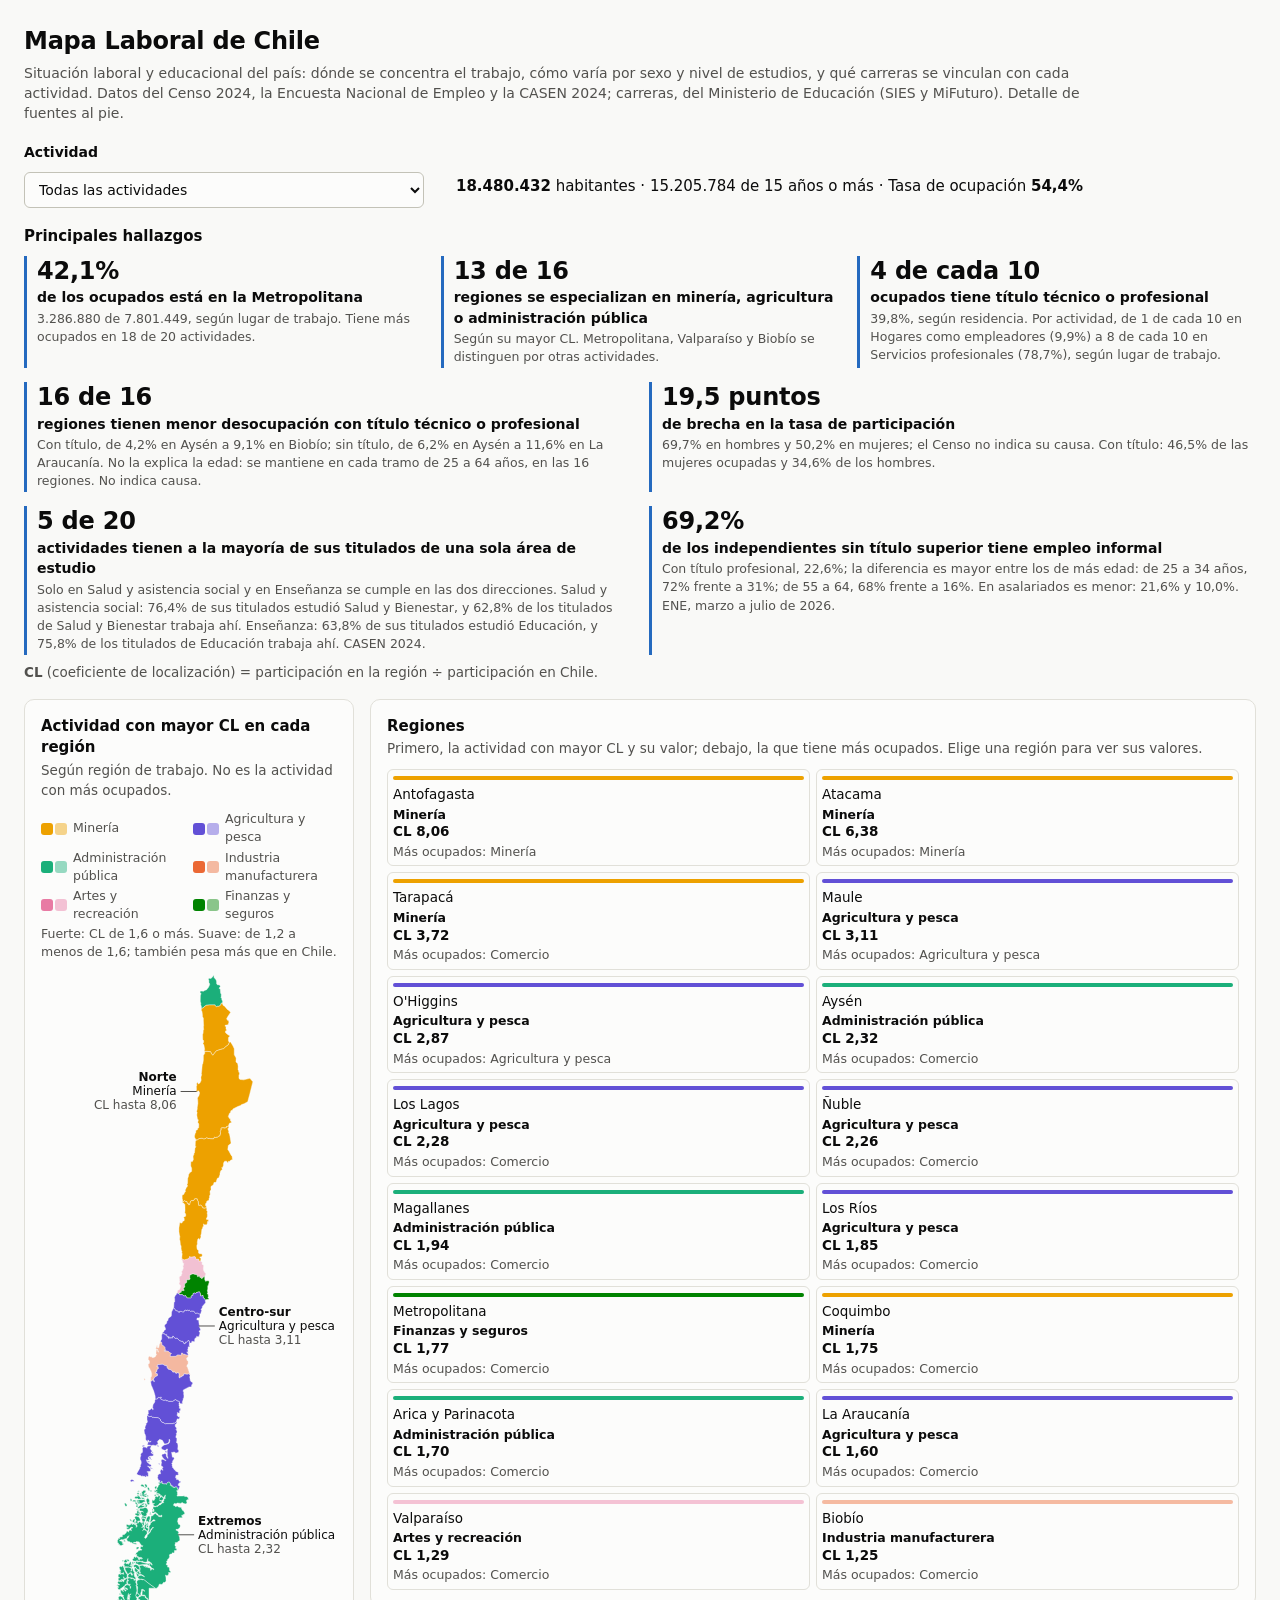
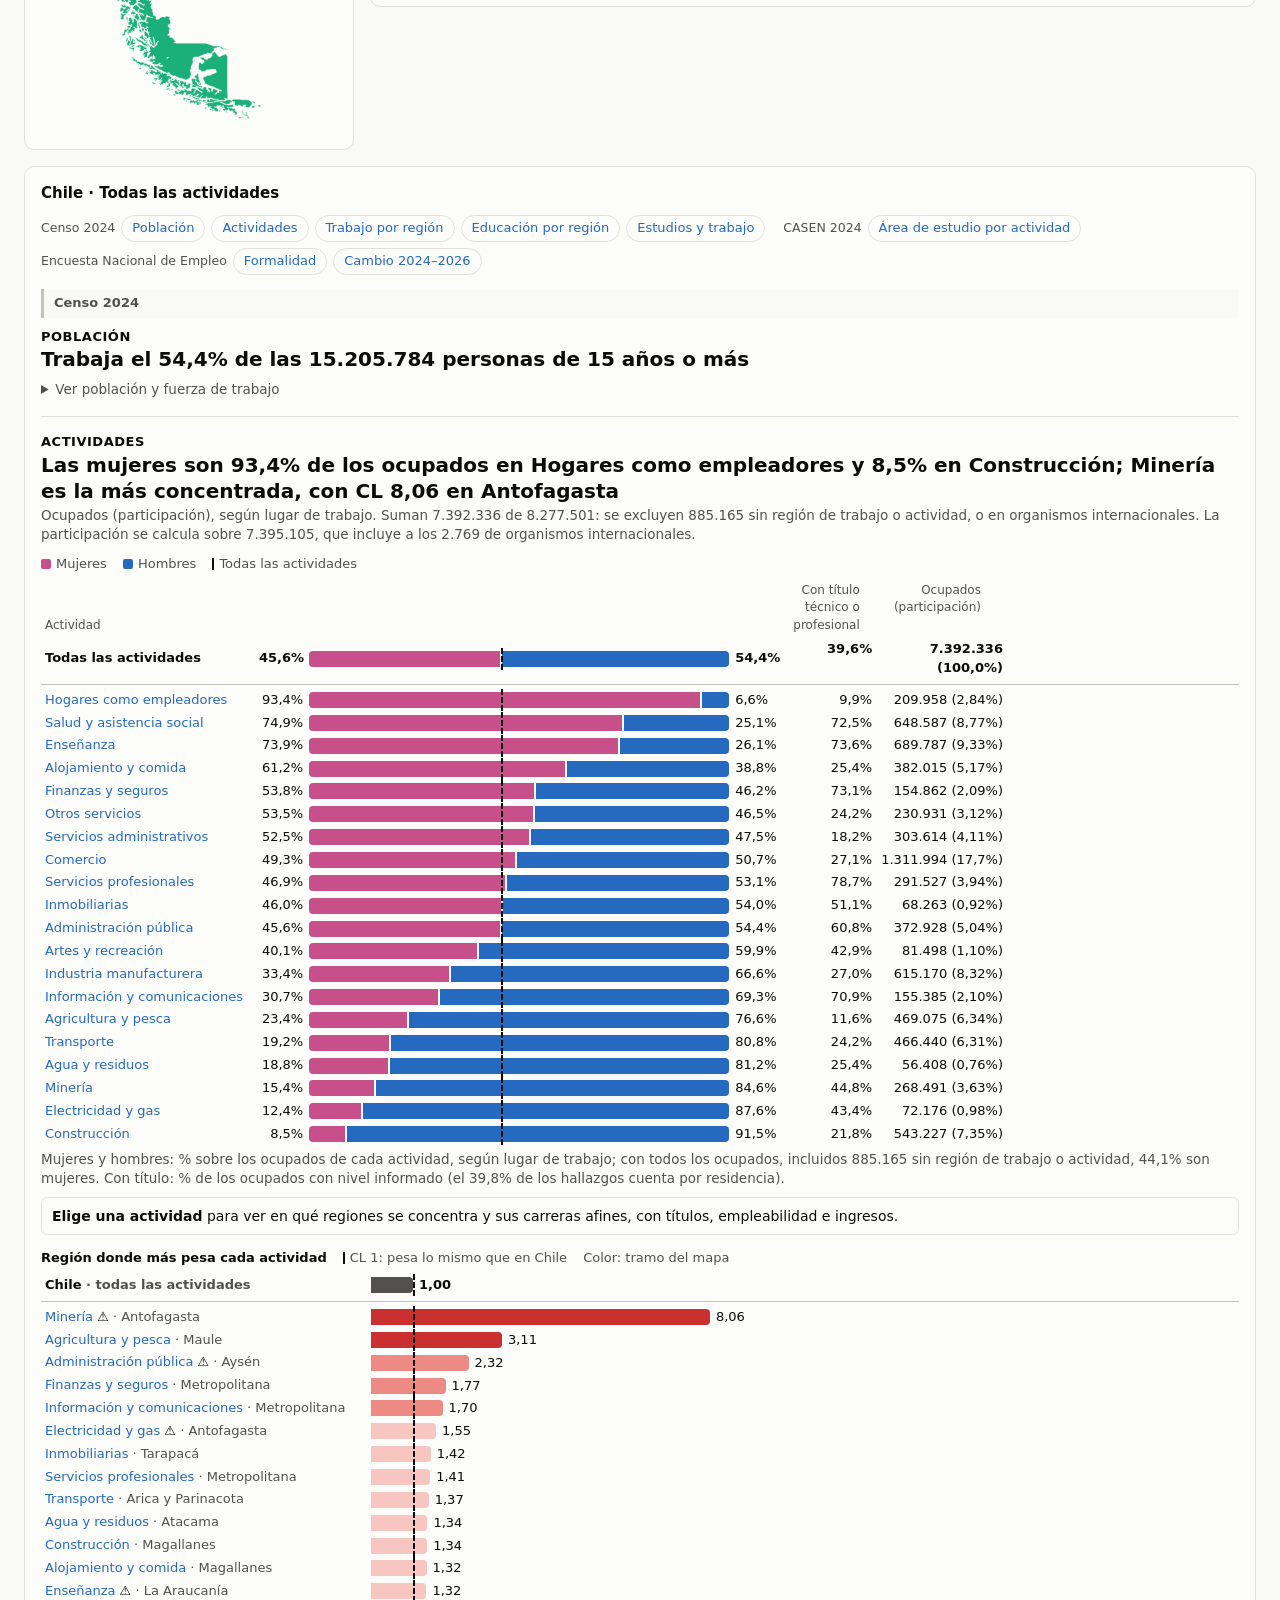
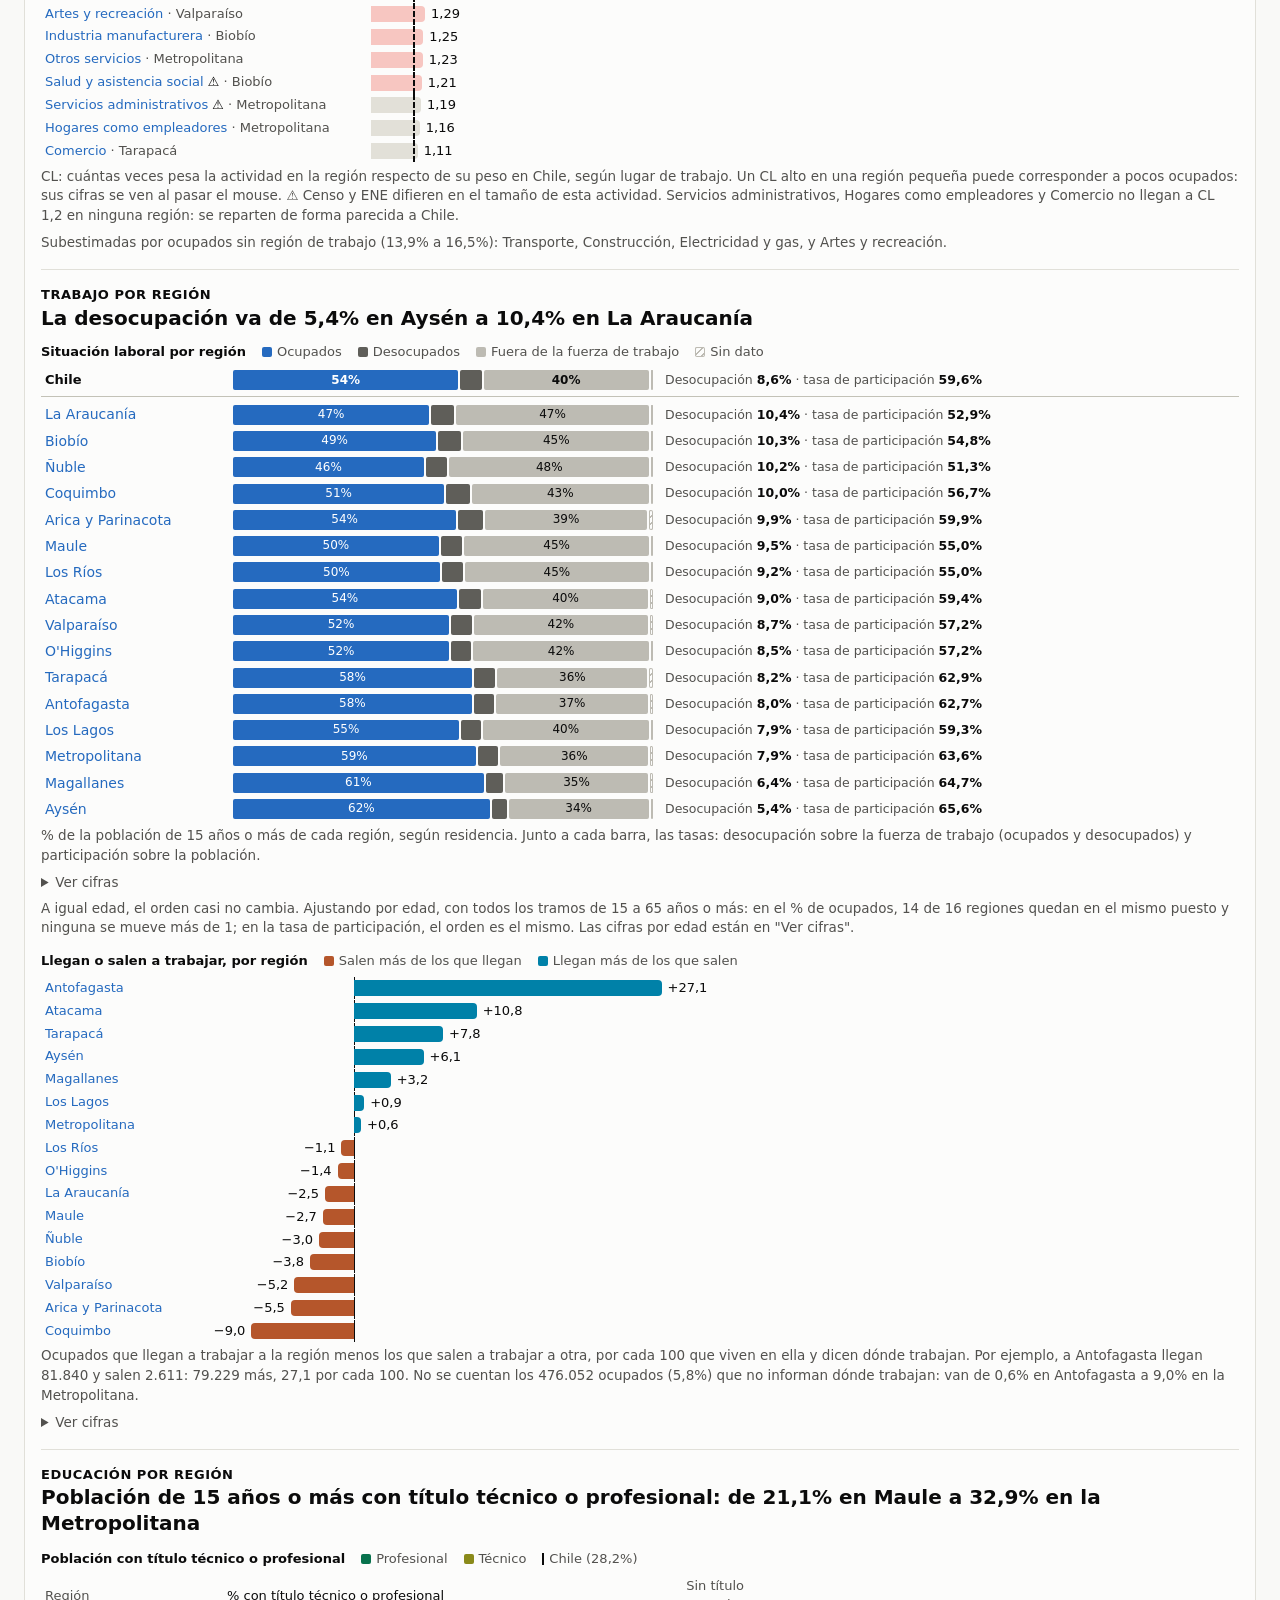
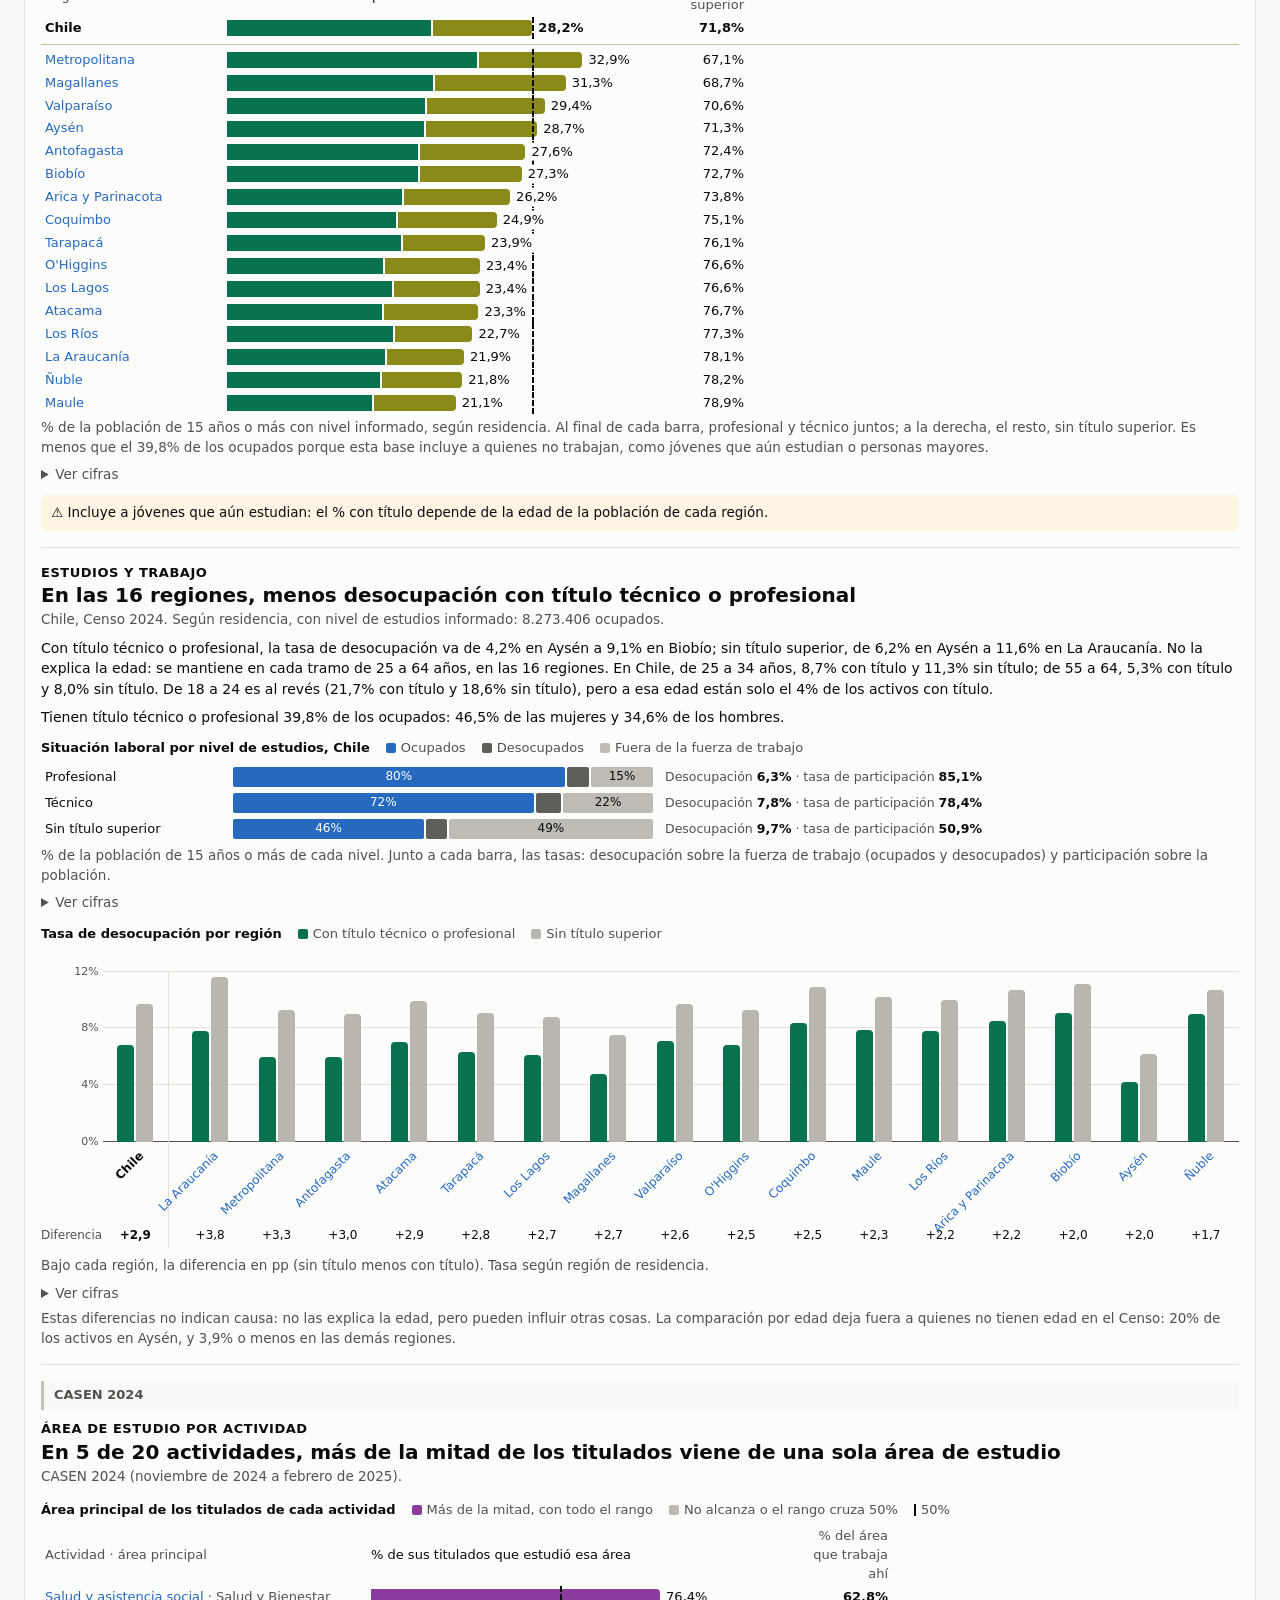
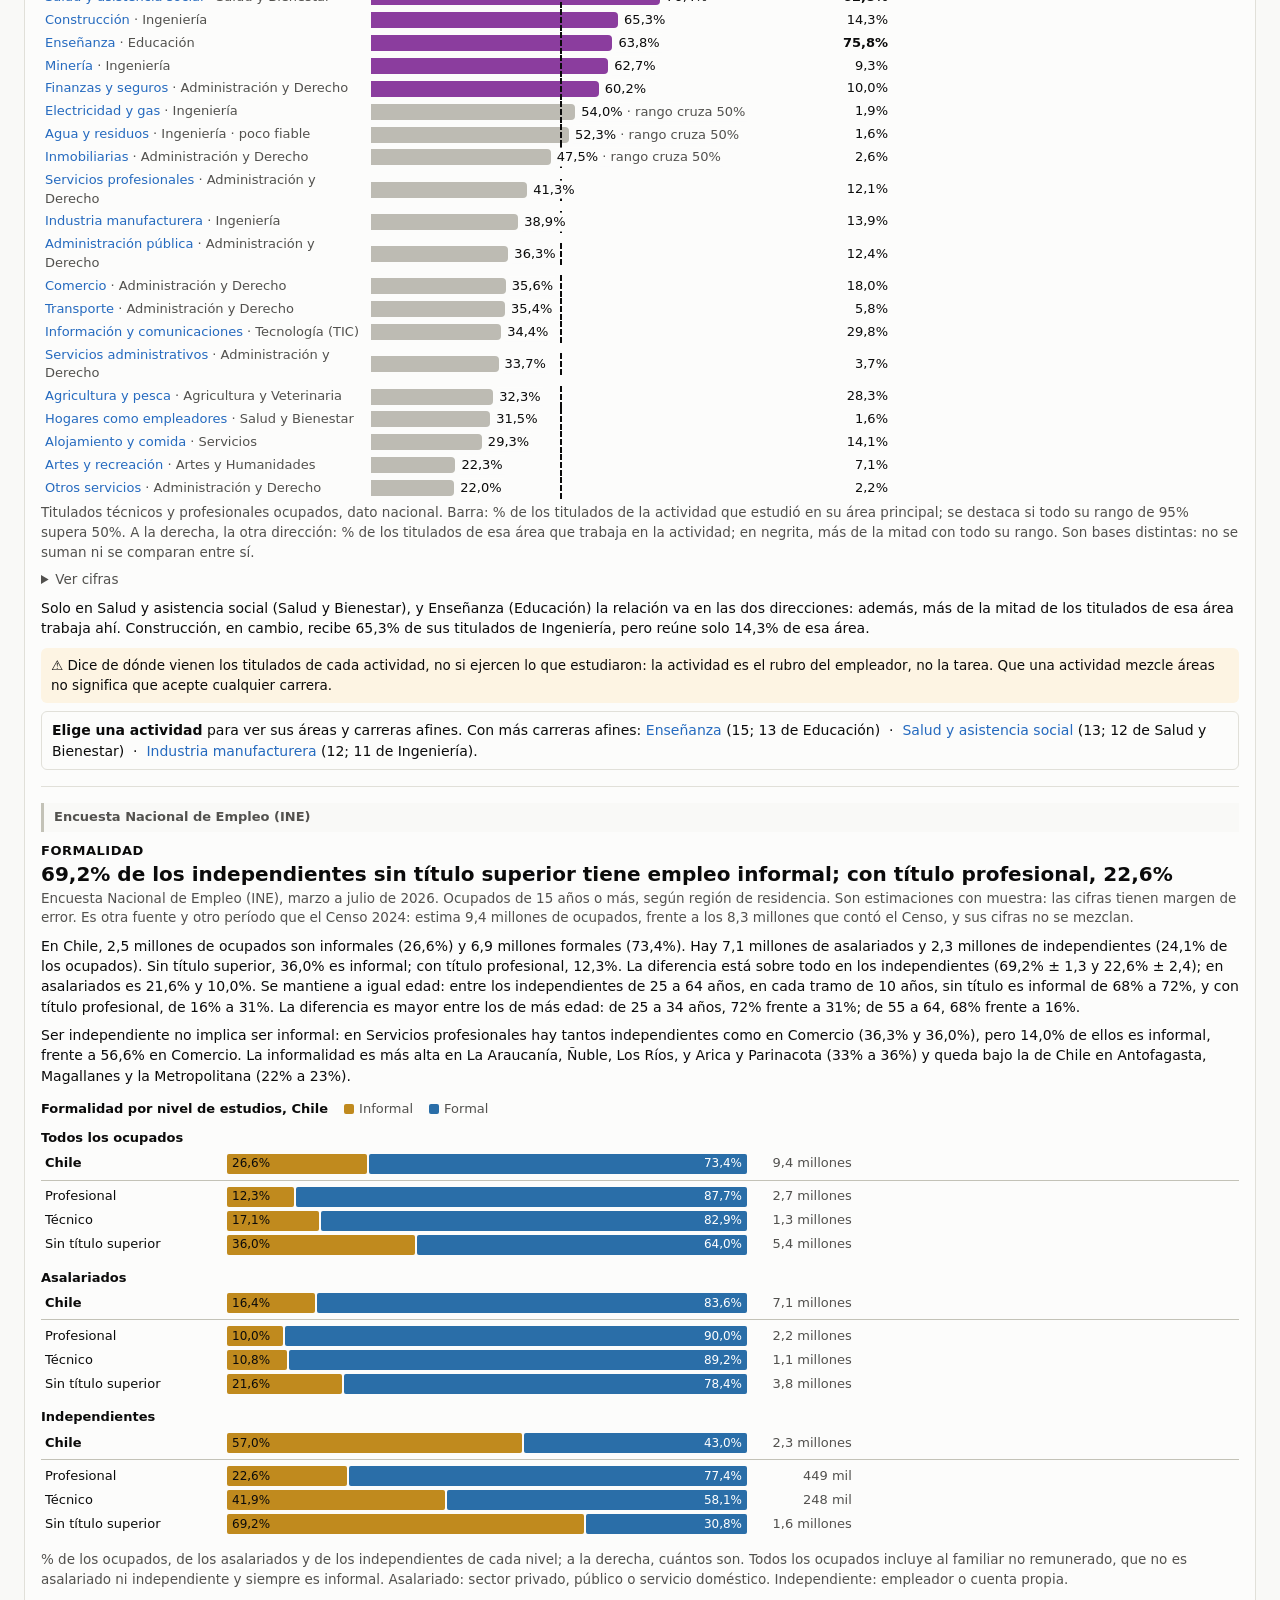
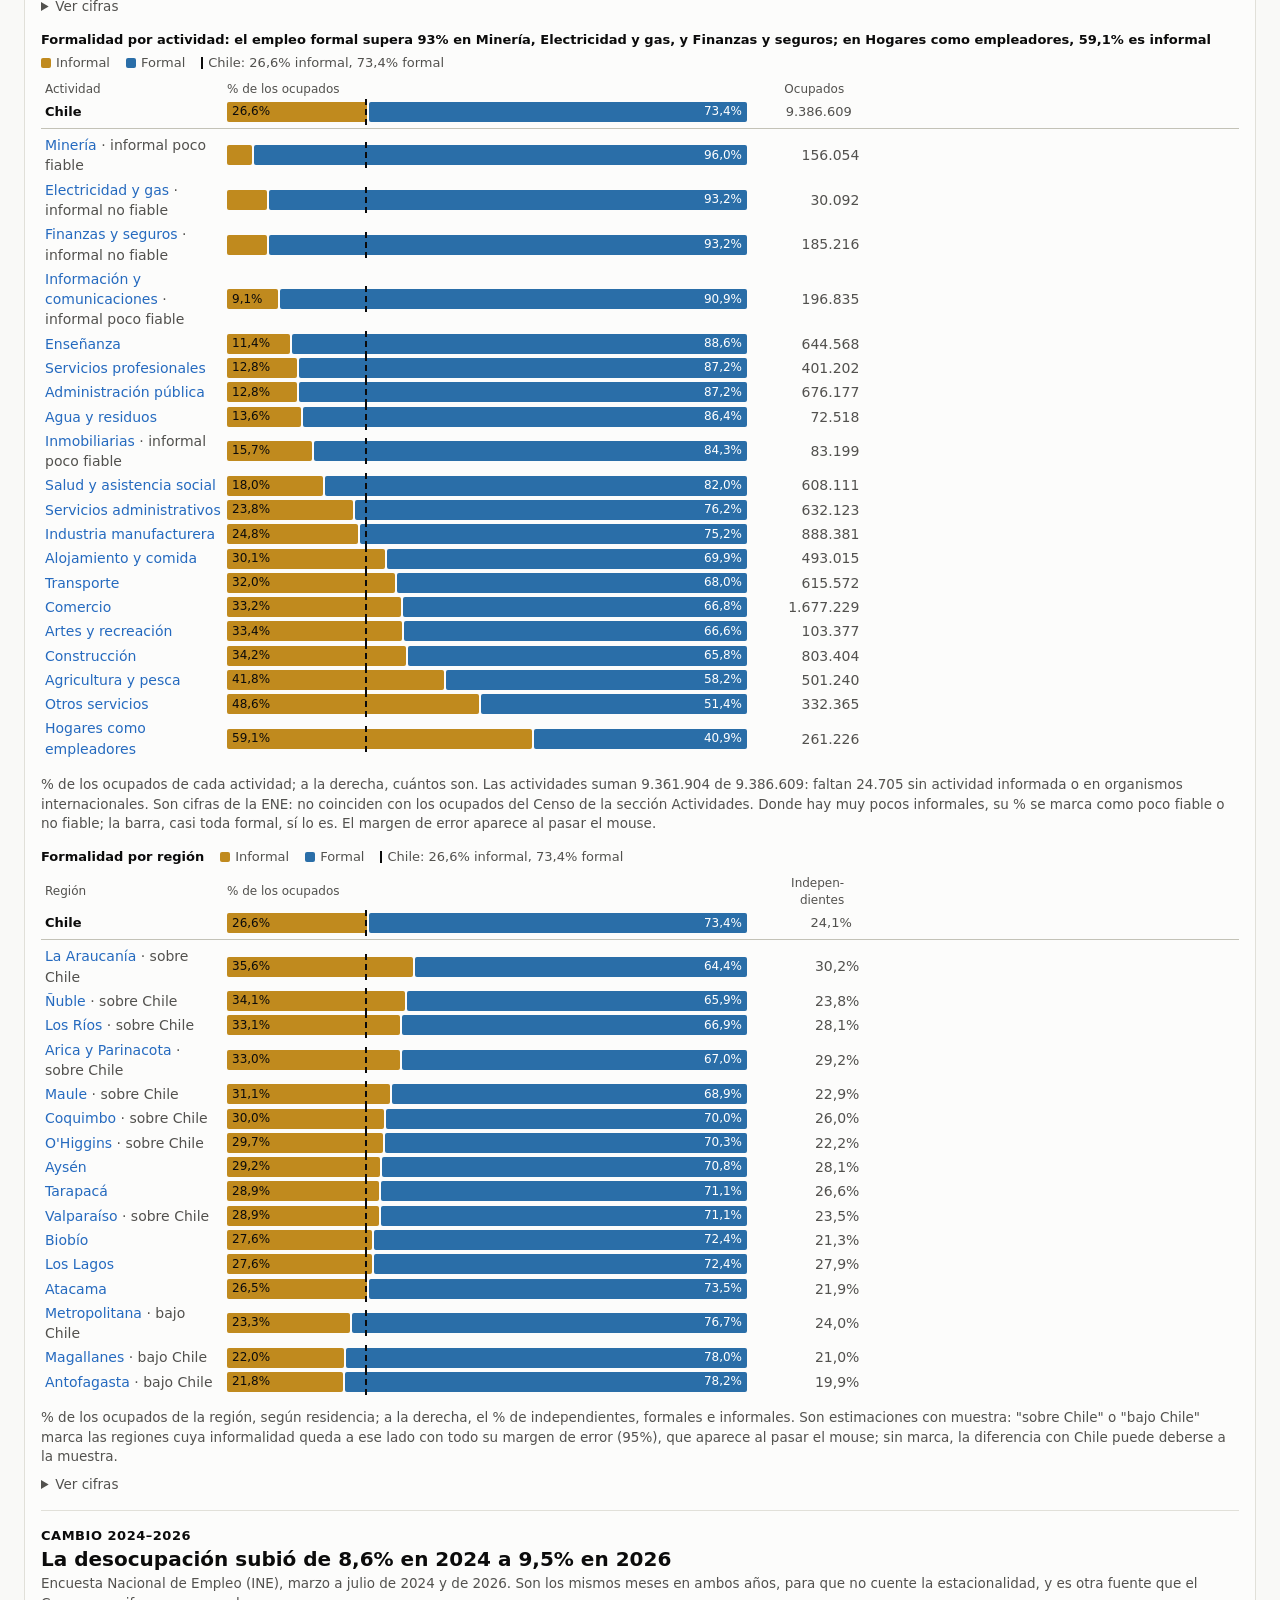
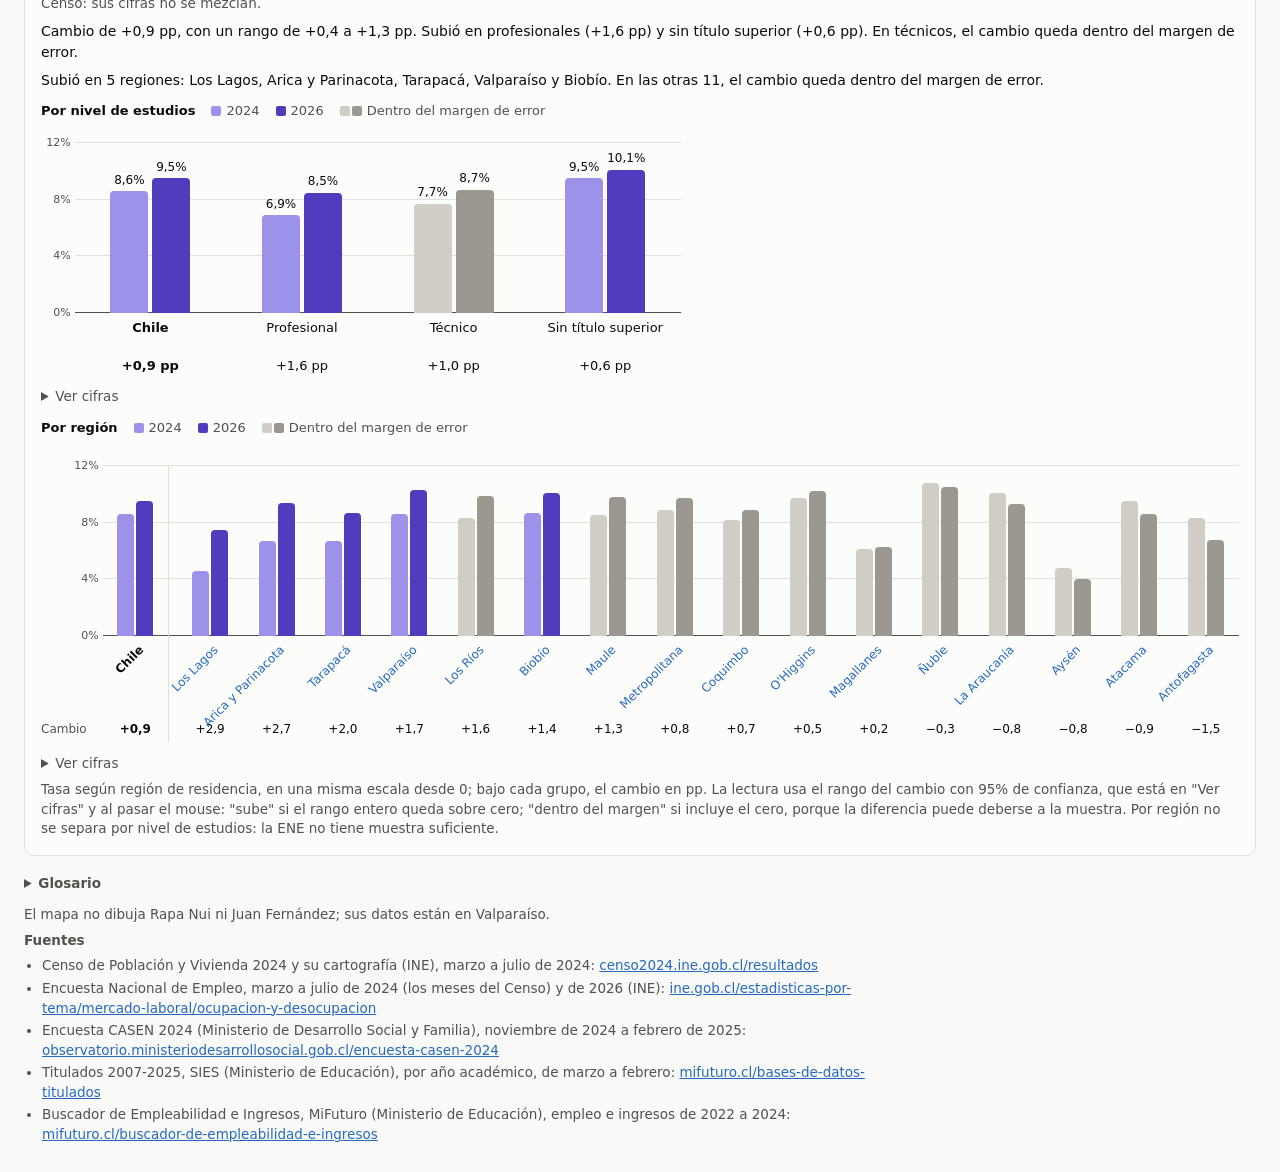
==== commit 2ca39bb7: "Usa los mismos 7 tramos de edad en todo el mapa y suma a los de 65 o más en Formalidad - Tramos de e" ====
--- a/docs/index.html
+++ b/docs/index.html
@@ -50,6 +50,8 @@
 /* Solo las cifras no se cortan: los encabezados en lenguaje simple son largos y deben poder pasar a dos líneas. */
 td.n{white-space:nowrap}
 details{margin-top:8px}summary{cursor:pointer;color:var(--t2);font-size:13.5px}
+/* Título de cada tabla cuando un "Ver cifras" tiene más de una: sin él no se veía dónde empezaba la segunda. */
+.tabla-titulo{font-weight:600;font-size:14px;margin:14px 0 2px}
 .bajada{color:var(--t2);margin:0 0 18px;max-width:120ch}
 .filtro{display:flex;gap:10px;align-items:center;flex-wrap:wrap;margin-bottom:6px}
 .lectura{font-size:16px;margin:12px 0 16px;max-width:88ch}
@@ -389,7 +391,7 @@
 <div id="tip" role="status"></div>
 </div>
 <script>
-const DATOS={"actividades": [{"ciiu": "A", "glosa": "Agricultura, ganadería, silvicultura y pesca", "corto": "Agricultura y pesca", "pct_nacional": 6.34, "pct_sin_region": 3.2, "alerta_fuente": false, "nacional": {"ocupados": 469075, "censo_total": 484597, "ene_ocupados": 525071, "ene_pct": 5.7, "conc": 9, "mas_personas": {"r": 7, "n": 81445, "pct": 17.4}, "mas_peso": {"r": 7, "txt": "3,11"}}, "sexo": {"h": 359393, "m": 109682, "pct_h": 76.6, "pct_m": 23.4, "part_h": 8.93, "part_m": 3.25}, "regiones": {"1": {"ocupados": 2949, "pct": 1.76, "peso": 0.277446, "clase": 0, "peso_txt": "0,28", "lectura": "bajo_lo_nacional", "ene_peso_txt": "0,35", "ene_lectura": "sin_muestra", "h": 2266, "pct_h": 2.33, "m": 683, "pct_m": 0.97, "niveles": [[156, 5.3, 116, 40, 5.1, 5.9], [112, 3.8, 92, 20, 4.1, 2.9], [2681, 90.9, 2058, 623, 90.8, 91.2]]}, "2": {"ocupados": 2639, "pct": 0.76, "peso": 0.119455, "clase": 0, "peso_txt": "0,12", "lectura": "bajo_lo_nacional", "ene_peso_txt": "0,17", "ene_lectura": "sin_muestra", "h": 2225, "pct_h": 1.0, "m": 414, "pct_m": 0.33, "niveles": [[101, 3.8, 72, 29, 3.2, 7.0], [102, 3.9, 78, 24, 3.5, 5.8], [2435, 92.3, 2074, 361, 93.3, 87.2]]}, "3": {"ocupados": 5529, "pct": 4.09, "peso": 0.644821, "clase": 2, "peso_txt": "0,64", "lectura": "bajo_lo_nacional", "ene_peso_txt": "0,73", "ene_lectura": "bajo_lo_nacional", "h": 4463, "pct_h": 5.4, "m": 1066, "pct_m": 2.03, "niveles": [[235, 4.3, 174, 61, 3.9, 5.7], [214, 3.9, 146, 68, 3.3, 6.4], [5076, 91.9, 4139, 937, 92.8, 87.9]]}, "4": {"ocupados": 25630, "pct": 8.65, "peso": 1.364318, "clase": 4, "peso_txt": "1,36", "lectura": "concentra", "ene_peso_txt": "1,67", "ene_lectura": "concentra", "h": 20023, "pct_h": 12.51, "m": 5607, "pct_m": 4.12, "niveles": [[1080, 4.2, 716, 364, 3.6, 6.5], [885, 3.5, 562, 323, 2.8, 5.8], [23648, 92.3, 18731, 4917, 93.6, 87.7]]}, "5": {"ocupados": 40432, "pct": 5.73, "peso": 0.902797, "clase": 3, "peso_txt": "0,90", "lectura": "similar", "ene_peso_txt": "0,89", "ene_lectura": "similar", "h": 29763, "pct_h": 7.92, "m": 10669, "pct_m": 3.23, "niveles": [[2346, 5.8, 1490, 856, 5.0, 8.0], [2201, 5.4, 1346, 855, 4.5, 8.0], [35856, 88.7, 26908, 8948, 90.5, 83.9]]}, "6": {"ocupados": 70084, "pct": 18.19, "peso": 2.867533, "clase": 6, "peso_txt": "2,87", "lectura": "concentra", "ene_peso_txt": "2,69", "ene_lectura": "concentra", "h": 51247, "pct_h": 22.98, "m": 18837, "pct_m": 11.61, "niveles": [[3984, 5.7, 2600, 1384, 5.1, 7.3], [3539, 5.1, 2150, 1389, 4.2, 7.4], [62540, 89.3, 46477, 16063, 90.7, 85.3]]}, "7": {"ocupados": 81445, "pct": 19.76, "peso": 3.114981, "clase": 6, "peso_txt": "3,11", "lectura": "concentra", "ene_peso_txt": "3,12", "ene_lectura": "concentra", "h": 60863, "pct_h": 25.93, "m": 20582, "pct_m": 11.6, "niveles": [[3864, 4.7, 2659, 1205, 4.4, 5.9], [3309, 4.1, 1996, 1313, 3.3, 6.4], [74245, 91.2, 56186, 18059, 92.3, 87.8]]}, "8": {"ocupados": 39429, "pct": 6.89, "peso": 1.085476, "clase": 3, "peso_txt": "1,09", "lectura": "similar", "ene_peso_txt": "1,07", "ene_lectura": "similar", "h": 32499, "pct_h": 10.57, "m": 6930, "pct_m": 2.61, "niveles": [[3541, 9.0, 2510, 1031, 7.7, 14.9], [2362, 6.0, 1734, 628, 5.3, 9.1], [33513, 85.0, 28246, 5267, 86.9, 76.0]]}, "9": {"ocupados": 35684, "pct": 10.13, "peso": 1.59763, "clase": 5, "peso_txt": "1,60", "lectura": "concentra", "ene_peso_txt": "2,02", "ene_lectura": "concentra", "h": 29147, "pct_h": 15.07, "m": 6537, "pct_m": 4.12, "niveles": [[1716, 4.8, 1228, 488, 4.2, 7.5], [1228, 3.4, 856, 372, 2.9, 5.7], [32720, 91.7, 27046, 5674, 92.8, 86.8]]}, "10": {"ocupados": 53776, "pct": 14.48, "peso": 2.282441, "clase": 5, "peso_txt": "2,28", "lectura": "concentra", "ene_peso_txt": "2,38", "ene_lectura": "concentra", "h": 41818, "pct_h": 19.95, "m": 11958, "pct_m": 7.39, "niveles": [[5530, 10.3, 3841, 1689, 9.2, 14.1], [3199, 6.0, 2255, 944, 5.4, 7.9], [45029, 83.8, 35711, 9318, 85.4, 78.0]]}, "11": {"ocupados": 6757, "pct": 13.39, "peso": 2.110932, "clase": 5, "peso_txt": "2,11", "lectura": "concentra", "ene_peso_txt": "1,79", "ene_lectura": "concentra", "h": 5918, "pct_h": 20.77, "m": 839, "pct_m": 3.82, "niveles": [[693, 10.3, 561, 132, 9.5, 15.8], [500, 7.4, 421, 79, 7.1, 9.4], [5561, 82.3, 4934, 627, 83.4, 74.8]]}, "12": {"ocupados": 5502, "pct": 6.81, "peso": 1.073284, "clase": 3, "peso_txt": "1,07", "lectura": "similar", "ene_peso_txt": "1,12", "ene_lectura": "similar", "h": 4463, "pct_h": 9.76, "m": 1039, "pct_m": 2.96, "niveles": [[617, 11.2, 446, 171, 10.0, 16.5], [453, 8.2, 338, 115, 7.6, 11.1], [4427, 80.5, 3674, 753, 82.4, 72.5]]}, "13": {"ocupados": 48770, "pct": 1.57, "peso": 0.248205, "clase": 0, "peso_txt": "0,25", "lectura": "bajo_lo_nacional", "ene_peso_txt": "0,27", "ene_lectura": "bajo_lo_nacional", "h": 35475, "pct_h": 2.2, "m": 13295, "pct_m": 0.89, "niveles": [[4788, 9.8, 3074, 1714, 8.7, 12.9], [2629, 5.4, 1593, 1036, 4.5, 7.8], [41329, 84.8, 30789, 10540, 86.8, 79.3]]}, "14": {"ocupados": 17746, "pct": 11.74, "peso": 1.850961, "clase": 5, "peso_txt": "1,85", "lectura": "concentra", "ene_peso_txt": "1,98", "ene_lectura": "concentra", "h": 14643, "pct_h": 17.3, "m": 3103, "pct_m": 4.66, "niveles": [[1191, 6.7, 890, 301, 6.1, 9.7], [765, 4.3, 535, 230, 3.7, 7.4], [15780, 89.0, 13210, 2570, 90.3, 82.9]]}, "15": {"ocupados": 7656, "pct": 8.22, "peso": 1.29543, "clase": 4, "peso_txt": "1,30", "lectura": "concentra", "ene_peso_txt": "1,21", "ene_lectura": "similar", "h": 5136, "pct_h": 10.25, "m": 2520, "pct_m": 5.85, "niveles": [[389, 5.1, 251, 138, 4.9, 5.5], [365, 4.8, 243, 122, 4.7, 4.8], [6900, 90.1, 4640, 2260, 90.4, 89.7]]}, "16": {"ocupados": 25047, "pct": 14.33, "peso": 2.259479, "clase": 5, "peso_txt": "2,26", "lectura": "concentra", "ene_peso_txt": "2,48", "ene_lectura": "concentra", "h": 19444, "pct_h": 19.83, "m": 5603, "pct_m": 7.3, "niveles": [[1450, 5.8, 1050, 400, 5.4, 7.1], [993, 4.0, 669, 324, 3.4, 5.8], [22593, 90.2, 17718, 4875, 91.2, 87.1]]}}, "areas": [{"area": "Agricultura, Silvicultura, Pesca y Veterinaria", "corto": "Agricultura y Veterinaria", "pct": 32.3, "min": 28.4, "max": 36.2, "en_area": 28.3, "en_area_min": 24.7, "en_area_max": 31.9, "tit": 26577, "tit_area": 93908, "fiab": "fiable"}, {"area": "Administración de Empresas y Derecho", "corto": "Administración y Derecho", "pct": 22.2, "min": 18.9, "max": 25.4, "en_area": 2.1, "en_area_min": 1.8, "en_area_max": 2.5, "tit": 18241, "tit_area": 864211, "fiab": "fiable"}, {"area": "Ingeniería, Industria y Construcción", "corto": "Ingeniería", "pct": 20.3, "min": 16.9, "max": 23.6, "en_area": 2.4, "en_area_min": 1.9, "en_area_max": 2.8, "tit": 16684, "tit_area": 707984, "fiab": "fiable"}], "tit_casen": 82344, "afines": [{"c": "INGENIERIA AGRICOLA", "pct": 42.8, "min": 27.3, "max": 58.4, "tit": 2857, "fiab": "poco_fiable"}, {"c": "TECNICO AGROPECUARIO", "pct": 39.9, "min": 31.4, "max": 48.4, "tit": 7230, "fiab": "fiable"}, {"c": "AGRONOMIA", "pct": 32.1, "min": 24.7, "max": 39.4, "tit": 8164, "fiab": "fiable"}, {"c": "INGENIERIA FORESTAL", "pct": 26.4, "min": 15.0, "max": 37.8, "tit": 1942, "fiab": "poco_fiable"}], "indicios": [], "niveles": [[31681, 6.8, 21678, 10003, 6.0, 9.1], [22856, 4.9, 15014, 7842, 4.2, 7.2], [414333, 88.4, 322541, 91792, 89.8, 83.7]]}, {"ciiu": "B", "glosa": "Explotación de minas y canteras", "corto": "Minería", "pct_nacional": 3.63, "pct_sin_region": 2.6, "alerta_fuente": true, "nacional": {"ocupados": 268491, "censo_total": 275517, "ene_ocupados": 142089, "ene_pct": 1.5, "conc": 5, "mas_personas": {"r": 2, "n": 101929, "pct": 38.0}, "mas_peso": {"r": 2, "txt": "8,06"}}, "sexo": {"h": 227159, "m": 41332, "pct_h": 84.6, "pct_m": 15.4, "part_h": 5.64, "part_m": 1.23}, "regiones": {"1": {"ocupados": 22650, "pct": 13.52, "peso": 3.722922, "clase": 6, "peso_txt": "3,72", "lectura": "concentra", "ene_peso_txt": "3,42", "ene_lectura": "concentra", "h": 19655, "pct_h": 20.17, "m": 2995, "pct_m": 4.27, "niveles": [[5695, 25.1, 4520, 1175, 23.0, 39.2], [2967, 13.1, 2653, 314, 13.5, 10.5], [13986, 61.8, 12480, 1506, 63.5, 50.3]]}, "2": {"ocupados": 101929, "pct": 29.27, "peso": 8.060767, "clase": 6, "peso_txt": "8,06", "lectura": "concentra", "ene_peso_txt": "8,88", "ene_lectura": "concentra", "h": 86533, "pct_h": 38.94, "m": 15396, "pct_m": 12.22, "niveles": [[28576, 28.0, 21907, 6669, 25.3, 43.3], [15217, 14.9, 12954, 2263, 15.0, 14.7], [58114, 57.0, 51657, 6457, 59.7, 42.0]]}, "3": {"ocupados": 31303, "pct": 23.16, "peso": 6.3781, "clase": 6, "peso_txt": "6,38", "lectura": "concentra", "ene_peso_txt": "7,18", "ene_lectura": "concentra", "h": 27344, "pct_h": 33.07, "m": 3959, "pct_m": 7.54, "niveles": [[7551, 24.1, 5979, 1572, 21.9, 39.7], [4513, 14.4, 3921, 592, 14.3, 15.0], [19225, 61.4, 17431, 1794, 63.8, 45.3]]}, "4": {"ocupados": 18776, "pct": 6.34, "peso": 1.746154, "clase": 5, "peso_txt": "1,75", "lectura": "concentra", "ene_peso_txt": "1,82", "ene_lectura": "concentra", "h": 16098, "pct_h": 10.06, "m": 2678, "pct_m": 1.97, "niveles": [[4364, 23.2, 3235, 1129, 20.1, 42.2], [2590, 13.8, 2106, 484, 13.1, 18.1], [11816, 63.0, 10752, 1064, 66.8, 39.7]]}, "5": {"ocupados": 18199, "pct": 2.58, "peso": 0.709945, "clase": 2, "peso_txt": "0,71", "lectura": "bajo_lo_nacional", "ene_peso_txt": "0,68", "ene_lectura": "bajo_lo_nacional", "h": 16010, "pct_h": 4.26, "m": 2189, "pct_m": 0.66, "niveles": [[4691, 25.8, 3700, 991, 23.1, 45.3], [3062, 16.8, 2670, 392, 16.7, 17.9], [10446, 57.4, 9640, 806, 60.2, 36.8]]}, "6": {"ocupados": 19861, "pct": 5.15, "peso": 1.419722, "clase": 4, "peso_txt": "1,42", "lectura": "concentra", "ene_peso_txt": "1,26", "ene_lectura": "sin_muestra", "h": 17726, "pct_h": 7.95, "m": 2135, "pct_m": 1.32, "niveles": [[5943, 29.9, 4825, 1118, 27.2, 52.4], [3145, 15.8, 2808, 337, 15.8, 15.8], [10767, 54.2, 10087, 680, 56.9, 31.9]]}, "7": {"ocupados": 1846, "pct": 0.45, "peso": 0.123349, "clase": 0, "peso_txt": "0,12", "lectura": "bajo_lo_nacional", "ene_peso_txt": "0,11", "ene_lectura": "sin_muestra", "h": 1678, "pct_h": 0.71, "m": 168, "pct_m": 0.09, "niveles": [[286, 15.5, 231, 55, 13.8, 32.7], [159, 8.6, 134, 25, 8.0, 14.9], [1401, 75.9, 1313, 88, 78.2, 52.4]]}, "8": {"ocupados": 3747, "pct": 0.65, "peso": 0.180219, "clase": 0, "peso_txt": "0,18", "lectura": "bajo_lo_nacional", "ene_peso_txt": "0,11", "ene_lectura": "sin_muestra", "h": 3335, "pct_h": 1.08, "m": 412, "pct_m": 0.16, "niveles": [[1104, 29.5, 874, 230, 26.2, 55.8], [463, 12.4, 413, 50, 12.4, 12.1], [2180, 58.2, 2048, 132, 61.4, 32.0]]}, "9": {"ocupados": 1144, "pct": 0.32, "peso": 0.089483, "clase": 0, "peso_txt": "0,09", "lectura": "bajo_lo_nacional", "ene_peso_txt": "0,08", "ene_lectura": "sin_muestra", "h": 991, "pct_h": 0.51, "m": 153, "pct_m": 0.1, "niveles": [[172, 15.0, 130, 42, 13.1, 27.5], [83, 7.3, 62, 21, 6.3, 13.7], [888, 77.7, 798, 90, 80.6, 58.8]]}, "10": {"ocupados": 972, "pct": 0.26, "peso": 0.072076, "clase": 0, "peso_txt": "0,07", "lectura": "bajo_lo_nacional", "ene_peso_txt": "0,08", "ene_lectura": "sin_muestra", "h": 825, "pct_h": 0.39, "m": 147, "pct_m": 0.09, "niveles": [[175, 18.0, 131, 44, 15.9, 29.9], [74, 7.6, 54, 20, 6.6, 13.6], [722, 74.4, 639, 83, 77.5, 56.5]]}, "11": {"ocupados": 412, "pct": 0.82, "peso": 0.224869, "clase": 0, "peso_txt": "0,22", "lectura": "bajo_lo_nacional", "ene_peso_txt": "0,50", "ene_lectura": "sin_muestra", "h": 384, "pct_h": 1.35, "m": 28, "pct_m": 0.13, "niveles": [[50, 12.1, 44, null, 11.5, null], [39, 9.5, 35, null, 9.1, null], [323, 78.4, 305, 18, 79.4, 64.3]]}, "12": {"ocupados": 1420, "pct": 1.76, "peso": 0.483944, "clase": 1, "peso_txt": "0,48", "lectura": "bajo_lo_nacional", "ene_peso_txt": "0,92", "ene_lectura": "sin_muestra", "h": 1264, "pct_h": 2.76, "m": 156, "pct_m": 0.44, "niveles": [[514, 36.2, 419, 95, 33.1, 61.3], [291, 20.5, 263, 28, 20.8, 18.1], [614, 43.3, 582, 32, 46.0, 20.6]]}, "13": {"ocupados": 42843, "pct": 1.38, "peso": 0.380934, "clase": 0, "peso_txt": "0,38", "lectura": "bajo_lo_nacional", "ene_peso_txt": "0,32", "ene_lectura": "bajo_lo_nacional", "h": 32320, "pct_h": 2.01, "m": 10523, "pct_m": 0.71, "niveles": [[22353, 52.2, 15478, 6875, 47.9, 65.4], [5042, 11.8, 3747, 1295, 11.6, 12.3], [15437, 36.0, 13088, 2349, 40.5, 22.3]]}, "14": {"ocupados": 535, "pct": 0.35, "peso": 0.097491, "clase": 0, "peso_txt": "0,10", "lectura": "bajo_lo_nacional", "ene_peso_txt": "0,13", "ene_lectura": "sin_muestra", "h": 468, "pct_h": 0.55, "m": 67, "pct_m": 0.1, "niveles": [[76, 14.2, 57, 19, 12.2, 28.4], [41, 7.7, 36, null, 7.7, null], [418, 78.1, 375, 43, 80.1, 64.2]]}, "15": {"ocupados": 2079, "pct": 2.23, "peso": 0.614581, "clase": 2, "peso_txt": "0,61", "lectura": "bajo_lo_nacional", "ene_peso_txt": "0,97", "ene_lectura": "sin_muestra", "h": 1827, "pct_h": 3.64, "m": 252, "pct_m": 0.59, "niveles": [[424, 20.4, 344, 80, 18.8, 31.7], [303, 14.6, 257, 46, 14.1, 18.3], [1352, 65.0, 1226, 126, 67.1, 50.0]]}, "16": {"ocupados": 775, "pct": 0.44, "peso": 0.122143, "clase": 0, "peso_txt": "0,12", "lectura": "bajo_lo_nacional", "ene_peso_txt": "0,03", "ene_lectura": "sin_muestra", "h": 701, "pct_h": 0.71, "m": 74, "pct_m": 0.1, "niveles": [[108, 14.0, 80, 28, 11.4, 37.8], [53, 6.9, 47, null, 6.7, null], [612, 79.2, 572, 40, 81.8, 54.1]]}}, "areas": [{"area": "Ingeniería, Industria y Construcción", "corto": "Ingeniería", "pct": 62.7, "min": 58.7, "max": 66.6, "en_area": 9.3, "en_area_min": 8.4, "en_area_max": 10.2, "tit": 65835, "tit_area": 707984, "fiab": "fiable"}, {"area": "Administración de Empresas y Derecho", "corto": "Administración y Derecho", "pct": 13.2, "min": 10.3, "max": 16.1, "en_area": 1.6, "en_area_min": 1.2, "en_area_max": 2.0, "tit": 13877, "tit_area": 864211, "fiab": "fiable"}, {"area": "Servicios", "corto": "Servicios", "pct": 9.4, "min": 7.2, "max": 11.5, "en_area": 4.0, "en_area_min": 3.0, "en_area_max": 4.9, "tit": 9843, "tit_area": 247514, "fiab": "fiable"}], "tit_casen": 105037, "afines": [{"c": "INGENIERIA EN MINAS", "pct": 52.3, "min": 38.4, "max": 66.2, "tit": 4327, "fiab": "fiable"}, {"c": "TECNICO EN MANTENIMIENTO INDUSTRIAL", "pct": 22.0, "min": 13.9, "max": 30.1, "tit": 2449, "fiab": "poco_fiable"}, {"c": "INGENIERIA CIVIL MECANICA", "pct": 19.1, "min": 8.5, "max": 29.7, "tit": 1845, "fiab": "poco_fiable"}, {"c": "INGENIERIA EN PREVENCION DE RIESGOS", "pct": 12.8, "min": 9.3, "max": 16.3, "tit": 7219, "fiab": "fiable"}, {"c": "INGENIERIA MECANICA", "pct": 12.7, "min": 7.8, "max": 17.5, "tit": 3744, "fiab": "poco_fiable"}, {"c": "INGENIERIA CIVIL, PLAN COMUN Y LICENCIATURA EN CIENCIAS DE LA INGENIERIA", "pct": 10.8, "min": 4.7, "max": 16.9, "tit": 4256, "fiab": "poco_fiable"}], "indicios": [{"c": "INGENIERIA CIVIL METALURGICA", "n": 17}, {"c": "INGENIERIA CIVIL EN MINAS", "n": 40}, {"c": "TECNICO EN METALURGIA", "n": 12}, {"c": "TECNICO EN MINERIA", "n": 27}, {"c": "GEOLOGIA", "n": 12}, {"c": "INGENIERIA EN METALURGIA", "n": 14}, {"c": "INGENIERIA EN AUTOMATIZACION, INSTRUMENTACION Y CONTROL", "n": 14}, {"c": "TECNICO EN MECANICA INDUSTRIAL", "n": 38}, {"c": "INGENIERIA EN QUIMICA", "n": 11}, {"c": "TECNICO EN TOPOGRAFIA", "n": 10}, {"c": "TECNICO EN INSTRUMENTACION, AUTOMATIZACION Y CONTROL INDUSTRIAL", "n": 13}], "niveles": [[82082, 30.6, 61954, 20128, 27.3, 48.7], [38042, 14.2, 32160, 5882, 14.2, 14.2], [148301, 55.2, 132993, 15308, 58.6, 37.0]]}, {"ciiu": "C", "glosa": "Industrias manufactureras", "corto": "Industria manufacturera", "pct_nacional": 8.32, "pct_sin_region": 3.5, "alerta_fuente": false, "nacional": {"ocupados": 615170, "censo_total": 637429, "ene_ocupados": 850209, "ene_pct": 9.2, "conc": 2, "mas_personas": {"r": 13, "n": 276233, "pct": 44.9}, "mas_peso": {"r": 8, "txt": "1,25"}}, "sexo": {"h": 409834, "m": 205336, "pct_h": 66.6, "pct_m": 33.4, "part_h": 10.18, "part_m": 6.09}, "regiones": {"1": {"ocupados": 8057, "pct": 4.81, "peso": 0.577994, "clase": 1, "peso_txt": "0,58", "lectura": "bajo_lo_nacional", "ene_peso_txt": "0,68", "ene_lectura": "bajo_lo_nacional", "h": 5470, "pct_h": 5.61, "m": 2587, "pct_m": 3.69, "niveles": [[907, 11.3, 588, 319, 10.8, 12.3], [793, 9.8, 538, 255, 9.8, 9.9], [6356, 78.9, 4343, 2013, 79.4, 77.8]]}, "2": {"ocupados": 18955, "pct": 5.44, "peso": 0.65424, "clase": 2, "peso_txt": "0,65", "lectura": "bajo_lo_nacional", "ene_peso_txt": "1,20", "ene_lectura": "concentra", "h": 14268, "pct_h": 6.42, "m": 4687, "pct_m": 3.72, "niveles": [[2883, 15.2, 2035, 848, 14.3, 18.1], [2486, 13.1, 1866, 620, 13.1, 13.2], [13576, 71.7, 10359, 3217, 72.6, 68.7]]}, "3": {"ocupados": 6977, "pct": 5.16, "peso": 0.620453, "clase": 2, "peso_txt": "0,62", "lectura": "bajo_lo_nacional", "ene_peso_txt": "1,14", "ene_lectura": "similar", "h": 4681, "pct_h": 5.66, "m": 2296, "pct_m": 4.37, "niveles": [[719, 10.3, 474, 245, 10.1, 10.7], [843, 12.1, 551, 292, 11.8, 12.7], [5409, 77.6, 3652, 1757, 78.1, 76.6]]}, "4": {"ocupados": 16537, "pct": 5.58, "peso": 0.671229, "clase": 2, "peso_txt": "0,67", "lectura": "bajo_lo_nacional", "ene_peso_txt": "0,81", "ene_lectura": "bajo_lo_nacional", "h": 9607, "pct_h": 6.0, "m": 6930, "pct_m": 5.09, "niveles": [[1851, 11.2, 974, 877, 10.1, 12.7], [1970, 11.9, 1020, 950, 10.6, 13.7], [12710, 76.9, 7608, 5102, 79.2, 73.6]]}, "5": {"ocupados": 48583, "pct": 6.88, "peso": 0.827173, "clase": 3, "peso_txt": "0,83", "lectura": "similar", "ene_peso_txt": "0,82", "ene_lectura": "bajo_lo_nacional", "h": 29482, "pct_h": 7.84, "m": 19101, "pct_m": 5.79, "niveles": [[6678, 13.8, 3706, 2972, 12.6, 15.6], [6748, 13.9, 3908, 2840, 13.3, 14.9], [35141, 72.4, 21855, 13286, 74.2, 69.6]]}, "6": {"ocupados": 36758, "pct": 9.54, "peso": 1.146802, "clase": 3, "peso_txt": "1,15", "lectura": "similar", "ene_peso_txt": "1,02", "ene_lectura": "similar", "h": 25497, "pct_h": 11.43, "m": 11261, "pct_m": 6.94, "niveles": [[4572, 12.4, 2794, 1778, 11.0, 15.8], [4188, 11.4, 2587, 1601, 10.1, 14.2], [27986, 76.2, 20108, 7878, 78.9, 70.0]]}, "7": {"ocupados": 34935, "pct": 8.48, "peso": 1.018823, "clase": 3, "peso_txt": "1,02", "lectura": "similar", "ene_peso_txt": "0,95", "ene_lectura": "similar", "h": 24558, "pct_h": 10.46, "m": 10377, "pct_m": 5.85, "niveles": [[4020, 11.5, 2590, 1430, 10.5, 13.8], [3213, 9.2, 1912, 1301, 7.8, 12.5], [27696, 79.3, 20053, 7643, 81.7, 73.7]]}, "8": {"ocupados": 59327, "pct": 10.36, "peso": 1.245386, "clase": 4, "peso_txt": "1,25", "lectura": "concentra", "ene_peso_txt": "1,32", "ene_lectura": "concentra", "h": 42980, "pct_h": 13.98, "m": 16347, "pct_m": 6.17, "niveles": [[10163, 17.1, 6999, 3164, 16.3, 19.4], [8330, 14.0, 5897, 2433, 13.7, 14.9], [40819, 68.8, 30073, 10746, 70.0, 65.8]]}, "9": {"ocupados": 27184, "pct": 7.72, "peso": 0.928033, "clase": 3, "peso_txt": "0,93", "lectura": "similar", "ene_peso_txt": "1,00", "ene_lectura": "similar", "h": 18282, "pct_h": 9.46, "m": 8902, "pct_m": 5.61, "niveles": [[2576, 9.5, 1508, 1068, 8.3, 12.0], [2318, 8.5, 1294, 1024, 7.1, 11.5], [22280, 82.0, 15472, 6808, 84.7, 76.5]]}, "10": {"ocupados": 37863, "pct": 10.19, "peso": 1.225387, "clase": 4, "peso_txt": "1,23", "lectura": "concentra", "ene_peso_txt": "1,27", "ene_lectura": "concentra", "h": 23240, "pct_h": 11.09, "m": 14623, "pct_m": 9.03, "niveles": [[4021, 10.6, 2432, 1589, 10.5, 10.9], [3479, 9.2, 2016, 1463, 8.7, 10.0], [30352, 80.2, 18782, 11570, 80.9, 79.1]]}, "11": {"ocupados": 2889, "pct": 5.72, "peso": 0.688201, "clase": 2, "peso_txt": "0,69", "lectura": "bajo_lo_nacional", "ene_peso_txt": "0,89", "ene_lectura": "similar", "h": 1600, "pct_h": 5.61, "m": 1289, "pct_m": 5.87, "niveles": [[284, 9.8, 140, 144, 8.8, 11.2], [273, 9.5, 144, 129, 9.0, 10.0], [2330, 80.7, 1316, 1014, 82.2, 78.8]]}, "12": {"ocupados": 6223, "pct": 7.7, "peso": 0.925637, "clase": 3, "peso_txt": "0,93", "lectura": "similar", "ene_peso_txt": "0,85", "ene_lectura": "similar", "h": 3939, "pct_h": 8.61, "m": 2284, "pct_m": 6.51, "niveles": [[838, 13.5, 523, 315, 13.3, 13.8], [821, 13.2, 516, 305, 13.1, 13.4], [4560, 73.3, 2897, 1663, 73.6, 72.8]]}, "13": {"ocupados": 276233, "pct": 8.92, "peso": 1.071964, "clase": 3, "peso_txt": "1,07", "lectura": "similar", "ene_peso_txt": "0,98", "ene_lectura": "similar", "h": 181858, "pct_h": 11.29, "m": 94375, "pct_m": 6.35, "niveles": [[51455, 18.6, 29907, 21548, 16.5, 22.8], [32188, 11.7, 19588, 12600, 10.8, 13.4], [192493, 69.7, 132297, 60196, 72.8, 63.8]]}, "14": {"ocupados": 14244, "pct": 9.42, "peso": 1.132859, "clase": 3, "peso_txt": "1,13", "lectura": "similar", "ene_peso_txt": "0,97", "ene_lectura": "similar", "h": 9819, "pct_h": 11.6, "m": 4425, "pct_m": 6.65, "niveles": [[1748, 12.3, 1127, 621, 11.5, 14.0], [1246, 8.7, 769, 477, 7.8, 10.8], [11247, 79.0, 7921, 3326, 80.7, 75.2]]}, "15": {"ocupados": 5084, "pct": 5.46, "peso": 0.655941, "clase": 2, "peso_txt": "0,66", "lectura": "bajo_lo_nacional", "ene_peso_txt": "0,66", "ene_lectura": "bajo_lo_nacional", "h": 3365, "pct_h": 6.71, "m": 1719, "pct_m": 3.99, "niveles": [[573, 11.3, 353, 220, 10.5, 12.8], [619, 12.2, 397, 222, 11.8, 12.9], [3892, 76.6, 2615, 1277, 77.7, 74.3]]}, "16": {"ocupados": 15321, "pct": 8.77, "peso": 1.053869, "clase": 3, "peso_txt": "1,05", "lectura": "similar", "ene_peso_txt": "1,06", "ene_lectura": "similar", "h": 11188, "pct_h": 11.41, "m": 4133, "pct_m": 5.39, "niveles": [[1808, 11.8, 1185, 623, 10.6, 15.1], [1553, 10.1, 1007, 546, 9.0, 13.2], [11952, 78.1, 8988, 2964, 80.4, 71.7]]}}, "areas": [{"area": "Ingeniería, Industria y Construcción", "corto": "Ingeniería", "pct": 38.9, "min": 36.0, "max": 41.7, "en_area": 13.9, "en_area_min": 12.6, "en_area_max": 15.2, "tit": 98412, "tit_area": 707984, "fiab": "fiable"}, {"area": "Administración de Empresas y Derecho", "corto": "Administración y Derecho", "pct": 25.1, "min": 22.4, "max": 27.8, "en_area": 7.4, "en_area_min": 6.5, "en_area_max": 8.2, "tit": 63618, "tit_area": 864211, "fiab": "fiable"}, {"area": "Servicios", "corto": "Servicios", "pct": 7.4, "min": 6.0, "max": 8.7, "en_area": 7.5, "en_area_min": 6.2, "en_area_max": 8.9, "tit": 18651, "tit_area": 247514, "fiab": "fiable"}, {"area": "Artes y Humanidades", "corto": "Artes y Humanidades", "pct": 6.8, "min": 5.3, "max": 8.3, "en_area": 10.3, "en_area_min": 8.1, "en_area_max": 12.5, "tit": 17200, "tit_area": 166777, "fiab": "fiable"}], "tit_casen": 253279, "afines": [{"c": "INGENIERIA EN ALIMENTOS", "pct": 40.5, "min": 24.7, "max": 56.4, "tit": 3099, "fiab": "poco_fiable"}, {"c": "INGENIERIA EN QUIMICA", "pct": 38.2, "min": 21.3, "max": 55.2, "tit": 3436, "fiab": "poco_fiable"}, {"c": "TECNICO EN MANTENIMIENTO INDUSTRIAL", "pct": 32.1, "min": 21.0, "max": 43.3, "tit": 3573, "fiab": "poco_fiable"}, {"c": "TECNICO EN MECANICA INDUSTRIAL", "pct": 30.6, "min": 19.9, "max": 41.3, "tit": 6693, "fiab": "poco_fiable"}, {"c": "TECNICO EN INSTRUMENTACION, AUTOMATIZACION Y CONTROL INDUSTRIAL", "pct": 28.3, "min": 15.8, "max": 40.7, "tit": 3002, "fiab": "poco_fiable"}, {"c": "INGENIERIA CIVIL MECANICA", "pct": 24.6, "min": 10.4, "max": 38.7, "tit": 2372, "fiab": "poco_fiable"}, {"c": "TECNICO EN ELECTROMECANICA", "pct": 21.9, "min": 9.8, "max": 33.9, "tit": 1134, "fiab": "poco_fiable"}, {"c": "INGENIERIA INDUSTRIAL", "pct": 21.8, "min": 15.6, "max": 28.1, "tit": 8387, "fiab": "fiable"}, {"c": "INGENIERIA MECANICA", "pct": 20.7, "min": 14.6, "max": 26.9, "tit": 6128, "fiab": "poco_fiable"}, {"c": "TECNICO EN ELECTRONICA Y ELECTRONICA INDUSTRIAL", "pct": 19.6, "min": 9.0, "max": 30.2, "tit": 2059, "fiab": "poco_fiable"}, {"c": "DISENO GRAFICO", "pct": 16.5, "min": 9.8, "max": 23.2, "tit": 5516, "fiab": "poco_fiable"}, {"c": "TECNICO EN ELECTRICIDAD Y ELECTRICIDAD INDUSTRIAL", "pct": 15.1, "min": 8.9, "max": 21.2, "tit": 3772, "fiab": "poco_fiable"}], "indicios": [{"c": "INGENIERIA EN AUTOMATIZACION, INSTRUMENTACION Y CONTROL", "n": 12}, {"c": "TECNICO EN LOGISTICA", "n": 13}, {"c": "DISENO INDUSTRIAL", "n": 11}, {"c": "TECNICO EN ADMINISTRACION DE RECURSOS HUMANOS Y PERSONAL", "n": 10}], "niveles": [[95096, 15.5, 57335, 37761, 14.0, 18.4], [71068, 11.6, 44010, 27058, 10.7, 13.2], [448799, 73.0, 308339, 140460, 75.3, 68.4]]}, {"ciiu": "D", "glosa": "Suministro de electricidad, gas, vapor y aire acondicionado", "corto": "Electricidad y gas", "pct_nacional": 0.98, "pct_sin_region": 15.1, "alerta_fuente": true, "nacional": {"ocupados": 72176, "censo_total": 85063, "ene_ocupados": 44307, "ene_pct": 0.5, "conc": 3, "mas_personas": {"r": 13, "n": 28206, "pct": 39.1}, "mas_peso": {"r": 2, "txt": "1,55"}}, "sexo": {"h": 63240, "m": 8936, "pct_h": 87.6, "pct_m": 12.4, "part_h": 1.57, "part_m": 0.27}, "regiones": {"1": {"ocupados": 1449, "pct": 0.86, "peso": 0.885974, "clase": 3, "peso_txt": "0,89", "lectura": "similar", "ene_peso_txt": "0,32", "ene_lectura": "sin_muestra", "h": 1366, "pct_h": 1.4, "m": 83, "pct_m": 0.12, "niveles": [[225, 15.5, 199, 26, 14.6, 31.3], [244, 16.8, 227, 17, 16.6, 20.5], [980, 67.6, 940, 40, 68.8, 48.2]]}, "2": {"ocupados": 5261, "pct": 1.51, "peso": 1.547689, "clase": 4, "peso_txt": "1,55", "lectura": "concentra", "ene_peso_txt": "2,17", "ene_lectura": "sin_muestra", "h": 4724, "pct_h": 2.13, "m": 537, "pct_m": 0.43, "niveles": [[1345, 25.6, 1128, 217, 23.9, 40.4], [851, 16.2, 788, 63, 16.7, 11.7], [3062, 58.2, 2805, 257, 59.4, 47.9]]}, "3": {"ocupados": 2016, "pct": 1.49, "peso": 1.528033, "clase": 4, "peso_txt": "1,53", "lectura": "concentra", "ene_peso_txt": "1,50", "ene_lectura": "sin_muestra", "h": 1791, "pct_h": 2.17, "m": 225, "pct_m": 0.43, "niveles": [[448, 22.2, 374, 74, 20.9, 32.9], [356, 17.7, 317, 39, 17.7, 17.3], [1211, 60.1, 1099, 112, 61.4, 49.8]]}, "4": {"ocupados": 2553, "pct": 0.86, "peso": 0.883216, "clase": 3, "peso_txt": "0,88", "lectura": "similar", "ene_peso_txt": "0,50", "ene_lectura": "sin_muestra", "h": 2308, "pct_h": 1.44, "m": 245, "pct_m": 0.18, "niveles": [[490, 19.2, 407, 83, 17.6, 33.9], [448, 17.5, 400, 48, 17.3, 19.6], [1615, 63.3, 1501, 114, 65.0, 46.5]]}, "5": {"ocupados": 6929, "pct": 0.98, "peso": 1.005506, "clase": 3, "peso_txt": "1,01", "lectura": "similar", "ene_peso_txt": "0,81", "ene_lectura": "sin_muestra", "h": 6143, "pct_h": 1.63, "m": 786, "pct_m": 0.24, "niveles": [[1655, 23.9, 1315, 340, 21.4, 43.3], [1391, 20.1, 1246, 145, 20.3, 18.4], [3882, 56.0, 3581, 301, 58.3, 38.3]]}, "6": {"ocupados": 3055, "pct": 0.79, "peso": 0.812363, "clase": 3, "peso_txt": "0,81", "lectura": "similar", "ene_peso_txt": "0,37", "ene_lectura": "sin_muestra", "h": 2807, "pct_h": 1.26, "m": 248, "pct_m": 0.15, "niveles": [[613, 20.1, 514, 99, 18.3, 39.9], [587, 19.2, 541, 46, 19.3, 18.5], [1854, 60.7, 1751, 103, 62.4, 41.5]]}, "7": {"ocupados": 4018, "pct": 0.97, "peso": 0.998735, "clase": 3, "peso_txt": "1,00", "lectura": "similar", "ene_peso_txt": "0,37", "ene_lectura": "sin_muestra", "h": 3696, "pct_h": 1.57, "m": 322, "pct_m": 0.18, "niveles": [[664, 16.5, 547, 117, 14.8, 36.3], [638, 15.9, 579, 59, 15.7, 18.3], [2715, 67.6, 2569, 146, 69.5, 45.3]]}, "8": {"ocupados": 5597, "pct": 0.98, "peso": 1.001404, "clase": 3, "peso_txt": "1,00", "lectura": "similar", "ene_peso_txt": "0,68", "ene_lectura": "sin_muestra", "h": 5038, "pct_h": 1.64, "m": 559, "pct_m": 0.21, "niveles": [[1396, 24.9, 1157, 239, 23.0, 42.8], [1019, 18.2, 913, 106, 18.1, 19.0], [3182, 56.9, 2968, 214, 58.9, 38.3]]}, "9": {"ocupados": 3380, "pct": 0.96, "peso": 0.983488, "clase": 3, "peso_txt": "0,98", "lectura": "similar", "ene_peso_txt": "0,32", "ene_lectura": "sin_muestra", "h": 3131, "pct_h": 1.62, "m": 249, "pct_m": 0.16, "niveles": [[517, 15.3, 442, 75, 14.1, 30.1], [466, 13.8, 427, 39, 13.6, 15.7], [2396, 70.9, 2261, 135, 72.2, 54.2]]}, "10": {"ocupados": 4481, "pct": 1.21, "peso": 1.236048, "clase": 4, "peso_txt": "1,24", "lectura": "concentra", "ene_peso_txt": "1,17", "ene_lectura": "sin_muestra", "h": 3889, "pct_h": 1.86, "m": 592, "pct_m": 0.37, "niveles": [[1078, 24.1, 823, 255, 21.2, 43.1], [641, 14.3, 544, 97, 14.0, 16.4], [2762, 61.6, 2522, 240, 64.8, 40.5]]}, "11": {"ocupados": 535, "pct": 1.06, "peso": 1.086235, "clase": 3, "peso_txt": "1,09", "lectura": "similar", "ene_peso_txt": "0,75", "ene_lectura": "sin_muestra", "h": 487, "pct_h": 1.71, "m": 48, "pct_m": 0.22, "niveles": [[80, 15.0, 67, 13, 13.8, 27.1], [75, 14.0, 67, null, 13.8, null], [380, 71.0, 353, 27, 72.5, 56.2]]}, "12": {"ocupados": 837, "pct": 1.04, "peso": 1.061131, "clase": 3, "peso_txt": "1,06", "lectura": "similar", "ene_peso_txt": "0,76", "ene_lectura": "sin_muestra", "h": 758, "pct_h": 1.66, "m": 79, "pct_m": 0.23, "niveles": [[213, 25.4, 169, 44, 22.3, 55.7], [172, 20.5, 163, null, 21.5, null], [452, 54.0, 426, 26, 56.2, 32.9]]}, "13": {"ocupados": 28206, "pct": 0.91, "peso": 0.932928, "clase": 3, "peso_txt": "0,93", "lectura": "similar", "ene_peso_txt": "1,28", "ene_lectura": "similar", "h": 23578, "pct_h": 1.46, "m": 4628, "pct_m": 0.31, "niveles": [[10872, 38.6, 8003, 2869, 34.0, 62.0], [3619, 12.8, 3079, 540, 13.1, 11.7], [13704, 48.6, 12486, 1218, 53.0, 26.3]]}, "14": {"ocupados": 1451, "pct": 0.96, "peso": 0.983589, "clase": 3, "peso_txt": "0,98", "lectura": "similar", "ene_peso_txt": "0,32", "ene_lectura": "sin_muestra", "h": 1350, "pct_h": 1.6, "m": 101, "pct_m": 0.15, "niveles": [[212, 14.6, 175, 37, 13.0, 36.6], [198, 13.6, 183, 15, 13.6, 14.9], [1041, 71.7, 992, 49, 73.5, 48.5]]}, "15": {"ocupados": 627, "pct": 0.67, "peso": 0.689492, "clase": 2, "peso_txt": "0,69", "lectura": "bajo_lo_nacional", "ene_peso_txt": "0,28", "ene_lectura": "sin_muestra", "h": 582, "pct_h": 1.16, "m": 45, "pct_m": 0.1, "niveles": [[102, 16.3, 85, 17, 14.6, 37.8], [116, 18.5, 110, null, 18.9, null], [408, 65.2, 386, 22, 66.4, 48.9]]}, "16": {"ocupados": 1781, "pct": 1.02, "peso": 1.044157, "clase": 3, "peso_txt": "1,04", "lectura": "similar", "ene_peso_txt": "1,02", "ene_lectura": "sin_muestra", "h": 1592, "pct_h": 1.62, "m": 189, "pct_m": 0.25, "niveles": [[296, 16.6, 230, 66, 14.4, 34.9], [282, 15.8, 251, 31, 15.8, 16.4], [1203, 67.5, 1111, 92, 69.8, 48.7]]}}, "areas": [{"area": "Ingeniería, Industria y Construcción", "corto": "Ingeniería", "pct": 54.0, "min": 45.0, "max": 63.0, "en_area": 1.9, "en_area_min": 1.4, "en_area_max": 2.3, "tit": 13329, "tit_area": 707984, "fiab": "fiable"}], "tit_casen": 24687, "afines": [{"c": "INGENIERIA EN ELECTRICIDAD", "pct": 12.3, "min": 6.2, "max": 18.4, "tit": 2130, "fiab": "poco_fiable"}], "indicios": [], "niveles": [[20206, 28.0, 15635, 4571, 24.7, 51.2], [11103, 15.4, 9835, 1268, 15.6, 14.2], [40847, 56.6, 37751, 3096, 59.7, 34.7]]}, {"ciiu": "E", "glosa": "Suministro de agua; evacuación de aguas residuales, gestión de desechos y descontaminación", "corto": "Agua y residuos", "pct_nacional": 0.76, "pct_sin_region": 7.3, "alerta_fuente": false, "nacional": {"ocupados": 56408, "censo_total": 60844, "ene_ocupados": 68209, "ene_pct": 0.7, "conc": 3, "mas_personas": {"r": 13, "n": 20694, "pct": 36.7}, "mas_peso": {"r": 3, "txt": "1,34"}}, "sexo": {"h": 45821, "m": 10587, "pct_h": 81.2, "pct_m": 18.8, "part_h": 1.14, "part_m": 0.31}, "regiones": {"1": {"ocupados": 1451, "pct": 0.87, "peso": 1.1352, "clase": 3, "peso_txt": "1,14", "lectura": "similar", "ene_peso_txt": "1,23", "ene_lectura": "sin_muestra", "h": 1248, "pct_h": 1.28, "m": 203, "pct_m": 0.29, "niveles": [[233, 16.1, 165, 68, 13.2, 33.5], [101, 7.0, 78, 23, 6.3, 11.3], [1116, 77.0, 1004, 112, 80.5, 55.2]]}, "2": {"ocupados": 3019, "pct": 0.87, "peso": 1.136399, "clase": 3, "peso_txt": "1,14", "lectura": "similar", "ene_peso_txt": "1,75", "ene_lectura": "sin_muestra", "h": 2495, "pct_h": 1.12, "m": 524, "pct_m": 0.42, "niveles": [[597, 19.8, 411, 186, 16.5, 35.5], [297, 9.8, 233, 64, 9.3, 12.2], [2125, 70.4, 1851, 274, 74.2, 52.3]]}, "3": {"ocupados": 1384, "pct": 1.02, "peso": 1.342241, "clase": 4, "peso_txt": "1,34", "lectura": "concentra", "ene_peso_txt": "1,02", "ene_lectura": "sin_muestra", "h": 1132, "pct_h": 1.37, "m": 252, "pct_m": 0.48, "niveles": [[230, 16.6, 148, 82, 13.1, 32.7], [140, 10.1, 99, 41, 8.7, 16.3], [1013, 73.2, 885, 128, 78.2, 51.0]]}, "4": {"ocupados": 2803, "pct": 0.95, "peso": 1.240771, "clase": 4, "peso_txt": "1,24", "lectura": "concentra", "ene_peso_txt": "1,71", "ene_lectura": "sin_muestra", "h": 2254, "pct_h": 1.41, "m": 549, "pct_m": 0.4, "niveles": [[329, 11.7, 214, 115, 9.5, 20.9], [245, 8.7, 168, 77, 7.5, 14.0], [2229, 79.5, 1872, 357, 83.1, 65.0]]}, "5": {"ocupados": 6091, "pct": 0.86, "peso": 1.13098, "clase": 3, "peso_txt": "1,13", "lectura": "similar", "ene_peso_txt": "0,86", "ene_lectura": "sin_muestra", "h": 4939, "pct_h": 1.31, "m": 1152, "pct_m": 0.35, "niveles": [[949, 15.6, 616, 333, 12.5, 28.9], [652, 10.7, 447, 205, 9.1, 17.8], [4488, 73.7, 3875, 613, 78.5, 53.3]]}, "6": {"ocupados": 3274, "pct": 0.85, "peso": 1.11396, "clase": 3, "peso_txt": "1,11", "lectura": "similar", "ene_peso_txt": "1,41", "ene_lectura": "sin_muestra", "h": 2657, "pct_h": 1.19, "m": 617, "pct_m": 0.38, "niveles": [[371, 11.3, 246, 125, 9.3, 20.3], [326, 10.0, 192, 134, 7.2, 21.7], [2577, 78.7, 2219, 358, 83.5, 58.0]]}, "7": {"ocupados": 3185, "pct": 0.77, "peso": 1.012982, "clase": 3, "peso_txt": "1,01", "lectura": "similar", "ene_peso_txt": "0,92", "ene_lectura": "sin_muestra", "h": 2592, "pct_h": 1.1, "m": 593, "pct_m": 0.33, "niveles": [[274, 8.6, 184, 90, 7.1, 15.2], [245, 7.7, 151, 94, 5.8, 15.9], [2665, 83.7, 2257, 408, 87.1, 68.9]]}, "8": {"ocupados": 4383, "pct": 0.77, "peso": 1.003408, "clase": 3, "peso_txt": "1,00", "lectura": "similar", "ene_peso_txt": "0,68", "ene_lectura": "sin_muestra", "h": 3546, "pct_h": 1.15, "m": 837, "pct_m": 0.32, "niveles": [[823, 18.8, 518, 305, 14.6, 36.4], [364, 8.3, 246, 118, 7.0, 14.1], [3189, 72.9, 2775, 414, 78.4, 49.5]]}, "9": {"ocupados": 2985, "pct": 0.85, "peso": 1.111344, "clase": 3, "peso_txt": "1,11", "lectura": "similar", "ene_peso_txt": "1,68", "ene_lectura": "sin_muestra", "h": 2503, "pct_h": 1.29, "m": 482, "pct_m": 0.3, "niveles": [[377, 12.6, 262, 115, 10.5, 23.9], [213, 7.1, 160, 53, 6.4, 11.0], [2394, 80.2, 2081, 313, 83.1, 65.1]]}, "10": {"ocupados": 2719, "pct": 0.73, "peso": 0.95967, "clase": 3, "peso_txt": "0,96", "lectura": "similar", "ene_peso_txt": "0,93", "ene_lectura": "sin_muestra", "h": 2145, "pct_h": 1.02, "m": 574, "pct_m": 0.35, "niveles": [[456, 16.8, 298, 158, 13.9, 27.5], [230, 8.5, 158, 72, 7.4, 12.5], [2031, 74.8, 1687, 344, 78.7, 59.9]]}, "11": {"ocupados": 423, "pct": 0.84, "peso": 1.098911, "clase": 3, "peso_txt": "1,10", "lectura": "similar", "ene_peso_txt": "0,51", "ene_lectura": "sin_muestra", "h": 342, "pct_h": 1.2, "m": 81, "pct_m": 0.37, "niveles": [[69, 16.3, 45, 24, 13.2, 29.6], [37, 8.7, 23, 14, 6.7, 17.3], [317, 74.9, 274, 43, 80.1, 53.1]]}, "12": {"ocupados": 503, "pct": 0.62, "peso": 0.81595, "clase": 3, "peso_txt": "0,82", "lectura": "similar", "ene_peso_txt": "0,57", "ene_lectura": "sin_muestra", "h": 417, "pct_h": 0.91, "m": 86, "pct_m": 0.25, "niveles": [[96, 19.1, 56, 40, 13.4, 46.5], [50, 9.9, 36, 14, 8.6, 16.3], [357, 71.0, 325, 32, 77.9, 37.2]]}, "13": {"ocupados": 20694, "pct": 0.67, "peso": 0.875797, "clase": 3, "peso_txt": "0,88", "lectura": "similar", "ene_peso_txt": "0,85", "ene_lectura": "similar", "h": 16719, "pct_h": 1.04, "m": 3975, "pct_m": 0.27, "niveles": [[4209, 20.3, 2803, 1406, 16.8, 35.4], [1733, 8.4, 1213, 520, 7.3, 13.1], [14743, 71.3, 12695, 2048, 76.0, 51.5]]}, "14": {"ocupados": 1226, "pct": 0.81, "peso": 1.063381, "clase": 3, "peso_txt": "1,06", "lectura": "similar", "ene_peso_txt": "1,06", "ene_lectura": "sin_muestra", "h": 1021, "pct_h": 1.21, "m": 205, "pct_m": 0.31, "niveles": [[143, 11.7, 105, 38, 10.3, 18.5], [81, 6.6, 48, 33, 4.7, 16.1], [1001, 81.7, 867, 134, 85.0, 65.4]]}, "15": {"ocupados": 656, "pct": 0.7, "peso": 0.923033, "clase": 3, "peso_txt": "0,92", "lectura": "similar", "ene_peso_txt": "0,67", "ene_lectura": "sin_muestra", "h": 529, "pct_h": 1.06, "m": 127, "pct_m": 0.3, "niveles": [[82, 12.5, 52, 30, 9.8, 23.6], [62, 9.5, 47, 15, 8.9, 11.8], [512, 78.0, 430, 82, 81.3, 64.6]]}, "16": {"ocupados": 1612, "pct": 0.92, "peso": 1.209259, "clase": 4, "peso_txt": "1,21", "lectura": "concentra", "ene_peso_txt": "1,16", "ene_lectura": "sin_muestra", "h": 1282, "pct_h": 1.31, "m": 330, "pct_m": 0.43, "niveles": [[181, 11.2, 114, 67, 8.9, 20.3], [117, 7.3, 80, 37, 6.2, 11.2], [1313, 81.5, 1087, 226, 84.9, 68.5]]}}, "areas": [{"area": "Ingeniería, Industria y Construcción", "corto": "Ingeniería", "pct": 52.3, "min": 42.0, "max": 62.6, "en_area": 1.6, "en_area_min": 1.1, "en_area_max": 2.1, "tit": 11163, "tit_area": 707984, "fiab": "poco_fiable"}], "tit_casen": 21339, "afines": [], "indicios": [], "niveles": [[9419, 16.7, 6237, 3182, 13.6, 30.1], [4893, 8.7, 3379, 1514, 7.4, 14.3], [42070, 74.6, 36184, 5886, 79.0, 55.6]]}, {"ciiu": "F", "glosa": "Construcción", "corto": "Construcción", "pct_nacional": 7.35, "pct_sin_region": 15.2, "alerta_fuente": false, "nacional": {"ocupados": 543227, "censo_total": 640645, "ene_ocupados": 815309, "ene_pct": 8.8, "conc": 7, "mas_personas": {"r": 13, "n": 182946, "pct": 33.7}, "mas_peso": {"r": 12, "txt": "1,34"}}, "sexo": {"h": 496948, "m": 46279, "pct_h": 91.5, "pct_m": 8.5, "part_h": 12.35, "part_m": 1.37}, "regiones": {"1": {"ocupados": 13868, "pct": 8.28, "peso": 1.126621, "clase": 3, "peso_txt": "1,13", "lectura": "similar", "ene_peso_txt": "1,17", "ene_lectura": "similar", "h": 12880, "pct_h": 13.22, "m": 988, "pct_m": 1.41, "niveles": [[1732, 12.5, 1377, 355, 10.7, 35.9], [893, 6.4, 806, 87, 6.3, 8.8], [11233, 81.1, 10687, 546, 83.0, 55.3]]}, "2": {"ocupados": 29836, "pct": 8.57, "peso": 1.166185, "clase": 3, "peso_txt": "1,17", "lectura": "similar", "ene_peso_txt": "1,64", "ene_lectura": "concentra", "h": 27296, "pct_h": 12.28, "m": 2540, "pct_m": 2.02, "niveles": [[4236, 14.2, 3272, 964, 12.0, 38.0], [2522, 8.5, 2220, 302, 8.1, 11.9], [23062, 77.3, 21788, 1274, 79.9, 50.2]]}, "3": {"ocupados": 11187, "pct": 8.28, "peso": 1.126594, "clase": 3, "peso_txt": "1,13", "lectura": "similar", "ene_peso_txt": "1,34", "ene_lectura": "concentra", "h": 10430, "pct_h": 12.61, "m": 757, "pct_m": 1.44, "niveles": [[1314, 11.7, 1068, 246, 10.2, 32.5], [807, 7.2, 694, 113, 6.7, 14.9], [9062, 81.0, 8665, 397, 83.1, 52.5]]}, "4": {"ocupados": 26160, "pct": 8.83, "peso": 1.202446, "clase": 4, "peso_txt": "1,20", "lectura": "concentra", "ene_peso_txt": "1,14", "ene_lectura": "similar", "h": 24118, "pct_h": 15.07, "m": 2042, "pct_m": 1.5, "niveles": [[2840, 10.9, 2164, 676, 9.0, 33.1], [1947, 7.4, 1640, 307, 6.8, 15.0], [21357, 81.7, 20298, 1059, 84.2, 51.9]]}, "5": {"ocupados": 53908, "pct": 7.64, "peso": 1.039391, "clase": 3, "peso_txt": "1,04", "lectura": "similar", "ene_peso_txt": "1,08", "ene_lectura": "similar", "h": 50139, "pct_h": 13.34, "m": 3769, "pct_m": 1.14, "niveles": [[6376, 11.8, 5029, 1347, 10.0, 35.8], [4573, 8.5, 3970, 603, 7.9, 16.0], [42924, 79.7, 41107, 1817, 82.0, 48.2]]}, "6": {"ocupados": 26175, "pct": 6.79, "peso": 0.924777, "clase": 3, "peso_txt": "0,92", "lectura": "similar", "ene_peso_txt": "1,18", "ene_lectura": "concentra", "h": 24664, "pct_h": 11.06, "m": 1511, "pct_m": 0.93, "niveles": [[2964, 11.3, 2413, 551, 9.8, 36.5], [1839, 7.0, 1610, 229, 6.5, 15.2], [21359, 81.6, 20629, 730, 83.7, 48.3]]}, "7": {"ocupados": 32102, "pct": 7.79, "peso": 1.060191, "clase": 3, "peso_txt": "1,06", "lectura": "similar", "ene_peso_txt": "0,82", "ene_lectura": "bajo_lo_nacional", "h": 30282, "pct_h": 12.9, "m": 1820, "pct_m": 1.03, "niveles": [[3819, 11.9, 3065, 754, 10.1, 41.4], [1961, 6.1, 1678, 283, 5.5, 15.5], [26313, 82.0, 25530, 783, 84.3, 43.0]]}, "8": {"ocupados": 49237, "pct": 8.6, "peso": 1.170461, "clase": 3, "peso_txt": "1,17", "lectura": "similar", "ene_peso_txt": "1,01", "ene_lectura": "similar", "h": 45087, "pct_h": 14.66, "m": 4150, "pct_m": 1.57, "niveles": [[7411, 15.1, 5750, 1661, 12.8, 40.0], [3659, 7.4, 3083, 576, 6.8, 13.9], [38154, 77.5, 36242, 1912, 80.4, 46.1]]}, "9": {"ocupados": 33925, "pct": 9.63, "peso": 1.311546, "clase": 4, "peso_txt": "1,31", "lectura": "concentra", "ene_peso_txt": "1,18", "ene_lectura": "concentra", "h": 31886, "pct_h": 16.49, "m": 2039, "pct_m": 1.28, "niveles": [[3896, 11.5, 3078, 818, 9.7, 40.1], [1646, 4.9, 1405, 241, 4.4, 11.8], [28364, 83.7, 27385, 979, 85.9, 48.0]]}, "10": {"ocupados": 33486, "pct": 9.02, "peso": 1.227256, "clase": 4, "peso_txt": "1,23", "lectura": "concentra", "ene_peso_txt": "1,12", "ene_lectura": "similar", "h": 31306, "pct_h": 14.94, "m": 2180, "pct_m": 1.35, "niveles": [[3697, 11.0, 2984, 713, 9.5, 32.8], [2006, 6.0, 1715, 291, 5.5, 13.4], [27769, 83.0, 26597, 1172, 85.0, 53.9]]}, "11": {"ocupados": 4524, "pct": 8.96, "peso": 1.220405, "clase": 4, "peso_txt": "1,22", "lectura": "concentra", "ene_peso_txt": "1,06", "ene_lectura": "similar", "h": 4226, "pct_h": 14.83, "m": 298, "pct_m": 1.36, "niveles": [[540, 11.9, 418, 122, 9.9, 40.9], [313, 6.9, 284, 29, 6.7, 9.7], [3669, 81.1, 3522, 147, 83.4, 49.3]]}, "12": {"ocupados": 7934, "pct": 9.82, "peso": 1.336433, "clase": 4, "peso_txt": "1,34", "lectura": "concentra", "ene_peso_txt": "1,26", "ene_lectura": "similar", "h": 7315, "pct_h": 16.0, "m": 619, "pct_m": 1.76, "niveles": [[1055, 13.3, 781, 274, 10.7, 44.3], [637, 8.0, 555, 82, 7.6, 13.2], [6238, 78.7, 5975, 263, 81.7, 42.5]]}, "13": {"ocupados": 182946, "pct": 5.91, "peso": 0.803973, "clase": 2, "peso_txt": "0,80", "lectura": "bajo_lo_nacional", "ene_peso_txt": "0,84", "ene_lectura": "bajo_lo_nacional", "h": 161658, "pct_h": 10.04, "m": 21288, "pct_m": 1.43, "niveles": [[34500, 18.9, 25597, 8903, 15.8, 41.8], [14597, 8.0, 11868, 2729, 7.3, 12.8], [133746, 73.1, 124096, 9650, 76.8, 45.3]]}, "14": {"ocupados": 14068, "pct": 9.31, "peso": 1.267039, "clase": 4, "peso_txt": "1,27", "lectura": "concentra", "ene_peso_txt": "1,06", "ene_lectura": "similar", "h": 13365, "pct_h": 15.79, "m": 703, "pct_m": 1.06, "niveles": [[1399, 10.0, 1120, 279, 8.4, 39.7], [706, 5.0, 628, 78, 4.7, 11.1], [11955, 85.0, 11609, 346, 86.9, 49.2]]}, "15": {"ocupados": 7854, "pct": 8.43, "peso": 1.147529, "clase": 3, "peso_txt": "1,15", "lectura": "similar", "ene_peso_txt": "0,91", "ene_lectura": "similar", "h": 7222, "pct_h": 14.41, "m": 632, "pct_m": 1.47, "niveles": [[911, 11.6, 708, 203, 9.8, 32.1], [609, 7.8, 535, 74, 7.4, 11.7], [6329, 80.6, 5974, 355, 82.8, 56.2]]}, "16": {"ocupados": 16017, "pct": 9.16, "peso": 1.247655, "clase": 4, "peso_txt": "1,25", "lectura": "concentra", "ene_peso_txt": "1,11", "ene_lectura": "similar", "h": 15074, "pct_h": 15.37, "m": 943, "pct_m": 1.23, "niveles": [[1824, 11.4, 1419, 405, 9.4, 42.9], [918, 5.7, 791, 127, 5.3, 13.5], [13265, 82.9, 12854, 411, 85.3, 43.6]]}}, "areas": [{"area": "Ingeniería, Industria y Construcción", "corto": "Ingeniería", "pct": 65.3, "min": 62.1, "max": 68.4, "en_area": 14.3, "en_area_min": 13.2, "en_area_max": 15.5, "tit": 101501, "tit_area": 707984, "fiab": "fiable"}, {"area": "Administración de Empresas y Derecho", "corto": "Administración y Derecho", "pct": 12.8, "min": 10.5, "max": 15.0, "en_area": 2.3, "en_area_min": 1.9, "en_area_max": 2.7, "tit": 19843, "tit_area": 864211, "fiab": "fiable"}, {"area": "Servicios", "corto": "Servicios", "pct": 9.7, "min": 7.8, "max": 11.6, "en_area": 6.1, "en_area_min": 4.9, "en_area_max": 7.3, "tit": 15084, "tit_area": 247514, "fiab": "fiable"}], "tit_casen": 155538, "afines": [{"c": "CONSTRUCCION CIVIL", "pct": 63.5, "min": 55.4, "max": 71.6, "tit": 12946, "fiab": "fiable"}, {"c": "INGENIERIA EN CONSTRUCCION", "pct": 48.4, "min": 40.1, "max": 56.6, "tit": 13360, "fiab": "fiable"}, {"c": "TECNICO EN CONSTRUCCION Y OBRAS CIVILES", "pct": 47.5, "min": 39.3, "max": 55.8, "tit": 11021, "fiab": "fiable"}, {"c": "TECNICO EN TOPOGRAFIA", "pct": 45.6, "min": 29.8, "max": 61.5, "tit": 2794, "fiab": "poco_fiable"}, {"c": "TECNICO EN ELECTRICIDAD Y ELECTRICIDAD INDUSTRIAL", "pct": 32.8, "min": 25.3, "max": 40.2, "tit": 8208, "fiab": "fiable"}, {"c": "INGENIERIA EN ELECTRICIDAD", "pct": 22.8, "min": 14.7, "max": 30.8, "tit": 3939, "fiab": "poco_fiable"}, {"c": "INGENIERIA CIVIL, PLAN COMUN Y LICENCIATURA EN CIENCIAS DE LA INGENIERIA", "pct": 16.5, "min": 11.1, "max": 22.0, "tit": 6522, "fiab": "poco_fiable"}, {"c": "INGENIERIA EN PREVENCION DE RIESGOS", "pct": 15.7, "min": 11.8, "max": 19.5, "tit": 8845, "fiab": "fiable"}, {"c": "ARQUITECTURA", "pct": 13.7, "min": 8.7, "max": 18.7, "tit": 5101, "fiab": "poco_fiable"}, {"c": "TECNICO EN PREVENCION DE RIESGOS", "pct": 10.4, "min": 5.8, "max": 15.1, "tit": 2401, "fiab": "poco_fiable"}], "indicios": [{"c": "TECNICO EN INSTRUMENTACION, AUTOMATIZACION Y CONTROL INDUSTRIAL", "n": 12}], "niveles": [[78514, 14.5, 60243, 18271, 12.1, 39.5], [39633, 7.3, 33482, 6151, 6.7, 13.3], [424799, 78.2, 402958, 21841, 81.1, 47.2]]}, {"ciiu": "G", "glosa": "Comercio al por mayor y al por menor; reparación de vehículos automotores y motocicletas", "corto": "Comercio", "pct_nacional": 17.74, "pct_sin_region": 3.9, "alerta_fuente": false, "nacional": {"ocupados": 1311994, "censo_total": 1365418, "ene_ocupados": 1698618, "ene_pct": 18.4, "conc": 0, "mas_personas": {"r": 13, "n": 606238, "pct": 46.2}, "mas_peso": {"r": 1, "txt": "1,11"}}, "sexo": {"h": 665041, "m": 646953, "pct_h": 50.7, "pct_m": 49.3, "part_h": 16.53, "part_m": 19.19}, "regiones": {"1": {"ocupados": 32977, "pct": 19.68, "peso": 1.109238, "clase": 3, "peso_txt": "1,11", "lectura": "similar", "ene_peso_txt": "1,17", "ene_lectura": "concentra", "h": 15644, "pct_h": 16.06, "m": 17333, "pct_m": 24.71, "niveles": [[3223, 9.8, 1753, 1470, 11.2, 8.5], [2292, 7.0, 1172, 1120, 7.5, 6.5], [27448, 83.3, 12710, 14738, 81.3, 85.1]]}, "2": {"ocupados": 41203, "pct": 11.83, "peso": 0.666815, "clase": 2, "peso_txt": "0,67", "lectura": "bajo_lo_nacional", "ene_peso_txt": "0,63", "ene_lectura": "bajo_lo_nacional", "h": 18807, "pct_h": 8.46, "m": 22396, "pct_m": 17.77, "niveles": [[4670, 11.3, 2476, 2194, 13.2, 9.8], [4403, 10.7, 2111, 2292, 11.2, 10.2], [32117, 78.0, 14214, 17903, 75.6, 80.0]]}, "3": {"ocupados": 18918, "pct": 13.99, "peso": 0.788821, "clase": 2, "peso_txt": "0,79", "lectura": "bajo_lo_nacional", "ene_peso_txt": "0,79", "ene_lectura": "bajo_lo_nacional", "h": 8685, "pct_h": 10.5, "m": 10233, "pct_m": 19.5, "niveles": [[1605, 8.5, 857, 748, 9.9, 7.3], [1865, 9.9, 873, 992, 10.1, 9.7], [15441, 81.7, 6952, 8489, 80.1, 83.0]]}, "4": {"ocupados": 53388, "pct": 18.03, "peso": 1.016064, "clase": 3, "peso_txt": "1,02", "lectura": "similar", "ene_peso_txt": "0,94", "ene_lectura": "similar", "h": 25136, "pct_h": 15.7, "m": 28252, "pct_m": 20.76, "niveles": [[5905, 11.1, 2973, 2932, 11.8, 10.4], [6225, 11.7, 2860, 3365, 11.4, 11.9], [41237, 77.3, 19290, 21947, 76.8, 77.7]]}, "5": {"ocupados": 124015, "pct": 17.56, "peso": 0.990032, "clase": 3, "peso_txt": "0,99", "lectura": "similar", "ene_peso_txt": "0,97", "ene_lectura": "similar", "h": 61228, "pct_h": 16.29, "m": 62787, "pct_m": 19.02, "niveles": [[15699, 12.7, 8001, 7698, 13.1, 12.3], [16124, 13.0, 7505, 8619, 12.3, 13.7], [92127, 74.3, 45682, 46445, 74.7, 74.0]]}, "6": {"ocupados": 62663, "pct": 16.26, "peso": 0.916666, "clase": 3, "peso_txt": "0,92", "lectura": "similar", "ene_peso_txt": "1,05", "ene_lectura": "similar", "h": 32519, "pct_h": 14.58, "m": 30144, "pct_m": 18.58, "niveles": [[7768, 12.4, 4280, 3488, 13.2, 11.6], [7493, 12.0, 3571, 3922, 11.0, 13.0], [47382, 75.6, 24659, 22723, 75.9, 75.4]]}, "7": {"ocupados": 68736, "pct": 16.68, "peso": 0.939909, "clase": 3, "peso_txt": "0,94", "lectura": "similar", "ene_peso_txt": "1,05", "ene_lectura": "similar", "h": 36586, "pct_h": 15.58, "m": 32150, "pct_m": 18.12, "niveles": [[7498, 10.9, 4089, 3409, 11.2, 10.6], [7364, 10.7, 3530, 3834, 9.7, 11.9], [53854, 78.4, 28957, 24897, 79.2, 77.5]]}, "8": {"ocupados": 95789, "pct": 16.73, "peso": 0.942824, "clase": 3, "peso_txt": "0,94", "lectura": "similar", "ene_peso_txt": "0,87", "ene_lectura": "bajo_lo_nacional", "h": 46374, "pct_h": 15.08, "m": 49415, "pct_m": 18.64, "niveles": [[13848, 14.5, 7197, 6651, 15.5, 13.5], [11906, 12.4, 5449, 6457, 11.8, 13.1], [70013, 73.1, 33715, 36298, 72.7, 73.5]]}, "9": {"ocupados": 60556, "pct": 17.2, "peso": 0.969327, "clase": 3, "peso_txt": "0,97", "lectura": "similar", "ene_peso_txt": "0,99", "ene_lectura": "similar", "h": 31133, "pct_h": 16.1, "m": 29423, "pct_m": 18.53, "niveles": [[6613, 10.9, 3584, 3029, 11.5, 10.3], [5878, 9.7, 2769, 3109, 8.9, 10.6], [48033, 79.4, 24768, 23265, 79.6, 79.1]]}, "10": {"ocupados": 59636, "pct": 16.06, "peso": 0.904961, "clase": 3, "peso_txt": "0,90", "lectura": "similar", "ene_peso_txt": "0,98", "ene_lectura": "similar", "h": 29719, "pct_h": 14.18, "m": 29917, "pct_m": 18.48, "niveles": [[7168, 12.0, 3855, 3313, 13.0, 11.1], [6178, 10.4, 2877, 3301, 9.7, 11.0], [46271, 77.6, 22977, 23294, 77.3, 77.9]]}, "11": {"ocupados": 6920, "pct": 13.71, "peso": 0.772924, "clase": 2, "peso_txt": "0,77", "lectura": "bajo_lo_nacional", "ene_peso_txt": "0,73", "ene_lectura": "bajo_lo_nacional", "h": 3285, "pct_h": 11.53, "m": 3635, "pct_m": 16.55, "niveles": [[691, 10.0, 350, 341, 10.7, 9.4], [816, 11.8, 389, 427, 11.9, 11.8], [5406, 78.2, 2543, 2863, 77.5, 78.8]]}, "12": {"ocupados": 11742, "pct": 14.53, "peso": 0.818929, "clase": 3, "peso_txt": "0,82", "lectura": "similar", "ene_peso_txt": "0,89", "ene_lectura": "similar", "h": 5768, "pct_h": 12.61, "m": 5974, "pct_m": 17.02, "niveles": [[1536, 13.1, 779, 757, 13.5, 12.7], [1488, 12.7, 706, 782, 12.2, 13.1], [8711, 74.2, 4279, 4432, 74.2, 74.2]]}, "13": {"ocupados": 606238, "pct": 19.57, "peso": 1.10309, "clase": 3, "peso_txt": "1,10", "lectura": "similar", "ene_peso_txt": "1,08", "ene_lectura": "concentra", "h": 316774, "pct_h": 19.67, "m": 289464, "pct_m": 19.46, "niveles": [[123845, 20.4, 67098, 56747, 21.2, 19.6], [68493, 11.3, 33536, 34957, 10.6, 12.1], [413643, 68.3, 215973, 197670, 68.2, 68.3]]}, "14": {"ocupados": 22602, "pct": 14.95, "peso": 0.842857, "clase": 3, "peso_txt": "0,84", "lectura": "similar", "ene_peso_txt": "0,80", "ene_lectura": "bajo_lo_nacional", "h": 10894, "pct_h": 12.87, "m": 11708, "pct_m": 17.6, "niveles": [[2381, 10.5, 1233, 1148, 11.3, 9.8], [2206, 9.8, 979, 1227, 9.0, 10.5], [18011, 79.7, 8681, 9330, 79.7, 79.7]]}, "15": {"ocupados": 17619, "pct": 18.91, "peso": 1.065869, "clase": 3, "peso_txt": "1,07", "lectura": "similar", "ene_peso_txt": "0,90", "ene_lectura": "similar", "h": 7473, "pct_h": 14.91, "m": 10146, "pct_m": 23.57, "niveles": [[1659, 9.4, 767, 892, 10.3, 8.8], [1901, 10.8, 819, 1082, 11.0, 10.7], [14048, 79.8, 5881, 8167, 78.8, 80.5]]}, "16": {"ocupados": 28992, "pct": 16.59, "peso": 0.935064, "clase": 3, "peso_txt": "0,94", "lectura": "similar", "ene_peso_txt": "0,95", "ene_lectura": "similar", "h": 15016, "pct_h": 15.31, "m": 13976, "pct_m": 18.22, "niveles": [[3404, 11.7, 1836, 1568, 12.2, 11.2], [3051, 10.5, 1450, 1601, 9.7, 11.5], [22525, 77.7, 11723, 10802, 78.1, 77.3]]}}, "areas": [{"area": "Administración de Empresas y Derecho", "corto": "Administración y Derecho", "pct": 35.6, "min": 33.6, "max": 37.7, "en_area": 18.0, "en_area_min": 16.7, "en_area_max": 19.2, "tit": 155189, "tit_area": 864211, "fiab": "fiable"}, {"area": "Ingeniería, Industria y Construcción", "corto": "Ingeniería", "pct": 24.7, "min": 22.8, "max": 26.6, "en_area": 15.2, "en_area_min": 14.0, "en_area_max": 16.5, "tit": 107688, "tit_area": 707984, "fiab": "fiable"}, {"area": "Salud y Bienestar", "corto": "Salud y Bienestar", "pct": 10.4, "min": 9.2, "max": 11.6, "en_area": 7.2, "en_area_min": 6.3, "en_area_max": 8.0, "tit": 45201, "tit_area": 629152, "fiab": "fiable"}, {"area": "Servicios", "corto": "Servicios", "pct": 7.1, "min": 6.1, "max": 8.1, "en_area": 12.5, "en_area_min": 10.8, "en_area_max": 14.3, "tit": 31053, "tit_area": 247514, "fiab": "fiable"}], "tit_casen": 435787, "afines": [{"c": "INGENIERIA EN MECANICA AUTOMOTRIZ", "pct": 59.7, "min": 47.4, "max": 72.0, "tit": 7333, "fiab": "fiable"}, {"c": "QUIMICA Y FARMACIA", "pct": 49.5, "min": 37.6, "max": 61.4, "tit": 7864, "fiab": "fiable"}, {"c": "TECNICO EN MECANICA AUTOMOTRIZ", "pct": 46.0, "min": 39.0, "max": 53.0, "tit": 15738, "fiab": "fiable"}, {"c": "INGENIERIA MECANICA", "pct": 31.3, "min": 23.5, "max": 39.1, "tit": 9256, "fiab": "fiable"}, {"c": "TECNICO EN ADMINISTRACION DE EMPRESAS", "pct": 27.3, "min": 23.2, "max": 31.4, "tit": 19268, "fiab": "fiable"}], "indicios": [{"c": "TECNICO EN FARMACIA", "n": 32}, {"c": "INGENIERIA EN MARKETING", "n": 13}], "niveles": [[207513, 15.8, 111128, 96385, 16.7, 14.9], [147683, 11.3, 70596, 77087, 10.6, 11.9], [956267, 72.9, 483004, 473263, 72.7, 73.2]]}, {"ciiu": "H", "glosa": "Transporte y almacenamiento", "corto": "Transporte", "pct_nacional": 6.31, "pct_sin_region": 16.5, "alerta_fuente": false, "nacional": {"ocupados": 466440, "censo_total": 558899, "ene_ocupados": 611048, "ene_pct": 6.6, "conc": 4, "mas_personas": {"r": 13, "n": 198581, "pct": 42.6}, "mas_peso": {"r": 15, "txt": "1,37"}}, "sexo": {"h": 376654, "m": 89786, "pct_h": 80.8, "pct_m": 19.2, "part_h": 9.36, "part_m": 2.66}, "regiones": {"1": {"ocupados": 12969, "pct": 7.74, "peso": 1.227033, "clase": 4, "peso_txt": "1,23", "lectura": "concentra", "ene_peso_txt": "1,23", "ene_lectura": "similar", "h": 11146, "pct_h": 11.44, "m": 1823, "pct_m": 2.6, "niveles": [[1256, 9.7, 889, 367, 8.0, 20.1], [1049, 8.1, 834, 215, 7.5, 11.8], [10656, 82.2, 9415, 1241, 84.5, 68.1]]}, "2": {"ocupados": 27660, "pct": 7.94, "peso": 1.259113, "clase": 4, "peso_txt": "1,26", "lectura": "concentra", "ene_peso_txt": "1,29", "ene_lectura": "concentra", "h": 23011, "pct_h": 10.35, "m": 4649, "pct_m": 3.69, "niveles": [[2882, 10.4, 2037, 845, 8.9, 18.2], [2751, 10.0, 2028, 723, 8.8, 15.6], [22012, 79.6, 18931, 3081, 82.3, 66.3]]}, "3": {"ocupados": 8270, "pct": 6.12, "peso": 0.96994, "clase": 3, "peso_txt": "0,97", "lectura": "similar", "ene_peso_txt": "0,98", "ene_lectura": "similar", "h": 6999, "pct_h": 8.46, "m": 1271, "pct_m": 2.42, "niveles": [[601, 7.3, 420, 181, 6.0, 14.2], [670, 8.1, 507, 163, 7.3, 12.8], [6991, 84.6, 6064, 927, 86.7, 72.9]]}, "4": {"ocupados": 16587, "pct": 5.6, "peso": 0.887935, "clase": 3, "peso_txt": "0,89", "lectura": "similar", "ene_peso_txt": "0,85", "ene_lectura": "similar", "h": 14161, "pct_h": 8.85, "m": 2426, "pct_m": 1.78, "niveles": [[1459, 8.8, 1042, 417, 7.4, 17.2], [1665, 10.0, 1235, 430, 8.7, 17.7], [13454, 81.2, 11876, 1578, 83.9, 65.1]]}, "5": {"ocupados": 51164, "pct": 7.25, "peso": 1.148883, "clase": 3, "peso_txt": "1,15", "lectura": "similar", "ene_peso_txt": "1,07", "ene_lectura": "similar", "h": 42079, "pct_h": 11.19, "m": 9085, "pct_m": 2.75, "niveles": [[6902, 13.5, 4727, 2175, 11.2, 24.0], [6841, 13.4, 5007, 1834, 11.9, 20.2], [37400, 73.1, 32328, 5072, 76.9, 55.9]]}, "6": {"ocupados": 17375, "pct": 4.51, "peso": 0.714926, "clase": 2, "peso_txt": "0,71", "lectura": "bajo_lo_nacional", "ene_peso_txt": "0,72", "ene_lectura": "bajo_lo_nacional", "h": 14739, "pct_h": 6.61, "m": 2636, "pct_m": 1.62, "niveles": [[1385, 8.0, 989, 396, 6.7, 15.0], [1630, 9.4, 1213, 417, 8.2, 15.8], [14354, 82.6, 12531, 1823, 85.1, 69.2]]}, "7": {"ocupados": 19740, "pct": 4.79, "peso": 0.75925, "clase": 2, "peso_txt": "0,76", "lectura": "bajo_lo_nacional", "ene_peso_txt": "0,69", "ene_lectura": "bajo_lo_nacional", "h": 17008, "pct_h": 7.24, "m": 2732, "pct_m": 1.54, "niveles": [[1328, 6.7, 967, 361, 5.7, 13.2], [1509, 7.6, 1118, 391, 6.6, 14.3], [16894, 85.6, 14916, 1978, 87.7, 72.5]]}, "8": {"ocupados": 35028, "pct": 6.12, "peso": 0.969765, "clase": 3, "peso_txt": "0,97", "lectura": "similar", "ene_peso_txt": "1,01", "ene_lectura": "similar", "h": 29545, "pct_h": 9.61, "m": 5483, "pct_m": 2.07, "niveles": [[4062, 11.6, 2876, 1186, 9.7, 21.6], [3868, 11.0, 2857, 1011, 9.7, 18.4], [27093, 77.4, 23808, 3285, 80.6, 59.9]]}, "9": {"ocupados": 17507, "pct": 4.97, "peso": 0.788245, "clase": 2, "peso_txt": "0,79", "lectura": "bajo_lo_nacional", "ene_peso_txt": "0,86", "ene_lectura": "similar", "h": 15065, "pct_h": 7.79, "m": 2442, "pct_m": 1.54, "niveles": [[1155, 6.6, 847, 308, 5.6, 12.6], [1237, 7.1, 923, 314, 6.1, 12.9], [15103, 86.3, 13284, 1819, 88.2, 74.5]]}, "10": {"ocupados": 26707, "pct": 7.19, "peso": 1.139942, "clase": 3, "peso_txt": "1,14", "lectura": "similar", "ene_peso_txt": "1,11", "ene_lectura": "similar", "h": 22602, "pct_h": 10.78, "m": 4105, "pct_m": 2.54, "niveles": [[2594, 9.7, 1902, 692, 8.4, 16.9], [2485, 9.3, 1850, 635, 8.2, 15.5], [21621, 81.0, 18844, 2777, 83.4, 67.7]]}, "11": {"ocupados": 3187, "pct": 6.32, "peso": 1.001265, "clase": 3, "peso_txt": "1,00", "lectura": "similar", "ene_peso_txt": "0,87", "ene_lectura": "similar", "h": 2630, "pct_h": 9.23, "m": 557, "pct_m": 2.54, "niveles": [[238, 7.5, 163, 75, 6.2, 13.5], [305, 9.6, 226, 79, 8.6, 14.2], [2642, 83.0, 2239, 403, 85.2, 72.4]]}, "12": {"ocupados": 6940, "pct": 8.59, "peso": 1.361444, "clase": 4, "peso_txt": "1,36", "lectura": "concentra", "ene_peso_txt": "1,34", "ene_lectura": "concentra", "h": 5676, "pct_h": 12.41, "m": 1264, "pct_m": 3.6, "niveles": [[785, 11.3, 555, 230, 9.8, 18.2], [920, 13.3, 696, 224, 12.3, 17.7], [5233, 75.4, 4423, 810, 78.0, 64.1]]}, "13": {"ocupados": 198581, "pct": 6.41, "peso": 1.016346, "clase": 3, "peso_txt": "1,02", "lectura": "similar", "ene_peso_txt": "1,03", "ene_lectura": "similar", "h": 150992, "pct_h": 9.38, "m": 47589, "pct_m": 3.2, "niveles": [[35271, 17.8, 22814, 12457, 15.1, 26.2], [23970, 12.1, 15877, 8093, 10.5, 17.0], [139255, 70.2, 112229, 27026, 74.4, 56.8]]}, "14": {"ocupados": 7763, "pct": 5.14, "peso": 0.814278, "clase": 3, "peso_txt": "0,81", "lectura": "similar", "ene_peso_txt": "0,73", "ene_lectura": "bajo_lo_nacional", "h": 6636, "pct_h": 7.84, "m": 1127, "pct_m": 1.69, "niveles": [[594, 7.7, 458, 136, 6.9, 12.1], [578, 7.4, 416, 162, 6.3, 14.4], [6588, 84.9, 5759, 829, 86.8, 73.6]]}, "15": {"ocupados": 8066, "pct": 8.66, "peso": 1.372514, "clase": 4, "peso_txt": "1,37", "lectura": "concentra", "ene_peso_txt": "1,48", "ene_lectura": "concentra", "h": 6868, "pct_h": 13.7, "m": 1198, "pct_m": 2.78, "niveles": [[780, 9.7, 573, 207, 8.3, 17.3], [832, 10.3, 613, 219, 8.9, 18.3], [6451, 80.0, 5680, 771, 82.7, 64.4]]}, "16": {"ocupados": 8896, "pct": 5.09, "peso": 0.807038, "clase": 3, "peso_txt": "0,81", "lectura": "similar", "ene_peso_txt": "0,75", "ene_lectura": "bajo_lo_nacional", "h": 7497, "pct_h": 7.65, "m": 1399, "pct_m": 1.82, "niveles": [[659, 7.4, 467, 192, 6.2, 13.7], [651, 7.3, 485, 166, 6.5, 11.9], [7578, 85.3, 6538, 1040, 87.3, 74.4]]}}, "areas": [{"area": "Administración de Empresas y Derecho", "corto": "Administración y Derecho", "pct": 35.4, "min": 31.6, "max": 39.2, "en_area": 5.8, "en_area_min": 5.1, "en_area_max": 6.6, "tit": 50470, "tit_area": 864211, "fiab": "fiable"}, {"area": "Ingeniería, Industria y Construcción", "corto": "Ingeniería", "pct": 30.6, "min": 27.1, "max": 34.1, "en_area": 6.2, "en_area_min": 5.3, "en_area_max": 7.0, "tit": 43673, "tit_area": 707984, "fiab": "fiable"}, {"area": "Servicios", "corto": "Servicios", "pct": 13.2, "min": 10.7, "max": 15.7, "en_area": 7.6, "en_area_min": 6.2, "en_area_max": 9.1, "tit": 18860, "tit_area": 247514, "fiab": "fiable"}, {"area": "Tecnología de la Información y la Comunicación (TIC)", "corto": "Tecnología (TIC)", "pct": 6.4, "min": 4.5, "max": 8.3, "en_area": 5.2, "en_area_min": 3.6, "en_area_max": 6.7, "tit": 9083, "tit_area": 175386, "fiab": "poco_fiable"}], "tit_casen": 142673, "afines": [{"c": "TECNICO EN COMERCIO EXTERIOR", "pct": 30.6, "min": 20.2, "max": 40.9, "tit": 3884, "fiab": "poco_fiable"}, {"c": "INGENIERIA EN COMERCIO EXTERIOR", "pct": 30.3, "min": 16.7, "max": 43.8, "tit": 3070, "fiab": "poco_fiable"}, {"c": "TECNICO EN LOGISTICA", "pct": 27.9, "min": 14.2, "max": 41.5, "tit": 2119, "fiab": "poco_fiable"}, {"c": "TECNICO EN MECANICA AUTOMOTRIZ", "pct": 20.2, "min": 14.3, "max": 26.2, "tit": 6922, "fiab": "fiable"}, {"c": "TECNICO EN TURISMO Y HOTELERIA", "pct": 15.0, "min": 8.1, "max": 22.0, "tit": 3663, "fiab": "poco_fiable"}], "indicios": [{"c": "INGENIERIA EN MECANICA AUTOMOTRIZ", "n": 12}, {"c": "TECNICO EN MANTENIMIENTO INDUSTRIAL", "n": 11}, {"c": "TECNICO EN MECANICA INDUSTRIAL", "n": 17}], "niveles": [[61951, 13.3, 41726, 20225, 11.1, 22.5], [50961, 10.9, 35885, 15076, 9.5, 16.8], [353325, 75.8, 298865, 54460, 79.4, 60.7]]}, {"ciiu": "I", "glosa": "Actividades de alojamiento y de servicio de comidas", "corto": "Alojamiento y comida", "pct_nacional": 5.17, "pct_sin_region": 2.0, "alerta_fuente": false, "nacional": {"ocupados": 382015, "censo_total": 390006, "ene_ocupados": 459120, "ene_pct": 5.0, "conc": 2, "mas_personas": {"r": 13, "n": 160478, "pct": 42.0}, "mas_peso": {"r": 12, "txt": "1,32"}}, "sexo": {"h": 148213, "m": 233802, "pct_h": 38.8, "pct_m": 61.2, "part_h": 3.68, "part_m": 6.94}, "regiones": {"1": {"ocupados": 10965, "pct": 6.54, "peso": 1.2667, "clase": 4, "peso_txt": "1,27", "lectura": "concentra", "ene_peso_txt": "1,34", "ene_lectura": "concentra", "h": 3717, "pct_h": 3.82, "m": 7248, "pct_m": 10.33, "niveles": [[1119, 10.2, 500, 619, 13.5, 8.5], [793, 7.2, 322, 471, 8.7, 6.5], [9048, 82.6, 2893, 6155, 77.9, 85.0]]}, "2": {"ocupados": 18862, "pct": 5.42, "peso": 1.048373, "clase": 3, "peso_txt": "1,05", "lectura": "similar", "ene_peso_txt": "1,03", "ene_lectura": "similar", "h": 5998, "pct_h": 2.7, "m": 12864, "pct_m": 10.21, "niveles": [[1968, 10.4, 785, 1183, 13.1, 9.2], [1972, 10.5, 776, 1196, 12.9, 9.3], [14917, 79.1, 4435, 10482, 74.0, 81.5]]}, "3": {"ocupados": 6947, "pct": 5.14, "peso": 0.994837, "clase": 3, "peso_txt": "0,99", "lectura": "similar", "ene_peso_txt": "1,17", "ene_lectura": "similar", "h": 2174, "pct_h": 2.63, "m": 4773, "pct_m": 9.09, "niveles": [[653, 9.4, 269, 384, 12.4, 8.0], [761, 11.0, 278, 483, 12.8, 10.1], [5529, 79.6, 1625, 3904, 74.8, 81.8]]}, "4": {"ocupados": 17711, "pct": 5.98, "peso": 1.157635, "clase": 3, "peso_txt": "1,16", "lectura": "similar", "ene_peso_txt": "1,12", "ene_lectura": "similar", "h": 6146, "pct_h": 3.84, "m": 11565, "pct_m": 8.5, "niveles": [[2012, 11.4, 846, 1166, 13.8, 10.1], [2161, 12.2, 902, 1259, 14.7, 10.9], [13536, 76.4, 4398, 9138, 71.6, 79.0]]}, "5": {"ocupados": 41031, "pct": 5.81, "peso": 1.124964, "clase": 3, "peso_txt": "1,12", "lectura": "similar", "ene_peso_txt": "0,98", "ene_lectura": "similar", "h": 16460, "pct_h": 4.38, "m": 24571, "pct_m": 7.44, "niveles": [[5937, 14.5, 2663, 3274, 16.2, 13.3], [5597, 13.6, 2373, 3224, 14.4, 13.1], [29477, 71.9, 11415, 18062, 69.4, 73.5]]}, "6": {"ocupados": 16526, "pct": 4.29, "peso": 0.83027, "clase": 3, "peso_txt": "0,83", "lectura": "similar", "ene_peso_txt": "0,76", "ene_lectura": "bajo_lo_nacional", "h": 5737, "pct_h": 2.57, "m": 10789, "pct_m": 6.65, "niveles": [[1967, 11.9, 845, 1122, 14.7, 10.4], [2063, 12.5, 776, 1287, 13.5, 11.9], [12489, 75.6, 4114, 8375, 71.7, 77.7]]}, "7": {"ocupados": 16938, "pct": 4.11, "peso": 0.795454, "clase": 2, "peso_txt": "0,80", "lectura": "bajo_lo_nacional", "ene_peso_txt": "1,01", "ene_lectura": "similar", "h": 5705, "pct_h": 2.43, "m": 11233, "pct_m": 6.33, "niveles": [[1848, 10.9, 829, 1019, 14.5, 9.1], [1920, 11.3, 753, 1167, 13.2, 10.4], [13167, 77.8, 4122, 9045, 72.3, 80.5]]}, "8": {"ocupados": 27336, "pct": 4.77, "peso": 0.924062, "clase": 3, "peso_txt": "0,92", "lectura": "similar", "ene_peso_txt": "1,10", "ene_lectura": "similar", "h": 9128, "pct_h": 2.97, "m": 18208, "pct_m": 6.87, "niveles": [[3856, 14.1, 1526, 2330, 16.7, 12.8], [3414, 12.5, 1307, 2107, 14.3, 11.6], [20059, 73.4, 6294, 13765, 69.0, 75.6]]}, "9": {"ocupados": 16778, "pct": 4.76, "peso": 0.922369, "clase": 3, "peso_txt": "0,92", "lectura": "similar", "ene_peso_txt": "1,06", "ene_lectura": "similar", "h": 5736, "pct_h": 2.97, "m": 11042, "pct_m": 6.95, "niveles": [[1909, 11.4, 851, 1058, 14.8, 9.6], [1775, 10.6, 708, 1067, 12.3, 9.7], [13089, 78.0, 4175, 8914, 72.8, 80.8]]}, "10": {"ocupados": 18798, "pct": 5.06, "peso": 0.979681, "clase": 3, "peso_txt": "0,98", "lectura": "similar", "ene_peso_txt": "0,97", "ene_lectura": "similar", "h": 5930, "pct_h": 2.83, "m": 12868, "pct_m": 7.95, "niveles": [[2295, 12.2, 896, 1399, 15.1, 10.9], [2087, 11.1, 785, 1302, 13.2, 10.1], [14413, 76.7, 4248, 10165, 71.6, 79.0]]}, "11": {"ocupados": 2740, "pct": 5.43, "peso": 1.051073, "clase": 3, "peso_txt": "1,05", "lectura": "similar", "ene_peso_txt": "1,29", "ene_lectura": "similar", "h": 868, "pct_h": 3.05, "m": 1872, "pct_m": 8.52, "niveles": [[362, 13.2, 167, 195, 19.3, 10.4], [364, 13.3, 144, 220, 16.6, 11.8], [2011, 73.5, 556, 1455, 64.1, 77.8]]}, "12": {"ocupados": 5511, "pct": 6.82, "peso": 1.320037, "clase": 4, "peso_txt": "1,32", "lectura": "concentra", "ene_peso_txt": "1,56", "ene_lectura": "concentra", "h": 2163, "pct_h": 4.73, "m": 3348, "pct_m": 9.54, "niveles": [[830, 15.1, 365, 465, 16.9, 13.9], [843, 15.3, 412, 431, 19.0, 12.9], [3837, 69.6, 1386, 2451, 64.1, 73.2]]}, "13": {"ocupados": 160478, "pct": 5.18, "peso": 1.002847, "clase": 3, "peso_txt": "1,00", "lectura": "similar", "ene_peso_txt": "0,93", "ene_lectura": "similar", "h": 71058, "pct_h": 4.41, "m": 89420, "pct_m": 6.01, "niveles": [[23875, 14.9, 11211, 12664, 15.8, 14.2], [19646, 12.2, 9394, 10252, 13.2, 11.5], [116892, 72.9, 50422, 66470, 71.0, 74.4]]}, "14": {"ocupados": 8207, "pct": 5.43, "peso": 1.051098, "clase": 3, "peso_txt": "1,05", "lectura": "similar", "ene_peso_txt": "1,30", "ene_lectura": "concentra", "h": 2813, "pct_h": 3.32, "m": 5394, "pct_m": 8.11, "niveles": [[997, 12.2, 433, 564, 15.4, 10.5], [852, 10.4, 355, 497, 12.6, 9.2], [6356, 77.5, 2024, 4332, 72.0, 80.3]]}, "15": {"ocupados": 5681, "pct": 6.1, "peso": 1.180317, "clase": 3, "peso_txt": "1,18", "lectura": "similar", "ene_peso_txt": "1,32", "ene_lectura": "similar", "h": 1981, "pct_h": 3.95, "m": 3700, "pct_m": 8.6, "niveles": [[485, 8.5, 212, 273, 10.7, 7.4], [659, 11.6, 272, 387, 13.7, 10.5], [4533, 79.8, 1497, 3036, 75.6, 82.1]]}, "16": {"ocupados": 7506, "pct": 4.29, "peso": 0.831425, "clase": 3, "peso_txt": "0,83", "lectura": "similar", "ene_peso_txt": "0,99", "ene_lectura": "similar", "h": 2599, "pct_h": 2.65, "m": 4907, "pct_m": 6.4, "niveles": [[908, 12.1, 385, 523, 14.8, 10.7], [910, 12.1, 367, 543, 14.1, 11.1], [5683, 75.8, 1844, 3839, 71.0, 78.3]]}}, "areas": [{"area": "Servicios", "corto": "Servicios", "pct": 29.3, "min": 25.5, "max": 33.1, "en_area": 14.1, "en_area_min": 12.2, "en_area_max": 16.1, "tit": 35010, "tit_area": 247514, "fiab": "fiable"}, {"area": "Administración de Empresas y Derecho", "corto": "Administración y Derecho", "pct": 25.1, "min": 21.5, "max": 28.7, "en_area": 3.5, "en_area_min": 2.9, "en_area_max": 4.0, "tit": 29942, "tit_area": 864211, "fiab": "fiable"}, {"area": "Ingeniería, Industria y Construcción", "corto": "Ingeniería", "pct": 13.4, "min": 10.3, "max": 16.5, "en_area": 2.3, "en_area_min": 1.7, "en_area_max": 2.8, "tit": 16056, "tit_area": 707984, "fiab": "fiable"}, {"area": "Salud y Bienestar", "corto": "Salud y Bienestar", "pct": 11.3, "min": 8.8, "max": 13.9, "en_area": 2.2, "en_area_min": 1.6, "en_area_max": 2.7, "tit": 13549, "tit_area": 629152, "fiab": "fiable"}], "tit_casen": 119401, "afines": [{"c": "ADMINISTRACION GASTRONOMICA", "pct": 63.7, "min": 51.0, "max": 76.5, "tit": 4339, "fiab": "fiable"}, {"c": "TECNICO EN GASTRONOMIA Y COCINA", "pct": 46.3, "min": 38.4, "max": 54.2, "tit": 14806, "fiab": "fiable"}, {"c": "ADMINISTRACION TURISTICA Y HOTELERA", "pct": 23.0, "min": 13.0, "max": 33.1, "tit": 2421, "fiab": "poco_fiable"}, {"c": "TECNICO EN TURISMO Y HOTELERIA", "pct": 14.7, "min": 8.3, "max": 21.0, "tit": 3581, "fiab": "poco_fiable"}], "indicios": [], "niveles": [[51021, 13.4, 22783, 28238, 15.4, 12.1], [45817, 12.0, 19924, 25893, 13.4, 11.1], [285036, 74.6, 105448, 179588, 71.2, 76.8]]}, {"ciiu": "J", "glosa": "Información y comunicaciones", "corto": "Información y comunicaciones", "pct_nacional": 2.1, "pct_sin_region": 8.3, "alerta_fuente": false, "nacional": {"ocupados": 155385, "censo_total": 169467, "ene_ocupados": 177612, "ene_pct": 1.9, "conc": 1, "mas_personas": {"r": 13, "n": 110735, "pct": 71.3}, "mas_peso": {"r": 13, "txt": "1,70"}}, "sexo": {"h": 107619, "m": 47766, "pct_h": 69.3, "pct_m": 30.7, "part_h": 2.67, "part_m": 1.42}, "regiones": {"1": {"ocupados": 1260, "pct": 0.75, "peso": 0.357855, "clase": 0, "peso_txt": "0,36", "lectura": "bajo_lo_nacional", "ene_peso_txt": "0,33", "ene_lectura": "sin_muestra", "h": 940, "pct_h": 0.96, "m": 320, "pct_m": 0.46, "niveles": [[437, 34.7, 337, 100, 35.9, 31.2], [181, 14.4, 145, 36, 15.4, 11.2], [642, 51.0, 458, 184, 48.7, 57.5]]}, "2": {"ocupados": 2787, "pct": 0.8, "peso": 0.380834, "clase": 0, "peso_txt": "0,38", "lectura": "bajo_lo_nacional", "ene_peso_txt": "0,40", "ene_lectura": "sin_muestra", "h": 1997, "pct_h": 0.9, "m": 790, "pct_m": 0.63, "niveles": [[1045, 37.5, 760, 285, 38.1, 36.1], [437, 15.7, 313, 124, 15.7, 15.7], [1305, 46.8, 924, 381, 46.3, 48.2]]}, "3": {"ocupados": 933, "pct": 0.69, "peso": 0.328479, "clase": 0, "peso_txt": "0,33", "lectura": "bajo_lo_nacional", "ene_peso_txt": "0,44", "ene_lectura": "sin_muestra", "h": 669, "pct_h": 0.81, "m": 264, "pct_m": 0.5, "niveles": [[302, 32.4, 236, 66, 35.3, 25.1], [156, 16.7, 116, 40, 17.3, 15.2], [474, 50.9, 317, 157, 47.4, 59.7]]}, "4": {"ocupados": 2937, "pct": 0.99, "peso": 0.471959, "clase": 1, "peso_txt": "0,47", "lectura": "bajo_lo_nacional", "ene_peso_txt": "0,70", "ene_lectura": "sin_muestra", "h": 1951, "pct_h": 1.22, "m": 986, "pct_m": 0.72, "niveles": [[1115, 38.0, 793, 322, 40.6, 32.7], [522, 17.8, 341, 181, 17.5, 18.4], [1300, 44.3, 817, 483, 41.9, 49.0]]}, "5": {"ocupados": 10577, "pct": 1.5, "peso": 0.712952, "clase": 2, "peso_txt": "0,71", "lectura": "bajo_lo_nacional", "ene_peso_txt": "0,81", "ene_lectura": "similar", "h": 7434, "pct_h": 1.98, "m": 3143, "pct_m": 0.95, "niveles": [[5344, 50.5, 3881, 1463, 52.2, 46.5], [1952, 18.5, 1374, 578, 18.5, 18.4], [3279, 31.0, 2177, 1102, 29.3, 35.1]]}, "6": {"ocupados": 3196, "pct": 0.83, "peso": 0.394757, "clase": 0, "peso_txt": "0,39", "lectura": "bajo_lo_nacional", "ene_peso_txt": "0,45", "ene_lectura": "sin_muestra", "h": 2238, "pct_h": 1.0, "m": 958, "pct_m": 0.59, "niveles": [[1332, 41.7, 997, 335, 44.6, 35.0], [557, 17.4, 394, 163, 17.6, 17.0], [1304, 40.8, 845, 459, 37.8, 48.0]]}, "7": {"ocupados": 3719, "pct": 0.9, "peso": 0.429388, "clase": 1, "peso_txt": "0,43", "lectura": "bajo_lo_nacional", "ene_peso_txt": "0,31", "ene_lectura": "sin_muestra", "h": 2627, "pct_h": 1.12, "m": 1092, "pct_m": 0.62, "niveles": [[1409, 37.9, 1044, 365, 39.7, 33.5], [605, 16.3, 404, 201, 15.4, 18.4], [1704, 45.8, 1179, 525, 44.9, 48.1]]}, "8": {"ocupados": 6721, "pct": 1.17, "peso": 0.558562, "clase": 1, "peso_txt": "0,56", "lectura": "bajo_lo_nacional", "ene_peso_txt": "0,42", "ene_lectura": "sin_muestra", "h": 4661, "pct_h": 1.52, "m": 2060, "pct_m": 0.78, "niveles": [[3380, 50.3, 2457, 923, 52.7, 44.8], [1147, 17.1, 765, 382, 16.4, 18.5], [2194, 32.6, 1439, 755, 30.9, 36.7]]}, "9": {"ocupados": 3600, "pct": 1.02, "peso": 0.486562, "clase": 1, "peso_txt": "0,49", "lectura": "bajo_lo_nacional", "ene_peso_txt": "0,28", "ene_lectura": "sin_muestra", "h": 2660, "pct_h": 1.38, "m": 940, "pct_m": 0.59, "niveles": [[1550, 43.1, 1177, 373, 44.2, 39.7], [597, 16.6, 439, 158, 16.5, 16.8], [1453, 40.4, 1044, 409, 39.2, 43.5]]}, "10": {"ocupados": 3360, "pct": 0.9, "peso": 0.43051, "clase": 1, "peso_txt": "0,43", "lectura": "bajo_lo_nacional", "ene_peso_txt": "0,26", "ene_lectura": "sin_muestra", "h": 2436, "pct_h": 1.16, "m": 924, "pct_m": 0.57, "niveles": [[1382, 41.2, 1042, 340, 42.8, 36.8], [561, 16.7, 414, 147, 17.0, 15.9], [1414, 42.1, 977, 437, 40.2, 47.3]]}, "11": {"ocupados": 436, "pct": 0.86, "peso": 0.411188, "clase": 1, "peso_txt": "0,41", "lectura": "bajo_lo_nacional", "ene_peso_txt": "0,46", "ene_lectura": "sin_muestra", "h": 326, "pct_h": 1.14, "m": 110, "pct_m": 0.5, "niveles": [[157, 36.1, 113, 44, 34.8, 40.0], [90, 20.7, 74, 16, 22.8, 14.5], [188, 43.2, 138, 50, 42.5, 45.5]]}, "12": {"ocupados": 710, "pct": 0.88, "peso": 0.418105, "clase": 1, "peso_txt": "0,42", "lectura": "bajo_lo_nacional", "ene_peso_txt": "0,49", "ene_lectura": "sin_muestra", "h": 509, "pct_h": 1.11, "m": 201, "pct_m": 0.57, "niveles": [[234, 33.0, 172, 62, 33.8, 30.8], [127, 17.9, 94, 33, 18.5, 16.4], [349, 49.2, 243, 106, 47.7, 52.7]]}, "13": {"ocupados": 110735, "pct": 3.57, "peso": 1.701279, "clase": 5, "peso_txt": "1,70", "lectura": "concentra", "ene_peso_txt": "1,64", "ene_lectura": "concentra", "h": 76091, "pct_h": 4.73, "m": 34644, "pct_m": 2.33, "niveles": [[67762, 61.2, 46877, 20885, 61.6, 60.3], [15255, 13.8, 10538, 4717, 13.9, 13.6], [27703, 25.0, 18666, 9037, 24.5, 26.1]]}, "14": {"ocupados": 2232, "pct": 1.48, "peso": 0.702788, "clase": 2, "peso_txt": "0,70", "lectura": "bajo_lo_nacional", "ene_peso_txt": "0,85", "ene_lectura": "sin_muestra", "h": 1525, "pct_h": 1.8, "m": 707, "pct_m": 1.06, "niveles": [[1013, 45.4, 721, 292, 47.3, 41.3], [297, 13.3, 194, 103, 12.7, 14.6], [922, 41.3, 610, 312, 40.0, 44.1]]}, "15": {"ocupados": 730, "pct": 0.78, "peso": 0.372879, "clase": 0, "peso_txt": "0,37", "lectura": "bajo_lo_nacional", "ene_peso_txt": "0,36", "ene_lectura": "sin_muestra", "h": 516, "pct_h": 1.03, "m": 214, "pct_m": 0.5, "niveles": [[238, 32.6, 184, 54, 35.7, 25.2], [123, 16.8, 84, 39, 16.3, 18.2], [369, 50.5, 248, 121, 48.1, 56.5]]}, "16": {"ocupados": 1452, "pct": 0.83, "peso": 0.395414, "clase": 0, "peso_txt": "0,40", "lectura": "bajo_lo_nacional", "ene_peso_txt": "0,42", "ene_lectura": "sin_muestra", "h": 1039, "pct_h": 1.06, "m": 413, "pct_m": 0.54, "niveles": [[615, 42.4, 464, 151, 44.7, 36.7], [221, 15.2, 153, 68, 14.7, 16.5], [615, 42.4, 422, 193, 40.6, 46.8]]}}, "areas": [{"area": "Tecnología de la Información y la Comunicación (TIC)", "corto": "Tecnología (TIC)", "pct": 34.4, "min": 30.4, "max": 38.4, "en_area": 29.8, "en_area_min": 26.1, "en_area_max": 33.4, "tit": 52213, "tit_area": 175386, "fiab": "fiable"}, {"area": "Ingeniería, Industria y Construcción", "corto": "Ingeniería", "pct": 22.4, "min": 18.8, "max": 26.0, "en_area": 4.8, "en_area_min": 3.9, "en_area_max": 5.7, "tit": 34020, "tit_area": 707984, "fiab": "fiable"}, {"area": "Administración de Empresas y Derecho", "corto": "Administración y Derecho", "pct": 17.6, "min": 14.5, "max": 20.7, "en_area": 3.1, "en_area_min": 2.5, "en_area_max": 3.7, "tit": 26719, "tit_area": 864211, "fiab": "fiable"}, {"area": "Ciencias Sociales, Periodismo e Información", "corto": "Ciencias Sociales", "pct": 8.6, "min": 6.1, "max": 11.1, "en_area": 7.9, "en_area_min": 5.6, "en_area_max": 10.2, "tit": 13088, "tit_area": 166063, "fiab": "poco_fiable"}], "tit_casen": 151878, "afines": [{"c": "INGENIERIA CIVIL EN COMPUTACION E INFORMATICA", "pct": 37.7, "min": 23.0, "max": 52.4, "tit": 5385, "fiab": "poco_fiable"}, {"c": "COMUNICACION AUDIOVISUAL Y/O MULTIMEDIA", "pct": 37.2, "min": 23.2, "max": 51.2, "tit": 3923, "fiab": "poco_fiable"}, {"c": "INGENIERIA EN COMPUTACION E INFORMATICA", "pct": 35.0, "min": 29.9, "max": 40.1, "tit": 29065, "fiab": "fiable"}, {"c": "INGENIERIA EN ELECTRONICA", "pct": 31.3, "min": 18.2, "max": 44.5, "tit": 4332, "fiab": "poco_fiable"}, {"c": "TECNICO EN TELECOMUNICACIONES", "pct": 30.2, "min": 13.8, "max": 46.5, "tit": 2489, "fiab": "poco_fiable"}, {"c": "PERIODISMO", "pct": 26.6, "min": 18.6, "max": 34.6, "tit": 9572, "fiab": "poco_fiable"}, {"c": "TECNICO EN COMPUTACION E INFORMATICA", "pct": 21.9, "min": 13.7, "max": 30.1, "tit": 7635, "fiab": "poco_fiable"}], "indicios": [{"c": "INGENIERIA EN CONECTIVIDAD Y REDES", "n": 12}, {"c": "TECNICO EN ADMINISTRACION DE REDES Y SOPORTE", "n": 12}, {"c": "INGENIERIA CIVIL ELECTRONICA", "n": 11}, {"c": "INGENIERIA EN TELECOMUNICACIONES", "n": 11}, {"c": "TECNICO EN ELECTRONICA Y ELECTRONICA INDUSTRIAL", "n": 12}], "niveles": [[87315, 56.2, 61255, 26060, 56.9, 54.6], [22828, 14.7, 15842, 6986, 14.7, 14.6], [45215, 29.1, 30504, 14711, 28.3, 30.8]]}, {"ciiu": "K", "glosa": "Actividades financieras y de seguros", "corto": "Finanzas y seguros", "pct_nacional": 2.09, "pct_sin_region": 2.5, "alerta_fuente": false, "nacional": {"ocupados": 154862, "censo_total": 158834, "ene_ocupados": 179275, "ene_pct": 1.9, "conc": 1, "mas_personas": {"r": 13, "n": 115035, "pct": 74.3}, "mas_peso": {"r": 13, "txt": "1,77"}}, "sexo": {"h": 71516, "m": 83346, "pct_h": 46.2, "pct_m": 53.8, "part_h": 1.78, "part_m": 2.47}, "regiones": {"1": {"ocupados": 1373, "pct": 0.82, "peso": 0.391265, "clase": 0, "peso_txt": "0,39", "lectura": "bajo_lo_nacional", "ene_peso_txt": "0,32", "ene_lectura": "sin_muestra", "h": 512, "pct_h": 0.53, "m": 861, "pct_m": 1.23, "niveles": [[565, 41.2, 238, 327, 46.5, 38.0], [221, 16.1, 82, 139, 16.0, 16.1], [587, 42.8, 192, 395, 37.5, 45.9]]}, "2": {"ocupados": 2468, "pct": 0.71, "peso": 0.338383, "clase": 0, "peso_txt": "0,34", "lectura": "bajo_lo_nacional", "ene_peso_txt": "0,30", "ene_lectura": "sin_muestra", "h": 727, "pct_h": 0.33, "m": 1741, "pct_m": 1.38, "niveles": [[1036, 42.0, 372, 664, 51.2, 38.1], [460, 18.6, 99, 361, 13.6, 20.7], [972, 39.4, 256, 716, 35.2, 41.1]]}, "3": {"ocupados": 862, "pct": 0.64, "peso": 0.304507, "clase": 0, "peso_txt": "0,30", "lectura": "bajo_lo_nacional", "ene_peso_txt": "0,33", "ene_lectura": "sin_muestra", "h": 249, "pct_h": 0.3, "m": 613, "pct_m": 1.17, "niveles": [[321, 37.2, 122, 199, 49.0, 32.5], [162, 18.8, 32, 130, 12.9, 21.2], [379, 44.0, 95, 284, 38.2, 46.3]]}, "4": {"ocupados": 2655, "pct": 0.9, "peso": 0.428084, "clase": 1, "peso_txt": "0,43", "lectura": "bajo_lo_nacional", "ene_peso_txt": "0,51", "ene_lectura": "sin_muestra", "h": 970, "pct_h": 0.61, "m": 1685, "pct_m": 1.24, "niveles": [[1129, 42.5, 473, 656, 48.8, 38.9], [589, 22.2, 178, 411, 18.4, 24.4], [937, 35.3, 319, 618, 32.9, 36.7]]}, "5": {"ocupados": 8618, "pct": 1.22, "peso": 0.582866, "clase": 1, "peso_txt": "0,58", "lectura": "bajo_lo_nacional", "ene_peso_txt": "0,63", "ene_lectura": "bajo_lo_nacional", "h": 3508, "pct_h": 0.93, "m": 5110, "pct_m": 1.55, "niveles": [[3878, 45.0, 1848, 2030, 52.7, 39.7], [1891, 21.9, 585, 1306, 16.7, 25.6], [2847, 33.0, 1075, 1772, 30.6, 34.7]]}, "6": {"ocupados": 3050, "pct": 0.79, "peso": 0.377996, "clase": 0, "peso_txt": "0,38", "lectura": "bajo_lo_nacional", "ene_peso_txt": "0,40", "ene_lectura": "sin_muestra", "h": 1137, "pct_h": 0.51, "m": 1913, "pct_m": 1.18, "niveles": [[1315, 43.1, 550, 765, 48.4, 40.0], [687, 22.5, 212, 475, 18.7, 24.8], [1046, 34.3, 374, 672, 32.9, 35.1]]}, "7": {"ocupados": 3608, "pct": 0.88, "peso": 0.417979, "clase": 1, "peso_txt": "0,42", "lectura": "bajo_lo_nacional", "ene_peso_txt": "0,50", "ene_lectura": "sin_muestra", "h": 1457, "pct_h": 0.62, "m": 2151, "pct_m": 1.21, "niveles": [[1606, 44.5, 748, 858, 51.4, 39.9], [722, 20.0, 211, 511, 14.5, 23.8], [1277, 35.4, 496, 781, 34.1, 36.3]]}, "8": {"ocupados": 6461, "pct": 1.13, "peso": 0.538768, "clase": 1, "peso_txt": "0,54", "lectura": "bajo_lo_nacional", "ene_peso_txt": "0,50", "ene_lectura": "sin_muestra", "h": 2346, "pct_h": 0.76, "m": 4115, "pct_m": 1.55, "niveles": [[3128, 48.4, 1284, 1844, 54.8, 44.8], [1423, 22.0, 414, 1009, 17.7, 24.5], [1909, 29.6, 647, 1262, 27.6, 30.7]]}, "9": {"ocupados": 2953, "pct": 0.84, "peso": 0.400464, "clase": 0, "peso_txt": "0,40", "lectura": "bajo_lo_nacional", "ene_peso_txt": "0,44", "ene_lectura": "sin_muestra", "h": 1221, "pct_h": 0.63, "m": 1732, "pct_m": 1.09, "niveles": [[1435, 48.6, 657, 778, 53.8, 44.9], [552, 18.7, 211, 341, 17.3, 19.7], [966, 32.7, 353, 613, 28.9, 35.4]]}, "10": {"ocupados": 3211, "pct": 0.86, "peso": 0.412809, "clase": 1, "peso_txt": "0,41", "lectura": "bajo_lo_nacional", "ene_peso_txt": "0,33", "ene_lectura": "sin_muestra", "h": 1263, "pct_h": 0.6, "m": 1948, "pct_m": 1.2, "niveles": [[1398, 43.6, 622, 776, 49.2, 39.9], [639, 19.9, 186, 453, 14.7, 23.3], [1172, 36.5, 455, 717, 36.0, 36.8]]}, "11": {"ocupados": 350, "pct": 0.69, "peso": 0.331197, "clase": 0, "peso_txt": "0,33", "lectura": "bajo_lo_nacional", "ene_peso_txt": "0,48", "ene_lectura": "sin_muestra", "h": 146, "pct_h": 0.51, "m": 204, "pct_m": 0.93, "niveles": [[126, 36.0, 64, 62, 43.8, 30.4], [77, 22.0, 30, 47, 20.5, 23.0], [147, 42.0, 52, 95, 35.6, 46.6]]}, "12": {"ocupados": 883, "pct": 1.09, "peso": 0.521738, "clase": 1, "peso_txt": "0,52", "lectura": "bajo_lo_nacional", "ene_peso_txt": "0,44", "ene_lectura": "sin_muestra", "h": 343, "pct_h": 0.75, "m": 540, "pct_m": 1.54, "niveles": [[331, 37.5, 146, 185, 42.7, 34.3], [181, 20.5, 58, 123, 17.0, 22.8], [370, 42.0, 138, 232, 40.4, 43.0]]}, "13": {"ocupados": 115035, "pct": 3.71, "peso": 1.773311, "clase": 5, "peso_txt": "1,77", "lectura": "concentra", "ene_peso_txt": "1,68", "ene_lectura": "concentra", "h": 56304, "pct_h": 3.5, "m": 58731, "pct_m": 3.95, "niveles": [[69512, 60.4, 38480, 31032, 68.4, 52.8], [17743, 15.4, 6605, 11138, 11.7, 19.0], [27756, 24.1, 11208, 16548, 19.9, 28.2]]}, "14": {"ocupados": 1293, "pct": 0.86, "peso": 0.408501, "clase": 1, "peso_txt": "0,41", "lectura": "bajo_lo_nacional", "ene_peso_txt": "0,34", "ene_lectura": "sin_muestra", "h": 536, "pct_h": 0.63, "m": 757, "pct_m": 1.14, "niveles": [[583, 45.1, 274, 309, 51.1, 40.8], [214, 16.6, 64, 150, 11.9, 19.8], [496, 38.4, 198, 298, 36.9, 39.4]]}, "15": {"ocupados": 721, "pct": 0.77, "peso": 0.369526, "clase": 0, "peso_txt": "0,37", "lectura": "bajo_lo_nacional", "ene_peso_txt": "0,67", "ene_lectura": "sin_muestra", "h": 260, "pct_h": 0.52, "m": 461, "pct_m": 1.07, "niveles": [[314, 43.6, 123, 191, 47.3, 41.4], [144, 20.0, 37, 107, 14.2, 23.2], [263, 36.5, 100, 163, 38.5, 35.4]]}, "16": {"ocupados": 1321, "pct": 0.76, "peso": 0.360955, "clase": 0, "peso_txt": "0,36", "lectura": "bajo_lo_nacional", "ene_peso_txt": "0,22", "ene_lectura": "sin_muestra", "h": 537, "pct_h": 0.55, "m": 784, "pct_m": 1.02, "niveles": [[602, 45.6, 268, 334, 49.9, 42.6], [271, 20.5, 79, 192, 14.7, 24.5], [448, 33.9, 190, 258, 35.4, 32.9]]}}, "areas": [{"area": "Administración de Empresas y Derecho", "corto": "Administración y Derecho", "pct": 60.2, "min": 56.0, "max": 64.5, "en_area": 10.0, "en_area_min": 8.9, "en_area_max": 11.0, "tit": 86231, "tit_area": 864211, "fiab": "fiable"}, {"area": "Tecnología de la Información y la Comunicación (TIC)", "corto": "Tecnología (TIC)", "pct": 13.1, "min": 9.8, "max": 16.4, "en_area": 10.7, "en_area_min": 8.1, "en_area_max": 13.3, "tit": 18772, "tit_area": 175386, "fiab": "fiable"}, {"area": "Ingeniería, Industria y Construcción", "corto": "Ingeniería", "pct": 11.8, "min": 9.2, "max": 14.4, "en_area": 2.4, "en_area_min": 1.8, "en_area_max": 2.9, "tit": 16891, "tit_area": 707984, "fiab": "fiable"}], "tit_casen": 143193, "afines": [{"c": "INGENIERIA COMERCIAL", "pct": 23.0, "min": 19.4, "max": 26.7, "tit": 32892, "fiab": "fiable"}, {"c": "INGENIERIA EN COMPUTACION E INFORMATICA", "pct": 12.9, "min": 9.1, "max": 16.8, "tit": 10746, "fiab": "poco_fiable"}, {"c": "ADMINISTRACION DE EMPRESAS E ING. ASOCIADAS", "pct": 11.1, "min": 8.1, "max": 14.1, "tit": 11658, "fiab": "fiable"}], "indicios": [{"c": "INGENIERIA EN FINANZAS", "n": 15}, {"c": "TECNICO EN ADMINISTRACION FINANCIERA Y FINANZAS", "n": 12}, {"c": "INGENIERIA CIVIL EN COMPUTACION E INFORMATICA", "n": 14}], "niveles": [[87279, 56.4, 46269, 41010, 64.7, 49.2], [25976, 16.8, 9083, 16893, 12.7, 20.3], [41572, 26.9, 16148, 25424, 22.6, 30.5]]}, {"ciiu": "L", "glosa": "Actividades inmobiliarias", "corto": "Inmobiliarias", "pct_nacional": 0.92, "pct_sin_region": 8.4, "alerta_fuente": false, "nacional": {"ocupados": 68263, "censo_total": 74536, "ene_ocupados": 83266, "ene_pct": 0.9, "conc": 2, "mas_personas": {"r": 13, "n": 40293, "pct": 59.0}, "mas_peso": {"r": 1, "txt": "1,42"}}, "sexo": {"h": 36858, "m": 31405, "pct_h": 54.0, "pct_m": 46.0, "part_h": 0.92, "part_m": 0.93}, "regiones": {"1": {"ocupados": 2195, "pct": 1.31, "peso": 1.41904, "clase": 4, "peso_txt": "1,42", "lectura": "concentra", "ene_peso_txt": "0,76", "ene_lectura": "sin_muestra", "h": 1171, "pct_h": 1.2, "m": 1024, "pct_m": 1.46, "niveles": [[515, 23.5, 257, 258, 21.9, 25.2], [233, 10.6, 90, 143, 7.7, 14.0], [1446, 65.9, 824, 622, 70.4, 60.8]]}, "2": {"ocupados": 1808, "pct": 0.52, "peso": 0.562369, "clase": 1, "peso_txt": "0,56", "lectura": "bajo_lo_nacional", "ene_peso_txt": "0,60", "ene_lectura": "sin_muestra", "h": 736, "pct_h": 0.33, "m": 1072, "pct_m": 0.85, "niveles": [[495, 27.4, 204, 291, 27.7, 27.1], [248, 13.7, 82, 166, 11.1, 15.5], [1065, 58.9, 450, 615, 61.1, 57.4]]}, "3": {"ocupados": 510, "pct": 0.38, "peso": 0.408714, "clase": 1, "peso_txt": "0,41", "lectura": "bajo_lo_nacional", "ene_peso_txt": "1,06", "ene_lectura": "sin_muestra", "h": 248, "pct_h": 0.3, "m": 262, "pct_m": 0.5, "niveles": [[137, 26.9, 59, 78, 23.8, 29.8], [65, 12.7, 32, 33, 12.9, 12.6], [308, 60.4, 157, 151, 63.3, 57.6]]}, "4": {"ocupados": 2443, "pct": 0.82, "peso": 0.893608, "clase": 3, "peso_txt": "0,89", "lectura": "similar", "ene_peso_txt": "1,03", "ene_lectura": "sin_muestra", "h": 1148, "pct_h": 0.72, "m": 1295, "pct_m": 0.95, "niveles": [[801, 32.8, 392, 409, 34.2, 31.6], [396, 16.2, 123, 273, 10.7, 21.1], [1244, 51.0, 632, 612, 55.1, 47.3]]}, "5": {"ocupados": 6780, "pct": 0.96, "peso": 1.040283, "clase": 3, "peso_txt": "1,04", "lectura": "similar", "ene_peso_txt": "1,43", "ene_lectura": "concentra", "h": 3587, "pct_h": 0.95, "m": 3193, "pct_m": 0.97, "niveles": [[2116, 31.2, 1093, 1023, 30.5, 32.1], [1202, 17.7, 516, 686, 14.4, 21.5], [3456, 51.0, 1975, 1481, 55.1, 46.4]]}, "6": {"ocupados": 1724, "pct": 0.45, "peso": 0.484712, "clase": 1, "peso_txt": "0,48", "lectura": "bajo_lo_nacional", "ene_peso_txt": "0,64", "ene_lectura": "sin_muestra", "h": 948, "pct_h": 0.43, "m": 776, "pct_m": 0.48, "niveles": [[503, 29.2, 255, 248, 26.9, 32.0], [247, 14.3, 95, 152, 10.0, 19.6], [974, 56.5, 598, 376, 63.1, 48.5]]}, "7": {"ocupados": 1730, "pct": 0.42, "peso": 0.454668, "clase": 1, "peso_txt": "0,45", "lectura": "bajo_lo_nacional", "ene_peso_txt": "0,41", "ene_lectura": "sin_muestra", "h": 983, "pct_h": 0.42, "m": 747, "pct_m": 0.42, "niveles": [[502, 29.0, 284, 218, 28.9, 29.2], [242, 14.0, 94, 148, 9.6, 19.8], [985, 57.0, 604, 381, 61.5, 51.0]]}, "8": {"ocupados": 4050, "pct": 0.71, "peso": 0.766155, "clase": 2, "peso_txt": "0,77", "lectura": "bajo_lo_nacional", "ene_peso_txt": "0,74", "ene_lectura": "sin_muestra", "h": 2284, "pct_h": 0.74, "m": 1766, "pct_m": 0.67, "niveles": [[1426, 35.2, 733, 693, 32.1, 39.2], [538, 13.3, 244, 294, 10.7, 16.6], [2085, 51.5, 1306, 779, 57.2, 44.1]]}, "9": {"ocupados": 2221, "pct": 0.63, "peso": 0.683295, "clase": 2, "peso_txt": "0,68", "lectura": "bajo_lo_nacional", "ene_peso_txt": "0,49", "ene_lectura": "sin_muestra", "h": 1197, "pct_h": 0.62, "m": 1024, "pct_m": 0.64, "niveles": [[708, 31.9, 368, 340, 30.8, 33.2], [353, 15.9, 142, 211, 11.9, 20.6], [1159, 52.2, 686, 473, 57.4, 46.2]]}, "10": {"ocupados": 2204, "pct": 0.59, "peso": 0.642805, "clase": 2, "peso_txt": "0,64", "lectura": "bajo_lo_nacional", "ene_peso_txt": "0,34", "ene_lectura": "sin_muestra", "h": 1174, "pct_h": 0.56, "m": 1030, "pct_m": 0.64, "niveles": [[735, 33.3, 397, 338, 33.8, 32.8], [298, 13.5, 118, 180, 10.1, 17.5], [1171, 53.1, 659, 512, 56.1, 49.7]]}, "11": {"ocupados": 142, "pct": 0.28, "peso": 0.304836, "clase": 0, "peso_txt": "0,30", "lectura": "bajo_lo_nacional", "ene_peso_txt": "0,20", "ene_lectura": "sin_muestra", "h": 77, "pct_h": 0.27, "m": 65, "pct_m": 0.3, "niveles": [[51, 35.9, 34, 17, 44.2, 26.2], [22, 15.5, 12, 10, 15.6, 15.4], [69, 48.6, 31, 38, 40.3, 58.5]]}, "12": {"ocupados": 330, "pct": 0.41, "peso": 0.442349, "clase": 1, "peso_txt": "0,44", "lectura": "bajo_lo_nacional", "ene_peso_txt": "0,71", "ene_lectura": "sin_muestra", "h": 157, "pct_h": 0.34, "m": 173, "pct_m": 0.49, "niveles": [[107, 32.4, 50, 57, 31.8, 32.9], [45, 13.6, 13, 32, 8.3, 18.5], [178, 53.9, 94, 84, 59.9, 48.6]]}, "13": {"ocupados": 40293, "pct": 1.3, "peso": 1.409107, "clase": 4, "peso_txt": "1,41", "lectura": "concentra", "ene_peso_txt": "1,30", "ene_lectura": "concentra", "h": 22151, "pct_h": 1.38, "m": 18142, "pct_m": 1.22, "niveles": [[16730, 41.5, 8955, 7775, 40.4, 42.9], [5392, 13.4, 2325, 3067, 10.5, 16.9], [18156, 45.1, 10861, 7295, 49.1, 40.2]]}, "14": {"ocupados": 715, "pct": 0.47, "peso": 0.51246, "clase": 1, "peso_txt": "0,51", "lectura": "bajo_lo_nacional", "ene_peso_txt": "0,44", "ene_lectura": "sin_muestra", "h": 394, "pct_h": 0.47, "m": 321, "pct_m": 0.48, "niveles": [[216, 30.2, 115, 101, 29.2, 31.5], [101, 14.1, 46, 55, 11.7, 17.1], [398, 55.7, 233, 165, 59.1, 51.4]]}, "15": {"ocupados": 414, "pct": 0.44, "peso": 0.481359, "clase": 1, "peso_txt": "0,48", "lectura": "bajo_lo_nacional", "ene_peso_txt": "1,07", "ene_lectura": "sin_muestra", "h": 201, "pct_h": 0.4, "m": 213, "pct_m": 0.49, "niveles": [[97, 23.4, 41, 56, 20.4, 26.3], [65, 15.7, 31, 34, 15.4, 16.0], [252, 60.9, 129, 123, 64.2, 57.7]]}, "16": {"ocupados": 704, "pct": 0.4, "peso": 0.436397, "clase": 1, "peso_txt": "0,44", "lectura": "bajo_lo_nacional", "ene_peso_txt": "0,51", "ene_lectura": "sin_muestra", "h": 402, "pct_h": 0.41, "m": 302, "pct_m": 0.39, "niveles": [[208, 29.5, 126, 82, 31.3, 27.2], [89, 12.6, 37, 52, 9.2, 17.2], [407, 57.8, 239, 168, 59.5, 55.6]]}}, "areas": [{"area": "Administración de Empresas y Derecho", "corto": "Administración y Derecho", "pct": 47.5, "min": 38.9, "max": 56.2, "en_area": 2.6, "en_area_min": 1.9, "en_area_max": 3.3, "tit": 22765, "tit_area": 864211, "fiab": "fiable"}], "tit_casen": 47878, "afines": [], "indicios": [], "niveles": [[25347, 37.1, 13363, 11984, 36.3, 38.2], [9536, 14.0, 4000, 5536, 10.9, 17.6], [33353, 48.9, 19478, 13875, 52.9, 44.2]]}, {"ciiu": "M", "glosa": "Actividades profesionales, científicas y técnicas", "corto": "Servicios profesionales", "pct_nacional": 3.94, "pct_sin_region": 7.6, "alerta_fuente": false, "nacional": {"ocupados": 291527, "censo_total": 315654, "ene_ocupados": 355917, "ene_pct": 3.9, "conc": 1, "mas_personas": {"r": 13, "n": 171799, "pct": 58.9}, "mas_peso": {"r": 13, "txt": "1,41"}}, "sexo": {"h": 154776, "m": 136751, "pct_h": 53.1, "pct_m": 46.9, "part_h": 3.85, "part_m": 4.06}, "regiones": {"1": {"ocupados": 4055, "pct": 2.42, "peso": 0.613843, "clase": 2, "peso_txt": "0,61", "lectura": "bajo_lo_nacional", "ene_peso_txt": "0,75", "ene_lectura": "sin_muestra", "h": 2308, "pct_h": 2.37, "m": 1747, "pct_m": 2.49, "niveles": [[2351, 58.0, 1380, 971, 59.8, 55.6], [453, 11.2, 251, 202, 10.9, 11.6], [1249, 30.8, 676, 573, 29.3, 32.8]]}, "2": {"ocupados": 9542, "pct": 2.74, "peso": 0.694975, "clase": 2, "peso_txt": "0,69", "lectura": "bajo_lo_nacional", "ene_peso_txt": "0,92", "ene_lectura": "similar", "h": 5496, "pct_h": 2.47, "m": 4046, "pct_m": 3.21, "niveles": [[5600, 58.7, 3281, 2319, 59.7, 57.3], [1241, 13.0, 686, 555, 12.5, 13.7], [2701, 28.3, 1529, 1172, 27.8, 29.0]]}, "3": {"ocupados": 2988, "pct": 2.21, "peso": 0.560708, "clase": 1, "peso_txt": "0,56", "lectura": "bajo_lo_nacional", "ene_peso_txt": "0,49", "ene_lectura": "sin_muestra", "h": 1669, "pct_h": 2.02, "m": 1319, "pct_m": 2.51, "niveles": [[1620, 54.3, 923, 697, 55.4, 52.8], [439, 14.7, 215, 224, 12.9, 17.0], [927, 31.0, 529, 398, 31.7, 30.2]]}, "4": {"ocupados": 8418, "pct": 2.84, "peso": 0.721007, "clase": 2, "peso_txt": "0,72", "lectura": "bajo_lo_nacional", "ene_peso_txt": "0,85", "ene_lectura": "similar", "h": 4437, "pct_h": 2.77, "m": 3981, "pct_m": 2.93, "niveles": [[5236, 62.2, 2875, 2361, 64.8, 59.3], [1137, 13.5, 526, 611, 11.9, 15.3], [2043, 24.3, 1034, 1009, 23.3, 25.3]]}, "5": {"ocupados": 23811, "pct": 3.37, "peso": 0.855472, "clase": 3, "peso_txt": "0,86", "lectura": "similar", "ene_peso_txt": "0,74", "ene_lectura": "bajo_lo_nacional", "h": 12071, "pct_h": 3.21, "m": 11740, "pct_m": 3.56, "niveles": [[15054, 63.2, 8180, 6874, 67.8, 58.6], [3560, 15.0, 1418, 2142, 11.7, 18.3], [5191, 21.8, 2472, 2719, 20.5, 23.2]]}, "6": {"ocupados": 9046, "pct": 2.35, "peso": 0.595538, "clase": 1, "peso_txt": "0,60", "lectura": "bajo_lo_nacional", "ene_peso_txt": "0,91", "ene_lectura": "similar", "h": 4708, "pct_h": 2.11, "m": 4338, "pct_m": 2.67, "niveles": [[5299, 58.6, 2985, 2314, 63.4, 53.4], [1492, 16.5, 623, 869, 13.2, 20.1], [2248, 24.9, 1097, 1151, 23.3, 26.6]]}, "7": {"ocupados": 9570, "pct": 2.32, "peso": 0.588934, "clase": 1, "peso_txt": "0,59", "lectura": "bajo_lo_nacional", "ene_peso_txt": "0,46", "ene_lectura": "bajo_lo_nacional", "h": 4953, "pct_h": 2.11, "m": 4617, "pct_m": 2.6, "niveles": [[5635, 58.9, 3091, 2544, 62.4, 55.1], [1388, 14.5, 575, 813, 11.6, 17.6], [2546, 26.6, 1286, 1260, 26.0, 27.3]]}, "8": {"ocupados": 17924, "pct": 3.13, "peso": 0.793968, "clase": 2, "peso_txt": "0,79", "lectura": "bajo_lo_nacional", "ene_peso_txt": "0,77", "ene_lectura": "bajo_lo_nacional", "h": 9652, "pct_h": 3.14, "m": 8272, "pct_m": 3.12, "niveles": [[12219, 68.2, 6861, 5358, 71.1, 64.8], [2089, 11.7, 991, 1098, 10.3, 13.3], [3612, 20.2, 1798, 1814, 18.6, 21.9]]}, "9": {"ocupados": 9221, "pct": 2.62, "peso": 0.664269, "clase": 2, "peso_txt": "0,66", "lectura": "bajo_lo_nacional", "ene_peso_txt": "0,44", "ene_lectura": "sin_muestra", "h": 4914, "pct_h": 2.54, "m": 4307, "pct_m": 2.71, "niveles": [[5730, 62.2, 3130, 2600, 63.7, 60.4], [1106, 12.0, 532, 574, 10.8, 13.3], [2382, 25.8, 1251, 1131, 25.5, 26.3]]}, "10": {"ocupados": 11023, "pct": 2.97, "peso": 0.752791, "clase": 2, "peso_txt": "0,75", "lectura": "bajo_lo_nacional", "ene_peso_txt": "0,70", "ene_lectura": "bajo_lo_nacional", "h": 5787, "pct_h": 2.76, "m": 5236, "pct_m": 3.23, "niveles": [[6935, 62.9, 3823, 3112, 66.1, 59.5], [1464, 13.3, 659, 805, 11.4, 15.4], [2619, 23.8, 1303, 1316, 22.5, 25.1]]}, "11": {"ocupados": 1342, "pct": 2.66, "peso": 0.674585, "clase": 2, "peso_txt": "0,67", "lectura": "bajo_lo_nacional", "ene_peso_txt": "0,67", "ene_lectura": "sin_muestra", "h": 727, "pct_h": 2.55, "m": 615, "pct_m": 2.8, "niveles": [[803, 59.8, 452, 351, 62.2, 57.1], [220, 16.4, 106, 114, 14.6, 18.5], [319, 23.8, 169, 150, 23.2, 24.4]]}, "12": {"ocupados": 2305, "pct": 2.85, "peso": 0.723483, "clase": 2, "peso_txt": "0,72", "lectura": "bajo_lo_nacional", "ene_peso_txt": "0,39", "ene_lectura": "sin_muestra", "h": 1214, "pct_h": 2.66, "m": 1091, "pct_m": 3.11, "niveles": [[1394, 60.5, 773, 621, 63.7, 56.9], [306, 13.3, 144, 162, 11.9, 14.8], [605, 26.2, 297, 308, 24.5, 28.2]]}, "13": {"ocupados": 171799, "pct": 5.55, "peso": 1.40683, "clase": 4, "peso_txt": "1,41", "lectura": "concentra", "ene_peso_txt": "1,37", "ene_lectura": "concentra", "h": 91289, "pct_h": 5.67, "m": 80510, "pct_m": 5.41, "niveles": [[119908, 69.8, 65686, 54222, 72.0, 67.4], [18760, 10.9, 8660, 10100, 9.5, 12.5], [33086, 19.3, 16918, 16168, 18.5, 20.1]]}, "14": {"ocupados": 4321, "pct": 2.86, "peso": 0.725178, "clase": 2, "peso_txt": "0,73", "lectura": "bajo_lo_nacional", "ene_peso_txt": "0,87", "ene_lectura": "similar", "h": 2318, "pct_h": 2.74, "m": 2003, "pct_m": 3.01, "niveles": [[2827, 65.4, 1606, 1221, 69.3, 61.0], [465, 10.8, 213, 252, 9.2, 12.6], [1029, 23.8, 499, 530, 21.5, 26.5]]}, "15": {"ocupados": 2257, "pct": 2.42, "peso": 0.614479, "clase": 2, "peso_txt": "0,61", "lectura": "bajo_lo_nacional", "ene_peso_txt": "0,66", "ene_lectura": "sin_muestra", "h": 1153, "pct_h": 2.3, "m": 1104, "pct_m": 2.56, "niveles": [[1307, 57.9, 687, 620, 59.6, 56.2], [309, 13.7, 153, 156, 13.3, 14.1], [641, 28.4, 313, 328, 27.1, 29.7]]}, "16": {"ocupados": 3905, "pct": 2.23, "peso": 0.566809, "clase": 1, "peso_txt": "0,57", "lectura": "bajo_lo_nacional", "ene_peso_txt": "0,60", "ene_lectura": "sin_muestra", "h": 2080, "pct_h": 2.12, "m": 1825, "pct_m": 2.38, "niveles": [[2425, 62.1, 1346, 1079, 64.7, 59.1], [460, 11.8, 206, 254, 9.9, 13.9], [1020, 26.1, 528, 492, 25.4, 27.0]]}}, "areas": [{"area": "Administración de Empresas y Derecho", "corto": "Administración y Derecho", "pct": 41.3, "min": 38.4, "max": 44.3, "en_area": 12.1, "en_area_min": 11.1, "en_area_max": 13.1, "tit": 104618, "tit_area": 864211, "fiab": "fiable"}, {"area": "Ingeniería, Industria y Construcción", "corto": "Ingeniería", "pct": 24.5, "min": 22.1, "max": 27.0, "en_area": 8.8, "en_area_min": 7.8, "en_area_max": 9.7, "tit": 62111, "tit_area": 707984, "fiab": "fiable"}, {"area": "Artes y Humanidades", "corto": "Artes y Humanidades", "pct": 10.9, "min": 8.4, "max": 13.3, "en_area": 16.5, "en_area_min": 13.0, "en_area_max": 20.0, "tit": 27498, "tit_area": 166777, "fiab": "fiable"}, {"area": "Agricultura, Silvicultura, Pesca y Veterinaria", "corto": "Agricultura y Veterinaria", "pct": 6.9, "min": 5.5, "max": 8.3, "en_area": 18.6, "en_area_min": 15.2, "en_area_max": 22.1, "tit": 17504, "tit_area": 93908, "fiab": "fiable"}], "tit_casen": 253159, "afines": [{"c": "MEDICINA VETERINARIA", "pct": 65.5, "min": 56.5, "max": 74.4, "tit": 12611, "fiab": "fiable"}, {"c": "PUBLICIDAD", "pct": 39.4, "min": 28.2, "max": 50.6, "tit": 7661, "fiab": "fiable"}, {"c": "DERECHO", "pct": 36.7, "min": 31.8, "max": 41.6, "tit": 31699, "fiab": "fiable"}, {"c": "ARQUITECTURA", "pct": 32.0, "min": 25.1, "max": 38.9, "tit": 11922, "fiab": "fiable"}, {"c": "DISENO GRAFICO", "pct": 31.1, "min": 21.8, "max": 40.5, "tit": 10438, "fiab": "poco_fiable"}, {"c": "CONTADOR AUDITOR", "pct": 23.6, "min": 19.6, "max": 27.5, "tit": 22577, "fiab": "fiable"}, {"c": "SOCIOLOGIA", "pct": 19.7, "min": 9.0, "max": 30.4, "tit": 2443, "fiab": "poco_fiable"}, {"c": "INGENIERIA CIVIL, PLAN COMUN Y LICENCIATURA EN CIENCIAS DE LA INGENIERIA", "pct": 17.9, "min": 12.0, "max": 23.8, "tit": 7066, "fiab": "poco_fiable"}], "indicios": [{"c": "INGENIERIA EN MEDIO AMBIENTE", "n": 13}, {"c": "TECNICO VETERINARIO", "n": 12}, {"c": "TECNICO EN DISENO GRAFICO", "n": 12}, {"c": "COMUNICACION AUDIOVISUAL Y/O MULTIMEDIA", "n": 10}, {"c": "INGENIERIA CIVIL MECANICA", "n": 11}, {"c": "INGENIERIA FORESTAL", "n": 10}, {"c": "DISENO INDUSTRIAL", "n": 10}], "niveles": [[194343, 66.7, 107079, 87264, 69.2, 63.8], [34889, 12.0, 15958, 18931, 10.3, 13.8], [62218, 21.3, 31699, 30519, 20.5, 22.3]]}, {"ciiu": "N", "glosa": "Actividades de servicios administrativos y de apoyo", "corto": "Servicios administrativos", "pct_nacional": 4.11, "pct_sin_region": 6.3, "alerta_fuente": true, "nacional": {"ocupados": 303614, "censo_total": 324195, "ene_ocupados": 583877, "ene_pct": 6.3, "conc": 0, "mas_personas": {"r": 13, "n": 151190, "pct": 49.8}, "mas_peso": {"r": 13, "txt": "1,19"}}, "sexo": {"h": 144283, "m": 159331, "pct_h": 47.5, "pct_m": 52.5, "part_h": 3.59, "part_m": 4.73}, "regiones": {"1": {"ocupados": 6427, "pct": 3.84, "peso": 0.934183, "clase": 3, "peso_txt": "0,93", "lectura": "similar", "ene_peso_txt": "0,67", "ene_lectura": "bajo_lo_nacional", "h": 2750, "pct_h": 2.82, "m": 3677, "pct_m": 5.24, "niveles": [[418, 6.5, 214, 204, 7.8, 5.6], [390, 6.1, 211, 179, 7.7, 4.9], [5611, 87.4, 2322, 3289, 84.5, 89.6]]}, "2": {"ocupados": 15655, "pct": 4.49, "peso": 1.094812, "clase": 3, "peso_txt": "1,09", "lectura": "similar", "ene_peso_txt": "1,17", "ene_lectura": "concentra", "h": 6915, "pct_h": 3.11, "m": 8740, "pct_m": 6.93, "niveles": [[1270, 8.1, 735, 535, 10.6, 6.1], [1226, 7.8, 647, 579, 9.4, 6.6], [13152, 84.0, 5530, 7622, 80.0, 87.2]]}, "3": {"ocupados": 5615, "pct": 4.15, "peso": 1.011726, "clase": 3, "peso_txt": "1,01", "lectura": "similar", "ene_peso_txt": "1,37", "ene_lectura": "concentra", "h": 2587, "pct_h": 3.13, "m": 3028, "pct_m": 5.77, "niveles": [[339, 6.0, 182, 157, 7.0, 5.2], [340, 6.1, 172, 168, 6.7, 5.6], [4930, 87.9, 2229, 2701, 86.3, 89.3]]}, "4": {"ocupados": 10060, "pct": 3.4, "peso": 0.827342, "clase": 3, "peso_txt": "0,83", "lectura": "similar", "ene_peso_txt": "0,74", "ene_lectura": "bajo_lo_nacional", "h": 4909, "pct_h": 3.07, "m": 5151, "pct_m": 3.78, "niveles": [[771, 7.7, 425, 346, 8.7, 6.7], [796, 7.9, 427, 369, 8.7, 7.2], [8487, 84.4, 4054, 4433, 82.6, 86.1]]}, "5": {"ocupados": 28758, "pct": 4.07, "peso": 0.992074, "clase": 3, "peso_txt": "0,99", "lectura": "similar", "ene_peso_txt": "0,94", "ene_lectura": "similar", "h": 14166, "pct_h": 3.77, "m": 14592, "pct_m": 4.42, "niveles": [[2125, 7.4, 1145, 980, 8.1, 6.7], [2367, 8.2, 1176, 1191, 8.3, 8.2], [24249, 84.4, 11835, 12414, 83.6, 85.1]]}, "6": {"ocupados": 12038, "pct": 3.12, "peso": 0.760964, "clase": 2, "peso_txt": "0,76", "lectura": "bajo_lo_nacional", "ene_peso_txt": "0,64", "ene_lectura": "bajo_lo_nacional", "h": 6657, "pct_h": 2.98, "m": 5381, "pct_m": 3.32, "niveles": [[920, 7.6, 505, 415, 7.6, 7.7], [849, 7.1, 446, 403, 6.7, 7.5], [10264, 85.3, 5703, 4561, 85.7, 84.8]]}, "7": {"ocupados": 11044, "pct": 2.68, "peso": 0.652586, "clase": 2, "peso_txt": "0,65", "lectura": "bajo_lo_nacional", "ene_peso_txt": "0,62", "ene_lectura": "bajo_lo_nacional", "h": 5720, "pct_h": 2.44, "m": 5324, "pct_m": 3.0, "niveles": [[672, 6.1, 337, 335, 5.9, 6.3], [664, 6.0, 330, 334, 5.8, 6.3], [9704, 87.9, 5051, 4653, 88.3, 87.4]]}, "8": {"ocupados": 21565, "pct": 3.77, "peso": 0.917222, "clase": 3, "peso_txt": "0,92", "lectura": "similar", "ene_peso_txt": "0,87", "ene_lectura": "bajo_lo_nacional", "h": 11060, "pct_h": 3.6, "m": 10505, "pct_m": 3.96, "niveles": [[1638, 7.6, 912, 726, 8.2, 6.9], [1514, 7.0, 815, 699, 7.4, 6.7], [18408, 85.4, 9329, 9079, 84.4, 86.4]]}, "9": {"ocupados": 11134, "pct": 3.16, "peso": 0.770148, "clase": 2, "peso_txt": "0,77", "lectura": "bajo_lo_nacional", "ene_peso_txt": "0,72", "ene_lectura": "bajo_lo_nacional", "h": 5614, "pct_h": 2.9, "m": 5520, "pct_m": 3.48, "niveles": [[673, 6.0, 373, 300, 6.7, 5.4], [614, 5.5, 352, 262, 6.3, 4.7], [9839, 88.4, 4884, 4955, 87.1, 89.8]]}, "10": {"ocupados": 12248, "pct": 3.3, "peso": 0.80315, "clase": 2, "peso_txt": "0,80", "lectura": "bajo_lo_nacional", "ene_peso_txt": "0,71", "ene_lectura": "bajo_lo_nacional", "h": 6200, "pct_h": 2.96, "m": 6048, "pct_m": 3.74, "niveles": [[937, 7.7, 515, 422, 8.3, 7.0], [758, 6.2, 377, 381, 6.1, 6.3], [10542, 86.1, 5303, 5239, 85.6, 86.7]]}, "11": {"ocupados": 1558, "pct": 3.09, "peso": 0.751984, "clase": 2, "peso_txt": "0,75", "lectura": "bajo_lo_nacional", "ene_peso_txt": "0,80", "ene_lectura": "similar", "h": 673, "pct_h": 2.36, "m": 885, "pct_m": 4.03, "niveles": [[140, 9.0, 78, 62, 11.6, 7.0], [147, 9.4, 83, 64, 12.4, 7.2], [1269, 81.6, 511, 758, 76.0, 85.7]]}, "12": {"ocupados": 3148, "pct": 3.9, "peso": 0.948744, "clase": 3, "peso_txt": "0,95", "lectura": "similar", "ene_peso_txt": "0,81", "ene_lectura": "similar", "h": 1458, "pct_h": 3.19, "m": 1690, "pct_m": 4.82, "niveles": [[460, 14.6, 240, 220, 16.5, 13.0], [374, 11.9, 206, 168, 14.1, 9.9], [2313, 73.5, 1011, 1302, 69.4, 77.0]]}, "13": {"ocupados": 151190, "pct": 4.88, "peso": 1.188778, "clase": 3, "peso_txt": "1,19", "lectura": "similar", "ene_peso_txt": "1,23", "ene_lectura": "concentra", "h": 68892, "pct_h": 4.28, "m": 82298, "pct_m": 5.53, "niveles": [[19323, 12.8, 9321, 10002, 13.5, 12.2], [14039, 9.3, 6013, 8026, 8.7, 9.8], [117760, 77.9, 53533, 64227, 77.7, 78.1]]}, "14": {"ocupados": 4984, "pct": 3.3, "peso": 0.803147, "clase": 2, "peso_txt": "0,80", "lectura": "bajo_lo_nacional", "ene_peso_txt": "0,72", "ene_lectura": "bajo_lo_nacional", "h": 2744, "pct_h": 3.24, "m": 2240, "pct_m": 3.37, "niveles": [[312, 6.3, 193, 119, 7.0, 5.3], [232, 4.7, 122, 110, 4.5, 4.9], [4437, 89.1, 2426, 2011, 88.5, 89.8]]}, "15": {"ocupados": 3284, "pct": 3.52, "peso": 0.858491, "clase": 3, "peso_txt": "0,86", "lectura": "similar", "ene_peso_txt": "0,42", "ene_lectura": "sin_muestra", "h": 1473, "pct_h": 2.94, "m": 1811, "pct_m": 4.21, "niveles": [[207, 6.3, 117, 90, 7.9, 5.0], [261, 7.9, 131, 130, 8.9, 7.2], [2816, 85.7, 1225, 1591, 83.2, 87.9]]}, "16": {"ocupados": 4906, "pct": 2.81, "peso": 0.683755, "clase": 2, "peso_txt": "0,68", "lectura": "bajo_lo_nacional", "ene_peso_txt": "0,72", "ene_lectura": "bajo_lo_nacional", "h": 2465, "pct_h": 2.51, "m": 2441, "pct_m": 3.18, "niveles": [[281, 5.7, 152, 129, 6.2, 5.3], [285, 5.8, 133, 152, 5.4, 6.2], [4336, 88.5, 2179, 2157, 88.4, 88.5]]}}, "areas": [{"area": "Administración de Empresas y Derecho", "corto": "Administración y Derecho", "pct": 33.7, "min": 28.8, "max": 38.6, "en_area": 3.7, "en_area_min": 3.0, "en_area_max": 4.3, "tit": 31595, "tit_area": 864211, "fiab": "fiable"}, {"area": "Ingeniería, Industria y Construcción", "corto": "Ingeniería", "pct": 19.7, "min": 15.9, "max": 23.6, "en_area": 2.6, "en_area_min": 2.0, "en_area_max": 3.2, "tit": 18525, "tit_area": 707984, "fiab": "fiable"}, {"area": "Servicios", "corto": "Servicios", "pct": 16.1, "min": 12.8, "max": 19.4, "en_area": 6.1, "en_area_min": 4.8, "en_area_max": 7.4, "tit": 15111, "tit_area": 247514, "fiab": "fiable"}], "tit_casen": 93837, "afines": [{"c": "TECNICO EN TURISMO Y HOTELERIA", "pct": 21.0, "min": 13.1, "max": 29.0, "tit": 5126, "fiab": "poco_fiable"}], "indicios": [{"c": "ADMINISTRACION TURISTICA Y HOTELERA", "n": 17}, {"c": "INGENIERIA EN RECURSOS HUMANOS", "n": 11}], "niveles": [[30486, 10.0, 15444, 15042, 10.7, 9.4], [24856, 8.2, 11641, 13215, 8.1, 8.3], [248117, 81.8, 117125, 130992, 81.2, 82.3]]}, {"ciiu": "O", "glosa": "Administración pública y defensa; planes de seguridad social de afiliación obligatoria", "corto": "Administración pública", "pct_nacional": 5.04, "pct_sin_region": 1.4, "alerta_fuente": true, "nacional": {"ocupados": 372928, "censo_total": 378190, "ene_ocupados": 762267, "ene_pct": 8.3, "conc": 6, "mas_personas": {"r": 13, "n": 136975, "pct": 36.7}, "mas_peso": {"r": 11, "txt": "2,32"}}, "sexo": {"h": 202740, "m": 170188, "pct_h": 54.4, "pct_m": 45.6, "part_h": 5.04, "part_m": 5.05}, "regiones": {"1": {"ocupados": 10577, "pct": 6.31, "peso": 1.25165, "clase": 4, "peso_txt": "1,25", "lectura": "concentra", "ene_peso_txt": "1,49", "ene_lectura": "concentra", "h": 6734, "pct_h": 6.91, "m": 3843, "pct_m": 5.48, "niveles": [[4038, 38.2, 2304, 1734, 34.2, 45.1], [2321, 22.0, 1729, 592, 25.7, 15.4], [4213, 39.9, 2697, 1516, 40.1, 39.5]]}, "2": {"ocupados": 10970, "pct": 3.15, "peso": 0.624583, "clase": 2, "peso_txt": "0,62", "lectura": "bajo_lo_nacional", "ene_peso_txt": "0,78", "ene_lectura": "bajo_lo_nacional", "h": 6217, "pct_h": 2.8, "m": 4753, "pct_m": 3.77, "niveles": [[4056, 37.0, 1999, 2057, 32.2, 43.3], [2406, 21.9, 1583, 823, 25.5, 17.3], [4503, 41.1, 2633, 1870, 42.4, 39.4]]}, "3": {"ocupados": 6408, "pct": 4.74, "peso": 0.94001, "clase": 3, "peso_txt": "0,94", "lectura": "similar", "ene_peso_txt": "0,69", "ene_lectura": "bajo_lo_nacional", "h": 3179, "pct_h": 3.84, "m": 3229, "pct_m": 6.15, "niveles": [[2629, 41.0, 1198, 1431, 37.7, 44.3], [953, 14.9, 459, 494, 14.4, 15.3], [2823, 44.1, 1521, 1302, 47.9, 40.3]]}, "4": {"ocupados": 14569, "pct": 4.92, "peso": 0.97547, "clase": 3, "peso_txt": "0,98", "lectura": "similar", "ene_peso_txt": "0,75", "ene_lectura": "bajo_lo_nacional", "h": 7107, "pct_h": 4.44, "m": 7462, "pct_m": 5.48, "niveles": [[5808, 39.9, 2646, 3162, 37.3, 42.4], [2184, 15.0, 994, 1190, 14.0, 16.0], [6570, 45.1, 3462, 3108, 48.7, 41.7]]}, "5": {"ocupados": 41298, "pct": 5.85, "peso": 1.159875, "clase": 3, "peso_txt": "1,16", "lectura": "similar", "ene_peso_txt": "1,24", "ene_lectura": "concentra", "h": 22905, "pct_h": 6.09, "m": 18393, "pct_m": 5.57, "niveles": [[16839, 40.8, 8271, 8568, 36.1, 46.6], [8714, 21.1, 5133, 3581, 22.4, 19.5], [15730, 38.1, 9491, 6239, 41.5, 33.9]]}, "6": {"ocupados": 16791, "pct": 4.36, "peso": 0.864139, "clase": 3, "peso_txt": "0,86", "lectura": "similar", "ene_peso_txt": "0,82", "ene_lectura": "bajo_lo_nacional", "h": 8767, "pct_h": 3.93, "m": 8024, "pct_m": 4.94, "niveles": [[7051, 42.0, 3151, 3900, 36.0, 48.6], [2833, 16.9, 1404, 1429, 16.0, 17.8], [6901, 41.1, 4209, 2692, 48.0, 33.6]]}, "7": {"ocupados": 20287, "pct": 4.92, "peso": 0.975947, "clase": 3, "peso_txt": "0,98", "lectura": "similar", "ene_peso_txt": "1,31", "ene_lectura": "concentra", "h": 10734, "pct_h": 4.57, "m": 9553, "pct_m": 5.38, "niveles": [[8418, 41.5, 3974, 4444, 37.0, 46.5], [3173, 15.6, 1529, 1644, 14.2, 17.2], [8689, 42.8, 5228, 3461, 48.7, 36.2]]}, "8": {"ocupados": 34503, "pct": 6.03, "peso": 1.194754, "clase": 3, "peso_txt": "1,19", "lectura": "similar", "ene_peso_txt": "1,61", "ene_lectura": "concentra", "h": 17714, "pct_h": 5.76, "m": 16789, "pct_m": 6.33, "niveles": [[12626, 36.6, 6022, 6604, 34.0, 39.3], [6134, 17.8, 3533, 2601, 20.0, 15.5], [15734, 45.6, 8153, 7581, 46.0, 45.2]]}, "9": {"ocupados": 22284, "pct": 6.33, "peso": 1.254912, "clase": 4, "peso_txt": "1,25", "lectura": "concentra", "ene_peso_txt": "1,36", "ene_lectura": "concentra", "h": 12369, "pct_h": 6.4, "m": 9915, "pct_m": 6.24, "niveles": [[9440, 42.4, 4497, 4943, 36.4, 49.9], [3332, 15.0, 1783, 1549, 14.4, 15.6], [9504, 42.7, 6084, 3420, 49.2, 34.5]]}, "10": {"ocupados": 17471, "pct": 4.7, "peso": 0.932709, "clase": 3, "peso_txt": "0,93", "lectura": "similar", "ene_peso_txt": "1,12", "ene_lectura": "similar", "h": 9785, "pct_h": 4.67, "m": 7686, "pct_m": 4.75, "niveles": [[7322, 41.9, 3621, 3701, 37.0, 48.2], [3189, 18.3, 1876, 1313, 19.2, 17.1], [6958, 39.8, 4287, 2671, 43.8, 34.8]]}, "11": {"ocupados": 5904, "pct": 11.7, "peso": 2.319979, "clase": 5, "peso_txt": "2,32", "lectura": "concentra", "ene_peso_txt": "1,91", "ene_lectura": "concentra", "h": 3494, "pct_h": 12.26, "m": 2410, "pct_m": 10.97, "niveles": [[2533, 42.9, 1388, 1145, 39.8, 47.5], [1098, 18.6, 719, 379, 20.6, 15.7], [2268, 38.4, 1383, 885, 39.6, 36.7]]}, "12": {"ocupados": 7914, "pct": 9.79, "peso": 1.941813, "clase": 5, "peso_txt": "1,94", "lectura": "concentra", "ene_peso_txt": "1,24", "ene_lectura": "similar", "h": 5409, "pct_h": 11.83, "m": 2505, "pct_m": 7.14, "niveles": [[2987, 37.8, 1699, 1288, 31.4, 51.4], [2504, 31.7, 2001, 503, 37.0, 20.1], [2419, 30.6, 1706, 713, 31.6, 28.5]]}, "13": {"ocupados": 136975, "pct": 4.42, "peso": 0.876831, "clase": 3, "peso_txt": "0,88", "lectura": "similar", "ene_peso_txt": "0,75", "ene_lectura": "bajo_lo_nacional", "h": 72865, "pct_h": 4.52, "m": 64110, "pct_m": 4.31, "niveles": [[67304, 49.1, 32846, 34458, 45.1, 53.8], [20150, 14.7, 10831, 9319, 14.9, 14.5], [49492, 36.1, 29167, 20325, 40.0, 31.7]]}, "14": {"ocupados": 9288, "pct": 6.14, "peso": 1.21853, "clase": 4, "peso_txt": "1,22", "lectura": "concentra", "ene_peso_txt": "1,19", "ene_lectura": "similar", "h": 5063, "pct_h": 5.98, "m": 4225, "pct_m": 6.35, "niveles": [[4221, 45.5, 2085, 2136, 41.2, 50.6], [1397, 15.0, 764, 633, 15.1, 15.0], [3665, 39.5, 2210, 1455, 43.7, 34.4]]}, "15": {"ocupados": 8010, "pct": 8.6, "peso": 1.704754, "clase": 5, "peso_txt": "1,70", "lectura": "concentra", "ene_peso_txt": "1,70", "ene_lectura": "concentra", "h": 5221, "pct_h": 10.41, "m": 2789, "pct_m": 6.48, "niveles": [[3190, 39.8, 1786, 1404, 34.2, 50.3], [1889, 23.6, 1352, 537, 25.9, 19.3], [2930, 36.6, 2082, 848, 39.9, 30.4]]}, "16": {"ocupados": 9679, "pct": 5.54, "peso": 1.098248, "clase": 3, "peso_txt": "1,10", "lectura": "similar", "ene_peso_txt": "1,41", "ene_lectura": "concentra", "h": 5177, "pct_h": 5.28, "m": 4502, "pct_m": 5.87, "niveles": [[4536, 46.9, 2159, 2377, 41.7, 52.8], [1392, 14.4, 686, 706, 13.3, 15.7], [3750, 38.7, 2332, 1418, 45.0, 31.5]]}}, "areas": [{"area": "Administración de Empresas y Derecho", "corto": "Administración y Derecho", "pct": 36.3, "min": 33.8, "max": 38.7, "en_area": 12.4, "en_area_min": 11.4, "en_area_max": 13.4, "tit": 107308, "tit_area": 864211, "fiab": "fiable"}, {"area": "Salud y Bienestar", "corto": "Salud y Bienestar", "pct": 16.3, "min": 14.5, "max": 18.0, "en_area": 7.7, "en_area_min": 6.8, "en_area_max": 8.5, "tit": 48139, "tit_area": 629152, "fiab": "fiable"}, {"area": "Ingeniería, Industria y Construcción", "corto": "Ingeniería", "pct": 14.0, "min": 12.3, "max": 15.8, "en_area": 5.9, "en_area_min": 5.1, "en_area_max": 6.6, "tit": 41560, "tit_area": 707984, "fiab": "fiable"}, {"area": "Servicios", "corto": "Servicios", "pct": 11.4, "min": 9.8, "max": 12.9, "en_area": 13.6, "en_area_min": 11.7, "en_area_max": 15.4, "tit": 33613, "tit_area": 247514, "fiab": "fiable"}], "tit_casen": 295977, "afines": [{"c": "ADMINISTRACION PUBLICA", "pct": 63.8, "min": 53.9, "max": 73.6, "tit": 12484, "fiab": "fiable"}, {"c": "TRABAJO SOCIAL", "pct": 34.4, "min": 30.0, "max": 38.8, "tit": 25809, "fiab": "fiable"}, {"c": "TECNICO JURIDICO", "pct": 33.6, "min": 23.6, "max": 43.6, "tit": 5418, "fiab": "poco_fiable"}, {"c": "DERECHO", "pct": 28.2, "min": 23.8, "max": 32.7, "tit": 24368, "fiab": "fiable"}, {"c": "SOCIOLOGIA", "pct": 27.9, "min": 16.0, "max": 39.8, "tit": 3455, "fiab": "poco_fiable"}, {"c": "TECNICO EN SERVICIO SOCIAL", "pct": 25.5, "min": 16.6, "max": 34.3, "tit": 3837, "fiab": "poco_fiable"}, {"c": "TECNICO EN TELECOMUNICACIONES", "pct": 22.3, "min": 10.0, "max": 34.6, "tit": 1842, "fiab": "poco_fiable"}, {"c": "AGRONOMIA", "pct": 21.3, "min": 13.4, "max": 29.2, "tit": 5429, "fiab": "poco_fiable"}, {"c": "PERIODISMO", "pct": 17.9, "min": 9.4, "max": 26.4, "tit": 6459, "fiab": "poco_fiable"}, {"c": "ARQUITECTURA", "pct": 17.6, "min": 12.5, "max": 22.7, "tit": 6549, "fiab": "fiable"}], "indicios": [{"c": "INGENIERIA EN GESTION PUBLICA", "n": 32}, {"c": "TECNICO EN ADMINISTRACION PUBLICA O MUNICIPAL", "n": 21}], "niveles": [[162998, 43.7, 79646, 83352, 39.3, 49.0], [63669, 17.1, 36376, 27293, 17.9, 16.0], [146149, 39.2, 86645, 59504, 42.8, 35.0]]}, {"ciiu": "P", "glosa": "Enseñanza", "corto": "Enseñanza", "pct_nacional": 9.33, "pct_sin_region": 1.8, "alerta_fuente": true, "nacional": {"ocupados": 689787, "censo_total": 702416, "ene_ocupados": 601971, "ene_pct": 6.5, "conc": 4, "mas_personas": {"r": 13, "n": 261655, "pct": 37.9}, "mas_peso": {"r": 9, "txt": "1,32"}}, "sexo": {"h": 179850, "m": 509937, "pct_h": 26.1, "pct_m": 73.9, "part_h": 4.47, "part_m": 15.13}, "regiones": {"1": {"ocupados": 13817, "pct": 8.25, "peso": 0.883984, "clase": 3, "peso_txt": "0,88", "lectura": "similar", "ene_peso_txt": "0,97", "ene_lectura": "similar", "h": 3262, "pct_h": 3.35, "m": 10555, "pct_m": 15.05, "niveles": [[7770, 56.2, 2206, 5564, 67.7, 52.7], [1422, 10.3, 204, 1218, 6.3, 11.5], [4623, 33.5, 850, 3773, 26.1, 35.7]]}, "2": {"ocupados": 20557, "pct": 5.9, "peso": 0.63278, "clase": 2, "peso_txt": "0,63", "lectura": "bajo_lo_nacional", "ene_peso_txt": "0,68", "ene_lectura": "bajo_lo_nacional", "h": 5062, "pct_h": 2.28, "m": 15495, "pct_m": 12.29, "niveles": [[12187, 59.3, 3624, 8563, 71.6, 55.3], [2607, 12.7, 370, 2237, 7.3, 14.4], [5759, 28.0, 1068, 4691, 21.1, 30.3]]}, "3": {"ocupados": 11686, "pct": 8.64, "peso": 0.9268, "clase": 3, "peso_txt": "0,93", "lectura": "similar", "ene_peso_txt": "1,08", "ene_lectura": "similar", "h": 2669, "pct_h": 3.23, "m": 9017, "pct_m": 17.18, "niveles": [[6496, 55.6, 1881, 4615, 70.5, 51.2], [1626, 13.9, 177, 1449, 6.6, 16.1], [3559, 30.5, 611, 2948, 22.9, 32.7]]}, "4": {"ocupados": 31863, "pct": 10.76, "peso": 1.153402, "clase": 3, "peso_txt": "1,15", "lectura": "similar", "ene_peso_txt": "1,55", "ene_lectura": "concentra", "h": 7503, "pct_h": 4.69, "m": 24360, "pct_m": 17.9, "niveles": [[18732, 58.8, 5177, 13555, 69.0, 55.7], [4211, 13.2, 585, 3626, 7.8, 14.9], [8914, 28.0, 1738, 7176, 23.2, 29.5]]}, "5": {"ocupados": 71630, "pct": 10.15, "peso": 1.087645, "clase": 3, "peso_txt": "1,09", "lectura": "similar", "ene_peso_txt": "1,21", "ene_lectura": "concentra", "h": 19129, "pct_h": 5.09, "m": 52501, "pct_m": 15.91, "niveles": [[44350, 61.9, 13020, 31330, 68.1, 59.7], [10206, 14.3, 1599, 8607, 8.4, 16.4], [17053, 23.8, 4504, 12549, 23.6, 23.9]]}, "6": {"ocupados": 32759, "pct": 8.5, "peso": 0.911481, "clase": 3, "peso_txt": "0,91", "lectura": "similar", "ene_peso_txt": "0,71", "ene_lectura": "bajo_lo_nacional", "h": 7468, "pct_h": 3.35, "m": 25291, "pct_m": 15.58, "niveles": [[19272, 58.8, 4947, 14325, 66.3, 56.7], [4960, 15.1, 589, 4371, 7.9, 17.3], [8518, 26.0, 1928, 6590, 25.8, 26.1]]}, "7": {"ocupados": 43547, "pct": 10.56, "peso": 1.1326, "clase": 3, "peso_txt": "1,13", "lectura": "similar", "ene_peso_txt": "0,86", "ene_lectura": "bajo_lo_nacional", "h": 10591, "pct_h": 4.51, "m": 32956, "pct_m": 18.57, "niveles": [[25648, 58.9, 7420, 18228, 70.1, 55.3], [6338, 14.6, 686, 5652, 6.5, 17.2], [11555, 26.5, 2484, 9071, 23.5, 27.5]]}, "8": {"ocupados": 64643, "pct": 11.29, "peso": 1.210189, "clase": 4, "peso_txt": "1,21", "lectura": "concentra", "ene_peso_txt": "1,01", "ene_lectura": "similar", "h": 16586, "pct_h": 5.39, "m": 48057, "pct_m": 18.13, "niveles": [[40282, 62.3, 11303, 28979, 68.2, 60.3], [9473, 14.7, 1171, 8302, 7.1, 17.3], [14881, 23.0, 4110, 10771, 24.8, 22.4]]}, "9": {"ocupados": 43302, "pct": 12.3, "peso": 1.318372, "clase": 4, "peso_txt": "1,32", "lectura": "concentra", "ene_peso_txt": "1,05", "ene_lectura": "similar", "h": 11126, "pct_h": 5.75, "m": 32176, "pct_m": 20.26, "niveles": [[25408, 58.7, 7382, 18026, 66.4, 56.0], [5699, 13.2, 732, 4967, 6.6, 15.4], [12189, 28.2, 3008, 9181, 27.0, 28.5]]}, "10": {"ocupados": 33883, "pct": 9.12, "peso": 0.977958, "clase": 3, "peso_txt": "0,98", "lectura": "similar", "ene_peso_txt": "0,75", "ene_lectura": "bajo_lo_nacional", "h": 8219, "pct_h": 3.92, "m": 25664, "pct_m": 15.86, "niveles": [[19966, 58.9, 5654, 14312, 68.8, 55.8], [4913, 14.5, 632, 4281, 7.7, 16.7], [8996, 26.6, 1932, 7064, 23.5, 27.5]]}, "11": {"ocupados": 5211, "pct": 10.33, "peso": 1.107054, "clase": 3, "peso_txt": "1,11", "lectura": "similar", "ene_peso_txt": "1,17", "ene_lectura": "similar", "h": 1273, "pct_h": 4.47, "m": 3938, "pct_m": 17.93, "niveles": [[3014, 57.9, 895, 2119, 70.3, 53.8], [846, 16.2, 80, 766, 6.3, 19.5], [1349, 25.9, 298, 1051, 23.4, 26.7]]}, "12": {"ocupados": 7364, "pct": 9.11, "peso": 0.976866, "clase": 3, "peso_txt": "0,98", "lectura": "similar", "ene_peso_txt": "1,24", "ene_lectura": "similar", "h": 1836, "pct_h": 4.02, "m": 5528, "pct_m": 15.75, "niveles": [[4447, 60.4, 1281, 3166, 69.8, 57.3], [1191, 16.2, 169, 1022, 9.2, 18.5], [1724, 23.4, 386, 1338, 21.0, 24.2]]}, "13": {"ocupados": 261655, "pct": 8.45, "peso": 0.905553, "clase": 3, "peso_txt": "0,91", "lectura": "similar", "ene_peso_txt": "0,98", "ene_lectura": "similar", "h": 72779, "pct_h": 4.52, "m": 188876, "pct_m": 12.7, "niveles": [[164895, 63.0, 50395, 114500, 69.3, 60.6], [26537, 10.1, 5008, 21529, 6.9, 11.4], [70156, 26.8, 17354, 52802, 23.9, 28.0]]}, "14": {"ocupados": 17583, "pct": 11.63, "peso": 1.247145, "clase": 4, "peso_txt": "1,25", "lectura": "concentra", "ene_peso_txt": "1,35", "ene_lectura": "concentra", "h": 4707, "pct_h": 5.56, "m": 12876, "pct_m": 19.36, "niveles": [[10201, 58.0, 3171, 7030, 67.4, 54.6], [2341, 13.3, 270, 2071, 5.7, 16.1], [5034, 28.6, 1263, 3771, 26.8, 29.3]]}, "15": {"ocupados": 9989, "pct": 10.72, "peso": 1.149374, "clase": 3, "peso_txt": "1,15", "lectura": "similar", "ene_peso_txt": "1,50", "ene_lectura": "concentra", "h": 2614, "pct_h": 5.21, "m": 7375, "pct_m": 17.13, "niveles": [[5851, 58.6, 1747, 4104, 66.8, 55.7], [1431, 14.3, 203, 1228, 7.8, 16.7], [2706, 27.1, 664, 2042, 25.4, 27.7]]}, "16": {"ocupados": 20298, "pct": 11.61, "peso": 1.245183, "clase": 4, "peso_txt": "1,25", "lectura": "concentra", "ene_peso_txt": "0,76", "ene_lectura": "bajo_lo_nacional", "h": 5026, "pct_h": 5.13, "m": 15272, "pct_m": 19.91, "niveles": [[12309, 60.7, 3421, 8888, 68.1, 58.2], [3088, 15.2, 342, 2746, 6.8, 18.0], [4898, 24.1, 1263, 3635, 25.1, 23.8]]}}, "areas": [{"area": "Educación", "corto": "Educación", "pct": 63.8, "min": 62.1, "max": 65.5, "en_area": 75.8, "en_area_min": 74.1, "en_area_max": 77.5, "tit": 365532, "tit_area": 482393, "fiab": "fiable"}, {"area": "Salud y Bienestar", "corto": "Salud y Bienestar", "pct": 8.3, "min": 7.3, "max": 9.2, "en_area": 7.5, "en_area_min": 6.6, "en_area_max": 8.4, "tit": 47415, "tit_area": 629152, "fiab": "fiable"}, {"area": "Administración de Empresas y Derecho", "corto": "Administración y Derecho", "pct": 7.3, "min": 6.4, "max": 8.3, "en_area": 4.9, "en_area_min": 4.2, "en_area_max": 5.5, "tit": 42039, "tit_area": 864211, "fiab": "fiable"}, {"area": "Ciencias Sociales, Periodismo e Información", "corto": "Ciencias Sociales", "pct": 5.9, "min": 5.0, "max": 6.7, "en_area": 20.3, "en_area_min": 17.4, "en_area_max": 23.1, "tit": 33679, "tit_area": 166063, "fiab": "fiable"}], "tit_casen": 573015, "afines": [{"c": "PEDAGOGIA EN CIENCIAS", "pct": 90.0, "min": 84.1, "max": 95.9, "tit": 12219, "fiab": "fiable"}, {"c": "PEDAGOGIA EN EDUCACION DIFERENCIAL", "pct": 89.7, "min": 83.4, "max": 96.0, "tit": 40563, "fiab": "fiable"}, {"c": "PEDAGOGIA EN EDUCACION BASICA", "pct": 86.2, "min": 83.1, "max": 89.3, "tit": 68185, "fiab": "fiable"}, {"c": "PEDAGOGIA EN MATEMATICAS Y COMPUTACION", "pct": 84.4, "min": 77.4, "max": 91.3, "tit": 13804, "fiab": "fiable"}, {"c": "PEDAGOGIA EN LENGUAJE, COMUNICACION Y/O CASTELLANO", "pct": 83.2, "min": 74.2, "max": 92.1, "tit": 12658, "fiab": "fiable"}, {"c": "PEDAGOGIA EN EDUCACION DE PARVULOS", "pct": 80.0, "min": 75.7, "max": 84.3, "tit": 46697, "fiab": "fiable"}, {"c": "PEDAGOGIA EN IDIOMAS", "pct": 78.9, "min": 72.0, "max": 85.7, "tit": 21370, "fiab": "fiable"}, {"c": "PEDAGOGIA EN HISTORIA, GEOGRAFIA Y CIENCIAS SOCIALES", "pct": 76.2, "min": 68.2, "max": 84.3, "tit": 14343, "fiab": "fiable"}, {"c": "PEDAGOGIA EN ARTES Y MUSICA", "pct": 72.1, "min": 61.5, "max": 82.7, "tit": 8962, "fiab": "fiable"}, {"c": "PSICOPEDAGOGIA", "pct": 71.5, "min": 63.5, "max": 79.5, "tit": 11071, "fiab": "fiable"}, {"c": "TECNICO ASISTENTE DEL EDUCADOR DE PARVULOS", "pct": 70.6, "min": 66.3, "max": 74.9, "tit": 41939, "fiab": "fiable"}, {"c": "TECNICO ASISTENTE DEL EDUCADOR DIFERENCIAL", "pct": 70.4, "min": 61.8, "max": 79.0, "tit": 8895, "fiab": "fiable"}, {"c": "PEDAGOGIA EN EDUCACION FISICA", "pct": 59.5, "min": 52.7, "max": 66.2, "tit": 24938, "fiab": "fiable"}, {"c": "FONOAUDIOLOGIA", "pct": 39.1, "min": 29.3, "max": 49.0, "tit": 7425, "fiab": "fiable"}, {"c": "ARTES Y LICENCIATURA EN ARTES", "pct": 33.7, "min": 18.5, "max": 48.8, "tit": 3584, "fiab": "poco_fiable"}], "indicios": [{"c": "PEDAGOGIA EN FILOSOFIA Y RELIGION", "n": 32}, {"c": "BIBLIOTECOLOGIA", "n": 10}, {"c": "PEDAGOGIA EN EDUCACION MEDIA", "n": 21}, {"c": "BIOLOGIA", "n": 13}], "niveles": [[420828, 61.0, 123524, 297304, 68.7, 58.3], [86889, 12.6, 12817, 74072, 7.1, 14.5], [181914, 26.4, 43461, 138453, 24.2, 27.2]]}, {"ciiu": "Q", "glosa": "Actividades de atención de la salud humana y de asistencia social", "corto": "Salud y asistencia social", "pct_nacional": 8.77, "pct_sin_region": 3.4, "alerta_fuente": true, "nacional": {"ocupados": 648587, "censo_total": 671212, "ene_ocupados": 550343, "ene_pct": 6.0, "conc": 1, "mas_personas": {"r": 13, "n": 283529, "pct": 43.7}, "mas_peso": {"r": 8, "txt": "1,21"}}, "sexo": {"h": 162728, "m": 485859, "pct_h": 25.1, "pct_m": 74.9, "part_h": 4.04, "part_m": 14.41}, "regiones": {"1": {"ocupados": 11369, "pct": 6.78, "peso": 0.77357, "clase": 2, "peso_txt": "0,77", "lectura": "bajo_lo_nacional", "ene_peso_txt": "0,84", "ene_lectura": "similar", "h": 3109, "pct_h": 3.19, "m": 8260, "pct_m": 11.78, "niveles": [[5744, 50.5, 1788, 3956, 57.5, 47.9], [1958, 17.2, 397, 1561, 12.8, 18.9], [3665, 32.2, 923, 2742, 29.7, 33.2]]}, "2": {"ocupados": 19708, "pct": 5.66, "peso": 0.645183, "clase": 2, "peso_txt": "0,65", "lectura": "bajo_lo_nacional", "ene_peso_txt": "0,64", "ene_lectura": "bajo_lo_nacional", "h": 4625, "pct_h": 2.08, "m": 15083, "pct_m": 11.97, "niveles": [[9799, 49.7, 2874, 6925, 62.2, 45.9], [4101, 20.8, 634, 3467, 13.7, 23.0], [5802, 29.4, 1114, 4688, 24.1, 31.1]]}, "3": {"ocupados": 8309, "pct": 6.15, "peso": 0.700835, "clase": 2, "peso_txt": "0,70", "lectura": "bajo_lo_nacional", "ene_peso_txt": "0,70", "ene_lectura": "bajo_lo_nacional", "h": 1994, "pct_h": 2.41, "m": 6315, "pct_m": 12.03, "niveles": [[3854, 46.4, 1161, 2693, 58.2, 42.7], [1962, 23.6, 281, 1681, 14.1, 26.6], [2488, 30.0, 552, 1936, 27.7, 30.7]]}, "4": {"ocupados": 24464, "pct": 8.26, "peso": 0.941821, "clase": 3, "peso_txt": "0,94", "lectura": "similar", "ene_peso_txt": "1,06", "ene_lectura": "similar", "h": 5937, "pct_h": 3.71, "m": 18527, "pct_m": 13.61, "niveles": [[12001, 49.1, 3551, 8450, 59.8, 45.6], [6083, 24.9, 917, 5166, 15.5, 27.9], [6377, 26.1, 1467, 4910, 24.7, 26.5]]}, "5": {"ocupados": 66540, "pct": 9.42, "peso": 1.074538, "clase": 3, "peso_txt": "1,07", "lectura": "similar", "ene_peso_txt": "0,96", "ene_lectura": "similar", "h": 15724, "pct_h": 4.18, "m": 50816, "pct_m": 15.4, "niveles": [[31125, 46.8, 9007, 22118, 57.3, 43.5], [16849, 25.3, 2660, 14189, 16.9, 27.9], [18545, 27.9, 4052, 14493, 25.8, 28.5]]}, "6": {"ocupados": 27809, "pct": 7.22, "peso": 0.822904, "clase": 3, "peso_txt": "0,82", "lectura": "similar", "ene_peso_txt": "0,90", "ene_lectura": "similar", "h": 6509, "pct_h": 2.92, "m": 21300, "pct_m": 13.13, "niveles": [[12670, 45.6, 3771, 8899, 57.9, 41.8], [7639, 27.5, 1003, 6636, 15.4, 31.2], [7495, 27.0, 1735, 5760, 26.7, 27.0]]}, "7": {"ocupados": 32344, "pct": 7.85, "peso": 0.894661, "clase": 3, "peso_txt": "0,89", "lectura": "similar", "ene_peso_txt": "0,71", "ene_lectura": "bajo_lo_nacional", "h": 8033, "pct_h": 3.42, "m": 24311, "pct_m": 13.7, "niveles": [[14986, 46.3, 4575, 10411, 57.0, 42.8], [8872, 27.4, 1280, 7592, 15.9, 31.2], [8483, 26.2, 2177, 6306, 27.1, 25.9]]}, "8": {"ocupados": 60751, "pct": 10.61, "peso": 1.209573, "clase": 4, "peso_txt": "1,21", "lectura": "concentra", "ene_peso_txt": "0,91", "ene_lectura": "similar", "h": 15108, "pct_h": 4.91, "m": 45643, "pct_m": 17.22, "niveles": [[29521, 48.6, 8951, 20570, 59.3, 45.1], [15889, 26.2, 2449, 13440, 16.2, 29.4], [15331, 25.2, 3704, 11627, 24.5, 25.5]]}, "9": {"ocupados": 35087, "pct": 9.96, "peso": 1.136117, "clase": 3, "peso_txt": "1,14", "lectura": "similar", "ene_peso_txt": "0,85", "ene_lectura": "bajo_lo_nacional", "h": 9332, "pct_h": 4.83, "m": 25755, "pct_m": 16.22, "niveles": [[16748, 47.7, 5300, 11448, 56.8, 44.5], [8894, 25.4, 1577, 7317, 16.9, 28.4], [9435, 26.9, 2452, 6983, 26.3, 27.1]]}, "10": {"ocupados": 29953, "pct": 8.06, "peso": 0.919444, "clase": 3, "peso_txt": "0,92", "lectura": "similar", "ene_peso_txt": "0,81", "ene_lectura": "bajo_lo_nacional", "h": 7779, "pct_h": 3.71, "m": 22174, "pct_m": 13.7, "niveles": [[14614, 48.8, 4499, 10115, 57.8, 45.6], [7516, 25.1, 1290, 6226, 16.6, 28.1], [7819, 26.1, 1989, 5830, 25.6, 26.3]]}, "11": {"ocupados": 4717, "pct": 9.35, "peso": 1.065762, "clase": 3, "peso_txt": "1,07", "lectura": "similar", "ene_peso_txt": "1,07", "ene_lectura": "similar", "h": 1320, "pct_h": 4.63, "m": 3397, "pct_m": 15.46, "niveles": [[2267, 48.1, 716, 1551, 54.3, 45.7], [1166, 24.7, 260, 906, 19.7, 26.7], [1281, 27.2, 343, 938, 26.0, 27.6]]}, "12": {"ocupados": 7488, "pct": 9.27, "peso": 1.056413, "clase": 3, "peso_txt": "1,06", "lectura": "similar", "ene_peso_txt": "1,15", "ene_lectura": "similar", "h": 1902, "pct_h": 4.16, "m": 5586, "pct_m": 15.92, "niveles": [[3798, 50.7, 1157, 2641, 60.8, 47.3], [1844, 24.6, 329, 1515, 17.3, 27.1], [1844, 24.6, 416, 1428, 21.9, 25.6]]}, "13": {"ocupados": 283529, "pct": 9.15, "peso": 1.043588, "clase": 3, "peso_txt": "1,04", "lectura": "similar", "ene_peso_txt": "1,16", "ene_lectura": "concentra", "h": 72049, "pct_h": 4.47, "m": 211480, "pct_m": 14.22, "niveles": [[140688, 49.6, 42759, 97929, 59.4, 46.3], [62807, 22.2, 10328, 52479, 14.3, 24.8], [79968, 28.2, 18948, 61020, 26.3, 28.9]]}, "14": {"ocupados": 13532, "pct": 8.95, "peso": 1.020782, "clase": 3, "peso_txt": "1,02", "lectura": "similar", "ene_peso_txt": "1,01", "ene_lectura": "similar", "h": 3445, "pct_h": 4.07, "m": 10087, "pct_m": 15.16, "niveles": [[6521, 48.2, 1997, 4524, 58.0, 44.9], [3235, 23.9, 480, 2755, 13.9, 27.3], [3774, 27.9, 968, 2806, 28.1, 27.8]]}, "15": {"ocupados": 7117, "pct": 7.64, "peso": 0.870929, "clase": 3, "peso_txt": "0,87", "lectura": "similar", "ene_peso_txt": "1,13", "ene_lectura": "similar", "h": 1846, "pct_h": 3.68, "m": 5271, "pct_m": 12.25, "niveles": [[3637, 51.1, 1094, 2543, 59.3, 48.3], [1666, 23.4, 298, 1368, 16.1, 26.0], [1813, 25.5, 454, 1359, 24.6, 25.8]]}, "16": {"ocupados": 15870, "pct": 9.08, "peso": 1.035389, "clase": 3, "peso_txt": "1,04", "lectura": "similar", "ene_peso_txt": "0,83", "ene_lectura": "similar", "h": 4016, "pct_h": 4.1, "m": 11854, "pct_m": 15.45, "niveles": [[7458, 47.0, 2285, 5173, 56.9, 43.7], [4287, 27.0, 615, 3672, 15.3, 31.0], [4120, 26.0, 1115, 3005, 27.8, 25.4]]}}, "areas": [{"area": "Salud y Bienestar", "corto": "Salud y Bienestar", "pct": 76.4, "min": 74.7, "max": 78.1, "en_area": 62.8, "en_area_min": 61.0, "en_area_max": 64.5, "tit": 395046, "tit_area": 629152, "fiab": "fiable"}, {"area": "Administración de Empresas y Derecho", "corto": "Administración y Derecho", "pct": 8.3, "min": 7.2, "max": 9.4, "en_area": 5.0, "en_area_min": 4.3, "en_area_max": 5.6, "tit": 42836, "tit_area": 864211, "fiab": "fiable"}, {"area": "Ciencias Sociales, Periodismo e Información", "corto": "Ciencias Sociales", "pct": 7.2, "min": 6.1, "max": 8.2, "en_area": 22.3, "en_area_min": 19.4, "en_area_max": 25.3, "tit": 37103, "tit_area": 166063, "fiab": "fiable"}, {"area": "Educación", "corto": "Educación", "pct": 1.9, "min": 1.5, "max": 2.4, "en_area": 2.1, "en_area_min": 1.6, "en_area_max": 2.6, "tit": 10072, "tit_area": 482393, "fiab": "fiable"}], "tit_casen": 517253, "afines": [{"c": "MEDICINA", "pct": 94.3, "min": 91.3, "max": 97.2, "tit": 39583, "fiab": "fiable"}, {"c": "ODONTOLOGIA", "pct": 90.2, "min": 85.6, "max": 94.8, "tit": 21852, "fiab": "fiable"}, {"c": "OBSTETRICIA Y PUERICULTURA", "pct": 80.5, "min": 70.0, "max": 90.9, "tit": 8865, "fiab": "fiable"}, {"c": "TECNOLOGIA MEDICA", "pct": 78.5, "min": 71.6, "max": 85.5, "tit": 15495, "fiab": "fiable"}, {"c": "ENFERMERIA", "pct": 76.7, "min": 72.6, "max": 80.9, "tit": 63386, "fiab": "fiable"}, {"c": "KINESIOLOGIA", "pct": 74.9, "min": 68.8, "max": 81.0, "tit": 24668, "fiab": "fiable"}, {"c": "TECNICO DENTAL Y ASISTENTE DE ODONTOLOGIA", "pct": 74.4, "min": 66.4, "max": 82.4, "tit": 11178, "fiab": "fiable"}, {"c": "TECNICO EN ENFERMERIA", "pct": 73.1, "min": 70.2, "max": 76.0, "tit": 108394, "fiab": "fiable"}, {"c": "TECNICO EN PODOLOGIA", "pct": 67.3, "min": 52.9, "max": 81.8, "tit": 4501, "fiab": "fiable"}, {"c": "TERAPIA OCUPACIONAL", "pct": 56.0, "min": 44.9, "max": 67.1, "tit": 10146, "fiab": "fiable"}, {"c": "NUTRICION Y DIETETICA", "pct": 54.4, "min": 44.7, "max": 64.2, "tit": 10402, "fiab": "fiable"}, {"c": "PSICOLOGIA", "pct": 41.9, "min": 37.0, "max": 46.8, "tit": 32441, "fiab": "fiable"}, {"c": "FONOAUDIOLOGIA", "pct": 34.8, "min": 24.7, "max": 44.8, "tit": 6598, "fiab": "fiable"}], "indicios": [{"c": "TECNICO EN LABORATORIO CLINICO", "n": 18}, {"c": "TECNICO EN RADIOLOGIA Y RADIOTERAPIA", "n": 11}, {"c": "TECNICO LABORATORISTA DENTAL", "n": 15}, {"c": "TECNICO EN FARMACIA", "n": 12}], "niveles": [[315431, 48.6, 95485, 219946, 58.7, 45.3], [154768, 23.9, 24798, 129970, 15.2, 26.8], [178240, 27.5, 42409, 135831, 26.1, 28.0]]}, {"ciiu": "R", "glosa": "Actividades artísticas, de entretenimiento y recreativas", "corto": "Artes y recreación", "pct_nacional": 1.1, "pct_sin_region": 13.9, "alerta_fuente": false, "nacional": {"ocupados": 81498, "censo_total": 94624, "ene_ocupados": 103418, "ene_pct": 1.1, "conc": 1, "mas_personas": {"r": 13, "n": 37692, "pct": 46.2}, "mas_peso": {"r": 5, "txt": "1,29"}}, "sexo": {"h": 48837, "m": 32661, "pct_h": 59.9, "pct_m": 40.1, "part_h": 1.21, "part_m": 0.97}, "regiones": {"1": {"ocupados": 1382, "pct": 0.82, "peso": 0.748353, "clase": 2, "peso_txt": "0,75", "lectura": "bajo_lo_nacional", "ene_peso_txt": "0,62", "ene_lectura": "sin_muestra", "h": 856, "pct_h": 0.88, "m": 526, "pct_m": 0.75, "niveles": [[275, 19.9, 162, 113, 18.9, 21.5], [188, 13.6, 119, 69, 13.9, 13.1], [919, 66.5, 575, 344, 67.2, 65.4]]}, "2": {"ocupados": 2953, "pct": 0.85, "peso": 0.769352, "clase": 2, "peso_txt": "0,77", "lectura": "bajo_lo_nacional", "ene_peso_txt": "0,77", "ene_lectura": "sin_muestra", "h": 1573, "pct_h": 0.71, "m": 1380, "pct_m": 1.09, "niveles": [[610, 20.7, 333, 277, 21.2, 20.1], [385, 13.0, 196, 189, 12.5, 13.7], [1957, 66.3, 1043, 914, 66.3, 66.2]]}, "3": {"ocupados": 1014, "pct": 0.75, "peso": 0.680654, "clase": 2, "peso_txt": "0,68", "lectura": "bajo_lo_nacional", "ene_peso_txt": "0,56", "ene_lectura": "sin_muestra", "h": 593, "pct_h": 0.72, "m": 421, "pct_m": 0.8, "niveles": [[181, 17.9, 108, 73, 18.2, 17.4], [134, 13.2, 80, 54, 13.5, 12.9], [698, 68.9, 405, 293, 68.3, 69.8]]}, "4": {"ocupados": 3356, "pct": 1.13, "peso": 1.028215, "clase": 3, "peso_txt": "1,03", "lectura": "similar", "ene_peso_txt": "0,93", "ene_lectura": "sin_muestra", "h": 2036, "pct_h": 1.27, "m": 1320, "pct_m": 0.97, "niveles": [[771, 23.0, 426, 345, 20.9, 26.2], [457, 13.6, 277, 180, 13.6, 13.6], [2125, 63.4, 1331, 794, 65.4, 60.2]]}, "5": {"ocupados": 10007, "pct": 1.42, "peso": 1.286068, "clase": 4, "peso_txt": "1,29", "lectura": "concentra", "ene_peso_txt": "1,01", "ene_lectura": "similar", "h": 6038, "pct_h": 1.61, "m": 3969, "pct_m": 1.2, "niveles": [[2627, 26.3, 1438, 1189, 23.8, 30.0], [1443, 14.4, 844, 599, 14.0, 15.1], [5936, 59.3, 3755, 2181, 62.2, 55.0]]}, "6": {"ocupados": 3917, "pct": 1.02, "peso": 0.922441, "clase": 3, "peso_txt": "0,92", "lectura": "similar", "ene_peso_txt": "1,04", "ene_lectura": "sin_muestra", "h": 2425, "pct_h": 1.09, "m": 1492, "pct_m": 0.92, "niveles": [[801, 20.4, 480, 321, 19.8, 21.5], [587, 15.0, 341, 246, 14.1, 16.5], [2529, 64.6, 1604, 925, 66.1, 62.0]]}, "7": {"ocupados": 3165, "pct": 0.77, "peso": 0.696723, "clase": 2, "peso_txt": "0,70", "lectura": "bajo_lo_nacional", "ene_peso_txt": "0,83", "ene_lectura": "sin_muestra", "h": 2039, "pct_h": 0.87, "m": 1126, "pct_m": 0.63, "niveles": [[718, 22.7, 433, 285, 21.3, 25.3], [382, 12.1, 244, 138, 12.0, 12.3], [2062, 65.2, 1359, 703, 66.7, 62.4]]}, "8": {"ocupados": 5648, "pct": 0.99, "peso": 0.894941, "clase": 3, "peso_txt": "0,89", "lectura": "similar", "ene_peso_txt": "0,96", "ene_lectura": "similar", "h": 3333, "pct_h": 1.08, "m": 2315, "pct_m": 0.87, "niveles": [[1553, 27.5, 903, 650, 27.1, 28.1], [730, 12.9, 394, 336, 11.8, 14.5], [3365, 59.6, 2036, 1329, 61.1, 57.4]]}, "9": {"ocupados": 3587, "pct": 1.02, "peso": 0.924335, "clase": 3, "peso_txt": "0,92", "lectura": "similar", "ene_peso_txt": "0,62", "ene_lectura": "sin_muestra", "h": 2195, "pct_h": 1.14, "m": 1392, "pct_m": 0.88, "niveles": [[830, 23.2, 474, 356, 21.6, 25.6], [508, 14.2, 326, 182, 14.9, 13.1], [2245, 62.7, 1394, 851, 63.5, 61.3]]}, "10": {"ocupados": 3191, "pct": 0.86, "peso": 0.779531, "clase": 2, "peso_txt": "0,78", "lectura": "bajo_lo_nacional", "ene_peso_txt": "0,84", "ene_lectura": "sin_muestra", "h": 1880, "pct_h": 0.9, "m": 1311, "pct_m": 0.81, "niveles": [[755, 23.7, 411, 344, 21.9, 26.3], [405, 12.7, 228, 177, 12.1, 13.5], [2029, 63.6, 1241, 788, 66.0, 60.2]]}, "11": {"ocupados": 614, "pct": 1.22, "peso": 1.104038, "clase": 3, "peso_txt": "1,10", "lectura": "similar", "ene_peso_txt": "0,79", "ene_lectura": "sin_muestra", "h": 360, "pct_h": 1.26, "m": 254, "pct_m": 1.16, "niveles": [[162, 26.4, 90, 72, 25.0, 28.3], [94, 15.3, 55, 39, 15.3, 15.4], [358, 58.3, 215, 143, 59.7, 56.3]]}, "12": {"ocupados": 968, "pct": 1.2, "peso": 1.086838, "clase": 3, "peso_txt": "1,09", "lectura": "similar", "ene_peso_txt": "1,03", "ene_lectura": "sin_muestra", "h": 542, "pct_h": 1.19, "m": 426, "pct_m": 1.21, "niveles": [[265, 27.4, 137, 128, 25.3, 30.1], [182, 18.8, 95, 87, 17.5, 20.5], [520, 53.8, 310, 210, 57.2, 49.4]]}, "13": {"ocupados": 37692, "pct": 1.22, "peso": 1.104083, "clase": 3, "peso_txt": "1,10", "lectura": "similar", "ene_peso_txt": "1,19", "ene_lectura": "similar", "h": 22506, "pct_h": 1.4, "m": 15186, "pct_m": 1.02, "niveles": [[13692, 36.3, 7451, 6241, 33.1, 41.1], [4686, 12.4, 2713, 1973, 12.1, 13.0], [19296, 51.2, 12331, 6965, 54.8, 45.9]]}, "14": {"ocupados": 1618, "pct": 1.07, "peso": 0.971339, "clase": 3, "peso_txt": "0,97", "lectura": "similar", "ene_peso_txt": "0,77", "ene_lectura": "sin_muestra", "h": 987, "pct_h": 1.17, "m": 631, "pct_m": 0.95, "niveles": [[457, 28.2, 239, 218, 24.2, 34.5], [166, 10.3, 93, 73, 9.4, 11.6], [995, 61.5, 655, 340, 66.4, 53.9]]}, "15": {"ocupados": 947, "pct": 1.02, "peso": 0.922268, "clase": 3, "peso_txt": "0,92", "lectura": "similar", "ene_peso_txt": "0,87", "ene_lectura": "sin_muestra", "h": 566, "pct_h": 1.13, "m": 381, "pct_m": 0.89, "niveles": [[204, 21.5, 122, 82, 21.6, 21.5], [139, 14.7, 81, 58, 14.3, 15.2], [604, 63.8, 363, 241, 64.1, 63.3]]}, "16": {"ocupados": 1439, "pct": 0.82, "peso": 0.747152, "clase": 2, "peso_txt": "0,75", "lectura": "bajo_lo_nacional", "ene_peso_txt": "0,44", "ene_lectura": "sin_muestra", "h": 908, "pct_h": 0.93, "m": 531, "pct_m": 0.69, "niveles": [[342, 23.8, 203, 139, 22.4, 26.2], [193, 13.4, 106, 87, 11.7, 16.4], [904, 62.8, 599, 305, 66.0, 57.4]]}}, "areas": [{"area": "Artes y Humanidades", "corto": "Artes y Humanidades", "pct": 22.3, "min": 16.8, "max": 27.9, "en_area": 7.1, "en_area_min": 5.1, "en_area_max": 9.0, "tit": 11768, "tit_area": 166777, "fiab": "fiable"}, {"area": "Administración de Empresas y Derecho", "corto": "Administración y Derecho", "pct": 21.0, "min": 16.0, "max": 26.1, "en_area": 1.3, "en_area_min": 0.9, "en_area_max": 1.6, "tit": 11077, "tit_area": 864211, "fiab": "fiable"}, {"area": "Educación", "corto": "Educación", "pct": 15.2, "min": 10.6, "max": 19.8, "en_area": 1.7, "en_area_min": 1.1, "en_area_max": 2.2, "tit": 8008, "tit_area": 482393, "fiab": "poco_fiable"}, {"area": "Servicios", "corto": "Servicios", "pct": 14.1, "min": 10.3, "max": 17.8, "en_area": 3.0, "en_area_min": 2.2, "en_area_max": 3.8, "tit": 7409, "tit_area": 247514, "fiab": "fiable"}], "tit_casen": 52709, "afines": [{"c": "TECNICO EN DEPORTE, RECREACION Y PREPARACION FISICA", "pct": 23.8, "min": 15.7, "max": 31.9, "tit": 3552, "fiab": "poco_fiable"}, {"c": "PEDAGOGIA EN EDUCACION FISICA", "pct": 10.8, "min": 7.0, "max": 14.6, "tit": 4540, "fiab": "poco_fiable"}], "indicios": [{"c": "MUSICA, CANTO O DANZA", "n": 11}, {"c": "ARTES Y LICENCIATURA EN ARTES", "n": 12}], "niveles": [[24243, 29.8, 13410, 10833, 27.5, 33.2], [10679, 13.1, 6192, 4487, 12.7, 13.7], [46542, 57.1, 29216, 17326, 59.8, 53.1]]}, {"ciiu": "S", "glosa": "Otras actividades de servicios", "corto": "Otros servicios", "pct_nacional": 3.12, "pct_sin_region": 4.5, "alerta_fuente": false, "nacional": {"ocupados": 230931, "censo_total": 241797, "ene_ocupados": 331115, "ene_pct": 3.6, "conc": 2, "mas_personas": {"r": 13, "n": 119282, "pct": 51.7}, "mas_peso": {"r": 13, "txt": "1,23"}}, "sexo": {"h": 107337, "m": 123594, "pct_h": 46.5, "pct_m": 53.5, "part_h": 2.67, "part_m": 3.67}, "regiones": {"1": {"ocupados": 5338, "pct": 3.19, "peso": 1.020098, "clase": 3, "peso_txt": "1,02", "lectura": "similar", "ene_peso_txt": "0,92", "ene_lectura": "sin_muestra", "h": 2265, "pct_h": 2.32, "m": 3073, "pct_m": 4.38, "niveles": [[451, 8.5, 189, 262, 8.3, 8.5], [435, 8.2, 151, 284, 6.7, 9.2], [4451, 83.4, 1924, 2527, 85.0, 82.2]]}, "2": {"ocupados": 8710, "pct": 2.5, "peso": 0.800837, "clase": 2, "peso_txt": "0,80", "lectura": "bajo_lo_nacional", "ene_peso_txt": "0,81", "ene_lectura": "similar", "h": 3385, "pct_h": 1.52, "m": 5325, "pct_m": 4.22, "niveles": [[779, 8.9, 296, 483, 8.7, 9.1], [973, 11.2, 286, 687, 8.5, 12.9], [6956, 79.9, 2801, 4155, 82.8, 78.0]]}, "3": {"ocupados": 2641, "pct": 1.95, "peso": 0.625635, "clase": 2, "peso_txt": "0,63", "lectura": "bajo_lo_nacional", "ene_peso_txt": "0,58", "ene_lectura": "sin_muestra", "h": 1033, "pct_h": 1.25, "m": 1608, "pct_m": 3.06, "niveles": [[214, 8.1, 79, 135, 7.7, 8.4], [280, 10.6, 82, 198, 7.9, 12.3], [2146, 81.3, 871, 1275, 84.4, 79.3]]}, "4": {"ocupados": 8618, "pct": 2.91, "peso": 0.931823, "clase": 3, "peso_txt": "0,93", "lectura": "similar", "ene_peso_txt": "0,72", "ene_lectura": "bajo_lo_nacional", "h": 3700, "pct_h": 2.31, "m": 4918, "pct_m": 3.61, "niveles": [[797, 9.3, 320, 477, 8.7, 9.7], [1253, 14.5, 402, 851, 10.9, 17.3], [6563, 76.2, 2975, 3588, 80.5, 73.0]]}, "5": {"ocupados": 26689, "pct": 3.78, "peso": 1.210479, "clase": 4, "peso_txt": "1,21", "lectura": "concentra", "ene_peso_txt": "1,05", "ene_lectura": "similar", "h": 13340, "pct_h": 3.55, "m": 13349, "pct_m": 4.04, "niveles": [[2514, 9.4, 1123, 1391, 8.4, 10.4], [3956, 14.8, 1449, 2507, 10.9, 18.8], [20204, 75.7, 10759, 9445, 80.7, 70.8]]}, "6": {"ocupados": 8406, "pct": 2.18, "peso": 0.698617, "clase": 2, "peso_txt": "0,70", "lectura": "bajo_lo_nacional", "ene_peso_txt": "0,74", "ene_lectura": "bajo_lo_nacional", "h": 3398, "pct_h": 1.52, "m": 5008, "pct_m": 3.09, "niveles": [[774, 9.2, 302, 472, 8.9, 9.4], [1425, 17.0, 340, 1085, 10.0, 21.7], [6201, 73.8, 2753, 3448, 81.1, 68.9]]}, "7": {"ocupados": 8575, "pct": 2.08, "peso": 0.66617, "clase": 2, "peso_txt": "0,67", "lectura": "bajo_lo_nacional", "ene_peso_txt": "0,81", "ene_lectura": "bajo_lo_nacional", "h": 3636, "pct_h": 1.55, "m": 4939, "pct_m": 2.78, "niveles": [[764, 8.9, 322, 442, 8.9, 8.9], [1107, 12.9, 324, 783, 8.9, 15.9], [6704, 78.2, 2990, 3714, 82.2, 75.2]]}, "8": {"ocupados": 15502, "pct": 2.71, "peso": 0.866867, "clase": 3, "peso_txt": "0,87", "lectura": "similar", "ene_peso_txt": "0,84", "ene_lectura": "bajo_lo_nacional", "h": 6379, "pct_h": 2.07, "m": 9123, "pct_m": 3.44, "niveles": [[1645, 10.6, 682, 963, 10.7, 10.6], [2017, 13.0, 593, 1424, 9.3, 15.6], [11835, 76.4, 5101, 6734, 80.0, 73.8]]}, "9": {"ocupados": 8322, "pct": 2.36, "peso": 0.756816, "clase": 2, "peso_txt": "0,76", "lectura": "bajo_lo_nacional", "ene_peso_txt": "0,73", "ene_lectura": "bajo_lo_nacional", "h": 3808, "pct_h": 1.97, "m": 4514, "pct_m": 2.84, "niveles": [[825, 9.9, 363, 462, 9.5, 10.2], [927, 11.1, 284, 643, 7.5, 14.3], [6565, 78.9, 3159, 3406, 83.0, 75.5]]}, "10": {"ocupados": 7035, "pct": 1.89, "peso": 0.606506, "clase": 2, "peso_txt": "0,61", "lectura": "bajo_lo_nacional", "ene_peso_txt": "0,54", "ene_lectura": "sin_muestra", "h": 2936, "pct_h": 1.4, "m": 4099, "pct_m": 2.53, "niveles": [[709, 10.1, 287, 422, 9.8, 10.3], [841, 12.0, 243, 598, 8.3, 14.6], [5480, 78.0, 2403, 3077, 81.9, 75.1]]}, "11": {"ocupados": 740, "pct": 1.47, "peso": 0.469583, "clase": 1, "peso_txt": "0,47", "lectura": "bajo_lo_nacional", "ene_peso_txt": "0,60", "ene_lectura": "sin_muestra", "h": 285, "pct_h": 1.0, "m": 455, "pct_m": 2.07, "niveles": [[97, 13.1, 41, 56, 14.4, 12.3], [89, 12.0, 24, 65, 8.4, 14.3], [554, 74.9, 220, 334, 77.2, 73.4]]}, "12": {"ocupados": 1588, "pct": 1.96, "peso": 0.629223, "clase": 2, "peso_txt": "0,63", "lectura": "bajo_lo_nacional", "ene_peso_txt": "0,63", "ene_lectura": "sin_muestra", "h": 514, "pct_h": 1.12, "m": 1074, "pct_m": 3.06, "niveles": [[187, 11.8, 53, 134, 10.3, 12.5], [215, 13.5, 51, 164, 9.9, 15.3], [1185, 74.7, 410, 775, 79.8, 72.2]]}, "13": {"ocupados": 119282, "pct": 3.85, "peso": 1.233083, "clase": 4, "peso_txt": "1,23", "lectura": "concentra", "ene_peso_txt": "1,26", "ene_lectura": "concentra", "h": 58665, "pct_h": 3.64, "m": 60617, "pct_m": 4.08, "niveles": [[15274, 12.8, 6511, 8763, 11.1, 14.5], [15431, 12.9, 5634, 9797, 9.6, 16.2], [88530, 74.2, 46491, 42039, 79.3, 69.4]]}, "14": {"ocupados": 3017, "pct": 2.0, "peso": 0.639193, "clase": 2, "peso_txt": "0,64", "lectura": "bajo_lo_nacional", "ene_peso_txt": "0,67", "ene_lectura": "bajo_lo_nacional", "h": 1301, "pct_h": 1.54, "m": 1716, "pct_m": 2.58, "niveles": [[313, 10.4, 122, 191, 9.4, 11.1], [312, 10.3, 88, 224, 6.8, 13.1], [2390, 79.3, 1090, 1300, 83.8, 75.8]]}, "15": {"ocupados": 2855, "pct": 3.06, "peso": 0.981247, "clase": 3, "peso_txt": "0,98", "lectura": "similar", "ene_peso_txt": "0,77", "ene_lectura": "sin_muestra", "h": 1183, "pct_h": 2.36, "m": 1672, "pct_m": 3.88, "niveles": [[244, 8.5, 93, 151, 7.9, 9.0], [322, 11.3, 100, 222, 8.5, 13.3], [2288, 80.2, 989, 1299, 83.7, 77.7]]}, "16": {"ocupados": 3613, "pct": 2.07, "peso": 0.662034, "clase": 2, "peso_txt": "0,66", "lectura": "bajo_lo_nacional", "ene_peso_txt": "0,66", "ene_lectura": "sin_muestra", "h": 1509, "pct_h": 1.54, "m": 2104, "pct_m": 2.74, "niveles": [[356, 9.9, 143, 213, 9.5, 10.1], [430, 11.9, 122, 308, 8.1, 14.7], [2824, 78.2, 1243, 1581, 82.4, 75.2]]}}, "areas": [{"area": "Administración de Empresas y Derecho", "corto": "Administración y Derecho", "pct": 22.0, "min": 18.0, "max": 25.9, "en_area": 2.2, "en_area_min": 1.7, "en_area_max": 2.6, "tit": 18753, "tit_area": 864211, "fiab": "fiable"}, {"area": "Servicios", "corto": "Servicios", "pct": 20.3, "min": 16.1, "max": 24.5, "en_area": 7.0, "en_area_min": 5.5, "en_area_max": 8.5, "tit": 17318, "tit_area": 247514, "fiab": "fiable"}, {"area": "Salud y Bienestar", "corto": "Salud y Bienestar", "pct": 12.2, "min": 9.4, "max": 15.1, "en_area": 1.7, "en_area_min": 1.3, "en_area_max": 2.1, "tit": 10453, "tit_area": 629152, "fiab": "fiable"}, {"area": "Ingeniería, Industria y Construcción", "corto": "Ingeniería", "pct": 11.4, "min": 8.4, "max": 14.3, "en_area": 1.4, "en_area_min": 1.0, "en_area_max": 1.8, "tit": 9704, "tit_area": 707984, "fiab": "fiable"}], "tit_casen": 85345, "afines": [{"c": "TECNICO EN PELUQUERIA Y ESTETICA", "pct": 69.6, "min": 58.4, "max": 80.8, "tit": 9050, "fiab": "fiable"}], "indicios": [], "niveles": [[25943, 11.2, 10926, 15017, 10.2, 12.2], [30013, 13.0, 10173, 19840, 9.5, 16.1], [174876, 75.8, 86179, 88697, 80.3, 71.8]]}, {"ciiu": "T", "glosa": "Actividades de los hogares como empleadores; actividades no diferenciadas de los hogares como productores de bienes y servicios para uso propio", "corto": "Hogares como empleadores", "pct_nacional": 2.84, "pct_sin_region": 2.4, "alerta_fuente": false, "nacional": {"ocupados": 209958, "censo_total": 215173, "ene_ocupados": 271974, "ene_pct": 3.0, "conc": 0, "mas_personas": {"r": 13, "n": 102093, "pct": 48.6}, "mas_peso": {"r": 13, "txt": "1,16"}}, "sexo": {"h": 13923, "m": 196035, "pct_h": 6.6, "pct_m": 93.4, "part_h": 0.35, "part_m": 5.82}, "regiones": {"1": {"ocupados": 2419, "pct": 1.44, "peso": 0.508451, "clase": 1, "peso_txt": "0,51", "lectura": "bajo_lo_nacional", "ene_peso_txt": "0,56", "ene_lectura": "sin_muestra", "h": 116, "pct_h": 0.12, "m": 2303, "pct_m": 3.28, "niveles": [[89, 3.7, null, 80, null, 3.5], [120, 5.0, null, 113, null, 4.9], [2210, 91.4, 100, 2110, 86.2, 91.6]]}, "2": {"ocupados": 3725, "pct": 1.07, "peso": 0.376706, "clase": 0, "peso_txt": "0,38", "lectura": "bajo_lo_nacional", "ene_peso_txt": "0,29", "ene_lectura": "sin_muestra", "h": 138, "pct_h": 0.06, "m": 3587, "pct_m": 2.85, "niveles": [[148, 4.0, 12, 136, 8.8, 3.8], [218, 5.9, 10, 208, 7.3, 5.8], [3356, 90.2, 115, 3241, 83.9, 90.4]]}, "3": {"ocupados": 1678, "pct": 1.24, "peso": 0.437215, "clase": 1, "peso_txt": "0,44", "lectura": "bajo_lo_nacional", "ene_peso_txt": "0,47", "ene_lectura": "sin_muestra", "h": 102, "pct_h": 0.12, "m": 1576, "pct_m": 3.0, "niveles": [[54, 3.2, null, 49, null, 3.1], [74, 4.4, null, 73, null, 4.6], [1548, 92.4, 96, 1452, 94.1, 92.2]]}, "4": {"ocupados": 6617, "pct": 2.23, "peso": 0.786933, "clase": 2, "peso_txt": "0,79", "lectura": "bajo_lo_nacional", "ene_peso_txt": "0,86", "ene_lectura": "similar", "h": 515, "pct_h": 0.32, "m": 6102, "pct_m": 4.48, "niveles": [[263, 4.0, 38, 225, 7.4, 3.7], [392, 5.9, 19, 373, 3.7, 6.1], [5957, 90.1, 458, 5499, 88.9, 90.2]]}, "5": {"ocupados": 20940, "pct": 2.97, "peso": 1.044603, "clase": 3, "peso_txt": "1,04", "lectura": "similar", "ene_peso_txt": "1,42", "ene_lectura": "concentra", "h": 1807, "pct_h": 0.48, "m": 19133, "pct_m": 5.8, "niveles": [[883, 4.2, 106, 777, 5.9, 4.1], [1452, 6.9, 111, 1341, 6.1, 7.0], [18586, 88.8, 1588, 16998, 88.0, 88.9]]}, "6": {"ocupados": 10796, "pct": 2.8, "peso": 0.986875, "clase": 3, "peso_txt": "0,99", "lectura": "similar", "ene_peso_txt": "1,12", "ene_lectura": "similar", "h": 1183, "pct_h": 0.53, "m": 9613, "pct_m": 5.92, "niveles": [[353, 3.3, 41, 312, 3.5, 3.2], [557, 5.2, 42, 515, 3.6, 5.4], [9880, 91.6, 1100, 8780, 93.0, 91.4]]}, "7": {"ocupados": 11654, "pct": 2.83, "peso": 0.995808, "clase": 3, "peso_txt": "1,00", "lectura": "similar", "ene_peso_txt": "1,41", "ene_lectura": "concentra", "h": 1011, "pct_h": 0.43, "m": 10643, "pct_m": 6.0, "niveles": [[343, 2.9, 42, 301, 4.2, 2.8], [499, 4.3, 25, 474, 2.5, 4.5], [10809, 92.8, 944, 9865, 93.4, 92.7]]}, "8": {"ocupados": 14975, "pct": 2.61, "peso": 0.921046, "clase": 3, "peso_txt": "0,92", "lectura": "similar", "ene_peso_txt": "1,06", "ene_lectura": "similar", "h": 872, "pct_h": 0.28, "m": 14103, "pct_m": 5.32, "niveles": [[517, 3.5, 59, 458, 6.8, 3.2], [828, 5.5, 41, 787, 4.7, 5.6], [13627, 91.0, 771, 12856, 88.5, 91.2]]}, "9": {"ocupados": 11260, "pct": 3.2, "peso": 1.126292, "clase": 3, "peso_txt": "1,13", "lectura": "similar", "ene_peso_txt": "1,20", "ene_lectura": "similar", "h": 1033, "pct_h": 0.53, "m": 10227, "pct_m": 6.44, "niveles": [[273, 2.4, 30, 243, 2.9, 2.4], [373, 3.3, 15, 358, 1.5, 3.5], [10605, 94.3, 988, 9617, 95.6, 94.1]]}, "10": {"ocupados": 9405, "pct": 2.53, "peso": 0.891825, "clase": 3, "peso_txt": "0,89", "lectura": "similar", "ene_peso_txt": "0,87", "ene_lectura": "similar", "h": 642, "pct_h": 0.31, "m": 8763, "pct_m": 5.41, "niveles": [[249, 2.6, 35, 214, 5.5, 2.4], [346, 3.7, 32, 314, 5.0, 3.6], [8807, 93.7, 575, 8232, 89.6, 94.0]]}, "11": {"ocupados": 1061, "pct": 2.1, "peso": 0.740535, "clase": 2, "peso_txt": "0,74", "lectura": "bajo_lo_nacional", "ene_peso_txt": "0,85", "ene_lectura": "sin_muestra", "h": 74, "pct_h": 0.26, "m": 987, "pct_m": 4.49, "niveles": [[24, 2.3, null, 18, null, 1.8], [40, 3.8, null, 38, null, 3.9], [995, 94.0, 66, 929, 89.2, 94.3]]}, "12": {"ocupados": 1483, "pct": 1.83, "peso": 0.646316, "clase": 2, "peso_txt": "0,65", "lectura": "bajo_lo_nacional", "ene_peso_txt": "0,59", "ene_lectura": "sin_muestra", "h": 58, "pct_h": 0.13, "m": 1425, "pct_m": 4.06, "niveles": [[54, 3.6, null, 47, null, 3.3], [66, 4.5, null, 59, null, 4.1], [1363, 91.9, 44, 1319, 75.9, 92.6]]}, "13": {"ocupados": 102093, "pct": 3.3, "peso": 1.160816, "clase": 3, "peso_txt": "1,16", "lectura": "similar", "ene_peso_txt": "0,93", "ene_lectura": "similar", "h": 5166, "pct_h": 0.32, "m": 96927, "pct_m": 6.52, "niveles": [[4834, 4.7, 339, 4495, 6.6, 4.6], [6822, 6.7, 327, 6495, 6.3, 6.7], [90291, 88.6, 4492, 85799, 87.1, 88.6]]}, "14": {"ocupados": 4717, "pct": 3.12, "peso": 1.099189, "clase": 3, "peso_txt": "1,10", "lectura": "similar", "ene_peso_txt": "1,54", "ene_lectura": "concentra", "h": 601, "pct_h": 0.71, "m": 4116, "pct_m": 6.19, "niveles": [[85, 1.8, 17, 68, 2.8, 1.7], [157, 3.3, 15, 142, 2.5, 3.5], [4472, 94.9, 569, 3903, 94.7, 94.9]]}, "15": {"ocupados": 1508, "pct": 1.62, "peso": 0.570063, "clase": 1, "peso_txt": "0,57", "lectura": "bajo_lo_nacional", "ene_peso_txt": "0,48", "ene_lectura": "sin_muestra", "h": 107, "pct_h": 0.21, "m": 1401, "pct_m": 3.25, "niveles": [[78, 5.2, 11, 67, 10.3, 4.8], [106, 7.0, null, 99, null, 7.1], [1323, 87.8, 89, 1234, 83.2, 88.1]]}, "16": {"ocupados": 5627, "pct": 3.22, "peso": 1.134069, "clase": 3, "peso_txt": "1,13", "lectura": "similar", "ene_peso_txt": "1,54", "ene_lectura": "concentra", "h": 498, "pct_h": 0.51, "m": 5129, "pct_m": 6.69, "niveles": [[141, 2.5, 18, 123, 3.6, 2.4], [232, 4.1, 13, 219, 2.6, 4.3], [5252, 93.4, 467, 4785, 93.8, 93.3]]}}, "areas": [{"area": "Salud y Bienestar", "corto": "Salud y Bienestar", "pct": 31.5, "min": 24.8, "max": 38.3, "en_area": 1.6, "en_area_min": 1.2, "en_area_max": 2.0, "tit": 9783, "tit_area": 629152, "fiab": "fiable"}, {"area": "Educación", "corto": "Educación", "pct": 26.6, "min": 19.4, "max": 33.7, "en_area": 1.7, "en_area_min": 1.2, "en_area_max": 2.3, "tit": 8239, "tit_area": 482393, "fiab": "poco_fiable"}, {"area": "Administración de Empresas y Derecho", "corto": "Administración y Derecho", "pct": 22.0, "min": 15.9, "max": 28.0, "en_area": 0.8, "en_area_min": 0.5, "en_area_max": 1.0, "tit": 6820, "tit_area": 864211, "fiab": "poco_fiable"}], "tit_casen": 31032, "afines": [], "indicios": [], "niveles": [[8388, 4.0, 775, 7613, 5.6, 3.9], [12282, 5.9, 674, 11608, 4.8, 5.9], [189081, 90.1, 12462, 176619, 89.6, 90.2]]}], "fichas": {"INGENIERIA AGRICOLA": {"nombre": "Ingeniería Agrícola", "nivel": "Profesional", "area": "Agricultura, Silvicultura, Pesca y Veterinaria", "tit": 1071, "tit_h": 609, "tit_m": 462, "pct_tit_h": 56.9, "pct_tit_m": 43.1, "emp": 58.0, "ing1": 953106.0, "ing5": 1244042.0, "inst": 4, "tit_hist": 9789, "emp_r": [49.6, 67.8], "alerta_inst": false, "pct_principal": 49.0, "actividades": [["A", "Agricultura, ganadería, silvicultura y pesca", 42.8]]}, "TECNICO AGROPECUARIO": {"nombre": "Técnico Agropecuario", "nivel": "Tecnico", "area": "Agricultura, Silvicultura, Pesca y Veterinaria", "tit": 1308, "tit_h": 734, "tit_m": 574, "pct_tit_h": 56.1, "pct_tit_m": 43.9, "emp": 47.0, "ing1": 853892.0, "ing5": 1031889.0, "inst": 11, "tit_hist": 17941, "emp_r": [35.9, 67.6], "alerta_inst": false, "pct_principal": 33.0, "actividades": [["A", "Agricultura, ganadería, silvicultura y pesca", 39.9]]}, "AGRONOMIA": {"nombre": "Agronomía", "nivel": "Profesional", "area": "Agricultura, Silvicultura, Pesca y Veterinaria", "tit": 917, "tit_h": 570, "tit_m": 347, "pct_tit_h": 62.2, "pct_tit_m": 37.8, "emp": 65.8, "ing1": 1236432.0, "ing5": 1933593.0, "inst": 12, "tit_hist": 17388, "emp_r": [50.5, 80.4], "alerta_inst": false, "pct_principal": 20.0, "actividades": [["A", "Agricultura, ganadería, silvicultura y pesca", 32.1], ["O", "Administración pública y defensa; planes de seguridad social de afiliación obligatoria", 21.3]]}, "INGENIERIA FORESTAL": {"nombre": "Ingeniería Forestal", "nivel": "Profesional", "area": "Agricultura, Silvicultura, Pesca y Veterinaria", "tit": 115, "tit_h": 56, "tit_m": 59, "pct_tit_h": 48.7, "pct_tit_m": 51.3, "emp": 84.7, "ing1": 1216331.0, "ing5": 1826235.0, "inst": 2, "tit_hist": 2595, "emp_r": null, "alerta_inst": true, "pct_principal": 66.0, "actividades": [["A", "Agricultura, ganadería, silvicultura y pesca", 26.4]]}, "INGENIERIA CIVIL METALURGICA": {"nombre": "Ingeniería Civil Metalúrgica", "nivel": "Profesional", "area": "Ingeniería, Industria y Construcción", "tit": 186, "tit_h": 130, "tit_m": 56, "pct_tit_h": 69.9, "pct_tit_m": 30.1, "emp": 80.2, "ing1": 1808252.0, "ing5": 3724054.0, "inst": 7, "tit_hist": 3118, "emp_r": [72.5, 86.2], "alerta_inst": false, "pct_principal": 19.0, "actividades": []}, "INGENIERIA CIVIL EN MINAS": {"nombre": "Ingeniería Civil en Minas", "nivel": "Profesional", "area": "Ingeniería, Industria y Construcción", "tit": 684, "tit_h": 519, "tit_m": 165, "pct_tit_h": 75.9, "pct_tit_m": 24.1, "emp": 80.9, "ing1": 2274423.0, "ing5": 4230975.0, "inst": 13, "tit_hist": 7232, "emp_r": [62.7, 92.3], "alerta_inst": false, "pct_principal": 21.0, "actividades": []}, "TECNICO EN METALURGIA": {"nombre": "Técnico en Metalurgia", "nivel": "Tecnico", "area": "Ingeniería, Industria y Construcción", "tit": 169, "tit_h": 94, "tit_m": 75, "pct_tit_h": 55.6, "pct_tit_m": 44.4, "emp": 76.1, "ing1": 1835881.0, "ing5": 2200187.0, "inst": 2, "tit_hist": 2044, "emp_r": null, "alerta_inst": true, "pct_principal": 51.0, "actividades": []}, "INGENIERIA EN MINAS": {"nombre": "Ingeniería en Minas", "nivel": "Profesional", "area": "Ingeniería, Industria y Construcción", "tit": 960, "tit_h": 711, "tit_m": 249, "pct_tit_h": 74.1, "pct_tit_m": 25.9, "emp": 75.7, "ing1": 1739115.0, "ing5": 2277444.0, "inst": 8, "tit_hist": 9325, "emp_r": [59.2, 81.0], "alerta_inst": false, "pct_principal": 52.0, "actividades": [["B", "Explotación de minas y canteras", 52.3]]}, "TECNICO EN MINERIA": {"nombre": "Técnico en Minería", "nivel": "Tecnico", "area": "Ingeniería, Industria y Construcción", "tit": 1241, "tit_h": 897, "tit_m": 344, "pct_tit_h": 72.3, "pct_tit_m": 27.7, "emp": 75.3, "ing1": 1815977.0, "ing5": 1811182.0, "inst": 10, "tit_hist": 13590, "emp_r": [57.0, 95.0], "alerta_inst": false, "pct_principal": 24.0, "actividades": []}, "GEOLOGIA": {"nombre": "Geología", "nivel": "Profesional", "area": "Ciencias naturales, matemáticas y estadística", "tit": 539, "tit_h": 296, "tit_m": 243, "pct_tit_h": 54.9, "pct_tit_m": 45.1, "emp": 67.7, "ing1": 1713546.0, "ing5": 3182406.0, "inst": 9, "tit_hist": 4581, "emp_r": [56.1, 85.0], "alerta_inst": false, "pct_principal": 31.0, "actividades": []}, "INGENIERIA EN METALURGIA": {"nombre": "Ingeniería en Metalurgia", "nivel": "Profesional", "area": "Ingeniería, Industria y Construcción", "tit": 174, "tit_h": 97, "tit_m": 77, "pct_tit_h": 55.7, "pct_tit_m": 44.3, "emp": 78.6, "ing1": 1599850.0, "ing5": 2294842.0, "inst": 2, "tit_hist": 2089, "emp_r": null, "alerta_inst": true, "pct_principal": 80.0, "actividades": []}, "TECNICO EN MANTENIMIENTO INDUSTRIAL": {"nombre": "Técnico en Mantenimiento Industrial", "nivel": "Tecnico", "area": "Ingeniería, Industria y Construcción", "tit": 1909, "tit_h": 1761, "tit_m": 148, "pct_tit_h": 92.2, "pct_tit_m": 7.8, "emp": 77.6, "ing1": 1321674.0, "ing5": 1565167.0, "inst": 8, "tit_hist": 23107, "emp_r": [71.2, 83.9], "alerta_inst": false, "pct_principal": 62.0, "actividades": [["C", "Industrias manufactureras", 32.1], ["B", "Explotación de minas y canteras", 22.0]]}, "INGENIERIA CIVIL MECANICA": {"nombre": "Ingeniería Civil Mecánica", "nivel": "Profesional", "area": "Ingeniería, Industria y Construcción", "tit": 690, "tit_h": 602, "tit_m": 88, "pct_tit_h": 87.2, "pct_tit_m": 12.8, "emp": 86.3, "ing1": 1672484.0, "ing5": 3141787.0, "inst": 12, "tit_hist": 7761, "emp_r": [71.4, 93.2], "alerta_inst": false, "pct_principal": 21.0, "actividades": [["C", "Industrias manufactureras", 24.6], ["B", "Explotación de minas y canteras", 19.1]]}, "INGENIERIA EN AUTOMATIZACION, INSTRUMENTACION Y CONTROL": {"nombre": "Ingeniería en Automatización, Instrumentación y Control", "nivel": "Profesional", "area": "Ingeniería, Industria y Construcción", "tit": 1093, "tit_h": 1017, "tit_m": 76, "pct_tit_h": 93.0, "pct_tit_m": 7.0, "emp": 88.5, "ing1": 1635951.0, "ing5": 2384046.0, "inst": 5, "tit_hist": 9072, "emp_r": [75.2, 93.6], "alerta_inst": false, "pct_principal": 62.0, "actividades": []}, "TECNICO EN MECANICA INDUSTRIAL": {"nombre": "Técnico en Mecánica Industrial", "nivel": "Tecnico", "area": "Ingeniería, Industria y Construcción", "tit": 400, "tit_h": 372, "tit_m": 28, "pct_tit_h": 93.0, "pct_tit_m": 7.0, "emp": 78.7, "ing1": 1601956.0, "ing5": 1783772.0, "inst": 6, "tit_hist": 6284, "emp_r": [59.8, 87.3], "alerta_inst": false, "pct_principal": 33.0, "actividades": [["C", "Industrias manufactureras", 30.6]]}, "INGENIERIA EN QUIMICA": {"nombre": "Ingeniería en Química", "nivel": "Profesional", "area": "Ingeniería, Industria y Construcción", "tit": 214, "tit_h": 107, "tit_m": 107, "pct_tit_h": 50.0, "pct_tit_m": 50.0, "emp": 80.4, "ing1": 1118506.0, "ing5": 1573194.0, "inst": 4, "tit_hist": 3601, "emp_r": [73.0, 85.0], "alerta_inst": false, "pct_principal": 45.0, "actividades": [["C", "Industrias manufactureras", 38.2]]}, "TECNICO EN TOPOGRAFIA": {"nombre": "Técnico en Topografía", "nivel": "Tecnico", "area": "Ingeniería, Industria y Construcción", "tit": 557, "tit_h": 449, "tit_m": 108, "pct_tit_h": 80.6, "pct_tit_m": 19.4, "emp": 63.2, "ing1": 1120083.0, "ing5": 1431705.0, "inst": 6, "tit_hist": 8186, "emp_r": [24.5, 79.7], "alerta_inst": false, "pct_principal": 41.0, "actividades": [["F", "Construcción", 45.6]]}, "INGENIERIA EN PREVENCION DE RIESGOS": {"nombre": "Ingeniería en Prevención de Riesgos", "nivel": "Profesional", "area": "Servicios", "tit": 2320, "tit_h": 1141, "tit_m": 1179, "pct_tit_h": 49.2, "pct_tit_m": 50.8, "emp": 79.7, "ing1": 1490411.0, "ing5": 1550966.0, "inst": 11, "tit_hist": 66762, "emp_r": [66.0, 97.6], "alerta_inst": false, "pct_principal": 23.0, "actividades": [["F", "Construcción", 15.7], ["B", "Explotación de minas y canteras", 12.8]]}, "INGENIERIA MECANICA": {"nombre": "Ingeniería Mecánica", "nivel": "Profesional", "area": "Ingeniería, Industria y Construcción", "tit": 830, "tit_h": 792, "tit_m": 38, "pct_tit_h": 95.4, "pct_tit_m": 4.6, "emp": 83.9, "ing1": 1412316.0, "ing5": 2068128.0, "inst": 7, "tit_hist": 16309, "emp_r": [73.8, 87.6], "alerta_inst": false, "pct_principal": 71.0, "actividades": [["G", "Comercio al por mayor y al por menor; reparación de vehículos automotores y motocicletas", 31.3], ["C", "Industrias manufactureras", 20.7], ["B", "Explotación de minas y canteras", 12.7]]}, "TECNICO EN INSTRUMENTACION, AUTOMATIZACION Y CONTROL INDUSTRIAL": {"nombre": "Técnico en Instrumentación, Automatización y Control Industrial", "nivel": "Tecnico", "area": "Ingeniería, Industria y Construcción", "tit": 1858, "tit_h": 1707, "tit_m": 151, "pct_tit_h": 91.9, "pct_tit_m": 8.1, "emp": 81.2, "ing1": 1718264.0, "ing5": 1766673.0, "inst": 10, "tit_hist": 18390, "emp_r": [47.4, 91.9], "alerta_inst": false, "pct_principal": 47.0, "actividades": [["C", "Industrias manufactureras", 28.3]]}, "INGENIERIA CIVIL, PLAN COMUN Y LICENCIATURA EN CIENCIAS DE LA INGENIERIA": {"nombre": "Ingeniería Civil, Plan Común y Licenciatura en Ciencias de la Ingeniería", "nivel": "Profesional", "area": "Ingeniería, Industria y Construcción", "tit": 891, "tit_h": 646, "tit_m": 245, "pct_tit_h": 72.5, "pct_tit_m": 27.5, "emp": 85.7, "ing1": 1492102.0, "ing5": 2522741.0, "inst": 12, "tit_hist": 12205, "emp_r": [73.3, 94.4], "alerta_inst": false, "pct_principal": 17.0, "actividades": [["M", "Actividades profesionales, científicas y técnicas", 17.9], ["F", "Construcción", 16.5], ["B", "Explotación de minas y canteras", 10.8]]}, "INGENIERIA EN ALIMENTOS": {"nombre": "Ingeniería en Alimentos", "nivel": "Profesional", "area": "Ingeniería, Industria y Construcción", "tit": 126, "tit_h": 39, "tit_m": 87, "pct_tit_h": 31.0, "pct_tit_m": 69.0, "emp": 72.0, "ing1": 1154875.0, "ing5": 1540421.0, "inst": 3, "tit_hist": 3594, "emp_r": [56.4, 86.0], "alerta_inst": false, "pct_principal": 46.0, "actividades": [["C", "Industrias manufactureras", 40.5]]}, "TECNICO EN ELECTROMECANICA": {"nombre": "Técnico en Electromecánica", "nivel": "Tecnico", "area": "Ingeniería, Industria y Construcción", "tit": 281, "tit_h": 263, "tit_m": 18, "pct_tit_h": 93.6, "pct_tit_m": 6.4, "emp": 77.1, "ing1": 1077527.0, "ing5": 1341674.0, "inst": 3, "tit_hist": 4336, "emp_r": [75.7, 80.5], "alerta_inst": false, "pct_principal": 43.0, "actividades": [["C", "Industrias manufactureras", 21.9]]}, "INGENIERIA INDUSTRIAL": {"nombre": "Ingeniería Industrial", "nivel": "Profesional", "area": "Ingeniería, Industria y Construcción", "tit": 3431, "tit_h": 2844, "tit_m": 587, "pct_tit_h": 82.9, "pct_tit_m": 17.1, "emp": 86.2, "ing1": 2369564.0, "ing5": 2599300.0, "inst": 11, "tit_hist": 30140, "emp_r": [74.4, 94.4], "alerta_inst": false, "pct_principal": 22.0, "actividades": [["C", "Industrias manufactureras", 21.8]]}, "TECNICO EN ELECTRONICA Y ELECTRONICA INDUSTRIAL": {"nombre": "Técnico en Electrónica y Electrónica Industrial", "nivel": "Tecnico", "area": "Ingeniería, Industria y Construcción", "tit": 132, "tit_h": 122, "tit_m": 10, "pct_tit_h": 92.4, "pct_tit_m": 7.6, "emp": 68.5, "ing1": 970029.0, "ing5": 1362102.0, "inst": 2, "tit_hist": 4039, "emp_r": null, "alerta_inst": true, "pct_principal": 74.0, "actividades": [["C", "Industrias manufactureras", 19.6]]}, "TECNICO EN LOGISTICA": {"nombre": "Técnico en Logística", "nivel": "Tecnico", "area": "Administración de Empresas y Derecho", "tit": 3432, "tit_h": 1983, "tit_m": 1449, "pct_tit_h": 57.8, "pct_tit_m": 42.2, "emp": 72.1, "ing1": 1174524.0, "ing5": 1422892.0, "inst": 12, "tit_hist": 22239, "emp_r": [41.7, 90.6], "alerta_inst": false, "pct_principal": 25.0, "actividades": [["H", "Transporte y almacenamiento", 27.9]]}, "DISENO INDUSTRIAL": {"nombre": "Diseño Industrial", "nivel": "Profesional", "area": "Ingeniería, Industria y Construcción", "tit": 213, "tit_h": 95, "tit_m": 118, "pct_tit_h": 44.6, "pct_tit_m": 55.4, "emp": 51.5, "ing1": 862196.0, "ing5": 1233906.0, "inst": 4, "tit_hist": 4262, "emp_r": [45.9, 64.8], "alerta_inst": false, "pct_principal": 57.0, "actividades": []}, "DISENO GRAFICO": {"nombre": "Diseño Gráfico", "nivel": "Profesional", "area": "Artes y Humanidades", "tit": 1265, "tit_h": 519, "tit_m": 745, "pct_tit_h": 41.0, "pct_tit_m": 58.9, "emp": 41.6, "ing1": 821498.0, "ing5": 1115567.0, "inst": 10, "tit_hist": 19459, "emp_r": [28.8, 54.3], "alerta_inst": false, "pct_principal": 30.0, "actividades": [["M", "Actividades profesionales, científicas y técnicas", 31.1], ["C", "Industrias manufactureras", 16.5]]}, "TECNICO EN ADMINISTRACION DE RECURSOS HUMANOS Y PERSONAL": {"nombre": "Técnico en Administración de Recursos Humanos y Personal", "nivel": "Tecnico", "area": "Administración de Empresas y Derecho", "tit": 1239, "tit_h": 196, "tit_m": 1043, "pct_tit_h": 15.8, "pct_tit_m": 84.2, "emp": 64.4, "ing1": 1028629.0, "ing5": 1209078.0, "inst": 10, "tit_hist": 18426, "emp_r": [48.3, 80.3], "alerta_inst": false, "pct_principal": 32.0, "actividades": []}, "TECNICO EN ELECTRICIDAD Y ELECTRICIDAD INDUSTRIAL": {"nombre": "Técnico en Electricidad y Electricidad Industrial", "nivel": "Tecnico", "area": "Ingeniería, Industria y Construcción", "tit": 3649, "tit_h": 3453, "tit_m": 196, "pct_tit_h": 94.6, "pct_tit_m": 5.4, "emp": 74.7, "ing1": 1262811.0, "ing5": 1484528.0, "inst": 13, "tit_hist": 29959, "emp_r": [57.4, 84.0], "alerta_inst": false, "pct_principal": 32.0, "actividades": [["F", "Construcción", 32.8], ["C", "Industrias manufactureras", 15.1]]}, "INGENIERIA EN ELECTRICIDAD": {"nombre": "Ingeniería en Electricidad", "nivel": "Profesional", "area": "Ingeniería, Industria y Construcción", "tit": 2946, "tit_h": 2829, "tit_m": 117, "pct_tit_h": 96.0, "pct_tit_m": 4.0, "emp": 84.7, "ing1": 1567633.0, "ing5": 2094322.0, "inst": 10, "tit_hist": 20705, "emp_r": [79.7, 92.3], "alerta_inst": false, "pct_principal": 39.0, "actividades": [["F", "Construcción", 22.8], ["D", "Suministro de electricidad, gas, vapor y aire acondicionado", 12.3]]}, "CONSTRUCCION CIVIL": {"nombre": "Construcción Civil", "nivel": "Profesional", "area": "Ingeniería, Industria y Construcción", "tit": 2264, "tit_h": 1808, "tit_m": 456, "pct_tit_h": 79.9, "pct_tit_m": 20.1, "emp": 72.2, "ing1": 1273728.0, "ing5": 1750818.0, "inst": 11, "tit_hist": 28327, "emp_r": [62.9, 88.6], "alerta_inst": false, "pct_principal": 32.0, "actividades": [["F", "Construcción", 63.5]]}, "INGENIERIA EN CONSTRUCCION": {"nombre": "Ingeniería en Construcción", "nivel": "Profesional", "area": "Ingeniería, Industria y Construcción", "tit": 2402, "tit_h": 1898, "tit_m": 504, "pct_tit_h": 79.0, "pct_tit_m": 21.0, "emp": 70.3, "ing1": 1161203.0, "ing5": 1654626.0, "inst": 17, "tit_hist": 34265, "emp_r": [62.2, 90.7], "alerta_inst": false, "pct_principal": 47.0, "actividades": [["F", "Construcción", 48.4]]}, "TECNICO EN CONSTRUCCION Y OBRAS CIVILES": {"nombre": "Técnico en Construcción y Obras Civiles", "nivel": "Tecnico", "area": "Ingeniería, Industria y Construcción", "tit": 2571, "tit_h": 2105, "tit_m": 466, "pct_tit_h": 81.9, "pct_tit_m": 18.1, "emp": 58.5, "ing1": 1129252.0, "ing5": 1296821.0, "inst": 17, "tit_hist": 39750, "emp_r": [33.3, 75.4], "alerta_inst": false, "pct_principal": 23.0, "actividades": [["F", "Construcción", 47.5]]}, "ARQUITECTURA": {"nombre": "Arquitectura", "nivel": "Profesional", "area": "Ingeniería, Industria y Construcción", "tit": 1821, "tit_h": 860, "tit_m": 961, "pct_tit_h": 47.2, "pct_tit_m": 52.8, "emp": 59.9, "ing1": 1083856.0, "ing5": 1606588.0, "inst": 22, "tit_hist": 25768, "emp_r": [40.6, 76.9], "alerta_inst": false, "pct_principal": 12.0, "actividades": [["M", "Actividades profesionales, científicas y técnicas", 32.0], ["O", "Administración pública y defensa; planes de seguridad social de afiliación obligatoria", 17.6], ["F", "Construcción", 13.7]]}, "TECNICO EN PREVENCION DE RIESGOS": {"nombre": "Técnico en Prevención de Riesgos", "nivel": "Tecnico", "area": "Servicios", "tit": 1356, "tit_h": 672, "tit_m": 684, "pct_tit_h": 49.6, "pct_tit_m": 50.4, "emp": 66.4, "ing1": 1342543.0, "ing5": 1191164.0, "inst": 6, "tit_hist": 65180, "emp_r": [40.0, 78.3], "alerta_inst": false, "pct_principal": 44.0, "actividades": [["F", "Construcción", 10.4]]}, "INGENIERIA EN MECANICA AUTOMOTRIZ": {"nombre": "Ingeniería en Mecánica Automotriz", "nivel": "Profesional", "area": "Ingeniería, Industria y Construcción", "tit": 3322, "tit_h": 3168, "tit_m": 154, "pct_tit_h": 95.4, "pct_tit_m": 4.6, "emp": 78.4, "ing1": 1133956.0, "ing5": 1584962.0, "inst": 4, "tit_hist": 32483, "emp_r": [72.5, 80.0], "alerta_inst": false, "pct_principal": 51.0, "actividades": [["G", "Comercio al por mayor y al por menor; reparación de vehículos automotores y motocicletas", 59.7]]}, "TECNICO EN FARMACIA": {"nombre": "Técnico en Farmacia", "nivel": "Tecnico", "area": "Salud y Bienestar", "tit": 1071, "tit_h": 223, "tit_m": 848, "pct_tit_h": 20.8, "pct_tit_m": 79.2, "emp": 77.0, "ing1": 902923.0, "ing5": 1043070.0, "inst": 6, "tit_hist": 6079, "emp_r": [69.6, 85.2], "alerta_inst": false, "pct_principal": 32.0, "actividades": []}, "QUIMICA Y FARMACIA": {"nombre": "Química y Farmacia", "nivel": "Profesional", "area": "Salud y Bienestar", "tit": 1007, "tit_h": 440, "tit_m": 567, "pct_tit_h": 43.7, "pct_tit_m": 56.3, "emp": 98.5, "ing1": 2011053.0, "ing5": 2463865.0, "inst": 11, "tit_hist": 10218, "emp_r": [97.1, 100.0], "alerta_inst": false, "pct_principal": 15.0, "actividades": [["G", "Comercio al por mayor y al por menor; reparación de vehículos automotores y motocicletas", 49.5]]}, "TECNICO EN MECANICA AUTOMOTRIZ": {"nombre": "Técnico en Mecánica Automotriz", "nivel": "Tecnico", "area": "Ingeniería, Industria y Construcción", "tit": 3089, "tit_h": 2942, "tit_m": 147, "pct_tit_h": 95.2, "pct_tit_m": 4.8, "emp": 68.3, "ing1": 1094025.0, "ing5": 1326499.0, "inst": 8, "tit_hist": 43623, "emp_r": [53.0, 70.9], "alerta_inst": false, "pct_principal": 67.0, "actividades": [["G", "Comercio al por mayor y al por menor; reparación de vehículos automotores y motocicletas", 46.0], ["H", "Transporte y almacenamiento", 20.2]]}, "INGENIERIA EN MARKETING": {"nombre": "Ingeniería en Marketing", "nivel": "Profesional", "area": "Administración de Empresas y Derecho", "tit": 636, "tit_h": 307, "tit_m": 329, "pct_tit_h": 48.3, "pct_tit_m": 51.7, "emp": 60.5, "ing1": 995844.0, "ing5": 1570123.0, "inst": 1, "tit_hist": 7132, "emp_r": null, "alerta_inst": true, "pct_principal": 100.0, "actividades": []}, "TECNICO EN ADMINISTRACION DE EMPRESAS": {"nombre": "Técnico en Administración de Empresas", "nivel": "Tecnico", "area": "Administración de Empresas y Derecho", "tit": 9073, "tit_h": 3028, "tit_m": 6045, "pct_tit_h": 33.4, "pct_tit_m": 66.6, "emp": 61.4, "ing1": 1129331.0, "ing5": 1304245.0, "inst": 37, "tit_hist": 130906, "emp_r": [30.6, 86.4], "alerta_inst": false, "pct_principal": 25.0, "actividades": [["G", "Comercio al por mayor y al por menor; reparación de vehículos automotores y motocicletas", 27.3]]}, "TECNICO EN COMERCIO EXTERIOR": {"nombre": "Técnico en Comercio Exterior", "nivel": "Tecnico", "area": "Administración de Empresas y Derecho", "tit": 653, "tit_h": 286, "tit_m": 367, "pct_tit_h": 43.8, "pct_tit_m": 56.2, "emp": 72.0, "ing1": 1049666.0, "ing5": 1284394.0, "inst": 6, "tit_hist": 11310, "emp_r": [51.7, 81.8], "alerta_inst": false, "pct_principal": 32.0, "actividades": [["H", "Transporte y almacenamiento", 30.6]]}, "INGENIERIA EN COMERCIO EXTERIOR": {"nombre": "Ingeniería en Comercio Exterior", "nivel": "Profesional", "area": "Administración de Empresas y Derecho", "tit": 785, "tit_h": 354, "tit_m": 431, "pct_tit_h": 45.1, "pct_tit_m": 54.9, "emp": 79.2, "ing1": 1172904.0, "ing5": 1783028.0, "inst": 6, "tit_hist": 9200, "emp_r": [57.1, 86.0], "alerta_inst": false, "pct_principal": 49.0, "actividades": [["H", "Transporte y almacenamiento", 30.3]]}, "TECNICO EN TURISMO Y HOTELERIA": {"nombre": "Técnico en Turismo y Hotelería", "nivel": "Tecnico", "area": "Servicios", "tit": 1130, "tit_h": 402, "tit_m": 728, "pct_tit_h": 35.6, "pct_tit_m": 64.4, "emp": 40.8, "ing1": 762851.0, "ing5": 893479.0, "inst": 11, "tit_hist": 21832, "emp_r": [13.0, 62.7], "alerta_inst": false, "pct_principal": 38.0, "actividades": [["N", "Actividades de servicios administrativos y de apoyo", 21.0], ["H", "Transporte y almacenamiento", 15.0], ["I", "Actividades de alojamiento y de servicio de comidas", 14.7]]}, "ADMINISTRACION GASTRONOMICA": {"nombre": "Administración Gastronómica", "nivel": "Profesional", "area": "Servicios", "tit": 1433, "tit_h": 587, "tit_m": 846, "pct_tit_h": 41.0, "pct_tit_m": 59.0, "emp": 49.2, "ing1": 732456.0, "ing5": 954519.0, "inst": 4, "tit_hist": 11887, "emp_r": [37.5, 52.3], "alerta_inst": false, "pct_principal": 52.0, "actividades": [["I", "Actividades de alojamiento y de servicio de comidas", 63.7]]}, "TECNICO EN GASTRONOMIA Y COCINA": {"nombre": "Técnico en Gastronomía y Cocina", "nivel": "Tecnico", "area": "Servicios", "tit": 3591, "tit_h": 1490, "tit_m": 2101, "pct_tit_h": 41.5, "pct_tit_m": 58.5, "emp": 41.3, "ing1": 738540.0, "ing5": 867555.0, "inst": 9, "tit_hist": 38995, "emp_r": [33.3, 54.9], "alerta_inst": false, "pct_principal": 60.0, "actividades": [["I", "Actividades de alojamiento y de servicio de comidas", 46.3]]}, "ADMINISTRACION TURISTICA Y HOTELERA": {"nombre": "Administración Turística y Hotelera", "nivel": "Profesional", "area": "Servicios", "tit": 1097, "tit_h": 388, "tit_m": 709, "pct_tit_h": 35.4, "pct_tit_m": 64.6, "emp": 46.9, "ing1": 804719.0, "ing5": 1100436.0, "inst": 10, "tit_hist": 15153, "emp_r": [40.5, 64.2], "alerta_inst": false, "pct_principal": 40.0, "actividades": [["I", "Actividades de alojamiento y de servicio de comidas", 23.0]]}, "INGENIERIA EN CONECTIVIDAD Y REDES": {"nombre": "Ingeniería en Conectividad y Redes", "nivel": "Profesional", "area": "Tecnología de la Información y la Comunicación (TIC)", "tit": 1106, "tit_h": 1010, "tit_m": 96, "pct_tit_h": 91.3, "pct_tit_m": 8.7, "emp": 85.0, "ing1": 1320656.0, "ing5": 1942906.0, "inst": 4, "tit_hist": 8981, "emp_r": [74.2, 96.8], "alerta_inst": false, "pct_principal": 71.0, "actividades": []}, "TECNICO EN ADMINISTRACION DE REDES Y SOPORTE": {"nombre": "Técnico en Administración de Redes y Soporte", "nivel": "Tecnico", "area": "Tecnología de la Información y la Comunicación (TIC)", "tit": 573, "tit_h": 506, "tit_m": 67, "pct_tit_h": 88.3, "pct_tit_m": 11.7, "emp": 76.7, "ing1": 1428587.0, "ing5": 1275605.0, "inst": 4, "tit_hist": 10531, "emp_r": [56.3, 82.0], "alerta_inst": false, "pct_principal": 33.0, "actividades": []}, "INGENIERIA CIVIL ELECTRONICA": {"nombre": "Ingeniería Civil Electrónica", "nivel": "Profesional", "area": "Ingeniería, Industria y Construcción", "tit": 271, "tit_h": 244, "tit_m": 27, "pct_tit_h": 90.0, "pct_tit_m": 10.0, "emp": 84.3, "ing1": 1680291.0, "ing5": 2790310.0, "inst": 3, "tit_hist": 3496, "emp_r": [77.0, 89.8], "alerta_inst": false, "pct_principal": 45.0, "actividades": []}, "INGENIERIA EN TELECOMUNICACIONES": {"nombre": "Ingeniería en Telecomunicaciones", "nivel": "Profesional", "area": "Ingeniería, Industria y Construcción", "tit": 264, "tit_h": 238, "tit_m": 26, "pct_tit_h": 90.2, "pct_tit_m": 9.8, "emp": 84.8, "ing1": 1169595.0, "ing5": 1882081.0, "inst": 1, "tit_hist": 4138, "emp_r": null, "alerta_inst": true, "pct_principal": 100.0, "actividades": []}, "INGENIERIA CIVIL EN COMPUTACION E INFORMATICA": {"nombre": "Ingeniería Civil en Computación e Informática", "nivel": "Profesional", "area": "Tecnología de la Información y la Comunicación (TIC)", "tit": 1692, "tit_h": 1477, "tit_m": 215, "pct_tit_h": 87.3, "pct_tit_m": 12.7, "emp": 88.4, "ing1": 1737657.0, "ing5": 2880941.0, "inst": 21, "tit_hist": 15014, "emp_r": [76.8, 98.5], "alerta_inst": false, "pct_principal": 12.0, "actividades": [["J", "Información y comunicaciones", 37.7]]}, "COMUNICACION AUDIOVISUAL Y/O MULTIMEDIA": {"nombre": "Comunicación Audiovisual y/o Multimedia", "nivel": "Profesional", "area": "Artes y Humanidades", "tit": 579, "tit_h": 363, "tit_m": 216, "pct_tit_h": 62.7, "pct_tit_m": 37.3, "emp": 46.2, "ing1": 872204.0, "ing5": 1159644.0, "inst": 8, "tit_hist": 8909, "emp_r": [23.7, 59.2], "alerta_inst": false, "pct_principal": 42.0, "actividades": [["J", "Información y comunicaciones", 37.2]]}, "INGENIERIA EN COMPUTACION E INFORMATICA": {"nombre": "Ingeniería en Computación e Informática", "nivel": "Profesional", "area": "Tecnología de la Información y la Comunicación (TIC)", "tit": 5098, "tit_h": 4469, "tit_m": 629, "pct_tit_h": 87.7, "pct_tit_m": 12.3, "emp": 78.7, "ing1": 1495644.0, "ing5": 2199634.0, "inst": 19, "tit_hist": 56211, "emp_r": [58.7, 97.4], "alerta_inst": false, "pct_principal": 40.0, "actividades": [["J", "Información y comunicaciones", 35.0], ["K", "Actividades financieras y de seguros", 12.9]]}, "INGENIERIA EN ELECTRONICA": {"nombre": "Ingeniería en Electrónica", "nivel": "Profesional", "area": "Ingeniería, Industria y Construcción", "tit": 125, "tit_h": 120, "tit_m": 5, "pct_tit_h": 96.0, "pct_tit_m": 4.0, "emp": 82.8, "ing1": 1317742.0, "ing5": 1924354.0, "inst": 2, "tit_hist": 4356, "emp_r": null, "alerta_inst": true, "pct_principal": 73.0, "actividades": [["J", "Información y comunicaciones", 31.3]]}, "TECNICO EN TELECOMUNICACIONES": {"nombre": "Técnico en Telecomunicaciones", "nivel": "Tecnico", "area": "Ingeniería, Industria y Construcción", "tit": 432, "tit_h": 397, "tit_m": 35, "pct_tit_h": 91.9, "pct_tit_m": 8.1, "emp": 69.8, "ing1": 1087719.0, "ing5": 1291365.0, "inst": 3, "tit_hist": 7061, "emp_r": [59.1, 71.1], "alerta_inst": false, "pct_principal": 64.0, "actividades": [["J", "Información y comunicaciones", 30.2], ["O", "Administración pública y defensa; planes de seguridad social de afiliación obligatoria", 22.3]]}, "PERIODISMO": {"nombre": "Periodismo", "nivel": "Profesional", "area": "Ciencias Sociales, Periodismo e Información", "tit": 1242, "tit_h": 631, "tit_m": 611, "pct_tit_h": 50.8, "pct_tit_m": 49.2, "emp": 68.2, "ing1": 1033450.0, "ing5": 1512510.0, "inst": 24, "tit_hist": 21109, "emp_r": [33.7, 86.3], "alerta_inst": false, "pct_principal": 8.0, "actividades": [["J", "Información y comunicaciones", 26.6], ["O", "Administración pública y defensa; planes de seguridad social de afiliación obligatoria", 17.9]]}, "TECNICO EN COMPUTACION E INFORMATICA": {"nombre": "Técnico en Computación e Informática", "nivel": "Tecnico", "area": "Tecnología de la Información y la Comunicación (TIC)", "tit": 3849, "tit_h": 3263, "tit_m": 586, "pct_tit_h": 84.8, "pct_tit_m": 15.2, "emp": 64.5, "ing1": 1175490.0, "ing5": 1669922.0, "inst": 16, "tit_hist": 32381, "emp_r": [35.0, 86.2], "alerta_inst": false, "pct_principal": 36.0, "actividades": [["J", "Información y comunicaciones", 21.9]]}, "INGENIERIA EN FINANZAS": {"nombre": "Ingeniería en Finanzas", "nivel": "Profesional", "area": "Administración de Empresas y Derecho", "tit": 1330, "tit_h": 534, "tit_m": 796, "pct_tit_h": 40.2, "pct_tit_m": 59.8, "emp": 74.3, "ing1": 1296692.0, "ing5": 1706883.0, "inst": 3, "tit_hist": 6490, "emp_r": [65.4, 87.9], "alerta_inst": false, "pct_principal": 67.0, "actividades": []}, "TECNICO EN ADMINISTRACION FINANCIERA Y FINANZAS": {"nombre": "Técnico en Administración Financiera y Finanzas", "nivel": "Tecnico", "area": "Administración de Empresas y Derecho", "tit": 333, "tit_h": 117, "tit_m": 216, "pct_tit_h": 35.1, "pct_tit_m": 64.9, "emp": 61.1, "ing1": 1149702.0, "ing5": 1402117.0, "inst": 3, "tit_hist": 13647, "emp_r": [60.1, 69.6], "alerta_inst": false, "pct_principal": 50.0, "actividades": []}, "INGENIERIA COMERCIAL": {"nombre": "Ingeniería Comercial", "nivel": "Profesional", "area": "Administración de Empresas y Derecho", "tit": 7256, "tit_h": 3987, "tit_m": 3269, "pct_tit_h": 54.9, "pct_tit_m": 45.1, "emp": 79.5, "ing1": 1608643.0, "ing5": 2382233.0, "inst": 40, "tit_hist": 117875, "emp_r": [49.3, 93.1], "alerta_inst": false, "pct_principal": 11.0, "actividades": [["K", "Actividades financieras y de seguros", 23.0]]}, "ADMINISTRACION DE EMPRESAS E ING. ASOCIADAS": {"nombre": "Administración de Empresas e Ing. Asociadas", "nivel": "Profesional", "area": "Administración de Empresas y Derecho", "tit": 7912, "tit_h": 2784, "tit_m": 5128, "pct_tit_h": 35.2, "pct_tit_m": 64.8, "emp": 74.9, "ing1": 1352154.0, "ing5": 1664052.0, "inst": 30, "tit_hist": 107739, "emp_r": [55.3, 92.5], "alerta_inst": false, "pct_principal": 21.0, "actividades": [["K", "Actividades financieras y de seguros", 11.1]]}, "MEDICINA VETERINARIA": {"nombre": "Medicina Veterinaria", "nivel": "Profesional", "area": "Agricultura, Silvicultura, Pesca y Veterinaria", "tit": 1894, "tit_h": 454, "tit_m": 1440, "pct_tit_h": 24.0, "pct_tit_m": 76.0, "emp": 64.8, "ing1": 1035456.0, "ing5": 1469493.0, "inst": 11, "tit_hist": 18559, "emp_r": [44.0, 77.5], "alerta_inst": false, "pct_principal": 20.0, "actividades": [["M", "Actividades profesionales, científicas y técnicas", 65.5]]}, "PUBLICIDAD": {"nombre": "Publicidad", "nivel": "Profesional", "area": "Administración de Empresas y Derecho", "tit": 787, "tit_h": 324, "tit_m": 463, "pct_tit_h": 41.2, "pct_tit_m": 58.8, "emp": 65.7, "ing1": 870592.0, "ing5": 1441284.0, "inst": 13, "tit_hist": 15239, "emp_r": [55.0, 81.7], "alerta_inst": false, "pct_principal": 37.0, "actividades": [["M", "Actividades profesionales, científicas y técnicas", 39.4]]}, "DERECHO": {"nombre": "Derecho", "nivel": "Profesional", "area": "Administración de Empresas y Derecho", "tit": 5062, "tit_h": 2175, "tit_m": 2887, "pct_tit_h": 43.0, "pct_tit_m": 57.0, "emp": 72.4, "ing1": 1662615.0, "ing5": 2426582.0, "inst": 31, "tit_hist": 64512, "emp_r": [34.4, 91.7], "alerta_inst": false, "pct_principal": 9.0, "actividades": [["M", "Actividades profesionales, científicas y técnicas", 36.7], ["O", "Administración pública y defensa; planes de seguridad social de afiliación obligatoria", 28.2]]}, "INGENIERIA EN MEDIO AMBIENTE": {"nombre": "Ingeniería en Medio Ambiente", "nivel": "Profesional", "area": "Ingeniería, Industria y Construcción", "tit": 492, "tit_h": 204, "tit_m": 288, "pct_tit_h": 41.5, "pct_tit_m": 58.5, "emp": 63.9, "ing1": 981996.0, "ing5": 1576375.0, "inst": 5, "tit_hist": 5589, "emp_r": [57.3, 82.3], "alerta_inst": false, "pct_principal": 60.0, "actividades": []}, "TECNICO VETERINARIO": {"nombre": "Técnico Veterinario", "nivel": "Tecnico", "area": "Agricultura, Silvicultura, Pesca y Veterinaria", "tit": 1305, "tit_h": 263, "tit_m": 1042, "pct_tit_h": 20.2, "pct_tit_m": 79.8, "emp": 41.9, "ing1": 702843.0, "ing5": 822893.0, "inst": 5, "tit_hist": 8118, "emp_r": [33.3, 46.2], "alerta_inst": false, "pct_principal": 52.0, "actividades": []}, "TECNICO EN DISENO GRAFICO": {"nombre": "Técnico en Diseño Gráfico", "nivel": "Tecnico", "area": "Artes y Humanidades", "tit": 492, "tit_h": 204, "tit_m": 288, "pct_tit_h": 41.5, "pct_tit_m": 58.5, "emp": 40.4, "ing1": 914509.0, "ing5": 934014.0, "inst": 2, "tit_hist": 6288, "emp_r": null, "alerta_inst": true, "pct_principal": 56.0, "actividades": []}, "CONTADOR AUDITOR": {"nombre": "Contador Auditor", "nivel": "Profesional", "area": "Administración de Empresas y Derecho", "tit": 4543, "tit_h": 1704, "tit_m": 2839, "pct_tit_h": 37.5, "pct_tit_m": 62.5, "emp": 83.1, "ing1": 1220417.0, "ing5": 1730759.0, "inst": 33, "tit_hist": 67358, "emp_r": [62.5, 94.5], "alerta_inst": false, "pct_principal": 19.0, "actividades": [["M", "Actividades profesionales, científicas y técnicas", 23.6]]}, "SOCIOLOGIA": {"nombre": "Sociología", "nivel": "Profesional", "area": "Ciencias Sociales, Periodismo e Información", "tit": 561, "tit_h": 275, "tit_m": 286, "pct_tit_h": 49.0, "pct_tit_m": 51.0, "emp": 61.2, "ing1": 1089621.0, "ing5": 1581982.0, "inst": 11, "tit_hist": 8128, "emp_r": [33.9, 78.2], "alerta_inst": false, "pct_principal": 21.0, "actividades": [["O", "Administración pública y defensa; planes de seguridad social de afiliación obligatoria", 27.9], ["M", "Actividades profesionales, científicas y técnicas", 19.7]]}, "INGENIERIA EN RECURSOS HUMANOS": {"nombre": "Ingeniería en Recursos Humanos", "nivel": "Profesional", "area": "Administración de Empresas y Derecho", "tit": 1590, "tit_h": 336, "tit_m": 1254, "pct_tit_h": 21.1, "pct_tit_m": 78.9, "emp": 75.0, "ing1": 1159703.0, "ing5": 1508665.0, "inst": 4, "tit_hist": 18169, "emp_r": [68.3, 95.2], "alerta_inst": false, "pct_principal": 69.0, "actividades": []}, "INGENIERIA EN GESTION PUBLICA": {"nombre": "Ingeniería en Gestion Pública", "nivel": "Profesional", "area": "Administración de Empresas y Derecho", "tit": 424, "tit_h": 129, "tit_m": 295, "pct_tit_h": 30.4, "pct_tit_m": 69.6, "emp": 72.0, "ing1": 1505040.0, "ing5": 1789244.0, "inst": 1, "tit_hist": 4532, "emp_r": null, "alerta_inst": true, "pct_principal": 100.0, "actividades": []}, "ADMINISTRACION PUBLICA": {"nombre": "Administración Pública", "nivel": "Profesional", "area": "Administración de Empresas y Derecho", "tit": 2626, "tit_h": 1152, "tit_m": 1473, "pct_tit_h": 43.9, "pct_tit_m": 56.1, "emp": 80.2, "ing1": 1533490.0, "ing5": 1998978.0, "inst": 16, "tit_hist": 21006, "emp_r": [48.8, 94.5], "alerta_inst": false, "pct_principal": 35.0, "actividades": [["O", "Administración pública y defensa; planes de seguridad social de afiliación obligatoria", 63.8]]}, "TECNICO EN ADMINISTRACION PUBLICA O MUNICIPAL": {"nombre": "Técnico en Administración Pública o Municipal", "nivel": "Tecnico", "area": "Administración de Empresas y Derecho", "tit": 1131, "tit_h": 363, "tit_m": 768, "pct_tit_h": 32.1, "pct_tit_m": 67.9, "emp": 68.2, "ing1": 1166405.0, "ing5": 1464931.0, "inst": 4, "tit_hist": 8913, "emp_r": [60.5, 78.7], "alerta_inst": false, "pct_principal": 38.0, "actividades": []}, "TRABAJO SOCIAL": {"nombre": "Trabajo Social", "nivel": "Profesional", "area": "Salud y Bienestar", "tit": 6582, "tit_h": 992, "tit_m": 5590, "pct_tit_h": 15.1, "pct_tit_m": 84.9, "emp": 59.8, "ing1": 1062894.0, "ing5": 1261665.0, "inst": 40, "tit_hist": 78195, "emp_r": [38.3, 84.5], "alerta_inst": false, "pct_principal": 23.0, "actividades": [["O", "Administración pública y defensa; planes de seguridad social de afiliación obligatoria", 34.4]]}, "TECNICO JURIDICO": {"nombre": "Técnico Jurídico", "nivel": "Tecnico", "area": "Administración de Empresas y Derecho", "tit": 775, "tit_h": 215, "tit_m": 560, "pct_tit_h": 27.7, "pct_tit_m": 72.3, "emp": 52.6, "ing1": 995075.0, "ing5": 1011290.0, "inst": 3, "tit_hist": 22090, "emp_r": [25.0, 56.7], "alerta_inst": false, "pct_principal": 59.0, "actividades": [["O", "Administración pública y defensa; planes de seguridad social de afiliación obligatoria", 33.6]]}, "TECNICO EN SERVICIO SOCIAL": {"nombre": "Técnico en Servicio Social", "nivel": "Tecnico", "area": "Salud y Bienestar", "tit": 2478, "tit_h": 353, "tit_m": 2125, "pct_tit_h": 14.2, "pct_tit_m": 85.8, "emp": 39.6, "ing1": 870689.0, "ing5": 942929.0, "inst": 13, "tit_hist": 35805, "emp_r": [25.0, 68.8], "alerta_inst": false, "pct_principal": 30.0, "actividades": [["O", "Administración pública y defensa; planes de seguridad social de afiliación obligatoria", 25.5]]}, "PEDAGOGIA EN CIENCIAS": {"nombre": "Pedagogía en Ciencias", "nivel": "Profesional", "area": "Educación", "tit": 423, "tit_h": 179, "tit_m": 244, "pct_tit_h": 42.3, "pct_tit_m": 57.7, "emp": 90.0, "ing1": 1067554.0, "ing5": 1307293.0, "inst": 10, "tit_hist": 8737, "emp_r": [81.8, 95.8], "alerta_inst": false, "pct_principal": 21.0, "actividades": [["P", "Enseñanza", 90.0]]}, "PEDAGOGIA EN EDUCACION DIFERENCIAL": {"nombre": "Pedagogía en Educación Diferencial", "nivel": "Profesional", "area": "Educación", "tit": 1779, "tit_h": 97, "tit_m": 1682, "pct_tit_h": 5.5, "pct_tit_m": 94.5, "emp": 90.6, "ing1": 1025194.0, "ing5": 1280449.0, "inst": 23, "tit_hist": 46129, "emp_r": [75.6, 97.6], "alerta_inst": false, "pct_principal": 27.0, "actividades": [["P", "Enseñanza", 89.7]]}, "PEDAGOGIA EN EDUCACION BASICA": {"nombre": "Pedagogía en Educación Basica", "nivel": "Profesional", "area": "Educación", "tit": 1089, "tit_h": 185, "tit_m": 904, "pct_tit_h": 17.0, "pct_tit_m": 83.0, "emp": 90.2, "ing1": 1012768.0, "ing5": 1238656.0, "inst": 27, "tit_hist": 57087, "emp_r": [77.9, 94.8], "alerta_inst": false, "pct_principal": 13.0, "actividades": [["P", "Enseñanza", 86.2]]}, "PEDAGOGIA EN MATEMATICAS Y COMPUTACION": {"nombre": "Pedagogía en Matemáticas y Computación", "nivel": "Profesional", "area": "Educación", "tit": 546, "tit_h": 280, "tit_m": 266, "pct_tit_h": 51.3, "pct_tit_m": 48.7, "emp": 91.4, "ing1": 1098076.0, "ing5": 1331942.0, "inst": 12, "tit_hist": 9409, "emp_r": [80.5, 97.0], "alerta_inst": false, "pct_principal": 13.0, "actividades": [["P", "Enseñanza", 84.4]]}, "PEDAGOGIA EN LENGUAJE, COMUNICACION Y/O CASTELLANO": {"nombre": "Pedagogía en Lenguaje, Comunicación y/o Castellano", "nivel": "Profesional", "area": "Educación", "tit": 634, "tit_h": 192, "tit_m": 442, "pct_tit_h": 30.3, "pct_tit_m": 69.7, "emp": 82.9, "ing1": 982285.0, "ing5": 1253572.0, "inst": 19, "tit_hist": 11996, "emp_r": [68.9, 96.0], "alerta_inst": false, "pct_principal": 10.0, "actividades": [["P", "Enseñanza", 83.2]]}, "PEDAGOGIA EN EDUCACION DE PARVULOS": {"nombre": "Pedagogía en Educación de Párvulos", "nivel": "Profesional", "area": "Educación", "tit": 2334, "tit_h": 2, "tit_m": 2332, "pct_tit_h": 0.1, "pct_tit_m": 99.9, "emp": 68.5, "ing1": 868042.0, "ing5": 1123067.0, "inst": 30, "tit_hist": 45521, "emp_r": [44.4, 86.8], "alerta_inst": false, "pct_principal": 12.0, "actividades": [["P", "Enseñanza", 80.0]]}, "PEDAGOGIA EN FILOSOFIA Y RELIGION": {"nombre": "Pedagogía en Filosofia y Religion", "nivel": "Profesional", "area": "Educación", "tit": 106, "tit_h": 58, "tit_m": 48, "pct_tit_h": 54.7, "pct_tit_m": 45.3, "emp": 66.7, "ing1": 1566876.0, "ing5": 1238268.0, "inst": 1, "tit_hist": 3684, "emp_r": null, "alerta_inst": true, "pct_principal": 100.0, "actividades": []}, "PEDAGOGIA EN IDIOMAS": {"nombre": "Pedagogía en Idiomas", "nivel": "Profesional", "area": "Educación", "tit": 1001, "tit_h": 314, "tit_m": 686, "pct_tit_h": 31.4, "pct_tit_m": 68.5, "emp": 62.4, "ing1": 882696.0, "ing5": 1122627.0, "inst": 26, "tit_hist": 24087, "emp_r": [37.4, 83.5], "alerta_inst": false, "pct_principal": 8.0, "actividades": [["P", "Enseñanza", 78.9]]}, "BIBLIOTECOLOGIA": {"nombre": "Bibliotecologia", "nivel": "Profesional", "area": "Ciencias Sociales, Periodismo e Información", "tit": 58, "tit_h": 20, "tit_m": 38, "pct_tit_h": 34.5, "pct_tit_m": 65.5, "emp": 63.1, "ing1": 1057931.0, "ing5": 1627930.0, "inst": 2, "tit_hist": 1231, "emp_r": null, "alerta_inst": true, "pct_principal": 51.0, "actividades": []}, "PEDAGOGIA EN HISTORIA, GEOGRAFIA Y CIENCIAS SOCIALES": {"nombre": "Pedagogía en Historia, Geografía y Ciencias Sociales", "nivel": "Profesional", "area": "Educación", "tit": 498, "tit_h": 289, "tit_m": 209, "pct_tit_h": 58.0, "pct_tit_m": 42.0, "emp": 74.2, "ing1": 920023.0, "ing5": 1192398.0, "inst": 14, "tit_hist": 13810, "emp_r": [62.2, 86.3], "alerta_inst": false, "pct_principal": 12.0, "actividades": [["P", "Enseñanza", 76.2]]}, "PEDAGOGIA EN ARTES Y MUSICA": {"nombre": "Pedagogía en Artes y Música", "nivel": "Profesional", "area": "Educación", "tit": 337, "tit_h": 180, "tit_m": 157, "pct_tit_h": 53.4, "pct_tit_m": 46.6, "emp": 75.2, "ing1": 895086.0, "ing5": 1132305.0, "inst": 9, "tit_hist": 7570, "emp_r": [61.5, 87.3], "alerta_inst": false, "pct_principal": 20.0, "actividades": [["P", "Enseñanza", 72.1]]}, "PSICOPEDAGOGIA": {"nombre": "Psicopedagogia", "nivel": "Profesional", "area": "Educación", "tit": 2081, "tit_h": 133, "tit_m": 1948, "pct_tit_h": 6.4, "pct_tit_m": 93.6, "emp": 56.1, "ing1": 829774.0, "ing5": 1020980.0, "inst": 11, "tit_hist": 31893, "emp_r": [39.3, 78.8], "alerta_inst": false, "pct_principal": 36.0, "actividades": [["P", "Enseñanza", 71.5]]}, "TECNICO ASISTENTE DEL EDUCADOR DE PARVULOS": {"nombre": "Técnico Asistente del Educador de Párvulos", "nivel": "Tecnico", "area": "Educación", "tit": 5702, "tit_h": 14, "tit_m": 5688, "pct_tit_h": 0.2, "pct_tit_m": 99.8, "emp": 35.2, "ing1": 663202.0, "ing5": 739920.0, "inst": 31, "tit_hist": 84255, "emp_r": [13.6, 80.3], "alerta_inst": false, "pct_principal": 22.0, "actividades": [["P", "Enseñanza", 70.6]]}, "TECNICO ASISTENTE DEL EDUCADOR DIFERENCIAL": {"nombre": "Técnico Asistente del Educador Diferencial", "nivel": "Tecnico", "area": "Educación", "tit": 2533, "tit_h": 81, "tit_m": 2452, "pct_tit_h": 3.2, "pct_tit_m": 96.8, "emp": 33.6, "ing1": 645321.0, "ing5": 722058.0, "inst": 15, "tit_hist": 31670, "emp_r": [16.7, 51.7], "alerta_inst": false, "pct_principal": 33.0, "actividades": [["P", "Enseñanza", 70.4]]}, "PEDAGOGIA EN EDUCACION FISICA": {"nombre": "Pedagogía en Educación Física", "nivel": "Profesional", "area": "Educación", "tit": 1002, "tit_h": 704, "tit_m": 297, "pct_tit_h": 70.3, "pct_tit_m": 29.6, "emp": 56.2, "ing1": 873690.0, "ing5": 1155398.0, "inst": 26, "tit_hist": 38789, "emp_r": [37.0, 82.3], "alerta_inst": false, "pct_principal": 8.0, "actividades": [["P", "Enseñanza", 59.5], ["R", "Actividades artísticas, de entretenimiento y recreativas", 10.8]]}, "PEDAGOGIA EN EDUCACION MEDIA": {"nombre": "Pedagogía en Educación Media", "nivel": "Profesional", "area": "Educación", "tit": 306, "tit_h": 138, "tit_m": 168, "pct_tit_h": 45.1, "pct_tit_m": 54.9, "emp": 79.8, "ing1": 948526.0, "ing5": 1352941.0, "inst": 1, "tit_hist": 2932, "emp_r": null, "alerta_inst": true, "pct_principal": 100.0, "actividades": []}, "FONOAUDIOLOGIA": {"nombre": "Fonoaudiología", "nivel": "Profesional", "area": "Salud y Bienestar", "tit": 1140, "tit_h": 108, "tit_m": 1032, "pct_tit_h": 9.5, "pct_tit_m": 90.5, "emp": 40.7, "ing1": 843487.0, "ing5": 1128073.0, "inst": 26, "tit_hist": 23499, "emp_r": [17.4, 84.6], "alerta_inst": false, "pct_principal": 14.0, "actividades": [["P", "Enseñanza", 39.1], ["Q", "Actividades de atención de la salud humana y de asistencia social", 34.8]]}, "BIOLOGIA": {"nombre": "Biología", "nivel": "Profesional", "area": "Ciencias naturales, matemáticas y estadística", "tit": 147, "tit_h": 56, "tit_m": 91, "pct_tit_h": 38.1, "pct_tit_m": 61.9, "emp": 54.9, "ing1": 1076664.0, "ing5": 1307996.0, "inst": 2, "tit_hist": 2050, "emp_r": null, "alerta_inst": true, "pct_principal": 61.0, "actividades": []}, "ARTES Y LICENCIATURA EN ARTES": {"nombre": "Artes y Licenciatura en Artes", "nivel": "Profesional", "area": "Artes y Humanidades", "tit": 101, "tit_h": 25, "tit_m": 76, "pct_tit_h": 24.8, "pct_tit_m": 75.2, "emp": 38.2, "ing1": 1025271.0, "ing5": 1153071.0, "inst": 7, "tit_hist": 2216, "emp_r": [12.3, 40.1], "alerta_inst": false, "pct_principal": 63.0, "actividades": [["P", "Enseñanza", 33.7]]}, "MEDICINA": {"nombre": "Medicina", "nivel": "Profesional", "area": "Salud y Bienestar", "tit": 2560, "tit_h": 1118, "tit_m": 1442, "pct_tit_h": 43.7, "pct_tit_m": 56.3, "emp": 90.8, "ing1": 2758297.0, "ing5": 4280720.0, "inst": 22, "tit_hist": 31638, "emp_r": [79.6, 99.1], "alerta_inst": false, "pct_principal": 10.0, "actividades": [["Q", "Actividades de atención de la salud humana y de asistencia social", 94.3]]}, "ODONTOLOGIA": {"nombre": "Odontología", "nivel": "Profesional", "area": "Salud y Bienestar", "tit": 1779, "tit_h": 552, "tit_m": 1227, "pct_tit_h": 31.0, "pct_tit_m": 69.0, "emp": 62.1, "ing1": 1311241.0, "ing5": 1998135.0, "inst": 20, "tit_hist": 25769, "emp_r": [49.2, 87.6], "alerta_inst": false, "pct_principal": 16.0, "actividades": [["Q", "Actividades de atención de la salud humana y de asistencia social", 90.2]]}, "OBSTETRICIA Y PUERICULTURA": {"nombre": "Obstetricia y Puericultura", "nivel": "Profesional", "area": "Salud y Bienestar", "tit": 2055, "tit_h": 77, "tit_m": 1978, "pct_tit_h": 3.7, "pct_tit_m": 96.3, "emp": 69.2, "ing1": 1164784.0, "ing5": 1784176.0, "inst": 15, "tit_hist": 16401, "emp_r": [49.7, 86.5], "alerta_inst": false, "pct_principal": 19.0, "actividades": [["Q", "Actividades de atención de la salud humana y de asistencia social", 80.5]]}, "TECNOLOGIA MEDICA": {"nombre": "Tecnología Médica", "nivel": "Profesional", "area": "Salud y Bienestar", "tit": 2271, "tit_h": 867, "tit_m": 1404, "pct_tit_h": 38.2, "pct_tit_m": 61.8, "emp": 70.9, "ing1": 1226007.0, "ing5": 1836411.0, "inst": 21, "tit_hist": 22572, "emp_r": [50.8, 88.3], "alerta_inst": false, "pct_principal": 18.0, "actividades": [["Q", "Actividades de atención de la salud humana y de asistencia social", 78.5]]}, "TECNICO EN LABORATORIO CLINICO": {"nombre": "Técnico en Laboratorio Clínico", "nivel": "Tecnico", "area": "Salud y Bienestar", "tit": 737, "tit_h": 142, "tit_m": 595, "pct_tit_h": 19.3, "pct_tit_m": 80.7, "emp": 57.6, "ing1": 699679.0, "ing5": 859887.0, "inst": 6, "tit_hist": 11054, "emp_r": [38.5, 62.8], "alerta_inst": false, "pct_principal": 30.0, "actividades": []}, "ENFERMERIA": {"nombre": "Enfermería", "nivel": "Profesional", "area": "Salud y Bienestar", "tit": 4968, "tit_h": 845, "tit_m": 4123, "pct_tit_h": 17.0, "pct_tit_m": 83.0, "emp": 77.3, "ing1": 1322775.0, "ing5": 1864807.0, "inst": 43, "tit_hist": 80441, "emp_r": [65.0, 93.1], "alerta_inst": false, "pct_principal": 13.0, "actividades": [["Q", "Actividades de atención de la salud humana y de asistencia social", 76.7]]}, "KINESIOLOGIA": {"nombre": "Kinesiología", "nivel": "Profesional", "area": "Salud y Bienestar", "tit": 2656, "tit_h": 1254, "tit_m": 1402, "pct_tit_h": 47.2, "pct_tit_m": 52.8, "emp": 50.8, "ing1": 976475.0, "ing5": 1454086.0, "inst": 39, "tit_hist": 43823, "emp_r": [39.4, 72.4], "alerta_inst": false, "pct_principal": 12.0, "actividades": [["Q", "Actividades de atención de la salud humana y de asistencia social", 74.9]]}, "TECNICO DENTAL Y ASISTENTE DE ODONTOLOGIA": {"nombre": "Técnico Dental y Asistente de Odontología", "nivel": "Tecnico", "area": "Salud y Bienestar", "tit": 1753, "tit_h": 224, "tit_m": 1529, "pct_tit_h": 12.8, "pct_tit_m": 87.2, "emp": 54.6, "ing1": 664785.0, "ing5": 789372.0, "inst": 9, "tit_hist": 26593, "emp_r": [34.2, 69.2], "alerta_inst": false, "pct_principal": 29.0, "actividades": [["Q", "Actividades de atención de la salud humana y de asistencia social", 74.4]]}, "TECNICO EN ENFERMERIA": {"nombre": "Técnico en Enfermería", "nivel": "Tecnico", "area": "Salud y Bienestar", "tit": 11804, "tit_h": 1837, "tit_m": 9967, "pct_tit_h": 15.6, "pct_tit_m": 84.4, "emp": 62.1, "ing1": 793422.0, "ing5": 922285.0, "inst": 31, "tit_hist": 203872, "emp_r": [39.6, 89.7], "alerta_inst": false, "pct_principal": 28.0, "actividades": [["Q", "Actividades de atención de la salud humana y de asistencia social", 73.1]]}, "TECNICO EN PODOLOGIA": {"nombre": "Técnico en Podología", "nivel": "Tecnico", "area": "Salud y Bienestar", "tit": 1348, "tit_h": 91, "tit_m": 1257, "pct_tit_h": 6.8, "pct_tit_m": 93.2, "emp": 45.1, "ing1": 989376.0, "ing5": 1030627.0, "inst": 4, "tit_hist": 8264, "emp_r": [31.3, 78.0], "alerta_inst": false, "pct_principal": 35.0, "actividades": [["Q", "Actividades de atención de la salud humana y de asistencia social", 67.3]]}, "TECNICO EN RADIOLOGIA Y RADIOTERAPIA": {"nombre": "Técnico en Radiología y Radioterapia", "nivel": "Tecnico", "area": "Salud y Bienestar", "tit": 232, "tit_h": 68, "tit_m": 164, "pct_tit_h": 29.3, "pct_tit_m": 70.7, "emp": 67.6, "ing1": 733736.0, "ing5": 930314.0, "inst": 3, "tit_hist": 3387, "emp_r": [58.7, 69.6], "alerta_inst": false, "pct_principal": 49.0, "actividades": []}, "TERAPIA OCUPACIONAL": {"nombre": "Terapia Ocupacional", "nivel": "Profesional", "area": "Salud y Bienestar", "tit": 2082, "tit_h": 272, "tit_m": 1810, "pct_tit_h": 13.1, "pct_tit_m": 86.9, "emp": 48.1, "ing1": 877376.0, "ing5": 1296361.0, "inst": 19, "tit_hist": 20844, "emp_r": [30.3, 71.4], "alerta_inst": false, "pct_principal": 14.0, "actividades": [["Q", "Actividades de atención de la salud humana y de asistencia social", 56.0]]}, "NUTRICION Y DIETETICA": {"nombre": "Nutrición y Dietética", "nivel": "Profesional", "area": "Salud y Bienestar", "tit": 1657, "tit_h": 253, "tit_m": 1404, "pct_tit_h": 15.3, "pct_tit_m": 84.7, "emp": 44.5, "ing1": 864651.0, "ing5": 1244383.0, "inst": 28, "tit_hist": 27511, "emp_r": [31.0, 64.1], "alerta_inst": false, "pct_principal": 13.0, "actividades": [["Q", "Actividades de atención de la salud humana y de asistencia social", 54.4]]}, "PSICOLOGIA": {"nombre": "Psicología", "nivel": "Profesional", "area": "Ciencias Sociales, Periodismo e Información", "tit": 8212, "tit_h": 2314, "tit_m": 5896, "pct_tit_h": 28.2, "pct_tit_m": 71.8, "emp": 59.4, "ing1": 998896.0, "ing5": 1395488.0, "inst": 44, "tit_hist": 85260, "emp_r": [43.7, 89.7], "alerta_inst": false, "pct_principal": 13.0, "actividades": [["Q", "Actividades de atención de la salud humana y de asistencia social", 41.9]]}, "TECNICO LABORATORISTA DENTAL": {"nombre": "Técnico Laboratorista Dental", "nivel": "Tecnico", "area": "Salud y Bienestar", "tit": 326, "tit_h": 89, "tit_m": 237, "pct_tit_h": 27.3, "pct_tit_m": 72.7, "emp": 45.1, "ing1": 790729.0, "ing5": 905665.0, "inst": 4, "tit_hist": 6132, "emp_r": [32.3, 66.7], "alerta_inst": false, "pct_principal": 58.0, "actividades": []}, "MUSICA, CANTO O DANZA": {"nombre": "Música, Canto o Danza", "nivel": "Profesional", "area": "Artes y Humanidades", "tit": 549, "tit_h": 326, "tit_m": 223, "pct_tit_h": 59.4, "pct_tit_m": 40.6, "emp": 32.2, "ing1": 943419.0, "ing5": 1161301.0, "inst": 8, "tit_hist": 5177, "emp_r": [16.7, 77.2], "alerta_inst": false, "pct_principal": 27.0, "actividades": []}, "TECNICO EN DEPORTE, RECREACION Y PREPARACION FISICA": {"nombre": "Técnico en Deporte, Recreación y Preparación Física", "nivel": "Tecnico", "area": "Servicios", "tit": 2180, "tit_h": 1649, "tit_m": 531, "pct_tit_h": 75.6, "pct_tit_m": 24.4, "emp": 35.8, "ing1": 842214.0, "ing5": 945471.0, "inst": 12, "tit_hist": 30694, "emp_r": [14.3, 64.7], "alerta_inst": false, "pct_principal": 46.0, "actividades": [["R", "Actividades artísticas, de entretenimiento y recreativas", 23.8]]}, "TECNICO EN PELUQUERIA Y ESTETICA": {"nombre": "Técnico en Peluquería y Estética", "nivel": "Tecnico", "area": "Servicios", "tit": 1877, "tit_h": 38, "tit_m": 1839, "pct_tit_h": 2.0, "pct_tit_m": 98.0, "emp": 25.2, "ing1": 725179.0, "ing5": 859607.0, "inst": 6, "tit_hist": 12763, "emp_r": [8.6, 33.6], "alerta_inst": false, "pct_principal": 66.0, "actividades": [["S", "Otras actividades de servicios", 69.6]]}}, "estudios": {"niveles": {"Profesional": {"ocupados": 2274976, "desocupados": 153695, "fuera": 425426, "pct": 27.5, "tasa_desocupacion": 6.3, "tasa_participacion": 85.1}, "Sin_titulo": {"ocupados": 4978564, "desocupados": 537514, "fuera": 5321000, "pct": 60.2, "tasa_desocupacion": 9.7, "tasa_participacion": 50.9}, "Tecnico": {"ocupados": 1019866, "desocupados": 86385, "fuera": 305278, "pct": 12.3, "tasa_desocupacion": 7.8, "tasa_participacion": 78.4}}, "total": 8273406, "con_titulo": 3294842, "pct_con_titulo": 39.8, "sexo": {"hombres": 34.6, "mujeres": 46.5}, "educacion": {"1": [46167, 22180, 218149], "2": [89449, 50297, 366517], "3": [34223, 21216, 182893], "4": [105192, 63062, 506206], "5": [287349, 172787, 1105016], "6": [115910, 72601, 616989], "7": [122726, 70848, 721683], "8": [234097, 127505, 965099], "9": [119976, 59905, 641108], "10": [111080, 59206, 558053], "11": [14794, 8458, 57776], "12": [26199, 16930, 94558], "13": [1405390, 590703, 4075233], "14": [50285, 24136, 253321], "15": [31451, 19515, 143661], "16": [59809, 32180, 330816], "chile": [2854097, 1411529, 10837078]}, "desocupacion_titulo": {"1": [6.3, 9.1], "2": [6.0, 9.0], "3": [7.0, 9.9], "4": [8.4, 10.9], "5": [7.1, 9.7], "6": [6.8, 9.3], "7": [7.9, 10.2], "8": [9.1, 11.1], "9": [7.8, 11.6], "10": [6.1, 8.8], "11": [4.2, 6.2], "12": [4.8, 7.5], "13": [6.0, 9.3], "14": [7.8, 10.0], "15": [8.5, 10.7], "16": [9.0, 10.7]}, "desocupacion_titulo_chile": [6.8, 9.7], "edad": {"chile": {"15-24": [21.7, 18.5], "25-34": [8.7, 11.3], "35-44": [4.9, 9.0], "45-54": [5.1, 8.3], "55-64": [5.3, 8.0], "65+": [1.7, 2.5]}, "regiones_igual_edad": 16, "sin_edad": ["11", 20.0, 3.9], "pct_jovenes_con": 4.0}, "excluidos": {"sin_nivel": 97157, "sin_situacion": 5923}}, "perfil_estudios": {"orden": ["Profesional", "Tecnico", "Sin_titulo"], "todas": [27.3, 12.3, 60.4]}, "titulos_nb": 6, "niveles": {"1": {"Profesional": {"ocupados": 36858, "desocupados": 2427, "tasa": 6.2, "nacional": 6.3, "ene": null, "ene_poco": false, "sexo": {"oh": 18183, "om": 18675, "dh": 1219, "dm": 1208, "th": 6.3, "tm": 6.1}}, "Sin_titulo": {"ocupados": 113487, "desocupados": 11343, "tasa": 9.1, "nacional": 9.7, "ene": 7.7, "ene_poco": false, "sexo": {"oh": 66317, "om": 47170, "dh": 7176, "dm": 4167, "th": 9.8, "tm": 8.1}}, "Tecnico": {"ocupados": 16543, "desocupados": 1191, "tasa": 6.7, "nacional": 7.8, "ene": null, "ene_poco": false, "sexo": {"oh": 9127, "om": 7416, "dh": 617, "dm": 574, "th": 6.3, "tm": 7.2}}}, "2": {"Profesional": {"ocupados": 72146, "desocupados": 4286, "tasa": 5.6, "nacional": 6.3, "ene": null, "ene_poco": false, "sexo": {"oh": 37235, "om": 34911, "dh": 2184, "dm": 2102, "th": 5.5, "tm": 5.7}}, "Sin_titulo": {"ocupados": 185252, "desocupados": 18411, "tasa": 9.0, "nacional": 9.7, "ene": 9.0, "ene_poco": false, "sexo": {"oh": 110522, "om": 74730, "dh": 11692, "dm": 6719, "th": 9.6, "tm": 8.2}}, "Tecnico": {"ocupados": 36901, "desocupados": 2731, "tasa": 6.9, "nacional": 7.8, "ene": null, "ene_poco": false, "sexo": {"oh": 19641, "om": 17260, "dh": 1402, "dm": 1329, "th": 6.7, "tm": 7.1}}}, "3": {"Profesional": {"ocupados": 27409, "desocupados": 1823, "tasa": 6.2, "nacional": 6.3, "ene": null, "ene_poco": false, "sexo": {"oh": 13417, "om": 13992, "dh": 937, "dm": 886, "th": 6.5, "tm": 6.0}}, "Sin_titulo": {"ocupados": 86830, "desocupados": 9578, "tasa": 9.9, "nacional": 9.7, "ene": 10.4, "ene_poco": false, "sexo": {"oh": 54367, "om": 32463, "dh": 6574, "dm": 3004, "th": 10.8, "tm": 8.5}}, "Tecnico": {"ocupados": 15392, "desocupados": 1418, "tasa": 8.4, "nacional": 7.8, "ene": null, "ene_poco": false, "sexo": {"oh": 7772, "om": 7620, "dh": 722, "dm": 696, "th": 8.5, "tm": 8.4}}}, "4": {"Profesional": {"ocupados": 80067, "desocupados": 6804, "tasa": 7.8, "nacional": 6.3, "ene": null, "ene_poco": false, "sexo": {"oh": 38199, "om": 41868, "dh": 3326, "dm": 3478, "th": 8.0, "tm": 7.7}}, "Sin_titulo": {"ocupados": 221984, "desocupados": 27232, "tasa": 10.9, "nacional": 9.7, "ene": 8.6, "ene_poco": false, "sexo": {"oh": 138569, "om": 83415, "dh": 18097, "dm": 9135, "th": 11.6, "tm": 9.9}}, "Tecnico": {"ocupados": 43946, "desocupados": 4594, "tasa": 9.5, "nacional": 7.8, "ene": null, "ene_poco": false, "sexo": {"oh": 21680, "om": 22266, "dh": 2257, "dm": 2337, "th": 9.4, "tm": 9.5}}}, "5": {"Profesional": {"ocupados": 218117, "desocupados": 15840, "tasa": 6.8, "nacional": 6.3, "ene": 7.3, "ene_poco": false, "sexo": {"oh": 106360, "om": 111757, "dh": 7660, "dm": 8180, "th": 6.7, "tm": 6.8}}, "Sin_titulo": {"ocupados": 485655, "desocupados": 52149, "tasa": 9.7, "nacional": 9.7, "ene": 9.5, "ene_poco": false, "sexo": {"oh": 294409, "om": 191246, "dh": 33407, "dm": 18742, "th": 10.2, "tm": 8.9}}, "Tecnico": {"ocupados": 119295, "desocupados": 10041, "tasa": 7.8, "nacional": 7.8, "ene": 7.2, "ene_poco": false, "sexo": {"oh": 57989, "om": 61306, "dh": 4975, "dm": 5066, "th": 7.9, "tm": 7.6}}}, "6": {"Profesional": {"ocupados": 91033, "desocupados": 6252, "tasa": 6.4, "nacional": 6.3, "ene": 9.6, "ene_poco": false, "sexo": {"oh": 44293, "om": 46740, "dh": 3017, "dm": 3235, "th": 6.4, "tm": 6.5}}, "Sin_titulo": {"ocupados": 280164, "desocupados": 28617, "tasa": 9.3, "nacional": 9.7, "ene": 10.2, "ene_poco": false, "sexo": {"oh": 180686, "om": 99478, "dh": 18530, "dm": 10087, "th": 9.3, "tm": 9.2}}, "Tecnico": {"ocupados": 51832, "desocupados": 4208, "tasa": 7.5, "nacional": 7.8, "ene": null, "ene_poco": false, "sexo": {"oh": 24027, "om": 27805, "dh": 1916, "dm": 2292, "th": 7.4, "tm": 7.6}}}, "7": {"Profesional": {"ocupados": 95379, "desocupados": 7494, "tasa": 7.3, "nacional": 6.3, "ene": 7.5, "ene_poco": false, "sexo": {"oh": 44453, "om": 50926, "dh": 3377, "dm": 4117, "th": 7.1, "tm": 7.5}}, "Sin_titulo": {"ocupados": 312241, "desocupados": 35559, "tasa": 10.2, "nacional": 9.7, "ene": 8.7, "ene_poco": false, "sexo": {"oh": 202628, "om": 109613, "dh": 23916, "dm": 11643, "th": 10.6, "tm": 9.6}}, "Tecnico": {"ocupados": 49615, "desocupados": 4903, "tasa": 9.0, "nacional": 7.8, "ene": null, "ene_poco": false, "sexo": {"oh": 20857, "om": 28758, "dh": 2049, "dm": 2854, "th": 8.9, "tm": 9.0}}}, "8": {"Profesional": {"ocupados": 178928, "desocupados": 17065, "tasa": 8.7, "nacional": 6.3, "ene": 9.1, "ene_poco": false, "sexo": {"oh": 85857, "om": 93071, "dh": 7953, "dm": 9112, "th": 8.5, "tm": 8.9}}, "Sin_titulo": {"ocupados": 387273, "desocupados": 48449, "tasa": 11.1, "nacional": 9.7, "ene": 8.6, "ene_poco": false, "sexo": {"oh": 242063, "om": 145210, "dh": 33960, "dm": 14489, "th": 12.3, "tm": 9.1}}, "Tecnico": {"ocupados": 88172, "desocupados": 9593, "tasa": 9.8, "nacional": 7.8, "ene": 8.2, "ene_poco": false, "sexo": {"oh": 41072, "om": 47100, "dh": 4414, "dm": 5179, "th": 9.7, "tm": 9.9}}}, "9": {"Profesional": {"ocupados": 92317, "desocupados": 7290, "tasa": 7.3, "nacional": 6.3, "ene": null, "ene_poco": false, "sexo": {"oh": 41741, "om": 50576, "dh": 3140, "dm": 4150, "th": 7.0, "tm": 7.6}}, "Sin_titulo": {"ocupados": 257030, "desocupados": 33878, "tasa": 11.6, "nacional": 9.7, "ene": 10.5, "ene_poco": false, "sexo": {"oh": 162497, "om": 94533, "dh": 22643, "dm": 11235, "th": 12.2, "tm": 10.6}}, "Tecnico": {"ocupados": 42156, "desocupados": 4081, "tasa": 8.8, "nacional": 7.8, "ene": null, "ene_poco": false, "sexo": {"oh": 17657, "om": 24499, "dh": 1709, "dm": 2372, "th": 8.8, "tm": 8.8}}}, "10": {"Profesional": {"ocupados": 89955, "desocupados": 5548, "tasa": 5.8, "nacional": 6.3, "ene": null, "ene_poco": false, "sexo": {"oh": 42565, "om": 47390, "dh": 2467, "dm": 3081, "th": 5.5, "tm": 6.1}}, "Sin_titulo": {"ocupados": 265326, "desocupados": 25682, "tasa": 8.8, "nacional": 9.7, "ene": 4.6, "ene_poco": false, "sexo": {"oh": 165482, "om": 99844, "dh": 16262, "dm": 9420, "th": 8.9, "tm": 8.6}}, "Tecnico": {"ocupados": 44666, "desocupados": 3229, "tasa": 6.7, "nacional": 7.8, "ene": null, "ene_poco": false, "sexo": {"oh": 20202, "om": 24464, "dh": 1323, "dm": 1906, "th": 6.1, "tm": 7.2}}}, "11": {"Profesional": {"ocupados": 12798, "desocupados": 478, "tasa": 3.6, "nacional": 6.3, "ene": null, "ene_poco": false, "sexo": {"oh": 5866, "om": 6932, "dh": 192, "dm": 286, "th": 3.2, "tm": 4.0}}, "Sin_titulo": {"ocupados": 30968, "desocupados": 2053, "tasa": 6.2, "nacional": 9.7, "ene": 5.3, "ene_poco": false, "sexo": {"oh": 18468, "om": 12500, "dh": 1193, "dm": 860, "th": 6.1, "tm": 6.4}}, "Tecnico": {"ocupados": 6777, "desocupados": 372, "tasa": 5.2, "nacional": 7.8, "ene": null, "ene_poco": false, "sexo": {"oh": 3115, "om": 3662, "dh": 152, "dm": 220, "th": 4.7, "tm": 5.7}}}, "12": {"Profesional": {"ocupados": 22004, "desocupados": 1028, "tasa": 4.5, "nacional": 6.3, "ene": null, "ene_poco": false, "sexo": {"oh": 10368, "om": 11636, "dh": 480, "dm": 548, "th": 4.4, "tm": 4.5}}, "Sin_titulo": {"ocupados": 48561, "desocupados": 3935, "tasa": 7.5, "nacional": 9.7, "ene": 6.7, "ene_poco": false, "sexo": {"oh": 29331, "om": 19230, "dh": 2230, "dm": 1705, "th": 7.1, "tm": 8.1}}, "Tecnico": {"ocupados": 13404, "desocupados": 765, "tasa": 5.4, "nacional": 7.8, "ene": null, "ene_poco": false, "sexo": {"oh": 7240, "om": 6164, "dh": 356, "dm": 409, "th": 4.7, "tm": 6.2}}}, "13": {"Profesional": {"ocupados": 1150280, "desocupados": 67796, "tasa": 5.6, "nacional": 6.3, "ene": 6.5, "ene_poco": false, "sexo": {"oh": 580037, "om": 570243, "dh": 33312, "dm": 34484, "th": 5.4, "tm": 5.7}}, "Sin_titulo": {"ocupados": 1998221, "desocupados": 204949, "tasa": 9.3, "nacional": 9.7, "ene": 10.6, "ene_poco": false, "sexo": {"oh": 1165207, "om": 833014, "dh": 128670, "dm": 76279, "th": 9.9, "tm": 8.4}}, "Tecnico": {"ocupados": 438095, "desocupados": 33961, "tasa": 7.2, "nacional": 7.8, "ene": 7.4, "ene_poco": false, "sexo": {"oh": 205949, "om": 232146, "dh": 16203, "dm": 17758, "th": 7.3, "tm": 7.1}}}, "14": {"Profesional": {"ocupados": 39056, "desocupados": 3133, "tasa": 7.4, "nacional": 6.3, "ene": null, "ene_poco": false, "sexo": {"oh": 18254, "om": 20802, "dh": 1410, "dm": 1723, "th": 7.2, "tm": 7.6}}, "Sin_titulo": {"ocupados": 108222, "desocupados": 12011, "tasa": 10.0, "nacional": 9.7, "ene": 8.4, "ene_poco": false, "sexo": {"oh": 68237, "om": 39985, "dh": 7750, "dm": 4261, "th": 10.2, "tm": 9.6}}, "Tecnico": {"ocupados": 17186, "desocupados": 1600, "tasa": 8.5, "nacional": 7.8, "ene": null, "ene_poco": false, "sexo": {"oh": 7196, "om": 9990, "dh": 664, "dm": 936, "th": 8.4, "tm": 8.6}}}, "15": {"Profesional": {"ocupados": 24117, "desocupados": 2184, "tasa": 8.3, "nacional": 6.3, "ene": null, "ene_poco": false, "sexo": {"oh": 11469, "om": 12648, "dh": 1008, "dm": 1176, "th": 8.1, "tm": 8.5}}, "Sin_titulo": {"ocupados": 67743, "desocupados": 8104, "tasa": 10.7, "nacional": 9.7, "ene": 7.2, "ene_poco": false, "sexo": {"oh": 40244, "om": 27499, "dh": 4963, "dm": 3141, "th": 11.0, "tm": 10.3}}, "Tecnico": {"ocupados": 14068, "desocupados": 1369, "tasa": 8.9, "nacional": 7.8, "ene": null, "ene_poco": false, "sexo": {"oh": 7207, "om": 6861, "dh": 627, "dm": 742, "th": 8.0, "tm": 9.8}}}, "16": {"Profesional": {"ocupados": 44512, "desocupados": 4247, "tasa": 8.7, "nacional": 6.3, "ene": null, "ene_poco": false, "sexo": {"oh": 20313, "om": 24199, "dh": 1922, "dm": 2325, "th": 8.6, "tm": 8.8}}, "Sin_titulo": {"ocupados": 129607, "desocupados": 15564, "tasa": 10.7, "nacional": 9.7, "ene": 10.9, "ene_poco": false, "sexo": {"oh": 84740, "om": 44867, "dh": 10684, "dm": 4880, "th": 11.2, "tm": 9.8}}, "Tecnico": {"ocupados": 21818, "desocupados": 2329, "tasa": 9.6, "nacional": 7.8, "ene": null, "ene_poco": false, "sexo": {"oh": 9166, "om": 12652, "dh": 1010, "dm": 1319, "th": 9.9, "tm": 9.4}}}}, "niveles_chile": {"Profesional": {"ocupados": 2274976, "desocupados": 153695, "tasa": 6.3, "ene": 6.9, "sexo": {"oh": 1118610, "om": 1156366, "dh": 73604, "dm": 80091, "th": 6.2, "tm": 6.5}}, "Sin_titulo": {"ocupados": 4978564, "desocupados": 537514, "tasa": 9.7, "ene": 9.5, "sexo": {"oh": 3023767, "om": 1954797, "dh": 347747, "dm": 189767, "th": 10.3, "tm": 8.8}}, "Tecnico": {"ocupados": 1019866, "desocupados": 86385, "tasa": 7.8, "ene": 7.7, "sexo": {"oh": 479897, "om": 539969, "dh": 40396, "dm": 45989, "th": 7.8, "tm": 7.8}}}, "regiones": {"1": "Tarapacá", "2": "Antofagasta", "3": "Atacama", "4": "Coquimbo", "5": "Valparaíso", "6": "O'Higgins", "7": "Maule", "8": "Biobío", "9": "La Araucanía", "10": "Los Lagos", "11": "Aysén", "12": "Magallanes", "13": "Metropolitana", "14": "Los Ríos", "15": "Arica y Parinacota", "16": "Ñuble"}, "orden": [15, 1, 2, 3, 4, 5, 13, 6, 7, 16, 8, 9, 14, 10, 11, 12], "tramos": ["hasta 0,4", "0,4–0,6", "0,6–0,8", "0,8–1,2", "1,2–1,6", "1,6–2,5", "2,5 o más"], "resumen": {"total": 7392336, "pct_5_mayores": 51.5, "n_metropolitana": 18, "excepciones": [{"ciiu": "A", "r": 7}, {"ciiu": "B", "r": 2}], "mas_desiguales": [{"ciiu": "B", "r": 2, "txt": "8,06"}, {"ciiu": "A", "r": 7, "txt": "3,11"}], "repartidas": ["G", "N", "T"], "corte_suave": "1,6", "corte_sobre": "1,2", "mayor_empleador": {"ciiu": "G", "n": 12}, "colores": {"B": 0, "A": 1, "O": 2, "C": 3, "R": 4, "K": 5}, "regiones": {"1": {"ciiu": "B", "peso": 3.722922, "txt": "3,72", "suave": false, "mas_personas": "G"}, "2": {"ciiu": "B", "peso": 8.060767, "txt": "8,06", "suave": false, "mas_personas": "B"}, "3": {"ciiu": "B", "peso": 6.3781, "txt": "6,38", "suave": false, "mas_personas": "B"}, "4": {"ciiu": "B", "peso": 1.746154, "txt": "1,75", "suave": false, "mas_personas": "G"}, "5": {"ciiu": "R", "peso": 1.286068, "txt": "1,29", "suave": true, "mas_personas": "G"}, "6": {"ciiu": "A", "peso": 2.867533, "txt": "2,87", "suave": false, "mas_personas": "A"}, "7": {"ciiu": "A", "peso": 3.114981, "txt": "3,11", "suave": false, "mas_personas": "A"}, "8": {"ciiu": "C", "peso": 1.245386, "txt": "1,25", "suave": true, "mas_personas": "G"}, "9": {"ciiu": "A", "peso": 1.59763, "txt": "1,60", "suave": false, "mas_personas": "G"}, "10": {"ciiu": "A", "peso": 2.282441, "txt": "2,28", "suave": false, "mas_personas": "G"}, "11": {"ciiu": "O", "peso": 2.319979, "txt": "2,32", "suave": false, "mas_personas": "G"}, "12": {"ciiu": "O", "peso": 1.941813, "txt": "1,94", "suave": false, "mas_personas": "G"}, "13": {"ciiu": "K", "peso": 1.773311, "txt": "1,77", "suave": false, "mas_personas": "G"}, "14": {"ciiu": "A", "peso": 1.850961, "txt": "1,85", "suave": false, "mas_personas": "G"}, "15": {"ciiu": "O", "peso": 1.704754, "txt": "1,70", "suave": false, "mas_personas": "G"}, "16": {"ciiu": "A", "peso": 2.259479, "txt": "2,26", "suave": false, "mas_personas": "G"}}}, "poblacion": {"poblacion_total": 18480432, "menores_15": 3274648, "chile": {"total": 15205784, "trabajan": 8277501, "buscan": 777920, "no_buscan": 6060837, "sin_dato": 89526, "pct_trabajan": 54.4, "pct_buscan": 5.1, "pct_no_buscan": 39.9, "pct_sin_dato": 0.6, "tasa_desocupacion": 8.6, "tasa_participacion": 59.6, "lugar_trabajo": 7801449, "sin_region_trabajo": 476052, "salen": 292221, "llegan": 292221}, "regiones": {"1": {"total": 289274, "trabajan": 166976, "buscan": 14969, "no_buscan": 104742, "sin_dato": 2587, "pct_trabajan": 57.7, "pct_buscan": 5.2, "pct_no_buscan": 36.2, "pct_sin_dato": 0.9, "tasa_desocupacion": 8.2, "tasa_participacion": 62.9, "lugar_trabajo": 176452, "pct_lugar_trabajo": 2.3, "sin_region_trabajo": 3360, "salen": 5886, "llegan": 18722, "sexo": {"hombres": {"total": 142427, "trabajan": 93686, "buscan": 9016, "no_buscan": 38196, "sin_dato": 1529, "pct_trabajan": 65.8, "pct_buscan": 6.3, "pct_no_buscan": 26.8, "pct_sin_dato": 1.1, "tasa_desocupacion": 8.8, "tasa_participacion": 72.1}, "mujeres": {"total": 146847, "trabajan": 73290, "buscan": 5953, "no_buscan": 66546, "sin_dato": 1058, "pct_trabajan": 49.9, "pct_buscan": 4.1, "pct_no_buscan": 45.3, "pct_sin_dato": 0.7, "tasa_desocupacion": 7.5, "tasa_participacion": 54.0}}}, "2": {"total": 510464, "trabajan": 294440, "buscan": 25441, "no_buscan": 186719, "sin_dato": 3864, "pct_trabajan": 57.7, "pct_buscan": 5.0, "pct_no_buscan": 36.6, "pct_sin_dato": 0.8, "tasa_desocupacion": 8.0, "tasa_participacion": 62.7, "lugar_trabajo": 372015, "pct_lugar_trabajo": 4.8, "sin_region_trabajo": 1654, "salen": 2611, "llegan": 81840, "sexo": {"hombres": {"total": 250211, "trabajan": 167487, "buscan": 15288, "no_buscan": 65325, "sin_dato": 2111, "pct_trabajan": 66.9, "pct_buscan": 6.1, "pct_no_buscan": 26.1, "pct_sin_dato": 0.8, "tasa_desocupacion": 8.4, "tasa_participacion": 73.0}, "mujeres": {"total": 260253, "trabajan": 126953, "buscan": 10153, "no_buscan": 121394, "sin_dato": 1753, "pct_trabajan": 48.8, "pct_buscan": 3.9, "pct_no_buscan": 46.6, "pct_sin_dato": 0.7, "tasa_desocupacion": 7.4, "tasa_participacion": 52.7}}}, "3": {"total": 240077, "trabajan": 129714, "buscan": 12822, "no_buscan": 95954, "sin_dato": 1587, "pct_trabajan": 54.0, "pct_buscan": 5.3, "pct_no_buscan": 40.0, "pct_sin_dato": 0.7, "tasa_desocupacion": 9.0, "tasa_participacion": 59.4, "lugar_trabajo": 142392, "pct_lugar_trabajo": 1.8, "sin_region_trabajo": 1210, "salen": 5603, "llegan": 19491, "sexo": {"hombres": {"total": 117993, "trabajan": 75606, "buscan": 8235, "no_buscan": 33285, "sin_dato": 867, "pct_trabajan": 64.1, "pct_buscan": 7.0, "pct_no_buscan": 28.2, "pct_sin_dato": 0.7, "tasa_desocupacion": 9.8, "tasa_participacion": 71.1}, "mujeres": {"total": 122084, "trabajan": 54108, "buscan": 4587, "no_buscan": 62669, "sin_dato": 720, "pct_trabajan": 44.3, "pct_buscan": 3.8, "pct_no_buscan": 51.3, "pct_sin_dato": 0.6, "tasa_desocupacion": 7.8, "tasa_participacion": 48.1}}}, "4": {"total": 678435, "trabajan": 346150, "buscan": 38648, "no_buscan": 290040, "sin_dato": 3597, "pct_trabajan": 51.0, "pct_buscan": 5.7, "pct_no_buscan": 42.8, "pct_sin_dato": 0.5, "tasa_desocupacion": 10.0, "tasa_participacion": 56.7, "lugar_trabajo": 308496, "pct_lugar_trabajo": 4.0, "sin_region_trabajo": 7143, "salen": 38527, "llegan": 8016, "sexo": {"hombres": {"total": 325852, "trabajan": 198556, "buscan": 23691, "no_buscan": 101738, "sin_dato": 1867, "pct_trabajan": 60.9, "pct_buscan": 7.3, "pct_no_buscan": 31.2, "pct_sin_dato": 0.6, "tasa_desocupacion": 10.7, "tasa_participacion": 68.2}, "mujeres": {"total": 352583, "trabajan": 147594, "buscan": 14957, "no_buscan": 188302, "sin_dato": 1730, "pct_trabajan": 41.9, "pct_buscan": 4.2, "pct_no_buscan": 53.4, "pct_sin_dato": 0.5, "tasa_desocupacion": 9.2, "tasa_participacion": 46.1}}}, "5": {"total": 1577324, "trabajan": 823510, "buscan": 78065, "no_buscan": 665137, "sin_dato": 10612, "pct_trabajan": 52.2, "pct_buscan": 4.9, "pct_no_buscan": 42.2, "pct_sin_dato": 0.7, "tasa_desocupacion": 8.7, "tasa_participacion": 57.2, "lugar_trabajo": 743024, "pct_lugar_trabajo": 9.5, "sin_region_trabajo": 39516, "salen": 59133, "llegan": 18163, "sexo": {"hombres": {"total": 751170, "trabajan": 459019, "buscan": 46060, "no_buscan": 240634, "sin_dato": 5457, "pct_trabajan": 61.1, "pct_buscan": 6.1, "pct_no_buscan": 32.0, "pct_sin_dato": 0.7, "tasa_desocupacion": 9.1, "tasa_participacion": 67.2}, "mujeres": {"total": 826154, "trabajan": 364491, "buscan": 32005, "no_buscan": 424503, "sin_dato": 5155, "pct_trabajan": 44.1, "pct_buscan": 3.9, "pct_no_buscan": 51.4, "pct_sin_dato": 0.6, "tasa_desocupacion": 8.1, "tasa_participacion": 48.0}}}, "6": {"total": 808911, "trabajan": 423209, "buscan": 39093, "no_buscan": 343565, "sin_dato": 3044, "pct_trabajan": 52.3, "pct_buscan": 4.8, "pct_no_buscan": 42.5, "pct_sin_dato": 0.4, "tasa_desocupacion": 8.5, "tasa_participacion": 57.2, "lugar_trabajo": 401186, "pct_lugar_trabajo": 5.1, "sin_region_trabajo": 16256, "salen": 22938, "llegan": 17171, "sexo": {"hombres": {"total": 392990, "trabajan": 249123, "buscan": 23473, "no_buscan": 118822, "sin_dato": 1572, "pct_trabajan": 63.4, "pct_buscan": 6.0, "pct_no_buscan": 30.2, "pct_sin_dato": 0.4, "tasa_desocupacion": 8.6, "tasa_participacion": 69.4}, "mujeres": {"total": 415921, "trabajan": 174086, "buscan": 15620, "no_buscan": 224743, "sin_dato": 1472, "pct_trabajan": 41.9, "pct_buscan": 3.8, "pct_no_buscan": 54.0, "pct_sin_dato": 0.4, "tasa_desocupacion": 8.2, "tasa_participacion": 45.6}}}, "7": {"total": 919278, "trabajan": 457385, "buscan": 47975, "no_buscan": 410625, "sin_dato": 3293, "pct_trabajan": 49.8, "pct_buscan": 5.2, "pct_no_buscan": 44.7, "pct_sin_dato": 0.4, "tasa_desocupacion": 9.5, "tasa_participacion": 55.0, "lugar_trabajo": 431033, "pct_lugar_trabajo": 5.5, "sin_region_trabajo": 14306, "salen": 20168, "llegan": 8122, "sexo": {"hombres": {"total": 441589, "trabajan": 268036, "buscan": 29355, "no_buscan": 142459, "sin_dato": 1739, "pct_trabajan": 60.7, "pct_buscan": 6.6, "pct_no_buscan": 32.3, "pct_sin_dato": 0.4, "tasa_desocupacion": 9.9, "tasa_participacion": 67.3}, "mujeres": {"total": 477689, "trabajan": 189349, "buscan": 18620, "no_buscan": 268166, "sin_dato": 1554, "pct_trabajan": 39.6, "pct_buscan": 3.9, "pct_no_buscan": 56.1, "pct_sin_dato": 0.3, "tasa_desocupacion": 9.0, "tasa_participacion": 43.5}}}, "8": {"total": 1330370, "trabajan": 654542, "buscan": 75122, "no_buscan": 597670, "sin_dato": 3036, "pct_trabajan": 49.2, "pct_buscan": 5.6, "pct_no_buscan": 44.9, "pct_sin_dato": 0.2, "tasa_desocupacion": 10.3, "tasa_participacion": 54.8, "lugar_trabajo": 601328, "pct_lugar_trabajo": 7.7, "sin_region_trabajo": 29175, "salen": 34577, "llegan": 10538, "sexo": {"hombres": {"total": 631466, "trabajan": 369100, "buscan": 46336, "no_buscan": 214433, "sin_dato": 1597, "pct_trabajan": 58.5, "pct_buscan": 7.3, "pct_no_buscan": 34.0, "pct_sin_dato": 0.3, "tasa_desocupacion": 11.2, "tasa_participacion": 65.8}, "mujeres": {"total": 698904, "trabajan": 285442, "buscan": 28786, "no_buscan": 383237, "sin_dato": 1439, "pct_trabajan": 40.8, "pct_buscan": 4.1, "pct_no_buscan": 54.8, "pct_sin_dato": 0.2, "tasa_desocupacion": 9.2, "tasa_participacion": 45.0}}}, "9": {"total": 825687, "trabajan": 391711, "buscan": 45266, "no_buscan": 384899, "sin_dato": 3811, "pct_trabajan": 47.4, "pct_buscan": 5.5, "pct_no_buscan": 46.6, "pct_sin_dato": 0.5, "tasa_desocupacion": 10.4, "tasa_participacion": 52.9, "lugar_trabajo": 369429, "pct_lugar_trabajo": 4.7, "sin_region_trabajo": 12692, "salen": 15843, "llegan": 6253, "sexo": {"hombres": {"total": 392585, "trabajan": 222015, "buscan": 27500, "no_buscan": 141184, "sin_dato": 1886, "pct_trabajan": 56.6, "pct_buscan": 7.0, "pct_no_buscan": 36.0, "pct_sin_dato": 0.5, "tasa_desocupacion": 11.0, "tasa_participacion": 63.6}, "mujeres": {"total": 433102, "trabajan": 169696, "buscan": 17766, "no_buscan": 243715, "sin_dato": 1925, "pct_trabajan": 39.2, "pct_buscan": 4.1, "pct_no_buscan": 56.3, "pct_sin_dato": 0.4, "tasa_desocupacion": 9.5, "tasa_participacion": 43.3}}}, "10": {"total": 732446, "trabajan": 400124, "buscan": 34467, "no_buscan": 294313, "sin_dato": 3542, "pct_trabajan": 54.6, "pct_buscan": 4.7, "pct_no_buscan": 40.2, "pct_sin_dato": 0.5, "tasa_desocupacion": 7.9, "tasa_participacion": 59.3, "lugar_trabajo": 390641, "pct_lugar_trabajo": 5.0, "sin_region_trabajo": 13032, "salen": 7419, "llegan": 10968, "sexo": {"hombres": {"total": 356705, "trabajan": 228355, "buscan": 20058, "no_buscan": 106442, "sin_dato": 1850, "pct_trabajan": 64.0, "pct_buscan": 5.6, "pct_no_buscan": 29.8, "pct_sin_dato": 0.5, "tasa_desocupacion": 8.1, "tasa_participacion": 69.6}, "mujeres": {"total": 375741, "trabajan": 171769, "buscan": 14409, "no_buscan": 187871, "sin_dato": 1692, "pct_trabajan": 45.7, "pct_buscan": 3.8, "pct_no_buscan": 50.0, "pct_sin_dato": 0.5, "tasa_desocupacion": 7.7, "tasa_participacion": 49.5}}}, "11": {"total": 81546, "trabajan": 50584, "buscan": 2904, "no_buscan": 27611, "sin_dato": 447, "pct_trabajan": 62.0, "pct_buscan": 3.6, "pct_no_buscan": 33.9, "pct_sin_dato": 0.5, "tasa_desocupacion": 5.4, "tasa_participacion": 65.6, "lugar_trabajo": 53083, "pct_lugar_trabajo": 0.7, "sin_region_trabajo": 569, "salen": 325, "llegan": 3393, "sexo": {"hombres": {"total": 40038, "trabajan": 27470, "buscan": 1537, "no_buscan": 10803, "sin_dato": 228, "pct_trabajan": 68.6, "pct_buscan": 3.8, "pct_no_buscan": 27.0, "pct_sin_dato": 0.6, "tasa_desocupacion": 5.3, "tasa_participacion": 72.4}, "mujeres": {"total": 41508, "trabajan": 23114, "buscan": 1367, "no_buscan": 16808, "sin_dato": 219, "pct_trabajan": 55.7, "pct_buscan": 3.3, "pct_no_buscan": 40.5, "pct_sin_dato": 0.5, "tasa_desocupacion": 5.6, "tasa_participacion": 59.0}}}, "12": {"total": 138738, "trabajan": 84024, "buscan": 5736, "no_buscan": 48060, "sin_dato": 918, "pct_trabajan": 60.6, "pct_buscan": 4.1, "pct_no_buscan": 34.6, "pct_sin_dato": 0.7, "tasa_desocupacion": 6.4, "tasa_participacion": 64.7, "lugar_trabajo": 85870, "pct_lugar_trabajo": 1.1, "sin_region_trabajo": 851, "salen": 390, "llegan": 3087, "sexo": {"hombres": {"total": 68380, "trabajan": 46972, "buscan": 3072, "no_buscan": 17857, "sin_dato": 479, "pct_trabajan": 68.7, "pct_buscan": 4.5, "pct_no_buscan": 26.1, "pct_sin_dato": 0.7, "tasa_desocupacion": 6.1, "tasa_participacion": 73.2}, "mujeres": {"total": 70358, "trabajan": 37052, "buscan": 2664, "no_buscan": 30203, "sin_dato": 439, "pct_trabajan": 52.7, "pct_buscan": 3.8, "pct_no_buscan": 42.9, "pct_sin_dato": 0.6, "tasa_desocupacion": 6.7, "tasa_participacion": 56.4}}}, "13": {"total": 6122184, "trabajan": 3588582, "buscan": 306851, "no_buscan": 2182663, "sin_dato": 44088, "pct_trabajan": 58.6, "pct_buscan": 5.0, "pct_no_buscan": 35.7, "pct_sin_dato": 0.7, "tasa_desocupacion": 7.9, "tasa_participacion": 63.6, "lugar_trabajo": 3286880, "pct_lugar_trabajo": 42.1, "sin_region_trabajo": 322615, "salen": 51885, "llegan": 72798, "sexo": {"hombres": {"total": 2931185, "trabajan": 1952353, "buscan": 178264, "no_buscan": 778458, "sin_dato": 22110, "pct_trabajan": 66.6, "pct_buscan": 6.1, "pct_no_buscan": 26.6, "pct_sin_dato": 0.8, "tasa_desocupacion": 8.4, "tasa_participacion": 72.7}, "mujeres": {"total": 3190999, "trabajan": 1636229, "buscan": 128587, "no_buscan": 1404205, "sin_dato": 21978, "pct_trabajan": 51.3, "pct_buscan": 4.0, "pct_no_buscan": 44.0, "pct_sin_dato": 0.7, "tasa_desocupacion": 7.3, "tasa_participacion": 55.3}}}, "14": {"total": 329518, "trabajan": 164543, "buscan": 16749, "no_buscan": 146723, "sin_dato": 1503, "pct_trabajan": 49.9, "pct_buscan": 5.1, "pct_no_buscan": 44.5, "pct_sin_dato": 0.5, "tasa_desocupacion": 9.2, "tasa_participacion": 55.0, "lugar_trabajo": 157952, "pct_lugar_trabajo": 2.0, "sin_region_trabajo": 4864, "salen": 7049, "llegan": 5322, "sexo": {"hombres": {"total": 157912, "trabajan": 93738, "buscan": 9827, "no_buscan": 53626, "sin_dato": 721, "pct_trabajan": 59.4, "pct_buscan": 6.2, "pct_no_buscan": 34.0, "pct_sin_dato": 0.5, "tasa_desocupacion": 9.5, "tasa_participacion": 65.6}, "mujeres": {"total": 171606, "trabajan": 70805, "buscan": 6922, "no_buscan": 93097, "sin_dato": 782, "pct_trabajan": 41.3, "pct_buscan": 4.0, "pct_no_buscan": 54.3, "pct_sin_dato": 0.5, "tasa_desocupacion": 8.9, "tasa_participacion": 45.3}}}, "15": {"total": 196539, "trabajan": 105971, "buscan": 11661, "no_buscan": 77190, "sin_dato": 1717, "pct_trabajan": 53.9, "pct_buscan": 5.9, "pct_no_buscan": 39.3, "pct_sin_dato": 0.9, "tasa_desocupacion": 9.9, "tasa_participacion": 59.9, "lugar_trabajo": 99344, "pct_lugar_trabajo": 1.3, "sin_region_trabajo": 816, "salen": 7368, "llegan": 1557, "sexo": {"hombres": {"total": 96005, "trabajan": 58944, "buscan": 6600, "no_buscan": 29482, "sin_dato": 979, "pct_trabajan": 61.4, "pct_buscan": 6.9, "pct_no_buscan": 30.7, "pct_sin_dato": 1.0, "tasa_desocupacion": 10.1, "tasa_participacion": 68.3}, "mujeres": {"total": 100534, "trabajan": 47027, "buscan": 5061, "no_buscan": 47708, "sin_dato": 738, "pct_trabajan": 46.8, "pct_buscan": 5.0, "pct_no_buscan": 47.5, "pct_sin_dato": 0.7, "tasa_desocupacion": 9.7, "tasa_participacion": 51.8}}}, "16": {"total": 424993, "trabajan": 196036, "buscan": 22151, "no_buscan": 204926, "sin_dato": 1880, "pct_trabajan": 46.1, "pct_buscan": 5.2, "pct_no_buscan": 48.2, "pct_sin_dato": 0.4, "tasa_desocupacion": 10.2, "tasa_participacion": 51.3, "lugar_trabajo": 182324, "pct_lugar_trabajo": 2.3, "sin_region_trabajo": 7993, "salen": 12499, "llegan": 6780, "sexo": {"hombres": {"total": 201995, "trabajan": 114287, "buscan": 13620, "no_buscan": 72910, "sin_dato": 1178, "pct_trabajan": 56.6, "pct_buscan": 6.7, "pct_no_buscan": 36.1, "pct_sin_dato": 0.6, "tasa_desocupacion": 10.6, "tasa_participacion": 63.3}, "mujeres": {"total": 222998, "trabajan": 81749, "buscan": 8531, "no_buscan": 132016, "sin_dato": 702, "pct_trabajan": 36.7, "pct_buscan": 3.8, "pct_no_buscan": 59.2, "pct_sin_dato": 0.3, "tasa_desocupacion": 9.4, "tasa_participacion": 40.5}}}}, "sexo": {"hombres": {"total": 7298503, "trabajan": 4624747, "buscan": 461932, "no_buscan": 2165654, "sin_dato": 46170, "pct_trabajan": 63.4, "pct_buscan": 6.3, "pct_no_buscan": 29.7, "pct_sin_dato": 0.6, "tasa_desocupacion": 9.1, "tasa_participacion": 69.7, "poblacion_total": 8967033, "menores_15": 1668530}, "mujeres": {"total": 7907281, "trabajan": 3652754, "buscan": 315988, "no_buscan": 3895183, "sin_dato": 43356, "pct_trabajan": 46.2, "pct_buscan": 4.0, "pct_no_buscan": 49.3, "pct_sin_dato": 0.5, "tasa_desocupacion": 8.0, "tasa_participacion": 50.2, "poblacion_total": 9513399, "menores_15": 1606118}}, "genero_ocupados": {"diversidades": 38491, "suprimido": 633803}, "edad": {"tramos": ["15-17", "18-24", "25-34", "35-44", "45-54", "55-64", "65+"], "chile": {"tramos": {"15-17": [2.0, 2.4], "18-24": [33.5, 41.5], "25-34": [73.3, 81.5], "35-44": [77.5, 83.3], "45-54": [72.7, 78.3], "55-64": [59.9, 64.6], "65+": [17.5, 17.9]}, "ocu": 54.4, "par": 59.6, "ocu_aj": 54.5, "par_aj": 59.6}, "regiones": {"1": {"tramos": {"15-17": [2.7, 3.1], "18-24": [40.3, 48.6], "25-34": [72.3, 79.5], "35-44": [76.9, 82.5], "45-54": [74.2, 79.6], "55-64": [61.4, 66.0], "65+": [21.2, 21.7]}, "ocu": 57.7, "par": 62.9, "ocu_aj": 56.1, "par_aj": 61.0}, "2": {"tramos": {"15-17": [1.6, 2.1], "18-24": [39.2, 46.8], "25-34": [73.3, 80.4], "35-44": [77.2, 82.5], "45-54": [73.6, 78.6], "55-64": [60.0, 64.3], "65+": [18.4, 18.9]}, "ocu": 57.7, "par": 62.7, "ocu_aj": 55.3, "par_aj": 60.0}, "3": {"tramos": {"15-17": [1.5, 1.9], "18-24": [35.0, 44.1], "25-34": [70.5, 78.8], "35-44": [74.8, 80.6], "45-54": [71.2, 76.8], "55-64": [60.8, 65.3], "65+": [19.8, 20.3]}, "ocu": 54.0, "par": 59.4, "ocu_aj": 53.9, "par_aj": 59.2}, "4": {"tramos": {"15-17": [1.6, 2.0], "18-24": [31.8, 41.4], "25-34": [69.3, 78.7], "35-44": [73.5, 80.0], "45-54": [69.2, 75.3], "55-64": [56.9, 62.0], "65+": [16.0, 16.4]}, "ocu": 51.0, "par": 56.7, "ocu_aj": 51.6, "par_aj": 57.3}, "5": {"tramos": {"15-17": [2.1, 2.4], "18-24": [31.5, 39.0], "25-34": [72.1, 80.5], "35-44": [76.9, 82.9], "45-54": [72.7, 78.3], "55-64": [59.4, 64.0], "65+": [16.6, 17.0]}, "ocu": 52.2, "par": 57.2, "ocu_aj": 53.7, "par_aj": 58.8}, "6": {"tramos": {"15-17": [1.7, 2.2], "18-24": [35.1, 43.9], "25-34": [71.9, 79.8], "35-44": [75.1, 80.7], "45-54": [69.8, 75.1], "55-64": [57.6, 61.7], "65+": [15.8, 16.2]}, "ocu": 52.3, "par": 57.2, "ocu_aj": 52.9, "par_aj": 57.9}, "7": {"tramos": {"15-17": [1.5, 2.0], "18-24": [30.2, 39.0], "25-34": [69.6, 78.3], "35-44": [73.1, 79.1], "45-54": [67.4, 73.3], "55-64": [55.4, 60.2], "65+": [14.7, 15.0]}, "ocu": 49.8, "par": 55.0, "ocu_aj": 50.6, "par_aj": 56.0}, "8": {"tramos": {"15-17": [1.5, 1.9], "18-24": [26.1, 34.3], "25-34": [68.6, 78.6], "35-44": [74.0, 80.6], "45-54": [68.5, 74.6], "55-64": [55.6, 60.6], "65+": [13.4, 13.7]}, "ocu": 49.2, "par": 54.8, "ocu_aj": 50.1, "par_aj": 55.9}, "9": {"tramos": {"15-17": [2.2, 2.7], "18-24": [29.5, 38.8], "25-34": [68.1, 77.2], "35-44": [71.2, 77.8], "45-54": [64.2, 70.2], "55-64": [51.6, 56.4], "65+": [12.6, 12.9]}, "ocu": 47.4, "par": 52.9, "ocu_aj": 48.6, "par_aj": 54.2}, "10": {"tramos": {"15-17": [2.0, 2.5], "18-24": [37.3, 46.2], "25-34": [73.2, 80.9], "35-44": [76.9, 82.2], "45-54": [71.6, 76.4], "55-64": [59.2, 62.9], "65+": [16.7, 17.0]}, "ocu": 54.6, "par": 59.3, "ocu_aj": 54.4, "par_aj": 59.2}, "11": {"tramos": {"15-17": [3.1, 3.5], "18-24": [42.6, 50.6], "25-34": [78.6, 84.8], "35-44": [83.3, 87.2], "45-54": [78.7, 82.3], "55-64": [67.5, 70.7], "65+": [24.2, 24.5]}, "ocu": 62.0, "par": 65.6, "ocu_aj": 60.8, "par_aj": 64.6}, "12": {"tramos": {"15-17": [1.9, 2.2], "18-24": [41.6, 49.8], "25-34": [78.7, 85.8], "35-44": [82.5, 87.0], "45-54": [79.5, 83.5], "55-64": [66.0, 69.3], "65+": [21.5, 21.8]}, "ocu": 60.6, "par": 64.7, "ocu_aj": 59.9, "par_aj": 64.2}, "13": {"tramos": {"15-17": [2.2, 2.6], "18-24": [35.6, 42.9], "25-34": [76.9, 84.4], "35-44": [81.0, 86.6], "45-54": [77.0, 82.6], "55-64": [64.3, 69.2], "65+": [20.7, 21.2]}, "ocu": 58.6, "par": 63.6, "ocu_aj": 57.9, "par_aj": 62.8}, "14": {"tramos": {"15-17": [2.0, 2.4], "18-24": [29.9, 37.9], "25-34": [69.4, 78.1], "35-44": [74.4, 80.4], "45-54": [68.5, 74.1], "55-64": [55.9, 60.5], "65+": [15.2, 15.5]}, "ocu": 49.9, "par": 55.0, "ocu_aj": 51.1, "par_aj": 56.4}, "15": {"tramos": {"15-17": [2.3, 2.8], "18-24": [33.2, 42.1], "25-34": [68.0, 77.5], "35-44": [75.1, 81.6], "45-54": [73.2, 79.7], "55-64": [61.8, 67.0], "65+": [20.2, 20.8]}, "ocu": 53.9, "par": 59.9, "ocu_aj": 53.8, "par_aj": 59.7}, "16": {"tramos": {"15-17": [1.6, 2.0], "18-24": [27.8, 37.0], "25-34": [67.5, 77.0], "35-44": [70.7, 77.1], "45-54": [63.5, 69.4], "55-64": [50.7, 55.3], "65+": [11.6, 11.8]}, "ocu": 46.1, "par": 51.3, "ocu_aj": 47.7, "par_aj": 53.4}}, "puestos": {"ocu": {"iguales": 14, "max": 1}, "par": {"iguales": 16, "max": 0}}, "sin_edad": 125651, "chile_con_edad": 54.5, "ajuste_chile_exacto": true}}, "base_ocupados": {"chile": 7395105, "regiones": {"1": 167571, "2": 348286, "3": 135179, "4": 296166, "5": 706053, "6": 385312, "7": 412203, "8": 572661, "9": 352127, "10": 371442, "11": 50464, "12": 80818, "13": 3097738, "14": 151149, "15": 93173, "16": 174763}, "sexo": {"chile": {"h": 4024091, "m": 3371014}, "regiones": {"1": {"h": 97425, "m": 70146}, "2": {"h": 222248, "m": 126038}, "3": {"h": 82692, "m": 52487}, "4": {"h": 160075, "m": 136091}, "5": {"h": 375976, "m": 330077}, "6": {"h": 223034, "m": 162278}, "7": {"h": 234759, "m": 177444}, "8": {"h": 307546, "m": 265115}, "9": {"h": 193349, "m": 158778}, "10": {"h": 209584, "m": 161858}, "11": {"h": 28496, "m": 21968}, "12": {"h": 45725, "m": 35093}, "13": {"h": 1610367, "m": 1487371}, "14": {"h": 84632, "m": 66517}, "15": {"h": 50131, "m": 43042}, "16": {"h": 98052, "m": 76711}}}}, "evolucion": {"chile": {"t24": 8.6, "t26": 9.5, "dif": 0.9, "min": 0.4, "max": 1.3, "lect": "sube"}, "niveles": {"Profesional": {"t24": 6.9, "t26": 8.5, "dif": 1.6, "min": 0.8, "max": 2.5, "lect": "sube"}, "Tecnico": {"t24": 7.7, "t26": 8.7, "dif": 1.0, "min": -0.2, "max": 2.1, "lect": "sin_cambio_claro"}, "Sin_titulo": {"t24": 9.5, "t26": 10.1, "dif": 0.6, "min": 0.1, "max": 1.2, "lect": "sube"}}, "regiones": {"1": {"t24": 6.7, "t26": 8.7, "dif": 2.0, "min": 0.2, "max": 3.9, "lect": "sube"}, "2": {"t24": 8.3, "t26": 6.8, "dif": -1.5, "min": -3.0, "max": -0.0, "lect": "sin_cambio_claro"}, "3": {"t24": 9.5, "t26": 8.6, "dif": -0.9, "min": -2.6, "max": 0.8, "lect": "sin_cambio_claro"}, "4": {"t24": 8.2, "t26": 8.9, "dif": 0.7, "min": -1.0, "max": 2.4, "lect": "sin_cambio_claro"}, "5": {"t24": 8.6, "t26": 10.3, "dif": 1.7, "min": 0.6, "max": 2.9, "lect": "sube"}, "6": {"t24": 9.7, "t26": 10.2, "dif": 0.5, "min": -1.1, "max": 2.1, "lect": "sin_cambio_claro"}, "7": {"t24": 8.5, "t26": 9.8, "dif": 1.3, "min": 0.0, "max": 2.6, "lect": "sin_cambio_claro"}, "8": {"t24": 8.7, "t26": 10.1, "dif": 1.4, "min": 0.3, "max": 2.6, "lect": "sube"}, "9": {"t24": 10.1, "t26": 9.3, "dif": -0.8, "min": -2.4, "max": 0.9, "lect": "sin_cambio_claro"}, "10": {"t24": 4.6, "t26": 7.5, "dif": 2.9, "min": 1.7, "max": 4.2, "lect": "sube"}, "11": {"t24": 4.8, "t26": 4.0, "dif": -0.8, "min": -2.4, "max": 0.6, "lect": "sin_cambio_claro"}, "12": {"t24": 6.1, "t26": 6.3, "dif": 0.2, "min": -1.5, "max": 1.9, "lect": "sin_cambio_claro"}, "13": {"t24": 8.9, "t26": 9.7, "dif": 0.8, "min": -0.0, "max": 1.7, "lect": "sin_cambio_claro"}, "14": {"t24": 8.3, "t26": 9.9, "dif": 1.6, "min": -0.0, "max": 3.3, "lect": "sin_cambio_claro"}, "15": {"t24": 6.7, "t26": 9.4, "dif": 2.7, "min": 0.8, "max": 4.7, "lect": "sube"}, "16": {"t24": 10.8, "t26": 10.5, "dif": -0.3, "min": -2.3, "max": 1.6, "lect": "sin_cambio_claro"}}}, "formalidad": {"chile": {"ocup": 9386609, "inf": [2500532, 26.6], "for": [6886077, 73.4], "ind": [2264300, 24.1], "af": [5912925, 63.0], "ai": [1155837, 12.3], "xf": [973152, 10.4], "xi": [1291148, 13.8], "fam": [53547, 0.6], "asa": [7068762, 16.4], "inx": [2264300, 57.0], "asa_mas": 0.5, "inx_mas": 1.3}, "niveles": {"Profesional": {"ocup": 2660162, "inf": [326326, 12.3], "for": [2333836, 87.7], "ind": [449065, 16.9], "af": [1986277, 74.7], "ai": [219519, 8.3], "xf": [347560, 13.1], "xi": [101505, 3.8], "fam": null, "asa": [2205796, 10.0], "inx": [449065, 22.6], "asa_mas": 0.8, "inx_mas": 2.4}, "Tecnico": {"ocup": 1308935, "inf": [224351, 17.1], "for": [1084584, 82.9], "ind": [248305, 19.0], "af": [940409, 71.8], "ai": [114242, 8.7], "xf": [144175, 11.0], "xi": [104129, 8.0], "fam": null, "asa": [1054651, 10.8], "inx": [248304, 41.9], "asa_mas": 1.0, "inx_mas": 3.4}, "Sin_titulo": {"ocup": 5399030, "inf": [1940979, 36.0], "for": [3458051, 64.0], "ind": [1561199, 28.9], "af": [2977017, 55.1], "ai": [818909, 15.2], "xf": [481034, 8.9], "xi": [1080165, 20.0], "fam": [41905, 0.8], "asa": [3795926, 21.6], "inx": [1561199, 69.2], "asa_mas": 0.7, "inx_mas": 1.3}}, "regiones": {"1": {"ocup": 194966, "inf": [56290, 28.9], "for": [138676, 71.1], "ind": [51844, 26.6], "mas": 3.4, "fiab": "fiable"}, "2": {"ocup": 364759, "inf": [79552, 21.8], "for": [285207, 78.2], "ind": [72621, 19.9], "mas": 2.8, "fiab": "fiable"}, "3": {"ocup": 156455, "inf": [41500, 26.5], "for": [114955, 73.5], "ind": [34251, 21.9], "mas": 2.7, "fiab": "fiable"}, "4": {"ocup": 391930, "inf": [117408, 30.0], "for": [274522, 70.0], "ind": [101847, 26.0], "mas": 2.7, "fiab": "fiable"}, "5": {"ocup": 917720, "inf": [265496, 28.9], "for": [652224, 71.1], "ind": [215893, 23.5], "mas": 1.5, "fiab": "fiable"}, "6": {"ocup": 441078, "inf": [130883, 29.7], "for": [310195, 70.3], "ind": [97893, 22.2], "mas": 2.0, "fiab": "fiable"}, "7": {"ocup": 503869, "inf": [156611, 31.1], "for": [347258, 68.9], "ind": [115564, 22.9], "mas": 1.9, "fiab": "fiable"}, "8": {"ocup": 712368, "inf": [196582, 27.6], "for": [515786, 72.4], "ind": [151614, 21.3], "mas": 1.5, "fiab": "fiable"}, "9": {"ocup": 442062, "inf": [157372, 35.6], "for": [284690, 64.4], "ind": [133318, 30.2], "mas": 2.4, "fiab": "fiable"}, "10": {"ocup": 396238, "inf": [109225, 27.6], "for": [287013, 72.4], "ind": [110436, 27.9], "mas": 1.9, "fiab": "fiable"}, "11": {"ocup": 58196, "inf": [16993, 29.2], "for": [41203, 70.8], "ind": [16377, 28.1], "mas": 3.8, "fiab": "fiable"}, "12": {"ocup": 102479, "inf": [22544, 22.0], "for": [79935, 78.0], "ind": [21544, 21.0], "mas": 2.4, "fiab": "fiable"}, "13": {"ocup": 4184135, "inf": [975914, 23.3], "for": [3208221, 76.7], "ind": [1002767, 24.0], "mas": 1.1, "fiab": "fiable"}, "14": {"ocup": 184192, "inf": [60907, 33.1], "for": [123285, 66.9], "ind": [51833, 28.1], "mas": 2.5, "fiab": "fiable"}, "15": {"ocup": 119494, "inf": [39443, 33.0], "for": [80051, 67.0], "ind": [34930, 29.2], "mas": 2.9, "fiab": "fiable"}, "16": {"ocup": 216668, "inf": [73813, 34.1], "for": [142855, 65.9], "ind": [51569, 23.8], "mas": 2.4, "fiab": "fiable"}}, "actividades": {"A": {"ocup": 501240, "inf": [209485, 41.8], "for": [291755, 58.2], "ind": [147386, 29.4], "mas": 2.2, "fiab": "fiable", "ind_mas": 2.1, "xi": [71.9, 3.5, "fiable"]}, "B": {"ocup": 156054, "inf": [6227, 4.0], "for": [149827, 96.0], "ind": null, "mas": 1.6, "fiab": "poco_fiable", "ind_mas": 1.6, "xi": [34.1, 24.3, "no_fiable"]}, "C": {"ocup": 888381, "inf": [220546, 24.8], "for": [667835, 75.2], "ind": [230558, 26.0], "mas": 1.5, "fiab": "fiable", "ind_mas": 1.6, "xi": [59.7, 3.4, "fiable"]}, "D": {"ocup": 30092, "inf": [2050, 6.8], "for": [28042, 93.2], "ind": null, "mas": 6.9, "fiab": "no_fiable", "ind_mas": 4.2, "xi": [38.3, 38.0, "no_fiable"]}, "E": {"ocup": 72518, "inf": [9851, 13.6], "for": [62667, 86.4], "ind": null, "mas": 3.4, "fiab": "fiable", "ind_mas": 6.2, "xi": [51.3, 24.3, "no_fiable"]}, "F": {"ocup": 803404, "inf": [274711, 34.2], "for": [528693, 65.8], "ind": [257540, 32.1], "mas": 2.0, "fiab": "fiable", "ind_mas": 2.0, "xi": [73.6, 2.8, "fiable"]}, "G": {"ocup": 1677229, "inf": [556223, 33.2], "for": [1121006, 66.8], "ind": [603344, 36.0], "mas": 1.4, "fiab": "fiable", "ind_mas": 1.4, "xi": [56.6, 2.2, "fiable"]}, "H": {"ocup": 615572, "inf": [197064, 32.0], "for": [418508, 68.0], "ind": [212867, 34.6], "mas": 2.1, "fiab": "fiable", "ind_mas": 2.1, "xi": [59.5, 3.7, "fiable"]}, "I": {"ocup": 493015, "inf": [148563, 30.1], "for": [344452, 69.9], "ind": [102577, 20.8], "mas": 2.5, "fiab": "fiable", "ind_mas": 2.2, "xi": [51.6, 5.9, "fiable"]}, "J": {"ocup": 196835, "inf": [17855, 9.1], "for": [178980, 90.9], "ind": [24213, 12.3], "mas": 2.7, "fiab": "poco_fiable", "ind_mas": 3.1, "xi": [35.1, 15.0, "no_fiable"]}, "K": {"ocup": 185216, "inf": [12641, 6.8], "for": [172575, 93.2], "ind": null, "mas": 2.6, "fiab": "no_fiable", "ind_mas": 1.6, "xi": [19.8, 14.3, "no_fiable"]}, "L": {"ocup": 83199, "inf": [13098, 15.7], "for": [70101, 84.3], "ind": [18984, 22.8], "mas": 4.6, "fiab": "poco_fiable", "ind_mas": 5.1, "xi": [19.3, 10.6, "no_fiable"]}, "M": {"ocup": 401202, "inf": [51247, 12.8], "for": [349955, 87.2], "ind": [145540, 36.3], "mas": 1.9, "fiab": "fiable", "ind_mas": 3.1, "xi": [14.0, 3.0, "fiable"]}, "N": {"ocup": 632123, "inf": [150375, 23.8], "for": [481748, 76.2], "ind": [124880, 19.8], "mas": 1.8, "fiab": "fiable", "ind_mas": 1.7, "xi": [80.4, 3.8, "fiable"]}, "O": {"ocup": 676177, "inf": [86231, 12.8], "for": [589946, 87.2], "ind": null, "mas": 1.3, "fiab": "fiable", "ind_mas": 0.1, "xi": [0.0, null, "no_fiable"]}, "P": {"ocup": 644568, "inf": [73523, 11.4], "for": [571045, 88.6], "ind": [40298, 6.3], "mas": 1.3, "fiab": "fiable", "ind_mas": 1.2, "xi": [33.0, 8.5, "fiable"]}, "Q": {"ocup": 608111, "inf": [109411, 18.0], "for": [498700, 82.0], "ind": [111145, 18.3], "mas": 1.7, "fiab": "fiable", "ind_mas": 1.8, "xi": [39.3, 5.3, "fiable"]}, "R": {"ocup": 103377, "inf": [34515, 33.4], "for": [68862, 66.6], "ind": [35248, 34.1], "mas": 5.1, "fiab": "fiable", "ind_mas": 5.7, "xi": [33.6, 10.4, "poco_fiable"]}, "S": {"ocup": 332365, "inf": [161671, 48.6], "for": [170694, 51.4], "ind": [181994, 54.8], "mas": 3.2, "fiab": "fiable", "ind_mas": 3.3, "xi": [68.5, 3.9, "fiable"]}, "T": {"ocup": 261226, "inf": [154406, 59.1], "for": [106820, 40.9], "ind": null, "mas": 3.6, "fiab": "fiable", "ind_mas": 0.2, "xi": [100.0, 0.0, "no_fiable"]}}, "tramos": {"asa": {"Profesional": {"18-24": [24.2, 6.6, "fiable", 38135, 12196], "25-34": [11.7, 1.5, "fiable", 634836, 84125], "35-44": [7.1, 1.1, "fiable", 688638, 52496], "45-54": [7.3, 1.7, "fiable", 407639, 31947], "55-64": [8.4, 2.6, "poco_fiable", 185516, 17099]}, "Sin_titulo": {"18-24": [27.1, 2.3, "fiable", 265144, 98520], "25-34": [18.1, 1.5, "fiable", 675800, 149418], "35-44": [17.8, 1.5, "fiable", 709237, 153876], "45-54": [16.5, 1.3, "fiable", 674680, 133617], "55-64": [20.0, 1.3, "fiable", 551138, 138046]}, "Tecnico": {"18-24": [20.8, 4.7, "fiable", 39942, 10463], "25-34": [10.8, 1.7, "fiable", 281668, 33970], "35-44": [8.7, 1.8, "fiable", 289564, 27599], "45-54": [6.8, 2.0, "fiable", 200337, 14538], "55-64": [11.9, 3.1, "fiable", 112703, 15221]}}, "inx": {"Profesional": {"18-24": [71.5, 20.9, "no_fiable", 898, 2253], "25-34": [31.4, 6.2, "fiable", 66420, 30398], "35-44": [23.1, 4.1, "fiable", 108699, 32617], "45-54": [18.6, 4.3, "fiable", 92593, 21094], "55-64": [16.2, 4.5, "fiable", 46025, 8869]}, "Sin_titulo": {"18-24": [77.5, 6.0, "fiable", 14853, 51046], "25-34": [71.8, 3.9, "fiable", 62456, 159017], "35-44": [68.4, 3.1, "fiable", 106363, 230054], "45-54": [68.3, 2.7, "fiable", 107960, 232128], "55-64": [68.4, 2.2, "fiable", 114724, 248638]}, "Tecnico": {"18-24": [71.7, 16.4, "no_fiable", 1602, 4051], "25-34": [49.6, 8.0, "fiable", 26157, 25690], "35-44": [40.4, 6.3, "fiable", 42234, 28658], "45-54": [43.5, 7.3, "fiable", 32218, 24815], "55-64": [31.1, 6.1, "fiable", 29735, 13430]}}}, "tramos_chile": {"18-24": [33.1, 2.1, "fiable", 360574, 178529], "25-34": [21.6, 1.1, "fiable", 1747336, 482618], "35-44": [21.3, 1.1, "fiable", 1944736, 525299], "45-54": [23.2, 1.1, "fiable", 1515427, 458140], "55-64": [29.8, 1.2, "fiable", 1039841, 441303]}, "tramos_fuera": {"15-17": [1158, 7946], "65+": [267513, 344989], "sin_nivel": [9494, 8161]}}, "periodos": {"ene_contraste": "marzo a julio de 2024", "ene_evolucion": "marzo a julio de 2024 y de 2026", "ene_actual": "marzo a julio de 2026", "casen": "noviembre de 2024 a febrero de 2025"}};const GEO={"ancho": 250, "alto": 1306.4, "trazados": {"1": "M147.1,57.9L147.3,57.6L151.1,55.6L152.0,54.2L155.7,51.9L161.4,51.2L170.9,51.2L170.9,52.2L173.3,54.6L175.0,53.6L177.7,53.6L180.9,50.9L181.2,48.5L183.1,48.2L185.0,52.2L186.9,52.9L192.0,58.9L195.8,61.6L197.7,64.3L196.9,65.0L192.6,71.6L190.7,75.3L192.6,78.0L194.2,78.3L194.7,81.0L193.4,85.4L188.2,86.4L188.0,88.1L189.9,88.1L189.6,92.1L191.0,95.4L188.8,96.1L188.8,99.1L193.1,102.8L196.9,104.8L194.7,106.5L193.9,108.1L193.9,113.5L195.6,115.8L193.9,119.9L189.1,123.5L185.5,126.9L180.1,128.2L173.1,130.6L166.8,138.3L164.7,135.6L163.1,132.2L158.5,131.6L153.0,131.6L152.2,129.9L152.8,127.9L151.4,120.2L149.8,118.2L151.1,115.5L150.9,112.8L149.5,111.2L149.2,101.4L150.1,100.8L150.3,95.4L151.1,93.7L150.6,88.7L151.1,88.1L150.6,78.7L150.6,74.3L149.0,71.3L149.0,68.0L148.2,62.6L147.1,60.9L147.1,57.9Z", "2": "M195.6,115.8L197.7,115.2L201.8,122.2L204.0,127.2L204.0,137.3L207.2,143.0L206.9,150.0L209.9,152.3L210.7,157.4L210.5,163.7L211.5,164.1L211.8,167.7L213.2,168.4L212.9,171.4L212.1,171.8L212.1,178.4L214.2,180.1L220.5,180.8L231.0,178.1L236.2,184.1L234.3,191.2L230.5,206.6L227.2,218.6L221.0,222.0L216.7,223.6L214.8,225.0L209.9,227.0L201.8,231.0L200.4,234.0L198.3,234.0L197.2,238.0L195.8,238.4L193.7,244.1L195.6,247.7L196.9,247.7L197.7,252.1L198.8,252.8L199.1,255.1L196.1,255.4L194.2,259.1L194.2,261.1L190.7,261.5L190.7,263.1L187.4,264.5L187.2,263.8L182.0,263.8L180.7,266.2L181.7,266.5L179.8,270.5L180.4,272.5L179.3,277.5L176.6,278.6L175.2,279.9L171.2,280.6L169.8,279.9L168.2,282.9L162.8,282.6L160.3,281.9L158.5,282.6L157.6,281.2L155.5,281.2L153.3,282.9L150.3,282.9L148.7,281.9L144.1,282.2L141.4,283.6L140.6,284.9L138.1,284.6L138.1,286.3L137.3,286.6L137.6,283.9L135.7,280.9L134.9,277.2L135.7,277.2L136.2,273.2L137.3,272.9L137.6,268.2L140.6,266.8L140.8,264.5L142.5,263.8L142.7,257.1L140.8,254.1L141.9,250.1L140.3,248.4L139.2,241.7L139.8,237.0L138.9,235.4L140.0,231.0L140.0,228.0L141.1,221.6L140.8,214.9L140.3,213.3L141.1,210.6L142.7,208.9L144.1,203.6L143.0,200.5L141.1,199.5L140.3,201.9L137.9,201.2L138.4,198.9L138.7,197.9L138.4,191.5L139.2,191.2L138.9,186.8L141.1,185.1L141.4,187.5L143.0,187.5L145.2,185.5L146.8,181.5L146.3,176.1L147.6,172.1L147.1,169.7L147.6,166.4L148.7,153.7L149.5,153.3L150.6,146.6L150.6,138.6L152.8,135.3L153.0,131.6L158.5,131.6L163.1,132.2L164.7,135.6L166.8,138.3L173.1,130.6L180.1,128.2L185.5,126.9L189.1,123.5L193.9,119.9L195.6,115.8Z", "3": "M156.0,401.8L153.0,402.8L149.5,402.4L149.2,401.1L146.5,397.4L142.5,398.1L141.4,390.4L140.0,388.7L140.0,386.7L137.1,386.4L134.9,387.0L134.9,388.7L133.0,389.7L130.0,389.7L128.4,390.7L127.0,396.4L125.1,397.1L125.1,395.1L122.4,394.1L122.2,391.4L119.7,391.0L117.8,389.7L116.5,391.4L114.3,391.0L114.8,389.0L114.0,386.4L113.8,381.3L114.3,380.0L117.0,378.7L117.6,376.3L119.7,374.0L118.9,370.6L120.5,369.9L120.5,366.9L122.2,366.6L123.2,363.6L122.2,361.6L123.2,359.9L123.5,350.9L124.6,348.5L125.1,344.5L127.3,341.2L130.3,339.1L130.3,333.5L128.7,329.8L128.9,322.1L131.6,322.1L133.3,318.4L132.7,313.7L133.5,310.4L134.6,310.0L134.1,308.0L135.2,307.3L136.0,299.0L137.6,296.3L136.5,295.0L136.8,286.6L137.3,286.6L138.1,286.3L138.1,284.6L140.6,284.9L141.4,283.6L144.1,282.2L148.7,281.9L150.3,282.9L153.3,282.9L155.5,281.2L157.6,281.2L158.5,282.6L160.3,281.9L162.8,282.6L168.2,282.9L169.8,279.9L171.2,280.6L175.2,279.9L176.6,278.6L179.3,277.5L180.4,272.5L179.8,270.5L181.7,266.5L180.7,266.2L182.0,263.8L187.2,263.8L187.4,264.5L190.7,263.1L190.7,261.5L194.2,261.1L194.7,263.8L192.8,265.2L194.5,269.8L194.2,272.5L195.6,273.9L196.6,278.9L198.5,290.6L193.7,294.3L192.8,301.3L194.7,304.0L198.8,311.4L200.2,312.7L201.0,319.4L199.3,319.1L196.1,321.1L195.8,322.4L193.7,321.7L193.4,324.1L191.8,323.7L190.7,321.4L187.4,321.4L185.5,324.4L185.3,328.8L183.6,332.8L182.3,332.5L183.4,335.8L180.7,337.8L179.3,342.2L179.3,344.5L177.1,350.5L175.2,350.5L173.6,353.9L173.1,356.6L170.6,358.9L169.3,357.6L167.7,362.6L164.1,364.6L163.6,366.6L163.9,370.3L162.0,374.0L162.5,379.0L161.2,381.3L161.2,384.7L160.3,386.0L160.3,389.4L158.5,389.4L156.0,391.4L156.3,393.7L154.7,394.4L154.1,398.1L155.5,398.7L156.0,401.8Z", "4": "M146.0,494.5L145.2,493.8L143.0,494.8L142.5,491.1L138.1,490.8L137.1,490.1L137.1,487.5L135.7,486.5L129.2,487.5L126.5,486.5L126.5,487.8L124.1,490.5L117.3,492.2L114.3,490.8L112.9,491.5L113.2,490.1L113.8,489.1L113.2,489.1L114.0,481.1L112.9,480.4L113.8,477.1L112.9,477.1L112.1,472.7L112.1,468.4L110.8,465.4L110.2,459.0L109.4,456.7L110.0,451.0L109.2,449.6L108.3,442.9L108.3,436.9L109.7,427.9L110.8,426.5L111.1,428.5L112.9,428.5L114.6,426.9L114.6,425.2L116.7,424.9L117.6,423.5L117.3,420.2L116.2,418.5L120.0,416.5L120.0,412.8L118.4,410.8L118.9,406.4L118.6,396.4L116.2,393.7L115.1,393.7L114.3,391.0L116.5,391.4L117.8,389.7L119.7,391.0L122.2,391.4L122.4,394.1L125.1,395.1L125.1,397.1L127.0,396.4L128.4,390.7L130.0,389.7L133.0,389.7L134.9,388.7L134.9,387.0L137.1,386.4L140.0,386.7L140.0,388.7L141.4,390.4L142.5,398.1L146.5,397.4L149.2,401.1L149.5,402.4L153.0,402.8L156.0,401.8L156.6,404.1L156.3,407.1L157.6,408.1L157.1,412.1L157.6,414.1L157.4,417.5L155.5,421.5L156.3,422.5L159.5,422.8L159.3,425.9L157.9,425.5L157.1,429.9L156.3,431.2L152.8,431.6L150.6,429.9L151.1,433.9L149.5,434.9L149.5,436.9L147.9,439.6L147.1,446.6L146.0,450.3L146.5,452.6L143.6,457.7L142.7,455.0L141.1,456.0L140.0,461.7L140.3,464.7L139.2,467.4L139.5,472.4L140.8,475.1L142.2,475.7L142.2,480.4L143.8,481.4L147.1,481.4L149.0,483.8L147.6,486.8L144.1,487.1L146.3,489.8L146.0,494.5Z", "5": "M152.2,520.6L150.3,522.6L148.4,523.3L148.2,525.3L146.5,522.6L144.6,522.6L143.8,519.9L142.7,519.6L141.1,521.9L139.8,518.9L138.1,517.3L135.4,517.6L135.2,516.6L130.3,516.6L129.5,517.9L127.0,518.3L127.0,523.3L127.8,525.3L125.9,526.6L121.6,526.6L121.9,531.0L120.0,532.7L118.4,532.7L118.1,536.7L118.6,539.0L117.3,539.7L115.9,542.0L117.6,544.7L116.2,545.4L112.4,545.0L112.4,548.1L110.5,548.7L108.3,550.7L105.4,549.4L105.1,549.4L105.1,549.1L106.2,544.7L108.9,543.7L110.2,541.7L111.3,536.7L108.6,533.7L108.6,531.3L110.0,530.7L109.2,528.0L109.2,524.6L108.1,522.3L109.7,522.3L109.7,519.9L112.1,519.9L112.7,516.6L113.8,516.3L112.7,511.9L114.3,511.2L113.8,509.2L115.1,509.2L115.9,505.9L114.8,502.2L115.9,502.2L116.5,498.2L114.8,496.5L114.3,493.5L112.9,491.5L114.3,490.8L117.3,492.2L124.1,490.5L126.5,487.8L126.5,486.5L129.2,487.5L135.7,486.5L137.1,487.5L137.1,490.1L138.1,490.8L142.5,491.1L143.0,494.8L145.2,493.8L146.0,494.5L148.7,496.2L148.2,499.9L150.1,500.5L151.1,502.5L150.6,506.5L150.9,510.2L153.3,514.6L154.9,515.9L154.1,519.3L152.2,520.6Z", "6": "M108.3,550.7L109.4,552.4L113.8,552.1L117.3,554.8L119.7,553.8L121.6,557.1L123.5,558.1L128.7,558.1L129.7,557.4L129.5,555.1L130.6,553.8L132.7,553.4L132.7,550.4L136.0,549.4L137.1,550.4L137.9,549.1L143.3,547.4L144.6,548.4L146.0,553.1L145.4,554.4L147.9,554.4L149.8,553.4L150.3,557.8L153.3,559.8L153.8,562.1L154.4,566.1L148.7,572.8L148.7,574.8L146.3,578.2L147.9,578.9L145.7,585.6L144.6,585.9L141.7,585.6L140.6,584.2L136.8,584.9L134.1,581.2L130.3,580.9L128.4,581.5L126.2,579.2L124.9,580.2L124.1,578.9L120.8,580.2L120.3,578.9L117.6,580.2L117.0,582.5L114.6,582.5L113.2,581.5L109.7,581.2L108.6,583.5L106.7,580.9L102.7,579.9L100.5,576.2L98.9,575.5L99.4,573.8L99.7,565.5L101.0,564.8L101.0,559.8L100.5,557.1L102.1,553.8L103.7,552.1L104.8,549.4L105.1,549.7L105.4,549.4L108.3,550.7Z", "7": "M144.6,585.9L144.6,591.3L142.2,592.6L139.8,592.6L139.2,595.9L142.7,596.6L142.7,599.6L143.8,606.3L143.3,607.0L145.7,612.7L145.4,614.0L143.3,615.0L143.3,616.7L144.6,616.7L144.4,621.0L143.3,621.7L143.3,624.7L140.8,625.1L138.9,624.1L139.2,625.4L135.7,628.4L135.4,633.8L130.6,632.8L130.6,635.1L128.1,636.1L126.5,635.1L125.9,632.1L124.3,631.4L121.6,634.8L119.7,634.4L118.9,637.5L116.5,636.4L115.1,633.1L112.7,633.1L109.4,631.8L105.1,627.7L101.8,628.1L98.0,623.7L96.7,627.7L94.0,626.4L93.2,628.1L92.1,627.1L89.9,627.7L89.4,626.4L91.3,626.4L91.3,625.1L89.4,625.4L87.2,624.1L87.2,621.7L84.5,622.1L83.4,620.0L79.4,619.7L79.4,618.4L81.8,616.7L82.9,614.0L85.0,613.0L85.0,610.3L83.2,606.3L84.0,604.3L87.2,601.6L87.2,599.0L89.4,596.6L89.7,593.9L91.8,591.6L94.0,590.6L95.3,588.9L95.6,582.2L98.9,575.5L100.5,576.2L102.7,579.9L106.7,580.9L108.6,583.5L109.7,581.2L113.2,581.5L114.6,582.5L117.0,582.5L117.6,580.2L120.3,578.9L120.8,580.2L124.1,578.9L124.9,580.2L126.2,579.2L128.4,581.5L130.3,580.9L134.1,581.2L136.8,584.9L140.6,584.2L141.7,585.6L144.6,585.9Z", "8": "M50.1,698.7L49.6,700.4L48.2,700.1L47.7,697.0L50.1,698.7ZM73.1,651.8L71.2,646.5L69.6,646.5L68.0,644.8L69.1,643.5L70.2,639.8L71.0,640.1L70.7,643.8L73.4,644.1L74.5,638.1L75.8,636.4L76.4,634.1L78.5,634.8L78.8,639.8L80.7,640.1L84.5,643.8L84.2,645.8L85.3,649.2L82.9,648.8L82.9,650.2L86.4,650.5L86.7,649.5L90.5,650.8L92.6,652.9L95.3,653.9L93.4,655.9L93.2,659.2L103.7,658.9L104.8,656.9L107.0,656.5L112.4,657.2L112.9,653.2L114.3,653.2L115.1,655.2L118.9,655.5L119.2,656.2L123.2,656.9L124.6,656.5L123.8,658.5L124.6,659.9L121.6,661.9L122.2,665.6L124.3,667.9L124.1,672.9L122.7,673.3L121.9,676.3L123.2,678.0L125.7,685.3L126.2,688.0L128.1,690.0L126.5,690.3L125.4,689.3L122.7,690.0L117.0,689.3L115.9,692.4L113.2,693.4L112.7,694.7L111.1,694.4L109.7,696.7L108.3,695.0L108.6,688.7L106.2,687.3L103.2,688.7L101.0,686.0L97.8,686.3L96.7,684.3L94.0,682.3L89.9,681.3L87.5,678.0L87.5,675.3L83.7,674.9L82.3,673.6L79.4,672.6L71.5,673.6L70.4,677.0L72.3,676.6L72.9,680.0L70.2,682.0L70.2,685.3L68.5,685.7L68.3,688.3L71.2,689.3L71.2,692.4L68.0,694.0L66.1,695.7L64.2,698.7L66.1,702.7L64.7,702.7L64.7,700.7L62.8,699.7L61.8,701.4L59.3,702.4L59.6,694.7L60.9,693.7L61.2,689.0L60.1,685.0L57.2,679.0L55.8,677.6L55.0,673.3L57.2,670.9L57.4,667.9L56.3,665.2L55.0,664.9L55.5,660.9L56.9,658.2L58.2,659.5L61.2,659.9L61.8,660.9L65.0,660.9L67.7,659.2L69.6,655.2L68.5,653.9L69.3,647.2L71.5,647.5L72.0,651.2L73.1,651.8Z", "9": "M126.5,690.3L127.6,692.0L127.0,694.7L128.1,701.1L130.0,703.4L131.9,704.4L132.2,706.8L130.6,707.8L129.7,711.8L125.9,711.8L115.9,717.1L115.7,719.5L116.7,721.5L116.5,724.2L117.0,727.2L116.7,731.5L115.1,732.2L115.7,733.5L113.8,738.6L115.1,739.6L113.8,740.9L111.1,740.9L109.2,738.6L108.6,736.6L107.3,736.6L106.7,736.6L102.1,733.9L97.5,736.9L90.5,736.9L89.4,735.9L86.4,735.9L86.1,734.5L82.3,735.2L79.9,734.5L76.1,732.5L77.7,730.9L77.5,729.5L75.0,730.5L72.6,729.9L71.0,732.9L67.4,733.2L67.4,732.9L67.2,727.5L64.7,719.1L61.5,711.1L60.4,709.1L59.3,702.4L61.8,701.4L62.8,699.7L64.7,700.7L64.7,702.7L66.1,702.7L64.2,698.7L66.1,695.7L68.0,694.0L71.2,692.4L71.2,689.3L68.3,688.3L68.5,685.7L70.2,685.3L70.2,682.0L72.9,680.0L72.3,676.6L70.4,677.0L71.5,673.6L79.4,672.6L82.3,673.6L83.7,674.9L87.5,675.3L87.5,678.0L89.9,681.3L94.0,682.3L96.7,684.3L97.8,686.3L101.0,686.0L103.2,688.7L106.2,687.3L108.6,688.7L108.3,695.0L109.7,696.7L111.1,694.4L112.7,694.7L113.2,693.4L115.9,692.4L117.0,689.3L122.7,690.0L125.4,689.3L126.5,690.3Z", "10": "M26.0,872.8L26.0,871.5L30.3,873.1L31.1,874.8L27.6,875.2L25.5,876.5L23.8,873.5L26.0,872.8ZM53.9,842.0L53.4,841.7L53.6,840.3L58.0,840.3L57.2,842.0L53.9,842.0ZM51.7,865.1L51.7,867.8L49.6,867.8L48.5,866.1L46.0,866.8L44.7,865.4L43.3,866.8L42.5,865.4L38.2,864.4L35.5,862.8L35.5,861.4L40.9,852.1L40.4,850.7L42.0,850.0L41.7,847.7L43.1,843.7L43.1,841.3L42.0,838.0L41.2,837.7L41.4,834.0L42.5,830.6L42.0,828.3L43.9,825.6L45.0,825.3L45.5,822.9L45.0,817.9L46.6,816.6L44.7,814.2L46.3,812.6L48.8,813.2L49.0,813.6L48.2,814.9L46.3,814.6L47.7,815.9L50.9,816.2L51.7,815.6L52.8,817.9L53.1,815.9L55.0,813.6L56.6,814.6L56.9,813.9L59.0,813.6L60.4,814.6L59.6,815.9L59.6,817.9L58.5,817.9L60.4,821.3L62.3,822.6L60.7,824.6L60.1,825.6L62.3,827.3L63.7,826.9L64.2,829.6L63.4,831.3L58.2,831.6L55.3,833.3L55.3,836.7L57.7,838.0L53.6,838.7L52.0,837.7L53.4,841.7L53.4,842.0L53.9,842.0L55.0,843.7L56.3,843.7L57.4,845.7L59.0,845.7L60.7,848.0L59.9,849.7L56.3,850.0L56.1,849.0L53.9,849.0L56.6,850.7L56.6,851.7L57.4,852.4L58.8,852.7L59.3,856.4L59.0,857.7L52.8,858.8L55.5,860.1L55.0,862.4L55.5,864.4L55.0,866.8L52.8,866.8L51.7,865.1ZM61.8,838.0L59.9,837.7L59.3,836.3L56.6,835.3L55.5,833.3L59.3,833.3L59.9,836.0L61.8,838.0ZM64.5,854.1L59.6,853.1L58.0,851.1L59.6,851.1L64.5,854.1ZM63.9,826.3L60.9,825.3L63.1,823.9L63.9,826.3ZM74.8,846.0L74.8,847.0L72.6,844.4L75.3,844.4L74.8,846.0ZM78.3,854.4L78.5,854.7L78.5,854.4L80.2,856.4L80.2,854.1L78.5,851.7L80.4,851.7L81.0,850.4L79.1,849.7L77.7,848.0L77.5,844.0L78.5,844.0L77.5,839.7L78.8,837.0L81.3,837.3L85.3,839.7L86.1,838.7L83.4,837.7L79.6,833.0L78.5,830.0L79.9,828.0L82.3,828.0L84.2,826.6L86.4,828.6L86.7,832.0L89.1,835.7L89.1,832.6L88.0,831.6L88.3,829.0L88.0,823.3L88.6,819.2L86.9,819.2L86.1,821.6L84.2,821.3L83.2,821.6L78.8,819.6L78.3,817.9L76.9,817.9L79.6,814.6L82.6,812.2L89.9,810.2L91.8,808.5L92.6,803.8L91.5,802.2L91.0,806.9L88.8,809.9L83.4,810.5L79.6,804.2L74.8,802.5L73.7,804.2L73.7,803.5L71.0,806.2L72.3,809.9L72.0,811.9L73.7,815.6L70.7,814.6L71.2,814.2L70.7,814.2L70.7,813.9L71.0,813.6L70.7,813.6L71.2,813.2L71.0,812.6L71.5,810.5L69.6,811.9L70.2,812.9L69.6,812.9L69.1,812.6L69.1,813.2L66.6,813.6L66.6,813.2L64.7,812.6L62.3,812.9L60.1,813.6L58.8,812.6L52.8,811.9L54.2,810.9L54.7,808.2L55.8,806.9L59.3,807.2L59.9,805.2L59.0,806.5L56.9,806.9L55.3,803.8L54.4,803.5L55.0,806.5L52.5,805.5L50.7,802.5L50.9,797.5L49.6,793.1L48.8,792.5L47.9,785.4L50.1,784.8L49.6,781.7L50.4,779.1L51.7,777.4L50.9,775.4L53.1,774.0L53.9,772.0L53.1,768.4L53.1,762.7L54.4,761.3L54.7,761.3L55.8,763.0L57.4,763.3L60.9,762.7L62.3,764.7L64.2,764.3L64.5,764.7L71.5,765.0L73.9,766.0L76.1,768.0L76.4,770.4L78.3,771.7L78.8,773.0L82.6,774.0L84.5,776.1L85.9,775.4L98.6,775.4L98.9,774.4L101.0,774.7L103.7,772.4L104.8,773.0L104.0,775.7L101.6,777.4L102.4,781.1L104.3,782.8L104.3,785.4L102.9,785.4L105.1,788.1L104.8,791.8L103.5,792.1L104.6,795.5L103.5,795.5L102.9,798.8L104.8,801.2L104.6,804.9L105.1,805.9L103.7,806.5L104.3,808.5L106.2,809.9L106.7,813.9L106.2,819.6L107.8,821.6L107.8,824.3L106.4,825.3L102.4,826.6L101.6,824.9L98.6,824.3L98.6,825.3L95.6,824.9L97.0,833.3L99.7,833.6L100.2,836.3L97.2,840.3L97.8,842.0L95.6,843.7L97.0,845.7L96.2,847.0L97.2,849.4L96.7,850.7L98.6,852.1L100.2,855.1L101.8,855.1L102.1,857.1L107.5,859.8L107.0,861.4L107.8,864.1L103.2,864.8L102.4,869.1L103.7,868.8L104.0,872.1L106.7,871.8L108.3,873.1L108.6,874.8L111.3,874.8L111.3,877.2L109.7,877.2L107.3,879.8L107.0,882.2L108.3,882.2L109.7,883.9L107.5,889.6L106.2,889.2L104.6,884.9L101.3,884.9L101.6,885.9L97.8,885.5L98.0,883.5L95.3,883.5L95.3,881.9L92.9,881.9L94.0,880.5L91.8,876.5L89.4,876.8L87.5,878.5L86.7,880.5L84.5,879.2L82.9,879.8L79.1,878.8L79.1,875.2L78.3,875.2L77.5,878.5L75.6,877.2L72.6,877.8L74.5,876.5L75.8,874.2L72.9,873.1L71.0,868.1L71.8,867.8L71.8,864.4L75.0,862.1L76.7,862.1L75.8,857.7L77.2,854.7L78.3,854.4ZM87.2,825.9L84.2,824.6L84.8,822.9L86.9,822.6L87.2,825.9Z", "11": "M6.0,1041.9L3.3,1040.5L3.3,1036.9L5.7,1035.2L6.5,1036.5L8.9,1034.9L9.8,1035.9L10.3,1034.9L11.4,1035.2L12.7,1035.5L12.7,1035.9L13.3,1035.9L13.0,1035.2L11.9,1033.5L12.7,1032.5L10.6,1034.2L7.9,1034.9L7.3,1034.5L5.7,1033.2L8.1,1032.5L7.9,1031.2L6.0,1032.2L6.0,1030.5L8.4,1028.8L6.5,1028.8L4.9,1023.8L7.0,1022.5L7.3,1022.1L8.4,1022.8L8.9,1023.5L10.0,1021.1L11.6,1021.5L12.5,1023.8L13.8,1026.5L13.5,1027.8L16.8,1033.9L18.7,1036.2L19.0,1041.2L18.7,1041.2L18.4,1041.6L18.1,1041.9L14.4,1044.2L13.0,1040.5L13.0,1040.2L12.7,1040.5L12.2,1040.2L12.7,1041.6L13.5,1044.6L11.9,1045.2L11.6,1044.9L11.6,1045.2L10.6,1045.2L10.0,1044.6L7.9,1045.6L7.6,1045.9L7.9,1045.9L6.0,1046.9L3.5,1046.6L3.3,1042.9L6.0,1041.9ZM32.5,1041.2L33.9,1041.9L33.0,1040.2L34.4,1040.2L34.1,1043.6L31.1,1044.2L28.2,1042.2L22.2,1041.9L20.3,1040.5L20.3,1037.5L22.2,1034.9L25.7,1033.9L25.7,1036.9L27.4,1038.2L28.4,1036.5L27.1,1034.9L27.4,1034.2L26.8,1034.2L25.7,1032.8L23.8,1033.9L23.8,1033.2L19.8,1036.2L17.9,1032.2L17.6,1031.8L17.6,1032.2L16.5,1029.5L15.7,1028.8L15.4,1027.8L14.9,1025.1L13.5,1023.5L15.7,1024.1L19.8,1023.8L20.9,1024.5L19.5,1023.1L16.3,1022.8L13.5,1022.8L13.8,1021.1L13.5,1019.5L13.0,1020.8L13.0,1018.1L14.4,1016.8L14.9,1017.1L16.0,1016.1L16.5,1016.4L17.1,1017.1L17.9,1018.1L18.7,1017.8L19.2,1018.1L19.0,1017.1L19.5,1016.8L20.9,1018.5L21.7,1018.5L21.1,1018.1L21.4,1017.4L21.7,1015.8L22.5,1016.1L22.8,1016.8L22.8,1016.1L23.6,1015.4L22.8,1015.8L24.1,1014.4L24.4,1014.8L24.4,1014.4L24.9,1014.4L25.5,1014.1L25.7,1017.8L25.2,1018.1L25.5,1021.1L23.3,1020.8L26.3,1021.8L26.5,1022.1L26.8,1022.5L27.6,1023.1L26.5,1025.1L25.7,1023.8L22.5,1023.8L20.6,1022.8L23.6,1024.8L25.2,1025.1L26.5,1027.2L26.0,1028.5L24.6,1030.2L25.2,1030.8L26.5,1029.8L26.8,1026.2L28.4,1025.5L29.5,1030.8L31.4,1031.8L31.4,1034.9L30.3,1034.2L30.9,1035.9L31.4,1039.5L31.7,1039.9L32.5,1041.2ZM18.4,1014.8L16.5,1015.8L13.8,1015.4L13.5,1013.8L11.9,1013.1L14.1,1011.8L14.1,1012.4L14.6,1012.1L15.7,1010.4L17.1,1010.8L17.6,1011.1L17.9,1011.4L18.1,1012.1L18.4,1013.4L20.6,1014.1L18.4,1014.8ZM11.9,1013.1L10.3,1013.8L9.8,1012.1L12.5,1011.8L11.9,1013.1ZM18.1,1012.1L18.1,1011.4L17.9,1011.4L17.9,1011.1L17.6,1011.1L17.9,1010.1L21.7,1010.8L22.8,1013.4L20.3,1013.4L18.1,1012.1ZM15.2,978.6L15.7,979.9L12.2,978.3L13.8,976.9L15.4,977.6L15.2,978.6ZM17.3,915.0L18.7,915.3L18.4,917.3L17.1,918.3L14.9,918.0L15.2,916.0L13.8,914.0L16.3,912.7L17.3,915.0ZM37.6,1029.2L37.9,1029.5L37.6,1030.5L37.1,1031.2L34.4,1032.5L33.3,1032.5L32.5,1029.8L31.4,1029.8L31.7,1026.5L31.4,1025.5L32.5,1025.1L33.3,1025.1L37.6,1029.2ZM26.8,1022.5L26.8,1022.1L26.5,1022.1L26.5,1021.8L26.3,1021.8L26.8,1021.5L25.7,1017.8L27.6,1019.1L27.6,1022.8L26.8,1022.5ZM27.4,1016.8L27.4,1014.8L29.3,1014.4L29.8,1017.1L29.0,1018.8L27.4,1016.8ZM29.8,1016.1L30.1,1014.8L32.2,1014.4L32.2,1016.8L29.8,1016.1ZM31.7,943.5L31.4,945.1L30.3,946.5L29.5,946.1L28.4,946.1L27.9,943.8L30.3,940.4L32.5,940.1L31.7,943.5ZM25.5,941.4L26.5,943.5L25.7,944.5L23.0,941.4L24.9,940.8L25.5,941.4ZM34.4,915.3L32.0,912.0L34.7,911.0L35.5,913.3L38.2,914.7L35.5,916.0L34.9,915.0L34.4,915.3ZM30.6,907.6L33.9,908.3L34.4,910.3L27.9,910.0L29.0,908.0L30.6,907.6ZM24.1,907.6L24.4,905.3L26.5,905.6L26.8,909.0L25.2,909.6L24.1,907.6ZM33.6,1024.1L33.3,1023.8L33.0,1023.1L31.1,1024.1L30.1,1022.8L30.1,1020.5L33.9,1018.8L38.7,1021.1L38.7,1021.8L38.5,1021.8L38.7,1022.1L40.4,1024.8L40.6,1026.8L40.4,1027.2L40.6,1027.2L40.4,1027.8L40.6,1029.5L39.3,1029.2L39.3,1028.2L35.8,1027.2L33.6,1024.1ZM34.1,990.0L36.8,988.7L39.3,988.7L39.0,990.7L35.5,993.0L34.1,990.0ZM40.6,932.7L39.8,932.4L39.5,929.7L39.8,929.4L39.5,929.4L39.5,927.7L41.4,928.7L41.2,930.1L42.0,931.4L42.0,930.7L42.5,931.1L42.8,933.1L40.6,932.7ZM36.6,930.4L35.5,929.1L35.8,926.4L37.4,926.0L39.5,927.7L38.7,931.7L39.8,932.4L40.1,934.1L37.1,935.1L33.6,933.4L32.2,932.1L33.3,930.4L36.6,930.4ZM35.5,923.0L36.0,923.0L36.3,923.4L36.3,924.0L37.1,924.4L37.4,924.7L37.9,925.4L38.2,924.0L38.7,923.7L39.5,926.4L36.6,925.7L34.9,924.4L35.5,923.0ZM34.9,916.0L35.8,917.0L37.4,916.3L37.9,918.7L35.2,919.4L33.9,918.3L34.9,916.0ZM36.0,904.0L36.0,905.3L33.0,905.0L31.4,904.0L32.8,901.3L35.5,901.6L39.3,900.3L43.3,905.6L37.4,906.3L36.0,904.0ZM37.6,897.9L39.8,899.6L36.3,900.3L36.0,898.6L37.6,897.9ZM35.5,895.2L38.5,894.9L40.1,897.6L36.0,896.9L35.5,895.2ZM36.8,892.2L36.6,891.9L39.3,891.6L40.1,892.9L37.1,893.2L36.8,892.9L36.8,892.6L37.4,892.6L36.8,892.2ZM45.0,1018.8L43.1,1019.5L38.5,1019.8L37.6,1018.5L33.3,1017.4L33.6,1014.8L36.3,1013.1L36.3,1015.1L37.9,1014.8L39.3,1013.8L42.5,1014.1L43.3,1014.8L50.7,1016.8L53.1,1016.4L52.5,1018.8L47.7,1019.1L45.0,1018.8ZM46.9,945.5L45.2,944.8L44.1,940.1L45.2,939.1L46.3,938.8L46.9,938.4L47.1,939.4L50.1,940.8L49.8,942.8L49.6,944.5L46.9,945.5ZM46.9,938.4L45.2,938.1L45.2,939.1L44.4,938.8L44.1,940.1L43.1,938.8L44.7,935.4L46.3,935.1L49.8,936.4L50.1,936.8L50.1,936.4L52.3,935.8L50.7,940.4L49.0,938.8L46.9,938.4ZM42.3,930.1L42.3,928.7L42.5,928.4L42.3,928.4L45.2,927.4L46.6,929.1L46.3,927.4L43.1,926.4L40.4,926.4L40.1,923.0L41.7,921.7L46.6,921.7L49.3,920.4L51.2,920.4L51.5,920.7L51.5,920.4L52.8,922.0L53.6,922.7L54.2,922.4L55.0,926.0L55.3,926.7L53.9,928.1L54.7,930.4L52.5,930.1L52.8,932.7L51.7,935.1L48.8,935.8L45.2,934.8L44.1,933.1L43.6,932.7L42.3,930.1ZM45.5,920.0L45.2,921.0L41.7,921.0L38.7,922.0L36.3,921.4L41.7,916.0L44.4,916.3L45.2,917.3L47.9,917.3L49.3,919.7L45.5,920.0ZM48.2,915.3L45.0,916.0L41.7,915.0L41.7,914.0L44.4,914.0L46.6,913.0L48.2,913.7L48.2,915.3ZM40.1,911.3L39.8,910.6L35.5,910.6L35.2,908.0L38.2,908.0L40.9,907.0L46.3,907.3L49.0,906.3L49.3,908.0L48.8,908.0L49.3,908.3L50.4,910.6L47.1,911.0L44.1,913.0L38.5,914.0L36.3,912.3L36.6,911.0L40.1,911.3ZM43.3,902.6L43.9,902.3L46.9,902.6L46.9,902.3L49.0,905.3L45.0,906.0L43.1,904.6L43.1,903.6L47.7,904.0L47.1,903.3L43.6,903.3L43.3,902.6ZM41.2,895.6L43.6,895.6L43.1,897.6L44.4,901.3L41.4,900.3L42.0,897.3L41.2,895.6ZM49.3,902.3L49.0,901.3L48.8,902.3L46.0,900.9L45.0,900.6L44.1,897.3L45.0,897.6L43.6,893.6L45.0,892.2L45.2,893.2L45.2,892.2L47.7,890.6L50.7,891.2L50.9,892.6L51.2,893.2L51.2,892.6L51.7,893.6L49.8,893.9L50.1,895.2L47.9,895.2L48.2,895.9L48.2,896.6L48.8,896.6L49.0,896.9L50.4,897.3L51.7,895.9L52.5,896.9L52.0,899.3L49.0,898.3L46.9,898.6L47.7,898.9L51.2,899.6L51.7,900.6L53.1,902.3L49.3,902.3ZM48.5,885.2L48.2,885.5L46.3,884.5L42.0,883.2L43.1,880.8L45.8,880.8L47.9,882.2L48.5,885.2ZM48.5,952.2L49.8,949.5L52.5,949.5L52.5,948.5L54.2,947.5L55.3,948.5L55.0,950.8L53.1,950.2L52.5,950.8L51.5,952.2L51.2,954.2L52.8,955.8L55.3,956.2L55.8,957.9L53.9,961.2L52.5,960.9L49.6,957.2L49.6,958.5L47.9,958.5L48.8,954.8L48.5,952.2ZM55.0,950.8L55.5,955.2L52.0,954.5L52.8,951.2L55.0,950.8ZM50.4,946.5L52.8,947.8L51.2,948.1L51.2,949.1L49.8,948.5L49.6,946.1L50.4,946.5ZM52.8,916.7L53.4,916.3L53.6,917.0L53.4,917.3L53.6,917.3L53.1,917.7L52.8,919.4L50.9,919.4L48.5,916.0L51.2,917.3L48.8,913.7L52.0,914.0L52.8,916.7ZM51.7,908.6L52.0,905.6L53.4,905.6L53.1,904.6L52.8,904.0L53.1,903.6L52.8,903.6L53.6,903.3L54.4,905.0L55.3,905.0L57.2,907.3L57.4,908.0L56.9,909.6L58.2,911.7L56.1,911.3L55.8,912.0L57.7,912.0L57.4,915.0L55.0,915.7L53.6,914.3L52.8,911.0L50.1,906.6L51.7,908.6ZM52.0,899.3L55.3,899.3L56.1,900.3L54.2,900.3L55.8,900.9L54.4,901.9L52.0,899.3ZM48.2,885.5L48.5,885.5L48.5,885.2L49.8,884.9L52.0,886.9L49.3,886.5L48.2,885.5ZM49.3,881.9L49.0,880.5L51.2,879.8L53.6,883.2L53.1,884.5L52.3,885.5L50.4,884.9L49.3,881.9ZM55.5,1020.8L55.0,1021.1L54.7,1019.8L53.4,1019.5L53.6,1016.8L56.1,1017.1L56.6,1018.8L55.5,1020.8ZM53.4,943.8L54.2,946.5L52.8,946.1L51.5,943.1L52.0,941.1L52.3,939.4L53.6,936.8L56.1,935.1L58.5,936.1L58.0,942.1L56.1,941.8L57.4,942.8L57.4,945.5L56.3,946.5L54.7,944.1L53.4,943.8ZM60.1,931.4L60.7,932.7L57.7,932.7L57.7,931.4L60.1,931.4ZM59.9,930.7L58.0,931.1L58.5,928.7L60.1,929.4L59.9,930.7ZM55.5,889.9L54.4,888.9L54.2,888.5L53.9,888.2L54.2,885.5L56.1,885.9L57.2,887.9L57.4,889.9L57.7,890.9L55.8,891.9L55.5,889.9ZM100.5,994.7L100.5,997.7L99.1,999.0L96.7,998.7L96.2,1001.0L94.0,1001.0L91.3,1002.7L92.4,1004.1L91.0,1009.1L89.7,1009.1L88.3,1011.1L88.6,1012.8L86.9,1013.1L87.8,1016.4L86.4,1017.8L86.7,1019.8L89.1,1020.5L88.6,1023.5L90.7,1023.5L91.8,1025.1L92.1,1029.5L94.0,1031.2L94.0,1032.8L90.2,1032.8L90.7,1034.5L89.7,1037.5L87.5,1038.5L85.0,1037.2L85.9,1041.9L86.1,1047.9L83.2,1050.3L81.8,1049.9L79.4,1053.3L77.5,1053.6L75.0,1052.6L73.7,1054.3L73.4,1056.6L72.0,1057.3L70.4,1060.0L67.2,1060.0L66.1,1059.0L56.6,1052.3L48.5,1045.9L47.1,1045.2L46.3,1044.9L46.3,1045.2L44.1,1044.2L41.7,1044.2L41.2,1044.9L39.0,1044.9L39.5,1043.6L39.5,1042.9L37.9,1043.6L36.8,1040.5L40.4,1037.9L43.3,1037.5L49.0,1040.5L46.6,1037.9L42.0,1035.9L39.5,1036.5L39.0,1038.5L37.4,1039.2L35.8,1040.2L35.5,1036.5L33.9,1035.5L34.4,1034.2L39.0,1036.2L39.0,1035.9L35.8,1034.2L34.4,1032.5L36.6,1032.5L37.1,1031.2L37.6,1031.2L37.6,1030.5L39.8,1030.8L39.8,1032.8L40.6,1034.5L41.2,1034.5L41.7,1031.8L40.1,1032.2L40.6,1029.5L40.9,1027.2L41.4,1027.2L40.9,1024.5L39.3,1021.1L45.2,1020.1L45.2,1020.5L46.0,1020.5L46.9,1020.1L46.6,1021.1L48.5,1022.5L51.2,1021.8L51.2,1024.5L53.6,1021.8L53.9,1024.1L58.8,1025.1L59.6,1029.5L60.1,1027.8L62.8,1026.8L64.7,1028.2L64.5,1026.5L61.2,1025.5L60.1,1023.5L57.2,1020.8L56.9,1016.4L59.9,1017.1L59.6,1018.5L61.2,1019.8L62.6,1019.5L60.4,1018.5L60.7,1017.4L61.2,1016.4L58.8,1016.4L58.8,1014.8L55.8,1013.8L54.4,1011.8L54.7,1008.7L53.6,1011.8L53.9,1013.8L50.7,1015.1L46.6,1014.8L46.3,1013.4L42.5,1013.8L40.6,1013.1L40.4,1012.8L40.4,1013.1L37.1,1013.4L37.1,1012.4L34.7,1012.4L33.9,1013.8L32.8,1013.1L30.1,1013.1L27.6,1010.8L29.3,1008.4L30.3,1008.7L30.1,1006.7L32.0,1005.1L33.9,1007.4L34.4,1005.1L36.0,1005.4L36.8,1007.4L37.4,1006.4L38.7,1007.7L37.4,1009.7L39.0,1009.1L39.0,1011.4L40.1,1011.4L39.5,1009.1L43.9,1009.4L45.5,1008.7L43.6,1009.1L43.1,1008.7L39.5,1008.7L40.9,1007.7L42.0,1008.1L44.7,1007.7L42.3,1006.7L38.5,1007.1L38.2,1005.4L34.7,1004.1L36.0,1002.4L34.7,1001.0L34.7,1003.0L33.3,1002.0L34.1,999.4L35.8,997.7L36.8,997.4L38.7,994.7L40.4,995.0L40.4,994.0L43.6,994.3L44.1,993.0L43.9,992.7L43.9,993.0L41.2,991.3L42.5,987.6L45.0,988.3L46.0,986.3L44.4,987.0L40.4,981.6L39.5,979.9L37.1,979.6L34.7,979.3L33.9,980.6L29.8,980.6L30.1,982.0L32.5,981.6L36.0,983.0L35.5,983.0L35.2,984.0L32.0,984.0L30.9,983.0L28.7,983.3L27.1,981.0L25.2,981.3L23.0,979.6L20.3,979.3L18.4,976.9L17.9,974.9L20.9,971.9L21.9,968.9L20.9,970.6L18.7,971.2L18.7,972.9L17.3,974.3L14.4,974.6L14.1,975.6L11.4,975.6L10.0,976.6L9.8,975.6L6.2,976.9L5.7,978.3L10.6,978.3L9.8,979.3L8.9,979.9L9.5,979.9L10.8,980.3L10.6,982.6L12.2,982.6L12.2,984.3L8.9,986.3L6.0,986.3L5.7,984.3L4.1,984.3L3.5,981.6L2.2,981.6L1.9,976.9L3.3,975.9L3.3,973.6L6.0,973.9L5.7,971.6L10.6,970.9L10.0,969.2L10.3,969.2L11.1,967.6L14.4,966.9L15.2,964.9L16.5,965.2L18.1,961.5L19.8,961.5L21.9,963.2L21.4,962.2L22.5,959.9L24.6,959.5L26.3,961.2L25.5,958.9L26.0,955.8L28.7,955.8L27.1,954.2L23.8,955.8L23.0,957.9L18.4,957.9L17.6,955.5L21.1,954.5L17.9,953.5L17.1,950.2L19.2,949.8L22.2,951.2L20.9,949.5L23.0,950.5L23.6,950.2L24.1,949.5L25.2,950.2L24.6,948.5L27.9,948.1L27.6,950.5L29.0,948.5L31.1,949.8L33.0,949.5L33.9,951.8L34.9,951.8L34.4,954.8L36.3,952.5L33.9,948.8L35.5,949.1L33.3,945.5L33.9,947.8L32.0,948.1L30.6,947.1L31.7,946.1L31.4,945.1L32.8,944.5L34.1,945.1L33.9,944.1L34.1,944.1L34.1,943.8L34.7,943.8L34.1,943.1L31.7,937.8L32.5,935.8L35.2,935.4L38.7,936.4L41.4,940.8L41.2,943.8L37.9,943.8L37.6,943.5L37.6,943.8L36.8,944.5L37.4,947.1L36.6,947.5L37.9,947.5L38.5,945.8L38.7,944.5L41.2,944.8L41.2,945.8L42.8,945.8L43.6,947.8L44.1,946.8L46.9,945.5L49.6,946.1L48.2,946.5L47.9,950.5L47.1,951.8L46.0,950.8L45.2,949.1L45.8,948.5L44.7,948.5L45.0,949.1L45.2,949.8L45.8,951.2L46.0,953.2L43.6,954.8L45.0,955.2L46.3,953.8L47.9,955.2L46.9,959.2L45.0,960.5L47.7,958.9L50.4,958.9L50.7,960.2L53.6,961.9L53.1,965.9L50.7,968.6L48.8,972.2L50.1,973.9L52.0,972.9L53.4,970.6L53.6,967.6L55.3,966.9L56.6,964.9L58.5,963.5L59.6,960.2L60.9,959.2L62.8,955.5L64.2,955.5L63.9,954.5L63.4,954.2L59.0,959.2L58.0,961.9L55.5,965.2L55.5,962.5L56.9,957.9L56.6,952.8L59.0,949.5L59.0,948.1L62.8,944.1L67.2,943.5L67.2,942.8L65.3,941.4L63.7,941.8L61.2,944.8L58.2,946.8L59.3,942.1L60.1,936.1L61.8,934.4L63.1,934.8L64.5,932.7L64.7,932.7L64.5,932.4L67.2,930.7L69.1,930.7L69.3,932.7L72.9,934.8L73.1,935.8L75.8,936.4L77.2,936.1L78.3,936.8L78.3,936.1L78.8,935.8L79.1,935.4L78.8,935.4L78.5,935.1L78.8,933.4L76.4,934.8L73.1,934.1L72.0,932.1L68.0,928.7L65.8,929.1L65.5,930.1L61.8,930.1L61.8,927.1L65.3,927.4L65.3,923.7L63.4,922.4L63.7,919.0L68.3,919.4L69.3,918.3L71.5,918.7L74.2,916.0L75.8,916.0L80.2,912.3L82.1,912.0L81.0,910.0L82.3,908.3L82.6,905.3L85.0,904.3L84.2,903.6L85.0,898.6L83.2,900.9L82.6,904.0L78.8,900.9L78.8,899.9L75.8,899.9L76.1,897.9L75.8,897.9L73.9,896.6L68.5,895.6L68.8,894.2L70.4,894.6L70.2,892.2L69.1,893.9L67.2,893.6L66.4,893.9L65.8,891.2L66.6,890.9L68.0,892.2L67.7,889.2L71.0,890.2L70.2,889.2L70.2,886.2L72.3,884.9L72.0,882.9L74.5,881.2L74.2,878.5L72.3,878.5L72.3,878.2L72.6,877.8L75.6,877.2L77.5,878.5L78.3,875.2L79.1,875.2L79.1,878.8L82.9,879.8L84.5,879.2L86.7,880.5L87.5,878.5L89.4,876.8L91.8,876.5L94.0,880.5L92.9,881.9L95.3,881.9L95.3,883.5L98.0,883.5L97.8,885.5L101.6,885.9L101.3,884.9L104.6,884.9L106.2,889.2L107.5,889.6L106.7,890.9L104.6,890.9L104.6,892.6L105.9,893.6L105.6,896.9L106.2,898.6L104.8,898.9L105.9,900.9L107.8,900.6L114.6,900.6L117.6,900.3L118.1,901.3L121.3,901.3L124.1,903.3L124.9,907.0L122.2,907.0L121.3,908.6L122.2,912.0L120.5,914.3L116.7,913.7L115.1,912.0L112.9,912.0L111.6,913.3L105.6,912.7L103.5,914.0L100.2,913.3L98.9,915.7L99.4,917.3L101.0,917.3L102.4,919.0L105.6,918.0L107.5,919.4L112.7,920.4L112.7,922.0L114.8,925.7L116.2,926.0L118.1,929.7L118.4,931.7L115.7,932.7L115.7,933.7L113.2,933.7L113.2,935.4L114.8,937.4L112.9,938.1L109.4,938.1L107.0,939.1L105.9,945.1L107.5,947.8L106.7,949.1L109.4,949.8L110.8,951.8L110.0,954.8L106.7,958.2L103.7,958.2L102.9,959.5L106.4,960.9L108.1,963.5L107.0,965.6L109.4,971.9L110.0,977.3L107.8,978.3L105.1,981.0L101.6,981.3L102.4,983.3L101.3,984.3L101.6,987.0L103.7,988.3L101.8,990.7L103.5,991.0L104.6,993.3L103.5,995.0L100.5,994.7ZM61.8,924.0L61.5,923.4L61.8,922.7L64.5,925.0L62.8,926.0L61.8,924.0ZM62.8,907.0L63.7,908.3L66.4,907.3L65.5,905.6L67.4,905.0L66.6,901.9L69.3,900.6L70.4,902.3L72.6,901.3L71.2,899.9L73.9,899.3L75.8,900.9L75.8,902.9L74.5,905.0L77.5,901.6L79.6,902.3L81.8,905.6L78.5,908.6L76.1,908.3L74.5,907.0L75.6,909.0L79.1,909.6L78.5,911.7L74.5,913.7L72.3,916.7L67.2,918.7L65.5,917.7L62.8,914.7L64.7,914.7L66.1,913.0L63.4,914.0L61.8,911.3L62.3,906.6L62.8,907.0ZM68.3,897.9L69.1,900.3L66.1,900.6L65.5,898.6L68.3,897.9ZM69.6,898.6L69.1,897.6L69.3,897.6L70.7,897.3L73.4,897.6L73.9,899.3L69.6,898.6ZM58.8,891.6L59.0,890.6L61.2,890.9L61.2,892.2L59.3,893.2L58.8,891.6ZM69.6,887.5L69.3,887.9L69.6,887.9L68.0,888.5L66.4,886.5L66.9,884.2L70.2,883.5L69.6,887.5Z", "12": "M16.8,1151.0L17.9,1146.0L20.0,1145.7L19.8,1150.7L18.1,1152.0L16.3,1152.4L16.8,1151.0ZM16.3,1132.6L17.3,1131.3L19.2,1130.3L20.0,1129.3L22.8,1129.6L21.4,1130.9L20.6,1131.6L18.7,1133.6L19.2,1135.3L17.3,1135.0L16.0,1137.0L15.4,1136.6L15.4,1140.3L10.6,1143.0L10.3,1139.3L13.8,1138.0L13.0,1136.6L13.8,1134.3L13.5,1132.3L16.3,1129.9L16.3,1132.6ZM17.6,1110.5L17.1,1109.2L19.0,1110.2L19.5,1110.9L19.5,1110.2L19.8,1110.2L19.8,1115.9L17.1,1113.2L17.6,1110.5ZM8.9,1111.2L8.9,1110.5L5.4,1110.5L7.6,1109.8L6.8,1108.5L8.9,1108.5L9.5,1107.8L8.9,1107.5L7.0,1105.8L7.6,1104.2L10.3,1103.8L11.6,1104.8L17.6,1104.8L15.2,1107.2L13.8,1107.2L14.6,1108.2L12.2,1108.2L13.0,1108.8L12.7,1113.9L8.7,1114.5L7.0,1111.5L8.9,1111.2ZM18.7,1098.5L19.0,1098.1L19.5,1097.8L19.8,1097.5L20.3,1097.1L21.7,1097.1L21.7,1100.1L18.7,1099.8L18.4,1099.1L18.7,1098.5ZM16.5,1102.8L16.0,1103.2L13.5,1103.8L12.5,1103.5L10.3,1102.8L12.7,1099.5L12.2,1098.8L10.8,1098.8L10.0,1099.8L8.4,1100.8L9.2,1099.1L8.1,1100.5L6.2,1100.1L7.0,1096.1L8.7,1092.8L12.5,1093.8L11.9,1095.5L12.7,1096.5L13.3,1096.1L15.2,1096.5L15.2,1094.1L16.5,1093.4L15.7,1092.8L15.7,1093.8L14.1,1093.4L13.5,1093.8L12.7,1092.8L10.0,1092.4L8.1,1089.1L9.5,1088.1L9.5,1088.8L11.6,1087.8L11.4,1088.8L11.6,1090.1L12.7,1090.1L13.3,1088.8L15.7,1088.8L16.5,1091.1L17.6,1090.8L17.9,1091.4L17.9,1091.8L18.4,1091.4L20.9,1090.8L20.9,1091.8L22.8,1093.1L23.0,1091.8L25.2,1092.4L24.9,1094.4L24.4,1094.1L23.0,1097.8L21.7,1097.1L20.3,1095.1L20.3,1097.1L19.8,1097.1L19.8,1097.5L19.5,1097.5L19.5,1097.8L19.0,1097.8L19.0,1098.1L18.7,1098.1L18.7,1098.5L17.9,1099.1L18.4,1099.1L18.1,1099.8L18.7,1099.8L20.3,1100.5L20.0,1102.8L16.3,1104.2L16.5,1102.8ZM12.5,1082.7L12.5,1084.4L10.8,1084.1L8.9,1081.1L9.5,1078.4L8.9,1079.7L2.4,1082.7L2.2,1080.1L5.1,1079.4L3.8,1078.0L3.5,1076.0L4.9,1074.0L5.4,1074.0L6.8,1073.4L8.1,1074.0L8.4,1074.4L8.7,1074.7L8.9,1075.0L8.9,1074.7L9.2,1074.7L9.8,1073.7L14.9,1082.4L15.2,1084.7L12.5,1082.7ZM20.0,1078.4L19.8,1078.7L19.2,1078.0L19.2,1077.4L20.3,1075.7L20.0,1074.4L20.3,1073.7L20.9,1074.0L20.6,1074.7L21.1,1074.7L20.0,1078.4ZM5.7,1069.3L6.0,1069.7L6.0,1069.3L7.0,1069.3L7.6,1072.0L4.6,1070.0L5.7,1069.3ZM18.4,1051.9L19.8,1051.6L19.2,1052.6L17.1,1052.6L15.2,1053.9L15.2,1055.3L12.7,1056.6L10.6,1059.3L10.8,1058.0L10.3,1059.3L8.9,1060.3L8.7,1059.6L8.7,1059.3L8.4,1059.6L8.1,1059.6L8.1,1060.0L7.6,1060.3L7.0,1062.6L3.0,1062.0L2.4,1060.0L3.0,1060.0L3.0,1058.6L2.4,1059.0L2.2,1059.3L1.6,1057.6L3.8,1058.6L3.0,1055.6L0.8,1055.3L1.1,1053.9L5.7,1054.6L4.9,1052.6L3.5,1052.6L3.3,1052.3L3.3,1052.6L2.2,1049.6L4.1,1047.9L4.9,1048.2L5.4,1048.2L8.7,1047.9L8.7,1048.2L10.0,1048.6L10.6,1047.9L10.8,1046.6L12.5,1048.2L12.5,1049.3L13.3,1049.3L12.2,1046.9L13.5,1046.9L13.3,1045.6L17.1,1043.9L18.1,1041.9L18.4,1041.9L18.4,1041.6L18.7,1041.6L18.7,1041.2L19.0,1041.2L19.5,1043.9L17.9,1049.3L18.4,1051.9ZM10.6,1045.9L9.5,1047.2L6.5,1047.6L8.7,1045.9L10.6,1045.9ZM29.5,1165.4L28.7,1166.1L26.3,1166.1L24.6,1164.4L23.3,1164.4L22.8,1163.8L22.5,1163.4L22.5,1161.7L23.8,1161.7L25.7,1163.1L26.0,1163.4L26.3,1163.8L26.3,1163.4L26.5,1163.4L27.6,1163.1L27.6,1163.4L27.9,1163.1L28.4,1162.1L29.0,1161.7L29.3,1162.4L30.3,1163.1L31.7,1163.4L30.9,1166.1L30.6,1166.4L30.9,1166.4L30.6,1167.1L30.1,1168.1L27.4,1168.1L29.5,1165.4ZM31.4,1158.4L31.1,1159.1L31.1,1159.4L29.5,1160.1L29.0,1161.7L28.4,1161.4L28.4,1162.1L26.5,1162.7L25.7,1160.1L29.8,1158.1L31.4,1158.4ZM24.6,1157.1L24.1,1156.7L24.4,1154.0L24.6,1154.0L25.5,1151.7L26.8,1149.4L26.5,1145.7L27.1,1144.7L28.2,1145.0L27.4,1148.0L29.0,1147.7L29.0,1148.0L29.8,1149.7L29.0,1150.4L30.1,1150.0L31.7,1149.0L32.2,1150.7L32.0,1151.4L31.7,1151.0L31.7,1151.4L31.4,1151.7L31.1,1152.0L30.6,1152.0L30.6,1151.0L29.8,1152.0L29.5,1152.0L29.5,1152.4L29.0,1152.4L29.0,1152.7L28.4,1152.7L29.0,1153.4L29.3,1154.7L32.0,1153.4L33.9,1154.0L33.3,1154.4L33.9,1154.4L32.8,1156.4L32.2,1156.7L29.8,1157.7L29.8,1156.7L29.5,1158.1L27.6,1159.1L27.1,1158.7L27.4,1157.1L26.5,1157.4L26.3,1158.1L26.5,1158.1L24.9,1158.7L24.4,1160.4L22.2,1160.1L23.6,1157.4L24.6,1157.1ZM19.0,1158.1L17.9,1156.7L18.1,1154.7L19.5,1154.0L19.0,1154.0L19.2,1152.4L21.4,1149.0L22.5,1150.7L21.9,1151.4L24.4,1150.0L22.5,1148.4L23.3,1147.0L23.6,1147.3L23.8,1147.7L23.8,1147.3L24.1,1147.0L23.8,1147.0L21.4,1143.0L24.6,1142.7L25.7,1144.0L25.2,1144.7L26.0,1146.3L25.7,1149.4L24.4,1154.0L23.3,1155.7L21.9,1159.7L21.1,1159.4L19.0,1159.7L19.0,1159.4L19.5,1158.1L19.0,1158.1ZM21.1,1124.9L22.2,1124.6L24.1,1125.6L24.4,1127.6L23.8,1129.3L23.6,1129.6L22.5,1128.6L20.0,1129.3L18.7,1127.6L19.5,1125.3L21.1,1124.9ZM18.4,1136.3L21.1,1135.3L20.3,1134.6L20.6,1131.6L21.1,1131.6L21.4,1130.9L23.3,1130.9L23.6,1131.3L23.6,1130.9L23.8,1130.6L23.6,1130.6L23.6,1129.6L23.8,1129.6L23.8,1129.3L24.6,1129.3L24.4,1127.6L24.6,1126.9L25.2,1126.3L25.2,1126.6L25.5,1126.6L25.7,1127.3L25.7,1126.6L27.1,1125.9L26.0,1124.2L26.8,1121.9L25.5,1121.9L25.2,1123.6L23.8,1123.9L23.8,1123.6L22.2,1123.2L20.6,1122.2L20.6,1118.9L22.5,1117.6L22.8,1117.9L22.8,1117.6L23.3,1117.2L22.8,1117.2L20.9,1115.9L22.2,1115.2L21.1,1115.2L21.1,1111.9L23.3,1110.9L23.6,1111.2L23.6,1110.9L24.4,1111.2L24.6,1109.5L25.7,1109.5L25.5,1110.5L26.8,1111.9L26.3,1112.2L25.7,1113.2L29.0,1115.2L27.9,1117.6L28.2,1118.6L28.2,1119.2L29.8,1118.9L29.0,1118.2L30.1,1115.5L29.3,1113.5L28.2,1113.9L28.4,1112.2L28.7,1111.9L30.6,1112.9L32.5,1112.5L32.8,1113.5L33.9,1113.5L34.7,1115.2L34.1,1115.5L35.2,1115.5L36.3,1116.9L36.0,1118.2L35.8,1118.6L36.0,1118.6L36.0,1119.2L35.8,1119.6L36.0,1119.6L36.6,1123.2L36.3,1123.2L35.8,1124.9L36.6,1127.6L35.8,1128.3L35.5,1129.3L34.7,1130.3L34.1,1129.3L33.9,1128.9L33.6,1128.6L33.6,1128.9L32.5,1129.3L32.0,1127.3L31.4,1126.9L29.3,1127.3L32.2,1129.6L32.5,1129.9L32.8,1130.6L32.2,1131.6L31.7,1131.9L30.9,1131.3L31.1,1131.9L32.2,1134.0L30.1,1135.0L28.2,1132.6L28.2,1133.3L28.4,1134.0L28.2,1136.0L26.3,1136.6L26.8,1134.3L24.9,1135.3L25.7,1135.6L24.4,1138.0L23.6,1137.6L22.2,1137.0L20.9,1137.3L22.5,1139.6L19.2,1139.6L20.0,1137.6L18.4,1136.3ZM28.2,1106.5L27.9,1105.2L30.6,1105.8L28.7,1108.5L27.9,1107.5L28.2,1106.5ZM29.0,1097.8L30.3,1097.5L29.0,1098.8L26.3,1098.8L26.8,1097.5L29.0,1097.8ZM23.0,1089.4L22.8,1087.4L21.7,1086.1L22.2,1083.4L25.5,1083.7L25.5,1083.4L24.1,1081.7L23.3,1081.7L22.5,1081.1L23.0,1076.4L22.5,1074.7L24.4,1075.0L22.8,1073.7L22.5,1072.7L25.7,1070.0L24.6,1070.3L24.6,1070.0L20.9,1072.7L21.1,1069.0L20.0,1072.7L20.3,1073.7L20.0,1073.7L20.0,1074.4L19.2,1077.4L19.0,1078.0L19.2,1078.0L19.2,1080.1L19.8,1078.7L20.0,1078.7L20.0,1078.4L21.4,1079.4L21.4,1081.4L19.5,1084.1L19.5,1084.4L18.1,1085.7L17.6,1084.1L17.3,1084.1L13.8,1079.7L13.0,1077.4L12.5,1076.4L13.3,1075.7L11.4,1075.4L11.6,1074.0L13.0,1073.0L11.4,1072.7L11.4,1071.7L8.7,1071.0L8.9,1069.3L7.9,1069.0L7.0,1063.6L10.6,1063.0L10.3,1064.0L12.2,1066.3L11.1,1062.3L13.5,1062.3L15.7,1065.3L15.7,1064.7L16.8,1064.0L17.1,1064.0L17.1,1063.6L16.8,1063.6L13.5,1061.3L13.5,1060.0L17.1,1060.3L17.6,1061.6L19.0,1063.0L19.0,1062.0L18.4,1061.6L19.5,1061.6L17.9,1059.6L14.6,1059.0L13.3,1059.0L13.0,1058.3L16.5,1054.9L16.8,1055.3L16.8,1054.9L17.1,1054.6L16.8,1054.6L17.3,1053.9L19.5,1053.3L20.0,1054.9L21.4,1054.6L24.1,1057.0L23.6,1060.3L24.6,1060.0L24.9,1057.3L21.9,1053.9L24.1,1053.6L24.1,1052.9L20.9,1053.9L19.2,1049.9L19.2,1046.9L21.4,1047.6L21.4,1047.2L21.7,1046.9L21.4,1046.9L21.4,1046.6L20.3,1046.9L19.5,1045.9L20.3,1043.2L20.9,1042.2L24.6,1042.2L25.2,1043.6L28.2,1043.2L30.9,1044.9L30.9,1046.9L31.7,1045.2L33.9,1044.6L33.6,1050.6L34.9,1052.3L35.2,1052.6L35.2,1053.6L34.9,1053.9L34.7,1053.9L33.9,1054.9L35.5,1058.6L35.2,1058.6L34.9,1058.3L34.9,1058.6L34.7,1059.3L35.2,1059.6L35.8,1065.3L34.9,1066.3L34.4,1070.7L33.3,1071.7L33.6,1072.7L35.8,1068.3L37.9,1069.7L40.1,1072.7L38.5,1074.7L35.5,1075.7L34.9,1073.7L33.6,1075.4L35.8,1077.0L36.0,1080.1L34.4,1080.1L35.2,1080.7L35.2,1085.1L34.7,1085.1L32.5,1087.4L30.3,1089.4L28.4,1090.1L28.4,1089.4L24.9,1089.4L24.1,1090.1L24.4,1089.4L23.0,1089.4ZM32.5,1112.5L32.5,1110.9L29.5,1110.2L30.1,1108.8L31.4,1109.5L32.0,1108.2L30.9,1108.5L30.9,1108.2L31.7,1107.8L32.0,1106.2L33.6,1106.8L34.4,1106.5L33.0,1104.8L30.3,1105.2L27.1,1104.2L27.1,1105.5L24.9,1104.5L25.7,1102.8L26.0,1102.1L26.5,1101.8L26.0,1101.8L27.4,1099.8L32.0,1100.1L31.7,1102.1L33.3,1103.8L36.8,1103.5L37.6,1106.8L37.4,1107.2L37.6,1107.2L39.3,1107.8L38.7,1108.5L40.6,1111.2L39.3,1111.5L39.0,1111.2L39.0,1111.5L38.7,1111.9L39.0,1111.9L39.3,1112.5L40.1,1111.5L42.3,1113.9L42.5,1116.2L41.2,1116.5L41.2,1116.2L40.4,1114.2L39.0,1114.2L38.2,1115.2L38.5,1115.9L38.2,1117.6L34.9,1113.2L32.5,1112.5ZM37.9,1198.6L41.4,1198.2L42.3,1197.2L43.6,1199.6L39.5,1199.9L37.9,1198.6ZM40.9,1135.6L40.1,1136.0L39.8,1134.3L39.3,1131.3L42.5,1130.9L44.1,1136.6L40.9,1135.6ZM38.2,1124.9L37.1,1118.6L37.9,1118.6L40.6,1123.9L40.6,1126.3L41.7,1128.6L39.5,1130.3L38.2,1124.9ZM50.9,1207.9L49.0,1207.3L50.9,1206.6L50.9,1204.3L53.4,1205.9L53.9,1206.3L55.3,1206.6L55.5,1207.3L54.7,1208.9L53.4,1209.3L53.1,1207.6L51.2,1208.9L50.9,1207.9ZM47.7,1194.2L46.3,1195.2L44.4,1193.5L46.9,1193.2L47.7,1194.2ZM66.1,1200.6L65.0,1201.2L65.0,1200.6L64.2,1200.6L63.4,1200.9L62.6,1200.2L63.4,1199.9L62.6,1199.6L62.6,1198.9L61.8,1200.2L57.7,1200.2L57.2,1199.2L56.6,1198.6L58.0,1198.6L56.9,1196.9L55.0,1196.6L54.7,1195.6L54.4,1194.9L53.4,1195.2L51.7,1193.5L52.5,1192.9L51.7,1193.2L51.5,1192.9L51.5,1193.2L50.9,1193.2L52.5,1195.6L51.2,1196.6L50.4,1195.2L50.4,1194.6L49.3,1193.9L48.5,1194.6L47.1,1192.5L48.5,1192.2L47.1,1192.2L46.3,1191.9L46.3,1192.9L40.6,1193.2L40.4,1190.9L39.8,1192.5L37.6,1192.9L38.5,1190.2L37.4,1189.5L36.6,1190.9L35.2,1189.2L33.9,1187.5L32.2,1187.5L33.3,1185.8L30.3,1186.9L28.7,1184.2L29.3,1183.2L29.0,1181.8L27.1,1181.8L26.8,1179.8L28.4,1179.2L29.8,1181.2L31.7,1181.8L34.7,1183.2L33.9,1183.2L33.3,1182.8L33.3,1183.2L32.5,1183.5L33.3,1183.5L33.6,1184.8L34.1,1184.2L36.3,1184.5L35.5,1186.9L37.1,1186.9L37.6,1186.2L39.5,1187.2L39.8,1186.5L40.6,1187.9L40.9,1187.2L42.3,1188.5L43.1,1188.9L43.3,1188.2L43.9,1188.2L43.9,1187.2L45.0,1187.9L48.2,1188.5L47.9,1190.5L48.8,1190.5L48.8,1189.2L50.9,1190.2L51.5,1189.9L53.1,1191.2L56.1,1192.9L55.5,1190.9L57.4,1192.5L58.2,1192.9L59.0,1193.9L58.2,1194.9L59.6,1197.6L59.9,1197.6L59.6,1193.5L60.1,1193.2L61.5,1193.5L64.7,1196.2L64.7,1197.6L68.0,1198.6L67.7,1199.6L71.0,1200.2L70.7,1201.2L66.9,1201.2L66.1,1200.6ZM48.5,1175.8L49.8,1174.8L48.2,1175.5L47.7,1175.8L45.2,1176.5L45.2,1174.5L46.6,1174.5L46.3,1172.8L47.9,1172.1L48.5,1171.5L46.9,1170.4L48.2,1169.4L49.6,1168.4L50.9,1170.4L52.0,1169.8L52.0,1169.4L49.8,1168.1L50.1,1167.8L49.8,1167.8L51.2,1166.8L52.8,1167.1L52.5,1166.1L53.9,1168.4L53.6,1168.8L53.9,1168.8L55.8,1171.8L54.2,1172.1L53.6,1174.8L54.4,1174.8L52.8,1178.5L48.5,1180.2L47.7,1177.1L48.5,1175.8ZM42.3,1165.4L41.2,1165.1L40.9,1163.4L42.3,1162.7L42.3,1162.4L40.6,1161.7L40.4,1161.4L40.4,1161.7L38.5,1162.4L37.1,1161.4L36.3,1161.1L33.6,1162.1L35.5,1159.4L35.8,1159.7L35.8,1159.4L37.1,1159.4L39.0,1158.1L40.1,1158.7L40.1,1158.1L43.6,1158.1L47.1,1160.7L48.5,1161.1L50.9,1162.4L53.1,1164.1L52.5,1166.1L51.2,1166.8L49.8,1166.1L49.3,1165.8L47.4,1164.8L47.7,1165.4L48.8,1166.1L47.7,1166.8L46.9,1167.8L46.3,1168.1L46.0,1167.8L45.8,1168.4L42.3,1168.8L42.3,1168.4L40.4,1168.1L40.1,1166.1L42.3,1165.4ZM50.9,1162.4L49.8,1161.7L48.5,1161.1L48.2,1159.7L50.9,1160.7L50.9,1162.4ZM45.5,1157.4L46.3,1157.4L43.9,1156.1L44.7,1155.4L43.6,1154.4L41.7,1153.4L39.5,1152.7L37.4,1152.0L36.3,1151.0L32.8,1145.3L33.6,1145.3L38.5,1147.7L38.5,1148.7L38.7,1149.7L38.7,1148.7L42.5,1150.0L42.5,1151.4L45.0,1151.0L47.1,1153.7L47.7,1153.4L50.9,1156.1L51.7,1156.1L54.2,1159.1L54.7,1162.4L52.3,1160.4L47.9,1158.7L45.5,1157.4ZM52.0,1150.7L51.7,1150.4L53.4,1149.4L54.4,1151.4L53.9,1153.4L52.0,1150.7ZM50.4,1153.4L51.2,1152.7L51.5,1153.0L51.5,1152.7L51.2,1152.0L51.2,1152.4L50.4,1151.7L50.1,1151.7L47.4,1150.7L48.2,1150.7L47.1,1149.7L46.3,1148.4L45.8,1149.7L43.1,1148.0L45.2,1148.4L44.7,1147.7L43.1,1147.3L43.1,1147.0L42.3,1147.0L42.3,1146.3L40.6,1147.0L40.6,1146.7L40.1,1144.3L42.0,1143.3L43.1,1144.0L42.5,1142.3L42.3,1141.3L44.1,1141.7L45.2,1139.3L46.9,1145.0L46.0,1145.3L48.2,1146.0L48.8,1147.7L51.7,1150.4L51.7,1150.7L52.0,1150.7L53.6,1153.7L53.6,1155.7L51.5,1155.0L50.4,1153.4ZM50.9,1146.3L52.3,1145.7L53.1,1148.0L51.2,1148.4L49.8,1147.3L47.9,1143.3L49.6,1144.7L50.9,1144.3L50.9,1146.3ZM50.4,1133.6L49.0,1131.9L49.6,1130.6L51.7,1129.9L53.6,1131.3L53.4,1134.0L50.4,1133.6ZM48.2,1132.6L46.0,1134.3L44.7,1134.3L43.6,1132.3L43.6,1129.3L47.7,1129.3L48.2,1132.6ZM65.8,1225.7L66.1,1226.7L63.7,1226.7L64.7,1225.7L63.1,1224.4L61.2,1224.4L62.8,1222.0L63.7,1222.7L65.0,1222.3L65.0,1224.4L65.5,1224.4L65.5,1223.0L66.9,1224.0L68.3,1224.0L67.7,1226.7L65.8,1225.7ZM67.4,1218.7L67.7,1218.0L67.4,1218.0L65.5,1217.7L65.3,1216.3L65.8,1215.3L71.2,1215.6L71.8,1216.3L70.7,1218.7L69.1,1219.0L69.1,1218.7L68.5,1219.0L68.5,1220.3L67.2,1221.0L66.9,1220.0L67.2,1220.0L66.6,1219.7L65.8,1220.0L65.5,1219.7L67.4,1218.7ZM75.0,1225.4L74.5,1225.0L73.4,1225.7L71.5,1224.7L76.9,1224.4L76.7,1221.3L79.6,1220.7L78.8,1219.7L75.3,1220.3L76.1,1219.3L76.4,1219.3L79.1,1215.3L77.5,1216.0L76.4,1218.3L72.0,1219.0L72.3,1217.3L73.7,1217.3L72.0,1216.0L73.4,1215.0L70.7,1215.0L71.8,1213.3L73.4,1212.0L69.1,1212.3L69.1,1212.0L71.8,1211.0L75.3,1210.3L74.2,1209.3L74.2,1210.3L71.0,1209.6L68.0,1210.0L68.0,1209.6L66.9,1210.0L66.9,1209.6L66.1,1208.6L66.6,1208.3L66.6,1207.9L63.9,1206.9L63.7,1206.6L63.7,1206.9L63.4,1207.3L63.7,1207.3L63.9,1207.6L63.9,1207.3L64.5,1208.6L66.6,1210.6L65.3,1210.6L64.5,1210.0L63.9,1209.6L63.7,1209.3L63.7,1209.6L63.1,1210.0L61.8,1208.6L61.2,1208.9L58.8,1207.3L58.8,1208.3L57.7,1207.3L56.3,1207.6L56.3,1207.3L55.5,1207.3L55.5,1206.6L55.3,1206.6L55.5,1205.9L53.9,1206.3L53.9,1205.9L53.4,1205.9L52.3,1204.6L52.0,1203.3L53.6,1203.6L56.6,1205.6L58.5,1205.3L55.5,1204.6L59.9,1203.9L57.4,1202.9L57.2,1202.6L57.4,1201.2L59.9,1202.6L60.1,1201.6L62.6,1201.9L64.7,1203.6L66.4,1203.3L67.4,1203.9L66.6,1204.6L67.4,1205.3L68.3,1203.9L69.9,1204.9L70.2,1203.9L70.4,1203.3L68.5,1202.9L68.5,1201.9L70.7,1201.2L73.1,1201.2L72.6,1203.3L73.1,1203.3L73.7,1204.3L73.4,1202.3L76.1,1203.3L75.8,1204.6L77.5,1206.6L76.9,1207.3L77.5,1208.6L78.0,1207.3L78.3,1205.6L77.5,1203.9L79.6,1204.9L79.4,1205.6L80.2,1205.3L81.0,1207.9L82.6,1207.3L87.5,1207.6L88.3,1209.3L89.4,1209.3L89.9,1209.6L86.7,1210.6L88.6,1211.6L91.0,1211.3L94.0,1212.6L96.4,1215.3L95.1,1215.3L94.8,1217.3L93.7,1217.7L90.7,1216.0L91.3,1219.3L89.1,1218.7L90.7,1220.7L88.8,1220.7L91.5,1222.0L90.5,1224.0L86.9,1223.7L86.7,1222.7L86.9,1222.3L86.7,1222.3L85.6,1222.0L85.6,1225.7L84.0,1225.0L83.7,1224.7L83.4,1224.0L83.4,1224.7L82.6,1224.0L81.0,1224.7L81.0,1226.4L78.0,1226.0L76.9,1227.7L75.0,1226.7L75.0,1225.4ZM92.6,1237.4L91.8,1237.7L90.7,1235.4L93.7,1235.7L93.2,1237.1L92.1,1236.7L92.6,1237.4ZM86.7,1233.7L86.9,1234.1L86.9,1233.7L89.9,1232.7L92.6,1233.4L92.1,1234.4L88.6,1235.1L88.3,1235.1L88.3,1237.1L86.1,1235.1L86.7,1233.7ZM89.1,1227.0L91.0,1224.0L93.7,1225.4L94.8,1226.7L92.9,1226.7L93.2,1228.7L92.9,1229.0L92.6,1230.0L89.4,1230.7L88.8,1231.0L87.5,1231.0L87.5,1230.7L86.7,1230.7L86.9,1228.4L90.5,1227.7L89.1,1227.0ZM89.9,1209.6L89.7,1209.3L89.4,1209.3L88.8,1207.3L89.7,1207.6L92.1,1209.3L93.2,1211.0L89.9,1209.6ZM90.5,1179.5L89.1,1181.2L86.9,1181.2L88.0,1179.5L90.5,1179.5ZM122.2,1254.5L121.9,1256.2L120.3,1256.2L120.0,1254.1L122.2,1254.5ZM119.2,1249.5L125.4,1251.1L127.8,1250.8L128.7,1253.1L127.0,1253.8L122.7,1253.5L123.2,1252.5L121.3,1252.5L121.6,1251.1L119.4,1251.1L117.6,1254.1L115.9,1252.5L115.7,1249.5L119.2,1249.8L119.2,1249.5ZM100.2,1244.8L99.7,1243.8L98.9,1244.4L98.9,1242.4L100.5,1242.8L102.4,1244.8L102.7,1245.1L102.7,1244.8L103.2,1245.4L100.8,1246.4L100.8,1245.1L100.2,1244.8ZM95.1,1235.7L94.8,1235.1L95.1,1234.7L94.8,1234.7L95.9,1234.4L97.2,1234.7L98.6,1237.1L95.1,1235.7ZM107.3,1232.7L107.0,1231.4L110.5,1232.1L111.3,1233.1L107.3,1232.7ZM123.2,1234.1L121.9,1234.7L120.8,1233.4L117.8,1232.7L117.8,1231.7L121.1,1231.4L121.3,1230.4L120.5,1230.7L118.4,1230.4L115.4,1229.4L115.9,1227.7L117.3,1227.0L116.5,1226.4L114.6,1226.7L114.6,1228.4L114.0,1229.0L116.5,1230.4L117.0,1233.1L114.0,1233.1L113.8,1231.0L111.3,1229.4L109.4,1229.7L108.3,1227.0L109.4,1226.7L109.4,1226.0L109.7,1226.0L110.0,1226.4L110.0,1226.0L111.9,1225.0L110.8,1224.7L110.0,1221.3L111.1,1220.0L113.8,1220.7L115.7,1220.3L115.7,1221.7L117.6,1223.7L117.0,1221.3L120.3,1222.0L120.8,1226.0L122.4,1228.0L122.4,1225.4L123.8,1225.0L123.5,1227.0L125.4,1224.0L127.8,1225.4L128.4,1230.0L127.0,1230.4L128.1,1230.7L126.8,1232.4L126.8,1233.4L123.8,1232.7L125.7,1233.7L124.9,1235.4L123.2,1234.1ZM100.5,1229.4L98.3,1228.7L96.2,1225.7L98.3,1225.4L97.2,1224.0L97.0,1223.3L97.0,1224.0L95.3,1225.7L94.0,1225.0L93.4,1223.7L93.7,1222.3L93.2,1222.0L92.9,1220.7L92.9,1219.0L95.3,1218.7L95.9,1219.7L98.0,1220.0L98.9,1220.3L98.9,1219.7L99.1,1219.3L101.6,1218.3L100.8,1217.3L103.2,1217.0L105.1,1218.7L105.4,1221.7L106.2,1218.3L107.3,1219.0L109.2,1219.0L110.0,1220.3L107.3,1222.0L108.9,1222.0L108.3,1224.0L108.3,1224.7L110.8,1224.7L110.0,1226.0L109.7,1226.0L109.4,1225.7L109.4,1226.0L108.3,1227.0L107.3,1227.4L107.0,1227.0L107.0,1227.4L105.6,1227.0L104.3,1225.0L102.9,1224.4L101.8,1223.3L102.7,1224.7L102.7,1225.0L107.8,1229.7L107.3,1231.0L105.4,1231.4L106.2,1233.4L101.3,1233.4L102.4,1231.4L100.5,1229.4ZM95.3,1218.7L94.8,1218.3L94.8,1217.3L97.0,1216.0L99.1,1216.0L98.6,1218.3L97.8,1219.3L95.3,1218.7ZM89.9,1139.0L88.6,1141.3L91.8,1141.3L92.6,1142.7L92.4,1145.0L94.3,1145.0L97.2,1146.3L99.7,1148.4L102.1,1152.0L99.7,1154.0L102.4,1155.0L154.7,1155.0L163.3,1158.1L168.2,1160.1L176.6,1160.1L182.0,1161.7L186.1,1164.4L188.5,1164.4L192.8,1165.4L193.4,1166.1L197.5,1166.1L197.5,1168.1L196.1,1166.4L192.8,1166.4L190.1,1165.4L184.5,1165.4L181.7,1164.4L180.4,1162.7L178.2,1161.7L175.2,1161.7L172.5,1163.4L169.6,1163.8L168.7,1164.8L169.0,1168.1L166.8,1168.8L167.1,1170.4L163.9,1173.1L160.6,1172.8L157.9,1171.5L156.6,1172.8L152.2,1174.5L150.6,1174.5L148.4,1176.5L145.4,1177.1L141.4,1179.2L139.2,1178.8L137.6,1178.5L135.7,1179.8L134.6,1178.8L133.0,1180.2L131.9,1185.5L133.3,1186.5L131.1,1192.5L129.2,1195.2L129.5,1199.2L127.8,1201.2L129.5,1209.3L128.4,1211.0L127.8,1215.0L121.3,1218.3L118.6,1218.3L116.5,1217.0L112.1,1215.6L109.4,1215.6L107.0,1214.0L104.3,1213.6L102.7,1212.0L100.8,1211.6L100.2,1211.3L98.9,1212.0L95.9,1210.6L91.0,1206.6L91.3,1206.3L91.0,1206.3L89.4,1205.3L89.7,1206.6L85.3,1206.6L85.9,1205.6L82.9,1204.9L79.1,1202.9L78.8,1201.6L76.1,1201.6L76.1,1200.6L75.3,1200.9L72.6,1198.9L72.0,1199.2L68.8,1196.9L67.7,1196.9L66.9,1195.9L65.3,1194.6L65.3,1192.9L66.9,1193.5L66.6,1193.5L66.6,1193.9L66.4,1194.2L66.6,1194.2L70.7,1194.9L72.9,1194.2L75.8,1195.2L79.1,1195.9L78.0,1194.6L80.7,1195.2L79.1,1192.5L78.0,1193.9L74.2,1192.2L74.8,1191.5L75.3,1191.9L76.7,1190.2L75.0,1188.9L73.1,1191.2L71.2,1191.9L69.1,1191.5L69.1,1191.9L68.5,1192.2L63.1,1190.9L61.5,1189.5L63.1,1188.2L64.5,1186.9L65.8,1187.2L66.1,1187.2L65.3,1185.2L64.2,1186.2L63.7,1187.5L59.0,1187.5L57.4,1188.5L58.5,1186.2L59.9,1186.5L60.1,1186.2L56.6,1185.2L53.4,1185.5L55.0,1184.2L55.5,1184.5L56.6,1183.8L56.3,1183.2L59.0,1183.8L58.0,1182.2L60.1,1181.5L60.9,1181.8L61.8,1182.2L62.3,1182.8L62.3,1182.2L62.6,1182.2L62.6,1181.8L63.7,1182.5L64.7,1182.5L65.8,1181.8L67.7,1182.2L66.9,1181.5L66.6,1181.2L66.4,1180.5L66.9,1178.5L65.3,1178.5L64.7,1176.5L63.4,1175.1L63.7,1177.1L64.2,1177.8L63.4,1178.1L64.5,1178.5L63.9,1178.5L63.9,1178.8L63.7,1179.2L63.9,1179.2L64.2,1179.8L64.5,1179.8L63.4,1180.2L62.3,1180.5L62.0,1178.5L62.3,1177.8L61.8,1177.5L60.7,1178.5L59.6,1178.5L58.2,1178.8L57.4,1181.2L55.8,1181.8L53.9,1179.8L55.0,1178.8L55.3,1178.1L55.0,1178.1L55.0,1177.5L56.6,1174.8L57.4,1174.5L58.2,1173.8L56.9,1172.5L59.3,1171.5L59.0,1170.8L56.3,1170.4L56.1,1168.1L58.5,1168.4L58.0,1166.8L58.8,1166.1L57.4,1165.8L58.5,1162.1L57.2,1162.1L53.6,1157.4L55.0,1155.7L57.4,1160.4L60.1,1160.4L61.2,1159.4L63.4,1162.4L66.6,1161.7L67.2,1158.7L69.6,1158.7L70.7,1158.1L69.9,1156.7L71.0,1153.4L73.7,1151.7L71.2,1152.0L69.3,1154.4L69.3,1158.4L67.2,1158.4L66.4,1156.4L66.1,1152.4L65.5,1151.7L65.8,1151.0L65.3,1147.3L63.9,1144.3L63.4,1144.3L64.7,1148.4L64.7,1151.4L66.4,1158.1L66.1,1160.4L62.6,1159.4L60.7,1156.7L59.6,1157.4L58.8,1156.4L58.5,1156.1L58.5,1156.4L57.2,1151.7L55.8,1149.0L58.0,1149.4L59.3,1151.0L59.9,1153.4L62.3,1156.1L62.3,1154.7L60.4,1152.4L60.1,1150.4L57.4,1146.3L59.6,1145.3L56.6,1145.7L56.3,1143.7L56.1,1145.3L54.2,1148.0L52.8,1145.3L51.5,1145.3L50.9,1143.7L52.5,1143.3L48.5,1142.3L48.8,1140.0L48.2,1137.6L48.2,1135.6L48.8,1135.3L51.5,1134.6L52.8,1137.3L53.9,1136.6L56.1,1141.7L56.3,1137.0L54.2,1134.3L54.2,1131.3L52.3,1129.9L52.3,1128.6L54.2,1127.9L54.7,1128.9L55.3,1128.6L52.3,1124.9L53.1,1127.6L49.0,1130.3L47.9,1127.9L46.3,1126.6L46.3,1128.6L43.1,1127.9L42.5,1123.2L44.4,1120.6L43.9,1120.6L43.6,1121.2L40.6,1123.2L39.8,1119.6L41.4,1117.6L47.9,1117.9L50.1,1117.2L51.5,1120.2L54.4,1120.2L55.3,1119.2L52.5,1119.2L50.9,1116.9L50.7,1114.9L52.3,1115.5L51.7,1110.9L52.8,1109.8L54.7,1110.2L56.3,1109.2L59.6,1110.9L63.4,1110.9L59.0,1110.2L58.0,1108.8L55.0,1108.2L52.5,1105.5L52.0,1109.5L50.9,1110.5L51.2,1114.2L49.8,1114.2L48.2,1116.5L46.0,1116.2L42.8,1113.9L41.7,1110.2L40.4,1108.8L40.1,1106.5L39.0,1106.2L38.5,1103.8L41.7,1103.8L41.7,1105.5L43.1,1107.5L42.3,1104.5L43.9,1104.5L46.9,1107.2L47.7,1105.8L45.8,1105.2L46.0,1103.8L44.1,1104.2L42.3,1102.5L40.1,1102.5L39.3,1102.5L38.7,1102.8L37.6,1101.5L39.3,1099.1L38.7,1097.1L37.9,1096.5L37.4,1100.8L36.3,1101.5L35.8,1100.8L33.6,1099.5L31.1,1096.8L31.7,1096.1L29.3,1095.5L27.4,1094.1L30.6,1091.4L29.8,1091.4L31.1,1090.1L34.1,1088.8L36.6,1089.8L36.3,1091.1L38.2,1091.4L39.3,1093.1L39.5,1094.1L41.4,1095.8L45.0,1095.8L46.3,1097.5L47.9,1097.5L45.8,1095.1L42.0,1095.1L40.9,1092.1L38.5,1090.4L36.6,1088.1L37.1,1086.1L40.6,1086.1L41.4,1087.1L43.9,1087.8L46.9,1089.8L49.6,1088.4L46.0,1088.1L43.6,1087.1L42.8,1085.1L37.6,1084.4L37.4,1081.1L39.3,1081.4L41.2,1079.7L38.2,1079.7L37.9,1076.0L42.3,1073.7L42.5,1074.0L44.1,1072.7L46.9,1073.4L49.3,1073.0L50.1,1076.4L52.3,1078.0L54.4,1078.7L54.4,1081.4L55.3,1078.7L53.6,1078.0L53.4,1077.0L53.6,1077.0L51.5,1076.4L49.6,1072.0L44.4,1071.7L45.0,1064.0L47.1,1063.3L47.9,1065.3L49.0,1065.3L48.8,1064.3L48.5,1064.0L48.5,1064.3L47.7,1063.0L45.2,1062.0L43.6,1062.3L43.6,1065.0L42.3,1068.3L42.3,1072.7L40.6,1072.7L37.9,1069.0L36.3,1067.7L36.6,1060.3L37.1,1060.3L36.6,1056.6L34.9,1056.6L34.9,1053.9L35.2,1053.9L35.2,1053.6L35.8,1053.6L36.6,1054.3L35.5,1050.6L35.5,1047.6L37.4,1046.2L37.1,1044.9L39.0,1045.9L41.2,1044.9L42.8,1044.6L44.7,1045.6L46.3,1045.2L47.1,1045.2L48.5,1045.9L56.6,1052.3L66.1,1059.0L66.9,1060.0L56.6,1060.0L56.6,1081.1L61.2,1081.1L59.6,1084.7L58.2,1086.4L61.2,1086.7L61.2,1089.4L59.3,1092.1L61.2,1095.5L63.7,1098.1L61.5,1099.5L63.1,1100.5L63.7,1105.2L64.5,1107.2L66.9,1107.8L69.3,1109.8L68.3,1112.2L69.3,1114.2L71.2,1114.2L74.8,1112.9L75.0,1111.5L79.1,1109.2L84.0,1110.2L86.9,1108.2L92.6,1109.8L91.5,1113.5L93.4,1115.9L93.7,1118.9L93.2,1122.6L90.7,1122.6L89.4,1124.9L91.3,1128.6L93.2,1129.3L93.2,1131.3L90.7,1132.3L91.8,1133.3L91.0,1139.0L89.9,1139.0ZM166.0,1270.9L164.4,1270.2L162.8,1270.9L162.2,1271.2L162.0,1270.6L160.6,1267.9L164.7,1268.9L165.0,1269.9L167.1,1269.9L169.8,1271.9L169.6,1272.6L167.9,1271.9L166.6,1272.2L166.0,1270.9ZM152.8,1268.2L153.0,1267.5L151.4,1266.5L156.3,1266.5L154.9,1268.5L153.8,1269.5L152.8,1268.2ZM138.1,1258.5L138.7,1257.8L137.9,1257.8L137.3,1257.5L137.3,1257.8L136.8,1257.8L136.5,1259.8L135.2,1259.8L133.8,1259.5L134.3,1257.5L128.9,1258.5L127.0,1257.5L127.0,1253.8L129.5,1254.1L131.6,1253.1L130.6,1254.8L131.6,1254.1L132.4,1254.5L133.0,1253.1L134.6,1254.8L138.9,1254.8L138.7,1253.1L142.5,1252.1L146.5,1252.5L145.2,1253.5L147.9,1253.1L147.1,1256.2L145.7,1255.5L142.5,1255.8L142.2,1253.8L140.6,1254.8L141.1,1257.2L142.5,1256.5L144.6,1256.8L143.8,1257.5L146.0,1257.2L146.0,1257.5L146.8,1257.5L146.0,1260.5L142.5,1259.5L142.2,1260.5L144.4,1260.8L144.1,1262.2L141.9,1261.8L141.4,1262.2L139.2,1262.9L139.2,1259.5L138.1,1258.5ZM154.9,1256.5L156.3,1256.2L156.6,1257.2L154.7,1258.2L152.2,1258.2L152.5,1256.5L154.9,1256.2L154.9,1256.5ZM152.5,1253.5L155.2,1253.5L154.9,1255.5L154.1,1254.5L152.2,1256.2L149.2,1256.8L149.5,1252.8L152.5,1253.5ZM134.3,1250.8L135.2,1250.5L138.1,1249.8L142.5,1250.1L144.4,1251.8L140.0,1252.1L138.9,1252.8L134.3,1251.8L134.3,1250.8ZM141.1,1224.4L144.4,1224.7L146.3,1223.3L147.1,1224.4L146.3,1227.0L144.6,1227.4L142.2,1226.4L141.1,1224.4ZM164.1,1248.8L163.6,1248.8L163.1,1250.1L157.9,1250.5L157.9,1250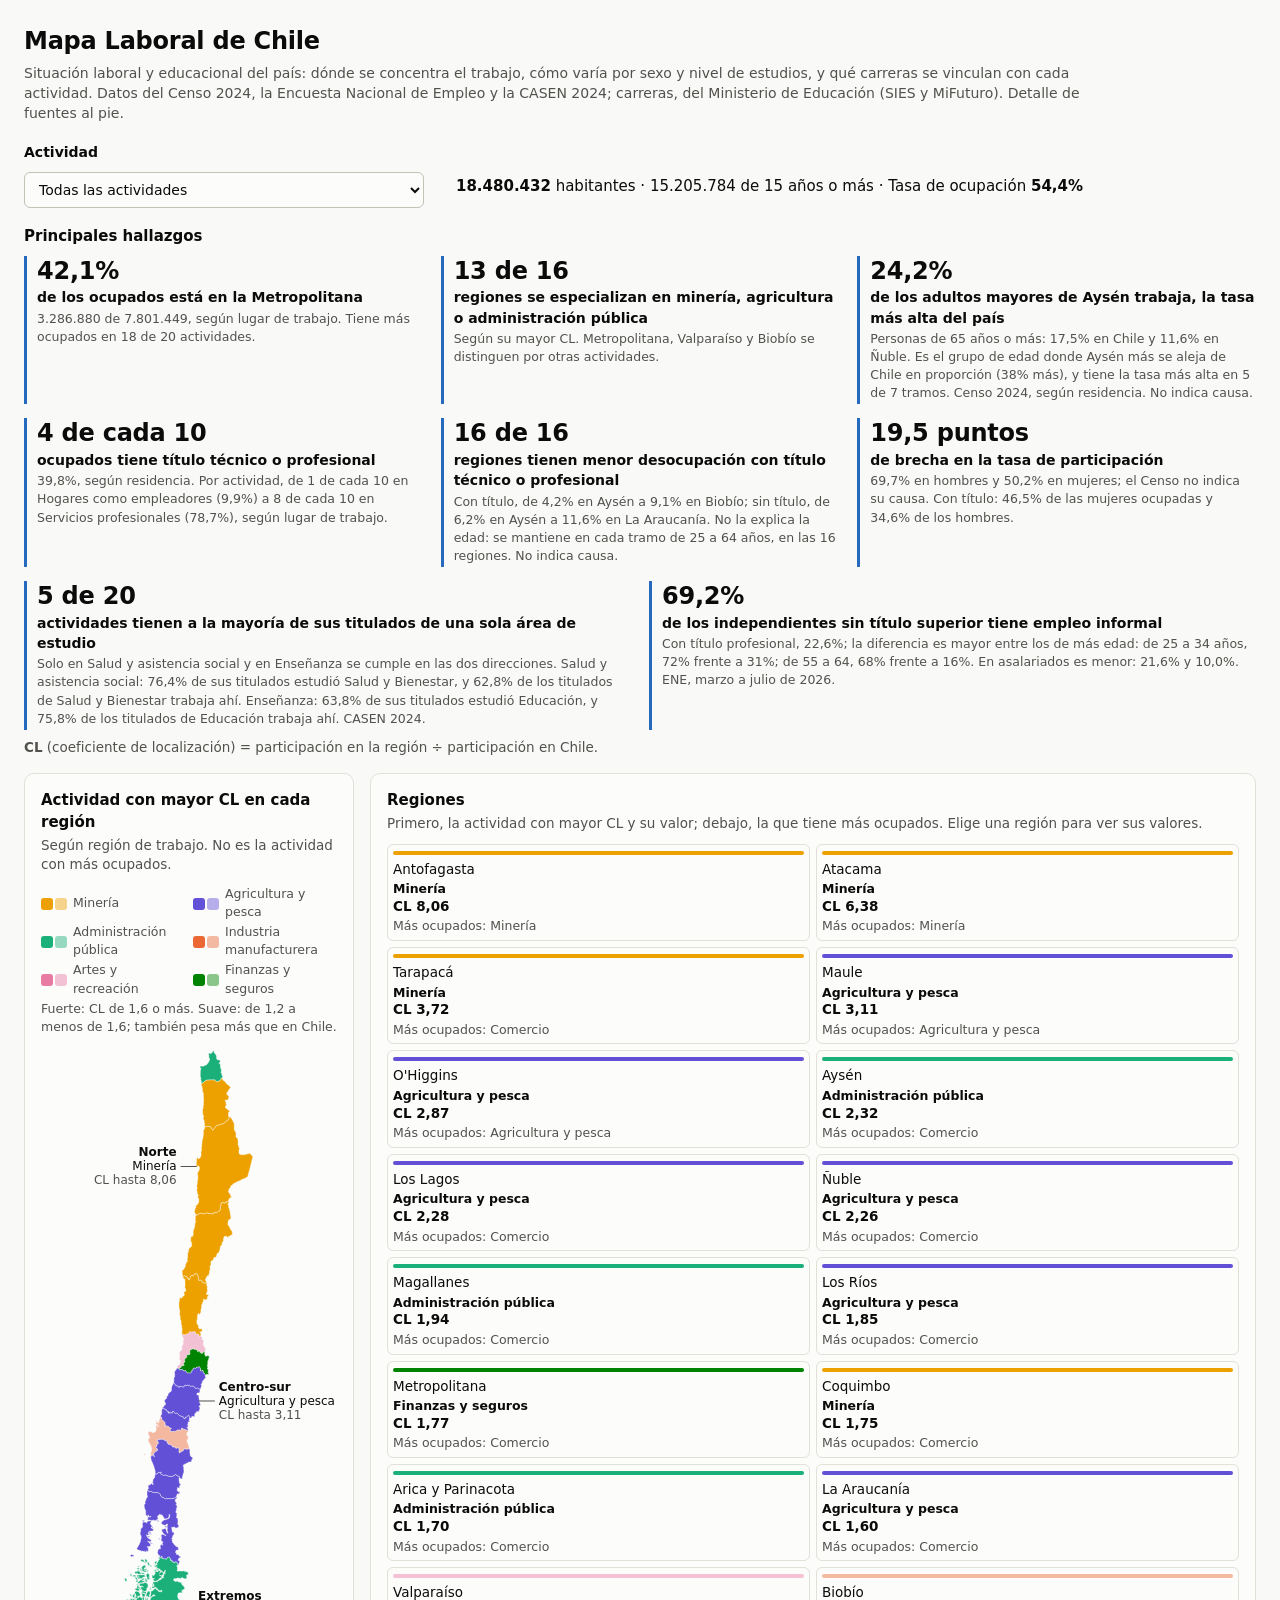
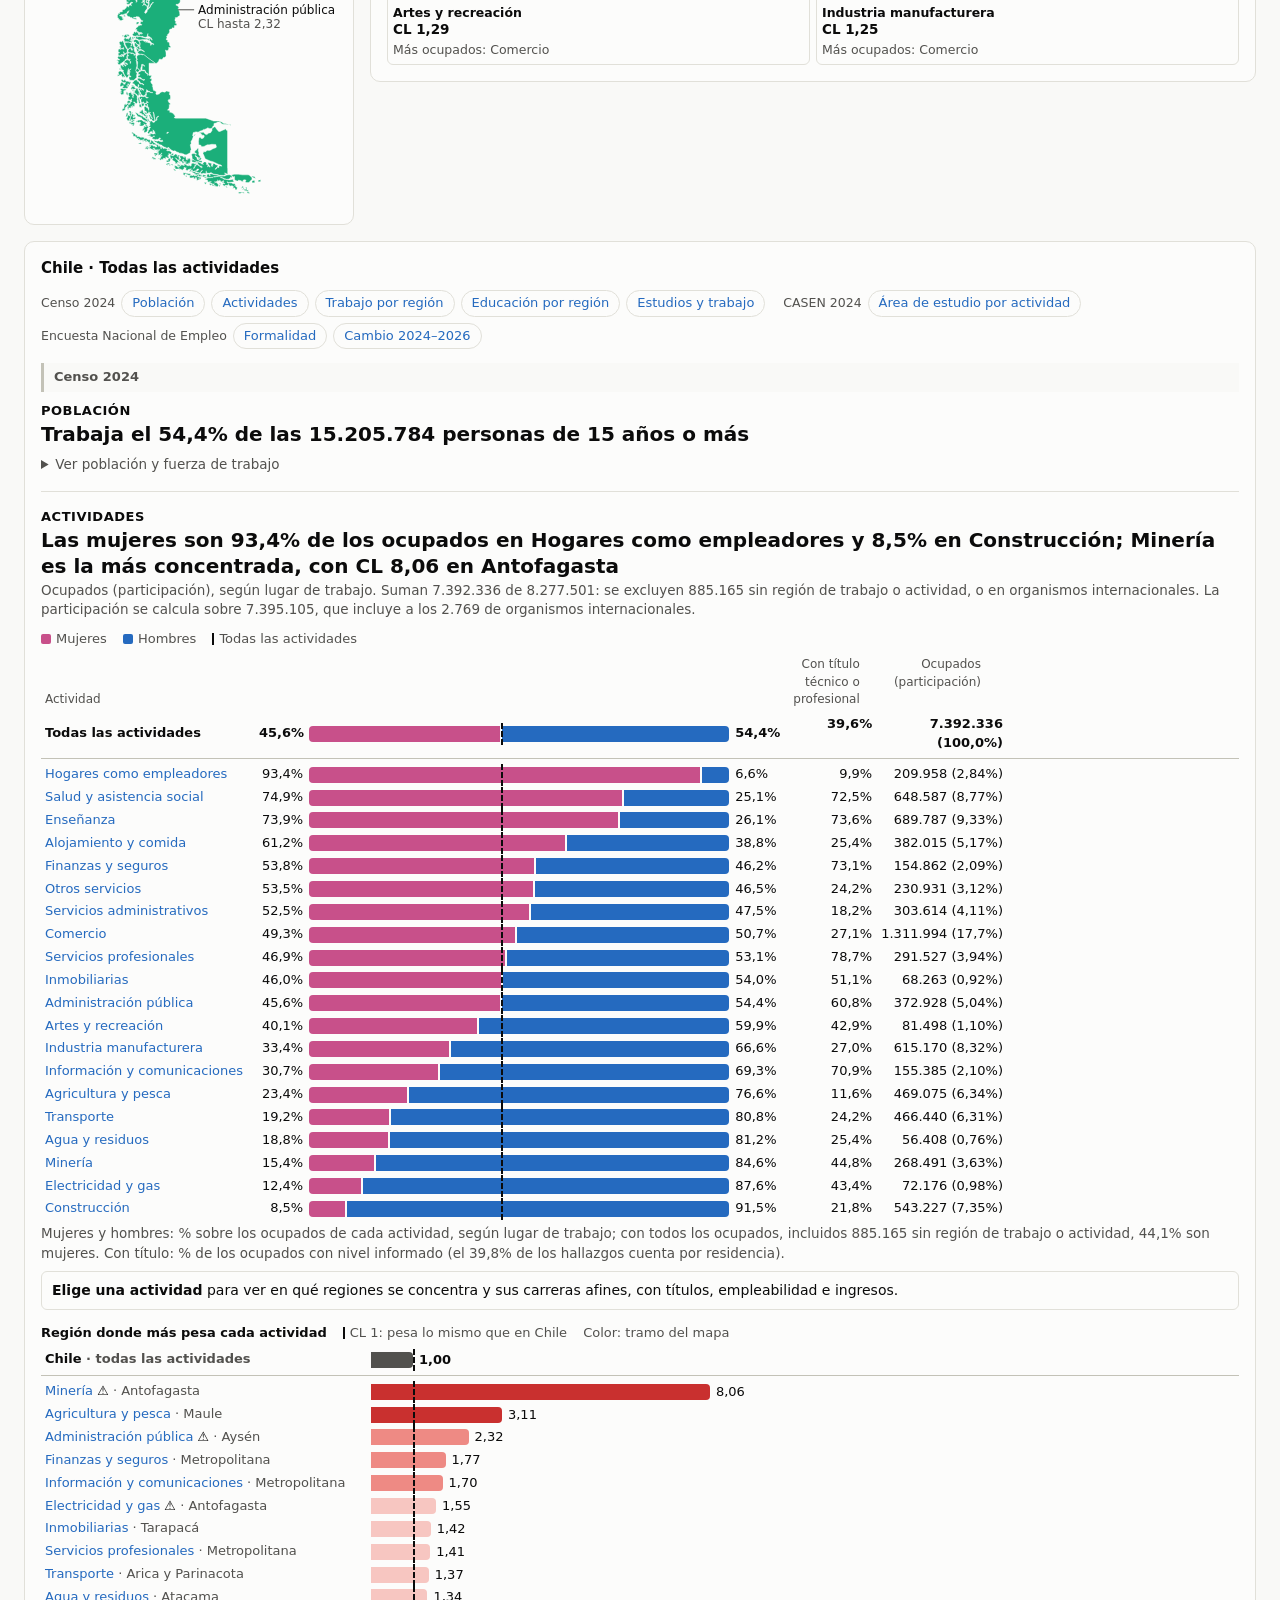
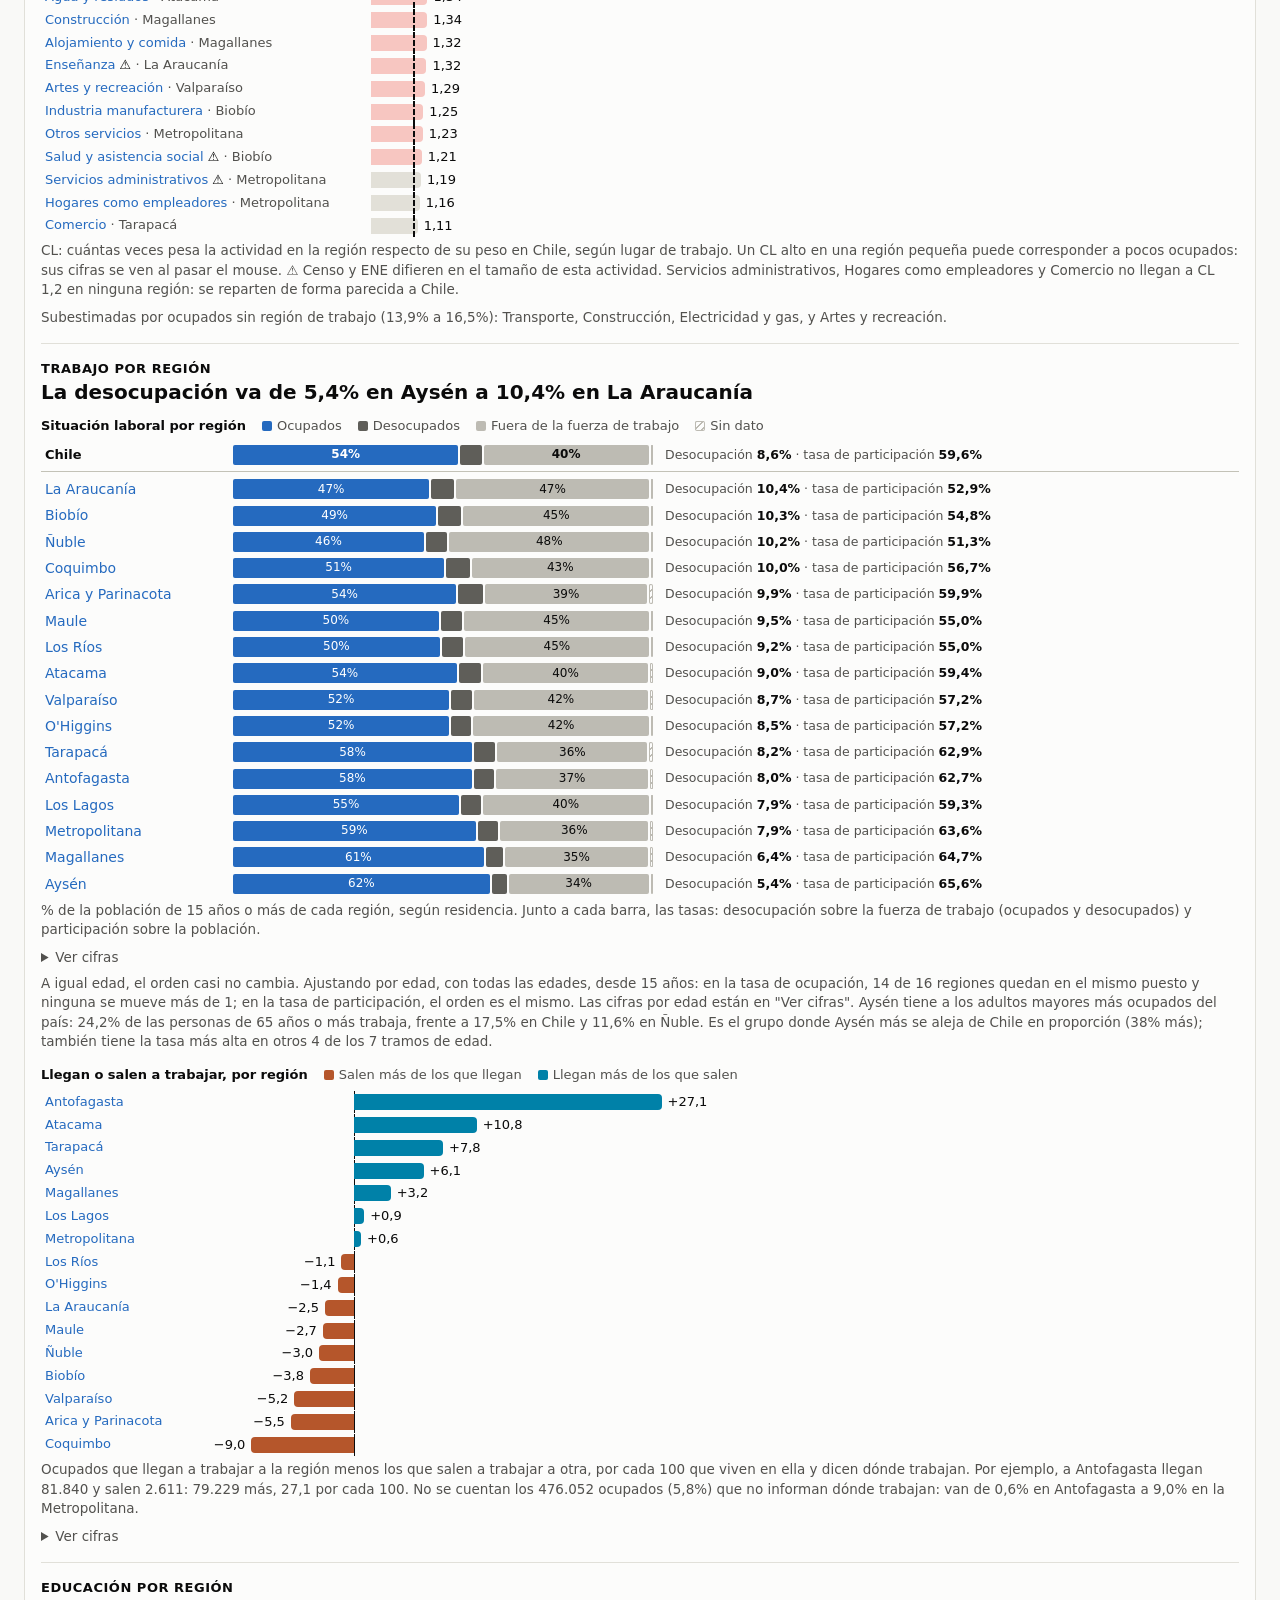
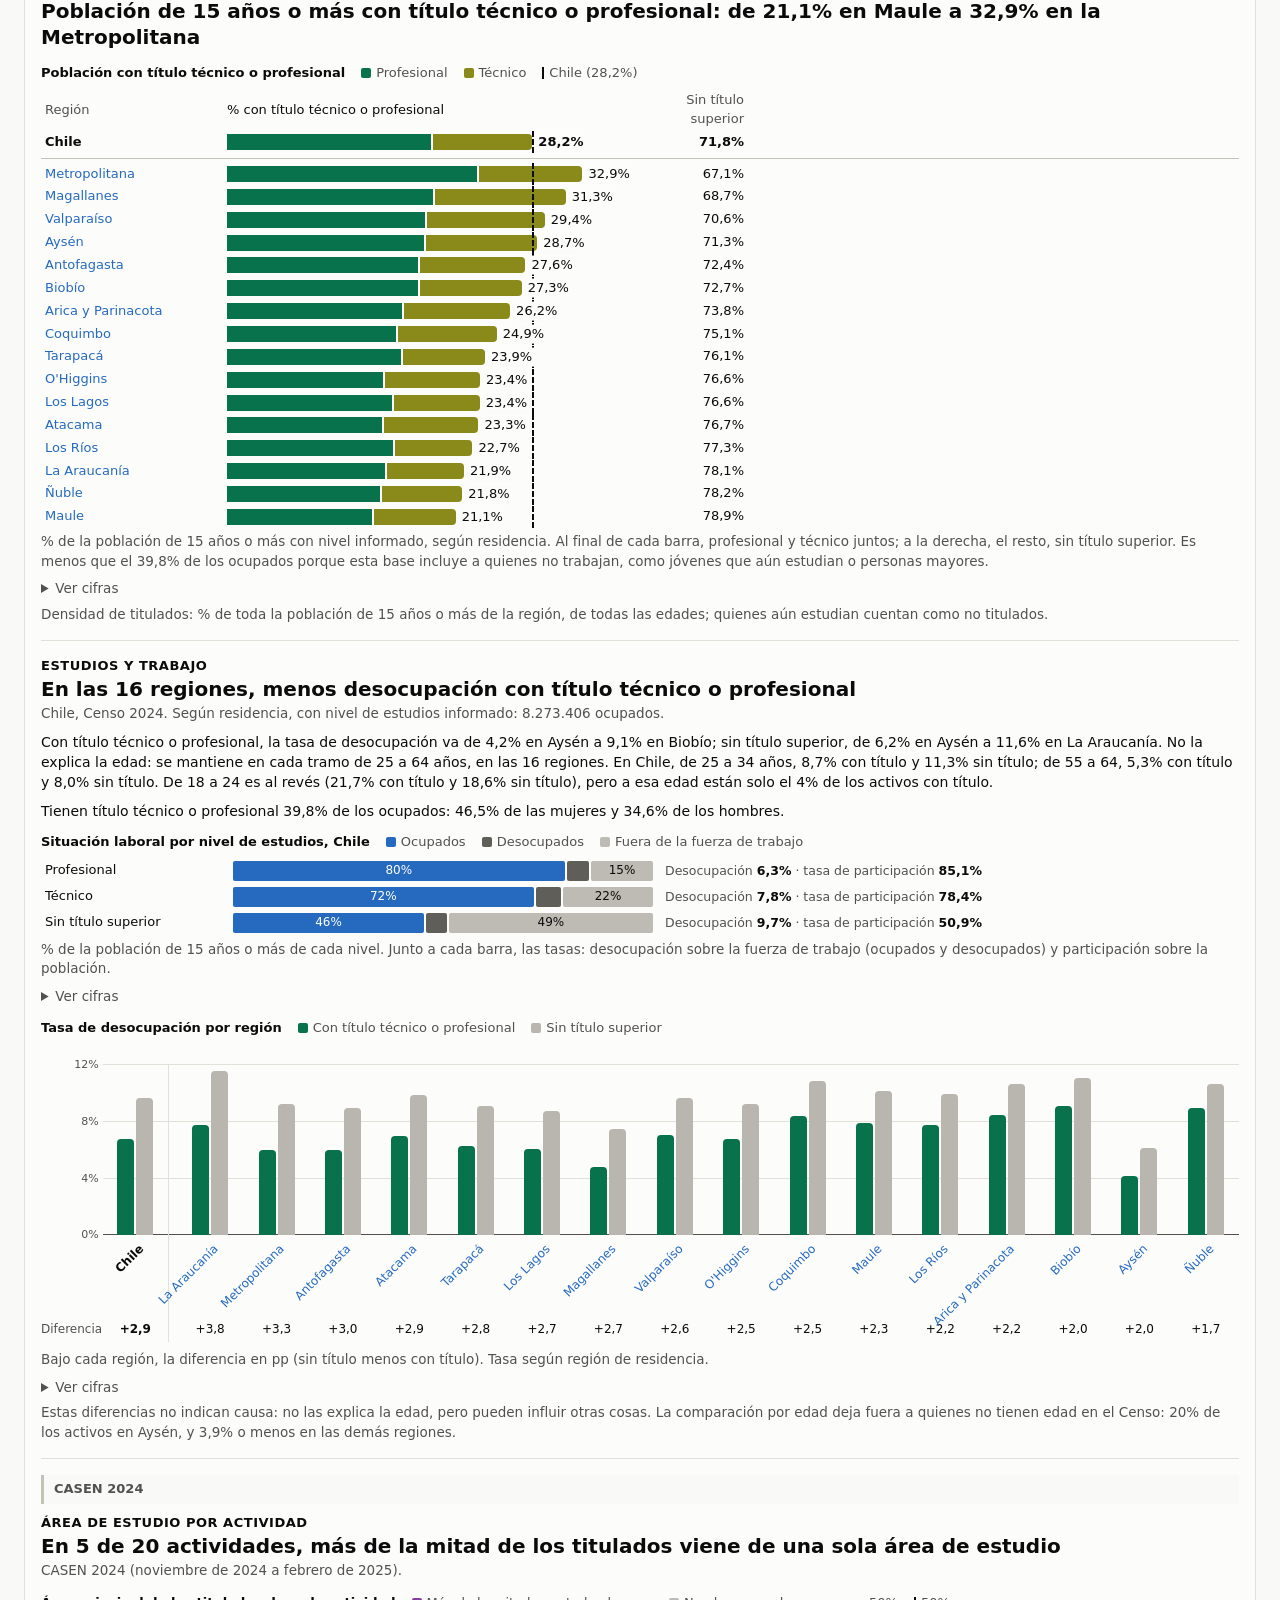
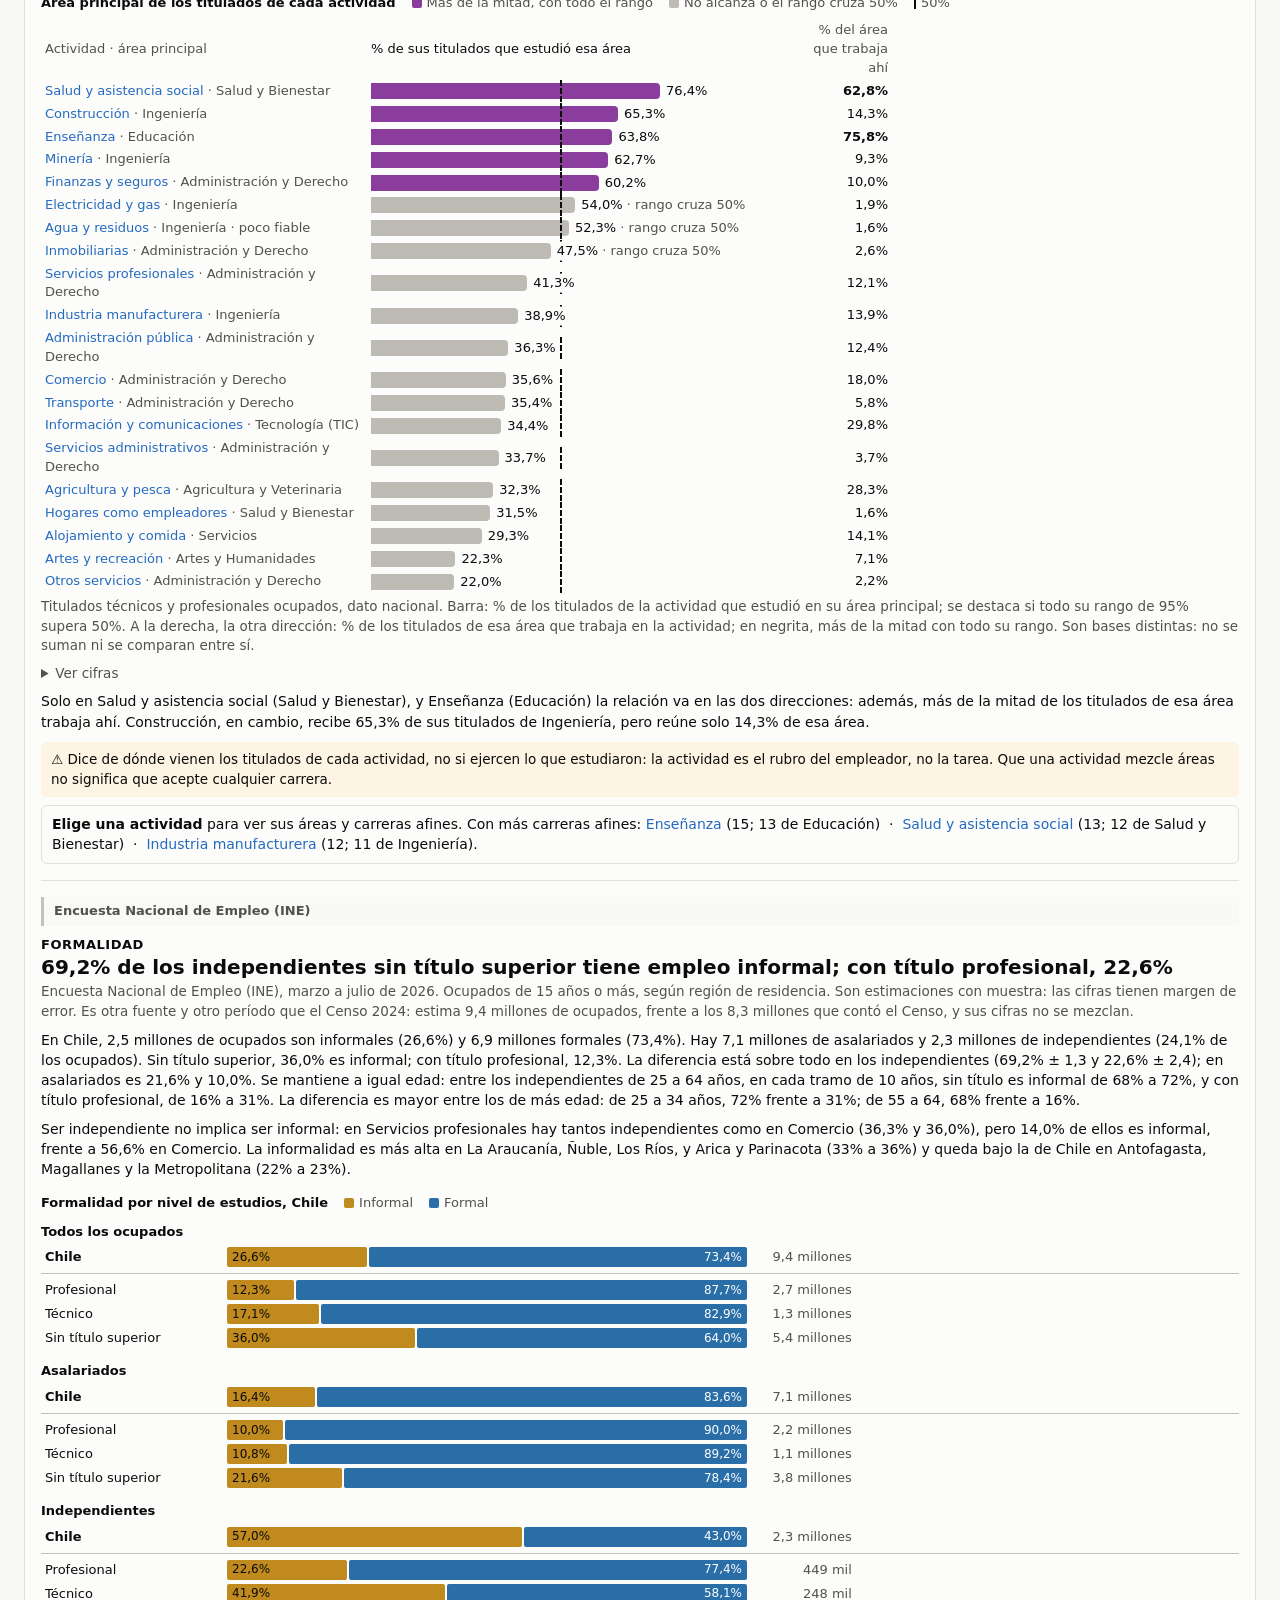
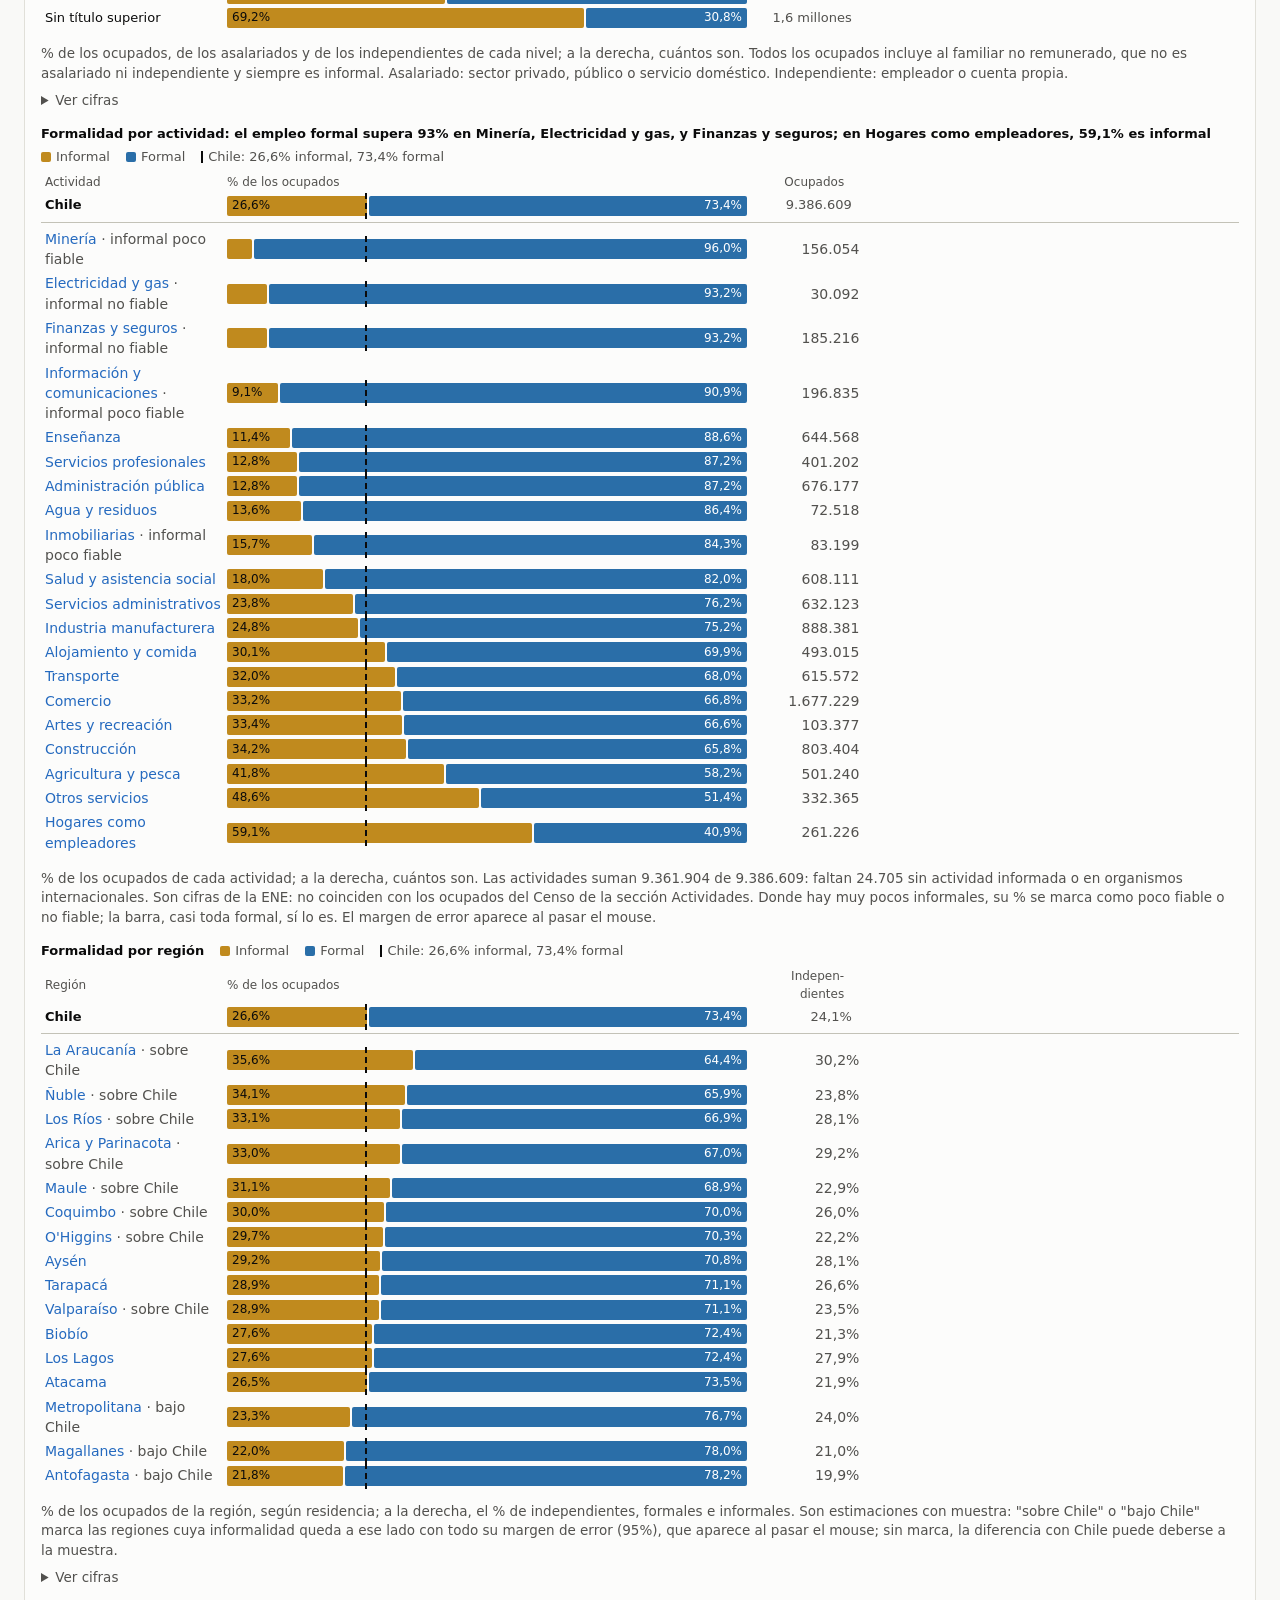
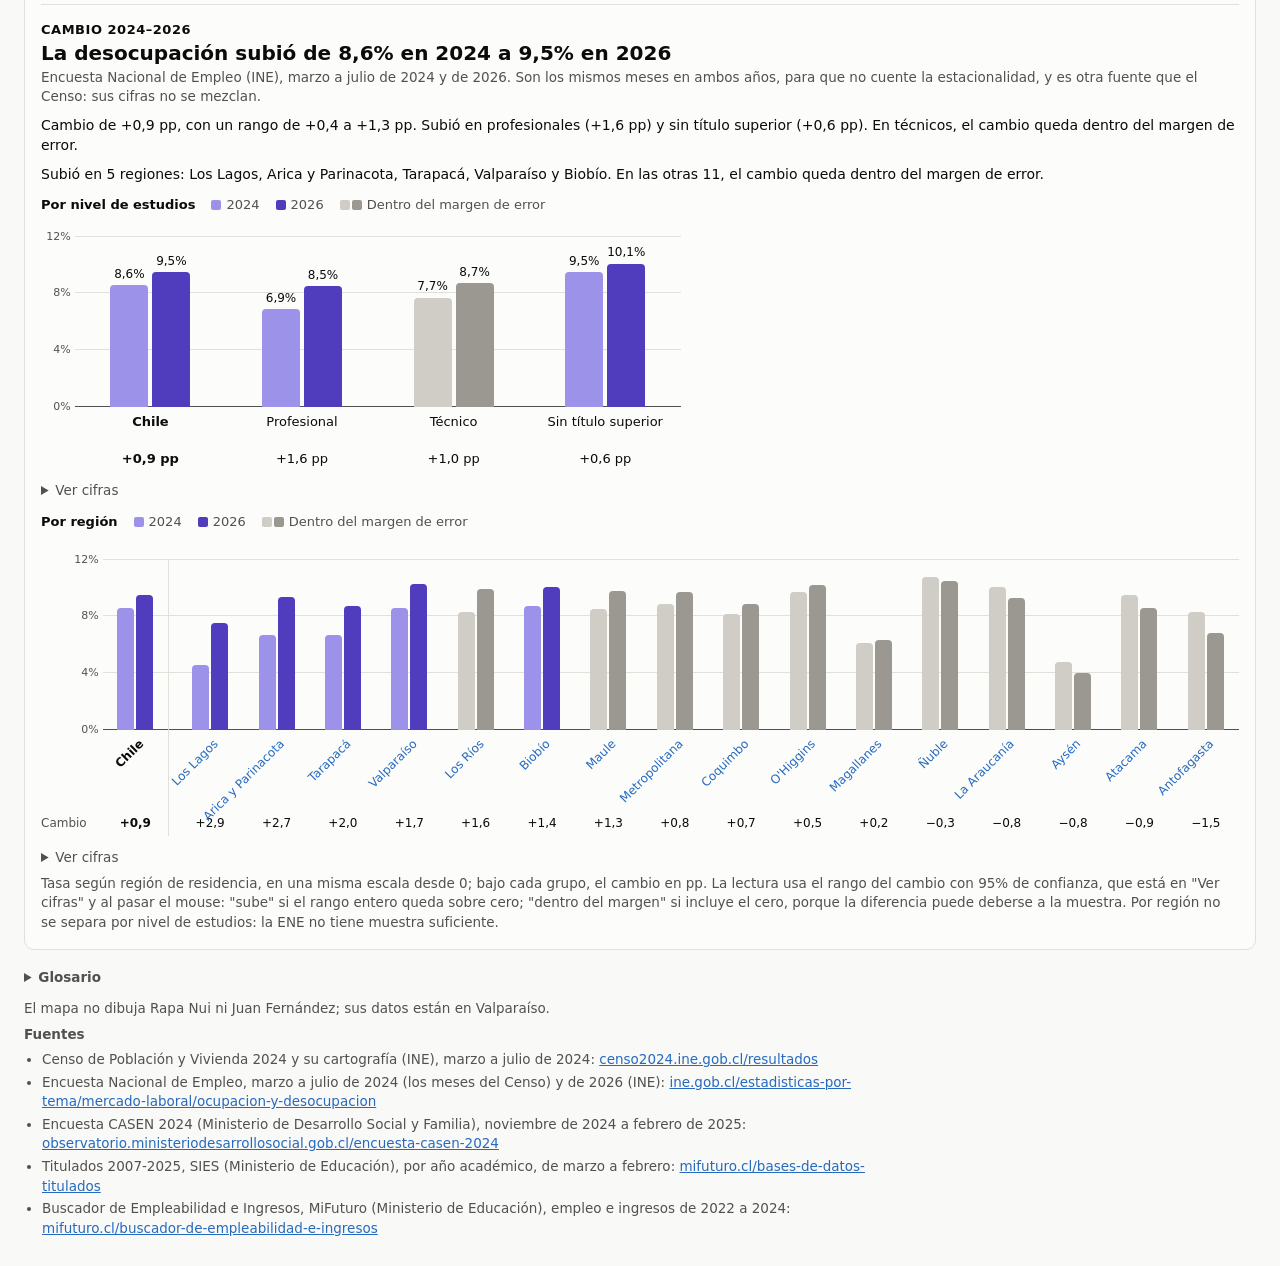
==== commit 894f334e: "Destaca a los adultos mayores de Aysén y mide Educación por región como densidad de titulados - Hall" ====
--- a/docs/index.html
+++ b/docs/index.html
@@ -102,7 +102,7 @@
 .total td{font-weight:650}
 /* Lo que un lector debe llevarse en segundos va en cifras grandes; el resto queda en los paneles. */
 /* Hallazgos en grilla de 6 pistas: cada tarjeta ocupa 2 (3 por fila) y la última fila se reparte el ancho completo,
-   para que con cualquier cantidad de hallazgos no queden huecos. Si sobra una sola (7 tarjetas), las 4 últimas van de
+   para que con cualquier cantidad de hallazgos no queden huecos (con 8, las 2 últimas van de a 3). Si sobra una sola (7 tarjetas), las 4 últimas van de
    a dos (3 + 2 + 2): sola a lo ancho, su frase quedaba en líneas de unos 165 caracteres, el doble de lo que se lee
    cómodo. La cifra va arriba: a su izquierda, en tarjetas de unos 400 px, chocaba con el texto y dejaba poco ancho a
    la frase. */
@@ -478,6 +478,10 @@
    `Tiene más ocupados en ${RES.n_metropolitana} de ${DATOS.actividades.length} actividades.`],
   [`${patron.length} de ${todas.length}`,"regiones se especializan en minería, agricultura o administración pública",
    "Según su mayor CL. Metropolitana, Valparaíso y Biobío se distinguen por otras actividades."],
+  // Adultos mayores más ocupados (Trabajo por región): misma cifra que la columna 65 o más de su "Ver cifras".
+  ...(m=>[[`${num(m.v,1)}%`,`de los adultos mayores de ${enReg(m.r)} trabaja, la tasa más alta del país`,
+   `Personas de 65 años o más: ${num(m.ch,1)}% en Chile y ${num(m.vmin,1)}% en ${enReg(m.rmin)}. Es el grupo de edad donde ${nomReg(m.r)} más se aleja de Chile en proporción (${m.rel}% más), `+
+   `y tiene la tasa más alta en ${m.primera} de ${m.n} tramos. Censo 2024, según residencia. No indica causa.`]])(mayoresOcupados()),
   [deCada10(EST.pct_con_titulo),"ocupados tiene título técnico o profesional",
    `${num(EST.pct_con_titulo,1)}%, según residencia. Por actividad, de ${deCada10(conTitulo(tMin.niveles))} en ${esc(tMin.corto)} (${num(conTitulo(tMin.niveles),1)}%) `+
    `a ${deCada10(conTitulo(tMax.niveles))} en ${esc(tMax.corto)} (${num(conTitulo(tMax.niveles),1)}%), según lugar de trabajo.`],
@@ -865,9 +869,21 @@
 // tramo de la región con la mezcla de edades de Chile. Antes iba un aviso ("dependen de la edad"); medido, el orden casi
 // no cambia, y la frase lo dice con la cifra. Se descartó comparar solo de 18 a 64: dejaba fuera a 448.019 ocupados de
 // 65 o más. El orden se cuenta en Python con las cifras exactas, no con las redondeadas que se muestran.
+// Adultos mayores que trabajan (hallazgo del usuario, 14-11-26): la región con la tasa de ocupación más alta de 65 o
+// más, comparada con las otras regiones y no con sus otros tramos (dentro de cada región, los mayores trabajan menos que
+// los de 25 a 64, como en todas partes). Se dice en qué proporción supera a Chile y en cuántos tramos es la más alta,
+// para que no se lea como algo solo de los mayores. Las cifras están en la tabla por edad de "Ver cifras"; el control
+// vigila que siga siendo así. La tarjeta y la sección usan esta misma función.
+function mayoresOcupados(){const e=POB.edad,R=DATOS.orden,v=(r,tr)=>e.regiones[r].tramos[tr][0],ch=tr=>e.chile.tramos[tr][0];
+ const ext=k=>R.reduce((a,b)=>k*(v(b,"65+")-v(a,"65+"))>0?b:a),r=ext(1),rmin=ext(-1);
+ const primera=e.tramos.filter(tr=>R.every(o=>v(o,tr)<=v(r,tr))).length;
+ return {r,rmin,v:v(r,"65+"),vmin:v(rmin,"65+"),ch:ch("65+"),rel:Math.round(100*(v(r,"65+")/ch("65+")-1)),primera,n:e.tramos.length}}
+function fraseMayores(){const m=mayoresOcupados();
+ return `${nomReg(m.r)} tiene a los adultos mayores más ocupados del país: ${num(m.v,1)}% de las personas de 65 años o más trabaja, frente a ${num(m.ch,1)}% en Chile y ${num(m.vmin,1)}% en ${enReg(m.rmin)}. `+
+  `Es el grupo donde ${nomReg(m.r)} más se aleja de Chile en proporción (${m.rel}% más); también tiene la tasa más alta en otros ${m.primera-1} de los ${m.n} tramos de edad.`}
 function fraseEdadRegion(){const e=POB.edad,o=e.puestos.ocu,p=e.puestos.par,n=DATOS.orden.length;
  const mov=x=>x.iguales===n?"el orden es el mismo":`${x.iguales} de ${n} regiones quedan en el mismo puesto y ninguna se mueve más de ${x.max}`;
- return `A igual edad, el orden casi no cambia. Ajustando por edad, con todos los tramos de 15 a 65 años o más: en el % de ocupados, ${mov(o)}; en la tasa de participación, ${mov(p)}. Las cifras por edad están en "Ver cifras".`}
+ return `A igual edad, el orden casi no cambia. Ajustando por edad, con todas las edades, desde 15 años: en la tasa de ocupación, ${mov(o)}; en la tasa de participación, ${mov(p)}. Las cifras por edad están en "Ver cifras".`}
 // Segunda tabla del "Ver cifras", con su título: las cifras sin ajustar no se repiten (son las de la tabla de arriba, con
 // otro nombre se leían como cifras distintas), y "a igual edad" es la palabra de la frase de abajo. Cada % muestra su
 // base al pasar el mouse, como el margen en Formalidad: dentro de la celda, la tabla no cabría.
@@ -878,10 +894,10 @@
  return `<p class="tabla-titulo">Ocupados por edad y tasas a igual edad</p>
  <div class="nota">Ocupados de cada tramo de edad, como % de la población de ese tramo, según residencia; al pasar el mouse, cuántos son. `+
   `A igual edad: la cifra que tendría la región con la mezcla de edades de Chile; con ella, las diferencias entre regiones no se deben a la edad. Las cifras sin ajustar son las de la tabla de arriba. `+
-  `No entran los ${num(e.sin_edad)} sin edad en el Censo: por eso en Chile, a igual edad, el % de ocupados es ${num(e.chile_con_edad,1)}% y no el ${num(ch.ocu,1)}% de arriba.</div>
+  `No entran los ${num(e.sin_edad)} sin edad en el Censo: por eso en Chile, a igual edad, la tasa de ocupación es ${num(e.chile_con_edad,1)}% y no el ${num(ch.ocu,1)}% de arriba.</div>
  <div class="tabla-ancha"><table style="margin-top:8px"><thead><tr><th rowspan="2">Región</th><th class="n" colspan="${e.tramos.length}">Ocupados (% de la población de cada edad)</th>`+
   `<th class="n ini" colspan="2">A igual edad</th></tr>`+
-  `<tr>${e.tramos.map(tr=>`<th class="n">${nomTramo(tr)}</th>`).join("")}<th class="n ini">Ocupados</th><th class="n">Tasa de participación</th></tr></thead><tbody>`+
+  `<tr>${e.tramos.map(tr=>`<th class="n">${nomTramo(tr)}</th>`).join("")}<th class="n ini">Tasa de ocupación</th><th class="n">Tasa de participación</th></tr></thead><tbody>`+
   fila("Chile",ch,"total")+DATOS.orden.map(r=>fila(esc(DATOS.regiones[r]),e.regiones[r],"")).join("")+`</tbody></table></div>`}
 // Trabajo por región, 2: los que llegan a trabajar menos los que salen, por cada 100 ocupados que viven en la región y
 // dicen dónde trabajan. Es una medida directa: el Censo trae región de residencia y de trabajo de cada ocupado, y quienes
@@ -911,6 +927,11 @@
   `<p class="nota" style="margin:2px 0 8px">Ocupados que llegan a trabajar a la región menos los que salen a trabajar a otra, por cada 100 que viven en ella y dicen dónde trabajan. `+
   `Por ejemplo, a ${enReg(r0)} llegan ${num(x0.llegan)} y salen ${num(x0.salen)}: ${num(x0.llegan-x0.salen)} más, ${num(filas[0][2],1)} por cada 100. `+
   `No se cuentan los ${num(ch.sin_region_trabajo)} ocupados (${num(pcs(ch),1)}%) que no informan dónde trabajan: van de ${num(porSin[0][1],1)}% en ${enReg(porSin[0][0])} a ${num(porSin.at(-1)[1],1)}% en ${enReg(porSin.at(-1)[0])}.</p>`}
+// Educación por región mide densidad de titulados: cuántos de cada región están en cada uno de los 3 grupos
+// (profesional, técnico, sin título superior), sin tramos de edad (decisión del usuario, 14-11-26). La edad sí mueve
+// el % (10,5% con título de 18 a 24 años, 45,2% de 25 a 34), pero la sección no pregunta por qué; la nota dice la base
+// para que una densidad baja no se lea como "región menos educada". La medición a igual edad está en la nota de lectura.
+const NOTA_DENSIDAD="Densidad de titulados: % de toda la población de 15 años o más de la región, de todas las edades; quienes aún estudian cuentan como no titulados.";
 // Educación por región: barras apiladas solo con la parte titulada (profesional abajo, técnico encima), de mayor a menor
 // % con título, con "sin título superior" como cifra a la derecha para que los tres niveles sumen 100 a la vista.
 // Se descartaron las barras 100%: sin título ocupa 67% a 79% de cada barra y la diferencia entre regiones (12 puntos)
@@ -1081,7 +1102,7 @@
    `<td class="n">${num(d.buscan)} (${num(d.pct_buscan,1)}%)</td><td class="n">${num(d.no_buscan)} (${num(d.pct_no_buscan,1)}%)</td>`+
    `<td class="n">${num(d.tasa_desocupacion,1)}%</td><td class="n">${num(d.tasa_participacion,1)}%</td></tr>`).join("")+
   `</tbody></table></div>${tablaEdadRegion()}</details>
- <p class="nota" style="margin:6px 0 0">${fraseEdadRegion()}</p>
+ <p class="nota" style="margin:6px 0 0">${fraseEdadRegion()} ${fraseMayores()}</p>
  ${graficoTraslado()}
  <details><summary>Ver cifras</summary>
  <div class="nota" style="margin-top:10px">Traslado entre regiones: ocupados que viven en la región, menos los que no informan dónde trabajan y los que salen, más los que llegan, da los que trabajan en ella.</div>
@@ -1101,7 +1122,7 @@
   [["Chile",EDU.chile,"total"],...DATOS.orden.map(r=>[DATOS.regiones[r],EDU[r],""])].map(([t,v,k])=>{const tot=v[0]+v[1]+v[2];
    return `<tr class="${k}"><td>${esc(t)}</td><td class="n">${num(tot)}</td>${v.map(x=>`<td class="n">${num(x)} (${num(100*x/tot,1)}%)</td>`).join("")}`+
     `<td class="n">${num(pctTitulo(v),1)}%</td></tr>`}).join("")+`</tbody></table></div></details>
- <div class="aviso">Incluye a jóvenes que aún estudian: el % con título depende de la edad de la población de cada región.</div>
+ <p class="nota" style="margin:6px 0 0">${NOTA_DENSIDAD}</p>
  ${encabezado("sec-est","Estudios y trabajo",`${e.menor===e.n?`En las ${e.n} regiones`:`En ${e.menor} de ${e.n} regiones`}, menos desocupación con título técnico o profesional`)}
  <div class="nota">Chile, Censo 2024. Según residencia, con nivel de estudios informado: ${num(EST.total)} ocupados.</div>
  <p style="margin:8px 0 0">${desocTitulo()} ${edadDesoc()}</p>
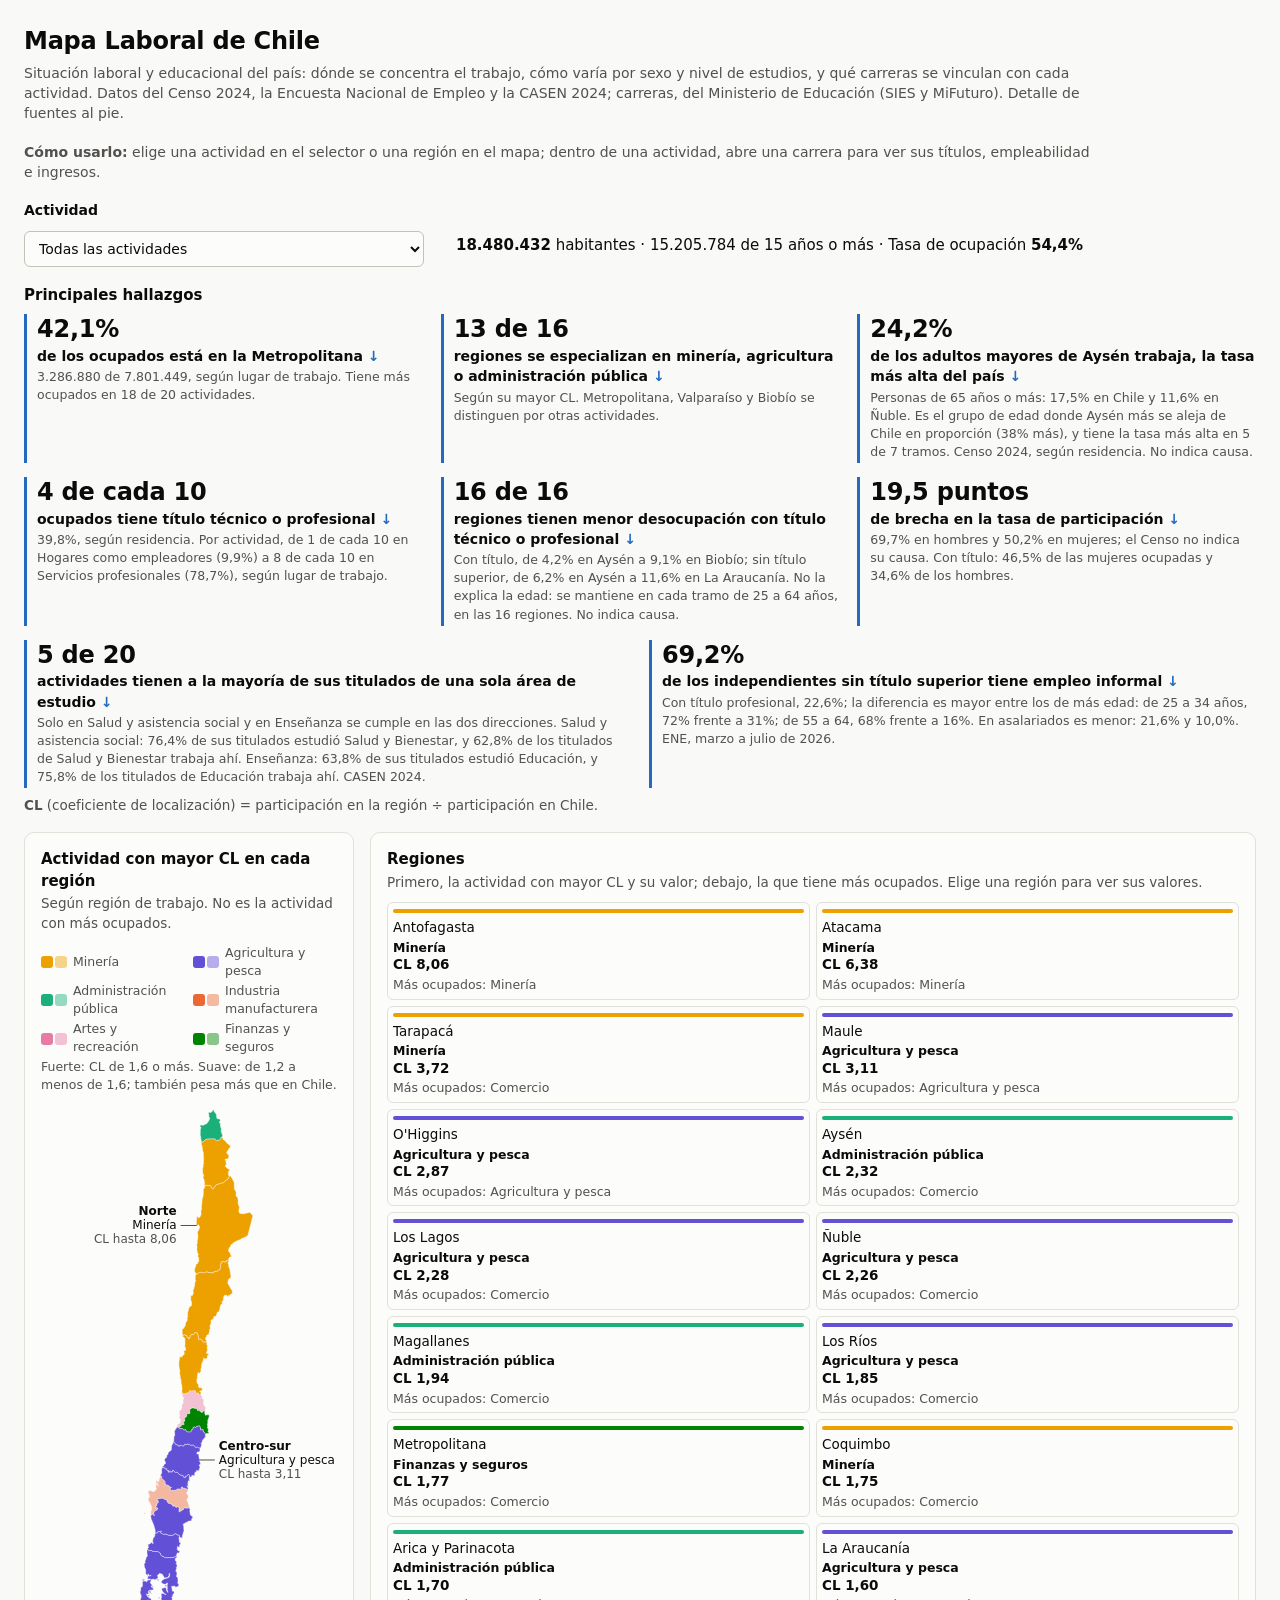
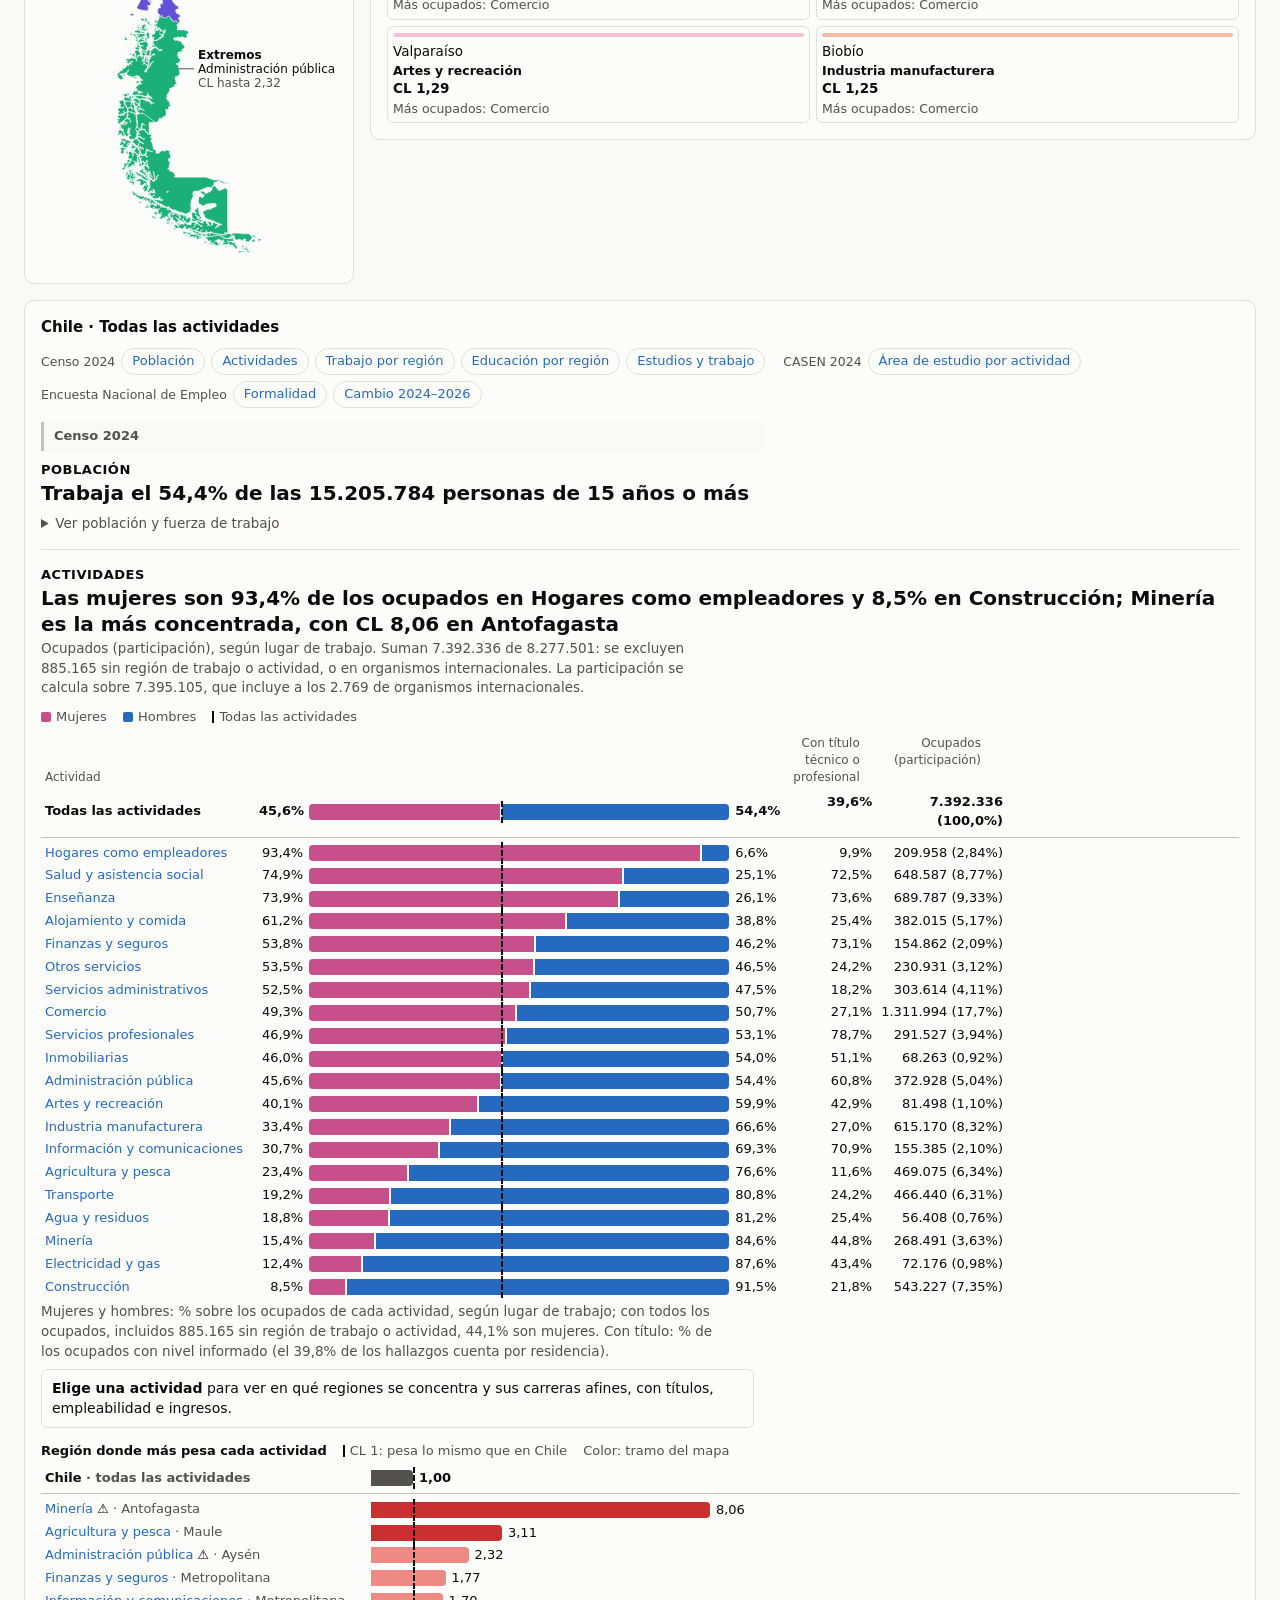
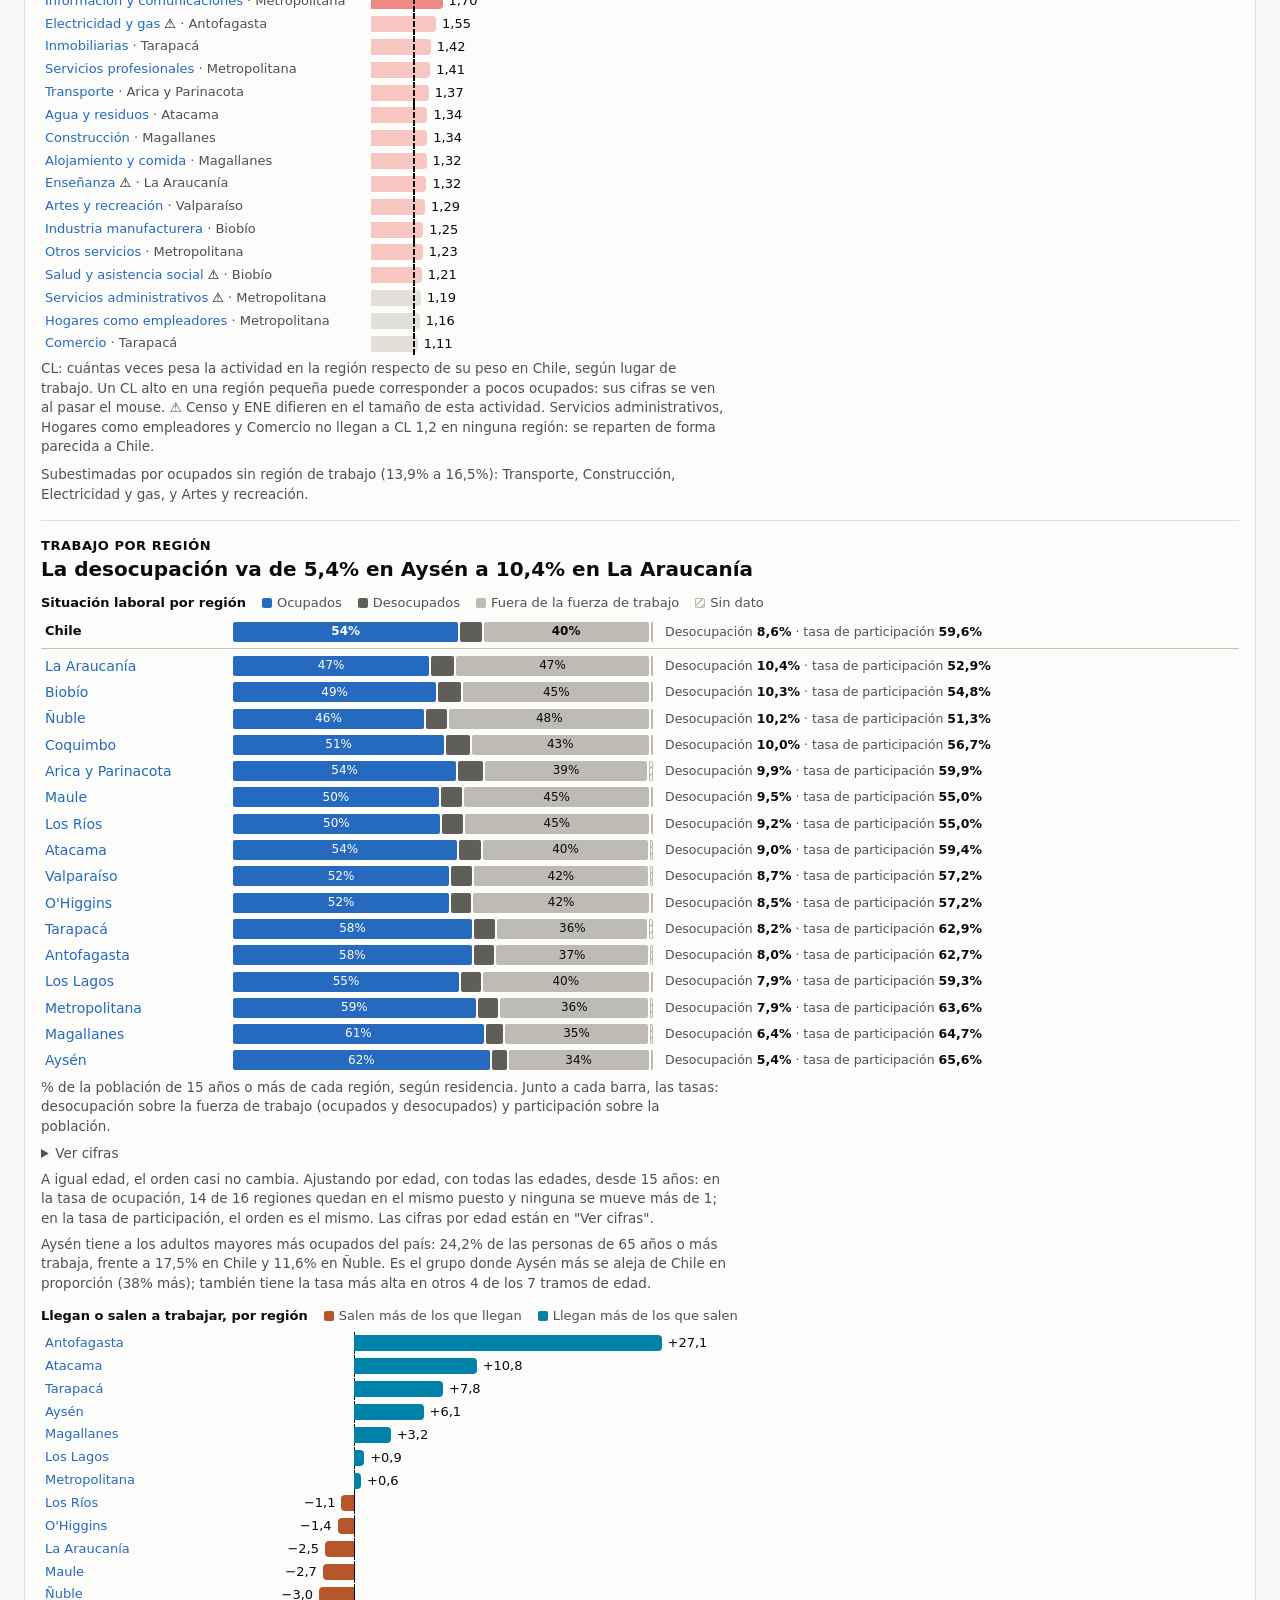
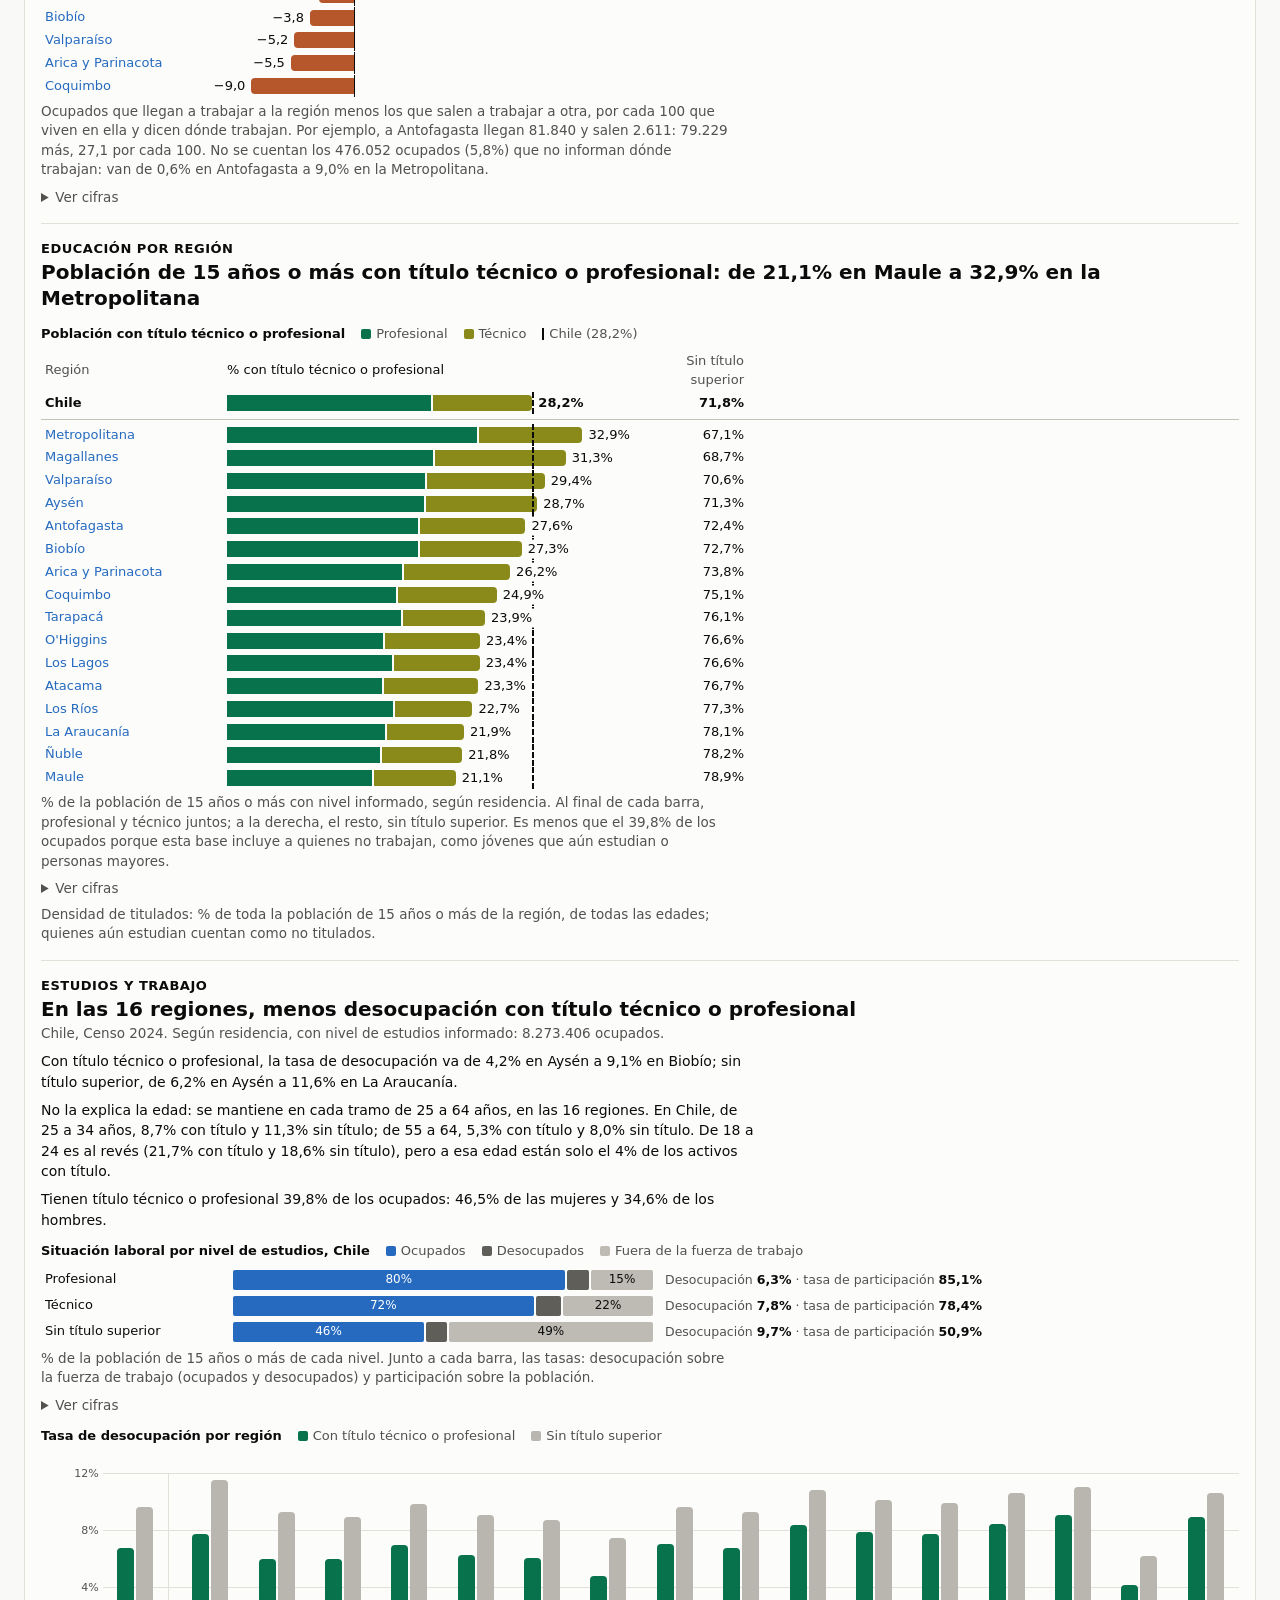
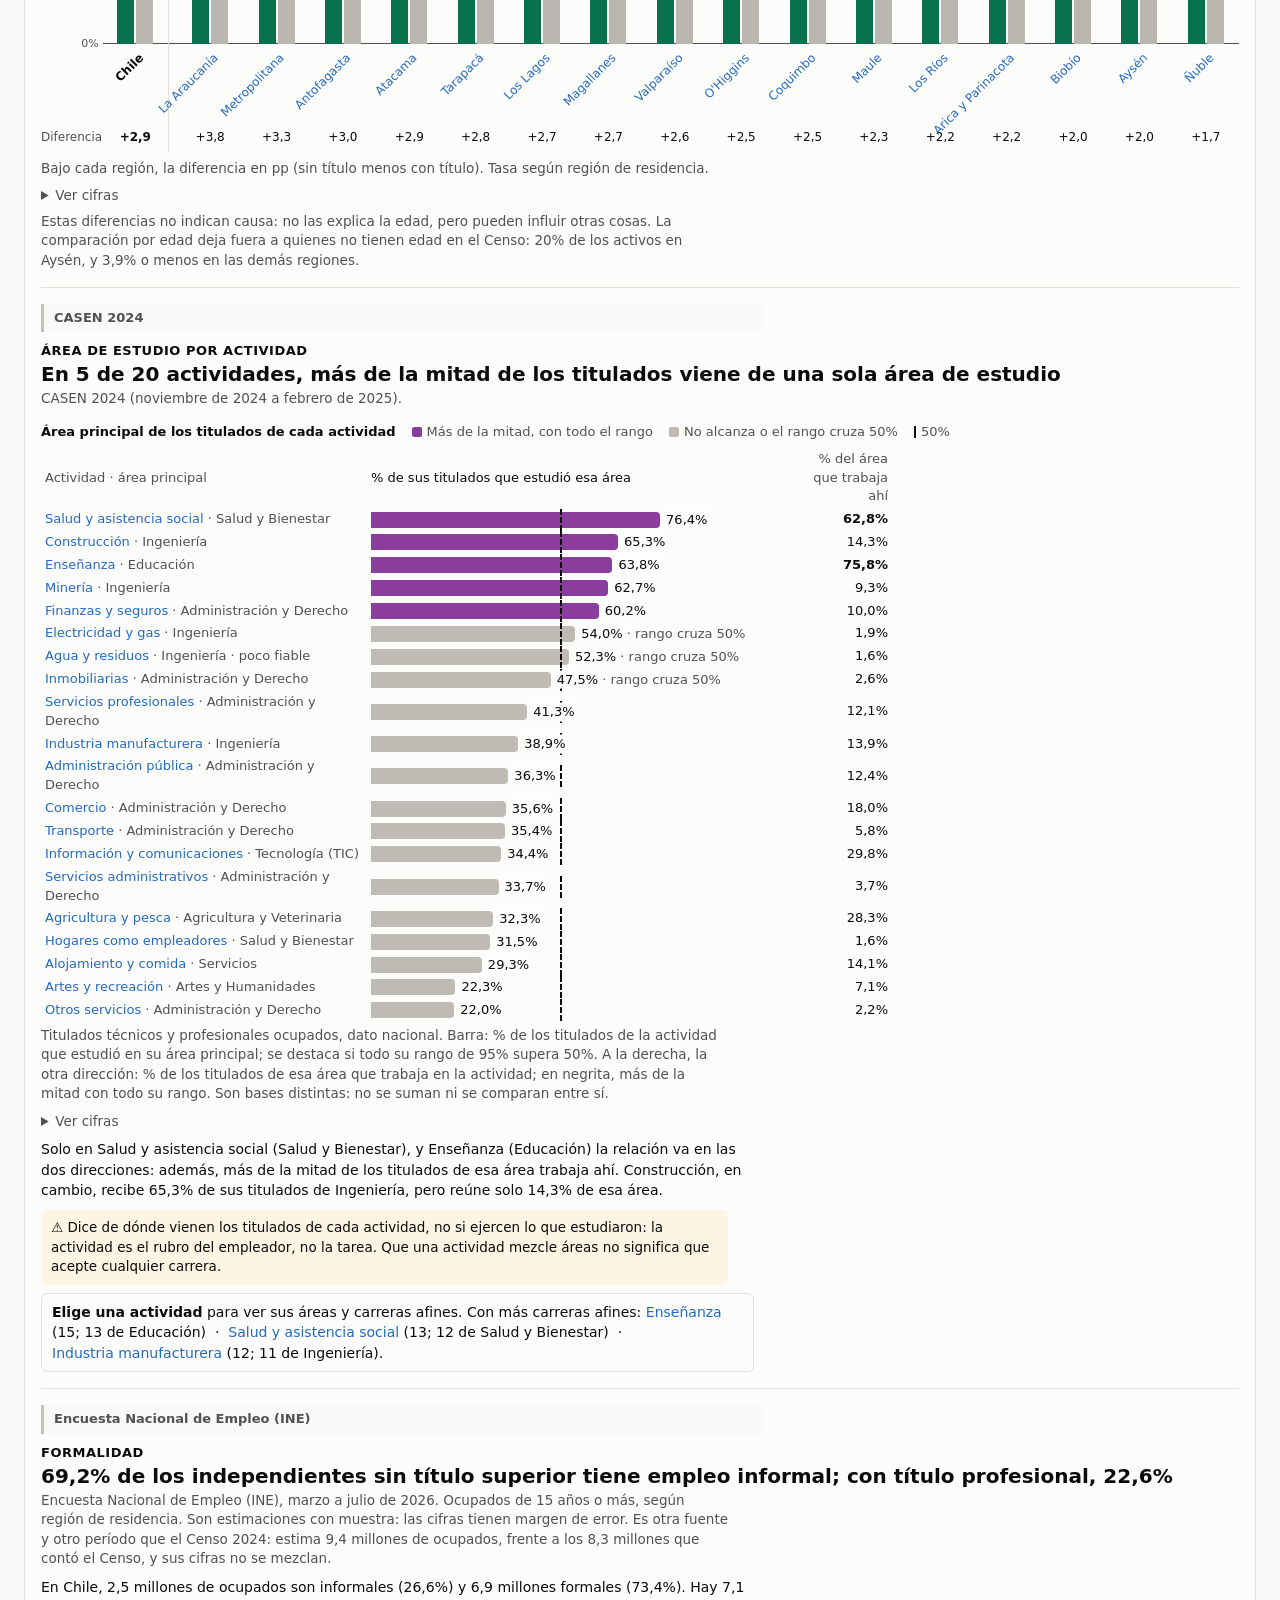
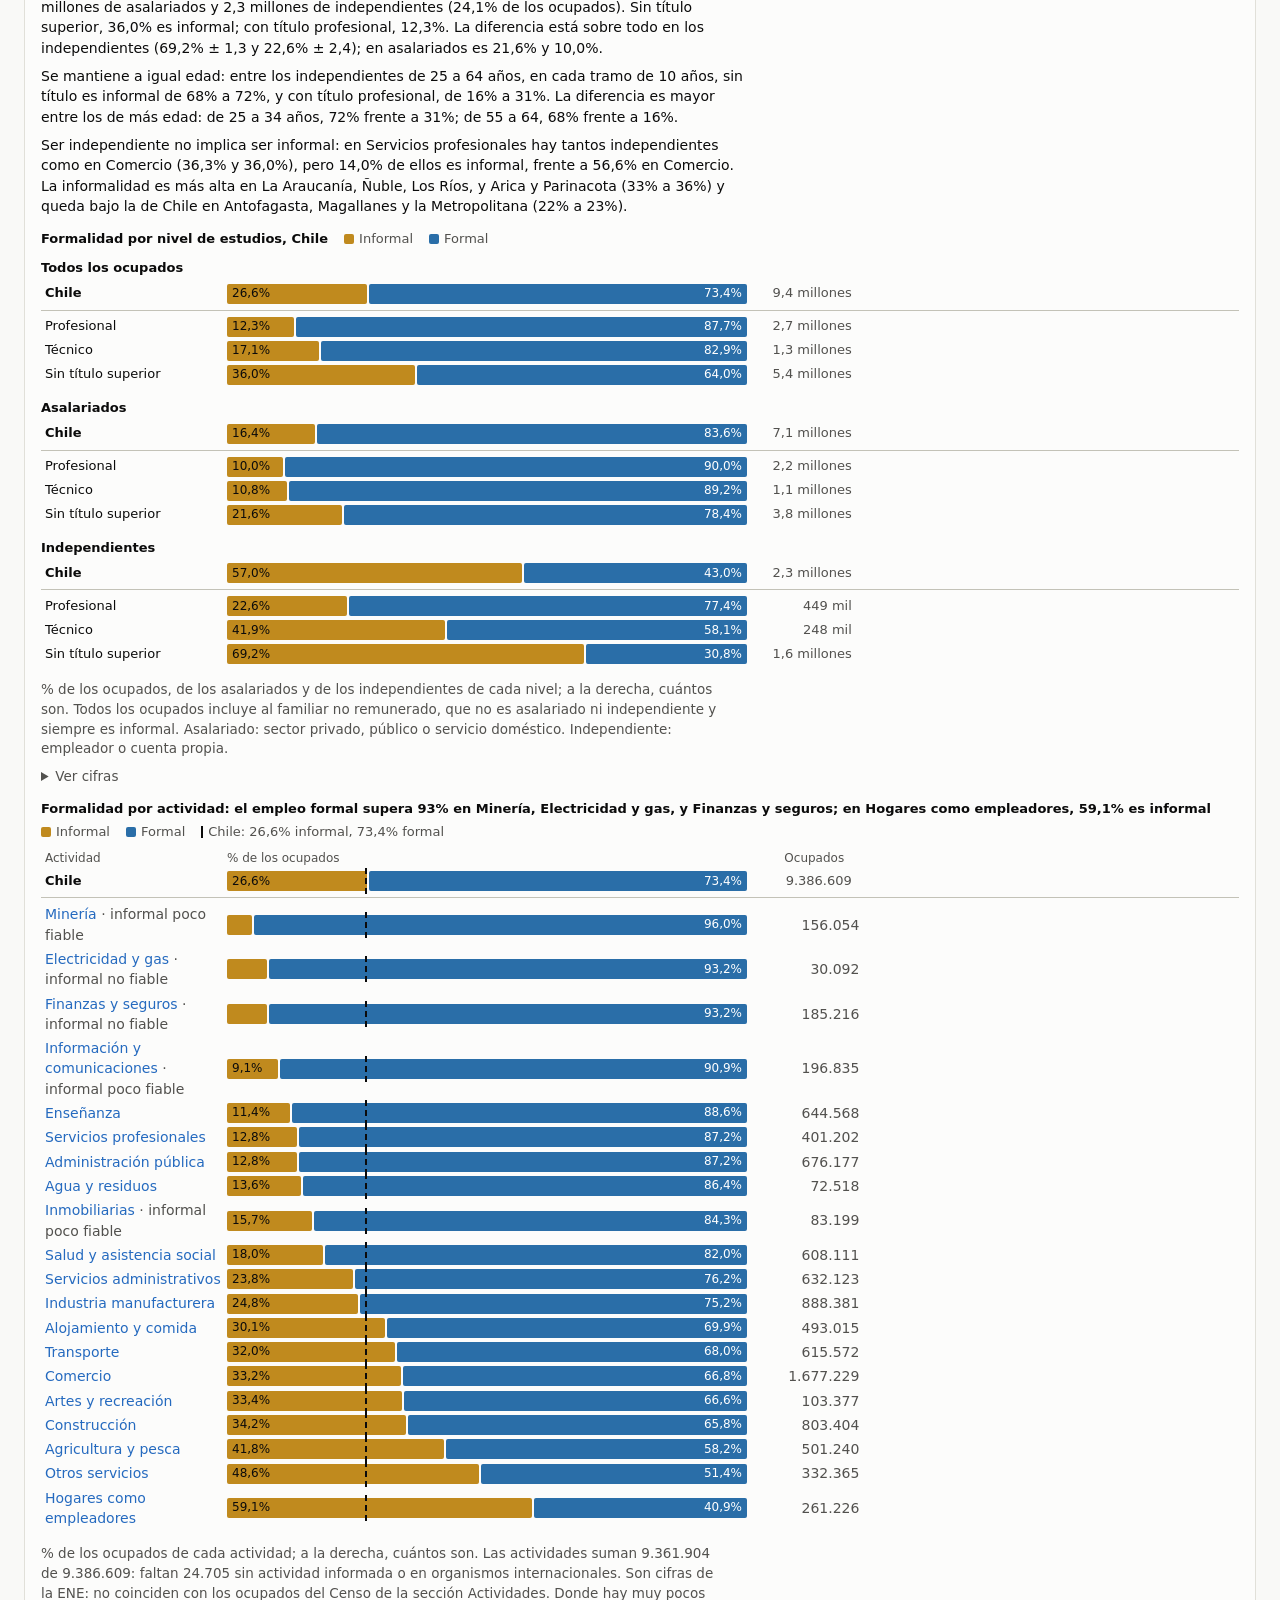
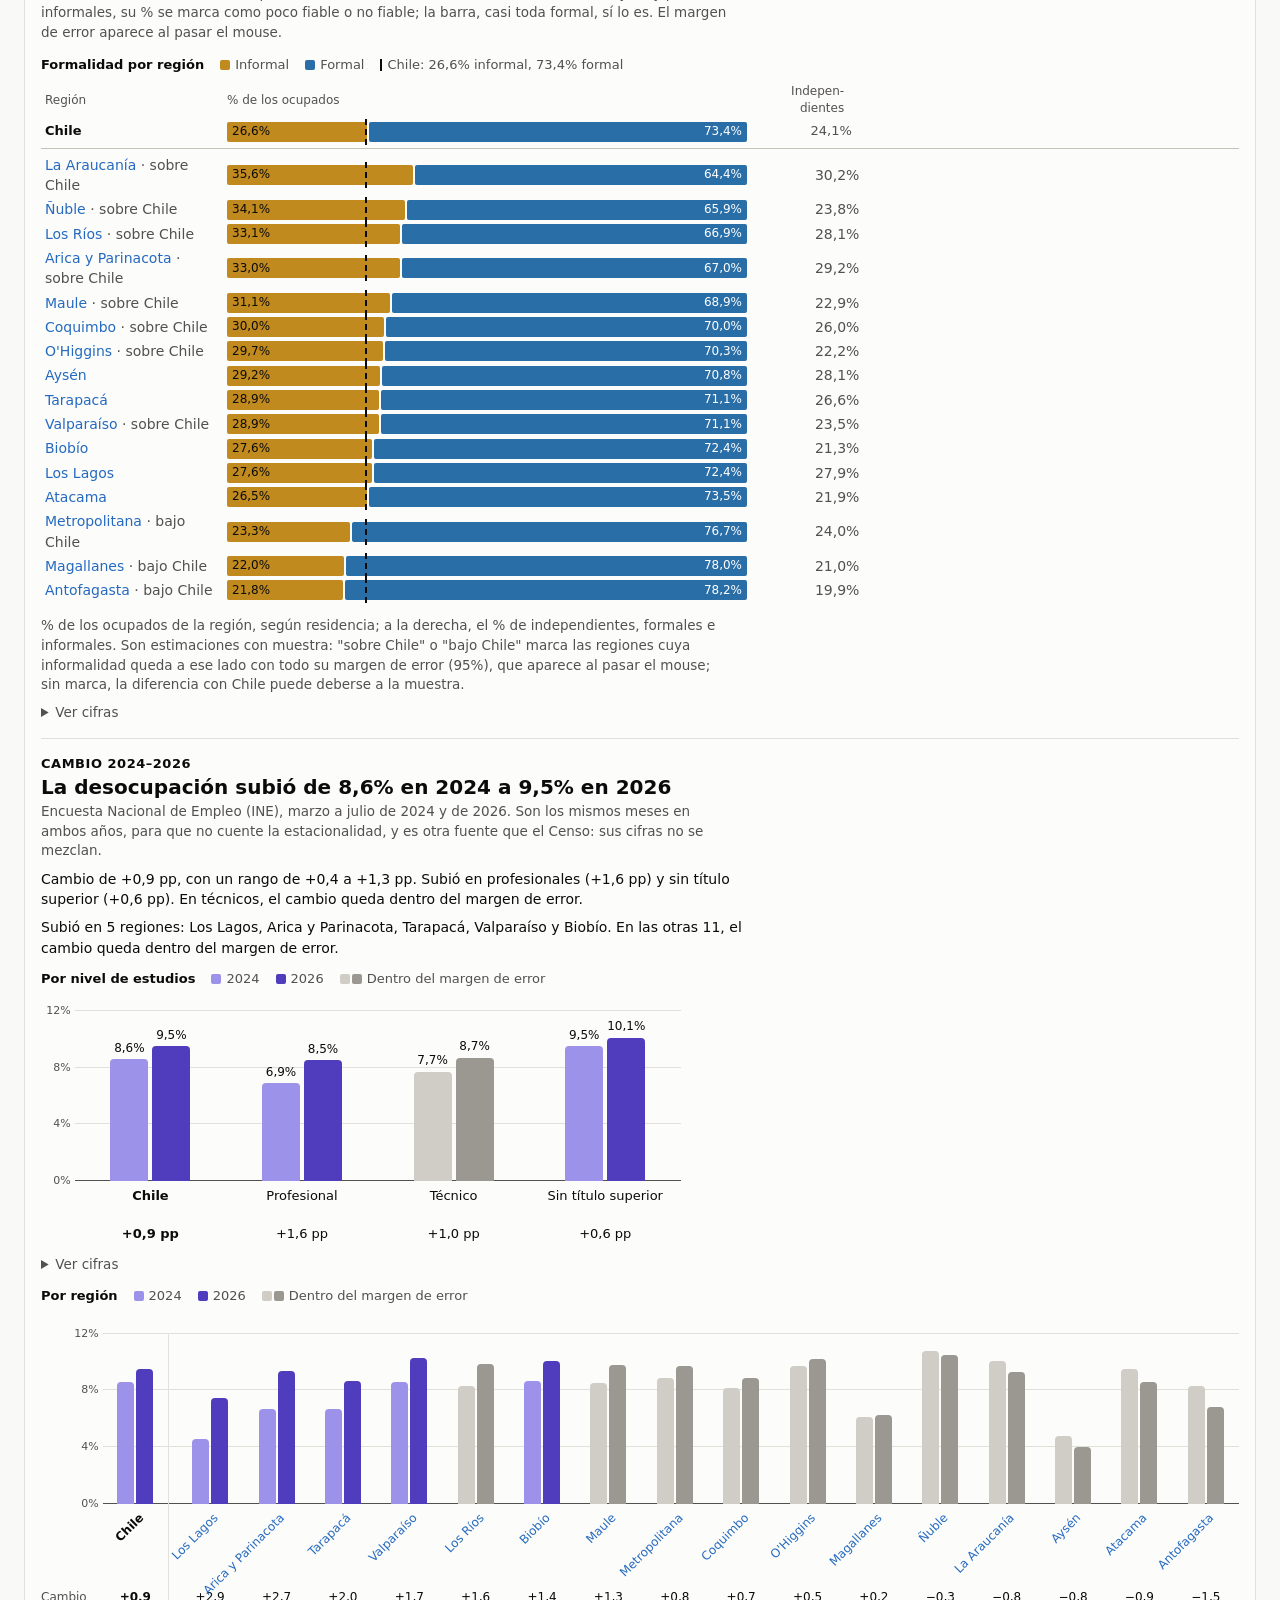
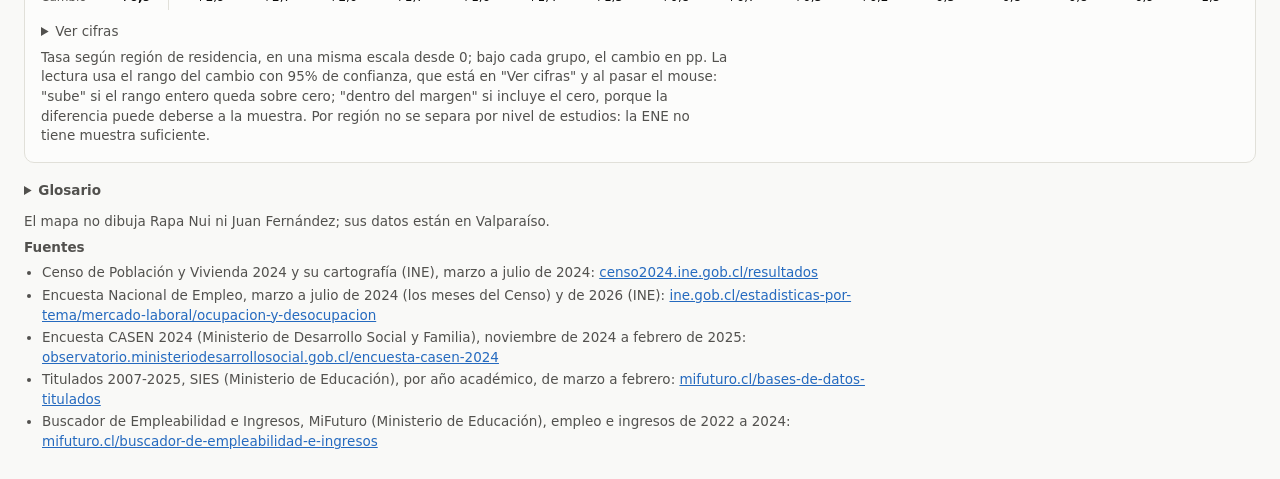
==== commit 890ac673: "Lleva cada tarjeta a su evidencia, agrega "Cómo usarlo" y acorta el texto para leerlo mejor - Las 8 " ====
--- a/docs/index.html
+++ b/docs/index.html
@@ -51,6 +51,8 @@
 td.n{white-space:nowrap}
 details{margin-top:8px}summary{cursor:pointer;color:var(--t2);font-size:13.5px}
 /* Título de cada tabla cuando un "Ver cifras" tiene más de una: sin él no se veía dónde empezaba la segunda. */
+/* Texto corrido a unos 80 caracteres por línea (medía hasta ~130 a 1.400 px); tablas y gráficos usan todo el ancho. */
+#detalle p,#detalle .nota,#detalle .aviso,.bajada,.lectura{max-width:80ch}
 .tabla-titulo{font-weight:600;font-size:14px;margin:14px 0 2px}
 .bajada{color:var(--t2);margin:0 0 18px;max-width:120ch}
 .filtro{display:flex;gap:10px;align-items:center;flex-wrap:wrap;margin-bottom:6px}
@@ -118,6 +120,13 @@
 .kpi span{display:block}
 .kpi-t{font-weight:600;margin:2px 0}
 .kpi .nota{font-size:12.5px}
+/* La cifra y su frase son un botón que baja a la sección con la evidencia; la flecha lo dice también en pantallas táctiles. */
+.kpi-ir{all:unset;display:block;cursor:pointer}
+.kpi-ir:focus-visible{outline:2px solid var(--acento);outline-offset:3px}
+.kpi-ir:hover .kpi-t{text-decoration:underline;text-underline-offset:2px}
+.kpi .kpi-flecha{display:inline;color:var(--acento)}
+.kpi .kpi-mas{display:none}
+@media(max-width:640px){.kpi:not(.abierta) .kpi-det{display:none}.kpi .kpi-mas{display:inline-block;font-size:12.5px;margin-top:2px}}
 .leyenda-cat{display:grid;grid-template-columns:1fr 1fr;gap:2px 8px;font-size:12.5px}
 .leyenda-cat>div:last-child{grid-column:1/-1}
 .anotacion{pointer-events:none;fill:var(--t1)}
@@ -329,6 +338,7 @@
 <div class="viz-root"><div class="envoltura">
 <h1>Mapa Laboral de Chile</h1>
 <p class="bajada">Situación laboral y educacional del país: dónde se concentra el trabajo, cómo varía por sexo y nivel de estudios, y qué carreras se vinculan con cada actividad. Datos del Censo 2024, la Encuesta Nacional de Empleo y la CASEN 2024; carreras, del Ministerio de Educación (SIES y MiFuturo). Detalle de fuentes al pie.</p>
+<p class="bajada como"><strong>Cómo usarlo:</strong> elige una actividad en el selector o una región en el mapa; dentro de una actividad, abre una carrera para ver sus títulos, empleabilidad e ingresos.</p>
 <div class="cabecera" id="cabecera">
 <div class="filtro"><label for="actividad">Actividad</label><select id="actividad"></select></div>
 <p class="lectura" id="lectura" aria-live="polite"></p>
@@ -475,34 +485,41 @@
  principal.innerHTML=[
   [`${num(rm.pct_lugar_trabajo,1)}%`,"de los ocupados está en la Metropolitana",
    `${num(rm.lugar_trabajo)} de ${num(ch.lugar_trabajo)}, según lugar de trabajo. `+
-   `Tiene más ocupados en ${RES.n_metropolitana} de ${DATOS.actividades.length} actividades.`],
+   `Tiene más ocupados en ${RES.n_metropolitana} de ${DATOS.actividades.length} actividades.`,"sec-lab"],
   [`${patron.length} de ${todas.length}`,"regiones se especializan en minería, agricultura o administración pública",
-   "Según su mayor CL. Metropolitana, Valparaíso y Biobío se distinguen por otras actividades."],
+   "Según su mayor CL. Metropolitana, Valparaíso y Biobío se distinguen por otras actividades.","mapa"],
   // Adultos mayores más ocupados (Trabajo por región): misma cifra que la columna 65 o más de su "Ver cifras".
   ...(m=>[[`${num(m.v,1)}%`,`de los adultos mayores de ${enReg(m.r)} trabaja, la tasa más alta del país`,
    `Personas de 65 años o más: ${num(m.ch,1)}% en Chile y ${num(m.vmin,1)}% en ${enReg(m.rmin)}. Es el grupo de edad donde ${nomReg(m.r)} más se aleja de Chile en proporción (${m.rel}% más), `+
-   `y tiene la tasa más alta en ${m.primera} de ${m.n} tramos. Censo 2024, según residencia. No indica causa.`]])(mayoresOcupados()),
+   `y tiene la tasa más alta en ${m.primera} de ${m.n} tramos. Censo 2024, según residencia. No indica causa.`,"sec-lab"]])(mayoresOcupados()),
   [deCada10(EST.pct_con_titulo),"ocupados tiene título técnico o profesional",
    `${num(EST.pct_con_titulo,1)}%, según residencia. Por actividad, de ${deCada10(conTitulo(tMin.niveles))} en ${esc(tMin.corto)} (${num(conTitulo(tMin.niveles),1)}%) `+
-   `a ${deCada10(conTitulo(tMax.niveles))} en ${esc(tMax.corto)} (${num(conTitulo(tMax.niveles),1)}%), según lugar de trabajo.`],
+   `a ${deCada10(conTitulo(tMax.niveles))} en ${esc(tMax.corto)} (${num(conTitulo(tMax.niveles),1)}%), según lugar de trabajo.`,"sec-est"],
   [`${ed.menor} de ${ed.n}`,"regiones tienen menor desocupación con título técnico o profesional",
-   `Con título, ${ed.con}; sin título, ${ed.sin}. ${edadIgual()}. No indica causa.`],
+   `Con título, ${ed.con}; sin título superior, ${ed.sin}. ${edadIgual()}. No indica causa.`,"sec-est"],
   [`${num(brecha,1)} puntos`,"de brecha en la tasa de participación",
    `${num(sx.hombres.tasa_participacion,1)}% en hombres y ${num(sx.mujeres.tasa_participacion,1)}% en mujeres; el Censo no indica su causa. `+
-   `Con título: ${num(EST.sexo.mujeres,1)}% de las mujeres ocupadas y ${num(EST.sexo.hombres,1)}% de los hombres.`],
+   `Con título: ${num(EST.sexo.mujeres,1)}% de las mujeres ocupadas y ${num(EST.sexo.hombres,1)}% de los hombres.`,"sec-pob"],
   // La cifra grande es la del título de su sección y la de la barra (5 de 20), para que al bajar no aparezca otro número; la
   // otra dirección va en el detalle: con una sola, "Construcción viene de Ingeniería" parecía igual de estrecho que Enseñanza.
   [`${ar.una.length} de ${ar.filas.length}`,"actividades tienen a la mayoría de sus titulados de una sola área de estudio",
    `Solo en ${ar.dos.map(({a})=>esc(a.corto)).join(" y en ")} se cumple en las dos direcciones. `+
    // Cada actividad con sus dos % en una frase: "respectivamente" obligaba a emparejar cifras. Construcción, el contraste,
    // queda en el párrafo de la sección, para que la tarjeta no doble en largo a las demás.
-   ar.dos.map(({a,x})=>`${esc(a.corto)}: ${num(x.pct,1)}% de sus titulados estudió ${esc(x.corto)}, y ${num(x.en_area,1)}% de los titulados de ${esc(x.corto)} trabaja ahí.`).join(" ")+" CASEN 2024."],
+   ar.dos.map(({a,x})=>`${esc(a.corto)}: ${num(x.pct,1)}% de sus titulados estudió ${esc(x.corto)}, y ${num(x.en_area,1)}% de los titulados de ${esc(x.corto)} trabaja ahí.`).join(" ")+" CASEN 2024.","sec-area"],
   // Misma cifra que el título de Formalidad: la brecha por título está en los independientes, no en los asalariados.
   [`${num(FOR.niveles.Sin_titulo.inx[1],1)}%`,"de los independientes sin título superior tiene empleo informal",
    // Tres frases, como las demás tarjetas: el rango por edad queda en la sección y aquí va solo lo que no está en otra
    // parte del inicio, que la diferencia es mayor entre los de más edad. "15 años o más" ya está en la nota de la sección.
-   `Con título profesional, ${num(FOR.niveles.Profesional.inx[1],1)}%; ${brechaEdad().replace(/^L/,"l")}. En asalariados es menor: ${num(FOR.niveles.Sin_titulo.asa[1],1)}% y ${num(FOR.niveles.Profesional.asa[1],1)}%. ENE, ${PER.ene_actual}.`]]
-  .map(([v,t,d])=>`<div class="kpi"><b>${v}</b><span class="kpi-t">${t}</span><span class="nota">${d}</span></div>`).join("");
+   `Con título profesional, ${num(FOR.niveles.Profesional.inx[1],1)}%; ${brechaEdad().replace(/^L/,"l")}. En asalariados es menor: ${num(FOR.niveles.Sin_titulo.asa[1],1)}% y ${num(FOR.niveles.Profesional.asa[1],1)}%. ENE, ${PER.ene_actual}.`,"sec-for"]]
+  // Cada tarjeta lleva a la sección (o al mapa) donde está su evidencia, como el índice. En celular el detalle se pliega
+  // bajo "más": las 8 tarjetas ocupaban unos 1.450 px antes del mapa.
+  .map(([v,t,d,ir])=>`<div class="kpi"><button class="kpi-ir" data-ir="${ir}"><b>${v}</b><span class="kpi-t">${t} <span class="kpi-flecha" aria-hidden="true">↓</span></span></button>`+
+   `<span class="nota kpi-det">${d}</span><button class="enlace kpi-mas" aria-expanded="false">más</button></div>`).join("");
+ principal.querySelectorAll(".kpi-ir").forEach(b=>b.onclick=()=>{const s=document.getElementById(b.dataset.ir);
+  s.scrollIntoView({behavior:matchMedia("(prefers-reduced-motion: reduce)").matches?"auto":"smooth",block:"start"});
+  if(s.classList.contains("sec-cab"))s.focus({preventScroll:true})});
+ principal.querySelectorAll(".kpi-mas").forEach(b=>b.onclick=()=>{const k=b.closest(".kpi"),a=k.classList.toggle("abierta");b.textContent=a?"menos":"más";b.setAttribute("aria-expanded",a)});
  anotarMapa(NOTAS_MAPA=[[2,"izq","Norte","Minería",cl(2)],[7,"der","Centro-sur","Agricultura y pesca",cl(7)],[11,"der","Extremos","Administración pública",cl(11)]]);
  document.getElementById("lista").innerHTML=orden.map(([r,d])=>{
   const a=porCiiu(d.ciiu),v=a.regiones[r],ap=porCiiu(d.mas_personas),vm=ap.regiones[r];
@@ -531,7 +548,9 @@
  document.getElementById("anotaciones").innerHTML="";document.getElementById("principal").hidden=true;document.getElementById("kpis-t").hidden=true;document.getElementById("cabecera").classList.remove("con-resumen");
  const max=orden[0][1].peso??1,mejor=orden[0],conc=orden.filter(([,d])=>d.lectura==="concentra"),mp=act.nacional.mas_personas;
  document.getElementById("lectura").innerHTML=`<strong>${esc(act.corto)}:</strong> mayor CL en <strong>${enReg(mejor[0])}</strong>, `+
-  `donde su participación es ${mejor[1].peso_txt} veces la de Chile, y más ocupados en <strong>${enReg(mp.r)}</strong> (${num(mp.n)}). `+
+  // Si la región con mayor CL es también la de más ocupados (8 de 20 actividades), se nombra una vez.
+  (String(mp.r)===String(mejor[0])?`donde su participación es ${mejor[1].peso_txt} veces la de Chile; también es la región con más ocupados (${num(mp.n)}). `
+   :`donde su participación es ${mejor[1].peso_txt} veces la de Chile, y más ocupados en <strong>${enReg(mp.r)}</strong> (${num(mp.n)}). `)+
   (conc.length===0?"Ninguna región con CL de 1,2 o más.":conc.length===1?"1 región con CL de 1,2 o más.":conc.length+" regiones con CL de 1,2 o más.");
  document.getElementById("lista").innerHTML=
   `<button data-r="${CHILE}" aria-pressed="${reg==null}" class="chile"><span>Chile<small>${vp(act.nacional.ocupados,act.pct_nacional)} · CL 1,00</small></span></button>`+
@@ -770,7 +789,8 @@
   `Sin título superior, ${num(n.Sin_titulo.inf[1],1)}% es informal; con título profesional, ${num(n.Profesional.inf[1],1)}%. `+
   // El título y la tarjeta dicen dónde está la diferencia: en asalariados la brecha por título es mucho menor.
   `La diferencia está sobre todo en los independientes (${num(n.Sin_titulo.inx[1],1)}% ± ${num(n.Sin_titulo.inx_mas,1)} y ${num(n.Profesional.inx[1],1)}% ± ${num(n.Profesional.inx_mas,1)}); `+
-  `en asalariados es ${num(n.Sin_titulo.asa[1],1)}% y ${num(n.Profesional.asa[1],1)}%. ${edadFormalidad()}</p>
+  `en asalariados es ${num(n.Sin_titulo.asa[1],1)}% y ${num(n.Profesional.asa[1],1)}%.</p>
+ <p style="margin:8px 0 0">${edadFormalidad()}</p>
  <p style="margin:8px 0 0">`+
   // Segundo párrafo: dónde (actividad y región). En uno solo, el título y el rubro se leían como una lista sin pausa.
   // La frase por actividad no va aquí: es el título de su gráfico, más abajo, y repetida se leía dos veces.
@@ -1102,7 +1122,8 @@
    `<td class="n">${num(d.buscan)} (${num(d.pct_buscan,1)}%)</td><td class="n">${num(d.no_buscan)} (${num(d.pct_no_buscan,1)}%)</td>`+
    `<td class="n">${num(d.tasa_desocupacion,1)}%</td><td class="n">${num(d.tasa_participacion,1)}%</td></tr>`).join("")+
   `</tbody></table></div>${tablaEdadRegion()}</details>
- <p class="nota" style="margin:6px 0 0">${fraseEdadRegion()} ${fraseMayores()}</p>
+ <p class="nota" style="margin:6px 0 0">${fraseEdadRegion()}</p>
+ <p class="nota" style="margin:6px 0 0">${fraseMayores()}</p>
  ${graficoTraslado()}
  <details><summary>Ver cifras</summary>
  <div class="nota" style="margin-top:10px">Traslado entre regiones: ocupados que viven en la región, menos los que no informan dónde trabajan y los que salen, más los que llegan, da los que trabajan en ella.</div>
@@ -1125,7 +1146,8 @@
  <p class="nota" style="margin:6px 0 0">${NOTA_DENSIDAD}</p>
  ${encabezado("sec-est","Estudios y trabajo",`${e.menor===e.n?`En las ${e.n} regiones`:`En ${e.menor} de ${e.n} regiones`}, menos desocupación con título técnico o profesional`)}
  <div class="nota">Chile, Censo 2024. Según residencia, con nivel de estudios informado: ${num(EST.total)} ocupados.</div>
- <p style="margin:8px 0 0">${desocTitulo()} ${edadDesoc()}</p>
+ <p style="margin:8px 0 0">${desocTitulo()}</p>
+ <p style="margin:8px 0 0">${edadDesoc()}</p>
  <p style="margin:8px 0 0">Tienen título técnico o profesional ${num(EST.pct_con_titulo,1)}% de los ocupados: ${num(EST.sexo.mujeres,1)}% de las mujeres y ${num(EST.sexo.hombres,1)}% de los hombres.</p>
  ${barrasNivel()}
  ${tablaEstudiosNivel()}
